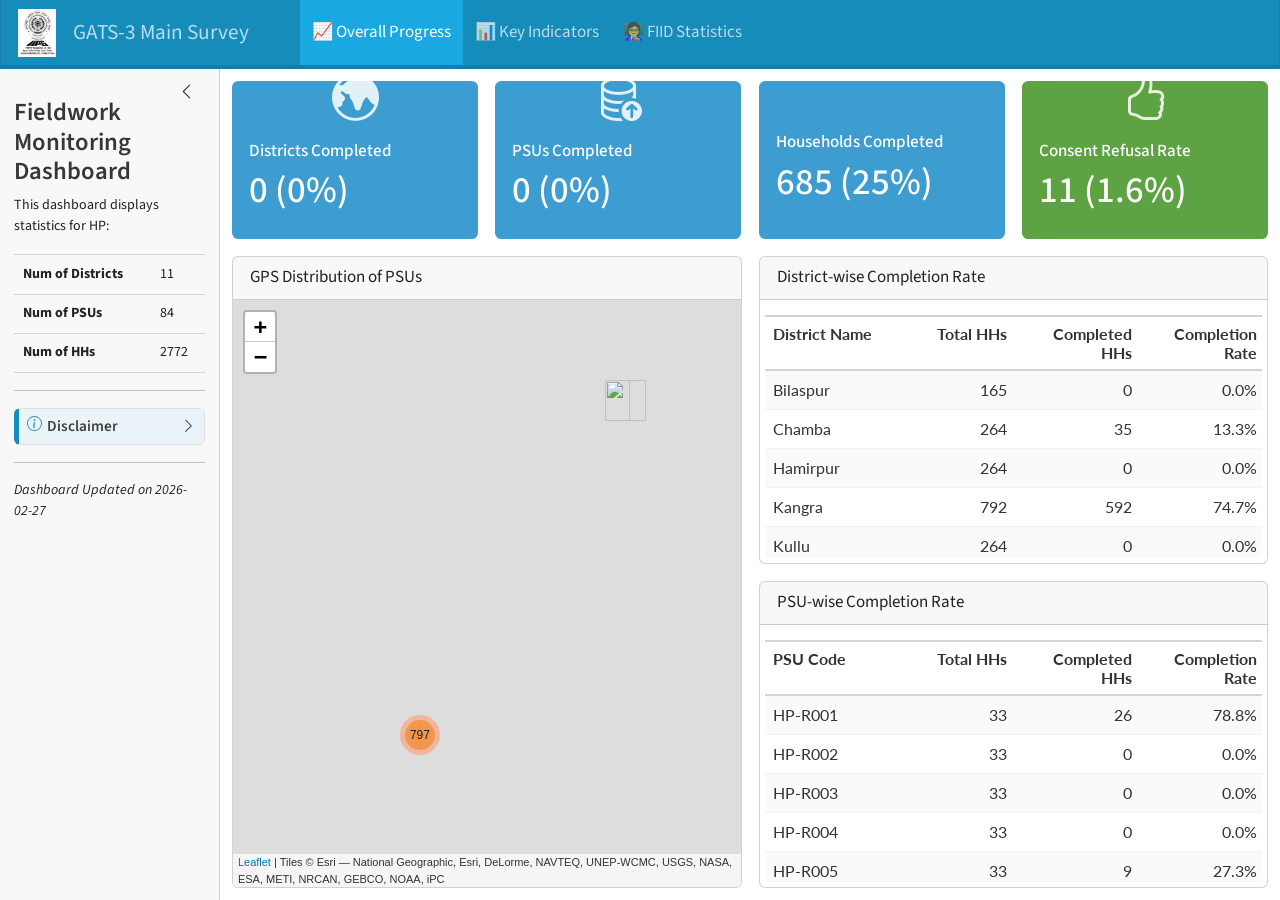
==== dash_statewise_static_v00.html @ e5162af0 "Built site for gh-pages" ====
<!DOCTYPE html>
<html xmlns="http://www.w3.org/1999/xhtml" lang="en" xml:lang="en"><head>

<meta charset="utf-8">
<meta name="generator" content="quarto-1.7.29">

<meta name="viewport" content="width=device-width, initial-scale=1.0, user-scalable=yes">


<title>GATS-3 Main Survey</title>
<style>
code{white-space: pre-wrap;}
span.smallcaps{font-variant: small-caps;}
div.columns{display: flex; gap: min(4vw, 1.5em);}
div.column{flex: auto; overflow-x: auto;}
div.hanging-indent{margin-left: 1.5em; text-indent: -1.5em;}
ul.task-list{list-style: none;}
ul.task-list li input[type="checkbox"] {
  width: 0.8em;
  margin: 0 0.8em 0.2em -1em; /* quarto-specific, see https://github.com/quarto-dev/quarto-cli/issues/4556 */ 
  vertical-align: middle;
}
</style>


<script src="dash_statewise_static_v00_files/libs/clipboard/clipboard.min.js"></script>
<script src="dash_statewise_static_v00_files/libs/quarto-html/quarto.js" type="module"></script>
<script src="dash_statewise_static_v00_files/libs/quarto-html/tabsets/tabsets.js" type="module"></script>
<script src="dash_statewise_static_v00_files/libs/quarto-html/popper.min.js"></script>
<script src="dash_statewise_static_v00_files/libs/quarto-html/tippy.umd.min.js"></script>
<script src="dash_statewise_static_v00_files/libs/quarto-html/anchor.min.js"></script>
<link href="dash_statewise_static_v00_files/libs/quarto-html/tippy.css" rel="stylesheet">
<link href="dash_statewise_static_v00_files/libs/quarto-html/quarto-syntax-highlighting-0815c480559380816a4d1ea211a47e91.css" rel="stylesheet" class="quarto-color-scheme" id="quarto-text-highlighting-styles">
<link href="dash_statewise_static_v00_files/libs/quarto-html/quarto-syntax-highlighting-dark-748b535e376f14d4692bf2b2e5fd6380.css" rel="stylesheet" class="quarto-color-scheme quarto-color-alternate" id="quarto-text-highlighting-styles">
<link href="dash_statewise_static_v00_files/libs/quarto-html/quarto-syntax-highlighting-0815c480559380816a4d1ea211a47e91.css" rel="stylesheet" class="quarto-color-scheme-extra" id="quarto-text-highlighting-styles">
<script src="dash_statewise_static_v00_files/libs/bootstrap/bootstrap.min.js"></script>
<link href="dash_statewise_static_v00_files/libs/bootstrap/bootstrap-icons.css" rel="stylesheet">
<link href="dash_statewise_static_v00_files/libs/bootstrap/bootstrap-4bc08622987d50c1d722f35b4de3e326.min.css" rel="stylesheet" append-hash="true" class="quarto-color-scheme" id="quarto-bootstrap" data-mode="light">
<link href="dash_statewise_static_v00_files/libs/bootstrap/bootstrap-dark-4bc08622987d50c1d722f35b4de3e326.min.css" rel="stylesheet" append-hash="true" class="quarto-color-scheme quarto-color-alternate" id="quarto-bootstrap" data-mode="light">
<link href="dash_statewise_static_v00_files/libs/bootstrap/bootstrap-4bc08622987d50c1d722f35b4de3e326.min.css" rel="stylesheet" append-hash="true" class="quarto-color-scheme-extra" id="quarto-bootstrap" data-mode="light">
<script src="dash_statewise_static_v00_files/libs/quarto-dashboard/quarto-dashboard.js"></script>
<script src="dash_statewise_static_v00_files/libs/quarto-dashboard/stickythead.js"></script>



<script src="dash_statewise_static_v00_files/libs/quarto-dashboard/web-components.js" type="module"></script>
<script src="dash_statewise_static_v00_files/libs/quarto-dashboard/components.js"></script>

<link href="dash_statewise_static_v00_files/libs/htmltools-fill-0.5.8.1/fill.css" rel="stylesheet">

<script src="dash_statewise_static_v00_files/libs/htmlwidgets-1.6.4/htmlwidgets.js"></script>

<script src="dash_statewise_static_v00_files/libs/jquery-3.6.0/jquery-3.6.0.min.js"></script>

<link href="dash_statewise_static_v00_files/libs/leaflet-1.3.1/leaflet.css" rel="stylesheet">

<script src="dash_statewise_static_v00_files/libs/leaflet-1.3.1/leaflet.js"></script>

<link href="dash_statewise_static_v00_files/libs/leafletfix-1.0.0/leafletfix.css" rel="stylesheet">

<script src="dash_statewise_static_v00_files/libs/proj4-2.6.2/proj4.min.js"></script>

<script src="dash_statewise_static_v00_files/libs/Proj4Leaflet-1.0.1/proj4leaflet.js"></script>

<link href="dash_statewise_static_v00_files/libs/rstudio_leaflet-1.3.1/rstudio_leaflet.css" rel="stylesheet">

<script src="dash_statewise_static_v00_files/libs/leaflet-binding-2.2.3/leaflet.js"></script>

<script src="dash_statewise_static_v00_files/libs/leaflet-providers-2.0.0/leaflet-providers_2.0.0.js"></script>

<script src="dash_statewise_static_v00_files/libs/leaflet-providers-plugin-2.2.3/leaflet-providers-plugin.js"></script>

<link href="dash_statewise_static_v00_files/libs/leaflet-markercluster-1.0.5/MarkerCluster.css" rel="stylesheet">

<link href="dash_statewise_static_v00_files/libs/leaflet-markercluster-1.0.5/MarkerCluster.Default.css" rel="stylesheet">

<script src="dash_statewise_static_v00_files/libs/leaflet-markercluster-1.0.5/leaflet.markercluster.js"></script>

<script src="dash_statewise_static_v00_files/libs/leaflet-markercluster-1.0.5/leaflet.markercluster.freezable.js"></script>

<script src="dash_statewise_static_v00_files/libs/leaflet-markercluster-1.0.5/leaflet.markercluster.layersupport.js"></script>

<script src="dash_statewise_static_v00_files/libs/core-js-2.5.3/shim.min.js"></script>

<script src="dash_statewise_static_v00_files/libs/react-18.2.0/react.min.js"></script>

<script src="dash_statewise_static_v00_files/libs/react-18.2.0/react-dom.min.js"></script>

<script src="dash_statewise_static_v00_files/libs/reactwidget-2.0.0/react-tools.js"></script>

<link href="dash_statewise_static_v00_files/libs/reactable-0.4.5/reactable.css" rel="stylesheet">

<script src="dash_statewise_static_v00_files/libs/reactable-binding-0.4.5/reactable.js"></script>



</head>

<body class="quarto-dashboard dashboard-fill dashboard-sidebar fullcontent quarto-light">

<header id="quarto-dashboard-header">
<nav class="navbar navbar-expand-md slim" data-bs-theme="dark">
  <div class="navbar-container container-fluid">
    <button class="navbar-toggler" type="button" data-bs-toggle="collapse" data-bs-target="#dashboard-collapse" aria-controls="dashboard-collapse" aria-expanded="false" aria-label="Toggle navigation">
      <span class="navbar-toggler-icon"></span>
    </button>    


    <div class="navbar-brand-container">       
    <a href="#"><img src="images/iips_logo_1.jpg" alt="IIPS Official Logo" class="navbar-logo d-inline-block"></a>
      <div class="navbar-title">
        <div class="navbar-title-text"><a href="#">GATS-3 Main Survey</a></div>
        
        
      </div>
    </div>
<div id="dashboard-collapse" class="navbar-collapse collapse"><ul class="navbar-nav navbar-nav-scroll me-auto" role="tablist"><li class="nav-item" role="presentation"><a id="tab-overall-progress" class="nav-link active" data-bs-toggle="tab" role="tab" data-bs-target="#overall-progress" data-scrolling="false" href="#overall-progress" aria-controls="overall-progress" aria-selected="true"><span class="nav-link-text">📈 Overall Progress</span></a></li><li class="nav-item" role="presentation"><a id="tab-key-indicators" class="nav-link" data-bs-toggle="tab" role="tab" data-bs-target="#key-indicators" data-scrolling="false" href="#key-indicators" aria-controls="key-indicators" aria-selected="false"><span class="nav-link-text">📊 Key Indicators</span></a></li><li class="nav-item" role="presentation"><a id="tab-fiid-statistics" class="nav-link" data-bs-toggle="tab" role="tab" data-bs-target="#fiid-statistics" data-scrolling="false" href="#fiid-statistics" aria-controls="fiid-statistics" aria-selected="false"><span class="nav-link-text">👩‍🏫 FIID Statistics</span></a></li></ul></div></div>
</nav>
</header>
<div class="page-layout-custom quarto-dashboard-content bslib-gap-spacing html-fill-container bslib-page-fill quarto-dashboard-pages dashboard-sidebar-container">  

<div class="bslib-sidebar-layout html-fill-item html-fill-container" data-bslib-sidebar-open="desktop" data-bslib-sidebar-init="true" style=" --bslib-sidebar-width: 220px" data-bslib-sidebar-border="false" data-bslib-sidebar-border-radius="false"><div class="main html-fill-container html-fill-item"><div class="sidebar-content html-fill-item html-fill-container">
<div class="tab-content bslib-grid html-fill-item html-fill-container" style="display: grid; grid-template-columns: minmax(3em, 1fr);
grid-auto-rows: minmax(0, 1fr);">
<div id="overall-progress" class="dashboard-page tab-pane show active html-fill-item html-fill-container" data-orientation="rows" aria-labelledby="tab-overall-progress">
<div class="html-fill-item html-fill-container bslib-grid" style="display: grid; grid-template-rows: minmax(3em, 20fr) minmax(3em, 80fr); grid-auto-columns: minmax(0, 1fr);">
<div class="html-fill-item html-fill-container bslib-grid" style="display: grid; grid-template-columns: minmax(3em, 1fr) minmax(3em, 1fr) minmax(3em, 1fr) minmax(3em, 1fr);
grid-auto-rows: minmax(0, 1fr);">
<div class="card valuebox cell html-fill-item html-fill-container bslib-card bslib-value-box bg-info showcase-left-center" data-bslib-card-init="" data-require-bs-caller="card()">
<div class="card-body html-fill-item html-fill-container">
<div data-icon="globe-central-south-asia" class="html-fill-item html-fill-container value-box-grid">
<div class="value-box-showcase html-fill-item html-fill-container">

<i class="bi bi-globe-central-south-asia"></i></div>
<div class="value-box-area">
<p class="value-box-title">
Districts Completed
</p>
<p class="value-box-value">
0 (0%)
</p>
</div>
</div>
</div>
<script data-bslib-card-init="">bslib.Card.initializeAllCards();</script></div><div class="card valuebox cell html-fill-item html-fill-container bslib-card bslib-value-box bg-info showcase-left-center" data-bslib-card-init="" data-require-bs-caller="card()">
<div class="card-body html-fill-item html-fill-container">
<div data-icon="database-up" class="html-fill-item html-fill-container value-box-grid">
<div class="value-box-showcase html-fill-item html-fill-container">

<i class="bi bi-database-up"></i></div>
<div class="value-box-area">
<p class="value-box-title">
PSUs Completed
</p>
<p class="value-box-value">
0 (0%)
</p>
</div>
</div>
</div>
<script data-bslib-card-init="">bslib.Card.initializeAllCards();</script></div><div class="card valuebox cell html-fill-item html-fill-container bslib-card bslib-value-box bg-info" data-bslib-card-init="" data-require-bs-caller="card()">
<div class="card-body html-fill-item html-fill-container">
<div class="html-fill-item html-fill-container value-box-grid">
<div class="value-box-area">
<p class="value-box-title">
Households Completed
</p>
<p class="value-box-value">
685 (25%)
</p>
</div>
</div>
</div>
<script data-bslib-card-init="">bslib.Card.initializeAllCards();</script></div><div class="card valuebox cell html-fill-item html-fill-container bslib-card bslib-value-box bg-success showcase-left-center" data-bslib-card-init="" data-require-bs-caller="card()">
<div class="card-body html-fill-item html-fill-container">
<div data-icon="hand-thumbs-up" class="html-fill-item html-fill-container value-box-grid">
<div class="value-box-showcase html-fill-item html-fill-container">

<i class="bi bi-hand-thumbs-up"></i></div>
<div class="value-box-area">
<p class="value-box-title">
Consent Refusal Rate
</p>
<p class="value-box-value">
11 (1.6%)
</p>
</div>
</div>
</div>
<script data-bslib-card-init="">bslib.Card.initializeAllCards();</script></div>
</div>
<div class="html-fill-item html-fill-container bslib-grid" style="display: grid; grid-template-columns: minmax(3em, 50fr) minmax(3em, 50fr);
grid-auto-rows: minmax(0, 1fr);">
<div class="html-fill-item html-fill-container bslib-grid" style="display: grid; grid-template-rows: minmax(3em, 1fr); grid-auto-columns: minmax(0, 1fr);">
<div class="card cell html-fill-item html-fill-container bslib-card" data-title="GPS Distribution of PSUs" data-bslib-card-init="" data-require-bs-caller="card()" data-full-screen="false">
<div class="card-header"><div class="card-title html-fill-item html-fill-container"><span style="display: inline">
GPS Distribution of PSUs
</span></div></div>
<div class="card-body html-fill-item html-fill-container" style="padding: 0px;">
<div class="cell-output-display html-fill-item html-fill-container">
<div class="leaflet html-widget html-fill-item html-fill-container" id="htmlwidget-b5070af48c4457aa5d9e" style="width:100%;height:195px;"></div>
<script type="application/json" data-for="htmlwidget-b5070af48c4457aa5d9e">{"x":{"options":{"crs":{"crsClass":"L.CRS.EPSG3857","code":null,"proj4def":null,"projectedBounds":null,"options":{}}},"calls":[{"method":"addProviderTiles","args":["Esri.NatGeoWorldMap",null,null,{"errorTileUrl":"","noWrap":false,"detectRetina":false}]},{"method":"addMarkers","args":[[32.52012666666667,32.520185,32.52000166666667,32.52015333333333,32.52040166666666,32.5314977,32.519815,32.52019499999999,32.52009833333333,32.52004166666666,32.51960999999999,31.98470666666666,32.52025166666667,32.52032833333333,32.52014833333333,32.520595,32.52015666666667,32.52018333333333,32.5323585,37.71828833333333,32.520915,32.52133,32.5212,32.52078666666667,32.52038,32.52023,32.52086833333333,32.52098666666667,32.52039,32.45172166666667,32.450995,32.45129333333333,32.45111333333333,32.450805,32.45024833333333,32.45117666666667,32.45147499999999,32.45136166666667,32.45151166666667,32.45197833333334,32.45236666666666,32.45370666666667,32.06479666666667,32.0647452,32.06422833333333,32.064415,32.06415333333334,32.06234,32.06221333333334,32.05884166666667,32.05967333333333,32.06033,32.05977166666666,32.060035,32.06030333333333,32.05964333333333,32.05874666666667,32.05944666666667,32.06360166666666,32.06192666666666,32.05962333333333,32.05967166666667,32.05939,32.057965,32.06176333333334,32.06256166666667,32.06461333333333,32.06471666666666,32.060015,32.06630833333334,32.06575,32.08077833333333,32.081485,32.08076666666667,32.08067666666667,32.08109833333333,32.08090166666667,32.08157166666667,32.08097,32.080905,32.08093833333333,32.080265,32.08176833333334,32.08103333333334,32.08077666666667,32.08084333333333,32.080845,32.08080166666667,32.08241,32.08079333333333,32.08074999999999,32.07849,32.07891166666666,32.081375,32.078385,32.07912166666667,32.080245,32.07877333333333,32.07882833333333,32.08140166666667,32.08150666666667,32.08126,32.20141666666667,32.199295,32.201555,32.199985,32.20072833333334,32.19716166666667,32.19698666666667,32.19682,32.19680333333334,32.19400666666667,32.19858666666666,32.1961,32.19449666666667,32.19395666666667,32.19387666666667,32.19578333333333,32.19688333333333,32.19741666666666,32.200315,32.20072833333334,32.19826666666667,32.20221333333333,32.20141833333333,32.201375,32.20209166666667,32.20191166666667,32.20119333333334,32.20125833333334,32.20125166666666,31.84201833333333,31.84157833333334,31.84133666666667,31.8452263,31.841405,31.7653,31.84041666666667,31.84059666666667,31.8406611,31.84066166666667,31.84058166666667,31.83982833333334,31.84045,31.84500166666667,31.84363,31.8438,31.84369333333333,31.84376166666667,31.8434988,31.84313333333334,31.84252833333333,31.84351833333334,31.84271666666667,31.843275,31.84143,31.8423079,31.83998166666667,31.8452289,31.84238,31.84080166666667,31.84102166666667,31.84357833333333,31.843145,31.84370666666667,31.83710833333334,31.84105666666667,31.842605,31.83705333333333,31.83693666666666,31.83722666666667,31.83698499999999,31.83665166666666,31.83712666666667,31.837325,31.83765666666666,31.83633166666667,31.83716833333334,31.836885,31.836495,31.83549166666667,31.83496833333334,31.83406166666667,31.83410833333333,31.8312335,31.836995,31.83701333333333,31.83172166666667,31.83766666666667,31.83845,31.837115,32.23861333333333,32.23811,32.23708833333333,32.238965,32.24200833333334,32.239295,32.24186333333333,32.23674166666667,32.23641333333333,32.24135,32.23946,32.24094333333333,32.23863333333334,32.24029833333334,32.24004,32.24116,32.24080833333333,32.23918,32.24113166666667,32.24105666666667,32.24094333333333,32.23864,32.23951,32.239505,32.238895,32.23857833333333,32.23957166666666,32.23957333333333,32.23907,32.240415,32.12830666666667,32.12942333333334,32.12969666666667,32.12919666666667,32.12922666666667,32.12898833333334,32.12924166666667,32.12861666666667,32.12829,32.128555,32.128885,32.130765,32.13112166666667,32.13103666666667,32.13048333333334,32.13132333333333,32.13135166666667,32.131235,32.13023333333333,32.12984666666667,32.13142000000001,32.13096333333333,32.129465,32.131545,32.131725,32.13114166666666,32.13316333333333,32.132155,32.13290833333333,32.13253166666667,32.13177833333334,31.94892666666666,31.94717166666667,31.94935666666667,31.950635,31.94950166666667,31.95204833333333,31.9520385,31.95205833333334,31.948335,31.95020833333333,31.948205,31.94787666666667,31.94792166666667,31.948215,31.94856333333333,31.94707833333333,31.94814666666667,31.94704,31.94720833333333,31.94721333333333,31.95012,31.94991,31.94959833333333,31.949715,31.94816666666667,31.94897833333334,31.94882166666666,31.94995166666667,31.94738166666667,32.11384833333333,32.11451833333333,32.11388166666666,32.10541333333333,32.11248833333333,32.11194166666667,32.11322,32.11203166666667,32.11075,32.11061333333334,32.11089666666667,32.11061166666666,32.10990333333334,32.10955666666667,32.10954,32.107605,32.10698833333333,32.107285,32.10672833333333,32.10749999999999,32.11085166666667,32.11152666666667,32.11327000000001,32.11245166666667,32.11401666666666,32.11392,32.11465166666667,32.11567333333333,32.11384666666667,32.2151769,32.21412833333333,32.21600166666666,32.21547666666667,32.21491,32.21409000000001,32.21438,32.21461833333333,32.214195,32.21483333333333,32.21496666666667,32.214875,32.21471,32.21504833333334,32.21487833333333,32.21512333333333,32.215195,32.2152597,32.215735,32.20975,32.20958666666667,32.20988166666667,32.20974333333334,32.21031833333333,32.2102306,32.20972833333334,32.20986833333333,32.2153067,32.2103824,32.21015166666667,31.81841333333334,31.81737,31.81820333333333,31.80909833333333,31.81691166666667,31.81704833333333,31.81695,31.808495,31.816905,31.81579333333333,31.813205,31.810955,31.812805,31.812525,31.81140166666667,31.80978,31.81309,31.80956166666666,31.81210833333334,31.81149666666667,31.80955166666667,31.809295,31.80853166666667,31.80943166666667,31.80865833333333,31.80816833333333,31.80914333333333,31.80956333333334,31.81846666666667,31.81743833333333,31.92381666666667,31.92413,31.923975,31.92463,31.924595,31.925055,31.924905,31.92489833333333,31.92462,31.92479666666667,31.9248945,31.92495166666667,31.92648833333334,31.92571333333334,31.92677333333334,31.927405,31.92707666666667,31.92511,31.92471,31.92523666666667,31.92549,31.92202666666667,31.919494,31.92122,31.92169166666667,31.92291166666666,31.92265166666667,31.92296833333333,31.92314166666667,31.92343666666666,31.92351666666667,32.28273166666667,32.352025,32.349155,32.34768999999999,32.34831833333333,32.346055,32.347985,32.34713666666666,32.34880333333333,32.3467938,32.34613666666667,32.3406156,32.34326333333333,32.343655,32.34338333333334,32.3432381,32.34310166666667,32.343634,32.34522333333334,32.34615833333333,32.3469703,32.3469746,32.3469422,32.34803166666666,32.12117666666666,32.1188311,32.11549166666667,32.114645,32.11555333333333,32.11500166666666,32.11615500000001,32.115265,32.11540666666667,32.11510166666667,32.11527333333333,32.11501,32.1157704,32.115835,32.11432333333333,32.11614333333333,32.11695166666667,32.11605666666667,32.11542333333333,32.11531666666666,32.11542666666666,32.11531166666667,32.11548333333334,32.11571666666667,32.11579166666667,32.11563166666667,32.11604666666666,32.11732666666667,32.11764666666667,32.11816,32.11916333333333,32.08558666666667,32.08561333333333,32.0854256,32.08544833333334,32.08426,32.08496166666666,32.0844784,32.084425,32.0840838,32.0838006,32.08308,32.0858816,32.084065,32.08355833333334,32.083355,32.0844703,32.083355,32.08216666666667,32.08238666666667,32.08164166666666,32.08171166666667,32.08227666666667,32.078565,32.08382,32.08076666666667,32.08095,32.08091,32.08243333333333,32.08265833333333,32.08475333333333,32.08450833333333,32.09387666666667,32.09222333333333,32.09038166666667,32.09,32.09182166666667,32.09085666666667,32.09087333333333,32.09101333333333,32.09108666666667,32.09184166666667,32.09467666666667,32.09494666666667,32.09523333333333,32.09683833333334,32.094478,32.096975,32.09699666666667,32.09704833333333,32.097625,32.09771666666666,32.09707166666667,32.09815666666667,32.099115,32.09858833333333,32.09851333333334,32.096065,32.09575,32.08505333333333,32.08492666666667,32.08477333333334,32.08300833333333,32.03472666666666,32.03493833333334,32.03403,32.03330666666667,32.033495,32.03330500000001,32.03250666666667,32.03169833333333,32.03222166666667,32.03324,32.035355,32.03454333333333,32.03464666666666,32.03517,32.03543,32.03566333333333,32.03559666666667,32.03598666666667,32.03618833333334,32.03645333333333,32.036765,32.03640666666667,32.03611,32.03594166666667,32.03688333333334,32.03571666666667,31.89779,31.89834166666667,31.89674,31.89841166666667,31.89737166666666,31.89820166666667,31.896565,31.89547666666666,31.89622,31.89602833333333,31.89576166666667,31.897365,31.89828666666666,31.89559833333334,31.89728333333333,31.89742166666667,31.89813833333334,31.89825833333333,31.89808166666667,31.89826,31.89833666666667,31.89453833333334,31.90035666666667,31.89843166666667,31.89831,31.89831833333334,31.902595,32.29469333333333,32.29306666666666,32.291415,32.29447833333334,32.291655,32.2952,32.29495,32.29401666666667,32.29368166666666,32.29440833333333,32.28311666666666,32.28853833333334,32.28782166666667,32.28837,32.28809666666667,32.28869833333333,32.28810333333333,32.28762166666667,32.289255,32.291165,32.29017166666667,32.28824333333333,32.28930166666667,32.28975166666667,32.28949333333333,32.28959166666667,32.28974,32.289895,32.28874166666667,32.28830833333333,32.04801166666667,32.04783166666667,32.04769833333333,32.04801833333333,32.04793833333333,32.04797166666666,32.04792999999999,32.04806166666666,32.04804,32.04756333333333,32.04802666666667,32.04805666666667,32.04840333333333,32.04793166666666,32.04796666666667,32.04791833333334,32.04798666666667,32.04865833333334,32.04919333333333,32.04793666666667,32.04824,32.04801,32.04789,32.04875333333334,32.04821833333333,32.04916666666666,32.04791666666667,32.04794666666667,32.04905666666667,32.04914333333333,32.04912833333334,32.216255,32.21580666666667,32.21580833333334,32.21548833333333,32.21520666666667,32.21509833333334,32.21461666666666,32.21433,32.2155438,32.21426166666667,32.21365833333333,32.21312666666667,32.21406833333333,32.20585833333334,32.216715,32.21654166666666,32.21673666666666,32.21668166666667,32.21636333333333,32.21668833333333,32.205955,32.21717666666667,32.21376666666666,32.2184481,32.218205,32.2176806,32.15103166666667,32.15120666666667,32.15126,32.15174333333334,32.15237666666667,32.15252166666667,32.15006333333334,32.15336666666667,32.15198833333333,32.15119333333334,32.151225,32.15133666666667,32.149265,32.14850166666667,32.14836666666667,32.148125,32.14931833333333,32.14896666666667,32.148665,32.14903166666667,32.14881333333334,32.149045,32.14930166666667,32.14937666666666,32.14920333333334,32.149085,32.26706333333333,32.26861,32.2691922,32.26988833333333,32.269645,32.269975,32.269975,32.25526166666667,32.2707393,32.27261333333333,32.27095666666666,32.27476166666667,32.27256,32.27171,32.27185166666666,32.27209333333334,32.27002,32.2735,32.27255,32.27269333333334,32.27280833333334,32.27168333333334,32.27195833333334,32.27085333333333,32.27035333333333,32.270935,32.27076166666667,32.269685,32.268955,32.26860833333333,32.26846166666667,32.268105,31.51008833333334,31.51124666666666,31.51046333333334,31.51043333333334,31.51088166666667,31.51114833333333,31.510675,31.51104333333334,31.51033333333333,31.51036,31.50957166666667,31.50952666666667,31.50908,31.5084919,31.50775,31.5085128,31.50675833333333,31.50666666666667,31.50765166666667,31.50658333333333,31.50719,31.50187,31.50898333333334,31.50643666666667,31.506385,31.50845833333334,31.5088064,31.51001333333334,31.50644,31.50948166666667,31.50942666666667,31.77881333333333,31.7794097,31.77989333333333,31.77547166666666,31.77716333333334,31.77748,31.77689333333334,31.77751833333333,31.77839666666666,31.77748,31.77779666666667,31.7796,31.78037,31.78099,31.779815,31.780125,31.77883333333333,31.77853666666666,31.77910166666667,31.77976,31.780805,31.78052666666667,31.78069,31.78115666666667,31.781228,31.78068166666667,31.78170166666666,31.78134666666666,31.78085166666666,31.78009666666667,32.20629,32.20729666666667,32.20629833333333,32.20708,32.20666666666667,32.20685,32.20698666666667,32.20692833333333,32.20735666666667,32.20552,32.20635166666667,32.20647,32.206605,32.20629833333333,32.2073381,32.20434666666667,32.20459666666667,32.2049959,32.20519,32.2064775,32.20732],[75.97257166666667,75.97228666666666,75.97114000000001,75.96882666666667,75.96938833333334,75.9758957,75.96918833333334,75.96929833333334,75.97020833333333,75.97012333333333,75.97049333333332,74.84843000000001,75.97006333333334,75.97043666666667,75.97002666666667,75.97458333333334,75.97068333333333,75.97029833333333,75.9640552,80.54742666666667,75.97049,75.97113833333333,75.97235000000001,75.97139999999999,75.97163333333333,75.970865,75.97234,75.97222666666667,75.97243333333333,76.49275333333334,76.49437333333334,76.49395,76.49338833333333,76.49279166666666,76.49259333333333,76.493195,76.49218500000001,76.49280666666667,76.49268499999999,76.49222166666667,76.49197166666666,76.49252333333334,76.46253666666667,76.4622734,76.46191833333334,76.46249666666667,76.46254999999999,76.46119666666667,76.46060166666666,76.46203,76.46206166666666,76.46251333333333,76.46280333333334,76.46266833333334,76.46197166666667,76.46131166666667,76.46235666666666,76.46120833333333,76.46088,76.46175333333333,76.46119,76.45835166666667,76.46066166666667,76.46045166666666,76.46053000000001,76.46065333333333,76.46128999999999,76.46312500000001,76.46213333333334,76.46171,76.46267833333333,75.91744333333332,75.917575,75.91767166666666,75.91759999999999,75.91745999999999,75.91742333333333,75.91701333333334,75.91759666666667,75.91769333333333,75.91761166666667,75.917455,75.91745333333333,75.91775666666668,75.91753833333334,75.91821,75.91762999999999,75.91765166666667,75.91746333333334,75.91759499999999,75.91774333333333,75.91709833333333,75.91712166666666,75.9173,75.91663166666667,75.91718833333333,75.91697500000001,75.91753666666666,75.91701500000001,75.917275,75.91702166666667,75.91715666666667,76.22625500000001,76.22384666666667,76.22444,76.22572833333334,76.22568833333334,76.22116166666666,76.22123166666667,76.22070000000001,76.220675,76.21816666666668,76.21694833333332,76.21897833333334,76.21984500000001,76.21925166666666,76.21931666666666,76.21932166666667,76.21991,76.22011166666667,76.22048333333333,76.21961666666667,76.21900166666666,76.21878833333334,76.21822833333334,76.21818499999999,76.21828333333333,76.21905666666666,76.22081,76.22126666666666,76.22108499999999,76.26784666666667,76.26749666666666,76.26704333333333,76.2568612,76.26675166666668,76.33725666666666,76.26613333333333,76.265845,76.2651352,76.26566333333334,76.26481666666668,76.264005,76.26473833333333,76.26358166666667,76.262995,76.26323833333332,76.26324,76.26318833333333,76.2629053,76.26273500000001,76.26249,76.26594166666668,76.26247499999999,76.26265666666667,76.26267,76.26155249999999,76.26297833333334,76.2568684,76.26159166666666,76.26179499999999,76.26514999999999,76.09004166666666,76.08933999999999,76.08853000000001,76.09086000000001,76.08894166666667,76.08813499999999,76.09111833333333,76.09108333333333,76.09133833333334,76.091095,76.08487666666666,76.08476833333334,76.09044166666666,76.08982833333333,76.0908,76.09095333333333,76.08466666666666,76.08441833333333,76.08336333333334,76.08348500000001,76.08233333333332,76.08222166666665,76.0803738,76.09096,76.08453666666666,76.08079500000001,76.08485833333334,76.08778166666666,76.09091333333335,76.27333833333334,76.27343999999999,76.27382666666668,76.27307833333333,76.27145999999999,76.27381,76.27129333333333,76.27375499999999,76.27463666666667,76.27102166666667,76.272355,76.27108166666667,76.27360333333333,76.27205833333333,76.27143,76.27137333333333,76.271265,76.27203,76.27116666666667,76.27093333333333,76.27088999999999,76.27162666666666,76.27230666666667,76.273315,76.271635,76.27259333333333,76.27194333333334,76.27356333333334,76.27326833333333,76.271395,76.5669,76.56520500000001,76.56556999999999,76.56539833333333,76.56538666666667,76.56679166666666,76.56695833333333,76.565995,76.56622666666667,76.56700000000001,76.56703,76.56532999999999,76.56513666666666,76.56525000000001,76.56580666666667,76.56467500000001,76.56427166666667,76.56417666666667,76.56406333333332,76.56292000000001,76.56139666666667,76.56215999999999,76.56251666666667,76.562445,76.5638,76.56180833333333,76.56738166666668,76.56225833333333,76.56386666666667,76.56389166666666,76.56394333333333,76.64254166666666,76.64359166666667,76.64175,76.64193,76.63151166666667,76.65012833333334,76.65014499999999,76.65053166666667,76.64640833333333,76.64621000000001,76.643405,76.64355166666665,76.64283999999999,76.642895,76.64273166666666,76.64297833333333,76.6429,76.64342333333335,76.64326,76.64273,76.63581166666667,76.63246000000001,76.63164,76.63098333333333,76.63145166666666,76.63101666666667,76.630825,76.64154166666667,76.64718666666666,76.42676333333334,76.42559,76.425465,76.268765,76.42157833333334,76.42396333333333,76.42703499999999,76.427345,76.42713999999999,76.42743833333334,76.42729166666666,76.42674166666667,76.42829499999999,76.42851666666667,76.42849,76.43080666666667,76.42968999999999,76.43175333333333,76.43327833333333,76.43183666666667,76.43202333333333,76.43454166666668,76.43554666666667,76.43456500000001,76.43222999999999,76.43029333333334,76.42993,76.42950833333333,76.435545,76.3023329,76.30427166666666,76.303185,76.30364,76.30359,76.30228000000001,76.30205500000001,76.30263333333333,76.30240166666667,76.30270999999999,76.30271833333333,76.30311166666667,76.30278166666668,76.302015,76.302105,76.30194499999999,76.30156833333334,76.30225590000001,76.29999500000001,76.29471166666667,76.294875,76.29468166666668,76.29165166666667,76.29133666666667,76.29230200000001,76.292455,76.293735,76.30088910000001,76.2909417,76.29419333333334,76.25969000000001,76.26003666666666,76.26242333333333,76.257575,76.26156666666667,76.26112833333333,76.26092,76.25663833333333,76.26152833333335,76.26050000000001,76.25925000000001,76.25749833333333,76.26098666666667,76.26183666666667,76.25728166666666,76.25757333333333,76.25918666666666,76.25719666666667,76.25769,76.25761666666668,76.256745,76.25688166666667,76.25633333333333,76.26003666666666,76.25899166666666,76.25846166666666,76.25717666666667,76.25668999999999,76.26437666666668,76.26029166666667,76.23516333333333,76.23516666666666,76.234685,76.23334833333334,76.23313499999999,76.23270166666666,76.23255999999999,76.23236,76.23197166666667,76.23209833333334,76.2315777,76.23228333333333,76.23321166666666,76.23351666666667,76.23432,76.23569333333333,76.23543500000001,76.23409666666666,76.23488833333334,76.23493666666667,76.23530666666667,76.23532833333334,76.230903,76.23489833333333,76.23485333333333,76.234185,76.23394499999999,76.23382666666666,76.23376166666667,76.23348833333333,76.232895,75.85198833333334,75.91539666666667,75.91427666666667,75.91600666666666,75.91563833333333,75.91024166666666,75.91411666666666,75.91280333333334,75.91195833333333,75.9104526,75.91116666666667,75.91188440000001,75.91150166666667,75.90980333333333,75.90962500000001,75.9096625,75.90894333333334,75.90962759999999,75.91028,75.90882166666667,75.9071805,75.90717410000001,75.9072056,75.91098000000001,76.26153333333333,76.2602412,76.25682333333333,76.25837833333334,76.25783,76.25600333333334,76.25794833333333,76.25816166666667,76.25686166666667,76.25765333333334,76.25664499999999,76.25680333333334,76.25646020000001,76.256315,76.25577166666667,76.25633500000001,76.25288333333333,76.25541166666667,76.25663,76.25635333333334,76.25636833333333,76.25650833333334,76.2576,76.25685833333334,76.25693333333334,76.25721666666666,76.25731,76.25863,76.256835,76.25930166666667,76.26139833333333,76.35090166666667,76.35029166666666,76.3515723,76.35125833333333,76.351055,76.350615,76.350297,76.35123166666668,76.3505688,76.3509389,76.35164166666667,76.3577591,76.35018333333333,76.350005,76.34959000000001,76.35023200000001,76.34921833333333,76.34847166666667,76.34907166666667,76.34900166666667,76.34941499999999,76.34850166666666,76.3463837,76.35015833333334,76.34659000000001,76.34682333333333,76.346025,76.34816500000001,76.34867333333334,76.34942666666667,76.34962333333333,76.59374,76.59439999999999,76.59191333333334,76.59058666666667,76.59364000000001,76.59471333333333,76.59473833333332,76.59386666666666,76.593855,76.59158666666667,76.59283499999999,76.59274833333333,76.59252833333333,76.59141500000001,76.5916247,76.59070166666667,76.59084,76.59137666666668,76.59063666666665,76.59084833333333,76.590795,76.59025333333334,76.590535,76.58975666666667,76.59084333333334,76.59212333333333,76.59284666666667,76.59788333333333,76.59891833333333,76.59883833333333,76.59973833333333,76.55322833333334,76.55309333333334,76.55207666666666,76.55313500000001,76.55242,76.5526,76.55032666666666,76.54996833333333,76.54999166666667,76.55049000000001,76.55197833333334,76.55199500000001,76.55203,76.55209499999999,76.55196166666666,76.55225,76.55201333333333,76.55173333333333,76.55148666666668,76.55135833333334,76.55134333333334,76.5518,76.55188,76.55196500000001,76.55198833333334,76.55321333333333,76.62093499999999,76.62121166666667,76.62912166666666,76.62904166666667,76.62833166666665,76.62134833333333,76.62868666666667,76.63548166666666,76.62999833333333,76.63012000000001,76.62956333333334,76.63518833333333,76.62136166666666,76.63269166666667,76.63777666666667,76.63679333333333,76.620885,76.62148499999999,76.62124833333334,76.62129499999999,76.62139999999999,76.63063833333334,76.62869833333333,76.62152666666665,76.62136000000001,76.62132666666666,76.629615,75.82694499999999,75.82513333333333,75.82543000000001,75.82711333333333,75.82507833333334,75.82186833333334,75.82082833333334,75.82254166666667,75.82338166666666,75.82222499999999,75.85380833333333,75.822935,75.82224833333333,75.82237166666667,75.82234833333334,75.82298,75.820015,75.81882,75.81943333333334,75.81839833333333,75.81808666666667,75.815185,75.81143166666668,75.807885,75.80736333333333,75.8079,75.81204166666666,75.81280166666667,75.81333833333333,75.81346499999999,76.07928833333334,76.07944833333333,76.07901,76.07958166666667,76.07943833333334,76.07937666666666,76.07937,76.07937166666667,76.07948,76.07912333333334,76.07945666666666,76.07943666666667,76.07985333333333,76.08022666666668,76.07934333333333,76.07942166666666,76.079385,76.07979999999999,76.08080666666666,76.07902,76.07933,76.07941000000001,76.0793,76.07998333333333,76.07944166666667,76.08067833333332,76.079345,76.07925,76.080585,76.08071833333334,76.08072666666666,75.66897999999999,75.66889166666667,75.66896666666666,75.66932,75.66966499999999,75.66892333333334,75.6692,75.669845,75.6690064,75.66938333333333,75.66934333333333,75.66798999999999,75.66904,75.66316166666667,75.66946,75.66844166666667,75.66859333333333,75.66865666666666,75.66886666666666,75.66896,75.66350666666668,75.66844333333333,75.66264333333334,75.6676829,75.66833833333334,75.6685889,75.72912666666666,75.72090166666666,75.728735,75.72844666666667,75.72916000000001,75.72882833333333,75.72913,75.72942500000001,75.72635333333332,75.725565,75.72410666666666,75.72404666666667,75.72869666666666,75.72795500000001,75.727965,75.72800666666667,75.72732333333333,75.72747833333332,75.72781833333333,75.72759333333333,75.72776500000001,75.72783833333332,75.72808499999999,75.72860833333334,75.72873833333333,75.72858333333333,75.87547666666666,75.87494833333334,75.87481409999999,75.87367999999999,75.87394500000001,75.87425833333333,75.87184000000001,75.89080666666668,75.8717781,75.87293666666666,75.87198333333335,75.87786333333334,75.87332333333333,75.87390666666667,75.87372166666667,75.87285,75.87351333333332,75.87348166666668,75.87334333333334,75.87398833333333,75.87334833333333,75.874635,75.87444166666667,75.87390166666667,75.874675,75.87561333333333,75.87537999999999,75.87584833333334,75.87570166666666,75.87573666666667,75.87673666666666,75.87661833333333,76.17708833333333,76.17861166666667,76.19116000000001,76.18305000000001,76.17866666666667,76.1801,76.17994166666668,76.179025,76.17905833333333,76.17894166666666,76.17897500000001,76.17848833333333,76.17641499999999,76.1779714,76.17826833333334,76.1779693,76.18154666666666,76.18479166666665,76.18639166666667,76.18577833333333,76.18758166666666,76.17822833333334,76.18250166666667,76.18292333333333,76.17870500000001,76.17751,76.1773415,76.17716166666668,76.17919000000001,76.17643166666667,76.17555666666667,76.015395,76.0143139,76.01285833333333,76.01176833333334,76.01213833333333,76.01145333333334,76.00963,76.00912166666667,76.00897666666667,76.01046166666667,76.01203000000001,76.01090333333333,76.01261,76.00412,76.01045666666667,76.01085333333334,76.00869166666666,76.00964333333333,76.00852666666667,76.00938166666667,76.00736333333333,76.00606166666667,76.00533833333334,76.00418500000001,76.0042905,76.00579833333333,76.00716666666668,76.00792666666666,76.00796333333332,76.00916333333333,76.32534000000001,76.32397333333333,76.32520833333334,76.32570333333334,76.32560166666667,76.32564000000001,76.32559333333333,76.32553833333333,76.32564166666666,76.32446166666666,76.32506833333333,76.32475666666666,76.32526833333333,76.325405,76.3239992,76.32563333333333,76.325985,76.3264525,76.32719999999999,76.3253595,76.32393833333334],null,null,null,{"interactive":true,"draggable":false,"keyboard":true,"title":"","alt":"","zIndexOffset":0,"opacity":1,"riseOnHover":false,"riseOffset":250},["<b>Latitude:<\/b> 32.52 <b>Longitude:<\/b> 75.97","<b>Latitude:<\/b> 32.52 <b>Longitude:<\/b> 75.97","<b>Latitude:<\/b> 32.52 <b>Longitude:<\/b> 75.97","<b>Latitude:<\/b> 32.52 <b>Longitude:<\/b> 75.97","<b>Latitude:<\/b> 32.52 <b>Longitude:<\/b> 75.97","<b>Latitude:<\/b> 32.53 <b>Longitude:<\/b> 75.98","<b>Latitude:<\/b> 32.52 <b>Longitude:<\/b> 75.97","<b>Latitude:<\/b> 32.52 <b>Longitude:<\/b> 75.97","<b>Latitude:<\/b> 32.52 <b>Longitude:<\/b> 75.97","<b>Latitude:<\/b> 32.52 <b>Longitude:<\/b> 75.97","<b>Latitude:<\/b> 32.52 <b>Longitude:<\/b> 75.97","<b>Latitude:<\/b> 31.98 <b>Longitude:<\/b> 74.85","<b>Latitude:<\/b> 32.52 <b>Longitude:<\/b> 75.97","<b>Latitude:<\/b> 32.52 <b>Longitude:<\/b> 75.97","<b>Latitude:<\/b> 32.52 <b>Longitude:<\/b> 75.97","<b>Latitude:<\/b> 32.52 <b>Longitude:<\/b> 75.97","<b>Latitude:<\/b> 32.52 <b>Longitude:<\/b> 75.97","<b>Latitude:<\/b> 32.52 <b>Longitude:<\/b> 75.97","<b>Latitude:<\/b> 32.53 <b>Longitude:<\/b> 75.96","<b>Latitude:<\/b> 37.72 <b>Longitude:<\/b> 80.55","<b>Latitude:<\/b> 32.52 <b>Longitude:<\/b> 75.97","<b>Latitude:<\/b> 32.52 <b>Longitude:<\/b> 75.97","<b>Latitude:<\/b> 32.52 <b>Longitude:<\/b> 75.97","<b>Latitude:<\/b> 32.52 <b>Longitude:<\/b> 75.97","<b>Latitude:<\/b> 32.52 <b>Longitude:<\/b> 75.97","<b>Latitude:<\/b> 32.52 <b>Longitude:<\/b> 75.97","<b>Latitude:<\/b> 32.52 <b>Longitude:<\/b> 75.97","<b>Latitude:<\/b> 32.52 <b>Longitude:<\/b> 75.97","<b>Latitude:<\/b> 32.52 <b>Longitude:<\/b> 75.97","<b>Latitude:<\/b> 32.45 <b>Longitude:<\/b> 76.49","<b>Latitude:<\/b> 32.45 <b>Longitude:<\/b> 76.49","<b>Latitude:<\/b> 32.45 <b>Longitude:<\/b> 76.49","<b>Latitude:<\/b> 32.45 <b>Longitude:<\/b> 76.49","<b>Latitude:<\/b> 32.45 <b>Longitude:<\/b> 76.49","<b>Latitude:<\/b> 32.45 <b>Longitude:<\/b> 76.49","<b>Latitude:<\/b> 32.45 <b>Longitude:<\/b> 76.49","<b>Latitude:<\/b> 32.45 <b>Longitude:<\/b> 76.49","<b>Latitude:<\/b> 32.45 <b>Longitude:<\/b> 76.49","<b>Latitude:<\/b> 32.45 <b>Longitude:<\/b> 76.49","<b>Latitude:<\/b> 32.45 <b>Longitude:<\/b> 76.49","<b>Latitude:<\/b> 32.45 <b>Longitude:<\/b> 76.49","<b>Latitude:<\/b> 32.45 <b>Longitude:<\/b> 76.49","<b>Latitude:<\/b> 32.06 <b>Longitude:<\/b> 76.46","<b>Latitude:<\/b> 32.06 <b>Longitude:<\/b> 76.46","<b>Latitude:<\/b> 32.06 <b>Longitude:<\/b> 76.46","<b>Latitude:<\/b> 32.06 <b>Longitude:<\/b> 76.46","<b>Latitude:<\/b> 32.06 <b>Longitude:<\/b> 76.46","<b>Latitude:<\/b> 32.06 <b>Longitude:<\/b> 76.46","<b>Latitude:<\/b> 32.06 <b>Longitude:<\/b> 76.46","<b>Latitude:<\/b> 32.06 <b>Longitude:<\/b> 76.46","<b>Latitude:<\/b> 32.06 <b>Longitude:<\/b> 76.46","<b>Latitude:<\/b> 32.06 <b>Longitude:<\/b> 76.46","<b>Latitude:<\/b> 32.06 <b>Longitude:<\/b> 76.46","<b>Latitude:<\/b> 32.06 <b>Longitude:<\/b> 76.46","<b>Latitude:<\/b> 32.06 <b>Longitude:<\/b> 76.46","<b>Latitude:<\/b> 32.06 <b>Longitude:<\/b> 76.46","<b>Latitude:<\/b> 32.06 <b>Longitude:<\/b> 76.46","<b>Latitude:<\/b> 32.06 <b>Longitude:<\/b> 76.46","<b>Latitude:<\/b> 32.06 <b>Longitude:<\/b> 76.46","<b>Latitude:<\/b> 32.06 <b>Longitude:<\/b> 76.46","<b>Latitude:<\/b> 32.06 <b>Longitude:<\/b> 76.46","<b>Latitude:<\/b> 32.06 <b>Longitude:<\/b> 76.46","<b>Latitude:<\/b> 32.06 <b>Longitude:<\/b> 76.46","<b>Latitude:<\/b> 32.06 <b>Longitude:<\/b> 76.46","<b>Latitude:<\/b> 32.06 <b>Longitude:<\/b> 76.46","<b>Latitude:<\/b> 32.06 <b>Longitude:<\/b> 76.46","<b>Latitude:<\/b> 32.06 <b>Longitude:<\/b> 76.46","<b>Latitude:<\/b> 32.06 <b>Longitude:<\/b> 76.46","<b>Latitude:<\/b> 32.06 <b>Longitude:<\/b> 76.46","<b>Latitude:<\/b> 32.07 <b>Longitude:<\/b> 76.46","<b>Latitude:<\/b> 32.07 <b>Longitude:<\/b> 76.46","<b>Latitude:<\/b> 32.08 <b>Longitude:<\/b> 75.92","<b>Latitude:<\/b> 32.08 <b>Longitude:<\/b> 75.92","<b>Latitude:<\/b> 32.08 <b>Longitude:<\/b> 75.92","<b>Latitude:<\/b> 32.08 <b>Longitude:<\/b> 75.92","<b>Latitude:<\/b> 32.08 <b>Longitude:<\/b> 75.92","<b>Latitude:<\/b> 32.08 <b>Longitude:<\/b> 75.92","<b>Latitude:<\/b> 32.08 <b>Longitude:<\/b> 75.92","<b>Latitude:<\/b> 32.08 <b>Longitude:<\/b> 75.92","<b>Latitude:<\/b> 32.08 <b>Longitude:<\/b> 75.92","<b>Latitude:<\/b> 32.08 <b>Longitude:<\/b> 75.92","<b>Latitude:<\/b> 32.08 <b>Longitude:<\/b> 75.92","<b>Latitude:<\/b> 32.08 <b>Longitude:<\/b> 75.92","<b>Latitude:<\/b> 32.08 <b>Longitude:<\/b> 75.92","<b>Latitude:<\/b> 32.08 <b>Longitude:<\/b> 75.92","<b>Latitude:<\/b> 32.08 <b>Longitude:<\/b> 75.92","<b>Latitude:<\/b> 32.08 <b>Longitude:<\/b> 75.92","<b>Latitude:<\/b> 32.08 <b>Longitude:<\/b> 75.92","<b>Latitude:<\/b> 32.08 <b>Longitude:<\/b> 75.92","<b>Latitude:<\/b> 32.08 <b>Longitude:<\/b> 75.92","<b>Latitude:<\/b> 32.08 <b>Longitude:<\/b> 75.92","<b>Latitude:<\/b> 32.08 <b>Longitude:<\/b> 75.92","<b>Latitude:<\/b> 32.08 <b>Longitude:<\/b> 75.92","<b>Latitude:<\/b> 32.08 <b>Longitude:<\/b> 75.92","<b>Latitude:<\/b> 32.08 <b>Longitude:<\/b> 75.92","<b>Latitude:<\/b> 32.08 <b>Longitude:<\/b> 75.92","<b>Latitude:<\/b> 32.08 <b>Longitude:<\/b> 75.92","<b>Latitude:<\/b> 32.08 <b>Longitude:<\/b> 75.92","<b>Latitude:<\/b> 32.08 <b>Longitude:<\/b> 75.92","<b>Latitude:<\/b> 32.08 <b>Longitude:<\/b> 75.92","<b>Latitude:<\/b> 32.08 <b>Longitude:<\/b> 75.92","<b>Latitude:<\/b> 32.08 <b>Longitude:<\/b> 75.92","<b>Latitude:<\/b> 32.2 <b>Longitude:<\/b> 76.23","<b>Latitude:<\/b> 32.2 <b>Longitude:<\/b> 76.22","<b>Latitude:<\/b> 32.2 <b>Longitude:<\/b> 76.22","<b>Latitude:<\/b> 32.2 <b>Longitude:<\/b> 76.23","<b>Latitude:<\/b> 32.2 <b>Longitude:<\/b> 76.23","<b>Latitude:<\/b> 32.2 <b>Longitude:<\/b> 76.22","<b>Latitude:<\/b> 32.2 <b>Longitude:<\/b> 76.22","<b>Latitude:<\/b> 32.2 <b>Longitude:<\/b> 76.22","<b>Latitude:<\/b> 32.2 <b>Longitude:<\/b> 76.22","<b>Latitude:<\/b> 32.19 <b>Longitude:<\/b> 76.22","<b>Latitude:<\/b> 32.2 <b>Longitude:<\/b> 76.22","<b>Latitude:<\/b> 32.2 <b>Longitude:<\/b> 76.22","<b>Latitude:<\/b> 32.19 <b>Longitude:<\/b> 76.22","<b>Latitude:<\/b> 32.19 <b>Longitude:<\/b> 76.22","<b>Latitude:<\/b> 32.19 <b>Longitude:<\/b> 76.22","<b>Latitude:<\/b> 32.2 <b>Longitude:<\/b> 76.22","<b>Latitude:<\/b> 32.2 <b>Longitude:<\/b> 76.22","<b>Latitude:<\/b> 32.2 <b>Longitude:<\/b> 76.22","<b>Latitude:<\/b> 32.2 <b>Longitude:<\/b> 76.22","<b>Latitude:<\/b> 32.2 <b>Longitude:<\/b> 76.22","<b>Latitude:<\/b> 32.2 <b>Longitude:<\/b> 76.22","<b>Latitude:<\/b> 32.2 <b>Longitude:<\/b> 76.22","<b>Latitude:<\/b> 32.2 <b>Longitude:<\/b> 76.22","<b>Latitude:<\/b> 32.2 <b>Longitude:<\/b> 76.22","<b>Latitude:<\/b> 32.2 <b>Longitude:<\/b> 76.22","<b>Latitude:<\/b> 32.2 <b>Longitude:<\/b> 76.22","<b>Latitude:<\/b> 32.2 <b>Longitude:<\/b> 76.22","<b>Latitude:<\/b> 32.2 <b>Longitude:<\/b> 76.22","<b>Latitude:<\/b> 32.2 <b>Longitude:<\/b> 76.22","<b>Latitude:<\/b> 31.84 <b>Longitude:<\/b> 76.27","<b>Latitude:<\/b> 31.84 <b>Longitude:<\/b> 76.27","<b>Latitude:<\/b> 31.84 <b>Longitude:<\/b> 76.27","<b>Latitude:<\/b> 31.85 <b>Longitude:<\/b> 76.26","<b>Latitude:<\/b> 31.84 <b>Longitude:<\/b> 76.27","<b>Latitude:<\/b> 31.77 <b>Longitude:<\/b> 76.34","<b>Latitude:<\/b> 31.84 <b>Longitude:<\/b> 76.27","<b>Latitude:<\/b> 31.84 <b>Longitude:<\/b> 76.27","<b>Latitude:<\/b> 31.84 <b>Longitude:<\/b> 76.27","<b>Latitude:<\/b> 31.84 <b>Longitude:<\/b> 76.27","<b>Latitude:<\/b> 31.84 <b>Longitude:<\/b> 76.26","<b>Latitude:<\/b> 31.84 <b>Longitude:<\/b> 76.26","<b>Latitude:<\/b> 31.84 <b>Longitude:<\/b> 76.26","<b>Latitude:<\/b> 31.85 <b>Longitude:<\/b> 76.26","<b>Latitude:<\/b> 31.84 <b>Longitude:<\/b> 76.26","<b>Latitude:<\/b> 31.84 <b>Longitude:<\/b> 76.26","<b>Latitude:<\/b> 31.84 <b>Longitude:<\/b> 76.26","<b>Latitude:<\/b> 31.84 <b>Longitude:<\/b> 76.26","<b>Latitude:<\/b> 31.84 <b>Longitude:<\/b> 76.26","<b>Latitude:<\/b> 31.84 <b>Longitude:<\/b> 76.26","<b>Latitude:<\/b> 31.84 <b>Longitude:<\/b> 76.26","<b>Latitude:<\/b> 31.84 <b>Longitude:<\/b> 76.27","<b>Latitude:<\/b> 31.84 <b>Longitude:<\/b> 76.26","<b>Latitude:<\/b> 31.84 <b>Longitude:<\/b> 76.26","<b>Latitude:<\/b> 31.84 <b>Longitude:<\/b> 76.26","<b>Latitude:<\/b> 31.84 <b>Longitude:<\/b> 76.26","<b>Latitude:<\/b> 31.84 <b>Longitude:<\/b> 76.26","<b>Latitude:<\/b> 31.85 <b>Longitude:<\/b> 76.26","<b>Latitude:<\/b> 31.84 <b>Longitude:<\/b> 76.26","<b>Latitude:<\/b> 31.84 <b>Longitude:<\/b> 76.26","<b>Latitude:<\/b> 31.84 <b>Longitude:<\/b> 76.27","<b>Latitude:<\/b> 31.84 <b>Longitude:<\/b> 76.09","<b>Latitude:<\/b> 31.84 <b>Longitude:<\/b> 76.09","<b>Latitude:<\/b> 31.84 <b>Longitude:<\/b> 76.09","<b>Latitude:<\/b> 31.84 <b>Longitude:<\/b> 76.09","<b>Latitude:<\/b> 31.84 <b>Longitude:<\/b> 76.09","<b>Latitude:<\/b> 31.84 <b>Longitude:<\/b> 76.09","<b>Latitude:<\/b> 31.84 <b>Longitude:<\/b> 76.09","<b>Latitude:<\/b> 31.84 <b>Longitude:<\/b> 76.09","<b>Latitude:<\/b> 31.84 <b>Longitude:<\/b> 76.09","<b>Latitude:<\/b> 31.84 <b>Longitude:<\/b> 76.09","<b>Latitude:<\/b> 31.84 <b>Longitude:<\/b> 76.08","<b>Latitude:<\/b> 31.84 <b>Longitude:<\/b> 76.08","<b>Latitude:<\/b> 31.84 <b>Longitude:<\/b> 76.09","<b>Latitude:<\/b> 31.84 <b>Longitude:<\/b> 76.09","<b>Latitude:<\/b> 31.84 <b>Longitude:<\/b> 76.09","<b>Latitude:<\/b> 31.84 <b>Longitude:<\/b> 76.09","<b>Latitude:<\/b> 31.84 <b>Longitude:<\/b> 76.08","<b>Latitude:<\/b> 31.84 <b>Longitude:<\/b> 76.08","<b>Latitude:<\/b> 31.84 <b>Longitude:<\/b> 76.08","<b>Latitude:<\/b> 31.83 <b>Longitude:<\/b> 76.08","<b>Latitude:<\/b> 31.83 <b>Longitude:<\/b> 76.08","<b>Latitude:<\/b> 31.83 <b>Longitude:<\/b> 76.08","<b>Latitude:<\/b> 31.83 <b>Longitude:<\/b> 76.08","<b>Latitude:<\/b> 31.84 <b>Longitude:<\/b> 76.09","<b>Latitude:<\/b> 31.84 <b>Longitude:<\/b> 76.08","<b>Latitude:<\/b> 31.83 <b>Longitude:<\/b> 76.08","<b>Latitude:<\/b> 31.84 <b>Longitude:<\/b> 76.08","<b>Latitude:<\/b> 31.84 <b>Longitude:<\/b> 76.09","<b>Latitude:<\/b> 31.84 <b>Longitude:<\/b> 76.09","<b>Latitude:<\/b> 32.24 <b>Longitude:<\/b> 76.27","<b>Latitude:<\/b> 32.24 <b>Longitude:<\/b> 76.27","<b>Latitude:<\/b> 32.24 <b>Longitude:<\/b> 76.27","<b>Latitude:<\/b> 32.24 <b>Longitude:<\/b> 76.27","<b>Latitude:<\/b> 32.24 <b>Longitude:<\/b> 76.27","<b>Latitude:<\/b> 32.24 <b>Longitude:<\/b> 76.27","<b>Latitude:<\/b> 32.24 <b>Longitude:<\/b> 76.27","<b>Latitude:<\/b> 32.24 <b>Longitude:<\/b> 76.27","<b>Latitude:<\/b> 32.24 <b>Longitude:<\/b> 76.27","<b>Latitude:<\/b> 32.24 <b>Longitude:<\/b> 76.27","<b>Latitude:<\/b> 32.24 <b>Longitude:<\/b> 76.27","<b>Latitude:<\/b> 32.24 <b>Longitude:<\/b> 76.27","<b>Latitude:<\/b> 32.24 <b>Longitude:<\/b> 76.27","<b>Latitude:<\/b> 32.24 <b>Longitude:<\/b> 76.27","<b>Latitude:<\/b> 32.24 <b>Longitude:<\/b> 76.27","<b>Latitude:<\/b> 32.24 <b>Longitude:<\/b> 76.27","<b>Latitude:<\/b> 32.24 <b>Longitude:<\/b> 76.27","<b>Latitude:<\/b> 32.24 <b>Longitude:<\/b> 76.27","<b>Latitude:<\/b> 32.24 <b>Longitude:<\/b> 76.27","<b>Latitude:<\/b> 32.24 <b>Longitude:<\/b> 76.27","<b>Latitude:<\/b> 32.24 <b>Longitude:<\/b> 76.27","<b>Latitude:<\/b> 32.24 <b>Longitude:<\/b> 76.27","<b>Latitude:<\/b> 32.24 <b>Longitude:<\/b> 76.27","<b>Latitude:<\/b> 32.24 <b>Longitude:<\/b> 76.27","<b>Latitude:<\/b> 32.24 <b>Longitude:<\/b> 76.27","<b>Latitude:<\/b> 32.24 <b>Longitude:<\/b> 76.27","<b>Latitude:<\/b> 32.24 <b>Longitude:<\/b> 76.27","<b>Latitude:<\/b> 32.24 <b>Longitude:<\/b> 76.27","<b>Latitude:<\/b> 32.24 <b>Longitude:<\/b> 76.27","<b>Latitude:<\/b> 32.24 <b>Longitude:<\/b> 76.27","<b>Latitude:<\/b> 32.13 <b>Longitude:<\/b> 76.57","<b>Latitude:<\/b> 32.13 <b>Longitude:<\/b> 76.57","<b>Latitude:<\/b> 32.13 <b>Longitude:<\/b> 76.57","<b>Latitude:<\/b> 32.13 <b>Longitude:<\/b> 76.57","<b>Latitude:<\/b> 32.13 <b>Longitude:<\/b> 76.57","<b>Latitude:<\/b> 32.13 <b>Longitude:<\/b> 76.57","<b>Latitude:<\/b> 32.13 <b>Longitude:<\/b> 76.57","<b>Latitude:<\/b> 32.13 <b>Longitude:<\/b> 76.57","<b>Latitude:<\/b> 32.13 <b>Longitude:<\/b> 76.57","<b>Latitude:<\/b> 32.13 <b>Longitude:<\/b> 76.57","<b>Latitude:<\/b> 32.13 <b>Longitude:<\/b> 76.57","<b>Latitude:<\/b> 32.13 <b>Longitude:<\/b> 76.57","<b>Latitude:<\/b> 32.13 <b>Longitude:<\/b> 76.57","<b>Latitude:<\/b> 32.13 <b>Longitude:<\/b> 76.57","<b>Latitude:<\/b> 32.13 <b>Longitude:<\/b> 76.57","<b>Latitude:<\/b> 32.13 <b>Longitude:<\/b> 76.56","<b>Latitude:<\/b> 32.13 <b>Longitude:<\/b> 76.56","<b>Latitude:<\/b> 32.13 <b>Longitude:<\/b> 76.56","<b>Latitude:<\/b> 32.13 <b>Longitude:<\/b> 76.56","<b>Latitude:<\/b> 32.13 <b>Longitude:<\/b> 76.56","<b>Latitude:<\/b> 32.13 <b>Longitude:<\/b> 76.56","<b>Latitude:<\/b> 32.13 <b>Longitude:<\/b> 76.56","<b>Latitude:<\/b> 32.13 <b>Longitude:<\/b> 76.56","<b>Latitude:<\/b> 32.13 <b>Longitude:<\/b> 76.56","<b>Latitude:<\/b> 32.13 <b>Longitude:<\/b> 76.56","<b>Latitude:<\/b> 32.13 <b>Longitude:<\/b> 76.56","<b>Latitude:<\/b> 32.13 <b>Longitude:<\/b> 76.57","<b>Latitude:<\/b> 32.13 <b>Longitude:<\/b> 76.56","<b>Latitude:<\/b> 32.13 <b>Longitude:<\/b> 76.56","<b>Latitude:<\/b> 32.13 <b>Longitude:<\/b> 76.56","<b>Latitude:<\/b> 32.13 <b>Longitude:<\/b> 76.56","<b>Latitude:<\/b> 31.95 <b>Longitude:<\/b> 76.64","<b>Latitude:<\/b> 31.95 <b>Longitude:<\/b> 76.64","<b>Latitude:<\/b> 31.95 <b>Longitude:<\/b> 76.64","<b>Latitude:<\/b> 31.95 <b>Longitude:<\/b> 76.64","<b>Latitude:<\/b> 31.95 <b>Longitude:<\/b> 76.63","<b>Latitude:<\/b> 31.95 <b>Longitude:<\/b> 76.65","<b>Latitude:<\/b> 31.95 <b>Longitude:<\/b> 76.65","<b>Latitude:<\/b> 31.95 <b>Longitude:<\/b> 76.65","<b>Latitude:<\/b> 31.95 <b>Longitude:<\/b> 76.65","<b>Latitude:<\/b> 31.95 <b>Longitude:<\/b> 76.65","<b>Latitude:<\/b> 31.95 <b>Longitude:<\/b> 76.64","<b>Latitude:<\/b> 31.95 <b>Longitude:<\/b> 76.64","<b>Latitude:<\/b> 31.95 <b>Longitude:<\/b> 76.64","<b>Latitude:<\/b> 31.95 <b>Longitude:<\/b> 76.64","<b>Latitude:<\/b> 31.95 <b>Longitude:<\/b> 76.64","<b>Latitude:<\/b> 31.95 <b>Longitude:<\/b> 76.64","<b>Latitude:<\/b> 31.95 <b>Longitude:<\/b> 76.64","<b>Latitude:<\/b> 31.95 <b>Longitude:<\/b> 76.64","<b>Latitude:<\/b> 31.95 <b>Longitude:<\/b> 76.64","<b>Latitude:<\/b> 31.95 <b>Longitude:<\/b> 76.64","<b>Latitude:<\/b> 31.95 <b>Longitude:<\/b> 76.64","<b>Latitude:<\/b> 31.95 <b>Longitude:<\/b> 76.63","<b>Latitude:<\/b> 31.95 <b>Longitude:<\/b> 76.63","<b>Latitude:<\/b> 31.95 <b>Longitude:<\/b> 76.63","<b>Latitude:<\/b> 31.95 <b>Longitude:<\/b> 76.63","<b>Latitude:<\/b> 31.95 <b>Longitude:<\/b> 76.63","<b>Latitude:<\/b> 31.95 <b>Longitude:<\/b> 76.63","<b>Latitude:<\/b> 31.95 <b>Longitude:<\/b> 76.64","<b>Latitude:<\/b> 31.95 <b>Longitude:<\/b> 76.65","<b>Latitude:<\/b> 32.11 <b>Longitude:<\/b> 76.43","<b>Latitude:<\/b> 32.11 <b>Longitude:<\/b> 76.43","<b>Latitude:<\/b> 32.11 <b>Longitude:<\/b> 76.43","<b>Latitude:<\/b> 32.11 <b>Longitude:<\/b> 76.27","<b>Latitude:<\/b> 32.11 <b>Longitude:<\/b> 76.42","<b>Latitude:<\/b> 32.11 <b>Longitude:<\/b> 76.42","<b>Latitude:<\/b> 32.11 <b>Longitude:<\/b> 76.43","<b>Latitude:<\/b> 32.11 <b>Longitude:<\/b> 76.43","<b>Latitude:<\/b> 32.11 <b>Longitude:<\/b> 76.43","<b>Latitude:<\/b> 32.11 <b>Longitude:<\/b> 76.43","<b>Latitude:<\/b> 32.11 <b>Longitude:<\/b> 76.43","<b>Latitude:<\/b> 32.11 <b>Longitude:<\/b> 76.43","<b>Latitude:<\/b> 32.11 <b>Longitude:<\/b> 76.43","<b>Latitude:<\/b> 32.11 <b>Longitude:<\/b> 76.43","<b>Latitude:<\/b> 32.11 <b>Longitude:<\/b> 76.43","<b>Latitude:<\/b> 32.11 <b>Longitude:<\/b> 76.43","<b>Latitude:<\/b> 32.11 <b>Longitude:<\/b> 76.43","<b>Latitude:<\/b> 32.11 <b>Longitude:<\/b> 76.43","<b>Latitude:<\/b> 32.11 <b>Longitude:<\/b> 76.43","<b>Latitude:<\/b> 32.11 <b>Longitude:<\/b> 76.43","<b>Latitude:<\/b> 32.11 <b>Longitude:<\/b> 76.43","<b>Latitude:<\/b> 32.11 <b>Longitude:<\/b> 76.43","<b>Latitude:<\/b> 32.11 <b>Longitude:<\/b> 76.44","<b>Latitude:<\/b> 32.11 <b>Longitude:<\/b> 76.43","<b>Latitude:<\/b> 32.11 <b>Longitude:<\/b> 76.43","<b>Latitude:<\/b> 32.11 <b>Longitude:<\/b> 76.43","<b>Latitude:<\/b> 32.11 <b>Longitude:<\/b> 76.43","<b>Latitude:<\/b> 32.12 <b>Longitude:<\/b> 76.43","<b>Latitude:<\/b> 32.11 <b>Longitude:<\/b> 76.44","<b>Latitude:<\/b> 32.22 <b>Longitude:<\/b> 76.3","<b>Latitude:<\/b> 32.21 <b>Longitude:<\/b> 76.3","<b>Latitude:<\/b> 32.22 <b>Longitude:<\/b> 76.3","<b>Latitude:<\/b> 32.22 <b>Longitude:<\/b> 76.3","<b>Latitude:<\/b> 32.21 <b>Longitude:<\/b> 76.3","<b>Latitude:<\/b> 32.21 <b>Longitude:<\/b> 76.3","<b>Latitude:<\/b> 32.21 <b>Longitude:<\/b> 76.3","<b>Latitude:<\/b> 32.21 <b>Longitude:<\/b> 76.3","<b>Latitude:<\/b> 32.21 <b>Longitude:<\/b> 76.3","<b>Latitude:<\/b> 32.21 <b>Longitude:<\/b> 76.3","<b>Latitude:<\/b> 32.21 <b>Longitude:<\/b> 76.3","<b>Latitude:<\/b> 32.21 <b>Longitude:<\/b> 76.3","<b>Latitude:<\/b> 32.21 <b>Longitude:<\/b> 76.3","<b>Latitude:<\/b> 32.22 <b>Longitude:<\/b> 76.3","<b>Latitude:<\/b> 32.21 <b>Longitude:<\/b> 76.3","<b>Latitude:<\/b> 32.22 <b>Longitude:<\/b> 76.3","<b>Latitude:<\/b> 32.22 <b>Longitude:<\/b> 76.3","<b>Latitude:<\/b> 32.22 <b>Longitude:<\/b> 76.3","<b>Latitude:<\/b> 32.22 <b>Longitude:<\/b> 76.3","<b>Latitude:<\/b> 32.21 <b>Longitude:<\/b> 76.29","<b>Latitude:<\/b> 32.21 <b>Longitude:<\/b> 76.29","<b>Latitude:<\/b> 32.21 <b>Longitude:<\/b> 76.29","<b>Latitude:<\/b> 32.21 <b>Longitude:<\/b> 76.29","<b>Latitude:<\/b> 32.21 <b>Longitude:<\/b> 76.29","<b>Latitude:<\/b> 32.21 <b>Longitude:<\/b> 76.29","<b>Latitude:<\/b> 32.21 <b>Longitude:<\/b> 76.29","<b>Latitude:<\/b> 32.21 <b>Longitude:<\/b> 76.29","<b>Latitude:<\/b> 32.22 <b>Longitude:<\/b> 76.3","<b>Latitude:<\/b> 32.21 <b>Longitude:<\/b> 76.29","<b>Latitude:<\/b> 32.21 <b>Longitude:<\/b> 76.29","<b>Latitude:<\/b> 31.82 <b>Longitude:<\/b> 76.26","<b>Latitude:<\/b> 31.82 <b>Longitude:<\/b> 76.26","<b>Latitude:<\/b> 31.82 <b>Longitude:<\/b> 76.26","<b>Latitude:<\/b> 31.81 <b>Longitude:<\/b> 76.26","<b>Latitude:<\/b> 31.82 <b>Longitude:<\/b> 76.26","<b>Latitude:<\/b> 31.82 <b>Longitude:<\/b> 76.26","<b>Latitude:<\/b> 31.82 <b>Longitude:<\/b> 76.26","<b>Latitude:<\/b> 31.81 <b>Longitude:<\/b> 76.26","<b>Latitude:<\/b> 31.82 <b>Longitude:<\/b> 76.26","<b>Latitude:<\/b> 31.82 <b>Longitude:<\/b> 76.26","<b>Latitude:<\/b> 31.81 <b>Longitude:<\/b> 76.26","<b>Latitude:<\/b> 31.81 <b>Longitude:<\/b> 76.26","<b>Latitude:<\/b> 31.81 <b>Longitude:<\/b> 76.26","<b>Latitude:<\/b> 31.81 <b>Longitude:<\/b> 76.26","<b>Latitude:<\/b> 31.81 <b>Longitude:<\/b> 76.26","<b>Latitude:<\/b> 31.81 <b>Longitude:<\/b> 76.26","<b>Latitude:<\/b> 31.81 <b>Longitude:<\/b> 76.26","<b>Latitude:<\/b> 31.81 <b>Longitude:<\/b> 76.26","<b>Latitude:<\/b> 31.81 <b>Longitude:<\/b> 76.26","<b>Latitude:<\/b> 31.81 <b>Longitude:<\/b> 76.26","<b>Latitude:<\/b> 31.81 <b>Longitude:<\/b> 76.26","<b>Latitude:<\/b> 31.81 <b>Longitude:<\/b> 76.26","<b>Latitude:<\/b> 31.81 <b>Longitude:<\/b> 76.26","<b>Latitude:<\/b> 31.81 <b>Longitude:<\/b> 76.26","<b>Latitude:<\/b> 31.81 <b>Longitude:<\/b> 76.26","<b>Latitude:<\/b> 31.81 <b>Longitude:<\/b> 76.26","<b>Latitude:<\/b> 31.81 <b>Longitude:<\/b> 76.26","<b>Latitude:<\/b> 31.81 <b>Longitude:<\/b> 76.26","<b>Latitude:<\/b> 31.82 <b>Longitude:<\/b> 76.26","<b>Latitude:<\/b> 31.82 <b>Longitude:<\/b> 76.26","<b>Latitude:<\/b> 31.92 <b>Longitude:<\/b> 76.24","<b>Latitude:<\/b> 31.92 <b>Longitude:<\/b> 76.24","<b>Latitude:<\/b> 31.92 <b>Longitude:<\/b> 76.23","<b>Latitude:<\/b> 31.92 <b>Longitude:<\/b> 76.23","<b>Latitude:<\/b> 31.92 <b>Longitude:<\/b> 76.23","<b>Latitude:<\/b> 31.93 <b>Longitude:<\/b> 76.23","<b>Latitude:<\/b> 31.92 <b>Longitude:<\/b> 76.23","<b>Latitude:<\/b> 31.92 <b>Longitude:<\/b> 76.23","<b>Latitude:<\/b> 31.92 <b>Longitude:<\/b> 76.23","<b>Latitude:<\/b> 31.92 <b>Longitude:<\/b> 76.23","<b>Latitude:<\/b> 31.92 <b>Longitude:<\/b> 76.23","<b>Latitude:<\/b> 31.92 <b>Longitude:<\/b> 76.23","<b>Latitude:<\/b> 31.93 <b>Longitude:<\/b> 76.23","<b>Latitude:<\/b> 31.93 <b>Longitude:<\/b> 76.23","<b>Latitude:<\/b> 31.93 <b>Longitude:<\/b> 76.23","<b>Latitude:<\/b> 31.93 <b>Longitude:<\/b> 76.24","<b>Latitude:<\/b> 31.93 <b>Longitude:<\/b> 76.24","<b>Latitude:<\/b> 31.93 <b>Longitude:<\/b> 76.23","<b>Latitude:<\/b> 31.92 <b>Longitude:<\/b> 76.23","<b>Latitude:<\/b> 31.93 <b>Longitude:<\/b> 76.23","<b>Latitude:<\/b> 31.93 <b>Longitude:<\/b> 76.24","<b>Latitude:<\/b> 31.92 <b>Longitude:<\/b> 76.24","<b>Latitude:<\/b> 31.92 <b>Longitude:<\/b> 76.23","<b>Latitude:<\/b> 31.92 <b>Longitude:<\/b> 76.23","<b>Latitude:<\/b> 31.92 <b>Longitude:<\/b> 76.23","<b>Latitude:<\/b> 31.92 <b>Longitude:<\/b> 76.23","<b>Latitude:<\/b> 31.92 <b>Longitude:<\/b> 76.23","<b>Latitude:<\/b> 31.92 <b>Longitude:<\/b> 76.23","<b>Latitude:<\/b> 31.92 <b>Longitude:<\/b> 76.23","<b>Latitude:<\/b> 31.92 <b>Longitude:<\/b> 76.23","<b>Latitude:<\/b> 31.92 <b>Longitude:<\/b> 76.23","<b>Latitude:<\/b> 32.28 <b>Longitude:<\/b> 75.85","<b>Latitude:<\/b> 32.35 <b>Longitude:<\/b> 75.92","<b>Latitude:<\/b> 32.35 <b>Longitude:<\/b> 75.91","<b>Latitude:<\/b> 32.35 <b>Longitude:<\/b> 75.92","<b>Latitude:<\/b> 32.35 <b>Longitude:<\/b> 75.92","<b>Latitude:<\/b> 32.35 <b>Longitude:<\/b> 75.91","<b>Latitude:<\/b> 32.35 <b>Longitude:<\/b> 75.91","<b>Latitude:<\/b> 32.35 <b>Longitude:<\/b> 75.91","<b>Latitude:<\/b> 32.35 <b>Longitude:<\/b> 75.91","<b>Latitude:<\/b> 32.35 <b>Longitude:<\/b> 75.91","<b>Latitude:<\/b> 32.35 <b>Longitude:<\/b> 75.91","<b>Latitude:<\/b> 32.34 <b>Longitude:<\/b> 75.91","<b>Latitude:<\/b> 32.34 <b>Longitude:<\/b> 75.91","<b>Latitude:<\/b> 32.34 <b>Longitude:<\/b> 75.91","<b>Latitude:<\/b> 32.34 <b>Longitude:<\/b> 75.91","<b>Latitude:<\/b> 32.34 <b>Longitude:<\/b> 75.91","<b>Latitude:<\/b> 32.34 <b>Longitude:<\/b> 75.91","<b>Latitude:<\/b> 32.34 <b>Longitude:<\/b> 75.91","<b>Latitude:<\/b> 32.35 <b>Longitude:<\/b> 75.91","<b>Latitude:<\/b> 32.35 <b>Longitude:<\/b> 75.91","<b>Latitude:<\/b> 32.35 <b>Longitude:<\/b> 75.91","<b>Latitude:<\/b> 32.35 <b>Longitude:<\/b> 75.91","<b>Latitude:<\/b> 32.35 <b>Longitude:<\/b> 75.91","<b>Latitude:<\/b> 32.35 <b>Longitude:<\/b> 75.91","<b>Latitude:<\/b> 32.12 <b>Longitude:<\/b> 76.26","<b>Latitude:<\/b> 32.12 <b>Longitude:<\/b> 76.26","<b>Latitude:<\/b> 32.12 <b>Longitude:<\/b> 76.26","<b>Latitude:<\/b> 32.11 <b>Longitude:<\/b> 76.26","<b>Latitude:<\/b> 32.12 <b>Longitude:<\/b> 76.26","<b>Latitude:<\/b> 32.12 <b>Longitude:<\/b> 76.26","<b>Latitude:<\/b> 32.12 <b>Longitude:<\/b> 76.26","<b>Latitude:<\/b> 32.12 <b>Longitude:<\/b> 76.26","<b>Latitude:<\/b> 32.12 <b>Longitude:<\/b> 76.26","<b>Latitude:<\/b> 32.12 <b>Longitude:<\/b> 76.26","<b>Latitude:<\/b> 32.12 <b>Longitude:<\/b> 76.26","<b>Latitude:<\/b> 32.12 <b>Longitude:<\/b> 76.26","<b>Latitude:<\/b> 32.12 <b>Longitude:<\/b> 76.26","<b>Latitude:<\/b> 32.12 <b>Longitude:<\/b> 76.26","<b>Latitude:<\/b> 32.11 <b>Longitude:<\/b> 76.26","<b>Latitude:<\/b> 32.12 <b>Longitude:<\/b> 76.26","<b>Latitude:<\/b> 32.12 <b>Longitude:<\/b> 76.25","<b>Latitude:<\/b> 32.12 <b>Longitude:<\/b> 76.26","<b>Latitude:<\/b> 32.12 <b>Longitude:<\/b> 76.26","<b>Latitude:<\/b> 32.12 <b>Longitude:<\/b> 76.26","<b>Latitude:<\/b> 32.12 <b>Longitude:<\/b> 76.26","<b>Latitude:<\/b> 32.12 <b>Longitude:<\/b> 76.26","<b>Latitude:<\/b> 32.12 <b>Longitude:<\/b> 76.26","<b>Latitude:<\/b> 32.12 <b>Longitude:<\/b> 76.26","<b>Latitude:<\/b> 32.12 <b>Longitude:<\/b> 76.26","<b>Latitude:<\/b> 32.12 <b>Longitude:<\/b> 76.26","<b>Latitude:<\/b> 32.12 <b>Longitude:<\/b> 76.26","<b>Latitude:<\/b> 32.12 <b>Longitude:<\/b> 76.26","<b>Latitude:<\/b> 32.12 <b>Longitude:<\/b> 76.26","<b>Latitude:<\/b> 32.12 <b>Longitude:<\/b> 76.26","<b>Latitude:<\/b> 32.12 <b>Longitude:<\/b> 76.26","<b>Latitude:<\/b> 32.09 <b>Longitude:<\/b> 76.35","<b>Latitude:<\/b> 32.09 <b>Longitude:<\/b> 76.35","<b>Latitude:<\/b> 32.09 <b>Longitude:<\/b> 76.35","<b>Latitude:<\/b> 32.09 <b>Longitude:<\/b> 76.35","<b>Latitude:<\/b> 32.08 <b>Longitude:<\/b> 76.35","<b>Latitude:<\/b> 32.08 <b>Longitude:<\/b> 76.35","<b>Latitude:<\/b> 32.08 <b>Longitude:<\/b> 76.35","<b>Latitude:<\/b> 32.08 <b>Longitude:<\/b> 76.35","<b>Latitude:<\/b> 32.08 <b>Longitude:<\/b> 76.35","<b>Latitude:<\/b> 32.08 <b>Longitude:<\/b> 76.35","<b>Latitude:<\/b> 32.08 <b>Longitude:<\/b> 76.35","<b>Latitude:<\/b> 32.09 <b>Longitude:<\/b> 76.36","<b>Latitude:<\/b> 32.08 <b>Longitude:<\/b> 76.35","<b>Latitude:<\/b> 32.08 <b>Longitude:<\/b> 76.35","<b>Latitude:<\/b> 32.08 <b>Longitude:<\/b> 76.35","<b>Latitude:<\/b> 32.08 <b>Longitude:<\/b> 76.35","<b>Latitude:<\/b> 32.08 <b>Longitude:<\/b> 76.35","<b>Latitude:<\/b> 32.08 <b>Longitude:<\/b> 76.35","<b>Latitude:<\/b> 32.08 <b>Longitude:<\/b> 76.35","<b>Latitude:<\/b> 32.08 <b>Longitude:<\/b> 76.35","<b>Latitude:<\/b> 32.08 <b>Longitude:<\/b> 76.35","<b>Latitude:<\/b> 32.08 <b>Longitude:<\/b> 76.35","<b>Latitude:<\/b> 32.08 <b>Longitude:<\/b> 76.35","<b>Latitude:<\/b> 32.08 <b>Longitude:<\/b> 76.35","<b>Latitude:<\/b> 32.08 <b>Longitude:<\/b> 76.35","<b>Latitude:<\/b> 32.08 <b>Longitude:<\/b> 76.35","<b>Latitude:<\/b> 32.08 <b>Longitude:<\/b> 76.35","<b>Latitude:<\/b> 32.08 <b>Longitude:<\/b> 76.35","<b>Latitude:<\/b> 32.08 <b>Longitude:<\/b> 76.35","<b>Latitude:<\/b> 32.08 <b>Longitude:<\/b> 76.35","<b>Latitude:<\/b> 32.08 <b>Longitude:<\/b> 76.35","<b>Latitude:<\/b> 32.09 <b>Longitude:<\/b> 76.59","<b>Latitude:<\/b> 32.09 <b>Longitude:<\/b> 76.59","<b>Latitude:<\/b> 32.09 <b>Longitude:<\/b> 76.59","<b>Latitude:<\/b> 32.09 <b>Longitude:<\/b> 76.59","<b>Latitude:<\/b> 32.09 <b>Longitude:<\/b> 76.59","<b>Latitude:<\/b> 32.09 <b>Longitude:<\/b> 76.59","<b>Latitude:<\/b> 32.09 <b>Longitude:<\/b> 76.59","<b>Latitude:<\/b> 32.09 <b>Longitude:<\/b> 76.59","<b>Latitude:<\/b> 32.09 <b>Longitude:<\/b> 76.59","<b>Latitude:<\/b> 32.09 <b>Longitude:<\/b> 76.59","<b>Latitude:<\/b> 32.09 <b>Longitude:<\/b> 76.59","<b>Latitude:<\/b> 32.09 <b>Longitude:<\/b> 76.59","<b>Latitude:<\/b> 32.1 <b>Longitude:<\/b> 76.59","<b>Latitude:<\/b> 32.1 <b>Longitude:<\/b> 76.59","<b>Latitude:<\/b> 32.09 <b>Longitude:<\/b> 76.59","<b>Latitude:<\/b> 32.1 <b>Longitude:<\/b> 76.59","<b>Latitude:<\/b> 32.1 <b>Longitude:<\/b> 76.59","<b>Latitude:<\/b> 32.1 <b>Longitude:<\/b> 76.59","<b>Latitude:<\/b> 32.1 <b>Longitude:<\/b> 76.59","<b>Latitude:<\/b> 32.1 <b>Longitude:<\/b> 76.59","<b>Latitude:<\/b> 32.1 <b>Longitude:<\/b> 76.59","<b>Latitude:<\/b> 32.1 <b>Longitude:<\/b> 76.59","<b>Latitude:<\/b> 32.1 <b>Longitude:<\/b> 76.59","<b>Latitude:<\/b> 32.1 <b>Longitude:<\/b> 76.59","<b>Latitude:<\/b> 32.1 <b>Longitude:<\/b> 76.59","<b>Latitude:<\/b> 32.1 <b>Longitude:<\/b> 76.59","<b>Latitude:<\/b> 32.1 <b>Longitude:<\/b> 76.59","<b>Latitude:<\/b> 32.09 <b>Longitude:<\/b> 76.6","<b>Latitude:<\/b> 32.08 <b>Longitude:<\/b> 76.6","<b>Latitude:<\/b> 32.08 <b>Longitude:<\/b> 76.6","<b>Latitude:<\/b> 32.08 <b>Longitude:<\/b> 76.6","<b>Latitude:<\/b> 32.03 <b>Longitude:<\/b> 76.55","<b>Latitude:<\/b> 32.03 <b>Longitude:<\/b> 76.55","<b>Latitude:<\/b> 32.03 <b>Longitude:<\/b> 76.55","<b>Latitude:<\/b> 32.03 <b>Longitude:<\/b> 76.55","<b>Latitude:<\/b> 32.03 <b>Longitude:<\/b> 76.55","<b>Latitude:<\/b> 32.03 <b>Longitude:<\/b> 76.55","<b>Latitude:<\/b> 32.03 <b>Longitude:<\/b> 76.55","<b>Latitude:<\/b> 32.03 <b>Longitude:<\/b> 76.55","<b>Latitude:<\/b> 32.03 <b>Longitude:<\/b> 76.55","<b>Latitude:<\/b> 32.03 <b>Longitude:<\/b> 76.55","<b>Latitude:<\/b> 32.04 <b>Longitude:<\/b> 76.55","<b>Latitude:<\/b> 32.03 <b>Longitude:<\/b> 76.55","<b>Latitude:<\/b> 32.03 <b>Longitude:<\/b> 76.55","<b>Latitude:<\/b> 32.04 <b>Longitude:<\/b> 76.55","<b>Latitude:<\/b> 32.04 <b>Longitude:<\/b> 76.55","<b>Latitude:<\/b> 32.04 <b>Longitude:<\/b> 76.55","<b>Latitude:<\/b> 32.04 <b>Longitude:<\/b> 76.55","<b>Latitude:<\/b> 32.04 <b>Longitude:<\/b> 76.55","<b>Latitude:<\/b> 32.04 <b>Longitude:<\/b> 76.55","<b>Latitude:<\/b> 32.04 <b>Longitude:<\/b> 76.55","<b>Latitude:<\/b> 32.04 <b>Longitude:<\/b> 76.55","<b>Latitude:<\/b> 32.04 <b>Longitude:<\/b> 76.55","<b>Latitude:<\/b> 32.04 <b>Longitude:<\/b> 76.55","<b>Latitude:<\/b> 32.04 <b>Longitude:<\/b> 76.55","<b>Latitude:<\/b> 32.04 <b>Longitude:<\/b> 76.55","<b>Latitude:<\/b> 32.04 <b>Longitude:<\/b> 76.55","<b>Latitude:<\/b> 31.9 <b>Longitude:<\/b> 76.62","<b>Latitude:<\/b> 31.9 <b>Longitude:<\/b> 76.62","<b>Latitude:<\/b> 31.9 <b>Longitude:<\/b> 76.63","<b>Latitude:<\/b> 31.9 <b>Longitude:<\/b> 76.63","<b>Latitude:<\/b> 31.9 <b>Longitude:<\/b> 76.63","<b>Latitude:<\/b> 31.9 <b>Longitude:<\/b> 76.62","<b>Latitude:<\/b> 31.9 <b>Longitude:<\/b> 76.63","<b>Latitude:<\/b> 31.9 <b>Longitude:<\/b> 76.64","<b>Latitude:<\/b> 31.9 <b>Longitude:<\/b> 76.63","<b>Latitude:<\/b> 31.9 <b>Longitude:<\/b> 76.63","<b>Latitude:<\/b> 31.9 <b>Longitude:<\/b> 76.63","<b>Latitude:<\/b> 31.9 <b>Longitude:<\/b> 76.64","<b>Latitude:<\/b> 31.9 <b>Longitude:<\/b> 76.62","<b>Latitude:<\/b> 31.9 <b>Longitude:<\/b> 76.63","<b>Latitude:<\/b> 31.9 <b>Longitude:<\/b> 76.64","<b>Latitude:<\/b> 31.9 <b>Longitude:<\/b> 76.64","<b>Latitude:<\/b> 31.9 <b>Longitude:<\/b> 76.62","<b>Latitude:<\/b> 31.9 <b>Longitude:<\/b> 76.62","<b>Latitude:<\/b> 31.9 <b>Longitude:<\/b> 76.62","<b>Latitude:<\/b> 31.9 <b>Longitude:<\/b> 76.62","<b>Latitude:<\/b> 31.9 <b>Longitude:<\/b> 76.62","<b>Latitude:<\/b> 31.89 <b>Longitude:<\/b> 76.63","<b>Latitude:<\/b> 31.9 <b>Longitude:<\/b> 76.63","<b>Latitude:<\/b> 31.9 <b>Longitude:<\/b> 76.62","<b>Latitude:<\/b> 31.9 <b>Longitude:<\/b> 76.62","<b>Latitude:<\/b> 31.9 <b>Longitude:<\/b> 76.62","<b>Latitude:<\/b> 31.9 <b>Longitude:<\/b> 76.63","<b>Latitude:<\/b> 32.29 <b>Longitude:<\/b> 75.83","<b>Latitude:<\/b> 32.29 <b>Longitude:<\/b> 75.83","<b>Latitude:<\/b> 32.29 <b>Longitude:<\/b> 75.83","<b>Latitude:<\/b> 32.29 <b>Longitude:<\/b> 75.83","<b>Latitude:<\/b> 32.29 <b>Longitude:<\/b> 75.83","<b>Latitude:<\/b> 32.3 <b>Longitude:<\/b> 75.82","<b>Latitude:<\/b> 32.29 <b>Longitude:<\/b> 75.82","<b>Latitude:<\/b> 32.29 <b>Longitude:<\/b> 75.82","<b>Latitude:<\/b> 32.29 <b>Longitude:<\/b> 75.82","<b>Latitude:<\/b> 32.29 <b>Longitude:<\/b> 75.82","<b>Latitude:<\/b> 32.28 <b>Longitude:<\/b> 75.85","<b>Latitude:<\/b> 32.29 <b>Longitude:<\/b> 75.82","<b>Latitude:<\/b> 32.29 <b>Longitude:<\/b> 75.82","<b>Latitude:<\/b> 32.29 <b>Longitude:<\/b> 75.82","<b>Latitude:<\/b> 32.29 <b>Longitude:<\/b> 75.82","<b>Latitude:<\/b> 32.29 <b>Longitude:<\/b> 75.82","<b>Latitude:<\/b> 32.29 <b>Longitude:<\/b> 75.82","<b>Latitude:<\/b> 32.29 <b>Longitude:<\/b> 75.82","<b>Latitude:<\/b> 32.29 <b>Longitude:<\/b> 75.82","<b>Latitude:<\/b> 32.29 <b>Longitude:<\/b> 75.82","<b>Latitude:<\/b> 32.29 <b>Longitude:<\/b> 75.82","<b>Latitude:<\/b> 32.29 <b>Longitude:<\/b> 75.82","<b>Latitude:<\/b> 32.29 <b>Longitude:<\/b> 75.81","<b>Latitude:<\/b> 32.29 <b>Longitude:<\/b> 75.81","<b>Latitude:<\/b> 32.29 <b>Longitude:<\/b> 75.81","<b>Latitude:<\/b> 32.29 <b>Longitude:<\/b> 75.81","<b>Latitude:<\/b> 32.29 <b>Longitude:<\/b> 75.81","<b>Latitude:<\/b> 32.29 <b>Longitude:<\/b> 75.81","<b>Latitude:<\/b> 32.29 <b>Longitude:<\/b> 75.81","<b>Latitude:<\/b> 32.29 <b>Longitude:<\/b> 75.81","<b>Latitude:<\/b> 32.05 <b>Longitude:<\/b> 76.08","<b>Latitude:<\/b> 32.05 <b>Longitude:<\/b> 76.08","<b>Latitude:<\/b> 32.05 <b>Longitude:<\/b> 76.08","<b>Latitude:<\/b> 32.05 <b>Longitude:<\/b> 76.08","<b>Latitude:<\/b> 32.05 <b>Longitude:<\/b> 76.08","<b>Latitude:<\/b> 32.05 <b>Longitude:<\/b> 76.08","<b>Latitude:<\/b> 32.05 <b>Longitude:<\/b> 76.08","<b>Latitude:<\/b> 32.05 <b>Longitude:<\/b> 76.08","<b>Latitude:<\/b> 32.05 <b>Longitude:<\/b> 76.08","<b>Latitude:<\/b> 32.05 <b>Longitude:<\/b> 76.08","<b>Latitude:<\/b> 32.05 <b>Longitude:<\/b> 76.08","<b>Latitude:<\/b> 32.05 <b>Longitude:<\/b> 76.08","<b>Latitude:<\/b> 32.05 <b>Longitude:<\/b> 76.08","<b>Latitude:<\/b> 32.05 <b>Longitude:<\/b> 76.08","<b>Latitude:<\/b> 32.05 <b>Longitude:<\/b> 76.08","<b>Latitude:<\/b> 32.05 <b>Longitude:<\/b> 76.08","<b>Latitude:<\/b> 32.05 <b>Longitude:<\/b> 76.08","<b>Latitude:<\/b> 32.05 <b>Longitude:<\/b> 76.08","<b>Latitude:<\/b> 32.05 <b>Longitude:<\/b> 76.08","<b>Latitude:<\/b> 32.05 <b>Longitude:<\/b> 76.08","<b>Latitude:<\/b> 32.05 <b>Longitude:<\/b> 76.08","<b>Latitude:<\/b> 32.05 <b>Longitude:<\/b> 76.08","<b>Latitude:<\/b> 32.05 <b>Longitude:<\/b> 76.08","<b>Latitude:<\/b> 32.05 <b>Longitude:<\/b> 76.08","<b>Latitude:<\/b> 32.05 <b>Longitude:<\/b> 76.08","<b>Latitude:<\/b> 32.05 <b>Longitude:<\/b> 76.08","<b>Latitude:<\/b> 32.05 <b>Longitude:<\/b> 76.08","<b>Latitude:<\/b> 32.05 <b>Longitude:<\/b> 76.08","<b>Latitude:<\/b> 32.05 <b>Longitude:<\/b> 76.08","<b>Latitude:<\/b> 32.05 <b>Longitude:<\/b> 76.08","<b>Latitude:<\/b> 32.05 <b>Longitude:<\/b> 76.08","<b>Latitude:<\/b> 32.22 <b>Longitude:<\/b> 75.67","<b>Latitude:<\/b> 32.22 <b>Longitude:<\/b> 75.67","<b>Latitude:<\/b> 32.22 <b>Longitude:<\/b> 75.67","<b>Latitude:<\/b> 32.22 <b>Longitude:<\/b> 75.67","<b>Latitude:<\/b> 32.22 <b>Longitude:<\/b> 75.67","<b>Latitude:<\/b> 32.22 <b>Longitude:<\/b> 75.67","<b>Latitude:<\/b> 32.21 <b>Longitude:<\/b> 75.67","<b>Latitude:<\/b> 32.21 <b>Longitude:<\/b> 75.67","<b>Latitude:<\/b> 32.22 <b>Longitude:<\/b> 75.67","<b>Latitude:<\/b> 32.21 <b>Longitude:<\/b> 75.67","<b>Latitude:<\/b> 32.21 <b>Longitude:<\/b> 75.67","<b>Latitude:<\/b> 32.21 <b>Longitude:<\/b> 75.67","<b>Latitude:<\/b> 32.21 <b>Longitude:<\/b> 75.67","<b>Latitude:<\/b> 32.21 <b>Longitude:<\/b> 75.66","<b>Latitude:<\/b> 32.22 <b>Longitude:<\/b> 75.67","<b>Latitude:<\/b> 32.22 <b>Longitude:<\/b> 75.67","<b>Latitude:<\/b> 32.22 <b>Longitude:<\/b> 75.67","<b>Latitude:<\/b> 32.22 <b>Longitude:<\/b> 75.67","<b>Latitude:<\/b> 32.22 <b>Longitude:<\/b> 75.67","<b>Latitude:<\/b> 32.22 <b>Longitude:<\/b> 75.67","<b>Latitude:<\/b> 32.21 <b>Longitude:<\/b> 75.66","<b>Latitude:<\/b> 32.22 <b>Longitude:<\/b> 75.67","<b>Latitude:<\/b> 32.21 <b>Longitude:<\/b> 75.66","<b>Latitude:<\/b> 32.22 <b>Longitude:<\/b> 75.67","<b>Latitude:<\/b> 32.22 <b>Longitude:<\/b> 75.67","<b>Latitude:<\/b> 32.22 <b>Longitude:<\/b> 75.67","<b>Latitude:<\/b> 32.15 <b>Longitude:<\/b> 75.73","<b>Latitude:<\/b> 32.15 <b>Longitude:<\/b> 75.72","<b>Latitude:<\/b> 32.15 <b>Longitude:<\/b> 75.73","<b>Latitude:<\/b> 32.15 <b>Longitude:<\/b> 75.73","<b>Latitude:<\/b> 32.15 <b>Longitude:<\/b> 75.73","<b>Latitude:<\/b> 32.15 <b>Longitude:<\/b> 75.73","<b>Latitude:<\/b> 32.15 <b>Longitude:<\/b> 75.73","<b>Latitude:<\/b> 32.15 <b>Longitude:<\/b> 75.73","<b>Latitude:<\/b> 32.15 <b>Longitude:<\/b> 75.73","<b>Latitude:<\/b> 32.15 <b>Longitude:<\/b> 75.73","<b>Latitude:<\/b> 32.15 <b>Longitude:<\/b> 75.72","<b>Latitude:<\/b> 32.15 <b>Longitude:<\/b> 75.72","<b>Latitude:<\/b> 32.15 <b>Longitude:<\/b> 75.73","<b>Latitude:<\/b> 32.15 <b>Longitude:<\/b> 75.73","<b>Latitude:<\/b> 32.15 <b>Longitude:<\/b> 75.73","<b>Latitude:<\/b> 32.15 <b>Longitude:<\/b> 75.73","<b>Latitude:<\/b> 32.15 <b>Longitude:<\/b> 75.73","<b>Latitude:<\/b> 32.15 <b>Longitude:<\/b> 75.73","<b>Latitude:<\/b> 32.15 <b>Longitude:<\/b> 75.73","<b>Latitude:<\/b> 32.15 <b>Longitude:<\/b> 75.73","<b>Latitude:<\/b> 32.15 <b>Longitude:<\/b> 75.73","<b>Latitude:<\/b> 32.15 <b>Longitude:<\/b> 75.73","<b>Latitude:<\/b> 32.15 <b>Longitude:<\/b> 75.73","<b>Latitude:<\/b> 32.15 <b>Longitude:<\/b> 75.73","<b>Latitude:<\/b> 32.15 <b>Longitude:<\/b> 75.73","<b>Latitude:<\/b> 32.15 <b>Longitude:<\/b> 75.73","<b>Latitude:<\/b> 32.27 <b>Longitude:<\/b> 75.88","<b>Latitude:<\/b> 32.27 <b>Longitude:<\/b> 75.87","<b>Latitude:<\/b> 32.27 <b>Longitude:<\/b> 75.87","<b>Latitude:<\/b> 32.27 <b>Longitude:<\/b> 75.87","<b>Latitude:<\/b> 32.27 <b>Longitude:<\/b> 75.87","<b>Latitude:<\/b> 32.27 <b>Longitude:<\/b> 75.87","<b>Latitude:<\/b> 32.27 <b>Longitude:<\/b> 75.87","<b>Latitude:<\/b> 32.26 <b>Longitude:<\/b> 75.89","<b>Latitude:<\/b> 32.27 <b>Longitude:<\/b> 75.87","<b>Latitude:<\/b> 32.27 <b>Longitude:<\/b> 75.87","<b>Latitude:<\/b> 32.27 <b>Longitude:<\/b> 75.87","<b>Latitude:<\/b> 32.27 <b>Longitude:<\/b> 75.88","<b>Latitude:<\/b> 32.27 <b>Longitude:<\/b> 75.87","<b>Latitude:<\/b> 32.27 <b>Longitude:<\/b> 75.87","<b>Latitude:<\/b> 32.27 <b>Longitude:<\/b> 75.87","<b>Latitude:<\/b> 32.27 <b>Longitude:<\/b> 75.87","<b>Latitude:<\/b> 32.27 <b>Longitude:<\/b> 75.87","<b>Latitude:<\/b> 32.27 <b>Longitude:<\/b> 75.87","<b>Latitude:<\/b> 32.27 <b>Longitude:<\/b> 75.87","<b>Latitude:<\/b> 32.27 <b>Longitude:<\/b> 75.87","<b>Latitude:<\/b> 32.27 <b>Longitude:<\/b> 75.87","<b>Latitude:<\/b> 32.27 <b>Longitude:<\/b> 75.87","<b>Latitude:<\/b> 32.27 <b>Longitude:<\/b> 75.87","<b>Latitude:<\/b> 32.27 <b>Longitude:<\/b> 75.87","<b>Latitude:<\/b> 32.27 <b>Longitude:<\/b> 75.87","<b>Latitude:<\/b> 32.27 <b>Longitude:<\/b> 75.88","<b>Latitude:<\/b> 32.27 <b>Longitude:<\/b> 75.88","<b>Latitude:<\/b> 32.27 <b>Longitude:<\/b> 75.88","<b>Latitude:<\/b> 32.27 <b>Longitude:<\/b> 75.88","<b>Latitude:<\/b> 32.27 <b>Longitude:<\/b> 75.88","<b>Latitude:<\/b> 32.27 <b>Longitude:<\/b> 75.88","<b>Latitude:<\/b> 32.27 <b>Longitude:<\/b> 75.88","<b>Latitude:<\/b> 31.51 <b>Longitude:<\/b> 76.18","<b>Latitude:<\/b> 31.51 <b>Longitude:<\/b> 76.18","<b>Latitude:<\/b> 31.51 <b>Longitude:<\/b> 76.19","<b>Latitude:<\/b> 31.51 <b>Longitude:<\/b> 76.18","<b>Latitude:<\/b> 31.51 <b>Longitude:<\/b> 76.18","<b>Latitude:<\/b> 31.51 <b>Longitude:<\/b> 76.18","<b>Latitude:<\/b> 31.51 <b>Longitude:<\/b> 76.18","<b>Latitude:<\/b> 31.51 <b>Longitude:<\/b> 76.18","<b>Latitude:<\/b> 31.51 <b>Longitude:<\/b> 76.18","<b>Latitude:<\/b> 31.51 <b>Longitude:<\/b> 76.18","<b>Latitude:<\/b> 31.51 <b>Longitude:<\/b> 76.18","<b>Latitude:<\/b> 31.51 <b>Longitude:<\/b> 76.18","<b>Latitude:<\/b> 31.51 <b>Longitude:<\/b> 76.18","<b>Latitude:<\/b> 31.51 <b>Longitude:<\/b> 76.18","<b>Latitude:<\/b> 31.51 <b>Longitude:<\/b> 76.18","<b>Latitude:<\/b> 31.51 <b>Longitude:<\/b> 76.18","<b>Latitude:<\/b> 31.51 <b>Longitude:<\/b> 76.18","<b>Latitude:<\/b> 31.51 <b>Longitude:<\/b> 76.18","<b>Latitude:<\/b> 31.51 <b>Longitude:<\/b> 76.19","<b>Latitude:<\/b> 31.51 <b>Longitude:<\/b> 76.19","<b>Latitude:<\/b> 31.51 <b>Longitude:<\/b> 76.19","<b>Latitude:<\/b> 31.5 <b>Longitude:<\/b> 76.18","<b>Latitude:<\/b> 31.51 <b>Longitude:<\/b> 76.18","<b>Latitude:<\/b> 31.51 <b>Longitude:<\/b> 76.18","<b>Latitude:<\/b> 31.51 <b>Longitude:<\/b> 76.18","<b>Latitude:<\/b> 31.51 <b>Longitude:<\/b> 76.18","<b>Latitude:<\/b> 31.51 <b>Longitude:<\/b> 76.18","<b>Latitude:<\/b> 31.51 <b>Longitude:<\/b> 76.18","<b>Latitude:<\/b> 31.51 <b>Longitude:<\/b> 76.18","<b>Latitude:<\/b> 31.51 <b>Longitude:<\/b> 76.18","<b>Latitude:<\/b> 31.51 <b>Longitude:<\/b> 76.18","<b>Latitude:<\/b> 31.78 <b>Longitude:<\/b> 76.02","<b>Latitude:<\/b> 31.78 <b>Longitude:<\/b> 76.01","<b>Latitude:<\/b> 31.78 <b>Longitude:<\/b> 76.01","<b>Latitude:<\/b> 31.78 <b>Longitude:<\/b> 76.01","<b>Latitude:<\/b> 31.78 <b>Longitude:<\/b> 76.01","<b>Latitude:<\/b> 31.78 <b>Longitude:<\/b> 76.01","<b>Latitude:<\/b> 31.78 <b>Longitude:<\/b> 76.01","<b>Latitude:<\/b> 31.78 <b>Longitude:<\/b> 76.01","<b>Latitude:<\/b> 31.78 <b>Longitude:<\/b> 76.01","<b>Latitude:<\/b> 31.78 <b>Longitude:<\/b> 76.01","<b>Latitude:<\/b> 31.78 <b>Longitude:<\/b> 76.01","<b>Latitude:<\/b> 31.78 <b>Longitude:<\/b> 76.01","<b>Latitude:<\/b> 31.78 <b>Longitude:<\/b> 76.01","<b>Latitude:<\/b> 31.78 <b>Longitude:<\/b> 76","<b>Latitude:<\/b> 31.78 <b>Longitude:<\/b> 76.01","<b>Latitude:<\/b> 31.78 <b>Longitude:<\/b> 76.01","<b>Latitude:<\/b> 31.78 <b>Longitude:<\/b> 76.01","<b>Latitude:<\/b> 31.78 <b>Longitude:<\/b> 76.01","<b>Latitude:<\/b> 31.78 <b>Longitude:<\/b> 76.01","<b>Latitude:<\/b> 31.78 <b>Longitude:<\/b> 76.01","<b>Latitude:<\/b> 31.78 <b>Longitude:<\/b> 76.01","<b>Latitude:<\/b> 31.78 <b>Longitude:<\/b> 76.01","<b>Latitude:<\/b> 31.78 <b>Longitude:<\/b> 76.01","<b>Latitude:<\/b> 31.78 <b>Longitude:<\/b> 76","<b>Latitude:<\/b> 31.78 <b>Longitude:<\/b> 76","<b>Latitude:<\/b> 31.78 <b>Longitude:<\/b> 76.01","<b>Latitude:<\/b> 31.78 <b>Longitude:<\/b> 76.01","<b>Latitude:<\/b> 31.78 <b>Longitude:<\/b> 76.01","<b>Latitude:<\/b> 31.78 <b>Longitude:<\/b> 76.01","<b>Latitude:<\/b> 31.78 <b>Longitude:<\/b> 76.01","<b>Latitude:<\/b> 32.21 <b>Longitude:<\/b> 76.33","<b>Latitude:<\/b> 32.21 <b>Longitude:<\/b> 76.32","<b>Latitude:<\/b> 32.21 <b>Longitude:<\/b> 76.33","<b>Latitude:<\/b> 32.21 <b>Longitude:<\/b> 76.33","<b>Latitude:<\/b> 32.21 <b>Longitude:<\/b> 76.33","<b>Latitude:<\/b> 32.21 <b>Longitude:<\/b> 76.33","<b>Latitude:<\/b> 32.21 <b>Longitude:<\/b> 76.33","<b>Latitude:<\/b> 32.21 <b>Longitude:<\/b> 76.33","<b>Latitude:<\/b> 32.21 <b>Longitude:<\/b> 76.33","<b>Latitude:<\/b> 32.21 <b>Longitude:<\/b> 76.32","<b>Latitude:<\/b> 32.21 <b>Longitude:<\/b> 76.33","<b>Latitude:<\/b> 32.21 <b>Longitude:<\/b> 76.32","<b>Latitude:<\/b> 32.21 <b>Longitude:<\/b> 76.33","<b>Latitude:<\/b> 32.21 <b>Longitude:<\/b> 76.33","<b>Latitude:<\/b> 32.21 <b>Longitude:<\/b> 76.32","<b>Latitude:<\/b> 32.2 <b>Longitude:<\/b> 76.33","<b>Latitude:<\/b> 32.2 <b>Longitude:<\/b> 76.33","<b>Latitude:<\/b> 32.2 <b>Longitude:<\/b> 76.33","<b>Latitude:<\/b> 32.21 <b>Longitude:<\/b> 76.33","<b>Latitude:<\/b> 32.21 <b>Longitude:<\/b> 76.33","<b>Latitude:<\/b> 32.21 <b>Longitude:<\/b> 76.32"],null,{"showCoverageOnHover":true,"zoomToBoundsOnClick":true,"spiderfyOnMaxZoom":true,"removeOutsideVisibleBounds":true,"spiderLegPolylineOptions":{"weight":1.5,"color":"#222","opacity":0.5},"freezeAtZoom":false},null,null,{"interactive":false,"permanent":false,"direction":"auto","opacity":1,"offset":[0,0],"textsize":"10px","textOnly":false,"className":"","sticky":true},null]}],"limits":{"lat":[31.50187,37.71828833333333],"lng":[74.84843000000001,80.54742666666667]}},"evals":[],"jsHooks":[]}</script>
</div>
</div>
<bslib-tooltip placement="auto" bsoptions="[]" data-require-bs-version="5" data-require-bs-caller="tooltip()">
    <template>Expand</template>
    <span class="bslib-full-screen-enter badge rounded-pill">
        <svg xmlns="http://www.w3.org/2000/svg" viewbox="0 0 24 24" style="height:1em;width:1em;" aria-hidden="true" role="img"><path d="M20 5C20 4.4 19.6 4 19 4H13C12.4 4 12 3.6 12 3C12 2.4 12.4 2 13 2H21C21.6 2 22 2.4 22 3V11C22 11.6 21.6 12 21 12C20.4 12 20 11.6 20 11V5ZM4 19C4 19.6 4.4 20 5 20H11C11.6 20 12 20.4 12 21C12 21.6 11.6 22 11 22H3C2.4 22 2 21.6 2 21V13C2 12.4 2.4 12 3 12C3.6 12 4 12.4 4 13V19Z"></path></svg>
    </span>
</bslib-tooltip><script data-bslib-card-init="">bslib.Card.initializeAllCards();</script></div>
</div><div class="html-fill-item html-fill-container bslib-grid" style="display: grid; grid-template-rows: minmax(3em, 1fr) minmax(3em, 1fr); grid-auto-columns: minmax(0, 1fr);">
<div class="card cell html-fill-item html-fill-container bslib-card" data-title="District-wise Completion Rate" data-bslib-card-init="" data-require-bs-caller="card()" data-full-screen="false">
<div class="card-header"><div class="card-title html-fill-item html-fill-container"><span style="display: inline">
District-wise Completion Rate
</span></div></div>
<div class="card-body html-fill-item html-fill-container" style="padding: 5px;">
<div class="cell-output-display html-fill-item html-fill-container">
<div id="vhkumexklt" class=".gt_table html-fill-item html-fill-container" style="padding-left:0px;padding-right:0px;padding-top:10px;padding-bottom:10px;overflow-x:auto;overflow-y:auto;width:auto;height:auto;">
<style>@import url("https://fonts.googleapis.com/css2?family=Lato:ital,wght@0,100;0,200;0,300;0,400;0,500;0,600;0,700;0,800;0,900;1,100;1,200;1,300;1,400;1,500;1,600;1,700;1,800;1,900&display=swap");
#vhkumexklt table {
  font-family: Lato, system-ui, 'Segoe UI', Roboto, Helvetica, Arial, sans-serif, 'Apple Color Emoji', 'Segoe UI Emoji', 'Segoe UI Symbol', 'Noto Color Emoji';
  -webkit-font-smoothing: antialiased;
  -moz-osx-font-smoothing: grayscale;
}

#vhkumexklt thead, #vhkumexklt tbody, #vhkumexklt tfoot, #vhkumexklt tr, #vhkumexklt td, #vhkumexklt th {
  border-style: none;
}

#vhkumexklt p {
  margin: 0;
  padding: 0;
}

#vhkumexklt .gt_table {
  display: table;
  border-collapse: collapse;
  line-height: normal;
  margin-left: auto;
  margin-right: auto;
  color: #333333;
  font-size: 16px;
  font-weight: normal;
  font-style: normal;
  background-color: #FFFFFF;
  width: auto;
  border-top-style: solid;
  border-top-width: 3px;
  border-top-color: #FFFFFF;
  border-right-style: none;
  border-right-width: 2px;
  border-right-color: #D3D3D3;
  border-bottom-style: solid;
  border-bottom-width: 2px;
  border-bottom-color: #A8A8A8;
  border-left-style: none;
  border-left-width: 2px;
  border-left-color: #D3D3D3;
}

#vhkumexklt .gt_caption {
  padding-top: 4px;
  padding-bottom: 4px;
}

#vhkumexklt .gt_title {
  color: #333333;
  font-size: 24px;
  font-weight: initial;
  padding-top: 4px;
  padding-bottom: 4px;
  padding-left: 5px;
  padding-right: 5px;
  border-bottom-color: #FFFFFF;
  border-bottom-width: 0;
}

#vhkumexklt .gt_subtitle {
  color: #333333;
  font-size: 85%;
  font-weight: initial;
  padding-top: 3px;
  padding-bottom: 5px;
  padding-left: 5px;
  padding-right: 5px;
  border-top-color: #FFFFFF;
  border-top-width: 0;
}

#vhkumexklt .gt_heading {
  background-color: #FFFFFF;
  text-align: left;
  border-bottom-color: #FFFFFF;
  border-left-style: none;
  border-left-width: 1px;
  border-left-color: #D3D3D3;
  border-right-style: none;
  border-right-width: 1px;
  border-right-color: #D3D3D3;
}

#vhkumexklt .gt_bottom_border {
  border-bottom-style: solid;
  border-bottom-width: 2px;
  border-bottom-color: #D3D3D3;
}

#vhkumexklt .gt_col_headings {
  border-top-style: solid;
  border-top-width: 2px;
  border-top-color: #D3D3D3;
  border-bottom-style: solid;
  border-bottom-width: 2px;
  border-bottom-color: #D3D3D3;
  border-left-style: none;
  border-left-width: 1px;
  border-left-color: #D3D3D3;
  border-right-style: none;
  border-right-width: 1px;
  border-right-color: #D3D3D3;
}

#vhkumexklt .gt_col_heading {
  color: #333333;
  background-color: #FFFFFF;
  font-size: 80%;
  font-weight: bolder;
  text-transform: uppercase;
  border-left-style: none;
  border-left-width: 1px;
  border-left-color: #D3D3D3;
  border-right-style: none;
  border-right-width: 1px;
  border-right-color: #D3D3D3;
  vertical-align: bottom;
  padding-top: 5px;
  padding-bottom: 6px;
  padding-left: 5px;
  padding-right: 5px;
  overflow-x: hidden;
}

#vhkumexklt .gt_column_spanner_outer {
  color: #333333;
  background-color: #FFFFFF;
  font-size: 80%;
  font-weight: bolder;
  text-transform: uppercase;
  padding-top: 0;
  padding-bottom: 0;
  padding-left: 4px;
  padding-right: 4px;
}

#vhkumexklt .gt_column_spanner_outer:first-child {
  padding-left: 0;
}

#vhkumexklt .gt_column_spanner_outer:last-child {
  padding-right: 0;
}

#vhkumexklt .gt_column_spanner {
  border-bottom-style: solid;
  border-bottom-width: 2px;
  border-bottom-color: #D3D3D3;
  vertical-align: bottom;
  padding-top: 5px;
  padding-bottom: 5px;
  overflow-x: hidden;
  display: inline-block;
  width: 100%;
}

#vhkumexklt .gt_spanner_row {
  border-bottom-style: hidden;
}

#vhkumexklt .gt_group_heading {
  padding-top: 8px;
  padding-bottom: 8px;
  padding-left: 5px;
  padding-right: 5px;
  color: #333333;
  background-color: #FFFFFF;
  font-size: 80%;
  font-weight: bolder;
  text-transform: uppercase;
  border-top-style: solid;
  border-top-width: 2px;
  border-top-color: #D3D3D3;
  border-bottom-style: solid;
  border-bottom-width: 2px;
  border-bottom-color: #D3D3D3;
  border-left-style: none;
  border-left-width: 1px;
  border-left-color: #D3D3D3;
  border-right-style: none;
  border-right-width: 1px;
  border-right-color: #D3D3D3;
  vertical-align: middle;
  text-align: left;
}

#vhkumexklt .gt_empty_group_heading {
  padding: 0.5px;
  color: #333333;
  background-color: #FFFFFF;
  font-size: 80%;
  font-weight: bolder;
  border-top-style: solid;
  border-top-width: 2px;
  border-top-color: #D3D3D3;
  border-bottom-style: solid;
  border-bottom-width: 2px;
  border-bottom-color: #D3D3D3;
  vertical-align: middle;
}

#vhkumexklt .gt_from_md > :first-child {
  margin-top: 0;
}

#vhkumexklt .gt_from_md > :last-child {
  margin-bottom: 0;
}

#vhkumexklt .gt_row {
  padding-top: 7px;
  padding-bottom: 7px;
  padding-left: 5px;
  padding-right: 5px;
  margin: 10px;
  border-top-style: solid;
  border-top-width: 1px;
  border-top-color: #F6F7F7;
  border-left-style: none;
  border-left-width: 1px;
  border-left-color: #D3D3D3;
  border-right-style: none;
  border-right-width: 1px;
  border-right-color: #D3D3D3;
  vertical-align: middle;
  overflow-x: hidden;
}

#vhkumexklt .gt_stub {
  color: #333333;
  background-color: #FFFFFF;
  font-size: 80%;
  font-weight: bolder;
  text-transform: uppercase;
  border-right-style: solid;
  border-right-width: 2px;
  border-right-color: #D3D3D3;
  padding-left: 5px;
  padding-right: 5px;
}

#vhkumexklt .gt_stub_row_group {
  color: #333333;
  background-color: #FFFFFF;
  font-size: 100%;
  font-weight: initial;
  text-transform: inherit;
  border-right-style: solid;
  border-right-width: 2px;
  border-right-color: #D3D3D3;
  padding-left: 5px;
  padding-right: 5px;
  vertical-align: top;
}

#vhkumexklt .gt_row_group_first td {
  border-top-width: 2px;
}

#vhkumexklt .gt_row_group_first th {
  border-top-width: 2px;
}

#vhkumexklt .gt_summary_row {
  color: #333333;
  background-color: #FFFFFF;
  text-transform: inherit;
  padding-top: 8px;
  padding-bottom: 8px;
  padding-left: 5px;
  padding-right: 5px;
}

#vhkumexklt .gt_first_summary_row {
  border-top-style: solid;
  border-top-color: #D3D3D3;
}

#vhkumexklt .gt_first_summary_row.thick {
  border-top-width: 2px;
}

#vhkumexklt .gt_last_summary_row {
  padding-top: 8px;
  padding-bottom: 8px;
  padding-left: 5px;
  padding-right: 5px;
  border-bottom-style: solid;
  border-bottom-width: 2px;
  border-bottom-color: #D3D3D3;
}

#vhkumexklt .gt_grand_summary_row {
  color: #333333;
  background-color: #FFFFFF;
  text-transform: inherit;
  padding-top: 8px;
  padding-bottom: 8px;
  padding-left: 5px;
  padding-right: 5px;
}

#vhkumexklt .gt_first_grand_summary_row {
  padding-top: 8px;
  padding-bottom: 8px;
  padding-left: 5px;
  padding-right: 5px;
  border-top-style: double;
  border-top-width: 6px;
  border-top-color: #D3D3D3;
}

#vhkumexklt .gt_last_grand_summary_row_top {
  padding-top: 8px;
  padding-bottom: 8px;
  padding-left: 5px;
  padding-right: 5px;
  border-bottom-style: double;
  border-bottom-width: 6px;
  border-bottom-color: #D3D3D3;
}

#vhkumexklt .gt_striped {
  background-color: #FAFAFA;
}

#vhkumexklt .gt_table_body {
  border-top-style: solid;
  border-top-width: 2px;
  border-top-color: #D3D3D3;
  border-bottom-style: solid;
  border-bottom-width: 2px;
  border-bottom-color: #D3D3D3;
}

#vhkumexklt .gt_footnotes {
  color: #333333;
  background-color: #FFFFFF;
  border-bottom-style: none;
  border-bottom-width: 2px;
  border-bottom-color: #D3D3D3;
  border-left-style: none;
  border-left-width: 2px;
  border-left-color: #D3D3D3;
  border-right-style: none;
  border-right-width: 2px;
  border-right-color: #D3D3D3;
}

#vhkumexklt .gt_footnote {
  margin: 0px;
  font-size: 90%;
  padding-top: 4px;
  padding-bottom: 4px;
  padding-left: 5px;
  padding-right: 5px;
}

#vhkumexklt .gt_sourcenotes {
  color: #333333;
  background-color: #FFFFFF;
  border-bottom-style: none;
  border-bottom-width: 2px;
  border-bottom-color: #D3D3D3;
  border-left-style: none;
  border-left-width: 2px;
  border-left-color: #D3D3D3;
  border-right-style: none;
  border-right-width: 2px;
  border-right-color: #D3D3D3;
}

#vhkumexklt .gt_sourcenote {
  font-size: 12px;
  padding-top: 4px;
  padding-bottom: 4px;
  padding-left: 5px;
  padding-right: 5px;
}

#vhkumexklt .gt_left {
  text-align: left;
}

#vhkumexklt .gt_center {
  text-align: center;
}

#vhkumexklt .gt_right {
  text-align: right;
  font-variant-numeric: tabular-nums;
}

#vhkumexklt .gt_font_normal {
  font-weight: normal;
}

#vhkumexklt .gt_font_bold {
  font-weight: bold;
}

#vhkumexklt .gt_font_italic {
  font-style: italic;
}

#vhkumexklt .gt_super {
  font-size: 65%;
}

#vhkumexklt .gt_footnote_marks {
  font-size: 75%;
  vertical-align: 0.4em;
  position: initial;
}

#vhkumexklt .gt_asterisk {
  font-size: 100%;
  vertical-align: 0;
}

#vhkumexklt .gt_indent_1 {
  text-indent: 5px;
}

#vhkumexklt .gt_indent_2 {
  text-indent: 10px;
}

#vhkumexklt .gt_indent_3 {
  text-indent: 15px;
}

#vhkumexklt .gt_indent_4 {
  text-indent: 20px;
}

#vhkumexklt .gt_indent_5 {
  text-indent: 25px;
}

#vhkumexklt .katex-display {
  display: inline-flex !important;
  margin-bottom: 0.75em !important;
}

#vhkumexklt div.Reactable > div.rt-table > div.rt-thead > div.rt-tr.rt-tr-group-header > div.rt-th-group:after {
  height: 0px !important;
}
</style>
<div id="vhkumexklt" class="reactable html-widget html-fill-item html-fill-container" style="width:auto;height:auto;"></div>
<script type="application/json" data-for="vhkumexklt">{"x":{"tag":{"name":"Reactable","attribs":{"data":{"DATA04":["Bilaspur","Chamba","Hamirpur","Kangra","Kullu","Lahul & Spiti","Mandi","Shimla","Sirmaur","Solan","Una"],"tot_hh_n":[165,264,264,792,264,33,297,66,66,297,264],"comp_hh_n":[0,35,0,592,0,0,0,0,0,0,58],"pct_hh":["0.0%","13.3%","0.0%","74.7%","0.0%","0.0%","0.0%","0.0%","0.0%","0.0%","22.0%"]},"columns":[{"id":"DATA04","name":"District Name","type":"character","na":"NA","minWidth":125,"style":"function(rowInfo, colInfo) {\nconst rowIndex = rowInfo.index + 1\n}","html":true,"align":"left"},{"id":"tot_hh_n","name":"Total HHs","type":"numeric","na":"NA","minWidth":125,"style":"function(rowInfo, colInfo) {\nconst rowIndex = rowInfo.index + 1\n}","html":true,"align":"right"},{"id":"comp_hh_n","name":"Completed HHs","type":"numeric","na":"NA","minWidth":125,"style":"function(rowInfo, colInfo) {\nconst rowIndex = rowInfo.index + 1\n}","html":true,"align":"right"},{"id":"pct_hh","name":"Completion Rate","type":"character","na":"NA","minWidth":125,"style":"function(rowInfo, colInfo) {\nconst rowIndex = rowInfo.index + 1\n}","html":true,"align":"right"}],"pagination":false,"defaultPageSize":10,"showPageSizeOptions":false,"pageSizeOptions":[10,25,50,100],"paginationType":"numbers","showPagination":false,"showPageInfo":true,"minRows":1,"striped":true,"height":"auto","theme":{"color":"#333333","backgroundColor":"#FFFFFF","stripedColor":"#fafafa","style":{"font-family":"Lato, system-ui, 'Segoe UI', Roboto, Helvetica, Arial, sans-serif","fontSize":"16px"},"tableStyle":{"borderTopStyle":"solid","borderTopWidth":"2px","borderTopColor":"#D3D3D3"},"headerStyle":{"fontWeight":"bolder","backgroundColor":"transparent","borderBottomStyle":"solid","borderBottomWidth":"2px","borderBottomColor":"#D3D3D3"},"groupHeaderStyle":{"fontWeight":"bolder","backgroundColor":"transparent","borderBottomStyle":"solid","borderBottomWidth":"2px","borderBottomColor":"#D3D3D3"},"cellStyle":{"fontWeight":"normal"}},"elementId":"vhkumexklt","dataKey":"3660de0c4225e630209dbc4c1ef647c2"},"children":[]},"class":"reactR_markup"},"evals":["tag.attribs.columns.0.style","tag.attribs.columns.1.style","tag.attribs.columns.2.style","tag.attribs.columns.3.style"],"jsHooks":[]}</script>
</div>
</div>
</div>
<bslib-tooltip placement="auto" bsoptions="[]" data-require-bs-version="5" data-require-bs-caller="tooltip()">
    <template>Expand</template>
    <span class="bslib-full-screen-enter badge rounded-pill">
        <svg xmlns="http://www.w3.org/2000/svg" viewbox="0 0 24 24" style="height:1em;width:1em;" aria-hidden="true" role="img"><path d="M20 5C20 4.4 19.6 4 19 4H13C12.4 4 12 3.6 12 3C12 2.4 12.4 2 13 2H21C21.6 2 22 2.4 22 3V11C22 11.6 21.6 12 21 12C20.4 12 20 11.6 20 11V5ZM4 19C4 19.6 4.4 20 5 20H11C11.6 20 12 20.4 12 21C12 21.6 11.6 22 11 22H3C2.4 22 2 21.6 2 21V13C2 12.4 2.4 12 3 12C3.6 12 4 12.4 4 13V19Z"></path></svg>
    </span>
</bslib-tooltip><script data-bslib-card-init="">bslib.Card.initializeAllCards();</script></div>
<div class="card cell html-fill-item html-fill-container bslib-card" data-title="PSU-wise Completion Rate" data-bslib-card-init="" data-require-bs-caller="card()" data-full-screen="false">
<div class="card-header"><div class="card-title html-fill-item html-fill-container"><span style="display: inline">
PSU-wise Completion Rate
</span></div></div>
<div class="card-body html-fill-item html-fill-container" style="padding: 5px;">
<div class="cell-output-display html-fill-item html-fill-container">
<div id="wlrmqesycl" class=".gt_table html-fill-item html-fill-container" style="padding-left:0px;padding-right:0px;padding-top:10px;padding-bottom:10px;overflow-x:auto;overflow-y:auto;width:auto;height:auto;">
<style>@import url("https://fonts.googleapis.com/css2?family=Lato:ital,wght@0,100;0,200;0,300;0,400;0,500;0,600;0,700;0,800;0,900;1,100;1,200;1,300;1,400;1,500;1,600;1,700;1,800;1,900&display=swap");
#wlrmqesycl table {
  font-family: Lato, system-ui, 'Segoe UI', Roboto, Helvetica, Arial, sans-serif, 'Apple Color Emoji', 'Segoe UI Emoji', 'Segoe UI Symbol', 'Noto Color Emoji';
  -webkit-font-smoothing: antialiased;
  -moz-osx-font-smoothing: grayscale;
}

#wlrmqesycl thead, #wlrmqesycl tbody, #wlrmqesycl tfoot, #wlrmqesycl tr, #wlrmqesycl td, #wlrmqesycl th {
  border-style: none;
}

#wlrmqesycl p {
  margin: 0;
  padding: 0;
}

#wlrmqesycl .gt_table {
  display: table;
  border-collapse: collapse;
  line-height: normal;
  margin-left: auto;
  margin-right: auto;
  color: #333333;
  font-size: 16px;
  font-weight: normal;
  font-style: normal;
  background-color: #FFFFFF;
  width: auto;
  border-top-style: solid;
  border-top-width: 3px;
  border-top-color: #FFFFFF;
  border-right-style: none;
  border-right-width: 2px;
  border-right-color: #D3D3D3;
  border-bottom-style: solid;
  border-bottom-width: 2px;
  border-bottom-color: #A8A8A8;
  border-left-style: none;
  border-left-width: 2px;
  border-left-color: #D3D3D3;
}

#wlrmqesycl .gt_caption {
  padding-top: 4px;
  padding-bottom: 4px;
}

#wlrmqesycl .gt_title {
  color: #333333;
  font-size: 24px;
  font-weight: initial;
  padding-top: 4px;
  padding-bottom: 4px;
  padding-left: 5px;
  padding-right: 5px;
  border-bottom-color: #FFFFFF;
  border-bottom-width: 0;
}

#wlrmqesycl .gt_subtitle {
  color: #333333;
  font-size: 85%;
  font-weight: initial;
  padding-top: 3px;
  padding-bottom: 5px;
  padding-left: 5px;
  padding-right: 5px;
  border-top-color: #FFFFFF;
  border-top-width: 0;
}

#wlrmqesycl .gt_heading {
  background-color: #FFFFFF;
  text-align: left;
  border-bottom-color: #FFFFFF;
  border-left-style: none;
  border-left-width: 1px;
  border-left-color: #D3D3D3;
  border-right-style: none;
  border-right-width: 1px;
  border-right-color: #D3D3D3;
}

#wlrmqesycl .gt_bottom_border {
  border-bottom-style: solid;
  border-bottom-width: 2px;
  border-bottom-color: #D3D3D3;
}

#wlrmqesycl .gt_col_headings {
  border-top-style: solid;
  border-top-width: 2px;
  border-top-color: #D3D3D3;
  border-bottom-style: solid;
  border-bottom-width: 2px;
  border-bottom-color: #D3D3D3;
  border-left-style: none;
  border-left-width: 1px;
  border-left-color: #D3D3D3;
  border-right-style: none;
  border-right-width: 1px;
  border-right-color: #D3D3D3;
}

#wlrmqesycl .gt_col_heading {
  color: #333333;
  background-color: #FFFFFF;
  font-size: 80%;
  font-weight: bolder;
  text-transform: uppercase;
  border-left-style: none;
  border-left-width: 1px;
  border-left-color: #D3D3D3;
  border-right-style: none;
  border-right-width: 1px;
  border-right-color: #D3D3D3;
  vertical-align: bottom;
  padding-top: 5px;
  padding-bottom: 6px;
  padding-left: 5px;
  padding-right: 5px;
  overflow-x: hidden;
}

#wlrmqesycl .gt_column_spanner_outer {
  color: #333333;
  background-color: #FFFFFF;
  font-size: 80%;
  font-weight: bolder;
  text-transform: uppercase;
  padding-top: 0;
  padding-bottom: 0;
  padding-left: 4px;
  padding-right: 4px;
}

#wlrmqesycl .gt_column_spanner_outer:first-child {
  padding-left: 0;
}

#wlrmqesycl .gt_column_spanner_outer:last-child {
  padding-right: 0;
}

#wlrmqesycl .gt_column_spanner {
  border-bottom-style: solid;
  border-bottom-width: 2px;
  border-bottom-color: #D3D3D3;
  vertical-align: bottom;
  padding-top: 5px;
  padding-bottom: 5px;
  overflow-x: hidden;
  display: inline-block;
  width: 100%;
}

#wlrmqesycl .gt_spanner_row {
  border-bottom-style: hidden;
}

#wlrmqesycl .gt_group_heading {
  padding-top: 8px;
  padding-bottom: 8px;
  padding-left: 5px;
  padding-right: 5px;
  color: #333333;
  background-color: #FFFFFF;
  font-size: 80%;
  font-weight: bolder;
  text-transform: uppercase;
  border-top-style: solid;
  border-top-width: 2px;
  border-top-color: #D3D3D3;
  border-bottom-style: solid;
  border-bottom-width: 2px;
  border-bottom-color: #D3D3D3;
  border-left-style: none;
  border-left-width: 1px;
  border-left-color: #D3D3D3;
  border-right-style: none;
  border-right-width: 1px;
  border-right-color: #D3D3D3;
  vertical-align: middle;
  text-align: left;
}

#wlrmqesycl .gt_empty_group_heading {
  padding: 0.5px;
  color: #333333;
  background-color: #FFFFFF;
  font-size: 80%;
  font-weight: bolder;
  border-top-style: solid;
  border-top-width: 2px;
  border-top-color: #D3D3D3;
  border-bottom-style: solid;
  border-bottom-width: 2px;
  border-bottom-color: #D3D3D3;
  vertical-align: middle;
}

#wlrmqesycl .gt_from_md > :first-child {
  margin-top: 0;
}

#wlrmqesycl .gt_from_md > :last-child {
  margin-bottom: 0;
}

#wlrmqesycl .gt_row {
  padding-top: 7px;
  padding-bottom: 7px;
  padding-left: 5px;
  padding-right: 5px;
  margin: 10px;
  border-top-style: solid;
  border-top-width: 1px;
  border-top-color: #F6F7F7;
  border-left-style: none;
  border-left-width: 1px;
  border-left-color: #D3D3D3;
  border-right-style: none;
  border-right-width: 1px;
  border-right-color: #D3D3D3;
  vertical-align: middle;
  overflow-x: hidden;
}

#wlrmqesycl .gt_stub {
  color: #333333;
  background-color: #FFFFFF;
  font-size: 80%;
  font-weight: bolder;
  text-transform: uppercase;
  border-right-style: solid;
  border-right-width: 2px;
  border-right-color: #D3D3D3;
  padding-left: 5px;
  padding-right: 5px;
}

#wlrmqesycl .gt_stub_row_group {
  color: #333333;
  background-color: #FFFFFF;
  font-size: 100%;
  font-weight: initial;
  text-transform: inherit;
  border-right-style: solid;
  border-right-width: 2px;
  border-right-color: #D3D3D3;
  padding-left: 5px;
  padding-right: 5px;
  vertical-align: top;
}

#wlrmqesycl .gt_row_group_first td {
  border-top-width: 2px;
}

#wlrmqesycl .gt_row_group_first th {
  border-top-width: 2px;
}

#wlrmqesycl .gt_summary_row {
  color: #333333;
  background-color: #FFFFFF;
  text-transform: inherit;
  padding-top: 8px;
  padding-bottom: 8px;
  padding-left: 5px;
  padding-right: 5px;
}

#wlrmqesycl .gt_first_summary_row {
  border-top-style: solid;
  border-top-color: #D3D3D3;
}

#wlrmqesycl .gt_first_summary_row.thick {
  border-top-width: 2px;
}

#wlrmqesycl .gt_last_summary_row {
  padding-top: 8px;
  padding-bottom: 8px;
  padding-left: 5px;
  padding-right: 5px;
  border-bottom-style: solid;
  border-bottom-width: 2px;
  border-bottom-color: #D3D3D3;
}

#wlrmqesycl .gt_grand_summary_row {
  color: #333333;
  background-color: #FFFFFF;
  text-transform: inherit;
  padding-top: 8px;
  padding-bottom: 8px;
  padding-left: 5px;
  padding-right: 5px;
}

#wlrmqesycl .gt_first_grand_summary_row {
  padding-top: 8px;
  padding-bottom: 8px;
  padding-left: 5px;
  padding-right: 5px;
  border-top-style: double;
  border-top-width: 6px;
  border-top-color: #D3D3D3;
}

#wlrmqesycl .gt_last_grand_summary_row_top {
  padding-top: 8px;
  padding-bottom: 8px;
  padding-left: 5px;
  padding-right: 5px;
  border-bottom-style: double;
  border-bottom-width: 6px;
  border-bottom-color: #D3D3D3;
}

#wlrmqesycl .gt_striped {
  background-color: #FAFAFA;
}

#wlrmqesycl .gt_table_body {
  border-top-style: solid;
  border-top-width: 2px;
  border-top-color: #D3D3D3;
  border-bottom-style: solid;
  border-bottom-width: 2px;
  border-bottom-color: #D3D3D3;
}

#wlrmqesycl .gt_footnotes {
  color: #333333;
  background-color: #FFFFFF;
  border-bottom-style: none;
  border-bottom-width: 2px;
  border-bottom-color: #D3D3D3;
  border-left-style: none;
  border-left-width: 2px;
  border-left-color: #D3D3D3;
  border-right-style: none;
  border-right-width: 2px;
  border-right-color: #D3D3D3;
}

#wlrmqesycl .gt_footnote {
  margin: 0px;
  font-size: 90%;
  padding-top: 4px;
  padding-bottom: 4px;
  padding-left: 5px;
  padding-right: 5px;
}

#wlrmqesycl .gt_sourcenotes {
  color: #333333;
  background-color: #FFFFFF;
  border-bottom-style: none;
  border-bottom-width: 2px;
  border-bottom-color: #D3D3D3;
  border-left-style: none;
  border-left-width: 2px;
  border-left-color: #D3D3D3;
  border-right-style: none;
  border-right-width: 2px;
  border-right-color: #D3D3D3;
}

#wlrmqesycl .gt_sourcenote {
  font-size: 12px;
  padding-top: 4px;
  padding-bottom: 4px;
  padding-left: 5px;
  padding-right: 5px;
}

#wlrmqesycl .gt_left {
  text-align: left;
}

#wlrmqesycl .gt_center {
  text-align: center;
}

#wlrmqesycl .gt_right {
  text-align: right;
  font-variant-numeric: tabular-nums;
}

#wlrmqesycl .gt_font_normal {
  font-weight: normal;
}

#wlrmqesycl .gt_font_bold {
  font-weight: bold;
}

#wlrmqesycl .gt_font_italic {
  font-style: italic;
}

#wlrmqesycl .gt_super {
  font-size: 65%;
}

#wlrmqesycl .gt_footnote_marks {
  font-size: 75%;
  vertical-align: 0.4em;
  position: initial;
}

#wlrmqesycl .gt_asterisk {
  font-size: 100%;
  vertical-align: 0;
}

#wlrmqesycl .gt_indent_1 {
  text-indent: 5px;
}

#wlrmqesycl .gt_indent_2 {
  text-indent: 10px;
}

#wlrmqesycl .gt_indent_3 {
  text-indent: 15px;
}

#wlrmqesycl .gt_indent_4 {
  text-indent: 20px;
}

#wlrmqesycl .gt_indent_5 {
  text-indent: 25px;
}

#wlrmqesycl .katex-display {
  display: inline-flex !important;
  margin-bottom: 0.75em !important;
}

#wlrmqesycl div.Reactable > div.rt-table > div.rt-thead > div.rt-tr.rt-tr-group-header > div.rt-th-group:after {
  height: 0px !important;
}
</style>
<div id="wlrmqesycl" class="reactable html-widget html-fill-item html-fill-container" style="width:auto;height:auto;"></div>
<script type="application/json" data-for="wlrmqesycl">{"x":{"tag":{"name":"Reactable","attribs":{"data":{"DATA02":["HP-R001","HP-R002","HP-R003","HP-R004","HP-R005","HP-R006","HP-R007","HP-R008","HP-R009","HP-R010","HP-R011","HP-R012","HP-R013","HP-R014","HP-R015","HP-R016","HP-R017","HP-R018","HP-R019","HP-R020","HP-R021","HP-R022","HP-R023","HP-R024","HP-R025","HP-R026","HP-R027","HP-R028","HP-R029","HP-R030","HP-R031","HP-R032","HP-R033","HP-R034","HP-R035","HP-R036","HP-R037","HP-R038","HP-R039","HP-R040","HP-R041","HP-R042","HP-R043","HP-R044","HP-R045","HP-R046","HP-R047","HP-R048","HP-R049","HP-R050","HP-R051","HP-R052","HP-R053","HP-R054","HP-R055","HP-R056","HP-R057","HP-R058","HP-R059","HP-R060","HP-R061","HP-R062","HP-R063","HP-R064","HP-R065","HP-R066","HP-R067","HP-R068","HP-R069","HP-R070","HP-R071","HP-R072","HP-R073","HP-R074","HP-R075","HP-R076","HP-U001","HP-U002","HP-U003","HP-U004","HP-U005","HP-U006","HP-U007","HP-U008"],"tot_hh_n":[33,33,33,33,33,33,33,33,33,33,33,33,33,33,33,33,33,33,33,33,33,33,33,33,33,33,33,33,33,33,33,33,33,33,33,33,33,33,33,33,33,33,33,33,33,33,33,33,33,33,33,33,33,33,33,33,33,33,33,33,33,33,33,33,33,33,33,33,33,33,33,33,33,33,33,33,33,33,33,33,33,33,33,33],"comp_hh_n":[26,0,0,0,9,0,0,28,23,28,25,26,27,29,29,18,19,22,20,24,27,22,25,26,19,29,29,23,28,29,0,0,0,0,0,0,0,0,0,0,0,0,0,0,0,0,0,0,0,0,0,0,0,0,0,0,0,30,0,28,0,0,0,0,0,0,0,0,0,0,0,0,0,0,0,0,0,0,17,0,0,0,0,0],"pct_hh":["78.8%","0.0%","0.0%","0.0%","27.3%","0.0%","0.0%","84.8%","69.7%","84.8%","75.8%","78.8%","81.8%","87.9%","87.9%","54.5%","57.6%","66.7%","60.6%","72.7%","81.8%","66.7%","75.8%","78.8%","57.6%","87.9%","87.9%","69.7%","84.8%","87.9%","0.0%","0.0%","0.0%","0.0%","0.0%","0.0%","0.0%","0.0%","0.0%","0.0%","0.0%","0.0%","0.0%","0.0%","0.0%","0.0%","0.0%","0.0%","0.0%","0.0%","0.0%","0.0%","0.0%","0.0%","0.0%","0.0%","0.0%","90.9%","0.0%","84.8%","0.0%","0.0%","0.0%","0.0%","0.0%","0.0%","0.0%","0.0%","0.0%","0.0%","0.0%","0.0%","0.0%","0.0%","0.0%","0.0%","0.0%","0.0%","51.5%","0.0%","0.0%","0.0%","0.0%","0.0%"]},"columns":[{"id":"DATA02","name":"PSU Code","type":"character","na":"NA","minWidth":125,"style":"function(rowInfo, colInfo) {\nconst rowIndex = rowInfo.index + 1\n}","html":true,"align":"left"},{"id":"tot_hh_n","name":"Total HHs","type":"numeric","na":"NA","minWidth":125,"style":"function(rowInfo, colInfo) {\nconst rowIndex = rowInfo.index + 1\n}","html":true,"align":"right"},{"id":"comp_hh_n","name":"Completed HHs","type":"numeric","na":"NA","minWidth":125,"style":"function(rowInfo, colInfo) {\nconst rowIndex = rowInfo.index + 1\n}","html":true,"align":"right"},{"id":"pct_hh","name":"Completion Rate","type":"character","na":"NA","minWidth":125,"style":"function(rowInfo, colInfo) {\nconst rowIndex = rowInfo.index + 1\n}","html":true,"align":"right"}],"pagination":false,"defaultPageSize":10,"showPageSizeOptions":false,"pageSizeOptions":[10,25,50,100],"paginationType":"numbers","showPagination":false,"showPageInfo":true,"minRows":1,"striped":true,"height":"auto","theme":{"color":"#333333","backgroundColor":"#FFFFFF","stripedColor":"#fafafa","style":{"font-family":"Lato, system-ui, 'Segoe UI', Roboto, Helvetica, Arial, sans-serif","fontSize":"16px"},"tableStyle":{"borderTopStyle":"solid","borderTopWidth":"2px","borderTopColor":"#D3D3D3"},"headerStyle":{"fontWeight":"bolder","backgroundColor":"transparent","borderBottomStyle":"solid","borderBottomWidth":"2px","borderBottomColor":"#D3D3D3"},"groupHeaderStyle":{"fontWeight":"bolder","backgroundColor":"transparent","borderBottomStyle":"solid","borderBottomWidth":"2px","borderBottomColor":"#D3D3D3"},"cellStyle":{"fontWeight":"normal"}},"elementId":"wlrmqesycl","dataKey":"1e00e9bd1f55e40c1c5cb676df45d9cb"},"children":[]},"class":"reactR_markup"},"evals":["tag.attribs.columns.0.style","tag.attribs.columns.1.style","tag.attribs.columns.2.style","tag.attribs.columns.3.style"],"jsHooks":[]}</script>
</div>
</div>
</div>
<bslib-tooltip placement="auto" bsoptions="[]" data-require-bs-version="5" data-require-bs-caller="tooltip()">
    <template>Expand</template>
    <span class="bslib-full-screen-enter badge rounded-pill">
        <svg xmlns="http://www.w3.org/2000/svg" viewbox="0 0 24 24" style="height:1em;width:1em;" aria-hidden="true" role="img"><path d="M20 5C20 4.4 19.6 4 19 4H13C12.4 4 12 3.6 12 3C12 2.4 12.4 2 13 2H21C21.6 2 22 2.4 22 3V11C22 11.6 21.6 12 21 12C20.4 12 20 11.6 20 11V5ZM4 19C4 19.6 4.4 20 5 20H11C11.6 20 12 20.4 12 21C12 21.6 11.6 22 11 22H3C2.4 22 2 21.6 2 21V13C2 12.4 2.4 12 3 12C3.6 12 4 12.4 4 13V19Z"></path></svg>
    </span>
</bslib-tooltip><script data-bslib-card-init="">bslib.Card.initializeAllCards();</script></div>
</div>
</div>
</div>
</div><div id="key-indicators" class="dashboard-page tab-pane grid-skip html-fill-item html-fill-container" data-orientation="rows" aria-labelledby="tab-key-indicators">
<div class="html-fill-item html-fill-container bslib-grid" style="display: grid; grid-template-rows: minmax(3em, 20fr) minmax(3em, 40fr) minmax(3em, 40fr); grid-auto-columns: minmax(0, 1fr);">
<div class="html-fill-item html-fill-container bslib-grid" style="display: grid; grid-template-columns: minmax(3em, 1fr) minmax(3em, 1fr) minmax(3em, 1fr);
grid-auto-rows: minmax(0, 1fr);">
<div class="card valuebox cell html-fill-item html-fill-container bslib-card bslib-value-box bg-info showcase-left-center" data-bslib-card-init="" data-require-bs-caller="card()">
<div class="card-body html-fill-item html-fill-container">
<div data-icon="graph-up-arrow" class="html-fill-item html-fill-container value-box-grid">
<div class="value-box-showcase html-fill-item html-fill-container">

<i class="bi bi-graph-up-arrow"></i></div>
<div class="value-box-area">
<p class="value-box-title">
Tobacco Prevalence
</p>
<p class="value-box-value">
16.8%
</p>
</div>
</div>
</div>
<script data-bslib-card-init="">bslib.Card.initializeAllCards();</script></div><div class="card valuebox cell html-fill-item html-fill-container bslib-card bslib-value-box bg-info showcase-left-center" data-bslib-card-init="" data-require-bs-caller="card()">
<div class="card-body html-fill-item html-fill-container">
<div data-icon="graph-up-arrow" class="html-fill-item html-fill-container value-box-grid">
<div class="value-box-showcase html-fill-item html-fill-container">

<i class="bi bi-graph-up-arrow"></i></div>
<div class="value-box-area">
<p class="value-box-title">
Smoking Prevalence
</p>
<p class="value-box-value">
1.6%
</p>
</div>
</div>
</div>
<script data-bslib-card-init="">bslib.Card.initializeAllCards();</script></div><div class="card valuebox cell html-fill-item html-fill-container bslib-card bslib-value-box bg-info showcase-left-center" data-bslib-card-init="" data-require-bs-caller="card()">
<div class="card-body html-fill-item html-fill-container">
<div data-icon="graph-up-arrow" class="html-fill-item html-fill-container value-box-grid">
<div class="value-box-showcase html-fill-item html-fill-container">

<i class="bi bi-graph-up-arrow"></i></div>
<div class="value-box-area">
<p class="value-box-title">
Smokeless Prevalence
</p>
<p class="value-box-value">
17.3%
</p>
</div>
</div>
</div>
<script data-bslib-card-init="">bslib.Card.initializeAllCards();</script></div>
</div>
<div class="html-fill-item html-fill-container bslib-grid" style="display: grid; grid-template-columns: minmax(3em, 70fr) minmax(3em, 30fr);
grid-auto-rows: minmax(0, 1fr);">
<div class="html-fill-item html-fill-container bslib-grid" style="display: grid; grid-template-rows: minmax(3em, 1fr); grid-auto-columns: minmax(0, 1fr);">
<div class="card cell html-fill-item html-fill-container bslib-card" data-title="Age Distribution of Respondents [A03]" data-bslib-card-init="" data-require-bs-caller="card()" data-full-screen="false">
<div class="card-header"><div class="card-title html-fill-item html-fill-container"><span style="display: inline">
Age Distribution of Respondents [A03]
</span></div></div>
<div class="card-body html-fill-item html-fill-container" style="padding: 5px;">
<div class="cell-output-display html-fill-item html-fill-container">
<img src="dash_statewise_static_v00_files/figure-html/gph-age-1.png" class="img-fluid quarto-dashboard-img-contain">
</div>
</div>
<bslib-tooltip placement="auto" bsoptions="[]" data-require-bs-version="5" data-require-bs-caller="tooltip()">
    <template>Expand</template>
    <span class="bslib-full-screen-enter badge rounded-pill">
        <svg xmlns="http://www.w3.org/2000/svg" viewbox="0 0 24 24" style="height:1em;width:1em;" aria-hidden="true" role="img"><path d="M20 5C20 4.4 19.6 4 19 4H13C12.4 4 12 3.6 12 3C12 2.4 12.4 2 13 2H21C21.6 2 22 2.4 22 3V11C22 11.6 21.6 12 21 12C20.4 12 20 11.6 20 11V5ZM4 19C4 19.6 4.4 20 5 20H11C11.6 20 12 20.4 12 21C12 21.6 11.6 22 11 22H3C2.4 22 2 21.6 2 21V13C2 12.4 2.4 12 3 12C3.6 12 4 12.4 4 13V19Z"></path></svg>
    </span>
</bslib-tooltip><script data-bslib-card-init="">bslib.Card.initializeAllCards();</script></div>
</div><div class="html-fill-item html-fill-container bslib-grid" style="display: grid; grid-template-rows: minmax(3em, 1fr); grid-auto-columns: minmax(0, 1fr);">
<div class="card cell html-fill-item html-fill-container bslib-card" data-title="Gender Distribution of Respondents [A01]" data-bslib-card-init="" data-require-bs-caller="card()" data-full-screen="false">
<div class="card-header"><div class="card-title html-fill-item html-fill-container"><span style="display: inline">
Gender Distribution of Respondents [A01]
</span></div></div>
<div class="card-body html-fill-item html-fill-container" style="padding: 5px;">
<div class="cell-output-display html-fill-item html-fill-container">
<img src="dash_statewise_static_v00_files/figure-html/gph-gender-1.png" class="img-fluid quarto-dashboard-img-contain">
</div>
</div>
<bslib-tooltip placement="auto" bsoptions="[]" data-require-bs-version="5" data-require-bs-caller="tooltip()">
    <template>Expand</template>
    <span class="bslib-full-screen-enter badge rounded-pill">
        <svg xmlns="http://www.w3.org/2000/svg" viewbox="0 0 24 24" style="height:1em;width:1em;" aria-hidden="true" role="img"><path d="M20 5C20 4.4 19.6 4 19 4H13C12.4 4 12 3.6 12 3C12 2.4 12.4 2 13 2H21C21.6 2 22 2.4 22 3V11C22 11.6 21.6 12 21 12C20.4 12 20 11.6 20 11V5ZM4 19C4 19.6 4.4 20 5 20H11C11.6 20 12 20.4 12 21C12 21.6 11.6 22 11 22H3C2.4 22 2 21.6 2 21V13C2 12.4 2.4 12 3 12C3.6 12 4 12.4 4 13V19Z"></path></svg>
    </span>
</bslib-tooltip><script data-bslib-card-init="">bslib.Card.initializeAllCards();</script></div>
</div>
</div>
<div class="html-fill-item html-fill-container bslib-grid" style="display: grid; grid-template-columns: minmax(3em, 1fr) minmax(3em, 1fr);
grid-auto-rows: minmax(0, 1fr);">
<div class="card tabset html-fill-item html-fill-container bslib-card" data-bslib-card-init="" data-require-bs-caller="card()" data-full-screen="false">
<div class="card-header dashboard-card-no-title bslib-navs-card-title">

<ul class="nav nav-tabs card-header-tabs" role="tablist" data-tabsetid="card-tabset-13"><li class="nav-item" role="presentation"><a href="#card-tabset-13-1" role="tab" data-toggle="tab" data-bs-toggle="tab" data-value="Currently Smoked Tobacco [B01]" aria-selected="true" class="nav-link active">Currently Smoked Tobacco [B01]</a></li><li class="nav-item" role="presentation"><a href="#card-tabset-13-2" role="tab" data-toggle="tab" data-bs-toggle="tab" data-value="Currently Use Smokeless Tobacco [C01]" aria-selected="false" class="nav-link">Currently Use Smokeless Tobacco [C01]</a></li></ul></div>


<div class="tab-content html-fill-item html-fill-container" data-tabset-id="card-tabset-13"><div class="tab-pane active show html-fill-item html-fill-container" role="tabpanel" id="card-tabset-13-1"><div class="card-body html-fill-item html-fill-container" data-title="Currently Smoked Tobacco [B01]">
<div class="cell-output-display html-fill-item html-fill-container">
<img src="dash_statewise_static_v00_files/figure-html/gph-curr-smoke-1.png" class="img-fluid quarto-dashboard-img-contain">
</div>
</div></div><div class="tab-pane html-fill-item html-fill-container" role="tabpanel" id="card-tabset-13-2"><div class="card-body html-fill-item html-fill-container" data-title="Currently Use Smokeless Tobacco [C01]">
<div class="cell-output-display html-fill-item html-fill-container">
<img src="dash_statewise_static_v00_files/figure-html/gph-curr-smokeless-1.png" class="img-fluid quarto-dashboard-img-contain">
</div>
</div></div></div><bslib-tooltip placement="auto" bsoptions="[]" data-require-bs-version="5" data-require-bs-caller="tooltip()">
    <template>Expand</template>
    <span class="bslib-full-screen-enter badge rounded-pill">
        <svg xmlns="http://www.w3.org/2000/svg" viewbox="0 0 24 24" style="height:1em;width:1em;" aria-hidden="true" role="img"><path d="M20 5C20 4.4 19.6 4 19 4H13C12.4 4 12 3.6 12 3C12 2.4 12.4 2 13 2H21C21.6 2 22 2.4 22 3V11C22 11.6 21.6 12 21 12C20.4 12 20 11.6 20 11V5ZM4 19C4 19.6 4.4 20 5 20H11C11.6 20 12 20.4 12 21C12 21.6 11.6 22 11 22H3C2.4 22 2 21.6 2 21V13C2 12.4 2.4 12 3 12C3.6 12 4 12.4 4 13V19Z"></path></svg>
    </span>
</bslib-tooltip><script data-bslib-card-init="">bslib.Card.initializeAllCards();</script></div><div class="card tabset html-fill-item html-fill-container bslib-card" data-bslib-card-init="" data-require-bs-caller="card()" data-full-screen="false">
<div class="card-header dashboard-card-no-title bslib-navs-card-title">

<ul class="nav nav-tabs card-header-tabs" role="tablist" data-tabsetid="card-tabset-14"><li class="nav-item" role="presentation"><a href="#card-tabset-14-1" role="tab" data-toggle="tab" data-bs-toggle="tab" data-value="Heard/Seen an E-cigarette [EC1]" aria-selected="true" class="nav-link active">Heard/Seen an E-cigarette [EC1]</a></li><li class="nav-item" role="presentation"><a href="#card-tabset-14-2" role="tab" data-toggle="tab" data-bs-toggle="tab" data-value="Currently Use E-cigarettes [EC2]" aria-selected="false" class="nav-link">Currently Use E-cigarettes [EC2]</a></li></ul></div>


<div class="tab-content html-fill-item html-fill-container" data-tabset-id="card-tabset-14"><div class="tab-pane active show html-fill-item html-fill-container" role="tabpanel" id="card-tabset-14-1"><div class="card-body html-fill-item html-fill-container" data-title="Heard/Seen an E-cigarette [EC1]">
<div class="cell-output-display html-fill-item html-fill-container">
<img src="dash_statewise_static_v00_files/figure-html/gph-seen-ecig-1.png" class="img-fluid quarto-dashboard-img-contain">
</div>
</div></div><div class="tab-pane html-fill-item html-fill-container" role="tabpanel" id="card-tabset-14-2"><div class="card-body html-fill-item html-fill-container" data-title="Currently Use E-cigarettes [EC2]">
<div class="cell-output-display html-fill-item html-fill-container">
<img src="dash_statewise_static_v00_files/figure-html/gph-curr-ecig-1.png" class="img-fluid quarto-dashboard-img-contain">
</div>
</div></div></div><bslib-tooltip placement="auto" bsoptions="[]" data-require-bs-version="5" data-require-bs-caller="tooltip()">
    <template>Expand</template>
    <span class="bslib-full-screen-enter badge rounded-pill">
        <svg xmlns="http://www.w3.org/2000/svg" viewbox="0 0 24 24" style="height:1em;width:1em;" aria-hidden="true" role="img"><path d="M20 5C20 4.4 19.6 4 19 4H13C12.4 4 12 3.6 12 3C12 2.4 12.4 2 13 2H21C21.6 2 22 2.4 22 3V11C22 11.6 21.6 12 21 12C20.4 12 20 11.6 20 11V5ZM4 19C4 19.6 4.4 20 5 20H11C11.6 20 12 20.4 12 21C12 21.6 11.6 22 11 22H3C2.4 22 2 21.6 2 21V13C2 12.4 2.4 12 3 12C3.6 12 4 12.4 4 13V19Z"></path></svg>
    </span>
</bslib-tooltip><script data-bslib-card-init="">bslib.Card.initializeAllCards();</script></div>
</div>
</div>
</div><div id="fiid-statistics" class="dashboard-page tab-pane grid-skip html-fill-item html-fill-container" data-orientation="rows" aria-labelledby="tab-fiid-statistics">
<div class="html-fill-item html-fill-container bslib-grid" style="display: grid; grid-template-rows: minmax(3em, 20fr) minmax(3em, 50fr) minmax(3em, 50fr); grid-auto-columns: minmax(0, 1fr);">
<div class="html-fill-item html-fill-container bslib-grid" style="display: grid; grid-template-columns: minmax(3em, 1fr) minmax(3em, 1fr) minmax(3em, 1fr);
grid-auto-rows: minmax(0, 1fr);">
<div class="card valuebox cell html-fill-item html-fill-container bslib-card bslib-value-box bg-info showcase-left-center" data-bslib-card-init="" data-require-bs-caller="card()">
<div class="card-body html-fill-item html-fill-container">
<div data-icon="graph-up-arrow" class="html-fill-item html-fill-container value-box-grid">
<div class="value-box-showcase html-fill-item html-fill-container">

<i class="bi bi-graph-up-arrow"></i></div>
<div class="value-box-area">
<p class="value-box-title">
Household Response Rate
</p>
<p class="value-box-value">
92.6%
</p>
</div>
</div>
</div>
<script data-bslib-card-init="">bslib.Card.initializeAllCards();</script></div><div class="card valuebox cell html-fill-item html-fill-container bslib-card bslib-value-box bg-info showcase-left-center" data-bslib-card-init="" data-require-bs-caller="card()">
<div class="card-body html-fill-item html-fill-container">
<div data-icon="graph-up-arrow" class="html-fill-item html-fill-container value-box-grid">
<div class="value-box-showcase html-fill-item html-fill-container">

<i class="bi bi-graph-up-arrow"></i></div>
<div class="value-box-area">
<p class="value-box-title">
Individual Response Rate
</p>
<p class="value-box-value">
90.9%
</p>
</div>
</div>
</div>
<script data-bslib-card-init="">bslib.Card.initializeAllCards();</script></div><div class="card valuebox cell html-fill-item html-fill-container bslib-card bslib-value-box bg-info showcase-left-center" data-bslib-card-init="" data-require-bs-caller="card()">
<div class="card-body html-fill-item html-fill-container">
<div data-icon="graph-up-arrow" class="html-fill-item html-fill-container value-box-grid">
<div class="value-box-showcase html-fill-item html-fill-container">

<i class="bi bi-graph-up-arrow"></i></div>
<div class="value-box-area">
<p class="value-box-title">
Total Response Rate
</p>
<p class="value-box-value">
84.3%
</p>
</div>
</div>
</div>
<script data-bslib-card-init="">bslib.Card.initializeAllCards();</script></div>
</div>
<div class="html-fill-item html-fill-container bslib-grid" style="display: grid; grid-template-columns: ;
grid-auto-rows: minmax(0, 1fr);">

</div>
<div class="html-fill-item html-fill-container bslib-grid" style="display: grid; grid-template-columns: minmax(3em, 50fr);
grid-auto-rows: minmax(0, 1fr);">
<div class="html-fill-item html-fill-container bslib-grid" style="display: grid; grid-template-rows: ; grid-auto-columns: minmax(0, 1fr);">
<div id="3ade8a4a-fb1d-4a6c-8409-ac45482d5fc9" class="hidden html-fill-item html-fill-container">

</div>
</div>
</div>
</div>
</div>
</div>
</div></div><aside id="bslib-sidebar-1" class="sidebar html-fill-container html-fill-item"><div class="html-fill-container html-fill-item">
<section id="fieldwork-monitoring-dashboard">
<div class="h3">
Fieldwork

Monitoring

Dashboard
</div>
<p>This dashboard displays statistics for HP:</p>
<table class="caption-top table">
<tbody>
<tr class="odd">
<td><strong>Num of Districts</strong></td>
<td>11</td>
</tr>
<tr class="even">
<td><strong>Num of PSUs</strong></td>
<td>84</td>
</tr>
<tr class="odd">
<td><strong>Num of HHs</strong></td>
<td>2772</td>
</tr>
</tbody>
</table>
<hr>
<div class="callout callout-style-default callout-note callout-titled">
<div class="callout-header d-flex align-content-center" data-bs-toggle="collapse" data-bs-target=".callout-1-contents" aria-controls="callout-1" aria-expanded="false" aria-label="Toggle callout">
<div class="callout-icon-container">
<i class="callout-icon"></i>
</div>
<div class="callout-title-container flex-fill">
Disclaimer
</div>
<div class="callout-btn-toggle d-inline-block border-0 py-1 ps-1 pe-0 float-end"><i class="callout-toggle"></i></div>
</div>
<div id="callout-1" class="callout-1-contents callout-collapse collapse">
<div class="callout-body-container callout-body">
<p>This Dashboard is based on Data Generated from the GSS App used for Data Collection in GATS-3 India. Dashboard is Updated based on Data Availability.</p>
</div>
</div>
</div>
<hr>
<p><em>Dashboard Updated on 2026-02-27</em></p>
</section>
</div></aside>
<button class="collapse-toggle" type="button" title="Toggle sidebar" aria-expanded="true" aria-controls="bslib-sidebar-1">
    <svg xmlns="http://www.w3.org/2000/svg" viewbox="0 0 16 16" class="bi bi-chevron-left collapse-icon" style="fill:currentColor;" aria-hidden="true" role="img">
      <path fill-rule="evenodd" d="M11.354 1.646a.5.5 0 0 1 0 .708L5.707 8l5.647 5.646a.5.5 0 0 1-.708.708l-6-6a.5.5 0 0 1 0-.708l6-6a.5.5 0 0 1 .708 0z"></path>
    </svg>
</button>
<script data-bslib-sidebar-init="">
bslib.Sidebar.initCollapsibleAll()
</script>
</div>


<script id="quarto-html-after-body" type="application/javascript">
  window.document.addEventListener("DOMContentLoaded", function (event) {
    const icon = "";
    const anchorJS = new window.AnchorJS();
    anchorJS.options = {
      placement: 'right',
      icon: icon
    };
    anchorJS.add('.anchored');
    const isCodeAnnotation = (el) => {
      for (const clz of el.classList) {
        if (clz.startsWith('code-annotation-')) {                     
          return true;
        }
      }
      return false;
    }
    const onCopySuccess = function(e) {
      // button target
      const button = e.trigger;
      // don't keep focus
      button.blur();
      // flash "checked"
      button.classList.add('code-copy-button-checked');
      var currentTitle = button.getAttribute("title");
      button.setAttribute("title", "Copied!");
      let tooltip;
      if (window.bootstrap) {
        button.setAttribute("data-bs-toggle", "tooltip");
        button.setAttribute("data-bs-placement", "left");
        button.setAttribute("data-bs-title", "Copied!");
        tooltip = new bootstrap.Tooltip(button, 
          { trigger: "manual", 
            customClass: "code-copy-button-tooltip",
            offset: [0, -8]});
        tooltip.show();    
      }
      setTimeout(function() {
        if (tooltip) {
          tooltip.hide();
          button.removeAttribute("data-bs-title");
          button.removeAttribute("data-bs-toggle");
          button.removeAttribute("data-bs-placement");
        }
        button.setAttribute("title", currentTitle);
        button.classList.remove('code-copy-button-checked');
      }, 1000);
      // clear code selection
      e.clearSelection();
    }
    const getTextToCopy = function(trigger) {
        const codeEl = trigger.previousElementSibling.cloneNode(true);
        for (const childEl of codeEl.children) {
          if (isCodeAnnotation(childEl)) {
            childEl.remove();
          }
        }
        return codeEl.innerText;
    }
    const clipboard = new window.ClipboardJS('.code-copy-button:not([data-in-quarto-modal])', {
      text: getTextToCopy
    });
    clipboard.on('success', onCopySuccess);
    if (window.document.getElementById('quarto-embedded-source-code-modal')) {
      const clipboardModal = new window.ClipboardJS('.code-copy-button[data-in-quarto-modal]', {
        text: getTextToCopy,
        container: window.document.getElementById('quarto-embedded-source-code-modal')
      });
      clipboardModal.on('success', onCopySuccess);
    }
      var localhostRegex = new RegExp(/^(?:http|https):\/\/localhost\:?[0-9]*\//);
      var mailtoRegex = new RegExp(/^mailto:/);
        var filterRegex = new RegExp('/' + window.location.host + '/');
      var isInternal = (href) => {
          return filterRegex.test(href) || localhostRegex.test(href) || mailtoRegex.test(href);
      }
      // Inspect non-navigation links and adorn them if external
     var links = window.document.querySelectorAll('a[href]:not(.nav-link):not(.navbar-brand):not(.toc-action):not(.sidebar-link):not(.sidebar-item-toggle):not(.pagination-link):not(.no-external):not([aria-hidden]):not(.dropdown-item):not(.quarto-navigation-tool):not(.about-link)');
      for (var i=0; i<links.length; i++) {
        const link = links[i];
        if (!isInternal(link.href)) {
          // undo the damage that might have been done by quarto-nav.js in the case of
          // links that we want to consider external
          if (link.dataset.originalHref !== undefined) {
            link.href = link.dataset.originalHref;
          }
        }
      }
    function tippyHover(el, contentFn, onTriggerFn, onUntriggerFn) {
      const config = {
        allowHTML: true,
        maxWidth: 500,
        delay: 100,
        arrow: false,
        appendTo: function(el) {
            return el.parentElement;
        },
        interactive: true,
        interactiveBorder: 10,
        theme: 'quarto',
        placement: 'bottom-start',
      };
      if (contentFn) {
        config.content = contentFn;
      }
      if (onTriggerFn) {
        config.onTrigger = onTriggerFn;
      }
      if (onUntriggerFn) {
        config.onUntrigger = onUntriggerFn;
      }
      window.tippy(el, config); 
    }
    const noterefs = window.document.querySelectorAll('a[role="doc-noteref"]');
    for (var i=0; i<noterefs.length; i++) {
      const ref = noterefs[i];
      tippyHover(ref, function() {
        // use id or data attribute instead here
        let href = ref.getAttribute('data-footnote-href') || ref.getAttribute('href');
        try { href = new URL(href).hash; } catch {}
        const id = href.replace(/^#\/?/, "");
        const note = window.document.getElementById(id);
        if (note) {
          return note.innerHTML;
        } else {
          return "";
        }
      });
    }
    const xrefs = window.document.querySelectorAll('a.quarto-xref');
    const processXRef = (id, note) => {
      // Strip column container classes
      const stripColumnClz = (el) => {
        el.classList.remove("page-full", "page-columns");
        if (el.children) {
          for (const child of el.children) {
            stripColumnClz(child);
          }
        }
      }
      stripColumnClz(note)
      if (id === null || id.startsWith('sec-')) {
        // Special case sections, only their first couple elements
        const container = document.createElement("div");
        if (note.children && note.children.length > 2) {
          container.appendChild(note.children[0].cloneNode(true));
          for (let i = 1; i < note.children.length; i++) {
            const child = note.children[i];
            if (child.tagName === "P" && child.innerText === "") {
              continue;
            } else {
              container.appendChild(child.cloneNode(true));
              break;
            }
          }
          if (window.Quarto?.typesetMath) {
            window.Quarto.typesetMath(container);
          }
          return container.innerHTML
        } else {
          if (window.Quarto?.typesetMath) {
            window.Quarto.typesetMath(note);
          }
          return note.innerHTML;
        }
      } else {
        // Remove any anchor links if they are present
        const anchorLink = note.querySelector('a.anchorjs-link');
        if (anchorLink) {
          anchorLink.remove();
        }
        if (window.Quarto?.typesetMath) {
          window.Quarto.typesetMath(note);
        }
        if (note.classList.contains("callout")) {
          return note.outerHTML;
        } else {
          return note.innerHTML;
        }
      }
    }
    for (var i=0; i<xrefs.length; i++) {
      const xref = xrefs[i];
      tippyHover(xref, undefined, function(instance) {
        instance.disable();
        let url = xref.getAttribute('href');
        let hash = undefined; 
        if (url.startsWith('#')) {
          hash = url;
        } else {
          try { hash = new URL(url).hash; } catch {}
        }
        if (hash) {
          const id = hash.replace(/^#\/?/, "");
          const note = window.document.getElementById(id);
          if (note !== null) {
            try {
              const html = processXRef(id, note.cloneNode(true));
              instance.setContent(html);
            } finally {
              instance.enable();
              instance.show();
            }
          } else {
            // See if we can fetch this
            fetch(url.split('#')[0])
            .then(res => res.text())
            .then(html => {
              const parser = new DOMParser();
              const htmlDoc = parser.parseFromString(html, "text/html");
              const note = htmlDoc.getElementById(id);
              if (note !== null) {
                const html = processXRef(id, note);
                instance.setContent(html);
              } 
            }).finally(() => {
              instance.enable();
              instance.show();
            });
          }
        } else {
          // See if we can fetch a full url (with no hash to target)
          // This is a special case and we should probably do some content thinning / targeting
          fetch(url)
          .then(res => res.text())
          .then(html => {
            const parser = new DOMParser();
            const htmlDoc = parser.parseFromString(html, "text/html");
            const note = htmlDoc.querySelector('main.content');
            if (note !== null) {
              // This should only happen for chapter cross references
              // (since there is no id in the URL)
              // remove the first header
              if (note.children.length > 0 && note.children[0].tagName === "HEADER") {
                note.children[0].remove();
              }
              const html = processXRef(null, note);
              instance.setContent(html);
            } 
          }).finally(() => {
            instance.enable();
            instance.show();
          });
        }
      }, function(instance) {
      });
    }
        let selectedAnnoteEl;
        const selectorForAnnotation = ( cell, annotation) => {
          let cellAttr = 'data-code-cell="' + cell + '"';
          let lineAttr = 'data-code-annotation="' +  annotation + '"';
          const selector = 'span[' + cellAttr + '][' + lineAttr + ']';
          return selector;
        }
        const selectCodeLines = (annoteEl) => {
          const doc = window.document;
          const targetCell = annoteEl.getAttribute("data-target-cell");
          const targetAnnotation = annoteEl.getAttribute("data-target-annotation");
          const annoteSpan = window.document.querySelector(selectorForAnnotation(targetCell, targetAnnotation));
          const lines = annoteSpan.getAttribute("data-code-lines").split(",");
          const lineIds = lines.map((line) => {
            return targetCell + "-" + line;
          })
          let top = null;
          let height = null;
          let parent = null;
          if (lineIds.length > 0) {
              //compute the position of the single el (top and bottom and make a div)
              const el = window.document.getElementById(lineIds[0]);
              top = el.offsetTop;
              height = el.offsetHeight;
              parent = el.parentElement.parentElement;
            if (lineIds.length > 1) {
              const lastEl = window.document.getElementById(lineIds[lineIds.length - 1]);
              const bottom = lastEl.offsetTop + lastEl.offsetHeight;
              height = bottom - top;
            }
            if (top !== null && height !== null && parent !== null) {
              // cook up a div (if necessary) and position it 
              let div = window.document.getElementById("code-annotation-line-highlight");
              if (div === null) {
                div = window.document.createElement("div");
                div.setAttribute("id", "code-annotation-line-highlight");
                div.style.position = 'absolute';
                parent.appendChild(div);
              }
              div.style.top = top - 2 + "px";
              div.style.height = height + 4 + "px";
              div.style.left = 0;
              let gutterDiv = window.document.getElementById("code-annotation-line-highlight-gutter");
              if (gutterDiv === null) {
                gutterDiv = window.document.createElement("div");
                gutterDiv.setAttribute("id", "code-annotation-line-highlight-gutter");
                gutterDiv.style.position = 'absolute';
                const codeCell = window.document.getElementById(targetCell);
                const gutter = codeCell.querySelector('.code-annotation-gutter');
                gutter.appendChild(gutterDiv);
              }
              gutterDiv.style.top = top - 2 + "px";
              gutterDiv.style.height = height + 4 + "px";
            }
            selectedAnnoteEl = annoteEl;
          }
        };
        const unselectCodeLines = () => {
          const elementsIds = ["code-annotation-line-highlight", "code-annotation-line-highlight-gutter"];
          elementsIds.forEach((elId) => {
            const div = window.document.getElementById(elId);
            if (div) {
              div.remove();
            }
          });
          selectedAnnoteEl = undefined;
        };
          // Handle positioning of the toggle
      window.addEventListener(
        "resize",
        throttle(() => {
          elRect = undefined;
          if (selectedAnnoteEl) {
            selectCodeLines(selectedAnnoteEl);
          }
        }, 10)
      );
      function throttle(fn, ms) {
      let throttle = false;
      let timer;
        return (...args) => {
          if(!throttle) { // first call gets through
              fn.apply(this, args);
              throttle = true;
          } else { // all the others get throttled
              if(timer) clearTimeout(timer); // cancel #2
              timer = setTimeout(() => {
                fn.apply(this, args);
                timer = throttle = false;
              }, ms);
          }
        };
      }
        // Attach click handler to the DT
        const annoteDls = window.document.querySelectorAll('dt[data-target-cell]');
        for (const annoteDlNode of annoteDls) {
          annoteDlNode.addEventListener('click', (event) => {
            const clickedEl = event.target;
            if (clickedEl !== selectedAnnoteEl) {
              unselectCodeLines();
              const activeEl = window.document.querySelector('dt[data-target-cell].code-annotation-active');
              if (activeEl) {
                activeEl.classList.remove('code-annotation-active');
              }
              selectCodeLines(clickedEl);
              clickedEl.classList.add('code-annotation-active');
            } else {
              // Unselect the line
              unselectCodeLines();
              clickedEl.classList.remove('code-annotation-active');
            }
          });
        }
    const findCites = (el) => {
      const parentEl = el.parentElement;
      if (parentEl) {
        const cites = parentEl.dataset.cites;
        if (cites) {
          return {
            el,
            cites: cites.split(' ')
          };
        } else {
          return findCites(el.parentElement)
        }
      } else {
        return undefined;
      }
    };
    var bibliorefs = window.document.querySelectorAll('a[role="doc-biblioref"]');
    for (var i=0; i<bibliorefs.length; i++) {
      const ref = bibliorefs[i];
      const citeInfo = findCites(ref);
      if (citeInfo) {
        tippyHover(citeInfo.el, function() {
          var popup = window.document.createElement('div');
          citeInfo.cites.forEach(function(cite) {
            var citeDiv = window.document.createElement('div');
            citeDiv.classList.add('hanging-indent');
            citeDiv.classList.add('csl-entry');
            var biblioDiv = window.document.getElementById('ref-' + cite);
            if (biblioDiv) {
              citeDiv.innerHTML = biblioDiv.innerHTML;
            }
            popup.appendChild(citeDiv);
          });
          return popup.innerHTML;
        });
      }
    }
  });
  </script>
</div> <!-- /container fluid -->

<script type="application/javascript">
window.document.addEventListener("DOMContentLoaded", function (_event) {
  if (window.bslib.Card) {
    window.bslib.Card.initializeAllCards();
  }
}); 
</script>
  



</body></html>
---- dash_statewise_static_v00_files/libs/quarto-html/tippy.css ----
.tippy-box[data-animation=fade][data-state=hidden]{opacity:0}[data-tippy-root]{max-width:calc(100vw - 10px)}.tippy-box{position:relative;background-color:#333;color:#fff;border-radius:4px;font-size:14px;line-height:1.4;white-space:normal;outline:0;transition-property:transform,visibility,opacity}.tippy-box[data-placement^=top]>.tippy-arrow{bottom:0}.tippy-box[data-placement^=top]>.tippy-arrow:before{bottom:-7px;left:0;border-width:8px 8px 0;border-top-color:initial;transform-origin:center top}.tippy-box[data-placement^=bottom]>.tippy-arrow{top:0}.tippy-box[data-placement^=bottom]>.tippy-arrow:before{top:-7px;left:0;border-width:0 8px 8px;border-bottom-color:initial;transform-origin:center bottom}.tippy-box[data-placement^=left]>.tippy-arrow{right:0}.tippy-box[data-placement^=left]>.tippy-arrow:before{border-width:8px 0 8px 8px;border-left-color:initial;right:-7px;transform-origin:center left}.tippy-box[data-placement^=right]>.tippy-arrow{left:0}.tippy-box[data-placement^=right]>.tippy-arrow:before{left:-7px;border-width:8px 8px 8px 0;border-right-color:initial;transform-origin:center right}.tippy-box[data-inertia][data-state=visible]{transition-timing-function:cubic-bezier(.54,1.5,.38,1.11)}.tippy-arrow{width:16px;height:16px;color:#333}.tippy-arrow:before{content:"";position:absolute;border-color:transparent;border-style:solid}.tippy-content{position:relative;padding:5px 9px;z-index:1}
---- dash_statewise_static_v00_files/libs/quarto-html/quarto-syntax-highlighting-0815c480559380816a4d1ea211a47e91.css ----
/* quarto syntax highlight colors */
:root {
  --quarto-hl-ot-color: #003B4F;
  --quarto-hl-at-color: #657422;
  --quarto-hl-ss-color: #20794D;
  --quarto-hl-an-color: #5E5E5E;
  --quarto-hl-fu-color: #4758AB;
  --quarto-hl-st-color: #20794D;
  --quarto-hl-cf-color: #003B4F;
  --quarto-hl-op-color: #5E5E5E;
  --quarto-hl-er-color: #AD0000;
  --quarto-hl-bn-color: #AD0000;
  --quarto-hl-al-color: #AD0000;
  --quarto-hl-va-color: #111111;
  --quarto-hl-bu-color: inherit;
  --quarto-hl-ex-color: inherit;
  --quarto-hl-pp-color: #AD0000;
  --quarto-hl-in-color: #5E5E5E;
  --quarto-hl-vs-color: #20794D;
  --quarto-hl-wa-color: #5E5E5E;
  --quarto-hl-do-color: #5E5E5E;
  --quarto-hl-im-color: #00769E;
  --quarto-hl-ch-color: #20794D;
  --quarto-hl-dt-color: #AD0000;
  --quarto-hl-fl-color: #AD0000;
  --quarto-hl-co-color: #5E5E5E;
  --quarto-hl-cv-color: #5E5E5E;
  --quarto-hl-cn-color: #8f5902;
  --quarto-hl-sc-color: #5E5E5E;
  --quarto-hl-dv-color: #AD0000;
  --quarto-hl-kw-color: #003B4F;
}

/* other quarto variables */
:root {
  --quarto-font-monospace: SFMono-Regular, Menlo, Monaco, Consolas, "Liberation Mono", "Courier New", monospace;
}

/* syntax highlight based on Pandoc's rules */
pre > code.sourceCode > span {
  color: #003B4F;
}

code.sourceCode > span {
  color: #003B4F;
}

div.sourceCode,
div.sourceCode pre.sourceCode {
  color: #003B4F;
}

/* Normal */
code span {
  color: #003B4F;
}

/* Alert */
code span.al {
  color: #AD0000;
  font-style: inherit;
}

/* Annotation */
code span.an {
  color: #5E5E5E;
  font-style: inherit;
}

/* Attribute */
code span.at {
  color: #657422;
  font-style: inherit;
}

/* BaseN */
code span.bn {
  color: #AD0000;
  font-style: inherit;
}

/* BuiltIn */
code span.bu {
  font-style: inherit;
}

/* ControlFlow */
code span.cf {
  color: #003B4F;
  font-weight: bold;
  font-style: inherit;
}

/* Char */
code span.ch {
  color: #20794D;
  font-style: inherit;
}

/* Constant */
code span.cn {
  color: #8f5902;
  font-style: inherit;
}

/* Comment */
code span.co {
  color: #5E5E5E;
  font-style: inherit;
}

/* CommentVar */
code span.cv {
  color: #5E5E5E;
  font-style: italic;
}

/* Documentation */
code span.do {
  color: #5E5E5E;
  font-style: italic;
}

/* DataType */
code span.dt {
  color: #AD0000;
  font-style: inherit;
}

/* DecVal */
code span.dv {
  color: #AD0000;
  font-style: inherit;
}

/* Error */
code span.er {
  color: #AD0000;
  font-style: inherit;
}

/* Extension */
code span.ex {
  font-style: inherit;
}

/* Float */
code span.fl {
  color: #AD0000;
  font-style: inherit;
}

/* Function */
code span.fu {
  color: #4758AB;
  font-style: inherit;
}

/* Import */
code span.im {
  color: #00769E;
  font-style: inherit;
}

/* Information */
code span.in {
  color: #5E5E5E;
  font-style: inherit;
}

/* Keyword */
code span.kw {
  color: #003B4F;
  font-weight: bold;
  font-style: inherit;
}

/* Operator */
code span.op {
  color: #5E5E5E;
  font-style: inherit;
}

/* Other */
code span.ot {
  color: #003B4F;
  font-style: inherit;
}

/* Preprocessor */
code span.pp {
  color: #AD0000;
  font-style: inherit;
}

/* SpecialChar */
code span.sc {
  color: #5E5E5E;
  font-style: inherit;
}

/* SpecialString */
code span.ss {
  color: #20794D;
  font-style: inherit;
}

/* String */
code span.st {
  color: #20794D;
  font-style: inherit;
}

/* Variable */
code span.va {
  color: #111111;
  font-style: inherit;
}

/* VerbatimString */
code span.vs {
  color: #20794D;
  font-style: inherit;
}

/* Warning */
code span.wa {
  color: #5E5E5E;
  font-style: italic;
}

.prevent-inlining {
  content: "</";
}

/*# sourceMappingURL=d398365ccb532ba00fe56d6aa1025863.css.map */
---- dash_statewise_static_v00_files/libs/quarto-html/quarto-syntax-highlighting-dark-748b535e376f14d4692bf2b2e5fd6380.css ----
/* quarto syntax highlight colors */
:root {
  --quarto-hl-al-color: #f07178;
  --quarto-hl-an-color: #d4d0ab;
  --quarto-hl-at-color: #00e0e0;
  --quarto-hl-bn-color: #d4d0ab;
  --quarto-hl-bu-color: #abe338;
  --quarto-hl-ch-color: #abe338;
  --quarto-hl-co-color: #f8f8f2;
  --quarto-hl-cv-color: #ffd700;
  --quarto-hl-cn-color: #ffd700;
  --quarto-hl-cf-color: #ffa07a;
  --quarto-hl-dt-color: #ffa07a;
  --quarto-hl-dv-color: #d4d0ab;
  --quarto-hl-do-color: #f8f8f2;
  --quarto-hl-er-color: #f07178;
  --quarto-hl-ex-color: #00e0e0;
  --quarto-hl-fl-color: #d4d0ab;
  --quarto-hl-fu-color: #ffa07a;
  --quarto-hl-im-color: #abe338;
  --quarto-hl-in-color: #d4d0ab;
  --quarto-hl-kw-color: #ffa07a;
  --quarto-hl-op-color: #ffa07a;
  --quarto-hl-ot-color: #00e0e0;
  --quarto-hl-pp-color: #dcc6e0;
  --quarto-hl-re-color: #00e0e0;
  --quarto-hl-sc-color: #abe338;
  --quarto-hl-ss-color: #abe338;
  --quarto-hl-st-color: #abe338;
  --quarto-hl-va-color: #00e0e0;
  --quarto-hl-vs-color: #abe338;
  --quarto-hl-wa-color: #dcc6e0;
}

/* other quarto variables */
:root {
  --quarto-font-monospace: SFMono-Regular, Menlo, Monaco, Consolas, "Liberation Mono", "Courier New", monospace;
}

/* syntax highlight based on Pandoc's rules */
pre > code.sourceCode > span {
  color: #f8f8f2;
}

code.sourceCode > span {
  color: #f8f8f2;
}

div.sourceCode,
div.sourceCode pre.sourceCode {
  color: #f8f8f2;
}

/* Normal */
code span {
  color: #f8f8f2;
}

/* Alert */
code span.al {
  color: #f07178;
}

/* Annotation */
code span.an {
  color: #d4d0ab;
}

/* Attribute */
code span.at {
  color: #00e0e0;
}

/* BaseN */
code span.bn {
  color: #d4d0ab;
}

/* BuiltIn */
code span.bu {
  color: #abe338;
}

/* ControlFlow */
code span.cf {
  font-weight: bold;
  color: #ffa07a;
}

/* Char */
code span.ch {
  color: #abe338;
}

/* Constant */
code span.cn {
  color: #ffd700;
}

/* Comment */
code span.co {
  font-style: italic;
  color: #f8f8f2;
}

/* CommentVar */
code span.cv {
  color: #ffd700;
}

/* Documentation */
code span.do {
  color: #f8f8f2;
}

/* DataType */
code span.dt {
  color: #ffa07a;
}

/* DecVal */
code span.dv {
  color: #d4d0ab;
}

/* Error */
code span.er {
  color: #f07178;
  text-decoration: underline;
}

/* Extension */
code span.ex {
  font-weight: bold;
  color: #00e0e0;
}

/* Float */
code span.fl {
  color: #d4d0ab;
}

/* Function */
code span.fu {
  color: #ffa07a;
}

/* Import */
code span.im {
  color: #abe338;
}

/* Information */
code span.in {
  color: #d4d0ab;
}

/* Keyword */
code span.kw {
  font-weight: bold;
  color: #ffa07a;
}

/* Operator */
code span.op {
  color: #ffa07a;
}

/* Other */
code span.ot {
  color: #00e0e0;
}

/* Preprocessor */
code span.pp {
  color: #dcc6e0;
}

/* RegionMarker */
code span.re {
  background-color: #f8f8f2;
  color: #00e0e0;
}

/* SpecialChar */
code span.sc {
  color: #abe338;
}

/* SpecialString */
code span.ss {
  color: #abe338;
}

/* String */
code span.st {
  color: #abe338;
}

/* Variable */
code span.va {
  color: #00e0e0;
}

/* VerbatimString */
code span.vs {
  color: #abe338;
}

/* Warning */
code span.wa {
  color: #dcc6e0;
}

.prevent-inlining {
  content: "</";
}

/*# sourceMappingURL=a169f92a7619bb7359e95dffce117b32.css.map */
---- dash_statewise_static_v00_files/libs/quarto-html/quarto-syntax-highlighting-0815c480559380816a4d1ea211a47e91.css ----
/* quarto syntax highlight colors */
:root {
  --quarto-hl-ot-color: #003B4F;
  --quarto-hl-at-color: #657422;
  --quarto-hl-ss-color: #20794D;
  --quarto-hl-an-color: #5E5E5E;
  --quarto-hl-fu-color: #4758AB;
  --quarto-hl-st-color: #20794D;
  --quarto-hl-cf-color: #003B4F;
  --quarto-hl-op-color: #5E5E5E;
  --quarto-hl-er-color: #AD0000;
  --quarto-hl-bn-color: #AD0000;
  --quarto-hl-al-color: #AD0000;
  --quarto-hl-va-color: #111111;
  --quarto-hl-bu-color: inherit;
  --quarto-hl-ex-color: inherit;
  --quarto-hl-pp-color: #AD0000;
  --quarto-hl-in-color: #5E5E5E;
  --quarto-hl-vs-color: #20794D;
  --quarto-hl-wa-color: #5E5E5E;
  --quarto-hl-do-color: #5E5E5E;
  --quarto-hl-im-color: #00769E;
  --quarto-hl-ch-color: #20794D;
  --quarto-hl-dt-color: #AD0000;
  --quarto-hl-fl-color: #AD0000;
  --quarto-hl-co-color: #5E5E5E;
  --quarto-hl-cv-color: #5E5E5E;
  --quarto-hl-cn-color: #8f5902;
  --quarto-hl-sc-color: #5E5E5E;
  --quarto-hl-dv-color: #AD0000;
  --quarto-hl-kw-color: #003B4F;
}

/* other quarto variables */
:root {
  --quarto-font-monospace: SFMono-Regular, Menlo, Monaco, Consolas, "Liberation Mono", "Courier New", monospace;
}

/* syntax highlight based on Pandoc's rules */
pre > code.sourceCode > span {
  color: #003B4F;
}

code.sourceCode > span {
  color: #003B4F;
}

div.sourceCode,
div.sourceCode pre.sourceCode {
  color: #003B4F;
}

/* Normal */
code span {
  color: #003B4F;
}

/* Alert */
code span.al {
  color: #AD0000;
  font-style: inherit;
}

/* Annotation */
code span.an {
  color: #5E5E5E;
  font-style: inherit;
}

/* Attribute */
code span.at {
  color: #657422;
  font-style: inherit;
}

/* BaseN */
code span.bn {
  color: #AD0000;
  font-style: inherit;
}

/* BuiltIn */
code span.bu {
  font-style: inherit;
}

/* ControlFlow */
code span.cf {
  color: #003B4F;
  font-weight: bold;
  font-style: inherit;
}

/* Char */
code span.ch {
  color: #20794D;
  font-style: inherit;
}

/* Constant */
code span.cn {
  color: #8f5902;
  font-style: inherit;
}

/* Comment */
code span.co {
  color: #5E5E5E;
  font-style: inherit;
}

/* CommentVar */
code span.cv {
  color: #5E5E5E;
  font-style: italic;
}

/* Documentation */
code span.do {
  color: #5E5E5E;
  font-style: italic;
}

/* DataType */
code span.dt {
  color: #AD0000;
  font-style: inherit;
}

/* DecVal */
code span.dv {
  color: #AD0000;
  font-style: inherit;
}

/* Error */
code span.er {
  color: #AD0000;
  font-style: inherit;
}

/* Extension */
code span.ex {
  font-style: inherit;
}

/* Float */
code span.fl {
  color: #AD0000;
  font-style: inherit;
}

/* Function */
code span.fu {
  color: #4758AB;
  font-style: inherit;
}

/* Import */
code span.im {
  color: #00769E;
  font-style: inherit;
}

/* Information */
code span.in {
  color: #5E5E5E;
  font-style: inherit;
}

/* Keyword */
code span.kw {
  color: #003B4F;
  font-weight: bold;
  font-style: inherit;
}

/* Operator */
code span.op {
  color: #5E5E5E;
  font-style: inherit;
}

/* Other */
code span.ot {
  color: #003B4F;
  font-style: inherit;
}

/* Preprocessor */
code span.pp {
  color: #AD0000;
  font-style: inherit;
}

/* SpecialChar */
code span.sc {
  color: #5E5E5E;
  font-style: inherit;
}

/* SpecialString */
code span.ss {
  color: #20794D;
  font-style: inherit;
}

/* String */
code span.st {
  color: #20794D;
  font-style: inherit;
}

/* Variable */
code span.va {
  color: #111111;
  font-style: inherit;
}

/* VerbatimString */
code span.vs {
  color: #20794D;
  font-style: inherit;
}

/* Warning */
code span.wa {
  color: #5E5E5E;
  font-style: italic;
}

.prevent-inlining {
  content: "</";
}

/*# sourceMappingURL=d398365ccb532ba00fe56d6aa1025863.css.map */
---- dash_statewise_static_v00_files/libs/htmltools-fill-0.5.8.1/fill.css ----
@layer htmltools {
  .html-fill-container {
    display: flex;
    flex-direction: column;
    /* Prevent the container from expanding vertically or horizontally beyond its
    parent's constraints. */
    min-height: 0;
    min-width: 0;
  }
  .html-fill-container > .html-fill-item {
    /* Fill items can grow and shrink freely within
    available vertical space in fillable container */
    flex: 1 1 auto;
    min-height: 0;
    min-width: 0;
  }
  .html-fill-container > :not(.html-fill-item) {
    /* Prevent shrinking or growing of non-fill items */
    flex: 0 0 auto;
  }
}
---- dash_statewise_static_v00_files/libs/leafletfix-1.0.0/leafletfix.css ----
/* Work around CSS properties introduced on img by bootstrap */
img.leaflet-tile {
  padding: 0;
  margin: 0;
  border-radius: 0;
  border: none;
}
.leaflet .info {
  padding: 6px 8px;
  font: 14px/16px Arial, Helvetica, sans-serif;
  background: white;
  background: rgba(255,255,255,0.8);
  box-shadow: 0 0 15px rgba(0,0,0,0.2);
  border-radius: 5px;
}
.leaflet .legend {
  line-height: 18px;
  color: #555;
}
.leaflet .legend svg text {
  fill: #555;
}
.leaflet .legend svg line {
  stroke: #555;
}
.leaflet .legend i {
  width: 18px;
  height: 18px;
  margin-right: 4px;
  opacity: 0.7;
  display: inline-block;
  vertical-align: top;
  /*For IE 7*/
  zoom: 1;
  *display: inline;
}
---- dash_statewise_static_v00_files/libs/leaflet-markercluster-1.0.5/MarkerCluster.css ----
.leaflet-cluster-anim .leaflet-marker-icon, .leaflet-cluster-anim .leaflet-marker-shadow {
	-webkit-transition: -webkit-transform 0.3s ease-out, opacity 0.3s ease-in;
	-moz-transition: -moz-transform 0.3s ease-out, opacity 0.3s ease-in;
	-o-transition: -o-transform 0.3s ease-out, opacity 0.3s ease-in;
	transition: transform 0.3s ease-out, opacity 0.3s ease-in;
}

.leaflet-cluster-spider-leg {
	/* stroke-dashoffset (duration and function) should match with leaflet-marker-icon transform in order to track it exactly */
	-webkit-transition: -webkit-stroke-dashoffset 0.3s ease-out, -webkit-stroke-opacity 0.3s ease-in;
	-moz-transition: -moz-stroke-dashoffset 0.3s ease-out, -moz-stroke-opacity 0.3s ease-in;
	-o-transition: -o-stroke-dashoffset 0.3s ease-out, -o-stroke-opacity 0.3s ease-in;
	transition: stroke-dashoffset 0.3s ease-out, stroke-opacity 0.3s ease-in;
}
---- dash_statewise_static_v00_files/libs/leaflet-markercluster-1.0.5/MarkerCluster.Default.css ----
.marker-cluster-small {
	background-color: rgba(181, 226, 140, 0.6);
	}
.marker-cluster-small div {
	background-color: rgba(110, 204, 57, 0.6);
	}

.marker-cluster-medium {
	background-color: rgba(241, 211, 87, 0.6);
	}
.marker-cluster-medium div {
	background-color: rgba(240, 194, 12, 0.6);
	}

.marker-cluster-large {
	background-color: rgba(253, 156, 115, 0.6);
	}
.marker-cluster-large div {
	background-color: rgba(241, 128, 23, 0.6);
	}

	/* IE 6-8 fallback colors */
.leaflet-oldie .marker-cluster-small {
	background-color: rgb(181, 226, 140);
	}
.leaflet-oldie .marker-cluster-small div {
	background-color: rgb(110, 204, 57);
	}

.leaflet-oldie .marker-cluster-medium {
	background-color: rgb(241, 211, 87);
	}
.leaflet-oldie .marker-cluster-medium div {
	background-color: rgb(240, 194, 12);
	}

.leaflet-oldie .marker-cluster-large {
	background-color: rgb(253, 156, 115);
	}
.leaflet-oldie .marker-cluster-large div {
	background-color: rgb(241, 128, 23);
}

.marker-cluster {
	background-clip: padding-box;
	border-radius: 20px;
	}
.marker-cluster div {
	width: 30px;
	height: 30px;
	margin-left: 5px;
	margin-top: 5px;

	text-align: center;
	border-radius: 15px;
	font: 12px "Helvetica Neue", Arial, Helvetica, sans-serif;
	}
.marker-cluster span {
	line-height: 30px;
	}
---- dash_statewise_static_v00_files/libs/reactable-0.4.5/reactable.css ----
.Reactable{-webkit-box-orient:vertical;-webkit-box-direction:normal;display:-webkit-box;display:-ms-flexbox;display:flex;-ms-flex-direction:column;flex-direction:column;position:relative}.Reactable *{-webkit-box-sizing:border-box;box-sizing:border-box}.Reactable .rt-table{-webkit-box-flex:1;-webkit-box-align:stretch;-ms-flex-align:stretch;align-items:stretch;border-collapse:collapse;-ms-flex:auto 1;flex:auto 1;overflow:auto;width:100%}.Reactable .rt-table,.Reactable .rt-thead{-webkit-box-orient:vertical;-webkit-box-direction:normal;display:-webkit-box;display:-ms-flexbox;display:flex;-ms-flex-direction:column;flex-direction:column}.Reactable .rt-thead .rt-td,.Reactable .rt-thead .rt-th{line-height:normal;position:relative}.Reactable .rt-th.rt-th-resizable{overflow:visible}.Reactable .rt-th.rt-th-resizable:last-child{overflow:hidden}.Reactable .rt-tbody{-webkit-box-orient:vertical;-webkit-box-direction:normal;display:-webkit-box;display:-ms-flexbox;display:flex;-ms-flex-direction:column;flex-direction:column;overflow:auto}.rt-td-expandable{cursor:pointer}.Reactable .rt-tr-group{-webkit-box-orient:vertical;-webkit-box-direction:normal;-webkit-box-align:stretch;-ms-flex-align:stretch;align-items:stretch;-ms-flex:1 0 auto;flex:1 0 auto;-ms-flex-direction:column;flex-direction:column}.Reactable .rt-tr,.Reactable .rt-tr-group{-webkit-box-flex:1;display:-webkit-box;display:-ms-flexbox;display:flex}.Reactable .rt-tr{-ms-flex:1 0 auto;flex:1 0 auto}.Reactable .rt-td,.Reactable .rt-th{-webkit-box-flex:1;-ms-flex:1 0 0px;flex:1 0 0;overflow:hidden}.Reactable .rt-resizer{bottom:0;cursor:col-resize;display:inline-block;position:absolute;right:-18px;top:0;width:36px;z-index:10}.Reactable .rt-tfoot{-webkit-box-orient:vertical;-webkit-box-direction:normal;display:-webkit-box;display:-ms-flexbox;display:flex;-ms-flex-direction:column;flex-direction:column}.Reactable .rt-resizing .rt-td,.Reactable .rt-resizing .rt-th{cursor:col-resize;-webkit-transition:none!important;transition:none!important;-webkit-user-select:none;-moz-user-select:none;-ms-user-select:none;user-select:none}
.Reactable{background-color:#fff;height:100%}.rt-inline{display:-webkit-inline-box;display:-ms-inline-flexbox;display:inline-flex}.rt-th{font-weight:600}.rt-td,.rt-th{word-wrap:break-word;display:-webkit-box;display:-ms-flexbox;display:flex;max-width:100%;overflow-wrap:break-word}.rt-td-inner,.rt-th-inner{overflow:hidden;padding:7px 8px;width:100%}.rt-compact .rt-td-inner,.rt-compact .rt-th-inner{padding:4px 6px}.rt-text-content{overflow:hidden}.rt-nowrap .rt-td-inner,.rt-nowrap .rt-text-content,.rt-nowrap .rt-th-inner{text-overflow:ellipsis;white-space:nowrap}.rt-select{-webkit-box-align:center;-ms-flex-align:center;-webkit-box-pack:center;-ms-flex-pack:center;align-items:center;display:-webkit-box;display:-ms-flexbox;display:flex;justify-content:center}input[type=checkbox].rt-select-input,input[type=radio].rt-select-input{display:block;margin:0}.rt-align-left{text-align:left}.rt-align-right{text-align:right}.rt-align-center{text-align:center}.rt-valign-center{-webkit-box-align:center;-ms-flex-align:center;align-items:center}.rt-valign-bottom{-webkit-box-align:end;-ms-flex-align:end;align-items:flex-end}.rt-sticky,.rt-tbody,.rt-tr,.rt-tr-group{background-color:inherit}.rt-sticky{z-index:1}.rt-table{border-color:#e6e6e6;border-width:1px}.rt-bordered .rt-table,.rt-outlined .rt-table{border-style:solid}.Reactable:not(.rt-keyboard-active) .rt-table:focus{outline-style:solid;outline-width:0}.rt-th{border-bottom:2px solid #e6e6e6;border-left-color:rgba(0,0,0,.05);border-left-width:1px}.rt-bordered .rt-th,.rt-outlined .rt-th{border-bottom-width:1px}.rt-td{border-left-color:rgba(0,0,0,.05);border-left-width:1px;border-top:1px solid #f2f2f2}.rt-borderless .rt-td,.rt-tr-group:first-child>.rt-tr:first-child .rt-td{border-top:none}.rt-bordered .rt-td,.rt-bordered .rt-th{border-left-style:solid}.rt-bordered .rt-td:first-child,.rt-bordered .rt-th:first-child{border-left:none}.rt-th-group,.rt-th-group-none{border-bottom-style:none}.rt-th-group:after{background-color:#e6e6e6;bottom:0;content:"";height:1px;left:8px;margin:auto;position:absolute;right:8px;width:100%}.rt-bordered .rt-th-group:after,.rt-outlined .rt-th-group:after{left:0;right:0}.rt-bordered .rt-th-group-none{border-bottom-style:solid}.rt-tr-striped{background-color:rgba(0,0,0,.03)}.rt-tr-striped-sticky{background-color:#f7f7f7}.rt-tr-highlight:hover{background-color:rgba(0,0,0,.05)}.rt-tr-highlight-sticky:hover{background-color:#f2f2f2}.rt-tr-pad{-webkit-user-select:none;-moz-user-select:none;-ms-user-select:none;user-select:none}.Reactable .rt-tbody,.Reactable .rt-tfoot,.Reactable .rt-thead{-ms-flex-negative:0;flex-shrink:0}@supports (position:sticky){.Reactable .rt-table{background:inherit}.Reactable .rt-tbody{overflow:visible}.Reactable .rt-thead{top:0}.Reactable .rt-tfoot,.Reactable .rt-thead{background:inherit;position:sticky;z-index:2}.Reactable .rt-tfoot{bottom:0}}@media screen and (-ms-high-contrast:active),screen and (-ms-high-contrast:none){.Reactable .rt-tbody{-ms-overflow-style:-ms-autohiding-scrollbar;overflow:auto}}.rt-td-filter{border-bottom:1px solid #f2f2f2;border-top:0}.rt-borderless .rt-td-filter{border-bottom:0}.rt-filter{background-color:#fff;border:1px solid rgba(0,0,0,.1);border-radius:3px;color:inherit;font-family:inherit;font-size:inherit;font-weight:400;margin:0;outline-style:solid;outline-width:0;padding:5px 7px;width:100%}.rt-filter:focus{border:1px solid rgba(0,0,0,.25)}.rt-sort-header{display:-webkit-box;display:-ms-flexbox;display:flex}.rt-align-center .rt-sort-header{-webkit-box-pack:center;-ms-flex-pack:center;justify-content:center}.rt-align-right .rt-sort-header{-webkit-box-pack:end;-ms-flex-pack:end;justify-content:flex-end}.rt-th{outline-style:solid;outline-width:0}.rt-th[aria-sort]{cursor:pointer}.rt-th[aria-sort] .rt-sort-left:after{line-height:0;padding-right:5px}.rt-th[aria-sort] .rt-sort-right:after{line-height:0;padding-left:5px}.rt-th[aria-sort=ascending] .rt-sort-left:after,.rt-th[aria-sort=ascending] .rt-sort-right:after{content:"\2191"}.rt-th[aria-sort=descending] .rt-sort-left:after,.rt-th[aria-sort=descending] .rt-sort-right:after{content:"\2193"}.rt-th[aria-sort=none] .rt-sort:after{content:"\2195";opacity:.4}.rt-keyboard-active .rt-th[data-sort-hint=ascending]:focus .rt-sort-left:after,.rt-keyboard-active .rt-th[data-sort-hint=ascending]:focus .rt-sort-right:after{content:"\2191";opacity:.4}.rt-keyboard-active .rt-th[data-sort-hint=descending]:focus .rt-sort-left:after,.rt-keyboard-active .rt-th[data-sort-hint=descending]:focus .rt-sort-right:after{content:"\2193";opacity:.4}.rt-expander-button{background:none;border:none;cursor:pointer;margin:0 2px;padding:0}.rt-expander{color:transparent;display:inline-block;outline-style:solid;outline-width:0;padding:0 8px;position:relative}.rt-expander:after{border-left:5.04px solid transparent;border-right:5.04px solid transparent;border-top:7px solid rgba(0,0,0,.8);content:"";cursor:pointer;height:0;left:50%;position:absolute;top:50%;-webkit-transform:translate(-50%,-50%) rotate(-90deg);transform:translate(-50%,-50%) rotate(-90deg);-webkit-transition:all .3s cubic-bezier(.175,.885,.32,1.275);transition:all .3s cubic-bezier(.175,.885,.32,1.275);width:0}.rt-expander.rt-expander-open:after{-webkit-transform:translate(-50%,-50%) rotate(0);transform:translate(-50%,-50%) rotate(0)}.rt-pagination{-webkit-box-pack:justify;-ms-flex-pack:justify;-webkit-box-align:baseline;-ms-flex-align:baseline;align-items:baseline;border-top:1px solid #f2f2f2;display:-webkit-box;display:-ms-flexbox;display:flex;-ms-flex-wrap:wrap;flex-wrap:wrap;justify-content:space-between;padding:6px 4px}.rt-bordered .rt-pagination,.rt-outlined .rt-pagination{border-top:none}.rt-pagination-info :not(:last-child){margin-right:16px}.rt-page-info{display:inline-block;margin:6px 8px;opacity:.9}.rt-page-size{display:inline-block;margin:0 8px}.rt-page-size-select{margin:0 2px}.rt-page-button,.rt-page-jump,.rt-page-size-select{color:inherit;font-family:inherit;font-size:inherit;line-height:inherit}.rt-page-jump,.rt-page-size-select{background-color:#fff;border:1px solid rgba(0,0,0,.05);border-radius:3px;padding:3px}@supports (-moz-appearance:none){.rt-page-size-select{-moz-appearance:none;background-image:url('data:image/svg+xml;charset=US-ASCII,<svg width="24" height="24" xmlns="http://www.w3.org/2000/svg"><path fill="%23333" d="M24 1.5l-12 21-12-21h24z"/></svg>');background-position:right 6px center;background-repeat:no-repeat;background-size:6px;padding-right:12px}}.rt-page-button{background-color:transparent;border:none;border-radius:3px;cursor:pointer;outline-style:solid;outline-width:0;padding:6px 12px}.rt-page-button::-moz-focus-inner{border-style:none;padding:0}.rt-page-button:disabled{cursor:default;opacity:.6}.rt-page-button:hover{background-color:rgba(0,0,0,.04)}.rt-page-button:active{background-color:rgba(0,0,0,.08)}.rt-keyboard-active .rt-page-button:focus{background-color:rgba(0,0,0,.04)}.rt-page-button:disabled:focus,.rt-page-button:disabled:hover{background-color:transparent}.rt-page-button-current{font-weight:700}.rt-page-ellipsis{margin:0 4px;pointer-events:none}.rt-page-numbers{display:inline-block;margin:0 8px;white-space:nowrap}.rt-page-jump{text-align:center;width:70px}.rt-tbody-no-data{position:relative}.rt-tbody-no-data .rt-td{border-color:transparent}.rt-no-data{display:block;left:50%;line-height:0;position:absolute;top:50%;-webkit-transform:translate(-50%,-50%);transform:translate(-50%,-50%);z-index:1}.rt-search{-ms-flex-item-align:end;align-self:flex-end;background-color:#fff;border:1px solid rgba(0,0,0,.1);border-radius:3px;color:inherit;display:block;font-family:inherit;font-size:inherit;margin:0 0 8px;outline-style:solid;outline-width:0;padding:5px 7px}.rt-search:active,.rt-search:focus{border:1px solid rgba(0,0,0,.25)}
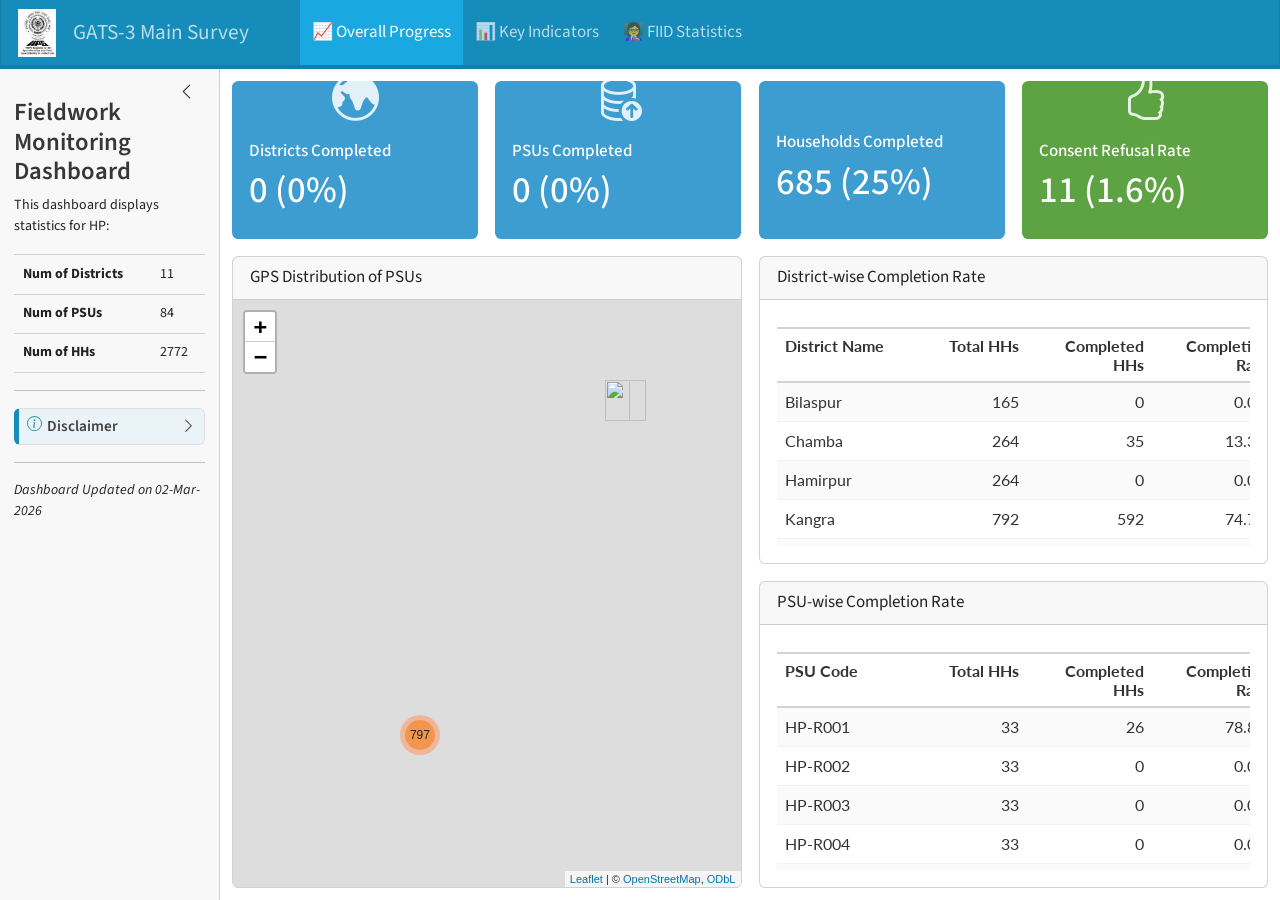
==== commit 6c32fe46: "majcom 260302 update dashboard" ====
--- a/dash_statewise_static_v00.html
+++ b/dash_statewise_static_v00.html
@@ -2,7 +2,7 @@
 <html xmlns="http://www.w3.org/1999/xhtml" lang="en" xml:lang="en"><head>
 
 <meta charset="utf-8">
-<meta name="generator" content="quarto-1.7.29">
+<meta name="generator" content="quarto-1.8.27">
 
 <meta name="viewport" content="width=device-width, initial-scale=1.0, user-scalable=yes">
 
@@ -26,18 +26,19 @@
 <script src="dash_statewise_static_v00_files/libs/clipboard/clipboard.min.js"></script>
 <script src="dash_statewise_static_v00_files/libs/quarto-html/quarto.js" type="module"></script>
 <script src="dash_statewise_static_v00_files/libs/quarto-html/tabsets/tabsets.js" type="module"></script>
+<script src="dash_statewise_static_v00_files/libs/quarto-html/axe/axe-check.js" type="module"></script>
 <script src="dash_statewise_static_v00_files/libs/quarto-html/popper.min.js"></script>
 <script src="dash_statewise_static_v00_files/libs/quarto-html/tippy.umd.min.js"></script>
 <script src="dash_statewise_static_v00_files/libs/quarto-html/anchor.min.js"></script>
 <link href="dash_statewise_static_v00_files/libs/quarto-html/tippy.css" rel="stylesheet">
-<link href="dash_statewise_static_v00_files/libs/quarto-html/quarto-syntax-highlighting-0815c480559380816a4d1ea211a47e91.css" rel="stylesheet" class="quarto-color-scheme" id="quarto-text-highlighting-styles">
-<link href="dash_statewise_static_v00_files/libs/quarto-html/quarto-syntax-highlighting-dark-748b535e376f14d4692bf2b2e5fd6380.css" rel="stylesheet" class="quarto-color-scheme quarto-color-alternate" id="quarto-text-highlighting-styles">
-<link href="dash_statewise_static_v00_files/libs/quarto-html/quarto-syntax-highlighting-0815c480559380816a4d1ea211a47e91.css" rel="stylesheet" class="quarto-color-scheme-extra" id="quarto-text-highlighting-styles">
+<link href="dash_statewise_static_v00_files/libs/quarto-html/quarto-syntax-highlighting-ed96de9b727972fe78a7b5d16c58bf87.css" rel="stylesheet" class="quarto-color-scheme" id="quarto-text-highlighting-styles">
+<link href="dash_statewise_static_v00_files/libs/quarto-html/quarto-syntax-highlighting-dark-4d9afe2b8d18ee9fa5d0d57b5ed4214d.css" rel="stylesheet" class="quarto-color-scheme quarto-color-alternate" id="quarto-text-highlighting-styles">
+<link href="dash_statewise_static_v00_files/libs/quarto-html/quarto-syntax-highlighting-ed96de9b727972fe78a7b5d16c58bf87.css" rel="stylesheet" class="quarto-color-scheme-extra" id="quarto-text-highlighting-styles">
 <script src="dash_statewise_static_v00_files/libs/bootstrap/bootstrap.min.js"></script>
 <link href="dash_statewise_static_v00_files/libs/bootstrap/bootstrap-icons.css" rel="stylesheet">
-<link href="dash_statewise_static_v00_files/libs/bootstrap/bootstrap-4bc08622987d50c1d722f35b4de3e326.min.css" rel="stylesheet" append-hash="true" class="quarto-color-scheme" id="quarto-bootstrap" data-mode="light">
-<link href="dash_statewise_static_v00_files/libs/bootstrap/bootstrap-dark-4bc08622987d50c1d722f35b4de3e326.min.css" rel="stylesheet" append-hash="true" class="quarto-color-scheme quarto-color-alternate" id="quarto-bootstrap" data-mode="light">
-<link href="dash_statewise_static_v00_files/libs/bootstrap/bootstrap-4bc08622987d50c1d722f35b4de3e326.min.css" rel="stylesheet" append-hash="true" class="quarto-color-scheme-extra" id="quarto-bootstrap" data-mode="light">
+<link href="dash_statewise_static_v00_files/libs/bootstrap/bootstrap-a3079740bd26574ad698026625cd03cc.min.css" rel="stylesheet" append-hash="true" class="quarto-color-scheme" id="quarto-bootstrap" data-mode="light">
+<link href="dash_statewise_static_v00_files/libs/bootstrap/bootstrap-dark-a3079740bd26574ad698026625cd03cc.min.css" rel="stylesheet" append-hash="true" class="quarto-color-scheme quarto-color-alternate" id="quarto-bootstrap" data-mode="light">
+<link href="dash_statewise_static_v00_files/libs/bootstrap/bootstrap-a3079740bd26574ad698026625cd03cc.min.css" rel="stylesheet" append-hash="true" class="quarto-color-scheme-extra" id="quarto-bootstrap" data-mode="light">
 <script src="dash_statewise_static_v00_files/libs/quarto-dashboard/quarto-dashboard.js"></script>
 <script src="dash_statewise_static_v00_files/libs/quarto-dashboard/stickythead.js"></script>
 
@@ -66,10 +67,6 @@
 
 <script src="dash_statewise_static_v00_files/libs/leaflet-binding-2.2.3/leaflet.js"></script>
 
-<script src="dash_statewise_static_v00_files/libs/leaflet-providers-2.0.0/leaflet-providers_2.0.0.js"></script>
-
-<script src="dash_statewise_static_v00_files/libs/leaflet-providers-plugin-2.2.3/leaflet-providers-plugin.js"></script>
-
 <link href="dash_statewise_static_v00_files/libs/leaflet-markercluster-1.0.5/MarkerCluster.css" rel="stylesheet">
 
 <link href="dash_statewise_static_v00_files/libs/leaflet-markercluster-1.0.5/MarkerCluster.Default.css" rel="stylesheet">
@@ -91,6 +88,10 @@
 <link href="dash_statewise_static_v00_files/libs/reactable-0.4.5/reactable.css" rel="stylesheet">
 
 <script src="dash_statewise_static_v00_files/libs/reactable-binding-0.4.5/reactable.js"></script>
+
+<link href="dash_statewise_static_v00_files/libs/tabwid-1.1.3/tabwid.css" rel="stylesheet">
+
+<script src="dash_statewise_static_v00_files/libs/tabwid-1.1.3/tabwid.js"></script>
 
 
 
@@ -106,8 +107,9 @@
     </button>    
 
 
-    <div class="navbar-brand-container">       
-    <a href="#"><img src="images/iips_logo_1.jpg" alt="IIPS Official Logo" class="navbar-logo d-inline-block"></a>
+    <div class="navbar-brand-container">
+    <a href="#"><img src="images/iips_logo_1.jpg" alt="IIPS Official Logo" class="navbar-logo light-content d-inline-block"></a>
+    <a href="#"><img src="images/iips_logo_1.jpg" alt="IIPS Official Logo" class="navbar-logo dark-content d-inline-block"></a>
       <div class="navbar-title">
         <div class="navbar-title-text"><a href="#">GATS-3 Main Survey</a></div>
         
@@ -198,8 +200,8 @@
 </span></div></div>
 <div class="card-body html-fill-item html-fill-container" style="padding: 0px;">
 <div class="cell-output-display html-fill-item html-fill-container">
-<div class="leaflet html-widget html-fill-item html-fill-container" id="htmlwidget-b5070af48c4457aa5d9e" style="width:100%;height:195px;"></div>
-<script type="application/json" data-for="htmlwidget-b5070af48c4457aa5d9e">{"x":{"options":{"crs":{"crsClass":"L.CRS.EPSG3857","code":null,"proj4def":null,"projectedBounds":null,"options":{}}},"calls":[{"method":"addProviderTiles","args":["Esri.NatGeoWorldMap",null,null,{"errorTileUrl":"","noWrap":false,"detectRetina":false}]},{"method":"addMarkers","args":[[32.52012666666667,32.520185,32.52000166666667,32.52015333333333,32.52040166666666,32.5314977,32.519815,32.52019499999999,32.52009833333333,32.52004166666666,32.51960999999999,31.98470666666666,32.52025166666667,32.52032833333333,32.52014833333333,32.520595,32.52015666666667,32.52018333333333,32.5323585,37.71828833333333,32.520915,32.52133,32.5212,32.52078666666667,32.52038,32.52023,32.52086833333333,32.52098666666667,32.52039,32.45172166666667,32.450995,32.45129333333333,32.45111333333333,32.450805,32.45024833333333,32.45117666666667,32.45147499999999,32.45136166666667,32.45151166666667,32.45197833333334,32.45236666666666,32.45370666666667,32.06479666666667,32.0647452,32.06422833333333,32.064415,32.06415333333334,32.06234,32.06221333333334,32.05884166666667,32.05967333333333,32.06033,32.05977166666666,32.060035,32.06030333333333,32.05964333333333,32.05874666666667,32.05944666666667,32.06360166666666,32.06192666666666,32.05962333333333,32.05967166666667,32.05939,32.057965,32.06176333333334,32.06256166666667,32.06461333333333,32.06471666666666,32.060015,32.06630833333334,32.06575,32.08077833333333,32.081485,32.08076666666667,32.08067666666667,32.08109833333333,32.08090166666667,32.08157166666667,32.08097,32.080905,32.08093833333333,32.080265,32.08176833333334,32.08103333333334,32.08077666666667,32.08084333333333,32.080845,32.08080166666667,32.08241,32.08079333333333,32.08074999999999,32.07849,32.07891166666666,32.081375,32.078385,32.07912166666667,32.080245,32.07877333333333,32.07882833333333,32.08140166666667,32.08150666666667,32.08126,32.20141666666667,32.199295,32.201555,32.199985,32.20072833333334,32.19716166666667,32.19698666666667,32.19682,32.19680333333334,32.19400666666667,32.19858666666666,32.1961,32.19449666666667,32.19395666666667,32.19387666666667,32.19578333333333,32.19688333333333,32.19741666666666,32.200315,32.20072833333334,32.19826666666667,32.20221333333333,32.20141833333333,32.201375,32.20209166666667,32.20191166666667,32.20119333333334,32.20125833333334,32.20125166666666,31.84201833333333,31.84157833333334,31.84133666666667,31.8452263,31.841405,31.7653,31.84041666666667,31.84059666666667,31.8406611,31.84066166666667,31.84058166666667,31.83982833333334,31.84045,31.84500166666667,31.84363,31.8438,31.84369333333333,31.84376166666667,31.8434988,31.84313333333334,31.84252833333333,31.84351833333334,31.84271666666667,31.843275,31.84143,31.8423079,31.83998166666667,31.8452289,31.84238,31.84080166666667,31.84102166666667,31.84357833333333,31.843145,31.84370666666667,31.83710833333334,31.84105666666667,31.842605,31.83705333333333,31.83693666666666,31.83722666666667,31.83698499999999,31.83665166666666,31.83712666666667,31.837325,31.83765666666666,31.83633166666667,31.83716833333334,31.836885,31.836495,31.83549166666667,31.83496833333334,31.83406166666667,31.83410833333333,31.8312335,31.836995,31.83701333333333,31.83172166666667,31.83766666666667,31.83845,31.837115,32.23861333333333,32.23811,32.23708833333333,32.238965,32.24200833333334,32.239295,32.24186333333333,32.23674166666667,32.23641333333333,32.24135,32.23946,32.24094333333333,32.23863333333334,32.24029833333334,32.24004,32.24116,32.24080833333333,32.23918,32.24113166666667,32.24105666666667,32.24094333333333,32.23864,32.23951,32.239505,32.238895,32.23857833333333,32.23957166666666,32.23957333333333,32.23907,32.240415,32.12830666666667,32.12942333333334,32.12969666666667,32.12919666666667,32.12922666666667,32.12898833333334,32.12924166666667,32.12861666666667,32.12829,32.128555,32.128885,32.130765,32.13112166666667,32.13103666666667,32.13048333333334,32.13132333333333,32.13135166666667,32.131235,32.13023333333333,32.12984666666667,32.13142000000001,32.13096333333333,32.129465,32.131545,32.131725,32.13114166666666,32.13316333333333,32.132155,32.13290833333333,32.13253166666667,32.13177833333334,31.94892666666666,31.94717166666667,31.94935666666667,31.950635,31.94950166666667,31.95204833333333,31.9520385,31.95205833333334,31.948335,31.95020833333333,31.948205,31.94787666666667,31.94792166666667,31.948215,31.94856333333333,31.94707833333333,31.94814666666667,31.94704,31.94720833333333,31.94721333333333,31.95012,31.94991,31.94959833333333,31.949715,31.94816666666667,31.94897833333334,31.94882166666666,31.94995166666667,31.94738166666667,32.11384833333333,32.11451833333333,32.11388166666666,32.10541333333333,32.11248833333333,32.11194166666667,32.11322,32.11203166666667,32.11075,32.11061333333334,32.11089666666667,32.11061166666666,32.10990333333334,32.10955666666667,32.10954,32.107605,32.10698833333333,32.107285,32.10672833333333,32.10749999999999,32.11085166666667,32.11152666666667,32.11327000000001,32.11245166666667,32.11401666666666,32.11392,32.11465166666667,32.11567333333333,32.11384666666667,32.2151769,32.21412833333333,32.21600166666666,32.21547666666667,32.21491,32.21409000000001,32.21438,32.21461833333333,32.214195,32.21483333333333,32.21496666666667,32.214875,32.21471,32.21504833333334,32.21487833333333,32.21512333333333,32.215195,32.2152597,32.215735,32.20975,32.20958666666667,32.20988166666667,32.20974333333334,32.21031833333333,32.2102306,32.20972833333334,32.20986833333333,32.2153067,32.2103824,32.21015166666667,31.81841333333334,31.81737,31.81820333333333,31.80909833333333,31.81691166666667,31.81704833333333,31.81695,31.808495,31.816905,31.81579333333333,31.813205,31.810955,31.812805,31.812525,31.81140166666667,31.80978,31.81309,31.80956166666666,31.81210833333334,31.81149666666667,31.80955166666667,31.809295,31.80853166666667,31.80943166666667,31.80865833333333,31.80816833333333,31.80914333333333,31.80956333333334,31.81846666666667,31.81743833333333,31.92381666666667,31.92413,31.923975,31.92463,31.924595,31.925055,31.924905,31.92489833333333,31.92462,31.92479666666667,31.9248945,31.92495166666667,31.92648833333334,31.92571333333334,31.92677333333334,31.927405,31.92707666666667,31.92511,31.92471,31.92523666666667,31.92549,31.92202666666667,31.919494,31.92122,31.92169166666667,31.92291166666666,31.92265166666667,31.92296833333333,31.92314166666667,31.92343666666666,31.92351666666667,32.28273166666667,32.352025,32.349155,32.34768999999999,32.34831833333333,32.346055,32.347985,32.34713666666666,32.34880333333333,32.3467938,32.34613666666667,32.3406156,32.34326333333333,32.343655,32.34338333333334,32.3432381,32.34310166666667,32.343634,32.34522333333334,32.34615833333333,32.3469703,32.3469746,32.3469422,32.34803166666666,32.12117666666666,32.1188311,32.11549166666667,32.114645,32.11555333333333,32.11500166666666,32.11615500000001,32.115265,32.11540666666667,32.11510166666667,32.11527333333333,32.11501,32.1157704,32.115835,32.11432333333333,32.11614333333333,32.11695166666667,32.11605666666667,32.11542333333333,32.11531666666666,32.11542666666666,32.11531166666667,32.11548333333334,32.11571666666667,32.11579166666667,32.11563166666667,32.11604666666666,32.11732666666667,32.11764666666667,32.11816,32.11916333333333,32.08558666666667,32.08561333333333,32.0854256,32.08544833333334,32.08426,32.08496166666666,32.0844784,32.084425,32.0840838,32.0838006,32.08308,32.0858816,32.084065,32.08355833333334,32.083355,32.0844703,32.083355,32.08216666666667,32.08238666666667,32.08164166666666,32.08171166666667,32.08227666666667,32.078565,32.08382,32.08076666666667,32.08095,32.08091,32.08243333333333,32.08265833333333,32.08475333333333,32.08450833333333,32.09387666666667,32.09222333333333,32.09038166666667,32.09,32.09182166666667,32.09085666666667,32.09087333333333,32.09101333333333,32.09108666666667,32.09184166666667,32.09467666666667,32.09494666666667,32.09523333333333,32.09683833333334,32.094478,32.096975,32.09699666666667,32.09704833333333,32.097625,32.09771666666666,32.09707166666667,32.09815666666667,32.099115,32.09858833333333,32.09851333333334,32.096065,32.09575,32.08505333333333,32.08492666666667,32.08477333333334,32.08300833333333,32.03472666666666,32.03493833333334,32.03403,32.03330666666667,32.033495,32.03330500000001,32.03250666666667,32.03169833333333,32.03222166666667,32.03324,32.035355,32.03454333333333,32.03464666666666,32.03517,32.03543,32.03566333333333,32.03559666666667,32.03598666666667,32.03618833333334,32.03645333333333,32.036765,32.03640666666667,32.03611,32.03594166666667,32.03688333333334,32.03571666666667,31.89779,31.89834166666667,31.89674,31.89841166666667,31.89737166666666,31.89820166666667,31.896565,31.89547666666666,31.89622,31.89602833333333,31.89576166666667,31.897365,31.89828666666666,31.89559833333334,31.89728333333333,31.89742166666667,31.89813833333334,31.89825833333333,31.89808166666667,31.89826,31.89833666666667,31.89453833333334,31.90035666666667,31.89843166666667,31.89831,31.89831833333334,31.902595,32.29469333333333,32.29306666666666,32.291415,32.29447833333334,32.291655,32.2952,32.29495,32.29401666666667,32.29368166666666,32.29440833333333,32.28311666666666,32.28853833333334,32.28782166666667,32.28837,32.28809666666667,32.28869833333333,32.28810333333333,32.28762166666667,32.289255,32.291165,32.29017166666667,32.28824333333333,32.28930166666667,32.28975166666667,32.28949333333333,32.28959166666667,32.28974,32.289895,32.28874166666667,32.28830833333333,32.04801166666667,32.04783166666667,32.04769833333333,32.04801833333333,32.04793833333333,32.04797166666666,32.04792999999999,32.04806166666666,32.04804,32.04756333333333,32.04802666666667,32.04805666666667,32.04840333333333,32.04793166666666,32.04796666666667,32.04791833333334,32.04798666666667,32.04865833333334,32.04919333333333,32.04793666666667,32.04824,32.04801,32.04789,32.04875333333334,32.04821833333333,32.04916666666666,32.04791666666667,32.04794666666667,32.04905666666667,32.04914333333333,32.04912833333334,32.216255,32.21580666666667,32.21580833333334,32.21548833333333,32.21520666666667,32.21509833333334,32.21461666666666,32.21433,32.2155438,32.21426166666667,32.21365833333333,32.21312666666667,32.21406833333333,32.20585833333334,32.216715,32.21654166666666,32.21673666666666,32.21668166666667,32.21636333333333,32.21668833333333,32.205955,32.21717666666667,32.21376666666666,32.2184481,32.218205,32.2176806,32.15103166666667,32.15120666666667,32.15126,32.15174333333334,32.15237666666667,32.15252166666667,32.15006333333334,32.15336666666667,32.15198833333333,32.15119333333334,32.151225,32.15133666666667,32.149265,32.14850166666667,32.14836666666667,32.148125,32.14931833333333,32.14896666666667,32.148665,32.14903166666667,32.14881333333334,32.149045,32.14930166666667,32.14937666666666,32.14920333333334,32.149085,32.26706333333333,32.26861,32.2691922,32.26988833333333,32.269645,32.269975,32.269975,32.25526166666667,32.2707393,32.27261333333333,32.27095666666666,32.27476166666667,32.27256,32.27171,32.27185166666666,32.27209333333334,32.27002,32.2735,32.27255,32.27269333333334,32.27280833333334,32.27168333333334,32.27195833333334,32.27085333333333,32.27035333333333,32.270935,32.27076166666667,32.269685,32.268955,32.26860833333333,32.26846166666667,32.268105,31.51008833333334,31.51124666666666,31.51046333333334,31.51043333333334,31.51088166666667,31.51114833333333,31.510675,31.51104333333334,31.51033333333333,31.51036,31.50957166666667,31.50952666666667,31.50908,31.5084919,31.50775,31.5085128,31.50675833333333,31.50666666666667,31.50765166666667,31.50658333333333,31.50719,31.50187,31.50898333333334,31.50643666666667,31.506385,31.50845833333334,31.5088064,31.51001333333334,31.50644,31.50948166666667,31.50942666666667,31.77881333333333,31.7794097,31.77989333333333,31.77547166666666,31.77716333333334,31.77748,31.77689333333334,31.77751833333333,31.77839666666666,31.77748,31.77779666666667,31.7796,31.78037,31.78099,31.779815,31.780125,31.77883333333333,31.77853666666666,31.77910166666667,31.77976,31.780805,31.78052666666667,31.78069,31.78115666666667,31.781228,31.78068166666667,31.78170166666666,31.78134666666666,31.78085166666666,31.78009666666667,32.20629,32.20729666666667,32.20629833333333,32.20708,32.20666666666667,32.20685,32.20698666666667,32.20692833333333,32.20735666666667,32.20552,32.20635166666667,32.20647,32.206605,32.20629833333333,32.2073381,32.20434666666667,32.20459666666667,32.2049959,32.20519,32.2064775,32.20732],[75.97257166666667,75.97228666666666,75.97114000000001,75.96882666666667,75.96938833333334,75.9758957,75.96918833333334,75.96929833333334,75.97020833333333,75.97012333333333,75.97049333333332,74.84843000000001,75.97006333333334,75.97043666666667,75.97002666666667,75.97458333333334,75.97068333333333,75.97029833333333,75.9640552,80.54742666666667,75.97049,75.97113833333333,75.97235000000001,75.97139999999999,75.97163333333333,75.970865,75.97234,75.97222666666667,75.97243333333333,76.49275333333334,76.49437333333334,76.49395,76.49338833333333,76.49279166666666,76.49259333333333,76.493195,76.49218500000001,76.49280666666667,76.49268499999999,76.49222166666667,76.49197166666666,76.49252333333334,76.46253666666667,76.4622734,76.46191833333334,76.46249666666667,76.46254999999999,76.46119666666667,76.46060166666666,76.46203,76.46206166666666,76.46251333333333,76.46280333333334,76.46266833333334,76.46197166666667,76.46131166666667,76.46235666666666,76.46120833333333,76.46088,76.46175333333333,76.46119,76.45835166666667,76.46066166666667,76.46045166666666,76.46053000000001,76.46065333333333,76.46128999999999,76.46312500000001,76.46213333333334,76.46171,76.46267833333333,75.91744333333332,75.917575,75.91767166666666,75.91759999999999,75.91745999999999,75.91742333333333,75.91701333333334,75.91759666666667,75.91769333333333,75.91761166666667,75.917455,75.91745333333333,75.91775666666668,75.91753833333334,75.91821,75.91762999999999,75.91765166666667,75.91746333333334,75.91759499999999,75.91774333333333,75.91709833333333,75.91712166666666,75.9173,75.91663166666667,75.91718833333333,75.91697500000001,75.91753666666666,75.91701500000001,75.917275,75.91702166666667,75.91715666666667,76.22625500000001,76.22384666666667,76.22444,76.22572833333334,76.22568833333334,76.22116166666666,76.22123166666667,76.22070000000001,76.220675,76.21816666666668,76.21694833333332,76.21897833333334,76.21984500000001,76.21925166666666,76.21931666666666,76.21932166666667,76.21991,76.22011166666667,76.22048333333333,76.21961666666667,76.21900166666666,76.21878833333334,76.21822833333334,76.21818499999999,76.21828333333333,76.21905666666666,76.22081,76.22126666666666,76.22108499999999,76.26784666666667,76.26749666666666,76.26704333333333,76.2568612,76.26675166666668,76.33725666666666,76.26613333333333,76.265845,76.2651352,76.26566333333334,76.26481666666668,76.264005,76.26473833333333,76.26358166666667,76.262995,76.26323833333332,76.26324,76.26318833333333,76.2629053,76.26273500000001,76.26249,76.26594166666668,76.26247499999999,76.26265666666667,76.26267,76.26155249999999,76.26297833333334,76.2568684,76.26159166666666,76.26179499999999,76.26514999999999,76.09004166666666,76.08933999999999,76.08853000000001,76.09086000000001,76.08894166666667,76.08813499999999,76.09111833333333,76.09108333333333,76.09133833333334,76.091095,76.08487666666666,76.08476833333334,76.09044166666666,76.08982833333333,76.0908,76.09095333333333,76.08466666666666,76.08441833333333,76.08336333333334,76.08348500000001,76.08233333333332,76.08222166666665,76.0803738,76.09096,76.08453666666666,76.08079500000001,76.08485833333334,76.08778166666666,76.09091333333335,76.27333833333334,76.27343999999999,76.27382666666668,76.27307833333333,76.27145999999999,76.27381,76.27129333333333,76.27375499999999,76.27463666666667,76.27102166666667,76.272355,76.27108166666667,76.27360333333333,76.27205833333333,76.27143,76.27137333333333,76.271265,76.27203,76.27116666666667,76.27093333333333,76.27088999999999,76.27162666666666,76.27230666666667,76.273315,76.271635,76.27259333333333,76.27194333333334,76.27356333333334,76.27326833333333,76.271395,76.5669,76.56520500000001,76.56556999999999,76.56539833333333,76.56538666666667,76.56679166666666,76.56695833333333,76.565995,76.56622666666667,76.56700000000001,76.56703,76.56532999999999,76.56513666666666,76.56525000000001,76.56580666666667,76.56467500000001,76.56427166666667,76.56417666666667,76.56406333333332,76.56292000000001,76.56139666666667,76.56215999999999,76.56251666666667,76.562445,76.5638,76.56180833333333,76.56738166666668,76.56225833333333,76.56386666666667,76.56389166666666,76.56394333333333,76.64254166666666,76.64359166666667,76.64175,76.64193,76.63151166666667,76.65012833333334,76.65014499999999,76.65053166666667,76.64640833333333,76.64621000000001,76.643405,76.64355166666665,76.64283999999999,76.642895,76.64273166666666,76.64297833333333,76.6429,76.64342333333335,76.64326,76.64273,76.63581166666667,76.63246000000001,76.63164,76.63098333333333,76.63145166666666,76.63101666666667,76.630825,76.64154166666667,76.64718666666666,76.42676333333334,76.42559,76.425465,76.268765,76.42157833333334,76.42396333333333,76.42703499999999,76.427345,76.42713999999999,76.42743833333334,76.42729166666666,76.42674166666667,76.42829499999999,76.42851666666667,76.42849,76.43080666666667,76.42968999999999,76.43175333333333,76.43327833333333,76.43183666666667,76.43202333333333,76.43454166666668,76.43554666666667,76.43456500000001,76.43222999999999,76.43029333333334,76.42993,76.42950833333333,76.435545,76.3023329,76.30427166666666,76.303185,76.30364,76.30359,76.30228000000001,76.30205500000001,76.30263333333333,76.30240166666667,76.30270999999999,76.30271833333333,76.30311166666667,76.30278166666668,76.302015,76.302105,76.30194499999999,76.30156833333334,76.30225590000001,76.29999500000001,76.29471166666667,76.294875,76.29468166666668,76.29165166666667,76.29133666666667,76.29230200000001,76.292455,76.293735,76.30088910000001,76.2909417,76.29419333333334,76.25969000000001,76.26003666666666,76.26242333333333,76.257575,76.26156666666667,76.26112833333333,76.26092,76.25663833333333,76.26152833333335,76.26050000000001,76.25925000000001,76.25749833333333,76.26098666666667,76.26183666666667,76.25728166666666,76.25757333333333,76.25918666666666,76.25719666666667,76.25769,76.25761666666668,76.256745,76.25688166666667,76.25633333333333,76.26003666666666,76.25899166666666,76.25846166666666,76.25717666666667,76.25668999999999,76.26437666666668,76.26029166666667,76.23516333333333,76.23516666666666,76.234685,76.23334833333334,76.23313499999999,76.23270166666666,76.23255999999999,76.23236,76.23197166666667,76.23209833333334,76.2315777,76.23228333333333,76.23321166666666,76.23351666666667,76.23432,76.23569333333333,76.23543500000001,76.23409666666666,76.23488833333334,76.23493666666667,76.23530666666667,76.23532833333334,76.230903,76.23489833333333,76.23485333333333,76.234185,76.23394499999999,76.23382666666666,76.23376166666667,76.23348833333333,76.232895,75.85198833333334,75.91539666666667,75.91427666666667,75.91600666666666,75.91563833333333,75.91024166666666,75.91411666666666,75.91280333333334,75.91195833333333,75.9104526,75.91116666666667,75.91188440000001,75.91150166666667,75.90980333333333,75.90962500000001,75.9096625,75.90894333333334,75.90962759999999,75.91028,75.90882166666667,75.9071805,75.90717410000001,75.9072056,75.91098000000001,76.26153333333333,76.2602412,76.25682333333333,76.25837833333334,76.25783,76.25600333333334,76.25794833333333,76.25816166666667,76.25686166666667,76.25765333333334,76.25664499999999,76.25680333333334,76.25646020000001,76.256315,76.25577166666667,76.25633500000001,76.25288333333333,76.25541166666667,76.25663,76.25635333333334,76.25636833333333,76.25650833333334,76.2576,76.25685833333334,76.25693333333334,76.25721666666666,76.25731,76.25863,76.256835,76.25930166666667,76.26139833333333,76.35090166666667,76.35029166666666,76.3515723,76.35125833333333,76.351055,76.350615,76.350297,76.35123166666668,76.3505688,76.3509389,76.35164166666667,76.3577591,76.35018333333333,76.350005,76.34959000000001,76.35023200000001,76.34921833333333,76.34847166666667,76.34907166666667,76.34900166666667,76.34941499999999,76.34850166666666,76.3463837,76.35015833333334,76.34659000000001,76.34682333333333,76.346025,76.34816500000001,76.34867333333334,76.34942666666667,76.34962333333333,76.59374,76.59439999999999,76.59191333333334,76.59058666666667,76.59364000000001,76.59471333333333,76.59473833333332,76.59386666666666,76.593855,76.59158666666667,76.59283499999999,76.59274833333333,76.59252833333333,76.59141500000001,76.5916247,76.59070166666667,76.59084,76.59137666666668,76.59063666666665,76.59084833333333,76.590795,76.59025333333334,76.590535,76.58975666666667,76.59084333333334,76.59212333333333,76.59284666666667,76.59788333333333,76.59891833333333,76.59883833333333,76.59973833333333,76.55322833333334,76.55309333333334,76.55207666666666,76.55313500000001,76.55242,76.5526,76.55032666666666,76.54996833333333,76.54999166666667,76.55049000000001,76.55197833333334,76.55199500000001,76.55203,76.55209499999999,76.55196166666666,76.55225,76.55201333333333,76.55173333333333,76.55148666666668,76.55135833333334,76.55134333333334,76.5518,76.55188,76.55196500000001,76.55198833333334,76.55321333333333,76.62093499999999,76.62121166666667,76.62912166666666,76.62904166666667,76.62833166666665,76.62134833333333,76.62868666666667,76.63548166666666,76.62999833333333,76.63012000000001,76.62956333333334,76.63518833333333,76.62136166666666,76.63269166666667,76.63777666666667,76.63679333333333,76.620885,76.62148499999999,76.62124833333334,76.62129499999999,76.62139999999999,76.63063833333334,76.62869833333333,76.62152666666665,76.62136000000001,76.62132666666666,76.629615,75.82694499999999,75.82513333333333,75.82543000000001,75.82711333333333,75.82507833333334,75.82186833333334,75.82082833333334,75.82254166666667,75.82338166666666,75.82222499999999,75.85380833333333,75.822935,75.82224833333333,75.82237166666667,75.82234833333334,75.82298,75.820015,75.81882,75.81943333333334,75.81839833333333,75.81808666666667,75.815185,75.81143166666668,75.807885,75.80736333333333,75.8079,75.81204166666666,75.81280166666667,75.81333833333333,75.81346499999999,76.07928833333334,76.07944833333333,76.07901,76.07958166666667,76.07943833333334,76.07937666666666,76.07937,76.07937166666667,76.07948,76.07912333333334,76.07945666666666,76.07943666666667,76.07985333333333,76.08022666666668,76.07934333333333,76.07942166666666,76.079385,76.07979999999999,76.08080666666666,76.07902,76.07933,76.07941000000001,76.0793,76.07998333333333,76.07944166666667,76.08067833333332,76.079345,76.07925,76.080585,76.08071833333334,76.08072666666666,75.66897999999999,75.66889166666667,75.66896666666666,75.66932,75.66966499999999,75.66892333333334,75.6692,75.669845,75.6690064,75.66938333333333,75.66934333333333,75.66798999999999,75.66904,75.66316166666667,75.66946,75.66844166666667,75.66859333333333,75.66865666666666,75.66886666666666,75.66896,75.66350666666668,75.66844333333333,75.66264333333334,75.6676829,75.66833833333334,75.6685889,75.72912666666666,75.72090166666666,75.728735,75.72844666666667,75.72916000000001,75.72882833333333,75.72913,75.72942500000001,75.72635333333332,75.725565,75.72410666666666,75.72404666666667,75.72869666666666,75.72795500000001,75.727965,75.72800666666667,75.72732333333333,75.72747833333332,75.72781833333333,75.72759333333333,75.72776500000001,75.72783833333332,75.72808499999999,75.72860833333334,75.72873833333333,75.72858333333333,75.87547666666666,75.87494833333334,75.87481409999999,75.87367999999999,75.87394500000001,75.87425833333333,75.87184000000001,75.89080666666668,75.8717781,75.87293666666666,75.87198333333335,75.87786333333334,75.87332333333333,75.87390666666667,75.87372166666667,75.87285,75.87351333333332,75.87348166666668,75.87334333333334,75.87398833333333,75.87334833333333,75.874635,75.87444166666667,75.87390166666667,75.874675,75.87561333333333,75.87537999999999,75.87584833333334,75.87570166666666,75.87573666666667,75.87673666666666,75.87661833333333,76.17708833333333,76.17861166666667,76.19116000000001,76.18305000000001,76.17866666666667,76.1801,76.17994166666668,76.179025,76.17905833333333,76.17894166666666,76.17897500000001,76.17848833333333,76.17641499999999,76.1779714,76.17826833333334,76.1779693,76.18154666666666,76.18479166666665,76.18639166666667,76.18577833333333,76.18758166666666,76.17822833333334,76.18250166666667,76.18292333333333,76.17870500000001,76.17751,76.1773415,76.17716166666668,76.17919000000001,76.17643166666667,76.17555666666667,76.015395,76.0143139,76.01285833333333,76.01176833333334,76.01213833333333,76.01145333333334,76.00963,76.00912166666667,76.00897666666667,76.01046166666667,76.01203000000001,76.01090333333333,76.01261,76.00412,76.01045666666667,76.01085333333334,76.00869166666666,76.00964333333333,76.00852666666667,76.00938166666667,76.00736333333333,76.00606166666667,76.00533833333334,76.00418500000001,76.0042905,76.00579833333333,76.00716666666668,76.00792666666666,76.00796333333332,76.00916333333333,76.32534000000001,76.32397333333333,76.32520833333334,76.32570333333334,76.32560166666667,76.32564000000001,76.32559333333333,76.32553833333333,76.32564166666666,76.32446166666666,76.32506833333333,76.32475666666666,76.32526833333333,76.325405,76.3239992,76.32563333333333,76.325985,76.3264525,76.32719999999999,76.3253595,76.32393833333334],null,null,null,{"interactive":true,"draggable":false,"keyboard":true,"title":"","alt":"","zIndexOffset":0,"opacity":1,"riseOnHover":false,"riseOffset":250},["<b>Latitude:<\/b> 32.52 <b>Longitude:<\/b> 75.97","<b>Latitude:<\/b> 32.52 <b>Longitude:<\/b> 75.97","<b>Latitude:<\/b> 32.52 <b>Longitude:<\/b> 75.97","<b>Latitude:<\/b> 32.52 <b>Longitude:<\/b> 75.97","<b>Latitude:<\/b> 32.52 <b>Longitude:<\/b> 75.97","<b>Latitude:<\/b> 32.53 <b>Longitude:<\/b> 75.98","<b>Latitude:<\/b> 32.52 <b>Longitude:<\/b> 75.97","<b>Latitude:<\/b> 32.52 <b>Longitude:<\/b> 75.97","<b>Latitude:<\/b> 32.52 <b>Longitude:<\/b> 75.97","<b>Latitude:<\/b> 32.52 <b>Longitude:<\/b> 75.97","<b>Latitude:<\/b> 32.52 <b>Longitude:<\/b> 75.97","<b>Latitude:<\/b> 31.98 <b>Longitude:<\/b> 74.85","<b>Latitude:<\/b> 32.52 <b>Longitude:<\/b> 75.97","<b>Latitude:<\/b> 32.52 <b>Longitude:<\/b> 75.97","<b>Latitude:<\/b> 32.52 <b>Longitude:<\/b> 75.97","<b>Latitude:<\/b> 32.52 <b>Longitude:<\/b> 75.97","<b>Latitude:<\/b> 32.52 <b>Longitude:<\/b> 75.97","<b>Latitude:<\/b> 32.52 <b>Longitude:<\/b> 75.97","<b>Latitude:<\/b> 32.53 <b>Longitude:<\/b> 75.96","<b>Latitude:<\/b> 37.72 <b>Longitude:<\/b> 80.55","<b>Latitude:<\/b> 32.52 <b>Longitude:<\/b> 75.97","<b>Latitude:<\/b> 32.52 <b>Longitude:<\/b> 75.97","<b>Latitude:<\/b> 32.52 <b>Longitude:<\/b> 75.97","<b>Latitude:<\/b> 32.52 <b>Longitude:<\/b> 75.97","<b>Latitude:<\/b> 32.52 <b>Longitude:<\/b> 75.97","<b>Latitude:<\/b> 32.52 <b>Longitude:<\/b> 75.97","<b>Latitude:<\/b> 32.52 <b>Longitude:<\/b> 75.97","<b>Latitude:<\/b> 32.52 <b>Longitude:<\/b> 75.97","<b>Latitude:<\/b> 32.52 <b>Longitude:<\/b> 75.97","<b>Latitude:<\/b> 32.45 <b>Longitude:<\/b> 76.49","<b>Latitude:<\/b> 32.45 <b>Longitude:<\/b> 76.49","<b>Latitude:<\/b> 32.45 <b>Longitude:<\/b> 76.49","<b>Latitude:<\/b> 32.45 <b>Longitude:<\/b> 76.49","<b>Latitude:<\/b> 32.45 <b>Longitude:<\/b> 76.49","<b>Latitude:<\/b> 32.45 <b>Longitude:<\/b> 76.49","<b>Latitude:<\/b> 32.45 <b>Longitude:<\/b> 76.49","<b>Latitude:<\/b> 32.45 <b>Longitude:<\/b> 76.49","<b>Latitude:<\/b> 32.45 <b>Longitude:<\/b> 76.49","<b>Latitude:<\/b> 32.45 <b>Longitude:<\/b> 76.49","<b>Latitude:<\/b> 32.45 <b>Longitude:<\/b> 76.49","<b>Latitude:<\/b> 32.45 <b>Longitude:<\/b> 76.49","<b>Latitude:<\/b> 32.45 <b>Longitude:<\/b> 76.49","<b>Latitude:<\/b> 32.06 <b>Longitude:<\/b> 76.46","<b>Latitude:<\/b> 32.06 <b>Longitude:<\/b> 76.46","<b>Latitude:<\/b> 32.06 <b>Longitude:<\/b> 76.46","<b>Latitude:<\/b> 32.06 <b>Longitude:<\/b> 76.46","<b>Latitude:<\/b> 32.06 <b>Longitude:<\/b> 76.46","<b>Latitude:<\/b> 32.06 <b>Longitude:<\/b> 76.46","<b>Latitude:<\/b> 32.06 <b>Longitude:<\/b> 76.46","<b>Latitude:<\/b> 32.06 <b>Longitude:<\/b> 76.46","<b>Latitude:<\/b> 32.06 <b>Longitude:<\/b> 76.46","<b>Latitude:<\/b> 32.06 <b>Longitude:<\/b> 76.46","<b>Latitude:<\/b> 32.06 <b>Longitude:<\/b> 76.46","<b>Latitude:<\/b> 32.06 <b>Longitude:<\/b> 76.46","<b>Latitude:<\/b> 32.06 <b>Longitude:<\/b> 76.46","<b>Latitude:<\/b> 32.06 <b>Longitude:<\/b> 76.46","<b>Latitude:<\/b> 32.06 <b>Longitude:<\/b> 76.46","<b>Latitude:<\/b> 32.06 <b>Longitude:<\/b> 76.46","<b>Latitude:<\/b> 32.06 <b>Longitude:<\/b> 76.46","<b>Latitude:<\/b> 32.06 <b>Longitude:<\/b> 76.46","<b>Latitude:<\/b> 32.06 <b>Longitude:<\/b> 76.46","<b>Latitude:<\/b> 32.06 <b>Longitude:<\/b> 76.46","<b>Latitude:<\/b> 32.06 <b>Longitude:<\/b> 76.46","<b>Latitude:<\/b> 32.06 <b>Longitude:<\/b> 76.46","<b>Latitude:<\/b> 32.06 <b>Longitude:<\/b> 76.46","<b>Latitude:<\/b> 32.06 <b>Longitude:<\/b> 76.46","<b>Latitude:<\/b> 32.06 <b>Longitude:<\/b> 76.46","<b>Latitude:<\/b> 32.06 <b>Longitude:<\/b> 76.46","<b>Latitude:<\/b> 32.06 <b>Longitude:<\/b> 76.46","<b>Latitude:<\/b> 32.07 <b>Longitude:<\/b> 76.46","<b>Latitude:<\/b> 32.07 <b>Longitude:<\/b> 76.46","<b>Latitude:<\/b> 32.08 <b>Longitude:<\/b> 75.92","<b>Latitude:<\/b> 32.08 <b>Longitude:<\/b> 75.92","<b>Latitude:<\/b> 32.08 <b>Longitude:<\/b> 75.92","<b>Latitude:<\/b> 32.08 <b>Longitude:<\/b> 75.92","<b>Latitude:<\/b> 32.08 <b>Longitude:<\/b> 75.92","<b>Latitude:<\/b> 32.08 <b>Longitude:<\/b> 75.92","<b>Latitude:<\/b> 32.08 <b>Longitude:<\/b> 75.92","<b>Latitude:<\/b> 32.08 <b>Longitude:<\/b> 75.92","<b>Latitude:<\/b> 32.08 <b>Longitude:<\/b> 75.92","<b>Latitude:<\/b> 32.08 <b>Longitude:<\/b> 75.92","<b>Latitude:<\/b> 32.08 <b>Longitude:<\/b> 75.92","<b>Latitude:<\/b> 32.08 <b>Longitude:<\/b> 75.92","<b>Latitude:<\/b> 32.08 <b>Longitude:<\/b> 75.92","<b>Latitude:<\/b> 32.08 <b>Longitude:<\/b> 75.92","<b>Latitude:<\/b> 32.08 <b>Longitude:<\/b> 75.92","<b>Latitude:<\/b> 32.08 <b>Longitude:<\/b> 75.92","<b>Latitude:<\/b> 32.08 <b>Longitude:<\/b> 75.92","<b>Latitude:<\/b> 32.08 <b>Longitude:<\/b> 75.92","<b>Latitude:<\/b> 32.08 <b>Longitude:<\/b> 75.92","<b>Latitude:<\/b> 32.08 <b>Longitude:<\/b> 75.92","<b>Latitude:<\/b> 32.08 <b>Longitude:<\/b> 75.92","<b>Latitude:<\/b> 32.08 <b>Longitude:<\/b> 75.92","<b>Latitude:<\/b> 32.08 <b>Longitude:<\/b> 75.92","<b>Latitude:<\/b> 32.08 <b>Longitude:<\/b> 75.92","<b>Latitude:<\/b> 32.08 <b>Longitude:<\/b> 75.92","<b>Latitude:<\/b> 32.08 <b>Longitude:<\/b> 75.92","<b>Latitude:<\/b> 32.08 <b>Longitude:<\/b> 75.92","<b>Latitude:<\/b> 32.08 <b>Longitude:<\/b> 75.92","<b>Latitude:<\/b> 32.08 <b>Longitude:<\/b> 75.92","<b>Latitude:<\/b> 32.08 <b>Longitude:<\/b> 75.92","<b>Latitude:<\/b> 32.08 <b>Longitude:<\/b> 75.92","<b>Latitude:<\/b> 32.2 <b>Longitude:<\/b> 76.23","<b>Latitude:<\/b> 32.2 <b>Longitude:<\/b> 76.22","<b>Latitude:<\/b> 32.2 <b>Longitude:<\/b> 76.22","<b>Latitude:<\/b> 32.2 <b>Longitude:<\/b> 76.23","<b>Latitude:<\/b> 32.2 <b>Longitude:<\/b> 76.23","<b>Latitude:<\/b> 32.2 <b>Longitude:<\/b> 76.22","<b>Latitude:<\/b> 32.2 <b>Longitude:<\/b> 76.22","<b>Latitude:<\/b> 32.2 <b>Longitude:<\/b> 76.22","<b>Latitude:<\/b> 32.2 <b>Longitude:<\/b> 76.22","<b>Latitude:<\/b> 32.19 <b>Longitude:<\/b> 76.22","<b>Latitude:<\/b> 32.2 <b>Longitude:<\/b> 76.22","<b>Latitude:<\/b> 32.2 <b>Longitude:<\/b> 76.22","<b>Latitude:<\/b> 32.19 <b>Longitude:<\/b> 76.22","<b>Latitude:<\/b> 32.19 <b>Longitude:<\/b> 76.22","<b>Latitude:<\/b> 32.19 <b>Longitude:<\/b> 76.22","<b>Latitude:<\/b> 32.2 <b>Longitude:<\/b> 76.22","<b>Latitude:<\/b> 32.2 <b>Longitude:<\/b> 76.22","<b>Latitude:<\/b> 32.2 <b>Longitude:<\/b> 76.22","<b>Latitude:<\/b> 32.2 <b>Longitude:<\/b> 76.22","<b>Latitude:<\/b> 32.2 <b>Longitude:<\/b> 76.22","<b>Latitude:<\/b> 32.2 <b>Longitude:<\/b> 76.22","<b>Latitude:<\/b> 32.2 <b>Longitude:<\/b> 76.22","<b>Latitude:<\/b> 32.2 <b>Longitude:<\/b> 76.22","<b>Latitude:<\/b> 32.2 <b>Longitude:<\/b> 76.22","<b>Latitude:<\/b> 32.2 <b>Longitude:<\/b> 76.22","<b>Latitude:<\/b> 32.2 <b>Longitude:<\/b> 76.22","<b>Latitude:<\/b> 32.2 <b>Longitude:<\/b> 76.22","<b>Latitude:<\/b> 32.2 <b>Longitude:<\/b> 76.22","<b>Latitude:<\/b> 32.2 <b>Longitude:<\/b> 76.22","<b>Latitude:<\/b> 31.84 <b>Longitude:<\/b> 76.27","<b>Latitude:<\/b> 31.84 <b>Longitude:<\/b> 76.27","<b>Latitude:<\/b> 31.84 <b>Longitude:<\/b> 76.27","<b>Latitude:<\/b> 31.85 <b>Longitude:<\/b> 76.26","<b>Latitude:<\/b> 31.84 <b>Longitude:<\/b> 76.27","<b>Latitude:<\/b> 31.77 <b>Longitude:<\/b> 76.34","<b>Latitude:<\/b> 31.84 <b>Longitude:<\/b> 76.27","<b>Latitude:<\/b> 31.84 <b>Longitude:<\/b> 76.27","<b>Latitude:<\/b> 31.84 <b>Longitude:<\/b> 76.27","<b>Latitude:<\/b> 31.84 <b>Longitude:<\/b> 76.27","<b>Latitude:<\/b> 31.84 <b>Longitude:<\/b> 76.26","<b>Latitude:<\/b> 31.84 <b>Longitude:<\/b> 76.26","<b>Latitude:<\/b> 31.84 <b>Longitude:<\/b> 76.26","<b>Latitude:<\/b> 31.85 <b>Longitude:<\/b> 76.26","<b>Latitude:<\/b> 31.84 <b>Longitude:<\/b> 76.26","<b>Latitude:<\/b> 31.84 <b>Longitude:<\/b> 76.26","<b>Latitude:<\/b> 31.84 <b>Longitude:<\/b> 76.26","<b>Latitude:<\/b> 31.84 <b>Longitude:<\/b> 76.26","<b>Latitude:<\/b> 31.84 <b>Longitude:<\/b> 76.26","<b>Latitude:<\/b> 31.84 <b>Longitude:<\/b> 76.26","<b>Latitude:<\/b> 31.84 <b>Longitude:<\/b> 76.26","<b>Latitude:<\/b> 31.84 <b>Longitude:<\/b> 76.27","<b>Latitude:<\/b> 31.84 <b>Longitude:<\/b> 76.26","<b>Latitude:<\/b> 31.84 <b>Longitude:<\/b> 76.26","<b>Latitude:<\/b> 31.84 <b>Longitude:<\/b> 76.26","<b>Latitude:<\/b> 31.84 <b>Longitude:<\/b> 76.26","<b>Latitude:<\/b> 31.84 <b>Longitude:<\/b> 76.26","<b>Latitude:<\/b> 31.85 <b>Longitude:<\/b> 76.26","<b>Latitude:<\/b> 31.84 <b>Longitude:<\/b> 76.26","<b>Latitude:<\/b> 31.84 <b>Longitude:<\/b> 76.26","<b>Latitude:<\/b> 31.84 <b>Longitude:<\/b> 76.27","<b>Latitude:<\/b> 31.84 <b>Longitude:<\/b> 76.09","<b>Latitude:<\/b> 31.84 <b>Longitude:<\/b> 76.09","<b>Latitude:<\/b> 31.84 <b>Longitude:<\/b> 76.09","<b>Latitude:<\/b> 31.84 <b>Longitude:<\/b> 76.09","<b>Latitude:<\/b> 31.84 <b>Longitude:<\/b> 76.09","<b>Latitude:<\/b> 31.84 <b>Longitude:<\/b> 76.09","<b>Latitude:<\/b> 31.84 <b>Longitude:<\/b> 76.09","<b>Latitude:<\/b> 31.84 <b>Longitude:<\/b> 76.09","<b>Latitude:<\/b> 31.84 <b>Longitude:<\/b> 76.09","<b>Latitude:<\/b> 31.84 <b>Longitude:<\/b> 76.09","<b>Latitude:<\/b> 31.84 <b>Longitude:<\/b> 76.08","<b>Latitude:<\/b> 31.84 <b>Longitude:<\/b> 76.08","<b>Latitude:<\/b> 31.84 <b>Longitude:<\/b> 76.09","<b>Latitude:<\/b> 31.84 <b>Longitude:<\/b> 76.09","<b>Latitude:<\/b> 31.84 <b>Longitude:<\/b> 76.09","<b>Latitude:<\/b> 31.84 <b>Longitude:<\/b> 76.09","<b>Latitude:<\/b> 31.84 <b>Longitude:<\/b> 76.08","<b>Latitude:<\/b> 31.84 <b>Longitude:<\/b> 76.08","<b>Latitude:<\/b> 31.84 <b>Longitude:<\/b> 76.08","<b>Latitude:<\/b> 31.83 <b>Longitude:<\/b> 76.08","<b>Latitude:<\/b> 31.83 <b>Longitude:<\/b> 76.08","<b>Latitude:<\/b> 31.83 <b>Longitude:<\/b> 76.08","<b>Latitude:<\/b> 31.83 <b>Longitude:<\/b> 76.08","<b>Latitude:<\/b> 31.84 <b>Longitude:<\/b> 76.09","<b>Latitude:<\/b> 31.84 <b>Longitude:<\/b> 76.08","<b>Latitude:<\/b> 31.83 <b>Longitude:<\/b> 76.08","<b>Latitude:<\/b> 31.84 <b>Longitude:<\/b> 76.08","<b>Latitude:<\/b> 31.84 <b>Longitude:<\/b> 76.09","<b>Latitude:<\/b> 31.84 <b>Longitude:<\/b> 76.09","<b>Latitude:<\/b> 32.24 <b>Longitude:<\/b> 76.27","<b>Latitude:<\/b> 32.24 <b>Longitude:<\/b> 76.27","<b>Latitude:<\/b> 32.24 <b>Longitude:<\/b> 76.27","<b>Latitude:<\/b> 32.24 <b>Longitude:<\/b> 76.27","<b>Latitude:<\/b> 32.24 <b>Longitude:<\/b> 76.27","<b>Latitude:<\/b> 32.24 <b>Longitude:<\/b> 76.27","<b>Latitude:<\/b> 32.24 <b>Longitude:<\/b> 76.27","<b>Latitude:<\/b> 32.24 <b>Longitude:<\/b> 76.27","<b>Latitude:<\/b> 32.24 <b>Longitude:<\/b> 76.27","<b>Latitude:<\/b> 32.24 <b>Longitude:<\/b> 76.27","<b>Latitude:<\/b> 32.24 <b>Longitude:<\/b> 76.27","<b>Latitude:<\/b> 32.24 <b>Longitude:<\/b> 76.27","<b>Latitude:<\/b> 32.24 <b>Longitude:<\/b> 76.27","<b>Latitude:<\/b> 32.24 <b>Longitude:<\/b> 76.27","<b>Latitude:<\/b> 32.24 <b>Longitude:<\/b> 76.27","<b>Latitude:<\/b> 32.24 <b>Longitude:<\/b> 76.27","<b>Latitude:<\/b> 32.24 <b>Longitude:<\/b> 76.27","<b>Latitude:<\/b> 32.24 <b>Longitude:<\/b> 76.27","<b>Latitude:<\/b> 32.24 <b>Longitude:<\/b> 76.27","<b>Latitude:<\/b> 32.24 <b>Longitude:<\/b> 76.27","<b>Latitude:<\/b> 32.24 <b>Longitude:<\/b> 76.27","<b>Latitude:<\/b> 32.24 <b>Longitude:<\/b> 76.27","<b>Latitude:<\/b> 32.24 <b>Longitude:<\/b> 76.27","<b>Latitude:<\/b> 32.24 <b>Longitude:<\/b> 76.27","<b>Latitude:<\/b> 32.24 <b>Longitude:<\/b> 76.27","<b>Latitude:<\/b> 32.24 <b>Longitude:<\/b> 76.27","<b>Latitude:<\/b> 32.24 <b>Longitude:<\/b> 76.27","<b>Latitude:<\/b> 32.24 <b>Longitude:<\/b> 76.27","<b>Latitude:<\/b> 32.24 <b>Longitude:<\/b> 76.27","<b>Latitude:<\/b> 32.24 <b>Longitude:<\/b> 76.27","<b>Latitude:<\/b> 32.13 <b>Longitude:<\/b> 76.57","<b>Latitude:<\/b> 32.13 <b>Longitude:<\/b> 76.57","<b>Latitude:<\/b> 32.13 <b>Longitude:<\/b> 76.57","<b>Latitude:<\/b> 32.13 <b>Longitude:<\/b> 76.57","<b>Latitude:<\/b> 32.13 <b>Longitude:<\/b> 76.57","<b>Latitude:<\/b> 32.13 <b>Longitude:<\/b> 76.57","<b>Latitude:<\/b> 32.13 <b>Longitude:<\/b> 76.57","<b>Latitude:<\/b> 32.13 <b>Longitude:<\/b> 76.57","<b>Latitude:<\/b> 32.13 <b>Longitude:<\/b> 76.57","<b>Latitude:<\/b> 32.13 <b>Longitude:<\/b> 76.57","<b>Latitude:<\/b> 32.13 <b>Longitude:<\/b> 76.57","<b>Latitude:<\/b> 32.13 <b>Longitude:<\/b> 76.57","<b>Latitude:<\/b> 32.13 <b>Longitude:<\/b> 76.57","<b>Latitude:<\/b> 32.13 <b>Longitude:<\/b> 76.57","<b>Latitude:<\/b> 32.13 <b>Longitude:<\/b> 76.57","<b>Latitude:<\/b> 32.13 <b>Longitude:<\/b> 76.56","<b>Latitude:<\/b> 32.13 <b>Longitude:<\/b> 76.56","<b>Latitude:<\/b> 32.13 <b>Longitude:<\/b> 76.56","<b>Latitude:<\/b> 32.13 <b>Longitude:<\/b> 76.56","<b>Latitude:<\/b> 32.13 <b>Longitude:<\/b> 76.56","<b>Latitude:<\/b> 32.13 <b>Longitude:<\/b> 76.56","<b>Latitude:<\/b> 32.13 <b>Longitude:<\/b> 76.56","<b>Latitude:<\/b> 32.13 <b>Longitude:<\/b> 76.56","<b>Latitude:<\/b> 32.13 <b>Longitude:<\/b> 76.56","<b>Latitude:<\/b> 32.13 <b>Longitude:<\/b> 76.56","<b>Latitude:<\/b> 32.13 <b>Longitude:<\/b> 76.56","<b>Latitude:<\/b> 32.13 <b>Longitude:<\/b> 76.57","<b>Latitude:<\/b> 32.13 <b>Longitude:<\/b> 76.56","<b>Latitude:<\/b> 32.13 <b>Longitude:<\/b> 76.56","<b>Latitude:<\/b> 32.13 <b>Longitude:<\/b> 76.56","<b>Latitude:<\/b> 32.13 <b>Longitude:<\/b> 76.56","<b>Latitude:<\/b> 31.95 <b>Longitude:<\/b> 76.64","<b>Latitude:<\/b> 31.95 <b>Longitude:<\/b> 76.64","<b>Latitude:<\/b> 31.95 <b>Longitude:<\/b> 76.64","<b>Latitude:<\/b> 31.95 <b>Longitude:<\/b> 76.64","<b>Latitude:<\/b> 31.95 <b>Longitude:<\/b> 76.63","<b>Latitude:<\/b> 31.95 <b>Longitude:<\/b> 76.65","<b>Latitude:<\/b> 31.95 <b>Longitude:<\/b> 76.65","<b>Latitude:<\/b> 31.95 <b>Longitude:<\/b> 76.65","<b>Latitude:<\/b> 31.95 <b>Longitude:<\/b> 76.65","<b>Latitude:<\/b> 31.95 <b>Longitude:<\/b> 76.65","<b>Latitude:<\/b> 31.95 <b>Longitude:<\/b> 76.64","<b>Latitude:<\/b> 31.95 <b>Longitude:<\/b> 76.64","<b>Latitude:<\/b> 31.95 <b>Longitude:<\/b> 76.64","<b>Latitude:<\/b> 31.95 <b>Longitude:<\/b> 76.64","<b>Latitude:<\/b> 31.95 <b>Longitude:<\/b> 76.64","<b>Latitude:<\/b> 31.95 <b>Longitude:<\/b> 76.64","<b>Latitude:<\/b> 31.95 <b>Longitude:<\/b> 76.64","<b>Latitude:<\/b> 31.95 <b>Longitude:<\/b> 76.64","<b>Latitude:<\/b> 31.95 <b>Longitude:<\/b> 76.64","<b>Latitude:<\/b> 31.95 <b>Longitude:<\/b> 76.64","<b>Latitude:<\/b> 31.95 <b>Longitude:<\/b> 76.64","<b>Latitude:<\/b> 31.95 <b>Longitude:<\/b> 76.63","<b>Latitude:<\/b> 31.95 <b>Longitude:<\/b> 76.63","<b>Latitude:<\/b> 31.95 <b>Longitude:<\/b> 76.63","<b>Latitude:<\/b> 31.95 <b>Longitude:<\/b> 76.63","<b>Latitude:<\/b> 31.95 <b>Longitude:<\/b> 76.63","<b>Latitude:<\/b> 31.95 <b>Longitude:<\/b> 76.63","<b>Latitude:<\/b> 31.95 <b>Longitude:<\/b> 76.64","<b>Latitude:<\/b> 31.95 <b>Longitude:<\/b> 76.65","<b>Latitude:<\/b> 32.11 <b>Longitude:<\/b> 76.43","<b>Latitude:<\/b> 32.11 <b>Longitude:<\/b> 76.43","<b>Latitude:<\/b> 32.11 <b>Longitude:<\/b> 76.43","<b>Latitude:<\/b> 32.11 <b>Longitude:<\/b> 76.27","<b>Latitude:<\/b> 32.11 <b>Longitude:<\/b> 76.42","<b>Latitude:<\/b> 32.11 <b>Longitude:<\/b> 76.42","<b>Latitude:<\/b> 32.11 <b>Longitude:<\/b> 76.43","<b>Latitude:<\/b> 32.11 <b>Longitude:<\/b> 76.43","<b>Latitude:<\/b> 32.11 <b>Longitude:<\/b> 76.43","<b>Latitude:<\/b> 32.11 <b>Longitude:<\/b> 76.43","<b>Latitude:<\/b> 32.11 <b>Longitude:<\/b> 76.43","<b>Latitude:<\/b> 32.11 <b>Longitude:<\/b> 76.43","<b>Latitude:<\/b> 32.11 <b>Longitude:<\/b> 76.43","<b>Latitude:<\/b> 32.11 <b>Longitude:<\/b> 76.43","<b>Latitude:<\/b> 32.11 <b>Longitude:<\/b> 76.43","<b>Latitude:<\/b> 32.11 <b>Longitude:<\/b> 76.43","<b>Latitude:<\/b> 32.11 <b>Longitude:<\/b> 76.43","<b>Latitude:<\/b> 32.11 <b>Longitude:<\/b> 76.43","<b>Latitude:<\/b> 32.11 <b>Longitude:<\/b> 76.43","<b>Latitude:<\/b> 32.11 <b>Longitude:<\/b> 76.43","<b>Latitude:<\/b> 32.11 <b>Longitude:<\/b> 76.43","<b>Latitude:<\/b> 32.11 <b>Longitude:<\/b> 76.43","<b>Latitude:<\/b> 32.11 <b>Longitude:<\/b> 76.44","<b>Latitude:<\/b> 32.11 <b>Longitude:<\/b> 76.43","<b>Latitude:<\/b> 32.11 <b>Longitude:<\/b> 76.43","<b>Latitude:<\/b> 32.11 <b>Longitude:<\/b> 76.43","<b>Latitude:<\/b> 32.11 <b>Longitude:<\/b> 76.43","<b>Latitude:<\/b> 32.12 <b>Longitude:<\/b> 76.43","<b>Latitude:<\/b> 32.11 <b>Longitude:<\/b> 76.44","<b>Latitude:<\/b> 32.22 <b>Longitude:<\/b> 76.3","<b>Latitude:<\/b> 32.21 <b>Longitude:<\/b> 76.3","<b>Latitude:<\/b> 32.22 <b>Longitude:<\/b> 76.3","<b>Latitude:<\/b> 32.22 <b>Longitude:<\/b> 76.3","<b>Latitude:<\/b> 32.21 <b>Longitude:<\/b> 76.3","<b>Latitude:<\/b> 32.21 <b>Longitude:<\/b> 76.3","<b>Latitude:<\/b> 32.21 <b>Longitude:<\/b> 76.3","<b>Latitude:<\/b> 32.21 <b>Longitude:<\/b> 76.3","<b>Latitude:<\/b> 32.21 <b>Longitude:<\/b> 76.3","<b>Latitude:<\/b> 32.21 <b>Longitude:<\/b> 76.3","<b>Latitude:<\/b> 32.21 <b>Longitude:<\/b> 76.3","<b>Latitude:<\/b> 32.21 <b>Longitude:<\/b> 76.3","<b>Latitude:<\/b> 32.21 <b>Longitude:<\/b> 76.3","<b>Latitude:<\/b> 32.22 <b>Longitude:<\/b> 76.3","<b>Latitude:<\/b> 32.21 <b>Longitude:<\/b> 76.3","<b>Latitude:<\/b> 32.22 <b>Longitude:<\/b> 76.3","<b>Latitude:<\/b> 32.22 <b>Longitude:<\/b> 76.3","<b>Latitude:<\/b> 32.22 <b>Longitude:<\/b> 76.3","<b>Latitude:<\/b> 32.22 <b>Longitude:<\/b> 76.3","<b>Latitude:<\/b> 32.21 <b>Longitude:<\/b> 76.29","<b>Latitude:<\/b> 32.21 <b>Longitude:<\/b> 76.29","<b>Latitude:<\/b> 32.21 <b>Longitude:<\/b> 76.29","<b>Latitude:<\/b> 32.21 <b>Longitude:<\/b> 76.29","<b>Latitude:<\/b> 32.21 <b>Longitude:<\/b> 76.29","<b>Latitude:<\/b> 32.21 <b>Longitude:<\/b> 76.29","<b>Latitude:<\/b> 32.21 <b>Longitude:<\/b> 76.29","<b>Latitude:<\/b> 32.21 <b>Longitude:<\/b> 76.29","<b>Latitude:<\/b> 32.22 <b>Longitude:<\/b> 76.3","<b>Latitude:<\/b> 32.21 <b>Longitude:<\/b> 76.29","<b>Latitude:<\/b> 32.21 <b>Longitude:<\/b> 76.29","<b>Latitude:<\/b> 31.82 <b>Longitude:<\/b> 76.26","<b>Latitude:<\/b> 31.82 <b>Longitude:<\/b> 76.26","<b>Latitude:<\/b> 31.82 <b>Longitude:<\/b> 76.26","<b>Latitude:<\/b> 31.81 <b>Longitude:<\/b> 76.26","<b>Latitude:<\/b> 31.82 <b>Longitude:<\/b> 76.26","<b>Latitude:<\/b> 31.82 <b>Longitude:<\/b> 76.26","<b>Latitude:<\/b> 31.82 <b>Longitude:<\/b> 76.26","<b>Latitude:<\/b> 31.81 <b>Longitude:<\/b> 76.26","<b>Latitude:<\/b> 31.82 <b>Longitude:<\/b> 76.26","<b>Latitude:<\/b> 31.82 <b>Longitude:<\/b> 76.26","<b>Latitude:<\/b> 31.81 <b>Longitude:<\/b> 76.26","<b>Latitude:<\/b> 31.81 <b>Longitude:<\/b> 76.26","<b>Latitude:<\/b> 31.81 <b>Longitude:<\/b> 76.26","<b>Latitude:<\/b> 31.81 <b>Longitude:<\/b> 76.26","<b>Latitude:<\/b> 31.81 <b>Longitude:<\/b> 76.26","<b>Latitude:<\/b> 31.81 <b>Longitude:<\/b> 76.26","<b>Latitude:<\/b> 31.81 <b>Longitude:<\/b> 76.26","<b>Latitude:<\/b> 31.81 <b>Longitude:<\/b> 76.26","<b>Latitude:<\/b> 31.81 <b>Longitude:<\/b> 76.26","<b>Latitude:<\/b> 31.81 <b>Longitude:<\/b> 76.26","<b>Latitude:<\/b> 31.81 <b>Longitude:<\/b> 76.26","<b>Latitude:<\/b> 31.81 <b>Longitude:<\/b> 76.26","<b>Latitude:<\/b> 31.81 <b>Longitude:<\/b> 76.26","<b>Latitude:<\/b> 31.81 <b>Longitude:<\/b> 76.26","<b>Latitude:<\/b> 31.81 <b>Longitude:<\/b> 76.26","<b>Latitude:<\/b> 31.81 <b>Longitude:<\/b> 76.26","<b>Latitude:<\/b> 31.81 <b>Longitude:<\/b> 76.26","<b>Latitude:<\/b> 31.81 <b>Longitude:<\/b> 76.26","<b>Latitude:<\/b> 31.82 <b>Longitude:<\/b> 76.26","<b>Latitude:<\/b> 31.82 <b>Longitude:<\/b> 76.26","<b>Latitude:<\/b> 31.92 <b>Longitude:<\/b> 76.24","<b>Latitude:<\/b> 31.92 <b>Longitude:<\/b> 76.24","<b>Latitude:<\/b> 31.92 <b>Longitude:<\/b> 76.23","<b>Latitude:<\/b> 31.92 <b>Longitude:<\/b> 76.23","<b>Latitude:<\/b> 31.92 <b>Longitude:<\/b> 76.23","<b>Latitude:<\/b> 31.93 <b>Longitude:<\/b> 76.23","<b>Latitude:<\/b> 31.92 <b>Longitude:<\/b> 76.23","<b>Latitude:<\/b> 31.92 <b>Longitude:<\/b> 76.23","<b>Latitude:<\/b> 31.92 <b>Longitude:<\/b> 76.23","<b>Latitude:<\/b> 31.92 <b>Longitude:<\/b> 76.23","<b>Latitude:<\/b> 31.92 <b>Longitude:<\/b> 76.23","<b>Latitude:<\/b> 31.92 <b>Longitude:<\/b> 76.23","<b>Latitude:<\/b> 31.93 <b>Longitude:<\/b> 76.23","<b>Latitude:<\/b> 31.93 <b>Longitude:<\/b> 76.23","<b>Latitude:<\/b> 31.93 <b>Longitude:<\/b> 76.23","<b>Latitude:<\/b> 31.93 <b>Longitude:<\/b> 76.24","<b>Latitude:<\/b> 31.93 <b>Longitude:<\/b> 76.24","<b>Latitude:<\/b> 31.93 <b>Longitude:<\/b> 76.23","<b>Latitude:<\/b> 31.92 <b>Longitude:<\/b> 76.23","<b>Latitude:<\/b> 31.93 <b>Longitude:<\/b> 76.23","<b>Latitude:<\/b> 31.93 <b>Longitude:<\/b> 76.24","<b>Latitude:<\/b> 31.92 <b>Longitude:<\/b> 76.24","<b>Latitude:<\/b> 31.92 <b>Longitude:<\/b> 76.23","<b>Latitude:<\/b> 31.92 <b>Longitude:<\/b> 76.23","<b>Latitude:<\/b> 31.92 <b>Longitude:<\/b> 76.23","<b>Latitude:<\/b> 31.92 <b>Longitude:<\/b> 76.23","<b>Latitude:<\/b> 31.92 <b>Longitude:<\/b> 76.23","<b>Latitude:<\/b> 31.92 <b>Longitude:<\/b> 76.23","<b>Latitude:<\/b> 31.92 <b>Longitude:<\/b> 76.23","<b>Latitude:<\/b> 31.92 <b>Longitude:<\/b> 76.23","<b>Latitude:<\/b> 31.92 <b>Longitude:<\/b> 76.23","<b>Latitude:<\/b> 32.28 <b>Longitude:<\/b> 75.85","<b>Latitude:<\/b> 32.35 <b>Longitude:<\/b> 75.92","<b>Latitude:<\/b> 32.35 <b>Longitude:<\/b> 75.91","<b>Latitude:<\/b> 32.35 <b>Longitude:<\/b> 75.92","<b>Latitude:<\/b> 32.35 <b>Longitude:<\/b> 75.92","<b>Latitude:<\/b> 32.35 <b>Longitude:<\/b> 75.91","<b>Latitude:<\/b> 32.35 <b>Longitude:<\/b> 75.91","<b>Latitude:<\/b> 32.35 <b>Longitude:<\/b> 75.91","<b>Latitude:<\/b> 32.35 <b>Longitude:<\/b> 75.91","<b>Latitude:<\/b> 32.35 <b>Longitude:<\/b> 75.91","<b>Latitude:<\/b> 32.35 <b>Longitude:<\/b> 75.91","<b>Latitude:<\/b> 32.34 <b>Longitude:<\/b> 75.91","<b>Latitude:<\/b> 32.34 <b>Longitude:<\/b> 75.91","<b>Latitude:<\/b> 32.34 <b>Longitude:<\/b> 75.91","<b>Latitude:<\/b> 32.34 <b>Longitude:<\/b> 75.91","<b>Latitude:<\/b> 32.34 <b>Longitude:<\/b> 75.91","<b>Latitude:<\/b> 32.34 <b>Longitude:<\/b> 75.91","<b>Latitude:<\/b> 32.34 <b>Longitude:<\/b> 75.91","<b>Latitude:<\/b> 32.35 <b>Longitude:<\/b> 75.91","<b>Latitude:<\/b> 32.35 <b>Longitude:<\/b> 75.91","<b>Latitude:<\/b> 32.35 <b>Longitude:<\/b> 75.91","<b>Latitude:<\/b> 32.35 <b>Longitude:<\/b> 75.91","<b>Latitude:<\/b> 32.35 <b>Longitude:<\/b> 75.91","<b>Latitude:<\/b> 32.35 <b>Longitude:<\/b> 75.91","<b>Latitude:<\/b> 32.12 <b>Longitude:<\/b> 76.26","<b>Latitude:<\/b> 32.12 <b>Longitude:<\/b> 76.26","<b>Latitude:<\/b> 32.12 <b>Longitude:<\/b> 76.26","<b>Latitude:<\/b> 32.11 <b>Longitude:<\/b> 76.26","<b>Latitude:<\/b> 32.12 <b>Longitude:<\/b> 76.26","<b>Latitude:<\/b> 32.12 <b>Longitude:<\/b> 76.26","<b>Latitude:<\/b> 32.12 <b>Longitude:<\/b> 76.26","<b>Latitude:<\/b> 32.12 <b>Longitude:<\/b> 76.26","<b>Latitude:<\/b> 32.12 <b>Longitude:<\/b> 76.26","<b>Latitude:<\/b> 32.12 <b>Longitude:<\/b> 76.26","<b>Latitude:<\/b> 32.12 <b>Longitude:<\/b> 76.26","<b>Latitude:<\/b> 32.12 <b>Longitude:<\/b> 76.26","<b>Latitude:<\/b> 32.12 <b>Longitude:<\/b> 76.26","<b>Latitude:<\/b> 32.12 <b>Longitude:<\/b> 76.26","<b>Latitude:<\/b> 32.11 <b>Longitude:<\/b> 76.26","<b>Latitude:<\/b> 32.12 <b>Longitude:<\/b> 76.26","<b>Latitude:<\/b> 32.12 <b>Longitude:<\/b> 76.25","<b>Latitude:<\/b> 32.12 <b>Longitude:<\/b> 76.26","<b>Latitude:<\/b> 32.12 <b>Longitude:<\/b> 76.26","<b>Latitude:<\/b> 32.12 <b>Longitude:<\/b> 76.26","<b>Latitude:<\/b> 32.12 <b>Longitude:<\/b> 76.26","<b>Latitude:<\/b> 32.12 <b>Longitude:<\/b> 76.26","<b>Latitude:<\/b> 32.12 <b>Longitude:<\/b> 76.26","<b>Latitude:<\/b> 32.12 <b>Longitude:<\/b> 76.26","<b>Latitude:<\/b> 32.12 <b>Longitude:<\/b> 76.26","<b>Latitude:<\/b> 32.12 <b>Longitude:<\/b> 76.26","<b>Latitude:<\/b> 32.12 <b>Longitude:<\/b> 76.26","<b>Latitude:<\/b> 32.12 <b>Longitude:<\/b> 76.26","<b>Latitude:<\/b> 32.12 <b>Longitude:<\/b> 76.26","<b>Latitude:<\/b> 32.12 <b>Longitude:<\/b> 76.26","<b>Latitude:<\/b> 32.12 <b>Longitude:<\/b> 76.26","<b>Latitude:<\/b> 32.09 <b>Longitude:<\/b> 76.35","<b>Latitude:<\/b> 32.09 <b>Longitude:<\/b> 76.35","<b>Latitude:<\/b> 32.09 <b>Longitude:<\/b> 76.35","<b>Latitude:<\/b> 32.09 <b>Longitude:<\/b> 76.35","<b>Latitude:<\/b> 32.08 <b>Longitude:<\/b> 76.35","<b>Latitude:<\/b> 32.08 <b>Longitude:<\/b> 76.35","<b>Latitude:<\/b> 32.08 <b>Longitude:<\/b> 76.35","<b>Latitude:<\/b> 32.08 <b>Longitude:<\/b> 76.35","<b>Latitude:<\/b> 32.08 <b>Longitude:<\/b> 76.35","<b>Latitude:<\/b> 32.08 <b>Longitude:<\/b> 76.35","<b>Latitude:<\/b> 32.08 <b>Longitude:<\/b> 76.35","<b>Latitude:<\/b> 32.09 <b>Longitude:<\/b> 76.36","<b>Latitude:<\/b> 32.08 <b>Longitude:<\/b> 76.35","<b>Latitude:<\/b> 32.08 <b>Longitude:<\/b> 76.35","<b>Latitude:<\/b> 32.08 <b>Longitude:<\/b> 76.35","<b>Latitude:<\/b> 32.08 <b>Longitude:<\/b> 76.35","<b>Latitude:<\/b> 32.08 <b>Longitude:<\/b> 76.35","<b>Latitude:<\/b> 32.08 <b>Longitude:<\/b> 76.35","<b>Latitude:<\/b> 32.08 <b>Longitude:<\/b> 76.35","<b>Latitude:<\/b> 32.08 <b>Longitude:<\/b> 76.35","<b>Latitude:<\/b> 32.08 <b>Longitude:<\/b> 76.35","<b>Latitude:<\/b> 32.08 <b>Longitude:<\/b> 76.35","<b>Latitude:<\/b> 32.08 <b>Longitude:<\/b> 76.35","<b>Latitude:<\/b> 32.08 <b>Longitude:<\/b> 76.35","<b>Latitude:<\/b> 32.08 <b>Longitude:<\/b> 76.35","<b>Latitude:<\/b> 32.08 <b>Longitude:<\/b> 76.35","<b>Latitude:<\/b> 32.08 <b>Longitude:<\/b> 76.35","<b>Latitude:<\/b> 32.08 <b>Longitude:<\/b> 76.35","<b>Latitude:<\/b> 32.08 <b>Longitude:<\/b> 76.35","<b>Latitude:<\/b> 32.08 <b>Longitude:<\/b> 76.35","<b>Latitude:<\/b> 32.08 <b>Longitude:<\/b> 76.35","<b>Latitude:<\/b> 32.09 <b>Longitude:<\/b> 76.59","<b>Latitude:<\/b> 32.09 <b>Longitude:<\/b> 76.59","<b>Latitude:<\/b> 32.09 <b>Longitude:<\/b> 76.59","<b>Latitude:<\/b> 32.09 <b>Longitude:<\/b> 76.59","<b>Latitude:<\/b> 32.09 <b>Longitude:<\/b> 76.59","<b>Latitude:<\/b> 32.09 <b>Longitude:<\/b> 76.59","<b>Latitude:<\/b> 32.09 <b>Longitude:<\/b> 76.59","<b>Latitude:<\/b> 32.09 <b>Longitude:<\/b> 76.59","<b>Latitude:<\/b> 32.09 <b>Longitude:<\/b> 76.59","<b>Latitude:<\/b> 32.09 <b>Longitude:<\/b> 76.59","<b>Latitude:<\/b> 32.09 <b>Longitude:<\/b> 76.59","<b>Latitude:<\/b> 32.09 <b>Longitude:<\/b> 76.59","<b>Latitude:<\/b> 32.1 <b>Longitude:<\/b> 76.59","<b>Latitude:<\/b> 32.1 <b>Longitude:<\/b> 76.59","<b>Latitude:<\/b> 32.09 <b>Longitude:<\/b> 76.59","<b>Latitude:<\/b> 32.1 <b>Longitude:<\/b> 76.59","<b>Latitude:<\/b> 32.1 <b>Longitude:<\/b> 76.59","<b>Latitude:<\/b> 32.1 <b>Longitude:<\/b> 76.59","<b>Latitude:<\/b> 32.1 <b>Longitude:<\/b> 76.59","<b>Latitude:<\/b> 32.1 <b>Longitude:<\/b> 76.59","<b>Latitude:<\/b> 32.1 <b>Longitude:<\/b> 76.59","<b>Latitude:<\/b> 32.1 <b>Longitude:<\/b> 76.59","<b>Latitude:<\/b> 32.1 <b>Longitude:<\/b> 76.59","<b>Latitude:<\/b> 32.1 <b>Longitude:<\/b> 76.59","<b>Latitude:<\/b> 32.1 <b>Longitude:<\/b> 76.59","<b>Latitude:<\/b> 32.1 <b>Longitude:<\/b> 76.59","<b>Latitude:<\/b> 32.1 <b>Longitude:<\/b> 76.59","<b>Latitude:<\/b> 32.09 <b>Longitude:<\/b> 76.6","<b>Latitude:<\/b> 32.08 <b>Longitude:<\/b> 76.6","<b>Latitude:<\/b> 32.08 <b>Longitude:<\/b> 76.6","<b>Latitude:<\/b> 32.08 <b>Longitude:<\/b> 76.6","<b>Latitude:<\/b> 32.03 <b>Longitude:<\/b> 76.55","<b>Latitude:<\/b> 32.03 <b>Longitude:<\/b> 76.55","<b>Latitude:<\/b> 32.03 <b>Longitude:<\/b> 76.55","<b>Latitude:<\/b> 32.03 <b>Longitude:<\/b> 76.55","<b>Latitude:<\/b> 32.03 <b>Longitude:<\/b> 76.55","<b>Latitude:<\/b> 32.03 <b>Longitude:<\/b> 76.55","<b>Latitude:<\/b> 32.03 <b>Longitude:<\/b> 76.55","<b>Latitude:<\/b> 32.03 <b>Longitude:<\/b> 76.55","<b>Latitude:<\/b> 32.03 <b>Longitude:<\/b> 76.55","<b>Latitude:<\/b> 32.03 <b>Longitude:<\/b> 76.55","<b>Latitude:<\/b> 32.04 <b>Longitude:<\/b> 76.55","<b>Latitude:<\/b> 32.03 <b>Longitude:<\/b> 76.55","<b>Latitude:<\/b> 32.03 <b>Longitude:<\/b> 76.55","<b>Latitude:<\/b> 32.04 <b>Longitude:<\/b> 76.55","<b>Latitude:<\/b> 32.04 <b>Longitude:<\/b> 76.55","<b>Latitude:<\/b> 32.04 <b>Longitude:<\/b> 76.55","<b>Latitude:<\/b> 32.04 <b>Longitude:<\/b> 76.55","<b>Latitude:<\/b> 32.04 <b>Longitude:<\/b> 76.55","<b>Latitude:<\/b> 32.04 <b>Longitude:<\/b> 76.55","<b>Latitude:<\/b> 32.04 <b>Longitude:<\/b> 76.55","<b>Latitude:<\/b> 32.04 <b>Longitude:<\/b> 76.55","<b>Latitude:<\/b> 32.04 <b>Longitude:<\/b> 76.55","<b>Latitude:<\/b> 32.04 <b>Longitude:<\/b> 76.55","<b>Latitude:<\/b> 32.04 <b>Longitude:<\/b> 76.55","<b>Latitude:<\/b> 32.04 <b>Longitude:<\/b> 76.55","<b>Latitude:<\/b> 32.04 <b>Longitude:<\/b> 76.55","<b>Latitude:<\/b> 31.9 <b>Longitude:<\/b> 76.62","<b>Latitude:<\/b> 31.9 <b>Longitude:<\/b> 76.62","<b>Latitude:<\/b> 31.9 <b>Longitude:<\/b> 76.63","<b>Latitude:<\/b> 31.9 <b>Longitude:<\/b> 76.63","<b>Latitude:<\/b> 31.9 <b>Longitude:<\/b> 76.63","<b>Latitude:<\/b> 31.9 <b>Longitude:<\/b> 76.62","<b>Latitude:<\/b> 31.9 <b>Longitude:<\/b> 76.63","<b>Latitude:<\/b> 31.9 <b>Longitude:<\/b> 76.64","<b>Latitude:<\/b> 31.9 <b>Longitude:<\/b> 76.63","<b>Latitude:<\/b> 31.9 <b>Longitude:<\/b> 76.63","<b>Latitude:<\/b> 31.9 <b>Longitude:<\/b> 76.63","<b>Latitude:<\/b> 31.9 <b>Longitude:<\/b> 76.64","<b>Latitude:<\/b> 31.9 <b>Longitude:<\/b> 76.62","<b>Latitude:<\/b> 31.9 <b>Longitude:<\/b> 76.63","<b>Latitude:<\/b> 31.9 <b>Longitude:<\/b> 76.64","<b>Latitude:<\/b> 31.9 <b>Longitude:<\/b> 76.64","<b>Latitude:<\/b> 31.9 <b>Longitude:<\/b> 76.62","<b>Latitude:<\/b> 31.9 <b>Longitude:<\/b> 76.62","<b>Latitude:<\/b> 31.9 <b>Longitude:<\/b> 76.62","<b>Latitude:<\/b> 31.9 <b>Longitude:<\/b> 76.62","<b>Latitude:<\/b> 31.9 <b>Longitude:<\/b> 76.62","<b>Latitude:<\/b> 31.89 <b>Longitude:<\/b> 76.63","<b>Latitude:<\/b> 31.9 <b>Longitude:<\/b> 76.63","<b>Latitude:<\/b> 31.9 <b>Longitude:<\/b> 76.62","<b>Latitude:<\/b> 31.9 <b>Longitude:<\/b> 76.62","<b>Latitude:<\/b> 31.9 <b>Longitude:<\/b> 76.62","<b>Latitude:<\/b> 31.9 <b>Longitude:<\/b> 76.63","<b>Latitude:<\/b> 32.29 <b>Longitude:<\/b> 75.83","<b>Latitude:<\/b> 32.29 <b>Longitude:<\/b> 75.83","<b>Latitude:<\/b> 32.29 <b>Longitude:<\/b> 75.83","<b>Latitude:<\/b> 32.29 <b>Longitude:<\/b> 75.83","<b>Latitude:<\/b> 32.29 <b>Longitude:<\/b> 75.83","<b>Latitude:<\/b> 32.3 <b>Longitude:<\/b> 75.82","<b>Latitude:<\/b> 32.29 <b>Longitude:<\/b> 75.82","<b>Latitude:<\/b> 32.29 <b>Longitude:<\/b> 75.82","<b>Latitude:<\/b> 32.29 <b>Longitude:<\/b> 75.82","<b>Latitude:<\/b> 32.29 <b>Longitude:<\/b> 75.82","<b>Latitude:<\/b> 32.28 <b>Longitude:<\/b> 75.85","<b>Latitude:<\/b> 32.29 <b>Longitude:<\/b> 75.82","<b>Latitude:<\/b> 32.29 <b>Longitude:<\/b> 75.82","<b>Latitude:<\/b> 32.29 <b>Longitude:<\/b> 75.82","<b>Latitude:<\/b> 32.29 <b>Longitude:<\/b> 75.82","<b>Latitude:<\/b> 32.29 <b>Longitude:<\/b> 75.82","<b>Latitude:<\/b> 32.29 <b>Longitude:<\/b> 75.82","<b>Latitude:<\/b> 32.29 <b>Longitude:<\/b> 75.82","<b>Latitude:<\/b> 32.29 <b>Longitude:<\/b> 75.82","<b>Latitude:<\/b> 32.29 <b>Longitude:<\/b> 75.82","<b>Latitude:<\/b> 32.29 <b>Longitude:<\/b> 75.82","<b>Latitude:<\/b> 32.29 <b>Longitude:<\/b> 75.82","<b>Latitude:<\/b> 32.29 <b>Longitude:<\/b> 75.81","<b>Latitude:<\/b> 32.29 <b>Longitude:<\/b> 75.81","<b>Latitude:<\/b> 32.29 <b>Longitude:<\/b> 75.81","<b>Latitude:<\/b> 32.29 <b>Longitude:<\/b> 75.81","<b>Latitude:<\/b> 32.29 <b>Longitude:<\/b> 75.81","<b>Latitude:<\/b> 32.29 <b>Longitude:<\/b> 75.81","<b>Latitude:<\/b> 32.29 <b>Longitude:<\/b> 75.81","<b>Latitude:<\/b> 32.29 <b>Longitude:<\/b> 75.81","<b>Latitude:<\/b> 32.05 <b>Longitude:<\/b> 76.08","<b>Latitude:<\/b> 32.05 <b>Longitude:<\/b> 76.08","<b>Latitude:<\/b> 32.05 <b>Longitude:<\/b> 76.08","<b>Latitude:<\/b> 32.05 <b>Longitude:<\/b> 76.08","<b>Latitude:<\/b> 32.05 <b>Longitude:<\/b> 76.08","<b>Latitude:<\/b> 32.05 <b>Longitude:<\/b> 76.08","<b>Latitude:<\/b> 32.05 <b>Longitude:<\/b> 76.08","<b>Latitude:<\/b> 32.05 <b>Longitude:<\/b> 76.08","<b>Latitude:<\/b> 32.05 <b>Longitude:<\/b> 76.08","<b>Latitude:<\/b> 32.05 <b>Longitude:<\/b> 76.08","<b>Latitude:<\/b> 32.05 <b>Longitude:<\/b> 76.08","<b>Latitude:<\/b> 32.05 <b>Longitude:<\/b> 76.08","<b>Latitude:<\/b> 32.05 <b>Longitude:<\/b> 76.08","<b>Latitude:<\/b> 32.05 <b>Longitude:<\/b> 76.08","<b>Latitude:<\/b> 32.05 <b>Longitude:<\/b> 76.08","<b>Latitude:<\/b> 32.05 <b>Longitude:<\/b> 76.08","<b>Latitude:<\/b> 32.05 <b>Longitude:<\/b> 76.08","<b>Latitude:<\/b> 32.05 <b>Longitude:<\/b> 76.08","<b>Latitude:<\/b> 32.05 <b>Longitude:<\/b> 76.08","<b>Latitude:<\/b> 32.05 <b>Longitude:<\/b> 76.08","<b>Latitude:<\/b> 32.05 <b>Longitude:<\/b> 76.08","<b>Latitude:<\/b> 32.05 <b>Longitude:<\/b> 76.08","<b>Latitude:<\/b> 32.05 <b>Longitude:<\/b> 76.08","<b>Latitude:<\/b> 32.05 <b>Longitude:<\/b> 76.08","<b>Latitude:<\/b> 32.05 <b>Longitude:<\/b> 76.08","<b>Latitude:<\/b> 32.05 <b>Longitude:<\/b> 76.08","<b>Latitude:<\/b> 32.05 <b>Longitude:<\/b> 76.08","<b>Latitude:<\/b> 32.05 <b>Longitude:<\/b> 76.08","<b>Latitude:<\/b> 32.05 <b>Longitude:<\/b> 76.08","<b>Latitude:<\/b> 32.05 <b>Longitude:<\/b> 76.08","<b>Latitude:<\/b> 32.05 <b>Longitude:<\/b> 76.08","<b>Latitude:<\/b> 32.22 <b>Longitude:<\/b> 75.67","<b>Latitude:<\/b> 32.22 <b>Longitude:<\/b> 75.67","<b>Latitude:<\/b> 32.22 <b>Longitude:<\/b> 75.67","<b>Latitude:<\/b> 32.22 <b>Longitude:<\/b> 75.67","<b>Latitude:<\/b> 32.22 <b>Longitude:<\/b> 75.67","<b>Latitude:<\/b> 32.22 <b>Longitude:<\/b> 75.67","<b>Latitude:<\/b> 32.21 <b>Longitude:<\/b> 75.67","<b>Latitude:<\/b> 32.21 <b>Longitude:<\/b> 75.67","<b>Latitude:<\/b> 32.22 <b>Longitude:<\/b> 75.67","<b>Latitude:<\/b> 32.21 <b>Longitude:<\/b> 75.67","<b>Latitude:<\/b> 32.21 <b>Longitude:<\/b> 75.67","<b>Latitude:<\/b> 32.21 <b>Longitude:<\/b> 75.67","<b>Latitude:<\/b> 32.21 <b>Longitude:<\/b> 75.67","<b>Latitude:<\/b> 32.21 <b>Longitude:<\/b> 75.66","<b>Latitude:<\/b> 32.22 <b>Longitude:<\/b> 75.67","<b>Latitude:<\/b> 32.22 <b>Longitude:<\/b> 75.67","<b>Latitude:<\/b> 32.22 <b>Longitude:<\/b> 75.67","<b>Latitude:<\/b> 32.22 <b>Longitude:<\/b> 75.67","<b>Latitude:<\/b> 32.22 <b>Longitude:<\/b> 75.67","<b>Latitude:<\/b> 32.22 <b>Longitude:<\/b> 75.67","<b>Latitude:<\/b> 32.21 <b>Longitude:<\/b> 75.66","<b>Latitude:<\/b> 32.22 <b>Longitude:<\/b> 75.67","<b>Latitude:<\/b> 32.21 <b>Longitude:<\/b> 75.66","<b>Latitude:<\/b> 32.22 <b>Longitude:<\/b> 75.67","<b>Latitude:<\/b> 32.22 <b>Longitude:<\/b> 75.67","<b>Latitude:<\/b> 32.22 <b>Longitude:<\/b> 75.67","<b>Latitude:<\/b> 32.15 <b>Longitude:<\/b> 75.73","<b>Latitude:<\/b> 32.15 <b>Longitude:<\/b> 75.72","<b>Latitude:<\/b> 32.15 <b>Longitude:<\/b> 75.73","<b>Latitude:<\/b> 32.15 <b>Longitude:<\/b> 75.73","<b>Latitude:<\/b> 32.15 <b>Longitude:<\/b> 75.73","<b>Latitude:<\/b> 32.15 <b>Longitude:<\/b> 75.73","<b>Latitude:<\/b> 32.15 <b>Longitude:<\/b> 75.73","<b>Latitude:<\/b> 32.15 <b>Longitude:<\/b> 75.73","<b>Latitude:<\/b> 32.15 <b>Longitude:<\/b> 75.73","<b>Latitude:<\/b> 32.15 <b>Longitude:<\/b> 75.73","<b>Latitude:<\/b> 32.15 <b>Longitude:<\/b> 75.72","<b>Latitude:<\/b> 32.15 <b>Longitude:<\/b> 75.72","<b>Latitude:<\/b> 32.15 <b>Longitude:<\/b> 75.73","<b>Latitude:<\/b> 32.15 <b>Longitude:<\/b> 75.73","<b>Latitude:<\/b> 32.15 <b>Longitude:<\/b> 75.73","<b>Latitude:<\/b> 32.15 <b>Longitude:<\/b> 75.73","<b>Latitude:<\/b> 32.15 <b>Longitude:<\/b> 75.73","<b>Latitude:<\/b> 32.15 <b>Longitude:<\/b> 75.73","<b>Latitude:<\/b> 32.15 <b>Longitude:<\/b> 75.73","<b>Latitude:<\/b> 32.15 <b>Longitude:<\/b> 75.73","<b>Latitude:<\/b> 32.15 <b>Longitude:<\/b> 75.73","<b>Latitude:<\/b> 32.15 <b>Longitude:<\/b> 75.73","<b>Latitude:<\/b> 32.15 <b>Longitude:<\/b> 75.73","<b>Latitude:<\/b> 32.15 <b>Longitude:<\/b> 75.73","<b>Latitude:<\/b> 32.15 <b>Longitude:<\/b> 75.73","<b>Latitude:<\/b> 32.15 <b>Longitude:<\/b> 75.73","<b>Latitude:<\/b> 32.27 <b>Longitude:<\/b> 75.88","<b>Latitude:<\/b> 32.27 <b>Longitude:<\/b> 75.87","<b>Latitude:<\/b> 32.27 <b>Longitude:<\/b> 75.87","<b>Latitude:<\/b> 32.27 <b>Longitude:<\/b> 75.87","<b>Latitude:<\/b> 32.27 <b>Longitude:<\/b> 75.87","<b>Latitude:<\/b> 32.27 <b>Longitude:<\/b> 75.87","<b>Latitude:<\/b> 32.27 <b>Longitude:<\/b> 75.87","<b>Latitude:<\/b> 32.26 <b>Longitude:<\/b> 75.89","<b>Latitude:<\/b> 32.27 <b>Longitude:<\/b> 75.87","<b>Latitude:<\/b> 32.27 <b>Longitude:<\/b> 75.87","<b>Latitude:<\/b> 32.27 <b>Longitude:<\/b> 75.87","<b>Latitude:<\/b> 32.27 <b>Longitude:<\/b> 75.88","<b>Latitude:<\/b> 32.27 <b>Longitude:<\/b> 75.87","<b>Latitude:<\/b> 32.27 <b>Longitude:<\/b> 75.87","<b>Latitude:<\/b> 32.27 <b>Longitude:<\/b> 75.87","<b>Latitude:<\/b> 32.27 <b>Longitude:<\/b> 75.87","<b>Latitude:<\/b> 32.27 <b>Longitude:<\/b> 75.87","<b>Latitude:<\/b> 32.27 <b>Longitude:<\/b> 75.87","<b>Latitude:<\/b> 32.27 <b>Longitude:<\/b> 75.87","<b>Latitude:<\/b> 32.27 <b>Longitude:<\/b> 75.87","<b>Latitude:<\/b> 32.27 <b>Longitude:<\/b> 75.87","<b>Latitude:<\/b> 32.27 <b>Longitude:<\/b> 75.87","<b>Latitude:<\/b> 32.27 <b>Longitude:<\/b> 75.87","<b>Latitude:<\/b> 32.27 <b>Longitude:<\/b> 75.87","<b>Latitude:<\/b> 32.27 <b>Longitude:<\/b> 75.87","<b>Latitude:<\/b> 32.27 <b>Longitude:<\/b> 75.88","<b>Latitude:<\/b> 32.27 <b>Longitude:<\/b> 75.88","<b>Latitude:<\/b> 32.27 <b>Longitude:<\/b> 75.88","<b>Latitude:<\/b> 32.27 <b>Longitude:<\/b> 75.88","<b>Latitude:<\/b> 32.27 <b>Longitude:<\/b> 75.88","<b>Latitude:<\/b> 32.27 <b>Longitude:<\/b> 75.88","<b>Latitude:<\/b> 32.27 <b>Longitude:<\/b> 75.88","<b>Latitude:<\/b> 31.51 <b>Longitude:<\/b> 76.18","<b>Latitude:<\/b> 31.51 <b>Longitude:<\/b> 76.18","<b>Latitude:<\/b> 31.51 <b>Longitude:<\/b> 76.19","<b>Latitude:<\/b> 31.51 <b>Longitude:<\/b> 76.18","<b>Latitude:<\/b> 31.51 <b>Longitude:<\/b> 76.18","<b>Latitude:<\/b> 31.51 <b>Longitude:<\/b> 76.18","<b>Latitude:<\/b> 31.51 <b>Longitude:<\/b> 76.18","<b>Latitude:<\/b> 31.51 <b>Longitude:<\/b> 76.18","<b>Latitude:<\/b> 31.51 <b>Longitude:<\/b> 76.18","<b>Latitude:<\/b> 31.51 <b>Longitude:<\/b> 76.18","<b>Latitude:<\/b> 31.51 <b>Longitude:<\/b> 76.18","<b>Latitude:<\/b> 31.51 <b>Longitude:<\/b> 76.18","<b>Latitude:<\/b> 31.51 <b>Longitude:<\/b> 76.18","<b>Latitude:<\/b> 31.51 <b>Longitude:<\/b> 76.18","<b>Latitude:<\/b> 31.51 <b>Longitude:<\/b> 76.18","<b>Latitude:<\/b> 31.51 <b>Longitude:<\/b> 76.18","<b>Latitude:<\/b> 31.51 <b>Longitude:<\/b> 76.18","<b>Latitude:<\/b> 31.51 <b>Longitude:<\/b> 76.18","<b>Latitude:<\/b> 31.51 <b>Longitude:<\/b> 76.19","<b>Latitude:<\/b> 31.51 <b>Longitude:<\/b> 76.19","<b>Latitude:<\/b> 31.51 <b>Longitude:<\/b> 76.19","<b>Latitude:<\/b> 31.5 <b>Longitude:<\/b> 76.18","<b>Latitude:<\/b> 31.51 <b>Longitude:<\/b> 76.18","<b>Latitude:<\/b> 31.51 <b>Longitude:<\/b> 76.18","<b>Latitude:<\/b> 31.51 <b>Longitude:<\/b> 76.18","<b>Latitude:<\/b> 31.51 <b>Longitude:<\/b> 76.18","<b>Latitude:<\/b> 31.51 <b>Longitude:<\/b> 76.18","<b>Latitude:<\/b> 31.51 <b>Longitude:<\/b> 76.18","<b>Latitude:<\/b> 31.51 <b>Longitude:<\/b> 76.18","<b>Latitude:<\/b> 31.51 <b>Longitude:<\/b> 76.18","<b>Latitude:<\/b> 31.51 <b>Longitude:<\/b> 76.18","<b>Latitude:<\/b> 31.78 <b>Longitude:<\/b> 76.02","<b>Latitude:<\/b> 31.78 <b>Longitude:<\/b> 76.01","<b>Latitude:<\/b> 31.78 <b>Longitude:<\/b> 76.01","<b>Latitude:<\/b> 31.78 <b>Longitude:<\/b> 76.01","<b>Latitude:<\/b> 31.78 <b>Longitude:<\/b> 76.01","<b>Latitude:<\/b> 31.78 <b>Longitude:<\/b> 76.01","<b>Latitude:<\/b> 31.78 <b>Longitude:<\/b> 76.01","<b>Latitude:<\/b> 31.78 <b>Longitude:<\/b> 76.01","<b>Latitude:<\/b> 31.78 <b>Longitude:<\/b> 76.01","<b>Latitude:<\/b> 31.78 <b>Longitude:<\/b> 76.01","<b>Latitude:<\/b> 31.78 <b>Longitude:<\/b> 76.01","<b>Latitude:<\/b> 31.78 <b>Longitude:<\/b> 76.01","<b>Latitude:<\/b> 31.78 <b>Longitude:<\/b> 76.01","<b>Latitude:<\/b> 31.78 <b>Longitude:<\/b> 76","<b>Latitude:<\/b> 31.78 <b>Longitude:<\/b> 76.01","<b>Latitude:<\/b> 31.78 <b>Longitude:<\/b> 76.01","<b>Latitude:<\/b> 31.78 <b>Longitude:<\/b> 76.01","<b>Latitude:<\/b> 31.78 <b>Longitude:<\/b> 76.01","<b>Latitude:<\/b> 31.78 <b>Longitude:<\/b> 76.01","<b>Latitude:<\/b> 31.78 <b>Longitude:<\/b> 76.01","<b>Latitude:<\/b> 31.78 <b>Longitude:<\/b> 76.01","<b>Latitude:<\/b> 31.78 <b>Longitude:<\/b> 76.01","<b>Latitude:<\/b> 31.78 <b>Longitude:<\/b> 76.01","<b>Latitude:<\/b> 31.78 <b>Longitude:<\/b> 76","<b>Latitude:<\/b> 31.78 <b>Longitude:<\/b> 76","<b>Latitude:<\/b> 31.78 <b>Longitude:<\/b> 76.01","<b>Latitude:<\/b> 31.78 <b>Longitude:<\/b> 76.01","<b>Latitude:<\/b> 31.78 <b>Longitude:<\/b> 76.01","<b>Latitude:<\/b> 31.78 <b>Longitude:<\/b> 76.01","<b>Latitude:<\/b> 31.78 <b>Longitude:<\/b> 76.01","<b>Latitude:<\/b> 32.21 <b>Longitude:<\/b> 76.33","<b>Latitude:<\/b> 32.21 <b>Longitude:<\/b> 76.32","<b>Latitude:<\/b> 32.21 <b>Longitude:<\/b> 76.33","<b>Latitude:<\/b> 32.21 <b>Longitude:<\/b> 76.33","<b>Latitude:<\/b> 32.21 <b>Longitude:<\/b> 76.33","<b>Latitude:<\/b> 32.21 <b>Longitude:<\/b> 76.33","<b>Latitude:<\/b> 32.21 <b>Longitude:<\/b> 76.33","<b>Latitude:<\/b> 32.21 <b>Longitude:<\/b> 76.33","<b>Latitude:<\/b> 32.21 <b>Longitude:<\/b> 76.33","<b>Latitude:<\/b> 32.21 <b>Longitude:<\/b> 76.32","<b>Latitude:<\/b> 32.21 <b>Longitude:<\/b> 76.33","<b>Latitude:<\/b> 32.21 <b>Longitude:<\/b> 76.32","<b>Latitude:<\/b> 32.21 <b>Longitude:<\/b> 76.33","<b>Latitude:<\/b> 32.21 <b>Longitude:<\/b> 76.33","<b>Latitude:<\/b> 32.21 <b>Longitude:<\/b> 76.32","<b>Latitude:<\/b> 32.2 <b>Longitude:<\/b> 76.33","<b>Latitude:<\/b> 32.2 <b>Longitude:<\/b> 76.33","<b>Latitude:<\/b> 32.2 <b>Longitude:<\/b> 76.33","<b>Latitude:<\/b> 32.21 <b>Longitude:<\/b> 76.33","<b>Latitude:<\/b> 32.21 <b>Longitude:<\/b> 76.33","<b>Latitude:<\/b> 32.21 <b>Longitude:<\/b> 76.32"],null,{"showCoverageOnHover":true,"zoomToBoundsOnClick":true,"spiderfyOnMaxZoom":true,"removeOutsideVisibleBounds":true,"spiderLegPolylineOptions":{"weight":1.5,"color":"#222","opacity":0.5},"freezeAtZoom":false},null,null,{"interactive":false,"permanent":false,"direction":"auto","opacity":1,"offset":[0,0],"textsize":"10px","textOnly":false,"className":"","sticky":true},null]}],"limits":{"lat":[31.50187,37.71828833333333],"lng":[74.84843000000001,80.54742666666667]}},"evals":[],"jsHooks":[]}</script>
+<div class="leaflet html-widget html-fill-item html-fill-container" id="htmlwidget-0b8c1b39b964a969262e" style="width:100%;height:195px;"></div>
+<script type="application/json" data-for="htmlwidget-0b8c1b39b964a969262e">{"x":{"options":{"crs":{"crsClass":"L.CRS.EPSG3857","code":null,"proj4def":null,"projectedBounds":null,"options":{}}},"calls":[{"method":"addTiles","args":["https://{s}.tile.openstreetmap.org/{z}/{x}/{y}.png",null,null,{"minZoom":0,"maxZoom":18,"tileSize":256,"subdomains":"abc","errorTileUrl":"","tms":false,"noWrap":false,"zoomOffset":0,"zoomReverse":false,"opacity":1,"zIndex":1,"detectRetina":false,"attribution":"&copy; <a href=\"https://openstreetmap.org/copyright/\">OpenStreetMap<\/a>,  <a href=\"https://opendatacommons.org/licenses/odbl/\">ODbL<\/a>"}]},{"method":"addMarkers","args":[[32.52012666666667,32.520185,32.52000166666667,32.52015333333333,32.52040166666666,32.5314977,32.519815,32.52019499999999,32.52009833333333,32.52004166666666,32.51960999999999,31.98470666666666,32.52025166666667,32.52032833333333,32.52014833333333,32.520595,32.52015666666667,32.52018333333333,32.5323585,37.71828833333333,32.520915,32.52133,32.5212,32.52078666666667,32.52038,32.52023,32.52086833333333,32.52098666666667,32.52039,32.45172166666667,32.450995,32.45129333333333,32.45111333333333,32.450805,32.45024833333333,32.45117666666667,32.45147499999999,32.45136166666667,32.45151166666667,32.45197833333334,32.45236666666666,32.45370666666667,32.06479666666667,32.0647452,32.06422833333333,32.064415,32.06415333333334,32.06234,32.06221333333334,32.05884166666667,32.05967333333333,32.06033,32.05977166666666,32.060035,32.06030333333333,32.05964333333333,32.05874666666667,32.05944666666667,32.06360166666666,32.06192666666666,32.05962333333333,32.05967166666667,32.05939,32.057965,32.06176333333334,32.06256166666667,32.06461333333333,32.06471666666666,32.060015,32.06630833333334,32.06575,32.08077833333333,32.081485,32.08076666666667,32.08067666666667,32.08109833333333,32.08090166666667,32.08157166666667,32.08097,32.080905,32.08093833333333,32.080265,32.08176833333334,32.08103333333334,32.08077666666667,32.08084333333333,32.080845,32.08080166666667,32.08241,32.08079333333333,32.08074999999999,32.07849,32.07891166666666,32.081375,32.078385,32.07912166666667,32.080245,32.07877333333333,32.07882833333333,32.08140166666667,32.08150666666667,32.08126,32.20141666666667,32.199295,32.201555,32.199985,32.20072833333334,32.19716166666667,32.19698666666667,32.19682,32.19680333333334,32.19400666666667,32.19858666666666,32.1961,32.19449666666667,32.19395666666667,32.19387666666667,32.19578333333333,32.19688333333333,32.19741666666666,32.200315,32.20072833333334,32.19826666666667,32.20221333333333,32.20141833333333,32.201375,32.20209166666667,32.20191166666667,32.20119333333334,32.20125833333334,32.20125166666666,31.84201833333333,31.84157833333334,31.84133666666667,31.8452263,31.841405,31.7653,31.84041666666667,31.84059666666667,31.8406611,31.84066166666667,31.84058166666667,31.83982833333334,31.84045,31.84500166666667,31.84363,31.8438,31.84369333333333,31.84376166666667,31.8434988,31.84313333333334,31.84252833333333,31.84351833333334,31.84271666666667,31.843275,31.84143,31.8423079,31.83998166666667,31.8452289,31.84238,31.84080166666667,31.84102166666667,31.84357833333333,31.843145,31.84370666666667,31.83710833333334,31.84105666666667,31.842605,31.83705333333333,31.83693666666666,31.83722666666667,31.83698499999999,31.83665166666666,31.83712666666667,31.837325,31.83765666666666,31.83633166666667,31.83716833333334,31.836885,31.836495,31.83549166666667,31.83496833333334,31.83406166666667,31.83410833333333,31.8312335,31.836995,31.83701333333333,31.83172166666667,31.83766666666667,31.83845,31.837115,32.23861333333333,32.23811,32.23708833333333,32.238965,32.24200833333334,32.239295,32.24186333333333,32.23674166666667,32.23641333333333,32.24135,32.23946,32.24094333333333,32.23863333333334,32.24029833333334,32.24004,32.24116,32.24080833333333,32.23918,32.24113166666667,32.24105666666667,32.24094333333333,32.23864,32.23951,32.239505,32.238895,32.23857833333333,32.23957166666666,32.23957333333333,32.23907,32.240415,32.12830666666667,32.12942333333334,32.12969666666667,32.12919666666667,32.12922666666667,32.12898833333334,32.12924166666667,32.12861666666667,32.12829,32.128555,32.128885,32.130765,32.13112166666667,32.13103666666667,32.13048333333334,32.13132333333333,32.13135166666667,32.131235,32.13023333333333,32.12984666666667,32.13142000000001,32.13096333333333,32.129465,32.131545,32.131725,32.13114166666666,32.13316333333333,32.132155,32.13290833333333,32.13253166666667,32.13177833333334,31.94892666666666,31.94717166666667,31.94935666666667,31.950635,31.94950166666667,31.95204833333333,31.9520385,31.95205833333334,31.948335,31.95020833333333,31.948205,31.94787666666667,31.94792166666667,31.948215,31.94856333333333,31.94707833333333,31.94814666666667,31.94704,31.94720833333333,31.94721333333333,31.95012,31.94991,31.94959833333333,31.949715,31.94816666666667,31.94897833333334,31.94882166666666,31.94995166666667,31.94738166666667,32.11384833333333,32.11451833333333,32.11388166666666,32.10541333333333,32.11248833333333,32.11194166666667,32.11322,32.11203166666667,32.11075,32.11061333333334,32.11089666666667,32.11061166666666,32.10990333333334,32.10955666666667,32.10954,32.107605,32.10698833333333,32.107285,32.10672833333333,32.10749999999999,32.11085166666667,32.11152666666667,32.11327000000001,32.11245166666667,32.11401666666666,32.11392,32.11465166666667,32.11567333333333,32.11384666666667,32.2151769,32.21412833333333,32.21600166666666,32.21547666666667,32.21491,32.21409000000001,32.21438,32.21461833333333,32.214195,32.21483333333333,32.21496666666667,32.214875,32.21471,32.21504833333334,32.21487833333333,32.21512333333333,32.215195,32.2152597,32.215735,32.20975,32.20958666666667,32.20988166666667,32.20974333333334,32.21031833333333,32.2102306,32.20972833333334,32.20986833333333,32.2153067,32.2103824,32.21015166666667,31.81841333333334,31.81737,31.81820333333333,31.80909833333333,31.81691166666667,31.81704833333333,31.81695,31.808495,31.816905,31.81579333333333,31.813205,31.810955,31.812805,31.812525,31.81140166666667,31.80978,31.81309,31.80956166666666,31.81210833333334,31.81149666666667,31.80955166666667,31.809295,31.80853166666667,31.80943166666667,31.80865833333333,31.80816833333333,31.80914333333333,31.80956333333334,31.81846666666667,31.81743833333333,31.92381666666667,31.92413,31.923975,31.92463,31.924595,31.925055,31.924905,31.92489833333333,31.92462,31.92479666666667,31.9248945,31.92495166666667,31.92648833333334,31.92571333333334,31.92677333333334,31.927405,31.92707666666667,31.92511,31.92471,31.92523666666667,31.92549,31.92202666666667,31.919494,31.92122,31.92169166666667,31.92291166666666,31.92265166666667,31.92296833333333,31.92314166666667,31.92343666666666,31.92351666666667,32.28273166666667,32.352025,32.349155,32.34768999999999,32.34831833333333,32.346055,32.347985,32.34713666666666,32.34880333333333,32.3467938,32.34613666666667,32.3406156,32.34326333333333,32.343655,32.34338333333334,32.3432381,32.34310166666667,32.343634,32.34522333333334,32.34615833333333,32.3469703,32.3469746,32.3469422,32.34803166666666,32.12117666666666,32.1188311,32.11549166666667,32.114645,32.11555333333333,32.11500166666666,32.11615500000001,32.115265,32.11540666666667,32.11510166666667,32.11527333333333,32.11501,32.1157704,32.115835,32.11432333333333,32.11614333333333,32.11695166666667,32.11605666666667,32.11542333333333,32.11531666666666,32.11542666666666,32.11531166666667,32.11548333333334,32.11571666666667,32.11579166666667,32.11563166666667,32.11604666666666,32.11732666666667,32.11764666666667,32.11816,32.11916333333333,32.08558666666667,32.08561333333333,32.0854256,32.08544833333334,32.08426,32.08496166666666,32.0844784,32.084425,32.0840838,32.0838006,32.08308,32.0858816,32.084065,32.08355833333334,32.083355,32.0844703,32.083355,32.08216666666667,32.08238666666667,32.08164166666666,32.08171166666667,32.08227666666667,32.078565,32.08382,32.08076666666667,32.08095,32.08091,32.08243333333333,32.08265833333333,32.08475333333333,32.08450833333333,32.09387666666667,32.09222333333333,32.09038166666667,32.09,32.09182166666667,32.09085666666667,32.09087333333333,32.09101333333333,32.09108666666667,32.09184166666667,32.09467666666667,32.09494666666667,32.09523333333333,32.09683833333334,32.094478,32.096975,32.09699666666667,32.09704833333333,32.097625,32.09771666666666,32.09707166666667,32.09815666666667,32.099115,32.09858833333333,32.09851333333334,32.096065,32.09575,32.08505333333333,32.08492666666667,32.08477333333334,32.08300833333333,32.03472666666666,32.03493833333334,32.03403,32.03330666666667,32.033495,32.03330500000001,32.03250666666667,32.03169833333333,32.03222166666667,32.03324,32.035355,32.03454333333333,32.03464666666666,32.03517,32.03543,32.03566333333333,32.03559666666667,32.03598666666667,32.03618833333334,32.03645333333333,32.036765,32.03640666666667,32.03611,32.03594166666667,32.03688333333334,32.03571666666667,31.89779,31.89834166666667,31.89674,31.89841166666667,31.89737166666666,31.89820166666667,31.896565,31.89547666666666,31.89622,31.89602833333333,31.89576166666667,31.897365,31.89828666666666,31.89559833333334,31.89728333333333,31.89742166666667,31.89813833333334,31.89825833333333,31.89808166666667,31.89826,31.89833666666667,31.89453833333334,31.90035666666667,31.89843166666667,31.89831,31.89831833333334,31.902595,32.29469333333333,32.29306666666666,32.291415,32.29447833333334,32.291655,32.2952,32.29495,32.29401666666667,32.29368166666666,32.29440833333333,32.28311666666666,32.28853833333334,32.28782166666667,32.28837,32.28809666666667,32.28869833333333,32.28810333333333,32.28762166666667,32.289255,32.291165,32.29017166666667,32.28824333333333,32.28930166666667,32.28975166666667,32.28949333333333,32.28959166666667,32.28974,32.289895,32.28874166666667,32.28830833333333,32.04801166666667,32.04783166666667,32.04769833333333,32.04801833333333,32.04793833333333,32.04797166666666,32.04792999999999,32.04806166666666,32.04804,32.04756333333333,32.04802666666667,32.04805666666667,32.04840333333333,32.04793166666666,32.04796666666667,32.04791833333334,32.04798666666667,32.04865833333334,32.04919333333333,32.04793666666667,32.04824,32.04801,32.04789,32.04875333333334,32.04821833333333,32.04916666666666,32.04791666666667,32.04794666666667,32.04905666666667,32.04914333333333,32.04912833333334,32.216255,32.21580666666667,32.21580833333334,32.21548833333333,32.21520666666667,32.21509833333334,32.21461666666666,32.21433,32.2155438,32.21426166666667,32.21365833333333,32.21312666666667,32.21406833333333,32.20585833333334,32.216715,32.21654166666666,32.21673666666666,32.21668166666667,32.21636333333333,32.21668833333333,32.205955,32.21717666666667,32.21376666666666,32.2184481,32.218205,32.2176806,32.15103166666667,32.15120666666667,32.15126,32.15174333333334,32.15237666666667,32.15252166666667,32.15006333333334,32.15336666666667,32.15198833333333,32.15119333333334,32.151225,32.15133666666667,32.149265,32.14850166666667,32.14836666666667,32.148125,32.14931833333333,32.14896666666667,32.148665,32.14903166666667,32.14881333333334,32.149045,32.14930166666667,32.14937666666666,32.14920333333334,32.149085,32.26706333333333,32.26861,32.2691922,32.26988833333333,32.269645,32.269975,32.269975,32.25526166666667,32.2707393,32.27261333333333,32.27095666666666,32.27476166666667,32.27256,32.27171,32.27185166666666,32.27209333333334,32.27002,32.2735,32.27255,32.27269333333334,32.27280833333334,32.27168333333334,32.27195833333334,32.27085333333333,32.27035333333333,32.270935,32.27076166666667,32.269685,32.268955,32.26860833333333,32.26846166666667,32.268105,31.51008833333334,31.51124666666666,31.51046333333334,31.51043333333334,31.51088166666667,31.51114833333333,31.510675,31.51104333333334,31.51033333333333,31.51036,31.50957166666667,31.50952666666667,31.50908,31.5084919,31.50775,31.5085128,31.50675833333333,31.50666666666667,31.50765166666667,31.50658333333333,31.50719,31.50187,31.50898333333334,31.50643666666667,31.506385,31.50845833333334,31.5088064,31.51001333333334,31.50644,31.50948166666667,31.50942666666667,31.77881333333333,31.7794097,31.77989333333333,31.77547166666666,31.77716333333334,31.77748,31.77689333333334,31.77751833333333,31.77839666666666,31.77748,31.77779666666667,31.7796,31.78037,31.78099,31.779815,31.780125,31.77883333333333,31.77853666666666,31.77910166666667,31.77976,31.780805,31.78052666666667,31.78069,31.78115666666667,31.781228,31.78068166666667,31.78170166666666,31.78134666666666,31.78085166666666,31.78009666666667,32.20629,32.20729666666667,32.20629833333333,32.20708,32.20666666666667,32.20685,32.20698666666667,32.20692833333333,32.20735666666667,32.20552,32.20635166666667,32.20647,32.206605,32.20629833333333,32.2073381,32.20434666666667,32.20459666666667,32.2049959,32.20519,32.2064775,32.20732],[75.97257166666667,75.97228666666666,75.97114000000001,75.96882666666667,75.96938833333334,75.9758957,75.96918833333334,75.96929833333334,75.97020833333333,75.97012333333333,75.97049333333332,74.84843000000001,75.97006333333334,75.97043666666667,75.97002666666667,75.97458333333334,75.97068333333333,75.97029833333333,75.9640552,80.54742666666667,75.97049,75.97113833333333,75.97235000000001,75.97139999999999,75.97163333333333,75.970865,75.97234,75.97222666666667,75.97243333333333,76.49275333333334,76.49437333333334,76.49395,76.49338833333333,76.49279166666666,76.49259333333333,76.493195,76.49218500000001,76.49280666666667,76.49268499999999,76.49222166666667,76.49197166666666,76.49252333333334,76.46253666666667,76.4622734,76.46191833333334,76.46249666666667,76.46254999999999,76.46119666666667,76.46060166666666,76.46203,76.46206166666666,76.46251333333333,76.46280333333334,76.46266833333334,76.46197166666667,76.46131166666667,76.46235666666666,76.46120833333333,76.46088,76.46175333333333,76.46119,76.45835166666667,76.46066166666667,76.46045166666666,76.46053000000001,76.46065333333333,76.46128999999999,76.46312500000001,76.46213333333334,76.46171,76.46267833333333,75.91744333333332,75.917575,75.91767166666666,75.91759999999999,75.91745999999999,75.91742333333333,75.91701333333334,75.91759666666667,75.91769333333333,75.91761166666667,75.917455,75.91745333333333,75.91775666666668,75.91753833333334,75.91821,75.91762999999999,75.91765166666667,75.91746333333334,75.91759499999999,75.91774333333333,75.91709833333333,75.91712166666666,75.9173,75.91663166666667,75.91718833333333,75.91697500000001,75.91753666666666,75.91701500000001,75.917275,75.91702166666667,75.91715666666667,76.22625500000001,76.22384666666667,76.22444,76.22572833333334,76.22568833333334,76.22116166666666,76.22123166666667,76.22070000000001,76.220675,76.21816666666668,76.21694833333332,76.21897833333334,76.21984500000001,76.21925166666666,76.21931666666666,76.21932166666667,76.21991,76.22011166666667,76.22048333333333,76.21961666666667,76.21900166666666,76.21878833333334,76.21822833333334,76.21818499999999,76.21828333333333,76.21905666666666,76.22081,76.22126666666666,76.22108499999999,76.26784666666667,76.26749666666666,76.26704333333333,76.2568612,76.26675166666668,76.33725666666666,76.26613333333333,76.265845,76.2651352,76.26566333333334,76.26481666666668,76.264005,76.26473833333333,76.26358166666667,76.262995,76.26323833333332,76.26324,76.26318833333333,76.2629053,76.26273500000001,76.26249,76.26594166666668,76.26247499999999,76.26265666666667,76.26267,76.26155249999999,76.26297833333334,76.2568684,76.26159166666666,76.26179499999999,76.26514999999999,76.09004166666666,76.08933999999999,76.08853000000001,76.09086000000001,76.08894166666667,76.08813499999999,76.09111833333333,76.09108333333333,76.09133833333334,76.091095,76.08487666666666,76.08476833333334,76.09044166666666,76.08982833333333,76.0908,76.09095333333333,76.08466666666666,76.08441833333333,76.08336333333334,76.08348500000001,76.08233333333332,76.08222166666665,76.0803738,76.09096,76.08453666666666,76.08079500000001,76.08485833333334,76.08778166666666,76.09091333333335,76.27333833333334,76.27343999999999,76.27382666666668,76.27307833333333,76.27145999999999,76.27381,76.27129333333333,76.27375499999999,76.27463666666667,76.27102166666667,76.272355,76.27108166666667,76.27360333333333,76.27205833333333,76.27143,76.27137333333333,76.271265,76.27203,76.27116666666667,76.27093333333333,76.27088999999999,76.27162666666666,76.27230666666667,76.273315,76.271635,76.27259333333333,76.27194333333334,76.27356333333334,76.27326833333333,76.271395,76.5669,76.56520500000001,76.56556999999999,76.56539833333333,76.56538666666667,76.56679166666666,76.56695833333333,76.565995,76.56622666666667,76.56700000000001,76.56703,76.56532999999999,76.56513666666666,76.56525000000001,76.56580666666667,76.56467500000001,76.56427166666667,76.56417666666667,76.56406333333332,76.56292000000001,76.56139666666667,76.56215999999999,76.56251666666667,76.562445,76.5638,76.56180833333333,76.56738166666668,76.56225833333333,76.56386666666667,76.56389166666666,76.56394333333333,76.64254166666666,76.64359166666667,76.64175,76.64193,76.63151166666667,76.65012833333334,76.65014499999999,76.65053166666667,76.64640833333333,76.64621000000001,76.643405,76.64355166666665,76.64283999999999,76.642895,76.64273166666666,76.64297833333333,76.6429,76.64342333333335,76.64326,76.64273,76.63581166666667,76.63246000000001,76.63164,76.63098333333333,76.63145166666666,76.63101666666667,76.630825,76.64154166666667,76.64718666666666,76.42676333333334,76.42559,76.425465,76.268765,76.42157833333334,76.42396333333333,76.42703499999999,76.427345,76.42713999999999,76.42743833333334,76.42729166666666,76.42674166666667,76.42829499999999,76.42851666666667,76.42849,76.43080666666667,76.42968999999999,76.43175333333333,76.43327833333333,76.43183666666667,76.43202333333333,76.43454166666668,76.43554666666667,76.43456500000001,76.43222999999999,76.43029333333334,76.42993,76.42950833333333,76.435545,76.3023329,76.30427166666666,76.303185,76.30364,76.30359,76.30228000000001,76.30205500000001,76.30263333333333,76.30240166666667,76.30270999999999,76.30271833333333,76.30311166666667,76.30278166666668,76.302015,76.302105,76.30194499999999,76.30156833333334,76.30225590000001,76.29999500000001,76.29471166666667,76.294875,76.29468166666668,76.29165166666667,76.29133666666667,76.29230200000001,76.292455,76.293735,76.30088910000001,76.2909417,76.29419333333334,76.25969000000001,76.26003666666666,76.26242333333333,76.257575,76.26156666666667,76.26112833333333,76.26092,76.25663833333333,76.26152833333335,76.26050000000001,76.25925000000001,76.25749833333333,76.26098666666667,76.26183666666667,76.25728166666666,76.25757333333333,76.25918666666666,76.25719666666667,76.25769,76.25761666666668,76.256745,76.25688166666667,76.25633333333333,76.26003666666666,76.25899166666666,76.25846166666666,76.25717666666667,76.25668999999999,76.26437666666668,76.26029166666667,76.23516333333333,76.23516666666666,76.234685,76.23334833333334,76.23313499999999,76.23270166666666,76.23255999999999,76.23236,76.23197166666667,76.23209833333334,76.2315777,76.23228333333333,76.23321166666666,76.23351666666667,76.23432,76.23569333333333,76.23543500000001,76.23409666666666,76.23488833333334,76.23493666666667,76.23530666666667,76.23532833333334,76.230903,76.23489833333333,76.23485333333333,76.234185,76.23394499999999,76.23382666666666,76.23376166666667,76.23348833333333,76.232895,75.85198833333334,75.91539666666667,75.91427666666667,75.91600666666666,75.91563833333333,75.91024166666666,75.91411666666666,75.91280333333334,75.91195833333333,75.9104526,75.91116666666667,75.91188440000001,75.91150166666667,75.90980333333333,75.90962500000001,75.9096625,75.90894333333334,75.90962759999999,75.91028,75.90882166666667,75.9071805,75.90717410000001,75.9072056,75.91098000000001,76.26153333333333,76.2602412,76.25682333333333,76.25837833333334,76.25783,76.25600333333334,76.25794833333333,76.25816166666667,76.25686166666667,76.25765333333334,76.25664499999999,76.25680333333334,76.25646020000001,76.256315,76.25577166666667,76.25633500000001,76.25288333333333,76.25541166666667,76.25663,76.25635333333334,76.25636833333333,76.25650833333334,76.2576,76.25685833333334,76.25693333333334,76.25721666666666,76.25731,76.25863,76.256835,76.25930166666667,76.26139833333333,76.35090166666667,76.35029166666666,76.3515723,76.35125833333333,76.351055,76.350615,76.350297,76.35123166666668,76.3505688,76.3509389,76.35164166666667,76.3577591,76.35018333333333,76.350005,76.34959000000001,76.35023200000001,76.34921833333333,76.34847166666667,76.34907166666667,76.34900166666667,76.34941499999999,76.34850166666666,76.3463837,76.35015833333334,76.34659000000001,76.34682333333333,76.346025,76.34816500000001,76.34867333333334,76.34942666666667,76.34962333333333,76.59374,76.59439999999999,76.59191333333334,76.59058666666667,76.59364000000001,76.59471333333333,76.59473833333332,76.59386666666666,76.593855,76.59158666666667,76.59283499999999,76.59274833333333,76.59252833333333,76.59141500000001,76.5916247,76.59070166666667,76.59084,76.59137666666668,76.59063666666665,76.59084833333333,76.590795,76.59025333333334,76.590535,76.58975666666667,76.59084333333334,76.59212333333333,76.59284666666667,76.59788333333333,76.59891833333333,76.59883833333333,76.59973833333333,76.55322833333334,76.55309333333334,76.55207666666666,76.55313500000001,76.55242,76.5526,76.55032666666666,76.54996833333333,76.54999166666667,76.55049000000001,76.55197833333334,76.55199500000001,76.55203,76.55209499999999,76.55196166666666,76.55225,76.55201333333333,76.55173333333333,76.55148666666668,76.55135833333334,76.55134333333334,76.5518,76.55188,76.55196500000001,76.55198833333334,76.55321333333333,76.62093499999999,76.62121166666667,76.62912166666666,76.62904166666667,76.62833166666665,76.62134833333333,76.62868666666667,76.63548166666666,76.62999833333333,76.63012000000001,76.62956333333334,76.63518833333333,76.62136166666666,76.63269166666667,76.63777666666667,76.63679333333333,76.620885,76.62148499999999,76.62124833333334,76.62129499999999,76.62139999999999,76.63063833333334,76.62869833333333,76.62152666666665,76.62136000000001,76.62132666666666,76.629615,75.82694499999999,75.82513333333333,75.82543000000001,75.82711333333333,75.82507833333334,75.82186833333334,75.82082833333334,75.82254166666667,75.82338166666666,75.82222499999999,75.85380833333333,75.822935,75.82224833333333,75.82237166666667,75.82234833333334,75.82298,75.820015,75.81882,75.81943333333334,75.81839833333333,75.81808666666667,75.815185,75.81143166666668,75.807885,75.80736333333333,75.8079,75.81204166666666,75.81280166666667,75.81333833333333,75.81346499999999,76.07928833333334,76.07944833333333,76.07901,76.07958166666667,76.07943833333334,76.07937666666666,76.07937,76.07937166666667,76.07948,76.07912333333334,76.07945666666666,76.07943666666667,76.07985333333333,76.08022666666668,76.07934333333333,76.07942166666666,76.079385,76.07979999999999,76.08080666666666,76.07902,76.07933,76.07941000000001,76.0793,76.07998333333333,76.07944166666667,76.08067833333332,76.079345,76.07925,76.080585,76.08071833333334,76.08072666666666,75.66897999999999,75.66889166666667,75.66896666666666,75.66932,75.66966499999999,75.66892333333334,75.6692,75.669845,75.6690064,75.66938333333333,75.66934333333333,75.66798999999999,75.66904,75.66316166666667,75.66946,75.66844166666667,75.66859333333333,75.66865666666666,75.66886666666666,75.66896,75.66350666666668,75.66844333333333,75.66264333333334,75.6676829,75.66833833333334,75.6685889,75.72912666666666,75.72090166666666,75.728735,75.72844666666667,75.72916000000001,75.72882833333333,75.72913,75.72942500000001,75.72635333333332,75.725565,75.72410666666666,75.72404666666667,75.72869666666666,75.72795500000001,75.727965,75.72800666666667,75.72732333333333,75.72747833333332,75.72781833333333,75.72759333333333,75.72776500000001,75.72783833333332,75.72808499999999,75.72860833333334,75.72873833333333,75.72858333333333,75.87547666666666,75.87494833333334,75.87481409999999,75.87367999999999,75.87394500000001,75.87425833333333,75.87184000000001,75.89080666666668,75.8717781,75.87293666666666,75.87198333333335,75.87786333333334,75.87332333333333,75.87390666666667,75.87372166666667,75.87285,75.87351333333332,75.87348166666668,75.87334333333334,75.87398833333333,75.87334833333333,75.874635,75.87444166666667,75.87390166666667,75.874675,75.87561333333333,75.87537999999999,75.87584833333334,75.87570166666666,75.87573666666667,75.87673666666666,75.87661833333333,76.17708833333333,76.17861166666667,76.19116000000001,76.18305000000001,76.17866666666667,76.1801,76.17994166666668,76.179025,76.17905833333333,76.17894166666666,76.17897500000001,76.17848833333333,76.17641499999999,76.1779714,76.17826833333334,76.1779693,76.18154666666666,76.18479166666665,76.18639166666667,76.18577833333333,76.18758166666666,76.17822833333334,76.18250166666667,76.18292333333333,76.17870500000001,76.17751,76.1773415,76.17716166666668,76.17919000000001,76.17643166666667,76.17555666666667,76.015395,76.0143139,76.01285833333333,76.01176833333334,76.01213833333333,76.01145333333334,76.00963,76.00912166666667,76.00897666666667,76.01046166666667,76.01203000000001,76.01090333333333,76.01261,76.00412,76.01045666666667,76.01085333333334,76.00869166666666,76.00964333333333,76.00852666666667,76.00938166666667,76.00736333333333,76.00606166666667,76.00533833333334,76.00418500000001,76.0042905,76.00579833333333,76.00716666666668,76.00792666666666,76.00796333333332,76.00916333333333,76.32534000000001,76.32397333333333,76.32520833333334,76.32570333333334,76.32560166666667,76.32564000000001,76.32559333333333,76.32553833333333,76.32564166666666,76.32446166666666,76.32506833333333,76.32475666666666,76.32526833333333,76.325405,76.3239992,76.32563333333333,76.325985,76.3264525,76.32719999999999,76.3253595,76.32393833333334],null,null,null,{"interactive":true,"draggable":false,"keyboard":true,"title":"","alt":"","zIndexOffset":0,"opacity":1,"riseOnHover":false,"riseOffset":250},["<b>District: <\/b>Chamba<br><b>PSU Code: <\/b>HP-R001<br><b>FIID: <\/b>120401<br><b>HH No: <\/b>GATS-3/004/001","<b>District: <\/b>Chamba<br><b>PSU Code: <\/b>HP-R001<br><b>FIID: <\/b>120404<br><b>HH No: <\/b>GATS-3/007/001","<b>District: <\/b>Chamba<br><b>PSU Code: <\/b>HP-R001<br><b>FIID: <\/b>120402<br><b>HH No: <\/b>GATS-3/013/002","<b>District: <\/b>Chamba<br><b>PSU Code: <\/b>HP-R001<br><b>FIID: <\/b>120403<br><b>HH No: <\/b>GATS-3/031/001","<b>District: <\/b>Chamba<br><b>PSU Code: <\/b>HP-R001<br><b>FIID: <\/b>120403<br><b>HH No: <\/b>GATS-3/035/001","<b>District: <\/b>Chamba<br><b>PSU Code: <\/b>HP-R001<br><b>FIID: <\/b>120404<br><b>HH No: <\/b>GATS-3/040/001","<b>District: <\/b>Chamba<br><b>PSU Code: <\/b>HP-R001<br><b>FIID: <\/b>120401<br><b>HH No: <\/b>GATS-3/041/002","<b>District: <\/b>Chamba<br><b>PSU Code: <\/b>HP-R001<br><b>FIID: <\/b>120403<br><b>HH No: <\/b>GATS-3/042/001","<b>District: <\/b>Chamba<br><b>PSU Code: <\/b>HP-R001<br><b>FIID: <\/b>120403<br><b>HH No: <\/b>GATS-3/046/001","<b>District: <\/b>Chamba<br><b>PSU Code: <\/b>HP-R001<br><b>FIID: <\/b>120401<br><b>HH No: <\/b>GATS-3/046/002","<b>District: <\/b>Chamba<br><b>PSU Code: <\/b>HP-R001<br><b>FIID: <\/b>120403<br><b>HH No: <\/b>GATS-3/051/001","<b>District: <\/b>Chamba<br><b>PSU Code: <\/b>HP-R001<br><b>FIID: <\/b>120401<br><b>HH No: <\/b>GATS-3/052/001","<b>District: <\/b>Chamba<br><b>PSU Code: <\/b>HP-R001<br><b>FIID: <\/b>120401<br><b>HH No: <\/b>GATS-3/053/001","<b>District: <\/b>Chamba<br><b>PSU Code: <\/b>HP-R001<br><b>FIID: <\/b>120401<br><b>HH No: <\/b>GATS-3/054/002","<b>District: <\/b>Chamba<br><b>PSU Code: <\/b>HP-R001<br><b>FIID: <\/b>120402<br><b>HH No: <\/b>GATS-3/054/003","<b>District: <\/b>Chamba<br><b>PSU Code: <\/b>HP-R001<br><b>FIID: <\/b>120403<br><b>HH No: <\/b>GATS-3/057/001","<b>District: <\/b>Chamba<br><b>PSU Code: <\/b>HP-R001<br><b>FIID: <\/b>120403<br><b>HH No: <\/b>GATS-3/058/001","<b>District: <\/b>Chamba<br><b>PSU Code: <\/b>HP-R001<br><b>FIID: <\/b>120402<br><b>HH No: <\/b>GATS-3/059/001","<b>District: <\/b>Chamba<br><b>PSU Code: <\/b>HP-R001<br><b>FIID: <\/b>120403<br><b>HH No: <\/b>GATS-3/060/001","<b>District: <\/b>Chamba<br><b>PSU Code: <\/b>HP-R001<br><b>FIID: <\/b>120403<br><b>HH No: <\/b>GATS-3/064/001","<b>District: <\/b>Chamba<br><b>PSU Code: <\/b>HP-R001<br><b>FIID: <\/b>120401<br><b>HH No: <\/b>GATS-3/067/001","<b>District: <\/b>Chamba<br><b>PSU Code: <\/b>HP-R001<br><b>FIID: <\/b>120403<br><b>HH No: <\/b>GATS-3/069/001","<b>District: <\/b>Chamba<br><b>PSU Code: <\/b>HP-R001<br><b>FIID: <\/b>120402<br><b>HH No: <\/b>GATS-3/071/002","<b>District: <\/b>Chamba<br><b>PSU Code: <\/b>HP-R001<br><b>FIID: <\/b>120401<br><b>HH No: <\/b>GATS-3/076/001","<b>District: <\/b>Chamba<br><b>PSU Code: <\/b>HP-R001<br><b>FIID: <\/b>120401<br><b>HH No: <\/b>GATS-3/079/001","<b>District: <\/b>Chamba<br><b>PSU Code: <\/b>HP-R001<br><b>FIID: <\/b>120404<br><b>HH No: <\/b>GATS-3/083/001","<b>District: <\/b>Chamba<br><b>PSU Code: <\/b>HP-R001<br><b>FIID: <\/b>120404<br><b>HH No: <\/b>GATS-3/086/001","<b>District: <\/b>Chamba<br><b>PSU Code: <\/b>HP-R001<br><b>FIID: <\/b>120401<br><b>HH No: <\/b>GATS-3/086/002","<b>District: <\/b>Chamba<br><b>PSU Code: <\/b>HP-R001<br><b>FIID: <\/b>120401<br><b>HH No: <\/b>GATS-3/088/002","<b>District: <\/b>Chamba<br><b>PSU Code: <\/b>HP-R005<br><b>FIID: <\/b>120104<br><b>HH No: <\/b>GATS-3/006/002","<b>District: <\/b>Chamba<br><b>PSU Code: <\/b>HP-R005<br><b>FIID: <\/b>120101<br><b>HH No: <\/b>GATS-3/011/001","<b>District: <\/b>Chamba<br><b>PSU Code: <\/b>HP-R005<br><b>FIID: <\/b>120104<br><b>HH No: <\/b>GATS-3/011/003","<b>District: <\/b>Chamba<br><b>PSU Code: <\/b>HP-R005<br><b>FIID: <\/b>120103<br><b>HH No: <\/b>GATS-3/027/001","<b>District: <\/b>Chamba<br><b>PSU Code: <\/b>HP-R005<br><b>FIID: <\/b>120102<br><b>HH No: <\/b>GATS-3/032/001","<b>District: <\/b>Chamba<br><b>PSU Code: <\/b>HP-R005<br><b>FIID: <\/b>120103<br><b>HH No: <\/b>GATS-3/034/001","<b>District: <\/b>Chamba<br><b>PSU Code: <\/b>HP-R005<br><b>FIID: <\/b>120101<br><b>HH No: <\/b>GATS-3/038/002","<b>District: <\/b>Chamba<br><b>PSU Code: <\/b>HP-R005<br><b>FIID: <\/b>120103<br><b>HH No: <\/b>GATS-3/045/001","<b>District: <\/b>Chamba<br><b>PSU Code: <\/b>HP-R005<br><b>FIID: <\/b>120103<br><b>HH No: <\/b>GATS-3/049/001","<b>District: <\/b>Chamba<br><b>PSU Code: <\/b>HP-R005<br><b>FIID: <\/b>120104<br><b>HH No: <\/b>GATS-3/064/001","<b>District: <\/b>Chamba<br><b>PSU Code: <\/b>HP-R005<br><b>FIID: <\/b>120103<br><b>HH No: <\/b>GATS-3/065/001","<b>District: <\/b>Chamba<br><b>PSU Code: <\/b>HP-R005<br><b>FIID: <\/b>120101<br><b>HH No: <\/b>GATS-3/067/001","<b>District: <\/b>Chamba<br><b>PSU Code: <\/b>HP-R005<br><b>FIID: <\/b>120102<br><b>HH No: <\/b>GATS-3/110/002","<b>District: <\/b>Kangra<br><b>PSU Code: <\/b>HP-R008<br><b>FIID: <\/b>120302<br><b>HH No: <\/b>GATS-3/003/001","<b>District: <\/b>Kangra<br><b>PSU Code: <\/b>HP-R008<br><b>FIID: <\/b>120304<br><b>HH No: <\/b>GATS-3/007/001","<b>District: <\/b>Kangra<br><b>PSU Code: <\/b>HP-R008<br><b>FIID: <\/b>120304<br><b>HH No: <\/b>GATS-3/013/001","<b>District: <\/b>Kangra<br><b>PSU Code: <\/b>HP-R008<br><b>FIID: <\/b>120302<br><b>HH No: <\/b>GATS-3/018/002","<b>District: <\/b>Kangra<br><b>PSU Code: <\/b>HP-R008<br><b>FIID: <\/b>120303<br><b>HH No: <\/b>GATS-3/022/001","<b>District: <\/b>Kangra<br><b>PSU Code: <\/b>HP-R008<br><b>FIID: <\/b>120301<br><b>HH No: <\/b>GATS-3/030/001","<b>District: <\/b>Kangra<br><b>PSU Code: <\/b>HP-R008<br><b>FIID: <\/b>120301<br><b>HH No: <\/b>GATS-3/033/001","<b>District: <\/b>Kangra<br><b>PSU Code: <\/b>HP-R008<br><b>FIID: <\/b>120301<br><b>HH No: <\/b>GATS-3/070/001","<b>District: <\/b>Kangra<br><b>PSU Code: <\/b>HP-R008<br><b>FIID: <\/b>120301<br><b>HH No: <\/b>GATS-3/075/001","<b>District: <\/b>Kangra<br><b>PSU Code: <\/b>HP-R008<br><b>FIID: <\/b>120301<br><b>HH No: <\/b>GATS-3/078/001","<b>District: <\/b>Kangra<br><b>PSU Code: <\/b>HP-R008<br><b>FIID: <\/b>120302<br><b>HH No: <\/b>GATS-3/081/001","<b>District: <\/b>Kangra<br><b>PSU Code: <\/b>HP-R008<br><b>FIID: <\/b>120302<br><b>HH No: <\/b>GATS-3/086/001","<b>District: <\/b>Kangra<br><b>PSU Code: <\/b>HP-R008<br><b>FIID: <\/b>120304<br><b>HH No: <\/b>GATS-3/091/001","<b>District: <\/b>Kangra<br><b>PSU Code: <\/b>HP-R008<br><b>FIID: <\/b>120303<br><b>HH No: <\/b>GATS-3/102/001","<b>District: <\/b>Kangra<br><b>PSU Code: <\/b>HP-R008<br><b>FIID: <\/b>120303<br><b>HH No: <\/b>GATS-3/106/001","<b>District: <\/b>Kangra<br><b>PSU Code: <\/b>HP-R008<br><b>FIID: <\/b>120301<br><b>HH No: <\/b>GATS-3/108/001","<b>District: <\/b>Kangra<br><b>PSU Code: <\/b>HP-R008<br><b>FIID: <\/b>120303<br><b>HH No: <\/b>GATS-3/115/001","<b>District: <\/b>Kangra<br><b>PSU Code: <\/b>HP-R008<br><b>FIID: <\/b>120304<br><b>HH No: <\/b>GATS-3/118/001","<b>District: <\/b>Kangra<br><b>PSU Code: <\/b>HP-R008<br><b>FIID: <\/b>120304<br><b>HH No: <\/b>GATS-3/124/001","<b>District: <\/b>Kangra<br><b>PSU Code: <\/b>HP-R008<br><b>FIID: <\/b>120301<br><b>HH No: <\/b>GATS-3/132/001","<b>District: <\/b>Kangra<br><b>PSU Code: <\/b>HP-R008<br><b>FIID: <\/b>120303<br><b>HH No: <\/b>GATS-3/136/001","<b>District: <\/b>Kangra<br><b>PSU Code: <\/b>HP-R008<br><b>FIID: <\/b>120301<br><b>HH No: <\/b>GATS-3/145/001","<b>District: <\/b>Kangra<br><b>PSU Code: <\/b>HP-R008<br><b>FIID: <\/b>120301<br><b>HH No: <\/b>GATS-3/158/001","<b>District: <\/b>Kangra<br><b>PSU Code: <\/b>HP-R008<br><b>FIID: <\/b>120303<br><b>HH No: <\/b>GATS-3/163/001","<b>District: <\/b>Kangra<br><b>PSU Code: <\/b>HP-R008<br><b>FIID: <\/b>120302<br><b>HH No: <\/b>GATS-3/169/001","<b>District: <\/b>Kangra<br><b>PSU Code: <\/b>HP-R008<br><b>FIID: <\/b>120303<br><b>HH No: <\/b>GATS-3/175/001","<b>District: <\/b>Kangra<br><b>PSU Code: <\/b>HP-R008<br><b>FIID: <\/b>120301<br><b>HH No: <\/b>GATS-3/179/001","<b>District: <\/b>Kangra<br><b>PSU Code: <\/b>HP-R008<br><b>FIID: <\/b>120301<br><b>HH No: <\/b>GATS-3/191/001","<b>District: <\/b>Kangra<br><b>PSU Code: <\/b>HP-R008<br><b>FIID: <\/b>120301<br><b>HH No: <\/b>GATS-3/195/001","<b>District: <\/b>Kangra<br><b>PSU Code: <\/b>HP-R009<br><b>FIID: <\/b>120101<br><b>HH No: <\/b>GATS-3/000/001","<b>District: <\/b>Kangra<br><b>PSU Code: <\/b>HP-R009<br><b>FIID: <\/b>120103<br><b>HH No: <\/b>GATS-3/004/001","<b>District: <\/b>Kangra<br><b>PSU Code: <\/b>HP-R009<br><b>FIID: <\/b>120103<br><b>HH No: <\/b>GATS-3/007/001","<b>District: <\/b>Kangra<br><b>PSU Code: <\/b>HP-R009<br><b>FIID: <\/b>120104<br><b>HH No: <\/b>GATS-3/012/001","<b>District: <\/b>Kangra<br><b>PSU Code: <\/b>HP-R009<br><b>FIID: <\/b>120101<br><b>HH No: <\/b>GATS-3/014/001","<b>District: <\/b>Kangra<br><b>PSU Code: <\/b>HP-R009<br><b>FIID: <\/b>120103<br><b>HH No: <\/b>GATS-3/015/001","<b>District: <\/b>Kangra<br><b>PSU Code: <\/b>HP-R009<br><b>FIID: <\/b>120102<br><b>HH No: <\/b>GATS-3/019/001","<b>District: <\/b>Kangra<br><b>PSU Code: <\/b>HP-R009<br><b>FIID: <\/b>120101<br><b>HH No: <\/b>GATS-3/021/001","<b>District: <\/b>Kangra<br><b>PSU Code: <\/b>HP-R009<br><b>FIID: <\/b>120101<br><b>HH No: <\/b>GATS-3/024/001","<b>District: <\/b>Kangra<br><b>PSU Code: <\/b>HP-R009<br><b>FIID: <\/b>120104<br><b>HH No: <\/b>GATS-3/030/001","<b>District: <\/b>Kangra<br><b>PSU Code: <\/b>HP-R009<br><b>FIID: <\/b>120102<br><b>HH No: <\/b>GATS-3/036/001","<b>District: <\/b>Kangra<br><b>PSU Code: <\/b>HP-R009<br><b>FIID: <\/b>120102<br><b>HH No: <\/b>GATS-3/045/001","<b>District: <\/b>Kangra<br><b>PSU Code: <\/b>HP-R009<br><b>FIID: <\/b>120104<br><b>HH No: <\/b>GATS-3/047/001","<b>District: <\/b>Kangra<br><b>PSU Code: <\/b>HP-R009<br><b>FIID: <\/b>120101<br><b>HH No: <\/b>GATS-3/050/001","<b>District: <\/b>Kangra<br><b>PSU Code: <\/b>HP-R009<br><b>FIID: <\/b>120103<br><b>HH No: <\/b>GATS-3/058/001","<b>District: <\/b>Kangra<br><b>PSU Code: <\/b>HP-R009<br><b>FIID: <\/b>120101<br><b>HH No: <\/b>GATS-3/063/001","<b>District: <\/b>Kangra<br><b>PSU Code: <\/b>HP-R009<br><b>FIID: <\/b>120101<br><b>HH No: <\/b>GATS-3/067/001","<b>District: <\/b>Kangra<br><b>PSU Code: <\/b>HP-R009<br><b>FIID: <\/b>120102<br><b>HH No: <\/b>GATS-3/072/001","<b>District: <\/b>Kangra<br><b>PSU Code: <\/b>HP-R009<br><b>FIID: <\/b>120104<br><b>HH No: <\/b>GATS-3/076/001","<b>District: <\/b>Kangra<br><b>PSU Code: <\/b>HP-R009<br><b>FIID: <\/b>120101<br><b>HH No: <\/b>GATS-3/083/001","<b>District: <\/b>Kangra<br><b>PSU Code: <\/b>HP-R009<br><b>FIID: <\/b>120101<br><b>HH No: <\/b>GATS-3/086/001","<b>District: <\/b>Kangra<br><b>PSU Code: <\/b>HP-R009<br><b>FIID: <\/b>120101<br><b>HH No: <\/b>GATS-3/090/001","<b>District: <\/b>Kangra<br><b>PSU Code: <\/b>HP-R009<br><b>FIID: <\/b>120104<br><b>HH No: <\/b>GATS-3/097/001","<b>District: <\/b>Kangra<br><b>PSU Code: <\/b>HP-R009<br><b>FIID: <\/b>120103<br><b>HH No: <\/b>GATS-3/104/001","<b>District: <\/b>Kangra<br><b>PSU Code: <\/b>HP-R009<br><b>FIID: <\/b>120103<br><b>HH No: <\/b>GATS-3/108/001","<b>District: <\/b>Kangra<br><b>PSU Code: <\/b>HP-R009<br><b>FIID: <\/b>120102<br><b>HH No: <\/b>GATS-3/110/001","<b>District: <\/b>Kangra<br><b>PSU Code: <\/b>HP-R009<br><b>FIID: <\/b>120103<br><b>HH No: <\/b>GATS-3/113/001","<b>District: <\/b>Kangra<br><b>PSU Code: <\/b>HP-R009<br><b>FIID: <\/b>120101<br><b>HH No: <\/b>GATS-3/120/001","<b>District: <\/b>Kangra<br><b>PSU Code: <\/b>HP-R009<br><b>FIID: <\/b>120101<br><b>HH No: <\/b>GATS-3/121/001","<b>District: <\/b>Kangra<br><b>PSU Code: <\/b>HP-R009<br><b>FIID: <\/b>120103<br><b>HH No: <\/b>GATS-3/125/001","<b>District: <\/b>Kangra<br><b>PSU Code: <\/b>HP-R009<br><b>FIID: <\/b>120103<br><b>HH No: <\/b>GATS-3/129/001","<b>District: <\/b>Kangra<br><b>PSU Code: <\/b>HP-R010<br><b>FIID: <\/b>120101<br><b>HH No: <\/b>GATS-3/002/001","<b>District: <\/b>Kangra<br><b>PSU Code: <\/b>HP-R010<br><b>FIID: <\/b>120101<br><b>HH No: <\/b>GATS-3/013/001","<b>District: <\/b>Kangra<br><b>PSU Code: <\/b>HP-R010<br><b>FIID: <\/b>120102<br><b>HH No: <\/b>GATS-3/021/001","<b>District: <\/b>Kangra<br><b>PSU Code: <\/b>HP-R010<br><b>FIID: <\/b>120103<br><b>HH No: <\/b>GATS-3/048/001","<b>District: <\/b>Kangra<br><b>PSU Code: <\/b>HP-R010<br><b>FIID: <\/b>120104<br><b>HH No: <\/b>GATS-3/050/003","<b>District: <\/b>Kangra<br><b>PSU Code: <\/b>HP-R010<br><b>FIID: <\/b>120102<br><b>HH No: <\/b>GATS-3/060/001","<b>District: <\/b>Kangra<br><b>PSU Code: <\/b>HP-R010<br><b>FIID: <\/b>120104<br><b>HH No: <\/b>GATS-3/071/001","<b>District: <\/b>Kangra<br><b>PSU Code: <\/b>HP-R010<br><b>FIID: <\/b>120101<br><b>HH No: <\/b>GATS-3/079/001","<b>District: <\/b>Kangra<br><b>PSU Code: <\/b>HP-R010<br><b>FIID: <\/b>120101<br><b>HH No: <\/b>GATS-3/093/001","<b>District: <\/b>Kangra<br><b>PSU Code: <\/b>HP-R010<br><b>FIID: <\/b>120101<br><b>HH No: <\/b>GATS-3/101/001","<b>District: <\/b>Kangra<br><b>PSU Code: <\/b>HP-R010<br><b>FIID: <\/b>120103<br><b>HH No: <\/b>GATS-3/110/001","<b>District: <\/b>Kangra<br><b>PSU Code: <\/b>HP-R010<br><b>FIID: <\/b>120103<br><b>HH No: <\/b>GATS-3/117/001","<b>District: <\/b>Kangra<br><b>PSU Code: <\/b>HP-R010<br><b>FIID: <\/b>120101<br><b>HH No: <\/b>GATS-3/124/001","<b>District: <\/b>Kangra<br><b>PSU Code: <\/b>HP-R010<br><b>FIID: <\/b>120103<br><b>HH No: <\/b>GATS-3/132/001","<b>District: <\/b>Kangra<br><b>PSU Code: <\/b>HP-R010<br><b>FIID: <\/b>120102<br><b>HH No: <\/b>GATS-3/139/001","<b>District: <\/b>Kangra<br><b>PSU Code: <\/b>HP-R010<br><b>FIID: <\/b>120101<br><b>HH No: <\/b>GATS-3/145/001","<b>District: <\/b>Kangra<br><b>PSU Code: <\/b>HP-R010<br><b>FIID: <\/b>120101<br><b>HH No: <\/b>GATS-3/152/001","<b>District: <\/b>Kangra<br><b>PSU Code: <\/b>HP-R010<br><b>FIID: <\/b>120102<br><b>HH No: <\/b>GATS-3/157/001","<b>District: <\/b>Kangra<br><b>PSU Code: <\/b>HP-R010<br><b>FIID: <\/b>120101<br><b>HH No: <\/b>GATS-3/170/001","<b>District: <\/b>Kangra<br><b>PSU Code: <\/b>HP-R010<br><b>FIID: <\/b>120102<br><b>HH No: <\/b>GATS-3/178/001","<b>District: <\/b>Kangra<br><b>PSU Code: <\/b>HP-R010<br><b>FIID: <\/b>120103<br><b>HH No: <\/b>GATS-3/187/001","<b>District: <\/b>Kangra<br><b>PSU Code: <\/b>HP-R010<br><b>FIID: <\/b>120103<br><b>HH No: <\/b>GATS-3/209/001","<b>District: <\/b>Kangra<br><b>PSU Code: <\/b>HP-R010<br><b>FIID: <\/b>120101<br><b>HH No: <\/b>GATS-3/214/001","<b>District: <\/b>Kangra<br><b>PSU Code: <\/b>HP-R010<br><b>FIID: <\/b>120104<br><b>HH No: <\/b>GATS-3/220/001","<b>District: <\/b>Kangra<br><b>PSU Code: <\/b>HP-R010<br><b>FIID: <\/b>120103<br><b>HH No: <\/b>GATS-3/224/002","<b>District: <\/b>Kangra<br><b>PSU Code: <\/b>HP-R010<br><b>FIID: <\/b>120103<br><b>HH No: <\/b>GATS-3/228/001","<b>District: <\/b>Kangra<br><b>PSU Code: <\/b>HP-R010<br><b>FIID: <\/b>120101<br><b>HH No: <\/b>GATS-3/236/001","<b>District: <\/b>Kangra<br><b>PSU Code: <\/b>HP-R010<br><b>FIID: <\/b>120101<br><b>HH No: <\/b>GATS-3/241/001","<b>District: <\/b>Kangra<br><b>PSU Code: <\/b>HP-R010<br><b>FIID: <\/b>120104<br><b>HH No: <\/b>GATS-3/246/001","<b>District: <\/b>Kangra<br><b>PSU Code: <\/b>HP-R011<br><b>FIID: <\/b>120403<br><b>HH No: <\/b>GATS-3/001/001","<b>District: <\/b>Kangra<br><b>PSU Code: <\/b>HP-R011<br><b>FIID: <\/b>120404<br><b>HH No: <\/b>GATS-3/010/001","<b>District: <\/b>Kangra<br><b>PSU Code: <\/b>HP-R011<br><b>FIID: <\/b>120402<br><b>HH No: <\/b>GATS-3/020/001","<b>District: <\/b>Kangra<br><b>PSU Code: <\/b>HP-R011<br><b>FIID: <\/b>120403<br><b>HH No: <\/b>GATS-3/025/001","<b>District: <\/b>Kangra<br><b>PSU Code: <\/b>HP-R011<br><b>FIID: <\/b>120402<br><b>HH No: <\/b>GATS-3/035/001","<b>District: <\/b>Kangra<br><b>PSU Code: <\/b>HP-R011<br><b>FIID: <\/b>120403<br><b>HH No: <\/b>GATS-3/039/001","<b>District: <\/b>Kangra<br><b>PSU Code: <\/b>HP-R011<br><b>FIID: <\/b>120401<br><b>HH No: <\/b>GATS-3/052/001","<b>District: <\/b>Kangra<br><b>PSU Code: <\/b>HP-R011<br><b>FIID: <\/b>120403<br><b>HH No: <\/b>GATS-3/055/001","<b>District: <\/b>Kangra<br><b>PSU Code: <\/b>HP-R011<br><b>FIID: <\/b>120403<br><b>HH No: <\/b>GATS-3/061/001","<b>District: <\/b>Kangra<br><b>PSU Code: <\/b>HP-R011<br><b>FIID: <\/b>120402<br><b>HH No: <\/b>GATS-3/064/001","<b>District: <\/b>Kangra<br><b>PSU Code: <\/b>HP-R011<br><b>FIID: <\/b>120403<br><b>HH No: <\/b>GATS-3/072/001","<b>District: <\/b>Kangra<br><b>PSU Code: <\/b>HP-R011<br><b>FIID: <\/b>120404<br><b>HH No: <\/b>GATS-3/077/001","<b>District: <\/b>Kangra<br><b>PSU Code: <\/b>HP-R011<br><b>FIID: <\/b>120403<br><b>HH No: <\/b>GATS-3/080/001","<b>District: <\/b>Kangra<br><b>PSU Code: <\/b>HP-R011<br><b>FIID: <\/b>120401<br><b>HH No: <\/b>GATS-3/106/001","<b>District: <\/b>Kangra<br><b>PSU Code: <\/b>HP-R011<br><b>FIID: <\/b>120401<br><b>HH No: <\/b>GATS-3/116/001","<b>District: <\/b>Kangra<br><b>PSU Code: <\/b>HP-R011<br><b>FIID: <\/b>120401<br><b>HH No: <\/b>GATS-3/122/001","<b>District: <\/b>Kangra<br><b>PSU Code: <\/b>HP-R011<br><b>FIID: <\/b>120401<br><b>HH No: <\/b>GATS-3/127/001","<b>District: <\/b>Kangra<br><b>PSU Code: <\/b>HP-R011<br><b>FIID: <\/b>120401<br><b>HH No: <\/b>GATS-3/130/001","<b>District: <\/b>Kangra<br><b>PSU Code: <\/b>HP-R011<br><b>FIID: <\/b>120402<br><b>HH No: <\/b>GATS-3/133/001","<b>District: <\/b>Kangra<br><b>PSU Code: <\/b>HP-R011<br><b>FIID: <\/b>120401<br><b>HH No: <\/b>GATS-3/138/001","<b>District: <\/b>Kangra<br><b>PSU Code: <\/b>HP-R011<br><b>FIID: <\/b>120403<br><b>HH No: <\/b>GATS-3/144/001","<b>District: <\/b>Kangra<br><b>PSU Code: <\/b>HP-R011<br><b>FIID: <\/b>120403<br><b>HH No: <\/b>GATS-3/147/002","<b>District: <\/b>Kangra<br><b>PSU Code: <\/b>HP-R011<br><b>FIID: <\/b>120401<br><b>HH No: <\/b>GATS-3/154/001","<b>District: <\/b>Kangra<br><b>PSU Code: <\/b>HP-R011<br><b>FIID: <\/b>120404<br><b>HH No: <\/b>GATS-3/156/001","<b>District: <\/b>Kangra<br><b>PSU Code: <\/b>HP-R011<br><b>FIID: <\/b>120401<br><b>HH No: <\/b>GATS-3/160/001","<b>District: <\/b>Kangra<br><b>PSU Code: <\/b>HP-R011<br><b>FIID: <\/b>120401<br><b>HH No: <\/b>GATS-3/164/001","<b>District: <\/b>Kangra<br><b>PSU Code: <\/b>HP-R011<br><b>FIID: <\/b>120404<br><b>HH No: <\/b>GATS-3/171/001","<b>District: <\/b>Kangra<br><b>PSU Code: <\/b>HP-R011<br><b>FIID: <\/b>120401<br><b>HH No: <\/b>GATS-3/174/001","<b>District: <\/b>Kangra<br><b>PSU Code: <\/b>HP-R011<br><b>FIID: <\/b>120404<br><b>HH No: <\/b>GATS-3/180/001","<b>District: <\/b>Kangra<br><b>PSU Code: <\/b>HP-R011<br><b>FIID: <\/b>120403<br><b>HH No: <\/b>GATS-3/185/001","<b>District: <\/b>Kangra<br><b>PSU Code: <\/b>HP-R011<br><b>FIID: <\/b>120403<br><b>HH No: <\/b>GATS-3/190/001","<b>District: <\/b>Kangra<br><b>PSU Code: <\/b>HP-R012<br><b>FIID: <\/b>120403<br><b>HH No: <\/b>GATS-3/004/001","<b>District: <\/b>Kangra<br><b>PSU Code: <\/b>HP-R012<br><b>FIID: <\/b>120403<br><b>HH No: <\/b>GATS-3/010/001","<b>District: <\/b>Kangra<br><b>PSU Code: <\/b>HP-R012<br><b>FIID: <\/b>120402<br><b>HH No: <\/b>GATS-3/012/001","<b>District: <\/b>Kangra<br><b>PSU Code: <\/b>HP-R012<br><b>FIID: <\/b>120401<br><b>HH No: <\/b>GATS-3/015/001","<b>District: <\/b>Kangra<br><b>PSU Code: <\/b>HP-R012<br><b>FIID: <\/b>120402<br><b>HH No: <\/b>GATS-3/016/001","<b>District: <\/b>Kangra<br><b>PSU Code: <\/b>HP-R012<br><b>FIID: <\/b>120403<br><b>HH No: <\/b>GATS-3/019/001","<b>District: <\/b>Kangra<br><b>PSU Code: <\/b>HP-R012<br><b>FIID: <\/b>120401<br><b>HH No: <\/b>GATS-3/021/001","<b>District: <\/b>Kangra<br><b>PSU Code: <\/b>HP-R012<br><b>FIID: <\/b>120404<br><b>HH No: <\/b>GATS-3/028/001","<b>District: <\/b>Kangra<br><b>PSU Code: <\/b>HP-R012<br><b>FIID: <\/b>120402<br><b>HH No: <\/b>GATS-3/033/001","<b>District: <\/b>Kangra<br><b>PSU Code: <\/b>HP-R012<br><b>FIID: <\/b>120401<br><b>HH No: <\/b>GATS-3/035/001","<b>District: <\/b>Kangra<br><b>PSU Code: <\/b>HP-R012<br><b>FIID: <\/b>120404<br><b>HH No: <\/b>GATS-3/039/001","<b>District: <\/b>Kangra<br><b>PSU Code: <\/b>HP-R012<br><b>FIID: <\/b>120401<br><b>HH No: <\/b>GATS-3/041/001","<b>District: <\/b>Kangra<br><b>PSU Code: <\/b>HP-R012<br><b>FIID: <\/b>120403<br><b>HH No: <\/b>GATS-3/042/001","<b>District: <\/b>Kangra<br><b>PSU Code: <\/b>HP-R012<br><b>FIID: <\/b>120402<br><b>HH No: <\/b>GATS-3/048/001","<b>District: <\/b>Kangra<br><b>PSU Code: <\/b>HP-R012<br><b>FIID: <\/b>120401<br><b>HH No: <\/b>GATS-3/049/001","<b>District: <\/b>Kangra<br><b>PSU Code: <\/b>HP-R012<br><b>FIID: <\/b>120403<br><b>HH No: <\/b>GATS-3/053/001","<b>District: <\/b>Kangra<br><b>PSU Code: <\/b>HP-R012<br><b>FIID: <\/b>120403<br><b>HH No: <\/b>GATS-3/055/001","<b>District: <\/b>Kangra<br><b>PSU Code: <\/b>HP-R012<br><b>FIID: <\/b>120404<br><b>HH No: <\/b>GATS-3/056/001","<b>District: <\/b>Kangra<br><b>PSU Code: <\/b>HP-R012<br><b>FIID: <\/b>120401<br><b>HH No: <\/b>GATS-3/058/001","<b>District: <\/b>Kangra<br><b>PSU Code: <\/b>HP-R012<br><b>FIID: <\/b>120404<br><b>HH No: <\/b>GATS-3/059/001","<b>District: <\/b>Kangra<br><b>PSU Code: <\/b>HP-R012<br><b>FIID: <\/b>120403<br><b>HH No: <\/b>GATS-3/065/001","<b>District: <\/b>Kangra<br><b>PSU Code: <\/b>HP-R012<br><b>FIID: <\/b>120403<br><b>HH No: <\/b>GATS-3/066/001","<b>District: <\/b>Kangra<br><b>PSU Code: <\/b>HP-R012<br><b>FIID: <\/b>120404<br><b>HH No: <\/b>GATS-3/069/001","<b>District: <\/b>Kangra<br><b>PSU Code: <\/b>HP-R012<br><b>FIID: <\/b>120401<br><b>HH No: <\/b>GATS-3/070/001","<b>District: <\/b>Kangra<br><b>PSU Code: <\/b>HP-R012<br><b>FIID: <\/b>120401<br><b>HH No: <\/b>GATS-3/074/001","<b>District: <\/b>Kangra<br><b>PSU Code: <\/b>HP-R012<br><b>FIID: <\/b>120401<br><b>HH No: <\/b>GATS-3/077/001","<b>District: <\/b>Kangra<br><b>PSU Code: <\/b>HP-R012<br><b>FIID: <\/b>120401<br><b>HH No: <\/b>GATS-3/080/001","<b>District: <\/b>Kangra<br><b>PSU Code: <\/b>HP-R012<br><b>FIID: <\/b>120402<br><b>HH No: <\/b>GATS-3/083/001","<b>District: <\/b>Kangra<br><b>PSU Code: <\/b>HP-R012<br><b>FIID: <\/b>120403<br><b>HH No: <\/b>GATS-3/084/001","<b>District: <\/b>Kangra<br><b>PSU Code: <\/b>HP-R013<br><b>FIID: <\/b>120103<br><b>HH No: <\/b>GATS-3/002/001","<b>District: <\/b>Kangra<br><b>PSU Code: <\/b>HP-R013<br><b>FIID: <\/b>120103<br><b>HH No: <\/b>GATS-3/006/002","<b>District: <\/b>Kangra<br><b>PSU Code: <\/b>HP-R013<br><b>FIID: <\/b>120103<br><b>HH No: <\/b>GATS-3/009/001","<b>District: <\/b>Kangra<br><b>PSU Code: <\/b>HP-R013<br><b>FIID: <\/b>120102<br><b>HH No: <\/b>GATS-3/016/001","<b>District: <\/b>Kangra<br><b>PSU Code: <\/b>HP-R013<br><b>FIID: <\/b>120101<br><b>HH No: <\/b>GATS-3/025/001","<b>District: <\/b>Kangra<br><b>PSU Code: <\/b>HP-R013<br><b>FIID: <\/b>120104<br><b>HH No: <\/b>GATS-3/028/002","<b>District: <\/b>Kangra<br><b>PSU Code: <\/b>HP-R013<br><b>FIID: <\/b>120101<br><b>HH No: <\/b>GATS-3/031/001","<b>District: <\/b>Kangra<br><b>PSU Code: <\/b>HP-R013<br><b>FIID: <\/b>120103<br><b>HH No: <\/b>GATS-3/033/001","<b>District: <\/b>Kangra<br><b>PSU Code: <\/b>HP-R013<br><b>FIID: <\/b>120103<br><b>HH No: <\/b>GATS-3/035/001","<b>District: <\/b>Kangra<br><b>PSU Code: <\/b>HP-R013<br><b>FIID: <\/b>120101<br><b>HH No: <\/b>GATS-3/038/001","<b>District: <\/b>Kangra<br><b>PSU Code: <\/b>HP-R013<br><b>FIID: <\/b>120104<br><b>HH No: <\/b>GATS-3/040/001","<b>District: <\/b>Kangra<br><b>PSU Code: <\/b>HP-R013<br><b>FIID: <\/b>120101<br><b>HH No: <\/b>GATS-3/042/001","<b>District: <\/b>Kangra<br><b>PSU Code: <\/b>HP-R013<br><b>FIID: <\/b>120102<br><b>HH No: <\/b>GATS-3/044/001","<b>District: <\/b>Kangra<br><b>PSU Code: <\/b>HP-R013<br><b>FIID: <\/b>120102<br><b>HH No: <\/b>GATS-3/047/001","<b>District: <\/b>Kangra<br><b>PSU Code: <\/b>HP-R013<br><b>FIID: <\/b>120103<br><b>HH No: <\/b>GATS-3/051/001","<b>District: <\/b>Kangra<br><b>PSU Code: <\/b>HP-R013<br><b>FIID: <\/b>120103<br><b>HH No: <\/b>GATS-3/052/001","<b>District: <\/b>Kangra<br><b>PSU Code: <\/b>HP-R013<br><b>FIID: <\/b>120103<br><b>HH No: <\/b>GATS-3/053/001","<b>District: <\/b>Kangra<br><b>PSU Code: <\/b>HP-R013<br><b>FIID: <\/b>120104<br><b>HH No: <\/b>GATS-3/055/001","<b>District: <\/b>Kangra<br><b>PSU Code: <\/b>HP-R013<br><b>FIID: <\/b>120101<br><b>HH No: <\/b>GATS-3/059/001","<b>District: <\/b>Kangra<br><b>PSU Code: <\/b>HP-R013<br><b>FIID: <\/b>120101<br><b>HH No: <\/b>GATS-3/061/001","<b>District: <\/b>Kangra<br><b>PSU Code: <\/b>HP-R013<br><b>FIID: <\/b>120101<br><b>HH No: <\/b>GATS-3/063/001","<b>District: <\/b>Kangra<br><b>PSU Code: <\/b>HP-R013<br><b>FIID: <\/b>120102<br><b>HH No: <\/b>GATS-3/065/001","<b>District: <\/b>Kangra<br><b>PSU Code: <\/b>HP-R013<br><b>FIID: <\/b>120101<br><b>HH No: <\/b>GATS-3/067/001","<b>District: <\/b>Kangra<br><b>PSU Code: <\/b>HP-R013<br><b>FIID: <\/b>120101<br><b>HH No: <\/b>GATS-3/070/001","<b>District: <\/b>Kangra<br><b>PSU Code: <\/b>HP-R013<br><b>FIID: <\/b>120103<br><b>HH No: <\/b>GATS-3/072/002","<b>District: <\/b>Kangra<br><b>PSU Code: <\/b>HP-R013<br><b>FIID: <\/b>120104<br><b>HH No: <\/b>GATS-3/082/001","<b>District: <\/b>Kangra<br><b>PSU Code: <\/b>HP-R013<br><b>FIID: <\/b>120104<br><b>HH No: <\/b>GATS-3/084/001","<b>District: <\/b>Kangra<br><b>PSU Code: <\/b>HP-R013<br><b>FIID: <\/b>120101<br><b>HH No: <\/b>GATS-3/089/001","<b>District: <\/b>Kangra<br><b>PSU Code: <\/b>HP-R013<br><b>FIID: <\/b>120101<br><b>HH No: <\/b>GATS-3/092/001","<b>District: <\/b>Kangra<br><b>PSU Code: <\/b>HP-R013<br><b>FIID: <\/b>120102<br><b>HH No: <\/b>GATS-3/098/001","<b>District: <\/b>Kangra<br><b>PSU Code: <\/b>HP-R014<br><b>FIID: <\/b>120301<br><b>HH No: <\/b>GATS-3/013/001","<b>District: <\/b>Kangra<br><b>PSU Code: <\/b>HP-R014<br><b>FIID: <\/b>120301<br><b>HH No: <\/b>GATS-3/025/001","<b>District: <\/b>Kangra<br><b>PSU Code: <\/b>HP-R014<br><b>FIID: <\/b>120303<br><b>HH No: <\/b>GATS-3/028/001","<b>District: <\/b>Kangra<br><b>PSU Code: <\/b>HP-R014<br><b>FIID: <\/b>120304<br><b>HH No: <\/b>GATS-3/035/001","<b>District: <\/b>Kangra<br><b>PSU Code: <\/b>HP-R014<br><b>FIID: <\/b>120303<br><b>HH No: <\/b>GATS-3/042/001","<b>District: <\/b>Kangra<br><b>PSU Code: <\/b>HP-R014<br><b>FIID: <\/b>120303<br><b>HH No: <\/b>GATS-3/050/001","<b>District: <\/b>Kangra<br><b>PSU Code: <\/b>HP-R014<br><b>FIID: <\/b>120303<br><b>HH No: <\/b>GATS-3/050/003","<b>District: <\/b>Kangra<br><b>PSU Code: <\/b>HP-R014<br><b>FIID: <\/b>120301<br><b>HH No: <\/b>GATS-3/060/001","<b>District: <\/b>Kangra<br><b>PSU Code: <\/b>HP-R014<br><b>FIID: <\/b>120301<br><b>HH No: <\/b>GATS-3/064/001","<b>District: <\/b>Kangra<br><b>PSU Code: <\/b>HP-R014<br><b>FIID: <\/b>120301<br><b>HH No: <\/b>GATS-3/070/001","<b>District: <\/b>Kangra<br><b>PSU Code: <\/b>HP-R014<br><b>FIID: <\/b>120303<br><b>HH No: <\/b>GATS-3/071/002","<b>District: <\/b>Kangra<br><b>PSU Code: <\/b>HP-R014<br><b>FIID: <\/b>120304<br><b>HH No: <\/b>GATS-3/078/001","<b>District: <\/b>Kangra<br><b>PSU Code: <\/b>HP-R014<br><b>FIID: <\/b>120302<br><b>HH No: <\/b>GATS-3/085/001","<b>District: <\/b>Kangra<br><b>PSU Code: <\/b>HP-R014<br><b>FIID: <\/b>120303<br><b>HH No: <\/b>GATS-3/085/003","<b>District: <\/b>Kangra<br><b>PSU Code: <\/b>HP-R014<br><b>FIID: <\/b>120303<br><b>HH No: <\/b>GATS-3/088/001","<b>District: <\/b>Kangra<br><b>PSU Code: <\/b>HP-R014<br><b>FIID: <\/b>120304<br><b>HH No: <\/b>GATS-3/100/003","<b>District: <\/b>Kangra<br><b>PSU Code: <\/b>HP-R014<br><b>FIID: <\/b>120303<br><b>HH No: <\/b>GATS-3/102/001","<b>District: <\/b>Kangra<br><b>PSU Code: <\/b>HP-R014<br><b>FIID: <\/b>120302<br><b>HH No: <\/b>GATS-3/107/001","<b>District: <\/b>Kangra<br><b>PSU Code: <\/b>HP-R014<br><b>FIID: <\/b>120303<br><b>HH No: <\/b>GATS-3/113/001","<b>District: <\/b>Kangra<br><b>PSU Code: <\/b>HP-R014<br><b>FIID: <\/b>120301<br><b>HH No: <\/b>GATS-3/117/001","<b>District: <\/b>Kangra<br><b>PSU Code: <\/b>HP-R014<br><b>FIID: <\/b>120301<br><b>HH No: <\/b>GATS-3/133/001","<b>District: <\/b>Kangra<br><b>PSU Code: <\/b>HP-R014<br><b>FIID: <\/b>120301<br><b>HH No: <\/b>GATS-3/138/001","<b>District: <\/b>Kangra<br><b>PSU Code: <\/b>HP-R014<br><b>FIID: <\/b>120301<br><b>HH No: <\/b>GATS-3/151/001","<b>District: <\/b>Kangra<br><b>PSU Code: <\/b>HP-R014<br><b>FIID: <\/b>120302<br><b>HH No: <\/b>GATS-3/156/001","<b>District: <\/b>Kangra<br><b>PSU Code: <\/b>HP-R014<br><b>FIID: <\/b>120303<br><b>HH No: <\/b>GATS-3/161/001","<b>District: <\/b>Kangra<br><b>PSU Code: <\/b>HP-R014<br><b>FIID: <\/b>120301<br><b>HH No: <\/b>GATS-3/171/001","<b>District: <\/b>Kangra<br><b>PSU Code: <\/b>HP-R014<br><b>FIID: <\/b>120301<br><b>HH No: <\/b>GATS-3/175/001","<b>District: <\/b>Kangra<br><b>PSU Code: <\/b>HP-R014<br><b>FIID: <\/b>120301<br><b>HH No: <\/b>GATS-3/178/001","<b>District: <\/b>Kangra<br><b>PSU Code: <\/b>HP-R014<br><b>FIID: <\/b>120302<br><b>HH No: <\/b>GATS-3/181/001","<b>District: <\/b>Kangra<br><b>PSU Code: <\/b>HP-R014<br><b>FIID: <\/b>120304<br><b>HH No: <\/b>GATS-3/184/002","<b>District: <\/b>Kangra<br><b>PSU Code: <\/b>HP-R014<br><b>FIID: <\/b>120304<br><b>HH No: <\/b>GATS-3/192/001","<b>District: <\/b>Kangra<br><b>PSU Code: <\/b>HP-R015<br><b>FIID: <\/b>120304<br><b>HH No: <\/b>GATS-3/008/001","<b>District: <\/b>Kangra<br><b>PSU Code: <\/b>HP-R015<br><b>FIID: <\/b>120304<br><b>HH No: <\/b>GATS-3/010/001","<b>District: <\/b>Kangra<br><b>PSU Code: <\/b>HP-R015<br><b>FIID: <\/b>120301<br><b>HH No: <\/b>GATS-3/013/001","<b>District: <\/b>Kangra<br><b>PSU Code: <\/b>HP-R015<br><b>FIID: <\/b>120303<br><b>HH No: <\/b>GATS-3/020/001","<b>District: <\/b>Kangra<br><b>PSU Code: <\/b>HP-R015<br><b>FIID: <\/b>120302<br><b>HH No: <\/b>GATS-3/028/001","<b>District: <\/b>Kangra<br><b>PSU Code: <\/b>HP-R015<br><b>FIID: <\/b>120301<br><b>HH No: <\/b>GATS-3/030/001","<b>District: <\/b>Kangra<br><b>PSU Code: <\/b>HP-R015<br><b>FIID: <\/b>120301<br><b>HH No: <\/b>GATS-3/036/001","<b>District: <\/b>Kangra<br><b>PSU Code: <\/b>HP-R015<br><b>FIID: <\/b>120304<br><b>HH No: <\/b>GATS-3/039/001","<b>District: <\/b>Kangra<br><b>PSU Code: <\/b>HP-R015<br><b>FIID: <\/b>120301<br><b>HH No: <\/b>GATS-3/045/001","<b>District: <\/b>Kangra<br><b>PSU Code: <\/b>HP-R015<br><b>FIID: <\/b>120301<br><b>HH No: <\/b>GATS-3/050/001","<b>District: <\/b>Kangra<br><b>PSU Code: <\/b>HP-R015<br><b>FIID: <\/b>120302<br><b>HH No: <\/b>GATS-3/053/001","<b>District: <\/b>Kangra<br><b>PSU Code: <\/b>HP-R015<br><b>FIID: <\/b>120303<br><b>HH No: <\/b>GATS-3/060/001","<b>District: <\/b>Kangra<br><b>PSU Code: <\/b>HP-R015<br><b>FIID: <\/b>120303<br><b>HH No: <\/b>GATS-3/067/003","<b>District: <\/b>Kangra<br><b>PSU Code: <\/b>HP-R015<br><b>FIID: <\/b>120301<br><b>HH No: <\/b>GATS-3/070/001","<b>District: <\/b>Kangra<br><b>PSU Code: <\/b>HP-R015<br><b>FIID: <\/b>120301<br><b>HH No: <\/b>GATS-3/074/001","<b>District: <\/b>Kangra<br><b>PSU Code: <\/b>HP-R015<br><b>FIID: <\/b>120302<br><b>HH No: <\/b>GATS-3/082/001","<b>District: <\/b>Kangra<br><b>PSU Code: <\/b>HP-R015<br><b>FIID: <\/b>120301<br><b>HH No: <\/b>GATS-3/086/001","<b>District: <\/b>Kangra<br><b>PSU Code: <\/b>HP-R015<br><b>FIID: <\/b>120301<br><b>HH No: <\/b>GATS-3/090/001","<b>District: <\/b>Kangra<br><b>PSU Code: <\/b>HP-R015<br><b>FIID: <\/b>120303<br><b>HH No: <\/b>GATS-3/092/001","<b>District: <\/b>Kangra<br><b>PSU Code: <\/b>HP-R015<br><b>FIID: <\/b>120303<br><b>HH No: <\/b>GATS-3/096/001","<b>District: <\/b>Kangra<br><b>PSU Code: <\/b>HP-R015<br><b>FIID: <\/b>120302<br><b>HH No: <\/b>GATS-3/107/001","<b>District: <\/b>Kangra<br><b>PSU Code: <\/b>HP-R015<br><b>FIID: <\/b>120301<br><b>HH No: <\/b>GATS-3/114/001","<b>District: <\/b>Kangra<br><b>PSU Code: <\/b>HP-R015<br><b>FIID: <\/b>120301<br><b>HH No: <\/b>GATS-3/119/001","<b>District: <\/b>Kangra<br><b>PSU Code: <\/b>HP-R015<br><b>FIID: <\/b>120304<br><b>HH No: <\/b>GATS-3/122/001","<b>District: <\/b>Kangra<br><b>PSU Code: <\/b>HP-R015<br><b>FIID: <\/b>120303<br><b>HH No: <\/b>GATS-3/126/001","<b>District: <\/b>Kangra<br><b>PSU Code: <\/b>HP-R015<br><b>FIID: <\/b>120303<br><b>HH No: <\/b>GATS-3/131/001","<b>District: <\/b>Kangra<br><b>PSU Code: <\/b>HP-R015<br><b>FIID: <\/b>120301<br><b>HH No: <\/b>GATS-3/133/001","<b>District: <\/b>Kangra<br><b>PSU Code: <\/b>HP-R015<br><b>FIID: <\/b>120303<br><b>HH No: <\/b>GATS-3/143/001","<b>District: <\/b>Kangra<br><b>PSU Code: <\/b>HP-R015<br><b>FIID: <\/b>120303<br><b>HH No: <\/b>GATS-3/146/001","<b>District: <\/b>Kangra<br><b>PSU Code: <\/b>HP-R016<br><b>FIID: <\/b>120402<br><b>HH No: <\/b>GATS-3/003/001","<b>District: <\/b>Kangra<br><b>PSU Code: <\/b>HP-R016<br><b>FIID: <\/b>120404<br><b>HH No: <\/b>GATS-3/010/001","<b>District: <\/b>Kangra<br><b>PSU Code: <\/b>HP-R016<br><b>FIID: <\/b>120402<br><b>HH No: <\/b>GATS-3/013/001","<b>District: <\/b>Kangra<br><b>PSU Code: <\/b>HP-R016<br><b>FIID: <\/b>120401<br><b>HH No: <\/b>GATS-3/019/001","<b>District: <\/b>Kangra<br><b>PSU Code: <\/b>HP-R016<br><b>FIID: <\/b>120403<br><b>HH No: <\/b>GATS-3/025/001","<b>District: <\/b>Kangra<br><b>PSU Code: <\/b>HP-R016<br><b>FIID: <\/b>120402<br><b>HH No: <\/b>GATS-3/031/001","<b>District: <\/b>Kangra<br><b>PSU Code: <\/b>HP-R016<br><b>FIID: <\/b>120402<br><b>HH No: <\/b>GATS-3/043/001","<b>District: <\/b>Kangra<br><b>PSU Code: <\/b>HP-R016<br><b>FIID: <\/b>120403<br><b>HH No: <\/b>GATS-3/048/002","<b>District: <\/b>Kangra<br><b>PSU Code: <\/b>HP-R016<br><b>FIID: <\/b>120401<br><b>HH No: <\/b>GATS-3/062/001","<b>District: <\/b>Kangra<br><b>PSU Code: <\/b>HP-R016<br><b>FIID: <\/b>120401<br><b>HH No: <\/b>GATS-3/065/001","<b>District: <\/b>Kangra<br><b>PSU Code: <\/b>HP-R016<br><b>FIID: <\/b>120401<br><b>HH No: <\/b>GATS-3/074/001","<b>District: <\/b>Kangra<br><b>PSU Code: <\/b>HP-R016<br><b>FIID: <\/b>120403<br><b>HH No: <\/b>GATS-3/077/001","<b>District: <\/b>Kangra<br><b>PSU Code: <\/b>HP-R016<br><b>FIID: <\/b>120401<br><b>HH No: <\/b>GATS-3/081/001","<b>District: <\/b>Kangra<br><b>PSU Code: <\/b>HP-R016<br><b>FIID: <\/b>120403<br><b>HH No: <\/b>GATS-3/086/001","<b>District: <\/b>Kangra<br><b>PSU Code: <\/b>HP-R016<br><b>FIID: <\/b>120404<br><b>HH No: <\/b>GATS-3/089/002","<b>District: <\/b>Kangra<br><b>PSU Code: <\/b>HP-R016<br><b>FIID: <\/b>120404<br><b>HH No: <\/b>GATS-3/093/001","<b>District: <\/b>Kangra<br><b>PSU Code: <\/b>HP-R016<br><b>FIID: <\/b>120401<br><b>HH No: <\/b>GATS-3/098/001","<b>District: <\/b>Kangra<br><b>PSU Code: <\/b>HP-R016<br><b>FIID: <\/b>120403<br><b>HH No: <\/b>GATS-3/106/001","<b>District: <\/b>Kangra<br><b>PSU Code: <\/b>HP-R016<br><b>FIID: <\/b>120402<br><b>HH No: <\/b>GATS-3/110/001","<b>District: <\/b>Kangra<br><b>PSU Code: <\/b>HP-R016<br><b>FIID: <\/b>120401<br><b>HH No: <\/b>GATS-3/114/001","<b>District: <\/b>Kangra<br><b>PSU Code: <\/b>HP-R016<br><b>FIID: <\/b>120401<br><b>HH No: <\/b>GATS-3/128/001","<b>District: <\/b>Kangra<br><b>PSU Code: <\/b>HP-R016<br><b>FIID: <\/b>120401<br><b>HH No: <\/b>GATS-3/137/001","<b>District: <\/b>Kangra<br><b>PSU Code: <\/b>HP-R016<br><b>FIID: <\/b>120401<br><b>HH No: <\/b>GATS-3/147/001","<b>District: <\/b>Kangra<br><b>PSU Code: <\/b>HP-R016<br><b>FIID: <\/b>120404<br><b>HH No: <\/b>GATS-3/152/001","<b>District: <\/b>Kangra<br><b>PSU Code: <\/b>HP-R016<br><b>FIID: <\/b>120401<br><b>HH No: <\/b>GATS-3/160/001","<b>District: <\/b>Kangra<br><b>PSU Code: <\/b>HP-R016<br><b>FIID: <\/b>120404<br><b>HH No: <\/b>GATS-3/174/001","<b>District: <\/b>Kangra<br><b>PSU Code: <\/b>HP-R016<br><b>FIID: <\/b>120403<br><b>HH No: <\/b>GATS-3/176/002","<b>District: <\/b>Kangra<br><b>PSU Code: <\/b>HP-R016<br><b>FIID: <\/b>120403<br><b>HH No: <\/b>GATS-3/184/001","<b>District: <\/b>Kangra<br><b>PSU Code: <\/b>HP-R016<br><b>FIID: <\/b>120401<br><b>HH No: <\/b>GATS-3/190/001","<b>District: <\/b>Kangra<br><b>PSU Code: <\/b>HP-R017<br><b>FIID: <\/b>120103<br><b>HH No: <\/b>GATS-3/006/002","<b>District: <\/b>Kangra<br><b>PSU Code: <\/b>HP-R017<br><b>FIID: <\/b>120104<br><b>HH No: <\/b>GATS-3/009/001","<b>District: <\/b>Kangra<br><b>PSU Code: <\/b>HP-R017<br><b>FIID: <\/b>120104<br><b>HH No: <\/b>GATS-3/016/001","<b>District: <\/b>Kangra<br><b>PSU Code: <\/b>HP-R017<br><b>FIID: <\/b>120102<br><b>HH No: <\/b>GATS-3/025/001","<b>District: <\/b>Kangra<br><b>PSU Code: <\/b>HP-R017<br><b>FIID: <\/b>120101<br><b>HH No: <\/b>GATS-3/028/002","<b>District: <\/b>Kangra<br><b>PSU Code: <\/b>HP-R017<br><b>FIID: <\/b>120103<br><b>HH No: <\/b>GATS-3/031/001","<b>District: <\/b>Kangra<br><b>PSU Code: <\/b>HP-R017<br><b>FIID: <\/b>120103<br><b>HH No: <\/b>GATS-3/033/001","<b>District: <\/b>Kangra<br><b>PSU Code: <\/b>HP-R017<br><b>FIID: <\/b>120103<br><b>HH No: <\/b>GATS-3/035/001","<b>District: <\/b>Kangra<br><b>PSU Code: <\/b>HP-R017<br><b>FIID: <\/b>120102<br><b>HH No: <\/b>GATS-3/040/001","<b>District: <\/b>Kangra<br><b>PSU Code: <\/b>HP-R017<br><b>FIID: <\/b>120102<br><b>HH No: <\/b>GATS-3/042/001","<b>District: <\/b>Kangra<br><b>PSU Code: <\/b>HP-R017<br><b>FIID: <\/b>120102<br><b>HH No: <\/b>GATS-3/044/001","<b>District: <\/b>Kangra<br><b>PSU Code: <\/b>HP-R017<br><b>FIID: <\/b>120101<br><b>HH No: <\/b>GATS-3/047/001","<b>District: <\/b>Kangra<br><b>PSU Code: <\/b>HP-R017<br><b>FIID: <\/b>120101<br><b>HH No: <\/b>GATS-3/048/001","<b>District: <\/b>Kangra<br><b>PSU Code: <\/b>HP-R017<br><b>FIID: <\/b>120101<br><b>HH No: <\/b>GATS-3/051/001","<b>District: <\/b>Kangra<br><b>PSU Code: <\/b>HP-R017<br><b>FIID: <\/b>120103<br><b>HH No: <\/b>GATS-3/052/001","<b>District: <\/b>Kangra<br><b>PSU Code: <\/b>HP-R017<br><b>FIID: <\/b>120101<br><b>HH No: <\/b>GATS-3/054/001","<b>District: <\/b>Kangra<br><b>PSU Code: <\/b>HP-R017<br><b>FIID: <\/b>120103<br><b>HH No: <\/b>GATS-3/056/001","<b>District: <\/b>Kangra<br><b>PSU Code: <\/b>HP-R017<br><b>FIID: <\/b>120101<br><b>HH No: <\/b>GATS-3/062/001","<b>District: <\/b>Kangra<br><b>PSU Code: <\/b>HP-R017<br><b>FIID: <\/b>120101<br><b>HH No: <\/b>GATS-3/064/001","<b>District: <\/b>Kangra<br><b>PSU Code: <\/b>HP-R017<br><b>FIID: <\/b>120101<br><b>HH No: <\/b>GATS-3/066/001","<b>District: <\/b>Kangra<br><b>PSU Code: <\/b>HP-R017<br><b>FIID: <\/b>120101<br><b>HH No: <\/b>GATS-3/070/001","<b>District: <\/b>Kangra<br><b>PSU Code: <\/b>HP-R017<br><b>FIID: <\/b>120102<br><b>HH No: <\/b>GATS-3/072/002","<b>District: <\/b>Kangra<br><b>PSU Code: <\/b>HP-R017<br><b>FIID: <\/b>120101<br><b>HH No: <\/b>GATS-3/081/001","<b>District: <\/b>Kangra<br><b>PSU Code: <\/b>HP-R017<br><b>FIID: <\/b>120103<br><b>HH No: <\/b>GATS-3/083/001","<b>District: <\/b>Kangra<br><b>PSU Code: <\/b>HP-R017<br><b>FIID: <\/b>120103<br><b>HH No: <\/b>GATS-3/086/001","<b>District: <\/b>Kangra<br><b>PSU Code: <\/b>HP-R017<br><b>FIID: <\/b>120104<br><b>HH No: <\/b>GATS-3/088/001","<b>District: <\/b>Kangra<br><b>PSU Code: <\/b>HP-R017<br><b>FIID: <\/b>120104<br><b>HH No: <\/b>GATS-3/091/001","<b>District: <\/b>Kangra<br><b>PSU Code: <\/b>HP-R017<br><b>FIID: <\/b>120103<br><b>HH No: <\/b>GATS-3/094/001","<b>District: <\/b>Kangra<br><b>PSU Code: <\/b>HP-R017<br><b>FIID: <\/b>120103<br><b>HH No: <\/b>GATS-3/097/001","<b>District: <\/b>Kangra<br><b>PSU Code: <\/b>HP-R017<br><b>FIID: <\/b>120101<br><b>HH No: <\/b>GATS-3/099/001","<b>District: <\/b>Kangra<br><b>PSU Code: <\/b>HP-R018<br><b>FIID: <\/b>120103<br><b>HH No: <\/b>GATS-3/003/001","<b>District: <\/b>Kangra<br><b>PSU Code: <\/b>HP-R018<br><b>FIID: <\/b>120102<br><b>HH No: <\/b>GATS-3/012/001","<b>District: <\/b>Kangra<br><b>PSU Code: <\/b>HP-R018<br><b>FIID: <\/b>120101<br><b>HH No: <\/b>GATS-3/032/002","<b>District: <\/b>Kangra<br><b>PSU Code: <\/b>HP-R018<br><b>FIID: <\/b>120103<br><b>HH No: <\/b>GATS-3/037/001","<b>District: <\/b>Kangra<br><b>PSU Code: <\/b>HP-R018<br><b>FIID: <\/b>120103<br><b>HH No: <\/b>GATS-3/052/001","<b>District: <\/b>Kangra<br><b>PSU Code: <\/b>HP-R018<br><b>FIID: <\/b>120103<br><b>HH No: <\/b>GATS-3/061/001","<b>District: <\/b>Kangra<br><b>PSU Code: <\/b>HP-R018<br><b>FIID: <\/b>120103<br><b>HH No: <\/b>GATS-3/070/001","<b>District: <\/b>Kangra<br><b>PSU Code: <\/b>HP-R018<br><b>FIID: <\/b>120104<br><b>HH No: <\/b>GATS-3/075/001","<b>District: <\/b>Kangra<br><b>PSU Code: <\/b>HP-R018<br><b>FIID: <\/b>120101<br><b>HH No: <\/b>GATS-3/084/001","<b>District: <\/b>Kangra<br><b>PSU Code: <\/b>HP-R018<br><b>FIID: <\/b>120104<br><b>HH No: <\/b>GATS-3/092/001","<b>District: <\/b>Kangra<br><b>PSU Code: <\/b>HP-R018<br><b>FIID: <\/b>120102<br><b>HH No: <\/b>GATS-3/099/001","<b>District: <\/b>Kangra<br><b>PSU Code: <\/b>HP-R018<br><b>FIID: <\/b>120104<br><b>HH No: <\/b>GATS-3/107/002","<b>District: <\/b>Kangra<br><b>PSU Code: <\/b>HP-R018<br><b>FIID: <\/b>120102<br><b>HH No: <\/b>GATS-3/114/002","<b>District: <\/b>Kangra<br><b>PSU Code: <\/b>HP-R018<br><b>FIID: <\/b>120104<br><b>HH No: <\/b>GATS-3/126/001","<b>District: <\/b>Kangra<br><b>PSU Code: <\/b>HP-R018<br><b>FIID: <\/b>120101<br><b>HH No: <\/b>GATS-3/136/001","<b>District: <\/b>Kangra<br><b>PSU Code: <\/b>HP-R018<br><b>FIID: <\/b>120103<br><b>HH No: <\/b>GATS-3/148/001","<b>District: <\/b>Kangra<br><b>PSU Code: <\/b>HP-R018<br><b>FIID: <\/b>120102<br><b>HH No: <\/b>GATS-3/157/001","<b>District: <\/b>Kangra<br><b>PSU Code: <\/b>HP-R018<br><b>FIID: <\/b>120103<br><b>HH No: <\/b>GATS-3/160/001","<b>District: <\/b>Kangra<br><b>PSU Code: <\/b>HP-R018<br><b>FIID: <\/b>120102<br><b>HH No: <\/b>GATS-3/171/001","<b>District: <\/b>Kangra<br><b>PSU Code: <\/b>HP-R018<br><b>FIID: <\/b>120101<br><b>HH No: <\/b>GATS-3/181/001","<b>District: <\/b>Kangra<br><b>PSU Code: <\/b>HP-R018<br><b>FIID: <\/b>120101<br><b>HH No: <\/b>GATS-3/189/001","<b>District: <\/b>Kangra<br><b>PSU Code: <\/b>HP-R018<br><b>FIID: <\/b>120101<br><b>HH No: <\/b>GATS-3/201/001","<b>District: <\/b>Kangra<br><b>PSU Code: <\/b>HP-R018<br><b>FIID: <\/b>120101<br><b>HH No: <\/b>GATS-3/210/001","<b>District: <\/b>Kangra<br><b>PSU Code: <\/b>HP-R018<br><b>FIID: <\/b>120103<br><b>HH No: <\/b>GATS-3/219/001","<b>District: <\/b>Kangra<br><b>PSU Code: <\/b>HP-R018<br><b>FIID: <\/b>120103<br><b>HH No: <\/b>GATS-3/230/001","<b>District: <\/b>Kangra<br><b>PSU Code: <\/b>HP-R018<br><b>FIID: <\/b>120103<br><b>HH No: <\/b>GATS-3/238/001","<b>District: <\/b>Kangra<br><b>PSU Code: <\/b>HP-R018<br><b>FIID: <\/b>120101<br><b>HH No: <\/b>GATS-3/251/001","<b>District: <\/b>Kangra<br><b>PSU Code: <\/b>HP-R018<br><b>FIID: <\/b>120101<br><b>HH No: <\/b>GATS-3/262/001","<b>District: <\/b>Kangra<br><b>PSU Code: <\/b>HP-R018<br><b>FIID: <\/b>120101<br><b>HH No: <\/b>GATS-3/275/001","<b>District: <\/b>Kangra<br><b>PSU Code: <\/b>HP-R018<br><b>FIID: <\/b>120101<br><b>HH No: <\/b>GATS-3/282/001","<b>District: <\/b>Kangra<br><b>PSU Code: <\/b>HP-R019<br><b>FIID: <\/b>120402<br><b>HH No: <\/b>GATS-3/007/001","<b>District: <\/b>Kangra<br><b>PSU Code: <\/b>HP-R019<br><b>FIID: <\/b>120401<br><b>HH No: <\/b>GATS-3/014/001","<b>District: <\/b>Kangra<br><b>PSU Code: <\/b>HP-R019<br><b>FIID: <\/b>120403<br><b>HH No: <\/b>GATS-3/024/001","<b>District: <\/b>Kangra<br><b>PSU Code: <\/b>HP-R019<br><b>FIID: <\/b>120403<br><b>HH No: <\/b>GATS-3/034/001","<b>District: <\/b>Kangra<br><b>PSU Code: <\/b>HP-R019<br><b>FIID: <\/b>120404<br><b>HH No: <\/b>GATS-3/049/001","<b>District: <\/b>Kangra<br><b>PSU Code: <\/b>HP-R019<br><b>FIID: <\/b>120401<br><b>HH No: <\/b>GATS-3/054/001","<b>District: <\/b>Kangra<br><b>PSU Code: <\/b>HP-R019<br><b>FIID: <\/b>120401<br><b>HH No: <\/b>GATS-3/061/001","<b>District: <\/b>Kangra<br><b>PSU Code: <\/b>HP-R019<br><b>FIID: <\/b>120401<br><b>HH No: <\/b>GATS-3/072/001","<b>District: <\/b>Kangra<br><b>PSU Code: <\/b>HP-R019<br><b>FIID: <\/b>120401<br><b>HH No: <\/b>GATS-3/092/001","<b>District: <\/b>Kangra<br><b>PSU Code: <\/b>HP-R019<br><b>FIID: <\/b>120401<br><b>HH No: <\/b>GATS-3/099/001","<b>District: <\/b>Kangra<br><b>PSU Code: <\/b>HP-R019<br><b>FIID: <\/b>120404<br><b>HH No: <\/b>GATS-3/111/001","<b>District: <\/b>Kangra<br><b>PSU Code: <\/b>HP-R019<br><b>FIID: <\/b>120403<br><b>HH No: <\/b>GATS-3/115/002","<b>District: <\/b>Kangra<br><b>PSU Code: <\/b>HP-R019<br><b>FIID: <\/b>120401<br><b>HH No: <\/b>GATS-3/128/001","<b>District: <\/b>Kangra<br><b>PSU Code: <\/b>HP-R019<br><b>FIID: <\/b>120401<br><b>HH No: <\/b>GATS-3/134/001","<b>District: <\/b>Kangra<br><b>PSU Code: <\/b>HP-R019<br><b>FIID: <\/b>120401<br><b>HH No: <\/b>GATS-3/145/001","<b>District: <\/b>Kangra<br><b>PSU Code: <\/b>HP-R019<br><b>FIID: <\/b>120403<br><b>HH No: <\/b>GATS-3/151/002","<b>District: <\/b>Kangra<br><b>PSU Code: <\/b>HP-R019<br><b>FIID: <\/b>120404<br><b>HH No: <\/b>GATS-3/158/001","<b>District: <\/b>Kangra<br><b>PSU Code: <\/b>HP-R019<br><b>FIID: <\/b>120402<br><b>HH No: <\/b>GATS-3/169/001","<b>District: <\/b>Kangra<br><b>PSU Code: <\/b>HP-R019<br><b>FIID: <\/b>120402<br><b>HH No: <\/b>GATS-3/179/001","<b>District: <\/b>Kangra<br><b>PSU Code: <\/b>HP-R019<br><b>FIID: <\/b>120403<br><b>HH No: <\/b>GATS-3/186/001","<b>District: <\/b>Kangra<br><b>PSU Code: <\/b>HP-R019<br><b>FIID: <\/b>120404<br><b>HH No: <\/b>GATS-3/191/002","<b>District: <\/b>Kangra<br><b>PSU Code: <\/b>HP-R019<br><b>FIID: <\/b>120402<br><b>HH No: <\/b>GATS-3/200/001","<b>District: <\/b>Kangra<br><b>PSU Code: <\/b>HP-R019<br><b>FIID: <\/b>120403<br><b>HH No: <\/b>GATS-3/214/001","<b>District: <\/b>Kangra<br><b>PSU Code: <\/b>HP-R019<br><b>FIID: <\/b>120401<br><b>HH No: <\/b>GATS-3/225/001","<b>District: <\/b>Kangra<br><b>PSU Code: <\/b>HP-R019<br><b>FIID: <\/b>120403<br><b>HH No: <\/b>GATS-3/229/001","<b>District: <\/b>Kangra<br><b>PSU Code: <\/b>HP-R019<br><b>FIID: <\/b>120403<br><b>HH No: <\/b>GATS-3/247/002","<b>District: <\/b>Kangra<br><b>PSU Code: <\/b>HP-R019<br><b>FIID: <\/b>120404<br><b>HH No: <\/b>GATS-3/264/001","<b>District: <\/b>Kangra<br><b>PSU Code: <\/b>HP-R019<br><b>FIID: <\/b>120403<br><b>HH No: <\/b>GATS-3/270/001","<b>District: <\/b>Kangra<br><b>PSU Code: <\/b>HP-R019<br><b>FIID: <\/b>120403<br><b>HH No: <\/b>GATS-3/274/001","<b>District: <\/b>Kangra<br><b>PSU Code: <\/b>HP-R019<br><b>FIID: <\/b>120403<br><b>HH No: <\/b>GATS-3/280/001","<b>District: <\/b>Kangra<br><b>PSU Code: <\/b>HP-R019<br><b>FIID: <\/b>120401<br><b>HH No: <\/b>GATS-3/291/001","<b>District: <\/b>Kangra<br><b>PSU Code: <\/b>HP-R020<br><b>FIID: <\/b>120201<br><b>HH No: <\/b>GATS-3/006/001","<b>District: <\/b>Kangra<br><b>PSU Code: <\/b>HP-R020<br><b>FIID: <\/b>120204<br><b>HH No: <\/b>GATS-3/016/001","<b>District: <\/b>Kangra<br><b>PSU Code: <\/b>HP-R020<br><b>FIID: <\/b>120202<br><b>HH No: <\/b>GATS-3/056/001","<b>District: <\/b>Kangra<br><b>PSU Code: <\/b>HP-R020<br><b>FIID: <\/b>120204<br><b>HH No: <\/b>GATS-3/076/001","<b>District: <\/b>Kangra<br><b>PSU Code: <\/b>HP-R020<br><b>FIID: <\/b>120201<br><b>HH No: <\/b>GATS-3/087/001","<b>District: <\/b>Kangra<br><b>PSU Code: <\/b>HP-R020<br><b>FIID: <\/b>120203<br><b>HH No: <\/b>GATS-3/105/001","<b>District: <\/b>Kangra<br><b>PSU Code: <\/b>HP-R020<br><b>FIID: <\/b>120201<br><b>HH No: <\/b>GATS-3/118/001","<b>District: <\/b>Kangra<br><b>PSU Code: <\/b>HP-R020<br><b>FIID: <\/b>120202<br><b>HH No: <\/b>GATS-3/153/001","<b>District: <\/b>Kangra<br><b>PSU Code: <\/b>HP-R020<br><b>FIID: <\/b>120201<br><b>HH No: <\/b>GATS-3/202/001","<b>District: <\/b>Kangra<br><b>PSU Code: <\/b>HP-R020<br><b>FIID: <\/b>120201<br><b>HH No: <\/b>GATS-3/224/001","<b>District: <\/b>Kangra<br><b>PSU Code: <\/b>HP-R020<br><b>FIID: <\/b>120201<br><b>HH No: <\/b>GATS-3/242/001","<b>District: <\/b>Kangra<br><b>PSU Code: <\/b>HP-R020<br><b>FIID: <\/b>120203<br><b>HH No: <\/b>GATS-3/278/001","<b>District: <\/b>Kangra<br><b>PSU Code: <\/b>HP-R020<br><b>FIID: <\/b>120203<br><b>HH No: <\/b>GATS-3/291/001","<b>District: <\/b>Kangra<br><b>PSU Code: <\/b>HP-R020<br><b>FIID: <\/b>120201<br><b>HH No: <\/b>GATS-3/299/001","<b>District: <\/b>Kangra<br><b>PSU Code: <\/b>HP-R020<br><b>FIID: <\/b>120202<br><b>HH No: <\/b>GATS-3/310/001","<b>District: <\/b>Kangra<br><b>PSU Code: <\/b>HP-R020<br><b>FIID: <\/b>120201<br><b>HH No: <\/b>GATS-3/319/001","<b>District: <\/b>Kangra<br><b>PSU Code: <\/b>HP-R020<br><b>FIID: <\/b>120204<br><b>HH No: <\/b>GATS-3/327/001","<b>District: <\/b>Kangra<br><b>PSU Code: <\/b>HP-R020<br><b>FIID: <\/b>120203<br><b>HH No: <\/b>GATS-3/337/001","<b>District: <\/b>Kangra<br><b>PSU Code: <\/b>HP-R020<br><b>FIID: <\/b>120204<br><b>HH No: <\/b>GATS-3/358/001","<b>District: <\/b>Kangra<br><b>PSU Code: <\/b>HP-R020<br><b>FIID: <\/b>120202<br><b>HH No: <\/b>GATS-3/369/001","<b>District: <\/b>Kangra<br><b>PSU Code: <\/b>HP-R020<br><b>FIID: <\/b>120201<br><b>HH No: <\/b>GATS-3/381/001","<b>District: <\/b>Kangra<br><b>PSU Code: <\/b>HP-R020<br><b>FIID: <\/b>120202<br><b>HH No: <\/b>GATS-3/394/001","<b>District: <\/b>Kangra<br><b>PSU Code: <\/b>HP-R020<br><b>FIID: <\/b>120203<br><b>HH No: <\/b>GATS-3/402/001","<b>District: <\/b>Kangra<br><b>PSU Code: <\/b>HP-R020<br><b>FIID: <\/b>120203<br><b>HH No: <\/b>GATS-3/457/002","<b>District: <\/b>Kangra<br><b>PSU Code: <\/b>HP-R021<br><b>FIID: <\/b>120401<br><b>HH No: <\/b>GATS-3/002/001","<b>District: <\/b>Kangra<br><b>PSU Code: <\/b>HP-R021<br><b>FIID: <\/b>120402<br><b>HH No: <\/b>GATS-3/018/001","<b>District: <\/b>Kangra<br><b>PSU Code: <\/b>HP-R021<br><b>FIID: <\/b>120403<br><b>HH No: <\/b>GATS-3/027/002","<b>District: <\/b>Kangra<br><b>PSU Code: <\/b>HP-R021<br><b>FIID: <\/b>120401<br><b>HH No: <\/b>GATS-3/038/001","<b>District: <\/b>Kangra<br><b>PSU Code: <\/b>HP-R021<br><b>FIID: <\/b>120402<br><b>HH No: <\/b>GATS-3/051/001","<b>District: <\/b>Kangra<br><b>PSU Code: <\/b>HP-R021<br><b>FIID: <\/b>120404<br><b>HH No: <\/b>GATS-3/056/001","<b>District: <\/b>Kangra<br><b>PSU Code: <\/b>HP-R021<br><b>FIID: <\/b>120404<br><b>HH No: <\/b>GATS-3/063/002","<b>District: <\/b>Kangra<br><b>PSU Code: <\/b>HP-R021<br><b>FIID: <\/b>120401<br><b>HH No: <\/b>GATS-3/068/001","<b>District: <\/b>Kangra<br><b>PSU Code: <\/b>HP-R021<br><b>FIID: <\/b>120403<br><b>HH No: <\/b>GATS-3/073/001","<b>District: <\/b>Kangra<br><b>PSU Code: <\/b>HP-R021<br><b>FIID: <\/b>120401<br><b>HH No: <\/b>GATS-3/077/002","<b>District: <\/b>Kangra<br><b>PSU Code: <\/b>HP-R021<br><b>FIID: <\/b>120403<br><b>HH No: <\/b>GATS-3/097/001","<b>District: <\/b>Kangra<br><b>PSU Code: <\/b>HP-R021<br><b>FIID: <\/b>120402<br><b>HH No: <\/b>GATS-3/108/001","<b>District: <\/b>Kangra<br><b>PSU Code: <\/b>HP-R021<br><b>FIID: <\/b>120401<br><b>HH No: <\/b>GATS-3/138/001","<b>District: <\/b>Kangra<br><b>PSU Code: <\/b>HP-R021<br><b>FIID: <\/b>120401<br><b>HH No: <\/b>GATS-3/139/003","<b>District: <\/b>Kangra<br><b>PSU Code: <\/b>HP-R021<br><b>FIID: <\/b>120402<br><b>HH No: <\/b>GATS-3/145/001","<b>District: <\/b>Kangra<br><b>PSU Code: <\/b>HP-R021<br><b>FIID: <\/b>120401<br><b>HH No: <\/b>GATS-3/152/002","<b>District: <\/b>Kangra<br><b>PSU Code: <\/b>HP-R021<br><b>FIID: <\/b>120403<br><b>HH No: <\/b>GATS-3/159/002","<b>District: <\/b>Kangra<br><b>PSU Code: <\/b>HP-R021<br><b>FIID: <\/b>120403<br><b>HH No: <\/b>GATS-3/164/002","<b>District: <\/b>Kangra<br><b>PSU Code: <\/b>HP-R021<br><b>FIID: <\/b>120404<br><b>HH No: <\/b>GATS-3/174/002","<b>District: <\/b>Kangra<br><b>PSU Code: <\/b>HP-R021<br><b>FIID: <\/b>120404<br><b>HH No: <\/b>GATS-3/183/001","<b>District: <\/b>Kangra<br><b>PSU Code: <\/b>HP-R021<br><b>FIID: <\/b>120401<br><b>HH No: <\/b>GATS-3/188/002","<b>District: <\/b>Kangra<br><b>PSU Code: <\/b>HP-R021<br><b>FIID: <\/b>120403<br><b>HH No: <\/b>GATS-3/197/001","<b>District: <\/b>Kangra<br><b>PSU Code: <\/b>HP-R021<br><b>FIID: <\/b>120403<br><b>HH No: <\/b>GATS-3/206/001","<b>District: <\/b>Kangra<br><b>PSU Code: <\/b>HP-R021<br><b>FIID: <\/b>120403<br><b>HH No: <\/b>GATS-3/211/001","<b>District: <\/b>Kangra<br><b>PSU Code: <\/b>HP-R021<br><b>FIID: <\/b>120403<br><b>HH No: <\/b>GATS-3/223/001","<b>District: <\/b>Kangra<br><b>PSU Code: <\/b>HP-R021<br><b>FIID: <\/b>120404<br><b>HH No: <\/b>GATS-3/234/001","<b>District: <\/b>Kangra<br><b>PSU Code: <\/b>HP-R021<br><b>FIID: <\/b>120401<br><b>HH No: <\/b>GATS-3/238/002","<b>District: <\/b>Kangra<br><b>PSU Code: <\/b>HP-R021<br><b>FIID: <\/b>120401<br><b>HH No: <\/b>GATS-3/254/001","<b>District: <\/b>Kangra<br><b>PSU Code: <\/b>HP-R021<br><b>FIID: <\/b>120402<br><b>HH No: <\/b>GATS-3/263/001","<b>District: <\/b>Kangra<br><b>PSU Code: <\/b>HP-R021<br><b>FIID: <\/b>120403<br><b>HH No: <\/b>GATS-3/268/001","<b>District: <\/b>Kangra<br><b>PSU Code: <\/b>HP-R021<br><b>FIID: <\/b>120401<br><b>HH No: <\/b>GATS-3/283/001","<b>District: <\/b>Kangra<br><b>PSU Code: <\/b>HP-R022<br><b>FIID: <\/b>120402<br><b>HH No: <\/b>GATS-3/008/001","<b>District: <\/b>Kangra<br><b>PSU Code: <\/b>HP-R022<br><b>FIID: <\/b>120403<br><b>HH No: <\/b>GATS-3/011/001","<b>District: <\/b>Kangra<br><b>PSU Code: <\/b>HP-R022<br><b>FIID: <\/b>120401<br><b>HH No: <\/b>GATS-3/017/001","<b>District: <\/b>Kangra<br><b>PSU Code: <\/b>HP-R022<br><b>FIID: <\/b>120403<br><b>HH No: <\/b>GATS-3/022/002","<b>District: <\/b>Kangra<br><b>PSU Code: <\/b>HP-R022<br><b>FIID: <\/b>120401<br><b>HH No: <\/b>GATS-3/032/001","<b>District: <\/b>Kangra<br><b>PSU Code: <\/b>HP-R022<br><b>FIID: <\/b>120404<br><b>HH No: <\/b>GATS-3/036/001","<b>District: <\/b>Kangra<br><b>PSU Code: <\/b>HP-R022<br><b>FIID: <\/b>120401<br><b>HH No: <\/b>GATS-3/046/001","<b>District: <\/b>Kangra<br><b>PSU Code: <\/b>HP-R022<br><b>FIID: <\/b>120401<br><b>HH No: <\/b>GATS-3/052/001","<b>District: <\/b>Kangra<br><b>PSU Code: <\/b>HP-R022<br><b>FIID: <\/b>120401<br><b>HH No: <\/b>GATS-3/055/001","<b>District: <\/b>Kangra<br><b>PSU Code: <\/b>HP-R022<br><b>FIID: <\/b>120402<br><b>HH No: <\/b>GATS-3/062/001","<b>District: <\/b>Kangra<br><b>PSU Code: <\/b>HP-R022<br><b>FIID: <\/b>120401<br><b>HH No: <\/b>GATS-3/070/001","<b>District: <\/b>Kangra<br><b>PSU Code: <\/b>HP-R022<br><b>FIID: <\/b>120403<br><b>HH No: <\/b>GATS-3/075/001","<b>District: <\/b>Kangra<br><b>PSU Code: <\/b>HP-R022<br><b>FIID: <\/b>120403<br><b>HH No: <\/b>GATS-3/085/001","<b>District: <\/b>Kangra<br><b>PSU Code: <\/b>HP-R022<br><b>FIID: <\/b>120401<br><b>HH No: <\/b>GATS-3/092/001","<b>District: <\/b>Kangra<br><b>PSU Code: <\/b>HP-R022<br><b>FIID: <\/b>120402<br><b>HH No: <\/b>GATS-3/100/001","<b>District: <\/b>Kangra<br><b>PSU Code: <\/b>HP-R022<br><b>FIID: <\/b>120401<br><b>HH No: <\/b>GATS-3/104/001","<b>District: <\/b>Kangra<br><b>PSU Code: <\/b>HP-R022<br><b>FIID: <\/b>120401<br><b>HH No: <\/b>GATS-3/123/001","<b>District: <\/b>Kangra<br><b>PSU Code: <\/b>HP-R022<br><b>FIID: <\/b>120403<br><b>HH No: <\/b>GATS-3/128/001","<b>District: <\/b>Kangra<br><b>PSU Code: <\/b>HP-R022<br><b>FIID: <\/b>120401<br><b>HH No: <\/b>GATS-3/135/002","<b>District: <\/b>Kangra<br><b>PSU Code: <\/b>HP-R022<br><b>FIID: <\/b>120403<br><b>HH No: <\/b>GATS-3/143/001","<b>District: <\/b>Kangra<br><b>PSU Code: <\/b>HP-R022<br><b>FIID: <\/b>120401<br><b>HH No: <\/b>GATS-3/148/001","<b>District: <\/b>Kangra<br><b>PSU Code: <\/b>HP-R022<br><b>FIID: <\/b>120404<br><b>HH No: <\/b>GATS-3/160/001","<b>District: <\/b>Kangra<br><b>PSU Code: <\/b>HP-R022<br><b>FIID: <\/b>120402<br><b>HH No: <\/b>GATS-3/169/001","<b>District: <\/b>Kangra<br><b>PSU Code: <\/b>HP-R022<br><b>FIID: <\/b>120402<br><b>HH No: <\/b>GATS-3/180/001","<b>District: <\/b>Kangra<br><b>PSU Code: <\/b>HP-R022<br><b>FIID: <\/b>120403<br><b>HH No: <\/b>GATS-3/185/001","<b>District: <\/b>Kangra<br><b>PSU Code: <\/b>HP-R022<br><b>FIID: <\/b>120404<br><b>HH No: <\/b>GATS-3/191/001","<b>District: <\/b>Kangra<br><b>PSU Code: <\/b>HP-R022<br><b>FIID: <\/b>120403<br><b>HH No: <\/b>GATS-3/204/001","<b>District: <\/b>Kangra<br><b>PSU Code: <\/b>HP-R022<br><b>FIID: <\/b>120404<br><b>HH No: <\/b>GATS-3/213/001","<b>District: <\/b>Kangra<br><b>PSU Code: <\/b>HP-R022<br><b>FIID: <\/b>120403<br><b>HH No: <\/b>GATS-3/221/001","<b>District: <\/b>Kangra<br><b>PSU Code: <\/b>HP-R022<br><b>FIID: <\/b>120403<br><b>HH No: <\/b>GATS-3/242/001","<b>District: <\/b>Kangra<br><b>PSU Code: <\/b>HP-R022<br><b>FIID: <\/b>120401<br><b>HH No: <\/b>GATS-3/261/001","<b>District: <\/b>Kangra<br><b>PSU Code: <\/b>HP-R023<br><b>FIID: <\/b>120301<br><b>HH No: <\/b>GATS-3/002/002","<b>District: <\/b>Kangra<br><b>PSU Code: <\/b>HP-R023<br><b>FIID: <\/b>120301<br><b>HH No: <\/b>GATS-3/011/001","<b>District: <\/b>Kangra<br><b>PSU Code: <\/b>HP-R023<br><b>FIID: <\/b>120303<br><b>HH No: <\/b>GATS-3/021/001","<b>District: <\/b>Kangra<br><b>PSU Code: <\/b>HP-R023<br><b>FIID: <\/b>120303<br><b>HH No: <\/b>GATS-3/029/001","<b>District: <\/b>Kangra<br><b>PSU Code: <\/b>HP-R023<br><b>FIID: <\/b>120301<br><b>HH No: <\/b>GATS-3/045/001","<b>District: <\/b>Kangra<br><b>PSU Code: <\/b>HP-R023<br><b>FIID: <\/b>120303<br><b>HH No: <\/b>GATS-3/054/002","<b>District: <\/b>Kangra<br><b>PSU Code: <\/b>HP-R023<br><b>FIID: <\/b>120302<br><b>HH No: <\/b>GATS-3/060/001","<b>District: <\/b>Kangra<br><b>PSU Code: <\/b>HP-R023<br><b>FIID: <\/b>120303<br><b>HH No: <\/b>GATS-3/072/001","<b>District: <\/b>Kangra<br><b>PSU Code: <\/b>HP-R023<br><b>FIID: <\/b>120302<br><b>HH No: <\/b>GATS-3/075/002","<b>District: <\/b>Kangra<br><b>PSU Code: <\/b>HP-R023<br><b>FIID: <\/b>120304<br><b>HH No: <\/b>GATS-3/092/001","<b>District: <\/b>Kangra<br><b>PSU Code: <\/b>HP-R023<br><b>FIID: <\/b>120303<br><b>HH No: <\/b>GATS-3/097/001","<b>District: <\/b>Kangra<br><b>PSU Code: <\/b>HP-R023<br><b>FIID: <\/b>120304<br><b>HH No: <\/b>GATS-3/104/002","<b>District: <\/b>Kangra<br><b>PSU Code: <\/b>HP-R023<br><b>FIID: <\/b>120301<br><b>HH No: <\/b>GATS-3/108/001","<b>District: <\/b>Kangra<br><b>PSU Code: <\/b>HP-R023<br><b>FIID: <\/b>120302<br><b>HH No: <\/b>GATS-3/120/001","<b>District: <\/b>Kangra<br><b>PSU Code: <\/b>HP-R023<br><b>FIID: <\/b>120303<br><b>HH No: <\/b>GATS-3/125/001","<b>District: <\/b>Kangra<br><b>PSU Code: <\/b>HP-R023<br><b>FIID: <\/b>120304<br><b>HH No: <\/b>GATS-3/128/002","<b>District: <\/b>Kangra<br><b>PSU Code: <\/b>HP-R023<br><b>FIID: <\/b>120301<br><b>HH No: <\/b>GATS-3/138/001","<b>District: <\/b>Kangra<br><b>PSU Code: <\/b>HP-R023<br><b>FIID: <\/b>120303<br><b>HH No: <\/b>GATS-3/146/001","<b>District: <\/b>Kangra<br><b>PSU Code: <\/b>HP-R023<br><b>FIID: <\/b>120303<br><b>HH No: <\/b>GATS-3/156/001","<b>District: <\/b>Kangra<br><b>PSU Code: <\/b>HP-R023<br><b>FIID: <\/b>120304<br><b>HH No: <\/b>GATS-3/167/001","<b>District: <\/b>Kangra<br><b>PSU Code: <\/b>HP-R023<br><b>FIID: <\/b>120301<br><b>HH No: <\/b>GATS-3/171/001","<b>District: <\/b>Kangra<br><b>PSU Code: <\/b>HP-R023<br><b>FIID: <\/b>120301<br><b>HH No: <\/b>GATS-3/177/001","<b>District: <\/b>Kangra<br><b>PSU Code: <\/b>HP-R023<br><b>FIID: <\/b>120302<br><b>HH No: <\/b>GATS-3/182/001","<b>District: <\/b>Kangra<br><b>PSU Code: <\/b>HP-R023<br><b>FIID: <\/b>120303<br><b>HH No: <\/b>GATS-3/188/001","<b>District: <\/b>Kangra<br><b>PSU Code: <\/b>HP-R023<br><b>FIID: <\/b>120301<br><b>HH No: <\/b>GATS-3/196/001","<b>District: <\/b>Kangra<br><b>PSU Code: <\/b>HP-R023<br><b>FIID: <\/b>120301<br><b>HH No: <\/b>GATS-3/207/001","<b>District: <\/b>Kangra<br><b>PSU Code: <\/b>HP-R023<br><b>FIID: <\/b>120301<br><b>HH No: <\/b>GATS-3/224/001","<b>District: <\/b>Kangra<br><b>PSU Code: <\/b>HP-R023<br><b>FIID: <\/b>120303<br><b>HH No: <\/b>GATS-3/241/001","<b>District: <\/b>Kangra<br><b>PSU Code: <\/b>HP-R023<br><b>FIID: <\/b>120303<br><b>HH No: <\/b>GATS-3/249/001","<b>District: <\/b>Kangra<br><b>PSU Code: <\/b>HP-R023<br><b>FIID: <\/b>120304<br><b>HH No: <\/b>GATS-3/258/002","<b>District: <\/b>Kangra<br><b>PSU Code: <\/b>HP-R023<br><b>FIID: <\/b>120301<br><b>HH No: <\/b>GATS-3/265/001","<b>District: <\/b>Kangra<br><b>PSU Code: <\/b>HP-R024<br><b>FIID: <\/b>120301<br><b>HH No: <\/b>GATS-3/005/001","<b>District: <\/b>Kangra<br><b>PSU Code: <\/b>HP-R024<br><b>FIID: <\/b>120303<br><b>HH No: <\/b>GATS-3/008/001","<b>District: <\/b>Kangra<br><b>PSU Code: <\/b>HP-R024<br><b>FIID: <\/b>120302<br><b>HH No: <\/b>GATS-3/015/001","<b>District: <\/b>Kangra<br><b>PSU Code: <\/b>HP-R024<br><b>FIID: <\/b>120304<br><b>HH No: <\/b>GATS-3/024/001","<b>District: <\/b>Kangra<br><b>PSU Code: <\/b>HP-R024<br><b>FIID: <\/b>120303<br><b>HH No: <\/b>GATS-3/029/001","<b>District: <\/b>Kangra<br><b>PSU Code: <\/b>HP-R024<br><b>FIID: <\/b>120301<br><b>HH No: <\/b>GATS-3/034/001","<b>District: <\/b>Kangra<br><b>PSU Code: <\/b>HP-R024<br><b>FIID: <\/b>120301<br><b>HH No: <\/b>GATS-3/048/001","<b>District: <\/b>Kangra<br><b>PSU Code: <\/b>HP-R024<br><b>FIID: <\/b>120302<br><b>HH No: <\/b>GATS-3/052/001","<b>District: <\/b>Kangra<br><b>PSU Code: <\/b>HP-R024<br><b>FIID: <\/b>120303<br><b>HH No: <\/b>GATS-3/069/001","<b>District: <\/b>Kangra<br><b>PSU Code: <\/b>HP-R024<br><b>FIID: <\/b>120301<br><b>HH No: <\/b>GATS-3/084/002","<b>District: <\/b>Kangra<br><b>PSU Code: <\/b>HP-R024<br><b>FIID: <\/b>120301<br><b>HH No: <\/b>GATS-3/091/001","<b>District: <\/b>Kangra<br><b>PSU Code: <\/b>HP-R024<br><b>FIID: <\/b>120301<br><b>HH No: <\/b>GATS-3/099/001","<b>District: <\/b>Kangra<br><b>PSU Code: <\/b>HP-R024<br><b>FIID: <\/b>120303<br><b>HH No: <\/b>GATS-3/106/001","<b>District: <\/b>Kangra<br><b>PSU Code: <\/b>HP-R024<br><b>FIID: <\/b>120303<br><b>HH No: <\/b>GATS-3/110/001","<b>District: <\/b>Kangra<br><b>PSU Code: <\/b>HP-R024<br><b>FIID: <\/b>120302<br><b>HH No: <\/b>GATS-3/128/001","<b>District: <\/b>Kangra<br><b>PSU Code: <\/b>HP-R024<br><b>FIID: <\/b>120301<br><b>HH No: <\/b>GATS-3/135/002","<b>District: <\/b>Kangra<br><b>PSU Code: <\/b>HP-R024<br><b>FIID: <\/b>120301<br><b>HH No: <\/b>GATS-3/135/005","<b>District: <\/b>Kangra<br><b>PSU Code: <\/b>HP-R024<br><b>FIID: <\/b>120303<br><b>HH No: <\/b>GATS-3/139/001","<b>District: <\/b>Kangra<br><b>PSU Code: <\/b>HP-R024<br><b>FIID: <\/b>120303<br><b>HH No: <\/b>GATS-3/144/001","<b>District: <\/b>Kangra<br><b>PSU Code: <\/b>HP-R024<br><b>FIID: <\/b>120301<br><b>HH No: <\/b>GATS-3/151/001","<b>District: <\/b>Kangra<br><b>PSU Code: <\/b>HP-R024<br><b>FIID: <\/b>120304<br><b>HH No: <\/b>GATS-3/159/002","<b>District: <\/b>Kangra<br><b>PSU Code: <\/b>HP-R024<br><b>FIID: <\/b>120301<br><b>HH No: <\/b>GATS-3/163/001","<b>District: <\/b>Kangra<br><b>PSU Code: <\/b>HP-R024<br><b>FIID: <\/b>120301<br><b>HH No: <\/b>GATS-3/165/001","<b>District: <\/b>Kangra<br><b>PSU Code: <\/b>HP-R024<br><b>FIID: <\/b>120303<br><b>HH No: <\/b>GATS-3/171/001","<b>District: <\/b>Kangra<br><b>PSU Code: <\/b>HP-R024<br><b>FIID: <\/b>120303<br><b>HH No: <\/b>GATS-3/184/002","<b>District: <\/b>Kangra<br><b>PSU Code: <\/b>HP-R024<br><b>FIID: <\/b>120303<br><b>HH No: <\/b>GATS-3/187/002","<b>District: <\/b>Kangra<br><b>PSU Code: <\/b>HP-R025<br><b>FIID: <\/b>120303<br><b>HH No: <\/b>GATS-3/027/001","<b>District: <\/b>Kangra<br><b>PSU Code: <\/b>HP-R025<br><b>FIID: <\/b>120301<br><b>HH No: <\/b>GATS-3/039/001","<b>District: <\/b>Kangra<br><b>PSU Code: <\/b>HP-R025<br><b>FIID: <\/b>120304<br><b>HH No: <\/b>GATS-3/049/001","<b>District: <\/b>Kangra<br><b>PSU Code: <\/b>HP-R025<br><b>FIID: <\/b>120304<br><b>HH No: <\/b>GATS-3/068/001","<b>District: <\/b>Kangra<br><b>PSU Code: <\/b>HP-R025<br><b>FIID: <\/b>120303<br><b>HH No: <\/b>GATS-3/078/002","<b>District: <\/b>Kangra<br><b>PSU Code: <\/b>HP-R025<br><b>FIID: <\/b>120301<br><b>HH No: <\/b>GATS-3/084/001","<b>District: <\/b>Kangra<br><b>PSU Code: <\/b>HP-R025<br><b>FIID: <\/b>120303<br><b>HH No: <\/b>GATS-3/098/001","<b>District: <\/b>Kangra<br><b>PSU Code: <\/b>HP-R025<br><b>FIID: <\/b>120301<br><b>HH No: <\/b>GATS-3/119/001","<b>District: <\/b>Kangra<br><b>PSU Code: <\/b>HP-R025<br><b>FIID: <\/b>120301<br><b>HH No: <\/b>GATS-3/128/001","<b>District: <\/b>Kangra<br><b>PSU Code: <\/b>HP-R025<br><b>FIID: <\/b>120304<br><b>HH No: <\/b>GATS-3/133/001","<b>District: <\/b>Kangra<br><b>PSU Code: <\/b>HP-R025<br><b>FIID: <\/b>120303<br><b>HH No: <\/b>GATS-3/137/002","<b>District: <\/b>Kangra<br><b>PSU Code: <\/b>HP-R025<br><b>FIID: <\/b>120303<br><b>HH No: <\/b>GATS-3/146/001","<b>District: <\/b>Kangra<br><b>PSU Code: <\/b>HP-R025<br><b>FIID: <\/b>120301<br><b>HH No: <\/b>GATS-3/157/001","<b>District: <\/b>Kangra<br><b>PSU Code: <\/b>HP-R025<br><b>FIID: <\/b>120303<br><b>HH No: <\/b>GATS-3/188/001","<b>District: <\/b>Kangra<br><b>PSU Code: <\/b>HP-R025<br><b>FIID: <\/b>120301<br><b>HH No: <\/b>GATS-3/214/001","<b>District: <\/b>Kangra<br><b>PSU Code: <\/b>HP-R025<br><b>FIID: <\/b>120301<br><b>HH No: <\/b>GATS-3/220/001","<b>District: <\/b>Kangra<br><b>PSU Code: <\/b>HP-R025<br><b>FIID: <\/b>120304<br><b>HH No: <\/b>GATS-3/228/001","<b>District: <\/b>Kangra<br><b>PSU Code: <\/b>HP-R025<br><b>FIID: <\/b>120302<br><b>HH No: <\/b>GATS-3/235/001","<b>District: <\/b>Kangra<br><b>PSU Code: <\/b>HP-R025<br><b>FIID: <\/b>120301<br><b>HH No: <\/b>GATS-3/246/001","<b>District: <\/b>Kangra<br><b>PSU Code: <\/b>HP-R025<br><b>FIID: <\/b>120301<br><b>HH No: <\/b>GATS-3/255/001","<b>District: <\/b>Kangra<br><b>PSU Code: <\/b>HP-R025<br><b>FIID: <\/b>120301<br><b>HH No: <\/b>GATS-3/262/001","<b>District: <\/b>Kangra<br><b>PSU Code: <\/b>HP-R025<br><b>FIID: <\/b>120303<br><b>HH No: <\/b>GATS-3/273/001","<b>District: <\/b>Kangra<br><b>PSU Code: <\/b>HP-R025<br><b>FIID: <\/b>120303<br><b>HH No: <\/b>GATS-3/279/001","<b>District: <\/b>Kangra<br><b>PSU Code: <\/b>HP-R025<br><b>FIID: <\/b>120304<br><b>HH No: <\/b>GATS-3/299/003","<b>District: <\/b>Kangra<br><b>PSU Code: <\/b>HP-R025<br><b>FIID: <\/b>120302<br><b>HH No: <\/b>GATS-3/306/001","<b>District: <\/b>Kangra<br><b>PSU Code: <\/b>HP-R025<br><b>FIID: <\/b>120301<br><b>HH No: <\/b>GATS-3/315/001","<b>District: <\/b>Kangra<br><b>PSU Code: <\/b>HP-R025<br><b>FIID: <\/b>120301<br><b>HH No: <\/b>GATS-3/323/001","<b>District: <\/b>Kangra<br><b>PSU Code: <\/b>HP-R026<br><b>FIID: <\/b>120203<br><b>HH No: <\/b>GATS-3/011/001","<b>District: <\/b>Kangra<br><b>PSU Code: <\/b>HP-R026<br><b>FIID: <\/b>120204<br><b>HH No: <\/b>GATS-3/025/001","<b>District: <\/b>Kangra<br><b>PSU Code: <\/b>HP-R026<br><b>FIID: <\/b>120201<br><b>HH No: <\/b>GATS-3/039/001","<b>District: <\/b>Kangra<br><b>PSU Code: <\/b>HP-R026<br><b>FIID: <\/b>120203<br><b>HH No: <\/b>GATS-3/058/001","<b>District: <\/b>Kangra<br><b>PSU Code: <\/b>HP-R026<br><b>FIID: <\/b>120204<br><b>HH No: <\/b>GATS-3/078/001","<b>District: <\/b>Kangra<br><b>PSU Code: <\/b>HP-R026<br><b>FIID: <\/b>120203<br><b>HH No: <\/b>GATS-3/106/001","<b>District: <\/b>Kangra<br><b>PSU Code: <\/b>HP-R026<br><b>FIID: <\/b>120201<br><b>HH No: <\/b>GATS-3/117/001","<b>District: <\/b>Kangra<br><b>PSU Code: <\/b>HP-R026<br><b>FIID: <\/b>120204<br><b>HH No: <\/b>GATS-3/130/002","<b>District: <\/b>Kangra<br><b>PSU Code: <\/b>HP-R026<br><b>FIID: <\/b>120201<br><b>HH No: <\/b>GATS-3/140/001","<b>District: <\/b>Kangra<br><b>PSU Code: <\/b>HP-R026<br><b>FIID: <\/b>120201<br><b>HH No: <\/b>GATS-3/160/001","<b>District: <\/b>Kangra<br><b>PSU Code: <\/b>HP-R026<br><b>FIID: <\/b>120203<br><b>HH No: <\/b>GATS-3/180/001","<b>District: <\/b>Kangra<br><b>PSU Code: <\/b>HP-R026<br><b>FIID: <\/b>120203<br><b>HH No: <\/b>GATS-3/193/001","<b>District: <\/b>Kangra<br><b>PSU Code: <\/b>HP-R026<br><b>FIID: <\/b>120204<br><b>HH No: <\/b>GATS-3/206/001","<b>District: <\/b>Kangra<br><b>PSU Code: <\/b>HP-R026<br><b>FIID: <\/b>120201<br><b>HH No: <\/b>GATS-3/215/001","<b>District: <\/b>Kangra<br><b>PSU Code: <\/b>HP-R026<br><b>FIID: <\/b>120203<br><b>HH No: <\/b>GATS-3/226/001","<b>District: <\/b>Kangra<br><b>PSU Code: <\/b>HP-R026<br><b>FIID: <\/b>120201<br><b>HH No: <\/b>GATS-3/240/001","<b>District: <\/b>Kangra<br><b>PSU Code: <\/b>HP-R026<br><b>FIID: <\/b>120202<br><b>HH No: <\/b>GATS-3/252/001","<b>District: <\/b>Kangra<br><b>PSU Code: <\/b>HP-R026<br><b>FIID: <\/b>120202<br><b>HH No: <\/b>GATS-3/264/001","<b>District: <\/b>Kangra<br><b>PSU Code: <\/b>HP-R026<br><b>FIID: <\/b>120201<br><b>HH No: <\/b>GATS-3/278/001","<b>District: <\/b>Kangra<br><b>PSU Code: <\/b>HP-R026<br><b>FIID: <\/b>120204<br><b>HH No: <\/b>GATS-3/291/001","<b>District: <\/b>Kangra<br><b>PSU Code: <\/b>HP-R026<br><b>FIID: <\/b>120202<br><b>HH No: <\/b>GATS-3/305/001","<b>District: <\/b>Kangra<br><b>PSU Code: <\/b>HP-R026<br><b>FIID: <\/b>120201<br><b>HH No: <\/b>GATS-3/328/001","<b>District: <\/b>Kangra<br><b>PSU Code: <\/b>HP-R026<br><b>FIID: <\/b>120201<br><b>HH No: <\/b>GATS-3/341/001","<b>District: <\/b>Kangra<br><b>PSU Code: <\/b>HP-R026<br><b>FIID: <\/b>120201<br><b>HH No: <\/b>GATS-3/350/001","<b>District: <\/b>Kangra<br><b>PSU Code: <\/b>HP-R026<br><b>FIID: <\/b>120203<br><b>HH No: <\/b>GATS-3/357/001","<b>District: <\/b>Kangra<br><b>PSU Code: <\/b>HP-R026<br><b>FIID: <\/b>120203<br><b>HH No: <\/b>GATS-3/364/001","<b>District: <\/b>Kangra<br><b>PSU Code: <\/b>HP-R026<br><b>FIID: <\/b>120203<br><b>HH No: <\/b>GATS-3/384/001","<b>District: <\/b>Kangra<br><b>PSU Code: <\/b>HP-R026<br><b>FIID: <\/b>120201<br><b>HH No: <\/b>GATS-3/399/001","<b>District: <\/b>Kangra<br><b>PSU Code: <\/b>HP-R026<br><b>FIID: <\/b>120201<br><b>HH No: <\/b>GATS-3/423/001","<b>District: <\/b>Kangra<br><b>PSU Code: <\/b>HP-R026<br><b>FIID: <\/b>120203<br><b>HH No: <\/b>GATS-3/430/001","<b>District: <\/b>Kangra<br><b>PSU Code: <\/b>HP-R027<br><b>FIID: <\/b>120201<br><b>HH No: <\/b>GATS-3/007/001","<b>District: <\/b>Kangra<br><b>PSU Code: <\/b>HP-R027<br><b>FIID: <\/b>120203<br><b>HH No: <\/b>GATS-3/017/001","<b>District: <\/b>Kangra<br><b>PSU Code: <\/b>HP-R027<br><b>FIID: <\/b>120203<br><b>HH No: <\/b>GATS-3/028/001","<b>District: <\/b>Kangra<br><b>PSU Code: <\/b>HP-R027<br><b>FIID: <\/b>120201<br><b>HH No: <\/b>GATS-3/038/001","<b>District: <\/b>Kangra<br><b>PSU Code: <\/b>HP-R027<br><b>FIID: <\/b>120203<br><b>HH No: <\/b>GATS-3/052/001","<b>District: <\/b>Kangra<br><b>PSU Code: <\/b>HP-R027<br><b>FIID: <\/b>120204<br><b>HH No: <\/b>GATS-3/066/001","<b>District: <\/b>Kangra<br><b>PSU Code: <\/b>HP-R027<br><b>FIID: <\/b>120203<br><b>HH No: <\/b>GATS-3/077/001","<b>District: <\/b>Kangra<br><b>PSU Code: <\/b>HP-R027<br><b>FIID: <\/b>120204<br><b>HH No: <\/b>GATS-3/086/001","<b>District: <\/b>Kangra<br><b>PSU Code: <\/b>HP-R027<br><b>FIID: <\/b>120203<br><b>HH No: <\/b>GATS-3/098/002","<b>District: <\/b>Kangra<br><b>PSU Code: <\/b>HP-R027<br><b>FIID: <\/b>120203<br><b>HH No: <\/b>GATS-3/107/001","<b>District: <\/b>Kangra<br><b>PSU Code: <\/b>HP-R027<br><b>FIID: <\/b>120202<br><b>HH No: <\/b>GATS-3/124/002","<b>District: <\/b>Kangra<br><b>PSU Code: <\/b>HP-R027<br><b>FIID: <\/b>120202<br><b>HH No: <\/b>GATS-3/132/001","<b>District: <\/b>Kangra<br><b>PSU Code: <\/b>HP-R027<br><b>FIID: <\/b>120201<br><b>HH No: <\/b>GATS-3/139/002","<b>District: <\/b>Kangra<br><b>PSU Code: <\/b>HP-R027<br><b>FIID: <\/b>120201<br><b>HH No: <\/b>GATS-3/144/001","<b>District: <\/b>Kangra<br><b>PSU Code: <\/b>HP-R027<br><b>FIID: <\/b>120202<br><b>HH No: <\/b>GATS-3/152/001","<b>District: <\/b>Kangra<br><b>PSU Code: <\/b>HP-R027<br><b>FIID: <\/b>120203<br><b>HH No: <\/b>GATS-3/160/001","<b>District: <\/b>Kangra<br><b>PSU Code: <\/b>HP-R027<br><b>FIID: <\/b>120204<br><b>HH No: <\/b>GATS-3/167/001","<b>District: <\/b>Kangra<br><b>PSU Code: <\/b>HP-R027<br><b>FIID: <\/b>120201<br><b>HH No: <\/b>GATS-3/177/001","<b>District: <\/b>Kangra<br><b>PSU Code: <\/b>HP-R027<br><b>FIID: <\/b>120204<br><b>HH No: <\/b>GATS-3/183/001","<b>District: <\/b>Kangra<br><b>PSU Code: <\/b>HP-R027<br><b>FIID: <\/b>120201<br><b>HH No: <\/b>GATS-3/191/001","<b>District: <\/b>Kangra<br><b>PSU Code: <\/b>HP-R027<br><b>FIID: <\/b>120202<br><b>HH No: <\/b>GATS-3/202/001","<b>District: <\/b>Kangra<br><b>PSU Code: <\/b>HP-R027<br><b>FIID: <\/b>120201<br><b>HH No: <\/b>GATS-3/211/001","<b>District: <\/b>Kangra<br><b>PSU Code: <\/b>HP-R027<br><b>FIID: <\/b>120203<br><b>HH No: <\/b>GATS-3/219/001","<b>District: <\/b>Kangra<br><b>PSU Code: <\/b>HP-R027<br><b>FIID: <\/b>120203<br><b>HH No: <\/b>GATS-3/230/001","<b>District: <\/b>Kangra<br><b>PSU Code: <\/b>HP-R027<br><b>FIID: <\/b>120201<br><b>HH No: <\/b>GATS-3/236/001","<b>District: <\/b>Kangra<br><b>PSU Code: <\/b>HP-R027<br><b>FIID: <\/b>120202<br><b>HH No: <\/b>GATS-3/245/001","<b>District: <\/b>Kangra<br><b>PSU Code: <\/b>HP-R027<br><b>FIID: <\/b>120203<br><b>HH No: <\/b>GATS-3/253/001","<b>District: <\/b>Kangra<br><b>PSU Code: <\/b>HP-R027<br><b>FIID: <\/b>120201<br><b>HH No: <\/b>GATS-3/264/001","<b>District: <\/b>Kangra<br><b>PSU Code: <\/b>HP-R027<br><b>FIID: <\/b>120201<br><b>HH No: <\/b>GATS-3/275/001","<b>District: <\/b>Kangra<br><b>PSU Code: <\/b>HP-R027<br><b>FIID: <\/b>120204<br><b>HH No: <\/b>GATS-3/284/001","<b>District: <\/b>Kangra<br><b>PSU Code: <\/b>HP-R027<br><b>FIID: <\/b>120201<br><b>HH No: <\/b>GATS-3/313/001","<b>District: <\/b>Kangra<br><b>PSU Code: <\/b>HP-R028<br><b>FIID: <\/b>120201<br><b>HH No: <\/b>GATS-3/005/001","<b>District: <\/b>Kangra<br><b>PSU Code: <\/b>HP-R028<br><b>FIID: <\/b>120204<br><b>HH No: <\/b>GATS-3/012/002","<b>District: <\/b>Kangra<br><b>PSU Code: <\/b>HP-R028<br><b>FIID: <\/b>120202<br><b>HH No: <\/b>GATS-3/019/002","<b>District: <\/b>Kangra<br><b>PSU Code: <\/b>HP-R028<br><b>FIID: <\/b>120201<br><b>HH No: <\/b>GATS-3/030/001","<b>District: <\/b>Kangra<br><b>PSU Code: <\/b>HP-R028<br><b>FIID: <\/b>120202<br><b>HH No: <\/b>GATS-3/039/001","<b>District: <\/b>Kangra<br><b>PSU Code: <\/b>HP-R028<br><b>FIID: <\/b>120201<br><b>HH No: <\/b>GATS-3/056/001","<b>District: <\/b>Kangra<br><b>PSU Code: <\/b>HP-R028<br><b>FIID: <\/b>120201<br><b>HH No: <\/b>GATS-3/064/001","<b>District: <\/b>Kangra<br><b>PSU Code: <\/b>HP-R028<br><b>FIID: <\/b>120203<br><b>HH No: <\/b>GATS-3/082/004","<b>District: <\/b>Kangra<br><b>PSU Code: <\/b>HP-R028<br><b>FIID: <\/b>120204<br><b>HH No: <\/b>GATS-3/092/001","<b>District: <\/b>Kangra<br><b>PSU Code: <\/b>HP-R028<br><b>FIID: <\/b>120201<br><b>HH No: <\/b>GATS-3/099/001","<b>District: <\/b>Kangra<br><b>PSU Code: <\/b>HP-R028<br><b>FIID: <\/b>120201<br><b>HH No: <\/b>GATS-3/108/001","<b>District: <\/b>Kangra<br><b>PSU Code: <\/b>HP-R028<br><b>FIID: <\/b>120204<br><b>HH No: <\/b>GATS-3/117/001","<b>District: <\/b>Kangra<br><b>PSU Code: <\/b>HP-R028<br><b>FIID: <\/b>120204<br><b>HH No: <\/b>GATS-3/119/004","<b>District: <\/b>Kangra<br><b>PSU Code: <\/b>HP-R028<br><b>FIID: <\/b>120202<br><b>HH No: <\/b>GATS-3/124/003","<b>District: <\/b>Kangra<br><b>PSU Code: <\/b>HP-R028<br><b>FIID: <\/b>120203<br><b>HH No: <\/b>GATS-3/147/002","<b>District: <\/b>Kangra<br><b>PSU Code: <\/b>HP-R028<br><b>FIID: <\/b>120203<br><b>HH No: <\/b>GATS-3/174/001","<b>District: <\/b>Kangra<br><b>PSU Code: <\/b>HP-R028<br><b>FIID: <\/b>120201<br><b>HH No: <\/b>GATS-3/180/003","<b>District: <\/b>Kangra<br><b>PSU Code: <\/b>HP-R028<br><b>FIID: <\/b>120203<br><b>HH No: <\/b>GATS-3/186/001","<b>District: <\/b>Kangra<br><b>PSU Code: <\/b>HP-R028<br><b>FIID: <\/b>120202<br><b>HH No: <\/b>GATS-3/192/001","<b>District: <\/b>Kangra<br><b>PSU Code: <\/b>HP-R028<br><b>FIID: <\/b>120201<br><b>HH No: <\/b>GATS-3/198/001","<b>District: <\/b>Kangra<br><b>PSU Code: <\/b>HP-R028<br><b>FIID: <\/b>120203<br><b>HH No: <\/b>GATS-3/204/001","<b>District: <\/b>Kangra<br><b>PSU Code: <\/b>HP-R028<br><b>FIID: <\/b>120203<br><b>HH No: <\/b>GATS-3/230/001","<b>District: <\/b>Kangra<br><b>PSU Code: <\/b>HP-R028<br><b>FIID: <\/b>120203<br><b>HH No: <\/b>GATS-3/243/002","<b>District: <\/b>Kangra<br><b>PSU Code: <\/b>HP-R028<br><b>FIID: <\/b>120203<br><b>HH No: <\/b>GATS-3/253/001","<b>District: <\/b>Kangra<br><b>PSU Code: <\/b>HP-R028<br><b>FIID: <\/b>120201<br><b>HH No: <\/b>GATS-3/263/001","<b>District: <\/b>Kangra<br><b>PSU Code: <\/b>HP-R028<br><b>FIID: <\/b>120201<br><b>HH No: <\/b>GATS-3/272/001","<b>District: <\/b>Kangra<br><b>PSU Code: <\/b>HP-R029<br><b>FIID: <\/b>120201<br><b>HH No: <\/b>GATS-3/008/001","<b>District: <\/b>Kangra<br><b>PSU Code: <\/b>HP-R029<br><b>FIID: <\/b>120201<br><b>HH No: <\/b>GATS-3/018/001","<b>District: <\/b>Kangra<br><b>PSU Code: <\/b>HP-R029<br><b>FIID: <\/b>120204<br><b>HH No: <\/b>GATS-3/029/001","<b>District: <\/b>Kangra<br><b>PSU Code: <\/b>HP-R029<br><b>FIID: <\/b>120203<br><b>HH No: <\/b>GATS-3/048/001","<b>District: <\/b>Kangra<br><b>PSU Code: <\/b>HP-R029<br><b>FIID: <\/b>120202<br><b>HH No: <\/b>GATS-3/057/002","<b>District: <\/b>Kangra<br><b>PSU Code: <\/b>HP-R029<br><b>FIID: <\/b>120201<br><b>HH No: <\/b>GATS-3/066/001","<b>District: <\/b>Kangra<br><b>PSU Code: <\/b>HP-R029<br><b>FIID: <\/b>120201<br><b>HH No: <\/b>GATS-3/079/001","<b>District: <\/b>Kangra<br><b>PSU Code: <\/b>HP-R029<br><b>FIID: <\/b>120202<br><b>HH No: <\/b>GATS-3/085/001","<b>District: <\/b>Kangra<br><b>PSU Code: <\/b>HP-R029<br><b>FIID: <\/b>120204<br><b>HH No: <\/b>GATS-3/104/001","<b>District: <\/b>Kangra<br><b>PSU Code: <\/b>HP-R029<br><b>FIID: <\/b>120201<br><b>HH No: <\/b>GATS-3/114/001","<b>District: <\/b>Kangra<br><b>PSU Code: <\/b>HP-R029<br><b>FIID: <\/b>120203<br><b>HH No: <\/b>GATS-3/134/001","<b>District: <\/b>Kangra<br><b>PSU Code: <\/b>HP-R029<br><b>FIID: <\/b>120204<br><b>HH No: <\/b>GATS-3/143/001","<b>District: <\/b>Kangra<br><b>PSU Code: <\/b>HP-R029<br><b>FIID: <\/b>120201<br><b>HH No: <\/b>GATS-3/168/001","<b>District: <\/b>Kangra<br><b>PSU Code: <\/b>HP-R029<br><b>FIID: <\/b>120201<br><b>HH No: <\/b>GATS-3/186/001","<b>District: <\/b>Kangra<br><b>PSU Code: <\/b>HP-R029<br><b>FIID: <\/b>120201<br><b>HH No: <\/b>GATS-3/191/001","<b>District: <\/b>Kangra<br><b>PSU Code: <\/b>HP-R029<br><b>FIID: <\/b>120203<br><b>HH No: <\/b>GATS-3/197/002","<b>District: <\/b>Kangra<br><b>PSU Code: <\/b>HP-R029<br><b>FIID: <\/b>120204<br><b>HH No: <\/b>GATS-3/202/001","<b>District: <\/b>Kangra<br><b>PSU Code: <\/b>HP-R029<br><b>FIID: <\/b>120203<br><b>HH No: <\/b>GATS-3/209/001","<b>District: <\/b>Kangra<br><b>PSU Code: <\/b>HP-R029<br><b>FIID: <\/b>120203<br><b>HH No: <\/b>GATS-3/217/001","<b>District: <\/b>Kangra<br><b>PSU Code: <\/b>HP-R029<br><b>FIID: <\/b>120203<br><b>HH No: <\/b>GATS-3/221/003","<b>District: <\/b>Kangra<br><b>PSU Code: <\/b>HP-R029<br><b>FIID: <\/b>120201<br><b>HH No: <\/b>GATS-3/226/001","<b>District: <\/b>Kangra<br><b>PSU Code: <\/b>HP-R029<br><b>FIID: <\/b>120204<br><b>HH No: <\/b>GATS-3/236/001","<b>District: <\/b>Kangra<br><b>PSU Code: <\/b>HP-R029<br><b>FIID: <\/b>120203<br><b>HH No: <\/b>GATS-3/241/001","<b>District: <\/b>Kangra<br><b>PSU Code: <\/b>HP-R029<br><b>FIID: <\/b>120201<br><b>HH No: <\/b>GATS-3/248/001","<b>District: <\/b>Kangra<br><b>PSU Code: <\/b>HP-R029<br><b>FIID: <\/b>120201<br><b>HH No: <\/b>GATS-3/254/001","<b>District: <\/b>Kangra<br><b>PSU Code: <\/b>HP-R029<br><b>FIID: <\/b>120202<br><b>HH No: <\/b>GATS-3/266/001","<b>District: <\/b>Kangra<br><b>PSU Code: <\/b>HP-R030<br><b>FIID: <\/b>120201<br><b>HH No: <\/b>GATS-3/009/001","<b>District: <\/b>Kangra<br><b>PSU Code: <\/b>HP-R030<br><b>FIID: <\/b>120203<br><b>HH No: <\/b>GATS-3/020/001","<b>District: <\/b>Kangra<br><b>PSU Code: <\/b>HP-R030<br><b>FIID: <\/b>120204<br><b>HH No: <\/b>GATS-3/030/001","<b>District: <\/b>Kangra<br><b>PSU Code: <\/b>HP-R030<br><b>FIID: <\/b>120203<br><b>HH No: <\/b>GATS-3/039/001","<b>District: <\/b>Kangra<br><b>PSU Code: <\/b>HP-R030<br><b>FIID: <\/b>120201<br><b>HH No: <\/b>GATS-3/044/001","<b>District: <\/b>Kangra<br><b>PSU Code: <\/b>HP-R030<br><b>FIID: <\/b>120203<br><b>HH No: <\/b>GATS-3/049/001","<b>District: <\/b>Kangra<br><b>PSU Code: <\/b>HP-R030<br><b>FIID: <\/b>120203<br><b>HH No: <\/b>GATS-3/056/001","<b>District: <\/b>Kangra<br><b>PSU Code: <\/b>HP-R030<br><b>FIID: <\/b>120203<br><b>HH No: <\/b>GATS-3/067/001","<b>District: <\/b>Kangra<br><b>PSU Code: <\/b>HP-R030<br><b>FIID: <\/b>120204<br><b>HH No: <\/b>GATS-3/075/001","<b>District: <\/b>Kangra<br><b>PSU Code: <\/b>HP-R030<br><b>FIID: <\/b>120201<br><b>HH No: <\/b>GATS-3/085/001","<b>District: <\/b>Kangra<br><b>PSU Code: <\/b>HP-R030<br><b>FIID: <\/b>120201<br><b>HH No: <\/b>GATS-3/092/001","<b>District: <\/b>Kangra<br><b>PSU Code: <\/b>HP-R030<br><b>FIID: <\/b>120202<br><b>HH No: <\/b>GATS-3/100/001","<b>District: <\/b>Kangra<br><b>PSU Code: <\/b>HP-R030<br><b>FIID: <\/b>120201<br><b>HH No: <\/b>GATS-3/109/001","<b>District: <\/b>Kangra<br><b>PSU Code: <\/b>HP-R030<br><b>FIID: <\/b>120202<br><b>HH No: <\/b>GATS-3/116/001","<b>District: <\/b>Kangra<br><b>PSU Code: <\/b>HP-R030<br><b>FIID: <\/b>120201<br><b>HH No: <\/b>GATS-3/124/001","<b>District: <\/b>Kangra<br><b>PSU Code: <\/b>HP-R030<br><b>FIID: <\/b>120203<br><b>HH No: <\/b>GATS-3/135/001","<b>District: <\/b>Kangra<br><b>PSU Code: <\/b>HP-R030<br><b>FIID: <\/b>120202<br><b>HH No: <\/b>GATS-3/141/001","<b>District: <\/b>Kangra<br><b>PSU Code: <\/b>HP-R030<br><b>FIID: <\/b>120203<br><b>HH No: <\/b>GATS-3/146/001","<b>District: <\/b>Kangra<br><b>PSU Code: <\/b>HP-R030<br><b>FIID: <\/b>120201<br><b>HH No: <\/b>GATS-3/154/001","<b>District: <\/b>Kangra<br><b>PSU Code: <\/b>HP-R030<br><b>FIID: <\/b>120201<br><b>HH No: <\/b>GATS-3/163/001","<b>District: <\/b>Kangra<br><b>PSU Code: <\/b>HP-R030<br><b>FIID: <\/b>120203<br><b>HH No: <\/b>GATS-3/170/001","<b>District: <\/b>Kangra<br><b>PSU Code: <\/b>HP-R030<br><b>FIID: <\/b>120204<br><b>HH No: <\/b>GATS-3/179/001","<b>District: <\/b>Kangra<br><b>PSU Code: <\/b>HP-R030<br><b>FIID: <\/b>120202<br><b>HH No: <\/b>GATS-3/187/001","<b>District: <\/b>Kangra<br><b>PSU Code: <\/b>HP-R030<br><b>FIID: <\/b>120204<br><b>HH No: <\/b>GATS-3/202/001","<b>District: <\/b>Kangra<br><b>PSU Code: <\/b>HP-R030<br><b>FIID: <\/b>120201<br><b>HH No: <\/b>GATS-3/214/001","<b>District: <\/b>Kangra<br><b>PSU Code: <\/b>HP-R030<br><b>FIID: <\/b>120201<br><b>HH No: <\/b>GATS-3/223/001","<b>District: <\/b>Kangra<br><b>PSU Code: <\/b>HP-R030<br><b>FIID: <\/b>120201<br><b>HH No: <\/b>GATS-3/229/001","<b>District: <\/b>Kangra<br><b>PSU Code: <\/b>HP-R030<br><b>FIID: <\/b>120202<br><b>HH No: <\/b>GATS-3/235/001","<b>District: <\/b>Kangra<br><b>PSU Code: <\/b>HP-R030<br><b>FIID: <\/b>120201<br><b>HH No: <\/b>GATS-3/244/001","<b>District: <\/b>Kangra<br><b>PSU Code: <\/b>HP-R030<br><b>FIID: <\/b>120204<br><b>HH No: <\/b>GATS-3/254/001","<b>District: <\/b>Kangra<br><b>PSU Code: <\/b>HP-R030<br><b>FIID: <\/b>120203<br><b>HH No: <\/b>GATS-3/262/001","<b>District: <\/b>Kangra<br><b>PSU Code: <\/b>HP-R030<br><b>FIID: <\/b>120203<br><b>HH No: <\/b>GATS-3/270/002","<b>District: <\/b>Una<br><b>PSU Code: <\/b>HP-R057<br><b>FIID: <\/b>120204<br><b>HH No: <\/b>GATS-3/207/001","<b>District: <\/b>Una<br><b>PSU Code: <\/b>HP-R058<br><b>FIID: <\/b>120203<br><b>HH No: <\/b>GATS-3/007/002","<b>District: <\/b>Una<br><b>PSU Code: <\/b>HP-R058<br><b>FIID: <\/b>120204<br><b>HH No: <\/b>GATS-3/023/001","<b>District: <\/b>Una<br><b>PSU Code: <\/b>HP-R058<br><b>FIID: <\/b>120203<br><b>HH No: <\/b>GATS-3/031/002","<b>District: <\/b>Una<br><b>PSU Code: <\/b>HP-R058<br><b>FIID: <\/b>120202<br><b>HH No: <\/b>GATS-3/048/002","<b>District: <\/b>Una<br><b>PSU Code: <\/b>HP-R058<br><b>FIID: <\/b>120201<br><b>HH No: <\/b>GATS-3/061/001","<b>District: <\/b>Una<br><b>PSU Code: <\/b>HP-R058<br><b>FIID: <\/b>120201<br><b>HH No: <\/b>GATS-3/075/001","<b>District: <\/b>Una<br><b>PSU Code: <\/b>HP-R058<br><b>FIID: <\/b>120203<br><b>HH No: <\/b>GATS-3/084/001","<b>District: <\/b>Una<br><b>PSU Code: <\/b>HP-R058<br><b>FIID: <\/b>120203<br><b>HH No: <\/b>GATS-3/095/001","<b>District: <\/b>Una<br><b>PSU Code: <\/b>HP-R058<br><b>FIID: <\/b>120202<br><b>HH No: <\/b>GATS-3/106/001","<b>District: <\/b>Una<br><b>PSU Code: <\/b>HP-R058<br><b>FIID: <\/b>120201<br><b>HH No: <\/b>GATS-3/136/001","<b>District: <\/b>Una<br><b>PSU Code: <\/b>HP-R058<br><b>FIID: <\/b>120201<br><b>HH No: <\/b>GATS-3/148/001","<b>District: <\/b>Una<br><b>PSU Code: <\/b>HP-R058<br><b>FIID: <\/b>120202<br><b>HH No: <\/b>GATS-3/158/001","<b>District: <\/b>Una<br><b>PSU Code: <\/b>HP-R058<br><b>FIID: <\/b>120201<br><b>HH No: <\/b>GATS-3/178/001","<b>District: <\/b>Una<br><b>PSU Code: <\/b>HP-R058<br><b>FIID: <\/b>120202<br><b>HH No: <\/b>GATS-3/186/001","<b>District: <\/b>Una<br><b>PSU Code: <\/b>HP-R058<br><b>FIID: <\/b>120201<br><b>HH No: <\/b>GATS-3/202/001","<b>District: <\/b>Una<br><b>PSU Code: <\/b>HP-R058<br><b>FIID: <\/b>120201<br><b>HH No: <\/b>GATS-3/216/001","<b>District: <\/b>Una<br><b>PSU Code: <\/b>HP-R058<br><b>FIID: <\/b>120201<br><b>HH No: <\/b>GATS-3/231/001","<b>District: <\/b>Una<br><b>PSU Code: <\/b>HP-R058<br><b>FIID: <\/b>120203<br><b>HH No: <\/b>GATS-3/241/001","<b>District: <\/b>Una<br><b>PSU Code: <\/b>HP-R058<br><b>FIID: <\/b>120201<br><b>HH No: <\/b>GATS-3/257/001","<b>District: <\/b>Una<br><b>PSU Code: <\/b>HP-R058<br><b>FIID: <\/b>120203<br><b>HH No: <\/b>GATS-3/267/001","<b>District: <\/b>Una<br><b>PSU Code: <\/b>HP-R058<br><b>FIID: <\/b>120202<br><b>HH No: <\/b>GATS-3/287/001","<b>District: <\/b>Una<br><b>PSU Code: <\/b>HP-R058<br><b>FIID: <\/b>120201<br><b>HH No: <\/b>GATS-3/295/001","<b>District: <\/b>Una<br><b>PSU Code: <\/b>HP-R058<br><b>FIID: <\/b>120203<br><b>HH No: <\/b>GATS-3/312/001","<b>District: <\/b>Una<br><b>PSU Code: <\/b>HP-R058<br><b>FIID: <\/b>120203<br><b>HH No: <\/b>GATS-3/328/001","<b>District: <\/b>Una<br><b>PSU Code: <\/b>HP-R058<br><b>FIID: <\/b>120203<br><b>HH No: <\/b>GATS-3/349/001","<b>District: <\/b>Una<br><b>PSU Code: <\/b>HP-R058<br><b>FIID: <\/b>120204<br><b>HH No: <\/b>GATS-3/362/001","<b>District: <\/b>Una<br><b>PSU Code: <\/b>HP-R058<br><b>FIID: <\/b>120204<br><b>HH No: <\/b>GATS-3/392/001","<b>District: <\/b>Una<br><b>PSU Code: <\/b>HP-R058<br><b>FIID: <\/b>120204<br><b>HH No: <\/b>GATS-3/412/001","<b>District: <\/b>Una<br><b>PSU Code: <\/b>HP-R058<br><b>FIID: <\/b>120203<br><b>HH No: <\/b>GATS-3/418/002","<b>District: <\/b>Una<br><b>PSU Code: <\/b>HP-R058<br><b>FIID: <\/b>120204<br><b>HH No: <\/b>GATS-3/436/001","<b>District: <\/b>Una<br><b>PSU Code: <\/b>HP-R060<br><b>FIID: <\/b>120302<br><b>HH No: <\/b>GATS-3/014/001","<b>District: <\/b>Una<br><b>PSU Code: <\/b>HP-R060<br><b>FIID: <\/b>120304<br><b>HH No: <\/b>GATS-3/022/001","<b>District: <\/b>Una<br><b>PSU Code: <\/b>HP-R060<br><b>FIID: <\/b>120301<br><b>HH No: <\/b>GATS-3/033/002","<b>District: <\/b>Una<br><b>PSU Code: <\/b>HP-R060<br><b>FIID: <\/b>120301<br><b>HH No: <\/b>GATS-3/050/001","<b>District: <\/b>Una<br><b>PSU Code: <\/b>HP-R060<br><b>FIID: <\/b>120304<br><b>HH No: <\/b>GATS-3/071/001","<b>District: <\/b>Una<br><b>PSU Code: <\/b>HP-R060<br><b>FIID: <\/b>120301<br><b>HH No: <\/b>GATS-3/081/001","<b>District: <\/b>Una<br><b>PSU Code: <\/b>HP-R060<br><b>FIID: <\/b>120303<br><b>HH No: <\/b>GATS-3/090/001","<b>District: <\/b>Una<br><b>PSU Code: <\/b>HP-R060<br><b>FIID: <\/b>120301<br><b>HH No: <\/b>GATS-3/100/001","<b>District: <\/b>Una<br><b>PSU Code: <\/b>HP-R060<br><b>FIID: <\/b>120303<br><b>HH No: <\/b>GATS-3/111/001","<b>District: <\/b>Una<br><b>PSU Code: <\/b>HP-R060<br><b>FIID: <\/b>120303<br><b>HH No: <\/b>GATS-3/130/001","<b>District: <\/b>Una<br><b>PSU Code: <\/b>HP-R060<br><b>FIID: <\/b>120303<br><b>HH No: <\/b>GATS-3/140/001","<b>District: <\/b>Una<br><b>PSU Code: <\/b>HP-R060<br><b>FIID: <\/b>120303<br><b>HH No: <\/b>GATS-3/149/001","<b>District: <\/b>Una<br><b>PSU Code: <\/b>HP-R060<br><b>FIID: <\/b>120303<br><b>HH No: <\/b>GATS-3/156/001","<b>District: <\/b>Una<br><b>PSU Code: <\/b>HP-R060<br><b>FIID: <\/b>120301<br><b>HH No: <\/b>GATS-3/165/001","<b>District: <\/b>Una<br><b>PSU Code: <\/b>HP-R060<br><b>FIID: <\/b>120304<br><b>HH No: <\/b>GATS-3/172/001","<b>District: <\/b>Una<br><b>PSU Code: <\/b>HP-R060<br><b>FIID: <\/b>120303<br><b>HH No: <\/b>GATS-3/181/001","<b>District: <\/b>Una<br><b>PSU Code: <\/b>HP-R060<br><b>FIID: <\/b>120302<br><b>HH No: <\/b>GATS-3/191/001","<b>District: <\/b>Una<br><b>PSU Code: <\/b>HP-R060<br><b>FIID: <\/b>120303<br><b>HH No: <\/b>GATS-3/202/001","<b>District: <\/b>Una<br><b>PSU Code: <\/b>HP-R060<br><b>FIID: <\/b>120302<br><b>HH No: <\/b>GATS-3/213/001","<b>District: <\/b>Una<br><b>PSU Code: <\/b>HP-R060<br><b>FIID: <\/b>120301<br><b>HH No: <\/b>GATS-3/221/001","<b>District: <\/b>Una<br><b>PSU Code: <\/b>HP-R060<br><b>FIID: <\/b>120303<br><b>HH No: <\/b>GATS-3/231/001","<b>District: <\/b>Una<br><b>PSU Code: <\/b>HP-R060<br><b>FIID: <\/b>120301<br><b>HH No: <\/b>GATS-3/243/001","<b>District: <\/b>Una<br><b>PSU Code: <\/b>HP-R060<br><b>FIID: <\/b>120303<br><b>HH No: <\/b>GATS-3/252/001","<b>District: <\/b>Una<br><b>PSU Code: <\/b>HP-R060<br><b>FIID: <\/b>120301<br><b>HH No: <\/b>GATS-3/276/001","<b>District: <\/b>Una<br><b>PSU Code: <\/b>HP-R060<br><b>FIID: <\/b>120301<br><b>HH No: <\/b>GATS-3/285/001","<b>District: <\/b>Una<br><b>PSU Code: <\/b>HP-R060<br><b>FIID: <\/b>120301<br><b>HH No: <\/b>GATS-3/293/001","<b>District: <\/b>Una<br><b>PSU Code: <\/b>HP-R060<br><b>FIID: <\/b>120301<br><b>HH No: <\/b>GATS-3/302/001","<b>District: <\/b>Una<br><b>PSU Code: <\/b>HP-R060<br><b>FIID: <\/b>120302<br><b>HH No: <\/b>GATS-3/312/001","<b>District: <\/b>Una<br><b>PSU Code: <\/b>HP-R060<br><b>FIID: <\/b>120301<br><b>HH No: <\/b>GATS-3/321/001","<b>District: <\/b>Una<br><b>PSU Code: <\/b>HP-R060<br><b>FIID: <\/b>120304<br><b>HH No: <\/b>GATS-3/335/001","<b>District: <\/b>Kangra<br><b>PSU Code: <\/b>HP-U003<br><b>FIID: <\/b>120101<br><b>HH No: <\/b>GATS-3/001/001","<b>District: <\/b>Kangra<br><b>PSU Code: <\/b>HP-U003<br><b>FIID: <\/b>120103<br><b>HH No: <\/b>GATS-3/008/002","<b>District: <\/b>Kangra<br><b>PSU Code: <\/b>HP-U003<br><b>FIID: <\/b>120101<br><b>HH No: <\/b>GATS-3/011/001","<b>District: <\/b>Kangra<br><b>PSU Code: <\/b>HP-U003<br><b>FIID: <\/b>120101<br><b>HH No: <\/b>GATS-3/037/001","<b>District: <\/b>Kangra<br><b>PSU Code: <\/b>HP-U003<br><b>FIID: <\/b>120102<br><b>HH No: <\/b>GATS-3/038/004","<b>District: <\/b>Kangra<br><b>PSU Code: <\/b>HP-U003<br><b>FIID: <\/b>120103<br><b>HH No: <\/b>GATS-3/042/001","<b>District: <\/b>Kangra<br><b>PSU Code: <\/b>HP-U003<br><b>FIID: <\/b>120103<br><b>HH No: <\/b>GATS-3/043/004","<b>District: <\/b>Kangra<br><b>PSU Code: <\/b>HP-U003<br><b>FIID: <\/b>120104<br><b>HH No: <\/b>GATS-3/045/002","<b>District: <\/b>Kangra<br><b>PSU Code: <\/b>HP-U003<br><b>FIID: <\/b>120104<br><b>HH No: <\/b>GATS-3/049/002","<b>District: <\/b>Kangra<br><b>PSU Code: <\/b>HP-U003<br><b>FIID: <\/b>120104<br><b>HH No: <\/b>GATS-3/063/006","<b>District: <\/b>Kangra<br><b>PSU Code: <\/b>HP-U003<br><b>FIID: <\/b>120101<br><b>HH No: <\/b>GATS-3/068/002","<b>District: <\/b>Kangra<br><b>PSU Code: <\/b>HP-U003<br><b>FIID: <\/b>120102<br><b>HH No: <\/b>GATS-3/071/005","<b>District: <\/b>Kangra<br><b>PSU Code: <\/b>HP-U003<br><b>FIID: <\/b>120101<br><b>HH No: <\/b>GATS-3/075/001","<b>District: <\/b>Kangra<br><b>PSU Code: <\/b>HP-U003<br><b>FIID: <\/b>120101<br><b>HH No: <\/b>GATS-3/082/001","<b>District: <\/b>Kangra<br><b>PSU Code: <\/b>HP-U003<br><b>FIID: <\/b>120101<br><b>HH No: <\/b>GATS-3/084/001","<b>District: <\/b>Kangra<br><b>PSU Code: <\/b>HP-U003<br><b>FIID: <\/b>120101<br><b>HH No: <\/b>GATS-3/089/002","<b>District: <\/b>Kangra<br><b>PSU Code: <\/b>HP-U003<br><b>FIID: <\/b>120102<br><b>HH No: <\/b>GATS-3/092/001","<b>District: <\/b>Kangra<br><b>PSU Code: <\/b>HP-U003<br><b>FIID: <\/b>120103<br><b>HH No: <\/b>GATS-3/095/002","<b>District: <\/b>Kangra<br><b>PSU Code: <\/b>HP-U003<br><b>FIID: <\/b>120103<br><b>HH No: <\/b>GATS-3/100/001","<b>District: <\/b>Kangra<br><b>PSU Code: <\/b>HP-U003<br><b>FIID: <\/b>120103<br><b>HH No: <\/b>GATS-3/107/004","<b>District: <\/b>Kangra<br><b>PSU Code: <\/b>HP-U003<br><b>FIID: <\/b>120101<br><b>HH No: <\/b>GATS-3/107/008"],null,{"showCoverageOnHover":true,"zoomToBoundsOnClick":true,"spiderfyOnMaxZoom":true,"removeOutsideVisibleBounds":true,"spiderLegPolylineOptions":{"weight":1.5,"color":"#222","opacity":0.5},"freezeAtZoom":false},null,null,{"interactive":false,"permanent":false,"direction":"auto","opacity":1,"offset":[0,0],"textsize":"10px","textOnly":false,"className":"","sticky":true},null]}],"limits":{"lat":[31.50187,37.71828833333333],"lng":[74.84843000000001,80.54742666666667]}},"evals":[],"jsHooks":[]}</script>
 </div>
 </div>
 <bslib-tooltip placement="auto" bsoptions="[]" data-require-bs-version="5" data-require-bs-caller="tooltip()">
@@ -213,26 +215,26 @@
 <div class="card-header"><div class="card-title html-fill-item html-fill-container"><span style="display: inline">
 District-wise Completion Rate
 </span></div></div>
-<div class="card-body html-fill-item html-fill-container" style="padding: 5px;">
+<div class="card-body html-fill-item html-fill-container">
 <div class="cell-output-display html-fill-item html-fill-container">
-<div id="vhkumexklt" class=".gt_table html-fill-item html-fill-container" style="padding-left:0px;padding-right:0px;padding-top:10px;padding-bottom:10px;overflow-x:auto;overflow-y:auto;width:auto;height:auto;">
+<div id="lmzzejjgob" class=".gt_table html-fill-item html-fill-container" style="padding-left:0px;padding-right:0px;padding-top:10px;padding-bottom:10px;overflow-x:auto;overflow-y:auto;width:auto;height:auto;">
 <style>@import url("https://fonts.googleapis.com/css2?family=Lato:ital,wght@0,100;0,200;0,300;0,400;0,500;0,600;0,700;0,800;0,900;1,100;1,200;1,300;1,400;1,500;1,600;1,700;1,800;1,900&display=swap");
-#vhkumexklt table {
+#lmzzejjgob table {
   font-family: Lato, system-ui, 'Segoe UI', Roboto, Helvetica, Arial, sans-serif, 'Apple Color Emoji', 'Segoe UI Emoji', 'Segoe UI Symbol', 'Noto Color Emoji';
   -webkit-font-smoothing: antialiased;
   -moz-osx-font-smoothing: grayscale;
 }
 
-#vhkumexklt thead, #vhkumexklt tbody, #vhkumexklt tfoot, #vhkumexklt tr, #vhkumexklt td, #vhkumexklt th {
+#lmzzejjgob thead, #lmzzejjgob tbody, #lmzzejjgob tfoot, #lmzzejjgob tr, #lmzzejjgob td, #lmzzejjgob th {
   border-style: none;
 }
 
-#vhkumexklt p {
+#lmzzejjgob p {
   margin: 0;
   padding: 0;
 }
 
-#vhkumexklt .gt_table {
+#lmzzejjgob .gt_table {
   display: table;
   border-collapse: collapse;
   line-height: normal;
@@ -258,12 +260,12 @@
   border-left-color: #D3D3D3;
 }
 
-#vhkumexklt .gt_caption {
+#lmzzejjgob .gt_caption {
   padding-top: 4px;
   padding-bottom: 4px;
 }
 
-#vhkumexklt .gt_title {
+#lmzzejjgob .gt_title {
   color: #333333;
   font-size: 24px;
   font-weight: initial;
@@ -275,7 +277,7 @@
   border-bottom-width: 0;
 }
 
-#vhkumexklt .gt_subtitle {
+#lmzzejjgob .gt_subtitle {
   color: #333333;
   font-size: 85%;
   font-weight: initial;
@@ -287,7 +289,7 @@
   border-top-width: 0;
 }
 
-#vhkumexklt .gt_heading {
+#lmzzejjgob .gt_heading {
   background-color: #FFFFFF;
   text-align: left;
   border-bottom-color: #FFFFFF;
@@ -299,13 +301,13 @@
   border-right-color: #D3D3D3;
 }
 
-#vhkumexklt .gt_bottom_border {
+#lmzzejjgob .gt_bottom_border {
   border-bottom-style: solid;
   border-bottom-width: 2px;
   border-bottom-color: #D3D3D3;
 }
 
-#vhkumexklt .gt_col_headings {
+#lmzzejjgob .gt_col_headings {
   border-top-style: solid;
   border-top-width: 2px;
   border-top-color: #D3D3D3;
@@ -320,7 +322,7 @@
   border-right-color: #D3D3D3;
 }
 
-#vhkumexklt .gt_col_heading {
+#lmzzejjgob .gt_col_heading {
   color: #333333;
   background-color: #FFFFFF;
   font-size: 80%;
@@ -340,7 +342,7 @@
   overflow-x: hidden;
 }
 
-#vhkumexklt .gt_column_spanner_outer {
+#lmzzejjgob .gt_column_spanner_outer {
   color: #333333;
   background-color: #FFFFFF;
   font-size: 80%;
@@ -352,15 +354,15 @@
   padding-right: 4px;
 }
 
-#vhkumexklt .gt_column_spanner_outer:first-child {
+#lmzzejjgob .gt_column_spanner_outer:first-child {
   padding-left: 0;
 }
 
-#vhkumexklt .gt_column_spanner_outer:last-child {
+#lmzzejjgob .gt_column_spanner_outer:last-child {
   padding-right: 0;
 }
 
-#vhkumexklt .gt_column_spanner {
+#lmzzejjgob .gt_column_spanner {
   border-bottom-style: solid;
   border-bottom-width: 2px;
   border-bottom-color: #D3D3D3;
@@ -372,11 +374,11 @@
   width: 100%;
 }
 
-#vhkumexklt .gt_spanner_row {
+#lmzzejjgob .gt_spanner_row {
   border-bottom-style: hidden;
 }
 
-#vhkumexklt .gt_group_heading {
+#lmzzejjgob .gt_group_heading {
   padding-top: 8px;
   padding-bottom: 8px;
   padding-left: 5px;
@@ -402,7 +404,7 @@
   text-align: left;
 }
 
-#vhkumexklt .gt_empty_group_heading {
+#lmzzejjgob .gt_empty_group_heading {
   padding: 0.5px;
   color: #333333;
   background-color: #FFFFFF;
@@ -417,15 +419,15 @@
   vertical-align: middle;
 }
 
-#vhkumexklt .gt_from_md > :first-child {
+#lmzzejjgob .gt_from_md > :first-child {
   margin-top: 0;
 }
 
-#vhkumexklt .gt_from_md > :last-child {
+#lmzzejjgob .gt_from_md > :last-child {
   margin-bottom: 0;
 }
 
-#vhkumexklt .gt_row {
+#lmzzejjgob .gt_row {
   padding-top: 7px;
   padding-bottom: 7px;
   padding-left: 5px;
@@ -444,7 +446,7 @@
   overflow-x: hidden;
 }
 
-#vhkumexklt .gt_stub {
+#lmzzejjgob .gt_stub {
   color: #333333;
   background-color: #FFFFFF;
   font-size: 80%;
@@ -457,7 +459,7 @@
   padding-right: 5px;
 }
 
-#vhkumexklt .gt_stub_row_group {
+#lmzzejjgob .gt_stub_row_group {
   color: #333333;
   background-color: #FFFFFF;
   font-size: 100%;
@@ -471,15 +473,15 @@
   vertical-align: top;
 }
 
-#vhkumexklt .gt_row_group_first td {
+#lmzzejjgob .gt_row_group_first td {
   border-top-width: 2px;
 }
 
-#vhkumexklt .gt_row_group_first th {
+#lmzzejjgob .gt_row_group_first th {
   border-top-width: 2px;
 }
 
-#vhkumexklt .gt_summary_row {
+#lmzzejjgob .gt_summary_row {
   color: #333333;
   background-color: #FFFFFF;
   text-transform: inherit;
@@ -489,16 +491,16 @@
   padding-right: 5px;
 }
 
-#vhkumexklt .gt_first_summary_row {
+#lmzzejjgob .gt_first_summary_row {
   border-top-style: solid;
   border-top-color: #D3D3D3;
 }
 
-#vhkumexklt .gt_first_summary_row.thick {
+#lmzzejjgob .gt_first_summary_row.thick {
   border-top-width: 2px;
 }
 
-#vhkumexklt .gt_last_summary_row {
+#lmzzejjgob .gt_last_summary_row {
   padding-top: 8px;
   padding-bottom: 8px;
   padding-left: 5px;
@@ -508,7 +510,7 @@
   border-bottom-color: #D3D3D3;
 }
 
-#vhkumexklt .gt_grand_summary_row {
+#lmzzejjgob .gt_grand_summary_row {
   color: #333333;
   background-color: #FFFFFF;
   text-transform: inherit;
@@ -518,7 +520,7 @@
   padding-right: 5px;
 }
 
-#vhkumexklt .gt_first_grand_summary_row {
+#lmzzejjgob .gt_first_grand_summary_row {
   padding-top: 8px;
   padding-bottom: 8px;
   padding-left: 5px;
@@ -528,7 +530,7 @@
   border-top-color: #D3D3D3;
 }
 
-#vhkumexklt .gt_last_grand_summary_row_top {
+#lmzzejjgob .gt_last_grand_summary_row_top {
   padding-top: 8px;
   padding-bottom: 8px;
   padding-left: 5px;
@@ -538,11 +540,11 @@
   border-bottom-color: #D3D3D3;
 }
 
-#vhkumexklt .gt_striped {
+#lmzzejjgob .gt_striped {
   background-color: #FAFAFA;
 }
 
-#vhkumexklt .gt_table_body {
+#lmzzejjgob .gt_table_body {
   border-top-style: solid;
   border-top-width: 2px;
   border-top-color: #D3D3D3;
@@ -551,7 +553,7 @@
   border-bottom-color: #D3D3D3;
 }
 
-#vhkumexklt .gt_footnotes {
+#lmzzejjgob .gt_footnotes {
   color: #333333;
   background-color: #FFFFFF;
   border-bottom-style: none;
@@ -565,7 +567,7 @@
   border-right-color: #D3D3D3;
 }
 
-#vhkumexklt .gt_footnote {
+#lmzzejjgob .gt_footnote {
   margin: 0px;
   font-size: 90%;
   padding-top: 4px;
@@ -574,7 +576,7 @@
   padding-right: 5px;
 }
 
-#vhkumexklt .gt_sourcenotes {
+#lmzzejjgob .gt_sourcenotes {
   color: #333333;
   background-color: #FFFFFF;
   border-bottom-style: none;
@@ -588,7 +590,7 @@
   border-right-color: #D3D3D3;
 }
 
-#vhkumexklt .gt_sourcenote {
+#lmzzejjgob .gt_sourcenote {
   font-size: 12px;
   padding-top: 4px;
   padding-bottom: 4px;
@@ -596,77 +598,77 @@
   padding-right: 5px;
 }
 
-#vhkumexklt .gt_left {
+#lmzzejjgob .gt_left {
   text-align: left;
 }
 
-#vhkumexklt .gt_center {
+#lmzzejjgob .gt_center {
   text-align: center;
 }
 
-#vhkumexklt .gt_right {
+#lmzzejjgob .gt_right {
   text-align: right;
   font-variant-numeric: tabular-nums;
 }
 
-#vhkumexklt .gt_font_normal {
+#lmzzejjgob .gt_font_normal {
   font-weight: normal;
 }
 
-#vhkumexklt .gt_font_bold {
+#lmzzejjgob .gt_font_bold {
   font-weight: bold;
 }
 
-#vhkumexklt .gt_font_italic {
+#lmzzejjgob .gt_font_italic {
   font-style: italic;
 }
 
-#vhkumexklt .gt_super {
+#lmzzejjgob .gt_super {
   font-size: 65%;
 }
 
-#vhkumexklt .gt_footnote_marks {
+#lmzzejjgob .gt_footnote_marks {
   font-size: 75%;
   vertical-align: 0.4em;
   position: initial;
 }
 
-#vhkumexklt .gt_asterisk {
+#lmzzejjgob .gt_asterisk {
   font-size: 100%;
   vertical-align: 0;
 }
 
-#vhkumexklt .gt_indent_1 {
+#lmzzejjgob .gt_indent_1 {
   text-indent: 5px;
 }
 
-#vhkumexklt .gt_indent_2 {
+#lmzzejjgob .gt_indent_2 {
   text-indent: 10px;
 }
 
-#vhkumexklt .gt_indent_3 {
+#lmzzejjgob .gt_indent_3 {
   text-indent: 15px;
 }
 
-#vhkumexklt .gt_indent_4 {
+#lmzzejjgob .gt_indent_4 {
   text-indent: 20px;
 }
 
-#vhkumexklt .gt_indent_5 {
+#lmzzejjgob .gt_indent_5 {
   text-indent: 25px;
 }
 
-#vhkumexklt .katex-display {
+#lmzzejjgob .katex-display {
   display: inline-flex !important;
   margin-bottom: 0.75em !important;
 }
 
-#vhkumexklt div.Reactable > div.rt-table > div.rt-thead > div.rt-tr.rt-tr-group-header > div.rt-th-group:after {
+#lmzzejjgob div.Reactable > div.rt-table > div.rt-thead > div.rt-tr.rt-tr-group-header > div.rt-th-group:after {
   height: 0px !important;
 }
 </style>
-<div id="vhkumexklt" class="reactable html-widget html-fill-item html-fill-container" style="width:auto;height:auto;"></div>
-<script type="application/json" data-for="vhkumexklt">{"x":{"tag":{"name":"Reactable","attribs":{"data":{"DATA04":["Bilaspur","Chamba","Hamirpur","Kangra","Kullu","Lahul & Spiti","Mandi","Shimla","Sirmaur","Solan","Una"],"tot_hh_n":[165,264,264,792,264,33,297,66,66,297,264],"comp_hh_n":[0,35,0,592,0,0,0,0,0,0,58],"pct_hh":["0.0%","13.3%","0.0%","74.7%","0.0%","0.0%","0.0%","0.0%","0.0%","0.0%","22.0%"]},"columns":[{"id":"DATA04","name":"District Name","type":"character","na":"NA","minWidth":125,"style":"function(rowInfo, colInfo) {\nconst rowIndex = rowInfo.index + 1\n}","html":true,"align":"left"},{"id":"tot_hh_n","name":"Total HHs","type":"numeric","na":"NA","minWidth":125,"style":"function(rowInfo, colInfo) {\nconst rowIndex = rowInfo.index + 1\n}","html":true,"align":"right"},{"id":"comp_hh_n","name":"Completed HHs","type":"numeric","na":"NA","minWidth":125,"style":"function(rowInfo, colInfo) {\nconst rowIndex = rowInfo.index + 1\n}","html":true,"align":"right"},{"id":"pct_hh","name":"Completion Rate","type":"character","na":"NA","minWidth":125,"style":"function(rowInfo, colInfo) {\nconst rowIndex = rowInfo.index + 1\n}","html":true,"align":"right"}],"pagination":false,"defaultPageSize":10,"showPageSizeOptions":false,"pageSizeOptions":[10,25,50,100],"paginationType":"numbers","showPagination":false,"showPageInfo":true,"minRows":1,"striped":true,"height":"auto","theme":{"color":"#333333","backgroundColor":"#FFFFFF","stripedColor":"#fafafa","style":{"font-family":"Lato, system-ui, 'Segoe UI', Roboto, Helvetica, Arial, sans-serif","fontSize":"16px"},"tableStyle":{"borderTopStyle":"solid","borderTopWidth":"2px","borderTopColor":"#D3D3D3"},"headerStyle":{"fontWeight":"bolder","backgroundColor":"transparent","borderBottomStyle":"solid","borderBottomWidth":"2px","borderBottomColor":"#D3D3D3"},"groupHeaderStyle":{"fontWeight":"bolder","backgroundColor":"transparent","borderBottomStyle":"solid","borderBottomWidth":"2px","borderBottomColor":"#D3D3D3"},"cellStyle":{"fontWeight":"normal"}},"elementId":"vhkumexklt","dataKey":"3660de0c4225e630209dbc4c1ef647c2"},"children":[]},"class":"reactR_markup"},"evals":["tag.attribs.columns.0.style","tag.attribs.columns.1.style","tag.attribs.columns.2.style","tag.attribs.columns.3.style"],"jsHooks":[]}</script>
+<div id="lmzzejjgob" class="reactable html-widget html-fill-item html-fill-container" style="width:auto;height:auto;"></div>
+<script type="application/json" data-for="lmzzejjgob">{"x":{"tag":{"name":"Reactable","attribs":{"data":{"DATA04":["Bilaspur","Chamba","Hamirpur","Kangra","Kullu","Lahul & Spiti","Mandi","Shimla","Sirmaur","Solan","Una"],"tot_hh_n":[165,264,264,792,264,33,297,66,66,297,264],"comp_hh_n":[0,35,0,592,0,0,0,0,0,0,58],"pct_hh":["0.0%","13.3%","0.0%","74.7%","0.0%","0.0%","0.0%","0.0%","0.0%","0.0%","22.0%"]},"columns":[{"id":"DATA04","name":"District Name","type":"character","na":"NA","minWidth":125,"style":"function(rowInfo, colInfo) {\nconst rowIndex = rowInfo.index + 1\n}","html":true,"align":"left"},{"id":"tot_hh_n","name":"Total HHs","type":"numeric","na":"NA","minWidth":125,"style":"function(rowInfo, colInfo) {\nconst rowIndex = rowInfo.index + 1\n}","html":true,"align":"right"},{"id":"comp_hh_n","name":"Completed HHs","type":"numeric","na":"NA","minWidth":125,"style":"function(rowInfo, colInfo) {\nconst rowIndex = rowInfo.index + 1\n}","html":true,"align":"right"},{"id":"pct_hh","name":"Completion Rate","type":"character","na":"NA","minWidth":125,"style":"function(rowInfo, colInfo) {\nconst rowIndex = rowInfo.index + 1\n}","html":true,"align":"right"}],"pagination":false,"defaultPageSize":10,"showPageSizeOptions":false,"pageSizeOptions":[10,25,50,100],"paginationType":"numbers","showPagination":false,"showPageInfo":true,"minRows":1,"striped":true,"height":"auto","theme":{"color":"#333333","backgroundColor":"#FFFFFF","stripedColor":"#fafafa","style":{"font-family":"Lato, system-ui, 'Segoe UI', Roboto, Helvetica, Arial, sans-serif","fontSize":"16px"},"tableStyle":{"borderTopStyle":"solid","borderTopWidth":"2px","borderTopColor":"#D3D3D3"},"headerStyle":{"fontWeight":"bolder","backgroundColor":"transparent","borderBottomStyle":"solid","borderBottomWidth":"2px","borderBottomColor":"#D3D3D3"},"groupHeaderStyle":{"fontWeight":"bolder","backgroundColor":"transparent","borderBottomStyle":"solid","borderBottomWidth":"2px","borderBottomColor":"#D3D3D3"},"cellStyle":{"fontWeight":"normal"}},"elementId":"lmzzejjgob","dataKey":"3660de0c4225e630209dbc4c1ef647c2"},"children":[]},"class":"reactR_markup"},"evals":["tag.attribs.columns.0.style","tag.attribs.columns.1.style","tag.attribs.columns.2.style","tag.attribs.columns.3.style"],"jsHooks":[]}</script>
 </div>
 </div>
 </div>
@@ -680,26 +682,26 @@
 <div class="card-header"><div class="card-title html-fill-item html-fill-container"><span style="display: inline">
 PSU-wise Completion Rate
 </span></div></div>
-<div class="card-body html-fill-item html-fill-container" style="padding: 5px;">
+<div class="card-body html-fill-item html-fill-container">
 <div class="cell-output-display html-fill-item html-fill-container">
-<div id="wlrmqesycl" class=".gt_table html-fill-item html-fill-container" style="padding-left:0px;padding-right:0px;padding-top:10px;padding-bottom:10px;overflow-x:auto;overflow-y:auto;width:auto;height:auto;">
+<div id="bumlwremug" class=".gt_table html-fill-item html-fill-container" style="padding-left:0px;padding-right:0px;padding-top:10px;padding-bottom:10px;overflow-x:auto;overflow-y:auto;width:auto;height:auto;">
 <style>@import url("https://fonts.googleapis.com/css2?family=Lato:ital,wght@0,100;0,200;0,300;0,400;0,500;0,600;0,700;0,800;0,900;1,100;1,200;1,300;1,400;1,500;1,600;1,700;1,800;1,900&display=swap");
-#wlrmqesycl table {
+#bumlwremug table {
   font-family: Lato, system-ui, 'Segoe UI', Roboto, Helvetica, Arial, sans-serif, 'Apple Color Emoji', 'Segoe UI Emoji', 'Segoe UI Symbol', 'Noto Color Emoji';
   -webkit-font-smoothing: antialiased;
   -moz-osx-font-smoothing: grayscale;
 }
 
-#wlrmqesycl thead, #wlrmqesycl tbody, #wlrmqesycl tfoot, #wlrmqesycl tr, #wlrmqesycl td, #wlrmqesycl th {
+#bumlwremug thead, #bumlwremug tbody, #bumlwremug tfoot, #bumlwremug tr, #bumlwremug td, #bumlwremug th {
   border-style: none;
 }
 
-#wlrmqesycl p {
+#bumlwremug p {
   margin: 0;
   padding: 0;
 }
 
-#wlrmqesycl .gt_table {
+#bumlwremug .gt_table {
   display: table;
   border-collapse: collapse;
   line-height: normal;
@@ -725,12 +727,12 @@
   border-left-color: #D3D3D3;
 }
 
-#wlrmqesycl .gt_caption {
+#bumlwremug .gt_caption {
   padding-top: 4px;
   padding-bottom: 4px;
 }
 
-#wlrmqesycl .gt_title {
+#bumlwremug .gt_title {
   color: #333333;
   font-size: 24px;
   font-weight: initial;
@@ -742,7 +744,7 @@
   border-bottom-width: 0;
 }
 
-#wlrmqesycl .gt_subtitle {
+#bumlwremug .gt_subtitle {
   color: #333333;
   font-size: 85%;
   font-weight: initial;
@@ -754,7 +756,7 @@
   border-top-width: 0;
 }
 
-#wlrmqesycl .gt_heading {
+#bumlwremug .gt_heading {
   background-color: #FFFFFF;
   text-align: left;
   border-bottom-color: #FFFFFF;
@@ -766,13 +768,13 @@
   border-right-color: #D3D3D3;
 }
 
-#wlrmqesycl .gt_bottom_border {
+#bumlwremug .gt_bottom_border {
   border-bottom-style: solid;
   border-bottom-width: 2px;
   border-bottom-color: #D3D3D3;
 }
 
-#wlrmqesycl .gt_col_headings {
+#bumlwremug .gt_col_headings {
   border-top-style: solid;
   border-top-width: 2px;
   border-top-color: #D3D3D3;
@@ -787,7 +789,7 @@
   border-right-color: #D3D3D3;
 }
 
-#wlrmqesycl .gt_col_heading {
+#bumlwremug .gt_col_heading {
   color: #333333;
   background-color: #FFFFFF;
   font-size: 80%;
@@ -807,7 +809,7 @@
   overflow-x: hidden;
 }
 
-#wlrmqesycl .gt_column_spanner_outer {
+#bumlwremug .gt_column_spanner_outer {
   color: #333333;
   background-color: #FFFFFF;
   font-size: 80%;
@@ -819,15 +821,15 @@
   padding-right: 4px;
 }
 
-#wlrmqesycl .gt_column_spanner_outer:first-child {
+#bumlwremug .gt_column_spanner_outer:first-child {
   padding-left: 0;
 }
 
-#wlrmqesycl .gt_column_spanner_outer:last-child {
+#bumlwremug .gt_column_spanner_outer:last-child {
   padding-right: 0;
 }
 
-#wlrmqesycl .gt_column_spanner {
+#bumlwremug .gt_column_spanner {
   border-bottom-style: solid;
   border-bottom-width: 2px;
   border-bottom-color: #D3D3D3;
@@ -839,11 +841,11 @@
   width: 100%;
 }
 
-#wlrmqesycl .gt_spanner_row {
+#bumlwremug .gt_spanner_row {
   border-bottom-style: hidden;
 }
 
-#wlrmqesycl .gt_group_heading {
+#bumlwremug .gt_group_heading {
   padding-top: 8px;
   padding-bottom: 8px;
   padding-left: 5px;
@@ -869,7 +871,7 @@
   text-align: left;
 }
 
-#wlrmqesycl .gt_empty_group_heading {
+#bumlwremug .gt_empty_group_heading {
   padding: 0.5px;
   color: #333333;
   background-color: #FFFFFF;
@@ -884,15 +886,15 @@
   vertical-align: middle;
 }
 
-#wlrmqesycl .gt_from_md > :first-child {
+#bumlwremug .gt_from_md > :first-child {
   margin-top: 0;
 }
 
-#wlrmqesycl .gt_from_md > :last-child {
+#bumlwremug .gt_from_md > :last-child {
   margin-bottom: 0;
 }
 
-#wlrmqesycl .gt_row {
+#bumlwremug .gt_row {
   padding-top: 7px;
   padding-bottom: 7px;
   padding-left: 5px;
@@ -911,7 +913,7 @@
   overflow-x: hidden;
 }
 
-#wlrmqesycl .gt_stub {
+#bumlwremug .gt_stub {
   color: #333333;
   background-color: #FFFFFF;
   font-size: 80%;
@@ -924,7 +926,7 @@
   padding-right: 5px;
 }
 
-#wlrmqesycl .gt_stub_row_group {
+#bumlwremug .gt_stub_row_group {
   color: #333333;
   background-color: #FFFFFF;
   font-size: 100%;
@@ -938,15 +940,15 @@
   vertical-align: top;
 }
 
-#wlrmqesycl .gt_row_group_first td {
+#bumlwremug .gt_row_group_first td {
   border-top-width: 2px;
 }
 
-#wlrmqesycl .gt_row_group_first th {
+#bumlwremug .gt_row_group_first th {
   border-top-width: 2px;
 }
 
-#wlrmqesycl .gt_summary_row {
+#bumlwremug .gt_summary_row {
   color: #333333;
   background-color: #FFFFFF;
   text-transform: inherit;
@@ -956,16 +958,16 @@
   padding-right: 5px;
 }
 
-#wlrmqesycl .gt_first_summary_row {
+#bumlwremug .gt_first_summary_row {
   border-top-style: solid;
   border-top-color: #D3D3D3;
 }
 
-#wlrmqesycl .gt_first_summary_row.thick {
+#bumlwremug .gt_first_summary_row.thick {
   border-top-width: 2px;
 }
 
-#wlrmqesycl .gt_last_summary_row {
+#bumlwremug .gt_last_summary_row {
   padding-top: 8px;
   padding-bottom: 8px;
   padding-left: 5px;
@@ -975,7 +977,7 @@
   border-bottom-color: #D3D3D3;
 }
 
-#wlrmqesycl .gt_grand_summary_row {
+#bumlwremug .gt_grand_summary_row {
   color: #333333;
   background-color: #FFFFFF;
   text-transform: inherit;
@@ -985,7 +987,7 @@
   padding-right: 5px;
 }
 
-#wlrmqesycl .gt_first_grand_summary_row {
+#bumlwremug .gt_first_grand_summary_row {
   padding-top: 8px;
   padding-bottom: 8px;
   padding-left: 5px;
@@ -995,7 +997,7 @@
   border-top-color: #D3D3D3;
 }
 
-#wlrmqesycl .gt_last_grand_summary_row_top {
+#bumlwremug .gt_last_grand_summary_row_top {
   padding-top: 8px;
   padding-bottom: 8px;
   padding-left: 5px;
@@ -1005,11 +1007,11 @@
   border-bottom-color: #D3D3D3;
 }
 
-#wlrmqesycl .gt_striped {
+#bumlwremug .gt_striped {
   background-color: #FAFAFA;
 }
 
-#wlrmqesycl .gt_table_body {
+#bumlwremug .gt_table_body {
   border-top-style: solid;
   border-top-width: 2px;
   border-top-color: #D3D3D3;
@@ -1018,7 +1020,7 @@
   border-bottom-color: #D3D3D3;
 }
 
-#wlrmqesycl .gt_footnotes {
+#bumlwremug .gt_footnotes {
   color: #333333;
   background-color: #FFFFFF;
   border-bottom-style: none;
@@ -1032,7 +1034,7 @@
   border-right-color: #D3D3D3;
 }
 
-#wlrmqesycl .gt_footnote {
+#bumlwremug .gt_footnote {
   margin: 0px;
   font-size: 90%;
   padding-top: 4px;
@@ -1041,7 +1043,7 @@
   padding-right: 5px;
 }
 
-#wlrmqesycl .gt_sourcenotes {
+#bumlwremug .gt_sourcenotes {
   color: #333333;
   background-color: #FFFFFF;
   border-bottom-style: none;
@@ -1055,7 +1057,7 @@
   border-right-color: #D3D3D3;
 }
 
-#wlrmqesycl .gt_sourcenote {
+#bumlwremug .gt_sourcenote {
   font-size: 12px;
   padding-top: 4px;
   padding-bottom: 4px;
@@ -1063,77 +1065,77 @@
   padding-right: 5px;
 }
 
-#wlrmqesycl .gt_left {
+#bumlwremug .gt_left {
   text-align: left;
 }
 
-#wlrmqesycl .gt_center {
+#bumlwremug .gt_center {
   text-align: center;
 }
 
-#wlrmqesycl .gt_right {
+#bumlwremug .gt_right {
   text-align: right;
   font-variant-numeric: tabular-nums;
 }
 
-#wlrmqesycl .gt_font_normal {
+#bumlwremug .gt_font_normal {
   font-weight: normal;
 }
 
-#wlrmqesycl .gt_font_bold {
+#bumlwremug .gt_font_bold {
   font-weight: bold;
 }
 
-#wlrmqesycl .gt_font_italic {
+#bumlwremug .gt_font_italic {
   font-style: italic;
 }
 
-#wlrmqesycl .gt_super {
+#bumlwremug .gt_super {
   font-size: 65%;
 }
 
-#wlrmqesycl .gt_footnote_marks {
+#bumlwremug .gt_footnote_marks {
   font-size: 75%;
   vertical-align: 0.4em;
   position: initial;
 }
 
-#wlrmqesycl .gt_asterisk {
+#bumlwremug .gt_asterisk {
   font-size: 100%;
   vertical-align: 0;
 }
 
-#wlrmqesycl .gt_indent_1 {
+#bumlwremug .gt_indent_1 {
   text-indent: 5px;
 }
 
-#wlrmqesycl .gt_indent_2 {
+#bumlwremug .gt_indent_2 {
   text-indent: 10px;
 }
 
-#wlrmqesycl .gt_indent_3 {
+#bumlwremug .gt_indent_3 {
   text-indent: 15px;
 }
 
-#wlrmqesycl .gt_indent_4 {
+#bumlwremug .gt_indent_4 {
   text-indent: 20px;
 }
 
-#wlrmqesycl .gt_indent_5 {
+#bumlwremug .gt_indent_5 {
   text-indent: 25px;
 }
 
-#wlrmqesycl .katex-display {
+#bumlwremug .katex-display {
   display: inline-flex !important;
   margin-bottom: 0.75em !important;
 }
 
-#wlrmqesycl div.Reactable > div.rt-table > div.rt-thead > div.rt-tr.rt-tr-group-header > div.rt-th-group:after {
+#bumlwremug div.Reactable > div.rt-table > div.rt-thead > div.rt-tr.rt-tr-group-header > div.rt-th-group:after {
   height: 0px !important;
 }
 </style>
-<div id="wlrmqesycl" class="reactable html-widget html-fill-item html-fill-container" style="width:auto;height:auto;"></div>
-<script type="application/json" data-for="wlrmqesycl">{"x":{"tag":{"name":"Reactable","attribs":{"data":{"DATA02":["HP-R001","HP-R002","HP-R003","HP-R004","HP-R005","HP-R006","HP-R007","HP-R008","HP-R009","HP-R010","HP-R011","HP-R012","HP-R013","HP-R014","HP-R015","HP-R016","HP-R017","HP-R018","HP-R019","HP-R020","HP-R021","HP-R022","HP-R023","HP-R024","HP-R025","HP-R026","HP-R027","HP-R028","HP-R029","HP-R030","HP-R031","HP-R032","HP-R033","HP-R034","HP-R035","HP-R036","HP-R037","HP-R038","HP-R039","HP-R040","HP-R041","HP-R042","HP-R043","HP-R044","HP-R045","HP-R046","HP-R047","HP-R048","HP-R049","HP-R050","HP-R051","HP-R052","HP-R053","HP-R054","HP-R055","HP-R056","HP-R057","HP-R058","HP-R059","HP-R060","HP-R061","HP-R062","HP-R063","HP-R064","HP-R065","HP-R066","HP-R067","HP-R068","HP-R069","HP-R070","HP-R071","HP-R072","HP-R073","HP-R074","HP-R075","HP-R076","HP-U001","HP-U002","HP-U003","HP-U004","HP-U005","HP-U006","HP-U007","HP-U008"],"tot_hh_n":[33,33,33,33,33,33,33,33,33,33,33,33,33,33,33,33,33,33,33,33,33,33,33,33,33,33,33,33,33,33,33,33,33,33,33,33,33,33,33,33,33,33,33,33,33,33,33,33,33,33,33,33,33,33,33,33,33,33,33,33,33,33,33,33,33,33,33,33,33,33,33,33,33,33,33,33,33,33,33,33,33,33,33,33],"comp_hh_n":[26,0,0,0,9,0,0,28,23,28,25,26,27,29,29,18,19,22,20,24,27,22,25,26,19,29,29,23,28,29,0,0,0,0,0,0,0,0,0,0,0,0,0,0,0,0,0,0,0,0,0,0,0,0,0,0,0,30,0,28,0,0,0,0,0,0,0,0,0,0,0,0,0,0,0,0,0,0,17,0,0,0,0,0],"pct_hh":["78.8%","0.0%","0.0%","0.0%","27.3%","0.0%","0.0%","84.8%","69.7%","84.8%","75.8%","78.8%","81.8%","87.9%","87.9%","54.5%","57.6%","66.7%","60.6%","72.7%","81.8%","66.7%","75.8%","78.8%","57.6%","87.9%","87.9%","69.7%","84.8%","87.9%","0.0%","0.0%","0.0%","0.0%","0.0%","0.0%","0.0%","0.0%","0.0%","0.0%","0.0%","0.0%","0.0%","0.0%","0.0%","0.0%","0.0%","0.0%","0.0%","0.0%","0.0%","0.0%","0.0%","0.0%","0.0%","0.0%","0.0%","90.9%","0.0%","84.8%","0.0%","0.0%","0.0%","0.0%","0.0%","0.0%","0.0%","0.0%","0.0%","0.0%","0.0%","0.0%","0.0%","0.0%","0.0%","0.0%","0.0%","0.0%","51.5%","0.0%","0.0%","0.0%","0.0%","0.0%"]},"columns":[{"id":"DATA02","name":"PSU Code","type":"character","na":"NA","minWidth":125,"style":"function(rowInfo, colInfo) {\nconst rowIndex = rowInfo.index + 1\n}","html":true,"align":"left"},{"id":"tot_hh_n","name":"Total HHs","type":"numeric","na":"NA","minWidth":125,"style":"function(rowInfo, colInfo) {\nconst rowIndex = rowInfo.index + 1\n}","html":true,"align":"right"},{"id":"comp_hh_n","name":"Completed HHs","type":"numeric","na":"NA","minWidth":125,"style":"function(rowInfo, colInfo) {\nconst rowIndex = rowInfo.index + 1\n}","html":true,"align":"right"},{"id":"pct_hh","name":"Completion Rate","type":"character","na":"NA","minWidth":125,"style":"function(rowInfo, colInfo) {\nconst rowIndex = rowInfo.index + 1\n}","html":true,"align":"right"}],"pagination":false,"defaultPageSize":10,"showPageSizeOptions":false,"pageSizeOptions":[10,25,50,100],"paginationType":"numbers","showPagination":false,"showPageInfo":true,"minRows":1,"striped":true,"height":"auto","theme":{"color":"#333333","backgroundColor":"#FFFFFF","stripedColor":"#fafafa","style":{"font-family":"Lato, system-ui, 'Segoe UI', Roboto, Helvetica, Arial, sans-serif","fontSize":"16px"},"tableStyle":{"borderTopStyle":"solid","borderTopWidth":"2px","borderTopColor":"#D3D3D3"},"headerStyle":{"fontWeight":"bolder","backgroundColor":"transparent","borderBottomStyle":"solid","borderBottomWidth":"2px","borderBottomColor":"#D3D3D3"},"groupHeaderStyle":{"fontWeight":"bolder","backgroundColor":"transparent","borderBottomStyle":"solid","borderBottomWidth":"2px","borderBottomColor":"#D3D3D3"},"cellStyle":{"fontWeight":"normal"}},"elementId":"wlrmqesycl","dataKey":"1e00e9bd1f55e40c1c5cb676df45d9cb"},"children":[]},"class":"reactR_markup"},"evals":["tag.attribs.columns.0.style","tag.attribs.columns.1.style","tag.attribs.columns.2.style","tag.attribs.columns.3.style"],"jsHooks":[]}</script>
+<div id="bumlwremug" class="reactable html-widget html-fill-item html-fill-container" style="width:auto;height:auto;"></div>
+<script type="application/json" data-for="bumlwremug">{"x":{"tag":{"name":"Reactable","attribs":{"data":{"DATA02":["HP-R001","HP-R002","HP-R003","HP-R004","HP-R005","HP-R006","HP-R007","HP-R008","HP-R009","HP-R010","HP-R011","HP-R012","HP-R013","HP-R014","HP-R015","HP-R016","HP-R017","HP-R018","HP-R019","HP-R020","HP-R021","HP-R022","HP-R023","HP-R024","HP-R025","HP-R026","HP-R027","HP-R028","HP-R029","HP-R030","HP-R031","HP-R032","HP-R033","HP-R034","HP-R035","HP-R036","HP-R037","HP-R038","HP-R039","HP-R040","HP-R041","HP-R042","HP-R043","HP-R044","HP-R045","HP-R046","HP-R047","HP-R048","HP-R049","HP-R050","HP-R051","HP-R052","HP-R053","HP-R054","HP-R055","HP-R056","HP-R057","HP-R058","HP-R059","HP-R060","HP-R061","HP-R062","HP-R063","HP-R064","HP-R065","HP-R066","HP-R067","HP-R068","HP-R069","HP-R070","HP-R071","HP-R072","HP-R073","HP-R074","HP-R075","HP-R076","HP-U001","HP-U002","HP-U003","HP-U004","HP-U005","HP-U006","HP-U007","HP-U008"],"tot_hh_n":[33,33,33,33,33,33,33,33,33,33,33,33,33,33,33,33,33,33,33,33,33,33,33,33,33,33,33,33,33,33,33,33,33,33,33,33,33,33,33,33,33,33,33,33,33,33,33,33,33,33,33,33,33,33,33,33,33,33,33,33,33,33,33,33,33,33,33,33,33,33,33,33,33,33,33,33,33,33,33,33,33,33,33,33],"comp_hh_n":[26,0,0,0,9,0,0,28,23,28,25,26,27,29,29,18,19,22,20,24,27,22,25,26,19,29,29,23,28,29,0,0,0,0,0,0,0,0,0,0,0,0,0,0,0,0,0,0,0,0,0,0,0,0,0,0,0,30,0,28,0,0,0,0,0,0,0,0,0,0,0,0,0,0,0,0,0,0,17,0,0,0,0,0],"pct_hh":["78.8%","0.0%","0.0%","0.0%","27.3%","0.0%","0.0%","84.8%","69.7%","84.8%","75.8%","78.8%","81.8%","87.9%","87.9%","54.5%","57.6%","66.7%","60.6%","72.7%","81.8%","66.7%","75.8%","78.8%","57.6%","87.9%","87.9%","69.7%","84.8%","87.9%","0.0%","0.0%","0.0%","0.0%","0.0%","0.0%","0.0%","0.0%","0.0%","0.0%","0.0%","0.0%","0.0%","0.0%","0.0%","0.0%","0.0%","0.0%","0.0%","0.0%","0.0%","0.0%","0.0%","0.0%","0.0%","0.0%","0.0%","90.9%","0.0%","84.8%","0.0%","0.0%","0.0%","0.0%","0.0%","0.0%","0.0%","0.0%","0.0%","0.0%","0.0%","0.0%","0.0%","0.0%","0.0%","0.0%","0.0%","0.0%","51.5%","0.0%","0.0%","0.0%","0.0%","0.0%"]},"columns":[{"id":"DATA02","name":"PSU Code","type":"character","na":"NA","minWidth":125,"style":"function(rowInfo, colInfo) {\nconst rowIndex = rowInfo.index + 1\n}","html":true,"align":"left"},{"id":"tot_hh_n","name":"Total HHs","type":"numeric","na":"NA","minWidth":125,"style":"function(rowInfo, colInfo) {\nconst rowIndex = rowInfo.index + 1\n}","html":true,"align":"right"},{"id":"comp_hh_n","name":"Completed HHs","type":"numeric","na":"NA","minWidth":125,"style":"function(rowInfo, colInfo) {\nconst rowIndex = rowInfo.index + 1\n}","html":true,"align":"right"},{"id":"pct_hh","name":"Completion Rate","type":"character","na":"NA","minWidth":125,"style":"function(rowInfo, colInfo) {\nconst rowIndex = rowInfo.index + 1\n}","html":true,"align":"right"}],"pagination":false,"defaultPageSize":10,"showPageSizeOptions":false,"pageSizeOptions":[10,25,50,100],"paginationType":"numbers","showPagination":false,"showPageInfo":true,"minRows":1,"striped":true,"height":"auto","theme":{"color":"#333333","backgroundColor":"#FFFFFF","stripedColor":"#fafafa","style":{"font-family":"Lato, system-ui, 'Segoe UI', Roboto, Helvetica, Arial, sans-serif","fontSize":"16px"},"tableStyle":{"borderTopStyle":"solid","borderTopWidth":"2px","borderTopColor":"#D3D3D3"},"headerStyle":{"fontWeight":"bolder","backgroundColor":"transparent","borderBottomStyle":"solid","borderBottomWidth":"2px","borderBottomColor":"#D3D3D3"},"groupHeaderStyle":{"fontWeight":"bolder","backgroundColor":"transparent","borderBottomStyle":"solid","borderBottomWidth":"2px","borderBottomColor":"#D3D3D3"},"cellStyle":{"fontWeight":"normal"}},"elementId":"bumlwremug","dataKey":"1e00e9bd1f55e40c1c5cb676df45d9cb"},"children":[]},"class":"reactR_markup"},"evals":["tag.attribs.columns.0.style","tag.attribs.columns.1.style","tag.attribs.columns.2.style","tag.attribs.columns.3.style"],"jsHooks":[]}</script>
 </div>
 </div>
 </div>
@@ -1280,66 +1282,586 @@
 </div>
 </div>
 </div><div id="fiid-statistics" class="dashboard-page tab-pane grid-skip html-fill-item html-fill-container" data-orientation="rows" aria-labelledby="tab-fiid-statistics">
-<div class="html-fill-item html-fill-container bslib-grid" style="display: grid; grid-template-rows: minmax(3em, 20fr) minmax(3em, 50fr) minmax(3em, 50fr); grid-auto-columns: minmax(0, 1fr);">
-<div class="html-fill-item html-fill-container bslib-grid" style="display: grid; grid-template-columns: minmax(3em, 1fr) minmax(3em, 1fr) minmax(3em, 1fr);
+<div class="html-fill-item html-fill-container bslib-grid" style="display: grid; grid-template-rows: minmax(3em, 20fr) minmax(3em, 80fr); grid-auto-columns: minmax(0, 1fr);">
+<div class="html-fill-item html-fill-container bslib-grid" style="display: grid; grid-template-columns: minmax(3em, 1fr) minmax(3em, 1fr) minmax(3em, 1fr) minmax(3em, 1fr);
 grid-auto-rows: minmax(0, 1fr);">
 <div class="card valuebox cell html-fill-item html-fill-container bslib-card bslib-value-box bg-info showcase-left-center" data-bslib-card-init="" data-require-bs-caller="card()">
 <div class="card-body html-fill-item html-fill-container">
-<div data-icon="graph-up-arrow" class="html-fill-item html-fill-container value-box-grid">
+<div data-icon="clipboard-data" class="html-fill-item html-fill-container value-box-grid">
 <div class="value-box-showcase html-fill-item html-fill-container">
 
-<i class="bi bi-graph-up-arrow"></i></div>
+<i class="bi bi-clipboard-data"></i></div>
 <div class="value-box-area">
 <p class="value-box-title">
-Household Response Rate
+Interview Attempt Rate
 </p>
 <p class="value-box-value">
-92.6%
+33%
 </p>
 </div>
 </div>
 </div>
 <script data-bslib-card-init="">bslib.Card.initializeAllCards();</script></div><div class="card valuebox cell html-fill-item html-fill-container bslib-card bslib-value-box bg-info showcase-left-center" data-bslib-card-init="" data-require-bs-caller="card()">
 <div class="card-body html-fill-item html-fill-container">
-<div data-icon="graph-up-arrow" class="html-fill-item html-fill-container value-box-grid">
+<div data-icon="clipboard-check" class="html-fill-item html-fill-container value-box-grid">
 <div class="value-box-showcase html-fill-item html-fill-container">
 
-<i class="bi bi-graph-up-arrow"></i></div>
-<div class="value-box-area">
-<p class="value-box-title">
-Individual Response Rate
-</p>
-<p class="value-box-value">
-90.9%
-</p>
-</div>
-</div>
-</div>
-<script data-bslib-card-init="">bslib.Card.initializeAllCards();</script></div><div class="card valuebox cell html-fill-item html-fill-container bslib-card bslib-value-box bg-info showcase-left-center" data-bslib-card-init="" data-require-bs-caller="card()">
-<div class="card-body html-fill-item html-fill-container">
-<div data-icon="graph-up-arrow" class="html-fill-item html-fill-container value-box-grid">
-<div class="value-box-showcase html-fill-item html-fill-container">
-
-<i class="bi bi-graph-up-arrow"></i></div>
+<i class="bi bi-clipboard-check"></i></div>
 <div class="value-box-area">
 <p class="value-box-title">
 Total Response Rate
 </p>
 <p class="value-box-value">
-84.3%
+75%
 </p>
 </div>
 </div>
 </div>
+<script data-bslib-card-init="">bslib.Card.initializeAllCards();</script></div><div class="card valuebox cell html-fill-item html-fill-container bslib-card bslib-value-box bg-info showcase-left-center" data-bslib-card-init="" data-require-bs-caller="card()">
+<div class="card-body html-fill-item html-fill-container">
+<div data-icon="house" class="html-fill-item html-fill-container value-box-grid">
+<div class="value-box-showcase html-fill-item html-fill-container">
+
+<i class="bi bi-house"></i></div>
+<div class="value-box-area">
+<p class="value-box-title">
+HH Response Rate
+</p>
+<p class="value-box-value">
+83%
+</p>
+</div>
+</div>
+</div>
+<script data-bslib-card-init="">bslib.Card.initializeAllCards();</script></div><div class="card valuebox cell html-fill-item html-fill-container bslib-card bslib-value-box bg-info showcase-left-center" data-bslib-card-init="" data-require-bs-caller="card()">
+<div class="card-body html-fill-item html-fill-container">
+<div data-icon="person-circle" class="html-fill-item html-fill-container value-box-grid">
+<div class="value-box-showcase html-fill-item html-fill-container">
+
+<i class="bi bi-person-circle"></i></div>
+<div class="value-box-area">
+<p class="value-box-title">
+IND Response Rate
+</p>
+<p class="value-box-value">
+76%
+</p>
+</div>
+</div>
+</div>
 <script data-bslib-card-init="">bslib.Card.initializeAllCards();</script></div>
 </div>
-<div class="html-fill-item html-fill-container bslib-grid" style="display: grid; grid-template-columns: ;
+<div class="html-fill-item html-fill-container bslib-grid" style="display: grid; grid-template-columns: minmax(3em, 50fr) minmax(3em, 50fr);
 grid-auto-rows: minmax(0, 1fr);">
-
-</div>
-<div class="html-fill-item html-fill-container bslib-grid" style="display: grid; grid-template-columns: minmax(3em, 50fr);
-grid-auto-rows: minmax(0, 1fr);">
-<div class="html-fill-item html-fill-container bslib-grid" style="display: grid; grid-template-rows: ; grid-auto-columns: minmax(0, 1fr);">
+<div class="html-fill-item html-fill-container bslib-grid" style="display: grid; grid-template-rows: minmax(3em, 1fr) minmax(3em, 1fr); grid-auto-columns: minmax(0, 1fr);">
+<div class="card cell html-fill-item html-fill-container bslib-card" data-title="Final HH Survey Status by FIID" data-bslib-card-init="" data-require-bs-caller="card()" data-full-screen="false">
+<div class="card-header"><div class="card-title html-fill-item html-fill-container"><span style="display: inline">
+Final HH Survey Status by FIID
+</span></div></div>
+<div class="card-body html-fill-item html-fill-container">
+<div class="cell-output-display html-fill-item html-fill-container">
+<div class="tabwid html-fill-item html-fill-container"><style>.cl-559a5990{table-layout:auto;}.cl-5590574c{font-family:'Arial';font-size:11pt;font-weight:bold;font-style:normal;text-decoration:none;color:rgba(0, 0, 0, 1.00);background-color:transparent;}.cl-5590576a{font-family:'Arial';font-size:10pt;font-weight:bold;font-style:normal;text-decoration:none;color:rgba(0, 0, 0, 1.00);background-color:transparent;}.cl-5590576b{font-family:'Arial';font-size:10pt;font-weight:normal;font-style:normal;text-decoration:none;color:rgba(0, 0, 0, 1.00);background-color:transparent;}.cl-55944ab4{margin:0;text-align:left;border-bottom: 0 solid rgba(0, 0, 0, 1.00);border-top: 0 solid rgba(0, 0, 0, 1.00);border-left: 0 solid rgba(0, 0, 0, 1.00);border-right: 0 solid rgba(0, 0, 0, 1.00);padding-bottom:2pt;padding-top:2pt;padding-left:5pt;padding-right:5pt;line-height: 1;background-color:transparent;}.cl-55944abe{margin:0;text-align:center;border-bottom: 0 solid rgba(0, 0, 0, 1.00);border-top: 0 solid rgba(0, 0, 0, 1.00);border-left: 0 solid rgba(0, 0, 0, 1.00);border-right: 0 solid rgba(0, 0, 0, 1.00);padding-bottom:2pt;padding-top:2pt;padding-left:5pt;padding-right:5pt;line-height: 1;background-color:transparent;}.cl-55944ac8{margin:0;text-align:left;border-bottom: 0 solid rgba(0, 0, 0, 1.00);border-top: 0 solid rgba(0, 0, 0, 1.00);border-left: 0 solid rgba(0, 0, 0, 1.00);border-right: 0 solid rgba(0, 0, 0, 1.00);padding-bottom:5pt;padding-top:5pt;padding-left:5pt;padding-right:5pt;line-height: 1;background-color:transparent;}.cl-55944ac9{margin:0;text-align:center;border-bottom: 0 solid rgba(0, 0, 0, 1.00);border-top: 0 solid rgba(0, 0, 0, 1.00);border-left: 0 solid rgba(0, 0, 0, 1.00);border-right: 0 solid rgba(0, 0, 0, 1.00);padding-bottom:5pt;padding-top:5pt;padding-left:5pt;padding-right:5pt;line-height: 1;background-color:transparent;}.cl-55944ad2{margin:0;text-align:left;border-bottom: 0 solid rgba(0, 0, 0, 1.00);border-top: 0 solid rgba(0, 0, 0, 1.00);border-left: 0 solid rgba(0, 0, 0, 1.00);border-right: 0 solid rgba(0, 0, 0, 1.00);padding-bottom:5pt;padding-top:5pt;padding-left:15pt;padding-right:5pt;line-height: 1;background-color:transparent;}.cl-559475d4{background-color:rgba(255, 255, 255, 1.00);vertical-align: middle;border-bottom: 1pt solid rgba(0, 0, 0, 1.00);border-top: 1pt solid rgba(0, 0, 0, 1.00);border-left: 0 solid rgba(0, 0, 0, 1.00);border-right: 0 solid rgba(0, 0, 0, 1.00);margin-bottom:0;margin-top:0;margin-left:0;margin-right:0;}.cl-559475de{background-color:rgba(255, 255, 255, 1.00);vertical-align: middle;border-bottom: 1pt solid rgba(0, 0, 0, 1.00);border-top: 1pt solid rgba(0, 0, 0, 1.00);border-left: 0 solid rgba(0, 0, 0, 1.00);border-right: 0 solid rgba(0, 0, 0, 1.00);margin-bottom:0;margin-top:0;margin-left:0;margin-right:0;}.cl-559475e8{background-color:rgba(255, 255, 255, 1.00);vertical-align: middle;border-bottom: 1pt solid rgba(0, 0, 0, 1.00);border-top: 1pt solid rgba(0, 0, 0, 1.00);border-left: 0 solid rgba(0, 0, 0, 1.00);border-right: 0 solid rgba(0, 0, 0, 1.00);margin-bottom:0;margin-top:0;margin-left:0;margin-right:0;}.cl-559475f2{background-color:rgba(255, 255, 255, 1.00);vertical-align: middle;border-bottom: 1pt solid rgba(0, 0, 0, 1.00);border-top: 1pt solid rgba(0, 0, 0, 1.00);border-left: 0 solid rgba(0, 0, 0, 1.00);border-right: 0 solid rgba(0, 0, 0, 1.00);margin-bottom:0;margin-top:0;margin-left:0;margin-right:0;}.cl-559475f3{background-color:rgba(255, 255, 255, 1.00);vertical-align: middle;border-bottom: 1pt solid rgba(0, 0, 0, 1.00);border-top: 1pt solid rgba(0, 0, 0, 1.00);border-left: 0 solid rgba(0, 0, 0, 1.00);border-right: 0 solid rgba(0, 0, 0, 1.00);margin-bottom:0;margin-top:0;margin-left:0;margin-right:0;}.cl-559475fc{background-color:rgba(255, 255, 255, 1.00);vertical-align: middle;border-bottom: 1pt solid rgba(0, 0, 0, 1.00);border-top: 1pt solid rgba(0, 0, 0, 1.00);border-left: 0 solid rgba(0, 0, 0, 1.00);border-right: 0 solid rgba(0, 0, 0, 1.00);margin-bottom:0;margin-top:0;margin-left:0;margin-right:0;}.cl-559475fd{background-color:rgba(255, 255, 255, 1.00);vertical-align: middle;border-bottom: 1pt solid rgba(0, 0, 0, 1.00);border-top: 1pt solid rgba(0, 0, 0, 1.00);border-left: 0 solid rgba(0, 0, 0, 1.00);border-right: 0 solid rgba(0, 0, 0, 1.00);margin-bottom:0;margin-top:0;margin-left:0;margin-right:0;}.cl-559475fe{background-color:rgba(255, 255, 255, 1.00);vertical-align: middle;border-bottom: 1pt solid rgba(0, 0, 0, 1.00);border-top: 1pt solid rgba(0, 0, 0, 1.00);border-left: 0 solid rgba(0, 0, 0, 1.00);border-right: 0 solid rgba(0, 0, 0, 1.00);margin-bottom:0;margin-top:0;margin-left:0;margin-right:0;}.cl-55947606{background-color:rgba(255, 255, 255, 1.00);vertical-align: top;border-bottom: 0.75pt solid rgba(102, 102, 102, 1.00);border-top: 0 solid rgba(0, 0, 0, 1.00);border-left: 0 solid rgba(0, 0, 0, 1.00);border-right: 0 solid rgba(0, 0, 0, 1.00);margin-bottom:0;margin-top:0;margin-left:0;margin-right:0;}.cl-55947607{background-color:rgba(255, 255, 255, 1.00);vertical-align: top;border-bottom: 0.75pt solid rgba(102, 102, 102, 1.00);border-top: 0 solid rgba(0, 0, 0, 1.00);border-left: 0 solid rgba(0, 0, 0, 1.00);border-right: 0 solid rgba(0, 0, 0, 1.00);margin-bottom:0;margin-top:0;margin-left:0;margin-right:0;}.cl-55947610{background-color:rgba(255, 255, 255, 1.00);vertical-align: top;border-bottom: 0.75pt solid rgba(102, 102, 102, 1.00);border-top: 0 solid rgba(0, 0, 0, 1.00);border-left: 0 solid rgba(0, 0, 0, 1.00);border-right: 0 solid rgba(0, 0, 0, 1.00);margin-bottom:0;margin-top:0;margin-left:0;margin-right:0;}.cl-55947611{background-color:rgba(255, 255, 255, 1.00);vertical-align: top;border-bottom: 0.75pt solid rgba(102, 102, 102, 1.00);border-top: 0 solid rgba(0, 0, 0, 1.00);border-left: 0 solid rgba(0, 0, 0, 1.00);border-right: 0 solid rgba(0, 0, 0, 1.00);margin-bottom:0;margin-top:0;margin-left:0;margin-right:0;}.cl-55947612{background-color:rgba(255, 255, 255, 1.00);vertical-align: top;border-bottom: 0.75pt solid rgba(102, 102, 102, 1.00);border-top: 0.75pt solid rgba(102, 102, 102, 1.00);border-left: 0 solid rgba(0, 0, 0, 1.00);border-right: 0 solid rgba(0, 0, 0, 1.00);margin-bottom:0;margin-top:0;margin-left:0;margin-right:0;}.cl-55947613{background-color:rgba(255, 255, 255, 1.00);vertical-align: top;border-bottom: 0.75pt solid rgba(102, 102, 102, 1.00);border-top: 0.75pt solid rgba(102, 102, 102, 1.00);border-left: 0 solid rgba(0, 0, 0, 1.00);border-right: 0 solid rgba(0, 0, 0, 1.00);margin-bottom:0;margin-top:0;margin-left:0;margin-right:0;}.cl-5594761a{background-color:rgba(255, 255, 255, 1.00);vertical-align: top;border-bottom: 0.75pt solid rgba(102, 102, 102, 1.00);border-top: 0.75pt solid rgba(102, 102, 102, 1.00);border-left: 0 solid rgba(0, 0, 0, 1.00);border-right: 0 solid rgba(0, 0, 0, 1.00);margin-bottom:0;margin-top:0;margin-left:0;margin-right:0;}.cl-5594761b{background-color:rgba(255, 255, 255, 1.00);vertical-align: top;border-bottom: 0.75pt solid rgba(102, 102, 102, 1.00);border-top: 0.75pt solid rgba(102, 102, 102, 1.00);border-left: 0 solid rgba(0, 0, 0, 1.00);border-right: 0 solid rgba(0, 0, 0, 1.00);margin-bottom:0;margin-top:0;margin-left:0;margin-right:0;}.cl-55947624{background-color:rgba(255, 255, 255, 1.00);vertical-align: top;border-bottom: 0.75pt solid rgba(102, 102, 102, 1.00);border-top: 0.75pt solid rgba(102, 102, 102, 1.00);border-left: 0 solid rgba(0, 0, 0, 1.00);border-right: 0 solid rgba(0, 0, 0, 1.00);margin-bottom:0;margin-top:0;margin-left:0;margin-right:0;}.cl-55947625{background-color:rgba(255, 255, 255, 1.00);vertical-align: top;border-bottom: 0.75pt solid rgba(102, 102, 102, 1.00);border-top: 0.75pt solid rgba(102, 102, 102, 1.00);border-left: 0 solid rgba(0, 0, 0, 1.00);border-right: 0 solid rgba(0, 0, 0, 1.00);margin-bottom:0;margin-top:0;margin-left:0;margin-right:0;}.cl-5594762e{background-color:rgba(255, 255, 255, 1.00);vertical-align: top;border-bottom: 0.75pt solid rgba(102, 102, 102, 1.00);border-top: 0.75pt solid rgba(102, 102, 102, 1.00);border-left: 0 solid rgba(0, 0, 0, 1.00);border-right: 0 solid rgba(0, 0, 0, 1.00);margin-bottom:0;margin-top:0;margin-left:0;margin-right:0;}.cl-5594762f{background-color:rgba(255, 255, 255, 1.00);vertical-align: top;border-bottom: 0.75pt solid rgba(102, 102, 102, 1.00);border-top: 0.75pt solid rgba(102, 102, 102, 1.00);border-left: 0 solid rgba(0, 0, 0, 1.00);border-right: 0 solid rgba(0, 0, 0, 1.00);margin-bottom:0;margin-top:0;margin-left:0;margin-right:0;}.cl-55947630{background-color:rgba(255, 255, 255, 1.00);vertical-align: top;border-bottom: 1pt solid rgba(0, 0, 0, 1.00);border-top: 0.75pt solid rgba(102, 102, 102, 1.00);border-left: 0 solid rgba(0, 0, 0, 1.00);border-right: 0 solid rgba(0, 0, 0, 1.00);margin-bottom:0;margin-top:0;margin-left:0;margin-right:0;}.cl-55947638{background-color:rgba(255, 255, 255, 1.00);vertical-align: top;border-bottom: 1pt solid rgba(0, 0, 0, 1.00);border-top: 0.75pt solid rgba(102, 102, 102, 1.00);border-left: 0 solid rgba(0, 0, 0, 1.00);border-right: 0 solid rgba(0, 0, 0, 1.00);margin-bottom:0;margin-top:0;margin-left:0;margin-right:0;}.cl-55947639{background-color:rgba(255, 255, 255, 1.00);vertical-align: top;border-bottom: 1pt solid rgba(0, 0, 0, 1.00);border-top: 0.75pt solid rgba(102, 102, 102, 1.00);border-left: 0 solid rgba(0, 0, 0, 1.00);border-right: 0 solid rgba(0, 0, 0, 1.00);margin-bottom:0;margin-top:0;margin-left:0;margin-right:0;}.cl-55947642{background-color:rgba(255, 255, 255, 1.00);vertical-align: top;border-bottom: 1pt solid rgba(0, 0, 0, 1.00);border-top: 0.75pt solid rgba(102, 102, 102, 1.00);border-left: 0 solid rgba(0, 0, 0, 1.00);border-right: 0 solid rgba(0, 0, 0, 1.00);margin-bottom:0;margin-top:0;margin-left:0;margin-right:0;}</style><table data-quarto-disable-processing="true" class="cl-559a5990"><thead><tr style="overflow-wrap:break-word;"><th class="cl-559475d4"><p class="cl-55944ab4"><span class="cl-5590574c"> </span></p></th><th colspan="11" class="cl-559475de"><p class="cl-55944abe"><span class="cl-5590574c">Household Survey (Final Code)</span></p></th><th class="cl-559475f2"><p class="cl-55944abe"><span class="cl-5590574c"> </span></p></th></tr><tr style="overflow-wrap:break-word;"><th class="cl-559475f3"><p class="cl-55944ab4"><span class="cl-5590574c"></span></p></th><th class="cl-559475fc"><p class="cl-55944abe"><span class="cl-5590574c">200</span></p></th><th class="cl-559475fc"><p class="cl-55944abe"><span class="cl-5590574c">201</span></p></th><th class="cl-559475fc"><p class="cl-55944abe"><span class="cl-5590574c">202</span></p></th><th class="cl-559475fc"><p class="cl-55944abe"><span class="cl-5590574c">203</span></p></th><th class="cl-559475fc"><p class="cl-55944abe"><span class="cl-5590574c">204</span></p></th><th class="cl-559475fc"><p class="cl-55944abe"><span class="cl-5590574c">205</span></p></th><th class="cl-559475fc"><p class="cl-55944abe"><span class="cl-5590574c">206</span></p></th><th class="cl-559475fc"><p class="cl-55944abe"><span class="cl-5590574c">208</span></p></th><th class="cl-559475fc"><p class="cl-55944abe"><span class="cl-5590574c">209</span></p></th><th class="cl-559475fc"><p class="cl-55944abe"><span class="cl-5590574c">999</span></p></th><th class="cl-559475fd"><p class="cl-55944abe"><span class="cl-5590574c">Pending</span></p></th><th class="cl-559475fe"><p class="cl-55944abe"><span class="cl-5590574c">Total</span></p></th></tr></thead><tbody><tr style="overflow-wrap:break-word;"><td class="cl-55947606"><p class="cl-55944ac8"><span class="cl-5590576a">FIID</span></p></td><td class="cl-55947607"><p class="cl-55944ac9"><span class="cl-5590576b"></span></p></td><td class="cl-55947607"><p class="cl-55944ac9"><span class="cl-5590576b"></span></p></td><td class="cl-55947607"><p class="cl-55944ac9"><span class="cl-5590576b"></span></p></td><td class="cl-55947607"><p class="cl-55944ac9"><span class="cl-5590576b"></span></p></td><td class="cl-55947607"><p class="cl-55944ac9"><span class="cl-5590576b"></span></p></td><td class="cl-55947607"><p class="cl-55944ac9"><span class="cl-5590576b"></span></p></td><td class="cl-55947607"><p class="cl-55944ac9"><span class="cl-5590576b"></span></p></td><td class="cl-55947607"><p class="cl-55944ac9"><span class="cl-5590576b"></span></p></td><td class="cl-55947607"><p class="cl-55944ac9"><span class="cl-5590576b"></span></p></td><td class="cl-55947607"><p class="cl-55944ac9"><span class="cl-5590576b"></span></p></td><td class="cl-55947610"><p class="cl-55944ac9"><span class="cl-5590576b"></span></p></td><td class="cl-55947611"><p class="cl-55944ac9"><span class="cl-5590576b"></span></p></td></tr><tr style="overflow-wrap:break-word;"><td class="cl-55947612"><p class="cl-55944ad2"><span class="cl-5590576b">120101</span></p></td><td class="cl-55947613"><p class="cl-55944ac9"><span class="cl-5590576b">57</span></p></td><td class="cl-55947613"><p class="cl-55944ac9"><span class="cl-5590576b">12</span></p></td><td class="cl-55947613"><p class="cl-55944ac9"><span class="cl-5590576b">0</span></p></td><td class="cl-55947613"><p class="cl-55944ac9"><span class="cl-5590576b">0</span></p></td><td class="cl-55947613"><p class="cl-55944ac9"><span class="cl-5590576b">0</span></p></td><td class="cl-55947613"><p class="cl-55944ac9"><span class="cl-5590576b">3</span></p></td><td class="cl-55947613"><p class="cl-55944ac9"><span class="cl-5590576b">0</span></p></td><td class="cl-55947613"><p class="cl-55944ac9"><span class="cl-5590576b">0</span></p></td><td class="cl-55947613"><p class="cl-55944ac9"><span class="cl-5590576b">5</span></p></td><td class="cl-55947613"><p class="cl-55944ac9"><span class="cl-5590576b">0</span></p></td><td class="cl-5594761a"><p class="cl-55944ac9"><span class="cl-5590576b">3</span></p></td><td class="cl-5594761b"><p class="cl-55944ac9"><span class="cl-5590576b">80</span></p></td></tr><tr style="overflow-wrap:break-word;"><td class="cl-55947612"><p class="cl-55944ad2"><span class="cl-5590576b">120102</span></p></td><td class="cl-55947613"><p class="cl-55944ac9"><span class="cl-5590576b">27</span></p></td><td class="cl-55947613"><p class="cl-55944ac9"><span class="cl-5590576b">3</span></p></td><td class="cl-55947613"><p class="cl-55944ac9"><span class="cl-5590576b">0</span></p></td><td class="cl-55947613"><p class="cl-55944ac9"><span class="cl-5590576b">0</span></p></td><td class="cl-55947613"><p class="cl-55944ac9"><span class="cl-5590576b">0</span></p></td><td class="cl-55947613"><p class="cl-55944ac9"><span class="cl-5590576b">1</span></p></td><td class="cl-55947613"><p class="cl-55944ac9"><span class="cl-5590576b">0</span></p></td><td class="cl-55947613"><p class="cl-55944ac9"><span class="cl-5590576b">0</span></p></td><td class="cl-55947613"><p class="cl-55944ac9"><span class="cl-5590576b">2</span></p></td><td class="cl-55947613"><p class="cl-55944ac9"><span class="cl-5590576b">0</span></p></td><td class="cl-5594761a"><p class="cl-55944ac9"><span class="cl-5590576b">0</span></p></td><td class="cl-5594761b"><p class="cl-55944ac9"><span class="cl-5590576b">33</span></p></td></tr><tr style="overflow-wrap:break-word;"><td class="cl-55947612"><p class="cl-55944ad2"><span class="cl-5590576b">120103</span></p></td><td class="cl-55947613"><p class="cl-55944ac9"><span class="cl-5590576b">54</span></p></td><td class="cl-55947613"><p class="cl-55944ac9"><span class="cl-5590576b">5</span></p></td><td class="cl-55947613"><p class="cl-55944ac9"><span class="cl-5590576b">0</span></p></td><td class="cl-55947613"><p class="cl-55944ac9"><span class="cl-5590576b">0</span></p></td><td class="cl-55947613"><p class="cl-55944ac9"><span class="cl-5590576b">0</span></p></td><td class="cl-55947613"><p class="cl-55944ac9"><span class="cl-5590576b">2</span></p></td><td class="cl-55947613"><p class="cl-55944ac9"><span class="cl-5590576b">0</span></p></td><td class="cl-55947613"><p class="cl-55944ac9"><span class="cl-5590576b">0</span></p></td><td class="cl-55947613"><p class="cl-55944ac9"><span class="cl-5590576b">0</span></p></td><td class="cl-55947613"><p class="cl-55944ac9"><span class="cl-5590576b">0</span></p></td><td class="cl-5594761a"><p class="cl-55944ac9"><span class="cl-5590576b">11</span></p></td><td class="cl-5594761b"><p class="cl-55944ac9"><span class="cl-5590576b">72</span></p></td></tr><tr style="overflow-wrap:break-word;"><td class="cl-55947612"><p class="cl-55944ad2"><span class="cl-5590576b">120104</span></p></td><td class="cl-55947613"><p class="cl-55944ac9"><span class="cl-5590576b">28</span></p></td><td class="cl-55947613"><p class="cl-55944ac9"><span class="cl-5590576b">2</span></p></td><td class="cl-55947613"><p class="cl-55944ac9"><span class="cl-5590576b">0</span></p></td><td class="cl-55947613"><p class="cl-55944ac9"><span class="cl-5590576b">0</span></p></td><td class="cl-55947613"><p class="cl-55944ac9"><span class="cl-5590576b">0</span></p></td><td class="cl-55947613"><p class="cl-55944ac9"><span class="cl-5590576b">1</span></p></td><td class="cl-55947613"><p class="cl-55944ac9"><span class="cl-5590576b">0</span></p></td><td class="cl-55947613"><p class="cl-55944ac9"><span class="cl-5590576b">0</span></p></td><td class="cl-55947613"><p class="cl-55944ac9"><span class="cl-5590576b">3</span></p></td><td class="cl-55947613"><p class="cl-55944ac9"><span class="cl-5590576b">0</span></p></td><td class="cl-5594761a"><p class="cl-55944ac9"><span class="cl-5590576b">0</span></p></td><td class="cl-5594761b"><p class="cl-55944ac9"><span class="cl-5590576b">34</span></p></td></tr><tr style="overflow-wrap:break-word;"><td class="cl-55947624"><p class="cl-55944ad2"><span class="cl-5590576b">120201</span></p></td><td class="cl-55947625"><p class="cl-55944ac9"><span class="cl-5590576b">71</span></p></td><td class="cl-55947625"><p class="cl-55944ac9"><span class="cl-5590576b">7</span></p></td><td class="cl-55947625"><p class="cl-55944ac9"><span class="cl-5590576b">0</span></p></td><td class="cl-55947625"><p class="cl-55944ac9"><span class="cl-5590576b">1</span></p></td><td class="cl-55947625"><p class="cl-55944ac9"><span class="cl-5590576b">1</span></p></td><td class="cl-55947625"><p class="cl-55944ac9"><span class="cl-5590576b">0</span></p></td><td class="cl-55947625"><p class="cl-55944ac9"><span class="cl-5590576b">0</span></p></td><td class="cl-55947625"><p class="cl-55944ac9"><span class="cl-5590576b">0</span></p></td><td class="cl-55947625"><p class="cl-55944ac9"><span class="cl-5590576b">4</span></p></td><td class="cl-55947625"><p class="cl-55944ac9"><span class="cl-5590576b">0</span></p></td><td class="cl-5594762e"><p class="cl-55944ac9"><span class="cl-5590576b">0</span></p></td><td class="cl-5594762f"><p class="cl-55944ac9"><span class="cl-5590576b">84</span></p></td></tr><tr style="overflow-wrap:break-word;"><td class="cl-55947612"><p class="cl-55944ad2"><span class="cl-5590576b">120202</span></p></td><td class="cl-55947613"><p class="cl-55944ac9"><span class="cl-5590576b">31</span></p></td><td class="cl-55947613"><p class="cl-55944ac9"><span class="cl-5590576b">2</span></p></td><td class="cl-55947613"><p class="cl-55944ac9"><span class="cl-5590576b">0</span></p></td><td class="cl-55947613"><p class="cl-55944ac9"><span class="cl-5590576b">0</span></p></td><td class="cl-55947613"><p class="cl-55944ac9"><span class="cl-5590576b">1</span></p></td><td class="cl-55947613"><p class="cl-55944ac9"><span class="cl-5590576b">0</span></p></td><td class="cl-55947613"><p class="cl-55944ac9"><span class="cl-5590576b">0</span></p></td><td class="cl-55947613"><p class="cl-55944ac9"><span class="cl-5590576b">0</span></p></td><td class="cl-55947613"><p class="cl-55944ac9"><span class="cl-5590576b">1</span></p></td><td class="cl-55947613"><p class="cl-55944ac9"><span class="cl-5590576b">0</span></p></td><td class="cl-5594761a"><p class="cl-55944ac9"><span class="cl-5590576b">0</span></p></td><td class="cl-5594761b"><p class="cl-55944ac9"><span class="cl-5590576b">35</span></p></td></tr><tr style="overflow-wrap:break-word;"><td class="cl-55947612"><p class="cl-55944ad2"><span class="cl-5590576b">120203</span></p></td><td class="cl-55947613"><p class="cl-55944ac9"><span class="cl-5590576b">61</span></p></td><td class="cl-55947613"><p class="cl-55944ac9"><span class="cl-5590576b">3</span></p></td><td class="cl-55947613"><p class="cl-55944ac9"><span class="cl-5590576b">0</span></p></td><td class="cl-55947613"><p class="cl-55944ac9"><span class="cl-5590576b">2</span></p></td><td class="cl-55947613"><p class="cl-55944ac9"><span class="cl-5590576b">0</span></p></td><td class="cl-55947613"><p class="cl-55944ac9"><span class="cl-5590576b">1</span></p></td><td class="cl-55947613"><p class="cl-55944ac9"><span class="cl-5590576b">2</span></p></td><td class="cl-55947613"><p class="cl-55944ac9"><span class="cl-5590576b">0</span></p></td><td class="cl-55947613"><p class="cl-55944ac9"><span class="cl-5590576b">6</span></p></td><td class="cl-55947613"><p class="cl-55944ac9"><span class="cl-5590576b">0</span></p></td><td class="cl-5594761a"><p class="cl-55944ac9"><span class="cl-5590576b">0</span></p></td><td class="cl-5594761b"><p class="cl-55944ac9"><span class="cl-5590576b">75</span></p></td></tr><tr style="overflow-wrap:break-word;"><td class="cl-55947612"><p class="cl-55944ad2"><span class="cl-5590576b">120204</span></p></td><td class="cl-55947613"><p class="cl-55944ac9"><span class="cl-5590576b">33</span></p></td><td class="cl-55947613"><p class="cl-55944ac9"><span class="cl-5590576b">2</span></p></td><td class="cl-55947613"><p class="cl-55944ac9"><span class="cl-5590576b">0</span></p></td><td class="cl-55947613"><p class="cl-55944ac9"><span class="cl-5590576b">0</span></p></td><td class="cl-55947613"><p class="cl-55944ac9"><span class="cl-5590576b">0</span></p></td><td class="cl-55947613"><p class="cl-55944ac9"><span class="cl-5590576b">0</span></p></td><td class="cl-55947613"><p class="cl-55944ac9"><span class="cl-5590576b">0</span></p></td><td class="cl-55947613"><p class="cl-55944ac9"><span class="cl-5590576b">0</span></p></td><td class="cl-55947613"><p class="cl-55944ac9"><span class="cl-5590576b">1</span></p></td><td class="cl-55947613"><p class="cl-55944ac9"><span class="cl-5590576b">0</span></p></td><td class="cl-5594761a"><p class="cl-55944ac9"><span class="cl-5590576b">0</span></p></td><td class="cl-5594761b"><p class="cl-55944ac9"><span class="cl-5590576b">36</span></p></td></tr><tr style="overflow-wrap:break-word;"><td class="cl-55947612"><p class="cl-55944ad2"><span class="cl-5590576b">120301</span></p></td><td class="cl-55947613"><p class="cl-55944ac9"><span class="cl-5590576b">68</span></p></td><td class="cl-55947613"><p class="cl-55944ac9"><span class="cl-5590576b">15</span></p></td><td class="cl-55947613"><p class="cl-55944ac9"><span class="cl-5590576b">0</span></p></td><td class="cl-55947613"><p class="cl-55944ac9"><span class="cl-5590576b">0</span></p></td><td class="cl-55947613"><p class="cl-55944ac9"><span class="cl-5590576b">0</span></p></td><td class="cl-55947613"><p class="cl-55944ac9"><span class="cl-5590576b">0</span></p></td><td class="cl-55947613"><p class="cl-55944ac9"><span class="cl-5590576b">0</span></p></td><td class="cl-55947613"><p class="cl-55944ac9"><span class="cl-5590576b">0</span></p></td><td class="cl-55947613"><p class="cl-55944ac9"><span class="cl-5590576b">0</span></p></td><td class="cl-55947613"><p class="cl-55944ac9"><span class="cl-5590576b">0</span></p></td><td class="cl-5594761a"><p class="cl-55944ac9"><span class="cl-5590576b">0</span></p></td><td class="cl-5594761b"><p class="cl-55944ac9"><span class="cl-5590576b">83</span></p></td></tr><tr style="overflow-wrap:break-word;"><td class="cl-55947612"><p class="cl-55944ad2"><span class="cl-5590576b">120302</span></p></td><td class="cl-55947613"><p class="cl-55944ac9"><span class="cl-5590576b">31</span></p></td><td class="cl-55947613"><p class="cl-55944ac9"><span class="cl-5590576b">0</span></p></td><td class="cl-55947613"><p class="cl-55944ac9"><span class="cl-5590576b">0</span></p></td><td class="cl-55947613"><p class="cl-55944ac9"><span class="cl-5590576b">0</span></p></td><td class="cl-55947613"><p class="cl-55944ac9"><span class="cl-5590576b">0</span></p></td><td class="cl-55947613"><p class="cl-55944ac9"><span class="cl-5590576b">1</span></p></td><td class="cl-55947613"><p class="cl-55944ac9"><span class="cl-5590576b">0</span></p></td><td class="cl-55947613"><p class="cl-55944ac9"><span class="cl-5590576b">0</span></p></td><td class="cl-55947613"><p class="cl-55944ac9"><span class="cl-5590576b">1</span></p></td><td class="cl-55947613"><p class="cl-55944ac9"><span class="cl-5590576b">0</span></p></td><td class="cl-5594761a"><p class="cl-55944ac9"><span class="cl-5590576b">2</span></p></td><td class="cl-5594761b"><p class="cl-55944ac9"><span class="cl-5590576b">35</span></p></td></tr><tr style="overflow-wrap:break-word;"><td class="cl-55947612"><p class="cl-55944ad2"><span class="cl-5590576b">120303</span></p></td><td class="cl-55947613"><p class="cl-55944ac9"><span class="cl-5590576b">60</span></p></td><td class="cl-55947613"><p class="cl-55944ac9"><span class="cl-5590576b">12</span></p></td><td class="cl-55947613"><p class="cl-55944ac9"><span class="cl-5590576b">0</span></p></td><td class="cl-55947613"><p class="cl-55944ac9"><span class="cl-5590576b">0</span></p></td><td class="cl-55947613"><p class="cl-55944ac9"><span class="cl-5590576b">0</span></p></td><td class="cl-55947613"><p class="cl-55944ac9"><span class="cl-5590576b">1</span></p></td><td class="cl-55947613"><p class="cl-55944ac9"><span class="cl-5590576b">0</span></p></td><td class="cl-55947613"><p class="cl-55944ac9"><span class="cl-5590576b">0</span></p></td><td class="cl-55947613"><p class="cl-55944ac9"><span class="cl-5590576b">2</span></p></td><td class="cl-55947613"><p class="cl-55944ac9"><span class="cl-5590576b">0</span></p></td><td class="cl-5594761a"><p class="cl-55944ac9"><span class="cl-5590576b">1</span></p></td><td class="cl-5594761b"><p class="cl-55944ac9"><span class="cl-5590576b">76</span></p></td></tr><tr style="overflow-wrap:break-word;"><td class="cl-55947612"><p class="cl-55944ad2"><span class="cl-5590576b">120304</span></p></td><td class="cl-55947613"><p class="cl-55944ac9"><span class="cl-5590576b">33</span></p></td><td class="cl-55947613"><p class="cl-55944ac9"><span class="cl-5590576b">0</span></p></td><td class="cl-55947613"><p class="cl-55944ac9"><span class="cl-5590576b">0</span></p></td><td class="cl-55947613"><p class="cl-55944ac9"><span class="cl-5590576b">0</span></p></td><td class="cl-55947613"><p class="cl-55944ac9"><span class="cl-5590576b">0</span></p></td><td class="cl-55947613"><p class="cl-55944ac9"><span class="cl-5590576b">0</span></p></td><td class="cl-55947613"><p class="cl-55944ac9"><span class="cl-5590576b">0</span></p></td><td class="cl-55947613"><p class="cl-55944ac9"><span class="cl-5590576b">0</span></p></td><td class="cl-55947613"><p class="cl-55944ac9"><span class="cl-5590576b">1</span></p></td><td class="cl-55947613"><p class="cl-55944ac9"><span class="cl-5590576b">0</span></p></td><td class="cl-5594761a"><p class="cl-55944ac9"><span class="cl-5590576b">1</span></p></td><td class="cl-5594761b"><p class="cl-55944ac9"><span class="cl-5590576b">35</span></p></td></tr><tr style="overflow-wrap:break-word;"><td class="cl-55947612"><p class="cl-55944ad2"><span class="cl-5590576b">120401</span></p></td><td class="cl-55947613"><p class="cl-55944ac9"><span class="cl-5590576b">69</span></p></td><td class="cl-55947613"><p class="cl-55944ac9"><span class="cl-5590576b">11</span></p></td><td class="cl-55947613"><p class="cl-55944ac9"><span class="cl-5590576b">0</span></p></td><td class="cl-55947613"><p class="cl-55944ac9"><span class="cl-5590576b">0</span></p></td><td class="cl-55947613"><p class="cl-55944ac9"><span class="cl-5590576b">0</span></p></td><td class="cl-55947613"><p class="cl-55944ac9"><span class="cl-5590576b">1</span></p></td><td class="cl-55947613"><p class="cl-55944ac9"><span class="cl-5590576b">0</span></p></td><td class="cl-55947613"><p class="cl-55944ac9"><span class="cl-5590576b">0</span></p></td><td class="cl-55947613"><p class="cl-55944ac9"><span class="cl-5590576b">3</span></p></td><td class="cl-55947613"><p class="cl-55944ac9"><span class="cl-5590576b">0</span></p></td><td class="cl-5594761a"><p class="cl-55944ac9"><span class="cl-5590576b">0</span></p></td><td class="cl-5594761b"><p class="cl-55944ac9"><span class="cl-5590576b">84</span></p></td></tr><tr style="overflow-wrap:break-word;"><td class="cl-55947612"><p class="cl-55944ad2"><span class="cl-5590576b">120402</span></p></td><td class="cl-55947613"><p class="cl-55944ac9"><span class="cl-5590576b">32</span></p></td><td class="cl-55947613"><p class="cl-55944ac9"><span class="cl-5590576b">1</span></p></td><td class="cl-55947613"><p class="cl-55944ac9"><span class="cl-5590576b">0</span></p></td><td class="cl-55947613"><p class="cl-55944ac9"><span class="cl-5590576b">0</span></p></td><td class="cl-55947613"><p class="cl-55944ac9"><span class="cl-5590576b">0</span></p></td><td class="cl-55947613"><p class="cl-55944ac9"><span class="cl-5590576b">0</span></p></td><td class="cl-55947613"><p class="cl-55944ac9"><span class="cl-5590576b">0</span></p></td><td class="cl-55947613"><p class="cl-55944ac9"><span class="cl-5590576b">0</span></p></td><td class="cl-55947613"><p class="cl-55944ac9"><span class="cl-5590576b">2</span></p></td><td class="cl-55947613"><p class="cl-55944ac9"><span class="cl-5590576b">0</span></p></td><td class="cl-5594761a"><p class="cl-55944ac9"><span class="cl-5590576b">0</span></p></td><td class="cl-5594761b"><p class="cl-55944ac9"><span class="cl-5590576b">35</span></p></td></tr><tr style="overflow-wrap:break-word;"><td class="cl-55947612"><p class="cl-55944ad2"><span class="cl-5590576b">120403</span></p></td><td class="cl-55947613"><p class="cl-55944ac9"><span class="cl-5590576b">62</span></p></td><td class="cl-55947613"><p class="cl-55944ac9"><span class="cl-5590576b">8</span></p></td><td class="cl-55947613"><p class="cl-55944ac9"><span class="cl-5590576b">0</span></p></td><td class="cl-55947613"><p class="cl-55944ac9"><span class="cl-5590576b">0</span></p></td><td class="cl-55947613"><p class="cl-55944ac9"><span class="cl-5590576b">0</span></p></td><td class="cl-55947613"><p class="cl-55944ac9"><span class="cl-5590576b">0</span></p></td><td class="cl-55947613"><p class="cl-55944ac9"><span class="cl-5590576b">0</span></p></td><td class="cl-55947613"><p class="cl-55944ac9"><span class="cl-5590576b">0</span></p></td><td class="cl-55947613"><p class="cl-55944ac9"><span class="cl-5590576b">7</span></p></td><td class="cl-55947613"><p class="cl-55944ac9"><span class="cl-5590576b">0</span></p></td><td class="cl-5594761a"><p class="cl-55944ac9"><span class="cl-5590576b">0</span></p></td><td class="cl-5594761b"><p class="cl-55944ac9"><span class="cl-5590576b">77</span></p></td></tr><tr style="overflow-wrap:break-word;"><td class="cl-55947612"><p class="cl-55944ad2"><span class="cl-5590576b">120404</span></p></td><td class="cl-55947613"><p class="cl-55944ac9"><span class="cl-5590576b">34</span></p></td><td class="cl-55947613"><p class="cl-55944ac9"><span class="cl-5590576b">0</span></p></td><td class="cl-55947613"><p class="cl-55944ac9"><span class="cl-5590576b">0</span></p></td><td class="cl-55947613"><p class="cl-55944ac9"><span class="cl-5590576b">0</span></p></td><td class="cl-55947613"><p class="cl-55944ac9"><span class="cl-5590576b">0</span></p></td><td class="cl-55947613"><p class="cl-55944ac9"><span class="cl-5590576b">0</span></p></td><td class="cl-55947613"><p class="cl-55944ac9"><span class="cl-5590576b">0</span></p></td><td class="cl-55947613"><p class="cl-55944ac9"><span class="cl-5590576b">0</span></p></td><td class="cl-55947613"><p class="cl-55944ac9"><span class="cl-5590576b">1</span></p></td><td class="cl-55947613"><p class="cl-55944ac9"><span class="cl-5590576b">0</span></p></td><td class="cl-5594761a"><p class="cl-55944ac9"><span class="cl-5590576b">0</span></p></td><td class="cl-5594761b"><p class="cl-55944ac9"><span class="cl-5590576b">35</span></p></td></tr><tr style="overflow-wrap:break-word;"><td class="cl-55947630"><p class="cl-55944ac8"><span class="cl-5590576a">Total</span></p></td><td class="cl-55947638"><p class="cl-55944ac9"><span class="cl-5590576b">751</span></p></td><td class="cl-55947638"><p class="cl-55944ac9"><span class="cl-5590576b">83</span></p></td><td class="cl-55947638"><p class="cl-55944ac9"><span class="cl-5590576b">0</span></p></td><td class="cl-55947638"><p class="cl-55944ac9"><span class="cl-5590576b">3</span></p></td><td class="cl-55947638"><p class="cl-55944ac9"><span class="cl-5590576b">2</span></p></td><td class="cl-55947638"><p class="cl-55944ac9"><span class="cl-5590576b">11</span></p></td><td class="cl-55947638"><p class="cl-55944ac9"><span class="cl-5590576b">2</span></p></td><td class="cl-55947638"><p class="cl-55944ac9"><span class="cl-5590576b">0</span></p></td><td class="cl-55947638"><p class="cl-55944ac9"><span class="cl-5590576b">39</span></p></td><td class="cl-55947638"><p class="cl-55944ac9"><span class="cl-5590576b">0</span></p></td><td class="cl-55947639"><p class="cl-55944ac9"><span class="cl-5590576b">18</span></p></td><td class="cl-55947642"><p class="cl-55944ac9"><span class="cl-5590576b">909</span></p></td></tr></tbody></table></div>
+</div>
+</div>
+<bslib-tooltip placement="auto" bsoptions="[]" data-require-bs-version="5" data-require-bs-caller="tooltip()">
+    <template>Expand</template>
+    <span class="bslib-full-screen-enter badge rounded-pill">
+        <svg xmlns="http://www.w3.org/2000/svg" viewbox="0 0 24 24" style="height:1em;width:1em;" aria-hidden="true" role="img"><path d="M20 5C20 4.4 19.6 4 19 4H13C12.4 4 12 3.6 12 3C12 2.4 12.4 2 13 2H21C21.6 2 22 2.4 22 3V11C22 11.6 21.6 12 21 12C20.4 12 20 11.6 20 11V5ZM4 19C4 19.6 4.4 20 5 20H11C11.6 20 12 20.4 12 21C12 21.6 11.6 22 11 22H3C2.4 22 2 21.6 2 21V13C2 12.4 2.4 12 3 12C3.6 12 4 12.4 4 13V19Z"></path></svg>
+    </span>
+</bslib-tooltip><script data-bslib-card-init="">bslib.Card.initializeAllCards();</script></div>
+<div class="card cell html-fill-item html-fill-container bslib-card" data-title="Final IND Survey Status by FIID" data-bslib-card-init="" data-require-bs-caller="card()" data-full-screen="false">
+<div class="card-header"><div class="card-title html-fill-item html-fill-container"><span style="display: inline">
+Final IND Survey Status by FIID
+</span></div></div>
+<div class="card-body html-fill-item html-fill-container">
+<div class="cell-output-display html-fill-item html-fill-container">
+<div class="tabwid html-fill-item html-fill-container"><style>.cl-570f0186{table-layout:auto;}.cl-5707a3e6{font-family:'Arial';font-size:11pt;font-weight:bold;font-style:normal;text-decoration:none;color:rgba(0, 0, 0, 1.00);background-color:transparent;}.cl-5707a3f0{font-family:'Arial';font-size:10pt;font-weight:bold;font-style:normal;text-decoration:none;color:rgba(0, 0, 0, 1.00);background-color:transparent;}.cl-5707a3fa{font-family:'Arial';font-size:10pt;font-weight:normal;font-style:normal;text-decoration:none;color:rgba(0, 0, 0, 1.00);background-color:transparent;}.cl-570a6446{margin:0;text-align:left;border-bottom: 0 solid rgba(0, 0, 0, 1.00);border-top: 0 solid rgba(0, 0, 0, 1.00);border-left: 0 solid rgba(0, 0, 0, 1.00);border-right: 0 solid rgba(0, 0, 0, 1.00);padding-bottom:2pt;padding-top:2pt;padding-left:5pt;padding-right:5pt;line-height: 1;background-color:transparent;}.cl-570a6450{margin:0;text-align:center;border-bottom: 0 solid rgba(0, 0, 0, 1.00);border-top: 0 solid rgba(0, 0, 0, 1.00);border-left: 0 solid rgba(0, 0, 0, 1.00);border-right: 0 solid rgba(0, 0, 0, 1.00);padding-bottom:2pt;padding-top:2pt;padding-left:5pt;padding-right:5pt;line-height: 1;background-color:transparent;}.cl-570a6451{margin:0;text-align:left;border-bottom: 0 solid rgba(0, 0, 0, 1.00);border-top: 0 solid rgba(0, 0, 0, 1.00);border-left: 0 solid rgba(0, 0, 0, 1.00);border-right: 0 solid rgba(0, 0, 0, 1.00);padding-bottom:5pt;padding-top:5pt;padding-left:5pt;padding-right:5pt;line-height: 1;background-color:transparent;}.cl-570a645a{margin:0;text-align:center;border-bottom: 0 solid rgba(0, 0, 0, 1.00);border-top: 0 solid rgba(0, 0, 0, 1.00);border-left: 0 solid rgba(0, 0, 0, 1.00);border-right: 0 solid rgba(0, 0, 0, 1.00);padding-bottom:5pt;padding-top:5pt;padding-left:5pt;padding-right:5pt;line-height: 1;background-color:transparent;}.cl-570a645b{margin:0;text-align:left;border-bottom: 0 solid rgba(0, 0, 0, 1.00);border-top: 0 solid rgba(0, 0, 0, 1.00);border-left: 0 solid rgba(0, 0, 0, 1.00);border-right: 0 solid rgba(0, 0, 0, 1.00);padding-bottom:5pt;padding-top:5pt;padding-left:15pt;padding-right:5pt;line-height: 1;background-color:transparent;}.cl-570a7d0a{background-color:rgba(255, 255, 255, 1.00);vertical-align: middle;border-bottom: 1pt solid rgba(0, 0, 0, 1.00);border-top: 1pt solid rgba(0, 0, 0, 1.00);border-left: 0 solid rgba(0, 0, 0, 1.00);border-right: 0 solid rgba(0, 0, 0, 1.00);margin-bottom:0;margin-top:0;margin-left:0;margin-right:0;}.cl-570a7d14{background-color:rgba(255, 255, 255, 1.00);vertical-align: middle;border-bottom: 1pt solid rgba(0, 0, 0, 1.00);border-top: 1pt solid rgba(0, 0, 0, 1.00);border-left: 0 solid rgba(0, 0, 0, 1.00);border-right: 0 solid rgba(0, 0, 0, 1.00);margin-bottom:0;margin-top:0;margin-left:0;margin-right:0;}.cl-570a7d1e{background-color:rgba(255, 255, 255, 1.00);vertical-align: middle;border-bottom: 1pt solid rgba(0, 0, 0, 1.00);border-top: 1pt solid rgba(0, 0, 0, 1.00);border-left: 0 solid rgba(0, 0, 0, 1.00);border-right: 0 solid rgba(0, 0, 0, 1.00);margin-bottom:0;margin-top:0;margin-left:0;margin-right:0;}.cl-570a7d1f{background-color:rgba(255, 255, 255, 1.00);vertical-align: middle;border-bottom: 1pt solid rgba(0, 0, 0, 1.00);border-top: 1pt solid rgba(0, 0, 0, 1.00);border-left: 0 solid rgba(0, 0, 0, 1.00);border-right: 0 solid rgba(0, 0, 0, 1.00);margin-bottom:0;margin-top:0;margin-left:0;margin-right:0;}.cl-570a7d28{background-color:rgba(255, 255, 255, 1.00);vertical-align: middle;border-bottom: 1pt solid rgba(0, 0, 0, 1.00);border-top: 1pt solid rgba(0, 0, 0, 1.00);border-left: 0 solid rgba(0, 0, 0, 1.00);border-right: 0 solid rgba(0, 0, 0, 1.00);margin-bottom:0;margin-top:0;margin-left:0;margin-right:0;}.cl-570a7d29{background-color:rgba(255, 255, 255, 1.00);vertical-align: middle;border-bottom: 1pt solid rgba(0, 0, 0, 1.00);border-top: 1pt solid rgba(0, 0, 0, 1.00);border-left: 0 solid rgba(0, 0, 0, 1.00);border-right: 0 solid rgba(0, 0, 0, 1.00);margin-bottom:0;margin-top:0;margin-left:0;margin-right:0;}.cl-570a7d2a{background-color:rgba(255, 255, 255, 1.00);vertical-align: middle;border-bottom: 1pt solid rgba(0, 0, 0, 1.00);border-top: 1pt solid rgba(0, 0, 0, 1.00);border-left: 0 solid rgba(0, 0, 0, 1.00);border-right: 0 solid rgba(0, 0, 0, 1.00);margin-bottom:0;margin-top:0;margin-left:0;margin-right:0;}.cl-570a7d2b{background-color:rgba(255, 255, 255, 1.00);vertical-align: middle;border-bottom: 1pt solid rgba(0, 0, 0, 1.00);border-top: 1pt solid rgba(0, 0, 0, 1.00);border-left: 0 solid rgba(0, 0, 0, 1.00);border-right: 0 solid rgba(0, 0, 0, 1.00);margin-bottom:0;margin-top:0;margin-left:0;margin-right:0;}.cl-570a7d32{background-color:rgba(255, 255, 255, 1.00);vertical-align: top;border-bottom: 0.75pt solid rgba(102, 102, 102, 1.00);border-top: 0 solid rgba(0, 0, 0, 1.00);border-left: 0 solid rgba(0, 0, 0, 1.00);border-right: 0 solid rgba(0, 0, 0, 1.00);margin-bottom:0;margin-top:0;margin-left:0;margin-right:0;}.cl-570a7d33{background-color:rgba(255, 255, 255, 1.00);vertical-align: top;border-bottom: 0.75pt solid rgba(102, 102, 102, 1.00);border-top: 0 solid rgba(0, 0, 0, 1.00);border-left: 0 solid rgba(0, 0, 0, 1.00);border-right: 0 solid rgba(0, 0, 0, 1.00);margin-bottom:0;margin-top:0;margin-left:0;margin-right:0;}.cl-570a7d34{background-color:rgba(255, 255, 255, 1.00);vertical-align: top;border-bottom: 0.75pt solid rgba(102, 102, 102, 1.00);border-top: 0 solid rgba(0, 0, 0, 1.00);border-left: 0 solid rgba(0, 0, 0, 1.00);border-right: 0 solid rgba(0, 0, 0, 1.00);margin-bottom:0;margin-top:0;margin-left:0;margin-right:0;}.cl-570a7d3c{background-color:rgba(255, 255, 255, 1.00);vertical-align: top;border-bottom: 0.75pt solid rgba(102, 102, 102, 1.00);border-top: 0 solid rgba(0, 0, 0, 1.00);border-left: 0 solid rgba(0, 0, 0, 1.00);border-right: 0 solid rgba(0, 0, 0, 1.00);margin-bottom:0;margin-top:0;margin-left:0;margin-right:0;}.cl-570a7d3d{background-color:rgba(255, 255, 255, 1.00);vertical-align: top;border-bottom: 0.75pt solid rgba(102, 102, 102, 1.00);border-top: 0.75pt solid rgba(102, 102, 102, 1.00);border-left: 0 solid rgba(0, 0, 0, 1.00);border-right: 0 solid rgba(0, 0, 0, 1.00);margin-bottom:0;margin-top:0;margin-left:0;margin-right:0;}.cl-570a7d3e{background-color:rgba(255, 255, 255, 1.00);vertical-align: top;border-bottom: 0.75pt solid rgba(102, 102, 102, 1.00);border-top: 0.75pt solid rgba(102, 102, 102, 1.00);border-left: 0 solid rgba(0, 0, 0, 1.00);border-right: 0 solid rgba(0, 0, 0, 1.00);margin-bottom:0;margin-top:0;margin-left:0;margin-right:0;}.cl-570a7d46{background-color:rgba(255, 255, 255, 1.00);vertical-align: top;border-bottom: 0.75pt solid rgba(102, 102, 102, 1.00);border-top: 0.75pt solid rgba(102, 102, 102, 1.00);border-left: 0 solid rgba(0, 0, 0, 1.00);border-right: 0 solid rgba(0, 0, 0, 1.00);margin-bottom:0;margin-top:0;margin-left:0;margin-right:0;}.cl-570a7d47{background-color:rgba(255, 255, 255, 1.00);vertical-align: top;border-bottom: 0.75pt solid rgba(102, 102, 102, 1.00);border-top: 0.75pt solid rgba(102, 102, 102, 1.00);border-left: 0 solid rgba(0, 0, 0, 1.00);border-right: 0 solid rgba(0, 0, 0, 1.00);margin-bottom:0;margin-top:0;margin-left:0;margin-right:0;}.cl-570a7d48{background-color:rgba(255, 255, 255, 1.00);vertical-align: top;border-bottom: 0.75pt solid rgba(102, 102, 102, 1.00);border-top: 0.75pt solid rgba(102, 102, 102, 1.00);border-left: 0 solid rgba(0, 0, 0, 1.00);border-right: 0 solid rgba(0, 0, 0, 1.00);margin-bottom:0;margin-top:0;margin-left:0;margin-right:0;}.cl-570a7d50{background-color:rgba(255, 255, 255, 1.00);vertical-align: top;border-bottom: 0.75pt solid rgba(102, 102, 102, 1.00);border-top: 0.75pt solid rgba(102, 102, 102, 1.00);border-left: 0 solid rgba(0, 0, 0, 1.00);border-right: 0 solid rgba(0, 0, 0, 1.00);margin-bottom:0;margin-top:0;margin-left:0;margin-right:0;}.cl-570a7d51{background-color:rgba(255, 255, 255, 1.00);vertical-align: top;border-bottom: 0.75pt solid rgba(102, 102, 102, 1.00);border-top: 0.75pt solid rgba(102, 102, 102, 1.00);border-left: 0 solid rgba(0, 0, 0, 1.00);border-right: 0 solid rgba(0, 0, 0, 1.00);margin-bottom:0;margin-top:0;margin-left:0;margin-right:0;}.cl-570a7d52{background-color:rgba(255, 255, 255, 1.00);vertical-align: top;border-bottom: 0.75pt solid rgba(102, 102, 102, 1.00);border-top: 0.75pt solid rgba(102, 102, 102, 1.00);border-left: 0 solid rgba(0, 0, 0, 1.00);border-right: 0 solid rgba(0, 0, 0, 1.00);margin-bottom:0;margin-top:0;margin-left:0;margin-right:0;}.cl-570a7d5a{background-color:rgba(255, 255, 255, 1.00);vertical-align: top;border-bottom: 1pt solid rgba(0, 0, 0, 1.00);border-top: 0.75pt solid rgba(102, 102, 102, 1.00);border-left: 0 solid rgba(0, 0, 0, 1.00);border-right: 0 solid rgba(0, 0, 0, 1.00);margin-bottom:0;margin-top:0;margin-left:0;margin-right:0;}.cl-570a7d5b{background-color:rgba(255, 255, 255, 1.00);vertical-align: top;border-bottom: 1pt solid rgba(0, 0, 0, 1.00);border-top: 0.75pt solid rgba(102, 102, 102, 1.00);border-left: 0 solid rgba(0, 0, 0, 1.00);border-right: 0 solid rgba(0, 0, 0, 1.00);margin-bottom:0;margin-top:0;margin-left:0;margin-right:0;}.cl-570a7d5c{background-color:rgba(255, 255, 255, 1.00);vertical-align: top;border-bottom: 1pt solid rgba(0, 0, 0, 1.00);border-top: 0.75pt solid rgba(102, 102, 102, 1.00);border-left: 0 solid rgba(0, 0, 0, 1.00);border-right: 0 solid rgba(0, 0, 0, 1.00);margin-bottom:0;margin-top:0;margin-left:0;margin-right:0;}.cl-570a7d5d{background-color:rgba(255, 255, 255, 1.00);vertical-align: top;border-bottom: 1pt solid rgba(0, 0, 0, 1.00);border-top: 0.75pt solid rgba(102, 102, 102, 1.00);border-left: 0 solid rgba(0, 0, 0, 1.00);border-right: 0 solid rgba(0, 0, 0, 1.00);margin-bottom:0;margin-top:0;margin-left:0;margin-right:0;}</style><table data-quarto-disable-processing="true" class="cl-570f0186"><thead><tr style="overflow-wrap:break-word;"><th class="cl-570a7d0a"><p class="cl-570a6446"><span class="cl-5707a3e6"> </span></p></th><th colspan="8" class="cl-570a7d14"><p class="cl-570a6450"><span class="cl-5707a3e6">Individual Survey (Final Code)</span></p></th><th class="cl-570a7d1f"><p class="cl-570a6450"><span class="cl-5707a3e6"> </span></p></th></tr><tr style="overflow-wrap:break-word;"><th class="cl-570a7d28"><p class="cl-570a6446"><span class="cl-5707a3e6"></span></p></th><th class="cl-570a7d29"><p class="cl-570a6450"><span class="cl-5707a3e6">400</span></p></th><th class="cl-570a7d29"><p class="cl-570a6450"><span class="cl-5707a3e6">402</span></p></th><th class="cl-570a7d29"><p class="cl-570a6450"><span class="cl-5707a3e6">403</span></p></th><th class="cl-570a7d29"><p class="cl-570a6450"><span class="cl-5707a3e6">404</span></p></th><th class="cl-570a7d29"><p class="cl-570a6450"><span class="cl-5707a3e6">407</span></p></th><th class="cl-570a7d29"><p class="cl-570a6450"><span class="cl-5707a3e6">408</span></p></th><th class="cl-570a7d29"><p class="cl-570a6450"><span class="cl-5707a3e6">409</span></p></th><th class="cl-570a7d2a"><p class="cl-570a6450"><span class="cl-5707a3e6">Pending</span></p></th><th class="cl-570a7d2b"><p class="cl-570a6450"><span class="cl-5707a3e6">Total</span></p></th></tr></thead><tbody><tr style="overflow-wrap:break-word;"><td class="cl-570a7d32"><p class="cl-570a6451"><span class="cl-5707a3f0">FIID</span></p></td><td class="cl-570a7d33"><p class="cl-570a645a"><span class="cl-5707a3fa"></span></p></td><td class="cl-570a7d33"><p class="cl-570a645a"><span class="cl-5707a3fa"></span></p></td><td class="cl-570a7d33"><p class="cl-570a645a"><span class="cl-5707a3fa"></span></p></td><td class="cl-570a7d33"><p class="cl-570a645a"><span class="cl-5707a3fa"></span></p></td><td class="cl-570a7d33"><p class="cl-570a645a"><span class="cl-5707a3fa"></span></p></td><td class="cl-570a7d33"><p class="cl-570a645a"><span class="cl-5707a3fa"></span></p></td><td class="cl-570a7d33"><p class="cl-570a645a"><span class="cl-5707a3fa"></span></p></td><td class="cl-570a7d34"><p class="cl-570a645a"><span class="cl-5707a3fa"></span></p></td><td class="cl-570a7d3c"><p class="cl-570a645a"><span class="cl-5707a3fa"></span></p></td></tr><tr style="overflow-wrap:break-word;"><td class="cl-570a7d3d"><p class="cl-570a645b"><span class="cl-5707a3fa">120101</span></p></td><td class="cl-570a7d3e"><p class="cl-570a645a"><span class="cl-5707a3fa">53</span></p></td><td class="cl-570a7d3e"><p class="cl-570a645a"><span class="cl-5707a3fa">0</span></p></td><td class="cl-570a7d3e"><p class="cl-570a645a"><span class="cl-5707a3fa">0</span></p></td><td class="cl-570a7d3e"><p class="cl-570a645a"><span class="cl-5707a3fa">0</span></p></td><td class="cl-570a7d3e"><p class="cl-570a645a"><span class="cl-5707a3fa">0</span></p></td><td class="cl-570a7d3e"><p class="cl-570a645a"><span class="cl-5707a3fa">0</span></p></td><td class="cl-570a7d3e"><p class="cl-570a645a"><span class="cl-5707a3fa">0</span></p></td><td class="cl-570a7d46"><p class="cl-570a645a"><span class="cl-5707a3fa">4</span></p></td><td class="cl-570a7d47"><p class="cl-570a645a"><span class="cl-5707a3fa">57</span></p></td></tr><tr style="overflow-wrap:break-word;"><td class="cl-570a7d48"><p class="cl-570a645b"><span class="cl-5707a3fa">120102</span></p></td><td class="cl-570a7d50"><p class="cl-570a645a"><span class="cl-5707a3fa">27</span></p></td><td class="cl-570a7d50"><p class="cl-570a645a"><span class="cl-5707a3fa">0</span></p></td><td class="cl-570a7d50"><p class="cl-570a645a"><span class="cl-5707a3fa">0</span></p></td><td class="cl-570a7d50"><p class="cl-570a645a"><span class="cl-5707a3fa">0</span></p></td><td class="cl-570a7d50"><p class="cl-570a645a"><span class="cl-5707a3fa">0</span></p></td><td class="cl-570a7d50"><p class="cl-570a645a"><span class="cl-5707a3fa">0</span></p></td><td class="cl-570a7d50"><p class="cl-570a645a"><span class="cl-5707a3fa">0</span></p></td><td class="cl-570a7d51"><p class="cl-570a645a"><span class="cl-5707a3fa">0</span></p></td><td class="cl-570a7d52"><p class="cl-570a645a"><span class="cl-5707a3fa">27</span></p></td></tr><tr style="overflow-wrap:break-word;"><td class="cl-570a7d3d"><p class="cl-570a645b"><span class="cl-5707a3fa">120103</span></p></td><td class="cl-570a7d3e"><p class="cl-570a645a"><span class="cl-5707a3fa">37</span></p></td><td class="cl-570a7d3e"><p class="cl-570a645a"><span class="cl-5707a3fa">0</span></p></td><td class="cl-570a7d3e"><p class="cl-570a645a"><span class="cl-5707a3fa">0</span></p></td><td class="cl-570a7d3e"><p class="cl-570a645a"><span class="cl-5707a3fa">0</span></p></td><td class="cl-570a7d3e"><p class="cl-570a645a"><span class="cl-5707a3fa">0</span></p></td><td class="cl-570a7d3e"><p class="cl-570a645a"><span class="cl-5707a3fa">0</span></p></td><td class="cl-570a7d3e"><p class="cl-570a645a"><span class="cl-5707a3fa">1</span></p></td><td class="cl-570a7d46"><p class="cl-570a645a"><span class="cl-5707a3fa">16</span></p></td><td class="cl-570a7d47"><p class="cl-570a645a"><span class="cl-5707a3fa">54</span></p></td></tr><tr style="overflow-wrap:break-word;"><td class="cl-570a7d48"><p class="cl-570a645b"><span class="cl-5707a3fa">120104</span></p></td><td class="cl-570a7d50"><p class="cl-570a645a"><span class="cl-5707a3fa">28</span></p></td><td class="cl-570a7d50"><p class="cl-570a645a"><span class="cl-5707a3fa">0</span></p></td><td class="cl-570a7d50"><p class="cl-570a645a"><span class="cl-5707a3fa">0</span></p></td><td class="cl-570a7d50"><p class="cl-570a645a"><span class="cl-5707a3fa">0</span></p></td><td class="cl-570a7d50"><p class="cl-570a645a"><span class="cl-5707a3fa">0</span></p></td><td class="cl-570a7d50"><p class="cl-570a645a"><span class="cl-5707a3fa">0</span></p></td><td class="cl-570a7d50"><p class="cl-570a645a"><span class="cl-5707a3fa">0</span></p></td><td class="cl-570a7d51"><p class="cl-570a645a"><span class="cl-5707a3fa">0</span></p></td><td class="cl-570a7d52"><p class="cl-570a645a"><span class="cl-5707a3fa">28</span></p></td></tr><tr style="overflow-wrap:break-word;"><td class="cl-570a7d48"><p class="cl-570a645b"><span class="cl-5707a3fa">120201</span></p></td><td class="cl-570a7d50"><p class="cl-570a645a"><span class="cl-5707a3fa">71</span></p></td><td class="cl-570a7d50"><p class="cl-570a645a"><span class="cl-5707a3fa">0</span></p></td><td class="cl-570a7d50"><p class="cl-570a645a"><span class="cl-5707a3fa">0</span></p></td><td class="cl-570a7d50"><p class="cl-570a645a"><span class="cl-5707a3fa">0</span></p></td><td class="cl-570a7d50"><p class="cl-570a645a"><span class="cl-5707a3fa">0</span></p></td><td class="cl-570a7d50"><p class="cl-570a645a"><span class="cl-5707a3fa">0</span></p></td><td class="cl-570a7d50"><p class="cl-570a645a"><span class="cl-5707a3fa">0</span></p></td><td class="cl-570a7d51"><p class="cl-570a645a"><span class="cl-5707a3fa">0</span></p></td><td class="cl-570a7d52"><p class="cl-570a645a"><span class="cl-5707a3fa">71</span></p></td></tr><tr style="overflow-wrap:break-word;"><td class="cl-570a7d3d"><p class="cl-570a645b"><span class="cl-5707a3fa">120202</span></p></td><td class="cl-570a7d3e"><p class="cl-570a645a"><span class="cl-5707a3fa">30</span></p></td><td class="cl-570a7d3e"><p class="cl-570a645a"><span class="cl-5707a3fa">0</span></p></td><td class="cl-570a7d3e"><p class="cl-570a645a"><span class="cl-5707a3fa">0</span></p></td><td class="cl-570a7d3e"><p class="cl-570a645a"><span class="cl-5707a3fa">0</span></p></td><td class="cl-570a7d3e"><p class="cl-570a645a"><span class="cl-5707a3fa">0</span></p></td><td class="cl-570a7d3e"><p class="cl-570a645a"><span class="cl-5707a3fa">0</span></p></td><td class="cl-570a7d3e"><p class="cl-570a645a"><span class="cl-5707a3fa">1</span></p></td><td class="cl-570a7d46"><p class="cl-570a645a"><span class="cl-5707a3fa">0</span></p></td><td class="cl-570a7d47"><p class="cl-570a645a"><span class="cl-5707a3fa">31</span></p></td></tr><tr style="overflow-wrap:break-word;"><td class="cl-570a7d3d"><p class="cl-570a645b"><span class="cl-5707a3fa">120203</span></p></td><td class="cl-570a7d3e"><p class="cl-570a645a"><span class="cl-5707a3fa">60</span></p></td><td class="cl-570a7d3e"><p class="cl-570a645a"><span class="cl-5707a3fa">0</span></p></td><td class="cl-570a7d3e"><p class="cl-570a645a"><span class="cl-5707a3fa">0</span></p></td><td class="cl-570a7d3e"><p class="cl-570a645a"><span class="cl-5707a3fa">0</span></p></td><td class="cl-570a7d3e"><p class="cl-570a645a"><span class="cl-5707a3fa">0</span></p></td><td class="cl-570a7d3e"><p class="cl-570a645a"><span class="cl-5707a3fa">0</span></p></td><td class="cl-570a7d3e"><p class="cl-570a645a"><span class="cl-5707a3fa">1</span></p></td><td class="cl-570a7d46"><p class="cl-570a645a"><span class="cl-5707a3fa">0</span></p></td><td class="cl-570a7d47"><p class="cl-570a645a"><span class="cl-5707a3fa">61</span></p></td></tr><tr style="overflow-wrap:break-word;"><td class="cl-570a7d3d"><p class="cl-570a645b"><span class="cl-5707a3fa">120204</span></p></td><td class="cl-570a7d3e"><p class="cl-570a645a"><span class="cl-5707a3fa">31</span></p></td><td class="cl-570a7d3e"><p class="cl-570a645a"><span class="cl-5707a3fa">0</span></p></td><td class="cl-570a7d3e"><p class="cl-570a645a"><span class="cl-5707a3fa">0</span></p></td><td class="cl-570a7d3e"><p class="cl-570a645a"><span class="cl-5707a3fa">0</span></p></td><td class="cl-570a7d3e"><p class="cl-570a645a"><span class="cl-5707a3fa">0</span></p></td><td class="cl-570a7d3e"><p class="cl-570a645a"><span class="cl-5707a3fa">0</span></p></td><td class="cl-570a7d3e"><p class="cl-570a645a"><span class="cl-5707a3fa">1</span></p></td><td class="cl-570a7d46"><p class="cl-570a645a"><span class="cl-5707a3fa">0</span></p></td><td class="cl-570a7d47"><p class="cl-570a645a"><span class="cl-5707a3fa">32</span></p></td></tr><tr style="overflow-wrap:break-word;"><td class="cl-570a7d3d"><p class="cl-570a645b"><span class="cl-5707a3fa">120301</span></p></td><td class="cl-570a7d3e"><p class="cl-570a645a"><span class="cl-5707a3fa">64</span></p></td><td class="cl-570a7d3e"><p class="cl-570a645a"><span class="cl-5707a3fa">0</span></p></td><td class="cl-570a7d3e"><p class="cl-570a645a"><span class="cl-5707a3fa">0</span></p></td><td class="cl-570a7d3e"><p class="cl-570a645a"><span class="cl-5707a3fa">0</span></p></td><td class="cl-570a7d3e"><p class="cl-570a645a"><span class="cl-5707a3fa">0</span></p></td><td class="cl-570a7d3e"><p class="cl-570a645a"><span class="cl-5707a3fa">0</span></p></td><td class="cl-570a7d3e"><p class="cl-570a645a"><span class="cl-5707a3fa">4</span></p></td><td class="cl-570a7d46"><p class="cl-570a645a"><span class="cl-5707a3fa">0</span></p></td><td class="cl-570a7d47"><p class="cl-570a645a"><span class="cl-5707a3fa">68</span></p></td></tr><tr style="overflow-wrap:break-word;"><td class="cl-570a7d3d"><p class="cl-570a645b"><span class="cl-5707a3fa">120302</span></p></td><td class="cl-570a7d3e"><p class="cl-570a645a"><span class="cl-5707a3fa">33</span></p></td><td class="cl-570a7d3e"><p class="cl-570a645a"><span class="cl-5707a3fa">0</span></p></td><td class="cl-570a7d3e"><p class="cl-570a645a"><span class="cl-5707a3fa">0</span></p></td><td class="cl-570a7d3e"><p class="cl-570a645a"><span class="cl-5707a3fa">0</span></p></td><td class="cl-570a7d3e"><p class="cl-570a645a"><span class="cl-5707a3fa">0</span></p></td><td class="cl-570a7d3e"><p class="cl-570a645a"><span class="cl-5707a3fa">0</span></p></td><td class="cl-570a7d3e"><p class="cl-570a645a"><span class="cl-5707a3fa">0</span></p></td><td class="cl-570a7d46"><p class="cl-570a645a"><span class="cl-5707a3fa">0</span></p></td><td class="cl-570a7d47"><p class="cl-570a645a"><span class="cl-5707a3fa">33</span></p></td></tr><tr style="overflow-wrap:break-word;"><td class="cl-570a7d3d"><p class="cl-570a645b"><span class="cl-5707a3fa">120303</span></p></td><td class="cl-570a7d3e"><p class="cl-570a645a"><span class="cl-5707a3fa">57</span></p></td><td class="cl-570a7d3e"><p class="cl-570a645a"><span class="cl-5707a3fa">0</span></p></td><td class="cl-570a7d3e"><p class="cl-570a645a"><span class="cl-5707a3fa">0</span></p></td><td class="cl-570a7d3e"><p class="cl-570a645a"><span class="cl-5707a3fa">1</span></p></td><td class="cl-570a7d3e"><p class="cl-570a645a"><span class="cl-5707a3fa">0</span></p></td><td class="cl-570a7d3e"><p class="cl-570a645a"><span class="cl-5707a3fa">0</span></p></td><td class="cl-570a7d3e"><p class="cl-570a645a"><span class="cl-5707a3fa">1</span></p></td><td class="cl-570a7d46"><p class="cl-570a645a"><span class="cl-5707a3fa">2</span></p></td><td class="cl-570a7d47"><p class="cl-570a645a"><span class="cl-5707a3fa">61</span></p></td></tr><tr style="overflow-wrap:break-word;"><td class="cl-570a7d3d"><p class="cl-570a645b"><span class="cl-5707a3fa">120304</span></p></td><td class="cl-570a7d3e"><p class="cl-570a645a"><span class="cl-5707a3fa">34</span></p></td><td class="cl-570a7d3e"><p class="cl-570a645a"><span class="cl-5707a3fa">0</span></p></td><td class="cl-570a7d3e"><p class="cl-570a645a"><span class="cl-5707a3fa">0</span></p></td><td class="cl-570a7d3e"><p class="cl-570a645a"><span class="cl-5707a3fa">0</span></p></td><td class="cl-570a7d3e"><p class="cl-570a645a"><span class="cl-5707a3fa">0</span></p></td><td class="cl-570a7d3e"><p class="cl-570a645a"><span class="cl-5707a3fa">0</span></p></td><td class="cl-570a7d3e"><p class="cl-570a645a"><span class="cl-5707a3fa">0</span></p></td><td class="cl-570a7d46"><p class="cl-570a645a"><span class="cl-5707a3fa">0</span></p></td><td class="cl-570a7d47"><p class="cl-570a645a"><span class="cl-5707a3fa">34</span></p></td></tr><tr style="overflow-wrap:break-word;"><td class="cl-570a7d48"><p class="cl-570a645b"><span class="cl-5707a3fa">120401</span></p></td><td class="cl-570a7d50"><p class="cl-570a645a"><span class="cl-5707a3fa">54</span></p></td><td class="cl-570a7d50"><p class="cl-570a645a"><span class="cl-5707a3fa">0</span></p></td><td class="cl-570a7d50"><p class="cl-570a645a"><span class="cl-5707a3fa">0</span></p></td><td class="cl-570a7d50"><p class="cl-570a645a"><span class="cl-5707a3fa">0</span></p></td><td class="cl-570a7d50"><p class="cl-570a645a"><span class="cl-5707a3fa">1</span></p></td><td class="cl-570a7d50"><p class="cl-570a645a"><span class="cl-5707a3fa">0</span></p></td><td class="cl-570a7d50"><p class="cl-570a645a"><span class="cl-5707a3fa">14</span></p></td><td class="cl-570a7d51"><p class="cl-570a645a"><span class="cl-5707a3fa">0</span></p></td><td class="cl-570a7d52"><p class="cl-570a645a"><span class="cl-5707a3fa">69</span></p></td></tr><tr style="overflow-wrap:break-word;"><td class="cl-570a7d3d"><p class="cl-570a645b"><span class="cl-5707a3fa">120402</span></p></td><td class="cl-570a7d3e"><p class="cl-570a645a"><span class="cl-5707a3fa">31</span></p></td><td class="cl-570a7d3e"><p class="cl-570a645a"><span class="cl-5707a3fa">0</span></p></td><td class="cl-570a7d3e"><p class="cl-570a645a"><span class="cl-5707a3fa">0</span></p></td><td class="cl-570a7d3e"><p class="cl-570a645a"><span class="cl-5707a3fa">0</span></p></td><td class="cl-570a7d3e"><p class="cl-570a645a"><span class="cl-5707a3fa">0</span></p></td><td class="cl-570a7d3e"><p class="cl-570a645a"><span class="cl-5707a3fa">0</span></p></td><td class="cl-570a7d3e"><p class="cl-570a645a"><span class="cl-5707a3fa">1</span></p></td><td class="cl-570a7d46"><p class="cl-570a645a"><span class="cl-5707a3fa">0</span></p></td><td class="cl-570a7d47"><p class="cl-570a645a"><span class="cl-5707a3fa">32</span></p></td></tr><tr style="overflow-wrap:break-word;"><td class="cl-570a7d3d"><p class="cl-570a645b"><span class="cl-5707a3fa">120403</span></p></td><td class="cl-570a7d3e"><p class="cl-570a645a"><span class="cl-5707a3fa">50</span></p></td><td class="cl-570a7d3e"><p class="cl-570a645a"><span class="cl-5707a3fa">2</span></p></td><td class="cl-570a7d3e"><p class="cl-570a645a"><span class="cl-5707a3fa">0</span></p></td><td class="cl-570a7d3e"><p class="cl-570a645a"><span class="cl-5707a3fa">0</span></p></td><td class="cl-570a7d3e"><p class="cl-570a645a"><span class="cl-5707a3fa">0</span></p></td><td class="cl-570a7d3e"><p class="cl-570a645a"><span class="cl-5707a3fa">0</span></p></td><td class="cl-570a7d3e"><p class="cl-570a645a"><span class="cl-5707a3fa">10</span></p></td><td class="cl-570a7d46"><p class="cl-570a645a"><span class="cl-5707a3fa">1</span></p></td><td class="cl-570a7d47"><p class="cl-570a645a"><span class="cl-5707a3fa">63</span></p></td></tr><tr style="overflow-wrap:break-word;"><td class="cl-570a7d3d"><p class="cl-570a645b"><span class="cl-5707a3fa">120404</span></p></td><td class="cl-570a7d3e"><p class="cl-570a645a"><span class="cl-5707a3fa">29</span></p></td><td class="cl-570a7d3e"><p class="cl-570a645a"><span class="cl-5707a3fa">0</span></p></td><td class="cl-570a7d3e"><p class="cl-570a645a"><span class="cl-5707a3fa">0</span></p></td><td class="cl-570a7d3e"><p class="cl-570a645a"><span class="cl-5707a3fa">0</span></p></td><td class="cl-570a7d3e"><p class="cl-570a645a"><span class="cl-5707a3fa">1</span></p></td><td class="cl-570a7d3e"><p class="cl-570a645a"><span class="cl-5707a3fa">0</span></p></td><td class="cl-570a7d3e"><p class="cl-570a645a"><span class="cl-5707a3fa">4</span></p></td><td class="cl-570a7d46"><p class="cl-570a645a"><span class="cl-5707a3fa">0</span></p></td><td class="cl-570a7d47"><p class="cl-570a645a"><span class="cl-5707a3fa">34</span></p></td></tr><tr style="overflow-wrap:break-word;"><td class="cl-570a7d5a"><p class="cl-570a6451"><span class="cl-5707a3f0">Total</span></p></td><td class="cl-570a7d5b"><p class="cl-570a645a"><span class="cl-5707a3fa">689</span></p></td><td class="cl-570a7d5b"><p class="cl-570a645a"><span class="cl-5707a3fa">2</span></p></td><td class="cl-570a7d5b"><p class="cl-570a645a"><span class="cl-5707a3fa">0</span></p></td><td class="cl-570a7d5b"><p class="cl-570a645a"><span class="cl-5707a3fa">1</span></p></td><td class="cl-570a7d5b"><p class="cl-570a645a"><span class="cl-5707a3fa">2</span></p></td><td class="cl-570a7d5b"><p class="cl-570a645a"><span class="cl-5707a3fa">0</span></p></td><td class="cl-570a7d5b"><p class="cl-570a645a"><span class="cl-5707a3fa">38</span></p></td><td class="cl-570a7d5c"><p class="cl-570a645a"><span class="cl-5707a3fa">23</span></p></td><td class="cl-570a7d5d"><p class="cl-570a645a"><span class="cl-5707a3fa">755</span></p></td></tr></tbody></table></div>
+</div>
+</div>
+<bslib-tooltip placement="auto" bsoptions="[]" data-require-bs-version="5" data-require-bs-caller="tooltip()">
+    <template>Expand</template>
+    <span class="bslib-full-screen-enter badge rounded-pill">
+        <svg xmlns="http://www.w3.org/2000/svg" viewbox="0 0 24 24" style="height:1em;width:1em;" aria-hidden="true" role="img"><path d="M20 5C20 4.4 19.6 4 19 4H13C12.4 4 12 3.6 12 3C12 2.4 12.4 2 13 2H21C21.6 2 22 2.4 22 3V11C22 11.6 21.6 12 21 12C20.4 12 20 11.6 20 11V5ZM4 19C4 19.6 4.4 20 5 20H11C11.6 20 12 20.4 12 21C12 21.6 11.6 22 11 22H3C2.4 22 2 21.6 2 21V13C2 12.4 2.4 12 3 12C3.6 12 4 12.4 4 13V19Z"></path></svg>
+    </span>
+</bslib-tooltip><script data-bslib-card-init="">bslib.Card.initializeAllCards();</script></div>
+</div><div class="html-fill-item html-fill-container bslib-grid" style="display: grid; grid-template-rows: minmax(3em, 1fr); grid-auto-columns: minmax(0, 1fr);">
+<div class="card cell html-fill-item html-fill-container bslib-card" data-title="Field Investigator Response Rates" data-bslib-card-init="" data-require-bs-caller="card()" data-full-screen="false">
+<div class="card-header"><div class="card-title html-fill-item html-fill-container"><span style="display: inline">
+Field Investigator Response Rates
+</span></div></div>
+<div class="card-body html-fill-item html-fill-container">
+<div class="cell-output-display html-fill-item html-fill-container">
+<div id="hfxaltlpoo" class=".gt_table html-fill-item html-fill-container" style="padding-left:0px;padding-right:0px;padding-top:10px;padding-bottom:10px;overflow-x:auto;overflow-y:auto;width:auto;height:auto;">
+<style>@import url("https://fonts.googleapis.com/css2?family=Lato:ital,wght@0,100;0,200;0,300;0,400;0,500;0,600;0,700;0,800;0,900;1,100;1,200;1,300;1,400;1,500;1,600;1,700;1,800;1,900&display=swap");
+#hfxaltlpoo table {
+  font-family: Lato, system-ui, 'Segoe UI', Roboto, Helvetica, Arial, sans-serif, 'Apple Color Emoji', 'Segoe UI Emoji', 'Segoe UI Symbol', 'Noto Color Emoji';
+  -webkit-font-smoothing: antialiased;
+  -moz-osx-font-smoothing: grayscale;
+}
+
+#hfxaltlpoo thead, #hfxaltlpoo tbody, #hfxaltlpoo tfoot, #hfxaltlpoo tr, #hfxaltlpoo td, #hfxaltlpoo th {
+  border-style: none;
+}
+
+#hfxaltlpoo p {
+  margin: 0;
+  padding: 0;
+}
+
+#hfxaltlpoo .gt_table {
+  display: table;
+  border-collapse: collapse;
+  line-height: normal;
+  margin-left: auto;
+  margin-right: auto;
+  color: #333333;
+  font-size: 16px;
+  font-weight: normal;
+  font-style: normal;
+  background-color: #FFFFFF;
+  width: auto;
+  border-top-style: solid;
+  border-top-width: 3px;
+  border-top-color: #FFFFFF;
+  border-right-style: none;
+  border-right-width: 2px;
+  border-right-color: #D3D3D3;
+  border-bottom-style: solid;
+  border-bottom-width: 2px;
+  border-bottom-color: #A8A8A8;
+  border-left-style: none;
+  border-left-width: 2px;
+  border-left-color: #D3D3D3;
+}
+
+#hfxaltlpoo .gt_caption {
+  padding-top: 4px;
+  padding-bottom: 4px;
+}
+
+#hfxaltlpoo .gt_title {
+  color: #333333;
+  font-size: 24px;
+  font-weight: initial;
+  padding-top: 4px;
+  padding-bottom: 4px;
+  padding-left: 5px;
+  padding-right: 5px;
+  border-bottom-color: #FFFFFF;
+  border-bottom-width: 0;
+}
+
+#hfxaltlpoo .gt_subtitle {
+  color: #333333;
+  font-size: 85%;
+  font-weight: initial;
+  padding-top: 3px;
+  padding-bottom: 5px;
+  padding-left: 5px;
+  padding-right: 5px;
+  border-top-color: #FFFFFF;
+  border-top-width: 0;
+}
+
+#hfxaltlpoo .gt_heading {
+  background-color: #FFFFFF;
+  text-align: left;
+  border-bottom-color: #FFFFFF;
+  border-left-style: none;
+  border-left-width: 1px;
+  border-left-color: #D3D3D3;
+  border-right-style: none;
+  border-right-width: 1px;
+  border-right-color: #D3D3D3;
+}
+
+#hfxaltlpoo .gt_bottom_border {
+  border-bottom-style: solid;
+  border-bottom-width: 2px;
+  border-bottom-color: #D3D3D3;
+}
+
+#hfxaltlpoo .gt_col_headings {
+  border-top-style: solid;
+  border-top-width: 2px;
+  border-top-color: #D3D3D3;
+  border-bottom-style: solid;
+  border-bottom-width: 2px;
+  border-bottom-color: #D3D3D3;
+  border-left-style: none;
+  border-left-width: 1px;
+  border-left-color: #D3D3D3;
+  border-right-style: none;
+  border-right-width: 1px;
+  border-right-color: #D3D3D3;
+}
+
+#hfxaltlpoo .gt_col_heading {
+  color: #333333;
+  background-color: #FFFFFF;
+  font-size: 80%;
+  font-weight: bolder;
+  text-transform: uppercase;
+  border-left-style: none;
+  border-left-width: 1px;
+  border-left-color: #D3D3D3;
+  border-right-style: none;
+  border-right-width: 1px;
+  border-right-color: #D3D3D3;
+  vertical-align: bottom;
+  padding-top: 5px;
+  padding-bottom: 6px;
+  padding-left: 5px;
+  padding-right: 5px;
+  overflow-x: hidden;
+}
+
+#hfxaltlpoo .gt_column_spanner_outer {
+  color: #333333;
+  background-color: #FFFFFF;
+  font-size: 80%;
+  font-weight: bolder;
+  text-transform: uppercase;
+  padding-top: 0;
+  padding-bottom: 0;
+  padding-left: 4px;
+  padding-right: 4px;
+}
+
+#hfxaltlpoo .gt_column_spanner_outer:first-child {
+  padding-left: 0;
+}
+
+#hfxaltlpoo .gt_column_spanner_outer:last-child {
+  padding-right: 0;
+}
+
+#hfxaltlpoo .gt_column_spanner {
+  border-bottom-style: solid;
+  border-bottom-width: 2px;
+  border-bottom-color: #D3D3D3;
+  vertical-align: bottom;
+  padding-top: 5px;
+  padding-bottom: 5px;
+  overflow-x: hidden;
+  display: inline-block;
+  width: 100%;
+}
+
+#hfxaltlpoo .gt_spanner_row {
+  border-bottom-style: hidden;
+}
+
+#hfxaltlpoo .gt_group_heading {
+  padding-top: 8px;
+  padding-bottom: 8px;
+  padding-left: 5px;
+  padding-right: 5px;
+  color: #333333;
+  background-color: #FFFFFF;
+  font-size: 80%;
+  font-weight: bolder;
+  text-transform: uppercase;
+  border-top-style: solid;
+  border-top-width: 2px;
+  border-top-color: #D3D3D3;
+  border-bottom-style: solid;
+  border-bottom-width: 2px;
+  border-bottom-color: #D3D3D3;
+  border-left-style: none;
+  border-left-width: 1px;
+  border-left-color: #D3D3D3;
+  border-right-style: none;
+  border-right-width: 1px;
+  border-right-color: #D3D3D3;
+  vertical-align: middle;
+  text-align: left;
+}
+
+#hfxaltlpoo .gt_empty_group_heading {
+  padding: 0.5px;
+  color: #333333;
+  background-color: #FFFFFF;
+  font-size: 80%;
+  font-weight: bolder;
+  border-top-style: solid;
+  border-top-width: 2px;
+  border-top-color: #D3D3D3;
+  border-bottom-style: solid;
+  border-bottom-width: 2px;
+  border-bottom-color: #D3D3D3;
+  vertical-align: middle;
+}
+
+#hfxaltlpoo .gt_from_md > :first-child {
+  margin-top: 0;
+}
+
+#hfxaltlpoo .gt_from_md > :last-child {
+  margin-bottom: 0;
+}
+
+#hfxaltlpoo .gt_row {
+  padding-top: 7px;
+  padding-bottom: 7px;
+  padding-left: 5px;
+  padding-right: 5px;
+  margin: 10px;
+  border-top-style: solid;
+  border-top-width: 1px;
+  border-top-color: #F6F7F7;
+  border-left-style: none;
+  border-left-width: 1px;
+  border-left-color: #D3D3D3;
+  border-right-style: none;
+  border-right-width: 1px;
+  border-right-color: #D3D3D3;
+  vertical-align: middle;
+  overflow-x: hidden;
+}
+
+#hfxaltlpoo .gt_stub {
+  color: #333333;
+  background-color: #FFFFFF;
+  font-size: 80%;
+  font-weight: bolder;
+  text-transform: uppercase;
+  border-right-style: solid;
+  border-right-width: 2px;
+  border-right-color: #D3D3D3;
+  padding-left: 5px;
+  padding-right: 5px;
+}
+
+#hfxaltlpoo .gt_stub_row_group {
+  color: #333333;
+  background-color: #FFFFFF;
+  font-size: 100%;
+  font-weight: initial;
+  text-transform: inherit;
+  border-right-style: solid;
+  border-right-width: 2px;
+  border-right-color: #D3D3D3;
+  padding-left: 5px;
+  padding-right: 5px;
+  vertical-align: top;
+}
+
+#hfxaltlpoo .gt_row_group_first td {
+  border-top-width: 2px;
+}
+
+#hfxaltlpoo .gt_row_group_first th {
+  border-top-width: 2px;
+}
+
+#hfxaltlpoo .gt_summary_row {
+  color: #333333;
+  background-color: #FFFFFF;
+  text-transform: inherit;
+  padding-top: 8px;
+  padding-bottom: 8px;
+  padding-left: 5px;
+  padding-right: 5px;
+}
+
+#hfxaltlpoo .gt_first_summary_row {
+  border-top-style: solid;
+  border-top-color: #D3D3D3;
+}
+
+#hfxaltlpoo .gt_first_summary_row.thick {
+  border-top-width: 2px;
+}
+
+#hfxaltlpoo .gt_last_summary_row {
+  padding-top: 8px;
+  padding-bottom: 8px;
+  padding-left: 5px;
+  padding-right: 5px;
+  border-bottom-style: solid;
+  border-bottom-width: 2px;
+  border-bottom-color: #D3D3D3;
+}
+
+#hfxaltlpoo .gt_grand_summary_row {
+  color: #333333;
+  background-color: #FFFFFF;
+  text-transform: inherit;
+  padding-top: 8px;
+  padding-bottom: 8px;
+  padding-left: 5px;
+  padding-right: 5px;
+}
+
+#hfxaltlpoo .gt_first_grand_summary_row {
+  padding-top: 8px;
+  padding-bottom: 8px;
+  padding-left: 5px;
+  padding-right: 5px;
+  border-top-style: double;
+  border-top-width: 6px;
+  border-top-color: #D3D3D3;
+}
+
+#hfxaltlpoo .gt_last_grand_summary_row_top {
+  padding-top: 8px;
+  padding-bottom: 8px;
+  padding-left: 5px;
+  padding-right: 5px;
+  border-bottom-style: double;
+  border-bottom-width: 6px;
+  border-bottom-color: #D3D3D3;
+}
+
+#hfxaltlpoo .gt_striped {
+  background-color: #FAFAFA;
+}
+
+#hfxaltlpoo .gt_table_body {
+  border-top-style: solid;
+  border-top-width: 2px;
+  border-top-color: #D3D3D3;
+  border-bottom-style: solid;
+  border-bottom-width: 2px;
+  border-bottom-color: #D3D3D3;
+}
+
+#hfxaltlpoo .gt_footnotes {
+  color: #333333;
+  background-color: #FFFFFF;
+  border-bottom-style: none;
+  border-bottom-width: 2px;
+  border-bottom-color: #D3D3D3;
+  border-left-style: none;
+  border-left-width: 2px;
+  border-left-color: #D3D3D3;
+  border-right-style: none;
+  border-right-width: 2px;
+  border-right-color: #D3D3D3;
+}
+
+#hfxaltlpoo .gt_footnote {
+  margin: 0px;
+  font-size: 90%;
+  padding-top: 4px;
+  padding-bottom: 4px;
+  padding-left: 5px;
+  padding-right: 5px;
+}
+
+#hfxaltlpoo .gt_sourcenotes {
+  color: #333333;
+  background-color: #FFFFFF;
+  border-bottom-style: none;
+  border-bottom-width: 2px;
+  border-bottom-color: #D3D3D3;
+  border-left-style: none;
+  border-left-width: 2px;
+  border-left-color: #D3D3D3;
+  border-right-style: none;
+  border-right-width: 2px;
+  border-right-color: #D3D3D3;
+}
+
+#hfxaltlpoo .gt_sourcenote {
+  font-size: 12px;
+  padding-top: 4px;
+  padding-bottom: 4px;
+  padding-left: 5px;
+  padding-right: 5px;
+}
+
+#hfxaltlpoo .gt_left {
+  text-align: left;
+}
+
+#hfxaltlpoo .gt_center {
+  text-align: center;
+}
+
+#hfxaltlpoo .gt_right {
+  text-align: right;
+  font-variant-numeric: tabular-nums;
+}
+
+#hfxaltlpoo .gt_font_normal {
+  font-weight: normal;
+}
+
+#hf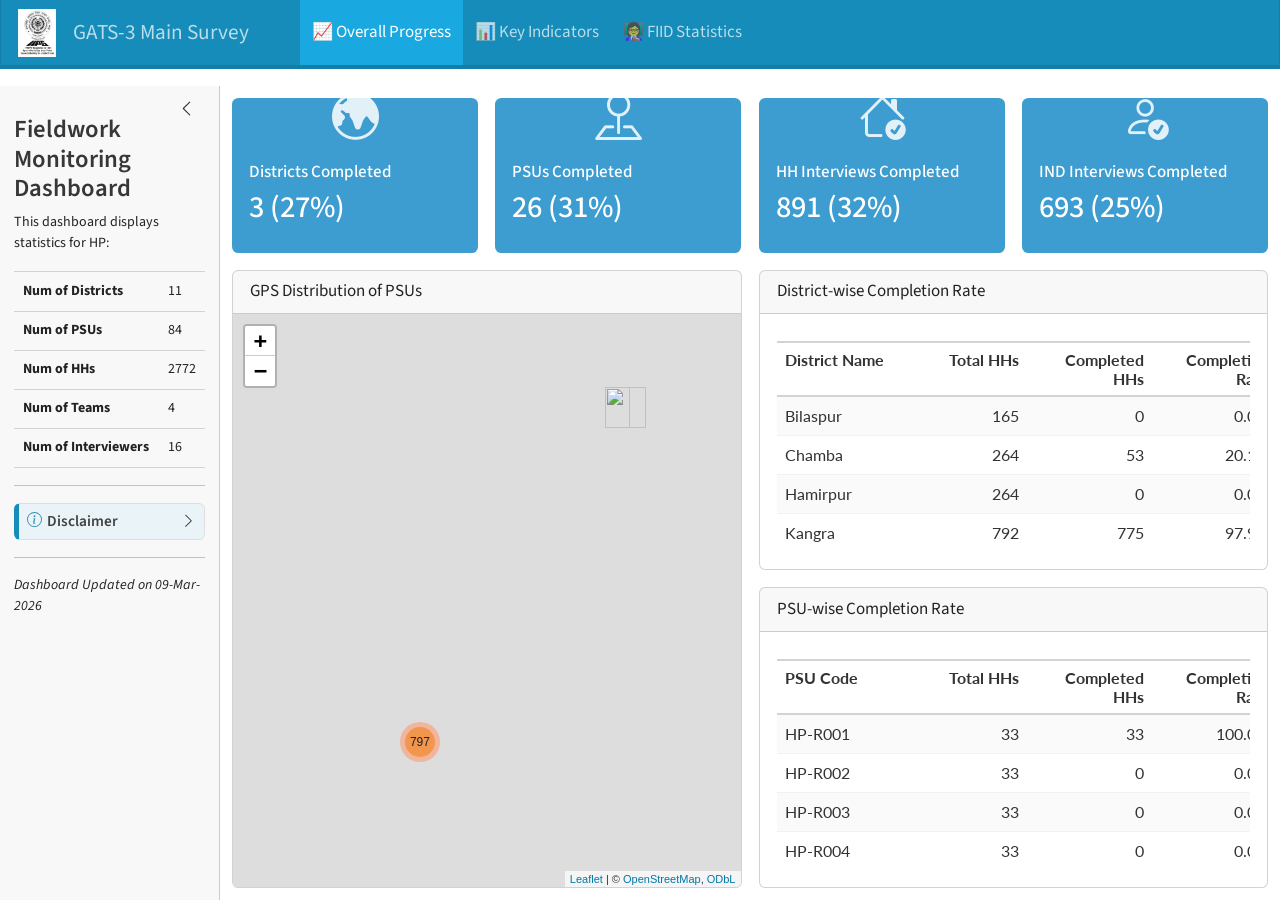
==== commit 738fb5a0: "Built site for gh-pages" ====
--- a/dash_statewise_static_v00.html
+++ b/dash_statewise_static_v00.html
@@ -121,6 +121,16 @@
 </header>
 <div class="page-layout-custom quarto-dashboard-content bslib-gap-spacing html-fill-container bslib-page-fill quarto-dashboard-pages dashboard-sidebar-container">  
 
+<div class="cell bslib-grid-item html-fill-item">
+<style type="text/css">
+
+/* Shrinks the value text inside all bslib value boxes */
+.bslib-value-box .value-box-value {
+font-size: 1.8rem !important; 
+}
+
+</style>
+</div>
 <div class="bslib-sidebar-layout html-fill-item html-fill-container" data-bslib-sidebar-open="desktop" data-bslib-sidebar-init="true" style=" --bslib-sidebar-width: 220px" data-bslib-sidebar-border="false" data-bslib-sidebar-border-radius="false"><div class="main html-fill-container html-fill-item"><div class="sidebar-content html-fill-item html-fill-container">
 <div class="tab-content bslib-grid html-fill-item html-fill-container" style="display: grid; grid-template-columns: minmax(3em, 1fr);
 grid-auto-rows: minmax(0, 1fr);">
@@ -139,52 +149,55 @@
 Districts Completed
 </p>
 <p class="value-box-value">
-0 (0%)
+3 (27%)
 </p>
 </div>
 </div>
 </div>
 <script data-bslib-card-init="">bslib.Card.initializeAllCards();</script></div><div class="card valuebox cell html-fill-item html-fill-container bslib-card bslib-value-box bg-info showcase-left-center" data-bslib-card-init="" data-require-bs-caller="card()">
 <div class="card-body html-fill-item html-fill-container">
-<div data-icon="database-up" class="html-fill-item html-fill-container value-box-grid">
+<div data-icon="pin-map" class="html-fill-item html-fill-container value-box-grid">
 <div class="value-box-showcase html-fill-item html-fill-container">
 
-<i class="bi bi-database-up"></i></div>
+<i class="bi bi-pin-map"></i></div>
 <div class="value-box-area">
 <p class="value-box-title">
 PSUs Completed
 </p>
 <p class="value-box-value">
-0 (0%)
+26 (31%)
 </p>
 </div>
 </div>
 </div>
-<script data-bslib-card-init="">bslib.Card.initializeAllCards();</script></div><div class="card valuebox cell html-fill-item html-fill-container bslib-card bslib-value-box bg-info" data-bslib-card-init="" data-require-bs-caller="card()">
+<script data-bslib-card-init="">bslib.Card.initializeAllCards();</script></div><div class="card valuebox cell html-fill-item html-fill-container bslib-card bslib-value-box bg-info showcase-left-center" data-bslib-card-init="" data-require-bs-caller="card()">
 <div class="card-body html-fill-item html-fill-container">
-<div class="html-fill-item html-fill-container value-box-grid">
+<div data-icon="house-check" class="html-fill-item html-fill-container value-box-grid">
+<div class="value-box-showcase html-fill-item html-fill-container">
+
+<i class="bi bi-house-check"></i></div>
 <div class="value-box-area">
 <p class="value-box-title">
-Households Completed
+HH Interviews Completed
 </p>
 <p class="value-box-value">
-685 (25%)
+891 (32%)
 </p>
 </div>
 </div>
 </div>
-<script data-bslib-card-init="">bslib.Card.initializeAllCards();</script></div><div class="card valuebox cell html-fill-item html-fill-container bslib-card bslib-value-box bg-success showcase-left-center" data-bslib-card-init="" data-require-bs-caller="card()">
+<script data-bslib-card-init="">bslib.Card.initializeAllCards();</script></div><div class="card valuebox cell html-fill-item html-fill-container bslib-card bslib-value-box bg-info showcase-left-center" data-bslib-card-init="" data-require-bs-caller="card()">
 <div class="card-body html-fill-item html-fill-container">
-<div data-icon="hand-thumbs-up" class="html-fill-item html-fill-container value-box-grid">
+<div data-icon="person-check" class="html-fill-item html-fill-container value-box-grid">
 <div class="value-box-showcase html-fill-item html-fill-container">
 
-<i class="bi bi-hand-thumbs-up"></i></div>
+<i class="bi bi-person-check"></i></div>
 <div class="value-box-area">
 <p class="value-box-title">
-Consent Refusal Rate
+IND Interviews Completed
 </p>
 <p class="value-box-value">
-11 (1.6%)
+693 (25%)
 </p>
 </div>
 </div>
@@ -200,8 +213,8 @@
 </span></div></div>
 <div class="card-body html-fill-item html-fill-container" style="padding: 0px;">
 <div class="cell-output-display html-fill-item html-fill-container">
-<div class="leaflet html-widget html-fill-item html-fill-container" id="htmlwidget-0b8c1b39b964a969262e" style="width:100%;height:195px;"></div>
-<script type="application/json" data-for="htmlwidget-0b8c1b39b964a969262e">{"x":{"options":{"crs":{"crsClass":"L.CRS.EPSG3857","code":null,"proj4def":null,"projectedBounds":null,"options":{}}},"calls":[{"method":"addTiles","args":["https://{s}.tile.openstreetmap.org/{z}/{x}/{y}.png",null,null,{"minZoom":0,"maxZoom":18,"tileSize":256,"subdomains":"abc","errorTileUrl":"","tms":false,"noWrap":false,"zoomOffset":0,"zoomReverse":false,"opacity":1,"zIndex":1,"detectRetina":false,"attribution":"&copy; <a href=\"https://openstreetmap.org/copyright/\">OpenStreetMap<\/a>,  <a href=\"https://opendatacommons.org/licenses/odbl/\">ODbL<\/a>"}]},{"method":"addMarkers","args":[[32.52012666666667,32.520185,32.52000166666667,32.52015333333333,32.52040166666666,32.5314977,32.519815,32.52019499999999,32.52009833333333,32.52004166666666,32.51960999999999,31.98470666666666,32.52025166666667,32.52032833333333,32.52014833333333,32.520595,32.52015666666667,32.52018333333333,32.5323585,37.71828833333333,32.520915,32.52133,32.5212,32.52078666666667,32.52038,32.52023,32.52086833333333,32.52098666666667,32.52039,32.45172166666667,32.450995,32.45129333333333,32.45111333333333,32.450805,32.45024833333333,32.45117666666667,32.45147499999999,32.45136166666667,32.45151166666667,32.45197833333334,32.45236666666666,32.45370666666667,32.06479666666667,32.0647452,32.06422833333333,32.064415,32.06415333333334,32.06234,32.06221333333334,32.05884166666667,32.05967333333333,32.06033,32.05977166666666,32.060035,32.06030333333333,32.05964333333333,32.05874666666667,32.05944666666667,32.06360166666666,32.06192666666666,32.05962333333333,32.05967166666667,32.05939,32.057965,32.06176333333334,32.06256166666667,32.06461333333333,32.06471666666666,32.060015,32.06630833333334,32.06575,32.08077833333333,32.081485,32.08076666666667,32.08067666666667,32.08109833333333,32.08090166666667,32.08157166666667,32.08097,32.080905,32.08093833333333,32.080265,32.08176833333334,32.08103333333334,32.08077666666667,32.08084333333333,32.080845,32.08080166666667,32.08241,32.08079333333333,32.08074999999999,32.07849,32.07891166666666,32.081375,32.078385,32.07912166666667,32.080245,32.07877333333333,32.07882833333333,32.08140166666667,32.08150666666667,32.08126,32.20141666666667,32.199295,32.201555,32.199985,32.20072833333334,32.19716166666667,32.19698666666667,32.19682,32.19680333333334,32.19400666666667,32.19858666666666,32.1961,32.19449666666667,32.19395666666667,32.19387666666667,32.19578333333333,32.19688333333333,32.19741666666666,32.200315,32.20072833333334,32.19826666666667,32.20221333333333,32.20141833333333,32.201375,32.20209166666667,32.20191166666667,32.20119333333334,32.20125833333334,32.20125166666666,31.84201833333333,31.84157833333334,31.84133666666667,31.8452263,31.841405,31.7653,31.84041666666667,31.84059666666667,31.8406611,31.84066166666667,31.84058166666667,31.83982833333334,31.84045,31.84500166666667,31.84363,31.8438,31.84369333333333,31.84376166666667,31.8434988,31.84313333333334,31.84252833333333,31.84351833333334,31.84271666666667,31.843275,31.84143,31.8423079,31.83998166666667,31.8452289,31.84238,31.84080166666667,31.84102166666667,31.84357833333333,31.843145,31.84370666666667,31.83710833333334,31.84105666666667,31.842605,31.83705333333333,31.83693666666666,31.83722666666667,31.83698499999999,31.83665166666666,31.83712666666667,31.837325,31.83765666666666,31.83633166666667,31.83716833333334,31.836885,31.836495,31.83549166666667,31.83496833333334,31.83406166666667,31.83410833333333,31.8312335,31.836995,31.83701333333333,31.83172166666667,31.83766666666667,31.83845,31.837115,32.23861333333333,32.23811,32.23708833333333,32.238965,32.24200833333334,32.239295,32.24186333333333,32.23674166666667,32.23641333333333,32.24135,32.23946,32.24094333333333,32.23863333333334,32.24029833333334,32.24004,32.24116,32.24080833333333,32.23918,32.24113166666667,32.24105666666667,32.24094333333333,32.23864,32.23951,32.239505,32.238895,32.23857833333333,32.23957166666666,32.23957333333333,32.23907,32.240415,32.12830666666667,32.12942333333334,32.12969666666667,32.12919666666667,32.12922666666667,32.12898833333334,32.12924166666667,32.12861666666667,32.12829,32.128555,32.128885,32.130765,32.13112166666667,32.13103666666667,32.13048333333334,32.13132333333333,32.13135166666667,32.131235,32.13023333333333,32.12984666666667,32.13142000000001,32.13096333333333,32.129465,32.131545,32.131725,32.13114166666666,32.13316333333333,32.132155,32.13290833333333,32.13253166666667,32.13177833333334,31.94892666666666,31.94717166666667,31.94935666666667,31.950635,31.94950166666667,31.95204833333333,31.9520385,31.95205833333334,31.948335,31.95020833333333,31.948205,31.94787666666667,31.94792166666667,31.948215,31.94856333333333,31.94707833333333,31.94814666666667,31.94704,31.94720833333333,31.94721333333333,31.95012,31.94991,31.94959833333333,31.949715,31.94816666666667,31.94897833333334,31.94882166666666,31.94995166666667,31.94738166666667,32.11384833333333,32.11451833333333,32.11388166666666,32.10541333333333,32.11248833333333,32.11194166666667,32.11322,32.11203166666667,32.11075,32.11061333333334,32.11089666666667,32.11061166666666,32.10990333333334,32.10955666666667,32.10954,32.107605,32.10698833333333,32.107285,32.10672833333333,32.10749999999999,32.11085166666667,32.11152666666667,32.11327000000001,32.11245166666667,32.11401666666666,32.11392,32.11465166666667,32.11567333333333,32.11384666666667,32.2151769,32.21412833333333,32.21600166666666,32.21547666666667,32.21491,32.21409000000001,32.21438,32.21461833333333,32.214195,32.21483333333333,32.21496666666667,32.214875,32.21471,32.21504833333334,32.21487833333333,32.21512333333333,32.215195,32.2152597,32.215735,32.20975,32.20958666666667,32.20988166666667,32.20974333333334,32.21031833333333,32.2102306,32.20972833333334,32.20986833333333,32.2153067,32.2103824,32.21015166666667,31.81841333333334,31.81737,31.81820333333333,31.80909833333333,31.81691166666667,31.81704833333333,31.81695,31.808495,31.816905,31.81579333333333,31.813205,31.810955,31.812805,31.812525,31.81140166666667,31.80978,31.81309,31.80956166666666,31.81210833333334,31.81149666666667,31.80955166666667,31.809295,31.80853166666667,31.80943166666667,31.80865833333333,31.80816833333333,31.80914333333333,31.80956333333334,31.81846666666667,31.81743833333333,31.92381666666667,31.92413,31.923975,31.92463,31.924595,31.925055,31.924905,31.92489833333333,31.92462,31.92479666666667,31.9248945,31.92495166666667,31.92648833333334,31.92571333333334,31.92677333333334,31.927405,31.92707666666667,31.92511,31.92471,31.92523666666667,31.92549,31.92202666666667,31.919494,31.92122,31.92169166666667,31.92291166666666,31.92265166666667,31.92296833333333,31.92314166666667,31.92343666666666,31.92351666666667,32.28273166666667,32.352025,32.349155,32.34768999999999,32.34831833333333,32.346055,32.347985,32.34713666666666,32.34880333333333,32.3467938,32.34613666666667,32.3406156,32.34326333333333,32.343655,32.34338333333334,32.3432381,32.34310166666667,32.343634,32.34522333333334,32.34615833333333,32.3469703,32.3469746,32.3469422,32.34803166666666,32.12117666666666,32.1188311,32.11549166666667,32.114645,32.11555333333333,32.11500166666666,32.11615500000001,32.115265,32.11540666666667,32.11510166666667,32.11527333333333,32.11501,32.1157704,32.115835,32.11432333333333,32.11614333333333,32.11695166666667,32.11605666666667,32.11542333333333,32.11531666666666,32.11542666666666,32.11531166666667,32.11548333333334,32.11571666666667,32.11579166666667,32.11563166666667,32.11604666666666,32.11732666666667,32.11764666666667,32.11816,32.11916333333333,32.08558666666667,32.08561333333333,32.0854256,32.08544833333334,32.08426,32.08496166666666,32.0844784,32.084425,32.0840838,32.0838006,32.08308,32.0858816,32.084065,32.08355833333334,32.083355,32.0844703,32.083355,32.08216666666667,32.08238666666667,32.08164166666666,32.08171166666667,32.08227666666667,32.078565,32.08382,32.08076666666667,32.08095,32.08091,32.08243333333333,32.08265833333333,32.08475333333333,32.08450833333333,32.09387666666667,32.09222333333333,32.09038166666667,32.09,32.09182166666667,32.09085666666667,32.09087333333333,32.09101333333333,32.09108666666667,32.09184166666667,32.09467666666667,32.09494666666667,32.09523333333333,32.09683833333334,32.094478,32.096975,32.09699666666667,32.09704833333333,32.097625,32.09771666666666,32.09707166666667,32.09815666666667,32.099115,32.09858833333333,32.09851333333334,32.096065,32.09575,32.08505333333333,32.08492666666667,32.08477333333334,32.08300833333333,32.03472666666666,32.03493833333334,32.03403,32.03330666666667,32.033495,32.03330500000001,32.03250666666667,32.03169833333333,32.03222166666667,32.03324,32.035355,32.03454333333333,32.03464666666666,32.03517,32.03543,32.03566333333333,32.03559666666667,32.03598666666667,32.03618833333334,32.03645333333333,32.036765,32.03640666666667,32.03611,32.03594166666667,32.03688333333334,32.03571666666667,31.89779,31.89834166666667,31.89674,31.89841166666667,31.89737166666666,31.89820166666667,31.896565,31.89547666666666,31.89622,31.89602833333333,31.89576166666667,31.897365,31.89828666666666,31.89559833333334,31.89728333333333,31.89742166666667,31.89813833333334,31.89825833333333,31.89808166666667,31.89826,31.89833666666667,31.89453833333334,31.90035666666667,31.89843166666667,31.89831,31.89831833333334,31.902595,32.29469333333333,32.29306666666666,32.291415,32.29447833333334,32.291655,32.2952,32.29495,32.29401666666667,32.29368166666666,32.29440833333333,32.28311666666666,32.28853833333334,32.28782166666667,32.28837,32.28809666666667,32.28869833333333,32.28810333333333,32.28762166666667,32.289255,32.291165,32.29017166666667,32.28824333333333,32.28930166666667,32.28975166666667,32.28949333333333,32.28959166666667,32.28974,32.289895,32.28874166666667,32.28830833333333,32.04801166666667,32.04783166666667,32.04769833333333,32.04801833333333,32.04793833333333,32.04797166666666,32.04792999999999,32.04806166666666,32.04804,32.04756333333333,32.04802666666667,32.04805666666667,32.04840333333333,32.04793166666666,32.04796666666667,32.04791833333334,32.04798666666667,32.04865833333334,32.04919333333333,32.04793666666667,32.04824,32.04801,32.04789,32.04875333333334,32.04821833333333,32.04916666666666,32.04791666666667,32.04794666666667,32.04905666666667,32.04914333333333,32.04912833333334,32.216255,32.21580666666667,32.21580833333334,32.21548833333333,32.21520666666667,32.21509833333334,32.21461666666666,32.21433,32.2155438,32.21426166666667,32.21365833333333,32.21312666666667,32.21406833333333,32.20585833333334,32.216715,32.21654166666666,32.21673666666666,32.21668166666667,32.21636333333333,32.21668833333333,32.205955,32.21717666666667,32.21376666666666,32.2184481,32.218205,32.2176806,32.15103166666667,32.15120666666667,32.15126,32.15174333333334,32.15237666666667,32.15252166666667,32.15006333333334,32.15336666666667,32.15198833333333,32.15119333333334,32.151225,32.15133666666667,32.149265,32.14850166666667,32.14836666666667,32.148125,32.14931833333333,32.14896666666667,32.148665,32.14903166666667,32.14881333333334,32.149045,32.14930166666667,32.14937666666666,32.14920333333334,32.149085,32.26706333333333,32.26861,32.2691922,32.26988833333333,32.269645,32.269975,32.269975,32.25526166666667,32.2707393,32.27261333333333,32.27095666666666,32.27476166666667,32.27256,32.27171,32.27185166666666,32.27209333333334,32.27002,32.2735,32.27255,32.27269333333334,32.27280833333334,32.27168333333334,32.27195833333334,32.27085333333333,32.27035333333333,32.270935,32.27076166666667,32.269685,32.268955,32.26860833333333,32.26846166666667,32.268105,31.51008833333334,31.51124666666666,31.51046333333334,31.51043333333334,31.51088166666667,31.51114833333333,31.510675,31.51104333333334,31.51033333333333,31.51036,31.50957166666667,31.50952666666667,31.50908,31.5084919,31.50775,31.5085128,31.50675833333333,31.50666666666667,31.50765166666667,31.50658333333333,31.50719,31.50187,31.50898333333334,31.50643666666667,31.506385,31.50845833333334,31.5088064,31.51001333333334,31.50644,31.50948166666667,31.50942666666667,31.77881333333333,31.7794097,31.77989333333333,31.77547166666666,31.77716333333334,31.77748,31.77689333333334,31.77751833333333,31.77839666666666,31.77748,31.77779666666667,31.7796,31.78037,31.78099,31.779815,31.780125,31.77883333333333,31.77853666666666,31.77910166666667,31.77976,31.780805,31.78052666666667,31.78069,31.78115666666667,31.781228,31.78068166666667,31.78170166666666,31.78134666666666,31.78085166666666,31.78009666666667,32.20629,32.20729666666667,32.20629833333333,32.20708,32.20666666666667,32.20685,32.20698666666667,32.20692833333333,32.20735666666667,32.20552,32.20635166666667,32.20647,32.206605,32.20629833333333,32.2073381,32.20434666666667,32.20459666666667,32.2049959,32.20519,32.2064775,32.20732],[75.97257166666667,75.97228666666666,75.97114000000001,75.96882666666667,75.96938833333334,75.9758957,75.96918833333334,75.96929833333334,75.97020833333333,75.97012333333333,75.97049333333332,74.84843000000001,75.97006333333334,75.97043666666667,75.97002666666667,75.97458333333334,75.97068333333333,75.97029833333333,75.9640552,80.54742666666667,75.97049,75.97113833333333,75.97235000000001,75.97139999999999,75.97163333333333,75.970865,75.97234,75.97222666666667,75.97243333333333,76.49275333333334,76.49437333333334,76.49395,76.49338833333333,76.49279166666666,76.49259333333333,76.493195,76.49218500000001,76.49280666666667,76.49268499999999,76.49222166666667,76.49197166666666,76.49252333333334,76.46253666666667,76.4622734,76.46191833333334,76.46249666666667,76.46254999999999,76.46119666666667,76.46060166666666,76.46203,76.46206166666666,76.46251333333333,76.46280333333334,76.46266833333334,76.46197166666667,76.46131166666667,76.46235666666666,76.46120833333333,76.46088,76.46175333333333,76.46119,76.45835166666667,76.46066166666667,76.46045166666666,76.46053000000001,76.46065333333333,76.46128999999999,76.46312500000001,76.46213333333334,76.46171,76.46267833333333,75.91744333333332,75.917575,75.91767166666666,75.91759999999999,75.91745999999999,75.91742333333333,75.91701333333334,75.91759666666667,75.91769333333333,75.91761166666667,75.917455,75.91745333333333,75.91775666666668,75.91753833333334,75.91821,75.91762999999999,75.91765166666667,75.91746333333334,75.91759499999999,75.91774333333333,75.91709833333333,75.91712166666666,75.9173,75.91663166666667,75.91718833333333,75.91697500000001,75.91753666666666,75.91701500000001,75.917275,75.91702166666667,75.91715666666667,76.22625500000001,76.22384666666667,76.22444,76.22572833333334,76.22568833333334,76.22116166666666,76.22123166666667,76.22070000000001,76.220675,76.21816666666668,76.21694833333332,76.21897833333334,76.21984500000001,76.21925166666666,76.21931666666666,76.21932166666667,76.21991,76.22011166666667,76.22048333333333,76.21961666666667,76.21900166666666,76.21878833333334,76.21822833333334,76.21818499999999,76.21828333333333,76.21905666666666,76.22081,76.22126666666666,76.22108499999999,76.26784666666667,76.26749666666666,76.26704333333333,76.2568612,76.26675166666668,76.33725666666666,76.26613333333333,76.265845,76.2651352,76.26566333333334,76.26481666666668,76.264005,76.26473833333333,76.26358166666667,76.262995,76.26323833333332,76.26324,76.26318833333333,76.2629053,76.26273500000001,76.26249,76.26594166666668,76.26247499999999,76.26265666666667,76.26267,76.26155249999999,76.26297833333334,76.2568684,76.26159166666666,76.26179499999999,76.26514999999999,76.09004166666666,76.08933999999999,76.08853000000001,76.09086000000001,76.08894166666667,76.08813499999999,76.09111833333333,76.09108333333333,76.09133833333334,76.091095,76.08487666666666,76.08476833333334,76.09044166666666,76.08982833333333,76.0908,76.09095333333333,76.08466666666666,76.08441833333333,76.08336333333334,76.08348500000001,76.08233333333332,76.08222166666665,76.0803738,76.09096,76.08453666666666,76.08079500000001,76.08485833333334,76.08778166666666,76.09091333333335,76.27333833333334,76.27343999999999,76.27382666666668,76.27307833333333,76.27145999999999,76.27381,76.27129333333333,76.27375499999999,76.27463666666667,76.27102166666667,76.272355,76.27108166666667,76.27360333333333,76.27205833333333,76.27143,76.27137333333333,76.271265,76.27203,76.27116666666667,76.27093333333333,76.27088999999999,76.27162666666666,76.27230666666667,76.273315,76.271635,76.27259333333333,76.27194333333334,76.27356333333334,76.27326833333333,76.271395,76.5669,76.56520500000001,76.56556999999999,76.56539833333333,76.56538666666667,76.56679166666666,76.56695833333333,76.565995,76.56622666666667,76.56700000000001,76.56703,76.56532999999999,76.56513666666666,76.56525000000001,76.56580666666667,76.56467500000001,76.56427166666667,76.56417666666667,76.56406333333332,76.56292000000001,76.56139666666667,76.56215999999999,76.56251666666667,76.562445,76.5638,76.56180833333333,76.56738166666668,76.56225833333333,76.56386666666667,76.56389166666666,76.56394333333333,76.64254166666666,76.64359166666667,76.64175,76.64193,76.63151166666667,76.65012833333334,76.65014499999999,76.65053166666667,76.64640833333333,76.64621000000001,76.643405,76.64355166666665,76.64283999999999,76.642895,76.64273166666666,76.64297833333333,76.6429,76.64342333333335,76.64326,76.64273,76.63581166666667,76.63246000000001,76.63164,76.63098333333333,76.63145166666666,76.63101666666667,76.630825,76.64154166666667,76.64718666666666,76.42676333333334,76.42559,76.425465,76.268765,76.42157833333334,76.42396333333333,76.42703499999999,76.427345,76.42713999999999,76.42743833333334,76.42729166666666,76.42674166666667,76.42829499999999,76.42851666666667,76.42849,76.43080666666667,76.42968999999999,76.43175333333333,76.43327833333333,76.43183666666667,76.43202333333333,76.43454166666668,76.43554666666667,76.43456500000001,76.43222999999999,76.43029333333334,76.42993,76.42950833333333,76.435545,76.3023329,76.30427166666666,76.303185,76.30364,76.30359,76.30228000000001,76.30205500000001,76.30263333333333,76.30240166666667,76.30270999999999,76.30271833333333,76.30311166666667,76.30278166666668,76.302015,76.302105,76.30194499999999,76.30156833333334,76.30225590000001,76.29999500000001,76.29471166666667,76.294875,76.29468166666668,76.29165166666667,76.29133666666667,76.29230200000001,76.292455,76.293735,76.30088910000001,76.2909417,76.29419333333334,76.25969000000001,76.26003666666666,76.26242333333333,76.257575,76.26156666666667,76.26112833333333,76.26092,76.25663833333333,76.26152833333335,76.26050000000001,76.25925000000001,76.25749833333333,76.26098666666667,76.26183666666667,76.25728166666666,76.25757333333333,76.25918666666666,76.25719666666667,76.25769,76.25761666666668,76.256745,76.25688166666667,76.25633333333333,76.26003666666666,76.25899166666666,76.25846166666666,76.25717666666667,76.25668999999999,76.26437666666668,76.26029166666667,76.23516333333333,76.23516666666666,76.234685,76.23334833333334,76.23313499999999,76.23270166666666,76.23255999999999,76.23236,76.23197166666667,76.23209833333334,76.2315777,76.23228333333333,76.23321166666666,76.23351666666667,76.23432,76.23569333333333,76.23543500000001,76.23409666666666,76.23488833333334,76.23493666666667,76.23530666666667,76.23532833333334,76.230903,76.23489833333333,76.23485333333333,76.234185,76.23394499999999,76.23382666666666,76.23376166666667,76.23348833333333,76.232895,75.85198833333334,75.91539666666667,75.91427666666667,75.91600666666666,75.91563833333333,75.91024166666666,75.91411666666666,75.91280333333334,75.91195833333333,75.9104526,75.91116666666667,75.91188440000001,75.91150166666667,75.90980333333333,75.90962500000001,75.9096625,75.90894333333334,75.90962759999999,75.91028,75.90882166666667,75.9071805,75.90717410000001,75.9072056,75.91098000000001,76.26153333333333,76.2602412,76.25682333333333,76.25837833333334,76.25783,76.25600333333334,76.25794833333333,76.25816166666667,76.25686166666667,76.25765333333334,76.25664499999999,76.25680333333334,76.25646020000001,76.256315,76.25577166666667,76.25633500000001,76.25288333333333,76.25541166666667,76.25663,76.25635333333334,76.25636833333333,76.25650833333334,76.2576,76.25685833333334,76.25693333333334,76.25721666666666,76.25731,76.25863,76.256835,76.25930166666667,76.26139833333333,76.35090166666667,76.35029166666666,76.3515723,76.35125833333333,76.351055,76.350615,76.350297,76.35123166666668,76.3505688,76.3509389,76.35164166666667,76.3577591,76.35018333333333,76.350005,76.34959000000001,76.35023200000001,76.34921833333333,76.34847166666667,76.34907166666667,76.34900166666667,76.34941499999999,76.34850166666666,76.3463837,76.35015833333334,76.34659000000001,76.34682333333333,76.346025,76.34816500000001,76.34867333333334,76.34942666666667,76.34962333333333,76.59374,76.59439999999999,76.59191333333334,76.59058666666667,76.59364000000001,76.59471333333333,76.59473833333332,76.59386666666666,76.593855,76.59158666666667,76.59283499999999,76.59274833333333,76.59252833333333,76.59141500000001,76.5916247,76.59070166666667,76.59084,76.59137666666668,76.59063666666665,76.59084833333333,76.590795,76.59025333333334,76.590535,76.58975666666667,76.59084333333334,76.59212333333333,76.59284666666667,76.59788333333333,76.59891833333333,76.59883833333333,76.59973833333333,76.55322833333334,76.55309333333334,76.55207666666666,76.55313500000001,76.55242,76.5526,76.55032666666666,76.54996833333333,76.54999166666667,76.55049000000001,76.55197833333334,76.55199500000001,76.55203,76.55209499999999,76.55196166666666,76.55225,76.55201333333333,76.55173333333333,76.55148666666668,76.55135833333334,76.55134333333334,76.5518,76.55188,76.55196500000001,76.55198833333334,76.55321333333333,76.62093499999999,76.62121166666667,76.62912166666666,76.62904166666667,76.62833166666665,76.62134833333333,76.62868666666667,76.63548166666666,76.62999833333333,76.63012000000001,76.62956333333334,76.63518833333333,76.62136166666666,76.63269166666667,76.63777666666667,76.63679333333333,76.620885,76.62148499999999,76.62124833333334,76.62129499999999,76.62139999999999,76.63063833333334,76.62869833333333,76.62152666666665,76.62136000000001,76.62132666666666,76.629615,75.82694499999999,75.82513333333333,75.82543000000001,75.82711333333333,75.82507833333334,75.82186833333334,75.82082833333334,75.82254166666667,75.82338166666666,75.82222499999999,75.85380833333333,75.822935,75.82224833333333,75.82237166666667,75.82234833333334,75.82298,75.820015,75.81882,75.81943333333334,75.81839833333333,75.81808666666667,75.815185,75.81143166666668,75.807885,75.80736333333333,75.8079,75.81204166666666,75.81280166666667,75.81333833333333,75.81346499999999,76.07928833333334,76.07944833333333,76.07901,76.07958166666667,76.07943833333334,76.07937666666666,76.07937,76.07937166666667,76.07948,76.07912333333334,76.07945666666666,76.07943666666667,76.07985333333333,76.08022666666668,76.07934333333333,76.07942166666666,76.079385,76.07979999999999,76.08080666666666,76.07902,76.07933,76.07941000000001,76.0793,76.07998333333333,76.07944166666667,76.08067833333332,76.079345,76.07925,76.080585,76.08071833333334,76.08072666666666,75.66897999999999,75.66889166666667,75.66896666666666,75.66932,75.66966499999999,75.66892333333334,75.6692,75.669845,75.6690064,75.66938333333333,75.66934333333333,75.66798999999999,75.66904,75.66316166666667,75.66946,75.66844166666667,75.66859333333333,75.66865666666666,75.66886666666666,75.66896,75.66350666666668,75.66844333333333,75.66264333333334,75.6676829,75.66833833333334,75.6685889,75.72912666666666,75.72090166666666,75.728735,75.72844666666667,75.72916000000001,75.72882833333333,75.72913,75.72942500000001,75.72635333333332,75.725565,75.72410666666666,75.72404666666667,75.72869666666666,75.72795500000001,75.727965,75.72800666666667,75.72732333333333,75.72747833333332,75.72781833333333,75.72759333333333,75.72776500000001,75.72783833333332,75.72808499999999,75.72860833333334,75.72873833333333,75.72858333333333,75.87547666666666,75.87494833333334,75.87481409999999,75.87367999999999,75.87394500000001,75.87425833333333,75.87184000000001,75.89080666666668,75.8717781,75.87293666666666,75.87198333333335,75.87786333333334,75.87332333333333,75.87390666666667,75.87372166666667,75.87285,75.87351333333332,75.87348166666668,75.87334333333334,75.87398833333333,75.87334833333333,75.874635,75.87444166666667,75.87390166666667,75.874675,75.87561333333333,75.87537999999999,75.87584833333334,75.87570166666666,75.87573666666667,75.87673666666666,75.87661833333333,76.17708833333333,76.17861166666667,76.19116000000001,76.18305000000001,76.17866666666667,76.1801,76.17994166666668,76.179025,76.17905833333333,76.17894166666666,76.17897500000001,76.17848833333333,76.17641499999999,76.1779714,76.17826833333334,76.1779693,76.18154666666666,76.18479166666665,76.18639166666667,76.18577833333333,76.18758166666666,76.17822833333334,76.18250166666667,76.18292333333333,76.17870500000001,76.17751,76.1773415,76.17716166666668,76.17919000000001,76.17643166666667,76.17555666666667,76.015395,76.0143139,76.01285833333333,76.01176833333334,76.01213833333333,76.01145333333334,76.00963,76.00912166666667,76.00897666666667,76.01046166666667,76.01203000000001,76.01090333333333,76.01261,76.00412,76.01045666666667,76.01085333333334,76.00869166666666,76.00964333333333,76.00852666666667,76.00938166666667,76.00736333333333,76.00606166666667,76.00533833333334,76.00418500000001,76.0042905,76.00579833333333,76.00716666666668,76.00792666666666,76.00796333333332,76.00916333333333,76.32534000000001,76.32397333333333,76.32520833333334,76.32570333333334,76.32560166666667,76.32564000000001,76.32559333333333,76.32553833333333,76.32564166666666,76.32446166666666,76.32506833333333,76.32475666666666,76.32526833333333,76.325405,76.3239992,76.32563333333333,76.325985,76.3264525,76.32719999999999,76.3253595,76.32393833333334],null,null,null,{"interactive":true,"draggable":false,"keyboard":true,"title":"","alt":"","zIndexOffset":0,"opacity":1,"riseOnHover":false,"riseOffset":250},["<b>District: <\/b>Chamba<br><b>PSU Code: <\/b>HP-R001<br><b>FIID: <\/b>120401<br><b>HH No: <\/b>GATS-3/004/001","<b>District: <\/b>Chamba<br><b>PSU Code: <\/b>HP-R001<br><b>FIID: <\/b>120404<br><b>HH No: <\/b>GATS-3/007/001","<b>District: <\/b>Chamba<br><b>PSU Code: <\/b>HP-R001<br><b>FIID: <\/b>120402<br><b>HH No: <\/b>GATS-3/013/002","<b>District: <\/b>Chamba<br><b>PSU Code: <\/b>HP-R001<br><b>FIID: <\/b>120403<br><b>HH No: <\/b>GATS-3/031/001","<b>District: <\/b>Chamba<br><b>PSU Code: <\/b>HP-R001<br><b>FIID: <\/b>120403<br><b>HH No: <\/b>GATS-3/035/001","<b>District: <\/b>Chamba<br><b>PSU Code: <\/b>HP-R001<br><b>FIID: <\/b>120404<br><b>HH No: <\/b>GATS-3/040/001","<b>District: <\/b>Chamba<br><b>PSU Code: <\/b>HP-R001<br><b>FIID: <\/b>120401<br><b>HH No: <\/b>GATS-3/041/002","<b>District: <\/b>Chamba<br><b>PSU Code: <\/b>HP-R001<br><b>FIID: <\/b>120403<br><b>HH No: <\/b>GATS-3/042/001","<b>District: <\/b>Chamba<br><b>PSU Code: <\/b>HP-R001<br><b>FIID: <\/b>120403<br><b>HH No: <\/b>GATS-3/046/001","<b>District: <\/b>Chamba<br><b>PSU Code: <\/b>HP-R001<br><b>FIID: <\/b>120401<br><b>HH No: <\/b>GATS-3/046/002","<b>District: <\/b>Chamba<br><b>PSU Code: <\/b>HP-R001<br><b>FIID: <\/b>120403<br><b>HH No: <\/b>GATS-3/051/001","<b>District: <\/b>Chamba<br><b>PSU Code: <\/b>HP-R001<br><b>FIID: <\/b>120401<br><b>HH No: <\/b>GATS-3/052/001","<b>District: <\/b>Chamba<br><b>PSU Code: <\/b>HP-R001<br><b>FIID: <\/b>120401<br><b>HH No: <\/b>GATS-3/053/001","<b>District: <\/b>Chamba<br><b>PSU Code: <\/b>HP-R001<br><b>FIID: <\/b>120401<br><b>HH No: <\/b>GATS-3/054/002","<b>District: <\/b>Chamba<br><b>PSU Code: <\/b>HP-R001<br><b>FIID: <\/b>120402<br><b>HH No: <\/b>GATS-3/054/003","<b>District: <\/b>Chamba<br><b>PSU Code: <\/b>HP-R001<br><b>FIID: <\/b>120403<br><b>HH No: <\/b>GATS-3/057/001","<b>District: <\/b>Chamba<br><b>PSU Code: <\/b>HP-R001<br><b>FIID: <\/b>120403<br><b>HH No: <\/b>GATS-3/058/001","<b>District: <\/b>Chamba<br><b>PSU Code: <\/b>HP-R001<br><b>FIID: <\/b>120402<br><b>HH No: <\/b>GATS-3/059/001","<b>District: <\/b>Chamba<br><b>PSU Code: <\/b>HP-R001<br><b>FIID: <\/b>120403<br><b>HH No: <\/b>GATS-3/060/001","<b>District: <\/b>Chamba<br><b>PSU Code: <\/b>HP-R001<br><b>FIID: <\/b>120403<br><b>HH No: <\/b>GATS-3/064/001","<b>District: <\/b>Chamba<br><b>PSU Code: <\/b>HP-R001<br><b>FIID: <\/b>120401<br><b>HH No: <\/b>GATS-3/067/001","<b>District: <\/b>Chamba<br><b>PSU Code: <\/b>HP-R001<br><b>FIID: <\/b>120403<br><b>HH No: <\/b>GATS-3/069/001","<b>District: <\/b>Chamba<br><b>PSU Code: <\/b>HP-R001<br><b>FIID: <\/b>120402<br><b>HH No: <\/b>GATS-3/071/002","<b>District: <\/b>Chamba<br><b>PSU Code: <\/b>HP-R001<br><b>FIID: <\/b>120401<br><b>HH No: <\/b>GATS-3/076/001","<b>District: <\/b>Chamba<br><b>PSU Code: <\/b>HP-R001<br><b>FIID: <\/b>120401<br><b>HH No: <\/b>GATS-3/079/001","<b>District: <\/b>Chamba<br><b>PSU Code: <\/b>HP-R001<br><b>FIID: <\/b>120404<br><b>HH No: <\/b>GATS-3/083/001","<b>District: <\/b>Chamba<br><b>PSU Code: <\/b>HP-R001<br><b>FIID: <\/b>120404<br><b>HH No: <\/b>GATS-3/086/001","<b>District: <\/b>Chamba<br><b>PSU Code: <\/b>HP-R001<br><b>FIID: <\/b>120401<br><b>HH No: <\/b>GATS-3/086/002","<b>District: <\/b>Chamba<br><b>PSU Code: <\/b>HP-R001<br><b>FIID: <\/b>120401<br><b>HH No: <\/b>GATS-3/088/002","<b>District: <\/b>Chamba<br><b>PSU Code: <\/b>HP-R005<br><b>FIID: <\/b>120104<br><b>HH No: <\/b>GATS-3/006/002","<b>District: <\/b>Chamba<br><b>PSU Code: <\/b>HP-R005<br><b>FIID: <\/b>120101<br><b>HH No: <\/b>GATS-3/011/001","<b>District: <\/b>Chamba<br><b>PSU Code: <\/b>HP-R005<br><b>FIID: <\/b>120104<br><b>HH No: <\/b>GATS-3/011/003","<b>District: <\/b>Chamba<br><b>PSU Code: <\/b>HP-R005<br><b>FIID: <\/b>120103<br><b>HH No: <\/b>GATS-3/027/001","<b>District: <\/b>Chamba<br><b>PSU Code: <\/b>HP-R005<br><b>FIID: <\/b>120102<br><b>HH No: <\/b>GATS-3/032/001","<b>District: <\/b>Chamba<br><b>PSU Code: <\/b>HP-R005<br><b>FIID: <\/b>120103<br><b>HH No: <\/b>GATS-3/034/001","<b>District: <\/b>Chamba<br><b>PSU Code: <\/b>HP-R005<br><b>FIID: <\/b>120101<br><b>HH No: <\/b>GATS-3/038/002","<b>District: <\/b>Chamba<br><b>PSU Code: <\/b>HP-R005<br><b>FIID: <\/b>120103<br><b>HH No: <\/b>GATS-3/045/001","<b>District: <\/b>Chamba<br><b>PSU Code: <\/b>HP-R005<br><b>FIID: <\/b>120103<br><b>HH No: <\/b>GATS-3/049/001","<b>District: <\/b>Chamba<br><b>PSU Code: <\/b>HP-R005<br><b>FIID: <\/b>120104<br><b>HH No: <\/b>GATS-3/064/001","<b>District: <\/b>Chamba<br><b>PSU Code: <\/b>HP-R005<br><b>FIID: <\/b>120103<br><b>HH No: <\/b>GATS-3/065/001","<b>District: <\/b>Chamba<br><b>PSU Code: <\/b>HP-R005<br><b>FIID: <\/b>120101<br><b>HH No: <\/b>GATS-3/067/001","<b>District: <\/b>Chamba<br><b>PSU Code: <\/b>HP-R005<br><b>FIID: <\/b>120102<br><b>HH No: <\/b>GATS-3/110/002","<b>District: <\/b>Kangra<br><b>PSU Code: <\/b>HP-R008<br><b>FIID: <\/b>120302<br><b>HH No: <\/b>GATS-3/003/001","<b>District: <\/b>Kangra<br><b>PSU Code: <\/b>HP-R008<br><b>FIID: <\/b>120304<br><b>HH No: <\/b>GATS-3/007/001","<b>District: <\/b>Kangra<br><b>PSU Code: <\/b>HP-R008<br><b>FIID: <\/b>120304<br><b>HH No: <\/b>GATS-3/013/001","<b>District: <\/b>Kangra<br><b>PSU Code: <\/b>HP-R008<br><b>FIID: <\/b>120302<br><b>HH No: <\/b>GATS-3/018/002","<b>District: <\/b>Kangra<br><b>PSU Code: <\/b>HP-R008<br><b>FIID: <\/b>120303<br><b>HH No: <\/b>GATS-3/022/001","<b>District: <\/b>Kangra<br><b>PSU Code: <\/b>HP-R008<br><b>FIID: <\/b>120301<br><b>HH No: <\/b>GATS-3/030/001","<b>District: <\/b>Kangra<br><b>PSU Code: <\/b>HP-R008<br><b>FIID: <\/b>120301<br><b>HH No: <\/b>GATS-3/033/001","<b>District: <\/b>Kangra<br><b>PSU Code: <\/b>HP-R008<br><b>FIID: <\/b>120301<br><b>HH No: <\/b>GATS-3/070/001","<b>District: <\/b>Kangra<br><b>PSU Code: <\/b>HP-R008<br><b>FIID: <\/b>120301<br><b>HH No: <\/b>GATS-3/075/001","<b>District: <\/b>Kangra<br><b>PSU Code: <\/b>HP-R008<br><b>FIID: <\/b>120301<br><b>HH No: <\/b>GATS-3/078/001","<b>District: <\/b>Kangra<br><b>PSU Code: <\/b>HP-R008<br><b>FIID: <\/b>120302<br><b>HH No: <\/b>GATS-3/081/001","<b>District: <\/b>Kangra<br><b>PSU Code: <\/b>HP-R008<br><b>FIID: <\/b>120302<br><b>HH No: <\/b>GATS-3/086/001","<b>District: <\/b>Kangra<br><b>PSU Code: <\/b>HP-R008<br><b>FIID: <\/b>120304<br><b>HH No: <\/b>GATS-3/091/001","<b>District: <\/b>Kangra<br><b>PSU Code: <\/b>HP-R008<br><b>FIID: <\/b>120303<br><b>HH No: <\/b>GATS-3/102/001","<b>District: <\/b>Kangra<br><b>PSU Code: <\/b>HP-R008<br><b>FIID: <\/b>120303<br><b>HH No: <\/b>GATS-3/106/001","<b>District: <\/b>Kangra<br><b>PSU Code: <\/b>HP-R008<br><b>FIID: <\/b>120301<br><b>HH No: <\/b>GATS-3/108/001","<b>District: <\/b>Kangra<br><b>PSU Code: <\/b>HP-R008<br><b>FIID: <\/b>120303<br><b>HH No: <\/b>GATS-3/115/001","<b>District: <\/b>Kangra<br><b>PSU Code: <\/b>HP-R008<br><b>FIID: <\/b>120304<br><b>HH No: <\/b>GATS-3/118/001","<b>District: <\/b>Kangra<br><b>PSU Code: <\/b>HP-R008<br><b>FIID: <\/b>120304<br><b>HH No: <\/b>GATS-3/124/001","<b>District: <\/b>Kangra<br><b>PSU Code: <\/b>HP-R008<br><b>FIID: <\/b>120301<br><b>HH No: <\/b>GATS-3/132/001","<b>District: <\/b>Kangra<br><b>PSU Code: <\/b>HP-R008<br><b>FIID: <\/b>120303<br><b>HH No: <\/b>GATS-3/136/001","<b>District: <\/b>Kangra<br><b>PSU Code: <\/b>HP-R008<br><b>FIID: <\/b>120301<br><b>HH No: <\/b>GATS-3/145/001","<b>District: <\/b>Kangra<br><b>PSU Code: <\/b>HP-R008<br><b>FIID: <\/b>120301<br><b>HH No: <\/b>GATS-3/158/001","<b>District: <\/b>Kangra<br><b>PSU Code: <\/b>HP-R008<br><b>FIID: <\/b>120303<br><b>HH No: <\/b>GATS-3/163/001","<b>District: <\/b>Kangra<br><b>PSU Code: <\/b>HP-R008<br><b>FIID: <\/b>120302<br><b>HH No: <\/b>GATS-3/169/001","<b>District: <\/b>Kangra<br><b>PSU Code: <\/b>HP-R008<br><b>FIID: <\/b>120303<br><b>HH No: <\/b>GATS-3/175/001","<b>District: <\/b>Kangra<br><b>PSU Code: <\/b>HP-R008<br><b>FIID: <\/b>120301<br><b>HH No: <\/b>GATS-3/179/001","<b>District: <\/b>Kangra<br><b>PSU Code: <\/b>HP-R008<br><b>FIID: <\/b>120301<br><b>HH No: <\/b>GATS-3/191/001","<b>District: <\/b>Kangra<br><b>PSU Code: <\/b>HP-R008<br><b>FIID: <\/b>120301<br><b>HH No: <\/b>GATS-3/195/001","<b>District: <\/b>Kangra<br><b>PSU Code: <\/b>HP-R009<br><b>FIID: <\/b>120101<br><b>HH No: <\/b>GATS-3/000/001","<b>District: <\/b>Kangra<br><b>PSU Code: <\/b>HP-R009<br><b>FIID: <\/b>120103<br><b>HH No: <\/b>GATS-3/004/001","<b>District: <\/b>Kangra<br><b>PSU Code: <\/b>HP-R009<br><b>FIID: <\/b>120103<br><b>HH No: <\/b>GATS-3/007/001","<b>District: <\/b>Kangra<br><b>PSU Code: <\/b>HP-R009<br><b>FIID: <\/b>120104<br><b>HH No: <\/b>GATS-3/012/001","<b>District: <\/b>Kangra<br><b>PSU Code: <\/b>HP-R009<br><b>FIID: <\/b>120101<br><b>HH No: <\/b>GATS-3/014/001","<b>District: <\/b>Kangra<br><b>PSU Code: <\/b>HP-R009<br><b>FIID: <\/b>120103<br><b>HH No: <\/b>GATS-3/015/001","<b>District: <\/b>Kangra<br><b>PSU Code: <\/b>HP-R009<br><b>FIID: <\/b>120102<br><b>HH No: <\/b>GATS-3/019/001","<b>District: <\/b>Kangra<br><b>PSU Code: <\/b>HP-R009<br><b>FIID: <\/b>120101<br><b>HH No: <\/b>GATS-3/021/001","<b>District: <\/b>Kangra<br><b>PSU Code: <\/b>HP-R009<br><b>FIID: <\/b>120101<br><b>HH No: <\/b>GATS-3/024/001","<b>District: <\/b>Kangra<br><b>PSU Code: <\/b>HP-R009<br><b>FIID: <\/b>120104<br><b>HH No: <\/b>GATS-3/030/001","<b>District: <\/b>Kangra<br><b>PSU Code: <\/b>HP-R009<br><b>FIID: <\/b>120102<br><b>HH No: <\/b>GATS-3/036/001","<b>District: <\/b>Kangra<br><b>PSU Code: <\/b>HP-R009<br><b>FIID: <\/b>120102<br><b>HH No: <\/b>GATS-3/045/001","<b>District: <\/b>Kangra<br><b>PSU Code: <\/b>HP-R009<br><b>FIID: <\/b>120104<br><b>HH No: <\/b>GATS-3/047/001","<b>District: <\/b>Kangra<br><b>PSU Code: <\/b>HP-R009<br><b>FIID: <\/b>120101<br><b>HH No: <\/b>GATS-3/050/001","<b>District: <\/b>Kangra<br><b>PSU Code: <\/b>HP-R009<br><b>FIID: <\/b>120103<br><b>HH No: <\/b>GATS-3/058/001","<b>District: <\/b>Kangra<br><b>PSU Code: <\/b>HP-R009<br><b>FIID: <\/b>120101<br><b>HH No: <\/b>GATS-3/063/001","<b>District: <\/b>Kangra<br><b>PSU Code: <\/b>HP-R009<br><b>FIID: <\/b>120101<br><b>HH No: <\/b>GATS-3/067/001","<b>District: <\/b>Kangra<br><b>PSU Code: <\/b>HP-R009<br><b>FIID: <\/b>120102<br><b>HH No: <\/b>GATS-3/072/001","<b>District: <\/b>Kangra<br><b>PSU Code: <\/b>HP-R009<br><b>FIID: <\/b>120104<br><b>HH No: <\/b>GATS-3/076/001","<b>District: <\/b>Kangra<br><b>PSU Code: <\/b>HP-R009<br><b>FIID: <\/b>120101<br><b>HH No: <\/b>GATS-3/083/001","<b>District: <\/b>Kangra<br><b>PSU Code: <\/b>HP-R009<br><b>FIID: <\/b>120101<br><b>HH No: <\/b>GATS-3/086/001","<b>District: <\/b>Kangra<br><b>PSU Code: <\/b>HP-R009<br><b>FIID: <\/b>120101<br><b>HH No: <\/b>GATS-3/090/001","<b>District: <\/b>Kangra<br><b>PSU Code: <\/b>HP-R009<br><b>FIID: <\/b>120104<br><b>HH No: <\/b>GATS-3/097/001","<b>District: <\/b>Kangra<br><b>PSU Code: <\/b>HP-R009<br><b>FIID: <\/b>120103<br><b>HH No: <\/b>GATS-3/104/001","<b>District: <\/b>Kangra<br><b>PSU Code: <\/b>HP-R009<br><b>FIID: <\/b>120103<br><b>HH No: <\/b>GATS-3/108/001","<b>District: <\/b>Kangra<br><b>PSU Code: <\/b>HP-R009<br><b>FIID: <\/b>120102<br><b>HH No: <\/b>GATS-3/110/001","<b>District: <\/b>Kangra<br><b>PSU Code: <\/b>HP-R009<br><b>FIID: <\/b>120103<br><b>HH No: <\/b>GATS-3/113/001","<b>District: <\/b>Kangra<br><b>PSU Code: <\/b>HP-R009<br><b>FIID: <\/b>120101<br><b>HH No: <\/b>GATS-3/120/001","<b>District: <\/b>Kangra<br><b>PSU Code: <\/b>HP-R009<br><b>FIID: <\/b>120101<br><b>HH No: <\/b>GATS-3/121/001","<b>District: <\/b>Kangra<br><b>PSU Code: <\/b>HP-R009<br><b>FIID: <\/b>120103<br><b>HH No: <\/b>GATS-3/125/001","<b>District: <\/b>Kangra<br><b>PSU Code: <\/b>HP-R009<br><b>FIID: <\/b>120103<br><b>HH No: <\/b>GATS-3/129/001","<b>District: <\/b>Kangra<br><b>PSU Code: <\/b>HP-R010<br><b>FIID: <\/b>120101<br><b>HH No: <\/b>GATS-3/002/001","<b>District: <\/b>Kangra<br><b>PSU Code: <\/b>HP-R010<br><b>FIID: <\/b>120101<br><b>HH No: <\/b>GATS-3/013/001","<b>District: <\/b>Kangra<br><b>PSU Code: <\/b>HP-R010<br><b>FIID: <\/b>120102<br><b>HH No: <\/b>GATS-3/021/001","<b>District: <\/b>Kangra<br><b>PSU Code: <\/b>HP-R010<br><b>FIID: <\/b>120103<br><b>HH No: <\/b>GATS-3/048/001","<b>District: <\/b>Kangra<br><b>PSU Code: <\/b>HP-R010<br><b>FIID: <\/b>120104<br><b>HH No: <\/b>GATS-3/050/003","<b>District: <\/b>Kangra<br><b>PSU Code: <\/b>HP-R010<br><b>FIID: <\/b>120102<br><b>HH No: <\/b>GATS-3/060/001","<b>District: <\/b>Kangra<br><b>PSU Code: <\/b>HP-R010<br><b>FIID: <\/b>120104<br><b>HH No: <\/b>GATS-3/071/001","<b>District: <\/b>Kangra<br><b>PSU Code: <\/b>HP-R010<br><b>FIID: <\/b>120101<br><b>HH No: <\/b>GATS-3/079/001","<b>District: <\/b>Kangra<br><b>PSU Code: <\/b>HP-R010<br><b>FIID: <\/b>120101<br><b>HH No: <\/b>GATS-3/093/001","<b>District: <\/b>Kangra<br><b>PSU Code: <\/b>HP-R010<br><b>FIID: <\/b>120101<br><b>HH No: <\/b>GATS-3/101/001","<b>District: <\/b>Kangra<br><b>PSU Code: <\/b>HP-R010<br><b>FIID: <\/b>120103<br><b>HH No: <\/b>GATS-3/110/001","<b>District: <\/b>Kangra<br><b>PSU Code: <\/b>HP-R010<br><b>FIID: <\/b>120103<br><b>HH No: <\/b>GATS-3/117/001","<b>District: <\/b>Kangra<br><b>PSU Code: <\/b>HP-R010<br><b>FIID: <\/b>120101<br><b>HH No: <\/b>GATS-3/124/001","<b>District: <\/b>Kangra<br><b>PSU Code: <\/b>HP-R010<br><b>FIID: <\/b>120103<br><b>HH No: <\/b>GATS-3/132/001","<b>District: <\/b>Kangra<br><b>PSU Code: <\/b>HP-R010<br><b>FIID: <\/b>120102<br><b>HH No: <\/b>GATS-3/139/001","<b>District: <\/b>Kangra<br><b>PSU Code: <\/b>HP-R010<br><b>FIID: <\/b>120101<br><b>HH No: <\/b>GATS-3/145/001","<b>District: <\/b>Kangra<br><b>PSU Code: <\/b>HP-R010<br><b>FIID: <\/b>120101<br><b>HH No: <\/b>GATS-3/152/001","<b>District: <\/b>Kangra<br><b>PSU Code: <\/b>HP-R010<br><b>FIID: <\/b>120102<br><b>HH No: <\/b>GATS-3/157/001","<b>District: <\/b>Kangra<br><b>PSU Code: <\/b>HP-R010<br><b>FIID: <\/b>120101<br><b>HH No: <\/b>GATS-3/170/001","<b>District: <\/b>Kangra<br><b>PSU Code: <\/b>HP-R010<br><b>FIID: <\/b>120102<br><b>HH No: <\/b>GATS-3/178/001","<b>District: <\/b>Kangra<br><b>PSU Code: <\/b>HP-R010<br><b>FIID: <\/b>120103<br><b>HH No: <\/b>GATS-3/187/001","<b>District: <\/b>Kangra<br><b>PSU Code: <\/b>HP-R010<br><b>FIID: <\/b>120103<br><b>HH No: <\/b>GATS-3/209/001","<b>District: <\/b>Kangra<br><b>PSU Code: <\/b>HP-R010<br><b>FIID: <\/b>120101<br><b>HH No: <\/b>GATS-3/214/001","<b>District: <\/b>Kangra<br><b>PSU Code: <\/b>HP-R010<br><b>FIID: <\/b>120104<br><b>HH No: <\/b>GATS-3/220/001","<b>District: <\/b>Kangra<br><b>PSU Code: <\/b>HP-R010<br><b>FIID: <\/b>120103<br><b>HH No: <\/b>GATS-3/224/002","<b>District: <\/b>Kangra<br><b>PSU Code: <\/b>HP-R010<br><b>FIID: <\/b>120103<br><b>HH No: <\/b>GATS-3/228/001","<b>District: <\/b>Kangra<br><b>PSU Code: <\/b>HP-R010<br><b>FIID: <\/b>120101<br><b>HH No: <\/b>GATS-3/236/001","<b>District: <\/b>Kangra<br><b>PSU Code: <\/b>HP-R010<br><b>FIID: <\/b>120101<br><b>HH No: <\/b>GATS-3/241/001","<b>District: <\/b>Kangra<br><b>PSU Code: <\/b>HP-R010<br><b>FIID: <\/b>120104<br><b>HH No: <\/b>GATS-3/246/001","<b>District: <\/b>Kangra<br><b>PSU Code: <\/b>HP-R011<br><b>FIID: <\/b>120403<br><b>HH No: <\/b>GATS-3/001/001","<b>District: <\/b>Kangra<br><b>PSU Code: <\/b>HP-R011<br><b>FIID: <\/b>120404<br><b>HH No: <\/b>GATS-3/010/001","<b>District: <\/b>Kangra<br><b>PSU Code: <\/b>HP-R011<br><b>FIID: <\/b>120402<br><b>HH No: <\/b>GATS-3/020/001","<b>District: <\/b>Kangra<br><b>PSU Code: <\/b>HP-R011<br><b>FIID: <\/b>120403<br><b>HH No: <\/b>GATS-3/025/001","<b>District: <\/b>Kangra<br><b>PSU Code: <\/b>HP-R011<br><b>FIID: <\/b>120402<br><b>HH No: <\/b>GATS-3/035/001","<b>District: <\/b>Kangra<br><b>PSU Code: <\/b>HP-R011<br><b>FIID: <\/b>120403<br><b>HH No: <\/b>GATS-3/039/001","<b>District: <\/b>Kangra<br><b>PSU Code: <\/b>HP-R011<br><b>FIID: <\/b>120401<br><b>HH No: <\/b>GATS-3/052/001","<b>District: <\/b>Kangra<br><b>PSU Code: <\/b>HP-R011<br><b>FIID: <\/b>120403<br><b>HH No: <\/b>GATS-3/055/001","<b>District: <\/b>Kangra<br><b>PSU Code: <\/b>HP-R011<br><b>FIID: <\/b>120403<br><b>HH No: <\/b>GATS-3/061/001","<b>District: <\/b>Kangra<br><b>PSU Code: <\/b>HP-R011<br><b>FIID: <\/b>120402<br><b>HH No: <\/b>GATS-3/064/001","<b>District: <\/b>Kangra<br><b>PSU Code: <\/b>HP-R011<br><b>FIID: <\/b>120403<br><b>HH No: <\/b>GATS-3/072/001","<b>District: <\/b>Kangra<br><b>PSU Code: <\/b>HP-R011<br><b>FIID: <\/b>120404<br><b>HH No: <\/b>GATS-3/077/001","<b>District: <\/b>Kangra<br><b>PSU Code: <\/b>HP-R011<br><b>FIID: <\/b>120403<br><b>HH No: <\/b>GATS-3/080/001","<b>District: <\/b>Kangra<br><b>PSU Code: <\/b>HP-R011<br><b>FIID: <\/b>120401<br><b>HH No: <\/b>GATS-3/106/001","<b>District: <\/b>Kangra<br><b>PSU Code: <\/b>HP-R011<br><b>FIID: <\/b>120401<br><b>HH No: <\/b>GATS-3/116/001","<b>District: <\/b>Kangra<br><b>PSU Code: <\/b>HP-R011<br><b>FIID: <\/b>120401<br><b>HH No: <\/b>GATS-3/122/001","<b>District: <\/b>Kangra<br><b>PSU Code: <\/b>HP-R011<br><b>FIID: <\/b>120401<br><b>HH No: <\/b>GATS-3/127/001","<b>District: <\/b>Kangra<br><b>PSU Code: <\/b>HP-R011<br><b>FIID: <\/b>120401<br><b>HH No: <\/b>GATS-3/130/001","<b>District: <\/b>Kangra<br><b>PSU Code: <\/b>HP-R011<br><b>FIID: <\/b>120402<br><b>HH No: <\/b>GATS-3/133/001","<b>District: <\/b>Kangra<br><b>PSU Code: <\/b>HP-R011<br><b>FIID: <\/b>120401<br><b>HH No: <\/b>GATS-3/138/001","<b>District: <\/b>Kangra<br><b>PSU Code: <\/b>HP-R011<br><b>FIID: <\/b>120403<br><b>HH No: <\/b>GATS-3/144/001","<b>District: <\/b>Kangra<br><b>PSU Code: <\/b>HP-R011<br><b>FIID: <\/b>120403<br><b>HH No: <\/b>GATS-3/147/002","<b>District: <\/b>Kangra<br><b>PSU Code: <\/b>HP-R011<br><b>FIID: <\/b>120401<br><b>HH No: <\/b>GATS-3/154/001","<b>District: <\/b>Kangra<br><b>PSU Code: <\/b>HP-R011<br><b>FIID: <\/b>120404<br><b>HH No: <\/b>GATS-3/156/001","<b>District: <\/b>Kangra<br><b>PSU Code: <\/b>HP-R011<br><b>FIID: <\/b>120401<br><b>HH No: <\/b>GATS-3/160/001","<b>District: <\/b>Kangra<br><b>PSU Code: <\/b>HP-R011<br><b>FIID: <\/b>120401<br><b>HH No: <\/b>GATS-3/164/001","<b>District: <\/b>Kangra<br><b>PSU Code: <\/b>HP-R011<br><b>FIID: <\/b>120404<br><b>HH No: <\/b>GATS-3/171/001","<b>District: <\/b>Kangra<br><b>PSU Code: <\/b>HP-R011<br><b>FIID: <\/b>120401<br><b>HH No: <\/b>GATS-3/174/001","<b>District: <\/b>Kangra<br><b>PSU Code: <\/b>HP-R011<br><b>FIID: <\/b>120404<br><b>HH No: <\/b>GATS-3/180/001","<b>District: <\/b>Kangra<br><b>PSU Code: <\/b>HP-R011<br><b>FIID: <\/b>120403<br><b>HH No: <\/b>GATS-3/185/001","<b>District: <\/b>Kangra<br><b>PSU Code: <\/b>HP-R011<br><b>FIID: <\/b>120403<br><b>HH No: <\/b>GATS-3/190/001","<b>District: <\/b>Kangra<br><b>PSU Code: <\/b>HP-R012<br><b>FIID: <\/b>120403<br><b>HH No: <\/b>GATS-3/004/001","<b>District: <\/b>Kangra<br><b>PSU Code: <\/b>HP-R012<br><b>FIID: <\/b>120403<br><b>HH No: <\/b>GATS-3/010/001","<b>District: <\/b>Kangra<br><b>PSU Code: <\/b>HP-R012<br><b>FIID: <\/b>120402<br><b>HH No: <\/b>GATS-3/012/001","<b>District: <\/b>Kangra<br><b>PSU Code: <\/b>HP-R012<br><b>FIID: <\/b>120401<br><b>HH No: <\/b>GATS-3/015/001","<b>District: <\/b>Kangra<br><b>PSU Code: <\/b>HP-R012<br><b>FIID: <\/b>120402<br><b>HH No: <\/b>GATS-3/016/001","<b>District: <\/b>Kangra<br><b>PSU Code: <\/b>HP-R012<br><b>FIID: <\/b>120403<br><b>HH No: <\/b>GATS-3/019/001","<b>District: <\/b>Kangra<br><b>PSU Code: <\/b>HP-R012<br><b>FIID: <\/b>120401<br><b>HH No: <\/b>GATS-3/021/001","<b>District: <\/b>Kangra<br><b>PSU Code: <\/b>HP-R012<br><b>FIID: <\/b>120404<br><b>HH No: <\/b>GATS-3/028/001","<b>District: <\/b>Kangra<br><b>PSU Code: <\/b>HP-R012<br><b>FIID: <\/b>120402<br><b>HH No: <\/b>GATS-3/033/001","<b>District: <\/b>Kangra<br><b>PSU Code: <\/b>HP-R012<br><b>FIID: <\/b>120401<br><b>HH No: <\/b>GATS-3/035/001","<b>District: <\/b>Kangra<br><b>PSU Code: <\/b>HP-R012<br><b>FIID: <\/b>120404<br><b>HH No: <\/b>GATS-3/039/001","<b>District: <\/b>Kangra<br><b>PSU Code: <\/b>HP-R012<br><b>FIID: <\/b>120401<br><b>HH No: <\/b>GATS-3/041/001","<b>District: <\/b>Kangra<br><b>PSU Code: <\/b>HP-R012<br><b>FIID: <\/b>120403<br><b>HH No: <\/b>GATS-3/042/001","<b>District: <\/b>Kangra<br><b>PSU Code: <\/b>HP-R012<br><b>FIID: <\/b>120402<br><b>HH No: <\/b>GATS-3/048/001","<b>District: <\/b>Kangra<br><b>PSU Code: <\/b>HP-R012<br><b>FIID: <\/b>120401<br><b>HH No: <\/b>GATS-3/049/001","<b>District: <\/b>Kangra<br><b>PSU Code: <\/b>HP-R012<br><b>FIID: <\/b>120403<br><b>HH No: <\/b>GATS-3/053/001","<b>District: <\/b>Kangra<br><b>PSU Code: <\/b>HP-R012<br><b>FIID: <\/b>120403<br><b>HH No: <\/b>GATS-3/055/001","<b>District: <\/b>Kangra<br><b>PSU Code: <\/b>HP-R012<br><b>FIID: <\/b>120404<br><b>HH No: <\/b>GATS-3/056/001","<b>District: <\/b>Kangra<br><b>PSU Code: <\/b>HP-R012<br><b>FIID: <\/b>120401<br><b>HH No: <\/b>GATS-3/058/001","<b>District: <\/b>Kangra<br><b>PSU Code: <\/b>HP-R012<br><b>FIID: <\/b>120404<br><b>HH No: <\/b>GATS-3/059/001","<b>District: <\/b>Kangra<br><b>PSU Code: <\/b>HP-R012<br><b>FIID: <\/b>120403<br><b>HH No: <\/b>GATS-3/065/001","<b>District: <\/b>Kangra<br><b>PSU Code: <\/b>HP-R012<br><b>FIID: <\/b>120403<br><b>HH No: <\/b>GATS-3/066/001","<b>District: <\/b>Kangra<br><b>PSU Code: <\/b>HP-R012<br><b>FIID: <\/b>120404<br><b>HH No: <\/b>GATS-3/069/001","<b>District: <\/b>Kangra<br><b>PSU Code: <\/b>HP-R012<br><b>FIID: <\/b>120401<br><b>HH No: <\/b>GATS-3/070/001","<b>District: <\/b>Kangra<br><b>PSU Code: <\/b>HP-R012<br><b>FIID: <\/b>120401<br><b>HH No: <\/b>GATS-3/074/001","<b>District: <\/b>Kangra<br><b>PSU Code: <\/b>HP-R012<br><b>FIID: <\/b>120401<br><b>HH No: <\/b>GATS-3/077/001","<b>District: <\/b>Kangra<br><b>PSU Code: <\/b>HP-R012<br><b>FIID: <\/b>120401<br><b>HH No: <\/b>GATS-3/080/001","<b>District: <\/b>Kangra<br><b>PSU Code: <\/b>HP-R012<br><b>FIID: <\/b>120402<br><b>HH No: <\/b>GATS-3/083/001","<b>District: <\/b>Kangra<br><b>PSU Code: <\/b>HP-R012<br><b>FIID: <\/b>120403<br><b>HH No: <\/b>GATS-3/084/001","<b>District: <\/b>Kangra<br><b>PSU Code: <\/b>HP-R013<br><b>FIID: <\/b>120103<br><b>HH No: <\/b>GATS-3/002/001","<b>District: <\/b>Kangra<br><b>PSU Code: <\/b>HP-R013<br><b>FIID: <\/b>120103<br><b>HH No: <\/b>GATS-3/006/002","<b>District: <\/b>Kangra<br><b>PSU Code: <\/b>HP-R013<br><b>FIID: <\/b>120103<br><b>HH No: <\/b>GATS-3/009/001","<b>District: <\/b>Kangra<br><b>PSU Code: <\/b>HP-R013<br><b>FIID: <\/b>120102<br><b>HH No: <\/b>GATS-3/016/001","<b>District: <\/b>Kangra<br><b>PSU Code: <\/b>HP-R013<br><b>FIID: <\/b>120101<br><b>HH No: <\/b>GATS-3/025/001","<b>District: <\/b>Kangra<br><b>PSU Code: <\/b>HP-R013<br><b>FIID: <\/b>120104<br><b>HH No: <\/b>GATS-3/028/002","<b>District: <\/b>Kangra<br><b>PSU Code: <\/b>HP-R013<br><b>FIID: <\/b>120101<br><b>HH No: <\/b>GATS-3/031/001","<b>District: <\/b>Kangra<br><b>PSU Code: <\/b>HP-R013<br><b>FIID: <\/b>120103<br><b>HH No: <\/b>GATS-3/033/001","<b>District: <\/b>Kangra<br><b>PSU Code: <\/b>HP-R013<br><b>FIID: <\/b>120103<br><b>HH No: <\/b>GATS-3/035/001","<b>District: <\/b>Kangra<br><b>PSU Code: <\/b>HP-R013<br><b>FIID: <\/b>120101<br><b>HH No: <\/b>GATS-3/038/001","<b>District: <\/b>Kangra<br><b>PSU Code: <\/b>HP-R013<br><b>FIID: <\/b>120104<br><b>HH No: <\/b>GATS-3/040/001","<b>District: <\/b>Kangra<br><b>PSU Code: <\/b>HP-R013<br><b>FIID: <\/b>120101<br><b>HH No: <\/b>GATS-3/042/001","<b>District: <\/b>Kangra<br><b>PSU Code: <\/b>HP-R013<br><b>FIID: <\/b>120102<br><b>HH No: <\/b>GATS-3/044/001","<b>District: <\/b>Kangra<br><b>PSU Code: <\/b>HP-R013<br><b>FIID: <\/b>120102<br><b>HH No: <\/b>GATS-3/047/001","<b>District: <\/b>Kangra<br><b>PSU Code: <\/b>HP-R013<br><b>FIID: <\/b>120103<br><b>HH No: <\/b>GATS-3/051/001","<b>District: <\/b>Kangra<br><b>PSU Code: <\/b>HP-R013<br><b>FIID: <\/b>120103<br><b>HH No: <\/b>GATS-3/052/001","<b>District: <\/b>Kangra<br><b>PSU Code: <\/b>HP-R013<br><b>FIID: <\/b>120103<br><b>HH No: <\/b>GATS-3/053/001","<b>District: <\/b>Kangra<br><b>PSU Code: <\/b>HP-R013<br><b>FIID: <\/b>120104<br><b>HH No: <\/b>GATS-3/055/001","<b>District: <\/b>Kangra<br><b>PSU Code: <\/b>HP-R013<br><b>FIID: <\/b>120101<br><b>HH No: <\/b>GATS-3/059/001","<b>District: <\/b>Kangra<br><b>PSU Code: <\/b>HP-R013<br><b>FIID: <\/b>120101<br><b>HH No: <\/b>GATS-3/061/001","<b>District: <\/b>Kangra<br><b>PSU Code: <\/b>HP-R013<br><b>FIID: <\/b>120101<br><b>HH No: <\/b>GATS-3/063/001","<b>District: <\/b>Kangra<br><b>PSU Code: <\/b>HP-R013<br><b>FIID: <\/b>120102<br><b>HH No: <\/b>GATS-3/065/001","<b>District: <\/b>Kangra<br><b>PSU Code: <\/b>HP-R013<br><b>FIID: <\/b>120101<br><b>HH No: <\/b>GATS-3/067/001","<b>District: <\/b>Kangra<br><b>PSU Code: <\/b>HP-R013<br><b>FIID: <\/b>120101<br><b>HH No: <\/b>GATS-3/070/001","<b>District: <\/b>Kangra<br><b>PSU Code: <\/b>HP-R013<br><b>FIID: <\/b>120103<br><b>HH No: <\/b>GATS-3/072/002","<b>District: <\/b>Kangra<br><b>PSU Code: <\/b>HP-R013<br><b>FIID: <\/b>120104<br><b>HH No: <\/b>GATS-3/082/001","<b>District: <\/b>Kangra<br><b>PSU Code: <\/b>HP-R013<br><b>FIID: <\/b>120104<br><b>HH No: <\/b>GATS-3/084/001","<b>District: <\/b>Kangra<br><b>PSU Code: <\/b>HP-R013<br><b>FIID: <\/b>120101<br><b>HH No: <\/b>GATS-3/089/001","<b>District: <\/b>Kangra<br><b>PSU Code: <\/b>HP-R013<br><b>FIID: <\/b>120101<br><b>HH No: <\/b>GATS-3/092/001","<b>District: <\/b>Kangra<br><b>PSU Code: <\/b>HP-R013<br><b>FIID: <\/b>120102<br><b>HH No: <\/b>GATS-3/098/001","<b>District: <\/b>Kangra<br><b>PSU Code: <\/b>HP-R014<br><b>FIID: <\/b>120301<br><b>HH No: <\/b>GATS-3/013/001","<b>District: <\/b>Kangra<br><b>PSU Code: <\/b>HP-R014<br><b>FIID: <\/b>120301<br><b>HH No: <\/b>GATS-3/025/001","<b>District: <\/b>Kangra<br><b>PSU Code: <\/b>HP-R014<br><b>FIID: <\/b>120303<br><b>HH No: <\/b>GATS-3/028/001","<b>District: <\/b>Kangra<br><b>PSU Code: <\/b>HP-R014<br><b>FIID: <\/b>120304<br><b>HH No: <\/b>GATS-3/035/001","<b>District: <\/b>Kangra<br><b>PSU Code: <\/b>HP-R014<br><b>FIID: <\/b>120303<br><b>HH No: <\/b>GATS-3/042/001","<b>District: <\/b>Kangra<br><b>PSU Code: <\/b>HP-R014<br><b>FIID: <\/b>120303<br><b>HH No: <\/b>GATS-3/050/001","<b>District: <\/b>Kangra<br><b>PSU Code: <\/b>HP-R014<br><b>FIID: <\/b>120303<br><b>HH No: <\/b>GATS-3/050/003","<b>District: <\/b>Kangra<br><b>PSU Code: <\/b>HP-R014<br><b>FIID: <\/b>120301<br><b>HH No: <\/b>GATS-3/060/001","<b>District: <\/b>Kangra<br><b>PSU Code: <\/b>HP-R014<br><b>FIID: <\/b>120301<br><b>HH No: <\/b>GATS-3/064/001","<b>District: <\/b>Kangra<br><b>PSU Code: <\/b>HP-R014<br><b>FIID: <\/b>120301<br><b>HH No: <\/b>GATS-3/070/001","<b>District: <\/b>Kangra<br><b>PSU Code: <\/b>HP-R014<br><b>FIID: <\/b>120303<br><b>HH No: <\/b>GATS-3/071/002","<b>District: <\/b>Kangra<br><b>PSU Code: <\/b>HP-R014<br><b>FIID: <\/b>120304<br><b>HH No: <\/b>GATS-3/078/001","<b>District: <\/b>Kangra<br><b>PSU Code: <\/b>HP-R014<br><b>FIID: <\/b>120302<br><b>HH No: <\/b>GATS-3/085/001","<b>District: <\/b>Kangra<br><b>PSU Code: <\/b>HP-R014<br><b>FIID: <\/b>120303<br><b>HH No: <\/b>GATS-3/085/003","<b>District: <\/b>Kangra<br><b>PSU Code: <\/b>HP-R014<br><b>FIID: <\/b>120303<br><b>HH No: <\/b>GATS-3/088/001","<b>District: <\/b>Kangra<br><b>PSU Code: <\/b>HP-R014<br><b>FIID: <\/b>120304<br><b>HH No: <\/b>GATS-3/100/003","<b>District: <\/b>Kangra<br><b>PSU Code: <\/b>HP-R014<br><b>FIID: <\/b>120303<br><b>HH No: <\/b>GATS-3/102/001","<b>District: <\/b>Kangra<br><b>PSU Code: <\/b>HP-R014<br><b>FIID: <\/b>120302<br><b>HH No: <\/b>GATS-3/107/001","<b>District: <\/b>Kangra<br><b>PSU Code: <\/b>HP-R014<br><b>FIID: <\/b>120303<br><b>HH No: <\/b>GATS-3/113/001","<b>District: <\/b>Kangra<br><b>PSU Code: <\/b>HP-R014<br><b>FIID: <\/b>120301<br><b>HH No: <\/b>GATS-3/117/001","<b>District: <\/b>Kangra<br><b>PSU Code: <\/b>HP-R014<br><b>FIID: <\/b>120301<br><b>HH No: <\/b>GATS-3/133/001","<b>District: <\/b>Kangra<br><b>PSU Code: <\/b>HP-R014<br><b>FIID: <\/b>120301<br><b>HH No: <\/b>GATS-3/138/001","<b>District: <\/b>Kangra<br><b>PSU Code: <\/b>HP-R014<br><b>FIID: <\/b>120301<br><b>HH No: <\/b>GATS-3/151/001","<b>District: <\/b>Kangra<br><b>PSU Code: <\/b>HP-R014<br><b>FIID: <\/b>120302<br><b>HH No: <\/b>GATS-3/156/001","<b>District: <\/b>Kangra<br><b>PSU Code: <\/b>HP-R014<br><b>FIID: <\/b>120303<br><b>HH No: <\/b>GATS-3/161/001","<b>District: <\/b>Kangra<br><b>PSU Code: <\/b>HP-R014<br><b>FIID: <\/b>120301<br><b>HH No: <\/b>GATS-3/171/001","<b>District: <\/b>Kangra<br><b>PSU Code: <\/b>HP-R014<br><b>FIID: <\/b>120301<br><b>HH No: <\/b>GATS-3/175/001","<b>District: <\/b>Kangra<br><b>PSU Code: <\/b>HP-R014<br><b>FIID: <\/b>120301<br><b>HH No: <\/b>GATS-3/178/001","<b>District: <\/b>Kangra<br><b>PSU Code: <\/b>HP-R014<br><b>FIID: <\/b>120302<br><b>HH No: <\/b>GATS-3/181/001","<b>District: <\/b>Kangra<br><b>PSU Code: <\/b>HP-R014<br><b>FIID: <\/b>120304<br><b>HH No: <\/b>GATS-3/184/002","<b>District: <\/b>Kangra<br><b>PSU Code: <\/b>HP-R014<br><b>FIID: <\/b>120304<br><b>HH No: <\/b>GATS-3/192/001","<b>District: <\/b>Kangra<br><b>PSU Code: <\/b>HP-R015<br><b>FIID: <\/b>120304<br><b>HH No: <\/b>GATS-3/008/001","<b>District: <\/b>Kangra<br><b>PSU Code: <\/b>HP-R015<br><b>FIID: <\/b>120304<br><b>HH No: <\/b>GATS-3/010/001","<b>District: <\/b>Kangra<br><b>PSU Code: <\/b>HP-R015<br><b>FIID: <\/b>120301<br><b>HH No: <\/b>GATS-3/013/001","<b>District: <\/b>Kangra<br><b>PSU Code: <\/b>HP-R015<br><b>FIID: <\/b>120303<br><b>HH No: <\/b>GATS-3/020/001","<b>District: <\/b>Kangra<br><b>PSU Code: <\/b>HP-R015<br><b>FIID: <\/b>120302<br><b>HH No: <\/b>GATS-3/028/001","<b>District: <\/b>Kangra<br><b>PSU Code: <\/b>HP-R015<br><b>FIID: <\/b>120301<br><b>HH No: <\/b>GATS-3/030/001","<b>District: <\/b>Kangra<br><b>PSU Code: <\/b>HP-R015<br><b>FIID: <\/b>120301<br><b>HH No: <\/b>GATS-3/036/001","<b>District: <\/b>Kangra<br><b>PSU Code: <\/b>HP-R015<br><b>FIID: <\/b>120304<br><b>HH No: <\/b>GATS-3/039/001","<b>District: <\/b>Kangra<br><b>PSU Code: <\/b>HP-R015<br><b>FIID: <\/b>120301<br><b>HH No: <\/b>GATS-3/045/001","<b>District: <\/b>Kangra<br><b>PSU Code: <\/b>HP-R015<br><b>FIID: <\/b>120301<br><b>HH No: <\/b>GATS-3/050/001","<b>District: <\/b>Kangra<br><b>PSU Code: <\/b>HP-R015<br><b>FIID: <\/b>120302<br><b>HH No: <\/b>GATS-3/053/001","<b>District: <\/b>Kangra<br><b>PSU Code: <\/b>HP-R015<br><b>FIID: <\/b>120303<br><b>HH No: <\/b>GATS-3/060/001","<b>District: <\/b>Kangra<br><b>PSU Code: <\/b>HP-R015<br><b>FIID: <\/b>120303<br><b>HH No: <\/b>GATS-3/067/003","<b>District: <\/b>Kangra<br><b>PSU Code: <\/b>HP-R015<br><b>FIID: <\/b>120301<br><b>HH No: <\/b>GATS-3/070/001","<b>District: <\/b>Kangra<br><b>PSU Code: <\/b>HP-R015<br><b>FIID: <\/b>120301<br><b>HH No: <\/b>GATS-3/074/001","<b>District: <\/b>Kangra<br><b>PSU Code: <\/b>HP-R015<br><b>FIID: <\/b>120302<br><b>HH No: <\/b>GATS-3/082/001","<b>District: <\/b>Kangra<br><b>PSU Code: <\/b>HP-R015<br><b>FIID: <\/b>120301<br><b>HH No: <\/b>GATS-3/086/001","<b>District: <\/b>Kangra<br><b>PSU Code: <\/b>HP-R015<br><b>FIID: <\/b>120301<br><b>HH No: <\/b>GATS-3/090/001","<b>District: <\/b>Kangra<br><b>PSU Code: <\/b>HP-R015<br><b>FIID: <\/b>120303<br><b>HH No: <\/b>GATS-3/092/001","<b>District: <\/b>Kangra<br><b>PSU Code: <\/b>HP-R015<br><b>FIID: <\/b>120303<br><b>HH No: <\/b>GATS-3/096/001","<b>District: <\/b>Kangra<br><b>PSU Code: <\/b>HP-R015<br><b>FIID: <\/b>120302<br><b>HH No: <\/b>GATS-3/107/001","<b>District: <\/b>Kangra<br><b>PSU Code: <\/b>HP-R015<br><b>FIID: <\/b>120301<br><b>HH No: <\/b>GATS-3/114/001","<b>District: <\/b>Kangra<br><b>PSU Code: <\/b>HP-R015<br><b>FIID: <\/b>120301<br><b>HH No: <\/b>GATS-3/119/001","<b>District: <\/b>Kangra<br><b>PSU Code: <\/b>HP-R015<br><b>FIID: <\/b>120304<br><b>HH No: <\/b>GATS-3/122/001","<b>District: <\/b>Kangra<br><b>PSU Code: <\/b>HP-R015<br><b>FIID: <\/b>120303<br><b>HH No: <\/b>GATS-3/126/001","<b>District: <\/b>Kangra<br><b>PSU Code: <\/b>HP-R015<br><b>FIID: <\/b>120303<br><b>HH No: <\/b>GATS-3/131/001","<b>District: <\/b>Kangra<br><b>PSU Code: <\/b>HP-R015<br><b>FIID: <\/b>120301<br><b>HH No: <\/b>GATS-3/133/001","<b>District: <\/b>Kangra<br><b>PSU Code: <\/b>HP-R015<br><b>FIID: <\/b>120303<br><b>HH No: <\/b>GATS-3/143/001","<b>District: <\/b>Kangra<br><b>PSU Code: <\/b>HP-R015<br><b>FIID: <\/b>120303<br><b>HH No: <\/b>GATS-3/146/001","<b>District: <\/b>Kangra<br><b>PSU Code: <\/b>HP-R016<br><b>FIID: <\/b>120402<br><b>HH No: <\/b>GATS-3/003/001","<b>District: <\/b>Kangra<br><b>PSU Code: <\/b>HP-R016<br><b>FIID: <\/b>120404<br><b>HH No: <\/b>GATS-3/010/001","<b>District: <\/b>Kangra<br><b>PSU Code: <\/b>HP-R016<br><b>FIID: <\/b>120402<br><b>HH No: <\/b>GATS-3/013/001","<b>District: <\/b>Kangra<br><b>PSU Code: <\/b>HP-R016<br><b>FIID: <\/b>120401<br><b>HH No: <\/b>GATS-3/019/001","<b>District: <\/b>Kangra<br><b>PSU Code: <\/b>HP-R016<br><b>FIID: <\/b>120403<br><b>HH No: <\/b>GATS-3/025/001","<b>District: <\/b>Kangra<br><b>PSU Code: <\/b>HP-R016<br><b>FIID: <\/b>120402<br><b>HH No: <\/b>GATS-3/031/001","<b>District: <\/b>Kangra<br><b>PSU Code: <\/b>HP-R016<br><b>FIID: <\/b>120402<br><b>HH No: <\/b>GATS-3/043/001","<b>District: <\/b>Kangra<br><b>PSU Code: <\/b>HP-R016<br><b>FIID: <\/b>120403<br><b>HH No: <\/b>GATS-3/048/002","<b>District: <\/b>Kangra<br><b>PSU Code: <\/b>HP-R016<br><b>FIID: <\/b>120401<br><b>HH No: <\/b>GATS-3/062/001","<b>District: <\/b>Kangra<br><b>PSU Code: <\/b>HP-R016<br><b>FIID: <\/b>120401<br><b>HH No: <\/b>GATS-3/065/001","<b>District: <\/b>Kangra<br><b>PSU Code: <\/b>HP-R016<br><b>FIID: <\/b>120401<br><b>HH No: <\/b>GATS-3/074/001","<b>District: <\/b>Kangra<br><b>PSU Code: <\/b>HP-R016<br><b>FIID: <\/b>120403<br><b>HH No: <\/b>GATS-3/077/001","<b>District: <\/b>Kangra<br><b>PSU Code: <\/b>HP-R016<br><b>FIID: <\/b>120401<br><b>HH No: <\/b>GATS-3/081/001","<b>District: <\/b>Kangra<br><b>PSU Code: <\/b>HP-R016<br><b>FIID: <\/b>120403<br><b>HH No: <\/b>GATS-3/086/001","<b>District: <\/b>Kangra<br><b>PSU Code: <\/b>HP-R016<br><b>FIID: <\/b>120404<br><b>HH No: <\/b>GATS-3/089/002","<b>District: <\/b>Kangra<br><b>PSU Code: <\/b>HP-R016<br><b>FIID: <\/b>120404<br><b>HH No: <\/b>GATS-3/093/001","<b>District: <\/b>Kangra<br><b>PSU Code: <\/b>HP-R016<br><b>FIID: <\/b>120401<br><b>HH No: <\/b>GATS-3/098/001","<b>District: <\/b>Kangra<br><b>PSU Code: <\/b>HP-R016<br><b>FIID: <\/b>120403<br><b>HH No: <\/b>GATS-3/106/001","<b>District: <\/b>Kangra<br><b>PSU Code: <\/b>HP-R016<br><b>FIID: <\/b>120402<br><b>HH No: <\/b>GATS-3/110/001","<b>District: <\/b>Kangra<br><b>PSU Code: <\/b>HP-R016<br><b>FIID: <\/b>120401<br><b>HH No: <\/b>GATS-3/114/001","<b>District: <\/b>Kangra<br><b>PSU Code: <\/b>HP-R016<br><b>FIID: <\/b>120401<br><b>HH No: <\/b>GATS-3/128/001","<b>District: <\/b>Kangra<br><b>PSU Code: <\/b>HP-R016<br><b>FIID: <\/b>120401<br><b>HH No: <\/b>GATS-3/137/001","<b>District: <\/b>Kangra<br><b>PSU Code: <\/b>HP-R016<br><b>FIID: <\/b>120401<br><b>HH No: <\/b>GATS-3/147/001","<b>District: <\/b>Kangra<br><b>PSU Code: <\/b>HP-R016<br><b>FIID: <\/b>120404<br><b>HH No: <\/b>GATS-3/152/001","<b>District: <\/b>Kangra<br><b>PSU Code: <\/b>HP-R016<br><b>FIID: <\/b>120401<br><b>HH No: <\/b>GATS-3/160/001","<b>District: <\/b>Kangra<br><b>PSU Code: <\/b>HP-R016<br><b>FIID: <\/b>120404<br><b>HH No: <\/b>GATS-3/174/001","<b>District: <\/b>Kangra<br><b>PSU Code: <\/b>HP-R016<br><b>FIID: <\/b>120403<br><b>HH No: <\/b>GATS-3/176/002","<b>District: <\/b>Kangra<br><b>PSU Code: <\/b>HP-R016<br><b>FIID: <\/b>120403<br><b>HH No: <\/b>GATS-3/184/001","<b>District: <\/b>Kangra<br><b>PSU Code: <\/b>HP-R016<br><b>FIID: <\/b>120401<br><b>HH No: <\/b>GATS-3/190/001","<b>District: <\/b>Kangra<br><b>PSU Code: <\/b>HP-R017<br><b>FIID: <\/b>120103<br><b>HH No: <\/b>GATS-3/006/002","<b>District: <\/b>Kangra<br><b>PSU Code: <\/b>HP-R017<br><b>FIID: <\/b>120104<br><b>HH No: <\/b>GATS-3/009/001","<b>District: <\/b>Kangra<br><b>PSU Code: <\/b>HP-R017<br><b>FIID: <\/b>120104<br><b>HH No: <\/b>GATS-3/016/001","<b>District: <\/b>Kangra<br><b>PSU Code: <\/b>HP-R017<br><b>FIID: <\/b>120102<br><b>HH No: <\/b>GATS-3/025/001","<b>District: <\/b>Kangra<br><b>PSU Code: <\/b>HP-R017<br><b>FIID: <\/b>120101<br><b>HH No: <\/b>GATS-3/028/002","<b>District: <\/b>Kangra<br><b>PSU Code: <\/b>HP-R017<br><b>FIID: <\/b>120103<br><b>HH No: <\/b>GATS-3/031/001","<b>District: <\/b>Kangra<br><b>PSU Code: <\/b>HP-R017<br><b>FIID: <\/b>120103<br><b>HH No: <\/b>GATS-3/033/001","<b>District: <\/b>Kangra<br><b>PSU Code: <\/b>HP-R017<br><b>FIID: <\/b>120103<br><b>HH No: <\/b>GATS-3/035/001","<b>District: <\/b>Kangra<br><b>PSU Code: <\/b>HP-R017<br><b>FIID: <\/b>120102<br><b>HH No: <\/b>GATS-3/040/001","<b>District: <\/b>Kangra<br><b>PSU Code: <\/b>HP-R017<br><b>FIID: <\/b>120102<br><b>HH No: <\/b>GATS-3/042/001","<b>District: <\/b>Kangra<br><b>PSU Code: <\/b>HP-R017<br><b>FIID: <\/b>120102<br><b>HH No: <\/b>GATS-3/044/001","<b>District: <\/b>Kangra<br><b>PSU Code: <\/b>HP-R017<br><b>FIID: <\/b>120101<br><b>HH No: <\/b>GATS-3/047/001","<b>District: <\/b>Kangra<br><b>PSU Code: <\/b>HP-R017<br><b>FIID: <\/b>120101<br><b>HH No: <\/b>GATS-3/048/001","<b>District: <\/b>Kangra<br><b>PSU Code: <\/b>HP-R017<br><b>FIID: <\/b>120101<br><b>HH No: <\/b>GATS-3/051/001","<b>District: <\/b>Kangra<br><b>PSU Code: <\/b>HP-R017<br><b>FIID: <\/b>120103<br><b>HH No: <\/b>GATS-3/052/001","<b>District: <\/b>Kangra<br><b>PSU Code: <\/b>HP-R017<br><b>FIID: <\/b>120101<br><b>HH No: <\/b>GATS-3/054/001","<b>District: <\/b>Kangra<br><b>PSU Code: <\/b>HP-R017<br><b>FIID: <\/b>120103<br><b>HH No: <\/b>GATS-3/056/001","<b>District: <\/b>Kangra<br><b>PSU Code: <\/b>HP-R017<br><b>FIID: <\/b>120101<br><b>HH No: <\/b>GATS-3/062/001","<b>District: <\/b>Kangra<br><b>PSU Code: <\/b>HP-R017<br><b>FIID: <\/b>120101<br><b>HH No: <\/b>GATS-3/064/001","<b>District: <\/b>Kangra<br><b>PSU Code: <\/b>HP-R017<br><b>FIID: <\/b>120101<br><b>HH No: <\/b>GATS-3/066/001","<b>District: <\/b>Kangra<br><b>PSU Code: <\/b>HP-R017<br><b>FIID: <\/b>120101<br><b>HH No: <\/b>GATS-3/070/001","<b>District: <\/b>Kangra<br><b>PSU Code: <\/b>HP-R017<br><b>FIID: <\/b>120102<br><b>HH No: <\/b>GATS-3/072/002","<b>District: <\/b>Kangra<br><b>PSU Code: <\/b>HP-R017<br><b>FIID: <\/b>120101<br><b>HH No: <\/b>GATS-3/081/001","<b>District: <\/b>Kangra<br><b>PSU Code: <\/b>HP-R017<br><b>FIID: <\/b>120103<br><b>HH No: <\/b>GATS-3/083/001","<b>District: <\/b>Kangra<br><b>PSU Code: <\/b>HP-R017<br><b>FIID: <\/b>120103<br><b>HH No: <\/b>GATS-3/086/001","<b>District: <\/b>Kangra<br><b>PSU Code: <\/b>HP-R017<br><b>FIID: <\/b>120104<br><b>HH No: <\/b>GATS-3/088/001","<b>District: <\/b>Kangra<br><b>PSU Code: <\/b>HP-R017<br><b>FIID: <\/b>120104<br><b>HH No: <\/b>GATS-3/091/001","<b>District: <\/b>Kangra<br><b>PSU Code: <\/b>HP-R017<br><b>FIID: <\/b>120103<br><b>HH No: <\/b>GATS-3/094/001","<b>District: <\/b>Kangra<br><b>PSU Code: <\/b>HP-R017<br><b>FIID: <\/b>120103<br><b>HH No: <\/b>GATS-3/097/001","<b>District: <\/b>Kangra<br><b>PSU Code: <\/b>HP-R017<br><b>FIID: <\/b>120101<br><b>HH No: <\/b>GATS-3/099/001","<b>District: <\/b>Kangra<br><b>PSU Code: <\/b>HP-R018<br><b>FIID: <\/b>120103<br><b>HH No: <\/b>GATS-3/003/001","<b>District: <\/b>Kangra<br><b>PSU Code: <\/b>HP-R018<br><b>FIID: <\/b>120102<br><b>HH No: <\/b>GATS-3/012/001","<b>District: <\/b>Kangra<br><b>PSU Code: <\/b>HP-R018<br><b>FIID: <\/b>120101<br><b>HH No: <\/b>GATS-3/032/002","<b>District: <\/b>Kangra<br><b>PSU Code: <\/b>HP-R018<br><b>FIID: <\/b>120103<br><b>HH No: <\/b>GATS-3/037/001","<b>District: <\/b>Kangra<br><b>PSU Code: <\/b>HP-R018<br><b>FIID: <\/b>120103<br><b>HH No: <\/b>GATS-3/052/001","<b>District: <\/b>Kangra<br><b>PSU Code: <\/b>HP-R018<br><b>FIID: <\/b>120103<br><b>HH No: <\/b>GATS-3/061/001","<b>District: <\/b>Kangra<br><b>PSU Code: <\/b>HP-R018<br><b>FIID: <\/b>120103<br><b>HH No: <\/b>GATS-3/070/001","<b>District: <\/b>Kangra<br><b>PSU Code: <\/b>HP-R018<br><b>FIID: <\/b>120104<br><b>HH No: <\/b>GATS-3/075/001","<b>District: <\/b>Kangra<br><b>PSU Code: <\/b>HP-R018<br><b>FIID: <\/b>120101<br><b>HH No: <\/b>GATS-3/084/001","<b>District: <\/b>Kangra<br><b>PSU Code: <\/b>HP-R018<br><b>FIID: <\/b>120104<br><b>HH No: <\/b>GATS-3/092/001","<b>District: <\/b>Kangra<br><b>PSU Code: <\/b>HP-R018<br><b>FIID: <\/b>120102<br><b>HH No: <\/b>GATS-3/099/001","<b>District: <\/b>Kangra<br><b>PSU Code: <\/b>HP-R018<br><b>FIID: <\/b>120104<br><b>HH No: <\/b>GATS-3/107/002","<b>District: <\/b>Kangra<br><b>PSU Code: <\/b>HP-R018<br><b>FIID: <\/b>120102<br><b>HH No: <\/b>GATS-3/114/002","<b>District: <\/b>Kangra<br><b>PSU Code: <\/b>HP-R018<br><b>FIID: <\/b>120104<br><b>HH No: <\/b>GATS-3/126/001","<b>District: <\/b>Kangra<br><b>PSU Code: <\/b>HP-R018<br><b>FIID: <\/b>120101<br><b>HH No: <\/b>GATS-3/136/001","<b>District: <\/b>Kangra<br><b>PSU Code: <\/b>HP-R018<br><b>FIID: <\/b>120103<br><b>HH No: <\/b>GATS-3/148/001","<b>District: <\/b>Kangra<br><b>PSU Code: <\/b>HP-R018<br><b>FIID: <\/b>120102<br><b>HH No: <\/b>GATS-3/157/001","<b>District: <\/b>Kangra<br><b>PSU Code: <\/b>HP-R018<br><b>FIID: <\/b>120103<br><b>HH No: <\/b>GATS-3/160/001","<b>District: <\/b>Kangra<br><b>PSU Code: <\/b>HP-R018<br><b>FIID: <\/b>120102<br><b>HH No: <\/b>GATS-3/171/001","<b>District: <\/b>Kangra<br><b>PSU Code: <\/b>HP-R018<br><b>FIID: <\/b>120101<br><b>HH No: <\/b>GATS-3/181/001","<b>District: <\/b>Kangra<br><b>PSU Code: <\/b>HP-R018<br><b>FIID: <\/b>120101<br><b>HH No: <\/b>GATS-3/189/001","<b>District: <\/b>Kangra<br><b>PSU Code: <\/b>HP-R018<br><b>FIID: <\/b>120101<br><b>HH No: <\/b>GATS-3/201/001","<b>District: <\/b>Kangra<br><b>PSU Code: <\/b>HP-R018<br><b>FIID: <\/b>120101<br><b>HH No: <\/b>GATS-3/210/001","<b>District: <\/b>Kangra<br><b>PSU Code: <\/b>HP-R018<br><b>FIID: <\/b>120103<br><b>HH No: <\/b>GATS-3/219/001","<b>District: <\/b>Kangra<br><b>PSU Code: <\/b>HP-R018<br><b>FIID: <\/b>120103<br><b>HH No: <\/b>GATS-3/230/001","<b>District: <\/b>Kangra<br><b>PSU Code: <\/b>HP-R018<br><b>FIID: <\/b>120103<br><b>HH No: <\/b>GATS-3/238/001","<b>District: <\/b>Kangra<br><b>PSU Code: <\/b>HP-R018<br><b>FIID: <\/b>120101<br><b>HH No: <\/b>GATS-3/251/001","<b>District: <\/b>Kangra<br><b>PSU Code: <\/b>HP-R018<br><b>FIID: <\/b>120101<br><b>HH No: <\/b>GATS-3/262/001","<b>District: <\/b>Kangra<br><b>PSU Code: <\/b>HP-R018<br><b>FIID: <\/b>120101<br><b>HH No: <\/b>GATS-3/275/001","<b>District: <\/b>Kangra<br><b>PSU Code: <\/b>HP-R018<br><b>FIID: <\/b>120101<br><b>HH No: <\/b>GATS-3/282/001","<b>District: <\/b>Kangra<br><b>PSU Code: <\/b>HP-R019<br><b>FIID: <\/b>120402<br><b>HH No: <\/b>GATS-3/007/001","<b>District: <\/b>Kangra<br><b>PSU Code: <\/b>HP-R019<br><b>FIID: <\/b>120401<br><b>HH No: <\/b>GATS-3/014/001","<b>District: <\/b>Kangra<br><b>PSU Code: <\/b>HP-R019<br><b>FIID: <\/b>120403<br><b>HH No: <\/b>GATS-3/024/001","<b>District: <\/b>Kangra<br><b>PSU Code: <\/b>HP-R019<br><b>FIID: <\/b>120403<br><b>HH No: <\/b>GATS-3/034/001","<b>District: <\/b>Kangra<br><b>PSU Code: <\/b>HP-R019<br><b>FIID: <\/b>120404<br><b>HH No: <\/b>GATS-3/049/001","<b>District: <\/b>Kangra<br><b>PSU Code: <\/b>HP-R019<br><b>FIID: <\/b>120401<br><b>HH No: <\/b>GATS-3/054/001","<b>District: <\/b>Kangra<br><b>PSU Code: <\/b>HP-R019<br><b>FIID: <\/b>120401<br><b>HH No: <\/b>GATS-3/061/001","<b>District: <\/b>Kangra<br><b>PSU Code: <\/b>HP-R019<br><b>FIID: <\/b>120401<br><b>HH No: <\/b>GATS-3/072/001","<b>District: <\/b>Kangra<br><b>PSU Code: <\/b>HP-R019<br><b>FIID: <\/b>120401<br><b>HH No: <\/b>GATS-3/092/001","<b>District: <\/b>Kangra<br><b>PSU Code: <\/b>HP-R019<br><b>FIID: <\/b>120401<br><b>HH No: <\/b>GATS-3/099/001","<b>District: <\/b>Kangra<br><b>PSU Code: <\/b>HP-R019<br><b>FIID: <\/b>120404<br><b>HH No: <\/b>GATS-3/111/001","<b>District: <\/b>Kangra<br><b>PSU Code: <\/b>HP-R019<br><b>FIID: <\/b>120403<br><b>HH No: <\/b>GATS-3/115/002","<b>District: <\/b>Kangra<br><b>PSU Code: <\/b>HP-R019<br><b>FIID: <\/b>120401<br><b>HH No: <\/b>GATS-3/128/001","<b>District: <\/b>Kangra<br><b>PSU Code: <\/b>HP-R019<br><b>FIID: <\/b>120401<br><b>HH No: <\/b>GATS-3/134/001","<b>District: <\/b>Kangra<br><b>PSU Code: <\/b>HP-R019<br><b>FIID: <\/b>120401<br><b>HH No: <\/b>GATS-3/145/001","<b>District: <\/b>Kangra<br><b>PSU Code: <\/b>HP-R019<br><b>FIID: <\/b>120403<br><b>HH No: <\/b>GATS-3/151/002","<b>District: <\/b>Kangra<br><b>PSU Code: <\/b>HP-R019<br><b>FIID: <\/b>120404<br><b>HH No: <\/b>GATS-3/158/001","<b>District: <\/b>Kangra<br><b>PSU Code: <\/b>HP-R019<br><b>FIID: <\/b>120402<br><b>HH No: <\/b>GATS-3/169/001","<b>District: <\/b>Kangra<br><b>PSU Code: <\/b>HP-R019<br><b>FIID: <\/b>120402<br><b>HH No: <\/b>GATS-3/179/001","<b>District: <\/b>Kangra<br><b>PSU Code: <\/b>HP-R019<br><b>FIID: <\/b>120403<br><b>HH No: <\/b>GATS-3/186/001","<b>District: <\/b>Kangra<br><b>PSU Code: <\/b>HP-R019<br><b>FIID: <\/b>120404<br><b>HH No: <\/b>GATS-3/191/002","<b>District: <\/b>Kangra<br><b>PSU Code: <\/b>HP-R019<br><b>FIID: <\/b>120402<br><b>HH No: <\/b>GATS-3/200/001","<b>District: <\/b>Kangra<br><b>PSU Code: <\/b>HP-R019<br><b>FIID: <\/b>120403<br><b>HH No: <\/b>GATS-3/214/001","<b>District: <\/b>Kangra<br><b>PSU Code: <\/b>HP-R019<br><b>FIID: <\/b>120401<br><b>HH No: <\/b>GATS-3/225/001","<b>District: <\/b>Kangra<br><b>PSU Code: <\/b>HP-R019<br><b>FIID: <\/b>120403<br><b>HH No: <\/b>GATS-3/229/001","<b>District: <\/b>Kangra<br><b>PSU Code: <\/b>HP-R019<br><b>FIID: <\/b>120403<br><b>HH No: <\/b>GATS-3/247/002","<b>District: <\/b>Kangra<br><b>PSU Code: <\/b>HP-R019<br><b>FIID: <\/b>120404<br><b>HH No: <\/b>GATS-3/264/001","<b>District: <\/b>Kangra<br><b>PSU Code: <\/b>HP-R019<br><b>FIID: <\/b>120403<br><b>HH No: <\/b>GATS-3/270/001","<b>District: <\/b>Kangra<br><b>PSU Code: <\/b>HP-R019<br><b>FIID: <\/b>120403<br><b>HH No: <\/b>GATS-3/274/001","<b>District: <\/b>Kangra<br><b>PSU Code: <\/b>HP-R019<br><b>FIID: <\/b>120403<br><b>HH No: <\/b>GATS-3/280/001","<b>District: <\/b>Kangra<br><b>PSU Code: <\/b>HP-R019<br><b>FIID: <\/b>120401<br><b>HH No: <\/b>GATS-3/291/001","<b>District: <\/b>Kangra<br><b>PSU Code: <\/b>HP-R020<br><b>FIID: <\/b>120201<br><b>HH No: <\/b>GATS-3/006/001","<b>District: <\/b>Kangra<br><b>PSU Code: <\/b>HP-R020<br><b>FIID: <\/b>120204<br><b>HH No: <\/b>GATS-3/016/001","<b>District: <\/b>Kangra<br><b>PSU Code: <\/b>HP-R020<br><b>FIID: <\/b>120202<br><b>HH No: <\/b>GATS-3/056/001","<b>District: <\/b>Kangra<br><b>PSU Code: <\/b>HP-R020<br><b>FIID: <\/b>120204<br><b>HH No: <\/b>GATS-3/076/001","<b>District: <\/b>Kangra<br><b>PSU Code: <\/b>HP-R020<br><b>FIID: <\/b>120201<br><b>HH No: <\/b>GATS-3/087/001","<b>District: <\/b>Kangra<br><b>PSU Code: <\/b>HP-R020<br><b>FIID: <\/b>120203<br><b>HH No: <\/b>GATS-3/105/001","<b>District: <\/b>Kangra<br><b>PSU Code: <\/b>HP-R020<br><b>FIID: <\/b>120201<br><b>HH No: <\/b>GATS-3/118/001","<b>District: <\/b>Kangra<br><b>PSU Code: <\/b>HP-R020<br><b>FIID: <\/b>120202<br><b>HH No: <\/b>GATS-3/153/001","<b>District: <\/b>Kangra<br><b>PSU Code: <\/b>HP-R020<br><b>FIID: <\/b>120201<br><b>HH No: <\/b>GATS-3/202/001","<b>District: <\/b>Kangra<br><b>PSU Code: <\/b>HP-R020<br><b>FIID: <\/b>120201<br><b>HH No: <\/b>GATS-3/224/001","<b>District: <\/b>Kangra<br><b>PSU Code: <\/b>HP-R020<br><b>FIID: <\/b>120201<br><b>HH No: <\/b>GATS-3/242/001","<b>District: <\/b>Kangra<br><b>PSU Code: <\/b>HP-R020<br><b>FIID: <\/b>120203<br><b>HH No: <\/b>GATS-3/278/001","<b>District: <\/b>Kangra<br><b>PSU Code: <\/b>HP-R020<br><b>FIID: <\/b>120203<br><b>HH No: <\/b>GATS-3/291/001","<b>District: <\/b>Kangra<br><b>PSU Code: <\/b>HP-R020<br><b>FIID: <\/b>120201<br><b>HH No: <\/b>GATS-3/299/001","<b>District: <\/b>Kangra<br><b>PSU Code: <\/b>HP-R020<br><b>FIID: <\/b>120202<br><b>HH No: <\/b>GATS-3/310/001","<b>District: <\/b>Kangra<br><b>PSU Code: <\/b>HP-R020<br><b>FIID: <\/b>120201<br><b>HH No: <\/b>GATS-3/319/001","<b>District: <\/b>Kangra<br><b>PSU Code: <\/b>HP-R020<br><b>FIID: <\/b>120204<br><b>HH No: <\/b>GATS-3/327/001","<b>District: <\/b>Kangra<br><b>PSU Code: <\/b>HP-R020<br><b>FIID: <\/b>120203<br><b>HH No: <\/b>GATS-3/337/001","<b>District: <\/b>Kangra<br><b>PSU Code: <\/b>HP-R020<br><b>FIID: <\/b>120204<br><b>HH No: <\/b>GATS-3/358/001","<b>District: <\/b>Kangra<br><b>PSU Code: <\/b>HP-R020<br><b>FIID: <\/b>120202<br><b>HH No: <\/b>GATS-3/369/001","<b>District: <\/b>Kangra<br><b>PSU Code: <\/b>HP-R020<br><b>FIID: <\/b>120201<br><b>HH No: <\/b>GATS-3/381/001","<b>District: <\/b>Kangra<br><b>PSU Code: <\/b>HP-R020<br><b>FIID: <\/b>120202<br><b>HH No: <\/b>GATS-3/394/001","<b>District: <\/b>Kangra<br><b>PSU Code: <\/b>HP-R020<br><b>FIID: <\/b>120203<br><b>HH No: <\/b>GATS-3/402/001","<b>District: <\/b>Kangra<br><b>PSU Code: <\/b>HP-R020<br><b>FIID: <\/b>120203<br><b>HH No: <\/b>GATS-3/457/002","<b>District: <\/b>Kangra<br><b>PSU Code: <\/b>HP-R021<br><b>FIID: <\/b>120401<br><b>HH No: <\/b>GATS-3/002/001","<b>District: <\/b>Kangra<br><b>PSU Code: <\/b>HP-R021<br><b>FIID: <\/b>120402<br><b>HH No: <\/b>GATS-3/018/001","<b>District: <\/b>Kangra<br><b>PSU Code: <\/b>HP-R021<br><b>FIID: <\/b>120403<br><b>HH No: <\/b>GATS-3/027/002","<b>District: <\/b>Kangra<br><b>PSU Code: <\/b>HP-R021<br><b>FIID: <\/b>120401<br><b>HH No: <\/b>GATS-3/038/001","<b>District: <\/b>Kangra<br><b>PSU Code: <\/b>HP-R021<br><b>FIID: <\/b>120402<br><b>HH No: <\/b>GATS-3/051/001","<b>District: <\/b>Kangra<br><b>PSU Code: <\/b>HP-R021<br><b>FIID: <\/b>120404<br><b>HH No: <\/b>GATS-3/056/001","<b>District: <\/b>Kangra<br><b>PSU Code: <\/b>HP-R021<br><b>FIID: <\/b>120404<br><b>HH No: <\/b>GATS-3/063/002","<b>District: <\/b>Kangra<br><b>PSU Code: <\/b>HP-R021<br><b>FIID: <\/b>120401<br><b>HH No: <\/b>GATS-3/068/001","<b>District: <\/b>Kangra<br><b>PSU Code: <\/b>HP-R021<br><b>FIID: <\/b>120403<br><b>HH No: <\/b>GATS-3/073/001","<b>District: <\/b>Kangra<br><b>PSU Code: <\/b>HP-R021<br><b>FIID: <\/b>120401<br><b>HH No: <\/b>GATS-3/077/002","<b>District: <\/b>Kangra<br><b>PSU Code: <\/b>HP-R021<br><b>FIID: <\/b>120403<br><b>HH No: <\/b>GATS-3/097/001","<b>District: <\/b>Kangra<br><b>PSU Code: <\/b>HP-R021<br><b>FIID: <\/b>120402<br><b>HH No: <\/b>GATS-3/108/001","<b>District: <\/b>Kangra<br><b>PSU Code: <\/b>HP-R021<br><b>FIID: <\/b>120401<br><b>HH No: <\/b>GATS-3/138/001","<b>District: <\/b>Kangra<br><b>PSU Code: <\/b>HP-R021<br><b>FIID: <\/b>120401<br><b>HH No: <\/b>GATS-3/139/003","<b>District: <\/b>Kangra<br><b>PSU Code: <\/b>HP-R021<br><b>FIID: <\/b>120402<br><b>HH No: <\/b>GATS-3/145/001","<b>District: <\/b>Kangra<br><b>PSU Code: <\/b>HP-R021<br><b>FIID: <\/b>120401<br><b>HH No: <\/b>GATS-3/152/002","<b>District: <\/b>Kangra<br><b>PSU Code: <\/b>HP-R021<br><b>FIID: <\/b>120403<br><b>HH No: <\/b>GATS-3/159/002","<b>District: <\/b>Kangra<br><b>PSU Code: <\/b>HP-R021<br><b>FIID: <\/b>120403<br><b>HH No: <\/b>GATS-3/164/002","<b>District: <\/b>Kangra<br><b>PSU Code: <\/b>HP-R021<br><b>FIID: <\/b>120404<br><b>HH No: <\/b>GATS-3/174/002","<b>District: <\/b>Kangra<br><b>PSU Code: <\/b>HP-R021<br><b>FIID: <\/b>120404<br><b>HH No: <\/b>GATS-3/183/001","<b>District: <\/b>Kangra<br><b>PSU Code: <\/b>HP-R021<br><b>FIID: <\/b>120401<br><b>HH No: <\/b>GATS-3/188/002","<b>District: <\/b>Kangra<br><b>PSU Code: <\/b>HP-R021<br><b>FIID: <\/b>120403<br><b>HH No: <\/b>GATS-3/197/001","<b>District: <\/b>Kangra<br><b>PSU Code: <\/b>HP-R021<br><b>FIID: <\/b>120403<br><b>HH No: <\/b>GATS-3/206/001","<b>District: <\/b>Kangra<br><b>PSU Code: <\/b>HP-R021<br><b>FIID: <\/b>120403<br><b>HH No: <\/b>GATS-3/211/001","<b>District: <\/b>Kangra<br><b>PSU Code: <\/b>HP-R021<br><b>FIID: <\/b>120403<br><b>HH No: <\/b>GATS-3/223/001","<b>District: <\/b>Kangra<br><b>PSU Code: <\/b>HP-R021<br><b>FIID: <\/b>120404<br><b>HH No: <\/b>GATS-3/234/001","<b>District: <\/b>Kangra<br><b>PSU Code: <\/b>HP-R021<br><b>FIID: <\/b>120401<br><b>HH No: <\/b>GATS-3/238/002","<b>District: <\/b>Kangra<br><b>PSU Code: <\/b>HP-R021<br><b>FIID: <\/b>120401<br><b>HH No: <\/b>GATS-3/254/001","<b>District: <\/b>Kangra<br><b>PSU Code: <\/b>HP-R021<br><b>FIID: <\/b>120402<br><b>HH No: <\/b>GATS-3/263/001","<b>District: <\/b>Kangra<br><b>PSU Code: <\/b>HP-R021<br><b>FIID: <\/b>120403<br><b>HH No: <\/b>GATS-3/268/001","<b>District: <\/b>Kangra<br><b>PSU Code: <\/b>HP-R021<br><b>FIID: <\/b>120401<br><b>HH No: <\/b>GATS-3/283/001","<b>District: <\/b>Kangra<br><b>PSU Code: <\/b>HP-R022<br><b>FIID: <\/b>120402<br><b>HH No: <\/b>GATS-3/008/001","<b>District: <\/b>Kangra<br><b>PSU Code: <\/b>HP-R022<br><b>FIID: <\/b>120403<br><b>HH No: <\/b>GATS-3/011/001","<b>District: <\/b>Kangra<br><b>PSU Code: <\/b>HP-R022<br><b>FIID: <\/b>120401<br><b>HH No: <\/b>GATS-3/017/001","<b>District: <\/b>Kangra<br><b>PSU Code: <\/b>HP-R022<br><b>FIID: <\/b>120403<br><b>HH No: <\/b>GATS-3/022/002","<b>District: <\/b>Kangra<br><b>PSU Code: <\/b>HP-R022<br><b>FIID: <\/b>120401<br><b>HH No: <\/b>GATS-3/032/001","<b>District: <\/b>Kangra<br><b>PSU Code: <\/b>HP-R022<br><b>FIID: <\/b>120404<br><b>HH No: <\/b>GATS-3/036/001","<b>District: <\/b>Kangra<br><b>PSU Code: <\/b>HP-R022<br><b>FIID: <\/b>120401<br><b>HH No: <\/b>GATS-3/046/001","<b>District: <\/b>Kangra<br><b>PSU Code: <\/b>HP-R022<br><b>FIID: <\/b>120401<br><b>HH No: <\/b>GATS-3/052/001","<b>District: <\/b>Kangra<br><b>PSU Code: <\/b>HP-R022<br><b>FIID: <\/b>120401<br><b>HH No: <\/b>GATS-3/055/001","<b>District: <\/b>Kangra<br><b>PSU Code: <\/b>HP-R022<br><b>FIID: <\/b>120402<br><b>HH No: <\/b>GATS-3/062/001","<b>District: <\/b>Kangra<br><b>PSU Code: <\/b>HP-R022<br><b>FIID: <\/b>120401<br><b>HH No: <\/b>GATS-3/070/001","<b>District: <\/b>Kangra<br><b>PSU Code: <\/b>HP-R022<br><b>FIID: <\/b>120403<br><b>HH No: <\/b>GATS-3/075/001","<b>District: <\/b>Kangra<br><b>PSU Code: <\/b>HP-R022<br><b>FIID: <\/b>120403<br><b>HH No: <\/b>GATS-3/085/001","<b>District: <\/b>Kangra<br><b>PSU Code: <\/b>HP-R022<br><b>FIID: <\/b>120401<br><b>HH No: <\/b>GATS-3/092/001","<b>District: <\/b>Kangra<br><b>PSU Code: <\/b>HP-R022<br><b>FIID: <\/b>120402<br><b>HH No: <\/b>GATS-3/100/001","<b>District: <\/b>Kangra<br><b>PSU Code: <\/b>HP-R022<br><b>FIID: <\/b>120401<br><b>HH No: <\/b>GATS-3/104/001","<b>District: <\/b>Kangra<br><b>PSU Code: <\/b>HP-R022<br><b>FIID: <\/b>120401<br><b>HH No: <\/b>GATS-3/123/001","<b>District: <\/b>Kangra<br><b>PSU Code: <\/b>HP-R022<br><b>FIID: <\/b>120403<br><b>HH No: <\/b>GATS-3/128/001","<b>District: <\/b>Kangra<br><b>PSU Code: <\/b>HP-R022<br><b>FIID: <\/b>120401<br><b>HH No: <\/b>GATS-3/135/002","<b>District: <\/b>Kangra<br><b>PSU Code: <\/b>HP-R022<br><b>FIID: <\/b>120403<br><b>HH No: <\/b>GATS-3/143/001","<b>District: <\/b>Kangra<br><b>PSU Code: <\/b>HP-R022<br><b>FIID: <\/b>120401<br><b>HH No: <\/b>GATS-3/148/001","<b>District: <\/b>Kangra<br><b>PSU Code: <\/b>HP-R022<br><b>FIID: <\/b>120404<br><b>HH No: <\/b>GATS-3/160/001","<b>District: <\/b>Kangra<br><b>PSU Code: <\/b>HP-R022<br><b>FIID: <\/b>120402<br><b>HH No: <\/b>GATS-3/169/001","<b>District: <\/b>Kangra<br><b>PSU Code: <\/b>HP-R022<br><b>FIID: <\/b>120402<br><b>HH No: <\/b>GATS-3/180/001","<b>District: <\/b>Kangra<br><b>PSU Code: <\/b>HP-R022<br><b>FIID: <\/b>120403<br><b>HH No: <\/b>GATS-3/185/001","<b>District: <\/b>Kangra<br><b>PSU Code: <\/b>HP-R022<br><b>FIID: <\/b>120404<br><b>HH No: <\/b>GATS-3/191/001","<b>District: <\/b>Kangra<br><b>PSU Code: <\/b>HP-R022<br><b>FIID: <\/b>120403<br><b>HH No: <\/b>GATS-3/204/001","<b>District: <\/b>Kangra<br><b>PSU Code: <\/b>HP-R022<br><b>FIID: <\/b>120404<br><b>HH No: <\/b>GATS-3/213/001","<b>District: <\/b>Kangra<br><b>PSU Code: <\/b>HP-R022<br><b>FIID: <\/b>120403<br><b>HH No: <\/b>GATS-3/221/001","<b>District: <\/b>Kangra<br><b>PSU Code: <\/b>HP-R022<br><b>FIID: <\/b>120403<br><b>HH No: <\/b>GATS-3/242/001","<b>District: <\/b>Kangra<br><b>PSU Code: <\/b>HP-R022<br><b>FIID: <\/b>120401<br><b>HH No: <\/b>GATS-3/261/001","<b>District: <\/b>Kangra<br><b>PSU Code: <\/b>HP-R023<br><b>FIID: <\/b>120301<br><b>HH No: <\/b>GATS-3/002/002","<b>District: <\/b>Kangra<br><b>PSU Code: <\/b>HP-R023<br><b>FIID: <\/b>120301<br><b>HH No: <\/b>GATS-3/011/001","<b>District: <\/b>Kangra<br><b>PSU Code: <\/b>HP-R023<br><b>FIID: <\/b>120303<br><b>HH No: <\/b>GATS-3/021/001","<b>District: <\/b>Kangra<br><b>PSU Code: <\/b>HP-R023<br><b>FIID: <\/b>120303<br><b>HH No: <\/b>GATS-3/029/001","<b>District: <\/b>Kangra<br><b>PSU Code: <\/b>HP-R023<br><b>FIID: <\/b>120301<br><b>HH No: <\/b>GATS-3/045/001","<b>District: <\/b>Kangra<br><b>PSU Code: <\/b>HP-R023<br><b>FIID: <\/b>120303<br><b>HH No: <\/b>GATS-3/054/002","<b>District: <\/b>Kangra<br><b>PSU Code: <\/b>HP-R023<br><b>FIID: <\/b>120302<br><b>HH No: <\/b>GATS-3/060/001","<b>District: <\/b>Kangra<br><b>PSU Code: <\/b>HP-R023<br><b>FIID: <\/b>120303<br><b>HH No: <\/b>GATS-3/072/001","<b>District: <\/b>Kangra<br><b>PSU Code: <\/b>HP-R023<br><b>FIID: <\/b>120302<br><b>HH No: <\/b>GATS-3/075/002","<b>District: <\/b>Kangra<br><b>PSU Code: <\/b>HP-R023<br><b>FIID: <\/b>120304<br><b>HH No: <\/b>GATS-3/092/001","<b>District: <\/b>Kangra<br><b>PSU Code: <\/b>HP-R023<br><b>FIID: <\/b>120303<br><b>HH No: <\/b>GATS-3/097/001","<b>District: <\/b>Kangra<br><b>PSU Code: <\/b>HP-R023<br><b>FIID: <\/b>120304<br><b>HH No: <\/b>GATS-3/104/002","<b>District: <\/b>Kangra<br><b>PSU Code: <\/b>HP-R023<br><b>FIID: <\/b>120301<br><b>HH No: <\/b>GATS-3/108/001","<b>District: <\/b>Kangra<br><b>PSU Code: <\/b>HP-R023<br><b>FIID: <\/b>120302<br><b>HH No: <\/b>GATS-3/120/001","<b>District: <\/b>Kangra<br><b>PSU Code: <\/b>HP-R023<br><b>FIID: <\/b>120303<br><b>HH No: <\/b>GATS-3/125/001","<b>District: <\/b>Kangra<br><b>PSU Code: <\/b>HP-R023<br><b>FIID: <\/b>120304<br><b>HH No: <\/b>GATS-3/128/002","<b>District: <\/b>Kangra<br><b>PSU Code: <\/b>HP-R023<br><b>FIID: <\/b>120301<br><b>HH No: <\/b>GATS-3/138/001","<b>District: <\/b>Kangra<br><b>PSU Code: <\/b>HP-R023<br><b>FIID: <\/b>120303<br><b>HH No: <\/b>GATS-3/146/001","<b>District: <\/b>Kangra<br><b>PSU Code: <\/b>HP-R023<br><b>FIID: <\/b>120303<br><b>HH No: <\/b>GATS-3/156/001","<b>District: <\/b>Kangra<br><b>PSU Code: <\/b>HP-R023<br><b>FIID: <\/b>120304<br><b>HH No: <\/b>GATS-3/167/001","<b>District: <\/b>Kangra<br><b>PSU Code: <\/b>HP-R023<br><b>FIID: <\/b>120301<br><b>HH No: <\/b>GATS-3/171/001","<b>District: <\/b>Kangra<br><b>PSU Code: <\/b>HP-R023<br><b>FIID: <\/b>120301<br><b>HH No: <\/b>GATS-3/177/001","<b>District: <\/b>Kangra<br><b>PSU Code: <\/b>HP-R023<br><b>FIID: <\/b>120302<br><b>HH No: <\/b>GATS-3/182/001","<b>District: <\/b>Kangra<br><b>PSU Code: <\/b>HP-R023<br><b>FIID: <\/b>120303<br><b>HH No: <\/b>GATS-3/188/001","<b>District: <\/b>Kangra<br><b>PSU Code: <\/b>HP-R023<br><b>FIID: <\/b>120301<br><b>HH No: <\/b>GATS-3/196/001","<b>District: <\/b>Kangra<br><b>PSU Code: <\/b>HP-R023<br><b>FIID: <\/b>120301<br><b>HH No: <\/b>GATS-3/207/001","<b>District: <\/b>Kangra<br><b>PSU Code: <\/b>HP-R023<br><b>FIID: <\/b>120301<br><b>HH No: <\/b>GATS-3/224/001","<b>District: <\/b>Kangra<br><b>PSU Code: <\/b>HP-R023<br><b>FIID: <\/b>120303<br><b>HH No: <\/b>GATS-3/241/001","<b>District: <\/b>Kangra<br><b>PSU Code: <\/b>HP-R023<br><b>FIID: <\/b>120303<br><b>HH No: <\/b>GATS-3/249/001","<b>District: <\/b>Kangra<br><b>PSU Code: <\/b>HP-R023<br><b>FIID: <\/b>120304<br><b>HH No: <\/b>GATS-3/258/002","<b>District: <\/b>Kangra<br><b>PSU Code: <\/b>HP-R023<br><b>FIID: <\/b>120301<br><b>HH No: <\/b>GATS-3/265/001","<b>District: <\/b>Kangra<br><b>PSU Code: <\/b>HP-R024<br><b>FIID: <\/b>120301<br><b>HH No: <\/b>GATS-3/005/001","<b>District: <\/b>Kangra<br><b>PSU Code: <\/b>HP-R024<br><b>FIID: <\/b>120303<br><b>HH No: <\/b>GATS-3/008/001","<b>District: <\/b>Kangra<br><b>PSU Code: <\/b>HP-R024<br><b>FIID: <\/b>120302<br><b>HH No: <\/b>GATS-3/015/001","<b>District: <\/b>Kangra<br><b>PSU Code: <\/b>HP-R024<br><b>FIID: <\/b>120304<br><b>HH No: <\/b>GATS-3/024/001","<b>District: <\/b>Kangra<br><b>PSU Code: <\/b>HP-R024<br><b>FIID: <\/b>120303<br><b>HH No: <\/b>GATS-3/029/001","<b>District: <\/b>Kangra<br><b>PSU Code: <\/b>HP-R024<br><b>FIID: <\/b>120301<br><b>HH No: <\/b>GATS-3/034/001","<b>District: <\/b>Kangra<br><b>PSU Code: <\/b>HP-R024<br><b>FIID: <\/b>120301<br><b>HH No: <\/b>GATS-3/048/001","<b>District: <\/b>Kangra<br><b>PSU Code: <\/b>HP-R024<br><b>FIID: <\/b>120302<br><b>HH No: <\/b>GATS-3/052/001","<b>District: <\/b>Kangra<br><b>PSU Code: <\/b>HP-R024<br><b>FIID: <\/b>120303<br><b>HH No: <\/b>GATS-3/069/001","<b>District: <\/b>Kangra<br><b>PSU Code: <\/b>HP-R024<br><b>FIID: <\/b>120301<br><b>HH No: <\/b>GATS-3/084/002","<b>District: <\/b>Kangra<br><b>PSU Code: <\/b>HP-R024<br><b>FIID: <\/b>120301<br><b>HH No: <\/b>GATS-3/091/001","<b>District: <\/b>Kangra<br><b>PSU Code: <\/b>HP-R024<br><b>FIID: <\/b>120301<br><b>HH No: <\/b>GATS-3/099/001","<b>District: <\/b>Kangra<br><b>PSU Code: <\/b>HP-R024<br><b>FIID: <\/b>120303<br><b>HH No: <\/b>GATS-3/106/001","<b>District: <\/b>Kangra<br><b>PSU Code: <\/b>HP-R024<br><b>FIID: <\/b>120303<br><b>HH No: <\/b>GATS-3/110/001","<b>District: <\/b>Kangra<br><b>PSU Code: <\/b>HP-R024<br><b>FIID: <\/b>120302<br><b>HH No: <\/b>GATS-3/128/001","<b>District: <\/b>Kangra<br><b>PSU Code: <\/b>HP-R024<br><b>FIID: <\/b>120301<br><b>HH No: <\/b>GATS-3/135/002","<b>District: <\/b>Kangra<br><b>PSU Code: <\/b>HP-R024<br><b>FIID: <\/b>120301<br><b>HH No: <\/b>GATS-3/135/005","<b>District: <\/b>Kangra<br><b>PSU Code: <\/b>HP-R024<br><b>FIID: <\/b>120303<br><b>HH No: <\/b>GATS-3/139/001","<b>District: <\/b>Kangra<br><b>PSU Code: <\/b>HP-R024<br><b>FIID: <\/b>120303<br><b>HH No: <\/b>GATS-3/144/001","<b>District: <\/b>Kangra<br><b>PSU Code: <\/b>HP-R024<br><b>FIID: <\/b>120301<br><b>HH No: <\/b>GATS-3/151/001","<b>District: <\/b>Kangra<br><b>PSU Code: <\/b>HP-R024<br><b>FIID: <\/b>120304<br><b>HH No: <\/b>GATS-3/159/002","<b>District: <\/b>Kangra<br><b>PSU Code: <\/b>HP-R024<br><b>FIID: <\/b>120301<br><b>HH No: <\/b>GATS-3/163/001","<b>District: <\/b>Kangra<br><b>PSU Code: <\/b>HP-R024<br><b>FIID: <\/b>120301<br><b>HH No: <\/b>GATS-3/165/001","<b>District: <\/b>Kangra<br><b>PSU Code: <\/b>HP-R024<br><b>FIID: <\/b>120303<br><b>HH No: <\/b>GATS-3/171/001","<b>District: <\/b>Kangra<br><b>PSU Code: <\/b>HP-R024<br><b>FIID: <\/b>120303<br><b>HH No: <\/b>GATS-3/184/002","<b>District: <\/b>Kangra<br><b>PSU Code: <\/b>HP-R024<br><b>FIID: <\/b>120303<br><b>HH No: <\/b>GATS-3/187/002","<b>District: <\/b>Kangra<br><b>PSU Code: <\/b>HP-R025<br><b>FIID: <\/b>120303<br><b>HH No: <\/b>GATS-3/027/001","<b>District: <\/b>Kangra<br><b>PSU Code: <\/b>HP-R025<br><b>FIID: <\/b>120301<br><b>HH No: <\/b>GATS-3/039/001","<b>District: <\/b>Kangra<br><b>PSU Code: <\/b>HP-R025<br><b>FIID: <\/b>120304<br><b>HH No: <\/b>GATS-3/049/001","<b>District: <\/b>Kangra<br><b>PSU Code: <\/b>HP-R025<br><b>FIID: <\/b>120304<br><b>HH No: <\/b>GATS-3/068/001","<b>District: <\/b>Kangra<br><b>PSU Code: <\/b>HP-R025<br><b>FIID: <\/b>120303<br><b>HH No: <\/b>GATS-3/078/002","<b>District: <\/b>Kangra<br><b>PSU Code: <\/b>HP-R025<br><b>FIID: <\/b>120301<br><b>HH No: <\/b>GATS-3/084/001","<b>District: <\/b>Kangra<br><b>PSU Code: <\/b>HP-R025<br><b>FIID: <\/b>120303<br><b>HH No: <\/b>GATS-3/098/001","<b>District: <\/b>Kangra<br><b>PSU Code: <\/b>HP-R025<br><b>FIID: <\/b>120301<br><b>HH No: <\/b>GATS-3/119/001","<b>District: <\/b>Kangra<br><b>PSU Code: <\/b>HP-R025<br><b>FIID: <\/b>120301<br><b>HH No: <\/b>GATS-3/128/001","<b>District: <\/b>Kangra<br><b>PSU Code: <\/b>HP-R025<br><b>FIID: <\/b>120304<br><b>HH No: <\/b>GATS-3/133/001","<b>District: <\/b>Kangra<br><b>PSU Code: <\/b>HP-R025<br><b>FIID: <\/b>120303<br><b>HH No: <\/b>GATS-3/137/002","<b>District: <\/b>Kangra<br><b>PSU Code: <\/b>HP-R025<br><b>FIID: <\/b>120303<br><b>HH No: <\/b>GATS-3/146/001","<b>District: <\/b>Kangra<br><b>PSU Code: <\/b>HP-R025<br><b>FIID: <\/b>120301<br><b>HH No: <\/b>GATS-3/157/001","<b>District: <\/b>Kangra<br><b>PSU Code: <\/b>HP-R025<br><b>FIID: <\/b>120303<br><b>HH No: <\/b>GATS-3/188/001","<b>District: <\/b>Kangra<br><b>PSU Code: <\/b>HP-R025<br><b>FIID: <\/b>120301<br><b>HH No: <\/b>GATS-3/214/001","<b>District: <\/b>Kangra<br><b>PSU Code: <\/b>HP-R025<br><b>FIID: <\/b>120301<br><b>HH No: <\/b>GATS-3/220/001","<b>District: <\/b>Kangra<br><b>PSU Code: <\/b>HP-R025<br><b>FIID: <\/b>120304<br><b>HH No: <\/b>GATS-3/228/001","<b>District: <\/b>Kangra<br><b>PSU Code: <\/b>HP-R025<br><b>FIID: <\/b>120302<br><b>HH No: <\/b>GATS-3/235/001","<b>District: <\/b>Kangra<br><b>PSU Code: <\/b>HP-R025<br><b>FIID: <\/b>120301<br><b>HH No: <\/b>GATS-3/246/001","<b>District: <\/b>Kangra<br><b>PSU Code: <\/b>HP-R025<br><b>FIID: <\/b>120301<br><b>HH No: <\/b>GATS-3/255/001","<b>District: <\/b>Kangra<br><b>PSU Code: <\/b>HP-R025<br><b>FIID: <\/b>120301<br><b>HH No: <\/b>GATS-3/262/001","<b>District: <\/b>Kangra<br><b>PSU Code: <\/b>HP-R025<br><b>FIID: <\/b>120303<br><b>HH No: <\/b>GATS-3/273/001","<b>District: <\/b>Kangra<br><b>PSU Code: <\/b>HP-R025<br><b>FIID: <\/b>120303<br><b>HH No: <\/b>GATS-3/279/001","<b>District: <\/b>Kangra<br><b>PSU Code: <\/b>HP-R025<br><b>FIID: <\/b>120304<br><b>HH No: <\/b>GATS-3/299/003","<b>District: <\/b>Kangra<br><b>PSU Code: <\/b>HP-R025<br><b>FIID: <\/b>120302<br><b>HH No: <\/b>GATS-3/306/001","<b>District: <\/b>Kangra<br><b>PSU Code: <\/b>HP-R025<br><b>FIID: <\/b>120301<br><b>HH No: <\/b>GATS-3/315/001","<b>District: <\/b>Kangra<br><b>PSU Code: <\/b>HP-R025<br><b>FIID: <\/b>120301<br><b>HH No: <\/b>GATS-3/323/001","<b>District: <\/b>Kangra<br><b>PSU Code: <\/b>HP-R026<br><b>FIID: <\/b>120203<br><b>HH No: <\/b>GATS-3/011/001","<b>District: <\/b>Kangra<br><b>PSU Code: <\/b>HP-R026<br><b>FIID: <\/b>120204<br><b>HH No: <\/b>GATS-3/025/001","<b>District: <\/b>Kangra<br><b>PSU Code: <\/b>HP-R026<br><b>FIID: <\/b>120201<br><b>HH No: <\/b>GATS-3/039/001","<b>District: <\/b>Kangra<br><b>PSU Code: <\/b>HP-R026<br><b>FIID: <\/b>120203<br><b>HH No: <\/b>GATS-3/058/001","<b>District: <\/b>Kangra<br><b>PSU Code: <\/b>HP-R026<br><b>FIID: <\/b>120204<br><b>HH No: <\/b>GATS-3/078/001","<b>District: <\/b>Kangra<br><b>PSU Code: <\/b>HP-R026<br><b>FIID: <\/b>120203<br><b>HH No: <\/b>GATS-3/106/001","<b>District: <\/b>Kangra<br><b>PSU Code: <\/b>HP-R026<br><b>FIID: <\/b>120201<br><b>HH No: <\/b>GATS-3/117/001","<b>District: <\/b>Kangra<br><b>PSU Code: <\/b>HP-R026<br><b>FIID: <\/b>120204<br><b>HH No: <\/b>GATS-3/130/002","<b>District: <\/b>Kangra<br><b>PSU Code: <\/b>HP-R026<br><b>FIID: <\/b>120201<br><b>HH No: <\/b>GATS-3/140/001","<b>District: <\/b>Kangra<br><b>PSU Code: <\/b>HP-R026<br><b>FIID: <\/b>120201<br><b>HH No: <\/b>GATS-3/160/001","<b>District: <\/b>Kangra<br><b>PSU Code: <\/b>HP-R026<br><b>FIID: <\/b>120203<br><b>HH No: <\/b>GATS-3/180/001","<b>District: <\/b>Kangra<br><b>PSU Code: <\/b>HP-R026<br><b>FIID: <\/b>120203<br><b>HH No: <\/b>GATS-3/193/001","<b>District: <\/b>Kangra<br><b>PSU Code: <\/b>HP-R026<br><b>FIID: <\/b>120204<br><b>HH No: <\/b>GATS-3/206/001","<b>District: <\/b>Kangra<br><b>PSU Code: <\/b>HP-R026<br><b>FIID: <\/b>120201<br><b>HH No: <\/b>GATS-3/215/001","<b>District: <\/b>Kangra<br><b>PSU Code: <\/b>HP-R026<br><b>FIID: <\/b>120203<br><b>HH No: <\/b>GATS-3/226/001","<b>District: <\/b>Kangra<br><b>PSU Code: <\/b>HP-R026<br><b>FIID: <\/b>120201<br><b>HH No: <\/b>GATS-3/240/001","<b>District: <\/b>Kangra<br><b>PSU Code: <\/b>HP-R026<br><b>FIID: <\/b>120202<br><b>HH No: <\/b>GATS-3/252/001","<b>District: <\/b>Kangra<br><b>PSU Code: <\/b>HP-R026<br><b>FIID: <\/b>120202<br><b>HH No: <\/b>GATS-3/264/001","<b>District: <\/b>Kangra<br><b>PSU Code: <\/b>HP-R026<br><b>FIID: <\/b>120201<br><b>HH No: <\/b>GATS-3/278/001","<b>District: <\/b>Kangra<br><b>PSU Code: <\/b>HP-R026<br><b>FIID: <\/b>120204<br><b>HH No: <\/b>GATS-3/291/001","<b>District: <\/b>Kangra<br><b>PSU Code: <\/b>HP-R026<br><b>FIID: <\/b>120202<br><b>HH No: <\/b>GATS-3/305/001","<b>District: <\/b>Kangra<br><b>PSU Code: <\/b>HP-R026<br><b>FIID: <\/b>120201<br><b>HH No: <\/b>GATS-3/328/001","<b>District: <\/b>Kangra<br><b>PSU Code: <\/b>HP-R026<br><b>FIID: <\/b>120201<br><b>HH No: <\/b>GATS-3/341/001","<b>District: <\/b>Kangra<br><b>PSU Code: <\/b>HP-R026<br><b>FIID: <\/b>120201<br><b>HH No: <\/b>GATS-3/350/001","<b>District: <\/b>Kangra<br><b>PSU Code: <\/b>HP-R026<br><b>FIID: <\/b>120203<br><b>HH No: <\/b>GATS-3/357/001","<b>District: <\/b>Kangra<br><b>PSU Code: <\/b>HP-R026<br><b>FIID: <\/b>120203<br><b>HH No: <\/b>GATS-3/364/001","<b>District: <\/b>Kangra<br><b>PSU Code: <\/b>HP-R026<br><b>FIID: <\/b>120203<br><b>HH No: <\/b>GATS-3/384/001","<b>District: <\/b>Kangra<br><b>PSU Code: <\/b>HP-R026<br><b>FIID: <\/b>120201<br><b>HH No: <\/b>GATS-3/399/001","<b>District: <\/b>Kangra<br><b>PSU Code: <\/b>HP-R026<br><b>FIID: <\/b>120201<br><b>HH No: <\/b>GATS-3/423/001","<b>District: <\/b>Kangra<br><b>PSU Code: <\/b>HP-R026<br><b>FIID: <\/b>120203<br><b>HH No: <\/b>GATS-3/430/001","<b>District: <\/b>Kangra<br><b>PSU Code: <\/b>HP-R027<br><b>FIID: <\/b>120201<br><b>HH No: <\/b>GATS-3/007/001","<b>District: <\/b>Kangra<br><b>PSU Code: <\/b>HP-R027<br><b>FIID: <\/b>120203<br><b>HH No: <\/b>GATS-3/017/001","<b>District: <\/b>Kangra<br><b>PSU Code: <\/b>HP-R027<br><b>FIID: <\/b>120203<br><b>HH No: <\/b>GATS-3/028/001","<b>District: <\/b>Kangra<br><b>PSU Code: <\/b>HP-R027<br><b>FIID: <\/b>120201<br><b>HH No: <\/b>GATS-3/038/001","<b>District: <\/b>Kangra<br><b>PSU Code: <\/b>HP-R027<br><b>FIID: <\/b>120203<br><b>HH No: <\/b>GATS-3/052/001","<b>District: <\/b>Kangra<br><b>PSU Code: <\/b>HP-R027<br><b>FIID: <\/b>120204<br><b>HH No: <\/b>GATS-3/066/001","<b>District: <\/b>Kangra<br><b>PSU Code: <\/b>HP-R027<br><b>FIID: <\/b>120203<br><b>HH No: <\/b>GATS-3/077/001","<b>District: <\/b>Kangra<br><b>PSU Code: <\/b>HP-R027<br><b>FIID: <\/b>120204<br><b>HH No: <\/b>GATS-3/086/001","<b>District: <\/b>Kangra<br><b>PSU Code: <\/b>HP-R027<br><b>FIID: <\/b>120203<br><b>HH No: <\/b>GATS-3/098/002","<b>District: <\/b>Kangra<br><b>PSU Code: <\/b>HP-R027<br><b>FIID: <\/b>120203<br><b>HH No: <\/b>GATS-3/107/001","<b>District: <\/b>Kangra<br><b>PSU Code: <\/b>HP-R027<br><b>FIID: <\/b>120202<br><b>HH No: <\/b>GATS-3/124/002","<b>District: <\/b>Kangra<br><b>PSU Code: <\/b>HP-R027<br><b>FIID: <\/b>120202<br><b>HH No: <\/b>GATS-3/132/001","<b>District: <\/b>Kangra<br><b>PSU Code: <\/b>HP-R027<br><b>FIID: <\/b>120201<br><b>HH No: <\/b>GATS-3/139/002","<b>District: <\/b>Kangra<br><b>PSU Code: <\/b>HP-R027<br><b>FIID: <\/b>120201<br><b>HH No: <\/b>GATS-3/144/001","<b>District: <\/b>Kangra<br><b>PSU Code: <\/b>HP-R027<br><b>FIID: <\/b>120202<br><b>HH No: <\/b>GATS-3/152/001","<b>District: <\/b>Kangra<br><b>PSU Code: <\/b>HP-R027<br><b>FIID: <\/b>120203<br><b>HH No: <\/b>GATS-3/160/001","<b>District: <\/b>Kangra<br><b>PSU Code: <\/b>HP-R027<br><b>FIID: <\/b>120204<br><b>HH No: <\/b>GATS-3/167/001","<b>District: <\/b>Kangra<br><b>PSU Code: <\/b>HP-R027<br><b>FIID: <\/b>120201<br><b>HH No: <\/b>GATS-3/177/001","<b>District: <\/b>Kangra<br><b>PSU Code: <\/b>HP-R027<br><b>FIID: <\/b>120204<br><b>HH No: <\/b>GATS-3/183/001","<b>District: <\/b>Kangra<br><b>PSU Code: <\/b>HP-R027<br><b>FIID: <\/b>120201<br><b>HH No: <\/b>GATS-3/191/001","<b>District: <\/b>Kangra<br><b>PSU Code: <\/b>HP-R027<br><b>FIID: <\/b>120202<br><b>HH No: <\/b>GATS-3/202/001","<b>District: <\/b>Kangra<br><b>PSU Code: <\/b>HP-R027<br><b>FIID: <\/b>120201<br><b>HH No: <\/b>GATS-3/211/001","<b>District: <\/b>Kangra<br><b>PSU Code: <\/b>HP-R027<br><b>FIID: <\/b>120203<br><b>HH No: <\/b>GATS-3/219/001","<b>District: <\/b>Kangra<br><b>PSU Code: <\/b>HP-R027<br><b>FIID: <\/b>120203<br><b>HH No: <\/b>GATS-3/230/001","<b>District: <\/b>Kangra<br><b>PSU Code: <\/b>HP-R027<br><b>FIID: <\/b>120201<br><b>HH No: <\/b>GATS-3/236/001","<b>District: <\/b>Kangra<br><b>PSU Code: <\/b>HP-R027<br><b>FIID: <\/b>120202<br><b>HH No: <\/b>GATS-3/245/001","<b>District: <\/b>Kangra<br><b>PSU Code: <\/b>HP-R027<br><b>FIID: <\/b>120203<br><b>HH No: <\/b>GATS-3/253/001","<b>District: <\/b>Kangra<br><b>PSU Code: <\/b>HP-R027<br><b>FIID: <\/b>120201<br><b>HH No: <\/b>GATS-3/264/001","<b>District: <\/b>Kangra<br><b>PSU Code: <\/b>HP-R027<br><b>FIID: <\/b>120201<br><b>HH No: <\/b>GATS-3/275/001","<b>District: <\/b>Kangra<br><b>PSU Code: <\/b>HP-R027<br><b>FIID: <\/b>120204<br><b>HH No: <\/b>GATS-3/284/001","<b>District: <\/b>Kangra<br><b>PSU Code: <\/b>HP-R027<br><b>FIID: <\/b>120201<br><b>HH No: <\/b>GATS-3/313/001","<b>District: <\/b>Kangra<br><b>PSU Code: <\/b>HP-R028<br><b>FIID: <\/b>120201<br><b>HH No: <\/b>GATS-3/005/001","<b>District: <\/b>Kangra<br><b>PSU Code: <\/b>HP-R028<br><b>FIID: <\/b>120204<br><b>HH No: <\/b>GATS-3/012/002","<b>District: <\/b>Kangra<br><b>PSU Code: <\/b>HP-R028<br><b>FIID: <\/b>120202<br><b>HH No: <\/b>GATS-3/019/002","<b>District: <\/b>Kangra<br><b>PSU Code: <\/b>HP-R028<br><b>FIID: <\/b>120201<br><b>HH No: <\/b>GATS-3/030/001","<b>District: <\/b>Kangra<br><b>PSU Code: <\/b>HP-R028<br><b>FIID: <\/b>120202<br><b>HH No: <\/b>GATS-3/039/001","<b>District: <\/b>Kangra<br><b>PSU Code: <\/b>HP-R028<br><b>FIID: <\/b>120201<br><b>HH No: <\/b>GATS-3/056/001","<b>District: <\/b>Kangra<br><b>PSU Code: <\/b>HP-R028<br><b>FIID: <\/b>120201<br><b>HH No: <\/b>GATS-3/064/001","<b>District: <\/b>Kangra<br><b>PSU Code: <\/b>HP-R028<br><b>FIID: <\/b>120203<br><b>HH No: <\/b>GATS-3/082/004","<b>District: <\/b>Kangra<br><b>PSU Code: <\/b>HP-R028<br><b>FIID: <\/b>120204<br><b>HH No: <\/b>GATS-3/092/001","<b>District: <\/b>Kangra<br><b>PSU Code: <\/b>HP-R028<br><b>FIID: <\/b>120201<br><b>HH No: <\/b>GATS-3/099/001","<b>District: <\/b>Kangra<br><b>PSU Code: <\/b>HP-R028<br><b>FIID: <\/b>120201<br><b>HH No: <\/b>GATS-3/108/001","<b>District: <\/b>Kangra<br><b>PSU Code: <\/b>HP-R028<br><b>FIID: <\/b>120204<br><b>HH No: <\/b>GATS-3/117/001","<b>District: <\/b>Kangra<br><b>PSU Code: <\/b>HP-R028<br><b>FIID: <\/b>120204<br><b>HH No: <\/b>GATS-3/119/004","<b>District: <\/b>Kangra<br><b>PSU Code: <\/b>HP-R028<br><b>FIID: <\/b>120202<br><b>HH No: <\/b>GATS-3/124/003","<b>District: <\/b>Kangra<br><b>PSU Code: <\/b>HP-R028<br><b>FIID: <\/b>120203<br><b>HH No: <\/b>GATS-3/147/002","<b>District: <\/b>Kangra<br><b>PSU Code: <\/b>HP-R028<br><b>FIID: <\/b>120203<br><b>HH No: <\/b>GATS-3/174/001","<b>District: <\/b>Kangra<br><b>PSU Code: <\/b>HP-R028<br><b>FIID: <\/b>120201<br><b>HH No: <\/b>GATS-3/180/003","<b>District: <\/b>Kangra<br><b>PSU Code: <\/b>HP-R028<br><b>FIID: <\/b>120203<br><b>HH No: <\/b>GATS-3/186/001","<b>District: <\/b>Kangra<br><b>PSU Code: <\/b>HP-R028<br><b>FIID: <\/b>120202<br><b>HH No: <\/b>GATS-3/192/001","<b>District: <\/b>Kangra<br><b>PSU Code: <\/b>HP-R028<br><b>FIID: <\/b>120201<br><b>HH No: <\/b>GATS-3/198/001","<b>District: <\/b>Kangra<br><b>PSU Code: <\/b>HP-R028<br><b>FIID: <\/b>120203<br><b>HH No: <\/b>GATS-3/204/001","<b>District: <\/b>Kangra<br><b>PSU Code: <\/b>HP-R028<br><b>FIID: <\/b>120203<br><b>HH No: <\/b>GATS-3/230/001","<b>District: <\/b>Kangra<br><b>PSU Code: <\/b>HP-R028<br><b>FIID: <\/b>120203<br><b>HH No: <\/b>GATS-3/243/002","<b>District: <\/b>Kangra<br><b>PSU Code: <\/b>HP-R028<br><b>FIID: <\/b>120203<br><b>HH No: <\/b>GATS-3/253/001","<b>District: <\/b>Kangra<br><b>PSU Code: <\/b>HP-R028<br><b>FIID: <\/b>120201<br><b>HH No: <\/b>GATS-3/263/001","<b>District: <\/b>Kangra<br><b>PSU Code: <\/b>HP-R028<br><b>FIID: <\/b>120201<br><b>HH No: <\/b>GATS-3/272/001","<b>District: <\/b>Kangra<br><b>PSU Code: <\/b>HP-R029<br><b>FIID: <\/b>120201<br><b>HH No: <\/b>GATS-3/008/001","<b>District: <\/b>Kangra<br><b>PSU Code: <\/b>HP-R029<br><b>FIID: <\/b>120201<br><b>HH No: <\/b>GATS-3/018/001","<b>District: <\/b>Kangra<br><b>PSU Code: <\/b>HP-R029<br><b>FIID: <\/b>120204<br><b>HH No: <\/b>GATS-3/029/001","<b>District: <\/b>Kangra<br><b>PSU Code: <\/b>HP-R029<br><b>FIID: <\/b>120203<br><b>HH No: <\/b>GATS-3/048/001","<b>District: <\/b>Kangra<br><b>PSU Code: <\/b>HP-R029<br><b>FIID: <\/b>120202<br><b>HH No: <\/b>GATS-3/057/002","<b>District: <\/b>Kangra<br><b>PSU Code: <\/b>HP-R029<br><b>FIID: <\/b>120201<br><b>HH No: <\/b>GATS-3/066/001","<b>District: <\/b>Kangra<br><b>PSU Code: <\/b>HP-R029<br><b>FIID: <\/b>120201<br><b>HH No: <\/b>GATS-3/079/001","<b>District: <\/b>Kangra<br><b>PSU Code: <\/b>HP-R029<br><b>FIID: <\/b>120202<br><b>HH No: <\/b>GATS-3/085/001","<b>District: <\/b>Kangra<br><b>PSU Code: <\/b>HP-R029<br><b>FIID: <\/b>120204<br><b>HH No: <\/b>GATS-3/104/001","<b>District: <\/b>Kangra<br><b>PSU Code: <\/b>HP-R029<br><b>FIID: <\/b>120201<br><b>HH No: <\/b>GATS-3/114/001","<b>District: <\/b>Kangra<br><b>PSU Code: <\/b>HP-R029<br><b>FIID: <\/b>120203<br><b>HH No: <\/b>GATS-3/134/001","<b>District: <\/b>Kangra<br><b>PSU Code: <\/b>HP-R029<br><b>FIID: <\/b>120204<br><b>HH No: <\/b>GATS-3/143/001","<b>District: <\/b>Kangra<br><b>PSU Code: <\/b>HP-R029<br><b>FIID: <\/b>120201<br><b>HH No: <\/b>GATS-3/168/001","<b>District: <\/b>Kangra<br><b>PSU Code: <\/b>HP-R029<br><b>FIID: <\/b>120201<br><b>HH No: <\/b>GATS-3/186/001","<b>District: <\/b>Kangra<br><b>PSU Code: <\/b>HP-R029<br><b>FIID: <\/b>120201<br><b>HH No: <\/b>GATS-3/191/001","<b>District: <\/b>Kangra<br><b>PSU Code: <\/b>HP-R029<br><b>FIID: <\/b>120203<br><b>HH No: <\/b>GATS-3/197/002","<b>District: <\/b>Kangra<br><b>PSU Code: <\/b>HP-R029<br><b>FIID: <\/b>120204<br><b>HH No: <\/b>GATS-3/202/001","<b>District: <\/b>Kangra<br><b>PSU Code: <\/b>HP-R029<br><b>FIID: <\/b>120203<br><b>HH No: <\/b>GATS-3/209/001","<b>District: <\/b>Kangra<br><b>PSU Code: <\/b>HP-R029<br><b>FIID: <\/b>120203<br><b>HH No: <\/b>GATS-3/217/001","<b>District: <\/b>Kangra<br><b>PSU Code: <\/b>HP-R029<br><b>FIID: <\/b>120203<br><b>HH No: <\/b>GATS-3/221/003","<b>District: <\/b>Kangra<br><b>PSU Code: <\/b>HP-R029<br><b>FIID: <\/b>120201<br><b>HH No: <\/b>GATS-3/226/001","<b>District: <\/b>Kangra<br><b>PSU Code: <\/b>HP-R029<br><b>FIID: <\/b>120204<br><b>HH No: <\/b>GATS-3/236/001","<b>District: <\/b>Kangra<br><b>PSU Code: <\/b>HP-R029<br><b>FIID: <\/b>120203<br><b>HH No: <\/b>GATS-3/241/001","<b>District: <\/b>Kangra<br><b>PSU Code: <\/b>HP-R029<br><b>FIID: <\/b>120201<br><b>HH No: <\/b>GATS-3/248/001","<b>District: <\/b>Kangra<br><b>PSU Code: <\/b>HP-R029<br><b>FIID: <\/b>120201<br><b>HH No: <\/b>GATS-3/254/001","<b>District: <\/b>Kangra<br><b>PSU Code: <\/b>HP-R029<br><b>FIID: <\/b>120202<br><b>HH No: <\/b>GATS-3/266/001","<b>District: <\/b>Kangra<br><b>PSU Code: <\/b>HP-R030<br><b>FIID: <\/b>120201<br><b>HH No: <\/b>GATS-3/009/001","<b>District: <\/b>Kangra<br><b>PSU Code: <\/b>HP-R030<br><b>FIID: <\/b>120203<br><b>HH No: <\/b>GATS-3/020/001","<b>District: <\/b>Kangra<br><b>PSU Code: <\/b>HP-R030<br><b>FIID: <\/b>120204<br><b>HH No: <\/b>GATS-3/030/001","<b>District: <\/b>Kangra<br><b>PSU Code: <\/b>HP-R030<br><b>FIID: <\/b>120203<br><b>HH No: <\/b>GATS-3/039/001","<b>District: <\/b>Kangra<br><b>PSU Code: <\/b>HP-R030<br><b>FIID: <\/b>120201<br><b>HH No: <\/b>GATS-3/044/001","<b>District: <\/b>Kangra<br><b>PSU Code: <\/b>HP-R030<br><b>FIID: <\/b>120203<br><b>HH No: <\/b>GATS-3/049/001","<b>District: <\/b>Kangra<br><b>PSU Code: <\/b>HP-R030<br><b>FIID: <\/b>120203<br><b>HH No: <\/b>GATS-3/056/001","<b>District: <\/b>Kangra<br><b>PSU Code: <\/b>HP-R030<br><b>FIID: <\/b>120203<br><b>HH No: <\/b>GATS-3/067/001","<b>District: <\/b>Kangra<br><b>PSU Code: <\/b>HP-R030<br><b>FIID: <\/b>120204<br><b>HH No: <\/b>GATS-3/075/001","<b>District: <\/b>Kangra<br><b>PSU Code: <\/b>HP-R030<br><b>FIID: <\/b>120201<br><b>HH No: <\/b>GATS-3/085/001","<b>District: <\/b>Kangra<br><b>PSU Code: <\/b>HP-R030<br><b>FIID: <\/b>120201<br><b>HH No: <\/b>GATS-3/092/001","<b>District: <\/b>Kangra<br><b>PSU Code: <\/b>HP-R030<br><b>FIID: <\/b>120202<br><b>HH No: <\/b>GATS-3/100/001","<b>District: <\/b>Kangra<br><b>PSU Code: <\/b>HP-R030<br><b>FIID: <\/b>120201<br><b>HH No: <\/b>GATS-3/109/001","<b>District: <\/b>Kangra<br><b>PSU Code: <\/b>HP-R030<br><b>FIID: <\/b>120202<br><b>HH No: <\/b>GATS-3/116/001","<b>District: <\/b>Kangra<br><b>PSU Code: <\/b>HP-R030<br><b>FIID: <\/b>120201<br><b>HH No: <\/b>GATS-3/124/001","<b>District: <\/b>Kangra<br><b>PSU Code: <\/b>HP-R030<br><b>FIID: <\/b>120203<br><b>HH No: <\/b>GATS-3/135/001","<b>District: <\/b>Kangra<br><b>PSU Code: <\/b>HP-R030<br><b>FIID: <\/b>120202<br><b>HH No: <\/b>GATS-3/141/001","<b>District: <\/b>Kangra<br><b>PSU Code: <\/b>HP-R030<br><b>FIID: <\/b>120203<br><b>HH No: <\/b>GATS-3/146/001","<b>District: <\/b>Kangra<br><b>PSU Code: <\/b>HP-R030<br><b>FIID: <\/b>120201<br><b>HH No: <\/b>GATS-3/154/001","<b>District: <\/b>Kangra<br><b>PSU Code: <\/b>HP-R030<br><b>FIID: <\/b>120201<br><b>HH No: <\/b>GATS-3/163/001","<b>District: <\/b>Kangra<br><b>PSU Code: <\/b>HP-R030<br><b>FIID: <\/b>120203<br><b>HH No: <\/b>GATS-3/170/001","<b>District: <\/b>Kangra<br><b>PSU Code: <\/b>HP-R030<br><b>FIID: <\/b>120204<br><b>HH No: <\/b>GATS-3/179/001","<b>District: <\/b>Kangra<br><b>PSU Code: <\/b>HP-R030<br><b>FIID: <\/b>120202<br><b>HH No: <\/b>GATS-3/187/001","<b>District: <\/b>Kangra<br><b>PSU Code: <\/b>HP-R030<br><b>FIID: <\/b>120204<br><b>HH No: <\/b>GATS-3/202/001","<b>District: <\/b>Kangra<br><b>PSU Code: <\/b>HP-R030<br><b>FIID: <\/b>120201<br><b>HH No: <\/b>GATS-3/214/001","<b>District: <\/b>Kangra<br><b>PSU Code: <\/b>HP-R030<br><b>FIID: <\/b>120201<br><b>HH No: <\/b>GATS-3/223/001","<b>District: <\/b>Kangra<br><b>PSU Code: <\/b>HP-R030<br><b>FIID: <\/b>120201<br><b>HH No: <\/b>GATS-3/229/001","<b>District: <\/b>Kangra<br><b>PSU Code: <\/b>HP-R030<br><b>FIID: <\/b>120202<br><b>HH No: <\/b>GATS-3/235/001","<b>District: <\/b>Kangra<br><b>PSU Code: <\/b>HP-R030<br><b>FIID: <\/b>120201<br><b>HH No: <\/b>GATS-3/244/001","<b>District: <\/b>Kangra<br><b>PSU Code: <\/b>HP-R030<br><b>FIID: <\/b>120204<br><b>HH No: <\/b>GATS-3/254/001","<b>District: <\/b>Kangra<br><b>PSU Code: <\/b>HP-R030<br><b>FIID: <\/b>120203<br><b>HH No: <\/b>GATS-3/262/001","<b>District: <\/b>Kangra<br><b>PSU Code: <\/b>HP-R030<br><b>FIID: <\/b>120203<br><b>HH No: <\/b>GATS-3/270/002","<b>District: <\/b>Una<br><b>PSU Code: <\/b>HP-R057<br><b>FIID: <\/b>120204<br><b>HH No: <\/b>GATS-3/207/001","<b>District: <\/b>Una<br><b>PSU Code: <\/b>HP-R058<br><b>FIID: <\/b>120203<br><b>HH No: <\/b>GATS-3/007/002","<b>District: <\/b>Una<br><b>PSU Code: <\/b>HP-R058<br><b>FIID: <\/b>120204<br><b>HH No: <\/b>GATS-3/023/001","<b>District: <\/b>Una<br><b>PSU Code: <\/b>HP-R058<br><b>FIID: <\/b>120203<br><b>HH No: <\/b>GATS-3/031/002","<b>District: <\/b>Una<br><b>PSU Code: <\/b>HP-R058<br><b>FIID: <\/b>120202<br><b>HH No: <\/b>GATS-3/048/002","<b>District: <\/b>Una<br><b>PSU Code: <\/b>HP-R058<br><b>FIID: <\/b>120201<br><b>HH No: <\/b>GATS-3/061/001","<b>District: <\/b>Una<br><b>PSU Code: <\/b>HP-R058<br><b>FIID: <\/b>120201<br><b>HH No: <\/b>GATS-3/075/001","<b>District: <\/b>Una<br><b>PSU Code: <\/b>HP-R058<br><b>FIID: <\/b>120203<br><b>HH No: <\/b>GATS-3/084/001","<b>District: <\/b>Una<br><b>PSU Code: <\/b>HP-R058<br><b>FIID: <\/b>120203<br><b>HH No: <\/b>GATS-3/095/001","<b>District: <\/b>Una<br><b>PSU Code: <\/b>HP-R058<br><b>FIID: <\/b>120202<br><b>HH No: <\/b>GATS-3/106/001","<b>District: <\/b>Una<br><b>PSU Code: <\/b>HP-R058<br><b>FIID: <\/b>120201<br><b>HH No: <\/b>GATS-3/136/001","<b>District: <\/b>Una<br><b>PSU Code: <\/b>HP-R058<br><b>FIID: <\/b>120201<br><b>HH No: <\/b>GATS-3/148/001","<b>District: <\/b>Una<br><b>PSU Code: <\/b>HP-R058<br><b>FIID: <\/b>120202<br><b>HH No: <\/b>GATS-3/158/001","<b>District: <\/b>Una<br><b>PSU Code: <\/b>HP-R058<br><b>FIID: <\/b>120201<br><b>HH No: <\/b>GATS-3/178/001","<b>District: <\/b>Una<br><b>PSU Code: <\/b>HP-R058<br><b>FIID: <\/b>120202<br><b>HH No: <\/b>GATS-3/186/001","<b>District: <\/b>Una<br><b>PSU Code: <\/b>HP-R058<br><b>FIID: <\/b>120201<br><b>HH No: <\/b>GATS-3/202/001","<b>District: <\/b>Una<br><b>PSU Code: <\/b>HP-R058<br><b>FIID: <\/b>120201<br><b>HH No: <\/b>GATS-3/216/001","<b>District: <\/b>Una<br><b>PSU Code: <\/b>HP-R058<br><b>FIID: <\/b>120201<br><b>HH No: <\/b>GATS-3/231/001","<b>District: <\/b>Una<br><b>PSU Code: <\/b>HP-R058<br><b>FIID: <\/b>120203<br><b>HH No: <\/b>GATS-3/241/001","<b>District: <\/b>Una<br><b>PSU Code: <\/b>HP-R058<br><b>FIID: <\/b>120201<br><b>HH No: <\/b>GATS-3/257/001","<b>District: <\/b>Una<br><b>PSU Code: <\/b>HP-R058<br><b>FIID: <\/b>120203<br><b>HH No: <\/b>GATS-3/267/001","<b>District: <\/b>Una<br><b>PSU Code: <\/b>HP-R058<br><b>FIID: <\/b>120202<br><b>HH No: <\/b>GATS-3/287/001","<b>District: <\/b>Una<br><b>PSU Code: <\/b>HP-R058<br><b>FIID: <\/b>120201<br><b>HH No: <\/b>GATS-3/295/001","<b>District: <\/b>Una<br><b>PSU Code: <\/b>HP-R058<br><b>FIID: <\/b>120203<br><b>HH No: <\/b>GATS-3/312/001","<b>District: <\/b>Una<br><b>PSU Code: <\/b>HP-R058<br><b>FIID: <\/b>120203<br><b>HH No: <\/b>GATS-3/328/001","<b>District: <\/b>Una<br><b>PSU Code: <\/b>HP-R058<br><b>FIID: <\/b>120203<br><b>HH No: <\/b>GATS-3/349/001","<b>District: <\/b>Una<br><b>PSU Code: <\/b>HP-R058<br><b>FIID: <\/b>120204<br><b>HH No: <\/b>GATS-3/362/001","<b>District: <\/b>Una<br><b>PSU Code: <\/b>HP-R058<br><b>FIID: <\/b>120204<br><b>HH No: <\/b>GATS-3/392/001","<b>District: <\/b>Una<br><b>PSU Code: <\/b>HP-R058<br><b>FIID: <\/b>120204<br><b>HH No: <\/b>GATS-3/412/001","<b>District: <\/b>Una<br><b>PSU Code: <\/b>HP-R058<br><b>FIID: <\/b>120203<br><b>HH No: <\/b>GATS-3/418/002","<b>District: <\/b>Una<br><b>PSU Code: <\/b>HP-R058<br><b>FIID: <\/b>120204<br><b>HH No: <\/b>GATS-3/436/001","<b>District: <\/b>Una<br><b>PSU Code: <\/b>HP-R060<br><b>FIID: <\/b>120302<br><b>HH No: <\/b>GATS-3/014/001","<b>District: <\/b>Una<br><b>PSU Code: <\/b>HP-R060<br><b>FIID: <\/b>120304<br><b>HH No: <\/b>GATS-3/022/001","<b>District: <\/b>Una<br><b>PSU Code: <\/b>HP-R060<br><b>FIID: <\/b>120301<br><b>HH No: <\/b>GATS-3/033/002","<b>District: <\/b>Una<br><b>PSU Code: <\/b>HP-R060<br><b>FIID: <\/b>120301<br><b>HH No: <\/b>GATS-3/050/001","<b>District: <\/b>Una<br><b>PSU Code: <\/b>HP-R060<br><b>FIID: <\/b>120304<br><b>HH No: <\/b>GATS-3/071/001","<b>District: <\/b>Una<br><b>PSU Code: <\/b>HP-R060<br><b>FIID: <\/b>120301<br><b>HH No: <\/b>GATS-3/081/001","<b>District: <\/b>Una<br><b>PSU Code: <\/b>HP-R060<br><b>FIID: <\/b>120303<br><b>HH No: <\/b>GATS-3/090/001","<b>District: <\/b>Una<br><b>PSU Code: <\/b>HP-R060<br><b>FIID: <\/b>120301<br><b>HH No: <\/b>GATS-3/100/001","<b>District: <\/b>Una<br><b>PSU Code: <\/b>HP-R060<br><b>FIID: <\/b>120303<br><b>HH No: <\/b>GATS-3/111/001","<b>District: <\/b>Una<br><b>PSU Code: <\/b>HP-R060<br><b>FIID: <\/b>120303<br><b>HH No: <\/b>GATS-3/130/001","<b>District: <\/b>Una<br><b>PSU Code: <\/b>HP-R060<br><b>FIID: <\/b>120303<br><b>HH No: <\/b>GATS-3/140/001","<b>District: <\/b>Una<br><b>PSU Code: <\/b>HP-R060<br><b>FIID: <\/b>120303<br><b>HH No: <\/b>GATS-3/149/001","<b>District: <\/b>Una<br><b>PSU Code: <\/b>HP-R060<br><b>FIID: <\/b>120303<br><b>HH No: <\/b>GATS-3/156/001","<b>District: <\/b>Una<br><b>PSU Code: <\/b>HP-R060<br><b>FIID: <\/b>120301<br><b>HH No: <\/b>GATS-3/165/001","<b>District: <\/b>Una<br><b>PSU Code: <\/b>HP-R060<br><b>FIID: <\/b>120304<br><b>HH No: <\/b>GATS-3/172/001","<b>District: <\/b>Una<br><b>PSU Code: <\/b>HP-R060<br><b>FIID: <\/b>120303<br><b>HH No: <\/b>GATS-3/181/001","<b>District: <\/b>Una<br><b>PSU Code: <\/b>HP-R060<br><b>FIID: <\/b>120302<br><b>HH No: <\/b>GATS-3/191/001","<b>District: <\/b>Una<br><b>PSU Code: <\/b>HP-R060<br><b>FIID: <\/b>120303<br><b>HH No: <\/b>GATS-3/202/001","<b>District: <\/b>Una<br><b>PSU Code: <\/b>HP-R060<br><b>FIID: <\/b>120302<br><b>HH No: <\/b>GATS-3/213/001","<b>District: <\/b>Una<br><b>PSU Code: <\/b>HP-R060<br><b>FIID: <\/b>120301<br><b>HH No: <\/b>GATS-3/221/001","<b>District: <\/b>Una<br><b>PSU Code: <\/b>HP-R060<br><b>FIID: <\/b>120303<br><b>HH No: <\/b>GATS-3/231/001","<b>District: <\/b>Una<br><b>PSU Code: <\/b>HP-R060<br><b>FIID: <\/b>120301<br><b>HH No: <\/b>GATS-3/243/001","<b>District: <\/b>Una<br><b>PSU Code: <\/b>HP-R060<br><b>FIID: <\/b>120303<br><b>HH No: <\/b>GATS-3/252/001","<b>District: <\/b>Una<br><b>PSU Code: <\/b>HP-R060<br><b>FIID: <\/b>120301<br><b>HH No: <\/b>GATS-3/276/001","<b>District: <\/b>Una<br><b>PSU Code: <\/b>HP-R060<br><b>FIID: <\/b>120301<br><b>HH No: <\/b>GATS-3/285/001","<b>District: <\/b>Una<br><b>PSU Code: <\/b>HP-R060<br><b>FIID: <\/b>120301<br><b>HH No: <\/b>GATS-3/293/001","<b>District: <\/b>Una<br><b>PSU Code: <\/b>HP-R060<br><b>FIID: <\/b>120301<br><b>HH No: <\/b>GATS-3/302/001","<b>District: <\/b>Una<br><b>PSU Code: <\/b>HP-R060<br><b>FIID: <\/b>120302<br><b>HH No: <\/b>GATS-3/312/001","<b>District: <\/b>Una<br><b>PSU Code: <\/b>HP-R060<br><b>FIID: <\/b>120301<br><b>HH No: <\/b>GATS-3/321/001","<b>District: <\/b>Una<br><b>PSU Code: <\/b>HP-R060<br><b>FIID: <\/b>120304<br><b>HH No: <\/b>GATS-3/335/001","<b>District: <\/b>Kangra<br><b>PSU Code: <\/b>HP-U003<br><b>FIID: <\/b>120101<br><b>HH No: <\/b>GATS-3/001/001","<b>District: <\/b>Kangra<br><b>PSU Code: <\/b>HP-U003<br><b>FIID: <\/b>120103<br><b>HH No: <\/b>GATS-3/008/002","<b>District: <\/b>Kangra<br><b>PSU Code: <\/b>HP-U003<br><b>FIID: <\/b>120101<br><b>HH No: <\/b>GATS-3/011/001","<b>District: <\/b>Kangra<br><b>PSU Code: <\/b>HP-U003<br><b>FIID: <\/b>120101<br><b>HH No: <\/b>GATS-3/037/001","<b>District: <\/b>Kangra<br><b>PSU Code: <\/b>HP-U003<br><b>FIID: <\/b>120102<br><b>HH No: <\/b>GATS-3/038/004","<b>District: <\/b>Kangra<br><b>PSU Code: <\/b>HP-U003<br><b>FIID: <\/b>120103<br><b>HH No: <\/b>GATS-3/042/001","<b>District: <\/b>Kangra<br><b>PSU Code: <\/b>HP-U003<br><b>FIID: <\/b>120103<br><b>HH No: <\/b>GATS-3/043/004","<b>District: <\/b>Kangra<br><b>PSU Code: <\/b>HP-U003<br><b>FIID: <\/b>120104<br><b>HH No: <\/b>GATS-3/045/002","<b>District: <\/b>Kangra<br><b>PSU Code: <\/b>HP-U003<br><b>FIID: <\/b>120104<br><b>HH No: <\/b>GATS-3/049/002","<b>District: <\/b>Kangra<br><b>PSU Code: <\/b>HP-U003<br><b>FIID: <\/b>120104<br><b>HH No: <\/b>GATS-3/063/006","<b>District: <\/b>Kangra<br><b>PSU Code: <\/b>HP-U003<br><b>FIID: <\/b>120101<br><b>HH No: <\/b>GATS-3/068/002","<b>District: <\/b>Kangra<br><b>PSU Code: <\/b>HP-U003<br><b>FIID: <\/b>120102<br><b>HH No: <\/b>GATS-3/071/005","<b>District: <\/b>Kangra<br><b>PSU Code: <\/b>HP-U003<br><b>FIID: <\/b>120101<br><b>HH No: <\/b>GATS-3/075/001","<b>District: <\/b>Kangra<br><b>PSU Code: <\/b>HP-U003<br><b>FIID: <\/b>120101<br><b>HH No: <\/b>GATS-3/082/001","<b>District: <\/b>Kangra<br><b>PSU Code: <\/b>HP-U003<br><b>FIID: <\/b>120101<br><b>HH No: <\/b>GATS-3/084/001","<b>District: <\/b>Kangra<br><b>PSU Code: <\/b>HP-U003<br><b>FIID: <\/b>120101<br><b>HH No: <\/b>GATS-3/089/002","<b>District: <\/b>Kangra<br><b>PSU Code: <\/b>HP-U003<br><b>FIID: <\/b>120102<br><b>HH No: <\/b>GATS-3/092/001","<b>District: <\/b>Kangra<br><b>PSU Code: <\/b>HP-U003<br><b>FIID: <\/b>120103<br><b>HH No: <\/b>GATS-3/095/002","<b>District: <\/b>Kangra<br><b>PSU Code: <\/b>HP-U003<br><b>FIID: <\/b>120103<br><b>HH No: <\/b>GATS-3/100/001","<b>District: <\/b>Kangra<br><b>PSU Code: <\/b>HP-U003<br><b>FIID: <\/b>120103<br><b>HH No: <\/b>GATS-3/107/004","<b>District: <\/b>Kangra<br><b>PSU Code: <\/b>HP-U003<br><b>FIID: <\/b>120101<br><b>HH No: <\/b>GATS-3/107/008"],null,{"showCoverageOnHover":true,"zoomToBoundsOnClick":true,"spiderfyOnMaxZoom":true,"removeOutsideVisibleBounds":true,"spiderLegPolylineOptions":{"weight":1.5,"color":"#222","opacity":0.5},"freezeAtZoom":false},null,null,{"interactive":false,"permanent":false,"direction":"auto","opacity":1,"offset":[0,0],"textsize":"10px","textOnly":false,"className":"","sticky":true},null]}],"limits":{"lat":[31.50187,37.71828833333333],"lng":[74.84843000000001,80.54742666666667]}},"evals":[],"jsHooks":[]}</script>
+<div class="leaflet html-widget html-fill-item html-fill-container" id="htmlwidget-3fb3722a3e6e61c10d7b" style="width:100%;height:195px;"></div>
+<script type="application/json" data-for="htmlwidget-3fb3722a3e6e61c10d7b">{"x":{"options":{"crs":{"crsClass":"L.CRS.EPSG3857","code":null,"proj4def":null,"projectedBounds":null,"options":{}}},"calls":[{"method":"addTiles","args":["https://{s}.tile.openstreetmap.org/{z}/{x}/{y}.png",null,null,{"minZoom":0,"maxZoom":18,"tileSize":256,"subdomains":"abc","errorTileUrl":"","tms":false,"noWrap":false,"zoomOffset":0,"zoomReverse":false,"opacity":1,"zIndex":1,"detectRetina":false,"attribution":"&copy; <a href=\"https://openstreetmap.org/copyright/\">OpenStreetMap<\/a>,  <a href=\"https://opendatacommons.org/licenses/odbl/\">ODbL<\/a>"}]},{"method":"addMarkers","args":[[32.52012666666667,32.520185,32.52000166666667,32.52015333333333,32.52040166666666,32.5314977,32.519815,32.52019499999999,32.52009833333333,32.52004166666666,32.51960999999999,31.98470666666666,32.52025166666667,32.52032833333333,32.52014833333333,32.520595,32.52015666666667,32.52018333333333,32.5323585,37.71828833333333,32.520915,32.52133,32.5212,32.52078666666667,32.52038,32.52023,32.52086833333333,32.52098666666667,32.52039,32.45172166666667,32.450995,32.45129333333333,32.45111333333333,32.450805,32.45024833333333,32.45117666666667,32.45147499999999,32.45136166666667,32.45151166666667,32.45197833333334,32.45236666666666,32.45370666666667,32.06479666666667,32.0647452,32.06422833333333,32.064415,32.06415333333334,32.06234,32.06221333333334,32.05884166666667,32.05967333333333,32.06033,32.05977166666666,32.060035,32.06030333333333,32.05964333333333,32.05874666666667,32.05944666666667,32.06360166666666,32.06192666666666,32.05962333333333,32.05967166666667,32.05939,32.057965,32.06176333333334,32.06256166666667,32.06461333333333,32.06471666666666,32.060015,32.06630833333334,32.06575,32.08077833333333,32.081485,32.08076666666667,32.08067666666667,32.08109833333333,32.08090166666667,32.08157166666667,32.08097,32.080905,32.08093833333333,32.080265,32.08176833333334,32.08103333333334,32.08077666666667,32.08084333333333,32.080845,32.08080166666667,32.08241,32.08079333333333,32.08074999999999,32.07849,32.07891166666666,32.081375,32.078385,32.07912166666667,32.080245,32.07877333333333,32.07882833333333,32.08140166666667,32.08150666666667,32.08126,32.20141666666667,32.199295,32.201555,32.199985,32.20072833333334,32.19716166666667,32.19698666666667,32.19682,32.19680333333334,32.19400666666667,32.19858666666666,32.1961,32.19449666666667,32.19395666666667,32.19387666666667,32.19578333333333,32.19688333333333,32.19741666666666,32.200315,32.20072833333334,32.19826666666667,32.20221333333333,32.20141833333333,32.201375,32.20209166666667,32.20191166666667,32.20119333333334,32.20125833333334,32.20125166666666,31.84201833333333,31.84157833333334,31.84133666666667,31.8452263,31.841405,31.7653,31.84041666666667,31.84059666666667,31.8406611,31.84066166666667,31.84058166666667,31.83982833333334,31.84045,31.84500166666667,31.84363,31.8438,31.84369333333333,31.84376166666667,31.8434988,31.84313333333334,31.84252833333333,31.84351833333334,31.84271666666667,31.843275,31.84143,31.8423079,31.83998166666667,31.8452289,31.84238,31.84080166666667,31.84102166666667,31.84357833333333,31.843145,31.84370666666667,31.83710833333334,31.84105666666667,31.842605,31.83705333333333,31.83693666666666,31.83722666666667,31.83698499999999,31.83665166666666,31.83712666666667,31.837325,31.83765666666666,31.83633166666667,31.83716833333334,31.836885,31.836495,31.83549166666667,31.83496833333334,31.83406166666667,31.83410833333333,31.8312335,31.836995,31.83701333333333,31.83172166666667,31.83766666666667,31.83845,31.837115,32.23861333333333,32.23811,32.23708833333333,32.238965,32.24200833333334,32.239295,32.24186333333333,32.23674166666667,32.23641333333333,32.24135,32.23946,32.24094333333333,32.23863333333334,32.24029833333334,32.24004,32.24116,32.24080833333333,32.23918,32.24113166666667,32.24105666666667,32.24094333333333,32.23864,32.23951,32.239505,32.238895,32.23857833333333,32.23957166666666,32.23957333333333,32.23907,32.240415,32.12830666666667,32.12942333333334,32.12969666666667,32.12919666666667,32.12922666666667,32.12898833333334,32.12924166666667,32.12861666666667,32.12829,32.128555,32.128885,32.130765,32.13112166666667,32.13103666666667,32.13048333333334,32.13132333333333,32.13135166666667,32.131235,32.13023333333333,32.12984666666667,32.13142000000001,32.13096333333333,32.129465,32.131545,32.131725,32.13114166666666,32.13316333333333,32.132155,32.13290833333333,32.13253166666667,32.13177833333334,31.94892666666666,31.94717166666667,31.94935666666667,31.950635,31.94950166666667,31.95204833333333,31.9520385,31.95205833333334,31.948335,31.95020833333333,31.948205,31.94787666666667,31.94792166666667,31.948215,31.94856333333333,31.94707833333333,31.94814666666667,31.94704,31.94720833333333,31.94721333333333,31.95012,31.94991,31.94959833333333,31.949715,31.94816666666667,31.94897833333334,31.94882166666666,31.94995166666667,31.94738166666667,32.11384833333333,32.11451833333333,32.11388166666666,32.10541333333333,32.11248833333333,32.11194166666667,32.11322,32.11203166666667,32.11075,32.11061333333334,32.11089666666667,32.11061166666666,32.10990333333334,32.10955666666667,32.10954,32.107605,32.10698833333333,32.107285,32.10672833333333,32.10749999999999,32.11085166666667,32.11152666666667,32.11327000000001,32.11245166666667,32.11401666666666,32.11392,32.11465166666667,32.11567333333333,32.11384666666667,32.2151769,32.21412833333333,32.21600166666666,32.21547666666667,32.21491,32.21409000000001,32.21438,32.21461833333333,32.214195,32.21483333333333,32.21496666666667,32.214875,32.21471,32.21504833333334,32.21487833333333,32.21512333333333,32.215195,32.2152597,32.215735,32.20975,32.20958666666667,32.20988166666667,32.20974333333334,32.21031833333333,32.2102306,32.20972833333334,32.20986833333333,32.2153067,32.2103824,32.21015166666667,31.81841333333334,31.81737,31.81820333333333,31.80909833333333,31.81691166666667,31.81704833333333,31.81695,31.808495,31.816905,31.81579333333333,31.813205,31.810955,31.812805,31.812525,31.81140166666667,31.80978,31.81309,31.80956166666666,31.81210833333334,31.81149666666667,31.80955166666667,31.809295,31.80853166666667,31.80943166666667,31.80865833333333,31.80816833333333,31.80914333333333,31.80956333333334,31.81846666666667,31.81743833333333,31.92381666666667,31.92413,31.923975,31.92463,31.924595,31.925055,31.924905,31.92489833333333,31.92462,31.92479666666667,31.9248945,31.92495166666667,31.92648833333334,31.92571333333334,31.92677333333334,31.927405,31.92707666666667,31.92511,31.92471,31.92523666666667,31.92549,31.92202666666667,31.919494,31.92122,31.92169166666667,31.92291166666666,31.92265166666667,31.92296833333333,31.92314166666667,31.92343666666666,31.92351666666667,32.28273166666667,32.352025,32.349155,32.34768999999999,32.34831833333333,32.346055,32.347985,32.34713666666666,32.34880333333333,32.3467938,32.34613666666667,32.3406156,32.34326333333333,32.343655,32.34338333333334,32.3432381,32.34310166666667,32.343634,32.34522333333334,32.34615833333333,32.3469703,32.3469746,32.3469422,32.34803166666666,32.12117666666666,32.1188311,32.11549166666667,32.114645,32.11555333333333,32.11500166666666,32.11615500000001,32.115265,32.11540666666667,32.11510166666667,32.11527333333333,32.11501,32.1157704,32.115835,32.11432333333333,32.11614333333333,32.11695166666667,32.11605666666667,32.11542333333333,32.11531666666666,32.11542666666666,32.11531166666667,32.11548333333334,32.11571666666667,32.11579166666667,32.11563166666667,32.11604666666666,32.11732666666667,32.11764666666667,32.11816,32.11916333333333,32.08558666666667,32.08561333333333,32.0854256,32.08544833333334,32.08426,32.08496166666666,32.0844784,32.084425,32.0840838,32.0838006,32.08308,32.0858816,32.084065,32.08355833333334,32.083355,32.0844703,32.083355,32.08216666666667,32.08238666666667,32.08164166666666,32.08171166666667,32.08227666666667,32.078565,32.08382,32.08076666666667,32.08095,32.08091,32.08243333333333,32.08265833333333,32.08475333333333,32.08450833333333,32.09387666666667,32.09222333333333,32.09038166666667,32.09,32.09182166666667,32.09085666666667,32.09087333333333,32.09101333333333,32.09108666666667,32.09184166666667,32.09467666666667,32.09494666666667,32.09523333333333,32.09683833333334,32.094478,32.096975,32.09699666666667,32.09704833333333,32.097625,32.09771666666666,32.09707166666667,32.09815666666667,32.099115,32.09858833333333,32.09851333333334,32.096065,32.09575,32.08505333333333,32.08492666666667,32.08477333333334,32.08300833333333,32.03472666666666,32.03493833333334,32.03403,32.03330666666667,32.033495,32.03330500000001,32.03250666666667,32.03169833333333,32.03222166666667,32.03324,32.035355,32.03454333333333,32.03464666666666,32.03517,32.03543,32.03566333333333,32.03559666666667,32.03598666666667,32.03618833333334,32.03645333333333,32.036765,32.03640666666667,32.03611,32.03594166666667,32.03688333333334,32.03571666666667,31.89779,31.89834166666667,31.89674,31.89841166666667,31.89737166666666,31.89820166666667,31.896565,31.89547666666666,31.89622,31.89602833333333,31.89576166666667,31.897365,31.89828666666666,31.89559833333334,31.89728333333333,31.89742166666667,31.89813833333334,31.89825833333333,31.89808166666667,31.89826,31.89833666666667,31.89453833333334,31.90035666666667,31.89843166666667,31.89831,31.89831833333334,31.902595,32.29469333333333,32.29306666666666,32.291415,32.29447833333334,32.291655,32.2952,32.29495,32.29401666666667,32.29368166666666,32.29440833333333,32.28311666666666,32.28853833333334,32.28782166666667,32.28837,32.28809666666667,32.28869833333333,32.28810333333333,32.28762166666667,32.289255,32.291165,32.29017166666667,32.28824333333333,32.28930166666667,32.28975166666667,32.28949333333333,32.28959166666667,32.28974,32.289895,32.28874166666667,32.28830833333333,32.04801166666667,32.04783166666667,32.04769833333333,32.04801833333333,32.04793833333333,32.04797166666666,32.04792999999999,32.04806166666666,32.04804,32.04756333333333,32.04802666666667,32.04805666666667,32.04840333333333,32.04793166666666,32.04796666666667,32.04791833333334,32.04798666666667,32.04865833333334,32.04919333333333,32.04793666666667,32.04824,32.04801,32.04789,32.04875333333334,32.04821833333333,32.04916666666666,32.04791666666667,32.04794666666667,32.04905666666667,32.04914333333333,32.04912833333334,32.216255,32.21580666666667,32.21580833333334,32.21548833333333,32.21520666666667,32.21509833333334,32.21461666666666,32.21433,32.2155438,32.21426166666667,32.21365833333333,32.21312666666667,32.21406833333333,32.20585833333334,32.216715,32.21654166666666,32.21673666666666,32.21668166666667,32.21636333333333,32.21668833333333,32.205955,32.21717666666667,32.21376666666666,32.2184481,32.218205,32.2176806,32.15103166666667,32.15120666666667,32.15126,32.15174333333334,32.15237666666667,32.15252166666667,32.15006333333334,32.15336666666667,32.15198833333333,32.15119333333334,32.151225,32.15133666666667,32.149265,32.14850166666667,32.14836666666667,32.148125,32.14931833333333,32.14896666666667,32.148665,32.14903166666667,32.14881333333334,32.149045,32.14930166666667,32.14937666666666,32.14920333333334,32.149085,32.26706333333333,32.26861,32.2691922,32.26988833333333,32.269645,32.269975,32.269975,32.25526166666667,32.2707393,32.27261333333333,32.27095666666666,32.27476166666667,32.27256,32.27171,32.27185166666666,32.27209333333334,32.27002,32.2735,32.27255,32.27269333333334,32.27280833333334,32.27168333333334,32.27195833333334,32.27085333333333,32.27035333333333,32.270935,32.27076166666667,32.269685,32.268955,32.26860833333333,32.26846166666667,32.268105,31.51008833333334,31.51124666666666,31.51046333333334,31.51043333333334,31.51088166666667,31.51114833333333,31.510675,31.51104333333334,31.51033333333333,31.51036,31.50957166666667,31.50952666666667,31.50908,31.5084919,31.50775,31.5085128,31.50675833333333,31.50666666666667,31.50765166666667,31.50658333333333,31.50719,31.50187,31.50898333333334,31.50643666666667,31.506385,31.50845833333334,31.5088064,31.51001333333334,31.50644,31.50948166666667,31.50942666666667,31.77881333333333,31.7794097,31.77989333333333,31.77547166666666,31.77716333333334,31.77748,31.77689333333334,31.77751833333333,31.77839666666666,31.77748,31.77779666666667,31.7796,31.78037,31.78099,31.779815,31.780125,31.77883333333333,31.77853666666666,31.77910166666667,31.77976,31.780805,31.78052666666667,31.78069,31.78115666666667,31.781228,31.78068166666667,31.78170166666666,31.78134666666666,31.78085166666666,31.78009666666667,32.20629,32.20729666666667,32.20629833333333,32.20708,32.20666666666667,32.20685,32.20698666666667,32.20692833333333,32.20735666666667,32.20552,32.20635166666667,32.20647,32.206605,32.20629833333333,32.2073381,32.20434666666667,32.20459666666667,32.2049959,32.20519,32.2064775,32.20732],[75.97257166666667,75.97228666666666,75.97114000000001,75.96882666666667,75.96938833333334,75.9758957,75.96918833333334,75.96929833333334,75.97020833333333,75.97012333333333,75.97049333333332,74.84843000000001,75.97006333333334,75.97043666666667,75.97002666666667,75.97458333333334,75.97068333333333,75.97029833333333,75.9640552,80.54742666666667,75.97049,75.97113833333333,75.97235000000001,75.97139999999999,75.97163333333333,75.970865,75.97234,75.97222666666667,75.97243333333333,76.49275333333334,76.49437333333334,76.49395,76.49338833333333,76.49279166666666,76.49259333333333,76.493195,76.49218500000001,76.49280666666667,76.49268499999999,76.49222166666667,76.49197166666666,76.49252333333334,76.46253666666667,76.4622734,76.46191833333334,76.46249666666667,76.46254999999999,76.46119666666667,76.46060166666666,76.46203,76.46206166666666,76.46251333333333,76.46280333333334,76.46266833333334,76.46197166666667,76.46131166666667,76.46235666666666,76.46120833333333,76.46088,76.46175333333333,76.46119,76.45835166666667,76.46066166666667,76.46045166666666,76.46053000000001,76.46065333333333,76.46128999999999,76.46312500000001,76.46213333333334,76.46171,76.46267833333333,75.91744333333332,75.917575,75.91767166666666,75.91759999999999,75.91745999999999,75.91742333333333,75.91701333333334,75.91759666666667,75.91769333333333,75.91761166666667,75.917455,75.91745333333333,75.91775666666668,75.91753833333334,75.91821,75.91762999999999,75.91765166666667,75.91746333333334,75.91759499999999,75.91774333333333,75.91709833333333,75.91712166666666,75.9173,75.91663166666667,75.91718833333333,75.91697500000001,75.91753666666666,75.91701500000001,75.917275,75.91702166666667,75.91715666666667,76.22625500000001,76.22384666666667,76.22444,76.22572833333334,76.22568833333334,76.22116166666666,76.22123166666667,76.22070000000001,76.220675,76.21816666666668,76.21694833333332,76.21897833333334,76.21984500000001,76.21925166666666,76.21931666666666,76.21932166666667,76.21991,76.22011166666667,76.22048333333333,76.21961666666667,76.21900166666666,76.21878833333334,76.21822833333334,76.21818499999999,76.21828333333333,76.21905666666666,76.22081,76.22126666666666,76.22108499999999,76.26784666666667,76.26749666666666,76.26704333333333,76.2568612,76.26675166666668,76.33725666666666,76.26613333333333,76.265845,76.2651352,76.26566333333334,76.26481666666668,76.264005,76.26473833333333,76.26358166666667,76.262995,76.26323833333332,76.26324,76.26318833333333,76.2629053,76.26273500000001,76.26249,76.26594166666668,76.26247499999999,76.26265666666667,76.26267,76.26155249999999,76.26297833333334,76.2568684,76.26159166666666,76.26179499999999,76.26514999999999,76.09004166666666,76.08933999999999,76.08853000000001,76.09086000000001,76.08894166666667,76.08813499999999,76.09111833333333,76.09108333333333,76.09133833333334,76.091095,76.08487666666666,76.08476833333334,76.09044166666666,76.08982833333333,76.0908,76.09095333333333,76.08466666666666,76.08441833333333,76.08336333333334,76.08348500000001,76.08233333333332,76.08222166666665,76.0803738,76.09096,76.08453666666666,76.08079500000001,76.08485833333334,76.08778166666666,76.09091333333335,76.27333833333334,76.27343999999999,76.27382666666668,76.27307833333333,76.27145999999999,76.27381,76.27129333333333,76.27375499999999,76.27463666666667,76.27102166666667,76.272355,76.27108166666667,76.27360333333333,76.27205833333333,76.27143,76.27137333333333,76.271265,76.27203,76.27116666666667,76.27093333333333,76.27088999999999,76.27162666666666,76.27230666666667,76.273315,76.271635,76.27259333333333,76.27194333333334,76.27356333333334,76.27326833333333,76.271395,76.5669,76.56520500000001,76.56556999999999,76.56539833333333,76.56538666666667,76.56679166666666,76.56695833333333,76.565995,76.56622666666667,76.56700000000001,76.56703,76.56532999999999,76.56513666666666,76.56525000000001,76.56580666666667,76.56467500000001,76.56427166666667,76.56417666666667,76.56406333333332,76.56292000000001,76.56139666666667,76.56215999999999,76.56251666666667,76.562445,76.5638,76.56180833333333,76.56738166666668,76.56225833333333,76.56386666666667,76.56389166666666,76.56394333333333,76.64254166666666,76.64359166666667,76.64175,76.64193,76.63151166666667,76.65012833333334,76.65014499999999,76.65053166666667,76.64640833333333,76.64621000000001,76.643405,76.64355166666665,76.64283999999999,76.642895,76.64273166666666,76.64297833333333,76.6429,76.64342333333335,76.64326,76.64273,76.63581166666667,76.63246000000001,76.63164,76.63098333333333,76.63145166666666,76.63101666666667,76.630825,76.64154166666667,76.64718666666666,76.42676333333334,76.42559,76.425465,76.268765,76.42157833333334,76.42396333333333,76.42703499999999,76.427345,76.42713999999999,76.42743833333334,76.42729166666666,76.42674166666667,76.42829499999999,76.42851666666667,76.42849,76.43080666666667,76.42968999999999,76.43175333333333,76.43327833333333,76.43183666666667,76.43202333333333,76.43454166666668,76.43554666666667,76.43456500000001,76.43222999999999,76.43029333333334,76.42993,76.42950833333333,76.435545,76.3023329,76.30427166666666,76.303185,76.30364,76.30359,76.30228000000001,76.30205500000001,76.30263333333333,76.30240166666667,76.30270999999999,76.30271833333333,76.30311166666667,76.30278166666668,76.302015,76.302105,76.30194499999999,76.30156833333334,76.30225590000001,76.29999500000001,76.29471166666667,76.294875,76.29468166666668,76.29165166666667,76.29133666666667,76.29230200000001,76.292455,76.293735,76.30088910000001,76.2909417,76.29419333333334,76.25969000000001,76.26003666666666,76.26242333333333,76.257575,76.26156666666667,76.26112833333333,76.26092,76.25663833333333,76.26152833333335,76.26050000000001,76.25925000000001,76.25749833333333,76.26098666666667,76.26183666666667,76.25728166666666,76.25757333333333,76.25918666666666,76.25719666666667,76.25769,76.25761666666668,76.256745,76.25688166666667,76.25633333333333,76.26003666666666,76.25899166666666,76.25846166666666,76.25717666666667,76.25668999999999,76.26437666666668,76.26029166666667,76.23516333333333,76.23516666666666,76.234685,76.23334833333334,76.23313499999999,76.23270166666666,76.23255999999999,76.23236,76.23197166666667,76.23209833333334,76.2315777,76.23228333333333,76.23321166666666,76.23351666666667,76.23432,76.23569333333333,76.23543500000001,76.23409666666666,76.23488833333334,76.23493666666667,76.23530666666667,76.23532833333334,76.230903,76.23489833333333,76.23485333333333,76.234185,76.23394499999999,76.23382666666666,76.23376166666667,76.23348833333333,76.232895,75.85198833333334,75.91539666666667,75.91427666666667,75.91600666666666,75.91563833333333,75.91024166666666,75.91411666666666,75.91280333333334,75.91195833333333,75.9104526,75.91116666666667,75.91188440000001,75.91150166666667,75.90980333333333,75.90962500000001,75.9096625,75.90894333333334,75.90962759999999,75.91028,75.90882166666667,75.9071805,75.90717410000001,75.9072056,75.91098000000001,76.26153333333333,76.2602412,76.25682333333333,76.25837833333334,76.25783,76.25600333333334,76.25794833333333,76.25816166666667,76.25686166666667,76.25765333333334,76.25664499999999,76.25680333333334,76.25646020000001,76.256315,76.25577166666667,76.25633500000001,76.25288333333333,76.25541166666667,76.25663,76.25635333333334,76.25636833333333,76.25650833333334,76.2576,76.25685833333334,76.25693333333334,76.25721666666666,76.25731,76.25863,76.256835,76.25930166666667,76.26139833333333,76.35090166666667,76.35029166666666,76.3515723,76.35125833333333,76.351055,76.350615,76.350297,76.35123166666668,76.3505688,76.3509389,76.35164166666667,76.3577591,76.35018333333333,76.350005,76.34959000000001,76.35023200000001,76.34921833333333,76.34847166666667,76.34907166666667,76.34900166666667,76.34941499999999,76.34850166666666,76.3463837,76.35015833333334,76.34659000000001,76.34682333333333,76.346025,76.34816500000001,76.34867333333334,76.34942666666667,76.34962333333333,76.59374,76.59439999999999,76.59191333333334,76.59058666666667,76.59364000000001,76.59471333333333,76.59473833333332,76.59386666666666,76.593855,76.59158666666667,76.59283499999999,76.59274833333333,76.59252833333333,76.59141500000001,76.5916247,76.59070166666667,76.59084,76.59137666666668,76.59063666666665,76.59084833333333,76.590795,76.59025333333334,76.590535,76.58975666666667,76.59084333333334,76.59212333333333,76.59284666666667,76.59788333333333,76.59891833333333,76.59883833333333,76.59973833333333,76.55322833333334,76.55309333333334,76.55207666666666,76.55313500000001,76.55242,76.5526,76.55032666666666,76.54996833333333,76.54999166666667,76.55049000000001,76.55197833333334,76.55199500000001,76.55203,76.55209499999999,76.55196166666666,76.55225,76.55201333333333,76.55173333333333,76.55148666666668,76.55135833333334,76.55134333333334,76.5518,76.55188,76.55196500000001,76.55198833333334,76.55321333333333,76.62093499999999,76.62121166666667,76.62912166666666,76.62904166666667,76.62833166666665,76.62134833333333,76.62868666666667,76.63548166666666,76.62999833333333,76.63012000000001,76.62956333333334,76.63518833333333,76.62136166666666,76.63269166666667,76.63777666666667,76.63679333333333,76.620885,76.62148499999999,76.62124833333334,76.62129499999999,76.62139999999999,76.63063833333334,76.62869833333333,76.62152666666665,76.62136000000001,76.62132666666666,76.629615,75.82694499999999,75.82513333333333,75.82543000000001,75.82711333333333,75.82507833333334,75.82186833333334,75.82082833333334,75.82254166666667,75.82338166666666,75.82222499999999,75.85380833333333,75.822935,75.82224833333333,75.82237166666667,75.82234833333334,75.82298,75.820015,75.81882,75.81943333333334,75.81839833333333,75.81808666666667,75.815185,75.81143166666668,75.807885,75.80736333333333,75.8079,75.81204166666666,75.81280166666667,75.81333833333333,75.81346499999999,76.07928833333334,76.07944833333333,76.07901,76.07958166666667,76.07943833333334,76.07937666666666,76.07937,76.07937166666667,76.07948,76.07912333333334,76.07945666666666,76.07943666666667,76.07985333333333,76.08022666666668,76.07934333333333,76.07942166666666,76.079385,76.07979999999999,76.08080666666666,76.07902,76.07933,76.07941000000001,76.0793,76.07998333333333,76.07944166666667,76.08067833333332,76.079345,76.07925,76.080585,76.08071833333334,76.08072666666666,75.66897999999999,75.66889166666667,75.66896666666666,75.66932,75.66966499999999,75.66892333333334,75.6692,75.669845,75.6690064,75.66938333333333,75.66934333333333,75.66798999999999,75.66904,75.66316166666667,75.66946,75.66844166666667,75.66859333333333,75.66865666666666,75.66886666666666,75.66896,75.66350666666668,75.66844333333333,75.66264333333334,75.6676829,75.66833833333334,75.6685889,75.72912666666666,75.72090166666666,75.728735,75.72844666666667,75.72916000000001,75.72882833333333,75.72913,75.72942500000001,75.72635333333332,75.725565,75.72410666666666,75.72404666666667,75.72869666666666,75.72795500000001,75.727965,75.72800666666667,75.72732333333333,75.72747833333332,75.72781833333333,75.72759333333333,75.72776500000001,75.72783833333332,75.72808499999999,75.72860833333334,75.72873833333333,75.72858333333333,75.87547666666666,75.87494833333334,75.87481409999999,75.87367999999999,75.87394500000001,75.87425833333333,75.87184000000001,75.89080666666668,75.8717781,75.87293666666666,75.87198333333335,75.87786333333334,75.87332333333333,75.87390666666667,75.87372166666667,75.87285,75.87351333333332,75.87348166666668,75.87334333333334,75.87398833333333,75.87334833333333,75.874635,75.87444166666667,75.87390166666667,75.874675,75.87561333333333,75.87537999999999,75.87584833333334,75.87570166666666,75.87573666666667,75.87673666666666,75.87661833333333,76.17708833333333,76.17861166666667,76.19116000000001,76.18305000000001,76.17866666666667,76.1801,76.17994166666668,76.179025,76.17905833333333,76.17894166666666,76.17897500000001,76.17848833333333,76.17641499999999,76.1779714,76.17826833333334,76.1779693,76.18154666666666,76.18479166666665,76.18639166666667,76.18577833333333,76.18758166666666,76.17822833333334,76.18250166666667,76.18292333333333,76.17870500000001,76.17751,76.1773415,76.17716166666668,76.17919000000001,76.17643166666667,76.17555666666667,76.015395,76.0143139,76.01285833333333,76.01176833333334,76.01213833333333,76.01145333333334,76.00963,76.00912166666667,76.00897666666667,76.01046166666667,76.01203000000001,76.01090333333333,76.01261,76.00412,76.01045666666667,76.01085333333334,76.00869166666666,76.00964333333333,76.00852666666667,76.00938166666667,76.00736333333333,76.00606166666667,76.00533833333334,76.00418500000001,76.0042905,76.00579833333333,76.00716666666668,76.00792666666666,76.00796333333332,76.00916333333333,76.32534000000001,76.32397333333333,76.32520833333334,76.32570333333334,76.32560166666667,76.32564000000001,76.32559333333333,76.32553833333333,76.32564166666666,76.32446166666666,76.32506833333333,76.32475666666666,76.32526833333333,76.325405,76.3239992,76.32563333333333,76.325985,76.3264525,76.32719999999999,76.3253595,76.32393833333334],null,null,null,{"interactive":true,"draggable":false,"keyboard":true,"title":"","alt":"","zIndexOffset":0,"opacity":1,"riseOnHover":false,"riseOffset":250},["<b>District: <\/b>Chamba<br><b>PSU Code: <\/b>HP-R001<br><b>FIID: <\/b>120401<br><b>HH No: <\/b>GATS-3/004/001","<b>District: <\/b>Chamba<br><b>PSU Code: <\/b>HP-R001<br><b>FIID: <\/b>120404<br><b>HH No: <\/b>GATS-3/007/001","<b>District: <\/b>Chamba<br><b>PSU Code: <\/b>HP-R001<br><b>FIID: <\/b>120402<br><b>HH No: <\/b>GATS-3/013/002","<b>District: <\/b>Chamba<br><b>PSU Code: <\/b>HP-R001<br><b>FIID: <\/b>120403<br><b>HH No: <\/b>GATS-3/031/001","<b>District: <\/b>Chamba<br><b>PSU Code: <\/b>HP-R001<br><b>FIID: <\/b>120403<br><b>HH No: <\/b>GATS-3/035/001","<b>District: <\/b>Chamba<br><b>PSU Code: <\/b>HP-R001<br><b>FIID: <\/b>120404<br><b>HH No: <\/b>GATS-3/040/001","<b>District: <\/b>Chamba<br><b>PSU Code: <\/b>HP-R001<br><b>FIID: <\/b>120401<br><b>HH No: <\/b>GATS-3/041/002","<b>District: <\/b>Chamba<br><b>PSU Code: <\/b>HP-R001<br><b>FIID: <\/b>120403<br><b>HH No: <\/b>GATS-3/042/001","<b>District: <\/b>Chamba<br><b>PSU Code: <\/b>HP-R001<br><b>FIID: <\/b>120403<br><b>HH No: <\/b>GATS-3/046/001","<b>District: <\/b>Chamba<br><b>PSU Code: <\/b>HP-R001<br><b>FIID: <\/b>120401<br><b>HH No: <\/b>GATS-3/046/002","<b>District: <\/b>Chamba<br><b>PSU Code: <\/b>HP-R001<br><b>FIID: <\/b>120403<br><b>HH No: <\/b>GATS-3/051/001","<b>District: <\/b>Chamba<br><b>PSU Code: <\/b>HP-R001<br><b>FIID: <\/b>120401<br><b>HH No: <\/b>GATS-3/052/001","<b>District: <\/b>Chamba<br><b>PSU Code: <\/b>HP-R001<br><b>FIID: <\/b>120401<br><b>HH No: <\/b>GATS-3/053/001","<b>District: <\/b>Chamba<br><b>PSU Code: <\/b>HP-R001<br><b>FIID: <\/b>120401<br><b>HH No: <\/b>GATS-3/054/002","<b>District: <\/b>Chamba<br><b>PSU Code: <\/b>HP-R001<br><b>FIID: <\/b>120402<br><b>HH No: <\/b>GATS-3/054/003","<b>District: <\/b>Chamba<br><b>PSU Code: <\/b>HP-R001<br><b>FIID: <\/b>120403<br><b>HH No: <\/b>GATS-3/057/001","<b>District: <\/b>Chamba<br><b>PSU Code: <\/b>HP-R001<br><b>FIID: <\/b>120403<br><b>HH No: <\/b>GATS-3/058/001","<b>District: <\/b>Chamba<br><b>PSU Code: <\/b>HP-R001<br><b>FIID: <\/b>120402<br><b>HH No: <\/b>GATS-3/059/001","<b>District: <\/b>Chamba<br><b>PSU Code: <\/b>HP-R001<br><b>FIID: <\/b>120403<br><b>HH No: <\/b>GATS-3/060/001","<b>District: <\/b>Chamba<br><b>PSU Code: <\/b>HP-R001<br><b>FIID: <\/b>120403<br><b>HH No: <\/b>GATS-3/064/001","<b>District: <\/b>Chamba<br><b>PSU Code: <\/b>HP-R001<br><b>FIID: <\/b>120401<br><b>HH No: <\/b>GATS-3/067/001","<b>District: <\/b>Chamba<br><b>PSU Code: <\/b>HP-R001<br><b>FIID: <\/b>120403<br><b>HH No: <\/b>GATS-3/069/001","<b>District: <\/b>Chamba<br><b>PSU Code: <\/b>HP-R001<br><b>FIID: <\/b>120402<br><b>HH No: <\/b>GATS-3/071/002","<b>District: <\/b>Chamba<br><b>PSU Code: <\/b>HP-R001<br><b>FIID: <\/b>120401<br><b>HH No: <\/b>GATS-3/076/001","<b>District: <\/b>Chamba<br><b>PSU Code: <\/b>HP-R001<br><b>FIID: <\/b>120401<br><b>HH No: <\/b>GATS-3/079/001","<b>District: <\/b>Chamba<br><b>PSU Code: <\/b>HP-R001<br><b>FIID: <\/b>120404<br><b>HH No: <\/b>GATS-3/083/001","<b>District: <\/b>Chamba<br><b>PSU Code: <\/b>HP-R001<br><b>FIID: <\/b>120404<br><b>HH No: <\/b>GATS-3/086/001","<b>District: <\/b>Chamba<br><b>PSU Code: <\/b>HP-R001<br><b>FIID: <\/b>120401<br><b>HH No: <\/b>GATS-3/086/002","<b>District: <\/b>Chamba<br><b>PSU Code: <\/b>HP-R001<br><b>FIID: <\/b>120401<br><b>HH No: <\/b>GATS-3/088/002","<b>District: <\/b>Chamba<br><b>PSU Code: <\/b>HP-R005<br><b>FIID: <\/b>120104<br><b>HH No: <\/b>GATS-3/006/002","<b>District: <\/b>Chamba<br><b>PSU Code: <\/b>HP-R005<br><b>FIID: <\/b>120101<br><b>HH No: <\/b>GATS-3/011/001","<b>District: <\/b>Chamba<br><b>PSU Code: <\/b>HP-R005<br><b>FIID: <\/b>120104<br><b>HH No: <\/b>GATS-3/011/003","<b>District: <\/b>Chamba<br><b>PSU Code: <\/b>HP-R005<br><b>FIID: <\/b>120103<br><b>HH No: <\/b>GATS-3/027/001","<b>District: <\/b>Chamba<br><b>PSU Code: <\/b>HP-R005<br><b>FIID: <\/b>120102<br><b>HH No: <\/b>GATS-3/032/001","<b>District: <\/b>Chamba<br><b>PSU Code: <\/b>HP-R005<br><b>FIID: <\/b>120103<br><b>HH No: <\/b>GATS-3/034/001","<b>District: <\/b>Chamba<br><b>PSU Code: <\/b>HP-R005<br><b>FIID: <\/b>120101<br><b>HH No: <\/b>GATS-3/038/002","<b>District: <\/b>Chamba<br><b>PSU Code: <\/b>HP-R005<br><b>FIID: <\/b>120103<br><b>HH No: <\/b>GATS-3/045/001","<b>District: <\/b>Chamba<br><b>PSU Code: <\/b>HP-R005<br><b>FIID: <\/b>120103<br><b>HH No: <\/b>GATS-3/049/001","<b>District: <\/b>Chamba<br><b>PSU Code: <\/b>HP-R005<br><b>FIID: <\/b>120104<br><b>HH No: <\/b>GATS-3/064/001","<b>District: <\/b>Chamba<br><b>PSU Code: <\/b>HP-R005<br><b>FIID: <\/b>120103<br><b>HH No: <\/b>GATS-3/065/001","<b>District: <\/b>Chamba<br><b>PSU Code: <\/b>HP-R005<br><b>FIID: <\/b>120101<br><b>HH No: <\/b>GATS-3/067/001","<b>District: <\/b>Chamba<br><b>PSU Code: <\/b>HP-R005<br><b>FIID: <\/b>120102<br><b>HH No: <\/b>GATS-3/110/002","<b>District: <\/b>Kangra<br><b>PSU Code: <\/b>HP-R008<br><b>FIID: <\/b>120302<br><b>HH No: <\/b>GATS-3/003/001","<b>District: <\/b>Kangra<br><b>PSU Code: <\/b>HP-R008<br><b>FIID: <\/b>120304<br><b>HH No: <\/b>GATS-3/007/001","<b>District: <\/b>Kangra<br><b>PSU Code: <\/b>HP-R008<br><b>FIID: <\/b>120304<br><b>HH No: <\/b>GATS-3/013/001","<b>District: <\/b>Kangra<br><b>PSU Code: <\/b>HP-R008<br><b>FIID: <\/b>120302<br><b>HH No: <\/b>GATS-3/018/002","<b>District: <\/b>Kangra<br><b>PSU Code: <\/b>HP-R008<br><b>FIID: <\/b>120303<br><b>HH No: <\/b>GATS-3/022/001","<b>District: <\/b>Kangra<br><b>PSU Code: <\/b>HP-R008<br><b>FIID: <\/b>120301<br><b>HH No: <\/b>GATS-3/030/001","<b>District: <\/b>Kangra<br><b>PSU Code: <\/b>HP-R008<br><b>FIID: <\/b>120301<br><b>HH No: <\/b>GATS-3/033/001","<b>District: <\/b>Kangra<br><b>PSU Code: <\/b>HP-R008<br><b>FIID: <\/b>120301<br><b>HH No: <\/b>GATS-3/070/001","<b>District: <\/b>Kangra<br><b>PSU Code: <\/b>HP-R008<br><b>FIID: <\/b>120301<br><b>HH No: <\/b>GATS-3/075/001","<b>District: <\/b>Kangra<br><b>PSU Code: <\/b>HP-R008<br><b>FIID: <\/b>120301<br><b>HH No: <\/b>GATS-3/078/001","<b>District: <\/b>Kangra<br><b>PSU Code: <\/b>HP-R008<br><b>FIID: <\/b>120302<br><b>HH No: <\/b>GATS-3/081/001","<b>District: <\/b>Kangra<br><b>PSU Code: <\/b>HP-R008<br><b>FIID: <\/b>120302<br><b>HH No: <\/b>GATS-3/086/001","<b>District: <\/b>Kangra<br><b>PSU Code: <\/b>HP-R008<br><b>FIID: <\/b>120304<br><b>HH No: <\/b>GATS-3/091/001","<b>District: <\/b>Kangra<br><b>PSU Code: <\/b>HP-R008<br><b>FIID: <\/b>120303<br><b>HH No: <\/b>GATS-3/102/001","<b>District: <\/b>Kangra<br><b>PSU Code: <\/b>HP-R008<br><b>FIID: <\/b>120303<br><b>HH No: <\/b>GATS-3/106/001","<b>District: <\/b>Kangra<br><b>PSU Code: <\/b>HP-R008<br><b>FIID: <\/b>120301<br><b>HH No: <\/b>GATS-3/108/001","<b>District: <\/b>Kangra<br><b>PSU Code: <\/b>HP-R008<br><b>FIID: <\/b>120303<br><b>HH No: <\/b>GATS-3/115/001","<b>District: <\/b>Kangra<br><b>PSU Code: <\/b>HP-R008<br><b>FIID: <\/b>120304<br><b>HH No: <\/b>GATS-3/118/001","<b>District: <\/b>Kangra<br><b>PSU Code: <\/b>HP-R008<br><b>FIID: <\/b>120304<br><b>HH No: <\/b>GATS-3/124/001","<b>District: <\/b>Kangra<br><b>PSU Code: <\/b>HP-R008<br><b>FIID: <\/b>120301<br><b>HH No: <\/b>GATS-3/132/001","<b>District: <\/b>Kangra<br><b>PSU Code: <\/b>HP-R008<br><b>FIID: <\/b>120303<br><b>HH No: <\/b>GATS-3/136/001","<b>District: <\/b>Kangra<br><b>PSU Code: <\/b>HP-R008<br><b>FIID: <\/b>120301<br><b>HH No: <\/b>GATS-3/145/001","<b>District: <\/b>Kangra<br><b>PSU Code: <\/b>HP-R008<br><b>FIID: <\/b>120301<br><b>HH No: <\/b>GATS-3/158/001","<b>District: <\/b>Kangra<br><b>PSU Code: <\/b>HP-R008<br><b>FIID: <\/b>120303<br><b>HH No: <\/b>GATS-3/163/001","<b>District: <\/b>Kangra<br><b>PSU Code: <\/b>HP-R008<br><b>FIID: <\/b>120302<br><b>HH No: <\/b>GATS-3/169/001","<b>District: <\/b>Kangra<br><b>PSU Code: <\/b>HP-R008<br><b>FIID: <\/b>120303<br><b>HH No: <\/b>GATS-3/175/001","<b>District: <\/b>Kangra<br><b>PSU Code: <\/b>HP-R008<br><b>FIID: <\/b>120301<br><b>HH No: <\/b>GATS-3/179/001","<b>District: <\/b>Kangra<br><b>PSU Code: <\/b>HP-R008<br><b>FIID: <\/b>120301<br><b>HH No: <\/b>GATS-3/191/001","<b>District: <\/b>Kangra<br><b>PSU Code: <\/b>HP-R008<br><b>FIID: <\/b>120301<br><b>HH No: <\/b>GATS-3/195/001","<b>District: <\/b>Kangra<br><b>PSU Code: <\/b>HP-R009<br><b>FIID: <\/b>120101<br><b>HH No: <\/b>GATS-3/000/001","<b>District: <\/b>Kangra<br><b>PSU Code: <\/b>HP-R009<br><b>FIID: <\/b>120103<br><b>HH No: <\/b>GATS-3/004/001","<b>District: <\/b>Kangra<br><b>PSU Code: <\/b>HP-R009<br><b>FIID: <\/b>120103<br><b>HH No: <\/b>GATS-3/007/001","<b>District: <\/b>Kangra<br><b>PSU Code: <\/b>HP-R009<br><b>FIID: <\/b>120104<br><b>HH No: <\/b>GATS-3/012/001","<b>District: <\/b>Kangra<br><b>PSU Code: <\/b>HP-R009<br><b>FIID: <\/b>120101<br><b>HH No: <\/b>GATS-3/014/001","<b>District: <\/b>Kangra<br><b>PSU Code: <\/b>HP-R009<br><b>FIID: <\/b>120103<br><b>HH No: <\/b>GATS-3/015/001","<b>District: <\/b>Kangra<br><b>PSU Code: <\/b>HP-R009<br><b>FIID: <\/b>120102<br><b>HH No: <\/b>GATS-3/019/001","<b>District: <\/b>Kangra<br><b>PSU Code: <\/b>HP-R009<br><b>FIID: <\/b>120101<br><b>HH No: <\/b>GATS-3/021/001","<b>District: <\/b>Kangra<br><b>PSU Code: <\/b>HP-R009<br><b>FIID: <\/b>120101<br><b>HH No: <\/b>GATS-3/024/001","<b>District: <\/b>Kangra<br><b>PSU Code: <\/b>HP-R009<br><b>FIID: <\/b>120104<br><b>HH No: <\/b>GATS-3/030/001","<b>District: <\/b>Kangra<br><b>PSU Code: <\/b>HP-R009<br><b>FIID: <\/b>120102<br><b>HH No: <\/b>GATS-3/036/001","<b>District: <\/b>Kangra<br><b>PSU Code: <\/b>HP-R009<br><b>FIID: <\/b>120102<br><b>HH No: <\/b>GATS-3/045/001","<b>District: <\/b>Kangra<br><b>PSU Code: <\/b>HP-R009<br><b>FIID: <\/b>120104<br><b>HH No: <\/b>GATS-3/047/001","<b>District: <\/b>Kangra<br><b>PSU Code: <\/b>HP-R009<br><b>FIID: <\/b>120101<br><b>HH No: <\/b>GATS-3/050/001","<b>District: <\/b>Kangra<br><b>PSU Code: <\/b>HP-R009<br><b>FIID: <\/b>120103<br><b>HH No: <\/b>GATS-3/058/001","<b>District: <\/b>Kangra<br><b>PSU Code: <\/b>HP-R009<br><b>FIID: <\/b>120101<br><b>HH No: <\/b>GATS-3/063/001","<b>District: <\/b>Kangra<br><b>PSU Code: <\/b>HP-R009<br><b>FIID: <\/b>120101<br><b>HH No: <\/b>GATS-3/067/001","<b>District: <\/b>Kangra<br><b>PSU Code: <\/b>HP-R009<br><b>FIID: <\/b>120102<br><b>HH No: <\/b>GATS-3/072/001","<b>District: <\/b>Kangra<br><b>PSU Code: <\/b>HP-R009<br><b>FIID: <\/b>120104<br><b>HH No: <\/b>GATS-3/076/001","<b>District: <\/b>Kangra<br><b>PSU Code: <\/b>HP-R009<br><b>FIID: <\/b>120101<br><b>HH No: <\/b>GATS-3/083/001","<b>District: <\/b>Kangra<br><b>PSU Code: <\/b>HP-R009<br><b>FIID: <\/b>120101<br><b>HH No: <\/b>GATS-3/086/001","<b>District: <\/b>Kangra<br><b>PSU Code: <\/b>HP-R009<br><b>FIID: <\/b>120101<br><b>HH No: <\/b>GATS-3/090/001","<b>District: <\/b>Kangra<br><b>PSU Code: <\/b>HP-R009<br><b>FIID: <\/b>120104<br><b>HH No: <\/b>GATS-3/097/001","<b>District: <\/b>Kangra<br><b>PSU Code: <\/b>HP-R009<br><b>FIID: <\/b>120103<br><b>HH No: <\/b>GATS-3/104/001","<b>District: <\/b>Kangra<br><b>PSU Code: <\/b>HP-R009<br><b>FIID: <\/b>120103<br><b>HH No: <\/b>GATS-3/108/001","<b>District: <\/b>Kangra<br><b>PSU Code: <\/b>HP-R009<br><b>FIID: <\/b>120102<br><b>HH No: <\/b>GATS-3/110/001","<b>District: <\/b>Kangra<br><b>PSU Code: <\/b>HP-R009<br><b>FIID: <\/b>120103<br><b>HH No: <\/b>GATS-3/113/001","<b>District: <\/b>Kangra<br><b>PSU Code: <\/b>HP-R009<br><b>FIID: <\/b>120101<br><b>HH No: <\/b>GATS-3/120/001","<b>District: <\/b>Kangra<br><b>PSU Code: <\/b>HP-R009<br><b>FIID: <\/b>120101<br><b>HH No: <\/b>GATS-3/121/001","<b>District: <\/b>Kangra<br><b>PSU Code: <\/b>HP-R009<br><b>FIID: <\/b>120103<br><b>HH No: <\/b>GATS-3/125/001","<b>District: <\/b>Kangra<br><b>PSU Code: <\/b>HP-R009<br><b>FIID: <\/b>120103<br><b>HH No: <\/b>GATS-3/129/001","<b>District: <\/b>Kangra<br><b>PSU Code: <\/b>HP-R010<br><b>FIID: <\/b>120101<br><b>HH No: <\/b>GATS-3/002/001","<b>District: <\/b>Kangra<br><b>PSU Code: <\/b>HP-R010<br><b>FIID: <\/b>120101<br><b>HH No: <\/b>GATS-3/013/001","<b>District: <\/b>Kangra<br><b>PSU Code: <\/b>HP-R010<br><b>FIID: <\/b>120102<br><b>HH No: <\/b>GATS-3/021/001","<b>District: <\/b>Kangra<br><b>PSU Code: <\/b>HP-R010<br><b>FIID: <\/b>120103<br><b>HH No: <\/b>GATS-3/048/001","<b>District: <\/b>Kangra<br><b>PSU Code: <\/b>HP-R010<br><b>FIID: <\/b>120104<br><b>HH No: <\/b>GATS-3/050/003","<b>District: <\/b>Kangra<br><b>PSU Code: <\/b>HP-R010<br><b>FIID: <\/b>120102<br><b>HH No: <\/b>GATS-3/060/001","<b>District: <\/b>Kangra<br><b>PSU Code: <\/b>HP-R010<br><b>FIID: <\/b>120104<br><b>HH No: <\/b>GATS-3/071/001","<b>District: <\/b>Kangra<br><b>PSU Code: <\/b>HP-R010<br><b>FIID: <\/b>120101<br><b>HH No: <\/b>GATS-3/079/001","<b>District: <\/b>Kangra<br><b>PSU Code: <\/b>HP-R010<br><b>FIID: <\/b>120101<br><b>HH No: <\/b>GATS-3/093/001","<b>District: <\/b>Kangra<br><b>PSU Code: <\/b>HP-R010<br><b>FIID: <\/b>120101<br><b>HH No: <\/b>GATS-3/101/001","<b>District: <\/b>Kangra<br><b>PSU Code: <\/b>HP-R010<br><b>FIID: <\/b>120103<br><b>HH No: <\/b>GATS-3/110/001","<b>District: <\/b>Kangra<br><b>PSU Code: <\/b>HP-R010<br><b>FIID: <\/b>120103<br><b>HH No: <\/b>GATS-3/117/001","<b>District: <\/b>Kangra<br><b>PSU Code: <\/b>HP-R010<br><b>FIID: <\/b>120101<br><b>HH No: <\/b>GATS-3/124/001","<b>District: <\/b>Kangra<br><b>PSU Code: <\/b>HP-R010<br><b>FIID: <\/b>120103<br><b>HH No: <\/b>GATS-3/132/001","<b>District: <\/b>Kangra<br><b>PSU Code: <\/b>HP-R010<br><b>FIID: <\/b>120102<br><b>HH No: <\/b>GATS-3/139/001","<b>District: <\/b>Kangra<br><b>PSU Code: <\/b>HP-R010<br><b>FIID: <\/b>120101<br><b>HH No: <\/b>GATS-3/145/001","<b>District: <\/b>Kangra<br><b>PSU Code: <\/b>HP-R010<br><b>FIID: <\/b>120101<br><b>HH No: <\/b>GATS-3/152/001","<b>District: <\/b>Kangra<br><b>PSU Code: <\/b>HP-R010<br><b>FIID: <\/b>120102<br><b>HH No: <\/b>GATS-3/157/001","<b>District: <\/b>Kangra<br><b>PSU Code: <\/b>HP-R010<br><b>FIID: <\/b>120101<br><b>HH No: <\/b>GATS-3/170/001","<b>District: <\/b>Kangra<br><b>PSU Code: <\/b>HP-R010<br><b>FIID: <\/b>120102<br><b>HH No: <\/b>GATS-3/178/001","<b>District: <\/b>Kangra<br><b>PSU Code: <\/b>HP-R010<br><b>FIID: <\/b>120103<br><b>HH No: <\/b>GATS-3/187/001","<b>District: <\/b>Kangra<br><b>PSU Code: <\/b>HP-R010<br><b>FIID: <\/b>120103<br><b>HH No: <\/b>GATS-3/209/001","<b>District: <\/b>Kangra<br><b>PSU Code: <\/b>HP-R010<br><b>FIID: <\/b>120101<br><b>HH No: <\/b>GATS-3/214/001","<b>District: <\/b>Kangra<br><b>PSU Code: <\/b>HP-R010<br><b>FIID: <\/b>120104<br><b>HH No: <\/b>GATS-3/220/001","<b>District: <\/b>Kangra<br><b>PSU Code: <\/b>HP-R010<br><b>FIID: <\/b>120103<br><b>HH No: <\/b>GATS-3/224/002","<b>District: <\/b>Kangra<br><b>PSU Code: <\/b>HP-R010<br><b>FIID: <\/b>120103<br><b>HH No: <\/b>GATS-3/228/001","<b>District: <\/b>Kangra<br><b>PSU Code: <\/b>HP-R010<br><b>FIID: <\/b>120101<br><b>HH No: <\/b>GATS-3/236/001","<b>District: <\/b>Kangra<br><b>PSU Code: <\/b>HP-R010<br><b>FIID: <\/b>120101<br><b>HH No: <\/b>GATS-3/241/001","<b>District: <\/b>Kangra<br><b>PSU Code: <\/b>HP-R010<br><b>FIID: <\/b>120104<br><b>HH No: <\/b>GATS-3/246/001","<b>District: <\/b>Kangra<br><b>PSU Code: <\/b>HP-R011<br><b>FIID: <\/b>120403<br><b>HH No: <\/b>GATS-3/001/001","<b>District: <\/b>Kangra<br><b>PSU Code: <\/b>HP-R011<br><b>FIID: <\/b>120404<br><b>HH No: <\/b>GATS-3/010/001","<b>District: <\/b>Kangra<br><b>PSU Code: <\/b>HP-R011<br><b>FIID: <\/b>120402<br><b>HH No: <\/b>GATS-3/020/001","<b>District: <\/b>Kangra<br><b>PSU Code: <\/b>HP-R011<br><b>FIID: <\/b>120403<br><b>HH No: <\/b>GATS-3/025/001","<b>District: <\/b>Kangra<br><b>PSU Code: <\/b>HP-R011<br><b>FIID: <\/b>120402<br><b>HH No: <\/b>GATS-3/035/001","<b>District: <\/b>Kangra<br><b>PSU Code: <\/b>HP-R011<br><b>FIID: <\/b>120403<br><b>HH No: <\/b>GATS-3/039/001","<b>District: <\/b>Kangra<br><b>PSU Code: <\/b>HP-R011<br><b>FIID: <\/b>120401<br><b>HH No: <\/b>GATS-3/052/001","<b>District: <\/b>Kangra<br><b>PSU Code: <\/b>HP-R011<br><b>FIID: <\/b>120403<br><b>HH No: <\/b>GATS-3/055/001","<b>District: <\/b>Kangra<br><b>PSU Code: <\/b>HP-R011<br><b>FIID: <\/b>120403<br><b>HH No: <\/b>GATS-3/061/001","<b>District: <\/b>Kangra<br><b>PSU Code: <\/b>HP-R011<br><b>FIID: <\/b>120402<br><b>HH No: <\/b>GATS-3/064/001","<b>District: <\/b>Kangra<br><b>PSU Code: <\/b>HP-R011<br><b>FIID: <\/b>120403<br><b>HH No: <\/b>GATS-3/072/001","<b>District: <\/b>Kangra<br><b>PSU Code: <\/b>HP-R011<br><b>FIID: <\/b>120404<br><b>HH No: <\/b>GATS-3/077/001","<b>District: <\/b>Kangra<br><b>PSU Code: <\/b>HP-R011<br><b>FIID: <\/b>120403<br><b>HH No: <\/b>GATS-3/080/001","<b>District: <\/b>Kangra<br><b>PSU Code: <\/b>HP-R011<br><b>FIID: <\/b>120401<br><b>HH No: <\/b>GATS-3/106/001","<b>District: <\/b>Kangra<br><b>PSU Code: <\/b>HP-R011<br><b>FIID: <\/b>120401<br><b>HH No: <\/b>GATS-3/116/001","<b>District: <\/b>Kangra<br><b>PSU Code: <\/b>HP-R011<br><b>FIID: <\/b>120401<br><b>HH No: <\/b>GATS-3/122/001","<b>District: <\/b>Kangra<br><b>PSU Code: <\/b>HP-R011<br><b>FIID: <\/b>120401<br><b>HH No: <\/b>GATS-3/127/001","<b>District: <\/b>Kangra<br><b>PSU Code: <\/b>HP-R011<br><b>FIID: <\/b>120401<br><b>HH No: <\/b>GATS-3/130/001","<b>District: <\/b>Kangra<br><b>PSU Code: <\/b>HP-R011<br><b>FIID: <\/b>120402<br><b>HH No: <\/b>GATS-3/133/001","<b>District: <\/b>Kangra<br><b>PSU Code: <\/b>HP-R011<br><b>FIID: <\/b>120401<br><b>HH No: <\/b>GATS-3/138/001","<b>District: <\/b>Kangra<br><b>PSU Code: <\/b>HP-R011<br><b>FIID: <\/b>120403<br><b>HH No: <\/b>GATS-3/144/001","<b>District: <\/b>Kangra<br><b>PSU Code: <\/b>HP-R011<br><b>FIID: <\/b>120403<br><b>HH No: <\/b>GATS-3/147/002","<b>District: <\/b>Kangra<br><b>PSU Code: <\/b>HP-R011<br><b>FIID: <\/b>120401<br><b>HH No: <\/b>GATS-3/154/001","<b>District: <\/b>Kangra<br><b>PSU Code: <\/b>HP-R011<br><b>FIID: <\/b>120404<br><b>HH No: <\/b>GATS-3/156/001","<b>District: <\/b>Kangra<br><b>PSU Code: <\/b>HP-R011<br><b>FIID: <\/b>120401<br><b>HH No: <\/b>GATS-3/160/001","<b>District: <\/b>Kangra<br><b>PSU Code: <\/b>HP-R011<br><b>FIID: <\/b>120401<br><b>HH No: <\/b>GATS-3/164/001","<b>District: <\/b>Kangra<br><b>PSU Code: <\/b>HP-R011<br><b>FIID: <\/b>120404<br><b>HH No: <\/b>GATS-3/171/001","<b>District: <\/b>Kangra<br><b>PSU Code: <\/b>HP-R011<br><b>FIID: <\/b>120401<br><b>HH No: <\/b>GATS-3/174/001","<b>District: <\/b>Kangra<br><b>PSU Code: <\/b>HP-R011<br><b>FIID: <\/b>120404<br><b>HH No: <\/b>GATS-3/180/001","<b>District: <\/b>Kangra<br><b>PSU Code: <\/b>HP-R011<br><b>FIID: <\/b>120403<br><b>HH No: <\/b>GATS-3/185/001","<b>District: <\/b>Kangra<br><b>PSU Code: <\/b>HP-R011<br><b>FIID: <\/b>120403<br><b>HH No: <\/b>GATS-3/190/001","<b>District: <\/b>Kangra<br><b>PSU Code: <\/b>HP-R012<br><b>FIID: <\/b>120403<br><b>HH No: <\/b>GATS-3/004/001","<b>District: <\/b>Kangra<br><b>PSU Code: <\/b>HP-R012<br><b>FIID: <\/b>120403<br><b>HH No: <\/b>GATS-3/010/001","<b>District: <\/b>Kangra<br><b>PSU Code: <\/b>HP-R012<br><b>FIID: <\/b>120402<br><b>HH No: <\/b>GATS-3/012/001","<b>District: <\/b>Kangra<br><b>PSU Code: <\/b>HP-R012<br><b>FIID: <\/b>120401<br><b>HH No: <\/b>GATS-3/015/001","<b>District: <\/b>Kangra<br><b>PSU Code: <\/b>HP-R012<br><b>FIID: <\/b>120402<br><b>HH No: <\/b>GATS-3/016/001","<b>District: <\/b>Kangra<br><b>PSU Code: <\/b>HP-R012<br><b>FIID: <\/b>120403<br><b>HH No: <\/b>GATS-3/019/001","<b>District: <\/b>Kangra<br><b>PSU Code: <\/b>HP-R012<br><b>FIID: <\/b>120401<br><b>HH No: <\/b>GATS-3/021/001","<b>District: <\/b>Kangra<br><b>PSU Code: <\/b>HP-R012<br><b>FIID: <\/b>120404<br><b>HH No: <\/b>GATS-3/028/001","<b>District: <\/b>Kangra<br><b>PSU Code: <\/b>HP-R012<br><b>FIID: <\/b>120402<br><b>HH No: <\/b>GATS-3/033/001","<b>District: <\/b>Kangra<br><b>PSU Code: <\/b>HP-R012<br><b>FIID: <\/b>120401<br><b>HH No: <\/b>GATS-3/035/001","<b>District: <\/b>Kangra<br><b>PSU Code: <\/b>HP-R012<br><b>FIID: <\/b>120404<br><b>HH No: <\/b>GATS-3/039/001","<b>District: <\/b>Kangra<br><b>PSU Code: <\/b>HP-R012<br><b>FIID: <\/b>120401<br><b>HH No: <\/b>GATS-3/041/001","<b>District: <\/b>Kangra<br><b>PSU Code: <\/b>HP-R012<br><b>FIID: <\/b>120403<br><b>HH No: <\/b>GATS-3/042/001","<b>District: <\/b>Kangra<br><b>PSU Code: <\/b>HP-R012<br><b>FIID: <\/b>120402<br><b>HH No: <\/b>GATS-3/048/001","<b>District: <\/b>Kangra<br><b>PSU Code: <\/b>HP-R012<br><b>FIID: <\/b>120401<br><b>HH No: <\/b>GATS-3/049/001","<b>District: <\/b>Kangra<br><b>PSU Code: <\/b>HP-R012<br><b>FIID: <\/b>120403<br><b>HH No: <\/b>GATS-3/053/001","<b>District: <\/b>Kangra<br><b>PSU Code: <\/b>HP-R012<br><b>FIID: <\/b>120403<br><b>HH No: <\/b>GATS-3/055/001","<b>District: <\/b>Kangra<br><b>PSU Code: <\/b>HP-R012<br><b>FIID: <\/b>120404<br><b>HH No: <\/b>GATS-3/056/001","<b>District: <\/b>Kangra<br><b>PSU Code: <\/b>HP-R012<br><b>FIID: <\/b>120401<br><b>HH No: <\/b>GATS-3/058/001","<b>District: <\/b>Kangra<br><b>PSU Code: <\/b>HP-R012<br><b>FIID: <\/b>120404<br><b>HH No: <\/b>GATS-3/059/001","<b>District: <\/b>Kangra<br><b>PSU Code: <\/b>HP-R012<br><b>FIID: <\/b>120403<br><b>HH No: <\/b>GATS-3/065/001","<b>District: <\/b>Kangra<br><b>PSU Code: <\/b>HP-R012<br><b>FIID: <\/b>120403<br><b>HH No: <\/b>GATS-3/066/001","<b>District: <\/b>Kangra<br><b>PSU Code: <\/b>HP-R012<br><b>FIID: <\/b>120404<br><b>HH No: <\/b>GATS-3/069/001","<b>District: <\/b>Kangra<br><b>PSU Code: <\/b>HP-R012<br><b>FIID: <\/b>120401<br><b>HH No: <\/b>GATS-3/070/001","<b>District: <\/b>Kangra<br><b>PSU Code: <\/b>HP-R012<br><b>FIID: <\/b>120401<br><b>HH No: <\/b>GATS-3/074/001","<b>District: <\/b>Kangra<br><b>PSU Code: <\/b>HP-R012<br><b>FIID: <\/b>120401<br><b>HH No: <\/b>GATS-3/077/001","<b>District: <\/b>Kangra<br><b>PSU Code: <\/b>HP-R012<br><b>FIID: <\/b>120401<br><b>HH No: <\/b>GATS-3/080/001","<b>District: <\/b>Kangra<br><b>PSU Code: <\/b>HP-R012<br><b>FIID: <\/b>120402<br><b>HH No: <\/b>GATS-3/083/001","<b>District: <\/b>Kangra<br><b>PSU Code: <\/b>HP-R012<br><b>FIID: <\/b>120403<br><b>HH No: <\/b>GATS-3/084/001","<b>District: <\/b>Kangra<br><b>PSU Code: <\/b>HP-R013<br><b>FIID: <\/b>120103<br><b>HH No: <\/b>GATS-3/002/001","<b>District: <\/b>Kangra<br><b>PSU Code: <\/b>HP-R013<br><b>FIID: <\/b>120103<br><b>HH No: <\/b>GATS-3/006/002","<b>District: <\/b>Kangra<br><b>PSU Code: <\/b>HP-R013<br><b>FIID: <\/b>120103<br><b>HH No: <\/b>GATS-3/009/001","<b>District: <\/b>Kangra<br><b>PSU Code: <\/b>HP-R013<br><b>FIID: <\/b>120102<br><b>HH No: <\/b>GATS-3/016/001","<b>District: <\/b>Kangra<br><b>PSU Code: <\/b>HP-R013<br><b>FIID: <\/b>120101<br><b>HH No: <\/b>GATS-3/025/001","<b>District: <\/b>Kangra<br><b>PSU Code: <\/b>HP-R013<br><b>FIID: <\/b>120104<br><b>HH No: <\/b>GATS-3/028/002","<b>District: <\/b>Kangra<br><b>PSU Code: <\/b>HP-R013<br><b>FIID: <\/b>120101<br><b>HH No: <\/b>GATS-3/031/001","<b>District: <\/b>Kangra<br><b>PSU Code: <\/b>HP-R013<br><b>FIID: <\/b>120103<br><b>HH No: <\/b>GATS-3/033/001","<b>District: <\/b>Kangra<br><b>PSU Code: <\/b>HP-R013<br><b>FIID: <\/b>120103<br><b>HH No: <\/b>GATS-3/035/001","<b>District: <\/b>Kangra<br><b>PSU Code: <\/b>HP-R013<br><b>FIID: <\/b>120101<br><b>HH No: <\/b>GATS-3/038/001","<b>District: <\/b>Kangra<br><b>PSU Code: <\/b>HP-R013<br><b>FIID: <\/b>120104<br><b>HH No: <\/b>GATS-3/040/001","<b>District: <\/b>Kangra<br><b>PSU Code: <\/b>HP-R013<br><b>FIID: <\/b>120101<br><b>HH No: <\/b>GATS-3/042/001","<b>District: <\/b>Kangra<br><b>PSU Code: <\/b>HP-R013<br><b>FIID: <\/b>120102<br><b>HH No: <\/b>GATS-3/044/001","<b>District: <\/b>Kangra<br><b>PSU Code: <\/b>HP-R013<br><b>FIID: <\/b>120102<br><b>HH No: <\/b>GATS-3/047/001","<b>District: <\/b>Kangra<br><b>PSU Code: <\/b>HP-R013<br><b>FIID: <\/b>120103<br><b>HH No: <\/b>GATS-3/051/001","<b>District: <\/b>Kangra<br><b>PSU Code: <\/b>HP-R013<br><b>FIID: <\/b>120103<br><b>HH No: <\/b>GATS-3/052/001","<b>District: <\/b>Kangra<br><b>PSU Code: <\/b>HP-R013<br><b>FIID: <\/b>120103<br><b>HH No: <\/b>GATS-3/053/001","<b>District: <\/b>Kangra<br><b>PSU Code: <\/b>HP-R013<br><b>FIID: <\/b>120104<br><b>HH No: <\/b>GATS-3/055/001","<b>District: <\/b>Kangra<br><b>PSU Code: <\/b>HP-R013<br><b>FIID: <\/b>120101<br><b>HH No: <\/b>GATS-3/059/001","<b>District: <\/b>Kangra<br><b>PSU Code: <\/b>HP-R013<br><b>FIID: <\/b>120101<br><b>HH No: <\/b>GATS-3/061/001","<b>District: <\/b>Kangra<br><b>PSU Code: <\/b>HP-R013<br><b>FIID: <\/b>120101<br><b>HH No: <\/b>GATS-3/063/001","<b>District: <\/b>Kangra<br><b>PSU Code: <\/b>HP-R013<br><b>FIID: <\/b>120102<br><b>HH No: <\/b>GATS-3/065/001","<b>District: <\/b>Kangra<br><b>PSU Code: <\/b>HP-R013<br><b>FIID: <\/b>120101<br><b>HH No: <\/b>GATS-3/067/001","<b>District: <\/b>Kangra<br><b>PSU Code: <\/b>HP-R013<br><b>FIID: <\/b>120101<br><b>HH No: <\/b>GATS-3/070/001","<b>District: <\/b>Kangra<br><b>PSU Code: <\/b>HP-R013<br><b>FIID: <\/b>120103<br><b>HH No: <\/b>GATS-3/072/002","<b>District: <\/b>Kangra<br><b>PSU Code: <\/b>HP-R013<br><b>FIID: <\/b>120104<br><b>HH No: <\/b>GATS-3/082/001","<b>District: <\/b>Kangra<br><b>PSU Code: <\/b>HP-R013<br><b>FIID: <\/b>120104<br><b>HH No: <\/b>GATS-3/084/001","<b>District: <\/b>Kangra<br><b>PSU Code: <\/b>HP-R013<br><b>FIID: <\/b>120101<br><b>HH No: <\/b>GATS-3/089/001","<b>District: <\/b>Kangra<br><b>PSU Code: <\/b>HP-R013<br><b>FIID: <\/b>120101<br><b>HH No: <\/b>GATS-3/092/001","<b>District: <\/b>Kangra<br><b>PSU Code: <\/b>HP-R013<br><b>FIID: <\/b>120102<br><b>HH No: <\/b>GATS-3/098/001","<b>District: <\/b>Kangra<br><b>PSU Code: <\/b>HP-R014<br><b>FIID: <\/b>120301<br><b>HH No: <\/b>GATS-3/013/001","<b>District: <\/b>Kangra<br><b>PSU Code: <\/b>HP-R014<br><b>FIID: <\/b>120301<br><b>HH No: <\/b>GATS-3/025/001","<b>District: <\/b>Kangra<br><b>PSU Code: <\/b>HP-R014<br><b>FIID: <\/b>120303<br><b>HH No: <\/b>GATS-3/028/001","<b>District: <\/b>Kangra<br><b>PSU Code: <\/b>HP-R014<br><b>FIID: <\/b>120304<br><b>HH No: <\/b>GATS-3/035/001","<b>District: <\/b>Kangra<br><b>PSU Code: <\/b>HP-R014<br><b>FIID: <\/b>120303<br><b>HH No: <\/b>GATS-3/042/001","<b>District: <\/b>Kangra<br><b>PSU Code: <\/b>HP-R014<br><b>FIID: <\/b>120303<br><b>HH No: <\/b>GATS-3/050/001","<b>District: <\/b>Kangra<br><b>PSU Code: <\/b>HP-R014<br><b>FIID: <\/b>120303<br><b>HH No: <\/b>GATS-3/050/003","<b>District: <\/b>Kangra<br><b>PSU Code: <\/b>HP-R014<br><b>FIID: <\/b>120301<br><b>HH No: <\/b>GATS-3/060/001","<b>District: <\/b>Kangra<br><b>PSU Code: <\/b>HP-R014<br><b>FIID: <\/b>120301<br><b>HH No: <\/b>GATS-3/064/001","<b>District: <\/b>Kangra<br><b>PSU Code: <\/b>HP-R014<br><b>FIID: <\/b>120301<br><b>HH No: <\/b>GATS-3/070/001","<b>District: <\/b>Kangra<br><b>PSU Code: <\/b>HP-R014<br><b>FIID: <\/b>120303<br><b>HH No: <\/b>GATS-3/071/002","<b>District: <\/b>Kangra<br><b>PSU Code: <\/b>HP-R014<br><b>FIID: <\/b>120304<br><b>HH No: <\/b>GATS-3/078/001","<b>District: <\/b>Kangra<br><b>PSU Code: <\/b>HP-R014<br><b>FIID: <\/b>120302<br><b>HH No: <\/b>GATS-3/085/001","<b>District: <\/b>Kangra<br><b>PSU Code: <\/b>HP-R014<br><b>FIID: <\/b>120303<br><b>HH No: <\/b>GATS-3/085/003","<b>District: <\/b>Kangra<br><b>PSU Code: <\/b>HP-R014<br><b>FIID: <\/b>120303<br><b>HH No: <\/b>GATS-3/088/001","<b>District: <\/b>Kangra<br><b>PSU Code: <\/b>HP-R014<br><b>FIID: <\/b>120304<br><b>HH No: <\/b>GATS-3/100/003","<b>District: <\/b>Kangra<br><b>PSU Code: <\/b>HP-R014<br><b>FIID: <\/b>120303<br><b>HH No: <\/b>GATS-3/102/001","<b>District: <\/b>Kangra<br><b>PSU Code: <\/b>HP-R014<br><b>FIID: <\/b>120302<br><b>HH No: <\/b>GATS-3/107/001","<b>District: <\/b>Kangra<br><b>PSU Code: <\/b>HP-R014<br><b>FIID: <\/b>120303<br><b>HH No: <\/b>GATS-3/113/001","<b>District: <\/b>Kangra<br><b>PSU Code: <\/b>HP-R014<br><b>FIID: <\/b>120301<br><b>HH No: <\/b>GATS-3/117/001","<b>District: <\/b>Kangra<br><b>PSU Code: <\/b>HP-R014<br><b>FIID: <\/b>120301<br><b>HH No: <\/b>GATS-3/133/001","<b>District: <\/b>Kangra<br><b>PSU Code: <\/b>HP-R014<br><b>FIID: <\/b>120301<br><b>HH No: <\/b>GATS-3/138/001","<b>District: <\/b>Kangra<br><b>PSU Code: <\/b>HP-R014<br><b>FIID: <\/b>120301<br><b>HH No: <\/b>GATS-3/151/001","<b>District: <\/b>Kangra<br><b>PSU Code: <\/b>HP-R014<br><b>FIID: <\/b>120302<br><b>HH No: <\/b>GATS-3/156/001","<b>District: <\/b>Kangra<br><b>PSU Code: <\/b>HP-R014<br><b>FIID: <\/b>120303<br><b>HH No: <\/b>GATS-3/161/001","<b>District: <\/b>Kangra<br><b>PSU Code: <\/b>HP-R014<br><b>FIID: <\/b>120301<br><b>HH No: <\/b>GATS-3/171/001","<b>District: <\/b>Kangra<br><b>PSU Code: <\/b>HP-R014<br><b>FIID: <\/b>120301<br><b>HH No: <\/b>GATS-3/175/001","<b>District: <\/b>Kangra<br><b>PSU Code: <\/b>HP-R014<br><b>FIID: <\/b>120301<br><b>HH No: <\/b>GATS-3/178/001","<b>District: <\/b>Kangra<br><b>PSU Code: <\/b>HP-R014<br><b>FIID: <\/b>120302<br><b>HH No: <\/b>GATS-3/181/001","<b>District: <\/b>Kangra<br><b>PSU Code: <\/b>HP-R014<br><b>FIID: <\/b>120304<br><b>HH No: <\/b>GATS-3/184/002","<b>District: <\/b>Kangra<br><b>PSU Code: <\/b>HP-R014<br><b>FIID: <\/b>120304<br><b>HH No: <\/b>GATS-3/192/001","<b>District: <\/b>Kangra<br><b>PSU Code: <\/b>HP-R015<br><b>FIID: <\/b>120304<br><b>HH No: <\/b>GATS-3/008/001","<b>District: <\/b>Kangra<br><b>PSU Code: <\/b>HP-R015<br><b>FIID: <\/b>120304<br><b>HH No: <\/b>GATS-3/010/001","<b>District: <\/b>Kangra<br><b>PSU Code: <\/b>HP-R015<br><b>FIID: <\/b>120301<br><b>HH No: <\/b>GATS-3/013/001","<b>District: <\/b>Kangra<br><b>PSU Code: <\/b>HP-R015<br><b>FIID: <\/b>120303<br><b>HH No: <\/b>GATS-3/020/001","<b>District: <\/b>Kangra<br><b>PSU Code: <\/b>HP-R015<br><b>FIID: <\/b>120302<br><b>HH No: <\/b>GATS-3/028/001","<b>District: <\/b>Kangra<br><b>PSU Code: <\/b>HP-R015<br><b>FIID: <\/b>120301<br><b>HH No: <\/b>GATS-3/030/001","<b>District: <\/b>Kangra<br><b>PSU Code: <\/b>HP-R015<br><b>FIID: <\/b>120301<br><b>HH No: <\/b>GATS-3/036/001","<b>District: <\/b>Kangra<br><b>PSU Code: <\/b>HP-R015<br><b>FIID: <\/b>120304<br><b>HH No: <\/b>GATS-3/039/001","<b>District: <\/b>Kangra<br><b>PSU Code: <\/b>HP-R015<br><b>FIID: <\/b>120301<br><b>HH No: <\/b>GATS-3/045/001","<b>District: <\/b>Kangra<br><b>PSU Code: <\/b>HP-R015<br><b>FIID: <\/b>120301<br><b>HH No: <\/b>GATS-3/050/001","<b>District: <\/b>Kangra<br><b>PSU Code: <\/b>HP-R015<br><b>FIID: <\/b>120302<br><b>HH No: <\/b>GATS-3/053/001","<b>District: <\/b>Kangra<br><b>PSU Code: <\/b>HP-R015<br><b>FIID: <\/b>120303<br><b>HH No: <\/b>GATS-3/060/001","<b>District: <\/b>Kangra<br><b>PSU Code: <\/b>HP-R015<br><b>FIID: <\/b>120303<br><b>HH No: <\/b>GATS-3/067/003","<b>District: <\/b>Kangra<br><b>PSU Code: <\/b>HP-R015<br><b>FIID: <\/b>120301<br><b>HH No: <\/b>GATS-3/070/001","<b>District: <\/b>Kangra<br><b>PSU Code: <\/b>HP-R015<br><b>FIID: <\/b>120301<br><b>HH No: <\/b>GATS-3/074/001","<b>District: <\/b>Kangra<br><b>PSU Code: <\/b>HP-R015<br><b>FIID: <\/b>120302<br><b>HH No: <\/b>GATS-3/082/001","<b>District: <\/b>Kangra<br><b>PSU Code: <\/b>HP-R015<br><b>FIID: <\/b>120301<br><b>HH No: <\/b>GATS-3/086/001","<b>District: <\/b>Kangra<br><b>PSU Code: <\/b>HP-R015<br><b>FIID: <\/b>120301<br><b>HH No: <\/b>GATS-3/090/001","<b>District: <\/b>Kangra<br><b>PSU Code: <\/b>HP-R015<br><b>FIID: <\/b>120303<br><b>HH No: <\/b>GATS-3/092/001","<b>District: <\/b>Kangra<br><b>PSU Code: <\/b>HP-R015<br><b>FIID: <\/b>120303<br><b>HH No: <\/b>GATS-3/096/001","<b>District: <\/b>Kangra<br><b>PSU Code: <\/b>HP-R015<br><b>FIID: <\/b>120302<br><b>HH No: <\/b>GATS-3/107/001","<b>District: <\/b>Kangra<br><b>PSU Code: <\/b>HP-R015<br><b>FIID: <\/b>120301<br><b>HH No: <\/b>GATS-3/114/001","<b>District: <\/b>Kangra<br><b>PSU Code: <\/b>HP-R015<br><b>FIID: <\/b>120301<br><b>HH No: <\/b>GATS-3/119/001","<b>District: <\/b>Kangra<br><b>PSU Code: <\/b>HP-R015<br><b>FIID: <\/b>120304<br><b>HH No: <\/b>GATS-3/122/001","<b>District: <\/b>Kangra<br><b>PSU Code: <\/b>HP-R015<br><b>FIID: <\/b>120303<br><b>HH No: <\/b>GATS-3/126/001","<b>District: <\/b>Kangra<br><b>PSU Code: <\/b>HP-R015<br><b>FIID: <\/b>120303<br><b>HH No: <\/b>GATS-3/131/001","<b>District: <\/b>Kangra<br><b>PSU Code: <\/b>HP-R015<br><b>FIID: <\/b>120301<br><b>HH No: <\/b>GATS-3/133/001","<b>District: <\/b>Kangra<br><b>PSU Code: <\/b>HP-R015<br><b>FIID: <\/b>120303<br><b>HH No: <\/b>GATS-3/143/001","<b>District: <\/b>Kangra<br><b>PSU Code: <\/b>HP-R015<br><b>FIID: <\/b>120303<br><b>HH No: <\/b>GATS-3/146/001","<b>District: <\/b>Kangra<br><b>PSU Code: <\/b>HP-R016<br><b>FIID: <\/b>120402<br><b>HH No: <\/b>GATS-3/003/001","<b>District: <\/b>Kangra<br><b>PSU Code: <\/b>HP-R016<br><b>FIID: <\/b>120404<br><b>HH No: <\/b>GATS-3/010/001","<b>District: <\/b>Kangra<br><b>PSU Code: <\/b>HP-R016<br><b>FIID: <\/b>120402<br><b>HH No: <\/b>GATS-3/013/001","<b>District: <\/b>Kangra<br><b>PSU Code: <\/b>HP-R016<br><b>FIID: <\/b>120401<br><b>HH No: <\/b>GATS-3/019/001","<b>District: <\/b>Kangra<br><b>PSU Code: <\/b>HP-R016<br><b>FIID: <\/b>120403<br><b>HH No: <\/b>GATS-3/025/001","<b>District: <\/b>Kangra<br><b>PSU Code: <\/b>HP-R016<br><b>FIID: <\/b>120402<br><b>HH No: <\/b>GATS-3/031/001","<b>District: <\/b>Kangra<br><b>PSU Code: <\/b>HP-R016<br><b>FIID: <\/b>120402<br><b>HH No: <\/b>GATS-3/043/001","<b>District: <\/b>Kangra<br><b>PSU Code: <\/b>HP-R016<br><b>FIID: <\/b>120403<br><b>HH No: <\/b>GATS-3/048/002","<b>District: <\/b>Kangra<br><b>PSU Code: <\/b>HP-R016<br><b>FIID: <\/b>120401<br><b>HH No: <\/b>GATS-3/062/001","<b>District: <\/b>Kangra<br><b>PSU Code: <\/b>HP-R016<br><b>FIID: <\/b>120401<br><b>HH No: <\/b>GATS-3/065/001","<b>District: <\/b>Kangra<br><b>PSU Code: <\/b>HP-R016<br><b>FIID: <\/b>120401<br><b>HH No: <\/b>GATS-3/074/001","<b>District: <\/b>Kangra<br><b>PSU Code: <\/b>HP-R016<br><b>FIID: <\/b>120403<br><b>HH No: <\/b>GATS-3/077/001","<b>District: <\/b>Kangra<br><b>PSU Code: <\/b>HP-R016<br><b>FIID: <\/b>120401<br><b>HH No: <\/b>GATS-3/081/001","<b>District: <\/b>Kangra<br><b>PSU Code: <\/b>HP-R016<br><b>FIID: <\/b>120403<br><b>HH No: <\/b>GATS-3/086/001","<b>District: <\/b>Kangra<br><b>PSU Code: <\/b>HP-R016<br><b>FIID: <\/b>120404<br><b>HH No: <\/b>GATS-3/089/002","<b>District: <\/b>Kangra<br><b>PSU Code: <\/b>HP-R016<br><b>FIID: <\/b>120404<br><b>HH No: <\/b>GATS-3/093/001","<b>District: <\/b>Kangra<br><b>PSU Code: <\/b>HP-R016<br><b>FIID: <\/b>120401<br><b>HH No: <\/b>GATS-3/098/001","<b>District: <\/b>Kangra<br><b>PSU Code: <\/b>HP-R016<br><b>FIID: <\/b>120403<br><b>HH No: <\/b>GATS-3/106/001","<b>District: <\/b>Kangra<br><b>PSU Code: <\/b>HP-R016<br><b>FIID: <\/b>120402<br><b>HH No: <\/b>GATS-3/110/001","<b>District: <\/b>Kangra<br><b>PSU Code: <\/b>HP-R016<br><b>FIID: <\/b>120401<br><b>HH No: <\/b>GATS-3/114/001","<b>District: <\/b>Kangra<br><b>PSU Code: <\/b>HP-R016<br><b>FIID: <\/b>120401<br><b>HH No: <\/b>GATS-3/128/001","<b>District: <\/b>Kangra<br><b>PSU Code: <\/b>HP-R016<br><b>FIID: <\/b>120401<br><b>HH No: <\/b>GATS-3/137/001","<b>District: <\/b>Kangra<br><b>PSU Code: <\/b>HP-R016<br><b>FIID: <\/b>120401<br><b>HH No: <\/b>GATS-3/147/001","<b>District: <\/b>Kangra<br><b>PSU Code: <\/b>HP-R016<br><b>FIID: <\/b>120404<br><b>HH No: <\/b>GATS-3/152/001","<b>District: <\/b>Kangra<br><b>PSU Code: <\/b>HP-R016<br><b>FIID: <\/b>120401<br><b>HH No: <\/b>GATS-3/160/001","<b>District: <\/b>Kangra<br><b>PSU Code: <\/b>HP-R016<br><b>FIID: <\/b>120404<br><b>HH No: <\/b>GATS-3/174/001","<b>District: <\/b>Kangra<br><b>PSU Code: <\/b>HP-R016<br><b>FIID: <\/b>120403<br><b>HH No: <\/b>GATS-3/176/002","<b>District: <\/b>Kangra<br><b>PSU Code: <\/b>HP-R016<br><b>FIID: <\/b>120403<br><b>HH No: <\/b>GATS-3/184/001","<b>District: <\/b>Kangra<br><b>PSU Code: <\/b>HP-R016<br><b>FIID: <\/b>120401<br><b>HH No: <\/b>GATS-3/190/001","<b>District: <\/b>Kangra<br><b>PSU Code: <\/b>HP-R017<br><b>FIID: <\/b>120103<br><b>HH No: <\/b>GATS-3/006/002","<b>District: <\/b>Kangra<br><b>PSU Code: <\/b>HP-R017<br><b>FIID: <\/b>120104<br><b>HH No: <\/b>GATS-3/009/001","<b>District: <\/b>Kangra<br><b>PSU Code: <\/b>HP-R017<br><b>FIID: <\/b>120104<br><b>HH No: <\/b>GATS-3/016/001","<b>District: <\/b>Kangra<br><b>PSU Code: <\/b>HP-R017<br><b>FIID: <\/b>120102<br><b>HH No: <\/b>GATS-3/025/001","<b>District: <\/b>Kangra<br><b>PSU Code: <\/b>HP-R017<br><b>FIID: <\/b>120101<br><b>HH No: <\/b>GATS-3/028/002","<b>District: <\/b>Kangra<br><b>PSU Code: <\/b>HP-R017<br><b>FIID: <\/b>120103<br><b>HH No: <\/b>GATS-3/031/001","<b>District: <\/b>Kangra<br><b>PSU Code: <\/b>HP-R017<br><b>FIID: <\/b>120103<br><b>HH No: <\/b>GATS-3/033/001","<b>District: <\/b>Kangra<br><b>PSU Code: <\/b>HP-R017<br><b>FIID: <\/b>120103<br><b>HH No: <\/b>GATS-3/035/001","<b>District: <\/b>Kangra<br><b>PSU Code: <\/b>HP-R017<br><b>FIID: <\/b>120102<br><b>HH No: <\/b>GATS-3/040/001","<b>District: <\/b>Kangra<br><b>PSU Code: <\/b>HP-R017<br><b>FIID: <\/b>120102<br><b>HH No: <\/b>GATS-3/042/001","<b>District: <\/b>Kangra<br><b>PSU Code: <\/b>HP-R017<br><b>FIID: <\/b>120102<br><b>HH No: <\/b>GATS-3/044/001","<b>District: <\/b>Kangra<br><b>PSU Code: <\/b>HP-R017<br><b>FIID: <\/b>120101<br><b>HH No: <\/b>GATS-3/047/001","<b>District: <\/b>Kangra<br><b>PSU Code: <\/b>HP-R017<br><b>FIID: <\/b>120101<br><b>HH No: <\/b>GATS-3/048/001","<b>District: <\/b>Kangra<br><b>PSU Code: <\/b>HP-R017<br><b>FIID: <\/b>120101<br><b>HH No: <\/b>GATS-3/051/001","<b>District: <\/b>Kangra<br><b>PSU Code: <\/b>HP-R017<br><b>FIID: <\/b>120103<br><b>HH No: <\/b>GATS-3/052/001","<b>District: <\/b>Kangra<br><b>PSU Code: <\/b>HP-R017<br><b>FIID: <\/b>120101<br><b>HH No: <\/b>GATS-3/054/001","<b>District: <\/b>Kangra<br><b>PSU Code: <\/b>HP-R017<br><b>FIID: <\/b>120103<br><b>HH No: <\/b>GATS-3/056/001","<b>District: <\/b>Kangra<br><b>PSU Code: <\/b>HP-R017<br><b>FIID: <\/b>120101<br><b>HH No: <\/b>GATS-3/062/001","<b>District: <\/b>Kangra<br><b>PSU Code: <\/b>HP-R017<br><b>FIID: <\/b>120101<br><b>HH No: <\/b>GATS-3/064/001","<b>District: <\/b>Kangra<br><b>PSU Code: <\/b>HP-R017<br><b>FIID: <\/b>120101<br><b>HH No: <\/b>GATS-3/066/001","<b>District: <\/b>Kangra<br><b>PSU Code: <\/b>HP-R017<br><b>FIID: <\/b>120101<br><b>HH No: <\/b>GATS-3/070/001","<b>District: <\/b>Kangra<br><b>PSU Code: <\/b>HP-R017<br><b>FIID: <\/b>120102<br><b>HH No: <\/b>GATS-3/072/002","<b>District: <\/b>Kangra<br><b>PSU Code: <\/b>HP-R017<br><b>FIID: <\/b>120101<br><b>HH No: <\/b>GATS-3/081/001","<b>District: <\/b>Kangra<br><b>PSU Code: <\/b>HP-R017<br><b>FIID: <\/b>120103<br><b>HH No: <\/b>GATS-3/083/001","<b>District: <\/b>Kangra<br><b>PSU Code: <\/b>HP-R017<br><b>FIID: <\/b>120103<br><b>HH No: <\/b>GATS-3/086/001","<b>District: <\/b>Kangra<br><b>PSU Code: <\/b>HP-R017<br><b>FIID: <\/b>120104<br><b>HH No: <\/b>GATS-3/088/001","<b>District: <\/b>Kangra<br><b>PSU Code: <\/b>HP-R017<br><b>FIID: <\/b>120104<br><b>HH No: <\/b>GATS-3/091/001","<b>District: <\/b>Kangra<br><b>PSU Code: <\/b>HP-R017<br><b>FIID: <\/b>120103<br><b>HH No: <\/b>GATS-3/094/001","<b>District: <\/b>Kangra<br><b>PSU Code: <\/b>HP-R017<br><b>FIID: <\/b>120103<br><b>HH No: <\/b>GATS-3/097/001","<b>District: <\/b>Kangra<br><b>PSU Code: <\/b>HP-R017<br><b>FIID: <\/b>120101<br><b>HH No: <\/b>GATS-3/099/001","<b>District: <\/b>Kangra<br><b>PSU Code: <\/b>HP-R018<br><b>FIID: <\/b>120103<br><b>HH No: <\/b>GATS-3/003/001","<b>District: <\/b>Kangra<br><b>PSU Code: <\/b>HP-R018<br><b>FIID: <\/b>120102<br><b>HH No: <\/b>GATS-3/012/001","<b>District: <\/b>Kangra<br><b>PSU Code: <\/b>HP-R018<br><b>FIID: <\/b>120101<br><b>HH No: <\/b>GATS-3/032/002","<b>District: <\/b>Kangra<br><b>PSU Code: <\/b>HP-R018<br><b>FIID: <\/b>120103<br><b>HH No: <\/b>GATS-3/037/001","<b>District: <\/b>Kangra<br><b>PSU Code: <\/b>HP-R018<br><b>FIID: <\/b>120103<br><b>HH No: <\/b>GATS-3/052/001","<b>District: <\/b>Kangra<br><b>PSU Code: <\/b>HP-R018<br><b>FIID: <\/b>120103<br><b>HH No: <\/b>GATS-3/061/001","<b>District: <\/b>Kangra<br><b>PSU Code: <\/b>HP-R018<br><b>FIID: <\/b>120103<br><b>HH No: <\/b>GATS-3/070/001","<b>District: <\/b>Kangra<br><b>PSU Code: <\/b>HP-R018<br><b>FIID: <\/b>120104<br><b>HH No: <\/b>GATS-3/075/001","<b>District: <\/b>Kangra<br><b>PSU Code: <\/b>HP-R018<br><b>FIID: <\/b>120101<br><b>HH No: <\/b>GATS-3/084/001","<b>District: <\/b>Kangra<br><b>PSU Code: <\/b>HP-R018<br><b>FIID: <\/b>120104<br><b>HH No: <\/b>GATS-3/092/001","<b>District: <\/b>Kangra<br><b>PSU Code: <\/b>HP-R018<br><b>FIID: <\/b>120102<br><b>HH No: <\/b>GATS-3/099/001","<b>District: <\/b>Kangra<br><b>PSU Code: <\/b>HP-R018<br><b>FIID: <\/b>120104<br><b>HH No: <\/b>GATS-3/107/002","<b>District: <\/b>Kangra<br><b>PSU Code: <\/b>HP-R018<br><b>FIID: <\/b>120102<br><b>HH No: <\/b>GATS-3/114/002","<b>District: <\/b>Kangra<br><b>PSU Code: <\/b>HP-R018<br><b>FIID: <\/b>120104<br><b>HH No: <\/b>GATS-3/126/001","<b>District: <\/b>Kangra<br><b>PSU Code: <\/b>HP-R018<br><b>FIID: <\/b>120101<br><b>HH No: <\/b>GATS-3/136/001","<b>District: <\/b>Kangra<br><b>PSU Code: <\/b>HP-R018<br><b>FIID: <\/b>120103<br><b>HH No: <\/b>GATS-3/148/001","<b>District: <\/b>Kangra<br><b>PSU Code: <\/b>HP-R018<br><b>FIID: <\/b>120102<br><b>HH No: <\/b>GATS-3/157/001","<b>District: <\/b>Kangra<br><b>PSU Code: <\/b>HP-R018<br><b>FIID: <\/b>120103<br><b>HH No: <\/b>GATS-3/160/001","<b>District: <\/b>Kangra<br><b>PSU Code: <\/b>HP-R018<br><b>FIID: <\/b>120102<br><b>HH No: <\/b>GATS-3/171/001","<b>District: <\/b>Kangra<br><b>PSU Code: <\/b>HP-R018<br><b>FIID: <\/b>120101<br><b>HH No: <\/b>GATS-3/181/001","<b>District: <\/b>Kangra<br><b>PSU Code: <\/b>HP-R018<br><b>FIID: <\/b>120101<br><b>HH No: <\/b>GATS-3/189/001","<b>District: <\/b>Kangra<br><b>PSU Code: <\/b>HP-R018<br><b>FIID: <\/b>120101<br><b>HH No: <\/b>GATS-3/201/001","<b>District: <\/b>Kangra<br><b>PSU Code: <\/b>HP-R018<br><b>FIID: <\/b>120101<br><b>HH No: <\/b>GATS-3/210/001","<b>District: <\/b>Kangra<br><b>PSU Code: <\/b>HP-R018<br><b>FIID: <\/b>120103<br><b>HH No: <\/b>GATS-3/219/001","<b>District: <\/b>Kangra<br><b>PSU Code: <\/b>HP-R018<br><b>FIID: <\/b>120103<br><b>HH No: <\/b>GATS-3/230/001","<b>District: <\/b>Kangra<br><b>PSU Code: <\/b>HP-R018<br><b>FIID: <\/b>120103<br><b>HH No: <\/b>GATS-3/238/001","<b>District: <\/b>Kangra<br><b>PSU Code: <\/b>HP-R018<br><b>FIID: <\/b>120101<br><b>HH No: <\/b>GATS-3/251/001","<b>District: <\/b>Kangra<br><b>PSU Code: <\/b>HP-R018<br><b>FIID: <\/b>120101<br><b>HH No: <\/b>GATS-3/262/001","<b>District: <\/b>Kangra<br><b>PSU Code: <\/b>HP-R018<br><b>FIID: <\/b>120101<br><b>HH No: <\/b>GATS-3/275/001","<b>District: <\/b>Kangra<br><b>PSU Code: <\/b>HP-R018<br><b>FIID: <\/b>120101<br><b>HH No: <\/b>GATS-3/282/001","<b>District: <\/b>Kangra<br><b>PSU Code: <\/b>HP-R019<br><b>FIID: <\/b>120402<br><b>HH No: <\/b>GATS-3/007/001","<b>District: <\/b>Kangra<br><b>PSU Code: <\/b>HP-R019<br><b>FIID: <\/b>120401<br><b>HH No: <\/b>GATS-3/014/001","<b>District: <\/b>Kangra<br><b>PSU Code: <\/b>HP-R019<br><b>FIID: <\/b>120403<br><b>HH No: <\/b>GATS-3/024/001","<b>District: <\/b>Kangra<br><b>PSU Code: <\/b>HP-R019<br><b>FIID: <\/b>120403<br><b>HH No: <\/b>GATS-3/034/001","<b>District: <\/b>Kangra<br><b>PSU Code: <\/b>HP-R019<br><b>FIID: <\/b>120404<br><b>HH No: <\/b>GATS-3/049/001","<b>District: <\/b>Kangra<br><b>PSU Code: <\/b>HP-R019<br><b>FIID: <\/b>120401<br><b>HH No: <\/b>GATS-3/054/001","<b>District: <\/b>Kangra<br><b>PSU Code: <\/b>HP-R019<br><b>FIID: <\/b>120401<br><b>HH No: <\/b>GATS-3/061/001","<b>District: <\/b>Kangra<br><b>PSU Code: <\/b>HP-R019<br><b>FIID: <\/b>120401<br><b>HH No: <\/b>GATS-3/072/001","<b>District: <\/b>Kangra<br><b>PSU Code: <\/b>HP-R019<br><b>FIID: <\/b>120401<br><b>HH No: <\/b>GATS-3/092/001","<b>District: <\/b>Kangra<br><b>PSU Code: <\/b>HP-R019<br><b>FIID: <\/b>120401<br><b>HH No: <\/b>GATS-3/099/001","<b>District: <\/b>Kangra<br><b>PSU Code: <\/b>HP-R019<br><b>FIID: <\/b>120404<br><b>HH No: <\/b>GATS-3/111/001","<b>District: <\/b>Kangra<br><b>PSU Code: <\/b>HP-R019<br><b>FIID: <\/b>120403<br><b>HH No: <\/b>GATS-3/115/002","<b>District: <\/b>Kangra<br><b>PSU Code: <\/b>HP-R019<br><b>FIID: <\/b>120401<br><b>HH No: <\/b>GATS-3/128/001","<b>District: <\/b>Kangra<br><b>PSU Code: <\/b>HP-R019<br><b>FIID: <\/b>120401<br><b>HH No: <\/b>GATS-3/134/001","<b>District: <\/b>Kangra<br><b>PSU Code: <\/b>HP-R019<br><b>FIID: <\/b>120401<br><b>HH No: <\/b>GATS-3/145/001","<b>District: <\/b>Kangra<br><b>PSU Code: <\/b>HP-R019<br><b>FIID: <\/b>120403<br><b>HH No: <\/b>GATS-3/151/002","<b>District: <\/b>Kangra<br><b>PSU Code: <\/b>HP-R019<br><b>FIID: <\/b>120404<br><b>HH No: <\/b>GATS-3/158/001","<b>District: <\/b>Kangra<br><b>PSU Code: <\/b>HP-R019<br><b>FIID: <\/b>120402<br><b>HH No: <\/b>GATS-3/169/001","<b>District: <\/b>Kangra<br><b>PSU Code: <\/b>HP-R019<br><b>FIID: <\/b>120402<br><b>HH No: <\/b>GATS-3/179/001","<b>District: <\/b>Kangra<br><b>PSU Code: <\/b>HP-R019<br><b>FIID: <\/b>120403<br><b>HH No: <\/b>GATS-3/186/001","<b>District: <\/b>Kangra<br><b>PSU Code: <\/b>HP-R019<br><b>FIID: <\/b>120404<br><b>HH No: <\/b>GATS-3/191/002","<b>District: <\/b>Kangra<br><b>PSU Code: <\/b>HP-R019<br><b>FIID: <\/b>120402<br><b>HH No: <\/b>GATS-3/200/001","<b>District: <\/b>Kangra<br><b>PSU Code: <\/b>HP-R019<br><b>FIID: <\/b>120403<br><b>HH No: <\/b>GATS-3/214/001","<b>District: <\/b>Kangra<br><b>PSU Code: <\/b>HP-R019<br><b>FIID: <\/b>120401<br><b>HH No: <\/b>GATS-3/225/001","<b>District: <\/b>Kangra<br><b>PSU Code: <\/b>HP-R019<br><b>FIID: <\/b>120403<br><b>HH No: <\/b>GATS-3/229/001","<b>District: <\/b>Kangra<br><b>PSU Code: <\/b>HP-R019<br><b>FIID: <\/b>120403<br><b>HH No: <\/b>GATS-3/247/002","<b>District: <\/b>Kangra<br><b>PSU Code: <\/b>HP-R019<br><b>FIID: <\/b>120404<br><b>HH No: <\/b>GATS-3/264/001","<b>District: <\/b>Kangra<br><b>PSU Code: <\/b>HP-R019<br><b>FIID: <\/b>120403<br><b>HH No: <\/b>GATS-3/270/001","<b>District: <\/b>Kangra<br><b>PSU Code: <\/b>HP-R019<br><b>FIID: <\/b>120403<br><b>HH No: <\/b>GATS-3/274/001","<b>District: <\/b>Kangra<br><b>PSU Code: <\/b>HP-R019<br><b>FIID: <\/b>120403<br><b>HH No: <\/b>GATS-3/280/001","<b>District: <\/b>Kangra<br><b>PSU Code: <\/b>HP-R019<br><b>FIID: <\/b>120401<br><b>HH No: <\/b>GATS-3/291/001","<b>District: <\/b>Kangra<br><b>PSU Code: <\/b>HP-R020<br><b>FIID: <\/b>120201<br><b>HH No: <\/b>GATS-3/006/001","<b>District: <\/b>Kangra<br><b>PSU Code: <\/b>HP-R020<br><b>FIID: <\/b>120204<br><b>HH No: <\/b>GATS-3/016/001","<b>District: <\/b>Kangra<br><b>PSU Code: <\/b>HP-R020<br><b>FIID: <\/b>120202<br><b>HH No: <\/b>GATS-3/056/001","<b>District: <\/b>Kangra<br><b>PSU Code: <\/b>HP-R020<br><b>FIID: <\/b>120204<br><b>HH No: <\/b>GATS-3/076/001","<b>District: <\/b>Kangra<br><b>PSU Code: <\/b>HP-R020<br><b>FIID: <\/b>120201<br><b>HH No: <\/b>GATS-3/087/001","<b>District: <\/b>Kangra<br><b>PSU Code: <\/b>HP-R020<br><b>FIID: <\/b>120203<br><b>HH No: <\/b>GATS-3/105/001","<b>District: <\/b>Kangra<br><b>PSU Code: <\/b>HP-R020<br><b>FIID: <\/b>120201<br><b>HH No: <\/b>GATS-3/118/001","<b>District: <\/b>Kangra<br><b>PSU Code: <\/b>HP-R020<br><b>FIID: <\/b>120202<br><b>HH No: <\/b>GATS-3/153/001","<b>District: <\/b>Kangra<br><b>PSU Code: <\/b>HP-R020<br><b>FIID: <\/b>120201<br><b>HH No: <\/b>GATS-3/202/001","<b>District: <\/b>Kangra<br><b>PSU Code: <\/b>HP-R020<br><b>FIID: <\/b>120201<br><b>HH No: <\/b>GATS-3/224/001","<b>District: <\/b>Kangra<br><b>PSU Code: <\/b>HP-R020<br><b>FIID: <\/b>120201<br><b>HH No: <\/b>GATS-3/242/001","<b>District: <\/b>Kangra<br><b>PSU Code: <\/b>HP-R020<br><b>FIID: <\/b>120203<br><b>HH No: <\/b>GATS-3/278/001","<b>District: <\/b>Kangra<br><b>PSU Code: <\/b>HP-R020<br><b>FIID: <\/b>120203<br><b>HH No: <\/b>GATS-3/291/001","<b>District: <\/b>Kangra<br><b>PSU Code: <\/b>HP-R020<br><b>FIID: <\/b>120201<br><b>HH No: <\/b>GATS-3/299/001","<b>District: <\/b>Kangra<br><b>PSU Code: <\/b>HP-R020<br><b>FIID: <\/b>120202<br><b>HH No: <\/b>GATS-3/310/001","<b>District: <\/b>Kangra<br><b>PSU Code: <\/b>HP-R020<br><b>FIID: <\/b>120201<br><b>HH No: <\/b>GATS-3/319/001","<b>District: <\/b>Kangra<br><b>PSU Code: <\/b>HP-R020<br><b>FIID: <\/b>120204<br><b>HH No: <\/b>GATS-3/327/001","<b>District: <\/b>Kangra<br><b>PSU Code: <\/b>HP-R020<br><b>FIID: <\/b>120203<br><b>HH No: <\/b>GATS-3/337/001","<b>District: <\/b>Kangra<br><b>PSU Code: <\/b>HP-R020<br><b>FIID: <\/b>120204<br><b>HH No: <\/b>GATS-3/358/001","<b>District: <\/b>Kangra<br><b>PSU Code: <\/b>HP-R020<br><b>FIID: <\/b>120202<br><b>HH No: <\/b>GATS-3/369/001","<b>District: <\/b>Kangra<br><b>PSU Code: <\/b>HP-R020<br><b>FIID: <\/b>120201<br><b>HH No: <\/b>GATS-3/381/001","<b>District: <\/b>Kangra<br><b>PSU Code: <\/b>HP-R020<br><b>FIID: <\/b>120202<br><b>HH No: <\/b>GATS-3/394/001","<b>District: <\/b>Kangra<br><b>PSU Code: <\/b>HP-R020<br><b>FIID: <\/b>120203<br><b>HH No: <\/b>GATS-3/402/001","<b>District: <\/b>Kangra<br><b>PSU Code: <\/b>HP-R020<br><b>FIID: <\/b>120203<br><b>HH No: <\/b>GATS-3/457/002","<b>District: <\/b>Kangra<br><b>PSU Code: <\/b>HP-R021<br><b>FIID: <\/b>120401<br><b>HH No: <\/b>GATS-3/002/001","<b>District: <\/b>Kangra<br><b>PSU Code: <\/b>HP-R021<br><b>FIID: <\/b>120402<br><b>HH No: <\/b>GATS-3/018/001","<b>District: <\/b>Kangra<br><b>PSU Code: <\/b>HP-R021<br><b>FIID: <\/b>120403<br><b>HH No: <\/b>GATS-3/027/002","<b>District: <\/b>Kangra<br><b>PSU Code: <\/b>HP-R021<br><b>FIID: <\/b>120401<br><b>HH No: <\/b>GATS-3/038/001","<b>District: <\/b>Kangra<br><b>PSU Code: <\/b>HP-R021<br><b>FIID: <\/b>120402<br><b>HH No: <\/b>GATS-3/051/001","<b>District: <\/b>Kangra<br><b>PSU Code: <\/b>HP-R021<br><b>FIID: <\/b>120404<br><b>HH No: <\/b>GATS-3/056/001","<b>District: <\/b>Kangra<br><b>PSU Code: <\/b>HP-R021<br><b>FIID: <\/b>120404<br><b>HH No: <\/b>GATS-3/063/002","<b>District: <\/b>Kangra<br><b>PSU Code: <\/b>HP-R021<br><b>FIID: <\/b>120401<br><b>HH No: <\/b>GATS-3/068/001","<b>District: <\/b>Kangra<br><b>PSU Code: <\/b>HP-R021<br><b>FIID: <\/b>120403<br><b>HH No: <\/b>GATS-3/073/001","<b>District: <\/b>Kangra<br><b>PSU Code: <\/b>HP-R021<br><b>FIID: <\/b>120401<br><b>HH No: <\/b>GATS-3/077/002","<b>District: <\/b>Kangra<br><b>PSU Code: <\/b>HP-R021<br><b>FIID: <\/b>120403<br><b>HH No: <\/b>GATS-3/097/001","<b>District: <\/b>Kangra<br><b>PSU Code: <\/b>HP-R021<br><b>FIID: <\/b>120402<br><b>HH No: <\/b>GATS-3/108/001","<b>District: <\/b>Kangra<br><b>PSU Code: <\/b>HP-R021<br><b>FIID: <\/b>120401<br><b>HH No: <\/b>GATS-3/138/001","<b>District: <\/b>Kangra<br><b>PSU Code: <\/b>HP-R021<br><b>FIID: <\/b>120401<br><b>HH No: <\/b>GATS-3/139/003","<b>District: <\/b>Kangra<br><b>PSU Code: <\/b>HP-R021<br><b>FIID: <\/b>120402<br><b>HH No: <\/b>GATS-3/145/001","<b>District: <\/b>Kangra<br><b>PSU Code: <\/b>HP-R021<br><b>FIID: <\/b>120401<br><b>HH No: <\/b>GATS-3/152/002","<b>District: <\/b>Kangra<br><b>PSU Code: <\/b>HP-R021<br><b>FIID: <\/b>120403<br><b>HH No: <\/b>GATS-3/159/002","<b>District: <\/b>Kangra<br><b>PSU Code: <\/b>HP-R021<br><b>FIID: <\/b>120403<br><b>HH No: <\/b>GATS-3/164/002","<b>District: <\/b>Kangra<br><b>PSU Code: <\/b>HP-R021<br><b>FIID: <\/b>120404<br><b>HH No: <\/b>GATS-3/174/002","<b>District: <\/b>Kangra<br><b>PSU Code: <\/b>HP-R021<br><b>FIID: <\/b>120404<br><b>HH No: <\/b>GATS-3/183/001","<b>District: <\/b>Kangra<br><b>PSU Code: <\/b>HP-R021<br><b>FIID: <\/b>120401<br><b>HH No: <\/b>GATS-3/188/002","<b>District: <\/b>Kangra<br><b>PSU Code: <\/b>HP-R021<br><b>FIID: <\/b>120403<br><b>HH No: <\/b>GATS-3/197/001","<b>District: <\/b>Kangra<br><b>PSU Code: <\/b>HP-R021<br><b>FIID: <\/b>120403<br><b>HH No: <\/b>GATS-3/206/001","<b>District: <\/b>Kangra<br><b>PSU Code: <\/b>HP-R021<br><b>FIID: <\/b>120403<br><b>HH No: <\/b>GATS-3/211/001","<b>District: <\/b>Kangra<br><b>PSU Code: <\/b>HP-R021<br><b>FIID: <\/b>120403<br><b>HH No: <\/b>GATS-3/223/001","<b>District: <\/b>Kangra<br><b>PSU Code: <\/b>HP-R021<br><b>FIID: <\/b>120404<br><b>HH No: <\/b>GATS-3/234/001","<b>District: <\/b>Kangra<br><b>PSU Code: <\/b>HP-R021<br><b>FIID: <\/b>120401<br><b>HH No: <\/b>GATS-3/238/002","<b>District: <\/b>Kangra<br><b>PSU Code: <\/b>HP-R021<br><b>FIID: <\/b>120401<br><b>HH No: <\/b>GATS-3/254/001","<b>District: <\/b>Kangra<br><b>PSU Code: <\/b>HP-R021<br><b>FIID: <\/b>120402<br><b>HH No: <\/b>GATS-3/263/001","<b>District: <\/b>Kangra<br><b>PSU Code: <\/b>HP-R021<br><b>FIID: <\/b>120403<br><b>HH No: <\/b>GATS-3/268/001","<b>District: <\/b>Kangra<br><b>PSU Code: <\/b>HP-R021<br><b>FIID: <\/b>120401<br><b>HH No: <\/b>GATS-3/283/001","<b>District: <\/b>Kangra<br><b>PSU Code: <\/b>HP-R022<br><b>FIID: <\/b>120402<br><b>HH No: <\/b>GATS-3/008/001","<b>District: <\/b>Kangra<br><b>PSU Code: <\/b>HP-R022<br><b>FIID: <\/b>120403<br><b>HH No: <\/b>GATS-3/011/001","<b>District: <\/b>Kangra<br><b>PSU Code: <\/b>HP-R022<br><b>FIID: <\/b>120401<br><b>HH No: <\/b>GATS-3/017/001","<b>District: <\/b>Kangra<br><b>PSU Code: <\/b>HP-R022<br><b>FIID: <\/b>120403<br><b>HH No: <\/b>GATS-3/022/002","<b>District: <\/b>Kangra<br><b>PSU Code: <\/b>HP-R022<br><b>FIID: <\/b>120401<br><b>HH No: <\/b>GATS-3/032/001","<b>District: <\/b>Kangra<br><b>PSU Code: <\/b>HP-R022<br><b>FIID: <\/b>120404<br><b>HH No: <\/b>GATS-3/036/001","<b>District: <\/b>Kangra<br><b>PSU Code: <\/b>HP-R022<br><b>FIID: <\/b>120401<br><b>HH No: <\/b>GATS-3/046/001","<b>District: <\/b>Kangra<br><b>PSU Code: <\/b>HP-R022<br><b>FIID: <\/b>120401<br><b>HH No: <\/b>GATS-3/052/001","<b>District: <\/b>Kangra<br><b>PSU Code: <\/b>HP-R022<br><b>FIID: <\/b>120401<br><b>HH No: <\/b>GATS-3/055/001","<b>District: <\/b>Kangra<br><b>PSU Code: <\/b>HP-R022<br><b>FIID: <\/b>120402<br><b>HH No: <\/b>GATS-3/062/001","<b>District: <\/b>Kangra<br><b>PSU Code: <\/b>HP-R022<br><b>FIID: <\/b>120401<br><b>HH No: <\/b>GATS-3/070/001","<b>District: <\/b>Kangra<br><b>PSU Code: <\/b>HP-R022<br><b>FIID: <\/b>120403<br><b>HH No: <\/b>GATS-3/075/001","<b>District: <\/b>Kangra<br><b>PSU Code: <\/b>HP-R022<br><b>FIID: <\/b>120403<br><b>HH No: <\/b>GATS-3/085/001","<b>District: <\/b>Kangra<br><b>PSU Code: <\/b>HP-R022<br><b>FIID: <\/b>120401<br><b>HH No: <\/b>GATS-3/092/001","<b>District: <\/b>Kangra<br><b>PSU Code: <\/b>HP-R022<br><b>FIID: <\/b>120402<br><b>HH No: <\/b>GATS-3/100/001","<b>District: <\/b>Kangra<br><b>PSU Code: <\/b>HP-R022<br><b>FIID: <\/b>120401<br><b>HH No: <\/b>GATS-3/104/001","<b>District: <\/b>Kangra<br><b>PSU Code: <\/b>HP-R022<br><b>FIID: <\/b>120401<br><b>HH No: <\/b>GATS-3/123/001","<b>District: <\/b>Kangra<br><b>PSU Code: <\/b>HP-R022<br><b>FIID: <\/b>120403<br><b>HH No: <\/b>GATS-3/128/001","<b>District: <\/b>Kangra<br><b>PSU Code: <\/b>HP-R022<br><b>FIID: <\/b>120401<br><b>HH No: <\/b>GATS-3/135/002","<b>District: <\/b>Kangra<br><b>PSU Code: <\/b>HP-R022<br><b>FIID: <\/b>120403<br><b>HH No: <\/b>GATS-3/143/001","<b>District: <\/b>Kangra<br><b>PSU Code: <\/b>HP-R022<br><b>FIID: <\/b>120401<br><b>HH No: <\/b>GATS-3/148/001","<b>District: <\/b>Kangra<br><b>PSU Code: <\/b>HP-R022<br><b>FIID: <\/b>120404<br><b>HH No: <\/b>GATS-3/160/001","<b>District: <\/b>Kangra<br><b>PSU Code: <\/b>HP-R022<br><b>FIID: <\/b>120402<br><b>HH No: <\/b>GATS-3/169/001","<b>District: <\/b>Kangra<br><b>PSU Code: <\/b>HP-R022<br><b>FIID: <\/b>120402<br><b>HH No: <\/b>GATS-3/180/001","<b>District: <\/b>Kangra<br><b>PSU Code: <\/b>HP-R022<br><b>FIID: <\/b>120403<br><b>HH No: <\/b>GATS-3/185/001","<b>District: <\/b>Kangra<br><b>PSU Code: <\/b>HP-R022<br><b>FIID: <\/b>120404<br><b>HH No: <\/b>GATS-3/191/001","<b>District: <\/b>Kangra<br><b>PSU Code: <\/b>HP-R022<br><b>FIID: <\/b>120403<br><b>HH No: <\/b>GATS-3/204/001","<b>District: <\/b>Kangra<br><b>PSU Code: <\/b>HP-R022<br><b>FIID: <\/b>120404<br><b>HH No: <\/b>GATS-3/213/001","<b>District: <\/b>Kangra<br><b>PSU Code: <\/b>HP-R022<br><b>FIID: <\/b>120403<br><b>HH No: <\/b>GATS-3/221/001","<b>District: <\/b>Kangra<br><b>PSU Code: <\/b>HP-R022<br><b>FIID: <\/b>120403<br><b>HH No: <\/b>GATS-3/242/001","<b>District: <\/b>Kangra<br><b>PSU Code: <\/b>HP-R022<br><b>FIID: <\/b>120401<br><b>HH No: <\/b>GATS-3/261/001","<b>District: <\/b>Kangra<br><b>PSU Code: <\/b>HP-R023<br><b>FIID: <\/b>120301<br><b>HH No: <\/b>GATS-3/002/002","<b>District: <\/b>Kangra<br><b>PSU Code: <\/b>HP-R023<br><b>FIID: <\/b>120301<br><b>HH No: <\/b>GATS-3/011/001","<b>District: <\/b>Kangra<br><b>PSU Code: <\/b>HP-R023<br><b>FIID: <\/b>120303<br><b>HH No: <\/b>GATS-3/021/001","<b>District: <\/b>Kangra<br><b>PSU Code: <\/b>HP-R023<br><b>FIID: <\/b>120303<br><b>HH No: <\/b>GATS-3/029/001","<b>District: <\/b>Kangra<br><b>PSU Code: <\/b>HP-R023<br><b>FIID: <\/b>120301<br><b>HH No: <\/b>GATS-3/045/001","<b>District: <\/b>Kangra<br><b>PSU Code: <\/b>HP-R023<br><b>FIID: <\/b>120303<br><b>HH No: <\/b>GATS-3/054/002","<b>District: <\/b>Kangra<br><b>PSU Code: <\/b>HP-R023<br><b>FIID: <\/b>120302<br><b>HH No: <\/b>GATS-3/060/001","<b>District: <\/b>Kangra<br><b>PSU Code: <\/b>HP-R023<br><b>FIID: <\/b>120303<br><b>HH No: <\/b>GATS-3/072/001","<b>District: <\/b>Kangra<br><b>PSU Code: <\/b>HP-R023<br><b>FIID: <\/b>120302<br><b>HH No: <\/b>GATS-3/075/002","<b>District: <\/b>Kangra<br><b>PSU Code: <\/b>HP-R023<br><b>FIID: <\/b>120304<br><b>HH No: <\/b>GATS-3/092/001","<b>District: <\/b>Kangra<br><b>PSU Code: <\/b>HP-R023<br><b>FIID: <\/b>120303<br><b>HH No: <\/b>GATS-3/097/001","<b>District: <\/b>Kangra<br><b>PSU Code: <\/b>HP-R023<br><b>FIID: <\/b>120304<br><b>HH No: <\/b>GATS-3/104/002","<b>District: <\/b>Kangra<br><b>PSU Code: <\/b>HP-R023<br><b>FIID: <\/b>120301<br><b>HH No: <\/b>GATS-3/108/001","<b>District: <\/b>Kangra<br><b>PSU Code: <\/b>HP-R023<br><b>FIID: <\/b>120302<br><b>HH No: <\/b>GATS-3/120/001","<b>District: <\/b>Kangra<br><b>PSU Code: <\/b>HP-R023<br><b>FIID: <\/b>120303<br><b>HH No: <\/b>GATS-3/125/001","<b>District: <\/b>Kangra<br><b>PSU Code: <\/b>HP-R023<br><b>FIID: <\/b>120304<br><b>HH No: <\/b>GATS-3/128/002","<b>District: <\/b>Kangra<br><b>PSU Code: <\/b>HP-R023<br><b>FIID: <\/b>120301<br><b>HH No: <\/b>GATS-3/138/001","<b>District: <\/b>Kangra<br><b>PSU Code: <\/b>HP-R023<br><b>FIID: <\/b>120303<br><b>HH No: <\/b>GATS-3/146/001","<b>District: <\/b>Kangra<br><b>PSU Code: <\/b>HP-R023<br><b>FIID: <\/b>120303<br><b>HH No: <\/b>GATS-3/156/001","<b>District: <\/b>Kangra<br><b>PSU Code: <\/b>HP-R023<br><b>FIID: <\/b>120304<br><b>HH No: <\/b>GATS-3/167/001","<b>District: <\/b>Kangra<br><b>PSU Code: <\/b>HP-R023<br><b>FIID: <\/b>120301<br><b>HH No: <\/b>GATS-3/171/001","<b>District: <\/b>Kangra<br><b>PSU Code: <\/b>HP-R023<br><b>FIID: <\/b>120301<br><b>HH No: <\/b>GATS-3/177/001","<b>District: <\/b>Kangra<br><b>PSU Code: <\/b>HP-R023<br><b>FIID: <\/b>120302<br><b>HH No: <\/b>GATS-3/182/001","<b>District: <\/b>Kangra<br><b>PSU Code: <\/b>HP-R023<br><b>FIID: <\/b>120303<br><b>HH No: <\/b>GATS-3/188/001","<b>District: <\/b>Kangra<br><b>PSU Code: <\/b>HP-R023<br><b>FIID: <\/b>120301<br><b>HH No: <\/b>GATS-3/196/001","<b>District: <\/b>Kangra<br><b>PSU Code: <\/b>HP-R023<br><b>FIID: <\/b>120301<br><b>HH No: <\/b>GATS-3/207/001","<b>District: <\/b>Kangra<br><b>PSU Code: <\/b>HP-R023<br><b>FIID: <\/b>120301<br><b>HH No: <\/b>GATS-3/224/001","<b>District: <\/b>Kangra<br><b>PSU Code: <\/b>HP-R023<br><b>FIID: <\/b>120303<br><b>HH No: <\/b>GATS-3/241/001","<b>District: <\/b>Kangra<br><b>PSU Code: <\/b>HP-R023<br><b>FIID: <\/b>120303<br><b>HH No: <\/b>GATS-3/249/001","<b>District: <\/b>Kangra<br><b>PSU Code: <\/b>HP-R023<br><b>FIID: <\/b>120304<br><b>HH No: <\/b>GATS-3/258/002","<b>District: <\/b>Kangra<br><b>PSU Code: <\/b>HP-R023<br><b>FIID: <\/b>120301<br><b>HH No: <\/b>GATS-3/265/001","<b>District: <\/b>Kangra<br><b>PSU Code: <\/b>HP-R024<br><b>FIID: <\/b>120301<br><b>HH No: <\/b>GATS-3/005/001","<b>District: <\/b>Kangra<br><b>PSU Code: <\/b>HP-R024<br><b>FIID: <\/b>120303<br><b>HH No: <\/b>GATS-3/008/001","<b>District: <\/b>Kangra<br><b>PSU Code: <\/b>HP-R024<br><b>FIID: <\/b>120302<br><b>HH No: <\/b>GATS-3/015/001","<b>District: <\/b>Kangra<br><b>PSU Code: <\/b>HP-R024<br><b>FIID: <\/b>120304<br><b>HH No: <\/b>GATS-3/024/001","<b>District: <\/b>Kangra<br><b>PSU Code: <\/b>HP-R024<br><b>FIID: <\/b>120303<br><b>HH No: <\/b>GATS-3/029/001","<b>District: <\/b>Kangra<br><b>PSU Code: <\/b>HP-R024<br><b>FIID: <\/b>120301<br><b>HH No: <\/b>GATS-3/034/001","<b>District: <\/b>Kangra<br><b>PSU Code: <\/b>HP-R024<br><b>FIID: <\/b>120301<br><b>HH No: <\/b>GATS-3/048/001","<b>District: <\/b>Kangra<br><b>PSU Code: <\/b>HP-R024<br><b>FIID: <\/b>120302<br><b>HH No: <\/b>GATS-3/052/001","<b>District: <\/b>Kangra<br><b>PSU Code: <\/b>HP-R024<br><b>FIID: <\/b>120303<br><b>HH No: <\/b>GATS-3/069/001","<b>District: <\/b>Kangra<br><b>PSU Code: <\/b>HP-R024<br><b>FIID: <\/b>120301<br><b>HH No: <\/b>GATS-3/084/002","<b>District: <\/b>Kangra<br><b>PSU Code: <\/b>HP-R024<br><b>FIID: <\/b>120301<br><b>HH No: <\/b>GATS-3/091/001","<b>District: <\/b>Kangra<br><b>PSU Code: <\/b>HP-R024<br><b>FIID: <\/b>120301<br><b>HH No: <\/b>GATS-3/099/001","<b>District: <\/b>Kangra<br><b>PSU Code: <\/b>HP-R024<br><b>FIID: <\/b>120303<br><b>HH No: <\/b>GATS-3/106/001","<b>District: <\/b>Kangra<br><b>PSU Code: <\/b>HP-R024<br><b>FIID: <\/b>120303<br><b>HH No: <\/b>GATS-3/110/001","<b>District: <\/b>Kangra<br><b>PSU Code: <\/b>HP-R024<br><b>FIID: <\/b>120302<br><b>HH No: <\/b>GATS-3/128/001","<b>District: <\/b>Kangra<br><b>PSU Code: <\/b>HP-R024<br><b>FIID: <\/b>120301<br><b>HH No: <\/b>GATS-3/135/002","<b>District: <\/b>Kangra<br><b>PSU Code: <\/b>HP-R024<br><b>FIID: <\/b>120301<br><b>HH No: <\/b>GATS-3/135/005","<b>District: <\/b>Kangra<br><b>PSU Code: <\/b>HP-R024<br><b>FIID: <\/b>120303<br><b>HH No: <\/b>GATS-3/139/001","<b>District: <\/b>Kangra<br><b>PSU Code: <\/b>HP-R024<br><b>FIID: <\/b>120303<br><b>HH No: <\/b>GATS-3/144/001","<b>District: <\/b>Kangra<br><b>PSU Code: <\/b>HP-R024<br><b>FIID: <\/b>120301<br><b>HH No: <\/b>GATS-3/151/001","<b>District: <\/b>Kangra<br><b>PSU Code: <\/b>HP-R024<br><b>FIID: <\/b>120304<br><b>HH No: <\/b>GATS-3/159/002","<b>District: <\/b>Kangra<br><b>PSU Code: <\/b>HP-R024<br><b>FIID: <\/b>120301<br><b>HH No: <\/b>GATS-3/163/001","<b>District: <\/b>Kangra<br><b>PSU Code: <\/b>HP-R024<br><b>FIID: <\/b>120301<br><b>HH No: <\/b>GATS-3/165/001","<b>District: <\/b>Kangra<br><b>PSU Code: <\/b>HP-R024<br><b>FIID: <\/b>120303<br><b>HH No: <\/b>GATS-3/171/001","<b>District: <\/b>Kangra<br><b>PSU Code: <\/b>HP-R024<br><b>FIID: <\/b>120303<br><b>HH No: <\/b>GATS-3/184/002","<b>District: <\/b>Kangra<br><b>PSU Code: <\/b>HP-R024<br><b>FIID: <\/b>120303<br><b>HH No: <\/b>GATS-3/187/002","<b>District: <\/b>Kangra<br><b>PSU Code: <\/b>HP-R025<br><b>FIID: <\/b>120303<br><b>HH No: <\/b>GATS-3/027/001","<b>District: <\/b>Kangra<br><b>PSU Code: <\/b>HP-R025<br><b>FIID: <\/b>120301<br><b>HH No: <\/b>GATS-3/039/001","<b>District: <\/b>Kangra<br><b>PSU Code: <\/b>HP-R025<br><b>FIID: <\/b>120304<br><b>HH No: <\/b>GATS-3/049/001","<b>District: <\/b>Kangra<br><b>PSU Code: <\/b>HP-R025<br><b>FIID: <\/b>120304<br><b>HH No: <\/b>GATS-3/068/001","<b>District: <\/b>Kangra<br><b>PSU Code: <\/b>HP-R025<br><b>FIID: <\/b>120303<br><b>HH No: <\/b>GATS-3/078/002","<b>District: <\/b>Kangra<br><b>PSU Code: <\/b>HP-R025<br><b>FIID: <\/b>120301<br><b>HH No: <\/b>GATS-3/084/001","<b>District: <\/b>Kangra<br><b>PSU Code: <\/b>HP-R025<br><b>FIID: <\/b>120303<br><b>HH No: <\/b>GATS-3/098/001","<b>District: <\/b>Kangra<br><b>PSU Code: <\/b>HP-R025<br><b>FIID: <\/b>120301<br><b>HH No: <\/b>GATS-3/119/001","<b>District: <\/b>Kangra<br><b>PSU Code: <\/b>HP-R025<br><b>FIID: <\/b>120301<br><b>HH No: <\/b>GATS-3/128/001","<b>District: <\/b>Kangra<br><b>PSU Code: <\/b>HP-R025<br><b>FIID: <\/b>120304<br><b>HH No: <\/b>GATS-3/133/001","<b>District: <\/b>Kangra<br><b>PSU Code: <\/b>HP-R025<br><b>FIID: <\/b>120303<br><b>HH No: <\/b>GATS-3/137/002","<b>District: <\/b>Kangra<br><b>PSU Code: <\/b>HP-R025<br><b>FIID: <\/b>120303<br><b>HH No: <\/b>GATS-3/146/001","<b>District: <\/b>Kangra<br><b>PSU Code: <\/b>HP-R025<br><b>FIID: <\/b>120301<br><b>HH No: <\/b>GATS-3/157/001","<b>District: <\/b>Kangra<br><b>PSU Code: <\/b>HP-R025<br><b>FIID: <\/b>120303<br><b>HH No: <\/b>GATS-3/188/001","<b>District: <\/b>Kangra<br><b>PSU Code: <\/b>HP-R025<br><b>FIID: <\/b>120301<br><b>HH No: <\/b>GATS-3/214/001","<b>District: <\/b>Kangra<br><b>PSU Code: <\/b>HP-R025<br><b>FIID: <\/b>120301<br><b>HH No: <\/b>GATS-3/220/001","<b>District: <\/b>Kangra<br><b>PSU Code: <\/b>HP-R025<br><b>FIID: <\/b>120304<br><b>HH No: <\/b>GATS-3/228/001","<b>District: <\/b>Kangra<br><b>PSU Code: <\/b>HP-R025<br><b>FIID: <\/b>120302<br><b>HH No: <\/b>GATS-3/235/001","<b>District: <\/b>Kangra<br><b>PSU Code: <\/b>HP-R025<br><b>FIID: <\/b>120301<br><b>HH No: <\/b>GATS-3/246/001","<b>District: <\/b>Kangra<br><b>PSU Code: <\/b>HP-R025<br><b>FIID: <\/b>120301<br><b>HH No: <\/b>GATS-3/255/001","<b>District: <\/b>Kangra<br><b>PSU Code: <\/b>HP-R025<br><b>FIID: <\/b>120301<br><b>HH No: <\/b>GATS-3/262/001","<b>District: <\/b>Kangra<br><b>PSU Code: <\/b>HP-R025<br><b>FIID: <\/b>120303<br><b>HH No: <\/b>GATS-3/273/001","<b>District: <\/b>Kangra<br><b>PSU Code: <\/b>HP-R025<br><b>FIID: <\/b>120303<br><b>HH No: <\/b>GATS-3/279/001","<b>District: <\/b>Kangra<br><b>PSU Code: <\/b>HP-R025<br><b>FIID: <\/b>120304<br><b>HH No: <\/b>GATS-3/299/003","<b>District: <\/b>Kangra<br><b>PSU Code: <\/b>HP-R025<br><b>FIID: <\/b>120302<br><b>HH No: <\/b>GATS-3/306/001","<b>District: <\/b>Kangra<br><b>PSU Code: <\/b>HP-R025<br><b>FIID: <\/b>120301<br><b>HH No: <\/b>GATS-3/315/001","<b>District: <\/b>Kangra<br><b>PSU Code: <\/b>HP-R025<br><b>FIID: <\/b>120301<br><b>HH No: <\/b>GATS-3/323/001","<b>District: <\/b>Kangra<br><b>PSU Code: <\/b>HP-R026<br><b>FIID: <\/b>120203<br><b>HH No: <\/b>GATS-3/011/001","<b>District: <\/b>Kangra<br><b>PSU Code: <\/b>HP-R026<br><b>FIID: <\/b>120204<br><b>HH No: <\/b>GATS-3/025/001","<b>District: <\/b>Kangra<br><b>PSU Code: <\/b>HP-R026<br><b>FIID: <\/b>120201<br><b>HH No: <\/b>GATS-3/039/001","<b>District: <\/b>Kangra<br><b>PSU Code: <\/b>HP-R026<br><b>FIID: <\/b>120203<br><b>HH No: <\/b>GATS-3/058/001","<b>District: <\/b>Kangra<br><b>PSU Code: <\/b>HP-R026<br><b>FIID: <\/b>120204<br><b>HH No: <\/b>GATS-3/078/001","<b>District: <\/b>Kangra<br><b>PSU Code: <\/b>HP-R026<br><b>FIID: <\/b>120203<br><b>HH No: <\/b>GATS-3/106/001","<b>District: <\/b>Kangra<br><b>PSU Code: <\/b>HP-R026<br><b>FIID: <\/b>120201<br><b>HH No: <\/b>GATS-3/117/001","<b>District: <\/b>Kangra<br><b>PSU Code: <\/b>HP-R026<br><b>FIID: <\/b>120204<br><b>HH No: <\/b>GATS-3/130/002","<b>District: <\/b>Kangra<br><b>PSU Code: <\/b>HP-R026<br><b>FIID: <\/b>120201<br><b>HH No: <\/b>GATS-3/140/001","<b>District: <\/b>Kangra<br><b>PSU Code: <\/b>HP-R026<br><b>FIID: <\/b>120201<br><b>HH No: <\/b>GATS-3/160/001","<b>District: <\/b>Kangra<br><b>PSU Code: <\/b>HP-R026<br><b>FIID: <\/b>120203<br><b>HH No: <\/b>GATS-3/180/001","<b>District: <\/b>Kangra<br><b>PSU Code: <\/b>HP-R026<br><b>FIID: <\/b>120203<br><b>HH No: <\/b>GATS-3/193/001","<b>District: <\/b>Kangra<br><b>PSU Code: <\/b>HP-R026<br><b>FIID: <\/b>120204<br><b>HH No: <\/b>GATS-3/206/001","<b>District: <\/b>Kangra<br><b>PSU Code: <\/b>HP-R026<br><b>FIID: <\/b>120201<br><b>HH No: <\/b>GATS-3/215/001","<b>District: <\/b>Kangra<br><b>PSU Code: <\/b>HP-R026<br><b>FIID: <\/b>120203<br><b>HH No: <\/b>GATS-3/226/001","<b>District: <\/b>Kangra<br><b>PSU Code: <\/b>HP-R026<br><b>FIID: <\/b>120201<br><b>HH No: <\/b>GATS-3/240/001","<b>District: <\/b>Kangra<br><b>PSU Code: <\/b>HP-R026<br><b>FIID: <\/b>120202<br><b>HH No: <\/b>GATS-3/252/001","<b>District: <\/b>Kangra<br><b>PSU Code: <\/b>HP-R026<br><b>FIID: <\/b>120202<br><b>HH No: <\/b>GATS-3/264/001","<b>District: <\/b>Kangra<br><b>PSU Code: <\/b>HP-R026<br><b>FIID: <\/b>120201<br><b>HH No: <\/b>GATS-3/278/001","<b>District: <\/b>Kangra<br><b>PSU Code: <\/b>HP-R026<br><b>FIID: <\/b>120204<br><b>HH No: <\/b>GATS-3/291/001","<b>District: <\/b>Kangra<br><b>PSU Code: <\/b>HP-R026<br><b>FIID: <\/b>120202<br><b>HH No: <\/b>GATS-3/305/001","<b>District: <\/b>Kangra<br><b>PSU Code: <\/b>HP-R026<br><b>FIID: <\/b>120201<br><b>HH No: <\/b>GATS-3/328/001","<b>District: <\/b>Kangra<br><b>PSU Code: <\/b>HP-R026<br><b>FIID: <\/b>120201<br><b>HH No: <\/b>GATS-3/341/001","<b>District: <\/b>Kangra<br><b>PSU Code: <\/b>HP-R026<br><b>FIID: <\/b>120201<br><b>HH No: <\/b>GATS-3/350/001","<b>District: <\/b>Kangra<br><b>PSU Code: <\/b>HP-R026<br><b>FIID: <\/b>120203<br><b>HH No: <\/b>GATS-3/357/001","<b>District: <\/b>Kangra<br><b>PSU Code: <\/b>HP-R026<br><b>FIID: <\/b>120203<br><b>HH No: <\/b>GATS-3/364/001","<b>District: <\/b>Kangra<br><b>PSU Code: <\/b>HP-R026<br><b>FIID: <\/b>120203<br><b>HH No: <\/b>GATS-3/384/001","<b>District: <\/b>Kangra<br><b>PSU Code: <\/b>HP-R026<br><b>FIID: <\/b>120201<br><b>HH No: <\/b>GATS-3/399/001","<b>District: <\/b>Kangra<br><b>PSU Code: <\/b>HP-R026<br><b>FIID: <\/b>120201<br><b>HH No: <\/b>GATS-3/423/001","<b>District: <\/b>Kangra<br><b>PSU Code: <\/b>HP-R026<br><b>FIID: <\/b>120203<br><b>HH No: <\/b>GATS-3/430/001","<b>District: <\/b>Kangra<br><b>PSU Code: <\/b>HP-R027<br><b>FIID: <\/b>120201<br><b>HH No: <\/b>GATS-3/007/001","<b>District: <\/b>Kangra<br><b>PSU Code: <\/b>HP-R027<br><b>FIID: <\/b>120203<br><b>HH No: <\/b>GATS-3/017/001","<b>District: <\/b>Kangra<br><b>PSU Code: <\/b>HP-R027<br><b>FIID: <\/b>120203<br><b>HH No: <\/b>GATS-3/028/001","<b>District: <\/b>Kangra<br><b>PSU Code: <\/b>HP-R027<br><b>FIID: <\/b>120201<br><b>HH No: <\/b>GATS-3/038/001","<b>District: <\/b>Kangra<br><b>PSU Code: <\/b>HP-R027<br><b>FIID: <\/b>120203<br><b>HH No: <\/b>GATS-3/052/001","<b>District: <\/b>Kangra<br><b>PSU Code: <\/b>HP-R027<br><b>FIID: <\/b>120204<br><b>HH No: <\/b>GATS-3/066/001","<b>District: <\/b>Kangra<br><b>PSU Code: <\/b>HP-R027<br><b>FIID: <\/b>120203<br><b>HH No: <\/b>GATS-3/077/001","<b>District: <\/b>Kangra<br><b>PSU Code: <\/b>HP-R027<br><b>FIID: <\/b>120204<br><b>HH No: <\/b>GATS-3/086/001","<b>District: <\/b>Kangra<br><b>PSU Code: <\/b>HP-R027<br><b>FIID: <\/b>120203<br><b>HH No: <\/b>GATS-3/098/002","<b>District: <\/b>Kangra<br><b>PSU Code: <\/b>HP-R027<br><b>FIID: <\/b>120203<br><b>HH No: <\/b>GATS-3/107/001","<b>District: <\/b>Kangra<br><b>PSU Code: <\/b>HP-R027<br><b>FIID: <\/b>120202<br><b>HH No: <\/b>GATS-3/124/002","<b>District: <\/b>Kangra<br><b>PSU Code: <\/b>HP-R027<br><b>FIID: <\/b>120202<br><b>HH No: <\/b>GATS-3/132/001","<b>District: <\/b>Kangra<br><b>PSU Code: <\/b>HP-R027<br><b>FIID: <\/b>120201<br><b>HH No: <\/b>GATS-3/139/002","<b>District: <\/b>Kangra<br><b>PSU Code: <\/b>HP-R027<br><b>FIID: <\/b>120201<br><b>HH No: <\/b>GATS-3/144/001","<b>District: <\/b>Kangra<br><b>PSU Code: <\/b>HP-R027<br><b>FIID: <\/b>120202<br><b>HH No: <\/b>GATS-3/152/001","<b>District: <\/b>Kangra<br><b>PSU Code: <\/b>HP-R027<br><b>FIID: <\/b>120203<br><b>HH No: <\/b>GATS-3/160/001","<b>District: <\/b>Kangra<br><b>PSU Code: <\/b>HP-R027<br><b>FIID: <\/b>120204<br><b>HH No: <\/b>GATS-3/167/001","<b>District: <\/b>Kangra<br><b>PSU Code: <\/b>HP-R027<br><b>FIID: <\/b>120201<br><b>HH No: <\/b>GATS-3/177/001","<b>District: <\/b>Kangra<br><b>PSU Code: <\/b>HP-R027<br><b>FIID: <\/b>120204<br><b>HH No: <\/b>GATS-3/183/001","<b>District: <\/b>Kangra<br><b>PSU Code: <\/b>HP-R027<br><b>FIID: <\/b>120201<br><b>HH No: <\/b>GATS-3/191/001","<b>District: <\/b>Kangra<br><b>PSU Code: <\/b>HP-R027<br><b>FIID: <\/b>120202<br><b>HH No: <\/b>GATS-3/202/001","<b>District: <\/b>Kangra<br><b>PSU Code: <\/b>HP-R027<br><b>FIID: <\/b>120201<br><b>HH No: <\/b>GATS-3/211/001","<b>District: <\/b>Kangra<br><b>PSU Code: <\/b>HP-R027<br><b>FIID: <\/b>120203<br><b>HH No: <\/b>GATS-3/219/001","<b>District: <\/b>Kangra<br><b>PSU Code: <\/b>HP-R027<br><b>FIID: <\/b>120203<br><b>HH No: <\/b>GATS-3/230/001","<b>District: <\/b>Kangra<br><b>PSU Code: <\/b>HP-R027<br><b>FIID: <\/b>120201<br><b>HH No: <\/b>GATS-3/236/001","<b>District: <\/b>Kangra<br><b>PSU Code: <\/b>HP-R027<br><b>FIID: <\/b>120202<br><b>HH No: <\/b>GATS-3/245/001","<b>District: <\/b>Kangra<br><b>PSU Code: <\/b>HP-R027<br><b>FIID: <\/b>120203<br><b>HH No: <\/b>GATS-3/253/001","<b>District: <\/b>Kangra<br><b>PSU Code: <\/b>HP-R027<br><b>FIID: <\/b>120201<br><b>HH No: <\/b>GATS-3/264/001","<b>District: <\/b>Kangra<br><b>PSU Code: <\/b>HP-R027<br><b>FIID: <\/b>120201<br><b>HH No: <\/b>GATS-3/275/001","<b>District: <\/b>Kangra<br><b>PSU Code: <\/b>HP-R027<br><b>FIID: <\/b>120204<br><b>HH No: <\/b>GATS-3/284/001","<b>District: <\/b>Kangra<br><b>PSU Code: <\/b>HP-R027<br><b>FIID: <\/b>120201<br><b>HH No: <\/b>GATS-3/313/001","<b>District: <\/b>Kangra<br><b>PSU Code: <\/b>HP-R028<br><b>FIID: <\/b>120201<br><b>HH No: <\/b>GATS-3/005/001","<b>District: <\/b>Kangra<br><b>PSU Code: <\/b>HP-R028<br><b>FIID: <\/b>120204<br><b>HH No: <\/b>GATS-3/012/002","<b>District: <\/b>Kangra<br><b>PSU Code: <\/b>HP-R028<br><b>FIID: <\/b>120202<br><b>HH No: <\/b>GATS-3/019/002","<b>District: <\/b>Kangra<br><b>PSU Code: <\/b>HP-R028<br><b>FIID: <\/b>120201<br><b>HH No: <\/b>GATS-3/030/001","<b>District: <\/b>Kangra<br><b>PSU Code: <\/b>HP-R028<br><b>FIID: <\/b>120202<br><b>HH No: <\/b>GATS-3/039/001","<b>District: <\/b>Kangra<br><b>PSU Code: <\/b>HP-R028<br><b>FIID: <\/b>120201<br><b>HH No: <\/b>GATS-3/056/001","<b>District: <\/b>Kangra<br><b>PSU Code: <\/b>HP-R028<br><b>FIID: <\/b>120201<br><b>HH No: <\/b>GATS-3/064/001","<b>District: <\/b>Kangra<br><b>PSU Code: <\/b>HP-R028<br><b>FIID: <\/b>120203<br><b>HH No: <\/b>GATS-3/082/004","<b>District: <\/b>Kangra<br><b>PSU Code: <\/b>HP-R028<br><b>FIID: <\/b>120204<br><b>HH No: <\/b>GATS-3/092/001","<b>District: <\/b>Kangra<br><b>PSU Code: <\/b>HP-R028<br><b>FIID: <\/b>120201<br><b>HH No: <\/b>GATS-3/099/001","<b>District: <\/b>Kangra<br><b>PSU Code: <\/b>HP-R028<br><b>FIID: <\/b>120201<br><b>HH No: <\/b>GATS-3/108/001","<b>District: <\/b>Kangra<br><b>PSU Code: <\/b>HP-R028<br><b>FIID: <\/b>120204<br><b>HH No: <\/b>GATS-3/117/001","<b>District: <\/b>Kangra<br><b>PSU Code: <\/b>HP-R028<br><b>FIID: <\/b>120204<br><b>HH No: <\/b>GATS-3/119/004","<b>District: <\/b>Kangra<br><b>PSU Code: <\/b>HP-R028<br><b>FIID: <\/b>120202<br><b>HH No: <\/b>GATS-3/124/003","<b>District: <\/b>Kangra<br><b>PSU Code: <\/b>HP-R028<br><b>FIID: <\/b>120203<br><b>HH No: <\/b>GATS-3/147/002","<b>District: <\/b>Kangra<br><b>PSU Code: <\/b>HP-R028<br><b>FIID: <\/b>120203<br><b>HH No: <\/b>GATS-3/174/001","<b>District: <\/b>Kangra<br><b>PSU Code: <\/b>HP-R028<br><b>FIID: <\/b>120201<br><b>HH No: <\/b>GATS-3/180/003","<b>District: <\/b>Kangra<br><b>PSU Code: <\/b>HP-R028<br><b>FIID: <\/b>120203<br><b>HH No: <\/b>GATS-3/186/001","<b>District: <\/b>Kangra<br><b>PSU Code: <\/b>HP-R028<br><b>FIID: <\/b>120202<br><b>HH No: <\/b>GATS-3/192/001","<b>District: <\/b>Kangra<br><b>PSU Code: <\/b>HP-R028<br><b>FIID: <\/b>120201<br><b>HH No: <\/b>GATS-3/198/001","<b>District: <\/b>Kangra<br><b>PSU Code: <\/b>HP-R028<br><b>FIID: <\/b>120203<br><b>HH No: <\/b>GATS-3/204/001","<b>District: <\/b>Kangra<br><b>PSU Code: <\/b>HP-R028<br><b>FIID: <\/b>120203<br><b>HH No: <\/b>GATS-3/230/001","<b>District: <\/b>Kangra<br><b>PSU Code: <\/b>HP-R028<br><b>FIID: <\/b>120203<br><b>HH No: <\/b>GATS-3/243/002","<b>District: <\/b>Kangra<br><b>PSU Code: <\/b>HP-R028<br><b>FIID: <\/b>120203<br><b>HH No: <\/b>GATS-3/253/001","<b>District: <\/b>Kangra<br><b>PSU Code: <\/b>HP-R028<br><b>FIID: <\/b>120201<br><b>HH No: <\/b>GATS-3/263/001","<b>District: <\/b>Kangra<br><b>PSU Code: <\/b>HP-R028<br><b>FIID: <\/b>120201<br><b>HH No: <\/b>GATS-3/272/001","<b>District: <\/b>Kangra<br><b>PSU Code: <\/b>HP-R029<br><b>FIID: <\/b>120201<br><b>HH No: <\/b>GATS-3/008/001","<b>District: <\/b>Kangra<br><b>PSU Code: <\/b>HP-R029<br><b>FIID: <\/b>120201<br><b>HH No: <\/b>GATS-3/018/001","<b>District: <\/b>Kangra<br><b>PSU Code: <\/b>HP-R029<br><b>FIID: <\/b>120204<br><b>HH No: <\/b>GATS-3/029/001","<b>District: <\/b>Kangra<br><b>PSU Code: <\/b>HP-R029<br><b>FIID: <\/b>120203<br><b>HH No: <\/b>GATS-3/048/001","<b>District: <\/b>Kangra<br><b>PSU Code: <\/b>HP-R029<br><b>FIID: <\/b>120202<br><b>HH No: <\/b>GATS-3/057/002","<b>District: <\/b>Kangra<br><b>PSU Code: <\/b>HP-R029<br><b>FIID: <\/b>120201<br><b>HH No: <\/b>GATS-3/066/001","<b>District: <\/b>Kangra<br><b>PSU Code: <\/b>HP-R029<br><b>FIID: <\/b>120201<br><b>HH No: <\/b>GATS-3/079/001","<b>District: <\/b>Kangra<br><b>PSU Code: <\/b>HP-R029<br><b>FIID: <\/b>120202<br><b>HH No: <\/b>GATS-3/085/001","<b>District: <\/b>Kangra<br><b>PSU Code: <\/b>HP-R029<br><b>FIID: <\/b>120204<br><b>HH No: <\/b>GATS-3/104/001","<b>District: <\/b>Kangra<br><b>PSU Code: <\/b>HP-R029<br><b>FIID: <\/b>120201<br><b>HH No: <\/b>GATS-3/114/001","<b>District: <\/b>Kangra<br><b>PSU Code: <\/b>HP-R029<br><b>FIID: <\/b>120203<br><b>HH No: <\/b>GATS-3/134/001","<b>District: <\/b>Kangra<br><b>PSU Code: <\/b>HP-R029<br><b>FIID: <\/b>120204<br><b>HH No: <\/b>GATS-3/143/001","<b>District: <\/b>Kangra<br><b>PSU Code: <\/b>HP-R029<br><b>FIID: <\/b>120201<br><b>HH No: <\/b>GATS-3/168/001","<b>District: <\/b>Kangra<br><b>PSU Code: <\/b>HP-R029<br><b>FIID: <\/b>120201<br><b>HH No: <\/b>GATS-3/186/001","<b>District: <\/b>Kangra<br><b>PSU Code: <\/b>HP-R029<br><b>FIID: <\/b>120201<br><b>HH No: <\/b>GATS-3/191/001","<b>District: <\/b>Kangra<br><b>PSU Code: <\/b>HP-R029<br><b>FIID: <\/b>120203<br><b>HH No: <\/b>GATS-3/197/002","<b>District: <\/b>Kangra<br><b>PSU Code: <\/b>HP-R029<br><b>FIID: <\/b>120204<br><b>HH No: <\/b>GATS-3/202/001","<b>District: <\/b>Kangra<br><b>PSU Code: <\/b>HP-R029<br><b>FIID: <\/b>120203<br><b>HH No: <\/b>GATS-3/209/001","<b>District: <\/b>Kangra<br><b>PSU Code: <\/b>HP-R029<br><b>FIID: <\/b>120203<br><b>HH No: <\/b>GATS-3/217/001","<b>District: <\/b>Kangra<br><b>PSU Code: <\/b>HP-R029<br><b>FIID: <\/b>120203<br><b>HH No: <\/b>GATS-3/221/003","<b>District: <\/b>Kangra<br><b>PSU Code: <\/b>HP-R029<br><b>FIID: <\/b>120201<br><b>HH No: <\/b>GATS-3/226/001","<b>District: <\/b>Kangra<br><b>PSU Code: <\/b>HP-R029<br><b>FIID: <\/b>120204<br><b>HH No: <\/b>GATS-3/236/001","<b>District: <\/b>Kangra<br><b>PSU Code: <\/b>HP-R029<br><b>FIID: <\/b>120203<br><b>HH No: <\/b>GATS-3/241/001","<b>District: <\/b>Kangra<br><b>PSU Code: <\/b>HP-R029<br><b>FIID: <\/b>120201<br><b>HH No: <\/b>GATS-3/248/001","<b>District: <\/b>Kangra<br><b>PSU Code: <\/b>HP-R029<br><b>FIID: <\/b>120201<br><b>HH No: <\/b>GATS-3/254/001","<b>District: <\/b>Kangra<br><b>PSU Code: <\/b>HP-R029<br><b>FIID: <\/b>120202<br><b>HH No: <\/b>GATS-3/266/001","<b>District: <\/b>Kangra<br><b>PSU Code: <\/b>HP-R030<br><b>FIID: <\/b>120201<br><b>HH No: <\/b>GATS-3/009/001","<b>District: <\/b>Kangra<br><b>PSU Code: <\/b>HP-R030<br><b>FIID: <\/b>120203<br><b>HH No: <\/b>GATS-3/020/001","<b>District: <\/b>Kangra<br><b>PSU Code: <\/b>HP-R030<br><b>FIID: <\/b>120204<br><b>HH No: <\/b>GATS-3/030/001","<b>District: <\/b>Kangra<br><b>PSU Code: <\/b>HP-R030<br><b>FIID: <\/b>120203<br><b>HH No: <\/b>GATS-3/039/001","<b>District: <\/b>Kangra<br><b>PSU Code: <\/b>HP-R030<br><b>FIID: <\/b>120201<br><b>HH No: <\/b>GATS-3/044/001","<b>District: <\/b>Kangra<br><b>PSU Code: <\/b>HP-R030<br><b>FIID: <\/b>120203<br><b>HH No: <\/b>GATS-3/049/001","<b>District: <\/b>Kangra<br><b>PSU Code: <\/b>HP-R030<br><b>FIID: <\/b>120203<br><b>HH No: <\/b>GATS-3/056/001","<b>District: <\/b>Kangra<br><b>PSU Code: <\/b>HP-R030<br><b>FIID: <\/b>120203<br><b>HH No: <\/b>GATS-3/067/001","<b>District: <\/b>Kangra<br><b>PSU Code: <\/b>HP-R030<br><b>FIID: <\/b>120204<br><b>HH No: <\/b>GATS-3/075/001","<b>District: <\/b>Kangra<br><b>PSU Code: <\/b>HP-R030<br><b>FIID: <\/b>120201<br><b>HH No: <\/b>GATS-3/085/001","<b>District: <\/b>Kangra<br><b>PSU Code: <\/b>HP-R030<br><b>FIID: <\/b>120201<br><b>HH No: <\/b>GATS-3/092/001","<b>District: <\/b>Kangra<br><b>PSU Code: <\/b>HP-R030<br><b>FIID: <\/b>120202<br><b>HH No: <\/b>GATS-3/100/001","<b>District: <\/b>Kangra<br><b>PSU Code: <\/b>HP-R030<br><b>FIID: <\/b>120201<br><b>HH No: <\/b>GATS-3/109/001","<b>District: <\/b>Kangra<br><b>PSU Code: <\/b>HP-R030<br><b>FIID: <\/b>120202<br><b>HH No: <\/b>GATS-3/116/001","<b>District: <\/b>Kangra<br><b>PSU Code: <\/b>HP-R030<br><b>FIID: <\/b>120201<br><b>HH No: <\/b>GATS-3/124/001","<b>District: <\/b>Kangra<br><b>PSU Code: <\/b>HP-R030<br><b>FIID: <\/b>120203<br><b>HH No: <\/b>GATS-3/135/001","<b>District: <\/b>Kangra<br><b>PSU Code: <\/b>HP-R030<br><b>FIID: <\/b>120202<br><b>HH No: <\/b>GATS-3/141/001","<b>District: <\/b>Kangra<br><b>PSU Code: <\/b>HP-R030<br><b>FIID: <\/b>120203<br><b>HH No: <\/b>GATS-3/146/001","<b>District: <\/b>Kangra<br><b>PSU Code: <\/b>HP-R030<br><b>FIID: <\/b>120201<br><b>HH No: <\/b>GATS-3/154/001","<b>District: <\/b>Kangra<br><b>PSU Code: <\/b>HP-R030<br><b>FIID: <\/b>120201<br><b>HH No: <\/b>GATS-3/163/001","<b>District: <\/b>Kangra<br><b>PSU Code: <\/b>HP-R030<br><b>FIID: <\/b>120203<br><b>HH No: <\/b>GATS-3/170/001","<b>District: <\/b>Kangra<br><b>PSU Code: <\/b>HP-R030<br><b>FIID: <\/b>120204<br><b>HH No: <\/b>GATS-3/179/001","<b>District: <\/b>Kangra<br><b>PSU Code: <\/b>HP-R030<br><b>FIID: <\/b>120202<br><b>HH No: <\/b>GATS-3/187/001","<b>District: <\/b>Kangra<br><b>PSU Code: <\/b>HP-R030<br><b>FIID: <\/b>120204<br><b>HH No: <\/b>GATS-3/202/001","<b>District: <\/b>Kangra<br><b>PSU Code: <\/b>HP-R030<br><b>FIID: <\/b>120201<br><b>HH No: <\/b>GATS-3/214/001","<b>District: <\/b>Kangra<br><b>PSU Code: <\/b>HP-R030<br><b>FIID: <\/b>120201<br><b>HH No: <\/b>GATS-3/223/001","<b>District: <\/b>Kangra<br><b>PSU Code: <\/b>HP-R030<br><b>FIID: <\/b>120201<br><b>HH No: <\/b>GATS-3/229/001","<b>District: <\/b>Kangra<br><b>PSU Code: <\/b>HP-R030<br><b>FIID: <\/b>120202<br><b>HH No: <\/b>GATS-3/235/001","<b>District: <\/b>Kangra<br><b>PSU Code: <\/b>HP-R030<br><b>FIID: <\/b>120201<br><b>HH No: <\/b>GATS-3/244/001","<b>District: <\/b>Kangra<br><b>PSU Code: <\/b>HP-R030<br><b>FIID: <\/b>120204<br><b>HH No: <\/b>GATS-3/254/001","<b>District: <\/b>Kangra<br><b>PSU Code: <\/b>HP-R030<br><b>FIID: <\/b>120203<br><b>HH No: <\/b>GATS-3/262/001","<b>District: <\/b>Kangra<br><b>PSU Code: <\/b>HP-R030<br><b>FIID: <\/b>120203<br><b>HH No: <\/b>GATS-3/270/002","<b>District: <\/b>Una<br><b>PSU Code: <\/b>HP-R057<br><b>FIID: <\/b>120204<br><b>HH No: <\/b>GATS-3/207/001","<b>District: <\/b>Una<br><b>PSU Code: <\/b>HP-R058<br><b>FIID: <\/b>120203<br><b>HH No: <\/b>GATS-3/007/002","<b>District: <\/b>Una<br><b>PSU Code: <\/b>HP-R058<br><b>FIID: <\/b>120204<br><b>HH No: <\/b>GATS-3/023/001","<b>District: <\/b>Una<br><b>PSU Code: <\/b>HP-R058<br><b>FIID: <\/b>120203<br><b>HH No: <\/b>GATS-3/031/002","<b>District: <\/b>Una<br><b>PSU Code: <\/b>HP-R058<br><b>FIID: <\/b>120202<br><b>HH No: <\/b>GATS-3/048/002","<b>District: <\/b>Una<br><b>PSU Code: <\/b>HP-R058<br><b>FIID: <\/b>120201<br><b>HH No: <\/b>GATS-3/061/001","<b>District: <\/b>Una<br><b>PSU Code: <\/b>HP-R058<br><b>FIID: <\/b>120201<br><b>HH No: <\/b>GATS-3/075/001","<b>District: <\/b>Una<br><b>PSU Code: <\/b>HP-R058<br><b>FIID: <\/b>120203<br><b>HH No: <\/b>GATS-3/084/001","<b>District: <\/b>Una<br><b>PSU Code: <\/b>HP-R058<br><b>FIID: <\/b>120203<br><b>HH No: <\/b>GATS-3/095/001","<b>District: <\/b>Una<br><b>PSU Code: <\/b>HP-R058<br><b>FIID: <\/b>120202<br><b>HH No: <\/b>GATS-3/106/001","<b>District: <\/b>Una<br><b>PSU Code: <\/b>HP-R058<br><b>FIID: <\/b>120201<br><b>HH No: <\/b>GATS-3/136/001","<b>District: <\/b>Una<br><b>PSU Code: <\/b>HP-R058<br><b>FIID: <\/b>120201<br><b>HH No: <\/b>GATS-3/148/001","<b>District: <\/b>Una<br><b>PSU Code: <\/b>HP-R058<br><b>FIID: <\/b>120202<br><b>HH No: <\/b>GATS-3/158/001","<b>District: <\/b>Una<br><b>PSU Code: <\/b>HP-R058<br><b>FIID: <\/b>120201<br><b>HH No: <\/b>GATS-3/178/001","<b>District: <\/b>Una<br><b>PSU Code: <\/b>HP-R058<br><b>FIID: <\/b>120202<br><b>HH No: <\/b>GATS-3/186/001","<b>District: <\/b>Una<br><b>PSU Code: <\/b>HP-R058<br><b>FIID: <\/b>120201<br><b>HH No: <\/b>GATS-3/202/001","<b>District: <\/b>Una<br><b>PSU Code: <\/b>HP-R058<br><b>FIID: <\/b>120201<br><b>HH No: <\/b>GATS-3/216/001","<b>District: <\/b>Una<br><b>PSU Code: <\/b>HP-R058<br><b>FIID: <\/b>120201<br><b>HH No: <\/b>GATS-3/231/001","<b>District: <\/b>Una<br><b>PSU Code: <\/b>HP-R058<br><b>FIID: <\/b>120203<br><b>HH No: <\/b>GATS-3/241/001","<b>District: <\/b>Una<br><b>PSU Code: <\/b>HP-R058<br><b>FIID: <\/b>120201<br><b>HH No: <\/b>GATS-3/257/001","<b>District: <\/b>Una<br><b>PSU Code: <\/b>HP-R058<br><b>FIID: <\/b>120203<br><b>HH No: <\/b>GATS-3/267/001","<b>District: <\/b>Una<br><b>PSU Code: <\/b>HP-R058<br><b>FIID: <\/b>120202<br><b>HH No: <\/b>GATS-3/287/001","<b>District: <\/b>Una<br><b>PSU Code: <\/b>HP-R058<br><b>FIID: <\/b>120201<br><b>HH No: <\/b>GATS-3/295/001","<b>District: <\/b>Una<br><b>PSU Code: <\/b>HP-R058<br><b>FIID: <\/b>120203<br><b>HH No: <\/b>GATS-3/312/001","<b>District: <\/b>Una<br><b>PSU Code: <\/b>HP-R058<br><b>FIID: <\/b>120203<br><b>HH No: <\/b>GATS-3/328/001","<b>District: <\/b>Una<br><b>PSU Code: <\/b>HP-R058<br><b>FIID: <\/b>120203<br><b>HH No: <\/b>GATS-3/349/001","<b>District: <\/b>Una<br><b>PSU Code: <\/b>HP-R058<br><b>FIID: <\/b>120204<br><b>HH No: <\/b>GATS-3/362/001","<b>District: <\/b>Una<br><b>PSU Code: <\/b>HP-R058<br><b>FIID: <\/b>120204<br><b>HH No: <\/b>GATS-3/392/001","<b>District: <\/b>Una<br><b>PSU Code: <\/b>HP-R058<br><b>FIID: <\/b>120204<br><b>HH No: <\/b>GATS-3/412/001","<b>District: <\/b>Una<br><b>PSU Code: <\/b>HP-R058<br><b>FIID: <\/b>120203<br><b>HH No: <\/b>GATS-3/418/002","<b>District: <\/b>Una<br><b>PSU Code: <\/b>HP-R058<br><b>FIID: <\/b>120204<br><b>HH No: <\/b>GATS-3/436/001","<b>District: <\/b>Una<br><b>PSU Code: <\/b>HP-R060<br><b>FIID: <\/b>120302<br><b>HH No: <\/b>GATS-3/014/001","<b>District: <\/b>Una<br><b>PSU Code: <\/b>HP-R060<br><b>FIID: <\/b>120304<br><b>HH No: <\/b>GATS-3/022/001","<b>District: <\/b>Una<br><b>PSU Code: <\/b>HP-R060<br><b>FIID: <\/b>120301<br><b>HH No: <\/b>GATS-3/033/002","<b>District: <\/b>Una<br><b>PSU Code: <\/b>HP-R060<br><b>FIID: <\/b>120301<br><b>HH No: <\/b>GATS-3/050/001","<b>District: <\/b>Una<br><b>PSU Code: <\/b>HP-R060<br><b>FIID: <\/b>120304<br><b>HH No: <\/b>GATS-3/071/001","<b>District: <\/b>Una<br><b>PSU Code: <\/b>HP-R060<br><b>FIID: <\/b>120301<br><b>HH No: <\/b>GATS-3/081/001","<b>District: <\/b>Una<br><b>PSU Code: <\/b>HP-R060<br><b>FIID: <\/b>120303<br><b>HH No: <\/b>GATS-3/090/001","<b>District: <\/b>Una<br><b>PSU Code: <\/b>HP-R060<br><b>FIID: <\/b>120301<br><b>HH No: <\/b>GATS-3/100/001","<b>District: <\/b>Una<br><b>PSU Code: <\/b>HP-R060<br><b>FIID: <\/b>120303<br><b>HH No: <\/b>GATS-3/111/001","<b>District: <\/b>Una<br><b>PSU Code: <\/b>HP-R060<br><b>FIID: <\/b>120303<br><b>HH No: <\/b>GATS-3/130/001","<b>District: <\/b>Una<br><b>PSU Code: <\/b>HP-R060<br><b>FIID: <\/b>120303<br><b>HH No: <\/b>GATS-3/140/001","<b>District: <\/b>Una<br><b>PSU Code: <\/b>HP-R060<br><b>FIID: <\/b>120303<br><b>HH No: <\/b>GATS-3/149/001","<b>District: <\/b>Una<br><b>PSU Code: <\/b>HP-R060<br><b>FIID: <\/b>120303<br><b>HH No: <\/b>GATS-3/156/001","<b>District: <\/b>Una<br><b>PSU Code: <\/b>HP-R060<br><b>FIID: <\/b>120301<br><b>HH No: <\/b>GATS-3/165/001","<b>District: <\/b>Una<br><b>PSU Code: <\/b>HP-R060<br><b>FIID: <\/b>120304<br><b>HH No: <\/b>GATS-3/172/001","<b>District: <\/b>Una<br><b>PSU Code: <\/b>HP-R060<br><b>FIID: <\/b>120303<br><b>HH No: <\/b>GATS-3/181/001","<b>District: <\/b>Una<br><b>PSU Code: <\/b>HP-R060<br><b>FIID: <\/b>120302<br><b>HH No: <\/b>GATS-3/191/001","<b>District: <\/b>Una<br><b>PSU Code: <\/b>HP-R060<br><b>FIID: <\/b>120303<br><b>HH No: <\/b>GATS-3/202/001","<b>District: <\/b>Una<br><b>PSU Code: <\/b>HP-R060<br><b>FIID: <\/b>120302<br><b>HH No: <\/b>GATS-3/213/001","<b>District: <\/b>Una<br><b>PSU Code: <\/b>HP-R060<br><b>FIID: <\/b>120301<br><b>HH No: <\/b>GATS-3/221/001","<b>District: <\/b>Una<br><b>PSU Code: <\/b>HP-R060<br><b>FIID: <\/b>120303<br><b>HH No: <\/b>GATS-3/231/001","<b>District: <\/b>Una<br><b>PSU Code: <\/b>HP-R060<br><b>FIID: <\/b>120301<br><b>HH No: <\/b>GATS-3/243/001","<b>District: <\/b>Una<br><b>PSU Code: <\/b>HP-R060<br><b>FIID: <\/b>120303<br><b>HH No: <\/b>GATS-3/252/001","<b>District: <\/b>Una<br><b>PSU Code: <\/b>HP-R060<br><b>FIID: <\/b>120301<br><b>HH No: <\/b>GATS-3/276/001","<b>District: <\/b>Una<br><b>PSU Code: <\/b>HP-R060<br><b>FIID: <\/b>120301<br><b>HH No: <\/b>GATS-3/285/001","<b>District: <\/b>Una<br><b>PSU Code: <\/b>HP-R060<br><b>FIID: <\/b>120301<br><b>HH No: <\/b>GATS-3/293/001","<b>District: <\/b>Una<br><b>PSU Code: <\/b>HP-R060<br><b>FIID: <\/b>120301<br><b>HH No: <\/b>GATS-3/302/001","<b>District: <\/b>Una<br><b>PSU Code: <\/b>HP-R060<br><b>FIID: <\/b>120302<br><b>HH No: <\/b>GATS-3/312/001","<b>District: <\/b>Una<br><b>PSU Code: <\/b>HP-R060<br><b>FIID: <\/b>120301<br><b>HH No: <\/b>GATS-3/321/001","<b>District: <\/b>Una<br><b>PSU Code: <\/b>HP-R060<br><b>FIID: <\/b>120304<br><b>HH No: <\/b>GATS-3/335/001","<b>District: <\/b>Kangra<br><b>PSU Code: <\/b>HP-U003<br><b>FIID: <\/b>120101<br><b>HH No: <\/b>GATS-3/001/001","<b>District: <\/b>Kangra<br><b>PSU Code: <\/b>HP-U003<br><b>FIID: <\/b>120103<br><b>HH No: <\/b>GATS-3/008/002","<b>District: <\/b>Kangra<br><b>PSU Code: <\/b>HP-U003<br><b>FIID: <\/b>120101<br><b>HH No: <\/b>GATS-3/011/001","<b>District: <\/b>Kangra<br><b>PSU Code: <\/b>HP-U003<br><b>FIID: <\/b>120101<br><b>HH No: <\/b>GATS-3/037/001","<b>District: <\/b>Kangra<br><b>PSU Code: <\/b>HP-U003<br><b>FIID: <\/b>120102<br><b>HH No: <\/b>GATS-3/038/004","<b>District: <\/b>Kangra<br><b>PSU Code: <\/b>HP-U003<br><b>FIID: <\/b>120103<br><b>HH No: <\/b>GATS-3/042/001","<b>District: <\/b>Kangra<br><b>PSU Code: <\/b>HP-U003<br><b>FIID: <\/b>120103<br><b>HH No: <\/b>GATS-3/043/004","<b>District: <\/b>Kangra<br><b>PSU Code: <\/b>HP-U003<br><b>FIID: <\/b>120104<br><b>HH No: <\/b>GATS-3/045/002","<b>District: <\/b>Kangra<br><b>PSU Code: <\/b>HP-U003<br><b>FIID: <\/b>120104<br><b>HH No: <\/b>GATS-3/049/002","<b>District: <\/b>Kangra<br><b>PSU Code: <\/b>HP-U003<br><b>FIID: <\/b>120104<br><b>HH No: <\/b>GATS-3/063/006","<b>District: <\/b>Kangra<br><b>PSU Code: <\/b>HP-U003<br><b>FIID: <\/b>120101<br><b>HH No: <\/b>GATS-3/068/002","<b>District: <\/b>Kangra<br><b>PSU Code: <\/b>HP-U003<br><b>FIID: <\/b>120102<br><b>HH No: <\/b>GATS-3/071/005","<b>District: <\/b>Kangra<br><b>PSU Code: <\/b>HP-U003<br><b>FIID: <\/b>120101<br><b>HH No: <\/b>GATS-3/075/001","<b>District: <\/b>Kangra<br><b>PSU Code: <\/b>HP-U003<br><b>FIID: <\/b>120101<br><b>HH No: <\/b>GATS-3/082/001","<b>District: <\/b>Kangra<br><b>PSU Code: <\/b>HP-U003<br><b>FIID: <\/b>120101<br><b>HH No: <\/b>GATS-3/084/001","<b>District: <\/b>Kangra<br><b>PSU Code: <\/b>HP-U003<br><b>FIID: <\/b>120101<br><b>HH No: <\/b>GATS-3/089/002","<b>District: <\/b>Kangra<br><b>PSU Code: <\/b>HP-U003<br><b>FIID: <\/b>120102<br><b>HH No: <\/b>GATS-3/092/001","<b>District: <\/b>Kangra<br><b>PSU Code: <\/b>HP-U003<br><b>FIID: <\/b>120103<br><b>HH No: <\/b>GATS-3/095/002","<b>District: <\/b>Kangra<br><b>PSU Code: <\/b>HP-U003<br><b>FIID: <\/b>120103<br><b>HH No: <\/b>GATS-3/100/001","<b>District: <\/b>Kangra<br><b>PSU Code: <\/b>HP-U003<br><b>FIID: <\/b>120103<br><b>HH No: <\/b>GATS-3/107/004","<b>District: <\/b>Kangra<br><b>PSU Code: <\/b>HP-U003<br><b>FIID: <\/b>120101<br><b>HH No: <\/b>GATS-3/107/008"],null,{"showCoverageOnHover":true,"zoomToBoundsOnClick":true,"spiderfyOnMaxZoom":true,"removeOutsideVisibleBounds":true,"spiderLegPolylineOptions":{"weight":1.5,"color":"#222","opacity":0.5},"freezeAtZoom":false},null,null,{"interactive":false,"permanent":false,"direction":"auto","opacity":1,"offset":[0,0],"textsize":"10px","textOnly":false,"className":"","sticky":true},null]}],"limits":{"lat":[31.50187,37.71828833333333],"lng":[74.84843000000001,80.54742666666667]}},"evals":[],"jsHooks":[]}</script>
 </div>
 </div>
 <bslib-tooltip placement="auto" bsoptions="[]" data-require-bs-version="5" data-require-bs-caller="tooltip()">
@@ -217,24 +230,24 @@
 </span></div></div>
 <div class="card-body html-fill-item html-fill-container">
 <div class="cell-output-display html-fill-item html-fill-container">
-<div id="lmzzejjgob" class=".gt_table html-fill-item html-fill-container" style="padding-left:0px;padding-right:0px;padding-top:10px;padding-bottom:10px;overflow-x:auto;overflow-y:auto;width:auto;height:auto;">
+<div id="tskobbnykc" class=".gt_table html-fill-item html-fill-container" style="padding-left:0px;padding-right:0px;padding-top:10px;padding-bottom:10px;overflow-x:auto;overflow-y:auto;width:auto;height:auto;">
 <style>@import url("https://fonts.googleapis.com/css2?family=Lato:ital,wght@0,100;0,200;0,300;0,400;0,500;0,600;0,700;0,800;0,900;1,100;1,200;1,300;1,400;1,500;1,600;1,700;1,800;1,900&display=swap");
-#lmzzejjgob table {
+#tskobbnykc table {
   font-family: Lato, system-ui, 'Segoe UI', Roboto, Helvetica, Arial, sans-serif, 'Apple Color Emoji', 'Segoe UI Emoji', 'Segoe UI Symbol', 'Noto Color Emoji';
   -webkit-font-smoothing: antialiased;
   -moz-osx-font-smoothing: grayscale;
 }
 
-#lmzzejjgob thead, #lmzzejjgob tbody, #lmzzejjgob tfoot, #lmzzejjgob tr, #lmzzejjgob td, #lmzzejjgob th {
+#tskobbnykc thead, #tskobbnykc tbody, #tskobbnykc tfoot, #tskobbnykc tr, #tskobbnykc td, #tskobbnykc th {
   border-style: none;
 }
 
-#lmzzejjgob p {
+#tskobbnykc p {
   margin: 0;
   padding: 0;
 }
 
-#lmzzejjgob .gt_table {
+#tskobbnykc .gt_table {
   display: table;
   border-collapse: collapse;
   line-height: normal;
@@ -260,12 +273,12 @@
   border-left-color: #D3D3D3;
 }
 
-#lmzzejjgob .gt_caption {
+#tskobbnykc .gt_caption {
   padding-top: 4px;
   padding-bottom: 4px;
 }
 
-#lmzzejjgob .gt_title {
+#tskobbnykc .gt_title {
   color: #333333;
   font-size: 24px;
   font-weight: initial;
@@ -277,7 +290,7 @@
   border-bottom-width: 0;
 }
 
-#lmzzejjgob .gt_subtitle {
+#tskobbnykc .gt_subtitle {
   color: #333333;
   font-size: 85%;
   font-weight: initial;
@@ -289,7 +302,7 @@
   border-top-width: 0;
 }
 
-#lmzzejjgob .gt_heading {
+#tskobbnykc .gt_heading {
   background-color: #FFFFFF;
   text-align: left;
   border-bottom-color: #FFFFFF;
@@ -301,13 +314,13 @@
   border-right-color: #D3D3D3;
 }
 
-#lmzzejjgob .gt_bottom_border {
+#tskobbnykc .gt_bottom_border {
   border-bottom-style: solid;
   border-bottom-width: 2px;
   border-bottom-color: #D3D3D3;
 }
 
-#lmzzejjgob .gt_col_headings {
+#tskobbnykc .gt_col_headings {
   border-top-style: solid;
   border-top-width: 2px;
   border-top-color: #D3D3D3;
@@ -322,7 +335,7 @@
   border-right-color: #D3D3D3;
 }
 
-#lmzzejjgob .gt_col_heading {
+#tskobbnykc .gt_col_heading {
   color: #333333;
   background-color: #FFFFFF;
   font-size: 80%;
@@ -342,7 +355,7 @@
   overflow-x: hidden;
 }
 
-#lmzzejjgob .gt_column_spanner_outer {
+#tskobbnykc .gt_column_spanner_outer {
   color: #333333;
   background-color: #FFFFFF;
   font-size: 80%;
@@ -354,15 +367,15 @@
   padding-right: 4px;
 }
 
-#lmzzejjgob .gt_column_spanner_outer:first-child {
+#tskobbnykc .gt_column_spanner_outer:first-child {
   padding-left: 0;
 }
 
-#lmzzejjgob .gt_column_spanner_outer:last-child {
+#tskobbnykc .gt_column_spanner_outer:last-child {
   padding-right: 0;
 }
 
-#lmzzejjgob .gt_column_spanner {
+#tskobbnykc .gt_column_spanner {
   border-bottom-style: solid;
   border-bottom-width: 2px;
   border-bottom-color: #D3D3D3;
@@ -374,11 +387,11 @@
   width: 100%;
 }
 
-#lmzzejjgob .gt_spanner_row {
+#tskobbnykc .gt_spanner_row {
   border-bottom-style: hidden;
 }
 
-#lmzzejjgob .gt_group_heading {
+#tskobbnykc .gt_group_heading {
   padding-top: 8px;
   padding-bottom: 8px;
   padding-left: 5px;
@@ -404,7 +417,7 @@
   text-align: left;
 }
 
-#lmzzejjgob .gt_empty_group_heading {
+#tskobbnykc .gt_empty_group_heading {
   padding: 0.5px;
   color: #333333;
   background-color: #FFFFFF;
@@ -419,15 +432,15 @@
   vertical-align: middle;
 }
 
-#lmzzejjgob .gt_from_md > :first-child {
+#tskobbnykc .gt_from_md > :first-child {
   margin-top: 0;
 }
 
-#lmzzejjgob .gt_from_md > :last-child {
+#tskobbnykc .gt_from_md > :last-child {
   margin-bottom: 0;
 }
 
-#lmzzejjgob .gt_row {
+#tskobbnykc .gt_row {
   padding-top: 7px;
   padding-bottom: 7px;
   padding-left: 5px;
@@ -446,7 +459,7 @@
   overflow-x: hidden;
 }
 
-#lmzzejjgob .gt_stub {
+#tskobbnykc .gt_stub {
   color: #333333;
   background-color: #FFFFFF;
   font-size: 80%;
@@ -459,7 +472,7 @@
   padding-right: 5px;
 }
 
-#lmzzejjgob .gt_stub_row_group {
+#tskobbnykc .gt_stub_row_group {
   color: #333333;
   background-color: #FFFFFF;
   font-size: 100%;
@@ -473,15 +486,15 @@
   vertical-align: top;
 }
 
-#lmzzejjgob .gt_row_group_first td {
+#tskobbnykc .gt_row_group_first td {
   border-top-width: 2px;
 }
 
-#lmzzejjgob .gt_row_group_first th {
+#tskobbnykc .gt_row_group_first th {
   border-top-width: 2px;
 }
 
-#lmzzejjgob .gt_summary_row {
+#tskobbnykc .gt_summary_row {
   color: #333333;
   background-color: #FFFFFF;
   text-transform: inherit;
@@ -491,16 +504,16 @@
   padding-right: 5px;
 }
 
-#lmzzejjgob .gt_first_summary_row {
+#tskobbnykc .gt_first_summary_row {
   border-top-style: solid;
   border-top-color: #D3D3D3;
 }
 
-#lmzzejjgob .gt_first_summary_row.thick {
+#tskobbnykc .gt_first_summary_row.thick {
   border-top-width: 2px;
 }
 
-#lmzzejjgob .gt_last_summary_row {
+#tskobbnykc .gt_last_summary_row {
   padding-top: 8px;
   padding-bottom: 8px;
   padding-left: 5px;
@@ -510,7 +523,7 @@
   border-bottom-color: #D3D3D3;
 }
 
-#lmzzejjgob .gt_grand_summary_row {
+#tskobbnykc .gt_grand_summary_row {
   color: #333333;
   background-color: #FFFFFF;
   text-transform: inherit;
@@ -520,7 +533,7 @@
   padding-right: 5px;
 }
 
-#lmzzejjgob .gt_first_grand_summary_row {
+#tskobbnykc .gt_first_grand_summary_row {
   padding-top: 8px;
   padding-bottom: 8px;
   padding-left: 5px;
@@ -530,7 +543,7 @@
   border-top-color: #D3D3D3;
 }
 
-#lmzzejjgob .gt_last_grand_summary_row_top {
+#tskobbnykc .gt_last_grand_summary_row_top {
   padding-top: 8px;
   padding-bottom: 8px;
   padding-left: 5px;
@@ -540,11 +553,11 @@
   border-bottom-color: #D3D3D3;
 }
 
-#lmzzejjgob .gt_striped {
+#tskobbnykc .gt_striped {
   background-color: #FAFAFA;
 }
 
-#lmzzejjgob .gt_table_body {
+#tskobbnykc .gt_table_body {
   border-top-style: solid;
   border-top-width: 2px;
   border-top-color: #D3D3D3;
@@ -553,7 +566,7 @@
   border-bottom-color: #D3D3D3;
 }
 
-#lmzzejjgob .gt_footnotes {
+#tskobbnykc .gt_footnotes {
   color: #333333;
   background-color: #FFFFFF;
   border-bottom-style: none;
@@ -567,7 +580,7 @@
   border-right-color: #D3D3D3;
 }
 
-#lmzzejjgob .gt_footnote {
+#tskobbnykc .gt_footnote {
   margin: 0px;
   font-size: 90%;
   padding-top: 4px;
@@ -576,7 +589,7 @@
   padding-right: 5px;
 }
 
-#lmzzejjgob .gt_sourcenotes {
+#tskobbnykc .gt_sourcenotes {
   color: #333333;
   background-color: #FFFFFF;
   border-bottom-style: none;
@@ -590,7 +603,7 @@
   border-right-color: #D3D3D3;
 }
 
-#lmzzejjgob .gt_sourcenote {
+#tskobbnykc .gt_sourcenote {
   font-size: 12px;
   padding-top: 4px;
   padding-bottom: 4px;
@@ -598,77 +611,77 @@
   padding-right: 5px;
 }
 
-#lmzzejjgob .gt_left {
+#tskobbnykc .gt_left {
   text-align: left;
 }
 
-#lmzzejjgob .gt_center {
+#tskobbnykc .gt_center {
   text-align: center;
 }
 
-#lmzzejjgob .gt_right {
+#tskobbnykc .gt_right {
   text-align: right;
   font-variant-numeric: tabular-nums;
 }
 
-#lmzzejjgob .gt_font_normal {
+#tskobbnykc .gt_font_normal {
   font-weight: normal;
 }
 
-#lmzzejjgob .gt_font_bold {
+#tskobbnykc .gt_font_bold {
   font-weight: bold;
 }
 
-#lmzzejjgob .gt_font_italic {
+#tskobbnykc .gt_font_italic {
   font-style: italic;
 }
 
-#lmzzejjgob .gt_super {
+#tskobbnykc .gt_super {
   font-size: 65%;
 }
 
-#lmzzejjgob .gt_footnote_marks {
+#tskobbnykc .gt_footnote_marks {
   font-size: 75%;
   vertical-align: 0.4em;
   position: initial;
 }
 
-#lmzzejjgob .gt_asterisk {
+#tskobbnykc .gt_asterisk {
   font-size: 100%;
   vertical-align: 0;
 }
 
-#lmzzejjgob .gt_indent_1 {
+#tskobbnykc .gt_indent_1 {
   text-indent: 5px;
 }
 
-#lmzzejjgob .gt_indent_2 {
+#tskobbnykc .gt_indent_2 {
   text-indent: 10px;
 }
 
-#lmzzejjgob .gt_indent_3 {
+#tskobbnykc .gt_indent_3 {
   text-indent: 15px;
 }
 
-#lmzzejjgob .gt_indent_4 {
+#tskobbnykc .gt_indent_4 {
   text-indent: 20px;
 }
 
-#lmzzejjgob .gt_indent_5 {
+#tskobbnykc .gt_indent_5 {
   text-indent: 25px;
 }
 
-#lmzzejjgob .katex-display {
+#tskobbnykc .katex-display {
   display: inline-flex !important;
   margin-bottom: 0.75em !important;
 }
 
-#lmzzejjgob div.Reactable > div.rt-table > div.rt-thead > div.rt-tr.rt-tr-group-header > div.rt-th-group:after {
+#tskobbnykc div.Reactable > div.rt-table > div.rt-thead > div.rt-tr.rt-tr-group-header > div.rt-th-group:after {
   height: 0px !important;
 }
 </style>
-<div id="lmzzejjgob" class="reactable html-widget html-fill-item html-fill-container" style="width:auto;height:auto;"></div>
-<script type="application/json" data-for="lmzzejjgob">{"x":{"tag":{"name":"Reactable","attribs":{"data":{"DATA04":["Bilaspur","Chamba","Hamirpur","Kangra","Kullu","Lahul & Spiti","Mandi","Shimla","Sirmaur","Solan","Una"],"tot_hh_n":[165,264,264,792,264,33,297,66,66,297,264],"comp_hh_n":[0,35,0,592,0,0,0,0,0,0,58],"pct_hh":["0.0%","13.3%","0.0%","74.7%","0.0%","0.0%","0.0%","0.0%","0.0%","0.0%","22.0%"]},"columns":[{"id":"DATA04","name":"District Name","type":"character","na":"NA","minWidth":125,"style":"function(rowInfo, colInfo) {\nconst rowIndex = rowInfo.index + 1\n}","html":true,"align":"left"},{"id":"tot_hh_n","name":"Total HHs","type":"numeric","na":"NA","minWidth":125,"style":"function(rowInfo, colInfo) {\nconst rowIndex = rowInfo.index + 1\n}","html":true,"align":"right"},{"id":"comp_hh_n","name":"Completed HHs","type":"numeric","na":"NA","minWidth":125,"style":"function(rowInfo, colInfo) {\nconst rowIndex = rowInfo.index + 1\n}","html":true,"align":"right"},{"id":"pct_hh","name":"Completion Rate","type":"character","na":"NA","minWidth":125,"style":"function(rowInfo, colInfo) {\nconst rowIndex = rowInfo.index + 1\n}","html":true,"align":"right"}],"pagination":false,"defaultPageSize":10,"showPageSizeOptions":false,"pageSizeOptions":[10,25,50,100],"paginationType":"numbers","showPagination":false,"showPageInfo":true,"minRows":1,"striped":true,"height":"auto","theme":{"color":"#333333","backgroundColor":"#FFFFFF","stripedColor":"#fafafa","style":{"font-family":"Lato, system-ui, 'Segoe UI', Roboto, Helvetica, Arial, sans-serif","fontSize":"16px"},"tableStyle":{"borderTopStyle":"solid","borderTopWidth":"2px","borderTopColor":"#D3D3D3"},"headerStyle":{"fontWeight":"bolder","backgroundColor":"transparent","borderBottomStyle":"solid","borderBottomWidth":"2px","borderBottomColor":"#D3D3D3"},"groupHeaderStyle":{"fontWeight":"bolder","backgroundColor":"transparent","borderBottomStyle":"solid","borderBottomWidth":"2px","borderBottomColor":"#D3D3D3"},"cellStyle":{"fontWeight":"normal"}},"elementId":"lmzzejjgob","dataKey":"3660de0c4225e630209dbc4c1ef647c2"},"children":[]},"class":"reactR_markup"},"evals":["tag.attribs.columns.0.style","tag.attribs.columns.1.style","tag.attribs.columns.2.style","tag.attribs.columns.3.style"],"jsHooks":[]}</script>
+<div id="tskobbnykc" class="reactable html-widget html-fill-item html-fill-container" style="width:auto;height:auto;"></div>
+<script type="application/json" data-for="tskobbnykc">{"x":{"tag":{"name":"Reactable","attribs":{"data":{"DATA04":["Bilaspur","Chamba","Hamirpur","Kangra","Kullu","Lahul & Spiti","Mandi","Shimla","Sirmaur","Solan","Una"],"tot_hh_n":[165,264,264,792,264,33,297,66,66,297,264],"comp_hh_n":[0,53,0,775,0,0,0,0,0,0,67],"pct_hh":["0.0%","20.1%","0.0%","97.9%","0.0%","0.0%","0.0%","0.0%","0.0%","0.0%","25.4%"]},"columns":[{"id":"DATA04","name":"District Name","type":"character","na":"NA","minWidth":125,"style":"function(rowInfo, colInfo) {\nconst rowIndex = rowInfo.index + 1\n}","html":true,"align":"left"},{"id":"tot_hh_n","name":"Total HHs","type":"numeric","na":"NA","minWidth":125,"style":"function(rowInfo, colInfo) {\nconst rowIndex = rowInfo.index + 1\n}","html":true,"align":"right"},{"id":"comp_hh_n","name":"Completed HHs","type":"numeric","na":"NA","minWidth":125,"style":"function(rowInfo, colInfo) {\nconst rowIndex = rowInfo.index + 1\n}","html":true,"align":"right"},{"id":"pct_hh","name":"Completion Rate","type":"character","na":"NA","minWidth":125,"style":"function(rowInfo, colInfo) {\nconst rowIndex = rowInfo.index + 1\n}","html":true,"align":"right"}],"pagination":false,"defaultPageSize":10,"showPageSizeOptions":false,"pageSizeOptions":[10,25,50,100],"paginationType":"numbers","showPagination":false,"showPageInfo":true,"minRows":1,"striped":true,"height":"auto","theme":{"color":"#333333","backgroundColor":"#FFFFFF","stripedColor":"#fafafa","style":{"font-family":"Lato, system-ui, 'Segoe UI', Roboto, Helvetica, Arial, sans-serif","fontSize":"16px"},"tableStyle":{"borderTopStyle":"solid","borderTopWidth":"2px","borderTopColor":"#D3D3D3"},"headerStyle":{"fontWeight":"bolder","backgroundColor":"transparent","borderBottomStyle":"solid","borderBottomWidth":"2px","borderBottomColor":"#D3D3D3"},"groupHeaderStyle":{"fontWeight":"bolder","backgroundColor":"transparent","borderBottomStyle":"solid","borderBottomWidth":"2px","borderBottomColor":"#D3D3D3"},"cellStyle":{"fontWeight":"normal"}},"elementId":"tskobbnykc","dataKey":"5b29d5ecd8696279702fc2c84fb23a03"},"children":[]},"class":"reactR_markup"},"evals":["tag.attribs.columns.0.style","tag.attribs.columns.1.style","tag.attribs.columns.2.style","tag.attribs.columns.3.style"],"jsHooks":[]}</script>
 </div>
 </div>
 </div>
@@ -684,24 +697,24 @@
 </span></div></div>
 <div class="card-body html-fill-item html-fill-container">
 <div class="cell-output-display html-fill-item html-fill-container">
-<div id="bumlwremug" class=".gt_table html-fill-item html-fill-container" style="padding-left:0px;padding-right:0px;padding-top:10px;padding-bottom:10px;overflow-x:auto;overflow-y:auto;width:auto;height:auto;">
+<div id="pmmtjczzjo" class=".gt_table html-fill-item html-fill-container" style="padding-left:0px;padding-right:0px;padding-top:10px;padding-bottom:10px;overflow-x:auto;overflow-y:auto;width:auto;height:auto;">
 <style>@import url("https://fonts.googleapis.com/css2?family=Lato:ital,wght@0,100;0,200;0,300;0,400;0,500;0,600;0,700;0,800;0,900;1,100;1,200;1,300;1,400;1,500;1,600;1,700;1,800;1,900&display=swap");
-#bumlwremug table {
+#pmmtjczzjo table {
   font-family: Lato, system-ui, 'Segoe UI', Roboto, Helvetica, Arial, sans-serif, 'Apple Color Emoji', 'Segoe UI Emoji', 'Segoe UI Symbol', 'Noto Color Emoji';
   -webkit-font-smoothing: antialiased;
   -moz-osx-font-smoothing: grayscale;
 }
 
-#bumlwremug thead, #bumlwremug tbody, #bumlwremug tfoot, #bumlwremug tr, #bumlwremug td, #bumlwremug th {
+#pmmtjczzjo thead, #pmmtjczzjo tbody, #pmmtjczzjo tfoot, #pmmtjczzjo tr, #pmmtjczzjo td, #pmmtjczzjo th {
   border-style: none;
 }
 
-#bumlwremug p {
+#pmmtjczzjo p {
   margin: 0;
   padding: 0;
 }
 
-#bumlwremug .gt_table {
+#pmmtjczzjo .gt_table {
   display: table;
   border-collapse: collapse;
   line-height: normal;
@@ -727,12 +740,12 @@
   border-left-color: #D3D3D3;
 }
 
-#bumlwremug .gt_caption {
+#pmmtjczzjo .gt_caption {
   padding-top: 4px;
   padding-bottom: 4px;
 }
 
-#bumlwremug .gt_title {
+#pmmtjczzjo .gt_title {
   color: #333333;
   font-size: 24px;
   font-weight: initial;
@@ -744,7 +757,7 @@
   border-bottom-width: 0;
 }
 
-#bumlwremug .gt_subtitle {
+#pmmtjczzjo .gt_subtitle {
   color: #333333;
   font-size: 85%;
   font-weight: initial;
@@ -756,7 +769,7 @@
   border-top-width: 0;
 }
 
-#bumlwremug .gt_heading {
+#pmmtjczzjo .gt_heading {
   background-color: #FFFFFF;
   text-align: left;
   border-bottom-color: #FFFFFF;
@@ -768,13 +781,13 @@
   border-right-color: #D3D3D3;
 }
 
-#bumlwremug .gt_bottom_border {
+#pmmtjczzjo .gt_bottom_border {
   border-bottom-style: solid;
   border-bottom-width: 2px;
   border-bottom-color: #D3D3D3;
 }
 
-#bumlwremug .gt_col_headings {
+#pmmtjczzjo .gt_col_headings {
   border-top-style: solid;
   border-top-width: 2px;
   border-top-color: #D3D3D3;
@@ -789,7 +802,7 @@
   border-right-color: #D3D3D3;
 }
 
-#bumlwremug .gt_col_heading {
+#pmmtjczzjo .gt_col_heading {
   color: #333333;
   background-color: #FFFFFF;
   font-size: 80%;
@@ -809,7 +822,7 @@
   overflow-x: hidden;
 }
 
-#bumlwremug .gt_column_spanner_outer {
+#pmmtjczzjo .gt_column_spanner_outer {
   color: #333333;
   background-color: #FFFFFF;
   font-size: 80%;
@@ -821,15 +834,15 @@
   padding-right: 4px;
 }
 
-#bumlwremug .gt_column_spanner_outer:first-child {
+#pmmtjczzjo .gt_column_spanner_outer:first-child {
   padding-left: 0;
 }
 
-#bumlwremug .gt_column_spanner_outer:last-child {
+#pmmtjczzjo .gt_column_spanner_outer:last-child {
   padding-right: 0;
 }
 
-#bumlwremug .gt_column_spanner {
+#pmmtjczzjo .gt_column_spanner {
   border-bottom-style: solid;
   border-bottom-width: 2px;
   border-bottom-color: #D3D3D3;
@@ -841,11 +854,11 @@
   width: 100%;
 }
 
-#bumlwremug .gt_spanner_row {
+#pmmtjczzjo .gt_spanner_row {
   border-bottom-style: hidden;
 }
 
-#bumlwremug .gt_group_heading {
+#pmmtjczzjo .gt_group_heading {
   padding-top: 8px;
   padding-bottom: 8px;
   padding-left: 5px;
@@ -871,7 +884,7 @@
   text-align: left;
 }
 
-#bumlwremug .gt_empty_group_heading {
+#pmmtjczzjo .gt_empty_group_heading {
   padding: 0.5px;
   color: #333333;
   background-color: #FFFFFF;
@@ -886,15 +899,15 @@
   vertical-align: middle;
 }
 
-#bumlwremug .gt_from_md > :first-child {
+#pmmtjczzjo .gt_from_md > :first-child {
   margin-top: 0;
 }
 
-#bumlwremug .gt_from_md > :last-child {
+#pmmtjczzjo .gt_from_md > :last-child {
   margin-bottom: 0;
 }
 
-#bumlwremug .gt_row {
+#pmmtjczzjo .gt_row {
   padding-top: 7px;
   padding-bottom: 7px;
   padding-left: 5px;
@@ -913,7 +926,7 @@
   overflow-x: hidden;
 }
 
-#bumlwremug .gt_stub {
+#pmmtjczzjo .gt_stub {
   color: #333333;
   background-color: #FFFFFF;
   font-size: 80%;
@@ -926,7 +939,7 @@
   padding-right: 5px;
 }
 
-#bumlwremug .gt_stub_row_group {
+#pmmtjczzjo .gt_stub_row_group {
   color: #333333;
   background-color: #FFFFFF;
   font-size: 100%;
@@ -940,15 +953,15 @@
   vertical-align: top;
 }
 
-#bumlwremug .gt_row_group_first td {
+#pmmtjczzjo .gt_row_group_first td {
   border-top-width: 2px;
 }
 
-#bumlwremug .gt_row_group_first th {
+#pmmtjczzjo .gt_row_group_first th {
   border-top-width: 2px;
 }
 
-#bumlwremug .gt_summary_row {
+#pmmtjczzjo .gt_summary_row {
   color: #333333;
   background-color: #FFFFFF;
   text-transform: inherit;
@@ -958,16 +971,16 @@
   padding-right: 5px;
 }
 
-#bumlwremug .gt_first_summary_row {
+#pmmtjczzjo .gt_first_summary_row {
   border-top-style: solid;
   border-top-color: #D3D3D3;
 }
 
-#bumlwremug .gt_first_summary_row.thick {
+#pmmtjczzjo .gt_first_summary_row.thick {
   border-top-width: 2px;
 }
 
-#bumlwremug .gt_last_summary_row {
+#pmmtjczzjo .gt_last_summary_row {
   padding-top: 8px;
   padding-bottom: 8px;
   padding-left: 5px;
@@ -977,7 +990,7 @@
   border-bottom-color: #D3D3D3;
 }
 
-#bumlwremug .gt_grand_summary_row {
+#pmmtjczzjo .gt_grand_summary_row {
   color: #333333;
   background-color: #FFFFFF;
   text-transform: inherit;
@@ -987,7 +1000,7 @@
   padding-right: 5px;
 }
 
-#bumlwremug .gt_first_grand_summary_row {
+#pmmtjczzjo .gt_first_grand_summary_row {
   padding-top: 8px;
   padding-bottom: 8px;
   padding-left: 5px;
@@ -997,7 +1010,7 @@
   border-top-color: #D3D3D3;
 }
 
-#bumlwremug .gt_last_grand_summary_row_top {
+#pmmtjczzjo .gt_last_grand_summary_row_top {
   padding-top: 8px;
   padding-bottom: 8px;
   padding-left: 5px;
@@ -1007,11 +1020,11 @@
   border-bottom-color: #D3D3D3;
 }
 
-#bumlwremug .gt_striped {
+#pmmtjczzjo .gt_striped {
   background-color: #FAFAFA;
 }
 
-#bumlwremug .gt_table_body {
+#pmmtjczzjo .gt_table_body {
   border-top-style: solid;
   border-top-width: 2px;
   border-top-color: #D3D3D3;
@@ -1020,7 +1033,7 @@
   border-bottom-color: #D3D3D3;
 }
 
-#bumlwremug .gt_footnotes {
+#pmmtjczzjo .gt_footnotes {
   color: #333333;
   background-color: #FFFFFF;
   border-bottom-style: none;
@@ -1034,7 +1047,7 @@
   border-right-color: #D3D3D3;
 }
 
-#bumlwremug .gt_footnote {
+#pmmtjczzjo .gt_footnote {
   margin: 0px;
   font-size: 90%;
   padding-top: 4px;
@@ -1043,7 +1056,7 @@
   padding-right: 5px;
 }
 
-#bumlwremug .gt_sourcenotes {
+#pmmtjczzjo .gt_sourcenotes {
   color: #333333;
   background-color: #FFFFFF;
   border-bottom-style: none;
@@ -1057,7 +1070,7 @@
   border-right-color: #D3D3D3;
 }
 
-#bumlwremug .gt_sourcenote {
+#pmmtjczzjo .gt_sourcenote {
   font-size: 12px;
   padding-top: 4px;
   padding-bottom: 4px;
@@ -1065,77 +1078,77 @@
   padding-right: 5px;
 }
 
-#bumlwremug .gt_left {
+#pmmtjczzjo .gt_left {
   text-align: left;
 }
 
-#bumlwremug .gt_center {
+#pmmtjczzjo .gt_center {
   text-align: center;
 }
 
-#bumlwremug .gt_right {
+#pmmtjczzjo .gt_right {
   text-align: right;
   font-variant-numeric: tabular-nums;
 }
 
-#bumlwremug .gt_font_normal {
+#pmmtjczzjo .gt_font_normal {
   font-weight: normal;
 }
 
-#bumlwremug .gt_font_bold {
+#pmmtjczzjo .gt_font_bold {
   font-weight: bold;
 }
 
-#bumlwremug .gt_font_italic {
+#pmmtjczzjo .gt_font_italic {
   font-style: italic;
 }
 
-#bumlwremug .gt_super {
+#pmmtjczzjo .gt_super {
   font-size: 65%;
 }
 
-#bumlwremug .gt_footnote_marks {
+#pmmtjczzjo .gt_footnote_marks {
   font-size: 75%;
   vertical-align: 0.4em;
   position: initial;
 }
 
-#bumlwremug .gt_asterisk {
+#pmmtjczzjo .gt_asterisk {
   font-size: 100%;
   vertical-align: 0;
 }
 
-#bumlwremug .gt_indent_1 {
+#pmmtjczzjo .gt_indent_1 {
   text-indent: 5px;
 }
 
-#bumlwremug .gt_indent_2 {
+#pmmtjczzjo .gt_indent_2 {
   text-indent: 10px;
 }
 
-#bumlwremug .gt_indent_3 {
+#pmmtjczzjo .gt_indent_3 {
   text-indent: 15px;
 }
 
-#bumlwremug .gt_indent_4 {
+#pmmtjczzjo .gt_indent_4 {
   text-indent: 20px;
 }
 
-#bumlwremug .gt_indent_5 {
+#pmmtjczzjo .gt_indent_5 {
   text-indent: 25px;
 }
 
-#bumlwremug .katex-display {
+#pmmtjczzjo .katex-display {
   display: inline-flex !important;
   margin-bottom: 0.75em !important;
 }
 
-#bumlwremug div.Reactable > div.rt-table > div.rt-thead > div.rt-tr.rt-tr-group-header > div.rt-th-group:after {
+#pmmtjczzjo div.Reactable > div.rt-table > div.rt-thead > div.rt-tr.rt-tr-group-header > div.rt-th-group:after {
   height: 0px !important;
 }
 </style>
-<div id="bumlwremug" class="reactable html-widget html-fill-item html-fill-container" style="width:auto;height:auto;"></div>
-<script type="application/json" data-for="bumlwremug">{"x":{"tag":{"name":"Reactable","attribs":{"data":{"DATA02":["HP-R001","HP-R002","HP-R003","HP-R004","HP-R005","HP-R006","HP-R007","HP-R008","HP-R009","HP-R010","HP-R011","HP-R012","HP-R013","HP-R014","HP-R015","HP-R016","HP-R017","HP-R018","HP-R019","HP-R020","HP-R021","HP-R022","HP-R023","HP-R024","HP-R025","HP-R026","HP-R027","HP-R028","HP-R029","HP-R030","HP-R031","HP-R032","HP-R033","HP-R034","HP-R035","HP-R036","HP-R037","HP-R038","HP-R039","HP-R040","HP-R041","HP-R042","HP-R043","HP-R044","HP-R045","HP-R046","HP-R047","HP-R048","HP-R049","HP-R050","HP-R051","HP-R052","HP-R053","HP-R054","HP-R055","HP-R056","HP-R057","HP-R058","HP-R059","HP-R060","HP-R061","HP-R062","HP-R063","HP-R064","HP-R065","HP-R066","HP-R067","HP-R068","HP-R069","HP-R070","HP-R071","HP-R072","HP-R073","HP-R074","HP-R075","HP-R076","HP-U001","HP-U002","HP-U003","HP-U004","HP-U005","HP-U006","HP-U007","HP-U008"],"tot_hh_n":[33,33,33,33,33,33,33,33,33,33,33,33,33,33,33,33,33,33,33,33,33,33,33,33,33,33,33,33,33,33,33,33,33,33,33,33,33,33,33,33,33,33,33,33,33,33,33,33,33,33,33,33,33,33,33,33,33,33,33,33,33,33,33,33,33,33,33,33,33,33,33,33,33,33,33,33,33,33,33,33,33,33,33,33],"comp_hh_n":[26,0,0,0,9,0,0,28,23,28,25,26,27,29,29,18,19,22,20,24,27,22,25,26,19,29,29,23,28,29,0,0,0,0,0,0,0,0,0,0,0,0,0,0,0,0,0,0,0,0,0,0,0,0,0,0,0,30,0,28,0,0,0,0,0,0,0,0,0,0,0,0,0,0,0,0,0,0,17,0,0,0,0,0],"pct_hh":["78.8%","0.0%","0.0%","0.0%","27.3%","0.0%","0.0%","84.8%","69.7%","84.8%","75.8%","78.8%","81.8%","87.9%","87.9%","54.5%","57.6%","66.7%","60.6%","72.7%","81.8%","66.7%","75.8%","78.8%","57.6%","87.9%","87.9%","69.7%","84.8%","87.9%","0.0%","0.0%","0.0%","0.0%","0.0%","0.0%","0.0%","0.0%","0.0%","0.0%","0.0%","0.0%","0.0%","0.0%","0.0%","0.0%","0.0%","0.0%","0.0%","0.0%","0.0%","0.0%","0.0%","0.0%","0.0%","0.0%","0.0%","90.9%","0.0%","84.8%","0.0%","0.0%","0.0%","0.0%","0.0%","0.0%","0.0%","0.0%","0.0%","0.0%","0.0%","0.0%","0.0%","0.0%","0.0%","0.0%","0.0%","0.0%","51.5%","0.0%","0.0%","0.0%","0.0%","0.0%"]},"columns":[{"id":"DATA02","name":"PSU Code","type":"character","na":"NA","minWidth":125,"style":"function(rowInfo, colInfo) {\nconst rowIndex = rowInfo.index + 1\n}","html":true,"align":"left"},{"id":"tot_hh_n","name":"Total HHs","type":"numeric","na":"NA","minWidth":125,"style":"function(rowInfo, colInfo) {\nconst rowIndex = rowInfo.index + 1\n}","html":true,"align":"right"},{"id":"comp_hh_n","name":"Completed HHs","type":"numeric","na":"NA","minWidth":125,"style":"function(rowInfo, colInfo) {\nconst rowIndex = rowInfo.index + 1\n}","html":true,"align":"right"},{"id":"pct_hh","name":"Completion Rate","type":"character","na":"NA","minWidth":125,"style":"function(rowInfo, colInfo) {\nconst rowIndex = rowInfo.index + 1\n}","html":true,"align":"right"}],"pagination":false,"defaultPageSize":10,"showPageSizeOptions":false,"pageSizeOptions":[10,25,50,100],"paginationType":"numbers","showPagination":false,"showPageInfo":true,"minRows":1,"striped":true,"height":"auto","theme":{"color":"#333333","backgroundColor":"#FFFFFF","stripedColor":"#fafafa","style":{"font-family":"Lato, system-ui, 'Segoe UI', Roboto, Helvetica, Arial, sans-serif","fontSize":"16px"},"tableStyle":{"borderTopStyle":"solid","borderTopWidth":"2px","borderTopColor":"#D3D3D3"},"headerStyle":{"fontWeight":"bolder","backgroundColor":"transparent","borderBottomStyle":"solid","borderBottomWidth":"2px","borderBottomColor":"#D3D3D3"},"groupHeaderStyle":{"fontWeight":"bolder","backgroundColor":"transparent","borderBottomStyle":"solid","borderBottomWidth":"2px","borderBottomColor":"#D3D3D3"},"cellStyle":{"fontWeight":"normal"}},"elementId":"bumlwremug","dataKey":"1e00e9bd1f55e40c1c5cb676df45d9cb"},"children":[]},"class":"reactR_markup"},"evals":["tag.attribs.columns.0.style","tag.attribs.columns.1.style","tag.attribs.columns.2.style","tag.attribs.columns.3.style"],"jsHooks":[]}</script>
+<div id="pmmtjczzjo" class="reactable html-widget html-fill-item html-fill-container" style="width:auto;height:auto;"></div>
+<script type="application/json" data-for="pmmtjczzjo">{"x":{"tag":{"name":"Reactable","attribs":{"data":{"DATA02":["HP-R001","HP-R002","HP-R003","HP-R004","HP-R005","HP-R006","HP-R007","HP-R008","HP-R009","HP-R010","HP-R011","HP-R012","HP-R013","HP-R014","HP-R015","HP-R016","HP-R017","HP-R018","HP-R019","HP-R020","HP-R021","HP-R022","HP-R023","HP-R024","HP-R025","HP-R026","HP-R027","HP-R028","HP-R029","HP-R030","HP-R031","HP-R032","HP-R033","HP-R034","HP-R035","HP-R036","HP-R037","HP-R038","HP-R039","HP-R040","HP-R041","HP-R042","HP-R043","HP-R044","HP-R045","HP-R046","HP-R047","HP-R048","HP-R049","HP-R050","HP-R051","HP-R052","HP-R053","HP-R054","HP-R055","HP-R056","HP-R057","HP-R058","HP-R059","HP-R060","HP-R061","HP-R062","HP-R063","HP-R064","HP-R065","HP-R066","HP-R067","HP-R068","HP-R069","HP-R070","HP-R071","HP-R072","HP-R073","HP-R074","HP-R075","HP-R076","HP-U001","HP-U002","HP-U003","HP-U004","HP-U005","HP-U006","HP-U007","HP-U008"],"tot_hh_n":[33,33,33,33,33,33,33,33,33,33,33,33,33,33,33,33,33,33,33,33,33,33,33,33,33,33,33,33,33,33,33,33,33,33,33,33,33,33,33,33,33,33,33,33,33,33,33,33,33,33,33,33,33,33,33,33,33,33,33,33,33,33,33,33,33,33,33,33,33,33,33,33,33,33,33,33,33,33,33,33,33,33,33,33],"comp_hh_n":[33,0,0,0,20,0,0,33,31,31,33,33,31,33,33,33,32,33,33,32,33,33,32,33,32,33,33,33,32,33,0,0,0,0,0,0,0,0,0,0,0,0,0,0,0,0,0,0,0,0,0,0,0,0,0,0,1,33,0,33,0,0,0,0,0,0,0,0,0,0,0,0,0,0,0,0,0,0,27,0,0,0,0,0],"pct_hh":["100.0%","0.0%","0.0%","0.0%","60.6%","0.0%","0.0%","100.0%","93.9%","93.9%","100.0%","100.0%","93.9%","100.0%","100.0%","100.0%","97.0%","100.0%","100.0%","97.0%","100.0%","100.0%","97.0%","100.0%","97.0%","100.0%","100.0%","100.0%","97.0%","100.0%","0.0%","0.0%","0.0%","0.0%","0.0%","0.0%","0.0%","0.0%","0.0%","0.0%","0.0%","0.0%","0.0%","0.0%","0.0%","0.0%","0.0%","0.0%","0.0%","0.0%","0.0%","0.0%","0.0%","0.0%","0.0%","0.0%","3.0%","100.0%","0.0%","100.0%","0.0%","0.0%","0.0%","0.0%","0.0%","0.0%","0.0%","0.0%","0.0%","0.0%","0.0%","0.0%","0.0%","0.0%","0.0%","0.0%","0.0%","0.0%","81.8%","0.0%","0.0%","0.0%","0.0%","0.0%"]},"columns":[{"id":"DATA02","name":"PSU Code","type":"character","na":"NA","minWidth":125,"style":"function(rowInfo, colInfo) {\nconst rowIndex = rowInfo.index + 1\n}","html":true,"align":"left"},{"id":"tot_hh_n","name":"Total HHs","type":"numeric","na":"NA","minWidth":125,"style":"function(rowInfo, colInfo) {\nconst rowIndex = rowInfo.index + 1\n}","html":true,"align":"right"},{"id":"comp_hh_n","name":"Completed HHs","type":"numeric","na":"NA","minWidth":125,"style":"function(rowInfo, colInfo) {\nconst rowIndex = rowInfo.index + 1\n}","html":true,"align":"right"},{"id":"pct_hh","name":"Completion Rate","type":"character","na":"NA","minWidth":125,"style":"function(rowInfo, colInfo) {\nconst rowIndex = rowInfo.index + 1\n}","html":true,"align":"right"}],"pagination":false,"defaultPageSize":10,"showPageSizeOptions":false,"pageSizeOptions":[10,25,50,100],"paginationType":"numbers","showPagination":false,"showPageInfo":true,"minRows":1,"striped":true,"height":"auto","theme":{"color":"#333333","backgroundColor":"#FFFFFF","stripedColor":"#fafafa","style":{"font-family":"Lato, system-ui, 'Segoe UI', Roboto, Helvetica, Arial, sans-serif","fontSize":"16px"},"tableStyle":{"borderTopStyle":"solid","borderTopWidth":"2px","borderTopColor":"#D3D3D3"},"headerStyle":{"fontWeight":"bolder","backgroundColor":"transparent","borderBottomStyle":"solid","borderBottomWidth":"2px","borderBottomColor":"#D3D3D3"},"groupHeaderStyle":{"fontWeight":"bolder","backgroundColor":"transparent","borderBottomStyle":"solid","borderBottomWidth":"2px","borderBottomColor":"#D3D3D3"},"cellStyle":{"fontWeight":"normal"}},"elementId":"pmmtjczzjo","dataKey":"9cdcfc9f17dd798a1efc567a74ae2305"},"children":[]},"class":"reactR_markup"},"evals":["tag.attribs.columns.0.style","tag.attribs.columns.1.style","tag.attribs.columns.2.style","tag.attribs.columns.3.style"],"jsHooks":[]}</script>
 </div>
 </div>
 </div>
@@ -1152,7 +1165,7 @@
 <div class="html-fill-item html-fill-container bslib-grid" style="display: grid; grid-template-rows: minmax(3em, 20fr) minmax(3em, 40fr) minmax(3em, 40fr); grid-auto-columns: minmax(0, 1fr);">
 <div class="html-fill-item html-fill-container bslib-grid" style="display: grid; grid-template-columns: minmax(3em, 1fr) minmax(3em, 1fr) minmax(3em, 1fr);
 grid-auto-rows: minmax(0, 1fr);">
-<div class="card valuebox cell html-fill-item html-fill-container bslib-card bslib-value-box bg-info showcase-left-center" data-bslib-card-init="" data-require-bs-caller="card()">
+<div class="card valuebox cell html-fill-item html-fill-container bslib-card bslib-value-box bg-danger showcase-left-center" data-bslib-card-init="" data-require-bs-caller="card()">
 <div class="card-body html-fill-item html-fill-container">
 <div data-icon="graph-up-arrow" class="html-fill-item html-fill-container value-box-grid">
 <div class="value-box-showcase html-fill-item html-fill-container">
@@ -1168,7 +1181,7 @@
 </div>
 </div>
 </div>
-<script data-bslib-card-init="">bslib.Card.initializeAllCards();</script></div><div class="card valuebox cell html-fill-item html-fill-container bslib-card bslib-value-box bg-info showcase-left-center" data-bslib-card-init="" data-require-bs-caller="card()">
+<script data-bslib-card-init="">bslib.Card.initializeAllCards();</script></div><div class="card valuebox cell html-fill-item html-fill-container bslib-card bslib-value-box bg-danger showcase-left-center" data-bslib-card-init="" data-require-bs-caller="card()">
 <div class="card-body html-fill-item html-fill-container">
 <div data-icon="graph-up-arrow" class="html-fill-item html-fill-container value-box-grid">
 <div class="value-box-showcase html-fill-item html-fill-container">
@@ -1184,7 +1197,7 @@
 </div>
 </div>
 </div>
-<script data-bslib-card-init="">bslib.Card.initializeAllCards();</script></div><div class="card valuebox cell html-fill-item html-fill-container bslib-card bslib-value-box bg-info showcase-left-center" data-bslib-card-init="" data-require-bs-caller="card()">
+<script data-bslib-card-init="">bslib.Card.initializeAllCards();</script></div><div class="card valuebox cell html-fill-item html-fill-container bslib-card bslib-value-box bg-danger showcase-left-center" data-bslib-card-init="" data-require-bs-caller="card()">
 <div class="card-body html-fill-item html-fill-container">
 <div data-icon="graph-up-arrow" class="html-fill-item html-fill-container value-box-grid">
 <div class="value-box-showcase html-fill-item html-fill-container">
@@ -1285,23 +1298,39 @@
 <div class="html-fill-item html-fill-container bslib-grid" style="display: grid; grid-template-rows: minmax(3em, 20fr) minmax(3em, 80fr); grid-auto-columns: minmax(0, 1fr);">
 <div class="html-fill-item html-fill-container bslib-grid" style="display: grid; grid-template-columns: minmax(3em, 1fr) minmax(3em, 1fr) minmax(3em, 1fr) minmax(3em, 1fr);
 grid-auto-rows: minmax(0, 1fr);">
-<div class="card valuebox cell html-fill-item html-fill-container bslib-card bslib-value-box bg-info showcase-left-center" data-bslib-card-init="" data-require-bs-caller="card()">
+<div class="card valuebox cell html-fill-item html-fill-container bslib-card bslib-value-box bg-warning showcase-left-center" data-bslib-card-init="" data-require-bs-caller="card()">
 <div class="card-body html-fill-item html-fill-container">
-<div data-icon="clipboard-data" class="html-fill-item html-fill-container value-box-grid">
+<div data-icon="house" class="html-fill-item html-fill-container value-box-grid">
 <div class="value-box-showcase html-fill-item html-fill-container">
 
-<i class="bi bi-clipboard-data"></i></div>
+<i class="bi bi-house"></i></div>
 <div class="value-box-area">
 <p class="value-box-title">
-Interview Attempt Rate
+HH Response Rate
 </p>
 <p class="value-box-value">
-33%
+82.6%
 </p>
 </div>
 </div>
 </div>
-<script data-bslib-card-init="">bslib.Card.initializeAllCards();</script></div><div class="card valuebox cell html-fill-item html-fill-container bslib-card bslib-value-box bg-info showcase-left-center" data-bslib-card-init="" data-require-bs-caller="card()">
+<script data-bslib-card-init="">bslib.Card.initializeAllCards();</script></div><div class="card valuebox cell html-fill-item html-fill-container bslib-card bslib-value-box bg-warning showcase-left-center" data-bslib-card-init="" data-require-bs-caller="card()">
+<div class="card-body html-fill-item html-fill-container">
+<div data-icon="person-check" class="html-fill-item html-fill-container value-box-grid">
+<div class="value-box-showcase html-fill-item html-fill-container">
+
+<i class="bi bi-person-check"></i></div>
+<div class="value-box-area">
+<p class="value-box-title">
+IND Response Rate
+</p>
+<p class="value-box-value">
+91.3%
+</p>
+</div>
+</div>
+</div>
+<script data-bslib-card-init="">bslib.Card.initializeAllCards();</script></div><div class="card valuebox cell html-fill-item html-fill-container bslib-card bslib-value-box bg-warning showcase-left-center" data-bslib-card-init="" data-require-bs-caller="card()">
 <div class="card-body html-fill-item html-fill-container">
 <div data-icon="clipboard-check" class="html-fill-item html-fill-container value-box-grid">
 <div class="value-box-showcase html-fill-item html-fill-container">
@@ -1312,39 +1341,23 @@
 Total Response Rate
 </p>
 <p class="value-box-value">
-75%
+75.4%
 </p>
 </div>
 </div>
 </div>
-<script data-bslib-card-init="">bslib.Card.initializeAllCards();</script></div><div class="card valuebox cell html-fill-item html-fill-container bslib-card bslib-value-box bg-info showcase-left-center" data-bslib-card-init="" data-require-bs-caller="card()">
+<script data-bslib-card-init="">bslib.Card.initializeAllCards();</script></div><div class="card valuebox cell html-fill-item html-fill-container bslib-card bslib-value-box bg-warning showcase-left-center" data-bslib-card-init="" data-require-bs-caller="card()">
 <div class="card-body html-fill-item html-fill-container">
-<div data-icon="house" class="html-fill-item html-fill-container value-box-grid">
+<div data-icon="person-slash" class="html-fill-item html-fill-container value-box-grid">
 <div class="value-box-showcase html-fill-item html-fill-container">
 
-<i class="bi bi-house"></i></div>
+<i class="bi bi-person-slash"></i></div>
 <div class="value-box-area">
 <p class="value-box-title">
-HH Response Rate
+Person-level Refusal Rate
 </p>
 <p class="value-box-value">
-83%
-</p>
-</div>
-</div>
-</div>
-<script data-bslib-card-init="">bslib.Card.initializeAllCards();</script></div><div class="card valuebox cell html-fill-item html-fill-container bslib-card bslib-value-box bg-info showcase-left-center" data-bslib-card-init="" data-require-bs-caller="card()">
-<div class="card-body html-fill-item html-fill-container">
-<div data-icon="person-circle" class="html-fill-item html-fill-container value-box-grid">
-<div class="value-box-showcase html-fill-item html-fill-container">
-
-<i class="bi bi-person-circle"></i></div>
-<div class="value-box-area">
-<p class="value-box-title">
-IND Response Rate
-</p>
-<p class="value-box-value">
-76%
+0.1%
 </p>
 </div>
 </div>
@@ -1360,7 +1373,7 @@
 </span></div></div>
 <div class="card-body html-fill-item html-fill-container">
 <div class="cell-output-display html-fill-item html-fill-container">
-<div class="tabwid html-fill-item html-fill-container"><style>.cl-559a5990{table-layout:auto;}.cl-5590574c{font-family:'Arial';font-size:11pt;font-weight:bold;font-style:normal;text-decoration:none;color:rgba(0, 0, 0, 1.00);background-color:transparent;}.cl-5590576a{font-family:'Arial';font-size:10pt;font-weight:bold;font-style:normal;text-decoration:none;color:rgba(0, 0, 0, 1.00);background-color:transparent;}.cl-5590576b{font-family:'Arial';font-size:10pt;font-weight:normal;font-style:normal;text-decoration:none;color:rgba(0, 0, 0, 1.00);background-color:transparent;}.cl-55944ab4{margin:0;text-align:left;border-bottom: 0 solid rgba(0, 0, 0, 1.00);border-top: 0 solid rgba(0, 0, 0, 1.00);border-left: 0 solid rgba(0, 0, 0, 1.00);border-right: 0 solid rgba(0, 0, 0, 1.00);padding-bottom:2pt;padding-top:2pt;padding-left:5pt;padding-right:5pt;line-height: 1;background-color:transparent;}.cl-55944abe{margin:0;text-align:center;border-bottom: 0 solid rgba(0, 0, 0, 1.00);border-top: 0 solid rgba(0, 0, 0, 1.00);border-left: 0 solid rgba(0, 0, 0, 1.00);border-right: 0 solid rgba(0, 0, 0, 1.00);padding-bottom:2pt;padding-top:2pt;padding-left:5pt;padding-right:5pt;line-height: 1;background-color:transparent;}.cl-55944ac8{margin:0;text-align:left;border-bottom: 0 solid rgba(0, 0, 0, 1.00);border-top: 0 solid rgba(0, 0, 0, 1.00);border-left: 0 solid rgba(0, 0, 0, 1.00);border-right: 0 solid rgba(0, 0, 0, 1.00);padding-bottom:5pt;padding-top:5pt;padding-left:5pt;padding-right:5pt;line-height: 1;background-color:transparent;}.cl-55944ac9{margin:0;text-align:center;border-bottom: 0 solid rgba(0, 0, 0, 1.00);border-top: 0 solid rgba(0, 0, 0, 1.00);border-left: 0 solid rgba(0, 0, 0, 1.00);border-right: 0 solid rgba(0, 0, 0, 1.00);padding-bottom:5pt;padding-top:5pt;padding-left:5pt;padding-right:5pt;line-height: 1;background-color:transparent;}.cl-55944ad2{margin:0;text-align:left;border-bottom: 0 solid rgba(0, 0, 0, 1.00);border-top: 0 solid rgba(0, 0, 0, 1.00);border-left: 0 solid rgba(0, 0, 0, 1.00);border-right: 0 solid rgba(0, 0, 0, 1.00);padding-bottom:5pt;padding-top:5pt;padding-left:15pt;padding-right:5pt;line-height: 1;background-color:transparent;}.cl-559475d4{background-color:rgba(255, 255, 255, 1.00);vertical-align: middle;border-bottom: 1pt solid rgba(0, 0, 0, 1.00);border-top: 1pt solid rgba(0, 0, 0, 1.00);border-left: 0 solid rgba(0, 0, 0, 1.00);border-right: 0 solid rgba(0, 0, 0, 1.00);margin-bottom:0;margin-top:0;margin-left:0;margin-right:0;}.cl-559475de{background-color:rgba(255, 255, 255, 1.00);vertical-align: middle;border-bottom: 1pt solid rgba(0, 0, 0, 1.00);border-top: 1pt solid rgba(0, 0, 0, 1.00);border-left: 0 solid rgba(0, 0, 0, 1.00);border-right: 0 solid rgba(0, 0, 0, 1.00);margin-bottom:0;margin-top:0;margin-left:0;margin-right:0;}.cl-559475e8{background-color:rgba(255, 255, 255, 1.00);vertical-align: middle;border-bottom: 1pt solid rgba(0, 0, 0, 1.00);border-top: 1pt solid rgba(0, 0, 0, 1.00);border-left: 0 solid rgba(0, 0, 0, 1.00);border-right: 0 solid rgba(0, 0, 0, 1.00);margin-bottom:0;margin-top:0;margin-left:0;margin-right:0;}.cl-559475f2{background-color:rgba(255, 255, 255, 1.00);vertical-align: middle;border-bottom: 1pt solid rgba(0, 0, 0, 1.00);border-top: 1pt solid rgba(0, 0, 0, 1.00);border-left: 0 solid rgba(0, 0, 0, 1.00);border-right: 0 solid rgba(0, 0, 0, 1.00);margin-bottom:0;margin-top:0;margin-left:0;margin-right:0;}.cl-559475f3{background-color:rgba(255, 255, 255, 1.00);vertical-align: middle;border-bottom: 1pt solid rgba(0, 0, 0, 1.00);border-top: 1pt solid rgba(0, 0, 0, 1.00);border-left: 0 solid rgba(0, 0, 0, 1.00);border-right: 0 solid rgba(0, 0, 0, 1.00);margin-bottom:0;margin-top:0;margin-left:0;margin-right:0;}.cl-559475fc{background-color:rgba(255, 255, 255, 1.00);vertical-align: middle;border-bottom: 1pt solid rgba(0, 0, 0, 1.00);border-top: 1pt solid rgba(0, 0, 0, 1.00);border-left: 0 solid rgba(0, 0, 0, 1.00);border-right: 0 solid rgba(0, 0, 0, 1.00);margin-bottom:0;margin-top:0;margin-left:0;margin-right:0;}.cl-559475fd{background-color:rgba(255, 255, 255, 1.00);vertical-align: middle;border-bottom: 1pt solid rgba(0, 0, 0, 1.00);border-top: 1pt solid rgba(0, 0, 0, 1.00);border-left: 0 solid rgba(0, 0, 0, 1.00);border-right: 0 solid rgba(0, 0, 0, 1.00);margin-bottom:0;margin-top:0;margin-left:0;margin-right:0;}.cl-559475fe{background-color:rgba(255, 255, 255, 1.00);vertical-align: middle;border-bottom: 1pt solid rgba(0, 0, 0, 1.00);border-top: 1pt solid rgba(0, 0, 0, 1.00);border-left: 0 solid rgba(0, 0, 0, 1.00);border-right: 0 solid rgba(0, 0, 0, 1.00);margin-bottom:0;margin-top:0;margin-left:0;margin-right:0;}.cl-55947606{background-color:rgba(255, 255, 255, 1.00);vertical-align: top;border-bottom: 0.75pt solid rgba(102, 102, 102, 1.00);border-top: 0 solid rgba(0, 0, 0, 1.00);border-left: 0 solid rgba(0, 0, 0, 1.00);border-right: 0 solid rgba(0, 0, 0, 1.00);margin-bottom:0;margin-top:0;margin-left:0;margin-right:0;}.cl-55947607{background-color:rgba(255, 255, 255, 1.00);vertical-align: top;border-bottom: 0.75pt solid rgba(102, 102, 102, 1.00);border-top: 0 solid rgba(0, 0, 0, 1.00);border-left: 0 solid rgba(0, 0, 0, 1.00);border-right: 0 solid rgba(0, 0, 0, 1.00);margin-bottom:0;margin-top:0;margin-left:0;margin-right:0;}.cl-55947610{background-color:rgba(255, 255, 255, 1.00);vertical-align: top;border-bottom: 0.75pt solid rgba(102, 102, 102, 1.00);border-top: 0 solid rgba(0, 0, 0, 1.00);border-left: 0 solid rgba(0, 0, 0, 1.00);border-right: 0 solid rgba(0, 0, 0, 1.00);margin-bottom:0;margin-top:0;margin-left:0;margin-right:0;}.cl-55947611{background-color:rgba(255, 255, 255, 1.00);vertical-align: top;border-bottom: 0.75pt solid rgba(102, 102, 102, 1.00);border-top: 0 solid rgba(0, 0, 0, 1.00);border-left: 0 solid rgba(0, 0, 0, 1.00);border-right: 0 solid rgba(0, 0, 0, 1.00);margin-bottom:0;margin-top:0;margin-left:0;margin-right:0;}.cl-55947612{background-color:rgba(255, 255, 255, 1.00);vertical-align: top;border-bottom: 0.75pt solid rgba(102, 102, 102, 1.00);border-top: 0.75pt solid rgba(102, 102, 102, 1.00);border-left: 0 solid rgba(0, 0, 0, 1.00);border-right: 0 solid rgba(0, 0, 0, 1.00);margin-bottom:0;margin-top:0;margin-left:0;margin-right:0;}.cl-55947613{background-color:rgba(255, 255, 255, 1.00);vertical-align: top;border-bottom: 0.75pt solid rgba(102, 102, 102, 1.00);border-top: 0.75pt solid rgba(102, 102, 102, 1.00);border-left: 0 solid rgba(0, 0, 0, 1.00);border-right: 0 solid rgba(0, 0, 0, 1.00);margin-bottom:0;margin-top:0;margin-left:0;margin-right:0;}.cl-5594761a{background-color:rgba(255, 255, 255, 1.00);vertical-align: top;border-bottom: 0.75pt solid rgba(102, 102, 102, 1.00);border-top: 0.75pt solid rgba(102, 102, 102, 1.00);border-left: 0 solid rgba(0, 0, 0, 1.00);border-right: 0 solid rgba(0, 0, 0, 1.00);margin-bottom:0;margin-top:0;margin-left:0;margin-right:0;}.cl-5594761b{background-color:rgba(255, 255, 255, 1.00);vertical-align: top;border-bottom: 0.75pt solid rgba(102, 102, 102, 1.00);border-top: 0.75pt solid rgba(102, 102, 102, 1.00);border-left: 0 solid rgba(0, 0, 0, 1.00);border-right: 0 solid rgba(0, 0, 0, 1.00);margin-bottom:0;margin-top:0;margin-left:0;margin-right:0;}.cl-55947624{background-color:rgba(255, 255, 255, 1.00);vertical-align: top;border-bottom: 0.75pt solid rgba(102, 102, 102, 1.00);border-top: 0.75pt solid rgba(102, 102, 102, 1.00);border-left: 0 solid rgba(0, 0, 0, 1.00);border-right: 0 solid rgba(0, 0, 0, 1.00);margin-bottom:0;margin-top:0;margin-left:0;margin-right:0;}.cl-55947625{background-color:rgba(255, 255, 255, 1.00);vertical-align: top;border-bottom: 0.75pt solid rgba(102, 102, 102, 1.00);border-top: 0.75pt solid rgba(102, 102, 102, 1.00);border-left: 0 solid rgba(0, 0, 0, 1.00);border-right: 0 solid rgba(0, 0, 0, 1.00);margin-bottom:0;margin-top:0;margin-left:0;margin-right:0;}.cl-5594762e{background-color:rgba(255, 255, 255, 1.00);vertical-align: top;border-bottom: 0.75pt solid rgba(102, 102, 102, 1.00);border-top: 0.75pt solid rgba(102, 102, 102, 1.00);border-left: 0 solid rgba(0, 0, 0, 1.00);border-right: 0 solid rgba(0, 0, 0, 1.00);margin-bottom:0;margin-top:0;margin-left:0;margin-right:0;}.cl-5594762f{background-color:rgba(255, 255, 255, 1.00);vertical-align: top;border-bottom: 0.75pt solid rgba(102, 102, 102, 1.00);border-top: 0.75pt solid rgba(102, 102, 102, 1.00);border-left: 0 solid rgba(0, 0, 0, 1.00);border-right: 0 solid rgba(0, 0, 0, 1.00);margin-bottom:0;margin-top:0;margin-left:0;margin-right:0;}.cl-55947630{background-color:rgba(255, 255, 255, 1.00);vertical-align: top;border-bottom: 1pt solid rgba(0, 0, 0, 1.00);border-top: 0.75pt solid rgba(102, 102, 102, 1.00);border-left: 0 solid rgba(0, 0, 0, 1.00);border-right: 0 solid rgba(0, 0, 0, 1.00);margin-bottom:0;margin-top:0;margin-left:0;margin-right:0;}.cl-55947638{background-color:rgba(255, 255, 255, 1.00);vertical-align: top;border-bottom: 1pt solid rgba(0, 0, 0, 1.00);border-top: 0.75pt solid rgba(102, 102, 102, 1.00);border-left: 0 solid rgba(0, 0, 0, 1.00);border-right: 0 solid rgba(0, 0, 0, 1.00);margin-bottom:0;margin-top:0;margin-left:0;margin-right:0;}.cl-55947639{background-color:rgba(255, 255, 255, 1.00);vertical-align: top;border-bottom: 1pt solid rgba(0, 0, 0, 1.00);border-top: 0.75pt solid rgba(102, 102, 102, 1.00);border-left: 0 solid rgba(0, 0, 0, 1.00);border-right: 0 solid rgba(0, 0, 0, 1.00);margin-bottom:0;margin-top:0;margin-left:0;margin-right:0;}.cl-55947642{background-color:rgba(255, 255, 255, 1.00);vertical-align: top;border-bottom: 1pt solid rgba(0, 0, 0, 1.00);border-top: 0.75pt solid rgba(102, 102, 102, 1.00);border-left: 0 solid rgba(0, 0, 0, 1.00);border-right: 0 solid rgba(0, 0, 0, 1.00);margin-bottom:0;margin-top:0;margin-left:0;margin-right:0;}</style><table data-quarto-disable-processing="true" class="cl-559a5990"><thead><tr style="overflow-wrap:break-word;"><th class="cl-559475d4"><p class="cl-55944ab4"><span class="cl-5590574c"> </span></p></th><th colspan="11" class="cl-559475de"><p class="cl-55944abe"><span class="cl-5590574c">Household Survey (Final Code)</span></p></th><th class="cl-559475f2"><p class="cl-55944abe"><span class="cl-5590574c"> </span></p></th></tr><tr style="overflow-wrap:break-word;"><th class="cl-559475f3"><p class="cl-55944ab4"><span class="cl-5590574c"></span></p></th><th class="cl-559475fc"><p class="cl-55944abe"><span class="cl-5590574c">200</span></p></th><th class="cl-559475fc"><p class="cl-55944abe"><span class="cl-5590574c">201</span></p></th><th class="cl-559475fc"><p class="cl-55944abe"><span class="cl-5590574c">202</span></p></th><th class="cl-559475fc"><p class="cl-55944abe"><span class="cl-5590574c">203</span></p></th><th class="cl-559475fc"><p class="cl-55944abe"><span class="cl-5590574c">204</span></p></th><th class="cl-559475fc"><p class="cl-55944abe"><span class="cl-5590574c">205</span></p></th><th class="cl-559475fc"><p class="cl-55944abe"><span class="cl-5590574c">206</span></p></th><th class="cl-559475fc"><p class="cl-55944abe"><span class="cl-5590574c">208</span></p></th><th class="cl-559475fc"><p class="cl-55944abe"><span class="cl-5590574c">209</span></p></th><th class="cl-559475fc"><p class="cl-55944abe"><span class="cl-5590574c">999</span></p></th><th class="cl-559475fd"><p class="cl-55944abe"><span class="cl-5590574c">Pending</span></p></th><th class="cl-559475fe"><p class="cl-55944abe"><span class="cl-5590574c">Total</span></p></th></tr></thead><tbody><tr style="overflow-wrap:break-word;"><td class="cl-55947606"><p class="cl-55944ac8"><span class="cl-5590576a">FIID</span></p></td><td class="cl-55947607"><p class="cl-55944ac9"><span class="cl-5590576b"></span></p></td><td class="cl-55947607"><p class="cl-55944ac9"><span class="cl-5590576b"></span></p></td><td class="cl-55947607"><p class="cl-55944ac9"><span class="cl-5590576b"></span></p></td><td class="cl-55947607"><p class="cl-55944ac9"><span class="cl-5590576b"></span></p></td><td class="cl-55947607"><p class="cl-55944ac9"><span class="cl-5590576b"></span></p></td><td class="cl-55947607"><p class="cl-55944ac9"><span class="cl-5590576b"></span></p></td><td class="cl-55947607"><p class="cl-55944ac9"><span class="cl-5590576b"></span></p></td><td class="cl-55947607"><p class="cl-55944ac9"><span class="cl-5590576b"></span></p></td><td class="cl-55947607"><p class="cl-55944ac9"><span class="cl-5590576b"></span></p></td><td class="cl-55947607"><p class="cl-55944ac9"><span class="cl-5590576b"></span></p></td><td class="cl-55947610"><p class="cl-55944ac9"><span class="cl-5590576b"></span></p></td><td class="cl-55947611"><p class="cl-55944ac9"><span class="cl-5590576b"></span></p></td></tr><tr style="overflow-wrap:break-word;"><td class="cl-55947612"><p class="cl-55944ad2"><span class="cl-5590576b">120101</span></p></td><td class="cl-55947613"><p class="cl-55944ac9"><span class="cl-5590576b">57</span></p></td><td class="cl-55947613"><p class="cl-55944ac9"><span class="cl-5590576b">12</span></p></td><td class="cl-55947613"><p class="cl-55944ac9"><span class="cl-5590576b">0</span></p></td><td class="cl-55947613"><p class="cl-55944ac9"><span class="cl-5590576b">0</span></p></td><td class="cl-55947613"><p class="cl-55944ac9"><span class="cl-5590576b">0</span></p></td><td class="cl-55947613"><p class="cl-55944ac9"><span class="cl-5590576b">3</span></p></td><td class="cl-55947613"><p class="cl-55944ac9"><span class="cl-5590576b">0</span></p></td><td class="cl-55947613"><p class="cl-55944ac9"><span class="cl-5590576b">0</span></p></td><td class="cl-55947613"><p class="cl-55944ac9"><span class="cl-5590576b">5</span></p></td><td class="cl-55947613"><p class="cl-55944ac9"><span class="cl-5590576b">0</span></p></td><td class="cl-5594761a"><p class="cl-55944ac9"><span class="cl-5590576b">3</span></p></td><td class="cl-5594761b"><p class="cl-55944ac9"><span class="cl-5590576b">80</span></p></td></tr><tr style="overflow-wrap:break-word;"><td class="cl-55947612"><p class="cl-55944ad2"><span class="cl-5590576b">120102</span></p></td><td class="cl-55947613"><p class="cl-55944ac9"><span class="cl-5590576b">27</span></p></td><td class="cl-55947613"><p class="cl-55944ac9"><span class="cl-5590576b">3</span></p></td><td class="cl-55947613"><p class="cl-55944ac9"><span class="cl-5590576b">0</span></p></td><td class="cl-55947613"><p class="cl-55944ac9"><span class="cl-5590576b">0</span></p></td><td class="cl-55947613"><p class="cl-55944ac9"><span class="cl-5590576b">0</span></p></td><td class="cl-55947613"><p class="cl-55944ac9"><span class="cl-5590576b">1</span></p></td><td class="cl-55947613"><p class="cl-55944ac9"><span class="cl-5590576b">0</span></p></td><td class="cl-55947613"><p class="cl-55944ac9"><span class="cl-5590576b">0</span></p></td><td class="cl-55947613"><p class="cl-55944ac9"><span class="cl-5590576b">2</span></p></td><td class="cl-55947613"><p class="cl-55944ac9"><span class="cl-5590576b">0</span></p></td><td class="cl-5594761a"><p class="cl-55944ac9"><span class="cl-5590576b">0</span></p></td><td class="cl-5594761b"><p class="cl-55944ac9"><span class="cl-5590576b">33</span></p></td></tr><tr style="overflow-wrap:break-word;"><td class="cl-55947612"><p class="cl-55944ad2"><span class="cl-5590576b">120103</span></p></td><td class="cl-55947613"><p class="cl-55944ac9"><span class="cl-5590576b">54</span></p></td><td class="cl-55947613"><p class="cl-55944ac9"><span class="cl-5590576b">5</span></p></td><td class="cl-55947613"><p class="cl-55944ac9"><span class="cl-5590576b">0</span></p></td><td class="cl-55947613"><p class="cl-55944ac9"><span class="cl-5590576b">0</span></p></td><td class="cl-55947613"><p class="cl-55944ac9"><span class="cl-5590576b">0</span></p></td><td class="cl-55947613"><p class="cl-55944ac9"><span class="cl-5590576b">2</span></p></td><td class="cl-55947613"><p class="cl-55944ac9"><span class="cl-5590576b">0</span></p></td><td class="cl-55947613"><p class="cl-55944ac9"><span class="cl-5590576b">0</span></p></td><td class="cl-55947613"><p class="cl-55944ac9"><span class="cl-5590576b">0</span></p></td><td class="cl-55947613"><p class="cl-55944ac9"><span class="cl-5590576b">0</span></p></td><td class="cl-5594761a"><p class="cl-55944ac9"><span class="cl-5590576b">11</span></p></td><td class="cl-5594761b"><p class="cl-55944ac9"><span class="cl-5590576b">72</span></p></td></tr><tr style="overflow-wrap:break-word;"><td class="cl-55947612"><p class="cl-55944ad2"><span class="cl-5590576b">120104</span></p></td><td class="cl-55947613"><p class="cl-55944ac9"><span class="cl-5590576b">28</span></p></td><td class="cl-55947613"><p class="cl-55944ac9"><span class="cl-5590576b">2</span></p></td><td class="cl-55947613"><p class="cl-55944ac9"><span class="cl-5590576b">0</span></p></td><td class="cl-55947613"><p class="cl-55944ac9"><span class="cl-5590576b">0</span></p></td><td class="cl-55947613"><p class="cl-55944ac9"><span class="cl-5590576b">0</span></p></td><td class="cl-55947613"><p class="cl-55944ac9"><span class="cl-5590576b">1</span></p></td><td class="cl-55947613"><p class="cl-55944ac9"><span class="cl-5590576b">0</span></p></td><td class="cl-55947613"><p class="cl-55944ac9"><span class="cl-5590576b">0</span></p></td><td class="cl-55947613"><p class="cl-55944ac9"><span class="cl-5590576b">3</span></p></td><td class="cl-55947613"><p class="cl-55944ac9"><span class="cl-5590576b">0</span></p></td><td class="cl-5594761a"><p class="cl-55944ac9"><span class="cl-5590576b">0</span></p></td><td class="cl-5594761b"><p class="cl-55944ac9"><span class="cl-5590576b">34</span></p></td></tr><tr style="overflow-wrap:break-word;"><td class="cl-55947624"><p class="cl-55944ad2"><span class="cl-5590576b">120201</span></p></td><td class="cl-55947625"><p class="cl-55944ac9"><span class="cl-5590576b">71</span></p></td><td class="cl-55947625"><p class="cl-55944ac9"><span class="cl-5590576b">7</span></p></td><td class="cl-55947625"><p class="cl-55944ac9"><span class="cl-5590576b">0</span></p></td><td class="cl-55947625"><p class="cl-55944ac9"><span class="cl-5590576b">1</span></p></td><td class="cl-55947625"><p class="cl-55944ac9"><span class="cl-5590576b">1</span></p></td><td class="cl-55947625"><p class="cl-55944ac9"><span class="cl-5590576b">0</span></p></td><td class="cl-55947625"><p class="cl-55944ac9"><span class="cl-5590576b">0</span></p></td><td class="cl-55947625"><p class="cl-55944ac9"><span class="cl-5590576b">0</span></p></td><td class="cl-55947625"><p class="cl-55944ac9"><span class="cl-5590576b">4</span></p></td><td class="cl-55947625"><p class="cl-55944ac9"><span class="cl-5590576b">0</span></p></td><td class="cl-5594762e"><p class="cl-55944ac9"><span class="cl-5590576b">0</span></p></td><td class="cl-5594762f"><p class="cl-55944ac9"><span class="cl-5590576b">84</span></p></td></tr><tr style="overflow-wrap:break-word;"><td class="cl-55947612"><p class="cl-55944ad2"><span class="cl-5590576b">120202</span></p></td><td class="cl-55947613"><p class="cl-55944ac9"><span class="cl-5590576b">31</span></p></td><td class="cl-55947613"><p class="cl-55944ac9"><span class="cl-5590576b">2</span></p></td><td class="cl-55947613"><p class="cl-55944ac9"><span class="cl-5590576b">0</span></p></td><td class="cl-55947613"><p class="cl-55944ac9"><span class="cl-5590576b">0</span></p></td><td class="cl-55947613"><p class="cl-55944ac9"><span class="cl-5590576b">1</span></p></td><td class="cl-55947613"><p class="cl-55944ac9"><span class="cl-5590576b">0</span></p></td><td class="cl-55947613"><p class="cl-55944ac9"><span class="cl-5590576b">0</span></p></td><td class="cl-55947613"><p class="cl-55944ac9"><span class="cl-5590576b">0</span></p></td><td class="cl-55947613"><p class="cl-55944ac9"><span class="cl-5590576b">1</span></p></td><td class="cl-55947613"><p class="cl-55944ac9"><span class="cl-5590576b">0</span></p></td><td class="cl-5594761a"><p class="cl-55944ac9"><span class="cl-5590576b">0</span></p></td><td class="cl-5594761b"><p class="cl-55944ac9"><span class="cl-5590576b">35</span></p></td></tr><tr style="overflow-wrap:break-word;"><td class="cl-55947612"><p class="cl-55944ad2"><span class="cl-5590576b">120203</span></p></td><td class="cl-55947613"><p class="cl-55944ac9"><span class="cl-5590576b">61</span></p></td><td class="cl-55947613"><p class="cl-55944ac9"><span class="cl-5590576b">3</span></p></td><td class="cl-55947613"><p class="cl-55944ac9"><span class="cl-5590576b">0</span></p></td><td class="cl-55947613"><p class="cl-55944ac9"><span class="cl-5590576b">2</span></p></td><td class="cl-55947613"><p class="cl-55944ac9"><span class="cl-5590576b">0</span></p></td><td class="cl-55947613"><p class="cl-55944ac9"><span class="cl-5590576b">1</span></p></td><td class="cl-55947613"><p class="cl-55944ac9"><span class="cl-5590576b">2</span></p></td><td class="cl-55947613"><p class="cl-55944ac9"><span class="cl-5590576b">0</span></p></td><td class="cl-55947613"><p class="cl-55944ac9"><span class="cl-5590576b">6</span></p></td><td class="cl-55947613"><p class="cl-55944ac9"><span class="cl-5590576b">0</span></p></td><td class="cl-5594761a"><p class="cl-55944ac9"><span class="cl-5590576b">0</span></p></td><td class="cl-5594761b"><p class="cl-55944ac9"><span class="cl-5590576b">75</span></p></td></tr><tr style="overflow-wrap:break-word;"><td class="cl-55947612"><p class="cl-55944ad2"><span class="cl-5590576b">120204</span></p></td><td class="cl-55947613"><p class="cl-55944ac9"><span class="cl-5590576b">33</span></p></td><td class="cl-55947613"><p class="cl-55944ac9"><span class="cl-5590576b">2</span></p></td><td class="cl-55947613"><p class="cl-55944ac9"><span class="cl-5590576b">0</span></p></td><td class="cl-55947613"><p class="cl-55944ac9"><span class="cl-5590576b">0</span></p></td><td class="cl-55947613"><p class="cl-55944ac9"><span class="cl-5590576b">0</span></p></td><td class="cl-55947613"><p class="cl-55944ac9"><span class="cl-5590576b">0</span></p></td><td class="cl-55947613"><p class="cl-55944ac9"><span class="cl-5590576b">0</span></p></td><td class="cl-55947613"><p class="cl-55944ac9"><span class="cl-5590576b">0</span></p></td><td class="cl-55947613"><p class="cl-55944ac9"><span class="cl-5590576b">1</span></p></td><td class="cl-55947613"><p class="cl-55944ac9"><span class="cl-5590576b">0</span></p></td><td class="cl-5594761a"><p class="cl-55944ac9"><span class="cl-5590576b">0</span></p></td><td class="cl-5594761b"><p class="cl-55944ac9"><span class="cl-5590576b">36</span></p></td></tr><tr style="overflow-wrap:break-word;"><td class="cl-55947612"><p class="cl-55944ad2"><span class="cl-5590576b">120301</span></p></td><td class="cl-55947613"><p class="cl-55944ac9"><span class="cl-5590576b">68</span></p></td><td class="cl-55947613"><p class="cl-55944ac9"><span class="cl-5590576b">15</span></p></td><td class="cl-55947613"><p class="cl-55944ac9"><span class="cl-5590576b">0</span></p></td><td class="cl-55947613"><p class="cl-55944ac9"><span class="cl-5590576b">0</span></p></td><td class="cl-55947613"><p class="cl-55944ac9"><span class="cl-5590576b">0</span></p></td><td class="cl-55947613"><p class="cl-55944ac9"><span class="cl-5590576b">0</span></p></td><td class="cl-55947613"><p class="cl-55944ac9"><span class="cl-5590576b">0</span></p></td><td class="cl-55947613"><p class="cl-55944ac9"><span class="cl-5590576b">0</span></p></td><td class="cl-55947613"><p class="cl-55944ac9"><span class="cl-5590576b">0</span></p></td><td class="cl-55947613"><p class="cl-55944ac9"><span class="cl-5590576b">0</span></p></td><td class="cl-5594761a"><p class="cl-55944ac9"><span class="cl-5590576b">0</span></p></td><td class="cl-5594761b"><p class="cl-55944ac9"><span class="cl-5590576b">83</span></p></td></tr><tr style="overflow-wrap:break-word;"><td class="cl-55947612"><p class="cl-55944ad2"><span class="cl-5590576b">120302</span></p></td><td class="cl-55947613"><p class="cl-55944ac9"><span class="cl-5590576b">31</span></p></td><td class="cl-55947613"><p class="cl-55944ac9"><span class="cl-5590576b">0</span></p></td><td class="cl-55947613"><p class="cl-55944ac9"><span class="cl-5590576b">0</span></p></td><td class="cl-55947613"><p class="cl-55944ac9"><span class="cl-5590576b">0</span></p></td><td class="cl-55947613"><p class="cl-55944ac9"><span class="cl-5590576b">0</span></p></td><td class="cl-55947613"><p class="cl-55944ac9"><span class="cl-5590576b">1</span></p></td><td class="cl-55947613"><p class="cl-55944ac9"><span class="cl-5590576b">0</span></p></td><td class="cl-55947613"><p class="cl-55944ac9"><span class="cl-5590576b">0</span></p></td><td class="cl-55947613"><p class="cl-55944ac9"><span class="cl-5590576b">1</span></p></td><td class="cl-55947613"><p class="cl-55944ac9"><span class=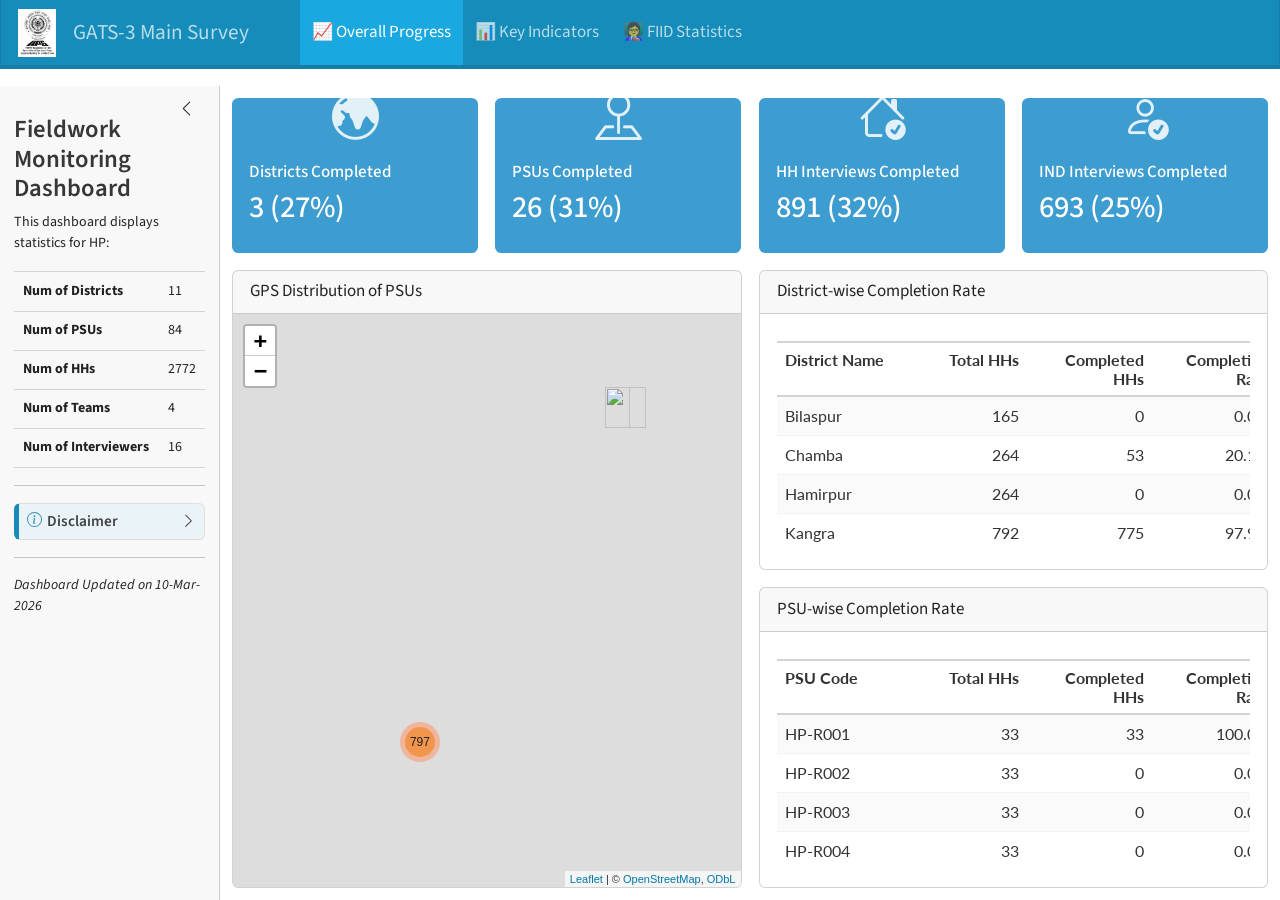
==== commit 807aaee1: "Built site for gh-pages" ====
--- a/dash_statewise_static_v00.html
+++ b/dash_statewise_static_v00.html
@@ -213,8 +213,8 @@
 </span></div></div>
 <div class="card-body html-fill-item html-fill-container" style="padding: 0px;">
 <div class="cell-output-display html-fill-item html-fill-container">
-<div class="leaflet html-widget html-fill-item html-fill-container" id="htmlwidget-3fb3722a3e6e61c10d7b" style="width:100%;height:195px;"></div>
-<script type="application/json" data-for="htmlwidget-3fb3722a3e6e61c10d7b">{"x":{"options":{"crs":{"crsClass":"L.CRS.EPSG3857","code":null,"proj4def":null,"projectedBounds":null,"options":{}}},"calls":[{"method":"addTiles","args":["https://{s}.tile.openstreetmap.org/{z}/{x}/{y}.png",null,null,{"minZoom":0,"maxZoom":18,"tileSize":256,"subdomains":"abc","errorTileUrl":"","tms":false,"noWrap":false,"zoomOffset":0,"zoomReverse":false,"opacity":1,"zIndex":1,"detectRetina":false,"attribution":"&copy; <a href=\"https://openstreetmap.org/copyright/\">OpenStreetMap<\/a>,  <a href=\"https://opendatacommons.org/licenses/odbl/\">ODbL<\/a>"}]},{"method":"addMarkers","args":[[32.52012666666667,32.520185,32.52000166666667,32.52015333333333,32.52040166666666,32.5314977,32.519815,32.52019499999999,32.52009833333333,32.52004166666666,32.51960999999999,31.98470666666666,32.52025166666667,32.52032833333333,32.52014833333333,32.520595,32.52015666666667,32.52018333333333,32.5323585,37.71828833333333,32.520915,32.52133,32.5212,32.52078666666667,32.52038,32.52023,32.52086833333333,32.52098666666667,32.52039,32.45172166666667,32.450995,32.45129333333333,32.45111333333333,32.450805,32.45024833333333,32.45117666666667,32.45147499999999,32.45136166666667,32.45151166666667,32.45197833333334,32.45236666666666,32.45370666666667,32.06479666666667,32.0647452,32.06422833333333,32.064415,32.06415333333334,32.06234,32.06221333333334,32.05884166666667,32.05967333333333,32.06033,32.05977166666666,32.060035,32.06030333333333,32.05964333333333,32.05874666666667,32.05944666666667,32.06360166666666,32.06192666666666,32.05962333333333,32.05967166666667,32.05939,32.057965,32.06176333333334,32.06256166666667,32.06461333333333,32.06471666666666,32.060015,32.06630833333334,32.06575,32.08077833333333,32.081485,32.08076666666667,32.08067666666667,32.08109833333333,32.08090166666667,32.08157166666667,32.08097,32.080905,32.08093833333333,32.080265,32.08176833333334,32.08103333333334,32.08077666666667,32.08084333333333,32.080845,32.08080166666667,32.08241,32.08079333333333,32.08074999999999,32.07849,32.07891166666666,32.081375,32.078385,32.07912166666667,32.080245,32.07877333333333,32.07882833333333,32.08140166666667,32.08150666666667,32.08126,32.20141666666667,32.199295,32.201555,32.199985,32.20072833333334,32.19716166666667,32.19698666666667,32.19682,32.19680333333334,32.19400666666667,32.19858666666666,32.1961,32.19449666666667,32.19395666666667,32.19387666666667,32.19578333333333,32.19688333333333,32.19741666666666,32.200315,32.20072833333334,32.19826666666667,32.20221333333333,32.20141833333333,32.201375,32.20209166666667,32.20191166666667,32.20119333333334,32.20125833333334,32.20125166666666,31.84201833333333,31.84157833333334,31.84133666666667,31.8452263,31.841405,31.7653,31.84041666666667,31.84059666666667,31.8406611,31.84066166666667,31.84058166666667,31.83982833333334,31.84045,31.84500166666667,31.84363,31.8438,31.84369333333333,31.84376166666667,31.8434988,31.84313333333334,31.84252833333333,31.84351833333334,31.84271666666667,31.843275,31.84143,31.8423079,31.83998166666667,31.8452289,31.84238,31.84080166666667,31.84102166666667,31.84357833333333,31.843145,31.84370666666667,31.83710833333334,31.84105666666667,31.842605,31.83705333333333,31.83693666666666,31.83722666666667,31.83698499999999,31.83665166666666,31.83712666666667,31.837325,31.83765666666666,31.83633166666667,31.83716833333334,31.836885,31.836495,31.83549166666667,31.83496833333334,31.83406166666667,31.83410833333333,31.8312335,31.836995,31.83701333333333,31.83172166666667,31.83766666666667,31.83845,31.837115,32.23861333333333,32.23811,32.23708833333333,32.238965,32.24200833333334,32.239295,32.24186333333333,32.23674166666667,32.23641333333333,32.24135,32.23946,32.24094333333333,32.23863333333334,32.24029833333334,32.24004,32.24116,32.24080833333333,32.23918,32.24113166666667,32.24105666666667,32.24094333333333,32.23864,32.23951,32.239505,32.238895,32.23857833333333,32.23957166666666,32.23957333333333,32.23907,32.240415,32.12830666666667,32.12942333333334,32.12969666666667,32.12919666666667,32.12922666666667,32.12898833333334,32.12924166666667,32.12861666666667,32.12829,32.128555,32.128885,32.130765,32.13112166666667,32.13103666666667,32.13048333333334,32.13132333333333,32.13135166666667,32.131235,32.13023333333333,32.12984666666667,32.13142000000001,32.13096333333333,32.129465,32.131545,32.131725,32.13114166666666,32.13316333333333,32.132155,32.13290833333333,32.13253166666667,32.13177833333334,31.94892666666666,31.94717166666667,31.94935666666667,31.950635,31.94950166666667,31.95204833333333,31.9520385,31.95205833333334,31.948335,31.95020833333333,31.948205,31.94787666666667,31.94792166666667,31.948215,31.94856333333333,31.94707833333333,31.94814666666667,31.94704,31.94720833333333,31.94721333333333,31.95012,31.94991,31.94959833333333,31.949715,31.94816666666667,31.94897833333334,31.94882166666666,31.94995166666667,31.94738166666667,32.11384833333333,32.11451833333333,32.11388166666666,32.10541333333333,32.11248833333333,32.11194166666667,32.11322,32.11203166666667,32.11075,32.11061333333334,32.11089666666667,32.11061166666666,32.10990333333334,32.10955666666667,32.10954,32.107605,32.10698833333333,32.107285,32.10672833333333,32.10749999999999,32.11085166666667,32.11152666666667,32.11327000000001,32.11245166666667,32.11401666666666,32.11392,32.11465166666667,32.11567333333333,32.11384666666667,32.2151769,32.21412833333333,32.21600166666666,32.21547666666667,32.21491,32.21409000000001,32.21438,32.21461833333333,32.214195,32.21483333333333,32.21496666666667,32.214875,32.21471,32.21504833333334,32.21487833333333,32.21512333333333,32.215195,32.2152597,32.215735,32.20975,32.20958666666667,32.20988166666667,32.20974333333334,32.21031833333333,32.2102306,32.20972833333334,32.20986833333333,32.2153067,32.2103824,32.21015166666667,31.81841333333334,31.81737,31.81820333333333,31.80909833333333,31.81691166666667,31.81704833333333,31.81695,31.808495,31.816905,31.81579333333333,31.813205,31.810955,31.812805,31.812525,31.81140166666667,31.80978,31.81309,31.80956166666666,31.81210833333334,31.81149666666667,31.80955166666667,31.809295,31.80853166666667,31.80943166666667,31.80865833333333,31.80816833333333,31.80914333333333,31.80956333333334,31.81846666666667,31.81743833333333,31.92381666666667,31.92413,31.923975,31.92463,31.924595,31.925055,31.924905,31.92489833333333,31.92462,31.92479666666667,31.9248945,31.92495166666667,31.92648833333334,31.92571333333334,31.92677333333334,31.927405,31.92707666666667,31.92511,31.92471,31.92523666666667,31.92549,31.92202666666667,31.919494,31.92122,31.92169166666667,31.92291166666666,31.92265166666667,31.92296833333333,31.92314166666667,31.92343666666666,31.92351666666667,32.28273166666667,32.352025,32.349155,32.34768999999999,32.34831833333333,32.346055,32.347985,32.34713666666666,32.34880333333333,32.3467938,32.34613666666667,32.3406156,32.34326333333333,32.343655,32.34338333333334,32.3432381,32.34310166666667,32.343634,32.34522333333334,32.34615833333333,32.3469703,32.3469746,32.3469422,32.34803166666666,32.12117666666666,32.1188311,32.11549166666667,32.114645,32.11555333333333,32.11500166666666,32.11615500000001,32.115265,32.11540666666667,32.11510166666667,32.11527333333333,32.11501,32.1157704,32.115835,32.11432333333333,32.11614333333333,32.11695166666667,32.11605666666667,32.11542333333333,32.11531666666666,32.11542666666666,32.11531166666667,32.11548333333334,32.11571666666667,32.11579166666667,32.11563166666667,32.11604666666666,32.11732666666667,32.11764666666667,32.11816,32.11916333333333,32.08558666666667,32.08561333333333,32.0854256,32.08544833333334,32.08426,32.08496166666666,32.0844784,32.084425,32.0840838,32.0838006,32.08308,32.0858816,32.084065,32.08355833333334,32.083355,32.0844703,32.083355,32.08216666666667,32.08238666666667,32.08164166666666,32.08171166666667,32.08227666666667,32.078565,32.08382,32.08076666666667,32.08095,32.08091,32.08243333333333,32.08265833333333,32.08475333333333,32.08450833333333,32.09387666666667,32.09222333333333,32.09038166666667,32.09,32.09182166666667,32.09085666666667,32.09087333333333,32.09101333333333,32.09108666666667,32.09184166666667,32.09467666666667,32.09494666666667,32.09523333333333,32.09683833333334,32.094478,32.096975,32.09699666666667,32.09704833333333,32.097625,32.09771666666666,32.09707166666667,32.09815666666667,32.099115,32.09858833333333,32.09851333333334,32.096065,32.09575,32.08505333333333,32.08492666666667,32.08477333333334,32.08300833333333,32.03472666666666,32.03493833333334,32.03403,32.03330666666667,32.033495,32.03330500000001,32.03250666666667,32.03169833333333,32.03222166666667,32.03324,32.035355,32.03454333333333,32.03464666666666,32.03517,32.03543,32.03566333333333,32.03559666666667,32.03598666666667,32.03618833333334,32.03645333333333,32.036765,32.03640666666667,32.03611,32.03594166666667,32.03688333333334,32.03571666666667,31.89779,31.89834166666667,31.89674,31.89841166666667,31.89737166666666,31.89820166666667,31.896565,31.89547666666666,31.89622,31.89602833333333,31.89576166666667,31.897365,31.89828666666666,31.89559833333334,31.89728333333333,31.89742166666667,31.89813833333334,31.89825833333333,31.89808166666667,31.89826,31.89833666666667,31.89453833333334,31.90035666666667,31.89843166666667,31.89831,31.89831833333334,31.902595,32.29469333333333,32.29306666666666,32.291415,32.29447833333334,32.291655,32.2952,32.29495,32.29401666666667,32.29368166666666,32.29440833333333,32.28311666666666,32.28853833333334,32.28782166666667,32.28837,32.28809666666667,32.28869833333333,32.28810333333333,32.28762166666667,32.289255,32.291165,32.29017166666667,32.28824333333333,32.28930166666667,32.28975166666667,32.28949333333333,32.28959166666667,32.28974,32.289895,32.28874166666667,32.28830833333333,32.04801166666667,32.04783166666667,32.04769833333333,32.04801833333333,32.04793833333333,32.04797166666666,32.04792999999999,32.04806166666666,32.04804,32.04756333333333,32.04802666666667,32.04805666666667,32.04840333333333,32.04793166666666,32.04796666666667,32.04791833333334,32.04798666666667,32.04865833333334,32.04919333333333,32.04793666666667,32.04824,32.04801,32.04789,32.04875333333334,32.04821833333333,32.04916666666666,32.04791666666667,32.04794666666667,32.04905666666667,32.04914333333333,32.04912833333334,32.216255,32.21580666666667,32.21580833333334,32.21548833333333,32.21520666666667,32.21509833333334,32.21461666666666,32.21433,32.2155438,32.21426166666667,32.21365833333333,32.21312666666667,32.21406833333333,32.20585833333334,32.216715,32.21654166666666,32.21673666666666,32.21668166666667,32.21636333333333,32.21668833333333,32.205955,32.21717666666667,32.21376666666666,32.2184481,32.218205,32.2176806,32.15103166666667,32.15120666666667,32.15126,32.15174333333334,32.15237666666667,32.15252166666667,32.15006333333334,32.15336666666667,32.15198833333333,32.15119333333334,32.151225,32.15133666666667,32.149265,32.14850166666667,32.14836666666667,32.148125,32.14931833333333,32.14896666666667,32.148665,32.14903166666667,32.14881333333334,32.149045,32.14930166666667,32.14937666666666,32.14920333333334,32.149085,32.26706333333333,32.26861,32.2691922,32.26988833333333,32.269645,32.269975,32.269975,32.25526166666667,32.2707393,32.27261333333333,32.27095666666666,32.27476166666667,32.27256,32.27171,32.27185166666666,32.27209333333334,32.27002,32.2735,32.27255,32.27269333333334,32.27280833333334,32.27168333333334,32.27195833333334,32.27085333333333,32.27035333333333,32.270935,32.27076166666667,32.269685,32.268955,32.26860833333333,32.26846166666667,32.268105,31.51008833333334,31.51124666666666,31.51046333333334,31.51043333333334,31.51088166666667,31.51114833333333,31.510675,31.51104333333334,31.51033333333333,31.51036,31.50957166666667,31.50952666666667,31.50908,31.5084919,31.50775,31.5085128,31.50675833333333,31.50666666666667,31.50765166666667,31.50658333333333,31.50719,31.50187,31.50898333333334,31.50643666666667,31.506385,31.50845833333334,31.5088064,31.51001333333334,31.50644,31.50948166666667,31.50942666666667,31.77881333333333,31.7794097,31.77989333333333,31.77547166666666,31.77716333333334,31.77748,31.77689333333334,31.77751833333333,31.77839666666666,31.77748,31.77779666666667,31.7796,31.78037,31.78099,31.779815,31.780125,31.77883333333333,31.77853666666666,31.77910166666667,31.77976,31.780805,31.78052666666667,31.78069,31.78115666666667,31.781228,31.78068166666667,31.78170166666666,31.78134666666666,31.78085166666666,31.78009666666667,32.20629,32.20729666666667,32.20629833333333,32.20708,32.20666666666667,32.20685,32.20698666666667,32.20692833333333,32.20735666666667,32.20552,32.20635166666667,32.20647,32.206605,32.20629833333333,32.2073381,32.20434666666667,32.20459666666667,32.2049959,32.20519,32.2064775,32.20732],[75.97257166666667,75.97228666666666,75.97114000000001,75.96882666666667,75.96938833333334,75.9758957,75.96918833333334,75.96929833333334,75.97020833333333,75.97012333333333,75.97049333333332,74.84843000000001,75.97006333333334,75.97043666666667,75.97002666666667,75.97458333333334,75.97068333333333,75.97029833333333,75.9640552,80.54742666666667,75.97049,75.97113833333333,75.97235000000001,75.97139999999999,75.97163333333333,75.970865,75.97234,75.97222666666667,75.97243333333333,76.49275333333334,76.49437333333334,76.49395,76.49338833333333,76.49279166666666,76.49259333333333,76.493195,76.49218500000001,76.49280666666667,76.49268499999999,76.49222166666667,76.49197166666666,76.49252333333334,76.46253666666667,76.4622734,76.46191833333334,76.46249666666667,76.46254999999999,76.46119666666667,76.46060166666666,76.46203,76.46206166666666,76.46251333333333,76.46280333333334,76.46266833333334,76.46197166666667,76.46131166666667,76.46235666666666,76.46120833333333,76.46088,76.46175333333333,76.46119,76.45835166666667,76.46066166666667,76.46045166666666,76.46053000000001,76.46065333333333,76.46128999999999,76.46312500000001,76.46213333333334,76.46171,76.46267833333333,75.91744333333332,75.917575,75.91767166666666,75.91759999999999,75.91745999999999,75.91742333333333,75.91701333333334,75.91759666666667,75.91769333333333,75.91761166666667,75.917455,75.91745333333333,75.91775666666668,75.91753833333334,75.91821,75.91762999999999,75.91765166666667,75.91746333333334,75.91759499999999,75.91774333333333,75.91709833333333,75.91712166666666,75.9173,75.91663166666667,75.91718833333333,75.91697500000001,75.91753666666666,75.91701500000001,75.917275,75.91702166666667,75.91715666666667,76.22625500000001,76.22384666666667,76.22444,76.22572833333334,76.22568833333334,76.22116166666666,76.22123166666667,76.22070000000001,76.220675,76.21816666666668,76.21694833333332,76.21897833333334,76.21984500000001,76.21925166666666,76.21931666666666,76.21932166666667,76.21991,76.22011166666667,76.22048333333333,76.21961666666667,76.21900166666666,76.21878833333334,76.21822833333334,76.21818499999999,76.21828333333333,76.21905666666666,76.22081,76.22126666666666,76.22108499999999,76.26784666666667,76.26749666666666,76.26704333333333,76.2568612,76.26675166666668,76.33725666666666,76.26613333333333,76.265845,76.2651352,76.26566333333334,76.26481666666668,76.264005,76.26473833333333,76.26358166666667,76.262995,76.26323833333332,76.26324,76.26318833333333,76.2629053,76.26273500000001,76.26249,76.26594166666668,76.26247499999999,76.26265666666667,76.26267,76.26155249999999,76.26297833333334,76.2568684,76.26159166666666,76.26179499999999,76.26514999999999,76.09004166666666,76.08933999999999,76.08853000000001,76.09086000000001,76.08894166666667,76.08813499999999,76.09111833333333,76.09108333333333,76.09133833333334,76.091095,76.08487666666666,76.08476833333334,76.09044166666666,76.08982833333333,76.0908,76.09095333333333,76.08466666666666,76.08441833333333,76.08336333333334,76.08348500000001,76.08233333333332,76.08222166666665,76.0803738,76.09096,76.08453666666666,76.08079500000001,76.08485833333334,76.08778166666666,76.09091333333335,76.27333833333334,76.27343999999999,76.27382666666668,76.27307833333333,76.27145999999999,76.27381,76.27129333333333,76.27375499999999,76.27463666666667,76.27102166666667,76.272355,76.27108166666667,76.27360333333333,76.27205833333333,76.27143,76.27137333333333,76.271265,76.27203,76.27116666666667,76.27093333333333,76.27088999999999,76.27162666666666,76.27230666666667,76.273315,76.271635,76.27259333333333,76.27194333333334,76.27356333333334,76.27326833333333,76.271395,76.5669,76.56520500000001,76.56556999999999,76.56539833333333,76.56538666666667,76.56679166666666,76.56695833333333,76.565995,76.56622666666667,76.56700000000001,76.56703,76.56532999999999,76.56513666666666,76.56525000000001,76.56580666666667,76.56467500000001,76.56427166666667,76.56417666666667,76.56406333333332,76.56292000000001,76.56139666666667,76.56215999999999,76.56251666666667,76.562445,76.5638,76.56180833333333,76.56738166666668,76.56225833333333,76.56386666666667,76.56389166666666,76.56394333333333,76.64254166666666,76.64359166666667,76.64175,76.64193,76.63151166666667,76.65012833333334,76.65014499999999,76.65053166666667,76.64640833333333,76.64621000000001,76.643405,76.64355166666665,76.64283999999999,76.642895,76.64273166666666,76.64297833333333,76.6429,76.64342333333335,76.64326,76.64273,76.63581166666667,76.63246000000001,76.63164,76.63098333333333,76.63145166666666,76.63101666666667,76.630825,76.64154166666667,76.64718666666666,76.42676333333334,76.42559,76.425465,76.268765,76.42157833333334,76.42396333333333,76.42703499999999,76.427345,76.42713999999999,76.42743833333334,76.42729166666666,76.42674166666667,76.42829499999999,76.42851666666667,76.42849,76.43080666666667,76.42968999999999,76.43175333333333,76.43327833333333,76.43183666666667,76.43202333333333,76.43454166666668,76.43554666666667,76.43456500000001,76.43222999999999,76.43029333333334,76.42993,76.42950833333333,76.435545,76.3023329,76.30427166666666,76.303185,76.30364,76.30359,76.30228000000001,76.30205500000001,76.30263333333333,76.30240166666667,76.30270999999999,76.30271833333333,76.30311166666667,76.30278166666668,76.302015,76.302105,76.30194499999999,76.30156833333334,76.30225590000001,76.29999500000001,76.29471166666667,76.294875,76.29468166666668,76.29165166666667,76.29133666666667,76.29230200000001,76.292455,76.293735,76.30088910000001,76.2909417,76.29419333333334,76.25969000000001,76.26003666666666,76.26242333333333,76.257575,76.26156666666667,76.26112833333333,76.26092,76.25663833333333,76.26152833333335,76.26050000000001,76.25925000000001,76.25749833333333,76.26098666666667,76.26183666666667,76.25728166666666,76.25757333333333,76.25918666666666,76.25719666666667,76.25769,76.25761666666668,76.256745,76.25688166666667,76.25633333333333,76.26003666666666,76.25899166666666,76.25846166666666,76.25717666666667,76.25668999999999,76.26437666666668,76.26029166666667,76.23516333333333,76.23516666666666,76.234685,76.23334833333334,76.23313499999999,76.23270166666666,76.23255999999999,76.23236,76.23197166666667,76.23209833333334,76.2315777,76.23228333333333,76.23321166666666,76.23351666666667,76.23432,76.23569333333333,76.23543500000001,76.23409666666666,76.23488833333334,76.23493666666667,76.23530666666667,76.23532833333334,76.230903,76.23489833333333,76.23485333333333,76.234185,76.23394499999999,76.23382666666666,76.23376166666667,76.23348833333333,76.232895,75.85198833333334,75.91539666666667,75.91427666666667,75.91600666666666,75.91563833333333,75.91024166666666,75.91411666666666,75.91280333333334,75.91195833333333,75.9104526,75.91116666666667,75.91188440000001,75.91150166666667,75.90980333333333,75.90962500000001,75.9096625,75.90894333333334,75.90962759999999,75.91028,75.90882166666667,75.9071805,75.90717410000001,75.9072056,75.91098000000001,76.26153333333333,76.2602412,76.25682333333333,76.25837833333334,76.25783,76.25600333333334,76.25794833333333,76.25816166666667,76.25686166666667,76.25765333333334,76.25664499999999,76.25680333333334,76.25646020000001,76.256315,76.25577166666667,76.25633500000001,76.25288333333333,76.25541166666667,76.25663,76.25635333333334,76.25636833333333,76.25650833333334,76.2576,76.25685833333334,76.25693333333334,76.25721666666666,76.25731,76.25863,76.256835,76.25930166666667,76.26139833333333,76.35090166666667,76.35029166666666,76.3515723,76.35125833333333,76.351055,76.350615,76.350297,76.35123166666668,76.3505688,76.3509389,76.35164166666667,76.3577591,76.35018333333333,76.350005,76.34959000000001,76.35023200000001,76.34921833333333,76.34847166666667,76.34907166666667,76.34900166666667,76.34941499999999,76.34850166666666,76.3463837,76.35015833333334,76.34659000000001,76.34682333333333,76.346025,76.34816500000001,76.34867333333334,76.34942666666667,76.34962333333333,76.59374,76.59439999999999,76.59191333333334,76.59058666666667,76.59364000000001,76.59471333333333,76.59473833333332,76.59386666666666,76.593855,76.59158666666667,76.59283499999999,76.59274833333333,76.59252833333333,76.59141500000001,76.5916247,76.59070166666667,76.59084,76.59137666666668,76.59063666666665,76.59084833333333,76.590795,76.59025333333334,76.590535,76.58975666666667,76.59084333333334,76.59212333333333,76.59284666666667,76.59788333333333,76.59891833333333,76.59883833333333,76.59973833333333,76.55322833333334,76.55309333333334,76.55207666666666,76.55313500000001,76.55242,76.5526,76.55032666666666,76.54996833333333,76.54999166666667,76.55049000000001,76.55197833333334,76.55199500000001,76.55203,76.55209499999999,76.55196166666666,76.55225,76.55201333333333,76.55173333333333,76.55148666666668,76.55135833333334,76.55134333333334,76.5518,76.55188,76.55196500000001,76.55198833333334,76.55321333333333,76.62093499999999,76.62121166666667,76.62912166666666,76.62904166666667,76.62833166666665,76.62134833333333,76.62868666666667,76.63548166666666,76.62999833333333,76.63012000000001,76.62956333333334,76.63518833333333,76.62136166666666,76.63269166666667,76.63777666666667,76.63679333333333,76.620885,76.62148499999999,76.62124833333334,76.62129499999999,76.62139999999999,76.63063833333334,76.62869833333333,76.62152666666665,76.62136000000001,76.62132666666666,76.629615,75.82694499999999,75.82513333333333,75.82543000000001,75.82711333333333,75.82507833333334,75.82186833333334,75.82082833333334,75.82254166666667,75.82338166666666,75.82222499999999,75.85380833333333,75.822935,75.82224833333333,75.82237166666667,75.82234833333334,75.82298,75.820015,75.81882,75.81943333333334,75.81839833333333,75.81808666666667,75.815185,75.81143166666668,75.807885,75.80736333333333,75.8079,75.81204166666666,75.81280166666667,75.81333833333333,75.81346499999999,76.07928833333334,76.07944833333333,76.07901,76.07958166666667,76.07943833333334,76.07937666666666,76.07937,76.07937166666667,76.07948,76.07912333333334,76.07945666666666,76.07943666666667,76.07985333333333,76.08022666666668,76.07934333333333,76.07942166666666,76.079385,76.07979999999999,76.08080666666666,76.07902,76.07933,76.07941000000001,76.0793,76.07998333333333,76.07944166666667,76.08067833333332,76.079345,76.07925,76.080585,76.08071833333334,76.08072666666666,75.66897999999999,75.66889166666667,75.66896666666666,75.66932,75.66966499999999,75.66892333333334,75.6692,75.669845,75.6690064,75.66938333333333,75.66934333333333,75.66798999999999,75.66904,75.66316166666667,75.66946,75.66844166666667,75.66859333333333,75.66865666666666,75.66886666666666,75.66896,75.66350666666668,75.66844333333333,75.66264333333334,75.6676829,75.66833833333334,75.6685889,75.72912666666666,75.72090166666666,75.728735,75.72844666666667,75.72916000000001,75.72882833333333,75.72913,75.72942500000001,75.72635333333332,75.725565,75.72410666666666,75.72404666666667,75.72869666666666,75.72795500000001,75.727965,75.72800666666667,75.72732333333333,75.72747833333332,75.72781833333333,75.72759333333333,75.72776500000001,75.72783833333332,75.72808499999999,75.72860833333334,75.72873833333333,75.72858333333333,75.87547666666666,75.87494833333334,75.87481409999999,75.87367999999999,75.87394500000001,75.87425833333333,75.87184000000001,75.89080666666668,75.8717781,75.87293666666666,75.87198333333335,75.87786333333334,75.87332333333333,75.87390666666667,75.87372166666667,75.87285,75.87351333333332,75.87348166666668,75.87334333333334,75.87398833333333,75.87334833333333,75.874635,75.87444166666667,75.87390166666667,75.874675,75.87561333333333,75.87537999999999,75.87584833333334,75.87570166666666,75.87573666666667,75.87673666666666,75.87661833333333,76.17708833333333,76.17861166666667,76.19116000000001,76.18305000000001,76.17866666666667,76.1801,76.17994166666668,76.179025,76.17905833333333,76.17894166666666,76.17897500000001,76.17848833333333,76.17641499999999,76.1779714,76.17826833333334,76.1779693,76.18154666666666,76.18479166666665,76.18639166666667,76.18577833333333,76.18758166666666,76.17822833333334,76.18250166666667,76.18292333333333,76.17870500000001,76.17751,76.1773415,76.17716166666668,76.17919000000001,76.17643166666667,76.17555666666667,76.015395,76.0143139,76.01285833333333,76.01176833333334,76.01213833333333,76.01145333333334,76.00963,76.00912166666667,76.00897666666667,76.01046166666667,76.01203000000001,76.01090333333333,76.01261,76.00412,76.01045666666667,76.01085333333334,76.00869166666666,76.00964333333333,76.00852666666667,76.00938166666667,76.00736333333333,76.00606166666667,76.00533833333334,76.00418500000001,76.0042905,76.00579833333333,76.00716666666668,76.00792666666666,76.00796333333332,76.00916333333333,76.32534000000001,76.32397333333333,76.32520833333334,76.32570333333334,76.32560166666667,76.32564000000001,76.32559333333333,76.32553833333333,76.32564166666666,76.32446166666666,76.32506833333333,76.32475666666666,76.32526833333333,76.325405,76.3239992,76.32563333333333,76.325985,76.3264525,76.32719999999999,76.3253595,76.32393833333334],null,null,null,{"interactive":true,"draggable":false,"keyboard":true,"title":"","alt":"","zIndexOffset":0,"opacity":1,"riseOnHover":false,"riseOffset":250},["<b>District: <\/b>Chamba<br><b>PSU Code: <\/b>HP-R001<br><b>FIID: <\/b>120401<br><b>HH No: <\/b>GATS-3/004/001","<b>District: <\/b>Chamba<br><b>PSU Code: <\/b>HP-R001<br><b>FIID: <\/b>120404<br><b>HH No: <\/b>GATS-3/007/001","<b>District: <\/b>Chamba<br><b>PSU Code: <\/b>HP-R001<br><b>FIID: <\/b>120402<br><b>HH No: <\/b>GATS-3/013/002","<b>District: <\/b>Chamba<br><b>PSU Code: <\/b>HP-R001<br><b>FIID: <\/b>120403<br><b>HH No: <\/b>GATS-3/031/001","<b>District: <\/b>Chamba<br><b>PSU Code: <\/b>HP-R001<br><b>FIID: <\/b>120403<br><b>HH No: <\/b>GATS-3/035/001","<b>District: <\/b>Chamba<br><b>PSU Code: <\/b>HP-R001<br><b>FIID: <\/b>120404<br><b>HH No: <\/b>GATS-3/040/001","<b>District: <\/b>Chamba<br><b>PSU Code: <\/b>HP-R001<br><b>FIID: <\/b>120401<br><b>HH No: <\/b>GATS-3/041/002","<b>District: <\/b>Chamba<br><b>PSU Code: <\/b>HP-R001<br><b>FIID: <\/b>120403<br><b>HH No: <\/b>GATS-3/042/001","<b>District: <\/b>Chamba<br><b>PSU Code: <\/b>HP-R001<br><b>FIID: <\/b>120403<br><b>HH No: <\/b>GATS-3/046/001","<b>District: <\/b>Chamba<br><b>PSU Code: <\/b>HP-R001<br><b>FIID: <\/b>120401<br><b>HH No: <\/b>GATS-3/046/002","<b>District: <\/b>Chamba<br><b>PSU Code: <\/b>HP-R001<br><b>FIID: <\/b>120403<br><b>HH No: <\/b>GATS-3/051/001","<b>District: <\/b>Chamba<br><b>PSU Code: <\/b>HP-R001<br><b>FIID: <\/b>120401<br><b>HH No: <\/b>GATS-3/052/001","<b>District: <\/b>Chamba<br><b>PSU Code: <\/b>HP-R001<br><b>FIID: <\/b>120401<br><b>HH No: <\/b>GATS-3/053/001","<b>District: <\/b>Chamba<br><b>PSU Code: <\/b>HP-R001<br><b>FIID: <\/b>120401<br><b>HH No: <\/b>GATS-3/054/002","<b>District: <\/b>Chamba<br><b>PSU Code: <\/b>HP-R001<br><b>FIID: <\/b>120402<br><b>HH No: <\/b>GATS-3/054/003","<b>District: <\/b>Chamba<br><b>PSU Code: <\/b>HP-R001<br><b>FIID: <\/b>120403<br><b>HH No: <\/b>GATS-3/057/001","<b>District: <\/b>Chamba<br><b>PSU Code: <\/b>HP-R001<br><b>FIID: <\/b>120403<br><b>HH No: <\/b>GATS-3/058/001","<b>District: <\/b>Chamba<br><b>PSU Code: <\/b>HP-R001<br><b>FIID: <\/b>120402<br><b>HH No: <\/b>GATS-3/059/001","<b>District: <\/b>Chamba<br><b>PSU Code: <\/b>HP-R001<br><b>FIID: <\/b>120403<br><b>HH No: <\/b>GATS-3/060/001","<b>District: <\/b>Chamba<br><b>PSU Code: <\/b>HP-R001<br><b>FIID: <\/b>120403<br><b>HH No: <\/b>GATS-3/064/001","<b>District: <\/b>Chamba<br><b>PSU Code: <\/b>HP-R001<br><b>FIID: <\/b>120401<br><b>HH No: <\/b>GATS-3/067/001","<b>District: <\/b>Chamba<br><b>PSU Code: <\/b>HP-R001<br><b>FIID: <\/b>120403<br><b>HH No: <\/b>GATS-3/069/001","<b>District: <\/b>Chamba<br><b>PSU Code: <\/b>HP-R001<br><b>FIID: <\/b>120402<br><b>HH No: <\/b>GATS-3/071/002","<b>District: <\/b>Chamba<br><b>PSU Code: <\/b>HP-R001<br><b>FIID: <\/b>120401<br><b>HH No: <\/b>GATS-3/076/001","<b>District: <\/b>Chamba<br><b>PSU Code: <\/b>HP-R001<br><b>FIID: <\/b>120401<br><b>HH No: <\/b>GATS-3/079/001","<b>District: <\/b>Chamba<br><b>PSU Code: <\/b>HP-R001<br><b>FIID: <\/b>120404<br><b>HH No: <\/b>GATS-3/083/001","<b>District: <\/b>Chamba<br><b>PSU Code: <\/b>HP-R001<br><b>FIID: <\/b>120404<br><b>HH No: <\/b>GATS-3/086/001","<b>District: <\/b>Chamba<br><b>PSU Code: <\/b>HP-R001<br><b>FIID: <\/b>120401<br><b>HH No: <\/b>GATS-3/086/002","<b>District: <\/b>Chamba<br><b>PSU Code: <\/b>HP-R001<br><b>FIID: <\/b>120401<br><b>HH No: <\/b>GATS-3/088/002","<b>District: <\/b>Chamba<br><b>PSU Code: <\/b>HP-R005<br><b>FIID: <\/b>120104<br><b>HH No: <\/b>GATS-3/006/002","<b>District: <\/b>Chamba<br><b>PSU Code: <\/b>HP-R005<br><b>FIID: <\/b>120101<br><b>HH No: <\/b>GATS-3/011/001","<b>District: <\/b>Chamba<br><b>PSU Code: <\/b>HP-R005<br><b>FIID: <\/b>120104<br><b>HH No: <\/b>GATS-3/011/003","<b>District: <\/b>Chamba<br><b>PSU Code: <\/b>HP-R005<br><b>FIID: <\/b>120103<br><b>HH No: <\/b>GATS-3/027/001","<b>District: <\/b>Chamba<br><b>PSU Code: <\/b>HP-R005<br><b>FIID: <\/b>120102<br><b>HH No: <\/b>GATS-3/032/001","<b>District: <\/b>Chamba<br><b>PSU Code: <\/b>HP-R005<br><b>FIID: <\/b>120103<br><b>HH No: <\/b>GATS-3/034/001","<b>District: <\/b>Chamba<br><b>PSU Code: <\/b>HP-R005<br><b>FIID: <\/b>120101<br><b>HH No: <\/b>GATS-3/038/002","<b>District: <\/b>Chamba<br><b>PSU Code: <\/b>HP-R005<br><b>FIID: <\/b>120103<br><b>HH No: <\/b>GATS-3/045/001","<b>District: <\/b>Chamba<br><b>PSU Code: <\/b>HP-R005<br><b>FIID: <\/b>120103<br><b>HH No: <\/b>GATS-3/049/001","<b>District: <\/b>Chamba<br><b>PSU Code: <\/b>HP-R005<br><b>FIID: <\/b>120104<br><b>HH No: <\/b>GATS-3/064/001","<b>District: <\/b>Chamba<br><b>PSU Code: <\/b>HP-R005<br><b>FIID: <\/b>120103<br><b>HH No: <\/b>GATS-3/065/001","<b>District: <\/b>Chamba<br><b>PSU Code: <\/b>HP-R005<br><b>FIID: <\/b>120101<br><b>HH No: <\/b>GATS-3/067/001","<b>District: <\/b>Chamba<br><b>PSU Code: <\/b>HP-R005<br><b>FIID: <\/b>120102<br><b>HH No: <\/b>GATS-3/110/002","<b>District: <\/b>Kangra<br><b>PSU Code: <\/b>HP-R008<br><b>FIID: <\/b>120302<br><b>HH No: <\/b>GATS-3/003/001","<b>District: <\/b>Kangra<br><b>PSU Code: <\/b>HP-R008<br><b>FIID: <\/b>120304<br><b>HH No: <\/b>GATS-3/007/001","<b>District: <\/b>Kangra<br><b>PSU Code: <\/b>HP-R008<br><b>FIID: <\/b>120304<br><b>HH No: <\/b>GATS-3/013/001","<b>District: <\/b>Kangra<br><b>PSU Code: <\/b>HP-R008<br><b>FIID: <\/b>120302<br><b>HH No: <\/b>GATS-3/018/002","<b>District: <\/b>Kangra<br><b>PSU Code: <\/b>HP-R008<br><b>FIID: <\/b>120303<br><b>HH No: <\/b>GATS-3/022/001","<b>District: <\/b>Kangra<br><b>PSU Code: <\/b>HP-R008<br><b>FIID: <\/b>120301<br><b>HH No: <\/b>GATS-3/030/001","<b>District: <\/b>Kangra<br><b>PSU Code: <\/b>HP-R008<br><b>FIID: <\/b>120301<br><b>HH No: <\/b>GATS-3/033/001","<b>District: <\/b>Kangra<br><b>PSU Code: <\/b>HP-R008<br><b>FIID: <\/b>120301<br><b>HH No: <\/b>GATS-3/070/001","<b>District: <\/b>Kangra<br><b>PSU Code: <\/b>HP-R008<br><b>FIID: <\/b>120301<br><b>HH No: <\/b>GATS-3/075/001","<b>District: <\/b>Kangra<br><b>PSU Code: <\/b>HP-R008<br><b>FIID: <\/b>120301<br><b>HH No: <\/b>GATS-3/078/001","<b>District: <\/b>Kangra<br><b>PSU Code: <\/b>HP-R008<br><b>FIID: <\/b>120302<br><b>HH No: <\/b>GATS-3/081/001","<b>District: <\/b>Kangra<br><b>PSU Code: <\/b>HP-R008<br><b>FIID: <\/b>120302<br><b>HH No: <\/b>GATS-3/086/001","<b>District: <\/b>Kangra<br><b>PSU Code: <\/b>HP-R008<br><b>FIID: <\/b>120304<br><b>HH No: <\/b>GATS-3/091/001","<b>District: <\/b>Kangra<br><b>PSU Code: <\/b>HP-R008<br><b>FIID: <\/b>120303<br><b>HH No: <\/b>GATS-3/102/001","<b>District: <\/b>Kangra<br><b>PSU Code: <\/b>HP-R008<br><b>FIID: <\/b>120303<br><b>HH No: <\/b>GATS-3/106/001","<b>District: <\/b>Kangra<br><b>PSU Code: <\/b>HP-R008<br><b>FIID: <\/b>120301<br><b>HH No: <\/b>GATS-3/108/001","<b>District: <\/b>Kangra<br><b>PSU Code: <\/b>HP-R008<br><b>FIID: <\/b>120303<br><b>HH No: <\/b>GATS-3/115/001","<b>District: <\/b>Kangra<br><b>PSU Code: <\/b>HP-R008<br><b>FIID: <\/b>120304<br><b>HH No: <\/b>GATS-3/118/001","<b>District: <\/b>Kangra<br><b>PSU Code: <\/b>HP-R008<br><b>FIID: <\/b>120304<br><b>HH No: <\/b>GATS-3/124/001","<b>District: <\/b>Kangra<br><b>PSU Code: <\/b>HP-R008<br><b>FIID: <\/b>120301<br><b>HH No: <\/b>GATS-3/132/001","<b>District: <\/b>Kangra<br><b>PSU Code: <\/b>HP-R008<br><b>FIID: <\/b>120303<br><b>HH No: <\/b>GATS-3/136/001","<b>District: <\/b>Kangra<br><b>PSU Code: <\/b>HP-R008<br><b>FIID: <\/b>120301<br><b>HH No: <\/b>GATS-3/145/001","<b>District: <\/b>Kangra<br><b>PSU Code: <\/b>HP-R008<br><b>FIID: <\/b>120301<br><b>HH No: <\/b>GATS-3/158/001","<b>District: <\/b>Kangra<br><b>PSU Code: <\/b>HP-R008<br><b>FIID: <\/b>120303<br><b>HH No: <\/b>GATS-3/163/001","<b>District: <\/b>Kangra<br><b>PSU Code: <\/b>HP-R008<br><b>FIID: <\/b>120302<br><b>HH No: <\/b>GATS-3/169/001","<b>District: <\/b>Kangra<br><b>PSU Code: <\/b>HP-R008<br><b>FIID: <\/b>120303<br><b>HH No: <\/b>GATS-3/175/001","<b>District: <\/b>Kangra<br><b>PSU Code: <\/b>HP-R008<br><b>FIID: <\/b>120301<br><b>HH No: <\/b>GATS-3/179/001","<b>District: <\/b>Kangra<br><b>PSU Code: <\/b>HP-R008<br><b>FIID: <\/b>120301<br><b>HH No: <\/b>GATS-3/191/001","<b>District: <\/b>Kangra<br><b>PSU Code: <\/b>HP-R008<br><b>FIID: <\/b>120301<br><b>HH No: <\/b>GATS-3/195/001","<b>District: <\/b>Kangra<br><b>PSU Code: <\/b>HP-R009<br><b>FIID: <\/b>120101<br><b>HH No: <\/b>GATS-3/000/001","<b>District: <\/b>Kangra<br><b>PSU Code: <\/b>HP-R009<br><b>FIID: <\/b>120103<br><b>HH No: <\/b>GATS-3/004/001","<b>District: <\/b>Kangra<br><b>PSU Code: <\/b>HP-R009<br><b>FIID: <\/b>120103<br><b>HH No: <\/b>GATS-3/007/001","<b>District: <\/b>Kangra<br><b>PSU Code: <\/b>HP-R009<br><b>FIID: <\/b>120104<br><b>HH No: <\/b>GATS-3/012/001","<b>District: <\/b>Kangra<br><b>PSU Code: <\/b>HP-R009<br><b>FIID: <\/b>120101<br><b>HH No: <\/b>GATS-3/014/001","<b>District: <\/b>Kangra<br><b>PSU Code: <\/b>HP-R009<br><b>FIID: <\/b>120103<br><b>HH No: <\/b>GATS-3/015/001","<b>District: <\/b>Kangra<br><b>PSU Code: <\/b>HP-R009<br><b>FIID: <\/b>120102<br><b>HH No: <\/b>GATS-3/019/001","<b>District: <\/b>Kangra<br><b>PSU Code: <\/b>HP-R009<br><b>FIID: <\/b>120101<br><b>HH No: <\/b>GATS-3/021/001","<b>District: <\/b>Kangra<br><b>PSU Code: <\/b>HP-R009<br><b>FIID: <\/b>120101<br><b>HH No: <\/b>GATS-3/024/001","<b>District: <\/b>Kangra<br><b>PSU Code: <\/b>HP-R009<br><b>FIID: <\/b>120104<br><b>HH No: <\/b>GATS-3/030/001","<b>District: <\/b>Kangra<br><b>PSU Code: <\/b>HP-R009<br><b>FIID: <\/b>120102<br><b>HH No: <\/b>GATS-3/036/001","<b>District: <\/b>Kangra<br><b>PSU Code: <\/b>HP-R009<br><b>FIID: <\/b>120102<br><b>HH No: <\/b>GATS-3/045/001","<b>District: <\/b>Kangra<br><b>PSU Code: <\/b>HP-R009<br><b>FIID: <\/b>120104<br><b>HH No: <\/b>GATS-3/047/001","<b>District: <\/b>Kangra<br><b>PSU Code: <\/b>HP-R009<br><b>FIID: <\/b>120101<br><b>HH No: <\/b>GATS-3/050/001","<b>District: <\/b>Kangra<br><b>PSU Code: <\/b>HP-R009<br><b>FIID: <\/b>120103<br><b>HH No: <\/b>GATS-3/058/001","<b>District: <\/b>Kangra<br><b>PSU Code: <\/b>HP-R009<br><b>FIID: <\/b>120101<br><b>HH No: <\/b>GATS-3/063/001","<b>District: <\/b>Kangra<br><b>PSU Code: <\/b>HP-R009<br><b>FIID: <\/b>120101<br><b>HH No: <\/b>GATS-3/067/001","<b>District: <\/b>Kangra<br><b>PSU Code: <\/b>HP-R009<br><b>FIID: <\/b>120102<br><b>HH No: <\/b>GATS-3/072/001","<b>District: <\/b>Kangra<br><b>PSU Code: <\/b>HP-R009<br><b>FIID: <\/b>120104<br><b>HH No: <\/b>GATS-3/076/001","<b>District: <\/b>Kangra<br><b>PSU Code: <\/b>HP-R009<br><b>FIID: <\/b>120101<br><b>HH No: <\/b>GATS-3/083/001","<b>District: <\/b>Kangra<br><b>PSU Code: <\/b>HP-R009<br><b>FIID: <\/b>120101<br><b>HH No: <\/b>GATS-3/086/001","<b>District: <\/b>Kangra<br><b>PSU Code: <\/b>HP-R009<br><b>FIID: <\/b>120101<br><b>HH No: <\/b>GATS-3/090/001","<b>District: <\/b>Kangra<br><b>PSU Code: <\/b>HP-R009<br><b>FIID: <\/b>120104<br><b>HH No: <\/b>GATS-3/097/001","<b>District: <\/b>Kangra<br><b>PSU Code: <\/b>HP-R009<br><b>FIID: <\/b>120103<br><b>HH No: <\/b>GATS-3/104/001","<b>District: <\/b>Kangra<br><b>PSU Code: <\/b>HP-R009<br><b>FIID: <\/b>120103<br><b>HH No: <\/b>GATS-3/108/001","<b>District: <\/b>Kangra<br><b>PSU Code: <\/b>HP-R009<br><b>FIID: <\/b>120102<br><b>HH No: <\/b>GATS-3/110/001","<b>District: <\/b>Kangra<br><b>PSU Code: <\/b>HP-R009<br><b>FIID: <\/b>120103<br><b>HH No: <\/b>GATS-3/113/001","<b>District: <\/b>Kangra<br><b>PSU Code: <\/b>HP-R009<br><b>FIID: <\/b>120101<br><b>HH No: <\/b>GATS-3/120/001","<b>District: <\/b>Kangra<br><b>PSU Code: <\/b>HP-R009<br><b>FIID: <\/b>120101<br><b>HH No: <\/b>GATS-3/121/001","<b>District: <\/b>Kangra<br><b>PSU Code: <\/b>HP-R009<br><b>FIID: <\/b>120103<br><b>HH No: <\/b>GATS-3/125/001","<b>District: <\/b>Kangra<br><b>PSU Code: <\/b>HP-R009<br><b>FIID: <\/b>120103<br><b>HH No: <\/b>GATS-3/129/001","<b>District: <\/b>Kangra<br><b>PSU Code: <\/b>HP-R010<br><b>FIID: <\/b>120101<br><b>HH No: <\/b>GATS-3/002/001","<b>District: <\/b>Kangra<br><b>PSU Code: <\/b>HP-R010<br><b>FIID: <\/b>120101<br><b>HH No: <\/b>GATS-3/013/001","<b>District: <\/b>Kangra<br><b>PSU Code: <\/b>HP-R010<br><b>FIID: <\/b>120102<br><b>HH No: <\/b>GATS-3/021/001","<b>District: <\/b>Kangra<br><b>PSU Code: <\/b>HP-R010<br><b>FIID: <\/b>120103<br><b>HH No: <\/b>GATS-3/048/001","<b>District: <\/b>Kangra<br><b>PSU Code: <\/b>HP-R010<br><b>FIID: <\/b>120104<br><b>HH No: <\/b>GATS-3/050/003","<b>District: <\/b>Kangra<br><b>PSU Code: <\/b>HP-R010<br><b>FIID: <\/b>120102<br><b>HH No: <\/b>GATS-3/060/001","<b>District: <\/b>Kangra<br><b>PSU Code: <\/b>HP-R010<br><b>FIID: <\/b>120104<br><b>HH No: <\/b>GATS-3/071/001","<b>District: <\/b>Kangra<br><b>PSU Code: <\/b>HP-R010<br><b>FIID: <\/b>120101<br><b>HH No: <\/b>GATS-3/079/001","<b>District: <\/b>Kangra<br><b>PSU Code: <\/b>HP-R010<br><b>FIID: <\/b>120101<br><b>HH No: <\/b>GATS-3/093/001","<b>District: <\/b>Kangra<br><b>PSU Code: <\/b>HP-R010<br><b>FIID: <\/b>120101<br><b>HH No: <\/b>GATS-3/101/001","<b>District: <\/b>Kangra<br><b>PSU Code: <\/b>HP-R010<br><b>FIID: <\/b>120103<br><b>HH No: <\/b>GATS-3/110/001","<b>District: <\/b>Kangra<br><b>PSU Code: <\/b>HP-R010<br><b>FIID: <\/b>120103<br><b>HH No: <\/b>GATS-3/117/001","<b>District: <\/b>Kangra<br><b>PSU Code: <\/b>HP-R010<br><b>FIID: <\/b>120101<br><b>HH No: <\/b>GATS-3/124/001","<b>District: <\/b>Kangra<br><b>PSU Code: <\/b>HP-R010<br><b>FIID: <\/b>120103<br><b>HH No: <\/b>GATS-3/132/001","<b>District: <\/b>Kangra<br><b>PSU Code: <\/b>HP-R010<br><b>FIID: <\/b>120102<br><b>HH No: <\/b>GATS-3/139/001","<b>District: <\/b>Kangra<br><b>PSU Code: <\/b>HP-R010<br><b>FIID: <\/b>120101<br><b>HH No: <\/b>GATS-3/145/001","<b>District: <\/b>Kangra<br><b>PSU Code: <\/b>HP-R010<br><b>FIID: <\/b>120101<br><b>HH No: <\/b>GATS-3/152/001","<b>District: <\/b>Kangra<br><b>PSU Code: <\/b>HP-R010<br><b>FIID: <\/b>120102<br><b>HH No: <\/b>GATS-3/157/001","<b>District: <\/b>Kangra<br><b>PSU Code: <\/b>HP-R010<br><b>FIID: <\/b>120101<br><b>HH No: <\/b>GATS-3/170/001","<b>District: <\/b>Kangra<br><b>PSU Code: <\/b>HP-R010<br><b>FIID: <\/b>120102<br><b>HH No: <\/b>GATS-3/178/001","<b>District: <\/b>Kangra<br><b>PSU Code: <\/b>HP-R010<br><b>FIID: <\/b>120103<br><b>HH No: <\/b>GATS-3/187/001","<b>District: <\/b>Kangra<br><b>PSU Code: <\/b>HP-R010<br><b>FIID: <\/b>120103<br><b>HH No: <\/b>GATS-3/209/001","<b>District: <\/b>Kangra<br><b>PSU Code: <\/b>HP-R010<br><b>FIID: <\/b>120101<br><b>HH No: <\/b>GATS-3/214/001","<b>District: <\/b>Kangra<br><b>PSU Code: <\/b>HP-R010<br><b>FIID: <\/b>120104<br><b>HH No: <\/b>GATS-3/220/001","<b>District: <\/b>Kangra<br><b>PSU Code: <\/b>HP-R010<br><b>FIID: <\/b>120103<br><b>HH No: <\/b>GATS-3/224/002","<b>District: <\/b>Kangra<br><b>PSU Code: <\/b>HP-R010<br><b>FIID: <\/b>120103<br><b>HH No: <\/b>GATS-3/228/001","<b>District: <\/b>Kangra<br><b>PSU Code: <\/b>HP-R010<br><b>FIID: <\/b>120101<br><b>HH No: <\/b>GATS-3/236/001","<b>District: <\/b>Kangra<br><b>PSU Code: <\/b>HP-R010<br><b>FIID: <\/b>120101<br><b>HH No: <\/b>GATS-3/241/001","<b>District: <\/b>Kangra<br><b>PSU Code: <\/b>HP-R010<br><b>FIID: <\/b>120104<br><b>HH No: <\/b>GATS-3/246/001","<b>District: <\/b>Kangra<br><b>PSU Code: <\/b>HP-R011<br><b>FIID: <\/b>120403<br><b>HH No: <\/b>GATS-3/001/001","<b>District: <\/b>Kangra<br><b>PSU Code: <\/b>HP-R011<br><b>FIID: <\/b>120404<br><b>HH No: <\/b>GATS-3/010/001","<b>District: <\/b>Kangra<br><b>PSU Code: <\/b>HP-R011<br><b>FIID: <\/b>120402<br><b>HH No: <\/b>GATS-3/020/001","<b>District: <\/b>Kangra<br><b>PSU Code: <\/b>HP-R011<br><b>FIID: <\/b>120403<br><b>HH No: <\/b>GATS-3/025/001","<b>District: <\/b>Kangra<br><b>PSU Code: <\/b>HP-R011<br><b>FIID: <\/b>120402<br><b>HH No: <\/b>GATS-3/035/001","<b>District: <\/b>Kangra<br><b>PSU Code: <\/b>HP-R011<br><b>FIID: <\/b>120403<br><b>HH No: <\/b>GATS-3/039/001","<b>District: <\/b>Kangra<br><b>PSU Code: <\/b>HP-R011<br><b>FIID: <\/b>120401<br><b>HH No: <\/b>GATS-3/052/001","<b>District: <\/b>Kangra<br><b>PSU Code: <\/b>HP-R011<br><b>FIID: <\/b>120403<br><b>HH No: <\/b>GATS-3/055/001","<b>District: <\/b>Kangra<br><b>PSU Code: <\/b>HP-R011<br><b>FIID: <\/b>120403<br><b>HH No: <\/b>GATS-3/061/001","<b>District: <\/b>Kangra<br><b>PSU Code: <\/b>HP-R011<br><b>FIID: <\/b>120402<br><b>HH No: <\/b>GATS-3/064/001","<b>District: <\/b>Kangra<br><b>PSU Code: <\/b>HP-R011<br><b>FIID: <\/b>120403<br><b>HH No: <\/b>GATS-3/072/001","<b>District: <\/b>Kangra<br><b>PSU Code: <\/b>HP-R011<br><b>FIID: <\/b>120404<br><b>HH No: <\/b>GATS-3/077/001","<b>District: <\/b>Kangra<br><b>PSU Code: <\/b>HP-R011<br><b>FIID: <\/b>120403<br><b>HH No: <\/b>GATS-3/080/001","<b>District: <\/b>Kangra<br><b>PSU Code: <\/b>HP-R011<br><b>FIID: <\/b>120401<br><b>HH No: <\/b>GATS-3/106/001","<b>District: <\/b>Kangra<br><b>PSU Code: <\/b>HP-R011<br><b>FIID: <\/b>120401<br><b>HH No: <\/b>GATS-3/116/001","<b>District: <\/b>Kangra<br><b>PSU Code: <\/b>HP-R011<br><b>FIID: <\/b>120401<br><b>HH No: <\/b>GATS-3/122/001","<b>District: <\/b>Kangra<br><b>PSU Code: <\/b>HP-R011<br><b>FIID: <\/b>120401<br><b>HH No: <\/b>GATS-3/127/001","<b>District: <\/b>Kangra<br><b>PSU Code: <\/b>HP-R011<br><b>FIID: <\/b>120401<br><b>HH No: <\/b>GATS-3/130/001","<b>District: <\/b>Kangra<br><b>PSU Code: <\/b>HP-R011<br><b>FIID: <\/b>120402<br><b>HH No: <\/b>GATS-3/133/001","<b>District: <\/b>Kangra<br><b>PSU Code: <\/b>HP-R011<br><b>FIID: <\/b>120401<br><b>HH No: <\/b>GATS-3/138/001","<b>District: <\/b>Kangra<br><b>PSU Code: <\/b>HP-R011<br><b>FIID: <\/b>120403<br><b>HH No: <\/b>GATS-3/144/001","<b>District: <\/b>Kangra<br><b>PSU Code: <\/b>HP-R011<br><b>FIID: <\/b>120403<br><b>HH No: <\/b>GATS-3/147/002","<b>District: <\/b>Kangra<br><b>PSU Code: <\/b>HP-R011<br><b>FIID: <\/b>120401<br><b>HH No: <\/b>GATS-3/154/001","<b>District: <\/b>Kangra<br><b>PSU Code: <\/b>HP-R011<br><b>FIID: <\/b>120404<br><b>HH No: <\/b>GATS-3/156/001","<b>District: <\/b>Kangra<br><b>PSU Code: <\/b>HP-R011<br><b>FIID: <\/b>120401<br><b>HH No: <\/b>GATS-3/160/001","<b>District: <\/b>Kangra<br><b>PSU Code: <\/b>HP-R011<br><b>FIID: <\/b>120401<br><b>HH No: <\/b>GATS-3/164/001","<b>District: <\/b>Kangra<br><b>PSU Code: <\/b>HP-R011<br><b>FIID: <\/b>120404<br><b>HH No: <\/b>GATS-3/171/001","<b>District: <\/b>Kangra<br><b>PSU Code: <\/b>HP-R011<br><b>FIID: <\/b>120401<br><b>HH No: <\/b>GATS-3/174/001","<b>District: <\/b>Kangra<br><b>PSU Code: <\/b>HP-R011<br><b>FIID: <\/b>120404<br><b>HH No: <\/b>GATS-3/180/001","<b>District: <\/b>Kangra<br><b>PSU Code: <\/b>HP-R011<br><b>FIID: <\/b>120403<br><b>HH No: <\/b>GATS-3/185/001","<b>District: <\/b>Kangra<br><b>PSU Code: <\/b>HP-R011<br><b>FIID: <\/b>120403<br><b>HH No: <\/b>GATS-3/190/001","<b>District: <\/b>Kangra<br><b>PSU Code: <\/b>HP-R012<br><b>FIID: <\/b>120403<br><b>HH No: <\/b>GATS-3/004/001","<b>District: <\/b>Kangra<br><b>PSU Code: <\/b>HP-R012<br><b>FIID: <\/b>120403<br><b>HH No: <\/b>GATS-3/010/001","<b>District: <\/b>Kangra<br><b>PSU Code: <\/b>HP-R012<br><b>FIID: <\/b>120402<br><b>HH No: <\/b>GATS-3/012/001","<b>District: <\/b>Kangra<br><b>PSU Code: <\/b>HP-R012<br><b>FIID: <\/b>120401<br><b>HH No: <\/b>GATS-3/015/001","<b>District: <\/b>Kangra<br><b>PSU Code: <\/b>HP-R012<br><b>FIID: <\/b>120402<br><b>HH No: <\/b>GATS-3/016/001","<b>District: <\/b>Kangra<br><b>PSU Code: <\/b>HP-R012<br><b>FIID: <\/b>120403<br><b>HH No: <\/b>GATS-3/019/001","<b>District: <\/b>Kangra<br><b>PSU Code: <\/b>HP-R012<br><b>FIID: <\/b>120401<br><b>HH No: <\/b>GATS-3/021/001","<b>District: <\/b>Kangra<br><b>PSU Code: <\/b>HP-R012<br><b>FIID: <\/b>120404<br><b>HH No: <\/b>GATS-3/028/001","<b>District: <\/b>Kangra<br><b>PSU Code: <\/b>HP-R012<br><b>FIID: <\/b>120402<br><b>HH No: <\/b>GATS-3/033/001","<b>District: <\/b>Kangra<br><b>PSU Code: <\/b>HP-R012<br><b>FIID: <\/b>120401<br><b>HH No: <\/b>GATS-3/035/001","<b>District: <\/b>Kangra<br><b>PSU Code: <\/b>HP-R012<br><b>FIID: <\/b>120404<br><b>HH No: <\/b>GATS-3/039/001","<b>District: <\/b>Kangra<br><b>PSU Code: <\/b>HP-R012<br><b>FIID: <\/b>120401<br><b>HH No: <\/b>GATS-3/041/001","<b>District: <\/b>Kangra<br><b>PSU Code: <\/b>HP-R012<br><b>FIID: <\/b>120403<br><b>HH No: <\/b>GATS-3/042/001","<b>District: <\/b>Kangra<br><b>PSU Code: <\/b>HP-R012<br><b>FIID: <\/b>120402<br><b>HH No: <\/b>GATS-3/048/001","<b>District: <\/b>Kangra<br><b>PSU Code: <\/b>HP-R012<br><b>FIID: <\/b>120401<br><b>HH No: <\/b>GATS-3/049/001","<b>District: <\/b>Kangra<br><b>PSU Code: <\/b>HP-R012<br><b>FIID: <\/b>120403<br><b>HH No: <\/b>GATS-3/053/001","<b>District: <\/b>Kangra<br><b>PSU Code: <\/b>HP-R012<br><b>FIID: <\/b>120403<br><b>HH No: <\/b>GATS-3/055/001","<b>District: <\/b>Kangra<br><b>PSU Code: <\/b>HP-R012<br><b>FIID: <\/b>120404<br><b>HH No: <\/b>GATS-3/056/001","<b>District: <\/b>Kangra<br><b>PSU Code: <\/b>HP-R012<br><b>FIID: <\/b>120401<br><b>HH No: <\/b>GATS-3/058/001","<b>District: <\/b>Kangra<br><b>PSU Code: <\/b>HP-R012<br><b>FIID: <\/b>120404<br><b>HH No: <\/b>GATS-3/059/001","<b>District: <\/b>Kangra<br><b>PSU Code: <\/b>HP-R012<br><b>FIID: <\/b>120403<br><b>HH No: <\/b>GATS-3/065/001","<b>District: <\/b>Kangra<br><b>PSU Code: <\/b>HP-R012<br><b>FIID: <\/b>120403<br><b>HH No: <\/b>GATS-3/066/001","<b>District: <\/b>Kangra<br><b>PSU Code: <\/b>HP-R012<br><b>FIID: <\/b>120404<br><b>HH No: <\/b>GATS-3/069/001","<b>District: <\/b>Kangra<br><b>PSU Code: <\/b>HP-R012<br><b>FIID: <\/b>120401<br><b>HH No: <\/b>GATS-3/070/001","<b>District: <\/b>Kangra<br><b>PSU Code: <\/b>HP-R012<br><b>FIID: <\/b>120401<br><b>HH No: <\/b>GATS-3/074/001","<b>District: <\/b>Kangra<br><b>PSU Code: <\/b>HP-R012<br><b>FIID: <\/b>120401<br><b>HH No: <\/b>GATS-3/077/001","<b>District: <\/b>Kangra<br><b>PSU Code: <\/b>HP-R012<br><b>FIID: <\/b>120401<br><b>HH No: <\/b>GATS-3/080/001","<b>District: <\/b>Kangra<br><b>PSU Code: <\/b>HP-R012<br><b>FIID: <\/b>120402<br><b>HH No: <\/b>GATS-3/083/001","<b>District: <\/b>Kangra<br><b>PSU Code: <\/b>HP-R012<br><b>FIID: <\/b>120403<br><b>HH No: <\/b>GATS-3/084/001","<b>District: <\/b>Kangra<br><b>PSU Code: <\/b>HP-R013<br><b>FIID: <\/b>120103<br><b>HH No: <\/b>GATS-3/002/001","<b>District: <\/b>Kangra<br><b>PSU Code: <\/b>HP-R013<br><b>FIID: <\/b>120103<br><b>HH No: <\/b>GATS-3/006/002","<b>District: <\/b>Kangra<br><b>PSU Code: <\/b>HP-R013<br><b>FIID: <\/b>120103<br><b>HH No: <\/b>GATS-3/009/001","<b>District: <\/b>Kangra<br><b>PSU Code: <\/b>HP-R013<br><b>FIID: <\/b>120102<br><b>HH No: <\/b>GATS-3/016/001","<b>District: <\/b>Kangra<br><b>PSU Code: <\/b>HP-R013<br><b>FIID: <\/b>120101<br><b>HH No: <\/b>GATS-3/025/001","<b>District: <\/b>Kangra<br><b>PSU Code: <\/b>HP-R013<br><b>FIID: <\/b>120104<br><b>HH No: <\/b>GATS-3/028/002","<b>District: <\/b>Kangra<br><b>PSU Code: <\/b>HP-R013<br><b>FIID: <\/b>120101<br><b>HH No: <\/b>GATS-3/031/001","<b>District: <\/b>Kangra<br><b>PSU Code: <\/b>HP-R013<br><b>FIID: <\/b>120103<br><b>HH No: <\/b>GATS-3/033/001","<b>District: <\/b>Kangra<br><b>PSU Code: <\/b>HP-R013<br><b>FIID: <\/b>120103<br><b>HH No: <\/b>GATS-3/035/001","<b>District: <\/b>Kangra<br><b>PSU Code: <\/b>HP-R013<br><b>FIID: <\/b>120101<br><b>HH No: <\/b>GATS-3/038/001","<b>District: <\/b>Kangra<br><b>PSU Code: <\/b>HP-R013<br><b>FIID: <\/b>120104<br><b>HH No: <\/b>GATS-3/040/001","<b>District: <\/b>Kangra<br><b>PSU Code: <\/b>HP-R013<br><b>FIID: <\/b>120101<br><b>HH No: <\/b>GATS-3/042/001","<b>District: <\/b>Kangra<br><b>PSU Code: <\/b>HP-R013<br><b>FIID: <\/b>120102<br><b>HH No: <\/b>GATS-3/044/001","<b>District: <\/b>Kangra<br><b>PSU Code: <\/b>HP-R013<br><b>FIID: <\/b>120102<br><b>HH No: <\/b>GATS-3/047/001","<b>District: <\/b>Kangra<br><b>PSU Code: <\/b>HP-R013<br><b>FIID: <\/b>120103<br><b>HH No: <\/b>GATS-3/051/001","<b>District: <\/b>Kangra<br><b>PSU Code: <\/b>HP-R013<br><b>FIID: <\/b>120103<br><b>HH No: <\/b>GATS-3/052/001","<b>District: <\/b>Kangra<br><b>PSU Code: <\/b>HP-R013<br><b>FIID: <\/b>120103<br><b>HH No: <\/b>GATS-3/053/001","<b>District: <\/b>Kangra<br><b>PSU Code: <\/b>HP-R013<br><b>FIID: <\/b>120104<br><b>HH No: <\/b>GATS-3/055/001","<b>District: <\/b>Kangra<br><b>PSU Code: <\/b>HP-R013<br><b>FIID: <\/b>120101<br><b>HH No: <\/b>GATS-3/059/001","<b>District: <\/b>Kangra<br><b>PSU Code: <\/b>HP-R013<br><b>FIID: <\/b>120101<br><b>HH No: <\/b>GATS-3/061/001","<b>District: <\/b>Kangra<br><b>PSU Code: <\/b>HP-R013<br><b>FIID: <\/b>120101<br><b>HH No: <\/b>GATS-3/063/001","<b>District: <\/b>Kangra<br><b>PSU Code: <\/b>HP-R013<br><b>FIID: <\/b>120102<br><b>HH No: <\/b>GATS-3/065/001","<b>District: <\/b>Kangra<br><b>PSU Code: <\/b>HP-R013<br><b>FIID: <\/b>120101<br><b>HH No: <\/b>GATS-3/067/001","<b>District: <\/b>Kangra<br><b>PSU Code: <\/b>HP-R013<br><b>FIID: <\/b>120101<br><b>HH No: <\/b>GATS-3/070/001","<b>District: <\/b>Kangra<br><b>PSU Code: <\/b>HP-R013<br><b>FIID: <\/b>120103<br><b>HH No: <\/b>GATS-3/072/002","<b>District: <\/b>Kangra<br><b>PSU Code: <\/b>HP-R013<br><b>FIID: <\/b>120104<br><b>HH No: <\/b>GATS-3/082/001","<b>District: <\/b>Kangra<br><b>PSU Code: <\/b>HP-R013<br><b>FIID: <\/b>120104<br><b>HH No: <\/b>GATS-3/084/001","<b>District: <\/b>Kangra<br><b>PSU Code: <\/b>HP-R013<br><b>FIID: <\/b>120101<br><b>HH No: <\/b>GATS-3/089/001","<b>District: <\/b>Kangra<br><b>PSU Code: <\/b>HP-R013<br><b>FIID: <\/b>120101<br><b>HH No: <\/b>GATS-3/092/001","<b>District: <\/b>Kangra<br><b>PSU Code: <\/b>HP-R013<br><b>FIID: <\/b>120102<br><b>HH No: <\/b>GATS-3/098/001","<b>District: <\/b>Kangra<br><b>PSU Code: <\/b>HP-R014<br><b>FIID: <\/b>120301<br><b>HH No: <\/b>GATS-3/013/001","<b>District: <\/b>Kangra<br><b>PSU Code: <\/b>HP-R014<br><b>FIID: <\/b>120301<br><b>HH No: <\/b>GATS-3/025/001","<b>District: <\/b>Kangra<br><b>PSU Code: <\/b>HP-R014<br><b>FIID: <\/b>120303<br><b>HH No: <\/b>GATS-3/028/001","<b>District: <\/b>Kangra<br><b>PSU Code: <\/b>HP-R014<br><b>FIID: <\/b>120304<br><b>HH No: <\/b>GATS-3/035/001","<b>District: <\/b>Kangra<br><b>PSU Code: <\/b>HP-R014<br><b>FIID: <\/b>120303<br><b>HH No: <\/b>GATS-3/042/001","<b>District: <\/b>Kangra<br><b>PSU Code: <\/b>HP-R014<br><b>FIID: <\/b>120303<br><b>HH No: <\/b>GATS-3/050/001","<b>District: <\/b>Kangra<br><b>PSU Code: <\/b>HP-R014<br><b>FIID: <\/b>120303<br><b>HH No: <\/b>GATS-3/050/003","<b>District: <\/b>Kangra<br><b>PSU Code: <\/b>HP-R014<br><b>FIID: <\/b>120301<br><b>HH No: <\/b>GATS-3/060/001","<b>District: <\/b>Kangra<br><b>PSU Code: <\/b>HP-R014<br><b>FIID: <\/b>120301<br><b>HH No: <\/b>GATS-3/064/001","<b>District: <\/b>Kangra<br><b>PSU Code: <\/b>HP-R014<br><b>FIID: <\/b>120301<br><b>HH No: <\/b>GATS-3/070/001","<b>District: <\/b>Kangra<br><b>PSU Code: <\/b>HP-R014<br><b>FIID: <\/b>120303<br><b>HH No: <\/b>GATS-3/071/002","<b>District: <\/b>Kangra<br><b>PSU Code: <\/b>HP-R014<br><b>FIID: <\/b>120304<br><b>HH No: <\/b>GATS-3/078/001","<b>District: <\/b>Kangra<br><b>PSU Code: <\/b>HP-R014<br><b>FIID: <\/b>120302<br><b>HH No: <\/b>GATS-3/085/001","<b>District: <\/b>Kangra<br><b>PSU Code: <\/b>HP-R014<br><b>FIID: <\/b>120303<br><b>HH No: <\/b>GATS-3/085/003","<b>District: <\/b>Kangra<br><b>PSU Code: <\/b>HP-R014<br><b>FIID: <\/b>120303<br><b>HH No: <\/b>GATS-3/088/001","<b>District: <\/b>Kangra<br><b>PSU Code: <\/b>HP-R014<br><b>FIID: <\/b>120304<br><b>HH No: <\/b>GATS-3/100/003","<b>District: <\/b>Kangra<br><b>PSU Code: <\/b>HP-R014<br><b>FIID: <\/b>120303<br><b>HH No: <\/b>GATS-3/102/001","<b>District: <\/b>Kangra<br><b>PSU Code: <\/b>HP-R014<br><b>FIID: <\/b>120302<br><b>HH No: <\/b>GATS-3/107/001","<b>District: <\/b>Kangra<br><b>PSU Code: <\/b>HP-R014<br><b>FIID: <\/b>120303<br><b>HH No: <\/b>GATS-3/113/001","<b>District: <\/b>Kangra<br><b>PSU Code: <\/b>HP-R014<br><b>FIID: <\/b>120301<br><b>HH No: <\/b>GATS-3/117/001","<b>District: <\/b>Kangra<br><b>PSU Code: <\/b>HP-R014<br><b>FIID: <\/b>120301<br><b>HH No: <\/b>GATS-3/133/001","<b>District: <\/b>Kangra<br><b>PSU Code: <\/b>HP-R014<br><b>FIID: <\/b>120301<br><b>HH No: <\/b>GATS-3/138/001","<b>District: <\/b>Kangra<br><b>PSU Code: <\/b>HP-R014<br><b>FIID: <\/b>120301<br><b>HH No: <\/b>GATS-3/151/001","<b>District: <\/b>Kangra<br><b>PSU Code: <\/b>HP-R014<br><b>FIID: <\/b>120302<br><b>HH No: <\/b>GATS-3/156/001","<b>District: <\/b>Kangra<br><b>PSU Code: <\/b>HP-R014<br><b>FIID: <\/b>120303<br><b>HH No: <\/b>GATS-3/161/001","<b>District: <\/b>Kangra<br><b>PSU Code: <\/b>HP-R014<br><b>FIID: <\/b>120301<br><b>HH No: <\/b>GATS-3/171/001","<b>District: <\/b>Kangra<br><b>PSU Code: <\/b>HP-R014<br><b>FIID: <\/b>120301<br><b>HH No: <\/b>GATS-3/175/001","<b>District: <\/b>Kangra<br><b>PSU Code: <\/b>HP-R014<br><b>FIID: <\/b>120301<br><b>HH No: <\/b>GATS-3/178/001","<b>District: <\/b>Kangra<br><b>PSU Code: <\/b>HP-R014<br><b>FIID: <\/b>120302<br><b>HH No: <\/b>GATS-3/181/001","<b>District: <\/b>Kangra<br><b>PSU Code: <\/b>HP-R014<br><b>FIID: <\/b>120304<br><b>HH No: <\/b>GATS-3/184/002","<b>District: <\/b>Kangra<br><b>PSU Code: <\/b>HP-R014<br><b>FIID: <\/b>120304<br><b>HH No: <\/b>GATS-3/192/001","<b>District: <\/b>Kangra<br><b>PSU Code: <\/b>HP-R015<br><b>FIID: <\/b>120304<br><b>HH No: <\/b>GATS-3/008/001","<b>District: <\/b>Kangra<br><b>PSU Code: <\/b>HP-R015<br><b>FIID: <\/b>120304<br><b>HH No: <\/b>GATS-3/010/001","<b>District: <\/b>Kangra<br><b>PSU Code: <\/b>HP-R015<br><b>FIID: <\/b>120301<br><b>HH No: <\/b>GATS-3/013/001","<b>District: <\/b>Kangra<br><b>PSU Code: <\/b>HP-R015<br><b>FIID: <\/b>120303<br><b>HH No: <\/b>GATS-3/020/001","<b>District: <\/b>Kangra<br><b>PSU Code: <\/b>HP-R015<br><b>FIID: <\/b>120302<br><b>HH No: <\/b>GATS-3/028/001","<b>District: <\/b>Kangra<br><b>PSU Code: <\/b>HP-R015<br><b>FIID: <\/b>120301<br><b>HH No: <\/b>GATS-3/030/001","<b>District: <\/b>Kangra<br><b>PSU Code: <\/b>HP-R015<br><b>FIID: <\/b>120301<br><b>HH No: <\/b>GATS-3/036/001","<b>District: <\/b>Kangra<br><b>PSU Code: <\/b>HP-R015<br><b>FIID: <\/b>120304<br><b>HH No: <\/b>GATS-3/039/001","<b>District: <\/b>Kangra<br><b>PSU Code: <\/b>HP-R015<br><b>FIID: <\/b>120301<br><b>HH No: <\/b>GATS-3/045/001","<b>District: <\/b>Kangra<br><b>PSU Code: <\/b>HP-R015<br><b>FIID: <\/b>120301<br><b>HH No: <\/b>GATS-3/050/001","<b>District: <\/b>Kangra<br><b>PSU Code: <\/b>HP-R015<br><b>FIID: <\/b>120302<br><b>HH No: <\/b>GATS-3/053/001","<b>District: <\/b>Kangra<br><b>PSU Code: <\/b>HP-R015<br><b>FIID: <\/b>120303<br><b>HH No: <\/b>GATS-3/060/001","<b>District: <\/b>Kangra<br><b>PSU Code: <\/b>HP-R015<br><b>FIID: <\/b>120303<br><b>HH No: <\/b>GATS-3/067/003","<b>District: <\/b>Kangra<br><b>PSU Code: <\/b>HP-R015<br><b>FIID: <\/b>120301<br><b>HH No: <\/b>GATS-3/070/001","<b>District: <\/b>Kangra<br><b>PSU Code: <\/b>HP-R015<br><b>FIID: <\/b>120301<br><b>HH No: <\/b>GATS-3/074/001","<b>District: <\/b>Kangra<br><b>PSU Code: <\/b>HP-R015<br><b>FIID: <\/b>120302<br><b>HH No: <\/b>GATS-3/082/001","<b>District: <\/b>Kangra<br><b>PSU Code: <\/b>HP-R015<br><b>FIID: <\/b>120301<br><b>HH No: <\/b>GATS-3/086/001","<b>District: <\/b>Kangra<br><b>PSU Code: <\/b>HP-R015<br><b>FIID: <\/b>120301<br><b>HH No: <\/b>GATS-3/090/001","<b>District: <\/b>Kangra<br><b>PSU Code: <\/b>HP-R015<br><b>FIID: <\/b>120303<br><b>HH No: <\/b>GATS-3/092/001","<b>District: <\/b>Kangra<br><b>PSU Code: <\/b>HP-R015<br><b>FIID: <\/b>120303<br><b>HH No: <\/b>GATS-3/096/001","<b>District: <\/b>Kangra<br><b>PSU Code: <\/b>HP-R015<br><b>FIID: <\/b>120302<br><b>HH No: <\/b>GATS-3/107/001","<b>District: <\/b>Kangra<br><b>PSU Code: <\/b>HP-R015<br><b>FIID: <\/b>120301<br><b>HH No: <\/b>GATS-3/114/001","<b>District: <\/b>Kangra<br><b>PSU Code: <\/b>HP-R015<br><b>FIID: <\/b>120301<br><b>HH No: <\/b>GATS-3/119/001","<b>District: <\/b>Kangra<br><b>PSU Code: <\/b>HP-R015<br><b>FIID: <\/b>120304<br><b>HH No: <\/b>GATS-3/122/001","<b>District: <\/b>Kangra<br><b>PSU Code: <\/b>HP-R015<br><b>FIID: <\/b>120303<br><b>HH No: <\/b>GATS-3/126/001","<b>District: <\/b>Kangra<br><b>PSU Code: <\/b>HP-R015<br><b>FIID: <\/b>120303<br><b>HH No: <\/b>GATS-3/131/001","<b>District: <\/b>Kangra<br><b>PSU Code: <\/b>HP-R015<br><b>FIID: <\/b>120301<br><b>HH No: <\/b>GATS-3/133/001","<b>District: <\/b>Kangra<br><b>PSU Code: <\/b>HP-R015<br><b>FIID: <\/b>120303<br><b>HH No: <\/b>GATS-3/143/001","<b>District: <\/b>Kangra<br><b>PSU Code: <\/b>HP-R015<br><b>FIID: <\/b>120303<br><b>HH No: <\/b>GATS-3/146/001","<b>District: <\/b>Kangra<br><b>PSU Code: <\/b>HP-R016<br><b>FIID: <\/b>120402<br><b>HH No: <\/b>GATS-3/003/001","<b>District: <\/b>Kangra<br><b>PSU Code: <\/b>HP-R016<br><b>FIID: <\/b>120404<br><b>HH No: <\/b>GATS-3/010/001","<b>District: <\/b>Kangra<br><b>PSU Code: <\/b>HP-R016<br><b>FIID: <\/b>120402<br><b>HH No: <\/b>GATS-3/013/001","<b>District: <\/b>Kangra<br><b>PSU Code: <\/b>HP-R016<br><b>FIID: <\/b>120401<br><b>HH No: <\/b>GATS-3/019/001","<b>District: <\/b>Kangra<br><b>PSU Code: <\/b>HP-R016<br><b>FIID: <\/b>120403<br><b>HH No: <\/b>GATS-3/025/001","<b>District: <\/b>Kangra<br><b>PSU Code: <\/b>HP-R016<br><b>FIID: <\/b>120402<br><b>HH No: <\/b>GATS-3/031/001","<b>District: <\/b>Kangra<br><b>PSU Code: <\/b>HP-R016<br><b>FIID: <\/b>120402<br><b>HH No: <\/b>GATS-3/043/001","<b>District: <\/b>Kangra<br><b>PSU Code: <\/b>HP-R016<br><b>FIID: <\/b>120403<br><b>HH No: <\/b>GATS-3/048/002","<b>District: <\/b>Kangra<br><b>PSU Code: <\/b>HP-R016<br><b>FIID: <\/b>120401<br><b>HH No: <\/b>GATS-3/062/001","<b>District: <\/b>Kangra<br><b>PSU Code: <\/b>HP-R016<br><b>FIID: <\/b>120401<br><b>HH No: <\/b>GATS-3/065/001","<b>District: <\/b>Kangra<br><b>PSU Code: <\/b>HP-R016<br><b>FIID: <\/b>120401<br><b>HH No: <\/b>GATS-3/074/001","<b>District: <\/b>Kangra<br><b>PSU Code: <\/b>HP-R016<br><b>FIID: <\/b>120403<br><b>HH No: <\/b>GATS-3/077/001","<b>District: <\/b>Kangra<br><b>PSU Code: <\/b>HP-R016<br><b>FIID: <\/b>120401<br><b>HH No: <\/b>GATS-3/081/001","<b>District: <\/b>Kangra<br><b>PSU Code: <\/b>HP-R016<br><b>FIID: <\/b>120403<br><b>HH No: <\/b>GATS-3/086/001","<b>District: <\/b>Kangra<br><b>PSU Code: <\/b>HP-R016<br><b>FIID: <\/b>120404<br><b>HH No: <\/b>GATS-3/089/002","<b>District: <\/b>Kangra<br><b>PSU Code: <\/b>HP-R016<br><b>FIID: <\/b>120404<br><b>HH No: <\/b>GATS-3/093/001","<b>District: <\/b>Kangra<br><b>PSU Code: <\/b>HP-R016<br><b>FIID: <\/b>120401<br><b>HH No: <\/b>GATS-3/098/001","<b>District: <\/b>Kangra<br><b>PSU Code: <\/b>HP-R016<br><b>FIID: <\/b>120403<br><b>HH No: <\/b>GATS-3/106/001","<b>District: <\/b>Kangra<br><b>PSU Code: <\/b>HP-R016<br><b>FIID: <\/b>120402<br><b>HH No: <\/b>GATS-3/110/001","<b>District: <\/b>Kangra<br><b>PSU Code: <\/b>HP-R016<br><b>FIID: <\/b>120401<br><b>HH No: <\/b>GATS-3/114/001","<b>District: <\/b>Kangra<br><b>PSU Code: <\/b>HP-R016<br><b>FIID: <\/b>120401<br><b>HH No: <\/b>GATS-3/128/001","<b>District: <\/b>Kangra<br><b>PSU Code: <\/b>HP-R016<br><b>FIID: <\/b>120401<br><b>HH No: <\/b>GATS-3/137/001","<b>District: <\/b>Kangra<br><b>PSU Code: <\/b>HP-R016<br><b>FIID: <\/b>120401<br><b>HH No: <\/b>GATS-3/147/001","<b>District: <\/b>Kangra<br><b>PSU Code: <\/b>HP-R016<br><b>FIID: <\/b>120404<br><b>HH No: <\/b>GATS-3/152/001","<b>District: <\/b>Kangra<br><b>PSU Code: <\/b>HP-R016<br><b>FIID: <\/b>120401<br><b>HH No: <\/b>GATS-3/160/001","<b>District: <\/b>Kangra<br><b>PSU Code: <\/b>HP-R016<br><b>FIID: <\/b>120404<br><b>HH No: <\/b>GATS-3/174/001","<b>District: <\/b>Kangra<br><b>PSU Code: <\/b>HP-R016<br><b>FIID: <\/b>120403<br><b>HH No: <\/b>GATS-3/176/002","<b>District: <\/b>Kangra<br><b>PSU Code: <\/b>HP-R016<br><b>FIID: <\/b>120403<br><b>HH No: <\/b>GATS-3/184/001","<b>District: <\/b>Kangra<br><b>PSU Code: <\/b>HP-R016<br><b>FIID: <\/b>120401<br><b>HH No: <\/b>GATS-3/190/001","<b>District: <\/b>Kangra<br><b>PSU Code: <\/b>HP-R017<br><b>FIID: <\/b>120103<br><b>HH No: <\/b>GATS-3/006/002","<b>District: <\/b>Kangra<br><b>PSU Code: <\/b>HP-R017<br><b>FIID: <\/b>120104<br><b>HH No: <\/b>GATS-3/009/001","<b>District: <\/b>Kangra<br><b>PSU Code: <\/b>HP-R017<br><b>FIID: <\/b>120104<br><b>HH No: <\/b>GATS-3/016/001","<b>District: <\/b>Kangra<br><b>PSU Code: <\/b>HP-R017<br><b>FIID: <\/b>120102<br><b>HH No: <\/b>GATS-3/025/001","<b>District: <\/b>Kangra<br><b>PSU Code: <\/b>HP-R017<br><b>FIID: <\/b>120101<br><b>HH No: <\/b>GATS-3/028/002","<b>District: <\/b>Kangra<br><b>PSU Code: <\/b>HP-R017<br><b>FIID: <\/b>120103<br><b>HH No: <\/b>GATS-3/031/001","<b>District: <\/b>Kangra<br><b>PSU Code: <\/b>HP-R017<br><b>FIID: <\/b>120103<br><b>HH No: <\/b>GATS-3/033/001","<b>District: <\/b>Kangra<br><b>PSU Code: <\/b>HP-R017<br><b>FIID: <\/b>120103<br><b>HH No: <\/b>GATS-3/035/001","<b>District: <\/b>Kangra<br><b>PSU Code: <\/b>HP-R017<br><b>FIID: <\/b>120102<br><b>HH No: <\/b>GATS-3/040/001","<b>District: <\/b>Kangra<br><b>PSU Code: <\/b>HP-R017<br><b>FIID: <\/b>120102<br><b>HH No: <\/b>GATS-3/042/001","<b>District: <\/b>Kangra<br><b>PSU Code: <\/b>HP-R017<br><b>FIID: <\/b>120102<br><b>HH No: <\/b>GATS-3/044/001","<b>District: <\/b>Kangra<br><b>PSU Code: <\/b>HP-R017<br><b>FIID: <\/b>120101<br><b>HH No: <\/b>GATS-3/047/001","<b>District: <\/b>Kangra<br><b>PSU Code: <\/b>HP-R017<br><b>FIID: <\/b>120101<br><b>HH No: <\/b>GATS-3/048/001","<b>District: <\/b>Kangra<br><b>PSU Code: <\/b>HP-R017<br><b>FIID: <\/b>120101<br><b>HH No: <\/b>GATS-3/051/001","<b>District: <\/b>Kangra<br><b>PSU Code: <\/b>HP-R017<br><b>FIID: <\/b>120103<br><b>HH No: <\/b>GATS-3/052/001","<b>District: <\/b>Kangra<br><b>PSU Code: <\/b>HP-R017<br><b>FIID: <\/b>120101<br><b>HH No: <\/b>GATS-3/054/001","<b>District: <\/b>Kangra<br><b>PSU Code: <\/b>HP-R017<br><b>FIID: <\/b>120103<br><b>HH No: <\/b>GATS-3/056/001","<b>District: <\/b>Kangra<br><b>PSU Code: <\/b>HP-R017<br><b>FIID: <\/b>120101<br><b>HH No: <\/b>GATS-3/062/001","<b>District: <\/b>Kangra<br><b>PSU Code: <\/b>HP-R017<br><b>FIID: <\/b>120101<br><b>HH No: <\/b>GATS-3/064/001","<b>District: <\/b>Kangra<br><b>PSU Code: <\/b>HP-R017<br><b>FIID: <\/b>120101<br><b>HH No: <\/b>GATS-3/066/001","<b>District: <\/b>Kangra<br><b>PSU Code: <\/b>HP-R017<br><b>FIID: <\/b>120101<br><b>HH No: <\/b>GATS-3/070/001","<b>District: <\/b>Kangra<br><b>PSU Code: <\/b>HP-R017<br><b>FIID: <\/b>120102<br><b>HH No: <\/b>GATS-3/072/002","<b>District: <\/b>Kangra<br><b>PSU Code: <\/b>HP-R017<br><b>FIID: <\/b>120101<br><b>HH No: <\/b>GATS-3/081/001","<b>District: <\/b>Kangra<br><b>PSU Code: <\/b>HP-R017<br><b>FIID: <\/b>120103<br><b>HH No: <\/b>GATS-3/083/001","<b>District: <\/b>Kangra<br><b>PSU Code: <\/b>HP-R017<br><b>FIID: <\/b>120103<br><b>HH No: <\/b>GATS-3/086/001","<b>District: <\/b>Kangra<br><b>PSU Code: <\/b>HP-R017<br><b>FIID: <\/b>120104<br><b>HH No: <\/b>GATS-3/088/001","<b>District: <\/b>Kangra<br><b>PSU Code: <\/b>HP-R017<br><b>FIID: <\/b>120104<br><b>HH No: <\/b>GATS-3/091/001","<b>District: <\/b>Kangra<br><b>PSU Code: <\/b>HP-R017<br><b>FIID: <\/b>120103<br><b>HH No: <\/b>GATS-3/094/001","<b>District: <\/b>Kangra<br><b>PSU Code: <\/b>HP-R017<br><b>FIID: <\/b>120103<br><b>HH No: <\/b>GATS-3/097/001","<b>District: <\/b>Kangra<br><b>PSU Code: <\/b>HP-R017<br><b>FIID: <\/b>120101<br><b>HH No: <\/b>GATS-3/099/001","<b>District: <\/b>Kangra<br><b>PSU Code: <\/b>HP-R018<br><b>FIID: <\/b>120103<br><b>HH No: <\/b>GATS-3/003/001","<b>District: <\/b>Kangra<br><b>PSU Code: <\/b>HP-R018<br><b>FIID: <\/b>120102<br><b>HH No: <\/b>GATS-3/012/001","<b>District: <\/b>Kangra<br><b>PSU Code: <\/b>HP-R018<br><b>FIID: <\/b>120101<br><b>HH No: <\/b>GATS-3/032/002","<b>District: <\/b>Kangra<br><b>PSU Code: <\/b>HP-R018<br><b>FIID: <\/b>120103<br><b>HH No: <\/b>GATS-3/037/001","<b>District: <\/b>Kangra<br><b>PSU Code: <\/b>HP-R018<br><b>FIID: <\/b>120103<br><b>HH No: <\/b>GATS-3/052/001","<b>District: <\/b>Kangra<br><b>PSU Code: <\/b>HP-R018<br><b>FIID: <\/b>120103<br><b>HH No: <\/b>GATS-3/061/001","<b>District: <\/b>Kangra<br><b>PSU Code: <\/b>HP-R018<br><b>FIID: <\/b>120103<br><b>HH No: <\/b>GATS-3/070/001","<b>District: <\/b>Kangra<br><b>PSU Code: <\/b>HP-R018<br><b>FIID: <\/b>120104<br><b>HH No: <\/b>GATS-3/075/001","<b>District: <\/b>Kangra<br><b>PSU Code: <\/b>HP-R018<br><b>FIID: <\/b>120101<br><b>HH No: <\/b>GATS-3/084/001","<b>District: <\/b>Kangra<br><b>PSU Code: <\/b>HP-R018<br><b>FIID: <\/b>120104<br><b>HH No: <\/b>GATS-3/092/001","<b>District: <\/b>Kangra<br><b>PSU Code: <\/b>HP-R018<br><b>FIID: <\/b>120102<br><b>HH No: <\/b>GATS-3/099/001","<b>District: <\/b>Kangra<br><b>PSU Code: <\/b>HP-R018<br><b>FIID: <\/b>120104<br><b>HH No: <\/b>GATS-3/107/002","<b>District: <\/b>Kangra<br><b>PSU Code: <\/b>HP-R018<br><b>FIID: <\/b>120102<br><b>HH No: <\/b>GATS-3/114/002","<b>District: <\/b>Kangra<br><b>PSU Code: <\/b>HP-R018<br><b>FIID: <\/b>120104<br><b>HH No: <\/b>GATS-3/126/001","<b>District: <\/b>Kangra<br><b>PSU Code: <\/b>HP-R018<br><b>FIID: <\/b>120101<br><b>HH No: <\/b>GATS-3/136/001","<b>District: <\/b>Kangra<br><b>PSU Code: <\/b>HP-R018<br><b>FIID: <\/b>120103<br><b>HH No: <\/b>GATS-3/148/001","<b>District: <\/b>Kangra<br><b>PSU Code: <\/b>HP-R018<br><b>FIID: <\/b>120102<br><b>HH No: <\/b>GATS-3/157/001","<b>District: <\/b>Kangra<br><b>PSU Code: <\/b>HP-R018<br><b>FIID: <\/b>120103<br><b>HH No: <\/b>GATS-3/160/001","<b>District: <\/b>Kangra<br><b>PSU Code: <\/b>HP-R018<br><b>FIID: <\/b>120102<br><b>HH No: <\/b>GATS-3/171/001","<b>District: <\/b>Kangra<br><b>PSU Code: <\/b>HP-R018<br><b>FIID: <\/b>120101<br><b>HH No: <\/b>GATS-3/181/001","<b>District: <\/b>Kangra<br><b>PSU Code: <\/b>HP-R018<br><b>FIID: <\/b>120101<br><b>HH No: <\/b>GATS-3/189/001","<b>District: <\/b>Kangra<br><b>PSU Code: <\/b>HP-R018<br><b>FIID: <\/b>120101<br><b>HH No: <\/b>GATS-3/201/001","<b>District: <\/b>Kangra<br><b>PSU Code: <\/b>HP-R018<br><b>FIID: <\/b>120101<br><b>HH No: <\/b>GATS-3/210/001","<b>District: <\/b>Kangra<br><b>PSU Code: <\/b>HP-R018<br><b>FIID: <\/b>120103<br><b>HH No: <\/b>GATS-3/219/001","<b>District: <\/b>Kangra<br><b>PSU Code: <\/b>HP-R018<br><b>FIID: <\/b>120103<br><b>HH No: <\/b>GATS-3/230/001","<b>District: <\/b>Kangra<br><b>PSU Code: <\/b>HP-R018<br><b>FIID: <\/b>120103<br><b>HH No: <\/b>GATS-3/238/001","<b>District: <\/b>Kangra<br><b>PSU Code: <\/b>HP-R018<br><b>FIID: <\/b>120101<br><b>HH No: <\/b>GATS-3/251/001","<b>District: <\/b>Kangra<br><b>PSU Code: <\/b>HP-R018<br><b>FIID: <\/b>120101<br><b>HH No: <\/b>GATS-3/262/001","<b>District: <\/b>Kangra<br><b>PSU Code: <\/b>HP-R018<br><b>FIID: <\/b>120101<br><b>HH No: <\/b>GATS-3/275/001","<b>District: <\/b>Kangra<br><b>PSU Code: <\/b>HP-R018<br><b>FIID: <\/b>120101<br><b>HH No: <\/b>GATS-3/282/001","<b>District: <\/b>Kangra<br><b>PSU Code: <\/b>HP-R019<br><b>FIID: <\/b>120402<br><b>HH No: <\/b>GATS-3/007/001","<b>District: <\/b>Kangra<br><b>PSU Code: <\/b>HP-R019<br><b>FIID: <\/b>120401<br><b>HH No: <\/b>GATS-3/014/001","<b>District: <\/b>Kangra<br><b>PSU Code: <\/b>HP-R019<br><b>FIID: <\/b>120403<br><b>HH No: <\/b>GATS-3/024/001","<b>District: <\/b>Kangra<br><b>PSU Code: <\/b>HP-R019<br><b>FIID: <\/b>120403<br><b>HH No: <\/b>GATS-3/034/001","<b>District: <\/b>Kangra<br><b>PSU Code: <\/b>HP-R019<br><b>FIID: <\/b>120404<br><b>HH No: <\/b>GATS-3/049/001","<b>District: <\/b>Kangra<br><b>PSU Code: <\/b>HP-R019<br><b>FIID: <\/b>120401<br><b>HH No: <\/b>GATS-3/054/001","<b>District: <\/b>Kangra<br><b>PSU Code: <\/b>HP-R019<br><b>FIID: <\/b>120401<br><b>HH No: <\/b>GATS-3/061/001","<b>District: <\/b>Kangra<br><b>PSU Code: <\/b>HP-R019<br><b>FIID: <\/b>120401<br><b>HH No: <\/b>GATS-3/072/001","<b>District: <\/b>Kangra<br><b>PSU Code: <\/b>HP-R019<br><b>FIID: <\/b>120401<br><b>HH No: <\/b>GATS-3/092/001","<b>District: <\/b>Kangra<br><b>PSU Code: <\/b>HP-R019<br><b>FIID: <\/b>120401<br><b>HH No: <\/b>GATS-3/099/001","<b>District: <\/b>Kangra<br><b>PSU Code: <\/b>HP-R019<br><b>FIID: <\/b>120404<br><b>HH No: <\/b>GATS-3/111/001","<b>District: <\/b>Kangra<br><b>PSU Code: <\/b>HP-R019<br><b>FIID: <\/b>120403<br><b>HH No: <\/b>GATS-3/115/002","<b>District: <\/b>Kangra<br><b>PSU Code: <\/b>HP-R019<br><b>FIID: <\/b>120401<br><b>HH No: <\/b>GATS-3/128/001","<b>District: <\/b>Kangra<br><b>PSU Code: <\/b>HP-R019<br><b>FIID: <\/b>120401<br><b>HH No: <\/b>GATS-3/134/001","<b>District: <\/b>Kangra<br><b>PSU Code: <\/b>HP-R019<br><b>FIID: <\/b>120401<br><b>HH No: <\/b>GATS-3/145/001","<b>District: <\/b>Kangra<br><b>PSU Code: <\/b>HP-R019<br><b>FIID: <\/b>120403<br><b>HH No: <\/b>GATS-3/151/002","<b>District: <\/b>Kangra<br><b>PSU Code: <\/b>HP-R019<br><b>FIID: <\/b>120404<br><b>HH No: <\/b>GATS-3/158/001","<b>District: <\/b>Kangra<br><b>PSU Code: <\/b>HP-R019<br><b>FIID: <\/b>120402<br><b>HH No: <\/b>GATS-3/169/001","<b>District: <\/b>Kangra<br><b>PSU Code: <\/b>HP-R019<br><b>FIID: <\/b>120402<br><b>HH No: <\/b>GATS-3/179/001","<b>District: <\/b>Kangra<br><b>PSU Code: <\/b>HP-R019<br><b>FIID: <\/b>120403<br><b>HH No: <\/b>GATS-3/186/001","<b>District: <\/b>Kangra<br><b>PSU Code: <\/b>HP-R019<br><b>FIID: <\/b>120404<br><b>HH No: <\/b>GATS-3/191/002","<b>District: <\/b>Kangra<br><b>PSU Code: <\/b>HP-R019<br><b>FIID: <\/b>120402<br><b>HH No: <\/b>GATS-3/200/001","<b>District: <\/b>Kangra<br><b>PSU Code: <\/b>HP-R019<br><b>FIID: <\/b>120403<br><b>HH No: <\/b>GATS-3/214/001","<b>District: <\/b>Kangra<br><b>PSU Code: <\/b>HP-R019<br><b>FIID: <\/b>120401<br><b>HH No: <\/b>GATS-3/225/001","<b>District: <\/b>Kangra<br><b>PSU Code: <\/b>HP-R019<br><b>FIID: <\/b>120403<br><b>HH No: <\/b>GATS-3/229/001","<b>District: <\/b>Kangra<br><b>PSU Code: <\/b>HP-R019<br><b>FIID: <\/b>120403<br><b>HH No: <\/b>GATS-3/247/002","<b>District: <\/b>Kangra<br><b>PSU Code: <\/b>HP-R019<br><b>FIID: <\/b>120404<br><b>HH No: <\/b>GATS-3/264/001","<b>District: <\/b>Kangra<br><b>PSU Code: <\/b>HP-R019<br><b>FIID: <\/b>120403<br><b>HH No: <\/b>GATS-3/270/001","<b>District: <\/b>Kangra<br><b>PSU Code: <\/b>HP-R019<br><b>FIID: <\/b>120403<br><b>HH No: <\/b>GATS-3/274/001","<b>District: <\/b>Kangra<br><b>PSU Code: <\/b>HP-R019<br><b>FIID: <\/b>120403<br><b>HH No: <\/b>GATS-3/280/001","<b>District: <\/b>Kangra<br><b>PSU Code: <\/b>HP-R019<br><b>FIID: <\/b>120401<br><b>HH No: <\/b>GATS-3/291/001","<b>District: <\/b>Kangra<br><b>PSU Code: <\/b>HP-R020<br><b>FIID: <\/b>120201<br><b>HH No: <\/b>GATS-3/006/001","<b>District: <\/b>Kangra<br><b>PSU Code: <\/b>HP-R020<br><b>FIID: <\/b>120204<br><b>HH No: <\/b>GATS-3/016/001","<b>District: <\/b>Kangra<br><b>PSU Code: <\/b>HP-R020<br><b>FIID: <\/b>120202<br><b>HH No: <\/b>GATS-3/056/001","<b>District: <\/b>Kangra<br><b>PSU Code: <\/b>HP-R020<br><b>FIID: <\/b>120204<br><b>HH No: <\/b>GATS-3/076/001","<b>District: <\/b>Kangra<br><b>PSU Code: <\/b>HP-R020<br><b>FIID: <\/b>120201<br><b>HH No: <\/b>GATS-3/087/001","<b>District: <\/b>Kangra<br><b>PSU Code: <\/b>HP-R020<br><b>FIID: <\/b>120203<br><b>HH No: <\/b>GATS-3/105/001","<b>District: <\/b>Kangra<br><b>PSU Code: <\/b>HP-R020<br><b>FIID: <\/b>120201<br><b>HH No: <\/b>GATS-3/118/001","<b>District: <\/b>Kangra<br><b>PSU Code: <\/b>HP-R020<br><b>FIID: <\/b>120202<br><b>HH No: <\/b>GATS-3/153/001","<b>District: <\/b>Kangra<br><b>PSU Code: <\/b>HP-R020<br><b>FIID: <\/b>120201<br><b>HH No: <\/b>GATS-3/202/001","<b>District: <\/b>Kangra<br><b>PSU Code: <\/b>HP-R020<br><b>FIID: <\/b>120201<br><b>HH No: <\/b>GATS-3/224/001","<b>District: <\/b>Kangra<br><b>PSU Code: <\/b>HP-R020<br><b>FIID: <\/b>120201<br><b>HH No: <\/b>GATS-3/242/001","<b>District: <\/b>Kangra<br><b>PSU Code: <\/b>HP-R020<br><b>FIID: <\/b>120203<br><b>HH No: <\/b>GATS-3/278/001","<b>District: <\/b>Kangra<br><b>PSU Code: <\/b>HP-R020<br><b>FIID: <\/b>120203<br><b>HH No: <\/b>GATS-3/291/001","<b>District: <\/b>Kangra<br><b>PSU Code: <\/b>HP-R020<br><b>FIID: <\/b>120201<br><b>HH No: <\/b>GATS-3/299/001","<b>District: <\/b>Kangra<br><b>PSU Code: <\/b>HP-R020<br><b>FIID: <\/b>120202<br><b>HH No: <\/b>GATS-3/310/001","<b>District: <\/b>Kangra<br><b>PSU Code: <\/b>HP-R020<br><b>FIID: <\/b>120201<br><b>HH No: <\/b>GATS-3/319/001","<b>District: <\/b>Kangra<br><b>PSU Code: <\/b>HP-R020<br><b>FIID: <\/b>120204<br><b>HH No: <\/b>GATS-3/327/001","<b>District: <\/b>Kangra<br><b>PSU Code: <\/b>HP-R020<br><b>FIID: <\/b>120203<br><b>HH No: <\/b>GATS-3/337/001","<b>District: <\/b>Kangra<br><b>PSU Code: <\/b>HP-R020<br><b>FIID: <\/b>120204<br><b>HH No: <\/b>GATS-3/358/001","<b>District: <\/b>Kangra<br><b>PSU Code: <\/b>HP-R020<br><b>FIID: <\/b>120202<br><b>HH No: <\/b>GATS-3/369/001","<b>District: <\/b>Kangra<br><b>PSU Code: <\/b>HP-R020<br><b>FIID: <\/b>120201<br><b>HH No: <\/b>GATS-3/381/001","<b>District: <\/b>Kangra<br><b>PSU Code: <\/b>HP-R020<br><b>FIID: <\/b>120202<br><b>HH No: <\/b>GATS-3/394/001","<b>District: <\/b>Kangra<br><b>PSU Code: <\/b>HP-R020<br><b>FIID: <\/b>120203<br><b>HH No: <\/b>GATS-3/402/001","<b>District: <\/b>Kangra<br><b>PSU Code: <\/b>HP-R020<br><b>FIID: <\/b>120203<br><b>HH No: <\/b>GATS-3/457/002","<b>District: <\/b>Kangra<br><b>PSU Code: <\/b>HP-R021<br><b>FIID: <\/b>120401<br><b>HH No: <\/b>GATS-3/002/001","<b>District: <\/b>Kangra<br><b>PSU Code: <\/b>HP-R021<br><b>FIID: <\/b>120402<br><b>HH No: <\/b>GATS-3/018/001","<b>District: <\/b>Kangra<br><b>PSU Code: <\/b>HP-R021<br><b>FIID: <\/b>120403<br><b>HH No: <\/b>GATS-3/027/002","<b>District: <\/b>Kangra<br><b>PSU Code: <\/b>HP-R021<br><b>FIID: <\/b>120401<br><b>HH No: <\/b>GATS-3/038/001","<b>District: <\/b>Kangra<br><b>PSU Code: <\/b>HP-R021<br><b>FIID: <\/b>120402<br><b>HH No: <\/b>GATS-3/051/001","<b>District: <\/b>Kangra<br><b>PSU Code: <\/b>HP-R021<br><b>FIID: <\/b>120404<br><b>HH No: <\/b>GATS-3/056/001","<b>District: <\/b>Kangra<br><b>PSU Code: <\/b>HP-R021<br><b>FIID: <\/b>120404<br><b>HH No: <\/b>GATS-3/063/002","<b>District: <\/b>Kangra<br><b>PSU Code: <\/b>HP-R021<br><b>FIID: <\/b>120401<br><b>HH No: <\/b>GATS-3/068/001","<b>District: <\/b>Kangra<br><b>PSU Code: <\/b>HP-R021<br><b>FIID: <\/b>120403<br><b>HH No: <\/b>GATS-3/073/001","<b>District: <\/b>Kangra<br><b>PSU Code: <\/b>HP-R021<br><b>FIID: <\/b>120401<br><b>HH No: <\/b>GATS-3/077/002","<b>District: <\/b>Kangra<br><b>PSU Code: <\/b>HP-R021<br><b>FIID: <\/b>120403<br><b>HH No: <\/b>GATS-3/097/001","<b>District: <\/b>Kangra<br><b>PSU Code: <\/b>HP-R021<br><b>FIID: <\/b>120402<br><b>HH No: <\/b>GATS-3/108/001","<b>District: <\/b>Kangra<br><b>PSU Code: <\/b>HP-R021<br><b>FIID: <\/b>120401<br><b>HH No: <\/b>GATS-3/138/001","<b>District: <\/b>Kangra<br><b>PSU Code: <\/b>HP-R021<br><b>FIID: <\/b>120401<br><b>HH No: <\/b>GATS-3/139/003","<b>District: <\/b>Kangra<br><b>PSU Code: <\/b>HP-R021<br><b>FIID: <\/b>120402<br><b>HH No: <\/b>GATS-3/145/001","<b>District: <\/b>Kangra<br><b>PSU Code: <\/b>HP-R021<br><b>FIID: <\/b>120401<br><b>HH No: <\/b>GATS-3/152/002","<b>District: <\/b>Kangra<br><b>PSU Code: <\/b>HP-R021<br><b>FIID: <\/b>120403<br><b>HH No: <\/b>GATS-3/159/002","<b>District: <\/b>Kangra<br><b>PSU Code: <\/b>HP-R021<br><b>FIID: <\/b>120403<br><b>HH No: <\/b>GATS-3/164/002","<b>District: <\/b>Kangra<br><b>PSU Code: <\/b>HP-R021<br><b>FIID: <\/b>120404<br><b>HH No: <\/b>GATS-3/174/002","<b>District: <\/b>Kangra<br><b>PSU Code: <\/b>HP-R021<br><b>FIID: <\/b>120404<br><b>HH No: <\/b>GATS-3/183/001","<b>District: <\/b>Kangra<br><b>PSU Code: <\/b>HP-R021<br><b>FIID: <\/b>120401<br><b>HH No: <\/b>GATS-3/188/002","<b>District: <\/b>Kangra<br><b>PSU Code: <\/b>HP-R021<br><b>FIID: <\/b>120403<br><b>HH No: <\/b>GATS-3/197/001","<b>District: <\/b>Kangra<br><b>PSU Code: <\/b>HP-R021<br><b>FIID: <\/b>120403<br><b>HH No: <\/b>GATS-3/206/001","<b>District: <\/b>Kangra<br><b>PSU Code: <\/b>HP-R021<br><b>FIID: <\/b>120403<br><b>HH No: <\/b>GATS-3/211/001","<b>District: <\/b>Kangra<br><b>PSU Code: <\/b>HP-R021<br><b>FIID: <\/b>120403<br><b>HH No: <\/b>GATS-3/223/001","<b>District: <\/b>Kangra<br><b>PSU Code: <\/b>HP-R021<br><b>FIID: <\/b>120404<br><b>HH No: <\/b>GATS-3/234/001","<b>District: <\/b>Kangra<br><b>PSU Code: <\/b>HP-R021<br><b>FIID: <\/b>120401<br><b>HH No: <\/b>GATS-3/238/002","<b>District: <\/b>Kangra<br><b>PSU Code: <\/b>HP-R021<br><b>FIID: <\/b>120401<br><b>HH No: <\/b>GATS-3/254/001","<b>District: <\/b>Kangra<br><b>PSU Code: <\/b>HP-R021<br><b>FIID: <\/b>120402<br><b>HH No: <\/b>GATS-3/263/001","<b>District: <\/b>Kangra<br><b>PSU Code: <\/b>HP-R021<br><b>FIID: <\/b>120403<br><b>HH No: <\/b>GATS-3/268/001","<b>District: <\/b>Kangra<br><b>PSU Code: <\/b>HP-R021<br><b>FIID: <\/b>120401<br><b>HH No: <\/b>GATS-3/283/001","<b>District: <\/b>Kangra<br><b>PSU Code: <\/b>HP-R022<br><b>FIID: <\/b>120402<br><b>HH No: <\/b>GATS-3/008/001","<b>District: <\/b>Kangra<br><b>PSU Code: <\/b>HP-R022<br><b>FIID: <\/b>120403<br><b>HH No: <\/b>GATS-3/011/001","<b>District: <\/b>Kangra<br><b>PSU Code: <\/b>HP-R022<br><b>FIID: <\/b>120401<br><b>HH No: <\/b>GATS-3/017/001","<b>District: <\/b>Kangra<br><b>PSU Code: <\/b>HP-R022<br><b>FIID: <\/b>120403<br><b>HH No: <\/b>GATS-3/022/002","<b>District: <\/b>Kangra<br><b>PSU Code: <\/b>HP-R022<br><b>FIID: <\/b>120401<br><b>HH No: <\/b>GATS-3/032/001","<b>District: <\/b>Kangra<br><b>PSU Code: <\/b>HP-R022<br><b>FIID: <\/b>120404<br><b>HH No: <\/b>GATS-3/036/001","<b>District: <\/b>Kangra<br><b>PSU Code: <\/b>HP-R022<br><b>FIID: <\/b>120401<br><b>HH No: <\/b>GATS-3/046/001","<b>District: <\/b>Kangra<br><b>PSU Code: <\/b>HP-R022<br><b>FIID: <\/b>120401<br><b>HH No: <\/b>GATS-3/052/001","<b>District: <\/b>Kangra<br><b>PSU Code: <\/b>HP-R022<br><b>FIID: <\/b>120401<br><b>HH No: <\/b>GATS-3/055/001","<b>District: <\/b>Kangra<br><b>PSU Code: <\/b>HP-R022<br><b>FIID: <\/b>120402<br><b>HH No: <\/b>GATS-3/062/001","<b>District: <\/b>Kangra<br><b>PSU Code: <\/b>HP-R022<br><b>FIID: <\/b>120401<br><b>HH No: <\/b>GATS-3/070/001","<b>District: <\/b>Kangra<br><b>PSU Code: <\/b>HP-R022<br><b>FIID: <\/b>120403<br><b>HH No: <\/b>GATS-3/075/001","<b>District: <\/b>Kangra<br><b>PSU Code: <\/b>HP-R022<br><b>FIID: <\/b>120403<br><b>HH No: <\/b>GATS-3/085/001","<b>District: <\/b>Kangra<br><b>PSU Code: <\/b>HP-R022<br><b>FIID: <\/b>120401<br><b>HH No: <\/b>GATS-3/092/001","<b>District: <\/b>Kangra<br><b>PSU Code: <\/b>HP-R022<br><b>FIID: <\/b>120402<br><b>HH No: <\/b>GATS-3/100/001","<b>District: <\/b>Kangra<br><b>PSU Code: <\/b>HP-R022<br><b>FIID: <\/b>120401<br><b>HH No: <\/b>GATS-3/104/001","<b>District: <\/b>Kangra<br><b>PSU Code: <\/b>HP-R022<br><b>FIID: <\/b>120401<br><b>HH No: <\/b>GATS-3/123/001","<b>District: <\/b>Kangra<br><b>PSU Code: <\/b>HP-R022<br><b>FIID: <\/b>120403<br><b>HH No: <\/b>GATS-3/128/001","<b>District: <\/b>Kangra<br><b>PSU Code: <\/b>HP-R022<br><b>FIID: <\/b>120401<br><b>HH No: <\/b>GATS-3/135/002","<b>District: <\/b>Kangra<br><b>PSU Code: <\/b>HP-R022<br><b>FIID: <\/b>120403<br><b>HH No: <\/b>GATS-3/143/001","<b>District: <\/b>Kangra<br><b>PSU Code: <\/b>HP-R022<br><b>FIID: <\/b>120401<br><b>HH No: <\/b>GATS-3/148/001","<b>District: <\/b>Kangra<br><b>PSU Code: <\/b>HP-R022<br><b>FIID: <\/b>120404<br><b>HH No: <\/b>GATS-3/160/001","<b>District: <\/b>Kangra<br><b>PSU Code: <\/b>HP-R022<br><b>FIID: <\/b>120402<br><b>HH No: <\/b>GATS-3/169/001","<b>District: <\/b>Kangra<br><b>PSU Code: <\/b>HP-R022<br><b>FIID: <\/b>120402<br><b>HH No: <\/b>GATS-3/180/001","<b>District: <\/b>Kangra<br><b>PSU Code: <\/b>HP-R022<br><b>FIID: <\/b>120403<br><b>HH No: <\/b>GATS-3/185/001","<b>District: <\/b>Kangra<br><b>PSU Code: <\/b>HP-R022<br><b>FIID: <\/b>120404<br><b>HH No: <\/b>GATS-3/191/001","<b>District: <\/b>Kangra<br><b>PSU Code: <\/b>HP-R022<br><b>FIID: <\/b>120403<br><b>HH No: <\/b>GATS-3/204/001","<b>District: <\/b>Kangra<br><b>PSU Code: <\/b>HP-R022<br><b>FIID: <\/b>120404<br><b>HH No: <\/b>GATS-3/213/001","<b>District: <\/b>Kangra<br><b>PSU Code: <\/b>HP-R022<br><b>FIID: <\/b>120403<br><b>HH No: <\/b>GATS-3/221/001","<b>District: <\/b>Kangra<br><b>PSU Code: <\/b>HP-R022<br><b>FIID: <\/b>120403<br><b>HH No: <\/b>GATS-3/242/001","<b>District: <\/b>Kangra<br><b>PSU Code: <\/b>HP-R022<br><b>FIID: <\/b>120401<br><b>HH No: <\/b>GATS-3/261/001","<b>District: <\/b>Kangra<br><b>PSU Code: <\/b>HP-R023<br><b>FIID: <\/b>120301<br><b>HH No: <\/b>GATS-3/002/002","<b>District: <\/b>Kangra<br><b>PSU Code: <\/b>HP-R023<br><b>FIID: <\/b>120301<br><b>HH No: <\/b>GATS-3/011/001","<b>District: <\/b>Kangra<br><b>PSU Code: <\/b>HP-R023<br><b>FIID: <\/b>120303<br><b>HH No: <\/b>GATS-3/021/001","<b>District: <\/b>Kangra<br><b>PSU Code: <\/b>HP-R023<br><b>FIID: <\/b>120303<br><b>HH No: <\/b>GATS-3/029/001","<b>District: <\/b>Kangra<br><b>PSU Code: <\/b>HP-R023<br><b>FIID: <\/b>120301<br><b>HH No: <\/b>GATS-3/045/001","<b>District: <\/b>Kangra<br><b>PSU Code: <\/b>HP-R023<br><b>FIID: <\/b>120303<br><b>HH No: <\/b>GATS-3/054/002","<b>District: <\/b>Kangra<br><b>PSU Code: <\/b>HP-R023<br><b>FIID: <\/b>120302<br><b>HH No: <\/b>GATS-3/060/001","<b>District: <\/b>Kangra<br><b>PSU Code: <\/b>HP-R023<br><b>FIID: <\/b>120303<br><b>HH No: <\/b>GATS-3/072/001","<b>District: <\/b>Kangra<br><b>PSU Code: <\/b>HP-R023<br><b>FIID: <\/b>120302<br><b>HH No: <\/b>GATS-3/075/002","<b>District: <\/b>Kangra<br><b>PSU Code: <\/b>HP-R023<br><b>FIID: <\/b>120304<br><b>HH No: <\/b>GATS-3/092/001","<b>District: <\/b>Kangra<br><b>PSU Code: <\/b>HP-R023<br><b>FIID: <\/b>120303<br><b>HH No: <\/b>GATS-3/097/001","<b>District: <\/b>Kangra<br><b>PSU Code: <\/b>HP-R023<br><b>FIID: <\/b>120304<br><b>HH No: <\/b>GATS-3/104/002","<b>District: <\/b>Kangra<br><b>PSU Code: <\/b>HP-R023<br><b>FIID: <\/b>120301<br><b>HH No: <\/b>GATS-3/108/001","<b>District: <\/b>Kangra<br><b>PSU Code: <\/b>HP-R023<br><b>FIID: <\/b>120302<br><b>HH No: <\/b>GATS-3/120/001","<b>District: <\/b>Kangra<br><b>PSU Code: <\/b>HP-R023<br><b>FIID: <\/b>120303<br><b>HH No: <\/b>GATS-3/125/001","<b>District: <\/b>Kangra<br><b>PSU Code: <\/b>HP-R023<br><b>FIID: <\/b>120304<br><b>HH No: <\/b>GATS-3/128/002","<b>District: <\/b>Kangra<br><b>PSU Code: <\/b>HP-R023<br><b>FIID: <\/b>120301<br><b>HH No: <\/b>GATS-3/138/001","<b>District: <\/b>Kangra<br><b>PSU Code: <\/b>HP-R023<br><b>FIID: <\/b>120303<br><b>HH No: <\/b>GATS-3/146/001","<b>District: <\/b>Kangra<br><b>PSU Code: <\/b>HP-R023<br><b>FIID: <\/b>120303<br><b>HH No: <\/b>GATS-3/156/001","<b>District: <\/b>Kangra<br><b>PSU Code: <\/b>HP-R023<br><b>FIID: <\/b>120304<br><b>HH No: <\/b>GATS-3/167/001","<b>District: <\/b>Kangra<br><b>PSU Code: <\/b>HP-R023<br><b>FIID: <\/b>120301<br><b>HH No: <\/b>GATS-3/171/001","<b>District: <\/b>Kangra<br><b>PSU Code: <\/b>HP-R023<br><b>FIID: <\/b>120301<br><b>HH No: <\/b>GATS-3/177/001","<b>District: <\/b>Kangra<br><b>PSU Code: <\/b>HP-R023<br><b>FIID: <\/b>120302<br><b>HH No: <\/b>GATS-3/182/001","<b>District: <\/b>Kangra<br><b>PSU Code: <\/b>HP-R023<br><b>FIID: <\/b>120303<br><b>HH No: <\/b>GATS-3/188/001","<b>District: <\/b>Kangra<br><b>PSU Code: <\/b>HP-R023<br><b>FIID: <\/b>120301<br><b>HH No: <\/b>GATS-3/196/001","<b>District: <\/b>Kangra<br><b>PSU Code: <\/b>HP-R023<br><b>FIID: <\/b>120301<br><b>HH No: <\/b>GATS-3/207/001","<b>District: <\/b>Kangra<br><b>PSU Code: <\/b>HP-R023<br><b>FIID: <\/b>120301<br><b>HH No: <\/b>GATS-3/224/001","<b>District: <\/b>Kangra<br><b>PSU Code: <\/b>HP-R023<br><b>FIID: <\/b>120303<br><b>HH No: <\/b>GATS-3/241/001","<b>District: <\/b>Kangra<br><b>PSU Code: <\/b>HP-R023<br><b>FIID: <\/b>120303<br><b>HH No: <\/b>GATS-3/249/001","<b>District: <\/b>Kangra<br><b>PSU Code: <\/b>HP-R023<br><b>FIID: <\/b>120304<br><b>HH No: <\/b>GATS-3/258/002","<b>District: <\/b>Kangra<br><b>PSU Code: <\/b>HP-R023<br><b>FIID: <\/b>120301<br><b>HH No: <\/b>GATS-3/265/001","<b>District: <\/b>Kangra<br><b>PSU Code: <\/b>HP-R024<br><b>FIID: <\/b>120301<br><b>HH No: <\/b>GATS-3/005/001","<b>District: <\/b>Kangra<br><b>PSU Code: <\/b>HP-R024<br><b>FIID: <\/b>120303<br><b>HH No: <\/b>GATS-3/008/001","<b>District: <\/b>Kangra<br><b>PSU Code: <\/b>HP-R024<br><b>FIID: <\/b>120302<br><b>HH No: <\/b>GATS-3/015/001","<b>District: <\/b>Kangra<br><b>PSU Code: <\/b>HP-R024<br><b>FIID: <\/b>120304<br><b>HH No: <\/b>GATS-3/024/001","<b>District: <\/b>Kangra<br><b>PSU Code: <\/b>HP-R024<br><b>FIID: <\/b>120303<br><b>HH No: <\/b>GATS-3/029/001","<b>District: <\/b>Kangra<br><b>PSU Code: <\/b>HP-R024<br><b>FIID: <\/b>120301<br><b>HH No: <\/b>GATS-3/034/001","<b>District: <\/b>Kangra<br><b>PSU Code: <\/b>HP-R024<br><b>FIID: <\/b>120301<br><b>HH No: <\/b>GATS-3/048/001","<b>District: <\/b>Kangra<br><b>PSU Code: <\/b>HP-R024<br><b>FIID: <\/b>120302<br><b>HH No: <\/b>GATS-3/052/001","<b>District: <\/b>Kangra<br><b>PSU Code: <\/b>HP-R024<br><b>FIID: <\/b>120303<br><b>HH No: <\/b>GATS-3/069/001","<b>District: <\/b>Kangra<br><b>PSU Code: <\/b>HP-R024<br><b>FIID: <\/b>120301<br><b>HH No: <\/b>GATS-3/084/002","<b>District: <\/b>Kangra<br><b>PSU Code: <\/b>HP-R024<br><b>FIID: <\/b>120301<br><b>HH No: <\/b>GATS-3/091/001","<b>District: <\/b>Kangra<br><b>PSU Code: <\/b>HP-R024<br><b>FIID: <\/b>120301<br><b>HH No: <\/b>GATS-3/099/001","<b>District: <\/b>Kangra<br><b>PSU Code: <\/b>HP-R024<br><b>FIID: <\/b>120303<br><b>HH No: <\/b>GATS-3/106/001","<b>District: <\/b>Kangra<br><b>PSU Code: <\/b>HP-R024<br><b>FIID: <\/b>120303<br><b>HH No: <\/b>GATS-3/110/001","<b>District: <\/b>Kangra<br><b>PSU Code: <\/b>HP-R024<br><b>FIID: <\/b>120302<br><b>HH No: <\/b>GATS-3/128/001","<b>District: <\/b>Kangra<br><b>PSU Code: <\/b>HP-R024<br><b>FIID: <\/b>120301<br><b>HH No: <\/b>GATS-3/135/002","<b>District: <\/b>Kangra<br><b>PSU Code: <\/b>HP-R024<br><b>FIID: <\/b>120301<br><b>HH No: <\/b>GATS-3/135/005","<b>District: <\/b>Kangra<br><b>PSU Code: <\/b>HP-R024<br><b>FIID: <\/b>120303<br><b>HH No: <\/b>GATS-3/139/001","<b>District: <\/b>Kangra<br><b>PSU Code: <\/b>HP-R024<br><b>FIID: <\/b>120303<br><b>HH No: <\/b>GATS-3/144/001","<b>District: <\/b>Kangra<br><b>PSU Code: <\/b>HP-R024<br><b>FIID: <\/b>120301<br><b>HH No: <\/b>GATS-3/151/001","<b>District: <\/b>Kangra<br><b>PSU Code: <\/b>HP-R024<br><b>FIID: <\/b>120304<br><b>HH No: <\/b>GATS-3/159/002","<b>District: <\/b>Kangra<br><b>PSU Code: <\/b>HP-R024<br><b>FIID: <\/b>120301<br><b>HH No: <\/b>GATS-3/163/001","<b>District: <\/b>Kangra<br><b>PSU Code: <\/b>HP-R024<br><b>FIID: <\/b>120301<br><b>HH No: <\/b>GATS-3/165/001","<b>District: <\/b>Kangra<br><b>PSU Code: <\/b>HP-R024<br><b>FIID: <\/b>120303<br><b>HH No: <\/b>GATS-3/171/001","<b>District: <\/b>Kangra<br><b>PSU Code: <\/b>HP-R024<br><b>FIID: <\/b>120303<br><b>HH No: <\/b>GATS-3/184/002","<b>District: <\/b>Kangra<br><b>PSU Code: <\/b>HP-R024<br><b>FIID: <\/b>120303<br><b>HH No: <\/b>GATS-3/187/002","<b>District: <\/b>Kangra<br><b>PSU Code: <\/b>HP-R025<br><b>FIID: <\/b>120303<br><b>HH No: <\/b>GATS-3/027/001","<b>District: <\/b>Kangra<br><b>PSU Code: <\/b>HP-R025<br><b>FIID: <\/b>120301<br><b>HH No: <\/b>GATS-3/039/001","<b>District: <\/b>Kangra<br><b>PSU Code: <\/b>HP-R025<br><b>FIID: <\/b>120304<br><b>HH No: <\/b>GATS-3/049/001","<b>District: <\/b>Kangra<br><b>PSU Code: <\/b>HP-R025<br><b>FIID: <\/b>120304<br><b>HH No: <\/b>GATS-3/068/001","<b>District: <\/b>Kangra<br><b>PSU Code: <\/b>HP-R025<br><b>FIID: <\/b>120303<br><b>HH No: <\/b>GATS-3/078/002","<b>District: <\/b>Kangra<br><b>PSU Code: <\/b>HP-R025<br><b>FIID: <\/b>120301<br><b>HH No: <\/b>GATS-3/084/001","<b>District: <\/b>Kangra<br><b>PSU Code: <\/b>HP-R025<br><b>FIID: <\/b>120303<br><b>HH No: <\/b>GATS-3/098/001","<b>District: <\/b>Kangra<br><b>PSU Code: <\/b>HP-R025<br><b>FIID: <\/b>120301<br><b>HH No: <\/b>GATS-3/119/001","<b>District: <\/b>Kangra<br><b>PSU Code: <\/b>HP-R025<br><b>FIID: <\/b>120301<br><b>HH No: <\/b>GATS-3/128/001","<b>District: <\/b>Kangra<br><b>PSU Code: <\/b>HP-R025<br><b>FIID: <\/b>120304<br><b>HH No: <\/b>GATS-3/133/001","<b>District: <\/b>Kangra<br><b>PSU Code: <\/b>HP-R025<br><b>FIID: <\/b>120303<br><b>HH No: <\/b>GATS-3/137/002","<b>District: <\/b>Kangra<br><b>PSU Code: <\/b>HP-R025<br><b>FIID: <\/b>120303<br><b>HH No: <\/b>GATS-3/146/001","<b>District: <\/b>Kangra<br><b>PSU Code: <\/b>HP-R025<br><b>FIID: <\/b>120301<br><b>HH No: <\/b>GATS-3/157/001","<b>District: <\/b>Kangra<br><b>PSU Code: <\/b>HP-R025<br><b>FIID: <\/b>120303<br><b>HH No: <\/b>GATS-3/188/001","<b>District: <\/b>Kangra<br><b>PSU Code: <\/b>HP-R025<br><b>FIID: <\/b>120301<br><b>HH No: <\/b>GATS-3/214/001","<b>District: <\/b>Kangra<br><b>PSU Code: <\/b>HP-R025<br><b>FIID: <\/b>120301<br><b>HH No: <\/b>GATS-3/220/001","<b>District: <\/b>Kangra<br><b>PSU Code: <\/b>HP-R025<br><b>FIID: <\/b>120304<br><b>HH No: <\/b>GATS-3/228/001","<b>District: <\/b>Kangra<br><b>PSU Code: <\/b>HP-R025<br><b>FIID: <\/b>120302<br><b>HH No: <\/b>GATS-3/235/001","<b>District: <\/b>Kangra<br><b>PSU Code: <\/b>HP-R025<br><b>FIID: <\/b>120301<br><b>HH No: <\/b>GATS-3/246/001","<b>District: <\/b>Kangra<br><b>PSU Code: <\/b>HP-R025<br><b>FIID: <\/b>120301<br><b>HH No: <\/b>GATS-3/255/001","<b>District: <\/b>Kangra<br><b>PSU Code: <\/b>HP-R025<br><b>FIID: <\/b>120301<br><b>HH No: <\/b>GATS-3/262/001","<b>District: <\/b>Kangra<br><b>PSU Code: <\/b>HP-R025<br><b>FIID: <\/b>120303<br><b>HH No: <\/b>GATS-3/273/001","<b>District: <\/b>Kangra<br><b>PSU Code: <\/b>HP-R025<br><b>FIID: <\/b>120303<br><b>HH No: <\/b>GATS-3/279/001","<b>District: <\/b>Kangra<br><b>PSU Code: <\/b>HP-R025<br><b>FIID: <\/b>120304<br><b>HH No: <\/b>GATS-3/299/003","<b>District: <\/b>Kangra<br><b>PSU Code: <\/b>HP-R025<br><b>FIID: <\/b>120302<br><b>HH No: <\/b>GATS-3/306/001","<b>District: <\/b>Kangra<br><b>PSU Code: <\/b>HP-R025<br><b>FIID: <\/b>120301<br><b>HH No: <\/b>GATS-3/315/001","<b>District: <\/b>Kangra<br><b>PSU Code: <\/b>HP-R025<br><b>FIID: <\/b>120301<br><b>HH No: <\/b>GATS-3/323/001","<b>District: <\/b>Kangra<br><b>PSU Code: <\/b>HP-R026<br><b>FIID: <\/b>120203<br><b>HH No: <\/b>GATS-3/011/001","<b>District: <\/b>Kangra<br><b>PSU Code: <\/b>HP-R026<br><b>FIID: <\/b>120204<br><b>HH No: <\/b>GATS-3/025/001","<b>District: <\/b>Kangra<br><b>PSU Code: <\/b>HP-R026<br><b>FIID: <\/b>120201<br><b>HH No: <\/b>GATS-3/039/001","<b>District: <\/b>Kangra<br><b>PSU Code: <\/b>HP-R026<br><b>FIID: <\/b>120203<br><b>HH No: <\/b>GATS-3/058/001","<b>District: <\/b>Kangra<br><b>PSU Code: <\/b>HP-R026<br><b>FIID: <\/b>120204<br><b>HH No: <\/b>GATS-3/078/001","<b>District: <\/b>Kangra<br><b>PSU Code: <\/b>HP-R026<br><b>FIID: <\/b>120203<br><b>HH No: <\/b>GATS-3/106/001","<b>District: <\/b>Kangra<br><b>PSU Code: <\/b>HP-R026<br><b>FIID: <\/b>120201<br><b>HH No: <\/b>GATS-3/117/001","<b>District: <\/b>Kangra<br><b>PSU Code: <\/b>HP-R026<br><b>FIID: <\/b>120204<br><b>HH No: <\/b>GATS-3/130/002","<b>District: <\/b>Kangra<br><b>PSU Code: <\/b>HP-R026<br><b>FIID: <\/b>120201<br><b>HH No: <\/b>GATS-3/140/001","<b>District: <\/b>Kangra<br><b>PSU Code: <\/b>HP-R026<br><b>FIID: <\/b>120201<br><b>HH No: <\/b>GATS-3/160/001","<b>District: <\/b>Kangra<br><b>PSU Code: <\/b>HP-R026<br><b>FIID: <\/b>120203<br><b>HH No: <\/b>GATS-3/180/001","<b>District: <\/b>Kangra<br><b>PSU Code: <\/b>HP-R026<br><b>FIID: <\/b>120203<br><b>HH No: <\/b>GATS-3/193/001","<b>District: <\/b>Kangra<br><b>PSU Code: <\/b>HP-R026<br><b>FIID: <\/b>120204<br><b>HH No: <\/b>GATS-3/206/001","<b>District: <\/b>Kangra<br><b>PSU Code: <\/b>HP-R026<br><b>FIID: <\/b>120201<br><b>HH No: <\/b>GATS-3/215/001","<b>District: <\/b>Kangra<br><b>PSU Code: <\/b>HP-R026<br><b>FIID: <\/b>120203<br><b>HH No: <\/b>GATS-3/226/001","<b>District: <\/b>Kangra<br><b>PSU Code: <\/b>HP-R026<br><b>FIID: <\/b>120201<br><b>HH No: <\/b>GATS-3/240/001","<b>District: <\/b>Kangra<br><b>PSU Code: <\/b>HP-R026<br><b>FIID: <\/b>120202<br><b>HH No: <\/b>GATS-3/252/001","<b>District: <\/b>Kangra<br><b>PSU Code: <\/b>HP-R026<br><b>FIID: <\/b>120202<br><b>HH No: <\/b>GATS-3/264/001","<b>District: <\/b>Kangra<br><b>PSU Code: <\/b>HP-R026<br><b>FIID: <\/b>120201<br><b>HH No: <\/b>GATS-3/278/001","<b>District: <\/b>Kangra<br><b>PSU Code: <\/b>HP-R026<br><b>FIID: <\/b>120204<br><b>HH No: <\/b>GATS-3/291/001","<b>District: <\/b>Kangra<br><b>PSU Code: <\/b>HP-R026<br><b>FIID: <\/b>120202<br><b>HH No: <\/b>GATS-3/305/001","<b>District: <\/b>Kangra<br><b>PSU Code: <\/b>HP-R026<br><b>FIID: <\/b>120201<br><b>HH No: <\/b>GATS-3/328/001","<b>District: <\/b>Kangra<br><b>PSU Code: <\/b>HP-R026<br><b>FIID: <\/b>120201<br><b>HH No: <\/b>GATS-3/341/001","<b>District: <\/b>Kangra<br><b>PSU Code: <\/b>HP-R026<br><b>FIID: <\/b>120201<br><b>HH No: <\/b>GATS-3/350/001","<b>District: <\/b>Kangra<br><b>PSU Code: <\/b>HP-R026<br><b>FIID: <\/b>120203<br><b>HH No: <\/b>GATS-3/357/001","<b>District: <\/b>Kangra<br><b>PSU Code: <\/b>HP-R026<br><b>FIID: <\/b>120203<br><b>HH No: <\/b>GATS-3/364/001","<b>District: <\/b>Kangra<br><b>PSU Code: <\/b>HP-R026<br><b>FIID: <\/b>120203<br><b>HH No: <\/b>GATS-3/384/001","<b>District: <\/b>Kangra<br><b>PSU Code: <\/b>HP-R026<br><b>FIID: <\/b>120201<br><b>HH No: <\/b>GATS-3/399/001","<b>District: <\/b>Kangra<br><b>PSU Code: <\/b>HP-R026<br><b>FIID: <\/b>120201<br><b>HH No: <\/b>GATS-3/423/001","<b>District: <\/b>Kangra<br><b>PSU Code: <\/b>HP-R026<br><b>FIID: <\/b>120203<br><b>HH No: <\/b>GATS-3/430/001","<b>District: <\/b>Kangra<br><b>PSU Code: <\/b>HP-R027<br><b>FIID: <\/b>120201<br><b>HH No: <\/b>GATS-3/007/001","<b>District: <\/b>Kangra<br><b>PSU Code: <\/b>HP-R027<br><b>FIID: <\/b>120203<br><b>HH No: <\/b>GATS-3/017/001","<b>District: <\/b>Kangra<br><b>PSU Code: <\/b>HP-R027<br><b>FIID: <\/b>120203<br><b>HH No: <\/b>GATS-3/028/001","<b>District: <\/b>Kangra<br><b>PSU Code: <\/b>HP-R027<br><b>FIID: <\/b>120201<br><b>HH No: <\/b>GATS-3/038/001","<b>District: <\/b>Kangra<br><b>PSU Code: <\/b>HP-R027<br><b>FIID: <\/b>120203<br><b>HH No: <\/b>GATS-3/052/001","<b>District: <\/b>Kangra<br><b>PSU Code: <\/b>HP-R027<br><b>FIID: <\/b>120204<br><b>HH No: <\/b>GATS-3/066/001","<b>District: <\/b>Kangra<br><b>PSU Code: <\/b>HP-R027<br><b>FIID: <\/b>120203<br><b>HH No: <\/b>GATS-3/077/001","<b>District: <\/b>Kangra<br><b>PSU Code: <\/b>HP-R027<br><b>FIID: <\/b>120204<br><b>HH No: <\/b>GATS-3/086/001","<b>District: <\/b>Kangra<br><b>PSU Code: <\/b>HP-R027<br><b>FIID: <\/b>120203<br><b>HH No: <\/b>GATS-3/098/002","<b>District: <\/b>Kangra<br><b>PSU Code: <\/b>HP-R027<br><b>FIID: <\/b>120203<br><b>HH No: <\/b>GATS-3/107/001","<b>District: <\/b>Kangra<br><b>PSU Code: <\/b>HP-R027<br><b>FIID: <\/b>120202<br><b>HH No: <\/b>GATS-3/124/002","<b>District: <\/b>Kangra<br><b>PSU Code: <\/b>HP-R027<br><b>FIID: <\/b>120202<br><b>HH No: <\/b>GATS-3/132/001","<b>District: <\/b>Kangra<br><b>PSU Code: <\/b>HP-R027<br><b>FIID: <\/b>120201<br><b>HH No: <\/b>GATS-3/139/002","<b>District: <\/b>Kangra<br><b>PSU Code: <\/b>HP-R027<br><b>FIID: <\/b>120201<br><b>HH No: <\/b>GATS-3/144/001","<b>District: <\/b>Kangra<br><b>PSU Code: <\/b>HP-R027<br><b>FIID: <\/b>120202<br><b>HH No: <\/b>GATS-3/152/001","<b>District: <\/b>Kangra<br><b>PSU Code: <\/b>HP-R027<br><b>FIID: <\/b>120203<br><b>HH No: <\/b>GATS-3/160/001","<b>District: <\/b>Kangra<br><b>PSU Code: <\/b>HP-R027<br><b>FIID: <\/b>120204<br><b>HH No: <\/b>GATS-3/167/001","<b>District: <\/b>Kangra<br><b>PSU Code: <\/b>HP-R027<br><b>FIID: <\/b>120201<br><b>HH No: <\/b>GATS-3/177/001","<b>District: <\/b>Kangra<br><b>PSU Code: <\/b>HP-R027<br><b>FIID: <\/b>120204<br><b>HH No: <\/b>GATS-3/183/001","<b>District: <\/b>Kangra<br><b>PSU Code: <\/b>HP-R027<br><b>FIID: <\/b>120201<br><b>HH No: <\/b>GATS-3/191/001","<b>District: <\/b>Kangra<br><b>PSU Code: <\/b>HP-R027<br><b>FIID: <\/b>120202<br><b>HH No: <\/b>GATS-3/202/001","<b>District: <\/b>Kangra<br><b>PSU Code: <\/b>HP-R027<br><b>FIID: <\/b>120201<br><b>HH No: <\/b>GATS-3/211/001","<b>District: <\/b>Kangra<br><b>PSU Code: <\/b>HP-R027<br><b>FIID: <\/b>120203<br><b>HH No: <\/b>GATS-3/219/001","<b>District: <\/b>Kangra<br><b>PSU Code: <\/b>HP-R027<br><b>FIID: <\/b>120203<br><b>HH No: <\/b>GATS-3/230/001","<b>District: <\/b>Kangra<br><b>PSU Code: <\/b>HP-R027<br><b>FIID: <\/b>120201<br><b>HH No: <\/b>GATS-3/236/001","<b>District: <\/b>Kangra<br><b>PSU Code: <\/b>HP-R027<br><b>FIID: <\/b>120202<br><b>HH No: <\/b>GATS-3/245/001","<b>District: <\/b>Kangra<br><b>PSU Code: <\/b>HP-R027<br><b>FIID: <\/b>120203<br><b>HH No: <\/b>GATS-3/253/001","<b>District: <\/b>Kangra<br><b>PSU Code: <\/b>HP-R027<br><b>FIID: <\/b>120201<br><b>HH No: <\/b>GATS-3/264/001","<b>District: <\/b>Kangra<br><b>PSU Code: <\/b>HP-R027<br><b>FIID: <\/b>120201<br><b>HH No: <\/b>GATS-3/275/001","<b>District: <\/b>Kangra<br><b>PSU Code: <\/b>HP-R027<br><b>FIID: <\/b>120204<br><b>HH No: <\/b>GATS-3/284/001","<b>District: <\/b>Kangra<br><b>PSU Code: <\/b>HP-R027<br><b>FIID: <\/b>120201<br><b>HH No: <\/b>GATS-3/313/001","<b>District: <\/b>Kangra<br><b>PSU Code: <\/b>HP-R028<br><b>FIID: <\/b>120201<br><b>HH No: <\/b>GATS-3/005/001","<b>District: <\/b>Kangra<br><b>PSU Code: <\/b>HP-R028<br><b>FIID: <\/b>120204<br><b>HH No: <\/b>GATS-3/012/002","<b>District: <\/b>Kangra<br><b>PSU Code: <\/b>HP-R028<br><b>FIID: <\/b>120202<br><b>HH No: <\/b>GATS-3/019/002","<b>District: <\/b>Kangra<br><b>PSU Code: <\/b>HP-R028<br><b>FIID: <\/b>120201<br><b>HH No: <\/b>GATS-3/030/001","<b>District: <\/b>Kangra<br><b>PSU Code: <\/b>HP-R028<br><b>FIID: <\/b>120202<br><b>HH No: <\/b>GATS-3/039/001","<b>District: <\/b>Kangra<br><b>PSU Code: <\/b>HP-R028<br><b>FIID: <\/b>120201<br><b>HH No: <\/b>GATS-3/056/001","<b>District: <\/b>Kangra<br><b>PSU Code: <\/b>HP-R028<br><b>FIID: <\/b>120201<br><b>HH No: <\/b>GATS-3/064/001","<b>District: <\/b>Kangra<br><b>PSU Code: <\/b>HP-R028<br><b>FIID: <\/b>120203<br><b>HH No: <\/b>GATS-3/082/004","<b>District: <\/b>Kangra<br><b>PSU Code: <\/b>HP-R028<br><b>FIID: <\/b>120204<br><b>HH No: <\/b>GATS-3/092/001","<b>District: <\/b>Kangra<br><b>PSU Code: <\/b>HP-R028<br><b>FIID: <\/b>120201<br><b>HH No: <\/b>GATS-3/099/001","<b>District: <\/b>Kangra<br><b>PSU Code: <\/b>HP-R028<br><b>FIID: <\/b>120201<br><b>HH No: <\/b>GATS-3/108/001","<b>District: <\/b>Kangra<br><b>PSU Code: <\/b>HP-R028<br><b>FIID: <\/b>120204<br><b>HH No: <\/b>GATS-3/117/001","<b>District: <\/b>Kangra<br><b>PSU Code: <\/b>HP-R028<br><b>FIID: <\/b>120204<br><b>HH No: <\/b>GATS-3/119/004","<b>District: <\/b>Kangra<br><b>PSU Code: <\/b>HP-R028<br><b>FIID: <\/b>120202<br><b>HH No: <\/b>GATS-3/124/003","<b>District: <\/b>Kangra<br><b>PSU Code: <\/b>HP-R028<br><b>FIID: <\/b>120203<br><b>HH No: <\/b>GATS-3/147/002","<b>District: <\/b>Kangra<br><b>PSU Code: <\/b>HP-R028<br><b>FIID: <\/b>120203<br><b>HH No: <\/b>GATS-3/174/001","<b>District: <\/b>Kangra<br><b>PSU Code: <\/b>HP-R028<br><b>FIID: <\/b>120201<br><b>HH No: <\/b>GATS-3/180/003","<b>District: <\/b>Kangra<br><b>PSU Code: <\/b>HP-R028<br><b>FIID: <\/b>120203<br><b>HH No: <\/b>GATS-3/186/001","<b>District: <\/b>Kangra<br><b>PSU Code: <\/b>HP-R028<br><b>FIID: <\/b>120202<br><b>HH No: <\/b>GATS-3/192/001","<b>District: <\/b>Kangra<br><b>PSU Code: <\/b>HP-R028<br><b>FIID: <\/b>120201<br><b>HH No: <\/b>GATS-3/198/001","<b>District: <\/b>Kangra<br><b>PSU Code: <\/b>HP-R028<br><b>FIID: <\/b>120203<br><b>HH No: <\/b>GATS-3/204/001","<b>District: <\/b>Kangra<br><b>PSU Code: <\/b>HP-R028<br><b>FIID: <\/b>120203<br><b>HH No: <\/b>GATS-3/230/001","<b>District: <\/b>Kangra<br><b>PSU Code: <\/b>HP-R028<br><b>FIID: <\/b>120203<br><b>HH No: <\/b>GATS-3/243/002","<b>District: <\/b>Kangra<br><b>PSU Code: <\/b>HP-R028<br><b>FIID: <\/b>120203<br><b>HH No: <\/b>GATS-3/253/001","<b>District: <\/b>Kangra<br><b>PSU Code: <\/b>HP-R028<br><b>FIID: <\/b>120201<br><b>HH No: <\/b>GATS-3/263/001","<b>District: <\/b>Kangra<br><b>PSU Code: <\/b>HP-R028<br><b>FIID: <\/b>120201<br><b>HH No: <\/b>GATS-3/272/001","<b>District: <\/b>Kangra<br><b>PSU Code: <\/b>HP-R029<br><b>FIID: <\/b>120201<br><b>HH No: <\/b>GATS-3/008/001","<b>District: <\/b>Kangra<br><b>PSU Code: <\/b>HP-R029<br><b>FIID: <\/b>120201<br><b>HH No: <\/b>GATS-3/018/001","<b>District: <\/b>Kangra<br><b>PSU Code: <\/b>HP-R029<br><b>FIID: <\/b>120204<br><b>HH No: <\/b>GATS-3/029/001","<b>District: <\/b>Kangra<br><b>PSU Code: <\/b>HP-R029<br><b>FIID: <\/b>120203<br><b>HH No: <\/b>GATS-3/048/001","<b>District: <\/b>Kangra<br><b>PSU Code: <\/b>HP-R029<br><b>FIID: <\/b>120202<br><b>HH No: <\/b>GATS-3/057/002","<b>District: <\/b>Kangra<br><b>PSU Code: <\/b>HP-R029<br><b>FIID: <\/b>120201<br><b>HH No: <\/b>GATS-3/066/001","<b>District: <\/b>Kangra<br><b>PSU Code: <\/b>HP-R029<br><b>FIID: <\/b>120201<br><b>HH No: <\/b>GATS-3/079/001","<b>District: <\/b>Kangra<br><b>PSU Code: <\/b>HP-R029<br><b>FIID: <\/b>120202<br><b>HH No: <\/b>GATS-3/085/001","<b>District: <\/b>Kangra<br><b>PSU Code: <\/b>HP-R029<br><b>FIID: <\/b>120204<br><b>HH No: <\/b>GATS-3/104/001","<b>District: <\/b>Kangra<br><b>PSU Code: <\/b>HP-R029<br><b>FIID: <\/b>120201<br><b>HH No: <\/b>GATS-3/114/001","<b>District: <\/b>Kangra<br><b>PSU Code: <\/b>HP-R029<br><b>FIID: <\/b>120203<br><b>HH No: <\/b>GATS-3/134/001","<b>District: <\/b>Kangra<br><b>PSU Code: <\/b>HP-R029<br><b>FIID: <\/b>120204<br><b>HH No: <\/b>GATS-3/143/001","<b>District: <\/b>Kangra<br><b>PSU Code: <\/b>HP-R029<br><b>FIID: <\/b>120201<br><b>HH No: <\/b>GATS-3/168/001","<b>District: <\/b>Kangra<br><b>PSU Code: <\/b>HP-R029<br><b>FIID: <\/b>120201<br><b>HH No: <\/b>GATS-3/186/001","<b>District: <\/b>Kangra<br><b>PSU Code: <\/b>HP-R029<br><b>FIID: <\/b>120201<br><b>HH No: <\/b>GATS-3/191/001","<b>District: <\/b>Kangra<br><b>PSU Code: <\/b>HP-R029<br><b>FIID: <\/b>120203<br><b>HH No: <\/b>GATS-3/197/002","<b>District: <\/b>Kangra<br><b>PSU Code: <\/b>HP-R029<br><b>FIID: <\/b>120204<br><b>HH No: <\/b>GATS-3/202/001","<b>District: <\/b>Kangra<br><b>PSU Code: <\/b>HP-R029<br><b>FIID: <\/b>120203<br><b>HH No: <\/b>GATS-3/209/001","<b>District: <\/b>Kangra<br><b>PSU Code: <\/b>HP-R029<br><b>FIID: <\/b>120203<br><b>HH No: <\/b>GATS-3/217/001","<b>District: <\/b>Kangra<br><b>PSU Code: <\/b>HP-R029<br><b>FIID: <\/b>120203<br><b>HH No: <\/b>GATS-3/221/003","<b>District: <\/b>Kangra<br><b>PSU Code: <\/b>HP-R029<br><b>FIID: <\/b>120201<br><b>HH No: <\/b>GATS-3/226/001","<b>District: <\/b>Kangra<br><b>PSU Code: <\/b>HP-R029<br><b>FIID: <\/b>120204<br><b>HH No: <\/b>GATS-3/236/001","<b>District: <\/b>Kangra<br><b>PSU Code: <\/b>HP-R029<br><b>FIID: <\/b>120203<br><b>HH No: <\/b>GATS-3/241/001","<b>District: <\/b>Kangra<br><b>PSU Code: <\/b>HP-R029<br><b>FIID: <\/b>120201<br><b>HH No: <\/b>GATS-3/248/001","<b>District: <\/b>Kangra<br><b>PSU Code: <\/b>HP-R029<br><b>FIID: <\/b>120201<br><b>HH No: <\/b>GATS-3/254/001","<b>District: <\/b>Kangra<br><b>PSU Code: <\/b>HP-R029<br><b>FIID: <\/b>120202<br><b>HH No: <\/b>GATS-3/266/001","<b>District: <\/b>Kangra<br><b>PSU Code: <\/b>HP-R030<br><b>FIID: <\/b>120201<br><b>HH No: <\/b>GATS-3/009/001","<b>District: <\/b>Kangra<br><b>PSU Code: <\/b>HP-R030<br><b>FIID: <\/b>120203<br><b>HH No: <\/b>GATS-3/020/001","<b>District: <\/b>Kangra<br><b>PSU Code: <\/b>HP-R030<br><b>FIID: <\/b>120204<br><b>HH No: <\/b>GATS-3/030/001","<b>District: <\/b>Kangra<br><b>PSU Code: <\/b>HP-R030<br><b>FIID: <\/b>120203<br><b>HH No: <\/b>GATS-3/039/001","<b>District: <\/b>Kangra<br><b>PSU Code: <\/b>HP-R030<br><b>FIID: <\/b>120201<br><b>HH No: <\/b>GATS-3/044/001","<b>District: <\/b>Kangra<br><b>PSU Code: <\/b>HP-R030<br><b>FIID: <\/b>120203<br><b>HH No: <\/b>GATS-3/049/001","<b>District: <\/b>Kangra<br><b>PSU Code: <\/b>HP-R030<br><b>FIID: <\/b>120203<br><b>HH No: <\/b>GATS-3/056/001","<b>District: <\/b>Kangra<br><b>PSU Code: <\/b>HP-R030<br><b>FIID: <\/b>120203<br><b>HH No: <\/b>GATS-3/067/001","<b>District: <\/b>Kangra<br><b>PSU Code: <\/b>HP-R030<br><b>FIID: <\/b>120204<br><b>HH No: <\/b>GATS-3/075/001","<b>District: <\/b>Kangra<br><b>PSU Code: <\/b>HP-R030<br><b>FIID: <\/b>120201<br><b>HH No: <\/b>GATS-3/085/001","<b>District: <\/b>Kangra<br><b>PSU Code: <\/b>HP-R030<br><b>FIID: <\/b>120201<br><b>HH No: <\/b>GATS-3/092/001","<b>District: <\/b>Kangra<br><b>PSU Code: <\/b>HP-R030<br><b>FIID: <\/b>120202<br><b>HH No: <\/b>GATS-3/100/001","<b>District: <\/b>Kangra<br><b>PSU Code: <\/b>HP-R030<br><b>FIID: <\/b>120201<br><b>HH No: <\/b>GATS-3/109/001","<b>District: <\/b>Kangra<br><b>PSU Code: <\/b>HP-R030<br><b>FIID: <\/b>120202<br><b>HH No: <\/b>GATS-3/116/001","<b>District: <\/b>Kangra<br><b>PSU Code: <\/b>HP-R030<br><b>FIID: <\/b>120201<br><b>HH No: <\/b>GATS-3/124/001","<b>District: <\/b>Kangra<br><b>PSU Code: <\/b>HP-R030<br><b>FIID: <\/b>120203<br><b>HH No: <\/b>GATS-3/135/001","<b>District: <\/b>Kangra<br><b>PSU Code: <\/b>HP-R030<br><b>FIID: <\/b>120202<br><b>HH No: <\/b>GATS-3/141/001","<b>District: <\/b>Kangra<br><b>PSU Code: <\/b>HP-R030<br><b>FIID: <\/b>120203<br><b>HH No: <\/b>GATS-3/146/001","<b>District: <\/b>Kangra<br><b>PSU Code: <\/b>HP-R030<br><b>FIID: <\/b>120201<br><b>HH No: <\/b>GATS-3/154/001","<b>District: <\/b>Kangra<br><b>PSU Code: <\/b>HP-R030<br><b>FIID: <\/b>120201<br><b>HH No: <\/b>GATS-3/163/001","<b>District: <\/b>Kangra<br><b>PSU Code: <\/b>HP-R030<br><b>FIID: <\/b>120203<br><b>HH No: <\/b>GATS-3/170/001","<b>District: <\/b>Kangra<br><b>PSU Code: <\/b>HP-R030<br><b>FIID: <\/b>120204<br><b>HH No: <\/b>GATS-3/179/001","<b>District: <\/b>Kangra<br><b>PSU Code: <\/b>HP-R030<br><b>FIID: <\/b>120202<br><b>HH No: <\/b>GATS-3/187/001","<b>District: <\/b>Kangra<br><b>PSU Code: <\/b>HP-R030<br><b>FIID: <\/b>120204<br><b>HH No: <\/b>GATS-3/202/001","<b>District: <\/b>Kangra<br><b>PSU Code: <\/b>HP-R030<br><b>FIID: <\/b>120201<br><b>HH No: <\/b>GATS-3/214/001","<b>District: <\/b>Kangra<br><b>PSU Code: <\/b>HP-R030<br><b>FIID: <\/b>120201<br><b>HH No: <\/b>GATS-3/223/001","<b>District: <\/b>Kangra<br><b>PSU Code: <\/b>HP-R030<br><b>FIID: <\/b>120201<br><b>HH No: <\/b>GATS-3/229/001","<b>District: <\/b>Kangra<br><b>PSU Code: <\/b>HP-R030<br><b>FIID: <\/b>120202<br><b>HH No: <\/b>GATS-3/235/001","<b>District: <\/b>Kangra<br><b>PSU Code: <\/b>HP-R030<br><b>FIID: <\/b>120201<br><b>HH No: <\/b>GATS-3/244/001","<b>District: <\/b>Kangra<br><b>PSU Code: <\/b>HP-R030<br><b>FIID: <\/b>120204<br><b>HH No: <\/b>GATS-3/254/001","<b>District: <\/b>Kangra<br><b>PSU Code: <\/b>HP-R030<br><b>FIID: <\/b>120203<br><b>HH No: <\/b>GATS-3/262/001","<b>District: <\/b>Kangra<br><b>PSU Code: <\/b>HP-R030<br><b>FIID: <\/b>120203<br><b>HH No: <\/b>GATS-3/270/002","<b>District: <\/b>Una<br><b>PSU Code: <\/b>HP-R057<br><b>FIID: <\/b>120204<br><b>HH No: <\/b>GATS-3/207/001","<b>District: <\/b>Una<br><b>PSU Code: <\/b>HP-R058<br><b>FIID: <\/b>120203<br><b>HH No: <\/b>GATS-3/007/002","<b>District: <\/b>Una<br><b>PSU Code: <\/b>HP-R058<br><b>FIID: <\/b>120204<br><b>HH No: <\/b>GATS-3/023/001","<b>District: <\/b>Una<br><b>PSU Code: <\/b>HP-R058<br><b>FIID: <\/b>120203<br><b>HH No: <\/b>GATS-3/031/002","<b>District: <\/b>Una<br><b>PSU Code: <\/b>HP-R058<br><b>FIID: <\/b>120202<br><b>HH No: <\/b>GATS-3/048/002","<b>District: <\/b>Una<br><b>PSU Code: <\/b>HP-R058<br><b>FIID: <\/b>120201<br><b>HH No: <\/b>GATS-3/061/001","<b>District: <\/b>Una<br><b>PSU Code: <\/b>HP-R058<br><b>FIID: <\/b>120201<br><b>HH No: <\/b>GATS-3/075/001","<b>District: <\/b>Una<br><b>PSU Code: <\/b>HP-R058<br><b>FIID: <\/b>120203<br><b>HH No: <\/b>GATS-3/084/001","<b>District: <\/b>Una<br><b>PSU Code: <\/b>HP-R058<br><b>FIID: <\/b>120203<br><b>HH No: <\/b>GATS-3/095/001","<b>District: <\/b>Una<br><b>PSU Code: <\/b>HP-R058<br><b>FIID: <\/b>120202<br><b>HH No: <\/b>GATS-3/106/001","<b>District: <\/b>Una<br><b>PSU Code: <\/b>HP-R058<br><b>FIID: <\/b>120201<br><b>HH No: <\/b>GATS-3/136/001","<b>District: <\/b>Una<br><b>PSU Code: <\/b>HP-R058<br><b>FIID: <\/b>120201<br><b>HH No: <\/b>GATS-3/148/001","<b>District: <\/b>Una<br><b>PSU Code: <\/b>HP-R058<br><b>FIID: <\/b>120202<br><b>HH No: <\/b>GATS-3/158/001","<b>District: <\/b>Una<br><b>PSU Code: <\/b>HP-R058<br><b>FIID: <\/b>120201<br><b>HH No: <\/b>GATS-3/178/001","<b>District: <\/b>Una<br><b>PSU Code: <\/b>HP-R058<br><b>FIID: <\/b>120202<br><b>HH No: <\/b>GATS-3/186/001","<b>District: <\/b>Una<br><b>PSU Code: <\/b>HP-R058<br><b>FIID: <\/b>120201<br><b>HH No: <\/b>GATS-3/202/001","<b>District: <\/b>Una<br><b>PSU Code: <\/b>HP-R058<br><b>FIID: <\/b>120201<br><b>HH No: <\/b>GATS-3/216/001","<b>District: <\/b>Una<br><b>PSU Code: <\/b>HP-R058<br><b>FIID: <\/b>120201<br><b>HH No: <\/b>GATS-3/231/001","<b>District: <\/b>Una<br><b>PSU Code: <\/b>HP-R058<br><b>FIID: <\/b>120203<br><b>HH No: <\/b>GATS-3/241/001","<b>District: <\/b>Una<br><b>PSU Code: <\/b>HP-R058<br><b>FIID: <\/b>120201<br><b>HH No: <\/b>GATS-3/257/001","<b>District: <\/b>Una<br><b>PSU Code: <\/b>HP-R058<br><b>FIID: <\/b>120203<br><b>HH No: <\/b>GATS-3/267/001","<b>District: <\/b>Una<br><b>PSU Code: <\/b>HP-R058<br><b>FIID: <\/b>120202<br><b>HH No: <\/b>GATS-3/287/001","<b>District: <\/b>Una<br><b>PSU Code: <\/b>HP-R058<br><b>FIID: <\/b>120201<br><b>HH No: <\/b>GATS-3/295/001","<b>District: <\/b>Una<br><b>PSU Code: <\/b>HP-R058<br><b>FIID: <\/b>120203<br><b>HH No: <\/b>GATS-3/312/001","<b>District: <\/b>Una<br><b>PSU Code: <\/b>HP-R058<br><b>FIID: <\/b>120203<br><b>HH No: <\/b>GATS-3/328/001","<b>District: <\/b>Una<br><b>PSU Code: <\/b>HP-R058<br><b>FIID: <\/b>120203<br><b>HH No: <\/b>GATS-3/349/001","<b>District: <\/b>Una<br><b>PSU Code: <\/b>HP-R058<br><b>FIID: <\/b>120204<br><b>HH No: <\/b>GATS-3/362/001","<b>District: <\/b>Una<br><b>PSU Code: <\/b>HP-R058<br><b>FIID: <\/b>120204<br><b>HH No: <\/b>GATS-3/392/001","<b>District: <\/b>Una<br><b>PSU Code: <\/b>HP-R058<br><b>FIID: <\/b>120204<br><b>HH No: <\/b>GATS-3/412/001","<b>District: <\/b>Una<br><b>PSU Code: <\/b>HP-R058<br><b>FIID: <\/b>120203<br><b>HH No: <\/b>GATS-3/418/002","<b>District: <\/b>Una<br><b>PSU Code: <\/b>HP-R058<br><b>FIID: <\/b>120204<br><b>HH No: <\/b>GATS-3/436/001","<b>District: <\/b>Una<br><b>PSU Code: <\/b>HP-R060<br><b>FIID: <\/b>120302<br><b>HH No: <\/b>GATS-3/014/001","<b>District: <\/b>Una<br><b>PSU Code: <\/b>HP-R060<br><b>FIID: <\/b>120304<br><b>HH No: <\/b>GATS-3/022/001","<b>District: <\/b>Una<br><b>PSU Code: <\/b>HP-R060<br><b>FIID: <\/b>120301<br><b>HH No: <\/b>GATS-3/033/002","<b>District: <\/b>Una<br><b>PSU Code: <\/b>HP-R060<br><b>FIID: <\/b>120301<br><b>HH No: <\/b>GATS-3/050/001","<b>District: <\/b>Una<br><b>PSU Code: <\/b>HP-R060<br><b>FIID: <\/b>120304<br><b>HH No: <\/b>GATS-3/071/001","<b>District: <\/b>Una<br><b>PSU Code: <\/b>HP-R060<br><b>FIID: <\/b>120301<br><b>HH No: <\/b>GATS-3/081/001","<b>District: <\/b>Una<br><b>PSU Code: <\/b>HP-R060<br><b>FIID: <\/b>120303<br><b>HH No: <\/b>GATS-3/090/001","<b>District: <\/b>Una<br><b>PSU Code: <\/b>HP-R060<br><b>FIID: <\/b>120301<br><b>HH No: <\/b>GATS-3/100/001","<b>District: <\/b>Una<br><b>PSU Code: <\/b>HP-R060<br><b>FIID: <\/b>120303<br><b>HH No: <\/b>GATS-3/111/001","<b>District: <\/b>Una<br><b>PSU Code: <\/b>HP-R060<br><b>FIID: <\/b>120303<br><b>HH No: <\/b>GATS-3/130/001","<b>District: <\/b>Una<br><b>PSU Code: <\/b>HP-R060<br><b>FIID: <\/b>120303<br><b>HH No: <\/b>GATS-3/140/001","<b>District: <\/b>Una<br><b>PSU Code: <\/b>HP-R060<br><b>FIID: <\/b>120303<br><b>HH No: <\/b>GATS-3/149/001","<b>District: <\/b>Una<br><b>PSU Code: <\/b>HP-R060<br><b>FIID: <\/b>120303<br><b>HH No: <\/b>GATS-3/156/001","<b>District: <\/b>Una<br><b>PSU Code: <\/b>HP-R060<br><b>FIID: <\/b>120301<br><b>HH No: <\/b>GATS-3/165/001","<b>District: <\/b>Una<br><b>PSU Code: <\/b>HP-R060<br><b>FIID: <\/b>120304<br><b>HH No: <\/b>GATS-3/172/001","<b>District: <\/b>Una<br><b>PSU Code: <\/b>HP-R060<br><b>FIID: <\/b>120303<br><b>HH No: <\/b>GATS-3/181/001","<b>District: <\/b>Una<br><b>PSU Code: <\/b>HP-R060<br><b>FIID: <\/b>120302<br><b>HH No: <\/b>GATS-3/191/001","<b>District: <\/b>Una<br><b>PSU Code: <\/b>HP-R060<br><b>FIID: <\/b>120303<br><b>HH No: <\/b>GATS-3/202/001","<b>District: <\/b>Una<br><b>PSU Code: <\/b>HP-R060<br><b>FIID: <\/b>120302<br><b>HH No: <\/b>GATS-3/213/001","<b>District: <\/b>Una<br><b>PSU Code: <\/b>HP-R060<br><b>FIID: <\/b>120301<br><b>HH No: <\/b>GATS-3/221/001","<b>District: <\/b>Una<br><b>PSU Code: <\/b>HP-R060<br><b>FIID: <\/b>120303<br><b>HH No: <\/b>GATS-3/231/001","<b>District: <\/b>Una<br><b>PSU Code: <\/b>HP-R060<br><b>FIID: <\/b>120301<br><b>HH No: <\/b>GATS-3/243/001","<b>District: <\/b>Una<br><b>PSU Code: <\/b>HP-R060<br><b>FIID: <\/b>120303<br><b>HH No: <\/b>GATS-3/252/001","<b>District: <\/b>Una<br><b>PSU Code: <\/b>HP-R060<br><b>FIID: <\/b>120301<br><b>HH No: <\/b>GATS-3/276/001","<b>District: <\/b>Una<br><b>PSU Code: <\/b>HP-R060<br><b>FIID: <\/b>120301<br><b>HH No: <\/b>GATS-3/285/001","<b>District: <\/b>Una<br><b>PSU Code: <\/b>HP-R060<br><b>FIID: <\/b>120301<br><b>HH No: <\/b>GATS-3/293/001","<b>District: <\/b>Una<br><b>PSU Code: <\/b>HP-R060<br><b>FIID: <\/b>120301<br><b>HH No: <\/b>GATS-3/302/001","<b>District: <\/b>Una<br><b>PSU Code: <\/b>HP-R060<br><b>FIID: <\/b>120302<br><b>HH No: <\/b>GATS-3/312/001","<b>District: <\/b>Una<br><b>PSU Code: <\/b>HP-R060<br><b>FIID: <\/b>120301<br><b>HH No: <\/b>GATS-3/321/001","<b>District: <\/b>Una<br><b>PSU Code: <\/b>HP-R060<br><b>FIID: <\/b>120304<br><b>HH No: <\/b>GATS-3/335/001","<b>District: <\/b>Kangra<br><b>PSU Code: <\/b>HP-U003<br><b>FIID: <\/b>120101<br><b>HH No: <\/b>GATS-3/001/001","<b>District: <\/b>Kangra<br><b>PSU Code: <\/b>HP-U003<br><b>FIID: <\/b>120103<br><b>HH No: <\/b>GATS-3/008/002","<b>District: <\/b>Kangra<br><b>PSU Code: <\/b>HP-U003<br><b>FIID: <\/b>120101<br><b>HH No: <\/b>GATS-3/011/001","<b>District: <\/b>Kangra<br><b>PSU Code: <\/b>HP-U003<br><b>FIID: <\/b>120101<br><b>HH No: <\/b>GATS-3/037/001","<b>District: <\/b>Kangra<br><b>PSU Code: <\/b>HP-U003<br><b>FIID: <\/b>120102<br><b>HH No: <\/b>GATS-3/038/004","<b>District: <\/b>Kangra<br><b>PSU Code: <\/b>HP-U003<br><b>FIID: <\/b>120103<br><b>HH No: <\/b>GATS-3/042/001","<b>District: <\/b>Kangra<br><b>PSU Code: <\/b>HP-U003<br><b>FIID: <\/b>120103<br><b>HH No: <\/b>GATS-3/043/004","<b>District: <\/b>Kangra<br><b>PSU Code: <\/b>HP-U003<br><b>FIID: <\/b>120104<br><b>HH No: <\/b>GATS-3/045/002","<b>District: <\/b>Kangra<br><b>PSU Code: <\/b>HP-U003<br><b>FIID: <\/b>120104<br><b>HH No: <\/b>GATS-3/049/002","<b>District: <\/b>Kangra<br><b>PSU Code: <\/b>HP-U003<br><b>FIID: <\/b>120104<br><b>HH No: <\/b>GATS-3/063/006","<b>District: <\/b>Kangra<br><b>PSU Code: <\/b>HP-U003<br><b>FIID: <\/b>120101<br><b>HH No: <\/b>GATS-3/068/002","<b>District: <\/b>Kangra<br><b>PSU Code: <\/b>HP-U003<br><b>FIID: <\/b>120102<br><b>HH No: <\/b>GATS-3/071/005","<b>District: <\/b>Kangra<br><b>PSU Code: <\/b>HP-U003<br><b>FIID: <\/b>120101<br><b>HH No: <\/b>GATS-3/075/001","<b>District: <\/b>Kangra<br><b>PSU Code: <\/b>HP-U003<br><b>FIID: <\/b>120101<br><b>HH No: <\/b>GATS-3/082/001","<b>District: <\/b>Kangra<br><b>PSU Code: <\/b>HP-U003<br><b>FIID: <\/b>120101<br><b>HH No: <\/b>GATS-3/084/001","<b>District: <\/b>Kangra<br><b>PSU Code: <\/b>HP-U003<br><b>FIID: <\/b>120101<br><b>HH No: <\/b>GATS-3/089/002","<b>District: <\/b>Kangra<br><b>PSU Code: <\/b>HP-U003<br><b>FIID: <\/b>120102<br><b>HH No: <\/b>GATS-3/092/001","<b>District: <\/b>Kangra<br><b>PSU Code: <\/b>HP-U003<br><b>FIID: <\/b>120103<br><b>HH No: <\/b>GATS-3/095/002","<b>District: <\/b>Kangra<br><b>PSU Code: <\/b>HP-U003<br><b>FIID: <\/b>120103<br><b>HH No: <\/b>GATS-3/100/001","<b>District: <\/b>Kangra<br><b>PSU Code: <\/b>HP-U003<br><b>FIID: <\/b>120103<br><b>HH No: <\/b>GATS-3/107/004","<b>District: <\/b>Kangra<br><b>PSU Code: <\/b>HP-U003<br><b>FIID: <\/b>120101<br><b>HH No: <\/b>GATS-3/107/008"],null,{"showCoverageOnHover":true,"zoomToBoundsOnClick":true,"spiderfyOnMaxZoom":true,"removeOutsideVisibleBounds":true,"spiderLegPolylineOptions":{"weight":1.5,"color":"#222","opacity":0.5},"freezeAtZoom":false},null,null,{"interactive":false,"permanent":false,"direction":"auto","opacity":1,"offset":[0,0],"textsize":"10px","textOnly":false,"className":"","sticky":true},null]}],"limits":{"lat":[31.50187,37.71828833333333],"lng":[74.84843000000001,80.54742666666667]}},"evals":[],"jsHooks":[]}</script>
+<div class="leaflet html-widget html-fill-item html-fill-container" id="htmlwidget-be7fa2d7daeecc602d9e" style="width:100%;height:195px;"></div>
+<script type="application/json" data-for="htmlwidget-be7fa2d7daeecc602d9e">{"x":{"options":{"crs":{"crsClass":"L.CRS.EPSG3857","code":null,"proj4def":null,"projectedBounds":null,"options":{}}},"calls":[{"method":"addTiles","args":["https://{s}.tile.openstreetmap.org/{z}/{x}/{y}.png",null,null,{"minZoom":0,"maxZoom":18,"tileSize":256,"subdomains":"abc","errorTileUrl":"","tms":false,"noWrap":false,"zoomOffset":0,"zoomReverse":false,"opacity":1,"zIndex":1,"detectRetina":false,"attribution":"&copy; <a href=\"https://openstreetmap.org/copyright/\">OpenStreetMap<\/a>,  <a href=\"https://opendatacommons.org/licenses/odbl/\">ODbL<\/a>"}]},{"method":"addMarkers","args":[[32.52012666666667,32.520185,32.52000166666667,32.52015333333333,32.52040166666666,32.5314977,32.519815,32.52019499999999,32.52009833333333,32.52004166666666,32.51960999999999,31.98470666666666,32.52025166666667,32.52032833333333,32.52014833333333,32.520595,32.52015666666667,32.52018333333333,32.5323585,37.71828833333333,32.520915,32.52133,32.5212,32.52078666666667,32.52038,32.52023,32.52086833333333,32.52098666666667,32.52039,32.45172166666667,32.450995,32.45129333333333,32.45111333333333,32.450805,32.45024833333333,32.45117666666667,32.45147499999999,32.45136166666667,32.45151166666667,32.45197833333334,32.45236666666666,32.45370666666667,32.06479666666667,32.0647452,32.06422833333333,32.064415,32.06415333333334,32.06234,32.06221333333334,32.05884166666667,32.05967333333333,32.06033,32.05977166666666,32.060035,32.06030333333333,32.05964333333333,32.05874666666667,32.05944666666667,32.06360166666666,32.06192666666666,32.05962333333333,32.05967166666667,32.05939,32.057965,32.06176333333334,32.06256166666667,32.06461333333333,32.06471666666666,32.060015,32.06630833333334,32.06575,32.08077833333333,32.081485,32.08076666666667,32.08067666666667,32.08109833333333,32.08090166666667,32.08157166666667,32.08097,32.080905,32.08093833333333,32.080265,32.08176833333334,32.08103333333334,32.08077666666667,32.08084333333333,32.080845,32.08080166666667,32.08241,32.08079333333333,32.08074999999999,32.07849,32.07891166666666,32.081375,32.078385,32.07912166666667,32.080245,32.07877333333333,32.07882833333333,32.08140166666667,32.08150666666667,32.08126,32.20141666666667,32.199295,32.201555,32.199985,32.20072833333334,32.19716166666667,32.19698666666667,32.19682,32.19680333333334,32.19400666666667,32.19858666666666,32.1961,32.19449666666667,32.19395666666667,32.19387666666667,32.19578333333333,32.19688333333333,32.19741666666666,32.200315,32.20072833333334,32.19826666666667,32.20221333333333,32.20141833333333,32.201375,32.20209166666667,32.20191166666667,32.20119333333334,32.20125833333334,32.20125166666666,31.84201833333333,31.84157833333334,31.84133666666667,31.8452263,31.841405,31.7653,31.84041666666667,31.84059666666667,31.8406611,31.84066166666667,31.84058166666667,31.83982833333334,31.84045,31.84500166666667,31.84363,31.8438,31.84369333333333,31.84376166666667,31.8434988,31.84313333333334,31.84252833333333,31.84351833333334,31.84271666666667,31.843275,31.84143,31.8423079,31.83998166666667,31.8452289,31.84238,31.84080166666667,31.84102166666667,31.84357833333333,31.843145,31.84370666666667,31.83710833333334,31.84105666666667,31.842605,31.83705333333333,31.83693666666666,31.83722666666667,31.83698499999999,31.83665166666666,31.83712666666667,31.837325,31.83765666666666,31.83633166666667,31.83716833333334,31.836885,31.836495,31.83549166666667,31.83496833333334,31.83406166666667,31.83410833333333,31.8312335,31.836995,31.83701333333333,31.83172166666667,31.83766666666667,31.83845,31.837115,32.23861333333333,32.23811,32.23708833333333,32.238965,32.24200833333334,32.239295,32.24186333333333,32.23674166666667,32.23641333333333,32.24135,32.23946,32.24094333333333,32.23863333333334,32.24029833333334,32.24004,32.24116,32.24080833333333,32.23918,32.24113166666667,32.24105666666667,32.24094333333333,32.23864,32.23951,32.239505,32.238895,32.23857833333333,32.23957166666666,32.23957333333333,32.23907,32.240415,32.12830666666667,32.12942333333334,32.12969666666667,32.12919666666667,32.12922666666667,32.12898833333334,32.12924166666667,32.12861666666667,32.12829,32.128555,32.128885,32.130765,32.13112166666667,32.13103666666667,32.13048333333334,32.13132333333333,32.13135166666667,32.131235,32.13023333333333,32.12984666666667,32.13142000000001,32.13096333333333,32.129465,32.131545,32.131725,32.13114166666666,32.13316333333333,32.132155,32.13290833333333,32.13253166666667,32.13177833333334,31.94892666666666,31.94717166666667,31.94935666666667,31.950635,31.94950166666667,31.95204833333333,31.9520385,31.95205833333334,31.948335,31.95020833333333,31.948205,31.94787666666667,31.94792166666667,31.948215,31.94856333333333,31.94707833333333,31.94814666666667,31.94704,31.94720833333333,31.94721333333333,31.95012,31.94991,31.94959833333333,31.949715,31.94816666666667,31.94897833333334,31.94882166666666,31.94995166666667,31.94738166666667,32.11384833333333,32.11451833333333,32.11388166666666,32.10541333333333,32.11248833333333,32.11194166666667,32.11322,32.11203166666667,32.11075,32.11061333333334,32.11089666666667,32.11061166666666,32.10990333333334,32.10955666666667,32.10954,32.107605,32.10698833333333,32.107285,32.10672833333333,32.10749999999999,32.11085166666667,32.11152666666667,32.11327000000001,32.11245166666667,32.11401666666666,32.11392,32.11465166666667,32.11567333333333,32.11384666666667,32.2151769,32.21412833333333,32.21600166666666,32.21547666666667,32.21491,32.21409000000001,32.21438,32.21461833333333,32.214195,32.21483333333333,32.21496666666667,32.214875,32.21471,32.21504833333334,32.21487833333333,32.21512333333333,32.215195,32.2152597,32.215735,32.20975,32.20958666666667,32.20988166666667,32.20974333333334,32.21031833333333,32.2102306,32.20972833333334,32.20986833333333,32.2153067,32.2103824,32.21015166666667,31.81841333333334,31.81737,31.81820333333333,31.80909833333333,31.81691166666667,31.81704833333333,31.81695,31.808495,31.816905,31.81579333333333,31.813205,31.810955,31.812805,31.812525,31.81140166666667,31.80978,31.81309,31.80956166666666,31.81210833333334,31.81149666666667,31.80955166666667,31.809295,31.80853166666667,31.80943166666667,31.80865833333333,31.80816833333333,31.80914333333333,31.80956333333334,31.81846666666667,31.81743833333333,31.92381666666667,31.92413,31.923975,31.92463,31.924595,31.925055,31.924905,31.92489833333333,31.92462,31.92479666666667,31.9248945,31.92495166666667,31.92648833333334,31.92571333333334,31.92677333333334,31.927405,31.92707666666667,31.92511,31.92471,31.92523666666667,31.92549,31.92202666666667,31.919494,31.92122,31.92169166666667,31.92291166666666,31.92265166666667,31.92296833333333,31.92314166666667,31.92343666666666,31.92351666666667,32.28273166666667,32.352025,32.349155,32.34768999999999,32.34831833333333,32.346055,32.347985,32.34713666666666,32.34880333333333,32.3467938,32.34613666666667,32.3406156,32.34326333333333,32.343655,32.34338333333334,32.3432381,32.34310166666667,32.343634,32.34522333333334,32.34615833333333,32.3469703,32.3469746,32.3469422,32.34803166666666,32.12117666666666,32.1188311,32.11549166666667,32.114645,32.11555333333333,32.11500166666666,32.11615500000001,32.115265,32.11540666666667,32.11510166666667,32.11527333333333,32.11501,32.1157704,32.115835,32.11432333333333,32.11614333333333,32.11695166666667,32.11605666666667,32.11542333333333,32.11531666666666,32.11542666666666,32.11531166666667,32.11548333333334,32.11571666666667,32.11579166666667,32.11563166666667,32.11604666666666,32.11732666666667,32.11764666666667,32.11816,32.11916333333333,32.08558666666667,32.08561333333333,32.0854256,32.08544833333334,32.08426,32.08496166666666,32.0844784,32.084425,32.0840838,32.0838006,32.08308,32.0858816,32.084065,32.08355833333334,32.083355,32.0844703,32.083355,32.08216666666667,32.08238666666667,32.08164166666666,32.08171166666667,32.08227666666667,32.078565,32.08382,32.08076666666667,32.08095,32.08091,32.08243333333333,32.08265833333333,32.08475333333333,32.08450833333333,32.09387666666667,32.09222333333333,32.09038166666667,32.09,32.09182166666667,32.09085666666667,32.09087333333333,32.09101333333333,32.09108666666667,32.09184166666667,32.09467666666667,32.09494666666667,32.09523333333333,32.09683833333334,32.094478,32.096975,32.09699666666667,32.09704833333333,32.097625,32.09771666666666,32.09707166666667,32.09815666666667,32.099115,32.09858833333333,32.09851333333334,32.096065,32.09575,32.08505333333333,32.08492666666667,32.08477333333334,32.08300833333333,32.03472666666666,32.03493833333334,32.03403,32.03330666666667,32.033495,32.03330500000001,32.03250666666667,32.03169833333333,32.03222166666667,32.03324,32.035355,32.03454333333333,32.03464666666666,32.03517,32.03543,32.03566333333333,32.03559666666667,32.03598666666667,32.03618833333334,32.03645333333333,32.036765,32.03640666666667,32.03611,32.03594166666667,32.03688333333334,32.03571666666667,31.89779,31.89834166666667,31.89674,31.89841166666667,31.89737166666666,31.89820166666667,31.896565,31.89547666666666,31.89622,31.89602833333333,31.89576166666667,31.897365,31.89828666666666,31.89559833333334,31.89728333333333,31.89742166666667,31.89813833333334,31.89825833333333,31.89808166666667,31.89826,31.89833666666667,31.89453833333334,31.90035666666667,31.89843166666667,31.89831,31.89831833333334,31.902595,32.29469333333333,32.29306666666666,32.291415,32.29447833333334,32.291655,32.2952,32.29495,32.29401666666667,32.29368166666666,32.29440833333333,32.28311666666666,32.28853833333334,32.28782166666667,32.28837,32.28809666666667,32.28869833333333,32.28810333333333,32.28762166666667,32.289255,32.291165,32.29017166666667,32.28824333333333,32.28930166666667,32.28975166666667,32.28949333333333,32.28959166666667,32.28974,32.289895,32.28874166666667,32.28830833333333,32.04801166666667,32.04783166666667,32.04769833333333,32.04801833333333,32.04793833333333,32.04797166666666,32.04792999999999,32.04806166666666,32.04804,32.04756333333333,32.04802666666667,32.04805666666667,32.04840333333333,32.04793166666666,32.04796666666667,32.04791833333334,32.04798666666667,32.04865833333334,32.04919333333333,32.04793666666667,32.04824,32.04801,32.04789,32.04875333333334,32.04821833333333,32.04916666666666,32.04791666666667,32.04794666666667,32.04905666666667,32.04914333333333,32.04912833333334,32.216255,32.21580666666667,32.21580833333334,32.21548833333333,32.21520666666667,32.21509833333334,32.21461666666666,32.21433,32.2155438,32.21426166666667,32.21365833333333,32.21312666666667,32.21406833333333,32.20585833333334,32.216715,32.21654166666666,32.21673666666666,32.21668166666667,32.21636333333333,32.21668833333333,32.205955,32.21717666666667,32.21376666666666,32.2184481,32.218205,32.2176806,32.15103166666667,32.15120666666667,32.15126,32.15174333333334,32.15237666666667,32.15252166666667,32.15006333333334,32.15336666666667,32.15198833333333,32.15119333333334,32.151225,32.15133666666667,32.149265,32.14850166666667,32.14836666666667,32.148125,32.14931833333333,32.14896666666667,32.148665,32.14903166666667,32.14881333333334,32.149045,32.14930166666667,32.14937666666666,32.14920333333334,32.149085,32.26706333333333,32.26861,32.2691922,32.26988833333333,32.269645,32.269975,32.269975,32.25526166666667,32.2707393,32.27261333333333,32.27095666666666,32.27476166666667,32.27256,32.27171,32.27185166666666,32.27209333333334,32.27002,32.2735,32.27255,32.27269333333334,32.27280833333334,32.27168333333334,32.27195833333334,32.27085333333333,32.27035333333333,32.270935,32.27076166666667,32.269685,32.268955,32.26860833333333,32.26846166666667,32.268105,31.51008833333334,31.51124666666666,31.51046333333334,31.51043333333334,31.51088166666667,31.51114833333333,31.510675,31.51104333333334,31.51033333333333,31.51036,31.50957166666667,31.50952666666667,31.50908,31.5084919,31.50775,31.5085128,31.50675833333333,31.50666666666667,31.50765166666667,31.50658333333333,31.50719,31.50187,31.50898333333334,31.50643666666667,31.506385,31.50845833333334,31.5088064,31.51001333333334,31.50644,31.50948166666667,31.50942666666667,31.77881333333333,31.7794097,31.77989333333333,31.77547166666666,31.77716333333334,31.77748,31.77689333333334,31.77751833333333,31.77839666666666,31.77748,31.77779666666667,31.7796,31.78037,31.78099,31.779815,31.780125,31.77883333333333,31.77853666666666,31.77910166666667,31.77976,31.780805,31.78052666666667,31.78069,31.78115666666667,31.781228,31.78068166666667,31.78170166666666,31.78134666666666,31.78085166666666,31.78009666666667,32.20629,32.20729666666667,32.20629833333333,32.20708,32.20666666666667,32.20685,32.20698666666667,32.20692833333333,32.20735666666667,32.20552,32.20635166666667,32.20647,32.206605,32.20629833333333,32.2073381,32.20434666666667,32.20459666666667,32.2049959,32.20519,32.2064775,32.20732],[75.97257166666667,75.97228666666666,75.97114000000001,75.96882666666667,75.96938833333334,75.9758957,75.96918833333334,75.96929833333334,75.97020833333333,75.97012333333333,75.97049333333332,74.84843000000001,75.97006333333334,75.97043666666667,75.97002666666667,75.97458333333334,75.97068333333333,75.97029833333333,75.9640552,80.54742666666667,75.97049,75.97113833333333,75.97235000000001,75.97139999999999,75.97163333333333,75.970865,75.97234,75.97222666666667,75.97243333333333,76.49275333333334,76.49437333333334,76.49395,76.49338833333333,76.49279166666666,76.49259333333333,76.493195,76.49218500000001,76.49280666666667,76.49268499999999,76.49222166666667,76.49197166666666,76.49252333333334,76.46253666666667,76.4622734,76.46191833333334,76.46249666666667,76.46254999999999,76.46119666666667,76.46060166666666,76.46203,76.46206166666666,76.46251333333333,76.46280333333334,76.46266833333334,76.46197166666667,76.46131166666667,76.46235666666666,76.46120833333333,76.46088,76.46175333333333,76.46119,76.45835166666667,76.46066166666667,76.46045166666666,76.46053000000001,76.46065333333333,76.46128999999999,76.46312500000001,76.46213333333334,76.46171,76.46267833333333,75.91744333333332,75.917575,75.91767166666666,75.91759999999999,75.91745999999999,75.91742333333333,75.91701333333334,75.91759666666667,75.91769333333333,75.91761166666667,75.917455,75.91745333333333,75.91775666666668,75.91753833333334,75.91821,75.91762999999999,75.91765166666667,75.91746333333334,75.91759499999999,75.91774333333333,75.91709833333333,75.91712166666666,75.9173,75.91663166666667,75.91718833333333,75.91697500000001,75.91753666666666,75.91701500000001,75.917275,75.91702166666667,75.91715666666667,76.22625500000001,76.22384666666667,76.22444,76.22572833333334,76.22568833333334,76.22116166666666,76.22123166666667,76.22070000000001,76.220675,76.21816666666668,76.21694833333332,76.21897833333334,76.21984500000001,76.21925166666666,76.21931666666666,76.21932166666667,76.21991,76.22011166666667,76.22048333333333,76.21961666666667,76.21900166666666,76.21878833333334,76.21822833333334,76.21818499999999,76.21828333333333,76.21905666666666,76.22081,76.22126666666666,76.22108499999999,76.26784666666667,76.26749666666666,76.26704333333333,76.2568612,76.26675166666668,76.33725666666666,76.26613333333333,76.265845,76.2651352,76.26566333333334,76.26481666666668,76.264005,76.26473833333333,76.26358166666667,76.262995,76.26323833333332,76.26324,76.26318833333333,76.2629053,76.26273500000001,76.26249,76.26594166666668,76.26247499999999,76.26265666666667,76.26267,76.26155249999999,76.26297833333334,76.2568684,76.26159166666666,76.26179499999999,76.26514999999999,76.09004166666666,76.08933999999999,76.08853000000001,76.09086000000001,76.08894166666667,76.08813499999999,76.09111833333333,76.09108333333333,76.09133833333334,76.091095,76.08487666666666,76.08476833333334,76.09044166666666,76.08982833333333,76.0908,76.09095333333333,76.08466666666666,76.08441833333333,76.08336333333334,76.08348500000001,76.08233333333332,76.08222166666665,76.0803738,76.09096,76.08453666666666,76.08079500000001,76.08485833333334,76.08778166666666,76.09091333333335,76.27333833333334,76.27343999999999,76.27382666666668,76.27307833333333,76.27145999999999,76.27381,76.27129333333333,76.27375499999999,76.27463666666667,76.27102166666667,76.272355,76.27108166666667,76.27360333333333,76.27205833333333,76.27143,76.27137333333333,76.271265,76.27203,76.27116666666667,76.27093333333333,76.27088999999999,76.27162666666666,76.27230666666667,76.273315,76.271635,76.27259333333333,76.27194333333334,76.27356333333334,76.27326833333333,76.271395,76.5669,76.56520500000001,76.56556999999999,76.56539833333333,76.56538666666667,76.56679166666666,76.56695833333333,76.565995,76.56622666666667,76.56700000000001,76.56703,76.56532999999999,76.56513666666666,76.56525000000001,76.56580666666667,76.56467500000001,76.56427166666667,76.56417666666667,76.56406333333332,76.56292000000001,76.56139666666667,76.56215999999999,76.56251666666667,76.562445,76.5638,76.56180833333333,76.56738166666668,76.56225833333333,76.56386666666667,76.56389166666666,76.56394333333333,76.64254166666666,76.64359166666667,76.64175,76.64193,76.63151166666667,76.65012833333334,76.65014499999999,76.65053166666667,76.64640833333333,76.64621000000001,76.643405,76.64355166666665,76.64283999999999,76.642895,76.64273166666666,76.64297833333333,76.6429,76.64342333333335,76.64326,76.64273,76.63581166666667,76.63246000000001,76.63164,76.63098333333333,76.63145166666666,76.63101666666667,76.630825,76.64154166666667,76.64718666666666,76.42676333333334,76.42559,76.425465,76.268765,76.42157833333334,76.42396333333333,76.42703499999999,76.427345,76.42713999999999,76.42743833333334,76.42729166666666,76.42674166666667,76.42829499999999,76.42851666666667,76.42849,76.43080666666667,76.42968999999999,76.43175333333333,76.43327833333333,76.43183666666667,76.43202333333333,76.43454166666668,76.43554666666667,76.43456500000001,76.43222999999999,76.43029333333334,76.42993,76.42950833333333,76.435545,76.3023329,76.30427166666666,76.303185,76.30364,76.30359,76.30228000000001,76.30205500000001,76.30263333333333,76.30240166666667,76.30270999999999,76.30271833333333,76.30311166666667,76.30278166666668,76.302015,76.302105,76.30194499999999,76.30156833333334,76.30225590000001,76.29999500000001,76.29471166666667,76.294875,76.29468166666668,76.29165166666667,76.29133666666667,76.29230200000001,76.292455,76.293735,76.30088910000001,76.2909417,76.29419333333334,76.25969000000001,76.26003666666666,76.26242333333333,76.257575,76.26156666666667,76.26112833333333,76.26092,76.25663833333333,76.26152833333335,76.26050000000001,76.25925000000001,76.25749833333333,76.26098666666667,76.26183666666667,76.25728166666666,76.25757333333333,76.25918666666666,76.25719666666667,76.25769,76.25761666666668,76.256745,76.25688166666667,76.25633333333333,76.26003666666666,76.25899166666666,76.25846166666666,76.25717666666667,76.25668999999999,76.26437666666668,76.26029166666667,76.23516333333333,76.23516666666666,76.234685,76.23334833333334,76.23313499999999,76.23270166666666,76.23255999999999,76.23236,76.23197166666667,76.23209833333334,76.2315777,76.23228333333333,76.23321166666666,76.23351666666667,76.23432,76.23569333333333,76.23543500000001,76.23409666666666,76.23488833333334,76.23493666666667,76.23530666666667,76.23532833333334,76.230903,76.23489833333333,76.23485333333333,76.234185,76.23394499999999,76.23382666666666,76.23376166666667,76.23348833333333,76.232895,75.85198833333334,75.91539666666667,75.91427666666667,75.91600666666666,75.91563833333333,75.91024166666666,75.91411666666666,75.91280333333334,75.91195833333333,75.9104526,75.91116666666667,75.91188440000001,75.91150166666667,75.90980333333333,75.90962500000001,75.9096625,75.90894333333334,75.90962759999999,75.91028,75.90882166666667,75.9071805,75.90717410000001,75.9072056,75.91098000000001,76.26153333333333,76.2602412,76.25682333333333,76.25837833333334,76.25783,76.25600333333334,76.25794833333333,76.25816166666667,76.25686166666667,76.25765333333334,76.25664499999999,76.25680333333334,76.25646020000001,76.256315,76.25577166666667,76.25633500000001,76.25288333333333,76.25541166666667,76.25663,76.25635333333334,76.25636833333333,76.25650833333334,76.2576,76.25685833333334,76.25693333333334,76.25721666666666,76.25731,76.25863,76.256835,76.25930166666667,76.26139833333333,76.35090166666667,76.35029166666666,76.3515723,76.35125833333333,76.351055,76.350615,76.350297,76.35123166666668,76.3505688,76.3509389,76.35164166666667,76.3577591,76.35018333333333,76.350005,76.34959000000001,76.35023200000001,76.34921833333333,76.34847166666667,76.34907166666667,76.34900166666667,76.34941499999999,76.34850166666666,76.3463837,76.35015833333334,76.34659000000001,76.34682333333333,76.346025,76.34816500000001,76.34867333333334,76.34942666666667,76.34962333333333,76.59374,76.59439999999999,76.59191333333334,76.59058666666667,76.59364000000001,76.59471333333333,76.59473833333332,76.59386666666666,76.593855,76.59158666666667,76.59283499999999,76.59274833333333,76.59252833333333,76.59141500000001,76.5916247,76.59070166666667,76.59084,76.59137666666668,76.59063666666665,76.59084833333333,76.590795,76.59025333333334,76.590535,76.58975666666667,76.59084333333334,76.59212333333333,76.59284666666667,76.59788333333333,76.59891833333333,76.59883833333333,76.59973833333333,76.55322833333334,76.55309333333334,76.55207666666666,76.55313500000001,76.55242,76.5526,76.55032666666666,76.54996833333333,76.54999166666667,76.55049000000001,76.55197833333334,76.55199500000001,76.55203,76.55209499999999,76.55196166666666,76.55225,76.55201333333333,76.55173333333333,76.55148666666668,76.55135833333334,76.55134333333334,76.5518,76.55188,76.55196500000001,76.55198833333334,76.55321333333333,76.62093499999999,76.62121166666667,76.62912166666666,76.62904166666667,76.62833166666665,76.62134833333333,76.62868666666667,76.63548166666666,76.62999833333333,76.63012000000001,76.62956333333334,76.63518833333333,76.62136166666666,76.63269166666667,76.63777666666667,76.63679333333333,76.620885,76.62148499999999,76.62124833333334,76.62129499999999,76.62139999999999,76.63063833333334,76.62869833333333,76.62152666666665,76.62136000000001,76.62132666666666,76.629615,75.82694499999999,75.82513333333333,75.82543000000001,75.82711333333333,75.82507833333334,75.82186833333334,75.82082833333334,75.82254166666667,75.82338166666666,75.82222499999999,75.85380833333333,75.822935,75.82224833333333,75.82237166666667,75.82234833333334,75.82298,75.820015,75.81882,75.81943333333334,75.81839833333333,75.81808666666667,75.815185,75.81143166666668,75.807885,75.80736333333333,75.8079,75.81204166666666,75.81280166666667,75.81333833333333,75.81346499999999,76.07928833333334,76.07944833333333,76.07901,76.07958166666667,76.07943833333334,76.07937666666666,76.07937,76.07937166666667,76.07948,76.07912333333334,76.07945666666666,76.07943666666667,76.07985333333333,76.08022666666668,76.07934333333333,76.07942166666666,76.079385,76.07979999999999,76.08080666666666,76.07902,76.07933,76.07941000000001,76.0793,76.07998333333333,76.07944166666667,76.08067833333332,76.079345,76.07925,76.080585,76.08071833333334,76.08072666666666,75.66897999999999,75.66889166666667,75.66896666666666,75.66932,75.66966499999999,75.66892333333334,75.6692,75.669845,75.6690064,75.66938333333333,75.66934333333333,75.66798999999999,75.66904,75.66316166666667,75.66946,75.66844166666667,75.66859333333333,75.66865666666666,75.66886666666666,75.66896,75.66350666666668,75.66844333333333,75.66264333333334,75.6676829,75.66833833333334,75.6685889,75.72912666666666,75.72090166666666,75.728735,75.72844666666667,75.72916000000001,75.72882833333333,75.72913,75.72942500000001,75.72635333333332,75.725565,75.72410666666666,75.72404666666667,75.72869666666666,75.72795500000001,75.727965,75.72800666666667,75.72732333333333,75.72747833333332,75.72781833333333,75.72759333333333,75.72776500000001,75.72783833333332,75.72808499999999,75.72860833333334,75.72873833333333,75.72858333333333,75.87547666666666,75.87494833333334,75.87481409999999,75.87367999999999,75.87394500000001,75.87425833333333,75.87184000000001,75.89080666666668,75.8717781,75.87293666666666,75.87198333333335,75.87786333333334,75.87332333333333,75.87390666666667,75.87372166666667,75.87285,75.87351333333332,75.87348166666668,75.87334333333334,75.87398833333333,75.87334833333333,75.874635,75.87444166666667,75.87390166666667,75.874675,75.87561333333333,75.87537999999999,75.87584833333334,75.87570166666666,75.87573666666667,75.87673666666666,75.87661833333333,76.17708833333333,76.17861166666667,76.19116000000001,76.18305000000001,76.17866666666667,76.1801,76.17994166666668,76.179025,76.17905833333333,76.17894166666666,76.17897500000001,76.17848833333333,76.17641499999999,76.1779714,76.17826833333334,76.1779693,76.18154666666666,76.18479166666665,76.18639166666667,76.18577833333333,76.18758166666666,76.17822833333334,76.18250166666667,76.18292333333333,76.17870500000001,76.17751,76.1773415,76.17716166666668,76.17919000000001,76.17643166666667,76.17555666666667,76.015395,76.0143139,76.01285833333333,76.01176833333334,76.01213833333333,76.01145333333334,76.00963,76.00912166666667,76.00897666666667,76.01046166666667,76.01203000000001,76.01090333333333,76.01261,76.00412,76.01045666666667,76.01085333333334,76.00869166666666,76.00964333333333,76.00852666666667,76.00938166666667,76.00736333333333,76.00606166666667,76.00533833333334,76.00418500000001,76.0042905,76.00579833333333,76.00716666666668,76.00792666666666,76.00796333333332,76.00916333333333,76.32534000000001,76.32397333333333,76.32520833333334,76.32570333333334,76.32560166666667,76.32564000000001,76.32559333333333,76.32553833333333,76.32564166666666,76.32446166666666,76.32506833333333,76.32475666666666,76.32526833333333,76.325405,76.3239992,76.32563333333333,76.325985,76.3264525,76.32719999999999,76.3253595,76.32393833333334],null,null,null,{"interactive":true,"draggable":false,"keyboard":true,"title":"","alt":"","zIndexOffset":0,"opacity":1,"riseOnHover":false,"riseOffset":250},["<b>District: <\/b>Chamba<br><b>PSU Code: <\/b>HP-R001<br><b>FIID: <\/b>120401<br><b>HH No: <\/b>GATS-3/004/001","<b>District: <\/b>Chamba<br><b>PSU Code: <\/b>HP-R001<br><b>FIID: <\/b>120404<br><b>HH No: <\/b>GATS-3/007/001","<b>District: <\/b>Chamba<br><b>PSU Code: <\/b>HP-R001<br><b>FIID: <\/b>120402<br><b>HH No: <\/b>GATS-3/013/002","<b>District: <\/b>Chamba<br><b>PSU Code: <\/b>HP-R001<br><b>FIID: <\/b>120403<br><b>HH No: <\/b>GATS-3/031/001","<b>District: <\/b>Chamba<br><b>PSU Code: <\/b>HP-R001<br><b>FIID: <\/b>120403<br><b>HH No: <\/b>GATS-3/035/001","<b>District: <\/b>Chamba<br><b>PSU Code: <\/b>HP-R001<br><b>FIID: <\/b>120404<br><b>HH No: <\/b>GATS-3/040/001","<b>District: <\/b>Chamba<br><b>PSU Code: <\/b>HP-R001<br><b>FIID: <\/b>120401<br><b>HH No: <\/b>GATS-3/041/002","<b>District: <\/b>Chamba<br><b>PSU Code: <\/b>HP-R001<br><b>FIID: <\/b>120403<br><b>HH No: <\/b>GATS-3/042/001","<b>District: <\/b>Chamba<br><b>PSU Code: <\/b>HP-R001<br><b>FIID: <\/b>120403<br><b>HH No: <\/b>GATS-3/046/001","<b>District: <\/b>Chamba<br><b>PSU Code: <\/b>HP-R001<br><b>FIID: <\/b>120401<br><b>HH No: <\/b>GATS-3/046/002","<b>District: <\/b>Chamba<br><b>PSU Code: <\/b>HP-R001<br><b>FIID: <\/b>120403<br><b>HH No: <\/b>GATS-3/051/001","<b>District: <\/b>Chamba<br><b>PSU Code: <\/b>HP-R001<br><b>FIID: <\/b>120401<br><b>HH No: <\/b>GATS-3/052/001","<b>District: <\/b>Chamba<br><b>PSU Code: <\/b>HP-R001<br><b>FIID: <\/b>120401<br><b>HH No: <\/b>GATS-3/053/001","<b>District: <\/b>Chamba<br><b>PSU Code: <\/b>HP-R001<br><b>FIID: <\/b>120401<br><b>HH No: <\/b>GATS-3/054/002","<b>District: <\/b>Chamba<br><b>PSU Code: <\/b>HP-R001<br><b>FIID: <\/b>120402<br><b>HH No: <\/b>GATS-3/054/003","<b>District: <\/b>Chamba<br><b>PSU Code: <\/b>HP-R001<br><b>FIID: <\/b>120403<br><b>HH No: <\/b>GATS-3/057/001","<b>District: <\/b>Chamba<br><b>PSU Code: <\/b>HP-R001<br><b>FIID: <\/b>120403<br><b>HH No: <\/b>GATS-3/058/001","<b>District: <\/b>Chamba<br><b>PSU Code: <\/b>HP-R001<br><b>FIID: <\/b>120402<br><b>HH No: <\/b>GATS-3/059/001","<b>District: <\/b>Chamba<br><b>PSU Code: <\/b>HP-R001<br><b>FIID: <\/b>120403<br><b>HH No: <\/b>GATS-3/060/001","<b>District: <\/b>Chamba<br><b>PSU Code: <\/b>HP-R001<br><b>FIID: <\/b>120403<br><b>HH No: <\/b>GATS-3/064/001","<b>District: <\/b>Chamba<br><b>PSU Code: <\/b>HP-R001<br><b>FIID: <\/b>120401<br><b>HH No: <\/b>GATS-3/067/001","<b>District: <\/b>Chamba<br><b>PSU Code: <\/b>HP-R001<br><b>FIID: <\/b>120403<br><b>HH No: <\/b>GATS-3/069/001","<b>District: <\/b>Chamba<br><b>PSU Code: <\/b>HP-R001<br><b>FIID: <\/b>120402<br><b>HH No: <\/b>GATS-3/071/002","<b>District: <\/b>Chamba<br><b>PSU Code: <\/b>HP-R001<br><b>FIID: <\/b>120401<br><b>HH No: <\/b>GATS-3/076/001","<b>District: <\/b>Chamba<br><b>PSU Code: <\/b>HP-R001<br><b>FIID: <\/b>120401<br><b>HH No: <\/b>GATS-3/079/001","<b>District: <\/b>Chamba<br><b>PSU Code: <\/b>HP-R001<br><b>FIID: <\/b>120404<br><b>HH No: <\/b>GATS-3/083/001","<b>District: <\/b>Chamba<br><b>PSU Code: <\/b>HP-R001<br><b>FIID: <\/b>120404<br><b>HH No: <\/b>GATS-3/086/001","<b>District: <\/b>Chamba<br><b>PSU Code: <\/b>HP-R001<br><b>FIID: <\/b>120401<br><b>HH No: <\/b>GATS-3/086/002","<b>District: <\/b>Chamba<br><b>PSU Code: <\/b>HP-R001<br><b>FIID: <\/b>120401<br><b>HH No: <\/b>GATS-3/088/002","<b>District: <\/b>Chamba<br><b>PSU Code: <\/b>HP-R005<br><b>FIID: <\/b>120104<br><b>HH No: <\/b>GATS-3/006/002","<b>District: <\/b>Chamba<br><b>PSU Code: <\/b>HP-R005<br><b>FIID: <\/b>120101<br><b>HH No: <\/b>GATS-3/011/001","<b>District: <\/b>Chamba<br><b>PSU Code: <\/b>HP-R005<br><b>FIID: <\/b>120104<br><b>HH No: <\/b>GATS-3/011/003","<b>District: <\/b>Chamba<br><b>PSU Code: <\/b>HP-R005<br><b>FIID: <\/b>120103<br><b>HH No: <\/b>GATS-3/027/001","<b>District: <\/b>Chamba<br><b>PSU Code: <\/b>HP-R005<br><b>FIID: <\/b>120102<br><b>HH No: <\/b>GATS-3/032/001","<b>District: <\/b>Chamba<br><b>PSU Code: <\/b>HP-R005<br><b>FIID: <\/b>120103<br><b>HH No: <\/b>GATS-3/034/001","<b>District: <\/b>Chamba<br><b>PSU Code: <\/b>HP-R005<br><b>FIID: <\/b>120101<br><b>HH No: <\/b>GATS-3/038/002","<b>District: <\/b>Chamba<br><b>PSU Code: <\/b>HP-R005<br><b>FIID: <\/b>120103<br><b>HH No: <\/b>GATS-3/045/001","<b>District: <\/b>Chamba<br><b>PSU Code: <\/b>HP-R005<br><b>FIID: <\/b>120103<br><b>HH No: <\/b>GATS-3/049/001","<b>District: <\/b>Chamba<br><b>PSU Code: <\/b>HP-R005<br><b>FIID: <\/b>120104<br><b>HH No: <\/b>GATS-3/064/001","<b>District: <\/b>Chamba<br><b>PSU Code: <\/b>HP-R005<br><b>FIID: <\/b>120103<br><b>HH No: <\/b>GATS-3/065/001","<b>District: <\/b>Chamba<br><b>PSU Code: <\/b>HP-R005<br><b>FIID: <\/b>120101<br><b>HH No: <\/b>GATS-3/067/001","<b>District: <\/b>Chamba<br><b>PSU Code: <\/b>HP-R005<br><b>FIID: <\/b>120102<br><b>HH No: <\/b>GATS-3/110/002","<b>District: <\/b>Kangra<br><b>PSU Code: <\/b>HP-R008<br><b>FIID: <\/b>120302<br><b>HH No: <\/b>GATS-3/003/001","<b>District: <\/b>Kangra<br><b>PSU Code: <\/b>HP-R008<br><b>FIID: <\/b>120304<br><b>HH No: <\/b>GATS-3/007/001","<b>District: <\/b>Kangra<br><b>PSU Code: <\/b>HP-R008<br><b>FIID: <\/b>120304<br><b>HH No: <\/b>GATS-3/013/001","<b>District: <\/b>Kangra<br><b>PSU Code: <\/b>HP-R008<br><b>FIID: <\/b>120302<br><b>HH No: <\/b>GATS-3/018/002","<b>District: <\/b>Kangra<br><b>PSU Code: <\/b>HP-R008<br><b>FIID: <\/b>120303<br><b>HH No: <\/b>GATS-3/022/001","<b>District: <\/b>Kangra<br><b>PSU Code: <\/b>HP-R008<br><b>FIID: <\/b>120301<br><b>HH No: <\/b>GATS-3/030/001","<b>District: <\/b>Kangra<br><b>PSU Code: <\/b>HP-R008<br><b>FIID: <\/b>120301<br><b>HH No: <\/b>GATS-3/033/001","<b>District: <\/b>Kangra<br><b>PSU Code: <\/b>HP-R008<br><b>FIID: <\/b>120301<br><b>HH No: <\/b>GATS-3/070/001","<b>District: <\/b>Kangra<br><b>PSU Code: <\/b>HP-R008<br><b>FIID: <\/b>120301<br><b>HH No: <\/b>GATS-3/075/001","<b>District: <\/b>Kangra<br><b>PSU Code: <\/b>HP-R008<br><b>FIID: <\/b>120301<br><b>HH No: <\/b>GATS-3/078/001","<b>District: <\/b>Kangra<br><b>PSU Code: <\/b>HP-R008<br><b>FIID: <\/b>120302<br><b>HH No: <\/b>GATS-3/081/001","<b>District: <\/b>Kangra<br><b>PSU Code: <\/b>HP-R008<br><b>FIID: <\/b>120302<br><b>HH No: <\/b>GATS-3/086/001","<b>District: <\/b>Kangra<br><b>PSU Code: <\/b>HP-R008<br><b>FIID: <\/b>120304<br><b>HH No: <\/b>GATS-3/091/001","<b>District: <\/b>Kangra<br><b>PSU Code: <\/b>HP-R008<br><b>FIID: <\/b>120303<br><b>HH No: <\/b>GATS-3/102/001","<b>District: <\/b>Kangra<br><b>PSU Code: <\/b>HP-R008<br><b>FIID: <\/b>120303<br><b>HH No: <\/b>GATS-3/106/001","<b>District: <\/b>Kangra<br><b>PSU Code: <\/b>HP-R008<br><b>FIID: <\/b>120301<br><b>HH No: <\/b>GATS-3/108/001","<b>District: <\/b>Kangra<br><b>PSU Code: <\/b>HP-R008<br><b>FIID: <\/b>120303<br><b>HH No: <\/b>GATS-3/115/001","<b>District: <\/b>Kangra<br><b>PSU Code: <\/b>HP-R008<br><b>FIID: <\/b>120304<br><b>HH No: <\/b>GATS-3/118/001","<b>District: <\/b>Kangra<br><b>PSU Code: <\/b>HP-R008<br><b>FIID: <\/b>120304<br><b>HH No: <\/b>GATS-3/124/001","<b>District: <\/b>Kangra<br><b>PSU Code: <\/b>HP-R008<br><b>FIID: <\/b>120301<br><b>HH No: <\/b>GATS-3/132/001","<b>District: <\/b>Kangra<br><b>PSU Code: <\/b>HP-R008<br><b>FIID: <\/b>120303<br><b>HH No: <\/b>GATS-3/136/001","<b>District: <\/b>Kangra<br><b>PSU Code: <\/b>HP-R008<br><b>FIID: <\/b>120301<br><b>HH No: <\/b>GATS-3/145/001","<b>District: <\/b>Kangra<br><b>PSU Code: <\/b>HP-R008<br><b>FIID: <\/b>120301<br><b>HH No: <\/b>GATS-3/158/001","<b>District: <\/b>Kangra<br><b>PSU Code: <\/b>HP-R008<br><b>FIID: <\/b>120303<br><b>HH No: <\/b>GATS-3/163/001","<b>District: <\/b>Kangra<br><b>PSU Code: <\/b>HP-R008<br><b>FIID: <\/b>120302<br><b>HH No: <\/b>GATS-3/169/001","<b>District: <\/b>Kangra<br><b>PSU Code: <\/b>HP-R008<br><b>FIID: <\/b>120303<br><b>HH No: <\/b>GATS-3/175/001","<b>District: <\/b>Kangra<br><b>PSU Code: <\/b>HP-R008<br><b>FIID: <\/b>120301<br><b>HH No: <\/b>GATS-3/179/001","<b>District: <\/b>Kangra<br><b>PSU Code: <\/b>HP-R008<br><b>FIID: <\/b>120301<br><b>HH No: <\/b>GATS-3/191/001","<b>District: <\/b>Kangra<br><b>PSU Code: <\/b>HP-R008<br><b>FIID: <\/b>120301<br><b>HH No: <\/b>GATS-3/195/001","<b>District: <\/b>Kangra<br><b>PSU Code: <\/b>HP-R009<br><b>FIID: <\/b>120101<br><b>HH No: <\/b>GATS-3/000/001","<b>District: <\/b>Kangra<br><b>PSU Code: <\/b>HP-R009<br><b>FIID: <\/b>120103<br><b>HH No: <\/b>GATS-3/004/001","<b>District: <\/b>Kangra<br><b>PSU Code: <\/b>HP-R009<br><b>FIID: <\/b>120103<br><b>HH No: <\/b>GATS-3/007/001","<b>District: <\/b>Kangra<br><b>PSU Code: <\/b>HP-R009<br><b>FIID: <\/b>120104<br><b>HH No: <\/b>GATS-3/012/001","<b>District: <\/b>Kangra<br><b>PSU Code: <\/b>HP-R009<br><b>FIID: <\/b>120101<br><b>HH No: <\/b>GATS-3/014/001","<b>District: <\/b>Kangra<br><b>PSU Code: <\/b>HP-R009<br><b>FIID: <\/b>120103<br><b>HH No: <\/b>GATS-3/015/001","<b>District: <\/b>Kangra<br><b>PSU Code: <\/b>HP-R009<br><b>FIID: <\/b>120102<br><b>HH No: <\/b>GATS-3/019/001","<b>District: <\/b>Kangra<br><b>PSU Code: <\/b>HP-R009<br><b>FIID: <\/b>120101<br><b>HH No: <\/b>GATS-3/021/001","<b>District: <\/b>Kangra<br><b>PSU Code: <\/b>HP-R009<br><b>FIID: <\/b>120101<br><b>HH No: <\/b>GATS-3/024/001","<b>District: <\/b>Kangra<br><b>PSU Code: <\/b>HP-R009<br><b>FIID: <\/b>120104<br><b>HH No: <\/b>GATS-3/030/001","<b>District: <\/b>Kangra<br><b>PSU Code: <\/b>HP-R009<br><b>FIID: <\/b>120102<br><b>HH No: <\/b>GATS-3/036/001","<b>District: <\/b>Kangra<br><b>PSU Code: <\/b>HP-R009<br><b>FIID: <\/b>120102<br><b>HH No: <\/b>GATS-3/045/001","<b>District: <\/b>Kangra<br><b>PSU Code: <\/b>HP-R009<br><b>FIID: <\/b>120104<br><b>HH No: <\/b>GATS-3/047/001","<b>District: <\/b>Kangra<br><b>PSU Code: <\/b>HP-R009<br><b>FIID: <\/b>120101<br><b>HH No: <\/b>GATS-3/050/001","<b>District: <\/b>Kangra<br><b>PSU Code: <\/b>HP-R009<br><b>FIID: <\/b>120103<br><b>HH No: <\/b>GATS-3/058/001","<b>District: <\/b>Kangra<br><b>PSU Code: <\/b>HP-R009<br><b>FIID: <\/b>120101<br><b>HH No: <\/b>GATS-3/063/001","<b>District: <\/b>Kangra<br><b>PSU Code: <\/b>HP-R009<br><b>FIID: <\/b>120101<br><b>HH No: <\/b>GATS-3/067/001","<b>District: <\/b>Kangra<br><b>PSU Code: <\/b>HP-R009<br><b>FIID: <\/b>120102<br><b>HH No: <\/b>GATS-3/072/001","<b>District: <\/b>Kangra<br><b>PSU Code: <\/b>HP-R009<br><b>FIID: <\/b>120104<br><b>HH No: <\/b>GATS-3/076/001","<b>District: <\/b>Kangra<br><b>PSU Code: <\/b>HP-R009<br><b>FIID: <\/b>120101<br><b>HH No: <\/b>GATS-3/083/001","<b>District: <\/b>Kangra<br><b>PSU Code: <\/b>HP-R009<br><b>FIID: <\/b>120101<br><b>HH No: <\/b>GATS-3/086/001","<b>District: <\/b>Kangra<br><b>PSU Code: <\/b>HP-R009<br><b>FIID: <\/b>120101<br><b>HH No: <\/b>GATS-3/090/001","<b>District: <\/b>Kangra<br><b>PSU Code: <\/b>HP-R009<br><b>FIID: <\/b>120104<br><b>HH No: <\/b>GATS-3/097/001","<b>District: <\/b>Kangra<br><b>PSU Code: <\/b>HP-R009<br><b>FIID: <\/b>120103<br><b>HH No: <\/b>GATS-3/104/001","<b>District: <\/b>Kangra<br><b>PSU Code: <\/b>HP-R009<br><b>FIID: <\/b>120103<br><b>HH No: <\/b>GATS-3/108/001","<b>District: <\/b>Kangra<br><b>PSU Code: <\/b>HP-R009<br><b>FIID: <\/b>120102<br><b>HH No: <\/b>GATS-3/110/001","<b>District: <\/b>Kangra<br><b>PSU Code: <\/b>HP-R009<br><b>FIID: <\/b>120103<br><b>HH No: <\/b>GATS-3/113/001","<b>District: <\/b>Kangra<br><b>PSU Code: <\/b>HP-R009<br><b>FIID: <\/b>120101<br><b>HH No: <\/b>GATS-3/120/001","<b>District: <\/b>Kangra<br><b>PSU Code: <\/b>HP-R009<br><b>FIID: <\/b>120101<br><b>HH No: <\/b>GATS-3/121/001","<b>District: <\/b>Kangra<br><b>PSU Code: <\/b>HP-R009<br><b>FIID: <\/b>120103<br><b>HH No: <\/b>GATS-3/125/001","<b>District: <\/b>Kangra<br><b>PSU Code: <\/b>HP-R009<br><b>FIID: <\/b>120103<br><b>HH No: <\/b>GATS-3/129/001","<b>District: <\/b>Kangra<br><b>PSU Code: <\/b>HP-R010<br><b>FIID: <\/b>120101<br><b>HH No: <\/b>GATS-3/002/001","<b>District: <\/b>Kangra<br><b>PSU Code: <\/b>HP-R010<br><b>FIID: <\/b>120101<br><b>HH No: <\/b>GATS-3/013/001","<b>District: <\/b>Kangra<br><b>PSU Code: <\/b>HP-R010<br><b>FIID: <\/b>120102<br><b>HH No: <\/b>GATS-3/021/001","<b>District: <\/b>Kangra<br><b>PSU Code: <\/b>HP-R010<br><b>FIID: <\/b>120103<br><b>HH No: <\/b>GATS-3/048/001","<b>District: <\/b>Kangra<br><b>PSU Code: <\/b>HP-R010<br><b>FIID: <\/b>120104<br><b>HH No: <\/b>GATS-3/050/003","<b>District: <\/b>Kangra<br><b>PSU Code: <\/b>HP-R010<br><b>FIID: <\/b>120102<br><b>HH No: <\/b>GATS-3/060/001","<b>District: <\/b>Kangra<br><b>PSU Code: <\/b>HP-R010<br><b>FIID: <\/b>120104<br><b>HH No: <\/b>GATS-3/071/001","<b>District: <\/b>Kangra<br><b>PSU Code: <\/b>HP-R010<br><b>FIID: <\/b>120101<br><b>HH No: <\/b>GATS-3/079/001","<b>District: <\/b>Kangra<br><b>PSU Code: <\/b>HP-R010<br><b>FIID: <\/b>120101<br><b>HH No: <\/b>GATS-3/093/001","<b>District: <\/b>Kangra<br><b>PSU Code: <\/b>HP-R010<br><b>FIID: <\/b>120101<br><b>HH No: <\/b>GATS-3/101/001","<b>District: <\/b>Kangra<br><b>PSU Code: <\/b>HP-R010<br><b>FIID: <\/b>120103<br><b>HH No: <\/b>GATS-3/110/001","<b>District: <\/b>Kangra<br><b>PSU Code: <\/b>HP-R010<br><b>FIID: <\/b>120103<br><b>HH No: <\/b>GATS-3/117/001","<b>District: <\/b>Kangra<br><b>PSU Code: <\/b>HP-R010<br><b>FIID: <\/b>120101<br><b>HH No: <\/b>GATS-3/124/001","<b>District: <\/b>Kangra<br><b>PSU Code: <\/b>HP-R010<br><b>FIID: <\/b>120103<br><b>HH No: <\/b>GATS-3/132/001","<b>District: <\/b>Kangra<br><b>PSU Code: <\/b>HP-R010<br><b>FIID: <\/b>120102<br><b>HH No: <\/b>GATS-3/139/001","<b>District: <\/b>Kangra<br><b>PSU Code: <\/b>HP-R010<br><b>FIID: <\/b>120101<br><b>HH No: <\/b>GATS-3/145/001","<b>District: <\/b>Kangra<br><b>PSU Code: <\/b>HP-R010<br><b>FIID: <\/b>120101<br><b>HH No: <\/b>GATS-3/152/001","<b>District: <\/b>Kangra<br><b>PSU Code: <\/b>HP-R010<br><b>FIID: <\/b>120102<br><b>HH No: <\/b>GATS-3/157/001","<b>District: <\/b>Kangra<br><b>PSU Code: <\/b>HP-R010<br><b>FIID: <\/b>120101<br><b>HH No: <\/b>GATS-3/170/001","<b>District: <\/b>Kangra<br><b>PSU Code: <\/b>HP-R010<br><b>FIID: <\/b>120102<br><b>HH No: <\/b>GATS-3/178/001","<b>District: <\/b>Kangra<br><b>PSU Code: <\/b>HP-R010<br><b>FIID: <\/b>120103<br><b>HH No: <\/b>GATS-3/187/001","<b>District: <\/b>Kangra<br><b>PSU Code: <\/b>HP-R010<br><b>FIID: <\/b>120103<br><b>HH No: <\/b>GATS-3/209/001","<b>District: <\/b>Kangra<br><b>PSU Code: <\/b>HP-R010<br><b>FIID: <\/b>120101<br><b>HH No: <\/b>GATS-3/214/001","<b>District: <\/b>Kangra<br><b>PSU Code: <\/b>HP-R010<br><b>FIID: <\/b>120104<br><b>HH No: <\/b>GATS-3/220/001","<b>District: <\/b>Kangra<br><b>PSU Code: <\/b>HP-R010<br><b>FIID: <\/b>120103<br><b>HH No: <\/b>GATS-3/224/002","<b>District: <\/b>Kangra<br><b>PSU Code: <\/b>HP-R010<br><b>FIID: <\/b>120103<br><b>HH No: <\/b>GATS-3/228/001","<b>District: <\/b>Kangra<br><b>PSU Code: <\/b>HP-R010<br><b>FIID: <\/b>120101<br><b>HH No: <\/b>GATS-3/236/001","<b>District: <\/b>Kangra<br><b>PSU Code: <\/b>HP-R010<br><b>FIID: <\/b>120101<br><b>HH No: <\/b>GATS-3/241/001","<b>District: <\/b>Kangra<br><b>PSU Code: <\/b>HP-R010<br><b>FIID: <\/b>120104<br><b>HH No: <\/b>GATS-3/246/001","<b>District: <\/b>Kangra<br><b>PSU Code: <\/b>HP-R011<br><b>FIID: <\/b>120403<br><b>HH No: <\/b>GATS-3/001/001","<b>District: <\/b>Kangra<br><b>PSU Code: <\/b>HP-R011<br><b>FIID: <\/b>120404<br><b>HH No: <\/b>GATS-3/010/001","<b>District: <\/b>Kangra<br><b>PSU Code: <\/b>HP-R011<br><b>FIID: <\/b>120402<br><b>HH No: <\/b>GATS-3/020/001","<b>District: <\/b>Kangra<br><b>PSU Code: <\/b>HP-R011<br><b>FIID: <\/b>120403<br><b>HH No: <\/b>GATS-3/025/001","<b>District: <\/b>Kangra<br><b>PSU Code: <\/b>HP-R011<br><b>FIID: <\/b>120402<br><b>HH No: <\/b>GATS-3/035/001","<b>District: <\/b>Kangra<br><b>PSU Code: <\/b>HP-R011<br><b>FIID: <\/b>120403<br><b>HH No: <\/b>GATS-3/039/001","<b>District: <\/b>Kangra<br><b>PSU Code: <\/b>HP-R011<br><b>FIID: <\/b>120401<br><b>HH No: <\/b>GATS-3/052/001","<b>District: <\/b>Kangra<br><b>PSU Code: <\/b>HP-R011<br><b>FIID: <\/b>120403<br><b>HH No: <\/b>GATS-3/055/001","<b>District: <\/b>Kangra<br><b>PSU Code: <\/b>HP-R011<br><b>FIID: <\/b>120403<br><b>HH No: <\/b>GATS-3/061/001","<b>District: <\/b>Kangra<br><b>PSU Code: <\/b>HP-R011<br><b>FIID: <\/b>120402<br><b>HH No: <\/b>GATS-3/064/001","<b>District: <\/b>Kangra<br><b>PSU Code: <\/b>HP-R011<br><b>FIID: <\/b>120403<br><b>HH No: <\/b>GATS-3/072/001","<b>District: <\/b>Kangra<br><b>PSU Code: <\/b>HP-R011<br><b>FIID: <\/b>120404<br><b>HH No: <\/b>GATS-3/077/001","<b>District: <\/b>Kangra<br><b>PSU Code: <\/b>HP-R011<br><b>FIID: <\/b>120403<br><b>HH No: <\/b>GATS-3/080/001","<b>District: <\/b>Kangra<br><b>PSU Code: <\/b>HP-R011<br><b>FIID: <\/b>120401<br><b>HH No: <\/b>GATS-3/106/001","<b>District: <\/b>Kangra<br><b>PSU Code: <\/b>HP-R011<br><b>FIID: <\/b>120401<br><b>HH No: <\/b>GATS-3/116/001","<b>District: <\/b>Kangra<br><b>PSU Code: <\/b>HP-R011<br><b>FIID: <\/b>120401<br><b>HH No: <\/b>GATS-3/122/001","<b>District: <\/b>Kangra<br><b>PSU Code: <\/b>HP-R011<br><b>FIID: <\/b>120401<br><b>HH No: <\/b>GATS-3/127/001","<b>District: <\/b>Kangra<br><b>PSU Code: <\/b>HP-R011<br><b>FIID: <\/b>120401<br><b>HH No: <\/b>GATS-3/130/001","<b>District: <\/b>Kangra<br><b>PSU Code: <\/b>HP-R011<br><b>FIID: <\/b>120402<br><b>HH No: <\/b>GATS-3/133/001","<b>District: <\/b>Kangra<br><b>PSU Code: <\/b>HP-R011<br><b>FIID: <\/b>120401<br><b>HH No: <\/b>GATS-3/138/001","<b>District: <\/b>Kangra<br><b>PSU Code: <\/b>HP-R011<br><b>FIID: <\/b>120403<br><b>HH No: <\/b>GATS-3/144/001","<b>District: <\/b>Kangra<br><b>PSU Code: <\/b>HP-R011<br><b>FIID: <\/b>120403<br><b>HH No: <\/b>GATS-3/147/002","<b>District: <\/b>Kangra<br><b>PSU Code: <\/b>HP-R011<br><b>FIID: <\/b>120401<br><b>HH No: <\/b>GATS-3/154/001","<b>District: <\/b>Kangra<br><b>PSU Code: <\/b>HP-R011<br><b>FIID: <\/b>120404<br><b>HH No: <\/b>GATS-3/156/001","<b>District: <\/b>Kangra<br><b>PSU Code: <\/b>HP-R011<br><b>FIID: <\/b>120401<br><b>HH No: <\/b>GATS-3/160/001","<b>District: <\/b>Kangra<br><b>PSU Code: <\/b>HP-R011<br><b>FIID: <\/b>120401<br><b>HH No: <\/b>GATS-3/164/001","<b>District: <\/b>Kangra<br><b>PSU Code: <\/b>HP-R011<br><b>FIID: <\/b>120404<br><b>HH No: <\/b>GATS-3/171/001","<b>District: <\/b>Kangra<br><b>PSU Code: <\/b>HP-R011<br><b>FIID: <\/b>120401<br><b>HH No: <\/b>GATS-3/174/001","<b>District: <\/b>Kangra<br><b>PSU Code: <\/b>HP-R011<br><b>FIID: <\/b>120404<br><b>HH No: <\/b>GATS-3/180/001","<b>District: <\/b>Kangra<br><b>PSU Code: <\/b>HP-R011<br><b>FIID: <\/b>120403<br><b>HH No: <\/b>GATS-3/185/001","<b>District: <\/b>Kangra<br><b>PSU Code: <\/b>HP-R011<br><b>FIID: <\/b>120403<br><b>HH No: <\/b>GATS-3/190/001","<b>District: <\/b>Kangra<br><b>PSU Code: <\/b>HP-R012<br><b>FIID: <\/b>120403<br><b>HH No: <\/b>GATS-3/004/001","<b>District: <\/b>Kangra<br><b>PSU Code: <\/b>HP-R012<br><b>FIID: <\/b>120403<br><b>HH No: <\/b>GATS-3/010/001","<b>District: <\/b>Kangra<br><b>PSU Code: <\/b>HP-R012<br><b>FIID: <\/b>120402<br><b>HH No: <\/b>GATS-3/012/001","<b>District: <\/b>Kangra<br><b>PSU Code: <\/b>HP-R012<br><b>FIID: <\/b>120401<br><b>HH No: <\/b>GATS-3/015/001","<b>District: <\/b>Kangra<br><b>PSU Code: <\/b>HP-R012<br><b>FIID: <\/b>120402<br><b>HH No: <\/b>GATS-3/016/001","<b>District: <\/b>Kangra<br><b>PSU Code: <\/b>HP-R012<br><b>FIID: <\/b>120403<br><b>HH No: <\/b>GATS-3/019/001","<b>District: <\/b>Kangra<br><b>PSU Code: <\/b>HP-R012<br><b>FIID: <\/b>120401<br><b>HH No: <\/b>GATS-3/021/001","<b>District: <\/b>Kangra<br><b>PSU Code: <\/b>HP-R012<br><b>FIID: <\/b>120404<br><b>HH No: <\/b>GATS-3/028/001","<b>District: <\/b>Kangra<br><b>PSU Code: <\/b>HP-R012<br><b>FIID: <\/b>120402<br><b>HH No: <\/b>GATS-3/033/001","<b>District: <\/b>Kangra<br><b>PSU Code: <\/b>HP-R012<br><b>FIID: <\/b>120401<br><b>HH No: <\/b>GATS-3/035/001","<b>District: <\/b>Kangra<br><b>PSU Code: <\/b>HP-R012<br><b>FIID: <\/b>120404<br><b>HH No: <\/b>GATS-3/039/001","<b>District: <\/b>Kangra<br><b>PSU Code: <\/b>HP-R012<br><b>FIID: <\/b>120401<br><b>HH No: <\/b>GATS-3/041/001","<b>District: <\/b>Kangra<br><b>PSU Code: <\/b>HP-R012<br><b>FIID: <\/b>120403<br><b>HH No: <\/b>GATS-3/042/001","<b>District: <\/b>Kangra<br><b>PSU Code: <\/b>HP-R012<br><b>FIID: <\/b>120402<br><b>HH No: <\/b>GATS-3/048/001","<b>District: <\/b>Kangra<br><b>PSU Code: <\/b>HP-R012<br><b>FIID: <\/b>120401<br><b>HH No: <\/b>GATS-3/049/001","<b>District: <\/b>Kangra<br><b>PSU Code: <\/b>HP-R012<br><b>FIID: <\/b>120403<br><b>HH No: <\/b>GATS-3/053/001","<b>District: <\/b>Kangra<br><b>PSU Code: <\/b>HP-R012<br><b>FIID: <\/b>120403<br><b>HH No: <\/b>GATS-3/055/001","<b>District: <\/b>Kangra<br><b>PSU Code: <\/b>HP-R012<br><b>FIID: <\/b>120404<br><b>HH No: <\/b>GATS-3/056/001","<b>District: <\/b>Kangra<br><b>PSU Code: <\/b>HP-R012<br><b>FIID: <\/b>120401<br><b>HH No: <\/b>GATS-3/058/001","<b>District: <\/b>Kangra<br><b>PSU Code: <\/b>HP-R012<br><b>FIID: <\/b>120404<br><b>HH No: <\/b>GATS-3/059/001","<b>District: <\/b>Kangra<br><b>PSU Code: <\/b>HP-R012<br><b>FIID: <\/b>120403<br><b>HH No: <\/b>GATS-3/065/001","<b>District: <\/b>Kangra<br><b>PSU Code: <\/b>HP-R012<br><b>FIID: <\/b>120403<br><b>HH No: <\/b>GATS-3/066/001","<b>District: <\/b>Kangra<br><b>PSU Code: <\/b>HP-R012<br><b>FIID: <\/b>120404<br><b>HH No: <\/b>GATS-3/069/001","<b>District: <\/b>Kangra<br><b>PSU Code: <\/b>HP-R012<br><b>FIID: <\/b>120401<br><b>HH No: <\/b>GATS-3/070/001","<b>District: <\/b>Kangra<br><b>PSU Code: <\/b>HP-R012<br><b>FIID: <\/b>120401<br><b>HH No: <\/b>GATS-3/074/001","<b>District: <\/b>Kangra<br><b>PSU Code: <\/b>HP-R012<br><b>FIID: <\/b>120401<br><b>HH No: <\/b>GATS-3/077/001","<b>District: <\/b>Kangra<br><b>PSU Code: <\/b>HP-R012<br><b>FIID: <\/b>120401<br><b>HH No: <\/b>GATS-3/080/001","<b>District: <\/b>Kangra<br><b>PSU Code: <\/b>HP-R012<br><b>FIID: <\/b>120402<br><b>HH No: <\/b>GATS-3/083/001","<b>District: <\/b>Kangra<br><b>PSU Code: <\/b>HP-R012<br><b>FIID: <\/b>120403<br><b>HH No: <\/b>GATS-3/084/001","<b>District: <\/b>Kangra<br><b>PSU Code: <\/b>HP-R013<br><b>FIID: <\/b>120103<br><b>HH No: <\/b>GATS-3/002/001","<b>District: <\/b>Kangra<br><b>PSU Code: <\/b>HP-R013<br><b>FIID: <\/b>120103<br><b>HH No: <\/b>GATS-3/006/002","<b>District: <\/b>Kangra<br><b>PSU Code: <\/b>HP-R013<br><b>FIID: <\/b>120103<br><b>HH No: <\/b>GATS-3/009/001","<b>District: <\/b>Kangra<br><b>PSU Code: <\/b>HP-R013<br><b>FIID: <\/b>120102<br><b>HH No: <\/b>GATS-3/016/001","<b>District: <\/b>Kangra<br><b>PSU Code: <\/b>HP-R013<br><b>FIID: <\/b>120101<br><b>HH No: <\/b>GATS-3/025/001","<b>District: <\/b>Kangra<br><b>PSU Code: <\/b>HP-R013<br><b>FIID: <\/b>120104<br><b>HH No: <\/b>GATS-3/028/002","<b>District: <\/b>Kangra<br><b>PSU Code: <\/b>HP-R013<br><b>FIID: <\/b>120101<br><b>HH No: <\/b>GATS-3/031/001","<b>District: <\/b>Kangra<br><b>PSU Code: <\/b>HP-R013<br><b>FIID: <\/b>120103<br><b>HH No: <\/b>GATS-3/033/001","<b>District: <\/b>Kangra<br><b>PSU Code: <\/b>HP-R013<br><b>FIID: <\/b>120103<br><b>HH No: <\/b>GATS-3/035/001","<b>District: <\/b>Kangra<br><b>PSU Code: <\/b>HP-R013<br><b>FIID: <\/b>120101<br><b>HH No: <\/b>GATS-3/038/001","<b>District: <\/b>Kangra<br><b>PSU Code: <\/b>HP-R013<br><b>FIID: <\/b>120104<br><b>HH No: <\/b>GATS-3/040/001","<b>District: <\/b>Kangra<br><b>PSU Code: <\/b>HP-R013<br><b>FIID: <\/b>120101<br><b>HH No: <\/b>GATS-3/042/001","<b>District: <\/b>Kangra<br><b>PSU Code: <\/b>HP-R013<br><b>FIID: <\/b>120102<br><b>HH No: <\/b>GATS-3/044/001","<b>District: <\/b>Kangra<br><b>PSU Code: <\/b>HP-R013<br><b>FIID: <\/b>120102<br><b>HH No: <\/b>GATS-3/047/001","<b>District: <\/b>Kangra<br><b>PSU Code: <\/b>HP-R013<br><b>FIID: <\/b>120103<br><b>HH No: <\/b>GATS-3/051/001","<b>District: <\/b>Kangra<br><b>PSU Code: <\/b>HP-R013<br><b>FIID: <\/b>120103<br><b>HH No: <\/b>GATS-3/052/001","<b>District: <\/b>Kangra<br><b>PSU Code: <\/b>HP-R013<br><b>FIID: <\/b>120103<br><b>HH No: <\/b>GATS-3/053/001","<b>District: <\/b>Kangra<br><b>PSU Code: <\/b>HP-R013<br><b>FIID: <\/b>120104<br><b>HH No: <\/b>GATS-3/055/001","<b>District: <\/b>Kangra<br><b>PSU Code: <\/b>HP-R013<br><b>FIID: <\/b>120101<br><b>HH No: <\/b>GATS-3/059/001","<b>District: <\/b>Kangra<br><b>PSU Code: <\/b>HP-R013<br><b>FIID: <\/b>120101<br><b>HH No: <\/b>GATS-3/061/001","<b>District: <\/b>Kangra<br><b>PSU Code: <\/b>HP-R013<br><b>FIID: <\/b>120101<br><b>HH No: <\/b>GATS-3/063/001","<b>District: <\/b>Kangra<br><b>PSU Code: <\/b>HP-R013<br><b>FIID: <\/b>120102<br><b>HH No: <\/b>GATS-3/065/001","<b>District: <\/b>Kangra<br><b>PSU Code: <\/b>HP-R013<br><b>FIID: <\/b>120101<br><b>HH No: <\/b>GATS-3/067/001","<b>District: <\/b>Kangra<br><b>PSU Code: <\/b>HP-R013<br><b>FIID: <\/b>120101<br><b>HH No: <\/b>GATS-3/070/001","<b>District: <\/b>Kangra<br><b>PSU Code: <\/b>HP-R013<br><b>FIID: <\/b>120103<br><b>HH No: <\/b>GATS-3/072/002","<b>District: <\/b>Kangra<br><b>PSU Code: <\/b>HP-R013<br><b>FIID: <\/b>120104<br><b>HH No: <\/b>GATS-3/082/001","<b>District: <\/b>Kangra<br><b>PSU Code: <\/b>HP-R013<br><b>FIID: <\/b>120104<br><b>HH No: <\/b>GATS-3/084/001","<b>District: <\/b>Kangra<br><b>PSU Code: <\/b>HP-R013<br><b>FIID: <\/b>120101<br><b>HH No: <\/b>GATS-3/089/001","<b>District: <\/b>Kangra<br><b>PSU Code: <\/b>HP-R013<br><b>FIID: <\/b>120101<br><b>HH No: <\/b>GATS-3/092/001","<b>District: <\/b>Kangra<br><b>PSU Code: <\/b>HP-R013<br><b>FIID: <\/b>120102<br><b>HH No: <\/b>GATS-3/098/001","<b>District: <\/b>Kangra<br><b>PSU Code: <\/b>HP-R014<br><b>FIID: <\/b>120301<br><b>HH No: <\/b>GATS-3/013/001","<b>District: <\/b>Kangra<br><b>PSU Code: <\/b>HP-R014<br><b>FIID: <\/b>120301<br><b>HH No: <\/b>GATS-3/025/001","<b>District: <\/b>Kangra<br><b>PSU Code: <\/b>HP-R014<br><b>FIID: <\/b>120303<br><b>HH No: <\/b>GATS-3/028/001","<b>District: <\/b>Kangra<br><b>PSU Code: <\/b>HP-R014<br><b>FIID: <\/b>120304<br><b>HH No: <\/b>GATS-3/035/001","<b>District: <\/b>Kangra<br><b>PSU Code: <\/b>HP-R014<br><b>FIID: <\/b>120303<br><b>HH No: <\/b>GATS-3/042/001","<b>District: <\/b>Kangra<br><b>PSU Code: <\/b>HP-R014<br><b>FIID: <\/b>120303<br><b>HH No: <\/b>GATS-3/050/001","<b>District: <\/b>Kangra<br><b>PSU Code: <\/b>HP-R014<br><b>FIID: <\/b>120303<br><b>HH No: <\/b>GATS-3/050/003","<b>District: <\/b>Kangra<br><b>PSU Code: <\/b>HP-R014<br><b>FIID: <\/b>120301<br><b>HH No: <\/b>GATS-3/060/001","<b>District: <\/b>Kangra<br><b>PSU Code: <\/b>HP-R014<br><b>FIID: <\/b>120301<br><b>HH No: <\/b>GATS-3/064/001","<b>District: <\/b>Kangra<br><b>PSU Code: <\/b>HP-R014<br><b>FIID: <\/b>120301<br><b>HH No: <\/b>GATS-3/070/001","<b>District: <\/b>Kangra<br><b>PSU Code: <\/b>HP-R014<br><b>FIID: <\/b>120303<br><b>HH No: <\/b>GATS-3/071/002","<b>District: <\/b>Kangra<br><b>PSU Code: <\/b>HP-R014<br><b>FIID: <\/b>120304<br><b>HH No: <\/b>GATS-3/078/001","<b>District: <\/b>Kangra<br><b>PSU Code: <\/b>HP-R014<br><b>FIID: <\/b>120302<br><b>HH No: <\/b>GATS-3/085/001","<b>District: <\/b>Kangra<br><b>PSU Code: <\/b>HP-R014<br><b>FIID: <\/b>120303<br><b>HH No: <\/b>GATS-3/085/003","<b>District: <\/b>Kangra<br><b>PSU Code: <\/b>HP-R014<br><b>FIID: <\/b>120303<br><b>HH No: <\/b>GATS-3/088/001","<b>District: <\/b>Kangra<br><b>PSU Code: <\/b>HP-R014<br><b>FIID: <\/b>120304<br><b>HH No: <\/b>GATS-3/100/003","<b>District: <\/b>Kangra<br><b>PSU Code: <\/b>HP-R014<br><b>FIID: <\/b>120303<br><b>HH No: <\/b>GATS-3/102/001","<b>District: <\/b>Kangra<br><b>PSU Code: <\/b>HP-R014<br><b>FIID: <\/b>120302<br><b>HH No: <\/b>GATS-3/107/001","<b>District: <\/b>Kangra<br><b>PSU Code: <\/b>HP-R014<br><b>FIID: <\/b>120303<br><b>HH No: <\/b>GATS-3/113/001","<b>District: <\/b>Kangra<br><b>PSU Code: <\/b>HP-R014<br><b>FIID: <\/b>120301<br><b>HH No: <\/b>GATS-3/117/001","<b>District: <\/b>Kangra<br><b>PSU Code: <\/b>HP-R014<br><b>FIID: <\/b>120301<br><b>HH No: <\/b>GATS-3/133/001","<b>District: <\/b>Kangra<br><b>PSU Code: <\/b>HP-R014<br><b>FIID: <\/b>120301<br><b>HH No: <\/b>GATS-3/138/001","<b>District: <\/b>Kangra<br><b>PSU Code: <\/b>HP-R014<br><b>FIID: <\/b>120301<br><b>HH No: <\/b>GATS-3/151/001","<b>District: <\/b>Kangra<br><b>PSU Code: <\/b>HP-R014<br><b>FIID: <\/b>120302<br><b>HH No: <\/b>GATS-3/156/001","<b>District: <\/b>Kangra<br><b>PSU Code: <\/b>HP-R014<br><b>FIID: <\/b>120303<br><b>HH No: <\/b>GATS-3/161/001","<b>District: <\/b>Kangra<br><b>PSU Code: <\/b>HP-R014<br><b>FIID: <\/b>120301<br><b>HH No: <\/b>GATS-3/171/001","<b>District: <\/b>Kangra<br><b>PSU Code: <\/b>HP-R014<br><b>FIID: <\/b>120301<br><b>HH No: <\/b>GATS-3/175/001","<b>District: <\/b>Kangra<br><b>PSU Code: <\/b>HP-R014<br><b>FIID: <\/b>120301<br><b>HH No: <\/b>GATS-3/178/001","<b>District: <\/b>Kangra<br><b>PSU Code: <\/b>HP-R014<br><b>FIID: <\/b>120302<br><b>HH No: <\/b>GATS-3/181/001","<b>District: <\/b>Kangra<br><b>PSU Code: <\/b>HP-R014<br><b>FIID: <\/b>120304<br><b>HH No: <\/b>GATS-3/184/002","<b>District: <\/b>Kangra<br><b>PSU Code: <\/b>HP-R014<br><b>FIID: <\/b>120304<br><b>HH No: <\/b>GATS-3/192/001","<b>District: <\/b>Kangra<br><b>PSU Code: <\/b>HP-R015<br><b>FIID: <\/b>120304<br><b>HH No: <\/b>GATS-3/008/001","<b>District: <\/b>Kangra<br><b>PSU Code: <\/b>HP-R015<br><b>FIID: <\/b>120304<br><b>HH No: <\/b>GATS-3/010/001","<b>District: <\/b>Kangra<br><b>PSU Code: <\/b>HP-R015<br><b>FIID: <\/b>120301<br><b>HH No: <\/b>GATS-3/013/001","<b>District: <\/b>Kangra<br><b>PSU Code: <\/b>HP-R015<br><b>FIID: <\/b>120303<br><b>HH No: <\/b>GATS-3/020/001","<b>District: <\/b>Kangra<br><b>PSU Code: <\/b>HP-R015<br><b>FIID: <\/b>120302<br><b>HH No: <\/b>GATS-3/028/001","<b>District: <\/b>Kangra<br><b>PSU Code: <\/b>HP-R015<br><b>FIID: <\/b>120301<br><b>HH No: <\/b>GATS-3/030/001","<b>District: <\/b>Kangra<br><b>PSU Code: <\/b>HP-R015<br><b>FIID: <\/b>120301<br><b>HH No: <\/b>GATS-3/036/001","<b>District: <\/b>Kangra<br><b>PSU Code: <\/b>HP-R015<br><b>FIID: <\/b>120304<br><b>HH No: <\/b>GATS-3/039/001","<b>District: <\/b>Kangra<br><b>PSU Code: <\/b>HP-R015<br><b>FIID: <\/b>120301<br><b>HH No: <\/b>GATS-3/045/001","<b>District: <\/b>Kangra<br><b>PSU Code: <\/b>HP-R015<br><b>FIID: <\/b>120301<br><b>HH No: <\/b>GATS-3/050/001","<b>District: <\/b>Kangra<br><b>PSU Code: <\/b>HP-R015<br><b>FIID: <\/b>120302<br><b>HH No: <\/b>GATS-3/053/001","<b>District: <\/b>Kangra<br><b>PSU Code: <\/b>HP-R015<br><b>FIID: <\/b>120303<br><b>HH No: <\/b>GATS-3/060/001","<b>District: <\/b>Kangra<br><b>PSU Code: <\/b>HP-R015<br><b>FIID: <\/b>120303<br><b>HH No: <\/b>GATS-3/067/003","<b>District: <\/b>Kangra<br><b>PSU Code: <\/b>HP-R015<br><b>FIID: <\/b>120301<br><b>HH No: <\/b>GATS-3/070/001","<b>District: <\/b>Kangra<br><b>PSU Code: <\/b>HP-R015<br><b>FIID: <\/b>120301<br><b>HH No: <\/b>GATS-3/074/001","<b>District: <\/b>Kangra<br><b>PSU Code: <\/b>HP-R015<br><b>FIID: <\/b>120302<br><b>HH No: <\/b>GATS-3/082/001","<b>District: <\/b>Kangra<br><b>PSU Code: <\/b>HP-R015<br><b>FIID: <\/b>120301<br><b>HH No: <\/b>GATS-3/086/001","<b>District: <\/b>Kangra<br><b>PSU Code: <\/b>HP-R015<br><b>FIID: <\/b>120301<br><b>HH No: <\/b>GATS-3/090/001","<b>District: <\/b>Kangra<br><b>PSU Code: <\/b>HP-R015<br><b>FIID: <\/b>120303<br><b>HH No: <\/b>GATS-3/092/001","<b>District: <\/b>Kangra<br><b>PSU Code: <\/b>HP-R015<br><b>FIID: <\/b>120303<br><b>HH No: <\/b>GATS-3/096/001","<b>District: <\/b>Kangra<br><b>PSU Code: <\/b>HP-R015<br><b>FIID: <\/b>120302<br><b>HH No: <\/b>GATS-3/107/001","<b>District: <\/b>Kangra<br><b>PSU Code: <\/b>HP-R015<br><b>FIID: <\/b>120301<br><b>HH No: <\/b>GATS-3/114/001","<b>District: <\/b>Kangra<br><b>PSU Code: <\/b>HP-R015<br><b>FIID: <\/b>120301<br><b>HH No: <\/b>GATS-3/119/001","<b>District: <\/b>Kangra<br><b>PSU Code: <\/b>HP-R015<br><b>FIID: <\/b>120304<br><b>HH No: <\/b>GATS-3/122/001","<b>District: <\/b>Kangra<br><b>PSU Code: <\/b>HP-R015<br><b>FIID: <\/b>120303<br><b>HH No: <\/b>GATS-3/126/001","<b>District: <\/b>Kangra<br><b>PSU Code: <\/b>HP-R015<br><b>FIID: <\/b>120303<br><b>HH No: <\/b>GATS-3/131/001","<b>District: <\/b>Kangra<br><b>PSU Code: <\/b>HP-R015<br><b>FIID: <\/b>120301<br><b>HH No: <\/b>GATS-3/133/001","<b>District: <\/b>Kangra<br><b>PSU Code: <\/b>HP-R015<br><b>FIID: <\/b>120303<br><b>HH No: <\/b>GATS-3/143/001","<b>District: <\/b>Kangra<br><b>PSU Code: <\/b>HP-R015<br><b>FIID: <\/b>120303<br><b>HH No: <\/b>GATS-3/146/001","<b>District: <\/b>Kangra<br><b>PSU Code: <\/b>HP-R016<br><b>FIID: <\/b>120402<br><b>HH No: <\/b>GATS-3/003/001","<b>District: <\/b>Kangra<br><b>PSU Code: <\/b>HP-R016<br><b>FIID: <\/b>120404<br><b>HH No: <\/b>GATS-3/010/001","<b>District: <\/b>Kangra<br><b>PSU Code: <\/b>HP-R016<br><b>FIID: <\/b>120402<br><b>HH No: <\/b>GATS-3/013/001","<b>District: <\/b>Kangra<br><b>PSU Code: <\/b>HP-R016<br><b>FIID: <\/b>120401<br><b>HH No: <\/b>GATS-3/019/001","<b>District: <\/b>Kangra<br><b>PSU Code: <\/b>HP-R016<br><b>FIID: <\/b>120403<br><b>HH No: <\/b>GATS-3/025/001","<b>District: <\/b>Kangra<br><b>PSU Code: <\/b>HP-R016<br><b>FIID: <\/b>120402<br><b>HH No: <\/b>GATS-3/031/001","<b>District: <\/b>Kangra<br><b>PSU Code: <\/b>HP-R016<br><b>FIID: <\/b>120402<br><b>HH No: <\/b>GATS-3/043/001","<b>District: <\/b>Kangra<br><b>PSU Code: <\/b>HP-R016<br><b>FIID: <\/b>120403<br><b>HH No: <\/b>GATS-3/048/002","<b>District: <\/b>Kangra<br><b>PSU Code: <\/b>HP-R016<br><b>FIID: <\/b>120401<br><b>HH No: <\/b>GATS-3/062/001","<b>District: <\/b>Kangra<br><b>PSU Code: <\/b>HP-R016<br><b>FIID: <\/b>120401<br><b>HH No: <\/b>GATS-3/065/001","<b>District: <\/b>Kangra<br><b>PSU Code: <\/b>HP-R016<br><b>FIID: <\/b>120401<br><b>HH No: <\/b>GATS-3/074/001","<b>District: <\/b>Kangra<br><b>PSU Code: <\/b>HP-R016<br><b>FIID: <\/b>120403<br><b>HH No: <\/b>GATS-3/077/001","<b>District: <\/b>Kangra<br><b>PSU Code: <\/b>HP-R016<br><b>FIID: <\/b>120401<br><b>HH No: <\/b>GATS-3/081/001","<b>District: <\/b>Kangra<br><b>PSU Code: <\/b>HP-R016<br><b>FIID: <\/b>120403<br><b>HH No: <\/b>GATS-3/086/001","<b>District: <\/b>Kangra<br><b>PSU Code: <\/b>HP-R016<br><b>FIID: <\/b>120404<br><b>HH No: <\/b>GATS-3/089/002","<b>District: <\/b>Kangra<br><b>PSU Code: <\/b>HP-R016<br><b>FIID: <\/b>120404<br><b>HH No: <\/b>GATS-3/093/001","<b>District: <\/b>Kangra<br><b>PSU Code: <\/b>HP-R016<br><b>FIID: <\/b>120401<br><b>HH No: <\/b>GATS-3/098/001","<b>District: <\/b>Kangra<br><b>PSU Code: <\/b>HP-R016<br><b>FIID: <\/b>120403<br><b>HH No: <\/b>GATS-3/106/001","<b>District: <\/b>Kangra<br><b>PSU Code: <\/b>HP-R016<br><b>FIID: <\/b>120402<br><b>HH No: <\/b>GATS-3/110/001","<b>District: <\/b>Kangra<br><b>PSU Code: <\/b>HP-R016<br><b>FIID: <\/b>120401<br><b>HH No: <\/b>GATS-3/114/001","<b>District: <\/b>Kangra<br><b>PSU Code: <\/b>HP-R016<br><b>FIID: <\/b>120401<br><b>HH No: <\/b>GATS-3/128/001","<b>District: <\/b>Kangra<br><b>PSU Code: <\/b>HP-R016<br><b>FIID: <\/b>120401<br><b>HH No: <\/b>GATS-3/137/001","<b>District: <\/b>Kangra<br><b>PSU Code: <\/b>HP-R016<br><b>FIID: <\/b>120401<br><b>HH No: <\/b>GATS-3/147/001","<b>District: <\/b>Kangra<br><b>PSU Code: <\/b>HP-R016<br><b>FIID: <\/b>120404<br><b>HH No: <\/b>GATS-3/152/001","<b>District: <\/b>Kangra<br><b>PSU Code: <\/b>HP-R016<br><b>FIID: <\/b>120401<br><b>HH No: <\/b>GATS-3/160/001","<b>District: <\/b>Kangra<br><b>PSU Code: <\/b>HP-R016<br><b>FIID: <\/b>120404<br><b>HH No: <\/b>GATS-3/174/001","<b>District: <\/b>Kangra<br><b>PSU Code: <\/b>HP-R016<br><b>FIID: <\/b>120403<br><b>HH No: <\/b>GATS-3/176/002","<b>District: <\/b>Kangra<br><b>PSU Code: <\/b>HP-R016<br><b>FIID: <\/b>120403<br><b>HH No: <\/b>GATS-3/184/001","<b>District: <\/b>Kangra<br><b>PSU Code: <\/b>HP-R016<br><b>FIID: <\/b>120401<br><b>HH No: <\/b>GATS-3/190/001","<b>District: <\/b>Kangra<br><b>PSU Code: <\/b>HP-R017<br><b>FIID: <\/b>120103<br><b>HH No: <\/b>GATS-3/006/002","<b>District: <\/b>Kangra<br><b>PSU Code: <\/b>HP-R017<br><b>FIID: <\/b>120104<br><b>HH No: <\/b>GATS-3/009/001","<b>District: <\/b>Kangra<br><b>PSU Code: <\/b>HP-R017<br><b>FIID: <\/b>120104<br><b>HH No: <\/b>GATS-3/016/001","<b>District: <\/b>Kangra<br><b>PSU Code: <\/b>HP-R017<br><b>FIID: <\/b>120102<br><b>HH No: <\/b>GATS-3/025/001","<b>District: <\/b>Kangra<br><b>PSU Code: <\/b>HP-R017<br><b>FIID: <\/b>120101<br><b>HH No: <\/b>GATS-3/028/002","<b>District: <\/b>Kangra<br><b>PSU Code: <\/b>HP-R017<br><b>FIID: <\/b>120103<br><b>HH No: <\/b>GATS-3/031/001","<b>District: <\/b>Kangra<br><b>PSU Code: <\/b>HP-R017<br><b>FIID: <\/b>120103<br><b>HH No: <\/b>GATS-3/033/001","<b>District: <\/b>Kangra<br><b>PSU Code: <\/b>HP-R017<br><b>FIID: <\/b>120103<br><b>HH No: <\/b>GATS-3/035/001","<b>District: <\/b>Kangra<br><b>PSU Code: <\/b>HP-R017<br><b>FIID: <\/b>120102<br><b>HH No: <\/b>GATS-3/040/001","<b>District: <\/b>Kangra<br><b>PSU Code: <\/b>HP-R017<br><b>FIID: <\/b>120102<br><b>HH No: <\/b>GATS-3/042/001","<b>District: <\/b>Kangra<br><b>PSU Code: <\/b>HP-R017<br><b>FIID: <\/b>120102<br><b>HH No: <\/b>GATS-3/044/001","<b>District: <\/b>Kangra<br><b>PSU Code: <\/b>HP-R017<br><b>FIID: <\/b>120101<br><b>HH No: <\/b>GATS-3/047/001","<b>District: <\/b>Kangra<br><b>PSU Code: <\/b>HP-R017<br><b>FIID: <\/b>120101<br><b>HH No: <\/b>GATS-3/048/001","<b>District: <\/b>Kangra<br><b>PSU Code: <\/b>HP-R017<br><b>FIID: <\/b>120101<br><b>HH No: <\/b>GATS-3/051/001","<b>District: <\/b>Kangra<br><b>PSU Code: <\/b>HP-R017<br><b>FIID: <\/b>120103<br><b>HH No: <\/b>GATS-3/052/001","<b>District: <\/b>Kangra<br><b>PSU Code: <\/b>HP-R017<br><b>FIID: <\/b>120101<br><b>HH No: <\/b>GATS-3/054/001","<b>District: <\/b>Kangra<br><b>PSU Code: <\/b>HP-R017<br><b>FIID: <\/b>120103<br><b>HH No: <\/b>GATS-3/056/001","<b>District: <\/b>Kangra<br><b>PSU Code: <\/b>HP-R017<br><b>FIID: <\/b>120101<br><b>HH No: <\/b>GATS-3/062/001","<b>District: <\/b>Kangra<br><b>PSU Code: <\/b>HP-R017<br><b>FIID: <\/b>120101<br><b>HH No: <\/b>GATS-3/064/001","<b>District: <\/b>Kangra<br><b>PSU Code: <\/b>HP-R017<br><b>FIID: <\/b>120101<br><b>HH No: <\/b>GATS-3/066/001","<b>District: <\/b>Kangra<br><b>PSU Code: <\/b>HP-R017<br><b>FIID: <\/b>120101<br><b>HH No: <\/b>GATS-3/070/001","<b>District: <\/b>Kangra<br><b>PSU Code: <\/b>HP-R017<br><b>FIID: <\/b>120102<br><b>HH No: <\/b>GATS-3/072/002","<b>District: <\/b>Kangra<br><b>PSU Code: <\/b>HP-R017<br><b>FIID: <\/b>120101<br><b>HH No: <\/b>GATS-3/081/001","<b>District: <\/b>Kangra<br><b>PSU Code: <\/b>HP-R017<br><b>FIID: <\/b>120103<br><b>HH No: <\/b>GATS-3/083/001","<b>District: <\/b>Kangra<br><b>PSU Code: <\/b>HP-R017<br><b>FIID: <\/b>120103<br><b>HH No: <\/b>GATS-3/086/001","<b>District: <\/b>Kangra<br><b>PSU Code: <\/b>HP-R017<br><b>FIID: <\/b>120104<br><b>HH No: <\/b>GATS-3/088/001","<b>District: <\/b>Kangra<br><b>PSU Code: <\/b>HP-R017<br><b>FIID: <\/b>120104<br><b>HH No: <\/b>GATS-3/091/001","<b>District: <\/b>Kangra<br><b>PSU Code: <\/b>HP-R017<br><b>FIID: <\/b>120103<br><b>HH No: <\/b>GATS-3/094/001","<b>District: <\/b>Kangra<br><b>PSU Code: <\/b>HP-R017<br><b>FIID: <\/b>120103<br><b>HH No: <\/b>GATS-3/097/001","<b>District: <\/b>Kangra<br><b>PSU Code: <\/b>HP-R017<br><b>FIID: <\/b>120101<br><b>HH No: <\/b>GATS-3/099/001","<b>District: <\/b>Kangra<br><b>PSU Code: <\/b>HP-R018<br><b>FIID: <\/b>120103<br><b>HH No: <\/b>GATS-3/003/001","<b>District: <\/b>Kangra<br><b>PSU Code: <\/b>HP-R018<br><b>FIID: <\/b>120102<br><b>HH No: <\/b>GATS-3/012/001","<b>District: <\/b>Kangra<br><b>PSU Code: <\/b>HP-R018<br><b>FIID: <\/b>120101<br><b>HH No: <\/b>GATS-3/032/002","<b>District: <\/b>Kangra<br><b>PSU Code: <\/b>HP-R018<br><b>FIID: <\/b>120103<br><b>HH No: <\/b>GATS-3/037/001","<b>District: <\/b>Kangra<br><b>PSU Code: <\/b>HP-R018<br><b>FIID: <\/b>120103<br><b>HH No: <\/b>GATS-3/052/001","<b>District: <\/b>Kangra<br><b>PSU Code: <\/b>HP-R018<br><b>FIID: <\/b>120103<br><b>HH No: <\/b>GATS-3/061/001","<b>District: <\/b>Kangra<br><b>PSU Code: <\/b>HP-R018<br><b>FIID: <\/b>120103<br><b>HH No: <\/b>GATS-3/070/001","<b>District: <\/b>Kangra<br><b>PSU Code: <\/b>HP-R018<br><b>FIID: <\/b>120104<br><b>HH No: <\/b>GATS-3/075/001","<b>District: <\/b>Kangra<br><b>PSU Code: <\/b>HP-R018<br><b>FIID: <\/b>120101<br><b>HH No: <\/b>GATS-3/084/001","<b>District: <\/b>Kangra<br><b>PSU Code: <\/b>HP-R018<br><b>FIID: <\/b>120104<br><b>HH No: <\/b>GATS-3/092/001","<b>District: <\/b>Kangra<br><b>PSU Code: <\/b>HP-R018<br><b>FIID: <\/b>120102<br><b>HH No: <\/b>GATS-3/099/001","<b>District: <\/b>Kangra<br><b>PSU Code: <\/b>HP-R018<br><b>FIID: <\/b>120104<br><b>HH No: <\/b>GATS-3/107/002","<b>District: <\/b>Kangra<br><b>PSU Code: <\/b>HP-R018<br><b>FIID: <\/b>120102<br><b>HH No: <\/b>GATS-3/114/002","<b>District: <\/b>Kangra<br><b>PSU Code: <\/b>HP-R018<br><b>FIID: <\/b>120104<br><b>HH No: <\/b>GATS-3/126/001","<b>District: <\/b>Kangra<br><b>PSU Code: <\/b>HP-R018<br><b>FIID: <\/b>120101<br><b>HH No: <\/b>GATS-3/136/001","<b>District: <\/b>Kangra<br><b>PSU Code: <\/b>HP-R018<br><b>FIID: <\/b>120103<br><b>HH No: <\/b>GATS-3/148/001","<b>District: <\/b>Kangra<br><b>PSU Code: <\/b>HP-R018<br><b>FIID: <\/b>120102<br><b>HH No: <\/b>GATS-3/157/001","<b>District: <\/b>Kangra<br><b>PSU Code: <\/b>HP-R018<br><b>FIID: <\/b>120103<br><b>HH No: <\/b>GATS-3/160/001","<b>District: <\/b>Kangra<br><b>PSU Code: <\/b>HP-R018<br><b>FIID: <\/b>120102<br><b>HH No: <\/b>GATS-3/171/001","<b>District: <\/b>Kangra<br><b>PSU Code: <\/b>HP-R018<br><b>FIID: <\/b>120101<br><b>HH No: <\/b>GATS-3/181/001","<b>District: <\/b>Kangra<br><b>PSU Code: <\/b>HP-R018<br><b>FIID: <\/b>120101<br><b>HH No: <\/b>GATS-3/189/001","<b>District: <\/b>Kangra<br><b>PSU Code: <\/b>HP-R018<br><b>FIID: <\/b>120101<br><b>HH No: <\/b>GATS-3/201/001","<b>District: <\/b>Kangra<br><b>PSU Code: <\/b>HP-R018<br><b>FIID: <\/b>120101<br><b>HH No: <\/b>GATS-3/210/001","<b>District: <\/b>Kangra<br><b>PSU Code: <\/b>HP-R018<br><b>FIID: <\/b>120103<br><b>HH No: <\/b>GATS-3/219/001","<b>District: <\/b>Kangra<br><b>PSU Code: <\/b>HP-R018<br><b>FIID: <\/b>120103<br><b>HH No: <\/b>GATS-3/230/001","<b>District: <\/b>Kangra<br><b>PSU Code: <\/b>HP-R018<br><b>FIID: <\/b>120103<br><b>HH No: <\/b>GATS-3/238/001","<b>District: <\/b>Kangra<br><b>PSU Code: <\/b>HP-R018<br><b>FIID: <\/b>120101<br><b>HH No: <\/b>GATS-3/251/001","<b>District: <\/b>Kangra<br><b>PSU Code: <\/b>HP-R018<br><b>FIID: <\/b>120101<br><b>HH No: <\/b>GATS-3/262/001","<b>District: <\/b>Kangra<br><b>PSU Code: <\/b>HP-R018<br><b>FIID: <\/b>120101<br><b>HH No: <\/b>GATS-3/275/001","<b>District: <\/b>Kangra<br><b>PSU Code: <\/b>HP-R018<br><b>FIID: <\/b>120101<br><b>HH No: <\/b>GATS-3/282/001","<b>District: <\/b>Kangra<br><b>PSU Code: <\/b>HP-R019<br><b>FIID: <\/b>120402<br><b>HH No: <\/b>GATS-3/007/001","<b>District: <\/b>Kangra<br><b>PSU Code: <\/b>HP-R019<br><b>FIID: <\/b>120401<br><b>HH No: <\/b>GATS-3/014/001","<b>District: <\/b>Kangra<br><b>PSU Code: <\/b>HP-R019<br><b>FIID: <\/b>120403<br><b>HH No: <\/b>GATS-3/024/001","<b>District: <\/b>Kangra<br><b>PSU Code: <\/b>HP-R019<br><b>FIID: <\/b>120403<br><b>HH No: <\/b>GATS-3/034/001","<b>District: <\/b>Kangra<br><b>PSU Code: <\/b>HP-R019<br><b>FIID: <\/b>120404<br><b>HH No: <\/b>GATS-3/049/001","<b>District: <\/b>Kangra<br><b>PSU Code: <\/b>HP-R019<br><b>FIID: <\/b>120401<br><b>HH No: <\/b>GATS-3/054/001","<b>District: <\/b>Kangra<br><b>PSU Code: <\/b>HP-R019<br><b>FIID: <\/b>120401<br><b>HH No: <\/b>GATS-3/061/001","<b>District: <\/b>Kangra<br><b>PSU Code: <\/b>HP-R019<br><b>FIID: <\/b>120401<br><b>HH No: <\/b>GATS-3/072/001","<b>District: <\/b>Kangra<br><b>PSU Code: <\/b>HP-R019<br><b>FIID: <\/b>120401<br><b>HH No: <\/b>GATS-3/092/001","<b>District: <\/b>Kangra<br><b>PSU Code: <\/b>HP-R019<br><b>FIID: <\/b>120401<br><b>HH No: <\/b>GATS-3/099/001","<b>District: <\/b>Kangra<br><b>PSU Code: <\/b>HP-R019<br><b>FIID: <\/b>120404<br><b>HH No: <\/b>GATS-3/111/001","<b>District: <\/b>Kangra<br><b>PSU Code: <\/b>HP-R019<br><b>FIID: <\/b>120403<br><b>HH No: <\/b>GATS-3/115/002","<b>District: <\/b>Kangra<br><b>PSU Code: <\/b>HP-R019<br><b>FIID: <\/b>120401<br><b>HH No: <\/b>GATS-3/128/001","<b>District: <\/b>Kangra<br><b>PSU Code: <\/b>HP-R019<br><b>FIID: <\/b>120401<br><b>HH No: <\/b>GATS-3/134/001","<b>District: <\/b>Kangra<br><b>PSU Code: <\/b>HP-R019<br><b>FIID: <\/b>120401<br><b>HH No: <\/b>GATS-3/145/001","<b>District: <\/b>Kangra<br><b>PSU Code: <\/b>HP-R019<br><b>FIID: <\/b>120403<br><b>HH No: <\/b>GATS-3/151/002","<b>District: <\/b>Kangra<br><b>PSU Code: <\/b>HP-R019<br><b>FIID: <\/b>120404<br><b>HH No: <\/b>GATS-3/158/001","<b>District: <\/b>Kangra<br><b>PSU Code: <\/b>HP-R019<br><b>FIID: <\/b>120402<br><b>HH No: <\/b>GATS-3/169/001","<b>District: <\/b>Kangra<br><b>PSU Code: <\/b>HP-R019<br><b>FIID: <\/b>120402<br><b>HH No: <\/b>GATS-3/179/001","<b>District: <\/b>Kangra<br><b>PSU Code: <\/b>HP-R019<br><b>FIID: <\/b>120403<br><b>HH No: <\/b>GATS-3/186/001","<b>District: <\/b>Kangra<br><b>PSU Code: <\/b>HP-R019<br><b>FIID: <\/b>120404<br><b>HH No: <\/b>GATS-3/191/002","<b>District: <\/b>Kangra<br><b>PSU Code: <\/b>HP-R019<br><b>FIID: <\/b>120402<br><b>HH No: <\/b>GATS-3/200/001","<b>District: <\/b>Kangra<br><b>PSU Code: <\/b>HP-R019<br><b>FIID: <\/b>120403<br><b>HH No: <\/b>GATS-3/214/001","<b>District: <\/b>Kangra<br><b>PSU Code: <\/b>HP-R019<br><b>FIID: <\/b>120401<br><b>HH No: <\/b>GATS-3/225/001","<b>District: <\/b>Kangra<br><b>PSU Code: <\/b>HP-R019<br><b>FIID: <\/b>120403<br><b>HH No: <\/b>GATS-3/229/001","<b>District: <\/b>Kangra<br><b>PSU Code: <\/b>HP-R019<br><b>FIID: <\/b>120403<br><b>HH No: <\/b>GATS-3/247/002","<b>District: <\/b>Kangra<br><b>PSU Code: <\/b>HP-R019<br><b>FIID: <\/b>120404<br><b>HH No: <\/b>GATS-3/264/001","<b>District: <\/b>Kangra<br><b>PSU Code: <\/b>HP-R019<br><b>FIID: <\/b>120403<br><b>HH No: <\/b>GATS-3/270/001","<b>District: <\/b>Kangra<br><b>PSU Code: <\/b>HP-R019<br><b>FIID: <\/b>120403<br><b>HH No: <\/b>GATS-3/274/001","<b>District: <\/b>Kangra<br><b>PSU Code: <\/b>HP-R019<br><b>FIID: <\/b>120403<br><b>HH No: <\/b>GATS-3/280/001","<b>District: <\/b>Kangra<br><b>PSU Code: <\/b>HP-R019<br><b>FIID: <\/b>120401<br><b>HH No: <\/b>GATS-3/291/001","<b>District: <\/b>Kangra<br><b>PSU Code: <\/b>HP-R020<br><b>FIID: <\/b>120201<br><b>HH No: <\/b>GATS-3/006/001","<b>District: <\/b>Kangra<br><b>PSU Code: <\/b>HP-R020<br><b>FIID: <\/b>120204<br><b>HH No: <\/b>GATS-3/016/001","<b>District: <\/b>Kangra<br><b>PSU Code: <\/b>HP-R020<br><b>FIID: <\/b>120202<br><b>HH No: <\/b>GATS-3/056/001","<b>District: <\/b>Kangra<br><b>PSU Code: <\/b>HP-R020<br><b>FIID: <\/b>120204<br><b>HH No: <\/b>GATS-3/076/001","<b>District: <\/b>Kangra<br><b>PSU Code: <\/b>HP-R020<br><b>FIID: <\/b>120201<br><b>HH No: <\/b>GATS-3/087/001","<b>District: <\/b>Kangra<br><b>PSU Code: <\/b>HP-R020<br><b>FIID: <\/b>120203<br><b>HH No: <\/b>GATS-3/105/001","<b>District: <\/b>Kangra<br><b>PSU Code: <\/b>HP-R020<br><b>FIID: <\/b>120201<br><b>HH No: <\/b>GATS-3/118/001","<b>District: <\/b>Kangra<br><b>PSU Code: <\/b>HP-R020<br><b>FIID: <\/b>120202<br><b>HH No: <\/b>GATS-3/153/001","<b>District: <\/b>Kangra<br><b>PSU Code: <\/b>HP-R020<br><b>FIID: <\/b>120201<br><b>HH No: <\/b>GATS-3/202/001","<b>District: <\/b>Kangra<br><b>PSU Code: <\/b>HP-R020<br><b>FIID: <\/b>120201<br><b>HH No: <\/b>GATS-3/224/001","<b>District: <\/b>Kangra<br><b>PSU Code: <\/b>HP-R020<br><b>FIID: <\/b>120201<br><b>HH No: <\/b>GATS-3/242/001","<b>District: <\/b>Kangra<br><b>PSU Code: <\/b>HP-R020<br><b>FIID: <\/b>120203<br><b>HH No: <\/b>GATS-3/278/001","<b>District: <\/b>Kangra<br><b>PSU Code: <\/b>HP-R020<br><b>FIID: <\/b>120203<br><b>HH No: <\/b>GATS-3/291/001","<b>District: <\/b>Kangra<br><b>PSU Code: <\/b>HP-R020<br><b>FIID: <\/b>120201<br><b>HH No: <\/b>GATS-3/299/001","<b>District: <\/b>Kangra<br><b>PSU Code: <\/b>HP-R020<br><b>FIID: <\/b>120202<br><b>HH No: <\/b>GATS-3/310/001","<b>District: <\/b>Kangra<br><b>PSU Code: <\/b>HP-R020<br><b>FIID: <\/b>120201<br><b>HH No: <\/b>GATS-3/319/001","<b>District: <\/b>Kangra<br><b>PSU Code: <\/b>HP-R020<br><b>FIID: <\/b>120204<br><b>HH No: <\/b>GATS-3/327/001","<b>District: <\/b>Kangra<br><b>PSU Code: <\/b>HP-R020<br><b>FIID: <\/b>120203<br><b>HH No: <\/b>GATS-3/337/001","<b>District: <\/b>Kangra<br><b>PSU Code: <\/b>HP-R020<br><b>FIID: <\/b>120204<br><b>HH No: <\/b>GATS-3/358/001","<b>District: <\/b>Kangra<br><b>PSU Code: <\/b>HP-R020<br><b>FIID: <\/b>120202<br><b>HH No: <\/b>GATS-3/369/001","<b>District: <\/b>Kangra<br><b>PSU Code: <\/b>HP-R020<br><b>FIID: <\/b>120201<br><b>HH No: <\/b>GATS-3/381/001","<b>District: <\/b>Kangra<br><b>PSU Code: <\/b>HP-R020<br><b>FIID: <\/b>120202<br><b>HH No: <\/b>GATS-3/394/001","<b>District: <\/b>Kangra<br><b>PSU Code: <\/b>HP-R020<br><b>FIID: <\/b>120203<br><b>HH No: <\/b>GATS-3/402/001","<b>District: <\/b>Kangra<br><b>PSU Code: <\/b>HP-R020<br><b>FIID: <\/b>120203<br><b>HH No: <\/b>GATS-3/457/002","<b>District: <\/b>Kangra<br><b>PSU Code: <\/b>HP-R021<br><b>FIID: <\/b>120401<br><b>HH No: <\/b>GATS-3/002/001","<b>District: <\/b>Kangra<br><b>PSU Code: <\/b>HP-R021<br><b>FIID: <\/b>120402<br><b>HH No: <\/b>GATS-3/018/001","<b>District: <\/b>Kangra<br><b>PSU Code: <\/b>HP-R021<br><b>FIID: <\/b>120403<br><b>HH No: <\/b>GATS-3/027/002","<b>District: <\/b>Kangra<br><b>PSU Code: <\/b>HP-R021<br><b>FIID: <\/b>120401<br><b>HH No: <\/b>GATS-3/038/001","<b>District: <\/b>Kangra<br><b>PSU Code: <\/b>HP-R021<br><b>FIID: <\/b>120402<br><b>HH No: <\/b>GATS-3/051/001","<b>District: <\/b>Kangra<br><b>PSU Code: <\/b>HP-R021<br><b>FIID: <\/b>120404<br><b>HH No: <\/b>GATS-3/056/001","<b>District: <\/b>Kangra<br><b>PSU Code: <\/b>HP-R021<br><b>FIID: <\/b>120404<br><b>HH No: <\/b>GATS-3/063/002","<b>District: <\/b>Kangra<br><b>PSU Code: <\/b>HP-R021<br><b>FIID: <\/b>120401<br><b>HH No: <\/b>GATS-3/068/001","<b>District: <\/b>Kangra<br><b>PSU Code: <\/b>HP-R021<br><b>FIID: <\/b>120403<br><b>HH No: <\/b>GATS-3/073/001","<b>District: <\/b>Kangra<br><b>PSU Code: <\/b>HP-R021<br><b>FIID: <\/b>120401<br><b>HH No: <\/b>GATS-3/077/002","<b>District: <\/b>Kangra<br><b>PSU Code: <\/b>HP-R021<br><b>FIID: <\/b>120403<br><b>HH No: <\/b>GATS-3/097/001","<b>District: <\/b>Kangra<br><b>PSU Code: <\/b>HP-R021<br><b>FIID: <\/b>120402<br><b>HH No: <\/b>GATS-3/108/001","<b>District: <\/b>Kangra<br><b>PSU Code: <\/b>HP-R021<br><b>FIID: <\/b>120401<br><b>HH No: <\/b>GATS-3/138/001","<b>District: <\/b>Kangra<br><b>PSU Code: <\/b>HP-R021<br><b>FIID: <\/b>120401<br><b>HH No: <\/b>GATS-3/139/003","<b>District: <\/b>Kangra<br><b>PSU Code: <\/b>HP-R021<br><b>FIID: <\/b>120402<br><b>HH No: <\/b>GATS-3/145/001","<b>District: <\/b>Kangra<br><b>PSU Code: <\/b>HP-R021<br><b>FIID: <\/b>120401<br><b>HH No: <\/b>GATS-3/152/002","<b>District: <\/b>Kangra<br><b>PSU Code: <\/b>HP-R021<br><b>FIID: <\/b>120403<br><b>HH No: <\/b>GATS-3/159/002","<b>District: <\/b>Kangra<br><b>PSU Code: <\/b>HP-R021<br><b>FIID: <\/b>120403<br><b>HH No: <\/b>GATS-3/164/002","<b>District: <\/b>Kangra<br><b>PSU Code: <\/b>HP-R021<br><b>FIID: <\/b>120404<br><b>HH No: <\/b>GATS-3/174/002","<b>District: <\/b>Kangra<br><b>PSU Code: <\/b>HP-R021<br><b>FIID: <\/b>120404<br><b>HH No: <\/b>GATS-3/183/001","<b>District: <\/b>Kangra<br><b>PSU Code: <\/b>HP-R021<br><b>FIID: <\/b>120401<br><b>HH No: <\/b>GATS-3/188/002","<b>District: <\/b>Kangra<br><b>PSU Code: <\/b>HP-R021<br><b>FIID: <\/b>120403<br><b>HH No: <\/b>GATS-3/197/001","<b>District: <\/b>Kangra<br><b>PSU Code: <\/b>HP-R021<br><b>FIID: <\/b>120403<br><b>HH No: <\/b>GATS-3/206/001","<b>District: <\/b>Kangra<br><b>PSU Code: <\/b>HP-R021<br><b>FIID: <\/b>120403<br><b>HH No: <\/b>GATS-3/211/001","<b>District: <\/b>Kangra<br><b>PSU Code: <\/b>HP-R021<br><b>FIID: <\/b>120403<br><b>HH No: <\/b>GATS-3/223/001","<b>District: <\/b>Kangra<br><b>PSU Code: <\/b>HP-R021<br><b>FIID: <\/b>120404<br><b>HH No: <\/b>GATS-3/234/001","<b>District: <\/b>Kangra<br><b>PSU Code: <\/b>HP-R021<br><b>FIID: <\/b>120401<br><b>HH No: <\/b>GATS-3/238/002","<b>District: <\/b>Kangra<br><b>PSU Code: <\/b>HP-R021<br><b>FIID: <\/b>120401<br><b>HH No: <\/b>GATS-3/254/001","<b>District: <\/b>Kangra<br><b>PSU Code: <\/b>HP-R021<br><b>FIID: <\/b>120402<br><b>HH No: <\/b>GATS-3/263/001","<b>District: <\/b>Kangra<br><b>PSU Code: <\/b>HP-R021<br><b>FIID: <\/b>120403<br><b>HH No: <\/b>GATS-3/268/001","<b>District: <\/b>Kangra<br><b>PSU Code: <\/b>HP-R021<br><b>FIID: <\/b>120401<br><b>HH No: <\/b>GATS-3/283/001","<b>District: <\/b>Kangra<br><b>PSU Code: <\/b>HP-R022<br><b>FIID: <\/b>120402<br><b>HH No: <\/b>GATS-3/008/001","<b>District: <\/b>Kangra<br><b>PSU Code: <\/b>HP-R022<br><b>FIID: <\/b>120403<br><b>HH No: <\/b>GATS-3/011/001","<b>District: <\/b>Kangra<br><b>PSU Code: <\/b>HP-R022<br><b>FIID: <\/b>120401<br><b>HH No: <\/b>GATS-3/017/001","<b>District: <\/b>Kangra<br><b>PSU Code: <\/b>HP-R022<br><b>FIID: <\/b>120403<br><b>HH No: <\/b>GATS-3/022/002","<b>District: <\/b>Kangra<br><b>PSU Code: <\/b>HP-R022<br><b>FIID: <\/b>120401<br><b>HH No: <\/b>GATS-3/032/001","<b>District: <\/b>Kangra<br><b>PSU Code: <\/b>HP-R022<br><b>FIID: <\/b>120404<br><b>HH No: <\/b>GATS-3/036/001","<b>District: <\/b>Kangra<br><b>PSU Code: <\/b>HP-R022<br><b>FIID: <\/b>120401<br><b>HH No: <\/b>GATS-3/046/001","<b>District: <\/b>Kangra<br><b>PSU Code: <\/b>HP-R022<br><b>FIID: <\/b>120401<br><b>HH No: <\/b>GATS-3/052/001","<b>District: <\/b>Kangra<br><b>PSU Code: <\/b>HP-R022<br><b>FIID: <\/b>120401<br><b>HH No: <\/b>GATS-3/055/001","<b>District: <\/b>Kangra<br><b>PSU Code: <\/b>HP-R022<br><b>FIID: <\/b>120402<br><b>HH No: <\/b>GATS-3/062/001","<b>District: <\/b>Kangra<br><b>PSU Code: <\/b>HP-R022<br><b>FIID: <\/b>120401<br><b>HH No: <\/b>GATS-3/070/001","<b>District: <\/b>Kangra<br><b>PSU Code: <\/b>HP-R022<br><b>FIID: <\/b>120403<br><b>HH No: <\/b>GATS-3/075/001","<b>District: <\/b>Kangra<br><b>PSU Code: <\/b>HP-R022<br><b>FIID: <\/b>120403<br><b>HH No: <\/b>GATS-3/085/001","<b>District: <\/b>Kangra<br><b>PSU Code: <\/b>HP-R022<br><b>FIID: <\/b>120401<br><b>HH No: <\/b>GATS-3/092/001","<b>District: <\/b>Kangra<br><b>PSU Code: <\/b>HP-R022<br><b>FIID: <\/b>120402<br><b>HH No: <\/b>GATS-3/100/001","<b>District: <\/b>Kangra<br><b>PSU Code: <\/b>HP-R022<br><b>FIID: <\/b>120401<br><b>HH No: <\/b>GATS-3/104/001","<b>District: <\/b>Kangra<br><b>PSU Code: <\/b>HP-R022<br><b>FIID: <\/b>120401<br><b>HH No: <\/b>GATS-3/123/001","<b>District: <\/b>Kangra<br><b>PSU Code: <\/b>HP-R022<br><b>FIID: <\/b>120403<br><b>HH No: <\/b>GATS-3/128/001","<b>District: <\/b>Kangra<br><b>PSU Code: <\/b>HP-R022<br><b>FIID: <\/b>120401<br><b>HH No: <\/b>GATS-3/135/002","<b>District: <\/b>Kangra<br><b>PSU Code: <\/b>HP-R022<br><b>FIID: <\/b>120403<br><b>HH No: <\/b>GATS-3/143/001","<b>District: <\/b>Kangra<br><b>PSU Code: <\/b>HP-R022<br><b>FIID: <\/b>120401<br><b>HH No: <\/b>GATS-3/148/001","<b>District: <\/b>Kangra<br><b>PSU Code: <\/b>HP-R022<br><b>FIID: <\/b>120404<br><b>HH No: <\/b>GATS-3/160/001","<b>District: <\/b>Kangra<br><b>PSU Code: <\/b>HP-R022<br><b>FIID: <\/b>120402<br><b>HH No: <\/b>GATS-3/169/001","<b>District: <\/b>Kangra<br><b>PSU Code: <\/b>HP-R022<br><b>FIID: <\/b>120402<br><b>HH No: <\/b>GATS-3/180/001","<b>District: <\/b>Kangra<br><b>PSU Code: <\/b>HP-R022<br><b>FIID: <\/b>120403<br><b>HH No: <\/b>GATS-3/185/001","<b>District: <\/b>Kangra<br><b>PSU Code: <\/b>HP-R022<br><b>FIID: <\/b>120404<br><b>HH No: <\/b>GATS-3/191/001","<b>District: <\/b>Kangra<br><b>PSU Code: <\/b>HP-R022<br><b>FIID: <\/b>120403<br><b>HH No: <\/b>GATS-3/204/001","<b>District: <\/b>Kangra<br><b>PSU Code: <\/b>HP-R022<br><b>FIID: <\/b>120404<br><b>HH No: <\/b>GATS-3/213/001","<b>District: <\/b>Kangra<br><b>PSU Code: <\/b>HP-R022<br><b>FIID: <\/b>120403<br><b>HH No: <\/b>GATS-3/221/001","<b>District: <\/b>Kangra<br><b>PSU Code: <\/b>HP-R022<br><b>FIID: <\/b>120403<br><b>HH No: <\/b>GATS-3/242/001","<b>District: <\/b>Kangra<br><b>PSU Code: <\/b>HP-R022<br><b>FIID: <\/b>120401<br><b>HH No: <\/b>GATS-3/261/001","<b>District: <\/b>Kangra<br><b>PSU Code: <\/b>HP-R023<br><b>FIID: <\/b>120301<br><b>HH No: <\/b>GATS-3/002/002","<b>District: <\/b>Kangra<br><b>PSU Code: <\/b>HP-R023<br><b>FIID: <\/b>120301<br><b>HH No: <\/b>GATS-3/011/001","<b>District: <\/b>Kangra<br><b>PSU Code: <\/b>HP-R023<br><b>FIID: <\/b>120303<br><b>HH No: <\/b>GATS-3/021/001","<b>District: <\/b>Kangra<br><b>PSU Code: <\/b>HP-R023<br><b>FIID: <\/b>120303<br><b>HH No: <\/b>GATS-3/029/001","<b>District: <\/b>Kangra<br><b>PSU Code: <\/b>HP-R023<br><b>FIID: <\/b>120301<br><b>HH No: <\/b>GATS-3/045/001","<b>District: <\/b>Kangra<br><b>PSU Code: <\/b>HP-R023<br><b>FIID: <\/b>120303<br><b>HH No: <\/b>GATS-3/054/002","<b>District: <\/b>Kangra<br><b>PSU Code: <\/b>HP-R023<br><b>FIID: <\/b>120302<br><b>HH No: <\/b>GATS-3/060/001","<b>District: <\/b>Kangra<br><b>PSU Code: <\/b>HP-R023<br><b>FIID: <\/b>120303<br><b>HH No: <\/b>GATS-3/072/001","<b>District: <\/b>Kangra<br><b>PSU Code: <\/b>HP-R023<br><b>FIID: <\/b>120302<br><b>HH No: <\/b>GATS-3/075/002","<b>District: <\/b>Kangra<br><b>PSU Code: <\/b>HP-R023<br><b>FIID: <\/b>120304<br><b>HH No: <\/b>GATS-3/092/001","<b>District: <\/b>Kangra<br><b>PSU Code: <\/b>HP-R023<br><b>FIID: <\/b>120303<br><b>HH No: <\/b>GATS-3/097/001","<b>District: <\/b>Kangra<br><b>PSU Code: <\/b>HP-R023<br><b>FIID: <\/b>120304<br><b>HH No: <\/b>GATS-3/104/002","<b>District: <\/b>Kangra<br><b>PSU Code: <\/b>HP-R023<br><b>FIID: <\/b>120301<br><b>HH No: <\/b>GATS-3/108/001","<b>District: <\/b>Kangra<br><b>PSU Code: <\/b>HP-R023<br><b>FIID: <\/b>120302<br><b>HH No: <\/b>GATS-3/120/001","<b>District: <\/b>Kangra<br><b>PSU Code: <\/b>HP-R023<br><b>FIID: <\/b>120303<br><b>HH No: <\/b>GATS-3/125/001","<b>District: <\/b>Kangra<br><b>PSU Code: <\/b>HP-R023<br><b>FIID: <\/b>120304<br><b>HH No: <\/b>GATS-3/128/002","<b>District: <\/b>Kangra<br><b>PSU Code: <\/b>HP-R023<br><b>FIID: <\/b>120301<br><b>HH No: <\/b>GATS-3/138/001","<b>District: <\/b>Kangra<br><b>PSU Code: <\/b>HP-R023<br><b>FIID: <\/b>120303<br><b>HH No: <\/b>GATS-3/146/001","<b>District: <\/b>Kangra<br><b>PSU Code: <\/b>HP-R023<br><b>FIID: <\/b>120303<br><b>HH No: <\/b>GATS-3/156/001","<b>District: <\/b>Kangra<br><b>PSU Code: <\/b>HP-R023<br><b>FIID: <\/b>120304<br><b>HH No: <\/b>GATS-3/167/001","<b>District: <\/b>Kangra<br><b>PSU Code: <\/b>HP-R023<br><b>FIID: <\/b>120301<br><b>HH No: <\/b>GATS-3/171/001","<b>District: <\/b>Kangra<br><b>PSU Code: <\/b>HP-R023<br><b>FIID: <\/b>120301<br><b>HH No: <\/b>GATS-3/177/001","<b>District: <\/b>Kangra<br><b>PSU Code: <\/b>HP-R023<br><b>FIID: <\/b>120302<br><b>HH No: <\/b>GATS-3/182/001","<b>District: <\/b>Kangra<br><b>PSU Code: <\/b>HP-R023<br><b>FIID: <\/b>120303<br><b>HH No: <\/b>GATS-3/188/001","<b>District: <\/b>Kangra<br><b>PSU Code: <\/b>HP-R023<br><b>FIID: <\/b>120301<br><b>HH No: <\/b>GATS-3/196/001","<b>District: <\/b>Kangra<br><b>PSU Code: <\/b>HP-R023<br><b>FIID: <\/b>120301<br><b>HH No: <\/b>GATS-3/207/001","<b>District: <\/b>Kangra<br><b>PSU Code: <\/b>HP-R023<br><b>FIID: <\/b>120301<br><b>HH No: <\/b>GATS-3/224/001","<b>District: <\/b>Kangra<br><b>PSU Code: <\/b>HP-R023<br><b>FIID: <\/b>120303<br><b>HH No: <\/b>GATS-3/241/001","<b>District: <\/b>Kangra<br><b>PSU Code: <\/b>HP-R023<br><b>FIID: <\/b>120303<br><b>HH No: <\/b>GATS-3/249/001","<b>District: <\/b>Kangra<br><b>PSU Code: <\/b>HP-R023<br><b>FIID: <\/b>120304<br><b>HH No: <\/b>GATS-3/258/002","<b>District: <\/b>Kangra<br><b>PSU Code: <\/b>HP-R023<br><b>FIID: <\/b>120301<br><b>HH No: <\/b>GATS-3/265/001","<b>District: <\/b>Kangra<br><b>PSU Code: <\/b>HP-R024<br><b>FIID: <\/b>120301<br><b>HH No: <\/b>GATS-3/005/001","<b>District: <\/b>Kangra<br><b>PSU Code: <\/b>HP-R024<br><b>FIID: <\/b>120303<br><b>HH No: <\/b>GATS-3/008/001","<b>District: <\/b>Kangra<br><b>PSU Code: <\/b>HP-R024<br><b>FIID: <\/b>120302<br><b>HH No: <\/b>GATS-3/015/001","<b>District: <\/b>Kangra<br><b>PSU Code: <\/b>HP-R024<br><b>FIID: <\/b>120304<br><b>HH No: <\/b>GATS-3/024/001","<b>District: <\/b>Kangra<br><b>PSU Code: <\/b>HP-R024<br><b>FIID: <\/b>120303<br><b>HH No: <\/b>GATS-3/029/001","<b>District: <\/b>Kangra<br><b>PSU Code: <\/b>HP-R024<br><b>FIID: <\/b>120301<br><b>HH No: <\/b>GATS-3/034/001","<b>District: <\/b>Kangra<br><b>PSU Code: <\/b>HP-R024<br><b>FIID: <\/b>120301<br><b>HH No: <\/b>GATS-3/048/001","<b>District: <\/b>Kangra<br><b>PSU Code: <\/b>HP-R024<br><b>FIID: <\/b>120302<br><b>HH No: <\/b>GATS-3/052/001","<b>District: <\/b>Kangra<br><b>PSU Code: <\/b>HP-R024<br><b>FIID: <\/b>120303<br><b>HH No: <\/b>GATS-3/069/001","<b>District: <\/b>Kangra<br><b>PSU Code: <\/b>HP-R024<br><b>FIID: <\/b>120301<br><b>HH No: <\/b>GATS-3/084/002","<b>District: <\/b>Kangra<br><b>PSU Code: <\/b>HP-R024<br><b>FIID: <\/b>120301<br><b>HH No: <\/b>GATS-3/091/001","<b>District: <\/b>Kangra<br><b>PSU Code: <\/b>HP-R024<br><b>FIID: <\/b>120301<br><b>HH No: <\/b>GATS-3/099/001","<b>District: <\/b>Kangra<br><b>PSU Code: <\/b>HP-R024<br><b>FIID: <\/b>120303<br><b>HH No: <\/b>GATS-3/106/001","<b>District: <\/b>Kangra<br><b>PSU Code: <\/b>HP-R024<br><b>FIID: <\/b>120303<br><b>HH No: <\/b>GATS-3/110/001","<b>District: <\/b>Kangra<br><b>PSU Code: <\/b>HP-R024<br><b>FIID: <\/b>120302<br><b>HH No: <\/b>GATS-3/128/001","<b>District: <\/b>Kangra<br><b>PSU Code: <\/b>HP-R024<br><b>FIID: <\/b>120301<br><b>HH No: <\/b>GATS-3/135/002","<b>District: <\/b>Kangra<br><b>PSU Code: <\/b>HP-R024<br><b>FIID: <\/b>120301<br><b>HH No: <\/b>GATS-3/135/005","<b>District: <\/b>Kangra<br><b>PSU Code: <\/b>HP-R024<br><b>FIID: <\/b>120303<br><b>HH No: <\/b>GATS-3/139/001","<b>District: <\/b>Kangra<br><b>PSU Code: <\/b>HP-R024<br><b>FIID: <\/b>120303<br><b>HH No: <\/b>GATS-3/144/001","<b>District: <\/b>Kangra<br><b>PSU Code: <\/b>HP-R024<br><b>FIID: <\/b>120301<br><b>HH No: <\/b>GATS-3/151/001","<b>District: <\/b>Kangra<br><b>PSU Code: <\/b>HP-R024<br><b>FIID: <\/b>120304<br><b>HH No: <\/b>GATS-3/159/002","<b>District: <\/b>Kangra<br><b>PSU Code: <\/b>HP-R024<br><b>FIID: <\/b>120301<br><b>HH No: <\/b>GATS-3/163/001","<b>District: <\/b>Kangra<br><b>PSU Code: <\/b>HP-R024<br><b>FIID: <\/b>120301<br><b>HH No: <\/b>GATS-3/165/001","<b>District: <\/b>Kangra<br><b>PSU Code: <\/b>HP-R024<br><b>FIID: <\/b>120303<br><b>HH No: <\/b>GATS-3/171/001","<b>District: <\/b>Kangra<br><b>PSU Code: <\/b>HP-R024<br><b>FIID: <\/b>120303<br><b>HH No: <\/b>GATS-3/184/002","<b>District: <\/b>Kangra<br><b>PSU Code: <\/b>HP-R024<br><b>FIID: <\/b>120303<br><b>HH No: <\/b>GATS-3/187/002","<b>District: <\/b>Kangra<br><b>PSU Code: <\/b>HP-R025<br><b>FIID: <\/b>120303<br><b>HH No: <\/b>GATS-3/027/001","<b>District: <\/b>Kangra<br><b>PSU Code: <\/b>HP-R025<br><b>FIID: <\/b>120301<br><b>HH No: <\/b>GATS-3/039/001","<b>District: <\/b>Kangra<br><b>PSU Code: <\/b>HP-R025<br><b>FIID: <\/b>120304<br><b>HH No: <\/b>GATS-3/049/001","<b>District: <\/b>Kangra<br><b>PSU Code: <\/b>HP-R025<br><b>FIID: <\/b>120304<br><b>HH No: <\/b>GATS-3/068/001","<b>District: <\/b>Kangra<br><b>PSU Code: <\/b>HP-R025<br><b>FIID: <\/b>120303<br><b>HH No: <\/b>GATS-3/078/002","<b>District: <\/b>Kangra<br><b>PSU Code: <\/b>HP-R025<br><b>FIID: <\/b>120301<br><b>HH No: <\/b>GATS-3/084/001","<b>District: <\/b>Kangra<br><b>PSU Code: <\/b>HP-R025<br><b>FIID: <\/b>120303<br><b>HH No: <\/b>GATS-3/098/001","<b>District: <\/b>Kangra<br><b>PSU Code: <\/b>HP-R025<br><b>FIID: <\/b>120301<br><b>HH No: <\/b>GATS-3/119/001","<b>District: <\/b>Kangra<br><b>PSU Code: <\/b>HP-R025<br><b>FIID: <\/b>120301<br><b>HH No: <\/b>GATS-3/128/001","<b>District: <\/b>Kangra<br><b>PSU Code: <\/b>HP-R025<br><b>FIID: <\/b>120304<br><b>HH No: <\/b>GATS-3/133/001","<b>District: <\/b>Kangra<br><b>PSU Code: <\/b>HP-R025<br><b>FIID: <\/b>120303<br><b>HH No: <\/b>GATS-3/137/002","<b>District: <\/b>Kangra<br><b>PSU Code: <\/b>HP-R025<br><b>FIID: <\/b>120303<br><b>HH No: <\/b>GATS-3/146/001","<b>District: <\/b>Kangra<br><b>PSU Code: <\/b>HP-R025<br><b>FIID: <\/b>120301<br><b>HH No: <\/b>GATS-3/157/001","<b>District: <\/b>Kangra<br><b>PSU Code: <\/b>HP-R025<br><b>FIID: <\/b>120303<br><b>HH No: <\/b>GATS-3/188/001","<b>District: <\/b>Kangra<br><b>PSU Code: <\/b>HP-R025<br><b>FIID: <\/b>120301<br><b>HH No: <\/b>GATS-3/214/001","<b>District: <\/b>Kangra<br><b>PSU Code: <\/b>HP-R025<br><b>FIID: <\/b>120301<br><b>HH No: <\/b>GATS-3/220/001","<b>District: <\/b>Kangra<br><b>PSU Code: <\/b>HP-R025<br><b>FIID: <\/b>120304<br><b>HH No: <\/b>GATS-3/228/001","<b>District: <\/b>Kangra<br><b>PSU Code: <\/b>HP-R025<br><b>FIID: <\/b>120302<br><b>HH No: <\/b>GATS-3/235/001","<b>District: <\/b>Kangra<br><b>PSU Code: <\/b>HP-R025<br><b>FIID: <\/b>120301<br><b>HH No: <\/b>GATS-3/246/001","<b>District: <\/b>Kangra<br><b>PSU Code: <\/b>HP-R025<br><b>FIID: <\/b>120301<br><b>HH No: <\/b>GATS-3/255/001","<b>District: <\/b>Kangra<br><b>PSU Code: <\/b>HP-R025<br><b>FIID: <\/b>120301<br><b>HH No: <\/b>GATS-3/262/001","<b>District: <\/b>Kangra<br><b>PSU Code: <\/b>HP-R025<br><b>FIID: <\/b>120303<br><b>HH No: <\/b>GATS-3/273/001","<b>District: <\/b>Kangra<br><b>PSU Code: <\/b>HP-R025<br><b>FIID: <\/b>120303<br><b>HH No: <\/b>GATS-3/279/001","<b>District: <\/b>Kangra<br><b>PSU Code: <\/b>HP-R025<br><b>FIID: <\/b>120304<br><b>HH No: <\/b>GATS-3/299/003","<b>District: <\/b>Kangra<br><b>PSU Code: <\/b>HP-R025<br><b>FIID: <\/b>120302<br><b>HH No: <\/b>GATS-3/306/001","<b>District: <\/b>Kangra<br><b>PSU Code: <\/b>HP-R025<br><b>FIID: <\/b>120301<br><b>HH No: <\/b>GATS-3/315/001","<b>District: <\/b>Kangra<br><b>PSU Code: <\/b>HP-R025<br><b>FIID: <\/b>120301<br><b>HH No: <\/b>GATS-3/323/001","<b>District: <\/b>Kangra<br><b>PSU Code: <\/b>HP-R026<br><b>FIID: <\/b>120203<br><b>HH No: <\/b>GATS-3/011/001","<b>District: <\/b>Kangra<br><b>PSU Code: <\/b>HP-R026<br><b>FIID: <\/b>120204<br><b>HH No: <\/b>GATS-3/025/001","<b>District: <\/b>Kangra<br><b>PSU Code: <\/b>HP-R026<br><b>FIID: <\/b>120201<br><b>HH No: <\/b>GATS-3/039/001","<b>District: <\/b>Kangra<br><b>PSU Code: <\/b>HP-R026<br><b>FIID: <\/b>120203<br><b>HH No: <\/b>GATS-3/058/001","<b>District: <\/b>Kangra<br><b>PSU Code: <\/b>HP-R026<br><b>FIID: <\/b>120204<br><b>HH No: <\/b>GATS-3/078/001","<b>District: <\/b>Kangra<br><b>PSU Code: <\/b>HP-R026<br><b>FIID: <\/b>120203<br><b>HH No: <\/b>GATS-3/106/001","<b>District: <\/b>Kangra<br><b>PSU Code: <\/b>HP-R026<br><b>FIID: <\/b>120201<br><b>HH No: <\/b>GATS-3/117/001","<b>District: <\/b>Kangra<br><b>PSU Code: <\/b>HP-R026<br><b>FIID: <\/b>120204<br><b>HH No: <\/b>GATS-3/130/002","<b>District: <\/b>Kangra<br><b>PSU Code: <\/b>HP-R026<br><b>FIID: <\/b>120201<br><b>HH No: <\/b>GATS-3/140/001","<b>District: <\/b>Kangra<br><b>PSU Code: <\/b>HP-R026<br><b>FIID: <\/b>120201<br><b>HH No: <\/b>GATS-3/160/001","<b>District: <\/b>Kangra<br><b>PSU Code: <\/b>HP-R026<br><b>FIID: <\/b>120203<br><b>HH No: <\/b>GATS-3/180/001","<b>District: <\/b>Kangra<br><b>PSU Code: <\/b>HP-R026<br><b>FIID: <\/b>120203<br><b>HH No: <\/b>GATS-3/193/001","<b>District: <\/b>Kangra<br><b>PSU Code: <\/b>HP-R026<br><b>FIID: <\/b>120204<br><b>HH No: <\/b>GATS-3/206/001","<b>District: <\/b>Kangra<br><b>PSU Code: <\/b>HP-R026<br><b>FIID: <\/b>120201<br><b>HH No: <\/b>GATS-3/215/001","<b>District: <\/b>Kangra<br><b>PSU Code: <\/b>HP-R026<br><b>FIID: <\/b>120203<br><b>HH No: <\/b>GATS-3/226/001","<b>District: <\/b>Kangra<br><b>PSU Code: <\/b>HP-R026<br><b>FIID: <\/b>120201<br><b>HH No: <\/b>GATS-3/240/001","<b>District: <\/b>Kangra<br><b>PSU Code: <\/b>HP-R026<br><b>FIID: <\/b>120202<br><b>HH No: <\/b>GATS-3/252/001","<b>District: <\/b>Kangra<br><b>PSU Code: <\/b>HP-R026<br><b>FIID: <\/b>120202<br><b>HH No: <\/b>GATS-3/264/001","<b>District: <\/b>Kangra<br><b>PSU Code: <\/b>HP-R026<br><b>FIID: <\/b>120201<br><b>HH No: <\/b>GATS-3/278/001","<b>District: <\/b>Kangra<br><b>PSU Code: <\/b>HP-R026<br><b>FIID: <\/b>120204<br><b>HH No: <\/b>GATS-3/291/001","<b>District: <\/b>Kangra<br><b>PSU Code: <\/b>HP-R026<br><b>FIID: <\/b>120202<br><b>HH No: <\/b>GATS-3/305/001","<b>District: <\/b>Kangra<br><b>PSU Code: <\/b>HP-R026<br><b>FIID: <\/b>120201<br><b>HH No: <\/b>GATS-3/328/001","<b>District: <\/b>Kangra<br><b>PSU Code: <\/b>HP-R026<br><b>FIID: <\/b>120201<br><b>HH No: <\/b>GATS-3/341/001","<b>District: <\/b>Kangra<br><b>PSU Code: <\/b>HP-R026<br><b>FIID: <\/b>120201<br><b>HH No: <\/b>GATS-3/350/001","<b>District: <\/b>Kangra<br><b>PSU Code: <\/b>HP-R026<br><b>FIID: <\/b>120203<br><b>HH No: <\/b>GATS-3/357/001","<b>District: <\/b>Kangra<br><b>PSU Code: <\/b>HP-R026<br><b>FIID: <\/b>120203<br><b>HH No: <\/b>GATS-3/364/001","<b>District: <\/b>Kangra<br><b>PSU Code: <\/b>HP-R026<br><b>FIID: <\/b>120203<br><b>HH No: <\/b>GATS-3/384/001","<b>District: <\/b>Kangra<br><b>PSU Code: <\/b>HP-R026<br><b>FIID: <\/b>120201<br><b>HH No: <\/b>GATS-3/399/001","<b>District: <\/b>Kangra<br><b>PSU Code: <\/b>HP-R026<br><b>FIID: <\/b>120201<br><b>HH No: <\/b>GATS-3/423/001","<b>District: <\/b>Kangra<br><b>PSU Code: <\/b>HP-R026<br><b>FIID: <\/b>120203<br><b>HH No: <\/b>GATS-3/430/001","<b>District: <\/b>Kangra<br><b>PSU Code: <\/b>HP-R027<br><b>FIID: <\/b>120201<br><b>HH No: <\/b>GATS-3/007/001","<b>District: <\/b>Kangra<br><b>PSU Code: <\/b>HP-R027<br><b>FIID: <\/b>120203<br><b>HH No: <\/b>GATS-3/017/001","<b>District: <\/b>Kangra<br><b>PSU Code: <\/b>HP-R027<br><b>FIID: <\/b>120203<br><b>HH No: <\/b>GATS-3/028/001","<b>District: <\/b>Kangra<br><b>PSU Code: <\/b>HP-R027<br><b>FIID: <\/b>120201<br><b>HH No: <\/b>GATS-3/038/001","<b>District: <\/b>Kangra<br><b>PSU Code: <\/b>HP-R027<br><b>FIID: <\/b>120203<br><b>HH No: <\/b>GATS-3/052/001","<b>District: <\/b>Kangra<br><b>PSU Code: <\/b>HP-R027<br><b>FIID: <\/b>120204<br><b>HH No: <\/b>GATS-3/066/001","<b>District: <\/b>Kangra<br><b>PSU Code: <\/b>HP-R027<br><b>FIID: <\/b>120203<br><b>HH No: <\/b>GATS-3/077/001","<b>District: <\/b>Kangra<br><b>PSU Code: <\/b>HP-R027<br><b>FIID: <\/b>120204<br><b>HH No: <\/b>GATS-3/086/001","<b>District: <\/b>Kangra<br><b>PSU Code: <\/b>HP-R027<br><b>FIID: <\/b>120203<br><b>HH No: <\/b>GATS-3/098/002","<b>District: <\/b>Kangra<br><b>PSU Code: <\/b>HP-R027<br><b>FIID: <\/b>120203<br><b>HH No: <\/b>GATS-3/107/001","<b>District: <\/b>Kangra<br><b>PSU Code: <\/b>HP-R027<br><b>FIID: <\/b>120202<br><b>HH No: <\/b>GATS-3/124/002","<b>District: <\/b>Kangra<br><b>PSU Code: <\/b>HP-R027<br><b>FIID: <\/b>120202<br><b>HH No: <\/b>GATS-3/132/001","<b>District: <\/b>Kangra<br><b>PSU Code: <\/b>HP-R027<br><b>FIID: <\/b>120201<br><b>HH No: <\/b>GATS-3/139/002","<b>District: <\/b>Kangra<br><b>PSU Code: <\/b>HP-R027<br><b>FIID: <\/b>120201<br><b>HH No: <\/b>GATS-3/144/001","<b>District: <\/b>Kangra<br><b>PSU Code: <\/b>HP-R027<br><b>FIID: <\/b>120202<br><b>HH No: <\/b>GATS-3/152/001","<b>District: <\/b>Kangra<br><b>PSU Code: <\/b>HP-R027<br><b>FIID: <\/b>120203<br><b>HH No: <\/b>GATS-3/160/001","<b>District: <\/b>Kangra<br><b>PSU Code: <\/b>HP-R027<br><b>FIID: <\/b>120204<br><b>HH No: <\/b>GATS-3/167/001","<b>District: <\/b>Kangra<br><b>PSU Code: <\/b>HP-R027<br><b>FIID: <\/b>120201<br><b>HH No: <\/b>GATS-3/177/001","<b>District: <\/b>Kangra<br><b>PSU Code: <\/b>HP-R027<br><b>FIID: <\/b>120204<br><b>HH No: <\/b>GATS-3/183/001","<b>District: <\/b>Kangra<br><b>PSU Code: <\/b>HP-R027<br><b>FIID: <\/b>120201<br><b>HH No: <\/b>GATS-3/191/001","<b>District: <\/b>Kangra<br><b>PSU Code: <\/b>HP-R027<br><b>FIID: <\/b>120202<br><b>HH No: <\/b>GATS-3/202/001","<b>District: <\/b>Kangra<br><b>PSU Code: <\/b>HP-R027<br><b>FIID: <\/b>120201<br><b>HH No: <\/b>GATS-3/211/001","<b>District: <\/b>Kangra<br><b>PSU Code: <\/b>HP-R027<br><b>FIID: <\/b>120203<br><b>HH No: <\/b>GATS-3/219/001","<b>District: <\/b>Kangra<br><b>PSU Code: <\/b>HP-R027<br><b>FIID: <\/b>120203<br><b>HH No: <\/b>GATS-3/230/001","<b>District: <\/b>Kangra<br><b>PSU Code: <\/b>HP-R027<br><b>FIID: <\/b>120201<br><b>HH No: <\/b>GATS-3/236/001","<b>District: <\/b>Kangra<br><b>PSU Code: <\/b>HP-R027<br><b>FIID: <\/b>120202<br><b>HH No: <\/b>GATS-3/245/001","<b>District: <\/b>Kangra<br><b>PSU Code: <\/b>HP-R027<br><b>FIID: <\/b>120203<br><b>HH No: <\/b>GATS-3/253/001","<b>District: <\/b>Kangra<br><b>PSU Code: <\/b>HP-R027<br><b>FIID: <\/b>120201<br><b>HH No: <\/b>GATS-3/264/001","<b>District: <\/b>Kangra<br><b>PSU Code: <\/b>HP-R027<br><b>FIID: <\/b>120201<br><b>HH No: <\/b>GATS-3/275/001","<b>District: <\/b>Kangra<br><b>PSU Code: <\/b>HP-R027<br><b>FIID: <\/b>120204<br><b>HH No: <\/b>GATS-3/284/001","<b>District: <\/b>Kangra<br><b>PSU Code: <\/b>HP-R027<br><b>FIID: <\/b>120201<br><b>HH No: <\/b>GATS-3/313/001","<b>District: <\/b>Kangra<br><b>PSU Code: <\/b>HP-R028<br><b>FIID: <\/b>120201<br><b>HH No: <\/b>GATS-3/005/001","<b>District: <\/b>Kangra<br><b>PSU Code: <\/b>HP-R028<br><b>FIID: <\/b>120204<br><b>HH No: <\/b>GATS-3/012/002","<b>District: <\/b>Kangra<br><b>PSU Code: <\/b>HP-R028<br><b>FIID: <\/b>120202<br><b>HH No: <\/b>GATS-3/019/002","<b>District: <\/b>Kangra<br><b>PSU Code: <\/b>HP-R028<br><b>FIID: <\/b>120201<br><b>HH No: <\/b>GATS-3/030/001","<b>District: <\/b>Kangra<br><b>PSU Code: <\/b>HP-R028<br><b>FIID: <\/b>120202<br><b>HH No: <\/b>GATS-3/039/001","<b>District: <\/b>Kangra<br><b>PSU Code: <\/b>HP-R028<br><b>FIID: <\/b>120201<br><b>HH No: <\/b>GATS-3/056/001","<b>District: <\/b>Kangra<br><b>PSU Code: <\/b>HP-R028<br><b>FIID: <\/b>120201<br><b>HH No: <\/b>GATS-3/064/001","<b>District: <\/b>Kangra<br><b>PSU Code: <\/b>HP-R028<br><b>FIID: <\/b>120203<br><b>HH No: <\/b>GATS-3/082/004","<b>District: <\/b>Kangra<br><b>PSU Code: <\/b>HP-R028<br><b>FIID: <\/b>120204<br><b>HH No: <\/b>GATS-3/092/001","<b>District: <\/b>Kangra<br><b>PSU Code: <\/b>HP-R028<br><b>FIID: <\/b>120201<br><b>HH No: <\/b>GATS-3/099/001","<b>District: <\/b>Kangra<br><b>PSU Code: <\/b>HP-R028<br><b>FIID: <\/b>120201<br><b>HH No: <\/b>GATS-3/108/001","<b>District: <\/b>Kangra<br><b>PSU Code: <\/b>HP-R028<br><b>FIID: <\/b>120204<br><b>HH No: <\/b>GATS-3/117/001","<b>District: <\/b>Kangra<br><b>PSU Code: <\/b>HP-R028<br><b>FIID: <\/b>120204<br><b>HH No: <\/b>GATS-3/119/004","<b>District: <\/b>Kangra<br><b>PSU Code: <\/b>HP-R028<br><b>FIID: <\/b>120202<br><b>HH No: <\/b>GATS-3/124/003","<b>District: <\/b>Kangra<br><b>PSU Code: <\/b>HP-R028<br><b>FIID: <\/b>120203<br><b>HH No: <\/b>GATS-3/147/002","<b>District: <\/b>Kangra<br><b>PSU Code: <\/b>HP-R028<br><b>FIID: <\/b>120203<br><b>HH No: <\/b>GATS-3/174/001","<b>District: <\/b>Kangra<br><b>PSU Code: <\/b>HP-R028<br><b>FIID: <\/b>120201<br><b>HH No: <\/b>GATS-3/180/003","<b>District: <\/b>Kangra<br><b>PSU Code: <\/b>HP-R028<br><b>FIID: <\/b>120203<br><b>HH No: <\/b>GATS-3/186/001","<b>District: <\/b>Kangra<br><b>PSU Code: <\/b>HP-R028<br><b>FIID: <\/b>120202<br><b>HH No: <\/b>GATS-3/192/001","<b>District: <\/b>Kangra<br><b>PSU Code: <\/b>HP-R028<br><b>FIID: <\/b>120201<br><b>HH No: <\/b>GATS-3/198/001","<b>District: <\/b>Kangra<br><b>PSU Code: <\/b>HP-R028<br><b>FIID: <\/b>120203<br><b>HH No: <\/b>GATS-3/204/001","<b>District: <\/b>Kangra<br><b>PSU Code: <\/b>HP-R028<br><b>FIID: <\/b>120203<br><b>HH No: <\/b>GATS-3/230/001","<b>District: <\/b>Kangra<br><b>PSU Code: <\/b>HP-R028<br><b>FIID: <\/b>120203<br><b>HH No: <\/b>GATS-3/243/002","<b>District: <\/b>Kangra<br><b>PSU Code: <\/b>HP-R028<br><b>FIID: <\/b>120203<br><b>HH No: <\/b>GATS-3/253/001","<b>District: <\/b>Kangra<br><b>PSU Code: <\/b>HP-R028<br><b>FIID: <\/b>120201<br><b>HH No: <\/b>GATS-3/263/001","<b>District: <\/b>Kangra<br><b>PSU Code: <\/b>HP-R028<br><b>FIID: <\/b>120201<br><b>HH No: <\/b>GATS-3/272/001","<b>District: <\/b>Kangra<br><b>PSU Code: <\/b>HP-R029<br><b>FIID: <\/b>120201<br><b>HH No: <\/b>GATS-3/008/001","<b>District: <\/b>Kangra<br><b>PSU Code: <\/b>HP-R029<br><b>FIID: <\/b>120201<br><b>HH No: <\/b>GATS-3/018/001","<b>District: <\/b>Kangra<br><b>PSU Code: <\/b>HP-R029<br><b>FIID: <\/b>120204<br><b>HH No: <\/b>GATS-3/029/001","<b>District: <\/b>Kangra<br><b>PSU Code: <\/b>HP-R029<br><b>FIID: <\/b>120203<br><b>HH No: <\/b>GATS-3/048/001","<b>District: <\/b>Kangra<br><b>PSU Code: <\/b>HP-R029<br><b>FIID: <\/b>120202<br><b>HH No: <\/b>GATS-3/057/002","<b>District: <\/b>Kangra<br><b>PSU Code: <\/b>HP-R029<br><b>FIID: <\/b>120201<br><b>HH No: <\/b>GATS-3/066/001","<b>District: <\/b>Kangra<br><b>PSU Code: <\/b>HP-R029<br><b>FIID: <\/b>120201<br><b>HH No: <\/b>GATS-3/079/001","<b>District: <\/b>Kangra<br><b>PSU Code: <\/b>HP-R029<br><b>FIID: <\/b>120202<br><b>HH No: <\/b>GATS-3/085/001","<b>District: <\/b>Kangra<br><b>PSU Code: <\/b>HP-R029<br><b>FIID: <\/b>120204<br><b>HH No: <\/b>GATS-3/104/001","<b>District: <\/b>Kangra<br><b>PSU Code: <\/b>HP-R029<br><b>FIID: <\/b>120201<br><b>HH No: <\/b>GATS-3/114/001","<b>District: <\/b>Kangra<br><b>PSU Code: <\/b>HP-R029<br><b>FIID: <\/b>120203<br><b>HH No: <\/b>GATS-3/134/001","<b>District: <\/b>Kangra<br><b>PSU Code: <\/b>HP-R029<br><b>FIID: <\/b>120204<br><b>HH No: <\/b>GATS-3/143/001","<b>District: <\/b>Kangra<br><b>PSU Code: <\/b>HP-R029<br><b>FIID: <\/b>120201<br><b>HH No: <\/b>GATS-3/168/001","<b>District: <\/b>Kangra<br><b>PSU Code: <\/b>HP-R029<br><b>FIID: <\/b>120201<br><b>HH No: <\/b>GATS-3/186/001","<b>District: <\/b>Kangra<br><b>PSU Code: <\/b>HP-R029<br><b>FIID: <\/b>120201<br><b>HH No: <\/b>GATS-3/191/001","<b>District: <\/b>Kangra<br><b>PSU Code: <\/b>HP-R029<br><b>FIID: <\/b>120203<br><b>HH No: <\/b>GATS-3/197/002","<b>District: <\/b>Kangra<br><b>PSU Code: <\/b>HP-R029<br><b>FIID: <\/b>120204<br><b>HH No: <\/b>GATS-3/202/001","<b>District: <\/b>Kangra<br><b>PSU Code: <\/b>HP-R029<br><b>FIID: <\/b>120203<br><b>HH No: <\/b>GATS-3/209/001","<b>District: <\/b>Kangra<br><b>PSU Code: <\/b>HP-R029<br><b>FIID: <\/b>120203<br><b>HH No: <\/b>GATS-3/217/001","<b>District: <\/b>Kangra<br><b>PSU Code: <\/b>HP-R029<br><b>FIID: <\/b>120203<br><b>HH No: <\/b>GATS-3/221/003","<b>District: <\/b>Kangra<br><b>PSU Code: <\/b>HP-R029<br><b>FIID: <\/b>120201<br><b>HH No: <\/b>GATS-3/226/001","<b>District: <\/b>Kangra<br><b>PSU Code: <\/b>HP-R029<br><b>FIID: <\/b>120204<br><b>HH No: <\/b>GATS-3/236/001","<b>District: <\/b>Kangra<br><b>PSU Code: <\/b>HP-R029<br><b>FIID: <\/b>120203<br><b>HH No: <\/b>GATS-3/241/001","<b>District: <\/b>Kangra<br><b>PSU Code: <\/b>HP-R029<br><b>FIID: <\/b>120201<br><b>HH No: <\/b>GATS-3/248/001","<b>District: <\/b>Kangra<br><b>PSU Code: <\/b>HP-R029<br><b>FIID: <\/b>120201<br><b>HH No: <\/b>GATS-3/254/001","<b>District: <\/b>Kangra<br><b>PSU Code: <\/b>HP-R029<br><b>FIID: <\/b>120202<br><b>HH No: <\/b>GATS-3/266/001","<b>District: <\/b>Kangra<br><b>PSU Code: <\/b>HP-R030<br><b>FIID: <\/b>120201<br><b>HH No: <\/b>GATS-3/009/001","<b>District: <\/b>Kangra<br><b>PSU Code: <\/b>HP-R030<br><b>FIID: <\/b>120203<br><b>HH No: <\/b>GATS-3/020/001","<b>District: <\/b>Kangra<br><b>PSU Code: <\/b>HP-R030<br><b>FIID: <\/b>120204<br><b>HH No: <\/b>GATS-3/030/001","<b>District: <\/b>Kangra<br><b>PSU Code: <\/b>HP-R030<br><b>FIID: <\/b>120203<br><b>HH No: <\/b>GATS-3/039/001","<b>District: <\/b>Kangra<br><b>PSU Code: <\/b>HP-R030<br><b>FIID: <\/b>120201<br><b>HH No: <\/b>GATS-3/044/001","<b>District: <\/b>Kangra<br><b>PSU Code: <\/b>HP-R030<br><b>FIID: <\/b>120203<br><b>HH No: <\/b>GATS-3/049/001","<b>District: <\/b>Kangra<br><b>PSU Code: <\/b>HP-R030<br><b>FIID: <\/b>120203<br><b>HH No: <\/b>GATS-3/056/001","<b>District: <\/b>Kangra<br><b>PSU Code: <\/b>HP-R030<br><b>FIID: <\/b>120203<br><b>HH No: <\/b>GATS-3/067/001","<b>District: <\/b>Kangra<br><b>PSU Code: <\/b>HP-R030<br><b>FIID: <\/b>120204<br><b>HH No: <\/b>GATS-3/075/001","<b>District: <\/b>Kangra<br><b>PSU Code: <\/b>HP-R030<br><b>FIID: <\/b>120201<br><b>HH No: <\/b>GATS-3/085/001","<b>District: <\/b>Kangra<br><b>PSU Code: <\/b>HP-R030<br><b>FIID: <\/b>120201<br><b>HH No: <\/b>GATS-3/092/001","<b>District: <\/b>Kangra<br><b>PSU Code: <\/b>HP-R030<br><b>FIID: <\/b>120202<br><b>HH No: <\/b>GATS-3/100/001","<b>District: <\/b>Kangra<br><b>PSU Code: <\/b>HP-R030<br><b>FIID: <\/b>120201<br><b>HH No: <\/b>GATS-3/109/001","<b>District: <\/b>Kangra<br><b>PSU Code: <\/b>HP-R030<br><b>FIID: <\/b>120202<br><b>HH No: <\/b>GATS-3/116/001","<b>District: <\/b>Kangra<br><b>PSU Code: <\/b>HP-R030<br><b>FIID: <\/b>120201<br><b>HH No: <\/b>GATS-3/124/001","<b>District: <\/b>Kangra<br><b>PSU Code: <\/b>HP-R030<br><b>FIID: <\/b>120203<br><b>HH No: <\/b>GATS-3/135/001","<b>District: <\/b>Kangra<br><b>PSU Code: <\/b>HP-R030<br><b>FIID: <\/b>120202<br><b>HH No: <\/b>GATS-3/141/001","<b>District: <\/b>Kangra<br><b>PSU Code: <\/b>HP-R030<br><b>FIID: <\/b>120203<br><b>HH No: <\/b>GATS-3/146/001","<b>District: <\/b>Kangra<br><b>PSU Code: <\/b>HP-R030<br><b>FIID: <\/b>120201<br><b>HH No: <\/b>GATS-3/154/001","<b>District: <\/b>Kangra<br><b>PSU Code: <\/b>HP-R030<br><b>FIID: <\/b>120201<br><b>HH No: <\/b>GATS-3/163/001","<b>District: <\/b>Kangra<br><b>PSU Code: <\/b>HP-R030<br><b>FIID: <\/b>120203<br><b>HH No: <\/b>GATS-3/170/001","<b>District: <\/b>Kangra<br><b>PSU Code: <\/b>HP-R030<br><b>FIID: <\/b>120204<br><b>HH No: <\/b>GATS-3/179/001","<b>District: <\/b>Kangra<br><b>PSU Code: <\/b>HP-R030<br><b>FIID: <\/b>120202<br><b>HH No: <\/b>GATS-3/187/001","<b>District: <\/b>Kangra<br><b>PSU Code: <\/b>HP-R030<br><b>FIID: <\/b>120204<br><b>HH No: <\/b>GATS-3/202/001","<b>District: <\/b>Kangra<br><b>PSU Code: <\/b>HP-R030<br><b>FIID: <\/b>120201<br><b>HH No: <\/b>GATS-3/214/001","<b>District: <\/b>Kangra<br><b>PSU Code: <\/b>HP-R030<br><b>FIID: <\/b>120201<br><b>HH No: <\/b>GATS-3/223/001","<b>District: <\/b>Kangra<br><b>PSU Code: <\/b>HP-R030<br><b>FIID: <\/b>120201<br><b>HH No: <\/b>GATS-3/229/001","<b>District: <\/b>Kangra<br><b>PSU Code: <\/b>HP-R030<br><b>FIID: <\/b>120202<br><b>HH No: <\/b>GATS-3/235/001","<b>District: <\/b>Kangra<br><b>PSU Code: <\/b>HP-R030<br><b>FIID: <\/b>120201<br><b>HH No: <\/b>GATS-3/244/001","<b>District: <\/b>Kangra<br><b>PSU Code: <\/b>HP-R030<br><b>FIID: <\/b>120204<br><b>HH No: <\/b>GATS-3/254/001","<b>District: <\/b>Kangra<br><b>PSU Code: <\/b>HP-R030<br><b>FIID: <\/b>120203<br><b>HH No: <\/b>GATS-3/262/001","<b>District: <\/b>Kangra<br><b>PSU Code: <\/b>HP-R030<br><b>FIID: <\/b>120203<br><b>HH No: <\/b>GATS-3/270/002","<b>District: <\/b>Una<br><b>PSU Code: <\/b>HP-R057<br><b>FIID: <\/b>120204<br><b>HH No: <\/b>GATS-3/207/001","<b>District: <\/b>Una<br><b>PSU Code: <\/b>HP-R058<br><b>FIID: <\/b>120203<br><b>HH No: <\/b>GATS-3/007/002","<b>District: <\/b>Una<br><b>PSU Code: <\/b>HP-R058<br><b>FIID: <\/b>120204<br><b>HH No: <\/b>GATS-3/023/001","<b>District: <\/b>Una<br><b>PSU Code: <\/b>HP-R058<br><b>FIID: <\/b>120203<br><b>HH No: <\/b>GATS-3/031/002","<b>District: <\/b>Una<br><b>PSU Code: <\/b>HP-R058<br><b>FIID: <\/b>120202<br><b>HH No: <\/b>GATS-3/048/002","<b>District: <\/b>Una<br><b>PSU Code: <\/b>HP-R058<br><b>FIID: <\/b>120201<br><b>HH No: <\/b>GATS-3/061/001","<b>District: <\/b>Una<br><b>PSU Code: <\/b>HP-R058<br><b>FIID: <\/b>120201<br><b>HH No: <\/b>GATS-3/075/001","<b>District: <\/b>Una<br><b>PSU Code: <\/b>HP-R058<br><b>FIID: <\/b>120203<br><b>HH No: <\/b>GATS-3/084/001","<b>District: <\/b>Una<br><b>PSU Code: <\/b>HP-R058<br><b>FIID: <\/b>120203<br><b>HH No: <\/b>GATS-3/095/001","<b>District: <\/b>Una<br><b>PSU Code: <\/b>HP-R058<br><b>FIID: <\/b>120202<br><b>HH No: <\/b>GATS-3/106/001","<b>District: <\/b>Una<br><b>PSU Code: <\/b>HP-R058<br><b>FIID: <\/b>120201<br><b>HH No: <\/b>GATS-3/136/001","<b>District: <\/b>Una<br><b>PSU Code: <\/b>HP-R058<br><b>FIID: <\/b>120201<br><b>HH No: <\/b>GATS-3/148/001","<b>District: <\/b>Una<br><b>PSU Code: <\/b>HP-R058<br><b>FIID: <\/b>120202<br><b>HH No: <\/b>GATS-3/158/001","<b>District: <\/b>Una<br><b>PSU Code: <\/b>HP-R058<br><b>FIID: <\/b>120201<br><b>HH No: <\/b>GATS-3/178/001","<b>District: <\/b>Una<br><b>PSU Code: <\/b>HP-R058<br><b>FIID: <\/b>120202<br><b>HH No: <\/b>GATS-3/186/001","<b>District: <\/b>Una<br><b>PSU Code: <\/b>HP-R058<br><b>FIID: <\/b>120201<br><b>HH No: <\/b>GATS-3/202/001","<b>District: <\/b>Una<br><b>PSU Code: <\/b>HP-R058<br><b>FIID: <\/b>120201<br><b>HH No: <\/b>GATS-3/216/001","<b>District: <\/b>Una<br><b>PSU Code: <\/b>HP-R058<br><b>FIID: <\/b>120201<br><b>HH No: <\/b>GATS-3/231/001","<b>District: <\/b>Una<br><b>PSU Code: <\/b>HP-R058<br><b>FIID: <\/b>120203<br><b>HH No: <\/b>GATS-3/241/001","<b>District: <\/b>Una<br><b>PSU Code: <\/b>HP-R058<br><b>FIID: <\/b>120201<br><b>HH No: <\/b>GATS-3/257/001","<b>District: <\/b>Una<br><b>PSU Code: <\/b>HP-R058<br><b>FIID: <\/b>120203<br><b>HH No: <\/b>GATS-3/267/001","<b>District: <\/b>Una<br><b>PSU Code: <\/b>HP-R058<br><b>FIID: <\/b>120202<br><b>HH No: <\/b>GATS-3/287/001","<b>District: <\/b>Una<br><b>PSU Code: <\/b>HP-R058<br><b>FIID: <\/b>120201<br><b>HH No: <\/b>GATS-3/295/001","<b>District: <\/b>Una<br><b>PSU Code: <\/b>HP-R058<br><b>FIID: <\/b>120203<br><b>HH No: <\/b>GATS-3/312/001","<b>District: <\/b>Una<br><b>PSU Code: <\/b>HP-R058<br><b>FIID: <\/b>120203<br><b>HH No: <\/b>GATS-3/328/001","<b>District: <\/b>Una<br><b>PSU Code: <\/b>HP-R058<br><b>FIID: <\/b>120203<br><b>HH No: <\/b>GATS-3/349/001","<b>District: <\/b>Una<br><b>PSU Code: <\/b>HP-R058<br><b>FIID: <\/b>120204<br><b>HH No: <\/b>GATS-3/362/001","<b>District: <\/b>Una<br><b>PSU Code: <\/b>HP-R058<br><b>FIID: <\/b>120204<br><b>HH No: <\/b>GATS-3/392/001","<b>District: <\/b>Una<br><b>PSU Code: <\/b>HP-R058<br><b>FIID: <\/b>120204<br><b>HH No: <\/b>GATS-3/412/001","<b>District: <\/b>Una<br><b>PSU Code: <\/b>HP-R058<br><b>FIID: <\/b>120203<br><b>HH No: <\/b>GATS-3/418/002","<b>District: <\/b>Una<br><b>PSU Code: <\/b>HP-R058<br><b>FIID: <\/b>120204<br><b>HH No: <\/b>GATS-3/436/001","<b>District: <\/b>Una<br><b>PSU Code: <\/b>HP-R060<br><b>FIID: <\/b>120302<br><b>HH No: <\/b>GATS-3/014/001","<b>District: <\/b>Una<br><b>PSU Code: <\/b>HP-R060<br><b>FIID: <\/b>120304<br><b>HH No: <\/b>GATS-3/022/001","<b>District: <\/b>Una<br><b>PSU Code: <\/b>HP-R060<br><b>FIID: <\/b>120301<br><b>HH No: <\/b>GATS-3/033/002","<b>District: <\/b>Una<br><b>PSU Code: <\/b>HP-R060<br><b>FIID: <\/b>120301<br><b>HH No: <\/b>GATS-3/050/001","<b>District: <\/b>Una<br><b>PSU Code: <\/b>HP-R060<br><b>FIID: <\/b>120304<br><b>HH No: <\/b>GATS-3/071/001","<b>District: <\/b>Una<br><b>PSU Code: <\/b>HP-R060<br><b>FIID: <\/b>120301<br><b>HH No: <\/b>GATS-3/081/001","<b>District: <\/b>Una<br><b>PSU Code: <\/b>HP-R060<br><b>FIID: <\/b>120303<br><b>HH No: <\/b>GATS-3/090/001","<b>District: <\/b>Una<br><b>PSU Code: <\/b>HP-R060<br><b>FIID: <\/b>120301<br><b>HH No: <\/b>GATS-3/100/001","<b>District: <\/b>Una<br><b>PSU Code: <\/b>HP-R060<br><b>FIID: <\/b>120303<br><b>HH No: <\/b>GATS-3/111/001","<b>District: <\/b>Una<br><b>PSU Code: <\/b>HP-R060<br><b>FIID: <\/b>120303<br><b>HH No: <\/b>GATS-3/130/001","<b>District: <\/b>Una<br><b>PSU Code: <\/b>HP-R060<br><b>FIID: <\/b>120303<br><b>HH No: <\/b>GATS-3/140/001","<b>District: <\/b>Una<br><b>PSU Code: <\/b>HP-R060<br><b>FIID: <\/b>120303<br><b>HH No: <\/b>GATS-3/149/001","<b>District: <\/b>Una<br><b>PSU Code: <\/b>HP-R060<br><b>FIID: <\/b>120303<br><b>HH No: <\/b>GATS-3/156/001","<b>District: <\/b>Una<br><b>PSU Code: <\/b>HP-R060<br><b>FIID: <\/b>120301<br><b>HH No: <\/b>GATS-3/165/001","<b>District: <\/b>Una<br><b>PSU Code: <\/b>HP-R060<br><b>FIID: <\/b>120304<br><b>HH No: <\/b>GATS-3/172/001","<b>District: <\/b>Una<br><b>PSU Code: <\/b>HP-R060<br><b>FIID: <\/b>120303<br><b>HH No: <\/b>GATS-3/181/001","<b>District: <\/b>Una<br><b>PSU Code: <\/b>HP-R060<br><b>FIID: <\/b>120302<br><b>HH No: <\/b>GATS-3/191/001","<b>District: <\/b>Una<br><b>PSU Code: <\/b>HP-R060<br><b>FIID: <\/b>120303<br><b>HH No: <\/b>GATS-3/202/001","<b>District: <\/b>Una<br><b>PSU Code: <\/b>HP-R060<br><b>FIID: <\/b>120302<br><b>HH No: <\/b>GATS-3/213/001","<b>District: <\/b>Una<br><b>PSU Code: <\/b>HP-R060<br><b>FIID: <\/b>120301<br><b>HH No: <\/b>GATS-3/221/001","<b>District: <\/b>Una<br><b>PSU Code: <\/b>HP-R060<br><b>FIID: <\/b>120303<br><b>HH No: <\/b>GATS-3/231/001","<b>District: <\/b>Una<br><b>PSU Code: <\/b>HP-R060<br><b>FIID: <\/b>120301<br><b>HH No: <\/b>GATS-3/243/001","<b>District: <\/b>Una<br><b>PSU Code: <\/b>HP-R060<br><b>FIID: <\/b>120303<br><b>HH No: <\/b>GATS-3/252/001","<b>District: <\/b>Una<br><b>PSU Code: <\/b>HP-R060<br><b>FIID: <\/b>120301<br><b>HH No: <\/b>GATS-3/276/001","<b>District: <\/b>Una<br><b>PSU Code: <\/b>HP-R060<br><b>FIID: <\/b>120301<br><b>HH No: <\/b>GATS-3/285/001","<b>District: <\/b>Una<br><b>PSU Code: <\/b>HP-R060<br><b>FIID: <\/b>120301<br><b>HH No: <\/b>GATS-3/293/001","<b>District: <\/b>Una<br><b>PSU Code: <\/b>HP-R060<br><b>FIID: <\/b>120301<br><b>HH No: <\/b>GATS-3/302/001","<b>District: <\/b>Una<br><b>PSU Code: <\/b>HP-R060<br><b>FIID: <\/b>120302<br><b>HH No: <\/b>GATS-3/312/001","<b>District: <\/b>Una<br><b>PSU Code: <\/b>HP-R060<br><b>FIID: <\/b>120301<br><b>HH No: <\/b>GATS-3/321/001","<b>District: <\/b>Una<br><b>PSU Code: <\/b>HP-R060<br><b>FIID: <\/b>120304<br><b>HH No: <\/b>GATS-3/335/001","<b>District: <\/b>Kangra<br><b>PSU Code: <\/b>HP-U003<br><b>FIID: <\/b>120101<br><b>HH No: <\/b>GATS-3/001/001","<b>District: <\/b>Kangra<br><b>PSU Code: <\/b>HP-U003<br><b>FIID: <\/b>120103<br><b>HH No: <\/b>GATS-3/008/002","<b>District: <\/b>Kangra<br><b>PSU Code: <\/b>HP-U003<br><b>FIID: <\/b>120101<br><b>HH No: <\/b>GATS-3/011/001","<b>District: <\/b>Kangra<br><b>PSU Code: <\/b>HP-U003<br><b>FIID: <\/b>120101<br><b>HH No: <\/b>GATS-3/037/001","<b>District: <\/b>Kangra<br><b>PSU Code: <\/b>HP-U003<br><b>FIID: <\/b>120102<br><b>HH No: <\/b>GATS-3/038/004","<b>District: <\/b>Kangra<br><b>PSU Code: <\/b>HP-U003<br><b>FIID: <\/b>120103<br><b>HH No: <\/b>GATS-3/042/001","<b>District: <\/b>Kangra<br><b>PSU Code: <\/b>HP-U003<br><b>FIID: <\/b>120103<br><b>HH No: <\/b>GATS-3/043/004","<b>District: <\/b>Kangra<br><b>PSU Code: <\/b>HP-U003<br><b>FIID: <\/b>120104<br><b>HH No: <\/b>GATS-3/045/002","<b>District: <\/b>Kangra<br><b>PSU Code: <\/b>HP-U003<br><b>FIID: <\/b>120104<br><b>HH No: <\/b>GATS-3/049/002","<b>District: <\/b>Kangra<br><b>PSU Code: <\/b>HP-U003<br><b>FIID: <\/b>120104<br><b>HH No: <\/b>GATS-3/063/006","<b>District: <\/b>Kangra<br><b>PSU Code: <\/b>HP-U003<br><b>FIID: <\/b>120101<br><b>HH No: <\/b>GATS-3/068/002","<b>District: <\/b>Kangra<br><b>PSU Code: <\/b>HP-U003<br><b>FIID: <\/b>120102<br><b>HH No: <\/b>GATS-3/071/005","<b>District: <\/b>Kangra<br><b>PSU Code: <\/b>HP-U003<br><b>FIID: <\/b>120101<br><b>HH No: <\/b>GATS-3/075/001","<b>District: <\/b>Kangra<br><b>PSU Code: <\/b>HP-U003<br><b>FIID: <\/b>120101<br><b>HH No: <\/b>GATS-3/082/001","<b>District: <\/b>Kangra<br><b>PSU Code: <\/b>HP-U003<br><b>FIID: <\/b>120101<br><b>HH No: <\/b>GATS-3/084/001","<b>District: <\/b>Kangra<br><b>PSU Code: <\/b>HP-U003<br><b>FIID: <\/b>120101<br><b>HH No: <\/b>GATS-3/089/002","<b>District: <\/b>Kangra<br><b>PSU Code: <\/b>HP-U003<br><b>FIID: <\/b>120102<br><b>HH No: <\/b>GATS-3/092/001","<b>District: <\/b>Kangra<br><b>PSU Code: <\/b>HP-U003<br><b>FIID: <\/b>120103<br><b>HH No: <\/b>GATS-3/095/002","<b>District: <\/b>Kangra<br><b>PSU Code: <\/b>HP-U003<br><b>FIID: <\/b>120103<br><b>HH No: <\/b>GATS-3/100/001","<b>District: <\/b>Kangra<br><b>PSU Code: <\/b>HP-U003<br><b>FIID: <\/b>120103<br><b>HH No: <\/b>GATS-3/107/004","<b>District: <\/b>Kangra<br><b>PSU Code: <\/b>HP-U003<br><b>FIID: <\/b>120101<br><b>HH No: <\/b>GATS-3/107/008"],null,{"showCoverageOnHover":true,"zoomToBoundsOnClick":true,"spiderfyOnMaxZoom":true,"removeOutsideVisibleBounds":true,"spiderLegPolylineOptions":{"weight":1.5,"color":"#222","opacity":0.5},"freezeAtZoom":false},null,null,{"interactive":false,"permanent":false,"direction":"auto","opacity":1,"offset":[0,0],"textsize":"10px","textOnly":false,"className":"","sticky":true},null]}],"limits":{"lat":[31.50187,37.71828833333333],"lng":[74.84843000000001,80.54742666666667]}},"evals":[],"jsHooks":[]}</script>
 </div>
 </div>
 <bslib-tooltip placement="auto" bsoptions="[]" data-require-bs-version="5" data-require-bs-caller="tooltip()">
@@ -230,24 +230,24 @@
 </span></div></div>
 <div class="card-body html-fill-item html-fill-container">
 <div class="cell-output-display html-fill-item html-fill-container">
-<div id="tskobbnykc" class=".gt_table html-fill-item html-fill-container" style="padding-left:0px;padding-right:0px;padding-top:10px;padding-bottom:10px;overflow-x:auto;overflow-y:auto;width:auto;height:auto;">
+<div id="cxomanfbaa" class=".gt_table html-fill-item html-fill-container" style="padding-left:0px;padding-right:0px;padding-top:10px;padding-bottom:10px;overflow-x:auto;overflow-y:auto;width:auto;height:auto;">
 <style>@import url("https://fonts.googleapis.com/css2?family=Lato:ital,wght@0,100;0,200;0,300;0,400;0,500;0,600;0,700;0,800;0,900;1,100;1,200;1,300;1,400;1,500;1,600;1,700;1,800;1,900&display=swap");
-#tskobbnykc table {
+#cxomanfbaa table {
   font-family: Lato, system-ui, 'Segoe UI', Roboto, Helvetica, Arial, sans-serif, 'Apple Color Emoji', 'Segoe UI Emoji', 'Segoe UI Symbol', 'Noto Color Emoji';
   -webkit-font-smoothing: antialiased;
   -moz-osx-font-smoothing: grayscale;
 }
 
-#tskobbnykc thead, #tskobbnykc tbody, #tskobbnykc tfoot, #tskobbnykc tr, #tskobbnykc td, #tskobbnykc th {
+#cxomanfbaa thead, #cxomanfbaa tbody, #cxomanfbaa tfoot, #cxomanfbaa tr, #cxomanfbaa td, #cxomanfbaa th {
   border-style: none;
 }
 
-#tskobbnykc p {
+#cxomanfbaa p {
   margin: 0;
   padding: 0;
 }
 
-#tskobbnykc .gt_table {
+#cxomanfbaa .gt_table {
   display: table;
   border-collapse: collapse;
   line-height: normal;
@@ -273,12 +273,12 @@
   border-left-color: #D3D3D3;
 }
 
-#tskobbnykc .gt_caption {
+#cxomanfbaa .gt_caption {
   padding-top: 4px;
   padding-bottom: 4px;
 }
 
-#tskobbnykc .gt_title {
+#cxomanfbaa .gt_title {
   color: #333333;
   font-size: 24px;
   font-weight: initial;
@@ -290,7 +290,7 @@
   border-bottom-width: 0;
 }
 
-#tskobbnykc .gt_subtitle {
+#cxomanfbaa .gt_subtitle {
   color: #333333;
   font-size: 85%;
   font-weight: initial;
@@ -302,7 +302,7 @@
   border-top-width: 0;
 }
 
-#tskobbnykc .gt_heading {
+#cxomanfbaa .gt_heading {
   background-color: #FFFFFF;
   text-align: left;
   border-bottom-color: #FFFFFF;
@@ -314,13 +314,13 @@
   border-right-color: #D3D3D3;
 }
 
-#tskobbnykc .gt_bottom_border {
+#cxomanfbaa .gt_bottom_border {
   border-bottom-style: solid;
   border-bottom-width: 2px;
   border-bottom-color: #D3D3D3;
 }
 
-#tskobbnykc .gt_col_headings {
+#cxomanfbaa .gt_col_headings {
   border-top-style: solid;
   border-top-width: 2px;
   border-top-color: #D3D3D3;
@@ -335,7 +335,7 @@
   border-right-color: #D3D3D3;
 }
 
-#tskobbnykc .gt_col_heading {
+#cxomanfbaa .gt_col_heading {
   color: #333333;
   background-color: #FFFFFF;
   font-size: 80%;
@@ -355,7 +355,7 @@
   overflow-x: hidden;
 }
 
-#tskobbnykc .gt_column_spanner_outer {
+#cxomanfbaa .gt_column_spanner_outer {
   color: #333333;
   background-color: #FFFFFF;
   font-size: 80%;
@@ -367,15 +367,15 @@
   padding-right: 4px;
 }
 
-#tskobbnykc .gt_column_spanner_outer:first-child {
+#cxomanfbaa .gt_column_spanner_outer:first-child {
   padding-left: 0;
 }
 
-#tskobbnykc .gt_column_spanner_outer:last-child {
+#cxomanfbaa .gt_column_spanner_outer:last-child {
   padding-right: 0;
 }
 
-#tskobbnykc .gt_column_spanner {
+#cxomanfbaa .gt_column_spanner {
   border-bottom-style: solid;
   border-bottom-width: 2px;
   border-bottom-color: #D3D3D3;
@@ -387,11 +387,11 @@
   width: 100%;
 }
 
-#tskobbnykc .gt_spanner_row {
+#cxomanfbaa .gt_spanner_row {
   border-bottom-style: hidden;
 }
 
-#tskobbnykc .gt_group_heading {
+#cxomanfbaa .gt_group_heading {
   padding-top: 8px;
   padding-bottom: 8px;
   padding-left: 5px;
@@ -417,7 +417,7 @@
   text-align: left;
 }
 
-#tskobbnykc .gt_empty_group_heading {
+#cxomanfbaa .gt_empty_group_heading {
   padding: 0.5px;
   color: #333333;
   background-color: #FFFFFF;
@@ -432,15 +432,15 @@
   vertical-align: middle;
 }
 
-#tskobbnykc .gt_from_md > :first-child {
+#cxomanfbaa .gt_from_md > :first-child {
   margin-top: 0;
 }
 
-#tskobbnykc .gt_from_md > :last-child {
+#cxomanfbaa .gt_from_md > :last-child {
   margin-bottom: 0;
 }
 
-#tskobbnykc .gt_row {
+#cxomanfbaa .gt_row {
   padding-top: 7px;
   padding-bottom: 7px;
   padding-left: 5px;
@@ -459,7 +459,7 @@
   overflow-x: hidden;
 }
 
-#tskobbnykc .gt_stub {
+#cxomanfbaa .gt_stub {
   color: #333333;
   background-color: #FFFFFF;
   font-size: 80%;
@@ -472,7 +472,7 @@
   padding-right: 5px;
 }
 
-#tskobbnykc .gt_stub_row_group {
+#cxomanfbaa .gt_stub_row_group {
   color: #333333;
   background-color: #FFFFFF;
   font-size: 100%;
@@ -486,15 +486,15 @@
   vertical-align: top;
 }
 
-#tskobbnykc .gt_row_group_first td {
+#cxomanfbaa .gt_row_group_first td {
   border-top-width: 2px;
 }
 
-#tskobbnykc .gt_row_group_first th {
+#cxomanfbaa .gt_row_group_first th {
   border-top-width: 2px;
 }
 
-#tskobbnykc .gt_summary_row {
+#cxomanfbaa .gt_summary_row {
   color: #333333;
   background-color: #FFFFFF;
   text-transform: inherit;
@@ -504,16 +504,16 @@
   padding-right: 5px;
 }
 
-#tskobbnykc .gt_first_summary_row {
+#cxomanfbaa .gt_first_summary_row {
   border-top-style: solid;
   border-top-color: #D3D3D3;
 }
 
-#tskobbnykc .gt_first_summary_row.thick {
+#cxomanfbaa .gt_first_summary_row.thick {
   border-top-width: 2px;
 }
 
-#tskobbnykc .gt_last_summary_row {
+#cxomanfbaa .gt_last_summary_row {
   padding-top: 8px;
   padding-bottom: 8px;
   padding-left: 5px;
@@ -523,7 +523,7 @@
   border-bottom-color: #D3D3D3;
 }
 
-#tskobbnykc .gt_grand_summary_row {
+#cxomanfbaa .gt_grand_summary_row {
   color: #333333;
   background-color: #FFFFFF;
   text-transform: inherit;
@@ -533,7 +533,7 @@
   padding-right: 5px;
 }
 
-#tskobbnykc .gt_first_grand_summary_row {
+#cxomanfbaa .gt_first_grand_summary_row {
   padding-top: 8px;
   padding-bottom: 8px;
   padding-left: 5px;
@@ -543,7 +543,7 @@
   border-top-color: #D3D3D3;
 }
 
-#tskobbnykc .gt_last_grand_summary_row_top {
+#cxomanfbaa .gt_last_grand_summary_row_top {
   padding-top: 8px;
   padding-bottom: 8px;
   padding-left: 5px;
@@ -553,11 +553,11 @@
   border-bottom-color: #D3D3D3;
 }
 
-#tskobbnykc .gt_striped {
+#cxomanfbaa .gt_striped {
   background-color: #FAFAFA;
 }
 
-#tskobbnykc .gt_table_body {
+#cxomanfbaa .gt_table_body {
   border-top-style: solid;
   border-top-width: 2px;
   border-top-color: #D3D3D3;
@@ -566,7 +566,7 @@
   border-bottom-color: #D3D3D3;
 }
 
-#tskobbnykc .gt_footnotes {
+#cxomanfbaa .gt_footnotes {
   color: #333333;
   background-color: #FFFFFF;
   border-bottom-style: none;
@@ -580,7 +580,7 @@
   border-right-color: #D3D3D3;
 }
 
-#tskobbnykc .gt_footnote {
+#cxomanfbaa .gt_footnote {
   margin: 0px;
   font-size: 90%;
   padding-top: 4px;
@@ -589,7 +589,7 @@
   padding-right: 5px;
 }
 
-#tskobbnykc .gt_sourcenotes {
+#cxomanfbaa .gt_sourcenotes {
   color: #333333;
   background-color: #FFFFFF;
   border-bottom-style: none;
@@ -603,7 +603,7 @@
   border-right-color: #D3D3D3;
 }
 
-#tskobbnykc .gt_sourcenote {
+#cxomanfbaa .gt_sourcenote {
   font-size: 12px;
   padding-top: 4px;
   padding-bottom: 4px;
@@ -611,77 +611,77 @@
   padding-right: 5px;
 }
 
-#tskobbnykc .gt_left {
+#cxomanfbaa .gt_left {
   text-align: left;
 }
 
-#tskobbnykc .gt_center {
+#cxomanfbaa .gt_center {
   text-align: center;
 }
 
-#tskobbnykc .gt_right {
+#cxomanfbaa .gt_right {
   text-align: right;
   font-variant-numeric: tabular-nums;
 }
 
-#tskobbnykc .gt_font_normal {
+#cxomanfbaa .gt_font_normal {
   font-weight: normal;
 }
 
-#tskobbnykc .gt_font_bold {
+#cxomanfbaa .gt_font_bold {
   font-weight: bold;
 }
 
-#tskobbnykc .gt_font_italic {
+#cxomanfbaa .gt_font_italic {
   font-style: italic;
 }
 
-#tskobbnykc .gt_super {
+#cxomanfbaa .gt_super {
   font-size: 65%;
 }
 
-#tskobbnykc .gt_footnote_marks {
+#cxomanfbaa .gt_footnote_marks {
   font-size: 75%;
   vertical-align: 0.4em;
   position: initial;
 }
 
-#tskobbnykc .gt_asterisk {
+#cxomanfbaa .gt_asterisk {
   font-size: 100%;
   vertical-align: 0;
 }
 
-#tskobbnykc .gt_indent_1 {
+#cxomanfbaa .gt_indent_1 {
   text-indent: 5px;
 }
 
-#tskobbnykc .gt_indent_2 {
+#cxomanfbaa .gt_indent_2 {
   text-indent: 10px;
 }
 
-#tskobbnykc .gt_indent_3 {
+#cxomanfbaa .gt_indent_3 {
   text-indent: 15px;
 }
 
-#tskobbnykc .gt_indent_4 {
+#cxomanfbaa .gt_indent_4 {
   text-indent: 20px;
 }
 
-#tskobbnykc .gt_indent_5 {
+#cxomanfbaa .gt_indent_5 {
   text-indent: 25px;
 }
 
-#tskobbnykc .katex-display {
+#cxomanfbaa .katex-display {
   display: inline-flex !important;
   margin-bottom: 0.75em !important;
 }
 
-#tskobbnykc div.Reactable > div.rt-table > div.rt-thead > div.rt-tr.rt-tr-group-header > div.rt-th-group:after {
+#cxomanfbaa div.Reactable > div.rt-table > div.rt-thead > div.rt-tr.rt-tr-group-header > div.rt-th-group:after {
   height: 0px !important;
 }
 </style>
-<div id="tskobbnykc" class="reactable html-widget html-fill-item html-fill-container" style="width:auto;height:auto;"></div>
-<script type="application/json" data-for="tskobbnykc">{"x":{"tag":{"name":"Reactable","attribs":{"data":{"DATA04":["Bilaspur","Chamba","Hamirpur","Kangra","Kullu","Lahul & Spiti","Mandi","Shimla","Sirmaur","Solan","Una"],"tot_hh_n":[165,264,264,792,264,33,297,66,66,297,264],"comp_hh_n":[0,53,0,775,0,0,0,0,0,0,67],"pct_hh":["0.0%","20.1%","0.0%","97.9%","0.0%","0.0%","0.0%","0.0%","0.0%","0.0%","25.4%"]},"columns":[{"id":"DATA04","name":"District Name","type":"character","na":"NA","minWidth":125,"style":"function(rowInfo, colInfo) {\nconst rowIndex = rowInfo.index + 1\n}","html":true,"align":"left"},{"id":"tot_hh_n","name":"Total HHs","type":"numeric","na":"NA","minWidth":125,"style":"function(rowInfo, colInfo) {\nconst rowIndex = rowInfo.index + 1\n}","html":true,"align":"right"},{"id":"comp_hh_n","name":"Completed HHs","type":"numeric","na":"NA","minWidth":125,"style":"function(rowInfo, colInfo) {\nconst rowIndex = rowInfo.index + 1\n}","html":true,"align":"right"},{"id":"pct_hh","name":"Completion Rate","type":"character","na":"NA","minWidth":125,"style":"function(rowInfo, colInfo) {\nconst rowIndex = rowInfo.index + 1\n}","html":true,"align":"right"}],"pagination":false,"defaultPageSize":10,"showPageSizeOptions":false,"pageSizeOptions":[10,25,50,100],"paginationType":"numbers","showPagination":false,"showPageInfo":true,"minRows":1,"striped":true,"height":"auto","theme":{"color":"#333333","backgroundColor":"#FFFFFF","stripedColor":"#fafafa","style":{"font-family":"Lato, system-ui, 'Segoe UI', Roboto, Helvetica, Arial, sans-serif","fontSize":"16px"},"tableStyle":{"borderTopStyle":"solid","borderTopWidth":"2px","borderTopColor":"#D3D3D3"},"headerStyle":{"fontWeight":"bolder","backgroundColor":"transparent","borderBottomStyle":"solid","borderBottomWidth":"2px","borderBottomColor":"#D3D3D3"},"groupHeaderStyle":{"fontWeight":"bolder","backgroundColor":"transparent","borderBottomStyle":"solid","borderBottomWidth":"2px","borderBottomColor":"#D3D3D3"},"cellStyle":{"fontWeight":"normal"}},"elementId":"tskobbnykc","dataKey":"5b29d5ecd8696279702fc2c84fb23a03"},"children":[]},"class":"reactR_markup"},"evals":["tag.attribs.columns.0.style","tag.attribs.columns.1.style","tag.attribs.columns.2.style","tag.attribs.columns.3.style"],"jsHooks":[]}</script>
+<div id="cxomanfbaa" class="reactable html-widget html-fill-item html-fill-container" style="width:auto;height:auto;"></div>
+<script type="application/json" data-for="cxomanfbaa">{"x":{"tag":{"name":"Reactable","attribs":{"data":{"DATA04":["Bilaspur","Chamba","Hamirpur","Kangra","Kullu","Lahul & Spiti","Mandi","Shimla","Sirmaur","Solan","Una"],"tot_hh_n":[165,264,264,792,264,33,297,66,66,297,264],"comp_hh_n":[0,53,0,775,0,0,0,0,0,0,67],"pct_hh":["0.0%","20.1%","0.0%","97.9%","0.0%","0.0%","0.0%","0.0%","0.0%","0.0%","25.4%"]},"columns":[{"id":"DATA04","name":"District Name","type":"character","na":"NA","minWidth":125,"style":"function(rowInfo, colInfo) {\nconst rowIndex = rowInfo.index + 1\n}","html":true,"align":"left"},{"id":"tot_hh_n","name":"Total HHs","type":"numeric","na":"NA","minWidth":125,"style":"function(rowInfo, colInfo) {\nconst rowIndex = rowInfo.index + 1\n}","html":true,"align":"right"},{"id":"comp_hh_n","name":"Completed HHs","type":"numeric","na":"NA","minWidth":125,"style":"function(rowInfo, colInfo) {\nconst rowIndex = rowInfo.index + 1\n}","html":true,"align":"right"},{"id":"pct_hh","name":"Completion Rate","type":"character","na":"NA","minWidth":125,"style":"function(rowInfo, colInfo) {\nconst rowIndex = rowInfo.index + 1\n}","html":true,"align":"right"}],"pagination":false,"defaultPageSize":10,"showPageSizeOptions":false,"pageSizeOptions":[10,25,50,100],"paginationType":"numbers","showPagination":false,"showPageInfo":true,"minRows":1,"striped":true,"height":"auto","theme":{"color":"#333333","backgroundColor":"#FFFFFF","stripedColor":"#fafafa","style":{"font-family":"Lato, system-ui, 'Segoe UI', Roboto, Helvetica, Arial, sans-serif","fontSize":"16px"},"tableStyle":{"borderTopStyle":"solid","borderTopWidth":"2px","borderTopColor":"#D3D3D3"},"headerStyle":{"fontWeight":"bolder","backgroundColor":"transparent","borderBottomStyle":"solid","borderBottomWidth":"2px","borderBottomColor":"#D3D3D3"},"groupHeaderStyle":{"fontWeight":"bolder","backgroundColor":"transparent","borderBottomStyle":"solid","borderBottomWidth":"2px","borderBottomColor":"#D3D3D3"},"cellStyle":{"fontWeight":"normal"}},"elementId":"cxomanfbaa","dataKey":"5b29d5ecd8696279702fc2c84fb23a03"},"children":[]},"class":"reactR_markup"},"evals":["tag.attribs.columns.0.style","tag.attribs.columns.1.style","tag.attribs.columns.2.style","tag.attribs.columns.3.style"],"jsHooks":[]}</script>
 </div>
 </div>
 </div>
@@ -697,24 +697,24 @@
 </span></div></div>
 <div class="card-body html-fill-item html-fill-container">
 <div class="cell-output-display html-fill-item html-fill-container">
-<div id="pmmtjczzjo" class=".gt_table html-fill-item html-fill-container" style="padding-left:0px;padding-right:0px;padding-top:10px;padding-bottom:10px;overflow-x:auto;overflow-y:auto;width:auto;height:auto;">
+<div id="ptgkpsqbrn" class=".gt_table html-fill-item html-fill-container" style="padding-left:0px;padding-right:0px;padding-top:10px;padding-bottom:10px;overflow-x:auto;overflow-y:auto;width:auto;height:auto;">
 <style>@import url("https://fonts.googleapis.com/css2?family=Lato:ital,wght@0,100;0,200;0,300;0,400;0,500;0,600;0,700;0,800;0,900;1,100;1,200;1,300;1,400;1,500;1,600;1,700;1,800;1,900&display=swap");
-#pmmtjczzjo table {
+#ptgkpsqbrn table {
   font-family: Lato, system-ui, 'Segoe UI', Roboto, Helvetica, Arial, sans-serif, 'Apple Color Emoji', 'Segoe UI Emoji', 'Segoe UI Symbol', 'Noto Color Emoji';
   -webkit-font-smoothing: antialiased;
   -moz-osx-font-smoothing: grayscale;
 }
 
-#pmmtjczzjo thead, #pmmtjczzjo tbody, #pmmtjczzjo tfoot, #pmmtjczzjo tr, #pmmtjczzjo td, #pmmtjczzjo th {
+#ptgkpsqbrn thead, #ptgkpsqbrn tbody, #ptgkpsqbrn tfoot, #ptgkpsqbrn tr, #ptgkpsqbrn td, #ptgkpsqbrn th {
   border-style: none;
 }
 
-#pmmtjczzjo p {
+#ptgkpsqbrn p {
   margin: 0;
   padding: 0;
 }
 
-#pmmtjczzjo .gt_table {
+#ptgkpsqbrn .gt_table {
   display: table;
   border-collapse: collapse;
   line-height: normal;
@@ -740,12 +740,12 @@
   border-left-color: #D3D3D3;
 }
 
-#pmmtjczzjo .gt_caption {
+#ptgkpsqbrn .gt_caption {
   padding-top: 4px;
   padding-bottom: 4px;
 }
 
-#pmmtjczzjo .gt_title {
+#ptgkpsqbrn .gt_title {
   color: #333333;
   font-size: 24px;
   font-weight: initial;
@@ -757,7 +757,7 @@
   border-bottom-width: 0;
 }
 
-#pmmtjczzjo .gt_subtitle {
+#ptgkpsqbrn .gt_subtitle {
   color: #333333;
   font-size: 85%;
   font-weight: initial;
@@ -769,7 +769,7 @@
   border-top-width: 0;
 }
 
-#pmmtjczzjo .gt_heading {
+#ptgkpsqbrn .gt_heading {
   background-color: #FFFFFF;
   text-align: left;
   border-bottom-color: #FFFFFF;
@@ -781,13 +781,13 @@
   border-right-color: #D3D3D3;
 }
 
-#pmmtjczzjo .gt_bottom_border {
+#ptgkpsqbrn .gt_bottom_border {
   border-bottom-style: solid;
   border-bottom-width: 2px;
   border-bottom-color: #D3D3D3;
 }
 
-#pmmtjczzjo .gt_col_headings {
+#ptgkpsqbrn .gt_col_headings {
   border-top-style: solid;
   border-top-width: 2px;
   border-top-color: #D3D3D3;
@@ -802,7 +802,7 @@
   border-right-color: #D3D3D3;
 }
 
-#pmmtjczzjo .gt_col_heading {
+#ptgkpsqbrn .gt_col_heading {
   color: #333333;
   background-color: #FFFFFF;
   font-size: 80%;
@@ -822,7 +822,7 @@
   overflow-x: hidden;
 }
 
-#pmmtjczzjo .gt_column_spanner_outer {
+#ptgkpsqbrn .gt_column_spanner_outer {
   color: #333333;
   background-color: #FFFFFF;
   font-size: 80%;
@@ -834,15 +834,15 @@
   padding-right: 4px;
 }
 
-#pmmtjczzjo .gt_column_spanner_outer:first-child {
+#ptgkpsqbrn .gt_column_spanner_outer:first-child {
   padding-left: 0;
 }
 
-#pmmtjczzjo .gt_column_spanner_outer:last-child {
+#ptgkpsqbrn .gt_column_spanner_outer:last-child {
   padding-right: 0;
 }
 
-#pmmtjczzjo .gt_column_spanner {
+#ptgkpsqbrn .gt_column_spanner {
   border-bottom-style: solid;
   border-bottom-width: 2px;
   border-bottom-color: #D3D3D3;
@@ -854,11 +854,11 @@
   width: 100%;
 }
 
-#pmmtjczzjo .gt_spanner_row {
+#ptgkpsqbrn .gt_spanner_row {
   border-bottom-style: hidden;
 }
 
-#pmmtjczzjo .gt_group_heading {
+#ptgkpsqbrn .gt_group_heading {
   padding-top: 8px;
   padding-bottom: 8px;
   padding-left: 5px;
@@ -884,7 +884,7 @@
   text-align: left;
 }
 
-#pmmtjczzjo .gt_empty_group_heading {
+#ptgkpsqbrn .gt_empty_group_heading {
   padding: 0.5px;
   color: #333333;
   background-color: #FFFFFF;
@@ -899,15 +899,15 @@
   vertical-align: middle;
 }
 
-#pmmtjczzjo .gt_from_md > :first-child {
+#ptgkpsqbrn .gt_from_md > :first-child {
   margin-top: 0;
 }
 
-#pmmtjczzjo .gt_from_md > :last-child {
+#ptgkpsqbrn .gt_from_md > :last-child {
   margin-bottom: 0;
 }
 
-#pmmtjczzjo .gt_row {
+#ptgkpsqbrn .gt_row {
   padding-top: 7px;
   padding-bottom: 7px;
   padding-left: 5px;
@@ -926,7 +926,7 @@
   overflow-x: hidden;
 }
 
-#pmmtjczzjo .gt_stub {
+#ptgkpsqbrn .gt_stub {
   color: #333333;
   background-color: #FFFFFF;
   font-size: 80%;
@@ -939,7 +939,7 @@
   padding-right: 5px;
 }
 
-#pmmtjczzjo .gt_stub_row_group {
+#ptgkpsqbrn .gt_stub_row_group {
   color: #333333;
   background-color: #FFFFFF;
   font-size: 100%;
@@ -953,15 +953,15 @@
   vertical-align: top;
 }
 
-#pmmtjczzjo .gt_row_group_first td {
+#ptgkpsqbrn .gt_row_group_first td {
   border-top-width: 2px;
 }
 
-#pmmtjczzjo .gt_row_group_first th {
+#ptgkpsqbrn .gt_row_group_first th {
   border-top-width: 2px;
 }
 
-#pmmtjczzjo .gt_summary_row {
+#ptgkpsqbrn .gt_summary_row {
   color: #333333;
   background-color: #FFFFFF;
   text-transform: inherit;
@@ -971,16 +971,16 @@
   padding-right: 5px;
 }
 
-#pmmtjczzjo .gt_first_summary_row {
+#ptgkpsqbrn .gt_first_summary_row {
   border-top-style: solid;
   border-top-color: #D3D3D3;
 }
 
-#pmmtjczzjo .gt_first_summary_row.thick {
+#ptgkpsqbrn .gt_first_summary_row.thick {
   border-top-width: 2px;
 }
 
-#pmmtjczzjo .gt_last_summary_row {
+#ptgkpsqbrn .gt_last_summary_row {
   padding-top: 8px;
   padding-bottom: 8px;
   padding-left: 5px;
@@ -990,7 +990,7 @@
   border-bottom-color: #D3D3D3;
 }
 
-#pmmtjczzjo .gt_grand_summary_row {
+#ptgkpsqbrn .gt_grand_summary_row {
   color: #333333;
   background-color: #FFFFFF;
   text-transform: inherit;
@@ -1000,7 +1000,7 @@
   padding-right: 5px;
 }
 
-#pmmtjczzjo .gt_first_grand_summary_row {
+#ptgkpsqbrn .gt_first_grand_summary_row {
   padding-top: 8px;
   padding-bottom: 8px;
   padding-left: 5px;
@@ -1010,7 +1010,7 @@
   border-top-color: #D3D3D3;
 }
 
-#pmmtjczzjo .gt_last_grand_summary_row_top {
+#ptgkpsqbrn .gt_last_grand_summary_row_top {
   padding-top: 8px;
   padding-bottom: 8px;
   padding-left: 5px;
@@ -1020,11 +1020,11 @@
   border-bottom-color: #D3D3D3;
 }
 
-#pmmtjczzjo .gt_striped {
+#ptgkpsqbrn .gt_striped {
   background-color: #FAFAFA;
 }
 
-#pmmtjczzjo .gt_table_body {
+#ptgkpsqbrn .gt_table_body {
   border-top-style: solid;
   border-top-width: 2px;
   border-top-color: #D3D3D3;
@@ -1033,7 +1033,7 @@
   border-bottom-color: #D3D3D3;
 }
 
-#pmmtjczzjo .gt_footnotes {
+#ptgkpsqbrn .gt_footnotes {
   color: #333333;
   background-color: #FFFFFF;
   border-bottom-style: none;
@@ -1047,7 +1047,7 @@
   border-right-color: #D3D3D3;
 }
 
-#pmmtjczzjo .gt_footnote {
+#ptgkpsqbrn .gt_footnote {
   margin: 0px;
   font-size: 90%;
   padding-top: 4px;
@@ -1056,7 +1056,7 @@
   padding-right: 5px;
 }
 
-#pmmtjczzjo .gt_sourcenotes {
+#ptgkpsqbrn .gt_sourcenotes {
   color: #333333;
   background-color: #FFFFFF;
   border-bottom-style: none;
@@ -1070,7 +1070,7 @@
   border-right-color: #D3D3D3;
 }
 
-#pmmtjczzjo .gt_sourcenote {
+#ptgkpsqbrn .gt_sourcenote {
   font-size: 12px;
   padding-top: 4px;
   padding-bottom: 4px;
@@ -1078,77 +1078,77 @@
   padding-right: 5px;
 }
 
-#pmmtjczzjo .gt_left {
+#ptgkpsqbrn .gt_left {
   text-align: left;
 }
 
-#pmmtjczzjo .gt_center {
+#ptgkpsqbrn .gt_center {
   text-align: center;
 }
 
-#pmmtjczzjo .gt_right {
+#ptgkpsqbrn .gt_right {
   text-align: right;
   font-variant-numeric: tabular-nums;
 }
 
-#pmmtjczzjo .gt_font_normal {
+#ptgkpsqbrn .gt_font_normal {
   font-weight: normal;
 }
 
-#pmmtjczzjo .gt_font_bold {
+#ptgkpsqbrn .gt_font_bold {
   font-weight: bold;
 }
 
-#pmmtjczzjo .gt_font_italic {
+#ptgkpsqbrn .gt_font_italic {
   font-style: italic;
 }
 
-#pmmtjczzjo .gt_super {
+#ptgkpsqbrn .gt_super {
   font-size: 65%;
 }
 
-#pmmtjczzjo .gt_footnote_marks {
+#ptgkpsqbrn .gt_footnote_marks {
   font-size: 75%;
   vertical-align: 0.4em;
   position: initial;
 }
 
-#pmmtjczzjo .gt_asterisk {
+#ptgkpsqbrn .gt_asterisk {
   font-size: 100%;
   vertical-align: 0;
 }
 
-#pmmtjczzjo .gt_indent_1 {
+#ptgkpsqbrn .gt_indent_1 {
   text-indent: 5px;
 }
 
-#pmmtjczzjo .gt_indent_2 {
+#ptgkpsqbrn .gt_indent_2 {
   text-indent: 10px;
 }
 
-#pmmtjczzjo .gt_indent_3 {
+#ptgkpsqbrn .gt_indent_3 {
   text-indent: 15px;
 }
 
-#pmmtjczzjo .gt_indent_4 {
+#ptgkpsqbrn .gt_indent_4 {
   text-indent: 20px;
 }
 
-#pmmtjczzjo .gt_indent_5 {
+#ptgkpsqbrn .gt_indent_5 {
   text-indent: 25px;
 }
 
-#pmmtjczzjo .katex-display {
+#ptgkpsqbrn .katex-display {
   display: inline-flex !important;
   margin-bottom: 0.75em !important;
 }
 
-#pmmtjczzjo div.Reactable > div.rt-table > div.rt-thead > div.rt-tr.rt-tr-group-header > div.rt-th-group:after {
+#ptgkpsqbrn div.Reactable > div.rt-table > div.rt-thead > div.rt-tr.rt-tr-group-header > div.rt-th-group:after {
   height: 0px !important;
 }
 </style>
-<div id="pmmtjczzjo" class="reactable html-widget html-fill-item html-fill-container" style="width:auto;height:auto;"></div>
-<script type="application/json" data-for="pmmtjczzjo">{"x":{"tag":{"name":"Reactable","attribs":{"data":{"DATA02":["HP-R001","HP-R002","HP-R003","HP-R004","HP-R005","HP-R006","HP-R007","HP-R008","HP-R009","HP-R010","HP-R011","HP-R012","HP-R013","HP-R014","HP-R015","HP-R016","HP-R017","HP-R018","HP-R019","HP-R020","HP-R021","HP-R022","HP-R023","HP-R024","HP-R025","HP-R026","HP-R027","HP-R028","HP-R029","HP-R030","HP-R031","HP-R032","HP-R033","HP-R034","HP-R035","HP-R036","HP-R037","HP-R038","HP-R039","HP-R040","HP-R041","HP-R042","HP-R043","HP-R044","HP-R045","HP-R046","HP-R047","HP-R048","HP-R049","HP-R050","HP-R051","HP-R052","HP-R053","HP-R054","HP-R055","HP-R056","HP-R057","HP-R058","HP-R059","HP-R060","HP-R061","HP-R062","HP-R063","HP-R064","HP-R065","HP-R066","HP-R067","HP-R068","HP-R069","HP-R070","HP-R071","HP-R072","HP-R073","HP-R074","HP-R075","HP-R076","HP-U001","HP-U002","HP-U003","HP-U004","HP-U005","HP-U006","HP-U007","HP-U008"],"tot_hh_n":[33,33,33,33,33,33,33,33,33,33,33,33,33,33,33,33,33,33,33,33,33,33,33,33,33,33,33,33,33,33,33,33,33,33,33,33,33,33,33,33,33,33,33,33,33,33,33,33,33,33,33,33,33,33,33,33,33,33,33,33,33,33,33,33,33,33,33,33,33,33,33,33,33,33,33,33,33,33,33,33,33,33,33,33],"comp_hh_n":[33,0,0,0,20,0,0,33,31,31,33,33,31,33,33,33,32,33,33,32,33,33,32,33,32,33,33,33,32,33,0,0,0,0,0,0,0,0,0,0,0,0,0,0,0,0,0,0,0,0,0,0,0,0,0,0,1,33,0,33,0,0,0,0,0,0,0,0,0,0,0,0,0,0,0,0,0,0,27,0,0,0,0,0],"pct_hh":["100.0%","0.0%","0.0%","0.0%","60.6%","0.0%","0.0%","100.0%","93.9%","93.9%","100.0%","100.0%","93.9%","100.0%","100.0%","100.0%","97.0%","100.0%","100.0%","97.0%","100.0%","100.0%","97.0%","100.0%","97.0%","100.0%","100.0%","100.0%","97.0%","100.0%","0.0%","0.0%","0.0%","0.0%","0.0%","0.0%","0.0%","0.0%","0.0%","0.0%","0.0%","0.0%","0.0%","0.0%","0.0%","0.0%","0.0%","0.0%","0.0%","0.0%","0.0%","0.0%","0.0%","0.0%","0.0%","0.0%","3.0%","100.0%","0.0%","100.0%","0.0%","0.0%","0.0%","0.0%","0.0%","0.0%","0.0%","0.0%","0.0%","0.0%","0.0%","0.0%","0.0%","0.0%","0.0%","0.0%","0.0%","0.0%","81.8%","0.0%","0.0%","0.0%","0.0%","0.0%"]},"columns":[{"id":"DATA02","name":"PSU Code","type":"character","na":"NA","minWidth":125,"style":"function(rowInfo, colInfo) {\nconst rowIndex = rowInfo.index + 1\n}","html":true,"align":"left"},{"id":"tot_hh_n","name":"Total HHs","type":"numeric","na":"NA","minWidth":125,"style":"function(rowInfo, colInfo) {\nconst rowIndex = rowInfo.index + 1\n}","html":true,"align":"right"},{"id":"comp_hh_n","name":"Completed HHs","type":"numeric","na":"NA","minWidth":125,"style":"function(rowInfo, colInfo) {\nconst rowIndex = rowInfo.index + 1\n}","html":true,"align":"right"},{"id":"pct_hh","name":"Completion Rate","type":"character","na":"NA","minWidth":125,"style":"function(rowInfo, colInfo) {\nconst rowIndex = rowInfo.index + 1\n}","html":true,"align":"right"}],"pagination":false,"defaultPageSize":10,"showPageSizeOptions":false,"pageSizeOptions":[10,25,50,100],"paginationType":"numbers","showPagination":false,"showPageInfo":true,"minRows":1,"striped":true,"height":"auto","theme":{"color":"#333333","backgroundColor":"#FFFFFF","stripedColor":"#fafafa","style":{"font-family":"Lato, system-ui, 'Segoe UI', Roboto, Helvetica, Arial, sans-serif","fontSize":"16px"},"tableStyle":{"borderTopStyle":"solid","borderTopWidth":"2px","borderTopColor":"#D3D3D3"},"headerStyle":{"fontWeight":"bolder","backgroundColor":"transparent","borderBottomStyle":"solid","borderBottomWidth":"2px","borderBottomColor":"#D3D3D3"},"groupHeaderStyle":{"fontWeight":"bolder","backgroundColor":"transparent","borderBottomStyle":"solid","borderBottomWidth":"2px","borderBottomColor":"#D3D3D3"},"cellStyle":{"fontWeight":"normal"}},"elementId":"pmmtjczzjo","dataKey":"9cdcfc9f17dd798a1efc567a74ae2305"},"children":[]},"class":"reactR_markup"},"evals":["tag.attribs.columns.0.style","tag.attribs.columns.1.style","tag.attribs.columns.2.style","tag.attribs.columns.3.style"],"jsHooks":[]}</script>
+<div id="ptgkpsqbrn" class="reactable html-widget html-fill-item html-fill-container" style="width:auto;height:auto;"></div>
+<script type="application/json" data-for="ptgkpsqbrn">{"x":{"tag":{"name":"Reactable","attribs":{"data":{"DATA02":["HP-R001","HP-R002","HP-R003","HP-R004","HP-R005","HP-R006","HP-R007","HP-R008","HP-R009","HP-R010","HP-R011","HP-R012","HP-R013","HP-R014","HP-R015","HP-R016","HP-R017","HP-R018","HP-R019","HP-R020","HP-R021","HP-R022","HP-R023","HP-R024","HP-R025","HP-R026","HP-R027","HP-R028","HP-R029","HP-R030","HP-R031","HP-R032","HP-R033","HP-R034","HP-R035","HP-R036","HP-R037","HP-R038","HP-R039","HP-R040","HP-R041","HP-R042","HP-R043","HP-R044","HP-R045","HP-R046","HP-R047","HP-R048","HP-R049","HP-R050","HP-R051","HP-R052","HP-R053","HP-R054","HP-R055","HP-R056","HP-R057","HP-R058","HP-R059","HP-R060","HP-R061","HP-R062","HP-R063","HP-R064","HP-R065","HP-R066","HP-R067","HP-R068","HP-R069","HP-R070","HP-R071","HP-R072","HP-R073","HP-R074","HP-R075","HP-R076","HP-U001","HP-U002","HP-U003","HP-U004","HP-U005","HP-U006","HP-U007","HP-U008"],"tot_hh_n":[33,33,33,33,33,33,33,33,33,33,33,33,33,33,33,33,33,33,33,33,33,33,33,33,33,33,33,33,33,33,33,33,33,33,33,33,33,33,33,33,33,33,33,33,33,33,33,33,33,33,33,33,33,33,33,33,33,33,33,33,33,33,33,33,33,33,33,33,33,33,33,33,33,33,33,33,33,33,33,33,33,33,33,33],"comp_hh_n":[33,0,0,0,20,0,0,33,31,31,33,33,31,33,33,33,32,33,33,32,33,33,32,33,32,33,33,33,32,33,0,0,0,0,0,0,0,0,0,0,0,0,0,0,0,0,0,0,0,0,0,0,0,0,0,0,1,33,0,33,0,0,0,0,0,0,0,0,0,0,0,0,0,0,0,0,0,0,27,0,0,0,0,0],"pct_hh":["100.0%","0.0%","0.0%","0.0%","60.6%","0.0%","0.0%","100.0%","93.9%","93.9%","100.0%","100.0%","93.9%","100.0%","100.0%","100.0%","97.0%","100.0%","100.0%","97.0%","100.0%","100.0%","97.0%","100.0%","97.0%","100.0%","100.0%","100.0%","97.0%","100.0%","0.0%","0.0%","0.0%","0.0%","0.0%","0.0%","0.0%","0.0%","0.0%","0.0%","0.0%","0.0%","0.0%","0.0%","0.0%","0.0%","0.0%","0.0%","0.0%","0.0%","0.0%","0.0%","0.0%","0.0%","0.0%","0.0%","3.0%","100.0%","0.0%","100.0%","0.0%","0.0%","0.0%","0.0%","0.0%","0.0%","0.0%","0.0%","0.0%","0.0%","0.0%","0.0%","0.0%","0.0%","0.0%","0.0%","0.0%","0.0%","81.8%","0.0%","0.0%","0.0%","0.0%","0.0%"]},"columns":[{"id":"DATA02","name":"PSU Code","type":"character","na":"NA","minWidth":125,"style":"function(rowInfo, colInfo) {\nconst rowIndex = rowInfo.index + 1\n}","html":true,"align":"left"},{"id":"tot_hh_n","name":"Total HHs","type":"numeric","na":"NA","minWidth":125,"style":"function(rowInfo, colInfo) {\nconst rowIndex = rowInfo.index + 1\n}","html":true,"align":"right"},{"id":"comp_hh_n","name":"Completed HHs","type":"numeric","na":"NA","minWidth":125,"style":"function(rowInfo, colInfo) {\nconst rowIndex = rowInfo.index + 1\n}","html":true,"align":"right"},{"id":"pct_hh","name":"Completion Rate","type":"character","na":"NA","minWidth":125,"style":"function(rowInfo, colInfo) {\nconst rowIndex = rowInfo.index + 1\n}","html":true,"align":"right"}],"pagination":false,"defaultPageSize":10,"showPageSizeOptions":false,"pageSizeOptions":[10,25,50,100],"paginationType":"numbers","showPagination":false,"showPageInfo":true,"minRows":1,"striped":true,"height":"auto","theme":{"color":"#333333","backgroundColor":"#FFFFFF","stripedColor":"#fafafa","style":{"font-family":"Lato, system-ui, 'Segoe UI', Roboto, Helvetica, Arial, sans-serif","fontSize":"16px"},"tableStyle":{"borderTopStyle":"solid","borderTopWidth":"2px","borderTopColor":"#D3D3D3"},"headerStyle":{"fontWeight":"bolder","backgroundColor":"transparent","borderBottomStyle":"solid","borderBottomWidth":"2px","borderBottomColor":"#D3D3D3"},"groupHeaderStyle":{"fontWeight":"bolder","backgroundColor":"transparent","borderBottomStyle":"solid","borderBottomWidth":"2px","borderBottomColor":"#D3D3D3"},"cellStyle":{"fontWeight":"normal"}},"elementId":"ptgkpsqbrn","dataKey":"9cdcfc9f17dd798a1efc567a74ae2305"},"children":[]},"class":"reactR_markup"},"evals":["tag.attribs.columns.0.style","tag.attribs.columns.1.style","tag.attribs.columns.2.style","tag.attribs.columns.3.style"],"jsHooks":[]}</script>
 </div>
 </div>
 </div>
@@ -1373,7 +1373,7 @@
 </span></div></div>
 <div class="card-body html-fill-item html-fill-container">
 <div class="cell-output-display html-fill-item html-fill-container">
-<div class="tabwid html-fill-item html-fill-container"><style>.cl-97493b2e{table-layout:auto;}.cl-9742d3c4{font-family:'Arial';font-size:11pt;font-weight:bold;font-style:normal;text-decoration:none;color:rgba(0, 0, 0, 1.00);background-color:transparent;}.cl-9742d3d8{font-family:'Arial';font-size:10pt;font-weight:bold;font-style:normal;text-decoration:none;color:rgba(0, 0, 0, 1.00);background-color:transparent;}.cl-9742d3d9{font-family:'Arial';font-size:10pt;font-weight:normal;font-style:normal;text-decoration:none;color:rgba(0, 0, 0, 1.00);background-color:transparent;}.cl-9745401e{margin:0;text-align:left;border-bottom: 0 solid rgba(0, 0, 0, 1.00);border-top: 0 solid rgba(0, 0, 0, 1.00);border-left: 0 solid rgba(0, 0, 0, 1.00);border-right: 0 solid rgba(0, 0, 0, 1.00);padding-bottom:2pt;padding-top:2pt;padding-left:5pt;padding-right:5pt;line-height: 1;background-color:transparent;}.cl-97454028{margin:0;text-align:center;border-bottom: 0 solid rgba(0, 0, 0, 1.00);border-top: 0 solid rgba(0, 0, 0, 1.00);border-left: 0 solid rgba(0, 0, 0, 1.00);border-right: 0 solid rgba(0, 0, 0, 1.00);padding-bottom:2pt;padding-top:2pt;padding-left:5pt;padding-right:5pt;line-height: 1;background-color:transparent;}.cl-97454032{margin:0;text-align:left;border-bottom: 0 solid rgba(0, 0, 0, 1.00);border-top: 0 solid rgba(0, 0, 0, 1.00);border-left: 0 solid rgba(0, 0, 0, 1.00);border-right: 0 solid rgba(0, 0, 0, 1.00);padding-bottom:5pt;padding-top:5pt;padding-left:5pt;padding-right:5pt;line-height: 1;background-color:transparent;}.cl-97454033{margin:0;text-align:center;border-bottom: 0 solid rgba(0, 0, 0, 1.00);border-top: 0 solid rgba(0, 0, 0, 1.00);border-left: 0 solid rgba(0, 0, 0, 1.00);border-right: 0 solid rgba(0, 0, 0, 1.00);padding-bottom:5pt;padding-top:5pt;padding-left:5pt;padding-right:5pt;line-height: 1;background-color:transparent;}.cl-9745403c{margin:0;text-align:left;border-bottom: 0 solid rgba(0, 0, 0, 1.00);border-top: 0 solid rgba(0, 0, 0, 1.00);border-left: 0 solid rgba(0, 0, 0, 1.00);border-right: 0 solid rgba(0, 0, 0, 1.00);padding-bottom:5pt;padding-top:5pt;padding-left:15pt;padding-right:5pt;line-height: 1;background-color:transparent;}.cl-974559aa{background-color:rgba(255, 255, 255, 1.00);vertical-align: middle;border-bottom: 1pt solid rgba(0, 0, 0, 1.00);border-top: 1pt solid rgba(0, 0, 0, 1.00);border-left: 0 solid rgba(0, 0, 0, 1.00);border-right: 0 solid rgba(0, 0, 0, 1.00);margin-bottom:0;margin-top:0;margin-left:0;margin-right:0;}.cl-974559b4{background-color:rgba(255, 255, 255, 1.00);vertical-align: middle;border-bottom: 1pt solid rgba(0, 0, 0, 1.00);border-top: 1pt solid rgba(0, 0, 0, 1.00);border-left: 0 solid rgba(0, 0, 0, 1.00);border-right: 0 solid rgba(0, 0, 0, 1.00);margin-bottom:0;margin-top:0;margin-left:0;margin-right:0;}.cl-974559be{background-color:rgba(255, 255, 255, 1.00);vertical-align: middle;border-bottom: 1pt solid rgba(0, 0, 0, 1.00);border-top: 1pt solid rgba(0, 0, 0, 1.00);border-left: 0 solid rgba(0, 0, 0, 1.00);border-right: 0 solid rgba(0, 0, 0, 1.00);margin-bottom:0;margin-top:0;margin-left:0;margin-right:0;}.cl-974559bf{background-color:rgba(255, 255, 255, 1.00);vertical-align: middle;border-bottom: 1pt solid rgba(0, 0, 0, 1.00);border-top: 1pt solid rgba(0, 0, 0, 1.00);border-left: 0 solid rgba(0, 0, 0, 1.00);border-right: 0 solid rgba(0, 0, 0, 1.00);margin-bottom:0;margin-top:0;margin-left:0;margin-right:0;}.cl-974559c8{background-color:rgba(255, 255, 255, 1.00);vertical-align: middle;border-bottom: 1pt solid rgba(0, 0, 0, 1.00);border-top: 1pt solid rgba(0, 0, 0, 1.00);border-left: 0 solid rgba(0, 0, 0, 1.00);border-right: 0 solid rgba(0, 0, 0, 1.00);margin-bottom:0;margin-top:0;margin-left:0;margin-right:0;}.cl-974559c9{background-color:rgba(255, 255, 255, 1.00);vertical-align: middle;border-bottom: 1pt solid rgba(0, 0, 0, 1.00);border-top: 1pt solid rgba(0, 0, 0, 1.00);border-left: 0 solid rgba(0, 0, 0, 1.00);border-right: 0 solid rgba(0, 0, 0, 1.00);margin-bottom:0;margin-top:0;margin-left:0;margin-right:0;}.cl-974559ca{background-color:rgba(255, 255, 255, 1.00);vertical-align: middle;border-bottom: 1pt solid rgba(0, 0, 0, 1.00);border-top: 1pt solid rgba(0, 0, 0, 1.00);border-left: 0 solid rgba(0, 0, 0, 1.00);border-right: 0 solid rgba(0, 0, 0, 1.00);margin-bottom:0;margin-top:0;margin-left:0;margin-right:0;}.cl-974559d2{background-color:rgba(255, 255, 255, 1.00);vertical-align: middle;border-bottom: 1pt solid rgba(0, 0, 0, 1.00);border-top: 1pt solid rgba(0, 0, 0, 1.00);border-left: 0 solid rgba(0, 0, 0, 1.00);border-right: 0 solid rgba(0, 0, 0, 1.00);margin-bottom:0;margin-top:0;margin-left:0;margin-right:0;}.cl-974559d3{background-color:rgba(255, 255, 255, 1.00);vertical-align: top;border-bottom: 0.75pt solid rgba(102, 102, 102, 1.00);border-top: 0 solid rgba(0, 0, 0, 1.00);border-left: 0 solid rgba(0, 0, 0, 1.00);border-right: 0 solid rgba(0, 0, 0, 1.00);margin-bottom:0;margin-top:0;margin-left:0;margin-right:0;}.cl-974559d4{background-color:rgba(255, 255, 255, 1.00);vertical-align: top;border-bottom: 0.75pt solid rgba(102, 102, 102, 1.00);border-top: 0 solid rgba(0, 0, 0, 1.00);border-left: 0 solid rgba(0, 0, 0, 1.00);border-right: 0 solid rgba(0, 0, 0, 1.00);margin-bottom:0;margin-top:0;margin-left:0;margin-right:0;}.cl-974559d5{background-color:rgba(255, 255, 255, 1.00);vertical-align: top;border-bottom: 0.75pt solid rgba(102, 102, 102, 1.00);border-top: 0 solid rgba(0, 0, 0, 1.00);border-left: 0 solid rgba(0, 0, 0, 1.00);border-right: 0 solid rgba(0, 0, 0, 1.00);margin-bottom:0;margin-top:0;margin-left:0;margin-right:0;}.cl-974559d6{background-color:rgba(255, 255, 255, 1.00);vertical-align: top;border-bottom: 0.75pt solid rgba(102, 102, 102, 1.00);border-top: 0 solid rgba(0, 0, 0, 1.00);border-left: 0 solid rgba(0, 0, 0, 1.00);border-right: 0 solid rgba(0, 0, 0, 1.00);margin-bottom:0;margin-top:0;margin-left:0;margin-right:0;}.cl-974559dc{background-color:rgba(255, 255, 255, 1.00);vertical-align: top;border-bottom: 0.75pt solid rgba(102, 102, 102, 1.00);border-top: 0.75pt solid rgba(102, 102, 102, 1.00);border-left: 0 solid rgba(0, 0, 0, 1.00);border-right: 0 solid rgba(0, 0, 0, 1.00);margin-bottom:0;margin-top:0;margin-left:0;margin-right:0;}.cl-974559dd{background-color:rgba(255, 255, 255, 1.00);vertical-align: top;border-bottom: 0.75pt solid rgba(102, 102, 102, 1.00);border-top: 0.75pt solid rgba(102, 102, 102, 1.00);border-left: 0 solid rgba(0, 0, 0, 1.00);border-right: 0 solid rgba(0, 0, 0, 1.00);margin-bottom:0;margin-top:0;margin-left:0;margin-right:0;}.cl-974559de{background-color:rgba(255, 255, 255, 1.00);vertical-align: top;border-bottom: 0.75pt solid rgba(102, 102, 102, 1.00);border-top: 0.75pt solid rgba(102, 102, 102, 1.00);border-left: 0 solid rgba(0, 0, 0, 1.00);border-right: 0 solid rgba(0, 0, 0, 1.00);margin-bottom:0;margin-top:0;margin-left:0;margin-right:0;}.cl-974559df{background-color:rgba(255, 255, 255, 1.00);vertical-align: top;border-bottom: 0.75pt solid rgba(102, 102, 102, 1.00);border-top: 0.75pt solid rgba(102, 102, 102, 1.00);border-left: 0 solid rgba(0, 0, 0, 1.00);border-right: 0 solid rgba(0, 0, 0, 1.00);margin-bottom:0;margin-top:0;margin-left:0;margin-right:0;}.cl-974559e6{background-color:rgba(255, 255, 255, 1.00);vertical-align: top;border-bottom: 0.75pt solid rgba(102, 102, 102, 1.00);border-top: 0.75pt solid rgba(102, 102, 102, 1.00);border-left: 0 solid rgba(0, 0, 0, 1.00);border-right: 0 solid rgba(0, 0, 0, 1.00);margin-bottom:0;margin-top:0;margin-left:0;margin-right:0;}.cl-974559e7{background-color:rgba(255, 255, 255, 1.00);vertical-align: top;border-bottom: 0.75pt solid rgba(102, 102, 102, 1.00);border-top: 0.75pt solid rgba(102, 102, 102, 1.00);border-left: 0 solid rgba(0, 0, 0, 1.00);border-right: 0 solid rgba(0, 0, 0, 1.00);margin-bottom:0;margin-top:0;margin-left:0;margin-right:0;}.cl-974559f0{background-color:rgba(255, 255, 255, 1.00);vertical-align: top;border-bottom: 0.75pt solid rgba(102, 102, 102, 1.00);border-top: 0.75pt solid rgba(102, 102, 102, 1.00);border-left: 0 solid rgba(0, 0, 0, 1.00);border-right: 0 solid rgba(0, 0, 0, 1.00);margin-bottom:0;margin-top:0;margin-left:0;margin-right:0;}.cl-974559f1{background-color:rgba(255, 255, 255, 1.00);vertical-align: top;border-bottom: 0.75pt solid rgba(102, 102, 102, 1.00);border-top: 0.75pt solid rgba(102, 102, 102, 1.00);border-left: 0 solid rgba(0, 0, 0, 1.00);border-right: 0 solid rgba(0, 0, 0, 1.00);margin-bottom:0;margin-top:0;margin-left:0;margin-right:0;}.cl-974559f2{background-color:rgba(255, 255, 255, 1.00);vertical-align: top;border-bottom: 1pt solid rgba(0, 0, 0, 1.00);border-top: 0.75pt solid rgba(102, 102, 102, 1.00);border-left: 0 solid rgba(0, 0, 0, 1.00);border-right: 0 solid rgba(0, 0, 0, 1.00);margin-bottom:0;margin-top:0;margin-left:0;margin-right:0;}.cl-974559f3{background-color:rgba(255, 255, 255, 1.00);vertical-align: top;border-bottom: 1pt solid rgba(0, 0, 0, 1.00);border-top: 0.75pt solid rgba(102, 102, 102, 1.00);border-left: 0 solid rgba(0, 0, 0, 1.00);border-right: 0 solid rgba(0, 0, 0, 1.00);margin-bottom:0;margin-top:0;margin-left:0;margin-right:0;}.cl-974559fa{background-color:rgba(255, 255, 255, 1.00);vertical-align: top;border-bottom: 1pt solid rgba(0, 0, 0, 1.00);border-top: 0.75pt solid rgba(102, 102, 102, 1.00);border-left: 0 solid rgba(0, 0, 0, 1.00);border-right: 0 solid rgba(0, 0, 0, 1.00);margin-bottom:0;margin-top:0;margin-left:0;margin-right:0;}.cl-97455a04{background-color:rgba(255, 255, 255, 1.00);vertical-align: top;border-bottom: 1pt solid rgba(0, 0, 0, 1.00);border-top: 0.75pt solid rgba(102, 102, 102, 1.00);border-left: 0 solid rgba(0, 0, 0, 1.00);border-right: 0 solid rgba(0, 0, 0, 1.00);margin-bottom:0;margin-top:0;margin-left:0;margin-right:0;}</style><table data-quarto-disable-processing="true" class="cl-97493b2e"><thead><tr style="overflow-wrap:break-word;"><th class="cl-974559aa"><p class="cl-9745401e"><span class="cl-9742d3c4"> </span></p></th><th colspan="11" class="cl-974559b4"><p class="cl-97454028"><span class="cl-9742d3c4">Household Survey (Final Code)</span></p></th><th class="cl-974559bf"><p class="cl-97454028"><span class="cl-9742d3c4"> </span></p></th></tr><tr style="overflow-wrap:break-word;"><th class="cl-974559c8"><p class="cl-9745401e"><span class="cl-9742d3c4"></span></p></th><th class="cl-974559c9"><p class="cl-97454028"><span class="cl-9742d3c4">200</span></p></th><th class="cl-974559c9"><p class="cl-97454028"><span class="cl-9742d3c4">201</span></p></th><th class="cl-974559c9"><p class="cl-97454028"><span class="cl-9742d3c4">202</span></p></th><th class="cl-974559c9"><p class="cl-97454028"><span class="cl-9742d3c4">203</span></p></th><th class="cl-974559c9"><p class="cl-97454028"><span class="cl-9742d3c4">204</span></p></th><th class="cl-974559c9"><p class="cl-97454028"><span class="cl-9742d3c4">205</span></p></th><th class="cl-974559c9"><p class="cl-97454028"><span class="cl-9742d3c4">206</span></p></th><th class="cl-974559c9"><p class="cl-97454028"><span class="cl-9742d3c4">208</span></p></th><th class="cl-974559c9"><p class="cl-97454028"><span class="cl-9742d3c4">209</span></p></th><th class="cl-974559c9"><p class="cl-97454028"><span class="cl-9742d3c4">999</span></p></th><th class="cl-974559ca"><p class="cl-97454028"><span class="cl-9742d3c4">Pending</span></p></th><th class="cl-974559d2"><p class="cl-97454028"><span class="cl-9742d3c4">Total</span></p></th></tr></thead><tbody><tr style="overflow-wrap:break-word;"><td class="cl-974559d3"><p class="cl-97454032"><span class="cl-9742d3d8">FIID</span></p></td><td class="cl-974559d4"><p class="cl-97454033"><span class="cl-9742d3d9"></span></p></td><td class="cl-974559d4"><p class="cl-97454033"><span class="cl-9742d3d9"></span></p></td><td class="cl-974559d4"><p class="cl-97454033"><span class="cl-9742d3d9"></span></p></td><td class="cl-974559d4"><p class="cl-97454033"><span class="cl-9742d3d9"></span></p></td><td class="cl-974559d4"><p class="cl-97454033"><span class="cl-9742d3d9"></span></p></td><td class="cl-974559d4"><p class="cl-97454033"><span class="cl-9742d3d9"></span></p></td><td class="cl-974559d4"><p class="cl-97454033"><span class="cl-9742d3d9"></span></p></td><td class="cl-974559d4"><p class="cl-97454033"><span class="cl-9742d3d9"></span></p></td><td class="cl-974559d4"><p class="cl-97454033"><span class="cl-9742d3d9"></span></p></td><td class="cl-974559d4"><p class="cl-97454033"><span class="cl-9742d3d9"></span></p></td><td class="cl-974559d5"><p class="cl-97454033"><span class="cl-9742d3d9"></span></p></td><td class="cl-974559d6"><p class="cl-97454033"><span class="cl-9742d3d9"></span></p></td></tr><tr style="overflow-wrap:break-word;"><td class="cl-974559dc"><p class="cl-9745403c"><span class="cl-9742d3d9">120101</span></p></td><td class="cl-974559dd"><p class="cl-97454033"><span class="cl-9742d3d9">57</span></p></td><td class="cl-974559dd"><p class="cl-97454033"><span class="cl-9742d3d9">12</span></p></td><td class="cl-974559dd"><p class="cl-97454033"><span class="cl-9742d3d9">0</span></p></td><td class="cl-974559dd"><p class="cl-97454033"><span class="cl-9742d3d9">0</span></p></td><td class="cl-974559dd"><p class="cl-97454033"><span class="cl-9742d3d9">0</span></p></td><td class="cl-974559dd"><p class="cl-97454033"><span class="cl-9742d3d9">3</span></p></td><td class="cl-974559dd"><p class="cl-97454033"><span class="cl-9742d3d9">0</span></p></td><td class="cl-974559dd"><p class="cl-97454033"><span class="cl-9742d3d9">0</span></p></td><td class="cl-974559dd"><p class="cl-97454033"><span class="cl-9742d3d9">5</span></p></td><td class="cl-974559dd"><p class="cl-97454033"><span class="cl-9742d3d9">0</span></p></td><td class="cl-974559de"><p class="cl-97454033"><span class="cl-9742d3d9">3</span></p></td><td class="cl-974559df"><p class="cl-97454033"><span class="cl-9742d3d9">80</span></p></td></tr><tr style="overflow-wrap:break-word;"><td class="cl-974559dc"><p class="cl-9745403c"><span class="cl-9742d3d9">120102</span></p></td><td class="cl-974559dd"><p class="cl-97454033"><span class="cl-9742d3d9">27</span></p></td><td class="cl-974559dd"><p class="cl-97454033"><span class="cl-9742d3d9">3</span></p></td><td class="cl-974559dd"><p class="cl-97454033"><span class="cl-9742d3d9">0</span></p></td><td class="cl-974559dd"><p class="cl-97454033"><span class="cl-9742d3d9">0</span></p></td><td class="cl-974559dd"><p class="cl-97454033"><span class="cl-9742d3d9">0</span></p></td><td class="cl-974559dd"><p class="cl-97454033"><span class="cl-9742d3d9">1</span></p></td><td class="cl-974559dd"><p class="cl-97454033"><span class="cl-9742d3d9">0</span></p></td><td class="cl-974559dd"><p class="cl-97454033"><span class="cl-9742d3d9">0</span></p></td><td class="cl-974559dd"><p class="cl-97454033"><span class="cl-9742d3d9">2</span></p></td><td class="cl-974559dd"><p class="cl-97454033"><span class="cl-9742d3d9">0</span></p></td><td class="cl-974559de"><p class="cl-97454033"><span class="cl-9742d3d9">0</span></p></td><td class="cl-974559df"><p class="cl-97454033"><span class="cl-9742d3d9">33</span></p></td></tr><tr style="overflow-wrap:break-word;"><td class="cl-974559dc"><p class="cl-9745403c"><span class="cl-9742d3d9">120103</span></p></td><td class="cl-974559dd"><p class="cl-97454033"><span class="cl-9742d3d9">54</span></p></td><td class="cl-974559dd"><p class="cl-97454033"><span class="cl-9742d3d9">5</span></p></td><td class="cl-974559dd"><p class="cl-97454033"><span class="cl-9742d3d9">0</span></p></td><td class="cl-974559dd"><p class="cl-97454033"><span class="cl-9742d3d9">0</span></p></td><td class="cl-974559dd"><p class="cl-97454033"><span class="cl-9742d3d9">0</span></p></td><td class="cl-974559dd"><p class="cl-97454033"><span class="cl-9742d3d9">2</span></p></td><td class="cl-974559dd"><p class="cl-97454033"><span class="cl-9742d3d9">0</span></p></td><td class="cl-974559dd"><p class="cl-97454033"><span class="cl-9742d3d9">0</span></p></td><td class="cl-974559dd"><p class="cl-97454033"><span class="cl-9742d3d9">0</span></p></td><td class="cl-974559dd"><p class="cl-97454033"><span class="cl-9742d3d9">0</span></p></td><td class="cl-974559de"><p class="cl-97454033"><span class="cl-9742d3d9">11</span></p></td><td class="cl-974559df"><p class="cl-97454033"><span class="cl-9742d3d9">72</span></p></td></tr><tr style="overflow-wrap:break-word;"><td class="cl-974559dc"><p class="cl-9745403c"><span class="cl-9742d3d9">120104</span></p></td><td class="cl-974559dd"><p class="cl-97454033"><span class="cl-9742d3d9">28</span></p></td><td class="cl-974559dd"><p class="cl-97454033"><span class="cl-9742d3d9">2</span></p></td><td class="cl-974559dd"><p class="cl-97454033"><span class="cl-9742d3d9">0</span></p></td><td class="cl-974559dd"><p class="cl-97454033"><span class="cl-9742d3d9">0</span></p></td><td class="cl-974559dd"><p class="cl-97454033"><span class="cl-9742d3d9">0</span></p></td><td class="cl-974559dd"><p class="cl-97454033"><span class="cl-9742d3d9">1</span></p></td><td class="cl-974559dd"><p class="cl-97454033"><span class="cl-9742d3d9">0</span></p></td><td class="cl-974559dd"><p class="cl-97454033"><span class="cl-9742d3d9">0</span></p></td><td class="cl-974559dd"><p class="cl-97454033"><span class="cl-9742d3d9">3</span></p></td><td class="cl-974559dd"><p class="cl-97454033"><span class="cl-9742d3d9">0</span></p></td><td class="cl-974559de"><p class="cl-97454033"><span class="cl-9742d3d9">0</span></p></td><td class="cl-974559df"><p class="cl-97454033"><span class="cl-9742d3d9">34</span></p></td></tr><tr style="overflow-wrap:break-word;"><td class="cl-974559e6"><p class="cl-9745403c"><span class="cl-9742d3d9">120201</span></p></td><td class="cl-974559e7"><p class="cl-97454033"><span class="cl-9742d3d9">71</span></p></td><td class="cl-974559e7"><p class="cl-97454033"><span class="cl-9742d3d9">7</span></p></td><td class="cl-974559e7"><p class="cl-97454033"><span class="cl-9742d3d9">0</span></p></td><td class="cl-974559e7"><p class="cl-97454033"><span class="cl-9742d3d9">1</span></p></td><td class="cl-974559e7"><p class="cl-97454033"><span class="cl-9742d3d9">1</span></p></td><td class="cl-974559e7"><p class="cl-97454033"><span class="cl-9742d3d9">0</span></p></td><td class="cl-974559e7"><p class="cl-97454033"><span class="cl-9742d3d9">0</span></p></td><td class="cl-974559e7"><p class="cl-97454033"><span class="cl-9742d3d9">0</span></p></td><td class="cl-974559e7"><p class="cl-97454033"><span class="cl-9742d3d9">4</span></p></td><td class="cl-974559e7"><p class="cl-97454033"><span class="cl-9742d3d9">0</span></p></td><td class="cl-974559f0"><p class="cl-97454033"><span class="cl-9742d3d9">0</span></p></td><td class="cl-974559f1"><p class="cl-97454033"><span class="cl-9742d3d9">84</span></p></td></tr><tr style="overflow-wrap:break-word;"><td class="cl-974559dc"><p class="cl-9745403c"><span class="cl-9742d3d9">120202</span></p></td><td class="cl-974559dd"><p class="cl-97454033"><span class="cl-9742d3d9">31</span></p></td><td class="cl-974559dd"><p class="cl-97454033"><span class="cl-9742d3d9">2</span></p></td><td class="cl-974559dd"><p class="cl-97454033"><span class="cl-9742d3d9">0</span></p></td><td class="cl-974559dd"><p class="cl-97454033"><span class="cl-9742d3d9">0</span></p></td><td class="cl-974559dd"><p class="cl-97454033"><span class="cl-9742d3d9">1</span></p></td><td class="cl-974559dd"><p class="cl-97454033"><span class="cl-9742d3d9">0</span></p></td><td class="cl-974559dd"><p class="cl-97454033"><span class="cl-9742d3d9">0</span></p></td><td class="cl-974559dd"><p class="cl-97454033"><span class="cl-9742d3d9">0</span></p></td><td class="cl-974559dd"><p class="cl-97454033"><span class="cl-9742d3d9">1</span></p></td><td class="cl-974559dd"><p class="cl-97454033"><span class="cl-9742d3d9">0</span></p></td><td class="cl-974559de"><p class="cl-97454033"><span class="cl-9742d3d9">0</span></p></td><td class="cl-974559df"><p class="cl-97454033"><span class="cl-9742d3d9">35</span></p></td></tr><tr style="overflow-wrap:break-word;"><td class="cl-974559dc"><p class="cl-9745403c"><span class="cl-9742d3d9">120203</span></p></td><td class="cl-974559dd"><p class="cl-97454033"><span class="cl-9742d3d9">61</span></p></td><td class="cl-974559dd"><p class="cl-97454033"><span class="cl-9742d3d9">3</span></p></td><td class="cl-974559dd"><p class="cl-97454033"><span class="cl-9742d3d9">0</span></p></td><td class="cl-974559dd"><p class="cl-97454033"><span class="cl-9742d3d9">2</span></p></td><td class="cl-974559dd"><p class="cl-97454033"><span class="cl-9742d3d9">0</span></p></td><td class="cl-974559dd"><p class="cl-97454033"><span class="cl-9742d3d9">1</span></p></td><td class="cl-974559dd"><p class="cl-97454033"><span class="cl-9742d3d9">2</span></p></td><td class="cl-974559dd"><p class="cl-97454033"><span class="cl-9742d3d9">0</span></p></td><td class="cl-974559dd"><p class="cl-97454033"><span class="cl-9742d3d9">6</span></p></td><td class="cl-974559dd"><p class="cl-97454033"><span class="cl-9742d3d9">0</span></p></td><td class="cl-974559de"><p class="cl-97454033"><span class="cl-9742d3d9">0</span></p></td><td class="cl-974559df"><p class="cl-97454033"><span class="cl-9742d3d9">75</span></p></td></tr><tr style="overflow-wrap:break-word;"><td class="cl-974559dc"><p class="cl-9745403c"><span class="cl-9742d3d9">120204</span></p></td><td class="cl-974559dd"><p class="cl-97454033"><span class="cl-9742d3d9">33</span></p></td><td class="cl-974559dd"><p class="cl-97454033"><span class="cl-9742d3d9">2</span></p></td><td class="cl-974559dd"><p class="cl-97454033"><span class="cl-9742d3d9">0</span></p></td><td class="cl-974559dd"><p class="cl-97454033"><span class="cl-9742d3d9">0</span></p></td><td class="cl-974559dd"><p class="cl-97454033"><span class="cl-9742d3d9">0</span></p></td><td class="cl-974559dd"><p class="cl-97454033"><span class="cl-9742d3d9">0</span></p></td><td class="cl-974559dd"><p class="cl-97454033"><span class="cl-9742d3d9">0</span></p></td><td class="cl-974559dd"><p class="cl-97454033"><span class="cl-9742d3d9">0</span></p></td><td class="cl-974559dd"><p class="cl-97454033"><span class="cl-9742d3d9">1</span></p></td><td class="cl-974559dd"><p class="cl-97454033"><span class="cl-9742d3d9">0</span></p></td><td class="cl-974559de"><p class="cl-97454033"><span class="cl-9742d3d9">0</span></p></td><td class="cl-974559df"><p class="cl-97454033"><span class="cl-9742d3d9">36</span></p></td></tr><tr style="overflow-wrap:break-word;"><td class="cl-974559dc"><p class="cl-9745403c"><span class="cl-9742d3d9">120301</span></p></td><td class="cl-974559dd"><p class="cl-97454033"><span class="cl-9742d3d9">68</span></p></td><td class="cl-974559dd"><p class="cl-97454033"><span class="cl-9742d3d9">15</span></p></td><td class="cl-974559dd"><p class="cl-97454033"><span class="cl-9742d3d9">0</span></p></td><td class="cl-974559dd"><p class="cl-97454033"><span class="cl-9742d3d9">0</span></p></td><td class="cl-974559dd"><p class="cl-97454033"><span class="cl-9742d3d9">0</span></p></td><td class="cl-974559dd"><p class="cl-97454033"><span class="cl-9742d3d9">0</span></p></td><td class="cl-974559dd"><p class="cl-97454033"><span class="cl-9742d3d9">0</span></p></td><td class="cl-974559dd"><p class="cl-97454033"><span class="cl-9742d3d9">0</span></p></td><td class="cl-974559dd"><p class="cl-97454033"><span class="cl-9742d3d9">0</span></p></td><td class="cl-974559dd"><p class="cl-97454033"><span class="cl-9742d3d9">0</span></p></td><td class="cl-974559de"><p class="cl-97454033"><span class="cl-9742d3d9">0</span></p></td><td class="cl-974559df"><p class="cl-97454033"><span class="cl-9742d3d9">83</span></p></td></tr><tr style="overflow-wrap:break-word;"><td class="cl-974559dc"><p class="cl-9745403c"><span class="cl-9742d3d9">120302</span></p></td><td class="cl-974559dd"><p class="cl-97454033"><span class="cl-9742d3d9">31</span></p></td><td class="cl-974559dd"><p class="cl-97454033"><span class="cl-9742d3d9">0</span></p></td><td class="cl-974559dd"><p class="cl-97454033"><span class="cl-9742d3d9">0</span></p></td><td class="cl-974559dd"><p class="cl-97454033"><span class="cl-9742d3d9">0</span></p></td><td class="cl-974559dd"><p class="cl-97454033"><span class="cl-9742d3d9">0</span></p></td><td class="cl-974559dd"><p class="cl-97454033"><span class="cl-9742d3d9">1</span></p></td><td class="cl-974559dd"><p class="cl-97454033"><span class="cl-9742d3d9">0</span></p></td><td class="cl-974559dd"><p class="cl-97454033"><span class="cl-9742d3d9">0</span></p></td><td class="cl-974559dd"><p class="cl-97454033"><span class="cl-9742d3d9">1</span></p></td><td class="cl-974559dd"><p class="cl-97454033"><span class="cl-9742d3d9">0</span></p></td><td class="cl-974559de"><p class="cl-97454033"><span class="cl-9742d3d9">2</span></p></td><td class="cl-974559df"><p class="cl-97454033"><span class="cl-9742d3d9">35</span></p></td></tr><tr style="overflow-wrap:break-word;"><td class="cl-974559dc"><p class="cl-9745403c"><span class="cl-9742d3d9">120303</span></p></td><td class="cl-974559dd"><p class="cl-97454033"><span class="cl-9742d3d9">60</span></p></td><td class="cl-974559dd"><p class="cl-97454033"><span class="cl-9742d3d9">12</span></p></td><td class="cl-974559dd"><p class="cl-97454033"><span class="cl-9742d3d9">0</span></p></td><td class="cl-974559dd"><p class="cl-97454033"><span class="cl-9742d3d9">0</span></p></td><td class="cl-974559dd"><p class="cl-97454033"><span class="cl-9742d3d9">0</span></p></td><td class="cl-974559dd"><p class="cl-97454033"><span class="cl-9742d3d9">1</span></p></td><td class="cl-974559dd"><p class="cl-97454033"><span class="cl-9742d3d9">0</span></p></td><td class="cl-974559dd"><p class="cl-97454033"><span class="cl-9742d3d9">0</span></p></td><td class="cl-974559dd"><p class="cl-97454033"><span class="cl-9742d3d9">2</span></p></td><td class="cl-974559dd"><p class="cl-97454033"><span class="cl-9742d3d9">0</span></p></td><td class="cl-974559de"><p class="cl-97454033"><span class="cl-9742d3d9">1</span></p></td><td class="cl-974559df"><p class="cl-97454033"><span class="cl-9742d3d9">76</span></p></td></tr><tr style="overflow-wrap:break-word;"><td class="cl-974559dc"><p class="cl-9745403c"><span class="cl-9742d3d9">120304</span></p></td><td class="cl-974559dd"><p class="cl-97454033"><span class="cl-9742d3d9">33</span></p></td><td class="cl-974559dd"><p class="cl-97454033"><span class="cl-9742d3d9">0</span></p></td><td class="cl-974559dd"><p class="cl-97454033"><span class="cl-9742d3d9">0</span></p></td><td class="cl-974559dd"><p class="cl-97454033"><span class="cl-9742d3d9">0</span></p></td><td class="cl-974559dd"><p class="cl-97454033"><span class="cl-9742d3d9">0</span></p></td><td class="cl-974559dd"><p class="cl-97454033"><span class="cl-9742d3d9">0</span></p></td><td class="cl-974559dd"><p class="cl-97454033"><span class="cl-9742d3d9">0</span></p></td><td class="cl-974559dd"><p class="cl-97454033"><span class="cl-9742d3d9">0</span></p></td><td class="cl-974559dd"><p class="cl-97454033"><span class="cl-9742d3d9">1</span></p></td><td class="cl-974559dd"><p class="cl-97454033"><span class="cl-9742d3d9">0</span></p></td><td class="cl-974559de"><p class="cl-97454033"><span class="cl-9742d3d9">1</span></p></td><td class="cl-974559df"><p class="cl-97454033"><span class="cl-9742d3d9">35</span></p></td></tr><tr style="overflow-wrap:break-word;"><td class="cl-974559dc"><p class="cl-9745403c"><span class="cl-9742d3d9">120401</span></p></td><td class="cl-974559dd"><p class="cl-97454033"><span class="cl-9742d3d9">69</span></p></td><td class="cl-974559dd"><p class="cl-97454033"><span class="cl-9742d3d9">11</span></p></td><td class="cl-974559dd"><p class="cl-97454033"><span class="cl-9742d3d9">0</span></p></td><td class="cl-974559dd"><p class="cl-97454033"><span class="cl-9742d3d9">0</span></p></td><td class="cl-974559dd"><p class="cl-97454033"><span class="cl-9742d3d9">0</span></p></td><td class="cl-974559dd"><p class="cl-97454033"><span class="cl-9742d3d9">1</span></p></td><td class="cl-974559dd"><p class="cl-97454033"><span class="cl-9742d3d9">0</span></p></td><td class="cl-974559dd"><p class="cl-97454033"><span class="cl-9742d3d9">0</span></p></td><td class="cl-974559dd"><p class="cl-97454033"><span class="cl-9742d3d9">3</span></p></td><td class="cl-974559dd"><p class="cl-97454033"><span class="cl-9742d3d9">0</span></p></td><td class="cl-974559de"><p class="cl-97454033"><span class="cl-9742d3d9">0</span></p></td><td class="cl-974559df"><p class="cl-97454033"><span class="cl-9742d3d9">84</span></p></td></tr><tr style="overflow-wrap:break-word;"><td class="cl-974559dc"><p class="cl-9745403c"><span class="cl-9742d3d9">120402</span></p></td><td class="cl-974559dd"><p class="cl-97454033"><span class="cl-9742d3d9">32</span></p></td><td class="cl-974559dd"><p class="cl-97454033"><span class="cl-9742d3d9">1</span></p></td><td class="cl-974559dd"><p class="cl-97454033"><span class="cl-9742d3d9">0</span></p></td><td class="cl-974559dd"><p class="cl-97454033"><span class="cl-9742d3d9">0</span></p></td><td class="cl-974559dd"><p class="cl-97454033"><span class="cl-9742d3d9">0</span></p></td><td class="cl-974559dd"><p class="cl-97454033"><span class="cl-9742d3d9">0</span></p></td><td class="cl-974559dd"><p class="cl-97454033"><span class="cl-9742d3d9">0</span></p></td><td class="cl-974559dd"><p class="cl-97454033"><span class="cl-9742d3d9">0</span></p></td><td class="cl-974559dd"><p class="cl-97454033"><span class="cl-9742d3d9">2</span></p></td><td class="cl-974559dd"><p class="cl-97454033"><span class="cl-9742d3d9">0</span></p></td><td class="cl-974559de"><p class="cl-97454033"><span class="cl-9742d3d9">0</span></p></td><td class="cl-974559df"><p class="cl-97454033"><span class="cl-9742d3d9">35</span></p></td></tr><tr style="overflow-wrap:break-word;"><td class="cl-974559dc"><p class="cl-9745403c"><span class="cl-9742d3d9">120403</span></p></td><td class="cl-974559dd"><p class="cl-97454033"><span class="cl-9742d3d9">62</span></p></td><td class="cl-974559dd"><p class="cl-97454033"><span class="cl-9742d3d9">8</span></p></td><td class="cl-974559dd"><p class="cl-97454033"><span class="cl-9742d3d9">0</span></p></td><td class="cl-974559dd"><p class="cl-97454033"><span class="cl-9742d3d9">0</span></p></td><td class="cl-974559dd"><p class="cl-97454033"><span class="cl-9742d3d9">0</span></p></td><td class="cl-974559dd"><p class="cl-97454033"><span class="cl-9742d3d9">0</span></p></td><td class="cl-974559dd"><p class="cl-97454033"><span class="cl-9742d3d9">0</span></p></td><td class="cl-974559dd"><p class="cl-97454033"><span class="cl-9742d3d9">0</span></p></td><td class="cl-974559dd"><p class="cl-97454033"><span class="cl-9742d3d9">7</span></p></td><td class="cl-974559dd"><p class="cl-97454033"><span class="cl-9742d3d9">0</span></p></td><td class="cl-974559de"><p class="cl-97454033"><span class="cl-9742d3d9">0</span></p></td><td class="cl-974559df"><p class="cl-97454033"><span class="cl-9742d3d9">77</span></p></td></tr><tr style="overflow-wrap:break-word;"><td class="cl-974559dc"><p class="cl-9745403c"><span class="cl-9742d3d9">120404</span></p></td><td class="cl-974559dd"><p class="cl-97454033"><span class="cl-9742d3d9">34</span></p></td><td class="cl-974559dd"><p class="cl-97454033"><span class="cl-9742d3d9">0</span></p></td><td class="cl-974559dd"><p class="cl-97454033"><span class="cl-9742d3d9">0</span></p></td><td class="cl-974559dd"><p class="cl-97454033"><span class="cl-9742d3d9">0</span></p></td><td class="cl-974559dd"><p class="cl-97454033"><span class="cl-9742d3d9">0</span></p></td><td class="cl-974559dd"><p class="cl-97454033"><span class="cl-9742d3d9">0</span></p></td><td class="cl-974559dd"><p class="cl-97454033"><span class="cl-9742d3d9">0</span></p></td><td class="cl-974559dd"><p class="cl-97454033"><span class="cl-9742d3d9">0</span></p></td><td class="cl-974559dd"><p class="cl-97454033"><span class="cl-9742d3d9">1</span></p></td><td class="cl-974559dd"><p class="cl-97454033"><span class="cl-9742d3d9">0</span></p></td><td class="cl-974559de"><p class="cl-97454033"><span class="cl-9742d3d9">0</span></p></td><td class="cl-974559df"><p class="cl-97454033"><span class="cl-9742d3d9">35</span></p></td></tr><tr style="overflow-wrap:break-word;"><td class="cl-974559f2"><p class="cl-97454032"><span class="cl-9742d3d8">Total</span></p></td><td class="cl-974559f3"><p class="cl-97454033"><span class="cl-9742d3d9">751</span></p></td><td class="cl-974559f3"><p class="cl-97454033"><span class="cl-9742d3d9">83</span></p></td><td class="cl-974559f3"><p class="cl-97454033"><span class="cl-9742d3d9">0</span></p></td><td class="cl-974559f3"><p class="cl-97454033"><span class="cl-9742d3d9">3</span></p></td><td class="cl-974559f3"><p class="cl-97454033"><span class="cl-9742d3d9">2</span></p></td><td class="cl-974559f3"><p class="cl-97454033"><span class="cl-9742d3d9">11</span></p></td><td class="cl-974559f3"><p class="cl-97454033"><span class="cl-9742d3d9">2</span></p></td><td class="cl-974559f3"><p class="cl-97454033"><span class="cl-9742d3d9">0</span></p></td><td class="cl-974559f3"><p class="cl-97454033"><span class="cl-9742d3d9">39</span></p></td><td class="cl-974559f3"><p class="cl-97454033"><span class="cl-9742d3d9">0</span></p></td><td class="cl-974559fa"><p class="cl-97454033"><span class="cl-9742d3d9">18</span></p></td><td class="cl-97455a04"><p class="cl-97454033"><span class="cl-9742d3d9">909</span></p></td></tr></tbody></table></div>
+<div class="tabwid html-fill-item html-fill-container"><style>.cl-0dd4be20{table-layout:auto;}.cl-0dcd4e10{font-family:'Arial';font-size:11pt;font-weight:bold;font-style:normal;text-decoration:none;color:rgba(0, 0, 0, 1.00);background-color:transparent;}.cl-0dcd4e24{font-family:'Arial';font-size:10pt;font-weight:bold;font-style:normal;text-decoration:none;color:rgba(0, 0, 0, 1.00);background-color:transparent;}.cl-0dcd4e25{font-family:'Arial';font-size:10pt;font-weight:normal;font-style:normal;text-decoration:none;color:rgba(0, 0, 0, 1.00);background-color:transparent;}.cl-0dcfe4cc{margin:0;text-align:left;border-bottom: 0 solid rgba(0, 0, 0, 1.00);border-top: 0 solid rgba(0, 0, 0, 1.00);border-left: 0 solid rgba(0, 0, 0, 1.00);border-right: 0 solid rgba(0, 0, 0, 1.00);padding-bottom:2pt;padding-top:2pt;padding-left:5pt;padding-right:5pt;line-height: 1;background-color:transparent;}.cl-0dcfe4d6{margin:0;text-align:center;border-bottom: 0 solid rgba(0, 0, 0, 1.00);border-top: 0 solid rgba(0, 0, 0, 1.00);border-left: 0 solid rgba(0, 0, 0, 1.00);border-right: 0 solid rgba(0, 0, 0, 1.00);padding-bottom:2pt;padding-top:2pt;padding-left:5pt;padding-right:5pt;line-height: 1;background-color:transparent;}.cl-0dcfe4d7{margin:0;text-align:left;border-bottom: 0 solid rgba(0, 0, 0, 1.00);border-top: 0 solid rgba(0, 0, 0, 1.00);border-left: 0 solid rgba(0, 0, 0, 1.00);border-right: 0 solid rgba(0, 0, 0, 1.00);padding-bottom:5pt;padding-top:5pt;padding-left:5pt;padding-right:5pt;line-height: 1;background-color:transparent;}.cl-0dcfe4e0{margin:0;text-align:center;border-bottom: 0 solid rgba(0, 0, 0, 1.00);border-top: 0 solid rgba(0, 0, 0, 1.00);border-left: 0 solid rgba(0, 0, 0, 1.00);border-right: 0 solid rgba(0, 0, 0, 1.00);padding-bottom:5pt;padding-top:5pt;padding-left:5pt;padding-right:5pt;line-height: 1;background-color:transparent;}.cl-0dcfe4e1{margin:0;text-align:left;border-bottom: 0 solid rgba(0, 0, 0, 1.00);border-top: 0 solid rgba(0, 0, 0, 1.00);border-left: 0 solid rgba(0, 0, 0, 1.00);border-right: 0 solid rgba(0, 0, 0, 1.00);padding-bottom:5pt;padding-top:5pt;padding-left:15pt;padding-right:5pt;line-height: 1;background-color:transparent;}.cl-0dcffd36{background-color:rgba(255, 255, 255, 1.00);vertical-align: middle;border-bottom: 1pt solid rgba(0, 0, 0, 1.00);border-top: 1pt solid rgba(0, 0, 0, 1.00);border-left: 0 solid rgba(0, 0, 0, 1.00);border-right: 0 solid rgb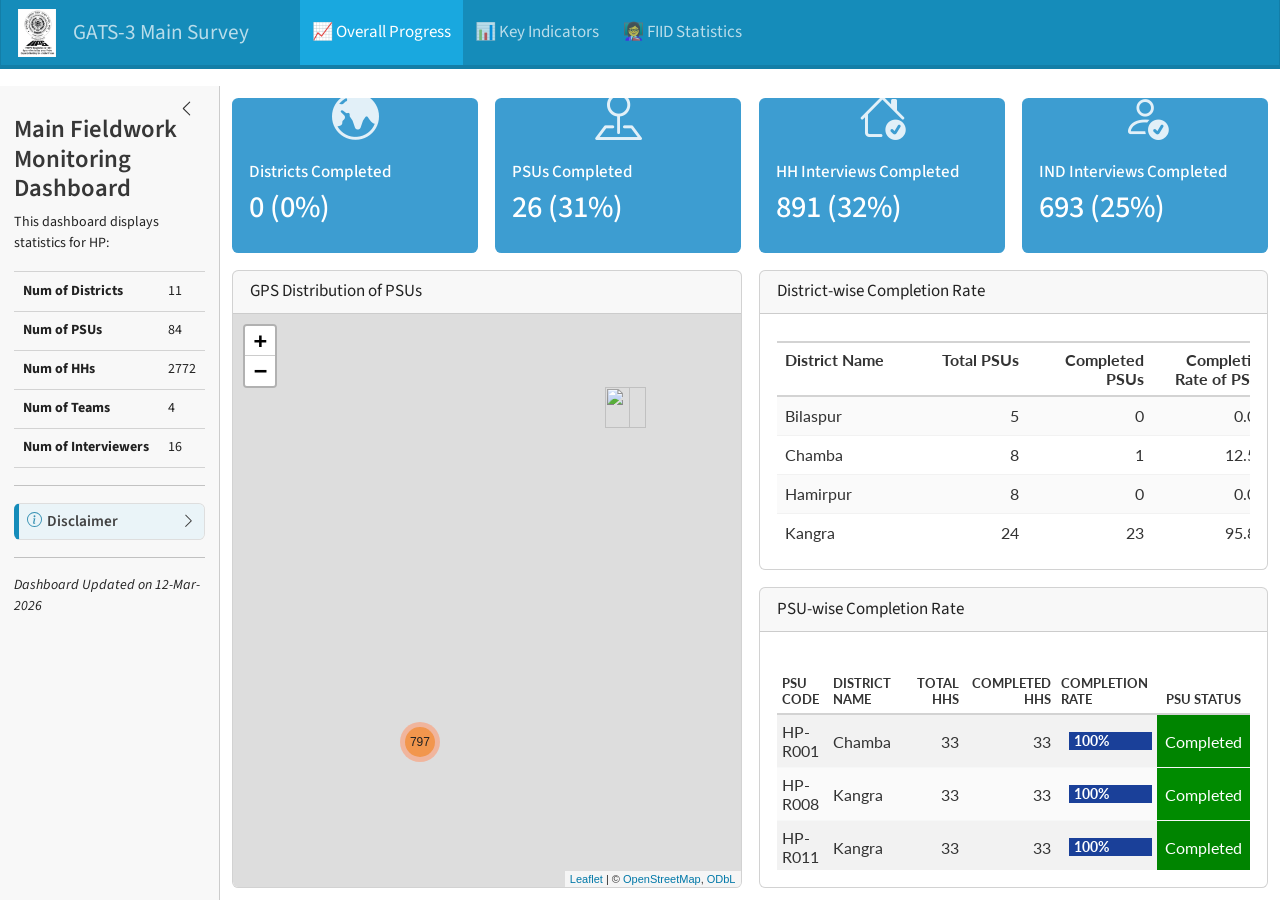
==== commit b4291a76: "mincom d260312 routine" ====
--- a/dash_statewise_static_v00.html
+++ b/dash_statewise_static_v00.html
@@ -149,7 +149,7 @@
 Districts Completed
 </p>
 <p class="value-box-value">
-3 (27%)
+0 (0%)
 </p>
 </div>
 </div>
@@ -213,8 +213,8 @@
 </span></div></div>
 <div class="card-body html-fill-item html-fill-container" style="padding: 0px;">
 <div class="cell-output-display html-fill-item html-fill-container">
-<div class="leaflet html-widget html-fill-item html-fill-container" id="htmlwidget-be7fa2d7daeecc602d9e" style="width:100%;height:195px;"></div>
-<script type="application/json" data-for="htmlwidget-be7fa2d7daeecc602d9e">{"x":{"options":{"crs":{"crsClass":"L.CRS.EPSG3857","code":null,"proj4def":null,"projectedBounds":null,"options":{}}},"calls":[{"method":"addTiles","args":["https://{s}.tile.openstreetmap.org/{z}/{x}/{y}.png",null,null,{"minZoom":0,"maxZoom":18,"tileSize":256,"subdomains":"abc","errorTileUrl":"","tms":false,"noWrap":false,"zoomOffset":0,"zoomReverse":false,"opacity":1,"zIndex":1,"detectRetina":false,"attribution":"&copy; <a href=\"https://openstreetmap.org/copyright/\">OpenStreetMap<\/a>,  <a href=\"https://opendatacommons.org/licenses/odbl/\">ODbL<\/a>"}]},{"method":"addMarkers","args":[[32.52012666666667,32.520185,32.52000166666667,32.52015333333333,32.52040166666666,32.5314977,32.519815,32.52019499999999,32.52009833333333,32.52004166666666,32.51960999999999,31.98470666666666,32.52025166666667,32.52032833333333,32.52014833333333,32.520595,32.52015666666667,32.52018333333333,32.5323585,37.71828833333333,32.520915,32.52133,32.5212,32.52078666666667,32.52038,32.52023,32.52086833333333,32.52098666666667,32.52039,32.45172166666667,32.450995,32.45129333333333,32.45111333333333,32.450805,32.45024833333333,32.45117666666667,32.45147499999999,32.45136166666667,32.45151166666667,32.45197833333334,32.45236666666666,32.45370666666667,32.06479666666667,32.0647452,32.06422833333333,32.064415,32.06415333333334,32.06234,32.06221333333334,32.05884166666667,32.05967333333333,32.06033,32.05977166666666,32.060035,32.06030333333333,32.05964333333333,32.05874666666667,32.05944666666667,32.06360166666666,32.06192666666666,32.05962333333333,32.05967166666667,32.05939,32.057965,32.06176333333334,32.06256166666667,32.06461333333333,32.06471666666666,32.060015,32.06630833333334,32.06575,32.08077833333333,32.081485,32.08076666666667,32.08067666666667,32.08109833333333,32.08090166666667,32.08157166666667,32.08097,32.080905,32.08093833333333,32.080265,32.08176833333334,32.08103333333334,32.08077666666667,32.08084333333333,32.080845,32.08080166666667,32.08241,32.08079333333333,32.08074999999999,32.07849,32.07891166666666,32.081375,32.078385,32.07912166666667,32.080245,32.07877333333333,32.07882833333333,32.08140166666667,32.08150666666667,32.08126,32.20141666666667,32.199295,32.201555,32.199985,32.20072833333334,32.19716166666667,32.19698666666667,32.19682,32.19680333333334,32.19400666666667,32.19858666666666,32.1961,32.19449666666667,32.19395666666667,32.19387666666667,32.19578333333333,32.19688333333333,32.19741666666666,32.200315,32.20072833333334,32.19826666666667,32.20221333333333,32.20141833333333,32.201375,32.20209166666667,32.20191166666667,32.20119333333334,32.20125833333334,32.20125166666666,31.84201833333333,31.84157833333334,31.84133666666667,31.8452263,31.841405,31.7653,31.84041666666667,31.84059666666667,31.8406611,31.84066166666667,31.84058166666667,31.83982833333334,31.84045,31.84500166666667,31.84363,31.8438,31.84369333333333,31.84376166666667,31.8434988,31.84313333333334,31.84252833333333,31.84351833333334,31.84271666666667,31.843275,31.84143,31.8423079,31.83998166666667,31.8452289,31.84238,31.84080166666667,31.84102166666667,31.84357833333333,31.843145,31.84370666666667,31.83710833333334,31.84105666666667,31.842605,31.83705333333333,31.83693666666666,31.83722666666667,31.83698499999999,31.83665166666666,31.83712666666667,31.837325,31.83765666666666,31.83633166666667,31.83716833333334,31.836885,31.836495,31.83549166666667,31.83496833333334,31.83406166666667,31.83410833333333,31.8312335,31.836995,31.83701333333333,31.83172166666667,31.83766666666667,31.83845,31.837115,32.23861333333333,32.23811,32.23708833333333,32.238965,32.24200833333334,32.239295,32.24186333333333,32.23674166666667,32.23641333333333,32.24135,32.23946,32.24094333333333,32.23863333333334,32.24029833333334,32.24004,32.24116,32.24080833333333,32.23918,32.24113166666667,32.24105666666667,32.24094333333333,32.23864,32.23951,32.239505,32.238895,32.23857833333333,32.23957166666666,32.23957333333333,32.23907,32.240415,32.12830666666667,32.12942333333334,32.12969666666667,32.12919666666667,32.12922666666667,32.12898833333334,32.12924166666667,32.12861666666667,32.12829,32.128555,32.128885,32.130765,32.13112166666667,32.13103666666667,32.13048333333334,32.13132333333333,32.13135166666667,32.131235,32.13023333333333,32.12984666666667,32.13142000000001,32.13096333333333,32.129465,32.131545,32.131725,32.13114166666666,32.13316333333333,32.132155,32.13290833333333,32.13253166666667,32.13177833333334,31.94892666666666,31.94717166666667,31.94935666666667,31.950635,31.94950166666667,31.95204833333333,31.9520385,31.95205833333334,31.948335,31.95020833333333,31.948205,31.94787666666667,31.94792166666667,31.948215,31.94856333333333,31.94707833333333,31.94814666666667,31.94704,31.94720833333333,31.94721333333333,31.95012,31.94991,31.94959833333333,31.949715,31.94816666666667,31.94897833333334,31.94882166666666,31.94995166666667,31.94738166666667,32.11384833333333,32.11451833333333,32.11388166666666,32.10541333333333,32.11248833333333,32.11194166666667,32.11322,32.11203166666667,32.11075,32.11061333333334,32.11089666666667,32.11061166666666,32.10990333333334,32.10955666666667,32.10954,32.107605,32.10698833333333,32.107285,32.10672833333333,32.10749999999999,32.11085166666667,32.11152666666667,32.11327000000001,32.11245166666667,32.11401666666666,32.11392,32.11465166666667,32.11567333333333,32.11384666666667,32.2151769,32.21412833333333,32.21600166666666,32.21547666666667,32.21491,32.21409000000001,32.21438,32.21461833333333,32.214195,32.21483333333333,32.21496666666667,32.214875,32.21471,32.21504833333334,32.21487833333333,32.21512333333333,32.215195,32.2152597,32.215735,32.20975,32.20958666666667,32.20988166666667,32.20974333333334,32.21031833333333,32.2102306,32.20972833333334,32.20986833333333,32.2153067,32.2103824,32.21015166666667,31.81841333333334,31.81737,31.81820333333333,31.80909833333333,31.81691166666667,31.81704833333333,31.81695,31.808495,31.816905,31.81579333333333,31.813205,31.810955,31.812805,31.812525,31.81140166666667,31.80978,31.81309,31.80956166666666,31.81210833333334,31.81149666666667,31.80955166666667,31.809295,31.80853166666667,31.80943166666667,31.80865833333333,31.80816833333333,31.80914333333333,31.80956333333334,31.81846666666667,31.81743833333333,31.92381666666667,31.92413,31.923975,31.92463,31.924595,31.925055,31.924905,31.92489833333333,31.92462,31.92479666666667,31.9248945,31.92495166666667,31.92648833333334,31.92571333333334,31.92677333333334,31.927405,31.92707666666667,31.92511,31.92471,31.92523666666667,31.92549,31.92202666666667,31.919494,31.92122,31.92169166666667,31.92291166666666,31.92265166666667,31.92296833333333,31.92314166666667,31.92343666666666,31.92351666666667,32.28273166666667,32.352025,32.349155,32.34768999999999,32.34831833333333,32.346055,32.347985,32.34713666666666,32.34880333333333,32.3467938,32.34613666666667,32.3406156,32.34326333333333,32.343655,32.34338333333334,32.3432381,32.34310166666667,32.343634,32.34522333333334,32.34615833333333,32.3469703,32.3469746,32.3469422,32.34803166666666,32.12117666666666,32.1188311,32.11549166666667,32.114645,32.11555333333333,32.11500166666666,32.11615500000001,32.115265,32.11540666666667,32.11510166666667,32.11527333333333,32.11501,32.1157704,32.115835,32.11432333333333,32.11614333333333,32.11695166666667,32.11605666666667,32.11542333333333,32.11531666666666,32.11542666666666,32.11531166666667,32.11548333333334,32.11571666666667,32.11579166666667,32.11563166666667,32.11604666666666,32.11732666666667,32.11764666666667,32.11816,32.11916333333333,32.08558666666667,32.08561333333333,32.0854256,32.08544833333334,32.08426,32.08496166666666,32.0844784,32.084425,32.0840838,32.0838006,32.08308,32.0858816,32.084065,32.08355833333334,32.083355,32.0844703,32.083355,32.08216666666667,32.08238666666667,32.08164166666666,32.08171166666667,32.08227666666667,32.078565,32.08382,32.08076666666667,32.08095,32.08091,32.08243333333333,32.08265833333333,32.08475333333333,32.08450833333333,32.09387666666667,32.09222333333333,32.09038166666667,32.09,32.09182166666667,32.09085666666667,32.09087333333333,32.09101333333333,32.09108666666667,32.09184166666667,32.09467666666667,32.09494666666667,32.09523333333333,32.09683833333334,32.094478,32.096975,32.09699666666667,32.09704833333333,32.097625,32.09771666666666,32.09707166666667,32.09815666666667,32.099115,32.09858833333333,32.09851333333334,32.096065,32.09575,32.08505333333333,32.08492666666667,32.08477333333334,32.08300833333333,32.03472666666666,32.03493833333334,32.03403,32.03330666666667,32.033495,32.03330500000001,32.03250666666667,32.03169833333333,32.03222166666667,32.03324,32.035355,32.03454333333333,32.03464666666666,32.03517,32.03543,32.03566333333333,32.03559666666667,32.03598666666667,32.03618833333334,32.03645333333333,32.036765,32.03640666666667,32.03611,32.03594166666667,32.03688333333334,32.03571666666667,31.89779,31.89834166666667,31.89674,31.89841166666667,31.89737166666666,31.89820166666667,31.896565,31.89547666666666,31.89622,31.89602833333333,31.89576166666667,31.897365,31.89828666666666,31.89559833333334,31.89728333333333,31.89742166666667,31.89813833333334,31.89825833333333,31.89808166666667,31.89826,31.89833666666667,31.89453833333334,31.90035666666667,31.89843166666667,31.89831,31.89831833333334,31.902595,32.29469333333333,32.29306666666666,32.291415,32.29447833333334,32.291655,32.2952,32.29495,32.29401666666667,32.29368166666666,32.29440833333333,32.28311666666666,32.28853833333334,32.28782166666667,32.28837,32.28809666666667,32.28869833333333,32.28810333333333,32.28762166666667,32.289255,32.291165,32.29017166666667,32.28824333333333,32.28930166666667,32.28975166666667,32.28949333333333,32.28959166666667,32.28974,32.289895,32.28874166666667,32.28830833333333,32.04801166666667,32.04783166666667,32.04769833333333,32.04801833333333,32.04793833333333,32.04797166666666,32.04792999999999,32.04806166666666,32.04804,32.04756333333333,32.04802666666667,32.04805666666667,32.04840333333333,32.04793166666666,32.04796666666667,32.04791833333334,32.04798666666667,32.04865833333334,32.04919333333333,32.04793666666667,32.04824,32.04801,32.04789,32.04875333333334,32.04821833333333,32.04916666666666,32.04791666666667,32.04794666666667,32.04905666666667,32.04914333333333,32.04912833333334,32.216255,32.21580666666667,32.21580833333334,32.21548833333333,32.21520666666667,32.21509833333334,32.21461666666666,32.21433,32.2155438,32.21426166666667,32.21365833333333,32.21312666666667,32.21406833333333,32.20585833333334,32.216715,32.21654166666666,32.21673666666666,32.21668166666667,32.21636333333333,32.21668833333333,32.205955,32.21717666666667,32.21376666666666,32.2184481,32.218205,32.2176806,32.15103166666667,32.15120666666667,32.15126,32.15174333333334,32.15237666666667,32.15252166666667,32.15006333333334,32.15336666666667,32.15198833333333,32.15119333333334,32.151225,32.15133666666667,32.149265,32.14850166666667,32.14836666666667,32.148125,32.14931833333333,32.14896666666667,32.148665,32.14903166666667,32.14881333333334,32.149045,32.14930166666667,32.14937666666666,32.14920333333334,32.149085,32.26706333333333,32.26861,32.2691922,32.26988833333333,32.269645,32.269975,32.269975,32.25526166666667,32.2707393,32.27261333333333,32.27095666666666,32.27476166666667,32.27256,32.27171,32.27185166666666,32.27209333333334,32.27002,32.2735,32.27255,32.27269333333334,32.27280833333334,32.27168333333334,32.27195833333334,32.27085333333333,32.27035333333333,32.270935,32.27076166666667,32.269685,32.268955,32.26860833333333,32.26846166666667,32.268105,31.51008833333334,31.51124666666666,31.51046333333334,31.51043333333334,31.51088166666667,31.51114833333333,31.510675,31.51104333333334,31.51033333333333,31.51036,31.50957166666667,31.50952666666667,31.50908,31.5084919,31.50775,31.5085128,31.50675833333333,31.50666666666667,31.50765166666667,31.50658333333333,31.50719,31.50187,31.50898333333334,31.50643666666667,31.506385,31.50845833333334,31.5088064,31.51001333333334,31.50644,31.50948166666667,31.50942666666667,31.77881333333333,31.7794097,31.77989333333333,31.77547166666666,31.77716333333334,31.77748,31.77689333333334,31.77751833333333,31.77839666666666,31.77748,31.77779666666667,31.7796,31.78037,31.78099,31.779815,31.780125,31.77883333333333,31.77853666666666,31.77910166666667,31.77976,31.780805,31.78052666666667,31.78069,31.78115666666667,31.781228,31.78068166666667,31.78170166666666,31.78134666666666,31.78085166666666,31.78009666666667,32.20629,32.20729666666667,32.20629833333333,32.20708,32.20666666666667,32.20685,32.20698666666667,32.20692833333333,32.20735666666667,32.20552,32.20635166666667,32.20647,32.206605,32.20629833333333,32.2073381,32.20434666666667,32.20459666666667,32.2049959,32.20519,32.2064775,32.20732],[75.97257166666667,75.97228666666666,75.97114000000001,75.96882666666667,75.96938833333334,75.9758957,75.96918833333334,75.96929833333334,75.97020833333333,75.97012333333333,75.97049333333332,74.84843000000001,75.97006333333334,75.97043666666667,75.97002666666667,75.97458333333334,75.97068333333333,75.97029833333333,75.9640552,80.54742666666667,75.97049,75.97113833333333,75.97235000000001,75.97139999999999,75.97163333333333,75.970865,75.97234,75.97222666666667,75.97243333333333,76.49275333333334,76.49437333333334,76.49395,76.49338833333333,76.49279166666666,76.49259333333333,76.493195,76.49218500000001,76.49280666666667,76.49268499999999,76.49222166666667,76.49197166666666,76.49252333333334,76.46253666666667,76.4622734,76.46191833333334,76.46249666666667,76.46254999999999,76.46119666666667,76.46060166666666,76.46203,76.46206166666666,76.46251333333333,76.46280333333334,76.46266833333334,76.46197166666667,76.46131166666667,76.46235666666666,76.46120833333333,76.46088,76.46175333333333,76.46119,76.45835166666667,76.46066166666667,76.46045166666666,76.46053000000001,76.46065333333333,76.46128999999999,76.46312500000001,76.46213333333334,76.46171,76.46267833333333,75.91744333333332,75.917575,75.91767166666666,75.91759999999999,75.91745999999999,75.91742333333333,75.91701333333334,75.91759666666667,75.91769333333333,75.91761166666667,75.917455,75.91745333333333,75.91775666666668,75.91753833333334,75.91821,75.91762999999999,75.91765166666667,75.91746333333334,75.91759499999999,75.91774333333333,75.91709833333333,75.91712166666666,75.9173,75.91663166666667,75.91718833333333,75.91697500000001,75.91753666666666,75.91701500000001,75.917275,75.91702166666667,75.91715666666667,76.22625500000001,76.22384666666667,76.22444,76.22572833333334,76.22568833333334,76.22116166666666,76.22123166666667,76.22070000000001,76.220675,76.21816666666668,76.21694833333332,76.21897833333334,76.21984500000001,76.21925166666666,76.21931666666666,76.21932166666667,76.21991,76.22011166666667,76.22048333333333,76.21961666666667,76.21900166666666,76.21878833333334,76.21822833333334,76.21818499999999,76.21828333333333,76.21905666666666,76.22081,76.22126666666666,76.22108499999999,76.26784666666667,76.26749666666666,76.26704333333333,76.2568612,76.26675166666668,76.33725666666666,76.26613333333333,76.265845,76.2651352,76.26566333333334,76.26481666666668,76.264005,76.26473833333333,76.26358166666667,76.262995,76.26323833333332,76.26324,76.26318833333333,76.2629053,76.26273500000001,76.26249,76.26594166666668,76.26247499999999,76.26265666666667,76.26267,76.26155249999999,76.26297833333334,76.2568684,76.26159166666666,76.26179499999999,76.26514999999999,76.09004166666666,76.08933999999999,76.08853000000001,76.09086000000001,76.08894166666667,76.08813499999999,76.09111833333333,76.09108333333333,76.09133833333334,76.091095,76.08487666666666,76.08476833333334,76.09044166666666,76.08982833333333,76.0908,76.09095333333333,76.08466666666666,76.08441833333333,76.08336333333334,76.08348500000001,76.08233333333332,76.08222166666665,76.0803738,76.09096,76.08453666666666,76.08079500000001,76.08485833333334,76.08778166666666,76.09091333333335,76.27333833333334,76.27343999999999,76.27382666666668,76.27307833333333,76.27145999999999,76.27381,76.27129333333333,76.27375499999999,76.27463666666667,76.27102166666667,76.272355,76.27108166666667,76.27360333333333,76.27205833333333,76.27143,76.27137333333333,76.271265,76.27203,76.27116666666667,76.27093333333333,76.27088999999999,76.27162666666666,76.27230666666667,76.273315,76.271635,76.27259333333333,76.27194333333334,76.27356333333334,76.27326833333333,76.271395,76.5669,76.56520500000001,76.56556999999999,76.56539833333333,76.56538666666667,76.56679166666666,76.56695833333333,76.565995,76.56622666666667,76.56700000000001,76.56703,76.56532999999999,76.56513666666666,76.56525000000001,76.56580666666667,76.56467500000001,76.56427166666667,76.56417666666667,76.56406333333332,76.56292000000001,76.56139666666667,76.56215999999999,76.56251666666667,76.562445,76.5638,76.56180833333333,76.56738166666668,76.56225833333333,76.56386666666667,76.56389166666666,76.56394333333333,76.64254166666666,76.64359166666667,76.64175,76.64193,76.63151166666667,76.65012833333334,76.65014499999999,76.65053166666667,76.64640833333333,76.64621000000001,76.643405,76.64355166666665,76.64283999999999,76.642895,76.64273166666666,76.64297833333333,76.6429,76.64342333333335,76.64326,76.64273,76.63581166666667,76.63246000000001,76.63164,76.63098333333333,76.63145166666666,76.63101666666667,76.630825,76.64154166666667,76.64718666666666,76.42676333333334,76.42559,76.425465,76.268765,76.42157833333334,76.42396333333333,76.42703499999999,76.427345,76.42713999999999,76.42743833333334,76.42729166666666,76.42674166666667,76.42829499999999,76.42851666666667,76.42849,76.43080666666667,76.42968999999999,76.43175333333333,76.43327833333333,76.43183666666667,76.43202333333333,76.43454166666668,76.43554666666667,76.43456500000001,76.43222999999999,76.43029333333334,76.42993,76.42950833333333,76.435545,76.3023329,76.30427166666666,76.303185,76.30364,76.30359,76.30228000000001,76.30205500000001,76.30263333333333,76.30240166666667,76.30270999999999,76.30271833333333,76.30311166666667,76.30278166666668,76.302015,76.302105,76.30194499999999,76.30156833333334,76.30225590000001,76.29999500000001,76.29471166666667,76.294875,76.29468166666668,76.29165166666667,76.29133666666667,76.29230200000001,76.292455,76.293735,76.30088910000001,76.2909417,76.29419333333334,76.25969000000001,76.26003666666666,76.26242333333333,76.257575,76.26156666666667,76.26112833333333,76.26092,76.25663833333333,76.26152833333335,76.26050000000001,76.25925000000001,76.25749833333333,76.26098666666667,76.26183666666667,76.25728166666666,76.25757333333333,76.25918666666666,76.25719666666667,76.25769,76.25761666666668,76.256745,76.25688166666667,76.25633333333333,76.26003666666666,76.25899166666666,76.25846166666666,76.25717666666667,76.25668999999999,76.26437666666668,76.26029166666667,76.23516333333333,76.23516666666666,76.234685,76.23334833333334,76.23313499999999,76.23270166666666,76.23255999999999,76.23236,76.23197166666667,76.23209833333334,76.2315777,76.23228333333333,76.23321166666666,76.23351666666667,76.23432,76.23569333333333,76.23543500000001,76.23409666666666,76.23488833333334,76.23493666666667,76.23530666666667,76.23532833333334,76.230903,76.23489833333333,76.23485333333333,76.234185,76.23394499999999,76.23382666666666,76.23376166666667,76.23348833333333,76.232895,75.85198833333334,75.91539666666667,75.91427666666667,75.91600666666666,75.91563833333333,75.91024166666666,75.91411666666666,75.91280333333334,75.91195833333333,75.9104526,75.91116666666667,75.91188440000001,75.91150166666667,75.90980333333333,75.90962500000001,75.9096625,75.90894333333334,75.90962759999999,75.91028,75.90882166666667,75.9071805,75.90717410000001,75.9072056,75.91098000000001,76.26153333333333,76.2602412,76.25682333333333,76.25837833333334,76.25783,76.25600333333334,76.25794833333333,76.25816166666667,76.25686166666667,76.25765333333334,76.25664499999999,76.25680333333334,76.25646020000001,76.256315,76.25577166666667,76.25633500000001,76.25288333333333,76.25541166666667,76.25663,76.25635333333334,76.25636833333333,76.25650833333334,76.2576,76.25685833333334,76.25693333333334,76.25721666666666,76.25731,76.25863,76.256835,76.25930166666667,76.26139833333333,76.35090166666667,76.35029166666666,76.3515723,76.35125833333333,76.351055,76.350615,76.350297,76.35123166666668,76.3505688,76.3509389,76.35164166666667,76.3577591,76.35018333333333,76.350005,76.34959000000001,76.35023200000001,76.34921833333333,76.34847166666667,76.34907166666667,76.34900166666667,76.34941499999999,76.34850166666666,76.3463837,76.35015833333334,76.34659000000001,76.34682333333333,76.346025,76.34816500000001,76.34867333333334,76.34942666666667,76.34962333333333,76.59374,76.59439999999999,76.59191333333334,76.59058666666667,76.59364000000001,76.59471333333333,76.59473833333332,76.59386666666666,76.593855,76.59158666666667,76.59283499999999,76.59274833333333,76.59252833333333,76.59141500000001,76.5916247,76.59070166666667,76.59084,76.59137666666668,76.59063666666665,76.59084833333333,76.590795,76.59025333333334,76.590535,76.58975666666667,76.59084333333334,76.59212333333333,76.59284666666667,76.59788333333333,76.59891833333333,76.59883833333333,76.59973833333333,76.55322833333334,76.55309333333334,76.55207666666666,76.55313500000001,76.55242,76.5526,76.55032666666666,76.54996833333333,76.54999166666667,76.55049000000001,76.55197833333334,76.55199500000001,76.55203,76.55209499999999,76.55196166666666,76.55225,76.55201333333333,76.55173333333333,76.55148666666668,76.55135833333334,76.55134333333334,76.5518,76.55188,76.55196500000001,76.55198833333334,76.55321333333333,76.62093499999999,76.62121166666667,76.62912166666666,76.62904166666667,76.62833166666665,76.62134833333333,76.62868666666667,76.63548166666666,76.62999833333333,76.63012000000001,76.62956333333334,76.63518833333333,76.62136166666666,76.63269166666667,76.63777666666667,76.63679333333333,76.620885,76.62148499999999,76.62124833333334,76.62129499999999,76.62139999999999,76.63063833333334,76.62869833333333,76.62152666666665,76.62136000000001,76.62132666666666,76.629615,75.82694499999999,75.82513333333333,75.82543000000001,75.82711333333333,75.82507833333334,75.82186833333334,75.82082833333334,75.82254166666667,75.82338166666666,75.82222499999999,75.85380833333333,75.822935,75.82224833333333,75.82237166666667,75.82234833333334,75.82298,75.820015,75.81882,75.81943333333334,75.81839833333333,75.81808666666667,75.815185,75.81143166666668,75.807885,75.80736333333333,75.8079,75.81204166666666,75.81280166666667,75.81333833333333,75.81346499999999,76.07928833333334,76.07944833333333,76.07901,76.07958166666667,76.07943833333334,76.07937666666666,76.07937,76.07937166666667,76.07948,76.07912333333334,76.07945666666666,76.07943666666667,76.07985333333333,76.08022666666668,76.07934333333333,76.07942166666666,76.079385,76.07979999999999,76.08080666666666,76.07902,76.07933,76.07941000000001,76.0793,76.07998333333333,76.07944166666667,76.08067833333332,76.079345,76.07925,76.080585,76.08071833333334,76.08072666666666,75.66897999999999,75.66889166666667,75.66896666666666,75.66932,75.66966499999999,75.66892333333334,75.6692,75.669845,75.6690064,75.66938333333333,75.66934333333333,75.66798999999999,75.66904,75.66316166666667,75.66946,75.66844166666667,75.66859333333333,75.66865666666666,75.66886666666666,75.66896,75.66350666666668,75.66844333333333,75.66264333333334,75.6676829,75.66833833333334,75.6685889,75.72912666666666,75.72090166666666,75.728735,75.72844666666667,75.72916000000001,75.72882833333333,75.72913,75.72942500000001,75.72635333333332,75.725565,75.72410666666666,75.72404666666667,75.72869666666666,75.72795500000001,75.727965,75.72800666666667,75.72732333333333,75.72747833333332,75.72781833333333,75.72759333333333,75.72776500000001,75.72783833333332,75.72808499999999,75.72860833333334,75.72873833333333,75.72858333333333,75.87547666666666,75.87494833333334,75.87481409999999,75.87367999999999,75.87394500000001,75.87425833333333,75.87184000000001,75.89080666666668,75.8717781,75.87293666666666,75.87198333333335,75.87786333333334,75.87332333333333,75.87390666666667,75.87372166666667,75.87285,75.87351333333332,75.87348166666668,75.87334333333334,75.87398833333333,75.87334833333333,75.874635,75.87444166666667,75.87390166666667,75.874675,75.87561333333333,75.87537999999999,75.87584833333334,75.87570166666666,75.87573666666667,75.87673666666666,75.87661833333333,76.17708833333333,76.17861166666667,76.19116000000001,76.18305000000001,76.17866666666667,76.1801,76.17994166666668,76.179025,76.17905833333333,76.17894166666666,76.17897500000001,76.17848833333333,76.17641499999999,76.1779714,76.17826833333334,76.1779693,76.18154666666666,76.18479166666665,76.18639166666667,76.18577833333333,76.18758166666666,76.17822833333334,76.18250166666667,76.18292333333333,76.17870500000001,76.17751,76.1773415,76.17716166666668,76.17919000000001,76.17643166666667,76.17555666666667,76.015395,76.0143139,76.01285833333333,76.01176833333334,76.01213833333333,76.01145333333334,76.00963,76.00912166666667,76.00897666666667,76.01046166666667,76.01203000000001,76.01090333333333,76.01261,76.00412,76.01045666666667,76.01085333333334,76.00869166666666,76.00964333333333,76.00852666666667,76.00938166666667,76.00736333333333,76.00606166666667,76.00533833333334,76.00418500000001,76.0042905,76.00579833333333,76.00716666666668,76.00792666666666,76.00796333333332,76.00916333333333,76.32534000000001,76.32397333333333,76.32520833333334,76.32570333333334,76.32560166666667,76.32564000000001,76.32559333333333,76.32553833333333,76.32564166666666,76.32446166666666,76.32506833333333,76.32475666666666,76.32526833333333,76.325405,76.3239992,76.32563333333333,76.325985,76.3264525,76.32719999999999,76.3253595,76.32393833333334],null,null,null,{"interactive":true,"draggable":false,"keyboard":true,"title":"","alt":"","zIndexOffset":0,"opacity":1,"riseOnHover":false,"riseOffset":250},["<b>District: <\/b>Chamba<br><b>PSU Code: <\/b>HP-R001<br><b>FIID: <\/b>120401<br><b>HH No: <\/b>GATS-3/004/001","<b>District: <\/b>Chamba<br><b>PSU Code: <\/b>HP-R001<br><b>FIID: <\/b>120404<br><b>HH No: <\/b>GATS-3/007/001","<b>District: <\/b>Chamba<br><b>PSU Code: <\/b>HP-R001<br><b>FIID: <\/b>120402<br><b>HH No: <\/b>GATS-3/013/002","<b>District: <\/b>Chamba<br><b>PSU Code: <\/b>HP-R001<br><b>FIID: <\/b>120403<br><b>HH No: <\/b>GATS-3/031/001","<b>District: <\/b>Chamba<br><b>PSU Code: <\/b>HP-R001<br><b>FIID: <\/b>120403<br><b>HH No: <\/b>GATS-3/035/001","<b>District: <\/b>Chamba<br><b>PSU Code: <\/b>HP-R001<br><b>FIID: <\/b>120404<br><b>HH No: <\/b>GATS-3/040/001","<b>District: <\/b>Chamba<br><b>PSU Code: <\/b>HP-R001<br><b>FIID: <\/b>120401<br><b>HH No: <\/b>GATS-3/041/002","<b>District: <\/b>Chamba<br><b>PSU Code: <\/b>HP-R001<br><b>FIID: <\/b>120403<br><b>HH No: <\/b>GATS-3/042/001","<b>District: <\/b>Chamba<br><b>PSU Code: <\/b>HP-R001<br><b>FIID: <\/b>120403<br><b>HH No: <\/b>GATS-3/046/001","<b>District: <\/b>Chamba<br><b>PSU Code: <\/b>HP-R001<br><b>FIID: <\/b>120401<br><b>HH No: <\/b>GATS-3/046/002","<b>District: <\/b>Chamba<br><b>PSU Code: <\/b>HP-R001<br><b>FIID: <\/b>120403<br><b>HH No: <\/b>GATS-3/051/001","<b>District: <\/b>Chamba<br><b>PSU Code: <\/b>HP-R001<br><b>FIID: <\/b>120401<br><b>HH No: <\/b>GATS-3/052/001","<b>District: <\/b>Chamba<br><b>PSU Code: <\/b>HP-R001<br><b>FIID: <\/b>120401<br><b>HH No: <\/b>GATS-3/053/001","<b>District: <\/b>Chamba<br><b>PSU Code: <\/b>HP-R001<br><b>FIID: <\/b>120401<br><b>HH No: <\/b>GATS-3/054/002","<b>District: <\/b>Chamba<br><b>PSU Code: <\/b>HP-R001<br><b>FIID: <\/b>120402<br><b>HH No: <\/b>GATS-3/054/003","<b>District: <\/b>Chamba<br><b>PSU Code: <\/b>HP-R001<br><b>FIID: <\/b>120403<br><b>HH No: <\/b>GATS-3/057/001","<b>District: <\/b>Chamba<br><b>PSU Code: <\/b>HP-R001<br><b>FIID: <\/b>120403<br><b>HH No: <\/b>GATS-3/058/001","<b>District: <\/b>Chamba<br><b>PSU Code: <\/b>HP-R001<br><b>FIID: <\/b>120402<br><b>HH No: <\/b>GATS-3/059/001","<b>District: <\/b>Chamba<br><b>PSU Code: <\/b>HP-R001<br><b>FIID: <\/b>120403<br><b>HH No: <\/b>GATS-3/060/001","<b>District: <\/b>Chamba<br><b>PSU Code: <\/b>HP-R001<br><b>FIID: <\/b>120403<br><b>HH No: <\/b>GATS-3/064/001","<b>District: <\/b>Chamba<br><b>PSU Code: <\/b>HP-R001<br><b>FIID: <\/b>120401<br><b>HH No: <\/b>GATS-3/067/001","<b>District: <\/b>Chamba<br><b>PSU Code: <\/b>HP-R001<br><b>FIID: <\/b>120403<br><b>HH No: <\/b>GATS-3/069/001","<b>District: <\/b>Chamba<br><b>PSU Code: <\/b>HP-R001<br><b>FIID: <\/b>120402<br><b>HH No: <\/b>GATS-3/071/002","<b>District: <\/b>Chamba<br><b>PSU Code: <\/b>HP-R001<br><b>FIID: <\/b>120401<br><b>HH No: <\/b>GATS-3/076/001","<b>District: <\/b>Chamba<br><b>PSU Code: <\/b>HP-R001<br><b>FIID: <\/b>120401<br><b>HH No: <\/b>GATS-3/079/001","<b>District: <\/b>Chamba<br><b>PSU Code: <\/b>HP-R001<br><b>FIID: <\/b>120404<br><b>HH No: <\/b>GATS-3/083/001","<b>District: <\/b>Chamba<br><b>PSU Code: <\/b>HP-R001<br><b>FIID: <\/b>120404<br><b>HH No: <\/b>GATS-3/086/001","<b>District: <\/b>Chamba<br><b>PSU Code: <\/b>HP-R001<br><b>FIID: <\/b>120401<br><b>HH No: <\/b>GATS-3/086/002","<b>District: <\/b>Chamba<br><b>PSU Code: <\/b>HP-R001<br><b>FIID: <\/b>120401<br><b>HH No: <\/b>GATS-3/088/002","<b>District: <\/b>Chamba<br><b>PSU Code: <\/b>HP-R005<br><b>FIID: <\/b>120104<br><b>HH No: <\/b>GATS-3/006/002","<b>District: <\/b>Chamba<br><b>PSU Code: <\/b>HP-R005<br><b>FIID: <\/b>120101<br><b>HH No: <\/b>GATS-3/011/001","<b>District: <\/b>Chamba<br><b>PSU Code: <\/b>HP-R005<br><b>FIID: <\/b>120104<br><b>HH No: <\/b>GATS-3/011/003","<b>District: <\/b>Chamba<br><b>PSU Code: <\/b>HP-R005<br><b>FIID: <\/b>120103<br><b>HH No: <\/b>GATS-3/027/001","<b>District: <\/b>Chamba<br><b>PSU Code: <\/b>HP-R005<br><b>FIID: <\/b>120102<br><b>HH No: <\/b>GATS-3/032/001","<b>District: <\/b>Chamba<br><b>PSU Code: <\/b>HP-R005<br><b>FIID: <\/b>120103<br><b>HH No: <\/b>GATS-3/034/001","<b>District: <\/b>Chamba<br><b>PSU Code: <\/b>HP-R005<br><b>FIID: <\/b>120101<br><b>HH No: <\/b>GATS-3/038/002","<b>District: <\/b>Chamba<br><b>PSU Code: <\/b>HP-R005<br><b>FIID: <\/b>120103<br><b>HH No: <\/b>GATS-3/045/001","<b>District: <\/b>Chamba<br><b>PSU Code: <\/b>HP-R005<br><b>FIID: <\/b>120103<br><b>HH No: <\/b>GATS-3/049/001","<b>District: <\/b>Chamba<br><b>PSU Code: <\/b>HP-R005<br><b>FIID: <\/b>120104<br><b>HH No: <\/b>GATS-3/064/001","<b>District: <\/b>Chamba<br><b>PSU Code: <\/b>HP-R005<br><b>FIID: <\/b>120103<br><b>HH No: <\/b>GATS-3/065/001","<b>District: <\/b>Chamba<br><b>PSU Code: <\/b>HP-R005<br><b>FIID: <\/b>120101<br><b>HH No: <\/b>GATS-3/067/001","<b>District: <\/b>Chamba<br><b>PSU Code: <\/b>HP-R005<br><b>FIID: <\/b>120102<br><b>HH No: <\/b>GATS-3/110/002","<b>District: <\/b>Kangra<br><b>PSU Code: <\/b>HP-R008<br><b>FIID: <\/b>120302<br><b>HH No: <\/b>GATS-3/003/001","<b>District: <\/b>Kangra<br><b>PSU Code: <\/b>HP-R008<br><b>FIID: <\/b>120304<br><b>HH No: <\/b>GATS-3/007/001","<b>District: <\/b>Kangra<br><b>PSU Code: <\/b>HP-R008<br><b>FIID: <\/b>120304<br><b>HH No: <\/b>GATS-3/013/001","<b>District: <\/b>Kangra<br><b>PSU Code: <\/b>HP-R008<br><b>FIID: <\/b>120302<br><b>HH No: <\/b>GATS-3/018/002","<b>District: <\/b>Kangra<br><b>PSU Code: <\/b>HP-R008<br><b>FIID: <\/b>120303<br><b>HH No: <\/b>GATS-3/022/001","<b>District: <\/b>Kangra<br><b>PSU Code: <\/b>HP-R008<br><b>FIID: <\/b>120301<br><b>HH No: <\/b>GATS-3/030/001","<b>District: <\/b>Kangra<br><b>PSU Code: <\/b>HP-R008<br><b>FIID: <\/b>120301<br><b>HH No: <\/b>GATS-3/033/001","<b>District: <\/b>Kangra<br><b>PSU Code: <\/b>HP-R008<br><b>FIID: <\/b>120301<br><b>HH No: <\/b>GATS-3/070/001","<b>District: <\/b>Kangra<br><b>PSU Code: <\/b>HP-R008<br><b>FIID: <\/b>120301<br><b>HH No: <\/b>GATS-3/075/001","<b>District: <\/b>Kangra<br><b>PSU Code: <\/b>HP-R008<br><b>FIID: <\/b>120301<br><b>HH No: <\/b>GATS-3/078/001","<b>District: <\/b>Kangra<br><b>PSU Code: <\/b>HP-R008<br><b>FIID: <\/b>120302<br><b>HH No: <\/b>GATS-3/081/001","<b>District: <\/b>Kangra<br><b>PSU Code: <\/b>HP-R008<br><b>FIID: <\/b>120302<br><b>HH No: <\/b>GATS-3/086/001","<b>District: <\/b>Kangra<br><b>PSU Code: <\/b>HP-R008<br><b>FIID: <\/b>120304<br><b>HH No: <\/b>GATS-3/091/001","<b>District: <\/b>Kangra<br><b>PSU Code: <\/b>HP-R008<br><b>FIID: <\/b>120303<br><b>HH No: <\/b>GATS-3/102/001","<b>District: <\/b>Kangra<br><b>PSU Code: <\/b>HP-R008<br><b>FIID: <\/b>120303<br><b>HH No: <\/b>GATS-3/106/001","<b>District: <\/b>Kangra<br><b>PSU Code: <\/b>HP-R008<br><b>FIID: <\/b>120301<br><b>HH No: <\/b>GATS-3/108/001","<b>District: <\/b>Kangra<br><b>PSU Code: <\/b>HP-R008<br><b>FIID: <\/b>120303<br><b>HH No: <\/b>GATS-3/115/001","<b>District: <\/b>Kangra<br><b>PSU Code: <\/b>HP-R008<br><b>FIID: <\/b>120304<br><b>HH No: <\/b>GATS-3/118/001","<b>District: <\/b>Kangra<br><b>PSU Code: <\/b>HP-R008<br><b>FIID: <\/b>120304<br><b>HH No: <\/b>GATS-3/124/001","<b>District: <\/b>Kangra<br><b>PSU Code: <\/b>HP-R008<br><b>FIID: <\/b>120301<br><b>HH No: <\/b>GATS-3/132/001","<b>District: <\/b>Kangra<br><b>PSU Code: <\/b>HP-R008<br><b>FIID: <\/b>120303<br><b>HH No: <\/b>GATS-3/136/001","<b>District: <\/b>Kangra<br><b>PSU Code: <\/b>HP-R008<br><b>FIID: <\/b>120301<br><b>HH No: <\/b>GATS-3/145/001","<b>District: <\/b>Kangra<br><b>PSU Code: <\/b>HP-R008<br><b>FIID: <\/b>120301<br><b>HH No: <\/b>GATS-3/158/001","<b>District: <\/b>Kangra<br><b>PSU Code: <\/b>HP-R008<br><b>FIID: <\/b>120303<br><b>HH No: <\/b>GATS-3/163/001","<b>District: <\/b>Kangra<br><b>PSU Code: <\/b>HP-R008<br><b>FIID: <\/b>120302<br><b>HH No: <\/b>GATS-3/169/001","<b>District: <\/b>Kangra<br><b>PSU Code: <\/b>HP-R008<br><b>FIID: <\/b>120303<br><b>HH No: <\/b>GATS-3/175/001","<b>District: <\/b>Kangra<br><b>PSU Code: <\/b>HP-R008<br><b>FIID: <\/b>120301<br><b>HH No: <\/b>GATS-3/179/001","<b>District: <\/b>Kangra<br><b>PSU Code: <\/b>HP-R008<br><b>FIID: <\/b>120301<br><b>HH No: <\/b>GATS-3/191/001","<b>District: <\/b>Kangra<br><b>PSU Code: <\/b>HP-R008<br><b>FIID: <\/b>120301<br><b>HH No: <\/b>GATS-3/195/001","<b>District: <\/b>Kangra<br><b>PSU Code: <\/b>HP-R009<br><b>FIID: <\/b>120101<br><b>HH No: <\/b>GATS-3/000/001","<b>District: <\/b>Kangra<br><b>PSU Code: <\/b>HP-R009<br><b>FIID: <\/b>120103<br><b>HH No: <\/b>GATS-3/004/001","<b>District: <\/b>Kangra<br><b>PSU Code: <\/b>HP-R009<br><b>FIID: <\/b>120103<br><b>HH No: <\/b>GATS-3/007/001","<b>District: <\/b>Kangra<br><b>PSU Code: <\/b>HP-R009<br><b>FIID: <\/b>120104<br><b>HH No: <\/b>GATS-3/012/001","<b>District: <\/b>Kangra<br><b>PSU Code: <\/b>HP-R009<br><b>FIID: <\/b>120101<br><b>HH No: <\/b>GATS-3/014/001","<b>District: <\/b>Kangra<br><b>PSU Code: <\/b>HP-R009<br><b>FIID: <\/b>120103<br><b>HH No: <\/b>GATS-3/015/001","<b>District: <\/b>Kangra<br><b>PSU Code: <\/b>HP-R009<br><b>FIID: <\/b>120102<br><b>HH No: <\/b>GATS-3/019/001","<b>District: <\/b>Kangra<br><b>PSU Code: <\/b>HP-R009<br><b>FIID: <\/b>120101<br><b>HH No: <\/b>GATS-3/021/001","<b>District: <\/b>Kangra<br><b>PSU Code: <\/b>HP-R009<br><b>FIID: <\/b>120101<br><b>HH No: <\/b>GATS-3/024/001","<b>District: <\/b>Kangra<br><b>PSU Code: <\/b>HP-R009<br><b>FIID: <\/b>120104<br><b>HH No: <\/b>GATS-3/030/001","<b>District: <\/b>Kangra<br><b>PSU Code: <\/b>HP-R009<br><b>FIID: <\/b>120102<br><b>HH No: <\/b>GATS-3/036/001","<b>District: <\/b>Kangra<br><b>PSU Code: <\/b>HP-R009<br><b>FIID: <\/b>120102<br><b>HH No: <\/b>GATS-3/045/001","<b>District: <\/b>Kangra<br><b>PSU Code: <\/b>HP-R009<br><b>FIID: <\/b>120104<br><b>HH No: <\/b>GATS-3/047/001","<b>District: <\/b>Kangra<br><b>PSU Code: <\/b>HP-R009<br><b>FIID: <\/b>120101<br><b>HH No: <\/b>GATS-3/050/001","<b>District: <\/b>Kangra<br><b>PSU Code: <\/b>HP-R009<br><b>FIID: <\/b>120103<br><b>HH No: <\/b>GATS-3/058/001","<b>District: <\/b>Kangra<br><b>PSU Code: <\/b>HP-R009<br><b>FIID: <\/b>120101<br><b>HH No: <\/b>GATS-3/063/001","<b>District: <\/b>Kangra<br><b>PSU Code: <\/b>HP-R009<br><b>FIID: <\/b>120101<br><b>HH No: <\/b>GATS-3/067/001","<b>District: <\/b>Kangra<br><b>PSU Code: <\/b>HP-R009<br><b>FIID: <\/b>120102<br><b>HH No: <\/b>GATS-3/072/001","<b>District: <\/b>Kangra<br><b>PSU Code: <\/b>HP-R009<br><b>FIID: <\/b>120104<br><b>HH No: <\/b>GATS-3/076/001","<b>District: <\/b>Kangra<br><b>PSU Code: <\/b>HP-R009<br><b>FIID: <\/b>120101<br><b>HH No: <\/b>GATS-3/083/001","<b>District: <\/b>Kangra<br><b>PSU Code: <\/b>HP-R009<br><b>FIID: <\/b>120101<br><b>HH No: <\/b>GATS-3/086/001","<b>District: <\/b>Kangra<br><b>PSU Code: <\/b>HP-R009<br><b>FIID: <\/b>120101<br><b>HH No: <\/b>GATS-3/090/001","<b>District: <\/b>Kangra<br><b>PSU Code: <\/b>HP-R009<br><b>FIID: <\/b>120104<br><b>HH No: <\/b>GATS-3/097/001","<b>District: <\/b>Kangra<br><b>PSU Code: <\/b>HP-R009<br><b>FIID: <\/b>120103<br><b>HH No: <\/b>GATS-3/104/001","<b>District: <\/b>Kangra<br><b>PSU Code: <\/b>HP-R009<br><b>FIID: <\/b>120103<br><b>HH No: <\/b>GATS-3/108/001","<b>District: <\/b>Kangra<br><b>PSU Code: <\/b>HP-R009<br><b>FIID: <\/b>120102<br><b>HH No: <\/b>GATS-3/110/001","<b>District: <\/b>Kangra<br><b>PSU Code: <\/b>HP-R009<br><b>FIID: <\/b>120103<br><b>HH No: <\/b>GATS-3/113/001","<b>District: <\/b>Kangra<br><b>PSU Code: <\/b>HP-R009<br><b>FIID: <\/b>120101<br><b>HH No: <\/b>GATS-3/120/001","<b>District: <\/b>Kangra<br><b>PSU Code: <\/b>HP-R009<br><b>FIID: <\/b>120101<br><b>HH No: <\/b>GATS-3/121/001","<b>District: <\/b>Kangra<br><b>PSU Code: <\/b>HP-R009<br><b>FIID: <\/b>120103<br><b>HH No: <\/b>GATS-3/125/001","<b>District: <\/b>Kangra<br><b>PSU Code: <\/b>HP-R009<br><b>FIID: <\/b>120103<br><b>HH No: <\/b>GATS-3/129/001","<b>District: <\/b>Kangra<br><b>PSU Code: <\/b>HP-R010<br><b>FIID: <\/b>120101<br><b>HH No: <\/b>GATS-3/002/001","<b>District: <\/b>Kangra<br><b>PSU Code: <\/b>HP-R010<br><b>FIID: <\/b>120101<br><b>HH No: <\/b>GATS-3/013/001","<b>District: <\/b>Kangra<br><b>PSU Code: <\/b>HP-R010<br><b>FIID: <\/b>120102<br><b>HH No: <\/b>GATS-3/021/001","<b>District: <\/b>Kangra<br><b>PSU Code: <\/b>HP-R010<br><b>FIID: <\/b>120103<br><b>HH No: <\/b>GATS-3/048/001","<b>District: <\/b>Kangra<br><b>PSU Code: <\/b>HP-R010<br><b>FIID: <\/b>120104<br><b>HH No: <\/b>GATS-3/050/003","<b>District: <\/b>Kangra<br><b>PSU Code: <\/b>HP-R010<br><b>FIID: <\/b>120102<br><b>HH No: <\/b>GATS-3/060/001","<b>District: <\/b>Kangra<br><b>PSU Code: <\/b>HP-R010<br><b>FIID: <\/b>120104<br><b>HH No: <\/b>GATS-3/071/001","<b>District: <\/b>Kangra<br><b>PSU Code: <\/b>HP-R010<br><b>FIID: <\/b>120101<br><b>HH No: <\/b>GATS-3/079/001","<b>District: <\/b>Kangra<br><b>PSU Code: <\/b>HP-R010<br><b>FIID: <\/b>120101<br><b>HH No: <\/b>GATS-3/093/001","<b>District: <\/b>Kangra<br><b>PSU Code: <\/b>HP-R010<br><b>FIID: <\/b>120101<br><b>HH No: <\/b>GATS-3/101/001","<b>District: <\/b>Kangra<br><b>PSU Code: <\/b>HP-R010<br><b>FIID: <\/b>120103<br><b>HH No: <\/b>GATS-3/110/001","<b>District: <\/b>Kangra<br><b>PSU Code: <\/b>HP-R010<br><b>FIID: <\/b>120103<br><b>HH No: <\/b>GATS-3/117/001","<b>District: <\/b>Kangra<br><b>PSU Code: <\/b>HP-R010<br><b>FIID: <\/b>120101<br><b>HH No: <\/b>GATS-3/124/001","<b>District: <\/b>Kangra<br><b>PSU Code: <\/b>HP-R010<br><b>FIID: <\/b>120103<br><b>HH No: <\/b>GATS-3/132/001","<b>District: <\/b>Kangra<br><b>PSU Code: <\/b>HP-R010<br><b>FIID: <\/b>120102<br><b>HH No: <\/b>GATS-3/139/001","<b>District: <\/b>Kangra<br><b>PSU Code: <\/b>HP-R010<br><b>FIID: <\/b>120101<br><b>HH No: <\/b>GATS-3/145/001","<b>District: <\/b>Kangra<br><b>PSU Code: <\/b>HP-R010<br><b>FIID: <\/b>120101<br><b>HH No: <\/b>GATS-3/152/001","<b>District: <\/b>Kangra<br><b>PSU Code: <\/b>HP-R010<br><b>FIID: <\/b>120102<br><b>HH No: <\/b>GATS-3/157/001","<b>District: <\/b>Kangra<br><b>PSU Code: <\/b>HP-R010<br><b>FIID: <\/b>120101<br><b>HH No: <\/b>GATS-3/170/001","<b>District: <\/b>Kangra<br><b>PSU Code: <\/b>HP-R010<br><b>FIID: <\/b>120102<br><b>HH No: <\/b>GATS-3/178/001","<b>District: <\/b>Kangra<br><b>PSU Code: <\/b>HP-R010<br><b>FIID: <\/b>120103<br><b>HH No: <\/b>GATS-3/187/001","<b>District: <\/b>Kangra<br><b>PSU Code: <\/b>HP-R010<br><b>FIID: <\/b>120103<br><b>HH No: <\/b>GATS-3/209/001","<b>District: <\/b>Kangra<br><b>PSU Code: <\/b>HP-R010<br><b>FIID: <\/b>120101<br><b>HH No: <\/b>GATS-3/214/001","<b>District: <\/b>Kangra<br><b>PSU Code: <\/b>HP-R010<br><b>FIID: <\/b>120104<br><b>HH No: <\/b>GATS-3/220/001","<b>District: <\/b>Kangra<br><b>PSU Code: <\/b>HP-R010<br><b>FIID: <\/b>120103<br><b>HH No: <\/b>GATS-3/224/002","<b>District: <\/b>Kangra<br><b>PSU Code: <\/b>HP-R010<br><b>FIID: <\/b>120103<br><b>HH No: <\/b>GATS-3/228/001","<b>District: <\/b>Kangra<br><b>PSU Code: <\/b>HP-R010<br><b>FIID: <\/b>120101<br><b>HH No: <\/b>GATS-3/236/001","<b>District: <\/b>Kangra<br><b>PSU Code: <\/b>HP-R010<br><b>FIID: <\/b>120101<br><b>HH No: <\/b>GATS-3/241/001","<b>District: <\/b>Kangra<br><b>PSU Code: <\/b>HP-R010<br><b>FIID: <\/b>120104<br><b>HH No: <\/b>GATS-3/246/001","<b>District: <\/b>Kangra<br><b>PSU Code: <\/b>HP-R011<br><b>FIID: <\/b>120403<br><b>HH No: <\/b>GATS-3/001/001","<b>District: <\/b>Kangra<br><b>PSU Code: <\/b>HP-R011<br><b>FIID: <\/b>120404<br><b>HH No: <\/b>GATS-3/010/001","<b>District: <\/b>Kangra<br><b>PSU Code: <\/b>HP-R011<br><b>FIID: <\/b>120402<br><b>HH No: <\/b>GATS-3/020/001","<b>District: <\/b>Kangra<br><b>PSU Code: <\/b>HP-R011<br><b>FIID: <\/b>120403<br><b>HH No: <\/b>GATS-3/025/001","<b>District: <\/b>Kangra<br><b>PSU Code: <\/b>HP-R011<br><b>FIID: <\/b>120402<br><b>HH No: <\/b>GATS-3/035/001","<b>District: <\/b>Kangra<br><b>PSU Code: <\/b>HP-R011<br><b>FIID: <\/b>120403<br><b>HH No: <\/b>GATS-3/039/001","<b>District: <\/b>Kangra<br><b>PSU Code: <\/b>HP-R011<br><b>FIID: <\/b>120401<br><b>HH No: <\/b>GATS-3/052/001","<b>District: <\/b>Kangra<br><b>PSU Code: <\/b>HP-R011<br><b>FIID: <\/b>120403<br><b>HH No: <\/b>GATS-3/055/001","<b>District: <\/b>Kangra<br><b>PSU Code: <\/b>HP-R011<br><b>FIID: <\/b>120403<br><b>HH No: <\/b>GATS-3/061/001","<b>District: <\/b>Kangra<br><b>PSU Code: <\/b>HP-R011<br><b>FIID: <\/b>120402<br><b>HH No: <\/b>GATS-3/064/001","<b>District: <\/b>Kangra<br><b>PSU Code: <\/b>HP-R011<br><b>FIID: <\/b>120403<br><b>HH No: <\/b>GATS-3/072/001","<b>District: <\/b>Kangra<br><b>PSU Code: <\/b>HP-R011<br><b>FIID: <\/b>120404<br><b>HH No: <\/b>GATS-3/077/001","<b>District: <\/b>Kangra<br><b>PSU Code: <\/b>HP-R011<br><b>FIID: <\/b>120403<br><b>HH No: <\/b>GATS-3/080/001","<b>District: <\/b>Kangra<br><b>PSU Code: <\/b>HP-R011<br><b>FIID: <\/b>120401<br><b>HH No: <\/b>GATS-3/106/001","<b>District: <\/b>Kangra<br><b>PSU Code: <\/b>HP-R011<br><b>FIID: <\/b>120401<br><b>HH No: <\/b>GATS-3/116/001","<b>District: <\/b>Kangra<br><b>PSU Code: <\/b>HP-R011<br><b>FIID: <\/b>120401<br><b>HH No: <\/b>GATS-3/122/001","<b>District: <\/b>Kangra<br><b>PSU Code: <\/b>HP-R011<br><b>FIID: <\/b>120401<br><b>HH No: <\/b>GATS-3/127/001","<b>District: <\/b>Kangra<br><b>PSU Code: <\/b>HP-R011<br><b>FIID: <\/b>120401<br><b>HH No: <\/b>GATS-3/130/001","<b>District: <\/b>Kangra<br><b>PSU Code: <\/b>HP-R011<br><b>FIID: <\/b>120402<br><b>HH No: <\/b>GATS-3/133/001","<b>District: <\/b>Kangra<br><b>PSU Code: <\/b>HP-R011<br><b>FIID: <\/b>120401<br><b>HH No: <\/b>GATS-3/138/001","<b>District: <\/b>Kangra<br><b>PSU Code: <\/b>HP-R011<br><b>FIID: <\/b>120403<br><b>HH No: <\/b>GATS-3/144/001","<b>District: <\/b>Kangra<br><b>PSU Code: <\/b>HP-R011<br><b>FIID: <\/b>120403<br><b>HH No: <\/b>GATS-3/147/002","<b>District: <\/b>Kangra<br><b>PSU Code: <\/b>HP-R011<br><b>FIID: <\/b>120401<br><b>HH No: <\/b>GATS-3/154/001","<b>District: <\/b>Kangra<br><b>PSU Code: <\/b>HP-R011<br><b>FIID: <\/b>120404<br><b>HH No: <\/b>GATS-3/156/001","<b>District: <\/b>Kangra<br><b>PSU Code: <\/b>HP-R011<br><b>FIID: <\/b>120401<br><b>HH No: <\/b>GATS-3/160/001","<b>District: <\/b>Kangra<br><b>PSU Code: <\/b>HP-R011<br><b>FIID: <\/b>120401<br><b>HH No: <\/b>GATS-3/164/001","<b>District: <\/b>Kangra<br><b>PSU Code: <\/b>HP-R011<br><b>FIID: <\/b>120404<br><b>HH No: <\/b>GATS-3/171/001","<b>District: <\/b>Kangra<br><b>PSU Code: <\/b>HP-R011<br><b>FIID: <\/b>120401<br><b>HH No: <\/b>GATS-3/174/001","<b>District: <\/b>Kangra<br><b>PSU Code: <\/b>HP-R011<br><b>FIID: <\/b>120404<br><b>HH No: <\/b>GATS-3/180/001","<b>District: <\/b>Kangra<br><b>PSU Code: <\/b>HP-R011<br><b>FIID: <\/b>120403<br><b>HH No: <\/b>GATS-3/185/001","<b>District: <\/b>Kangra<br><b>PSU Code: <\/b>HP-R011<br><b>FIID: <\/b>120403<br><b>HH No: <\/b>GATS-3/190/001","<b>District: <\/b>Kangra<br><b>PSU Code: <\/b>HP-R012<br><b>FIID: <\/b>120403<br><b>HH No: <\/b>GATS-3/004/001","<b>District: <\/b>Kangra<br><b>PSU Code: <\/b>HP-R012<br><b>FIID: <\/b>120403<br><b>HH No: <\/b>GATS-3/010/001","<b>District: <\/b>Kangra<br><b>PSU Code: <\/b>HP-R012<br><b>FIID: <\/b>120402<br><b>HH No: <\/b>GATS-3/012/001","<b>District: <\/b>Kangra<br><b>PSU Code: <\/b>HP-R012<br><b>FIID: <\/b>120401<br><b>HH No: <\/b>GATS-3/015/001","<b>District: <\/b>Kangra<br><b>PSU Code: <\/b>HP-R012<br><b>FIID: <\/b>120402<br><b>HH No: <\/b>GATS-3/016/001","<b>District: <\/b>Kangra<br><b>PSU Code: <\/b>HP-R012<br><b>FIID: <\/b>120403<br><b>HH No: <\/b>GATS-3/019/001","<b>District: <\/b>Kangra<br><b>PSU Code: <\/b>HP-R012<br><b>FIID: <\/b>120401<br><b>HH No: <\/b>GATS-3/021/001","<b>District: <\/b>Kangra<br><b>PSU Code: <\/b>HP-R012<br><b>FIID: <\/b>120404<br><b>HH No: <\/b>GATS-3/028/001","<b>District: <\/b>Kangra<br><b>PSU Code: <\/b>HP-R012<br><b>FIID: <\/b>120402<br><b>HH No: <\/b>GATS-3/033/001","<b>District: <\/b>Kangra<br><b>PSU Code: <\/b>HP-R012<br><b>FIID: <\/b>120401<br><b>HH No: <\/b>GATS-3/035/001","<b>District: <\/b>Kangra<br><b>PSU Code: <\/b>HP-R012<br><b>FIID: <\/b>120404<br><b>HH No: <\/b>GATS-3/039/001","<b>District: <\/b>Kangra<br><b>PSU Code: <\/b>HP-R012<br><b>FIID: <\/b>120401<br><b>HH No: <\/b>GATS-3/041/001","<b>District: <\/b>Kangra<br><b>PSU Code: <\/b>HP-R012<br><b>FIID: <\/b>120403<br><b>HH No: <\/b>GATS-3/042/001","<b>District: <\/b>Kangra<br><b>PSU Code: <\/b>HP-R012<br><b>FIID: <\/b>120402<br><b>HH No: <\/b>GATS-3/048/001","<b>District: <\/b>Kangra<br><b>PSU Code: <\/b>HP-R012<br><b>FIID: <\/b>120401<br><b>HH No: <\/b>GATS-3/049/001","<b>District: <\/b>Kangra<br><b>PSU Code: <\/b>HP-R012<br><b>FIID: <\/b>120403<br><b>HH No: <\/b>GATS-3/053/001","<b>District: <\/b>Kangra<br><b>PSU Code: <\/b>HP-R012<br><b>FIID: <\/b>120403<br><b>HH No: <\/b>GATS-3/055/001","<b>District: <\/b>Kangra<br><b>PSU Code: <\/b>HP-R012<br><b>FIID: <\/b>120404<br><b>HH No: <\/b>GATS-3/056/001","<b>District: <\/b>Kangra<br><b>PSU Code: <\/b>HP-R012<br><b>FIID: <\/b>120401<br><b>HH No: <\/b>GATS-3/058/001","<b>District: <\/b>Kangra<br><b>PSU Code: <\/b>HP-R012<br><b>FIID: <\/b>120404<br><b>HH No: <\/b>GATS-3/059/001","<b>District: <\/b>Kangra<br><b>PSU Code: <\/b>HP-R012<br><b>FIID: <\/b>120403<br><b>HH No: <\/b>GATS-3/065/001","<b>District: <\/b>Kangra<br><b>PSU Code: <\/b>HP-R012<br><b>FIID: <\/b>120403<br><b>HH No: <\/b>GATS-3/066/001","<b>District: <\/b>Kangra<br><b>PSU Code: <\/b>HP-R012<br><b>FIID: <\/b>120404<br><b>HH No: <\/b>GATS-3/069/001","<b>District: <\/b>Kangra<br><b>PSU Code: <\/b>HP-R012<br><b>FIID: <\/b>120401<br><b>HH No: <\/b>GATS-3/070/001","<b>District: <\/b>Kangra<br><b>PSU Code: <\/b>HP-R012<br><b>FIID: <\/b>120401<br><b>HH No: <\/b>GATS-3/074/001","<b>District: <\/b>Kangra<br><b>PSU Code: <\/b>HP-R012<br><b>FIID: <\/b>120401<br><b>HH No: <\/b>GATS-3/077/001","<b>District: <\/b>Kangra<br><b>PSU Code: <\/b>HP-R012<br><b>FIID: <\/b>120401<br><b>HH No: <\/b>GATS-3/080/001","<b>District: <\/b>Kangra<br><b>PSU Code: <\/b>HP-R012<br><b>FIID: <\/b>120402<br><b>HH No: <\/b>GATS-3/083/001","<b>District: <\/b>Kangra<br><b>PSU Code: <\/b>HP-R012<br><b>FIID: <\/b>120403<br><b>HH No: <\/b>GATS-3/084/001","<b>District: <\/b>Kangra<br><b>PSU Code: <\/b>HP-R013<br><b>FIID: <\/b>120103<br><b>HH No: <\/b>GATS-3/002/001","<b>District: <\/b>Kangra<br><b>PSU Code: <\/b>HP-R013<br><b>FIID: <\/b>120103<br><b>HH No: <\/b>GATS-3/006/002","<b>District: <\/b>Kangra<br><b>PSU Code: <\/b>HP-R013<br><b>FIID: <\/b>120103<br><b>HH No: <\/b>GATS-3/009/001","<b>District: <\/b>Kangra<br><b>PSU Code: <\/b>HP-R013<br><b>FIID: <\/b>120102<br><b>HH No: <\/b>GATS-3/016/001","<b>District: <\/b>Kangra<br><b>PSU Code: <\/b>HP-R013<br><b>FIID: <\/b>120101<br><b>HH No: <\/b>GATS-3/025/001","<b>District: <\/b>Kangra<br><b>PSU Code: <\/b>HP-R013<br><b>FIID: <\/b>120104<br><b>HH No: <\/b>GATS-3/028/002","<b>District: <\/b>Kangra<br><b>PSU Code: <\/b>HP-R013<br><b>FIID: <\/b>120101<br><b>HH No: <\/b>GATS-3/031/001","<b>District: <\/b>Kangra<br><b>PSU Code: <\/b>HP-R013<br><b>FIID: <\/b>120103<br><b>HH No: <\/b>GATS-3/033/001","<b>District: <\/b>Kangra<br><b>PSU Code: <\/b>HP-R013<br><b>FIID: <\/b>120103<br><b>HH No: <\/b>GATS-3/035/001","<b>District: <\/b>Kangra<br><b>PSU Code: <\/b>HP-R013<br><b>FIID: <\/b>120101<br><b>HH No: <\/b>GATS-3/038/001","<b>District: <\/b>Kangra<br><b>PSU Code: <\/b>HP-R013<br><b>FIID: <\/b>120104<br><b>HH No: <\/b>GATS-3/040/001","<b>District: <\/b>Kangra<br><b>PSU Code: <\/b>HP-R013<br><b>FIID: <\/b>120101<br><b>HH No: <\/b>GATS-3/042/001","<b>District: <\/b>Kangra<br><b>PSU Code: <\/b>HP-R013<br><b>FIID: <\/b>120102<br><b>HH No: <\/b>GATS-3/044/001","<b>District: <\/b>Kangra<br><b>PSU Code: <\/b>HP-R013<br><b>FIID: <\/b>120102<br><b>HH No: <\/b>GATS-3/047/001","<b>District: <\/b>Kangra<br><b>PSU Code: <\/b>HP-R013<br><b>FIID: <\/b>120103<br><b>HH No: <\/b>GATS-3/051/001","<b>District: <\/b>Kangra<br><b>PSU Code: <\/b>HP-R013<br><b>FIID: <\/b>120103<br><b>HH No: <\/b>GATS-3/052/001","<b>District: <\/b>Kangra<br><b>PSU Code: <\/b>HP-R013<br><b>FIID: <\/b>120103<br><b>HH No: <\/b>GATS-3/053/001","<b>District: <\/b>Kangra<br><b>PSU Code: <\/b>HP-R013<br><b>FIID: <\/b>120104<br><b>HH No: <\/b>GATS-3/055/001","<b>District: <\/b>Kangra<br><b>PSU Code: <\/b>HP-R013<br><b>FIID: <\/b>120101<br><b>HH No: <\/b>GATS-3/059/001","<b>District: <\/b>Kangra<br><b>PSU Code: <\/b>HP-R013<br><b>FIID: <\/b>120101<br><b>HH No: <\/b>GATS-3/061/001","<b>District: <\/b>Kangra<br><b>PSU Code: <\/b>HP-R013<br><b>FIID: <\/b>120101<br><b>HH No: <\/b>GATS-3/063/001","<b>District: <\/b>Kangra<br><b>PSU Code: <\/b>HP-R013<br><b>FIID: <\/b>120102<br><b>HH No: <\/b>GATS-3/065/001","<b>District: <\/b>Kangra<br><b>PSU Code: <\/b>HP-R013<br><b>FIID: <\/b>120101<br><b>HH No: <\/b>GATS-3/067/001","<b>District: <\/b>Kangra<br><b>PSU Code: <\/b>HP-R013<br><b>FIID: <\/b>120101<br><b>HH No: <\/b>GATS-3/070/001","<b>District: <\/b>Kangra<br><b>PSU Code: <\/b>HP-R013<br><b>FIID: <\/b>120103<br><b>HH No: <\/b>GATS-3/072/002","<b>District: <\/b>Kangra<br><b>PSU Code: <\/b>HP-R013<br><b>FIID: <\/b>120104<br><b>HH No: <\/b>GATS-3/082/001","<b>District: <\/b>Kangra<br><b>PSU Code: <\/b>HP-R013<br><b>FIID: <\/b>120104<br><b>HH No: <\/b>GATS-3/084/001","<b>District: <\/b>Kangra<br><b>PSU Code: <\/b>HP-R013<br><b>FIID: <\/b>120101<br><b>HH No: <\/b>GATS-3/089/001","<b>District: <\/b>Kangra<br><b>PSU Code: <\/b>HP-R013<br><b>FIID: <\/b>120101<br><b>HH No: <\/b>GATS-3/092/001","<b>District: <\/b>Kangra<br><b>PSU Code: <\/b>HP-R013<br><b>FIID: <\/b>120102<br><b>HH No: <\/b>GATS-3/098/001","<b>District: <\/b>Kangra<br><b>PSU Code: <\/b>HP-R014<br><b>FIID: <\/b>120301<br><b>HH No: <\/b>GATS-3/013/001","<b>District: <\/b>Kangra<br><b>PSU Code: <\/b>HP-R014<br><b>FIID: <\/b>120301<br><b>HH No: <\/b>GATS-3/025/001","<b>District: <\/b>Kangra<br><b>PSU Code: <\/b>HP-R014<br><b>FIID: <\/b>120303<br><b>HH No: <\/b>GATS-3/028/001","<b>District: <\/b>Kangra<br><b>PSU Code: <\/b>HP-R014<br><b>FIID: <\/b>120304<br><b>HH No: <\/b>GATS-3/035/001","<b>District: <\/b>Kangra<br><b>PSU Code: <\/b>HP-R014<br><b>FIID: <\/b>120303<br><b>HH No: <\/b>GATS-3/042/001","<b>District: <\/b>Kangra<br><b>PSU Code: <\/b>HP-R014<br><b>FIID: <\/b>120303<br><b>HH No: <\/b>GATS-3/050/001","<b>District: <\/b>Kangra<br><b>PSU Code: <\/b>HP-R014<br><b>FIID: <\/b>120303<br><b>HH No: <\/b>GATS-3/050/003","<b>District: <\/b>Kangra<br><b>PSU Code: <\/b>HP-R014<br><b>FIID: <\/b>120301<br><b>HH No: <\/b>GATS-3/060/001","<b>District: <\/b>Kangra<br><b>PSU Code: <\/b>HP-R014<br><b>FIID: <\/b>120301<br><b>HH No: <\/b>GATS-3/064/001","<b>District: <\/b>Kangra<br><b>PSU Code: <\/b>HP-R014<br><b>FIID: <\/b>120301<br><b>HH No: <\/b>GATS-3/070/001","<b>District: <\/b>Kangra<br><b>PSU Code: <\/b>HP-R014<br><b>FIID: <\/b>120303<br><b>HH No: <\/b>GATS-3/071/002","<b>District: <\/b>Kangra<br><b>PSU Code: <\/b>HP-R014<br><b>FIID: <\/b>120304<br><b>HH No: <\/b>GATS-3/078/001","<b>District: <\/b>Kangra<br><b>PSU Code: <\/b>HP-R014<br><b>FIID: <\/b>120302<br><b>HH No: <\/b>GATS-3/085/001","<b>District: <\/b>Kangra<br><b>PSU Code: <\/b>HP-R014<br><b>FIID: <\/b>120303<br><b>HH No: <\/b>GATS-3/085/003","<b>District: <\/b>Kangra<br><b>PSU Code: <\/b>HP-R014<br><b>FIID: <\/b>120303<br><b>HH No: <\/b>GATS-3/088/001","<b>District: <\/b>Kangra<br><b>PSU Code: <\/b>HP-R014<br><b>FIID: <\/b>120304<br><b>HH No: <\/b>GATS-3/100/003","<b>District: <\/b>Kangra<br><b>PSU Code: <\/b>HP-R014<br><b>FIID: <\/b>120303<br><b>HH No: <\/b>GATS-3/102/001","<b>District: <\/b>Kangra<br><b>PSU Code: <\/b>HP-R014<br><b>FIID: <\/b>120302<br><b>HH No: <\/b>GATS-3/107/001","<b>District: <\/b>Kangra<br><b>PSU Code: <\/b>HP-R014<br><b>FIID: <\/b>120303<br><b>HH No: <\/b>GATS-3/113/001","<b>District: <\/b>Kangra<br><b>PSU Code: <\/b>HP-R014<br><b>FIID: <\/b>120301<br><b>HH No: <\/b>GATS-3/117/001","<b>District: <\/b>Kangra<br><b>PSU Code: <\/b>HP-R014<br><b>FIID: <\/b>120301<br><b>HH No: <\/b>GATS-3/133/001","<b>District: <\/b>Kangra<br><b>PSU Code: <\/b>HP-R014<br><b>FIID: <\/b>120301<br><b>HH No: <\/b>GATS-3/138/001","<b>District: <\/b>Kangra<br><b>PSU Code: <\/b>HP-R014<br><b>FIID: <\/b>120301<br><b>HH No: <\/b>GATS-3/151/001","<b>District: <\/b>Kangra<br><b>PSU Code: <\/b>HP-R014<br><b>FIID: <\/b>120302<br><b>HH No: <\/b>GATS-3/156/001","<b>District: <\/b>Kangra<br><b>PSU Code: <\/b>HP-R014<br><b>FIID: <\/b>120303<br><b>HH No: <\/b>GATS-3/161/001","<b>District: <\/b>Kangra<br><b>PSU Code: <\/b>HP-R014<br><b>FIID: <\/b>120301<br><b>HH No: <\/b>GATS-3/171/001","<b>District: <\/b>Kangra<br><b>PSU Code: <\/b>HP-R014<br><b>FIID: <\/b>120301<br><b>HH No: <\/b>GATS-3/175/001","<b>District: <\/b>Kangra<br><b>PSU Code: <\/b>HP-R014<br><b>FIID: <\/b>120301<br><b>HH No: <\/b>GATS-3/178/001","<b>District: <\/b>Kangra<br><b>PSU Code: <\/b>HP-R014<br><b>FIID: <\/b>120302<br><b>HH No: <\/b>GATS-3/181/001","<b>District: <\/b>Kangra<br><b>PSU Code: <\/b>HP-R014<br><b>FIID: <\/b>120304<br><b>HH No: <\/b>GATS-3/184/002","<b>District: <\/b>Kangra<br><b>PSU Code: <\/b>HP-R014<br><b>FIID: <\/b>120304<br><b>HH No: <\/b>GATS-3/192/001","<b>District: <\/b>Kangra<br><b>PSU Code: <\/b>HP-R015<br><b>FIID: <\/b>120304<br><b>HH No: <\/b>GATS-3/008/001","<b>District: <\/b>Kangra<br><b>PSU Code: <\/b>HP-R015<br><b>FIID: <\/b>120304<br><b>HH No: <\/b>GATS-3/010/001","<b>District: <\/b>Kangra<br><b>PSU Code: <\/b>HP-R015<br><b>FIID: <\/b>120301<br><b>HH No: <\/b>GATS-3/013/001","<b>District: <\/b>Kangra<br><b>PSU Code: <\/b>HP-R015<br><b>FIID: <\/b>120303<br><b>HH No: <\/b>GATS-3/020/001","<b>District: <\/b>Kangra<br><b>PSU Code: <\/b>HP-R015<br><b>FIID: <\/b>120302<br><b>HH No: <\/b>GATS-3/028/001","<b>District: <\/b>Kangra<br><b>PSU Code: <\/b>HP-R015<br><b>FIID: <\/b>120301<br><b>HH No: <\/b>GATS-3/030/001","<b>District: <\/b>Kangra<br><b>PSU Code: <\/b>HP-R015<br><b>FIID: <\/b>120301<br><b>HH No: <\/b>GATS-3/036/001","<b>District: <\/b>Kangra<br><b>PSU Code: <\/b>HP-R015<br><b>FIID: <\/b>120304<br><b>HH No: <\/b>GATS-3/039/001","<b>District: <\/b>Kangra<br><b>PSU Code: <\/b>HP-R015<br><b>FIID: <\/b>120301<br><b>HH No: <\/b>GATS-3/045/001","<b>District: <\/b>Kangra<br><b>PSU Code: <\/b>HP-R015<br><b>FIID: <\/b>120301<br><b>HH No: <\/b>GATS-3/050/001","<b>District: <\/b>Kangra<br><b>PSU Code: <\/b>HP-R015<br><b>FIID: <\/b>120302<br><b>HH No: <\/b>GATS-3/053/001","<b>District: <\/b>Kangra<br><b>PSU Code: <\/b>HP-R015<br><b>FIID: <\/b>120303<br><b>HH No: <\/b>GATS-3/060/001","<b>District: <\/b>Kangra<br><b>PSU Code: <\/b>HP-R015<br><b>FIID: <\/b>120303<br><b>HH No: <\/b>GATS-3/067/003","<b>District: <\/b>Kangra<br><b>PSU Code: <\/b>HP-R015<br><b>FIID: <\/b>120301<br><b>HH No: <\/b>GATS-3/070/001","<b>District: <\/b>Kangra<br><b>PSU Code: <\/b>HP-R015<br><b>FIID: <\/b>120301<br><b>HH No: <\/b>GATS-3/074/001","<b>District: <\/b>Kangra<br><b>PSU Code: <\/b>HP-R015<br><b>FIID: <\/b>120302<br><b>HH No: <\/b>GATS-3/082/001","<b>District: <\/b>Kangra<br><b>PSU Code: <\/b>HP-R015<br><b>FIID: <\/b>120301<br><b>HH No: <\/b>GATS-3/086/001","<b>District: <\/b>Kangra<br><b>PSU Code: <\/b>HP-R015<br><b>FIID: <\/b>120301<br><b>HH No: <\/b>GATS-3/090/001","<b>District: <\/b>Kangra<br><b>PSU Code: <\/b>HP-R015<br><b>FIID: <\/b>120303<br><b>HH No: <\/b>GATS-3/092/001","<b>District: <\/b>Kangra<br><b>PSU Code: <\/b>HP-R015<br><b>FIID: <\/b>120303<br><b>HH No: <\/b>GATS-3/096/001","<b>District: <\/b>Kangra<br><b>PSU Code: <\/b>HP-R015<br><b>FIID: <\/b>120302<br><b>HH No: <\/b>GATS-3/107/001","<b>District: <\/b>Kangra<br><b>PSU Code: <\/b>HP-R015<br><b>FIID: <\/b>120301<br><b>HH No: <\/b>GATS-3/114/001","<b>District: <\/b>Kangra<br><b>PSU Code: <\/b>HP-R015<br><b>FIID: <\/b>120301<br><b>HH No: <\/b>GATS-3/119/001","<b>District: <\/b>Kangra<br><b>PSU Code: <\/b>HP-R015<br><b>FIID: <\/b>120304<br><b>HH No: <\/b>GATS-3/122/001","<b>District: <\/b>Kangra<br><b>PSU Code: <\/b>HP-R015<br><b>FIID: <\/b>120303<br><b>HH No: <\/b>GATS-3/126/001","<b>District: <\/b>Kangra<br><b>PSU Code: <\/b>HP-R015<br><b>FIID: <\/b>120303<br><b>HH No: <\/b>GATS-3/131/001","<b>District: <\/b>Kangra<br><b>PSU Code: <\/b>HP-R015<br><b>FIID: <\/b>120301<br><b>HH No: <\/b>GATS-3/133/001","<b>District: <\/b>Kangra<br><b>PSU Code: <\/b>HP-R015<br><b>FIID: <\/b>120303<br><b>HH No: <\/b>GATS-3/143/001","<b>District: <\/b>Kangra<br><b>PSU Code: <\/b>HP-R015<br><b>FIID: <\/b>120303<br><b>HH No: <\/b>GATS-3/146/001","<b>District: <\/b>Kangra<br><b>PSU Code: <\/b>HP-R016<br><b>FIID: <\/b>120402<br><b>HH No: <\/b>GATS-3/003/001","<b>District: <\/b>Kangra<br><b>PSU Code: <\/b>HP-R016<br><b>FIID: <\/b>120404<br><b>HH No: <\/b>GATS-3/010/001","<b>District: <\/b>Kangra<br><b>PSU Code: <\/b>HP-R016<br><b>FIID: <\/b>120402<br><b>HH No: <\/b>GATS-3/013/001","<b>District: <\/b>Kangra<br><b>PSU Code: <\/b>HP-R016<br><b>FIID: <\/b>120401<br><b>HH No: <\/b>GATS-3/019/001","<b>District: <\/b>Kangra<br><b>PSU Code: <\/b>HP-R016<br><b>FIID: <\/b>120403<br><b>HH No: <\/b>GATS-3/025/001","<b>District: <\/b>Kangra<br><b>PSU Code: <\/b>HP-R016<br><b>FIID: <\/b>120402<br><b>HH No: <\/b>GATS-3/031/001","<b>District: <\/b>Kangra<br><b>PSU Code: <\/b>HP-R016<br><b>FIID: <\/b>120402<br><b>HH No: <\/b>GATS-3/043/001","<b>District: <\/b>Kangra<br><b>PSU Code: <\/b>HP-R016<br><b>FIID: <\/b>120403<br><b>HH No: <\/b>GATS-3/048/002","<b>District: <\/b>Kangra<br><b>PSU Code: <\/b>HP-R016<br><b>FIID: <\/b>120401<br><b>HH No: <\/b>GATS-3/062/001","<b>District: <\/b>Kangra<br><b>PSU Code: <\/b>HP-R016<br><b>FIID: <\/b>120401<br><b>HH No: <\/b>GATS-3/065/001","<b>District: <\/b>Kangra<br><b>PSU Code: <\/b>HP-R016<br><b>FIID: <\/b>120401<br><b>HH No: <\/b>GATS-3/074/001","<b>District: <\/b>Kangra<br><b>PSU Code: <\/b>HP-R016<br><b>FIID: <\/b>120403<br><b>HH No: <\/b>GATS-3/077/001","<b>District: <\/b>Kangra<br><b>PSU Code: <\/b>HP-R016<br><b>FIID: <\/b>120401<br><b>HH No: <\/b>GATS-3/081/001","<b>District: <\/b>Kangra<br><b>PSU Code: <\/b>HP-R016<br><b>FIID: <\/b>120403<br><b>HH No: <\/b>GATS-3/086/001","<b>District: <\/b>Kangra<br><b>PSU Code: <\/b>HP-R016<br><b>FIID: <\/b>120404<br><b>HH No: <\/b>GATS-3/089/002","<b>District: <\/b>Kangra<br><b>PSU Code: <\/b>HP-R016<br><b>FIID: <\/b>120404<br><b>HH No: <\/b>GATS-3/093/001","<b>District: <\/b>Kangra<br><b>PSU Code: <\/b>HP-R016<br><b>FIID: <\/b>120401<br><b>HH No: <\/b>GATS-3/098/001","<b>District: <\/b>Kangra<br><b>PSU Code: <\/b>HP-R016<br><b>FIID: <\/b>120403<br><b>HH No: <\/b>GATS-3/106/001","<b>District: <\/b>Kangra<br><b>PSU Code: <\/b>HP-R016<br><b>FIID: <\/b>120402<br><b>HH No: <\/b>GATS-3/110/001","<b>District: <\/b>Kangra<br><b>PSU Code: <\/b>HP-R016<br><b>FIID: <\/b>120401<br><b>HH No: <\/b>GATS-3/114/001","<b>District: <\/b>Kangra<br><b>PSU Code: <\/b>HP-R016<br><b>FIID: <\/b>120401<br><b>HH No: <\/b>GATS-3/128/001","<b>District: <\/b>Kangra<br><b>PSU Code: <\/b>HP-R016<br><b>FIID: <\/b>120401<br><b>HH No: <\/b>GATS-3/137/001","<b>District: <\/b>Kangra<br><b>PSU Code: <\/b>HP-R016<br><b>FIID: <\/b>120401<br><b>HH No: <\/b>GATS-3/147/001","<b>District: <\/b>Kangra<br><b>PSU Code: <\/b>HP-R016<br><b>FIID: <\/b>120404<br><b>HH No: <\/b>GATS-3/152/001","<b>District: <\/b>Kangra<br><b>PSU Code: <\/b>HP-R016<br><b>FIID: <\/b>120401<br><b>HH No: <\/b>GATS-3/160/001","<b>District: <\/b>Kangra<br><b>PSU Code: <\/b>HP-R016<br><b>FIID: <\/b>120404<br><b>HH No: <\/b>GATS-3/174/001","<b>District: <\/b>Kangra<br><b>PSU Code: <\/b>HP-R016<br><b>FIID: <\/b>120403<br><b>HH No: <\/b>GATS-3/176/002","<b>District: <\/b>Kangra<br><b>PSU Code: <\/b>HP-R016<br><b>FIID: <\/b>120403<br><b>HH No: <\/b>GATS-3/184/001","<b>District: <\/b>Kangra<br><b>PSU Code: <\/b>HP-R016<br><b>FIID: <\/b>120401<br><b>HH No: <\/b>GATS-3/190/001","<b>District: <\/b>Kangra<br><b>PSU Code: <\/b>HP-R017<br><b>FIID: <\/b>120103<br><b>HH No: <\/b>GATS-3/006/002","<b>District: <\/b>Kangra<br><b>PSU Code: <\/b>HP-R017<br><b>FIID: <\/b>120104<br><b>HH No: <\/b>GATS-3/009/001","<b>District: <\/b>Kangra<br><b>PSU Code: <\/b>HP-R017<br><b>FIID: <\/b>120104<br><b>HH No: <\/b>GATS-3/016/001","<b>District: <\/b>Kangra<br><b>PSU Code: <\/b>HP-R017<br><b>FIID: <\/b>120102<br><b>HH No: <\/b>GATS-3/025/001","<b>District: <\/b>Kangra<br><b>PSU Code: <\/b>HP-R017<br><b>FIID: <\/b>120101<br><b>HH No: <\/b>GATS-3/028/002","<b>District: <\/b>Kangra<br><b>PSU Code: <\/b>HP-R017<br><b>FIID: <\/b>120103<br><b>HH No: <\/b>GATS-3/031/001","<b>District: <\/b>Kangra<br><b>PSU Code: <\/b>HP-R017<br><b>FIID: <\/b>120103<br><b>HH No: <\/b>GATS-3/033/001","<b>District: <\/b>Kangra<br><b>PSU Code: <\/b>HP-R017<br><b>FIID: <\/b>120103<br><b>HH No: <\/b>GATS-3/035/001","<b>District: <\/b>Kangra<br><b>PSU Code: <\/b>HP-R017<br><b>FIID: <\/b>120102<br><b>HH No: <\/b>GATS-3/040/001","<b>District: <\/b>Kangra<br><b>PSU Code: <\/b>HP-R017<br><b>FIID: <\/b>120102<br><b>HH No: <\/b>GATS-3/042/001","<b>District: <\/b>Kangra<br><b>PSU Code: <\/b>HP-R017<br><b>FIID: <\/b>120102<br><b>HH No: <\/b>GATS-3/044/001","<b>District: <\/b>Kangra<br><b>PSU Code: <\/b>HP-R017<br><b>FIID: <\/b>120101<br><b>HH No: <\/b>GATS-3/047/001","<b>District: <\/b>Kangra<br><b>PSU Code: <\/b>HP-R017<br><b>FIID: <\/b>120101<br><b>HH No: <\/b>GATS-3/048/001","<b>District: <\/b>Kangra<br><b>PSU Code: <\/b>HP-R017<br><b>FIID: <\/b>120101<br><b>HH No: <\/b>GATS-3/051/001","<b>District: <\/b>Kangra<br><b>PSU Code: <\/b>HP-R017<br><b>FIID: <\/b>120103<br><b>HH No: <\/b>GATS-3/052/001","<b>District: <\/b>Kangra<br><b>PSU Code: <\/b>HP-R017<br><b>FIID: <\/b>120101<br><b>HH No: <\/b>GATS-3/054/001","<b>District: <\/b>Kangra<br><b>PSU Code: <\/b>HP-R017<br><b>FIID: <\/b>120103<br><b>HH No: <\/b>GATS-3/056/001","<b>District: <\/b>Kangra<br><b>PSU Code: <\/b>HP-R017<br><b>FIID: <\/b>120101<br><b>HH No: <\/b>GATS-3/062/001","<b>District: <\/b>Kangra<br><b>PSU Code: <\/b>HP-R017<br><b>FIID: <\/b>120101<br><b>HH No: <\/b>GATS-3/064/001","<b>District: <\/b>Kangra<br><b>PSU Code: <\/b>HP-R017<br><b>FIID: <\/b>120101<br><b>HH No: <\/b>GATS-3/066/001","<b>District: <\/b>Kangra<br><b>PSU Code: <\/b>HP-R017<br><b>FIID: <\/b>120101<br><b>HH No: <\/b>GATS-3/070/001","<b>District: <\/b>Kangra<br><b>PSU Code: <\/b>HP-R017<br><b>FIID: <\/b>120102<br><b>HH No: <\/b>GATS-3/072/002","<b>District: <\/b>Kangra<br><b>PSU Code: <\/b>HP-R017<br><b>FIID: <\/b>120101<br><b>HH No: <\/b>GATS-3/081/001","<b>District: <\/b>Kangra<br><b>PSU Code: <\/b>HP-R017<br><b>FIID: <\/b>120103<br><b>HH No: <\/b>GATS-3/083/001","<b>District: <\/b>Kangra<br><b>PSU Code: <\/b>HP-R017<br><b>FIID: <\/b>120103<br><b>HH No: <\/b>GATS-3/086/001","<b>District: <\/b>Kangra<br><b>PSU Code: <\/b>HP-R017<br><b>FIID: <\/b>120104<br><b>HH No: <\/b>GATS-3/088/001","<b>District: <\/b>Kangra<br><b>PSU Code: <\/b>HP-R017<br><b>FIID: <\/b>120104<br><b>HH No: <\/b>GATS-3/091/001","<b>District: <\/b>Kangra<br><b>PSU Code: <\/b>HP-R017<br><b>FIID: <\/b>120103<br><b>HH No: <\/b>GATS-3/094/001","<b>District: <\/b>Kangra<br><b>PSU Code: <\/b>HP-R017<br><b>FIID: <\/b>120103<br><b>HH No: <\/b>GATS-3/097/001","<b>District: <\/b>Kangra<br><b>PSU Code: <\/b>HP-R017<br><b>FIID: <\/b>120101<br><b>HH No: <\/b>GATS-3/099/001","<b>District: <\/b>Kangra<br><b>PSU Code: <\/b>HP-R018<br><b>FIID: <\/b>120103<br><b>HH No: <\/b>GATS-3/003/001","<b>District: <\/b>Kangra<br><b>PSU Code: <\/b>HP-R018<br><b>FIID: <\/b>120102<br><b>HH No: <\/b>GATS-3/012/001","<b>District: <\/b>Kangra<br><b>PSU Code: <\/b>HP-R018<br><b>FIID: <\/b>120101<br><b>HH No: <\/b>GATS-3/032/002","<b>District: <\/b>Kangra<br><b>PSU Code: <\/b>HP-R018<br><b>FIID: <\/b>120103<br><b>HH No: <\/b>GATS-3/037/001","<b>District: <\/b>Kangra<br><b>PSU Code: <\/b>HP-R018<br><b>FIID: <\/b>120103<br><b>HH No: <\/b>GATS-3/052/001","<b>District: <\/b>Kangra<br><b>PSU Code: <\/b>HP-R018<br><b>FIID: <\/b>120103<br><b>HH No: <\/b>GATS-3/061/001","<b>District: <\/b>Kangra<br><b>PSU Code: <\/b>HP-R018<br><b>FIID: <\/b>120103<br><b>HH No: <\/b>GATS-3/070/001","<b>District: <\/b>Kangra<br><b>PSU Code: <\/b>HP-R018<br><b>FIID: <\/b>120104<br><b>HH No: <\/b>GATS-3/075/001","<b>District: <\/b>Kangra<br><b>PSU Code: <\/b>HP-R018<br><b>FIID: <\/b>120101<br><b>HH No: <\/b>GATS-3/084/001","<b>District: <\/b>Kangra<br><b>PSU Code: <\/b>HP-R018<br><b>FIID: <\/b>120104<br><b>HH No: <\/b>GATS-3/092/001","<b>District: <\/b>Kangra<br><b>PSU Code: <\/b>HP-R018<br><b>FIID: <\/b>120102<br><b>HH No: <\/b>GATS-3/099/001","<b>District: <\/b>Kangra<br><b>PSU Code: <\/b>HP-R018<br><b>FIID: <\/b>120104<br><b>HH No: <\/b>GATS-3/107/002","<b>District: <\/b>Kangra<br><b>PSU Code: <\/b>HP-R018<br><b>FIID: <\/b>120102<br><b>HH No: <\/b>GATS-3/114/002","<b>District: <\/b>Kangra<br><b>PSU Code: <\/b>HP-R018<br><b>FIID: <\/b>120104<br><b>HH No: <\/b>GATS-3/126/001","<b>District: <\/b>Kangra<br><b>PSU Code: <\/b>HP-R018<br><b>FIID: <\/b>120101<br><b>HH No: <\/b>GATS-3/136/001","<b>District: <\/b>Kangra<br><b>PSU Code: <\/b>HP-R018<br><b>FIID: <\/b>120103<br><b>HH No: <\/b>GATS-3/148/001","<b>District: <\/b>Kangra<br><b>PSU Code: <\/b>HP-R018<br><b>FIID: <\/b>120102<br><b>HH No: <\/b>GATS-3/157/001","<b>District: <\/b>Kangra<br><b>PSU Code: <\/b>HP-R018<br><b>FIID: <\/b>120103<br><b>HH No: <\/b>GATS-3/160/001","<b>District: <\/b>Kangra<br><b>PSU Code: <\/b>HP-R018<br><b>FIID: <\/b>120102<br><b>HH No: <\/b>GATS-3/171/001","<b>District: <\/b>Kangra<br><b>PSU Code: <\/b>HP-R018<br><b>FIID: <\/b>120101<br><b>HH No: <\/b>GATS-3/181/001","<b>District: <\/b>Kangra<br><b>PSU Code: <\/b>HP-R018<br><b>FIID: <\/b>120101<br><b>HH No: <\/b>GATS-3/189/001","<b>District: <\/b>Kangra<br><b>PSU Code: <\/b>HP-R018<br><b>FIID: <\/b>120101<br><b>HH No: <\/b>GATS-3/201/001","<b>District: <\/b>Kangra<br><b>PSU Code: <\/b>HP-R018<br><b>FIID: <\/b>120101<br><b>HH No: <\/b>GATS-3/210/001","<b>District: <\/b>Kangra<br><b>PSU Code: <\/b>HP-R018<br><b>FIID: <\/b>120103<br><b>HH No: <\/b>GATS-3/219/001","<b>District: <\/b>Kangra<br><b>PSU Code: <\/b>HP-R018<br><b>FIID: <\/b>120103<br><b>HH No: <\/b>GATS-3/230/001","<b>District: <\/b>Kangra<br><b>PSU Code: <\/b>HP-R018<br><b>FIID: <\/b>120103<br><b>HH No: <\/b>GATS-3/238/001","<b>District: <\/b>Kangra<br><b>PSU Code: <\/b>HP-R018<br><b>FIID: <\/b>120101<br><b>HH No: <\/b>GATS-3/251/001","<b>District: <\/b>Kangra<br><b>PSU Code: <\/b>HP-R018<br><b>FIID: <\/b>120101<br><b>HH No: <\/b>GATS-3/262/001","<b>District: <\/b>Kangra<br><b>PSU Code: <\/b>HP-R018<br><b>FIID: <\/b>120101<br><b>HH No: <\/b>GATS-3/275/001","<b>District: <\/b>Kangra<br><b>PSU Code: <\/b>HP-R018<br><b>FIID: <\/b>120101<br><b>HH No: <\/b>GATS-3/282/001","<b>District: <\/b>Kangra<br><b>PSU Code: <\/b>HP-R019<br><b>FIID: <\/b>120402<br><b>HH No: <\/b>GATS-3/007/001","<b>District: <\/b>Kangra<br><b>PSU Code: <\/b>HP-R019<br><b>FIID: <\/b>120401<br><b>HH No: <\/b>GATS-3/014/001","<b>District: <\/b>Kangra<br><b>PSU Code: <\/b>HP-R019<br><b>FIID: <\/b>120403<br><b>HH No: <\/b>GATS-3/024/001","<b>District: <\/b>Kangra<br><b>PSU Code: <\/b>HP-R019<br><b>FIID: <\/b>120403<br><b>HH No: <\/b>GATS-3/034/001","<b>District: <\/b>Kangra<br><b>PSU Code: <\/b>HP-R019<br><b>FIID: <\/b>120404<br><b>HH No: <\/b>GATS-3/049/001","<b>District: <\/b>Kangra<br><b>PSU Code: <\/b>HP-R019<br><b>FIID: <\/b>120401<br><b>HH No: <\/b>GATS-3/054/001","<b>District: <\/b>Kangra<br><b>PSU Code: <\/b>HP-R019<br><b>FIID: <\/b>120401<br><b>HH No: <\/b>GATS-3/061/001","<b>District: <\/b>Kangra<br><b>PSU Code: <\/b>HP-R019<br><b>FIID: <\/b>120401<br><b>HH No: <\/b>GATS-3/072/001","<b>District: <\/b>Kangra<br><b>PSU Code: <\/b>HP-R019<br><b>FIID: <\/b>120401<br><b>HH No: <\/b>GATS-3/092/001","<b>District: <\/b>Kangra<br><b>PSU Code: <\/b>HP-R019<br><b>FIID: <\/b>120401<br><b>HH No: <\/b>GATS-3/099/001","<b>District: <\/b>Kangra<br><b>PSU Code: <\/b>HP-R019<br><b>FIID: <\/b>120404<br><b>HH No: <\/b>GATS-3/111/001","<b>District: <\/b>Kangra<br><b>PSU Code: <\/b>HP-R019<br><b>FIID: <\/b>120403<br><b>HH No: <\/b>GATS-3/115/002","<b>District: <\/b>Kangra<br><b>PSU Code: <\/b>HP-R019<br><b>FIID: <\/b>120401<br><b>HH No: <\/b>GATS-3/128/001","<b>District: <\/b>Kangra<br><b>PSU Code: <\/b>HP-R019<br><b>FIID: <\/b>120401<br><b>HH No: <\/b>GATS-3/134/001","<b>District: <\/b>Kangra<br><b>PSU Code: <\/b>HP-R019<br><b>FIID: <\/b>120401<br><b>HH No: <\/b>GATS-3/145/001","<b>District: <\/b>Kangra<br><b>PSU Code: <\/b>HP-R019<br><b>FIID: <\/b>120403<br><b>HH No: <\/b>GATS-3/151/002","<b>District: <\/b>Kangra<br><b>PSU Code: <\/b>HP-R019<br><b>FIID: <\/b>120404<br><b>HH No: <\/b>GATS-3/158/001","<b>District: <\/b>Kangra<br><b>PSU Code: <\/b>HP-R019<br><b>FIID: <\/b>120402<br><b>HH No: <\/b>GATS-3/169/001","<b>District: <\/b>Kangra<br><b>PSU Code: <\/b>HP-R019<br><b>FIID: <\/b>120402<br><b>HH No: <\/b>GATS-3/179/001","<b>District: <\/b>Kangra<br><b>PSU Code: <\/b>HP-R019<br><b>FIID: <\/b>120403<br><b>HH No: <\/b>GATS-3/186/001","<b>District: <\/b>Kangra<br><b>PSU Code: <\/b>HP-R019<br><b>FIID: <\/b>120404<br><b>HH No: <\/b>GATS-3/191/002","<b>District: <\/b>Kangra<br><b>PSU Code: <\/b>HP-R019<br><b>FIID: <\/b>120402<br><b>HH No: <\/b>GATS-3/200/001","<b>District: <\/b>Kangra<br><b>PSU Code: <\/b>HP-R019<br><b>FIID: <\/b>120403<br><b>HH No: <\/b>GATS-3/214/001","<b>District: <\/b>Kangra<br><b>PSU Code: <\/b>HP-R019<br><b>FIID: <\/b>120401<br><b>HH No: <\/b>GATS-3/225/001","<b>District: <\/b>Kangra<br><b>PSU Code: <\/b>HP-R019<br><b>FIID: <\/b>120403<br><b>HH No: <\/b>GATS-3/229/001","<b>District: <\/b>Kangra<br><b>PSU Code: <\/b>HP-R019<br><b>FIID: <\/b>120403<br><b>HH No: <\/b>GATS-3/247/002","<b>District: <\/b>Kangra<br><b>PSU Code: <\/b>HP-R019<br><b>FIID: <\/b>120404<br><b>HH No: <\/b>GATS-3/264/001","<b>District: <\/b>Kangra<br><b>PSU Code: <\/b>HP-R019<br><b>FIID: <\/b>120403<br><b>HH No: <\/b>GATS-3/270/001","<b>District: <\/b>Kangra<br><b>PSU Code: <\/b>HP-R019<br><b>FIID: <\/b>120403<br><b>HH No: <\/b>GATS-3/274/001","<b>District: <\/b>Kangra<br><b>PSU Code: <\/b>HP-R019<br><b>FIID: <\/b>120403<br><b>HH No: <\/b>GATS-3/280/001","<b>District: <\/b>Kangra<br><b>PSU Code: <\/b>HP-R019<br><b>FIID: <\/b>120401<br><b>HH No: <\/b>GATS-3/291/001","<b>District: <\/b>Kangra<br><b>PSU Code: <\/b>HP-R020<br><b>FIID: <\/b>120201<br><b>HH No: <\/b>GATS-3/006/001","<b>District: <\/b>Kangra<br><b>PSU Code: <\/b>HP-R020<br><b>FIID: <\/b>120204<br><b>HH No: <\/b>GATS-3/016/001","<b>District: <\/b>Kangra<br><b>PSU Code: <\/b>HP-R020<br><b>FIID: <\/b>120202<br><b>HH No: <\/b>GATS-3/056/001","<b>District: <\/b>Kangra<br><b>PSU Code: <\/b>HP-R020<br><b>FIID: <\/b>120204<br><b>HH No: <\/b>GATS-3/076/001","<b>District: <\/b>Kangra<br><b>PSU Code: <\/b>HP-R020<br><b>FIID: <\/b>120201<br><b>HH No: <\/b>GATS-3/087/001","<b>District: <\/b>Kangra<br><b>PSU Code: <\/b>HP-R020<br><b>FIID: <\/b>120203<br><b>HH No: <\/b>GATS-3/105/001","<b>District: <\/b>Kangra<br><b>PSU Code: <\/b>HP-R020<br><b>FIID: <\/b>120201<br><b>HH No: <\/b>GATS-3/118/001","<b>District: <\/b>Kangra<br><b>PSU Code: <\/b>HP-R020<br><b>FIID: <\/b>120202<br><b>HH No: <\/b>GATS-3/153/001","<b>District: <\/b>Kangra<br><b>PSU Code: <\/b>HP-R020<br><b>FIID: <\/b>120201<br><b>HH No: <\/b>GATS-3/202/001","<b>District: <\/b>Kangra<br><b>PSU Code: <\/b>HP-R020<br><b>FIID: <\/b>120201<br><b>HH No: <\/b>GATS-3/224/001","<b>District: <\/b>Kangra<br><b>PSU Code: <\/b>HP-R020<br><b>FIID: <\/b>120201<br><b>HH No: <\/b>GATS-3/242/001","<b>District: <\/b>Kangra<br><b>PSU Code: <\/b>HP-R020<br><b>FIID: <\/b>120203<br><b>HH No: <\/b>GATS-3/278/001","<b>District: <\/b>Kangra<br><b>PSU Code: <\/b>HP-R020<br><b>FIID: <\/b>120203<br><b>HH No: <\/b>GATS-3/291/001","<b>District: <\/b>Kangra<br><b>PSU Code: <\/b>HP-R020<br><b>FIID: <\/b>120201<br><b>HH No: <\/b>GATS-3/299/001","<b>District: <\/b>Kangra<br><b>PSU Code: <\/b>HP-R020<br><b>FIID: <\/b>120202<br><b>HH No: <\/b>GATS-3/310/001","<b>District: <\/b>Kangra<br><b>PSU Code: <\/b>HP-R020<br><b>FIID: <\/b>120201<br><b>HH No: <\/b>GATS-3/319/001","<b>District: <\/b>Kangra<br><b>PSU Code: <\/b>HP-R020<br><b>FIID: <\/b>120204<br><b>HH No: <\/b>GATS-3/327/001","<b>District: <\/b>Kangra<br><b>PSU Code: <\/b>HP-R020<br><b>FIID: <\/b>120203<br><b>HH No: <\/b>GATS-3/337/001","<b>District: <\/b>Kangra<br><b>PSU Code: <\/b>HP-R020<br><b>FIID: <\/b>120204<br><b>HH No: <\/b>GATS-3/358/001","<b>District: <\/b>Kangra<br><b>PSU Code: <\/b>HP-R020<br><b>FIID: <\/b>120202<br><b>HH No: <\/b>GATS-3/369/001","<b>District: <\/b>Kangra<br><b>PSU Code: <\/b>HP-R020<br><b>FIID: <\/b>120201<br><b>HH No: <\/b>GATS-3/381/001","<b>District: <\/b>Kangra<br><b>PSU Code: <\/b>HP-R020<br><b>FIID: <\/b>120202<br><b>HH No: <\/b>GATS-3/394/001","<b>District: <\/b>Kangra<br><b>PSU Code: <\/b>HP-R020<br><b>FIID: <\/b>120203<br><b>HH No: <\/b>GATS-3/402/001","<b>District: <\/b>Kangra<br><b>PSU Code: <\/b>HP-R020<br><b>FIID: <\/b>120203<br><b>HH No: <\/b>GATS-3/457/002","<b>District: <\/b>Kangra<br><b>PSU Code: <\/b>HP-R021<br><b>FIID: <\/b>120401<br><b>HH No: <\/b>GATS-3/002/001","<b>District: <\/b>Kangra<br><b>PSU Code: <\/b>HP-R021<br><b>FIID: <\/b>120402<br><b>HH No: <\/b>GATS-3/018/001","<b>District: <\/b>Kangra<br><b>PSU Code: <\/b>HP-R021<br><b>FIID: <\/b>120403<br><b>HH No: <\/b>GATS-3/027/002","<b>District: <\/b>Kangra<br><b>PSU Code: <\/b>HP-R021<br><b>FIID: <\/b>120401<br><b>HH No: <\/b>GATS-3/038/001","<b>District: <\/b>Kangra<br><b>PSU Code: <\/b>HP-R021<br><b>FIID: <\/b>120402<br><b>HH No: <\/b>GATS-3/051/001","<b>District: <\/b>Kangra<br><b>PSU Code: <\/b>HP-R021<br><b>FIID: <\/b>120404<br><b>HH No: <\/b>GATS-3/056/001","<b>District: <\/b>Kangra<br><b>PSU Code: <\/b>HP-R021<br><b>FIID: <\/b>120404<br><b>HH No: <\/b>GATS-3/063/002","<b>District: <\/b>Kangra<br><b>PSU Code: <\/b>HP-R021<br><b>FIID: <\/b>120401<br><b>HH No: <\/b>GATS-3/068/001","<b>District: <\/b>Kangra<br><b>PSU Code: <\/b>HP-R021<br><b>FIID: <\/b>120403<br><b>HH No: <\/b>GATS-3/073/001","<b>District: <\/b>Kangra<br><b>PSU Code: <\/b>HP-R021<br><b>FIID: <\/b>120401<br><b>HH No: <\/b>GATS-3/077/002","<b>District: <\/b>Kangra<br><b>PSU Code: <\/b>HP-R021<br><b>FIID: <\/b>120403<br><b>HH No: <\/b>GATS-3/097/001","<b>District: <\/b>Kangra<br><b>PSU Code: <\/b>HP-R021<br><b>FIID: <\/b>120402<br><b>HH No: <\/b>GATS-3/108/001","<b>District: <\/b>Kangra<br><b>PSU Code: <\/b>HP-R021<br><b>FIID: <\/b>120401<br><b>HH No: <\/b>GATS-3/138/001","<b>District: <\/b>Kangra<br><b>PSU Code: <\/b>HP-R021<br><b>FIID: <\/b>120401<br><b>HH No: <\/b>GATS-3/139/003","<b>District: <\/b>Kangra<br><b>PSU Code: <\/b>HP-R021<br><b>FIID: <\/b>120402<br><b>HH No: <\/b>GATS-3/145/001","<b>District: <\/b>Kangra<br><b>PSU Code: <\/b>HP-R021<br><b>FIID: <\/b>120401<br><b>HH No: <\/b>GATS-3/152/002","<b>District: <\/b>Kangra<br><b>PSU Code: <\/b>HP-R021<br><b>FIID: <\/b>120403<br><b>HH No: <\/b>GATS-3/159/002","<b>District: <\/b>Kangra<br><b>PSU Code: <\/b>HP-R021<br><b>FIID: <\/b>120403<br><b>HH No: <\/b>GATS-3/164/002","<b>District: <\/b>Kangra<br><b>PSU Code: <\/b>HP-R021<br><b>FIID: <\/b>120404<br><b>HH No: <\/b>GATS-3/174/002","<b>District: <\/b>Kangra<br><b>PSU Code: <\/b>HP-R021<br><b>FIID: <\/b>120404<br><b>HH No: <\/b>GATS-3/183/001","<b>District: <\/b>Kangra<br><b>PSU Code: <\/b>HP-R021<br><b>FIID: <\/b>120401<br><b>HH No: <\/b>GATS-3/188/002","<b>District: <\/b>Kangra<br><b>PSU Code: <\/b>HP-R021<br><b>FIID: <\/b>120403<br><b>HH No: <\/b>GATS-3/197/001","<b>District: <\/b>Kangra<br><b>PSU Code: <\/b>HP-R021<br><b>FIID: <\/b>120403<br><b>HH No: <\/b>GATS-3/206/001","<b>District: <\/b>Kangra<br><b>PSU Code: <\/b>HP-R021<br><b>FIID: <\/b>120403<br><b>HH No: <\/b>GATS-3/211/001","<b>District: <\/b>Kangra<br><b>PSU Code: <\/b>HP-R021<br><b>FIID: <\/b>120403<br><b>HH No: <\/b>GATS-3/223/001","<b>District: <\/b>Kangra<br><b>PSU Code: <\/b>HP-R021<br><b>FIID: <\/b>120404<br><b>HH No: <\/b>GATS-3/234/001","<b>District: <\/b>Kangra<br><b>PSU Code: <\/b>HP-R021<br><b>FIID: <\/b>120401<br><b>HH No: <\/b>GATS-3/238/002","<b>District: <\/b>Kangra<br><b>PSU Code: <\/b>HP-R021<br><b>FIID: <\/b>120401<br><b>HH No: <\/b>GATS-3/254/001","<b>District: <\/b>Kangra<br><b>PSU Code: <\/b>HP-R021<br><b>FIID: <\/b>120402<br><b>HH No: <\/b>GATS-3/263/001","<b>District: <\/b>Kangra<br><b>PSU Code: <\/b>HP-R021<br><b>FIID: <\/b>120403<br><b>HH No: <\/b>GATS-3/268/001","<b>District: <\/b>Kangra<br><b>PSU Code: <\/b>HP-R021<br><b>FIID: <\/b>120401<br><b>HH No: <\/b>GATS-3/283/001","<b>District: <\/b>Kangra<br><b>PSU Code: <\/b>HP-R022<br><b>FIID: <\/b>120402<br><b>HH No: <\/b>GATS-3/008/001","<b>District: <\/b>Kangra<br><b>PSU Code: <\/b>HP-R022<br><b>FIID: <\/b>120403<br><b>HH No: <\/b>GATS-3/011/001","<b>District: <\/b>Kangra<br><b>PSU Code: <\/b>HP-R022<br><b>FIID: <\/b>120401<br><b>HH No: <\/b>GATS-3/017/001","<b>District: <\/b>Kangra<br><b>PSU Code: <\/b>HP-R022<br><b>FIID: <\/b>120403<br><b>HH No: <\/b>GATS-3/022/002","<b>District: <\/b>Kangra<br><b>PSU Code: <\/b>HP-R022<br><b>FIID: <\/b>120401<br><b>HH No: <\/b>GATS-3/032/001","<b>District: <\/b>Kangra<br><b>PSU Code: <\/b>HP-R022<br><b>FIID: <\/b>120404<br><b>HH No: <\/b>GATS-3/036/001","<b>District: <\/b>Kangra<br><b>PSU Code: <\/b>HP-R022<br><b>FIID: <\/b>120401<br><b>HH No: <\/b>GATS-3/046/001","<b>District: <\/b>Kangra<br><b>PSU Code: <\/b>HP-R022<br><b>FIID: <\/b>120401<br><b>HH No: <\/b>GATS-3/052/001","<b>District: <\/b>Kangra<br><b>PSU Code: <\/b>HP-R022<br><b>FIID: <\/b>120401<br><b>HH No: <\/b>GATS-3/055/001","<b>District: <\/b>Kangra<br><b>PSU Code: <\/b>HP-R022<br><b>FIID: <\/b>120402<br><b>HH No: <\/b>GATS-3/062/001","<b>District: <\/b>Kangra<br><b>PSU Code: <\/b>HP-R022<br><b>FIID: <\/b>120401<br><b>HH No: <\/b>GATS-3/070/001","<b>District: <\/b>Kangra<br><b>PSU Code: <\/b>HP-R022<br><b>FIID: <\/b>120403<br><b>HH No: <\/b>GATS-3/075/001","<b>District: <\/b>Kangra<br><b>PSU Code: <\/b>HP-R022<br><b>FIID: <\/b>120403<br><b>HH No: <\/b>GATS-3/085/001","<b>District: <\/b>Kangra<br><b>PSU Code: <\/b>HP-R022<br><b>FIID: <\/b>120401<br><b>HH No: <\/b>GATS-3/092/001","<b>District: <\/b>Kangra<br><b>PSU Code: <\/b>HP-R022<br><b>FIID: <\/b>120402<br><b>HH No: <\/b>GATS-3/100/001","<b>District: <\/b>Kangra<br><b>PSU Code: <\/b>HP-R022<br><b>FIID: <\/b>120401<br><b>HH No: <\/b>GATS-3/104/001","<b>District: <\/b>Kangra<br><b>PSU Code: <\/b>HP-R022<br><b>FIID: <\/b>120401<br><b>HH No: <\/b>GATS-3/123/001","<b>District: <\/b>Kangra<br><b>PSU Code: <\/b>HP-R022<br><b>FIID: <\/b>120403<br><b>HH No: <\/b>GATS-3/128/001","<b>District: <\/b>Kangra<br><b>PSU Code: <\/b>HP-R022<br><b>FIID: <\/b>120401<br><b>HH No: <\/b>GATS-3/135/002","<b>District: <\/b>Kangra<br><b>PSU Code: <\/b>HP-R022<br><b>FIID: <\/b>120403<br><b>HH No: <\/b>GATS-3/143/001","<b>District: <\/b>Kangra<br><b>PSU Code: <\/b>HP-R022<br><b>FIID: <\/b>120401<br><b>HH No: <\/b>GATS-3/148/001","<b>District: <\/b>Kangra<br><b>PSU Code: <\/b>HP-R022<br><b>FIID: <\/b>120404<br><b>HH No: <\/b>GATS-3/160/001","<b>District: <\/b>Kangra<br><b>PSU Code: <\/b>HP-R022<br><b>FIID: <\/b>120402<br><b>HH No: <\/b>GATS-3/169/001","<b>District: <\/b>Kangra<br><b>PSU Code: <\/b>HP-R022<br><b>FIID: <\/b>120402<br><b>HH No: <\/b>GATS-3/180/001","<b>District: <\/b>Kangra<br><b>PSU Code: <\/b>HP-R022<br><b>FIID: <\/b>120403<br><b>HH No: <\/b>GATS-3/185/001","<b>District: <\/b>Kangra<br><b>PSU Code: <\/b>HP-R022<br><b>FIID: <\/b>120404<br><b>HH No: <\/b>GATS-3/191/001","<b>District: <\/b>Kangra<br><b>PSU Code: <\/b>HP-R022<br><b>FIID: <\/b>120403<br><b>HH No: <\/b>GATS-3/204/001","<b>District: <\/b>Kangra<br><b>PSU Code: <\/b>HP-R022<br><b>FIID: <\/b>120404<br><b>HH No: <\/b>GATS-3/213/001","<b>District: <\/b>Kangra<br><b>PSU Code: <\/b>HP-R022<br><b>FIID: <\/b>120403<br><b>HH No: <\/b>GATS-3/221/001","<b>District: <\/b>Kangra<br><b>PSU Code: <\/b>HP-R022<br><b>FIID: <\/b>120403<br><b>HH No: <\/b>GATS-3/242/001","<b>District: <\/b>Kangra<br><b>PSU Code: <\/b>HP-R022<br><b>FIID: <\/b>120401<br><b>HH No: <\/b>GATS-3/261/001","<b>District: <\/b>Kangra<br><b>PSU Code: <\/b>HP-R023<br><b>FIID: <\/b>120301<br><b>HH No: <\/b>GATS-3/002/002","<b>District: <\/b>Kangra<br><b>PSU Code: <\/b>HP-R023<br><b>FIID: <\/b>120301<br><b>HH No: <\/b>GATS-3/011/001","<b>District: <\/b>Kangra<br><b>PSU Code: <\/b>HP-R023<br><b>FIID: <\/b>120303<br><b>HH No: <\/b>GATS-3/021/001","<b>District: <\/b>Kangra<br><b>PSU Code: <\/b>HP-R023<br><b>FIID: <\/b>120303<br><b>HH No: <\/b>GATS-3/029/001","<b>District: <\/b>Kangra<br><b>PSU Code: <\/b>HP-R023<br><b>FIID: <\/b>120301<br><b>HH No: <\/b>GATS-3/045/001","<b>District: <\/b>Kangra<br><b>PSU Code: <\/b>HP-R023<br><b>FIID: <\/b>120303<br><b>HH No: <\/b>GATS-3/054/002","<b>District: <\/b>Kangra<br><b>PSU Code: <\/b>HP-R023<br><b>FIID: <\/b>120302<br><b>HH No: <\/b>GATS-3/060/001","<b>District: <\/b>Kangra<br><b>PSU Code: <\/b>HP-R023<br><b>FIID: <\/b>120303<br><b>HH No: <\/b>GATS-3/072/001","<b>District: <\/b>Kangra<br><b>PSU Code: <\/b>HP-R023<br><b>FIID: <\/b>120302<br><b>HH No: <\/b>GATS-3/075/002","<b>District: <\/b>Kangra<br><b>PSU Code: <\/b>HP-R023<br><b>FIID: <\/b>120304<br><b>HH No: <\/b>GATS-3/092/001","<b>District: <\/b>Kangra<br><b>PSU Code: <\/b>HP-R023<br><b>FIID: <\/b>120303<br><b>HH No: <\/b>GATS-3/097/001","<b>District: <\/b>Kangra<br><b>PSU Code: <\/b>HP-R023<br><b>FIID: <\/b>120304<br><b>HH No: <\/b>GATS-3/104/002","<b>District: <\/b>Kangra<br><b>PSU Code: <\/b>HP-R023<br><b>FIID: <\/b>120301<br><b>HH No: <\/b>GATS-3/108/001","<b>District: <\/b>Kangra<br><b>PSU Code: <\/b>HP-R023<br><b>FIID: <\/b>120302<br><b>HH No: <\/b>GATS-3/120/001","<b>District: <\/b>Kangra<br><b>PSU Code: <\/b>HP-R023<br><b>FIID: <\/b>120303<br><b>HH No: <\/b>GATS-3/125/001","<b>District: <\/b>Kangra<br><b>PSU Code: <\/b>HP-R023<br><b>FIID: <\/b>120304<br><b>HH No: <\/b>GATS-3/128/002","<b>District: <\/b>Kangra<br><b>PSU Code: <\/b>HP-R023<br><b>FIID: <\/b>120301<br><b>HH No: <\/b>GATS-3/138/001","<b>District: <\/b>Kangra<br><b>PSU Code: <\/b>HP-R023<br><b>FIID: <\/b>120303<br><b>HH No: <\/b>GATS-3/146/001","<b>District: <\/b>Kangra<br><b>PSU Code: <\/b>HP-R023<br><b>FIID: <\/b>120303<br><b>HH No: <\/b>GATS-3/156/001","<b>District: <\/b>Kangra<br><b>PSU Code: <\/b>HP-R023<br><b>FIID: <\/b>120304<br><b>HH No: <\/b>GATS-3/167/001","<b>District: <\/b>Kangra<br><b>PSU Code: <\/b>HP-R023<br><b>FIID: <\/b>120301<br><b>HH No: <\/b>GATS-3/171/001","<b>District: <\/b>Kangra<br><b>PSU Code: <\/b>HP-R023<br><b>FIID: <\/b>120301<br><b>HH No: <\/b>GATS-3/177/001","<b>District: <\/b>Kangra<br><b>PSU Code: <\/b>HP-R023<br><b>FIID: <\/b>120302<br><b>HH No: <\/b>GATS-3/182/001","<b>District: <\/b>Kangra<br><b>PSU Code: <\/b>HP-R023<br><b>FIID: <\/b>120303<br><b>HH No: <\/b>GATS-3/188/001","<b>District: <\/b>Kangra<br><b>PSU Code: <\/b>HP-R023<br><b>FIID: <\/b>120301<br><b>HH No: <\/b>GATS-3/196/001","<b>District: <\/b>Kangra<br><b>PSU Code: <\/b>HP-R023<br><b>FIID: <\/b>120301<br><b>HH No: <\/b>GATS-3/207/001","<b>District: <\/b>Kangra<br><b>PSU Code: <\/b>HP-R023<br><b>FIID: <\/b>120301<br><b>HH No: <\/b>GATS-3/224/001","<b>District: <\/b>Kangra<br><b>PSU Code: <\/b>HP-R023<br><b>FIID: <\/b>120303<br><b>HH No: <\/b>GATS-3/241/001","<b>District: <\/b>Kangra<br><b>PSU Code: <\/b>HP-R023<br><b>FIID: <\/b>120303<br><b>HH No: <\/b>GATS-3/249/001","<b>District: <\/b>Kangra<br><b>PSU Code: <\/b>HP-R023<br><b>FIID: <\/b>120304<br><b>HH No: <\/b>GATS-3/258/002","<b>District: <\/b>Kangra<br><b>PSU Code: <\/b>HP-R023<br><b>FIID: <\/b>120301<br><b>HH No: <\/b>GATS-3/265/001","<b>District: <\/b>Kangra<br><b>PSU Code: <\/b>HP-R024<br><b>FIID: <\/b>120301<br><b>HH No: <\/b>GATS-3/005/001","<b>District: <\/b>Kangra<br><b>PSU Code: <\/b>HP-R024<br><b>FIID: <\/b>120303<br><b>HH No: <\/b>GATS-3/008/001","<b>District: <\/b>Kangra<br><b>PSU Code: <\/b>HP-R024<br><b>FIID: <\/b>120302<br><b>HH No: <\/b>GATS-3/015/001","<b>District: <\/b>Kangra<br><b>PSU Code: <\/b>HP-R024<br><b>FIID: <\/b>120304<br><b>HH No: <\/b>GATS-3/024/001","<b>District: <\/b>Kangra<br><b>PSU Code: <\/b>HP-R024<br><b>FIID: <\/b>120303<br><b>HH No: <\/b>GATS-3/029/001","<b>District: <\/b>Kangra<br><b>PSU Code: <\/b>HP-R024<br><b>FIID: <\/b>120301<br><b>HH No: <\/b>GATS-3/034/001","<b>District: <\/b>Kangra<br><b>PSU Code: <\/b>HP-R024<br><b>FIID: <\/b>120301<br><b>HH No: <\/b>GATS-3/048/001","<b>District: <\/b>Kangra<br><b>PSU Code: <\/b>HP-R024<br><b>FIID: <\/b>120302<br><b>HH No: <\/b>GATS-3/052/001","<b>District: <\/b>Kangra<br><b>PSU Code: <\/b>HP-R024<br><b>FIID: <\/b>120303<br><b>HH No: <\/b>GATS-3/069/001","<b>District: <\/b>Kangra<br><b>PSU Code: <\/b>HP-R024<br><b>FIID: <\/b>120301<br><b>HH No: <\/b>GATS-3/084/002","<b>District: <\/b>Kangra<br><b>PSU Code: <\/b>HP-R024<br><b>FIID: <\/b>120301<br><b>HH No: <\/b>GATS-3/091/001","<b>District: <\/b>Kangra<br><b>PSU Code: <\/b>HP-R024<br><b>FIID: <\/b>120301<br><b>HH No: <\/b>GATS-3/099/001","<b>District: <\/b>Kangra<br><b>PSU Code: <\/b>HP-R024<br><b>FIID: <\/b>120303<br><b>HH No: <\/b>GATS-3/106/001","<b>District: <\/b>Kangra<br><b>PSU Code: <\/b>HP-R024<br><b>FIID: <\/b>120303<br><b>HH No: <\/b>GATS-3/110/001","<b>District: <\/b>Kangra<br><b>PSU Code: <\/b>HP-R024<br><b>FIID: <\/b>120302<br><b>HH No: <\/b>GATS-3/128/001","<b>District: <\/b>Kangra<br><b>PSU Code: <\/b>HP-R024<br><b>FIID: <\/b>120301<br><b>HH No: <\/b>GATS-3/135/002","<b>District: <\/b>Kangra<br><b>PSU Code: <\/b>HP-R024<br><b>FIID: <\/b>120301<br><b>HH No: <\/b>GATS-3/135/005","<b>District: <\/b>Kangra<br><b>PSU Code: <\/b>HP-R024<br><b>FIID: <\/b>120303<br><b>HH No: <\/b>GATS-3/139/001","<b>District: <\/b>Kangra<br><b>PSU Code: <\/b>HP-R024<br><b>FIID: <\/b>120303<br><b>HH No: <\/b>GATS-3/144/001","<b>District: <\/b>Kangra<br><b>PSU Code: <\/b>HP-R024<br><b>FIID: <\/b>120301<br><b>HH No: <\/b>GATS-3/151/001","<b>District: <\/b>Kangra<br><b>PSU Code: <\/b>HP-R024<br><b>FIID: <\/b>120304<br><b>HH No: <\/b>GATS-3/159/002","<b>District: <\/b>Kangra<br><b>PSU Code: <\/b>HP-R024<br><b>FIID: <\/b>120301<br><b>HH No: <\/b>GATS-3/163/001","<b>District: <\/b>Kangra<br><b>PSU Code: <\/b>HP-R024<br><b>FIID: <\/b>120301<br><b>HH No: <\/b>GATS-3/165/001","<b>District: <\/b>Kangra<br><b>PSU Code: <\/b>HP-R024<br><b>FIID: <\/b>120303<br><b>HH No: <\/b>GATS-3/171/001","<b>District: <\/b>Kangra<br><b>PSU Code: <\/b>HP-R024<br><b>FIID: <\/b>120303<br><b>HH No: <\/b>GATS-3/184/002","<b>District: <\/b>Kangra<br><b>PSU Code: <\/b>HP-R024<br><b>FIID: <\/b>120303<br><b>HH No: <\/b>GATS-3/187/002","<b>District: <\/b>Kangra<br><b>PSU Code: <\/b>HP-R025<br><b>FIID: <\/b>120303<br><b>HH No: <\/b>GATS-3/027/001","<b>District: <\/b>Kangra<br><b>PSU Code: <\/b>HP-R025<br><b>FIID: <\/b>120301<br><b>HH No: <\/b>GATS-3/039/001","<b>District: <\/b>Kangra<br><b>PSU Code: <\/b>HP-R025<br><b>FIID: <\/b>120304<br><b>HH No: <\/b>GATS-3/049/001","<b>District: <\/b>Kangra<br><b>PSU Code: <\/b>HP-R025<br><b>FIID: <\/b>120304<br><b>HH No: <\/b>GATS-3/068/001","<b>District: <\/b>Kangra<br><b>PSU Code: <\/b>HP-R025<br><b>FIID: <\/b>120303<br><b>HH No: <\/b>GATS-3/078/002","<b>District: <\/b>Kangra<br><b>PSU Code: <\/b>HP-R025<br><b>FIID: <\/b>120301<br><b>HH No: <\/b>GATS-3/084/001","<b>District: <\/b>Kangra<br><b>PSU Code: <\/b>HP-R025<br><b>FIID: <\/b>120303<br><b>HH No: <\/b>GATS-3/098/001","<b>District: <\/b>Kangra<br><b>PSU Code: <\/b>HP-R025<br><b>FIID: <\/b>120301<br><b>HH No: <\/b>GATS-3/119/001","<b>District: <\/b>Kangra<br><b>PSU Code: <\/b>HP-R025<br><b>FIID: <\/b>120301<br><b>HH No: <\/b>GATS-3/128/001","<b>District: <\/b>Kangra<br><b>PSU Code: <\/b>HP-R025<br><b>FIID: <\/b>120304<br><b>HH No: <\/b>GATS-3/133/001","<b>District: <\/b>Kangra<br><b>PSU Code: <\/b>HP-R025<br><b>FIID: <\/b>120303<br><b>HH No: <\/b>GATS-3/137/002","<b>District: <\/b>Kangra<br><b>PSU Code: <\/b>HP-R025<br><b>FIID: <\/b>120303<br><b>HH No: <\/b>GATS-3/146/001","<b>District: <\/b>Kangra<br><b>PSU Code: <\/b>HP-R025<br><b>FIID: <\/b>120301<br><b>HH No: <\/b>GATS-3/157/001","<b>District: <\/b>Kangra<br><b>PSU Code: <\/b>HP-R025<br><b>FIID: <\/b>120303<br><b>HH No: <\/b>GATS-3/188/001","<b>District: <\/b>Kangra<br><b>PSU Code: <\/b>HP-R025<br><b>FIID: <\/b>120301<br><b>HH No: <\/b>GATS-3/214/001","<b>District: <\/b>Kangra<br><b>PSU Code: <\/b>HP-R025<br><b>FIID: <\/b>120301<br><b>HH No: <\/b>GATS-3/220/001","<b>District: <\/b>Kangra<br><b>PSU Code: <\/b>HP-R025<br><b>FIID: <\/b>120304<br><b>HH No: <\/b>GATS-3/228/001","<b>District: <\/b>Kangra<br><b>PSU Code: <\/b>HP-R025<br><b>FIID: <\/b>120302<br><b>HH No: <\/b>GATS-3/235/001","<b>District: <\/b>Kangra<br><b>PSU Code: <\/b>HP-R025<br><b>FIID: <\/b>120301<br><b>HH No: <\/b>GATS-3/246/001","<b>District: <\/b>Kangra<br><b>PSU Code: <\/b>HP-R025<br><b>FIID: <\/b>120301<br><b>HH No: <\/b>GATS-3/255/001","<b>District: <\/b>Kangra<br><b>PSU Code: <\/b>HP-R025<br><b>FIID: <\/b>120301<br><b>HH No: <\/b>GATS-3/262/001","<b>District: <\/b>Kangra<br><b>PSU Code: <\/b>HP-R025<br><b>FIID: <\/b>120303<br><b>HH No: <\/b>GATS-3/273/001","<b>District: <\/b>Kangra<br><b>PSU Code: <\/b>HP-R025<br><b>FIID: <\/b>120303<br><b>HH No: <\/b>GATS-3/279/001","<b>District: <\/b>Kangra<br><b>PSU Code: <\/b>HP-R025<br><b>FIID: <\/b>120304<br><b>HH No: <\/b>GATS-3/299/003","<b>District: <\/b>Kangra<br><b>PSU Code: <\/b>HP-R025<br><b>FIID: <\/b>120302<br><b>HH No: <\/b>GATS-3/306/001","<b>District: <\/b>Kangra<br><b>PSU Code: <\/b>HP-R025<br><b>FIID: <\/b>120301<br><b>HH No: <\/b>GATS-3/315/001","<b>District: <\/b>Kangra<br><b>PSU Code: <\/b>HP-R025<br><b>FIID: <\/b>120301<br><b>HH No: <\/b>GATS-3/323/001","<b>District: <\/b>Kangra<br><b>PSU Code: <\/b>HP-R026<br><b>FIID: <\/b>120203<br><b>HH No: <\/b>GATS-3/011/001","<b>District: <\/b>Kangra<br><b>PSU Code: <\/b>HP-R026<br><b>FIID: <\/b>120204<br><b>HH No: <\/b>GATS-3/025/001","<b>District: <\/b>Kangra<br><b>PSU Code: <\/b>HP-R026<br><b>FIID: <\/b>120201<br><b>HH No: <\/b>GATS-3/039/001","<b>District: <\/b>Kangra<br><b>PSU Code: <\/b>HP-R026<br><b>FIID: <\/b>120203<br><b>HH No: <\/b>GATS-3/058/001","<b>District: <\/b>Kangra<br><b>PSU Code: <\/b>HP-R026<br><b>FIID: <\/b>120204<br><b>HH No: <\/b>GATS-3/078/001","<b>District: <\/b>Kangra<br><b>PSU Code: <\/b>HP-R026<br><b>FIID: <\/b>120203<br><b>HH No: <\/b>GATS-3/106/001","<b>District: <\/b>Kangra<br><b>PSU Code: <\/b>HP-R026<br><b>FIID: <\/b>120201<br><b>HH No: <\/b>GATS-3/117/001","<b>District: <\/b>Kangra<br><b>PSU Code: <\/b>HP-R026<br><b>FIID: <\/b>120204<br><b>HH No: <\/b>GATS-3/130/002","<b>District: <\/b>Kangra<br><b>PSU Code: <\/b>HP-R026<br><b>FIID: <\/b>120201<br><b>HH No: <\/b>GATS-3/140/001","<b>District: <\/b>Kangra<br><b>PSU Code: <\/b>HP-R026<br><b>FIID: <\/b>120201<br><b>HH No: <\/b>GATS-3/160/001","<b>District: <\/b>Kangra<br><b>PSU Code: <\/b>HP-R026<br><b>FIID: <\/b>120203<br><b>HH No: <\/b>GATS-3/180/001","<b>District: <\/b>Kangra<br><b>PSU Code: <\/b>HP-R026<br><b>FIID: <\/b>120203<br><b>HH No: <\/b>GATS-3/193/001","<b>District: <\/b>Kangra<br><b>PSU Code: <\/b>HP-R026<br><b>FIID: <\/b>120204<br><b>HH No: <\/b>GATS-3/206/001","<b>District: <\/b>Kangra<br><b>PSU Code: <\/b>HP-R026<br><b>FIID: <\/b>120201<br><b>HH No: <\/b>GATS-3/215/001","<b>District: <\/b>Kangra<br><b>PSU Code: <\/b>HP-R026<br><b>FIID: <\/b>120203<br><b>HH No: <\/b>GATS-3/226/001","<b>District: <\/b>Kangra<br><b>PSU Code: <\/b>HP-R026<br><b>FIID: <\/b>120201<br><b>HH No: <\/b>GATS-3/240/001","<b>District: <\/b>Kangra<br><b>PSU Code: <\/b>HP-R026<br><b>FIID: <\/b>120202<br><b>HH No: <\/b>GATS-3/252/001","<b>District: <\/b>Kangra<br><b>PSU Code: <\/b>HP-R026<br><b>FIID: <\/b>120202<br><b>HH No: <\/b>GATS-3/264/001","<b>District: <\/b>Kangra<br><b>PSU Code: <\/b>HP-R026<br><b>FIID: <\/b>120201<br><b>HH No: <\/b>GATS-3/278/001","<b>District: <\/b>Kangra<br><b>PSU Code: <\/b>HP-R026<br><b>FIID: <\/b>120204<br><b>HH No: <\/b>GATS-3/291/001","<b>District: <\/b>Kangra<br><b>PSU Code: <\/b>HP-R026<br><b>FIID: <\/b>120202<br><b>HH No: <\/b>GATS-3/305/001","<b>District: <\/b>Kangra<br><b>PSU Code: <\/b>HP-R026<br><b>FIID: <\/b>120201<br><b>HH No: <\/b>GATS-3/328/001","<b>District: <\/b>Kangra<br><b>PSU Code: <\/b>HP-R026<br><b>FIID: <\/b>120201<br><b>HH No: <\/b>GATS-3/341/001","<b>District: <\/b>Kangra<br><b>PSU Code: <\/b>HP-R026<br><b>FIID: <\/b>120201<br><b>HH No: <\/b>GATS-3/350/001","<b>District: <\/b>Kangra<br><b>PSU Code: <\/b>HP-R026<br><b>FIID: <\/b>120203<br><b>HH No: <\/b>GATS-3/357/001","<b>District: <\/b>Kangra<br><b>PSU Code: <\/b>HP-R026<br><b>FIID: <\/b>120203<br><b>HH No: <\/b>GATS-3/364/001","<b>District: <\/b>Kangra<br><b>PSU Code: <\/b>HP-R026<br><b>FIID: <\/b>120203<br><b>HH No: <\/b>GATS-3/384/001","<b>District: <\/b>Kangra<br><b>PSU Code: <\/b>HP-R026<br><b>FIID: <\/b>120201<br><b>HH No: <\/b>GATS-3/399/001","<b>District: <\/b>Kangra<br><b>PSU Code: <\/b>HP-R026<br><b>FIID: <\/b>120201<br><b>HH No: <\/b>GATS-3/423/001","<b>District: <\/b>Kangra<br><b>PSU Code: <\/b>HP-R026<br><b>FIID: <\/b>120203<br><b>HH No: <\/b>GATS-3/430/001","<b>District: <\/b>Kangra<br><b>PSU Code: <\/b>HP-R027<br><b>FIID: <\/b>120201<br><b>HH No: <\/b>GATS-3/007/001","<b>District: <\/b>Kangra<br><b>PSU Code: <\/b>HP-R027<br><b>FIID: <\/b>120203<br><b>HH No: <\/b>GATS-3/017/001","<b>District: <\/b>Kangra<br><b>PSU Code: <\/b>HP-R027<br><b>FIID: <\/b>120203<br><b>HH No: <\/b>GATS-3/028/001","<b>District: <\/b>Kangra<br><b>PSU Code: <\/b>HP-R027<br><b>FIID: <\/b>120201<br><b>HH No: <\/b>GATS-3/038/001","<b>District: <\/b>Kangra<br><b>PSU Code: <\/b>HP-R027<br><b>FIID: <\/b>120203<br><b>HH No: <\/b>GATS-3/052/001","<b>District: <\/b>Kangra<br><b>PSU Code: <\/b>HP-R027<br><b>FIID: <\/b>120204<br><b>HH No: <\/b>GATS-3/066/001","<b>District: <\/b>Kangra<br><b>PSU Code: <\/b>HP-R027<br><b>FIID: <\/b>120203<br><b>HH No: <\/b>GATS-3/077/001","<b>District: <\/b>Kangra<br><b>PSU Code: <\/b>HP-R027<br><b>FIID: <\/b>120204<br><b>HH No: <\/b>GATS-3/086/001","<b>District: <\/b>Kangra<br><b>PSU Code: <\/b>HP-R027<br><b>FIID: <\/b>120203<br><b>HH No: <\/b>GATS-3/098/002","<b>District: <\/b>Kangra<br><b>PSU Code: <\/b>HP-R027<br><b>FIID: <\/b>120203<br><b>HH No: <\/b>GATS-3/107/001","<b>District: <\/b>Kangra<br><b>PSU Code: <\/b>HP-R027<br><b>FIID: <\/b>120202<br><b>HH No: <\/b>GATS-3/124/002","<b>District: <\/b>Kangra<br><b>PSU Code: <\/b>HP-R027<br><b>FIID: <\/b>120202<br><b>HH No: <\/b>GATS-3/132/001","<b>District: <\/b>Kangra<br><b>PSU Code: <\/b>HP-R027<br><b>FIID: <\/b>120201<br><b>HH No: <\/b>GATS-3/139/002","<b>District: <\/b>Kangra<br><b>PSU Code: <\/b>HP-R027<br><b>FIID: <\/b>120201<br><b>HH No: <\/b>GATS-3/144/001","<b>District: <\/b>Kangra<br><b>PSU Code: <\/b>HP-R027<br><b>FIID: <\/b>120202<br><b>HH No: <\/b>GATS-3/152/001","<b>District: <\/b>Kangra<br><b>PSU Code: <\/b>HP-R027<br><b>FIID: <\/b>120203<br><b>HH No: <\/b>GATS-3/160/001","<b>District: <\/b>Kangra<br><b>PSU Code: <\/b>HP-R027<br><b>FIID: <\/b>120204<br><b>HH No: <\/b>GATS-3/167/001","<b>District: <\/b>Kangra<br><b>PSU Code: <\/b>HP-R027<br><b>FIID: <\/b>120201<br><b>HH No: <\/b>GATS-3/177/001","<b>District: <\/b>Kangra<br><b>PSU Code: <\/b>HP-R027<br><b>FIID: <\/b>120204<br><b>HH No: <\/b>GATS-3/183/001","<b>District: <\/b>Kangra<br><b>PSU Code: <\/b>HP-R027<br><b>FIID: <\/b>120201<br><b>HH No: <\/b>GATS-3/191/001","<b>District: <\/b>Kangra<br><b>PSU Code: <\/b>HP-R027<br><b>FIID: <\/b>120202<br><b>HH No: <\/b>GATS-3/202/001","<b>District: <\/b>Kangra<br><b>PSU Code: <\/b>HP-R027<br><b>FIID: <\/b>120201<br><b>HH No: <\/b>GATS-3/211/001","<b>District: <\/b>Kangra<br><b>PSU Code: <\/b>HP-R027<br><b>FIID: <\/b>120203<br><b>HH No: <\/b>GATS-3/219/001","<b>District: <\/b>Kangra<br><b>PSU Code: <\/b>HP-R027<br><b>FIID: <\/b>120203<br><b>HH No: <\/b>GATS-3/230/001","<b>District: <\/b>Kangra<br><b>PSU Code: <\/b>HP-R027<br><b>FIID: <\/b>120201<br><b>HH No: <\/b>GATS-3/236/001","<b>District: <\/b>Kangra<br><b>PSU Code: <\/b>HP-R027<br><b>FIID: <\/b>120202<br><b>HH No: <\/b>GATS-3/245/001","<b>District: <\/b>Kangra<br><b>PSU Code: <\/b>HP-R027<br><b>FIID: <\/b>120203<br><b>HH No: <\/b>GATS-3/253/001","<b>District: <\/b>Kangra<br><b>PSU Code: <\/b>HP-R027<br><b>FIID: <\/b>120201<br><b>HH No: <\/b>GATS-3/264/001","<b>District: <\/b>Kangra<br><b>PSU Code: <\/b>HP-R027<br><b>FIID: <\/b>120201<br><b>HH No: <\/b>GATS-3/275/001","<b>District: <\/b>Kangra<br><b>PSU Code: <\/b>HP-R027<br><b>FIID: <\/b>120204<br><b>HH No: <\/b>GATS-3/284/001","<b>District: <\/b>Kangra<br><b>PSU Code: <\/b>HP-R027<br><b>FIID: <\/b>120201<br><b>HH No: <\/b>GATS-3/313/001","<b>District: <\/b>Kangra<br><b>PSU Code: <\/b>HP-R028<br><b>FIID: <\/b>120201<br><b>HH No: <\/b>GATS-3/005/001","<b>District: <\/b>Kangra<br><b>PSU Code: <\/b>HP-R028<br><b>FIID: <\/b>120204<br><b>HH No: <\/b>GATS-3/012/002","<b>District: <\/b>Kangra<br><b>PSU Code: <\/b>HP-R028<br><b>FIID: <\/b>120202<br><b>HH No: <\/b>GATS-3/019/002","<b>District: <\/b>Kangra<br><b>PSU Code: <\/b>HP-R028<br><b>FIID: <\/b>120201<br><b>HH No: <\/b>GATS-3/030/001","<b>District: <\/b>Kangra<br><b>PSU Code: <\/b>HP-R028<br><b>FIID: <\/b>120202<br><b>HH No: <\/b>GATS-3/039/001","<b>District: <\/b>Kangra<br><b>PSU Code: <\/b>HP-R028<br><b>FIID: <\/b>120201<br><b>HH No: <\/b>GATS-3/056/001","<b>District: <\/b>Kangra<br><b>PSU Code: <\/b>HP-R028<br><b>FIID: <\/b>120201<br><b>HH No: <\/b>GATS-3/064/001","<b>District: <\/b>Kangra<br><b>PSU Code: <\/b>HP-R028<br><b>FIID: <\/b>120203<br><b>HH No: <\/b>GATS-3/082/004","<b>District: <\/b>Kangra<br><b>PSU Code: <\/b>HP-R028<br><b>FIID: <\/b>120204<br><b>HH No: <\/b>GATS-3/092/001","<b>District: <\/b>Kangra<br><b>PSU Code: <\/b>HP-R028<br><b>FIID: <\/b>120201<br><b>HH No: <\/b>GATS-3/099/001","<b>District: <\/b>Kangra<br><b>PSU Code: <\/b>HP-R028<br><b>FIID: <\/b>120201<br><b>HH No: <\/b>GATS-3/108/001","<b>District: <\/b>Kangra<br><b>PSU Code: <\/b>HP-R028<br><b>FIID: <\/b>120204<br><b>HH No: <\/b>GATS-3/117/001","<b>District: <\/b>Kangra<br><b>PSU Code: <\/b>HP-R028<br><b>FIID: <\/b>120204<br><b>HH No: <\/b>GATS-3/119/004","<b>District: <\/b>Kangra<br><b>PSU Code: <\/b>HP-R028<br><b>FIID: <\/b>120202<br><b>HH No: <\/b>GATS-3/124/003","<b>District: <\/b>Kangra<br><b>PSU Code: <\/b>HP-R028<br><b>FIID: <\/b>120203<br><b>HH No: <\/b>GATS-3/147/002","<b>District: <\/b>Kangra<br><b>PSU Code: <\/b>HP-R028<br><b>FIID: <\/b>120203<br><b>HH No: <\/b>GATS-3/174/001","<b>District: <\/b>Kangra<br><b>PSU Code: <\/b>HP-R028<br><b>FIID: <\/b>120201<br><b>HH No: <\/b>GATS-3/180/003","<b>District: <\/b>Kangra<br><b>PSU Code: <\/b>HP-R028<br><b>FIID: <\/b>120203<br><b>HH No: <\/b>GATS-3/186/001","<b>District: <\/b>Kangra<br><b>PSU Code: <\/b>HP-R028<br><b>FIID: <\/b>120202<br><b>HH No: <\/b>GATS-3/192/001","<b>District: <\/b>Kangra<br><b>PSU Code: <\/b>HP-R028<br><b>FIID: <\/b>120201<br><b>HH No: <\/b>GATS-3/198/001","<b>District: <\/b>Kangra<br><b>PSU Code: <\/b>HP-R028<br><b>FIID: <\/b>120203<br><b>HH No: <\/b>GATS-3/204/001","<b>District: <\/b>Kangra<br><b>PSU Code: <\/b>HP-R028<br><b>FIID: <\/b>120203<br><b>HH No: <\/b>GATS-3/230/001","<b>District: <\/b>Kangra<br><b>PSU Code: <\/b>HP-R028<br><b>FIID: <\/b>120203<br><b>HH No: <\/b>GATS-3/243/002","<b>District: <\/b>Kangra<br><b>PSU Code: <\/b>HP-R028<br><b>FIID: <\/b>120203<br><b>HH No: <\/b>GATS-3/253/001","<b>District: <\/b>Kangra<br><b>PSU Code: <\/b>HP-R028<br><b>FIID: <\/b>120201<br><b>HH No: <\/b>GATS-3/263/001","<b>District: <\/b>Kangra<br><b>PSU Code: <\/b>HP-R028<br><b>FIID: <\/b>120201<br><b>HH No: <\/b>GATS-3/272/001","<b>District: <\/b>Kangra<br><b>PSU Code: <\/b>HP-R029<br><b>FIID: <\/b>120201<br><b>HH No: <\/b>GATS-3/008/001","<b>District: <\/b>Kangra<br><b>PSU Code: <\/b>HP-R029<br><b>FIID: <\/b>120201<br><b>HH No: <\/b>GATS-3/018/001","<b>District: <\/b>Kangra<br><b>PSU Code: <\/b>HP-R029<br><b>FIID: <\/b>120204<br><b>HH No: <\/b>GATS-3/029/001","<b>District: <\/b>Kangra<br><b>PSU Code: <\/b>HP-R029<br><b>FIID: <\/b>120203<br><b>HH No: <\/b>GATS-3/048/001","<b>District: <\/b>Kangra<br><b>PSU Code: <\/b>HP-R029<br><b>FIID: <\/b>120202<br><b>HH No: <\/b>GATS-3/057/002","<b>District: <\/b>Kangra<br><b>PSU Code: <\/b>HP-R029<br><b>FIID: <\/b>120201<br><b>HH No: <\/b>GATS-3/066/001","<b>District: <\/b>Kangra<br><b>PSU Code: <\/b>HP-R029<br><b>FIID: <\/b>120201<br><b>HH No: <\/b>GATS-3/079/001","<b>District: <\/b>Kangra<br><b>PSU Code: <\/b>HP-R029<br><b>FIID: <\/b>120202<br><b>HH No: <\/b>GATS-3/085/001","<b>District: <\/b>Kangra<br><b>PSU Code: <\/b>HP-R029<br><b>FIID: <\/b>120204<br><b>HH No: <\/b>GATS-3/104/001","<b>District: <\/b>Kangra<br><b>PSU Code: <\/b>HP-R029<br><b>FIID: <\/b>120201<br><b>HH No: <\/b>GATS-3/114/001","<b>District: <\/b>Kangra<br><b>PSU Code: <\/b>HP-R029<br><b>FIID: <\/b>120203<br><b>HH No: <\/b>GATS-3/134/001","<b>District: <\/b>Kangra<br><b>PSU Code: <\/b>HP-R029<br><b>FIID: <\/b>120204<br><b>HH No: <\/b>GATS-3/143/001","<b>District: <\/b>Kangra<br><b>PSU Code: <\/b>HP-R029<br><b>FIID: <\/b>120201<br><b>HH No: <\/b>GATS-3/168/001","<b>District: <\/b>Kangra<br><b>PSU Code: <\/b>HP-R029<br><b>FIID: <\/b>120201<br><b>HH No: <\/b>GATS-3/186/001","<b>District: <\/b>Kangra<br><b>PSU Code: <\/b>HP-R029<br><b>FIID: <\/b>120201<br><b>HH No: <\/b>GATS-3/191/001","<b>District: <\/b>Kangra<br><b>PSU Code: <\/b>HP-R029<br><b>FIID: <\/b>120203<br><b>HH No: <\/b>GATS-3/197/002","<b>District: <\/b>Kangra<br><b>PSU Code: <\/b>HP-R029<br><b>FIID: <\/b>120204<br><b>HH No: <\/b>GATS-3/202/001","<b>District: <\/b>Kangra<br><b>PSU Code: <\/b>HP-R029<br><b>FIID: <\/b>120203<br><b>HH No: <\/b>GATS-3/209/001","<b>District: <\/b>Kangra<br><b>PSU Code: <\/b>HP-R029<br><b>FIID: <\/b>120203<br><b>HH No: <\/b>GATS-3/217/001","<b>District: <\/b>Kangra<br><b>PSU Code: <\/b>HP-R029<br><b>FIID: <\/b>120203<br><b>HH No: <\/b>GATS-3/221/003","<b>District: <\/b>Kangra<br><b>PSU Code: <\/b>HP-R029<br><b>FIID: <\/b>120201<br><b>HH No: <\/b>GATS-3/226/001","<b>District: <\/b>Kangra<br><b>PSU Code: <\/b>HP-R029<br><b>FIID: <\/b>120204<br><b>HH No: <\/b>GATS-3/236/001","<b>District: <\/b>Kangra<br><b>PSU Code: <\/b>HP-R029<br><b>FIID: <\/b>120203<br><b>HH No: <\/b>GATS-3/241/001","<b>District: <\/b>Kangra<br><b>PSU Code: <\/b>HP-R029<br><b>FIID: <\/b>120201<br><b>HH No: <\/b>GATS-3/248/001","<b>District: <\/b>Kangra<br><b>PSU Code: <\/b>HP-R029<br><b>FIID: <\/b>120201<br><b>HH No: <\/b>GATS-3/254/001","<b>District: <\/b>Kangra<br><b>PSU Code: <\/b>HP-R029<br><b>FIID: <\/b>120202<br><b>HH No: <\/b>GATS-3/266/001","<b>District: <\/b>Kangra<br><b>PSU Code: <\/b>HP-R030<br><b>FIID: <\/b>120201<br><b>HH No: <\/b>GATS-3/009/001","<b>District: <\/b>Kangra<br><b>PSU Code: <\/b>HP-R030<br><b>FIID: <\/b>120203<br><b>HH No: <\/b>GATS-3/020/001","<b>District: <\/b>Kangra<br><b>PSU Code: <\/b>HP-R030<br><b>FIID: <\/b>120204<br><b>HH No: <\/b>GATS-3/030/001","<b>District: <\/b>Kangra<br><b>PSU Code: <\/b>HP-R030<br><b>FIID: <\/b>120203<br><b>HH No: <\/b>GATS-3/039/001","<b>District: <\/b>Kangra<br><b>PSU Code: <\/b>HP-R030<br><b>FIID: <\/b>120201<br><b>HH No: <\/b>GATS-3/044/001","<b>District: <\/b>Kangra<br><b>PSU Code: <\/b>HP-R030<br><b>FIID: <\/b>120203<br><b>HH No: <\/b>GATS-3/049/001","<b>District: <\/b>Kangra<br><b>PSU Code: <\/b>HP-R030<br><b>FIID: <\/b>120203<br><b>HH No: <\/b>GATS-3/056/001","<b>District: <\/b>Kangra<br><b>PSU Code: <\/b>HP-R030<br><b>FIID: <\/b>120203<br><b>HH No: <\/b>GATS-3/067/001","<b>District: <\/b>Kangra<br><b>PSU Code: <\/b>HP-R030<br><b>FIID: <\/b>120204<br><b>HH No: <\/b>GATS-3/075/001","<b>District: <\/b>Kangra<br><b>PSU Code: <\/b>HP-R030<br><b>FIID: <\/b>120201<br><b>HH No: <\/b>GATS-3/085/001","<b>District: <\/b>Kangra<br><b>PSU Code: <\/b>HP-R030<br><b>FIID: <\/b>120201<br><b>HH No: <\/b>GATS-3/092/001","<b>District: <\/b>Kangra<br><b>PSU Code: <\/b>HP-R030<br><b>FIID: <\/b>120202<br><b>HH No: <\/b>GATS-3/100/001","<b>District: <\/b>Kangra<br><b>PSU Code: <\/b>HP-R030<br><b>FIID: <\/b>120201<br><b>HH No: <\/b>GATS-3/109/001","<b>District: <\/b>Kangra<br><b>PSU Code: <\/b>HP-R030<br><b>FIID: <\/b>120202<br><b>HH No: <\/b>GATS-3/116/001","<b>District: <\/b>Kangra<br><b>PSU Code: <\/b>HP-R030<br><b>FIID: <\/b>120201<br><b>HH No: <\/b>GATS-3/124/001","<b>District: <\/b>Kangra<br><b>PSU Code: <\/b>HP-R030<br><b>FIID: <\/b>120203<br><b>HH No: <\/b>GATS-3/135/001","<b>District: <\/b>Kangra<br><b>PSU Code: <\/b>HP-R030<br><b>FIID: <\/b>120202<br><b>HH No: <\/b>GATS-3/141/001","<b>District: <\/b>Kangra<br><b>PSU Code: <\/b>HP-R030<br><b>FIID: <\/b>120203<br><b>HH No: <\/b>GATS-3/146/001","<b>District: <\/b>Kangra<br><b>PSU Code: <\/b>HP-R030<br><b>FIID: <\/b>120201<br><b>HH No: <\/b>GATS-3/154/001","<b>District: <\/b>Kangra<br><b>PSU Code: <\/b>HP-R030<br><b>FIID: <\/b>120201<br><b>HH No: <\/b>GATS-3/163/001","<b>District: <\/b>Kangra<br><b>PSU Code: <\/b>HP-R030<br><b>FIID: <\/b>120203<br><b>HH No: <\/b>GATS-3/170/001","<b>District: <\/b>Kangra<br><b>PSU Code: <\/b>HP-R030<br><b>FIID: <\/b>120204<br><b>HH No: <\/b>GATS-3/179/001","<b>District: <\/b>Kangra<br><b>PSU Code: <\/b>HP-R030<br><b>FIID: <\/b>120202<br><b>HH No: <\/b>GATS-3/187/001","<b>District: <\/b>Kangra<br><b>PSU Code: <\/b>HP-R030<br><b>FIID: <\/b>120204<br><b>HH No: <\/b>GATS-3/202/001","<b>District: <\/b>Kangra<br><b>PSU Code: <\/b>HP-R030<br><b>FIID: <\/b>120201<br><b>HH No: <\/b>GATS-3/214/001","<b>District: <\/b>Kangra<br><b>PSU Code: <\/b>HP-R030<br><b>FIID: <\/b>120201<br><b>HH No: <\/b>GATS-3/223/001","<b>District: <\/b>Kangra<br><b>PSU Code: <\/b>HP-R030<br><b>FIID: <\/b>120201<br><b>HH No: <\/b>GATS-3/229/001","<b>District: <\/b>Kangra<br><b>PSU Code: <\/b>HP-R030<br><b>FIID: <\/b>120202<br><b>HH No: <\/b>GATS-3/235/001","<b>District: <\/b>Kangra<br><b>PSU Code: <\/b>HP-R030<br><b>FIID: <\/b>120201<br><b>HH No: <\/b>GATS-3/244/001","<b>District: <\/b>Kangra<br><b>PSU Code: <\/b>HP-R030<br><b>FIID: <\/b>120204<br><b>HH No: <\/b>GATS-3/254/001","<b>District: <\/b>Kangra<br><b>PSU Code: <\/b>HP-R030<br><b>FIID: <\/b>120203<br><b>HH No: <\/b>GATS-3/262/001","<b>District: <\/b>Kangra<br><b>PSU Code: <\/b>HP-R030<br><b>FIID: <\/b>120203<br><b>HH No: <\/b>GATS-3/270/002","<b>District: <\/b>Una<br><b>PSU Code: <\/b>HP-R057<br><b>FIID: <\/b>120204<br><b>HH No: <\/b>GATS-3/207/001","<b>District: <\/b>Una<br><b>PSU Code: <\/b>HP-R058<br><b>FIID: <\/b>120203<br><b>HH No: <\/b>GATS-3/007/002","<b>District: <\/b>Una<br><b>PSU Code: <\/b>HP-R058<br><b>FIID: <\/b>120204<br><b>HH No: <\/b>GATS-3/023/001","<b>District: <\/b>Una<br><b>PSU Code: <\/b>HP-R058<br><b>FIID: <\/b>120203<br><b>HH No: <\/b>GATS-3/031/002","<b>District: <\/b>Una<br><b>PSU Code: <\/b>HP-R058<br><b>FIID: <\/b>120202<br><b>HH No: <\/b>GATS-3/048/002","<b>District: <\/b>Una<br><b>PSU Code: <\/b>HP-R058<br><b>FIID: <\/b>120201<br><b>HH No: <\/b>GATS-3/061/001","<b>District: <\/b>Una<br><b>PSU Code: <\/b>HP-R058<br><b>FIID: <\/b>120201<br><b>HH No: <\/b>GATS-3/075/001","<b>District: <\/b>Una<br><b>PSU Code: <\/b>HP-R058<br><b>FIID: <\/b>120203<br><b>HH No: <\/b>GATS-3/084/001","<b>District: <\/b>Una<br><b>PSU Code: <\/b>HP-R058<br><b>FIID: <\/b>120203<br><b>HH No: <\/b>GATS-3/095/001","<b>District: <\/b>Una<br><b>PSU Code: <\/b>HP-R058<br><b>FIID: <\/b>120202<br><b>HH No: <\/b>GATS-3/106/001","<b>District: <\/b>Una<br><b>PSU Code: <\/b>HP-R058<br><b>FIID: <\/b>120201<br><b>HH No: <\/b>GATS-3/136/001","<b>District: <\/b>Una<br><b>PSU Code: <\/b>HP-R058<br><b>FIID: <\/b>120201<br><b>HH No: <\/b>GATS-3/148/001","<b>District: <\/b>Una<br><b>PSU Code: <\/b>HP-R058<br><b>FIID: <\/b>120202<br><b>HH No: <\/b>GATS-3/158/001","<b>District: <\/b>Una<br><b>PSU Code: <\/b>HP-R058<br><b>FIID: <\/b>120201<br><b>HH No: <\/b>GATS-3/178/001","<b>District: <\/b>Una<br><b>PSU Code: <\/b>HP-R058<br><b>FIID: <\/b>120202<br><b>HH No: <\/b>GATS-3/186/001","<b>District: <\/b>Una<br><b>PSU Code: <\/b>HP-R058<br><b>FIID: <\/b>120201<br><b>HH No: <\/b>GATS-3/202/001","<b>District: <\/b>Una<br><b>PSU Code: <\/b>HP-R058<br><b>FIID: <\/b>120201<br><b>HH No: <\/b>GATS-3/216/001","<b>District: <\/b>Una<br><b>PSU Code: <\/b>HP-R058<br><b>FIID: <\/b>120201<br><b>HH No: <\/b>GATS-3/231/001","<b>District: <\/b>Una<br><b>PSU Code: <\/b>HP-R058<br><b>FIID: <\/b>120203<br><b>HH No: <\/b>GATS-3/241/001","<b>District: <\/b>Una<br><b>PSU Code: <\/b>HP-R058<br><b>FIID: <\/b>120201<br><b>HH No: <\/b>GATS-3/257/001","<b>District: <\/b>Una<br><b>PSU Code: <\/b>HP-R058<br><b>FIID: <\/b>120203<br><b>HH No: <\/b>GATS-3/267/001","<b>District: <\/b>Una<br><b>PSU Code: <\/b>HP-R058<br><b>FIID: <\/b>120202<br><b>HH No: <\/b>GATS-3/287/001","<b>District: <\/b>Una<br><b>PSU Code: <\/b>HP-R058<br><b>FIID: <\/b>120201<br><b>HH No: <\/b>GATS-3/295/001","<b>District: <\/b>Una<br><b>PSU Code: <\/b>HP-R058<br><b>FIID: <\/b>120203<br><b>HH No: <\/b>GATS-3/312/001","<b>District: <\/b>Una<br><b>PSU Code: <\/b>HP-R058<br><b>FIID: <\/b>120203<br><b>HH No: <\/b>GATS-3/328/001","<b>District: <\/b>Una<br><b>PSU Code: <\/b>HP-R058<br><b>FIID: <\/b>120203<br><b>HH No: <\/b>GATS-3/349/001","<b>District: <\/b>Una<br><b>PSU Code: <\/b>HP-R058<br><b>FIID: <\/b>120204<br><b>HH No: <\/b>GATS-3/362/001","<b>District: <\/b>Una<br><b>PSU Code: <\/b>HP-R058<br><b>FIID: <\/b>120204<br><b>HH No: <\/b>GATS-3/392/001","<b>District: <\/b>Una<br><b>PSU Code: <\/b>HP-R058<br><b>FIID: <\/b>120204<br><b>HH No: <\/b>GATS-3/412/001","<b>District: <\/b>Una<br><b>PSU Code: <\/b>HP-R058<br><b>FIID: <\/b>120203<br><b>HH No: <\/b>GATS-3/418/002","<b>District: <\/b>Una<br><b>PSU Code: <\/b>HP-R058<br><b>FIID: <\/b>120204<br><b>HH No: <\/b>GATS-3/436/001","<b>District: <\/b>Una<br><b>PSU Code: <\/b>HP-R060<br><b>FIID: <\/b>120302<br><b>HH No: <\/b>GATS-3/014/001","<b>District: <\/b>Una<br><b>PSU Code: <\/b>HP-R060<br><b>FIID: <\/b>120304<br><b>HH No: <\/b>GATS-3/022/001","<b>District: <\/b>Una<br><b>PSU Code: <\/b>HP-R060<br><b>FIID: <\/b>120301<br><b>HH No: <\/b>GATS-3/033/002","<b>District: <\/b>Una<br><b>PSU Code: <\/b>HP-R060<br><b>FIID: <\/b>120301<br><b>HH No: <\/b>GATS-3/050/001","<b>District: <\/b>Una<br><b>PSU Code: <\/b>HP-R060<br><b>FIID: <\/b>120304<br><b>HH No: <\/b>GATS-3/071/001","<b>District: <\/b>Una<br><b>PSU Code: <\/b>HP-R060<br><b>FIID: <\/b>120301<br><b>HH No: <\/b>GATS-3/081/001","<b>District: <\/b>Una<br><b>PSU Code: <\/b>HP-R060<br><b>FIID: <\/b>120303<br><b>HH No: <\/b>GATS-3/090/001","<b>District: <\/b>Una<br><b>PSU Code: <\/b>HP-R060<br><b>FIID: <\/b>120301<br><b>HH No: <\/b>GATS-3/100/001","<b>District: <\/b>Una<br><b>PSU Code: <\/b>HP-R060<br><b>FIID: <\/b>120303<br><b>HH No: <\/b>GATS-3/111/001","<b>District: <\/b>Una<br><b>PSU Code: <\/b>HP-R060<br><b>FIID: <\/b>120303<br><b>HH No: <\/b>GATS-3/130/001","<b>District: <\/b>Una<br><b>PSU Code: <\/b>HP-R060<br><b>FIID: <\/b>120303<br><b>HH No: <\/b>GATS-3/140/001","<b>District: <\/b>Una<br><b>PSU Code: <\/b>HP-R060<br><b>FIID: <\/b>120303<br><b>HH No: <\/b>GATS-3/149/001","<b>District: <\/b>Una<br><b>PSU Code: <\/b>HP-R060<br><b>FIID: <\/b>120303<br><b>HH No: <\/b>GATS-3/156/001","<b>District: <\/b>Una<br><b>PSU Code: <\/b>HP-R060<br><b>FIID: <\/b>120301<br><b>HH No: <\/b>GATS-3/165/001","<b>District: <\/b>Una<br><b>PSU Code: <\/b>HP-R060<br><b>FIID: <\/b>120304<br><b>HH No: <\/b>GATS-3/172/001","<b>District: <\/b>Una<br><b>PSU Code: <\/b>HP-R060<br><b>FIID: <\/b>120303<br><b>HH No: <\/b>GATS-3/181/001","<b>District: <\/b>Una<br><b>PSU Code: <\/b>HP-R060<br><b>FIID: <\/b>120302<br><b>HH No: <\/b>GATS-3/191/001","<b>District: <\/b>Una<br><b>PSU Code: <\/b>HP-R060<br><b>FIID: <\/b>120303<br><b>HH No: <\/b>GATS-3/202/001","<b>District: <\/b>Una<br><b>PSU Code: <\/b>HP-R060<br><b>FIID: <\/b>120302<br><b>HH No: <\/b>GATS-3/213/001","<b>District: <\/b>Una<br><b>PSU Code: <\/b>HP-R060<br><b>FIID: <\/b>120301<br><b>HH No: <\/b>GATS-3/221/001","<b>District: <\/b>Una<br><b>PSU Code: <\/b>HP-R060<br><b>FIID: <\/b>120303<br><b>HH No: <\/b>GATS-3/231/001","<b>District: <\/b>Una<br><b>PSU Code: <\/b>HP-R060<br><b>FIID: <\/b>120301<br><b>HH No: <\/b>GATS-3/243/001","<b>District: <\/b>Una<br><b>PSU Code: <\/b>HP-R060<br><b>FIID: <\/b>120303<br><b>HH No: <\/b>GATS-3/252/001","<b>District: <\/b>Una<br><b>PSU Code: <\/b>HP-R060<br><b>FIID: <\/b>120301<br><b>HH No: <\/b>GATS-3/276/001","<b>District: <\/b>Una<br><b>PSU Code: <\/b>HP-R060<br><b>FIID: <\/b>120301<br><b>HH No: <\/b>GATS-3/285/001","<b>District: <\/b>Una<br><b>PSU Code: <\/b>HP-R060<br><b>FIID: <\/b>120301<br><b>HH No: <\/b>GATS-3/293/001","<b>District: <\/b>Una<br><b>PSU Code: <\/b>HP-R060<br><b>FIID: <\/b>120301<br><b>HH No: <\/b>GATS-3/302/001","<b>District: <\/b>Una<br><b>PSU Code: <\/b>HP-R060<br><b>FIID: <\/b>120302<br><b>HH No: <\/b>GATS-3/312/001","<b>District: <\/b>Una<br><b>PSU Code: <\/b>HP-R060<br><b>FIID: <\/b>120301<br><b>HH No: <\/b>GATS-3/321/001","<b>District: <\/b>Una<br><b>PSU Code: <\/b>HP-R060<br><b>FIID: <\/b>120304<br><b>HH No: <\/b>GATS-3/335/001","<b>District: <\/b>Kangra<br><b>PSU Code: <\/b>HP-U003<br><b>FIID: <\/b>120101<br><b>HH No: <\/b>GATS-3/001/001","<b>District: <\/b>Kangra<br><b>PSU Code: <\/b>HP-U003<br><b>FIID: <\/b>120103<br><b>HH No: <\/b>GATS-3/008/002","<b>District: <\/b>Kangra<br><b>PSU Code: <\/b>HP-U003<br><b>FIID: <\/b>120101<br><b>HH No: <\/b>GATS-3/011/001","<b>District: <\/b>Kangra<br><b>PSU Code: <\/b>HP-U003<br><b>FIID: <\/b>120101<br><b>HH No: <\/b>GATS-3/037/001","<b>District: <\/b>Kangra<br><b>PSU Code: <\/b>HP-U003<br><b>FIID: <\/b>120102<br><b>HH No: <\/b>GATS-3/038/004","<b>District: <\/b>Kangra<br><b>PSU Code: <\/b>HP-U003<br><b>FIID: <\/b>120103<br><b>HH No: <\/b>GATS-3/042/001","<b>District: <\/b>Kangra<br><b>PSU Code: <\/b>HP-U003<br><b>FIID: <\/b>120103<br><b>HH No: <\/b>GATS-3/043/004","<b>District: <\/b>Kangra<br><b>PSU Code: <\/b>HP-U003<br><b>FIID: <\/b>120104<br><b>HH No: <\/b>GATS-3/045/002","<b>District: <\/b>Kangra<br><b>PSU Code: <\/b>HP-U003<br><b>FIID: <\/b>120104<br><b>HH No: <\/b>GATS-3/049/002","<b>District: <\/b>Kangra<br><b>PSU Code: <\/b>HP-U003<br><b>FIID: <\/b>120104<br><b>HH No: <\/b>GATS-3/063/006","<b>District: <\/b>Kangra<br><b>PSU Code: <\/b>HP-U003<br><b>FIID: <\/b>120101<br><b>HH No: <\/b>GATS-3/068/002","<b>District: <\/b>Kangra<br><b>PSU Code: <\/b>HP-U003<br><b>FIID: <\/b>120102<br><b>HH No: <\/b>GATS-3/071/005","<b>District: <\/b>Kangra<br><b>PSU Code: <\/b>HP-U003<br><b>FIID: <\/b>120101<br><b>HH No: <\/b>GATS-3/075/001","<b>District: <\/b>Kangra<br><b>PSU Code: <\/b>HP-U003<br><b>FIID: <\/b>120101<br><b>HH No: <\/b>GATS-3/082/001","<b>District: <\/b>Kangra<br><b>PSU Code: <\/b>HP-U003<br><b>FIID: <\/b>120101<br><b>HH No: <\/b>GATS-3/084/001","<b>District: <\/b>Kangra<br><b>PSU Code: <\/b>HP-U003<br><b>FIID: <\/b>120101<br><b>HH No: <\/b>GATS-3/089/002","<b>District: <\/b>Kangra<br><b>PSU Code: <\/b>HP-U003<br><b>FIID: <\/b>120102<br><b>HH No: <\/b>GATS-3/092/001","<b>District: <\/b>Kangra<br><b>PSU Code: <\/b>HP-U003<br><b>FIID: <\/b>120103<br><b>HH No: <\/b>GATS-3/095/002","<b>District: <\/b>Kangra<br><b>PSU Code: <\/b>HP-U003<br><b>FIID: <\/b>120103<br><b>HH No: <\/b>GATS-3/100/001","<b>District: <\/b>Kangra<br><b>PSU Code: <\/b>HP-U003<br><b>FIID: <\/b>120103<br><b>HH No: <\/b>GATS-3/107/004","<b>District: <\/b>Kangra<br><b>PSU Code: <\/b>HP-U003<br><b>FIID: <\/b>120101<br><b>HH No: <\/b>GATS-3/107/008"],null,{"showCoverageOnHover":true,"zoomToBoundsOnClick":true,"spiderfyOnMaxZoom":true,"removeOutsideVisibleBounds":true,"spiderLegPolylineOptions":{"weight":1.5,"color":"#222","opacity":0.5},"freezeAtZoom":false},null,null,{"interactive":false,"permanent":false,"direction":"auto","opacity":1,"offset":[0,0],"textsize":"10px","textOnly":false,"className":"","sticky":true},null]}],"limits":{"lat":[31.50187,37.71828833333333],"lng":[74.84843000000001,80.54742666666667]}},"evals":[],"jsHooks":[]}</script>
+<div class="leaflet html-widget html-fill-item html-fill-container" id="htmlwidget-4946241785d8ee875cb3" style="width:100%;height:195px;"></div>
+<script type="application/json" data-for="htmlwidget-4946241785d8ee875cb3">{"x":{"options":{"crs":{"crsClass":"L.CRS.EPSG3857","code":null,"proj4def":null,"projectedBounds":null,"options":{}}},"calls":[{"method":"addTiles","args":["https://{s}.tile.openstreetmap.org/{z}/{x}/{y}.png",null,null,{"minZoom":0,"maxZoom":18,"tileSize":256,"subdomains":"abc","errorTileUrl":"","tms":false,"noWrap":false,"zoomOffset":0,"zoomReverse":false,"opacity":1,"zIndex":1,"detectRetina":false,"attribution":"&copy; <a href=\"https://openstreetmap.org/copyright/\">OpenStreetMap<\/a>,  <a href=\"https://opendatacommons.org/licenses/odbl/\">ODbL<\/a>"}]},{"method":"addMarkers","args":[[32.52012666666667,32.520185,32.52000166666667,32.52015333333333,32.52040166666666,32.5314977,32.519815,32.52019499999999,32.52009833333333,32.52004166666666,32.51960999999999,31.98470666666666,32.52025166666667,32.52032833333333,32.52014833333333,32.520595,32.52015666666667,32.52018333333333,32.5323585,37.71828833333333,32.520915,32.52133,32.5212,32.52078666666667,32.52038,32.52023,32.52086833333333,32.52098666666667,32.52039,32.45172166666667,32.450995,32.45129333333333,32.45111333333333,32.450805,32.45024833333333,32.45117666666667,32.45147499999999,32.45136166666667,32.45151166666667,32.45197833333334,32.45236666666666,32.45370666666667,32.06479666666667,32.0647452,32.06422833333333,32.064415,32.06415333333334,32.06234,32.06221333333334,32.05884166666667,32.05967333333333,32.06033,32.05977166666666,32.060035,32.06030333333333,32.05964333333333,32.05874666666667,32.05944666666667,32.06360166666666,32.06192666666666,32.05962333333333,32.05967166666667,32.05939,32.057965,32.06176333333334,32.06256166666667,32.06461333333333,32.06471666666666,32.060015,32.06630833333334,32.06575,32.08077833333333,32.081485,32.08076666666667,32.08067666666667,32.08109833333333,32.08090166666667,32.08157166666667,32.08097,32.080905,32.08093833333333,32.080265,32.08176833333334,32.08103333333334,32.08077666666667,32.08084333333333,32.080845,32.08080166666667,32.08241,32.08079333333333,32.08074999999999,32.07849,32.07891166666666,32.081375,32.078385,32.07912166666667,32.080245,32.07877333333333,32.07882833333333,32.08140166666667,32.08150666666667,32.08126,32.20141666666667,32.199295,32.201555,32.199985,32.20072833333334,32.19716166666667,32.19698666666667,32.19682,32.19680333333334,32.19400666666667,32.19858666666666,32.1961,32.19449666666667,32.19395666666667,32.19387666666667,32.19578333333333,32.19688333333333,32.19741666666666,32.200315,32.20072833333334,32.19826666666667,32.20221333333333,32.20141833333333,32.201375,32.20209166666667,32.20191166666667,32.20119333333334,32.20125833333334,32.20125166666666,31.84201833333333,31.84157833333334,31.84133666666667,31.8452263,31.841405,31.7653,31.84041666666667,31.84059666666667,31.8406611,31.84066166666667,31.84058166666667,31.83982833333334,31.84045,31.84500166666667,31.84363,31.8438,31.84369333333333,31.84376166666667,31.8434988,31.84313333333334,31.84252833333333,31.84351833333334,31.84271666666667,31.843275,31.84143,31.8423079,31.83998166666667,31.8452289,31.84238,31.84080166666667,31.84102166666667,31.84357833333333,31.843145,31.84370666666667,31.83710833333334,31.84105666666667,31.842605,31.83705333333333,31.83693666666666,31.83722666666667,31.83698499999999,31.83665166666666,31.83712666666667,31.837325,31.83765666666666,31.83633166666667,31.83716833333334,31.836885,31.836495,31.83549166666667,31.83496833333334,31.83406166666667,31.83410833333333,31.8312335,31.836995,31.83701333333333,31.83172166666667,31.83766666666667,31.83845,31.837115,32.23861333333333,32.23811,32.23708833333333,32.238965,32.24200833333334,32.239295,32.24186333333333,32.23674166666667,32.23641333333333,32.24135,32.23946,32.24094333333333,32.23863333333334,32.24029833333334,32.24004,32.24116,32.24080833333333,32.23918,32.24113166666667,32.24105666666667,32.24094333333333,32.23864,32.23951,32.239505,32.238895,32.23857833333333,32.23957166666666,32.23957333333333,32.23907,32.240415,32.12830666666667,32.12942333333334,32.12969666666667,32.12919666666667,32.12922666666667,32.12898833333334,32.12924166666667,32.12861666666667,32.12829,32.128555,32.128885,32.130765,32.13112166666667,32.13103666666667,32.13048333333334,32.13132333333333,32.13135166666667,32.131235,32.13023333333333,32.12984666666667,32.13142000000001,32.13096333333333,32.129465,32.131545,32.131725,32.13114166666666,32.13316333333333,32.132155,32.13290833333333,32.13253166666667,32.13177833333334,31.94892666666666,31.94717166666667,31.94935666666667,31.950635,31.94950166666667,31.95204833333333,31.9520385,31.95205833333334,31.948335,31.95020833333333,31.948205,31.94787666666667,31.94792166666667,31.948215,31.94856333333333,31.94707833333333,31.94814666666667,31.94704,31.94720833333333,31.94721333333333,31.95012,31.94991,31.94959833333333,31.949715,31.94816666666667,31.94897833333334,31.94882166666666,31.94995166666667,31.94738166666667,32.11384833333333,32.11451833333333,32.11388166666666,32.10541333333333,32.11248833333333,32.11194166666667,32.11322,32.11203166666667,32.11075,32.11061333333334,32.11089666666667,32.11061166666666,32.10990333333334,32.10955666666667,32.10954,32.107605,32.10698833333333,32.107285,32.10672833333333,32.10749999999999,32.11085166666667,32.11152666666667,32.11327000000001,32.11245166666667,32.11401666666666,32.11392,32.11465166666667,32.11567333333333,32.11384666666667,32.2151769,32.21412833333333,32.21600166666666,32.21547666666667,32.21491,32.21409000000001,32.21438,32.21461833333333,32.214195,32.21483333333333,32.21496666666667,32.214875,32.21471,32.21504833333334,32.21487833333333,32.21512333333333,32.215195,32.2152597,32.215735,32.20975,32.20958666666667,32.20988166666667,32.20974333333334,32.21031833333333,32.2102306,32.20972833333334,32.20986833333333,32.2153067,32.2103824,32.21015166666667,31.81841333333334,31.81737,31.81820333333333,31.80909833333333,31.81691166666667,31.81704833333333,31.81695,31.808495,31.816905,31.81579333333333,31.813205,31.810955,31.812805,31.812525,31.81140166666667,31.80978,31.81309,31.80956166666666,31.81210833333334,31.81149666666667,31.80955166666667,31.809295,31.80853166666667,31.80943166666667,31.80865833333333,31.80816833333333,31.80914333333333,31.80956333333334,31.81846666666667,31.81743833333333,31.92381666666667,31.92413,31.923975,31.92463,31.924595,31.925055,31.924905,31.92489833333333,31.92462,31.92479666666667,31.9248945,31.92495166666667,31.92648833333334,31.92571333333334,31.92677333333334,31.927405,31.92707666666667,31.92511,31.92471,31.92523666666667,31.92549,31.92202666666667,31.919494,31.92122,31.92169166666667,31.92291166666666,31.92265166666667,31.92296833333333,31.92314166666667,31.92343666666666,31.92351666666667,32.28273166666667,32.352025,32.349155,32.34768999999999,32.34831833333333,32.346055,32.347985,32.34713666666666,32.34880333333333,32.3467938,32.34613666666667,32.3406156,32.34326333333333,32.343655,32.34338333333334,32.3432381,32.34310166666667,32.343634,32.34522333333334,32.34615833333333,32.3469703,32.3469746,32.3469422,32.34803166666666,32.12117666666666,32.1188311,32.11549166666667,32.114645,32.11555333333333,32.11500166666666,32.11615500000001,32.115265,32.11540666666667,32.11510166666667,32.11527333333333,32.11501,32.1157704,32.115835,32.11432333333333,32.11614333333333,32.11695166666667,32.11605666666667,32.11542333333333,32.11531666666666,32.11542666666666,32.11531166666667,32.11548333333334,32.11571666666667,32.11579166666667,32.11563166666667,32.11604666666666,32.11732666666667,32.11764666666667,32.11816,32.11916333333333,32.08558666666667,32.08561333333333,32.0854256,32.08544833333334,32.08426,32.08496166666666,32.0844784,32.084425,32.0840838,32.0838006,32.08308,32.0858816,32.084065,32.08355833333334,32.083355,32.0844703,32.083355,32.08216666666667,32.08238666666667,32.08164166666666,32.08171166666667,32.08227666666667,32.078565,32.08382,32.08076666666667,32.08095,32.08091,32.08243333333333,32.08265833333333,32.08475333333333,32.08450833333333,32.09387666666667,32.09222333333333,32.09038166666667,32.09,32.09182166666667,32.09085666666667,32.09087333333333,32.09101333333333,32.09108666666667,32.09184166666667,32.09467666666667,32.09494666666667,32.09523333333333,32.09683833333334,32.094478,32.096975,32.09699666666667,32.09704833333333,32.097625,32.09771666666666,32.09707166666667,32.09815666666667,32.099115,32.09858833333333,32.09851333333334,32.096065,32.09575,32.08505333333333,32.08492666666667,32.08477333333334,32.08300833333333,32.03472666666666,32.03493833333334,32.03403,32.03330666666667,32.033495,32.03330500000001,32.03250666666667,32.03169833333333,32.03222166666667,32.03324,32.035355,32.03454333333333,32.03464666666666,32.03517,32.03543,32.03566333333333,32.03559666666667,32.03598666666667,32.03618833333334,32.03645333333333,32.036765,32.03640666666667,32.03611,32.03594166666667,32.03688333333334,32.03571666666667,31.89779,31.89834166666667,31.89674,31.89841166666667,31.89737166666666,31.89820166666667,31.896565,31.89547666666666,31.89622,31.89602833333333,31.89576166666667,31.897365,31.89828666666666,31.89559833333334,31.89728333333333,31.89742166666667,31.89813833333334,31.89825833333333,31.89808166666667,31.89826,31.89833666666667,31.89453833333334,31.90035666666667,31.89843166666667,31.89831,31.89831833333334,31.902595,32.29469333333333,32.29306666666666,32.291415,32.29447833333334,32.291655,32.2952,32.29495,32.29401666666667,32.29368166666666,32.29440833333333,32.28311666666666,32.28853833333334,32.28782166666667,32.28837,32.28809666666667,32.28869833333333,32.28810333333333,32.28762166666667,32.289255,32.291165,32.29017166666667,32.28824333333333,32.28930166666667,32.28975166666667,32.28949333333333,32.28959166666667,32.28974,32.289895,32.28874166666667,32.28830833333333,32.04801166666667,32.04783166666667,32.04769833333333,32.04801833333333,32.04793833333333,32.04797166666666,32.04792999999999,32.04806166666666,32.04804,32.04756333333333,32.04802666666667,32.04805666666667,32.04840333333333,32.04793166666666,32.04796666666667,32.04791833333334,32.04798666666667,32.04865833333334,32.04919333333333,32.04793666666667,32.04824,32.04801,32.04789,32.04875333333334,32.04821833333333,32.04916666666666,32.04791666666667,32.04794666666667,32.04905666666667,32.04914333333333,32.04912833333334,32.216255,32.21580666666667,32.21580833333334,32.21548833333333,32.21520666666667,32.21509833333334,32.21461666666666,32.21433,32.2155438,32.21426166666667,32.21365833333333,32.21312666666667,32.21406833333333,32.20585833333334,32.216715,32.21654166666666,32.21673666666666,32.21668166666667,32.21636333333333,32.21668833333333,32.205955,32.21717666666667,32.21376666666666,32.2184481,32.218205,32.2176806,32.15103166666667,32.15120666666667,32.15126,32.15174333333334,32.15237666666667,32.15252166666667,32.15006333333334,32.15336666666667,32.15198833333333,32.15119333333334,32.151225,32.15133666666667,32.149265,32.14850166666667,32.14836666666667,32.148125,32.14931833333333,32.14896666666667,32.148665,32.14903166666667,32.14881333333334,32.149045,32.14930166666667,32.14937666666666,32.14920333333334,32.149085,32.26706333333333,32.26861,32.2691922,32.26988833333333,32.269645,32.269975,32.269975,32.25526166666667,32.2707393,32.27261333333333,32.27095666666666,32.27476166666667,32.27256,32.27171,32.27185166666666,32.27209333333334,32.27002,32.2735,32.27255,32.27269333333334,32.27280833333334,32.27168333333334,32.27195833333334,32.27085333333333,32.27035333333333,32.270935,32.27076166666667,32.269685,32.268955,32.26860833333333,32.26846166666667,32.268105,31.51008833333334,31.51124666666666,31.51046333333334,31.51043333333334,31.51088166666667,31.51114833333333,31.510675,31.51104333333334,31.51033333333333,31.51036,31.50957166666667,31.50952666666667,31.50908,31.5084919,31.50775,31.5085128,31.50675833333333,31.50666666666667,31.50765166666667,31.50658333333333,31.50719,31.50187,31.50898333333334,31.50643666666667,31.506385,31.50845833333334,31.5088064,31.51001333333334,31.50644,31.50948166666667,31.50942666666667,31.77881333333333,31.7794097,31.77989333333333,31.77547166666666,31.77716333333334,31.77748,31.77689333333334,31.77751833333333,31.77839666666666,31.77748,31.77779666666667,31.7796,31.78037,31.78099,31.779815,31.780125,31.77883333333333,31.77853666666666,31.77910166666667,31.77976,31.780805,31.78052666666667,31.78069,31.78115666666667,31.781228,31.78068166666667,31.78170166666666,31.78134666666666,31.78085166666666,31.78009666666667,32.20629,32.20729666666667,32.20629833333333,32.20708,32.20666666666667,32.20685,32.20698666666667,32.20692833333333,32.20735666666667,32.20552,32.20635166666667,32.20647,32.206605,32.20629833333333,32.2073381,32.20434666666667,32.20459666666667,32.2049959,32.20519,32.2064775,32.20732],[75.97257166666667,75.97228666666666,75.97114000000001,75.96882666666667,75.96938833333334,75.9758957,75.96918833333334,75.96929833333334,75.97020833333333,75.97012333333333,75.97049333333332,74.84843000000001,75.97006333333334,75.97043666666667,75.97002666666667,75.97458333333334,75.97068333333333,75.97029833333333,75.9640552,80.54742666666667,75.97049,75.97113833333333,75.97235000000001,75.97139999999999,75.97163333333333,75.970865,75.97234,75.97222666666667,75.97243333333333,76.49275333333334,76.49437333333334,76.49395,76.49338833333333,76.49279166666666,76.49259333333333,76.493195,76.49218500000001,76.49280666666667,76.49268499999999,76.49222166666667,76.49197166666666,76.49252333333334,76.46253666666667,76.4622734,76.46191833333334,76.46249666666667,76.46254999999999,76.46119666666667,76.46060166666666,76.46203,76.46206166666666,76.46251333333333,76.46280333333334,76.46266833333334,76.46197166666667,76.46131166666667,76.46235666666666,76.46120833333333,76.46088,76.46175333333333,76.46119,76.45835166666667,76.46066166666667,76.46045166666666,76.46053000000001,76.46065333333333,76.46128999999999,76.46312500000001,76.46213333333334,76.46171,76.46267833333333,75.91744333333332,75.917575,75.91767166666666,75.91759999999999,75.91745999999999,75.91742333333333,75.91701333333334,75.91759666666667,75.91769333333333,75.91761166666667,75.917455,75.91745333333333,75.91775666666668,75.91753833333334,75.91821,75.91762999999999,75.91765166666667,75.91746333333334,75.91759499999999,75.91774333333333,75.91709833333333,75.91712166666666,75.9173,75.91663166666667,75.91718833333333,75.91697500000001,75.91753666666666,75.91701500000001,75.917275,75.91702166666667,75.91715666666667,76.22625500000001,76.22384666666667,76.22444,76.22572833333334,76.22568833333334,76.22116166666666,76.22123166666667,76.22070000000001,76.220675,76.21816666666668,76.21694833333332,76.21897833333334,76.21984500000001,76.21925166666666,76.21931666666666,76.21932166666667,76.21991,76.22011166666667,76.22048333333333,76.21961666666667,76.21900166666666,76.21878833333334,76.21822833333334,76.21818499999999,76.21828333333333,76.21905666666666,76.22081,76.22126666666666,76.22108499999999,76.26784666666667,76.26749666666666,76.26704333333333,76.2568612,76.26675166666668,76.33725666666666,76.26613333333333,76.265845,76.2651352,76.26566333333334,76.26481666666668,76.264005,76.26473833333333,76.26358166666667,76.262995,76.26323833333332,76.26324,76.26318833333333,76.2629053,76.26273500000001,76.26249,76.26594166666668,76.26247499999999,76.26265666666667,76.26267,76.26155249999999,76.26297833333334,76.2568684,76.26159166666666,76.26179499999999,76.26514999999999,76.09004166666666,76.08933999999999,76.08853000000001,76.09086000000001,76.08894166666667,76.08813499999999,76.09111833333333,76.09108333333333,76.09133833333334,76.091095,76.08487666666666,76.08476833333334,76.09044166666666,76.08982833333333,76.0908,76.09095333333333,76.08466666666666,76.08441833333333,76.08336333333334,76.08348500000001,76.08233333333332,76.08222166666665,76.0803738,76.09096,76.08453666666666,76.08079500000001,76.08485833333334,76.08778166666666,76.09091333333335,76.27333833333334,76.27343999999999,76.27382666666668,76.27307833333333,76.27145999999999,76.27381,76.27129333333333,76.27375499999999,76.27463666666667,76.27102166666667,76.272355,76.27108166666667,76.27360333333333,76.27205833333333,76.27143,76.27137333333333,76.271265,76.27203,76.27116666666667,76.27093333333333,76.27088999999999,76.27162666666666,76.27230666666667,76.273315,76.271635,76.27259333333333,76.27194333333334,76.27356333333334,76.27326833333333,76.271395,76.5669,76.56520500000001,76.56556999999999,76.56539833333333,76.56538666666667,76.56679166666666,76.56695833333333,76.565995,76.56622666666667,76.56700000000001,76.56703,76.56532999999999,76.56513666666666,76.56525000000001,76.56580666666667,76.56467500000001,76.56427166666667,76.56417666666667,76.56406333333332,76.56292000000001,76.56139666666667,76.56215999999999,76.56251666666667,76.562445,76.5638,76.56180833333333,76.56738166666668,76.56225833333333,76.56386666666667,76.56389166666666,76.56394333333333,76.64254166666666,76.64359166666667,76.64175,76.64193,76.63151166666667,76.65012833333334,76.65014499999999,76.65053166666667,76.64640833333333,76.64621000000001,76.643405,76.64355166666665,76.64283999999999,76.642895,76.64273166666666,76.64297833333333,76.6429,76.64342333333335,76.64326,76.64273,76.63581166666667,76.63246000000001,76.63164,76.63098333333333,76.63145166666666,76.63101666666667,76.630825,76.64154166666667,76.64718666666666,76.42676333333334,76.42559,76.425465,76.268765,76.42157833333334,76.42396333333333,76.42703499999999,76.427345,76.42713999999999,76.42743833333334,76.42729166666666,76.42674166666667,76.42829499999999,76.42851666666667,76.42849,76.43080666666667,76.42968999999999,76.43175333333333,76.43327833333333,76.43183666666667,76.43202333333333,76.43454166666668,76.43554666666667,76.43456500000001,76.43222999999999,76.43029333333334,76.42993,76.42950833333333,76.435545,76.3023329,76.30427166666666,76.303185,76.30364,76.30359,76.30228000000001,76.30205500000001,76.30263333333333,76.30240166666667,76.30270999999999,76.30271833333333,76.30311166666667,76.30278166666668,76.302015,76.302105,76.30194499999999,76.30156833333334,76.30225590000001,76.29999500000001,76.29471166666667,76.294875,76.29468166666668,76.29165166666667,76.29133666666667,76.29230200000001,76.292455,76.293735,76.30088910000001,76.2909417,76.29419333333334,76.25969000000001,76.26003666666666,76.26242333333333,76.257575,76.26156666666667,76.26112833333333,76.26092,76.25663833333333,76.26152833333335,76.26050000000001,76.25925000000001,76.25749833333333,76.26098666666667,76.26183666666667,76.25728166666666,76.25757333333333,76.25918666666666,76.25719666666667,76.25769,76.25761666666668,76.256745,76.25688166666667,76.25633333333333,76.26003666666666,76.25899166666666,76.25846166666666,76.25717666666667,76.25668999999999,76.26437666666668,76.26029166666667,76.23516333333333,76.23516666666666,76.234685,76.23334833333334,76.23313499999999,76.23270166666666,76.23255999999999,76.23236,76.23197166666667,76.23209833333334,76.2315777,76.23228333333333,76.23321166666666,76.23351666666667,76.23432,76.23569333333333,76.23543500000001,76.23409666666666,76.23488833333334,76.23493666666667,76.23530666666667,76.23532833333334,76.230903,76.23489833333333,76.23485333333333,76.234185,76.23394499999999,76.23382666666666,76.23376166666667,76.23348833333333,76.232895,75.85198833333334,75.91539666666667,75.91427666666667,75.91600666666666,75.91563833333333,75.91024166666666,75.91411666666666,75.91280333333334,75.91195833333333,75.9104526,75.91116666666667,75.91188440000001,75.91150166666667,75.90980333333333,75.90962500000001,75.9096625,75.90894333333334,75.90962759999999,75.91028,75.90882166666667,75.9071805,75.90717410000001,75.9072056,75.91098000000001,76.26153333333333,76.2602412,76.25682333333333,76.25837833333334,76.25783,76.25600333333334,76.25794833333333,76.25816166666667,76.25686166666667,76.25765333333334,76.25664499999999,76.25680333333334,76.25646020000001,76.256315,76.25577166666667,76.25633500000001,76.25288333333333,76.25541166666667,76.25663,76.25635333333334,76.25636833333333,76.25650833333334,76.2576,76.25685833333334,76.25693333333334,76.25721666666666,76.25731,76.25863,76.256835,76.25930166666667,76.26139833333333,76.35090166666667,76.35029166666666,76.3515723,76.35125833333333,76.351055,76.350615,76.350297,76.35123166666668,76.3505688,76.3509389,76.35164166666667,76.3577591,76.35018333333333,76.350005,76.34959000000001,76.35023200000001,76.34921833333333,76.34847166666667,76.34907166666667,76.34900166666667,76.34941499999999,76.34850166666666,76.3463837,76.35015833333334,76.34659000000001,76.34682333333333,76.346025,76.34816500000001,76.34867333333334,76.34942666666667,76.34962333333333,76.59374,76.59439999999999,76.59191333333334,76.59058666666667,76.59364000000001,76.59471333333333,76.59473833333332,76.59386666666666,76.593855,76.59158666666667,76.59283499999999,76.59274833333333,76.59252833333333,76.59141500000001,76.5916247,76.59070166666667,76.59084,76.59137666666668,76.59063666666665,76.59084833333333,76.590795,76.59025333333334,76.590535,76.58975666666667,76.59084333333334,76.59212333333333,76.59284666666667,76.59788333333333,76.59891833333333,76.59883833333333,76.59973833333333,76.55322833333334,76.55309333333334,76.55207666666666,76.55313500000001,76.55242,76.5526,76.55032666666666,76.54996833333333,76.54999166666667,76.55049000000001,76.55197833333334,76.55199500000001,76.55203,76.55209499999999,76.55196166666666,76.55225,76.55201333333333,76.55173333333333,76.55148666666668,76.55135833333334,76.55134333333334,76.5518,76.55188,76.55196500000001,76.55198833333334,76.55321333333333,76.62093499999999,76.62121166666667,76.62912166666666,76.62904166666667,76.62833166666665,76.62134833333333,76.62868666666667,76.63548166666666,76.62999833333333,76.63012000000001,76.62956333333334,76.63518833333333,76.62136166666666,76.63269166666667,76.63777666666667,76.63679333333333,76.620885,76.62148499999999,76.62124833333334,76.62129499999999,76.62139999999999,76.63063833333334,76.62869833333333,76.62152666666665,76.62136000000001,76.62132666666666,76.629615,75.82694499999999,75.82513333333333,75.82543000000001,75.82711333333333,75.82507833333334,75.82186833333334,75.82082833333334,75.82254166666667,75.82338166666666,75.82222499999999,75.85380833333333,75.822935,75.82224833333333,75.82237166666667,75.82234833333334,75.82298,75.820015,75.81882,75.81943333333334,75.81839833333333,75.81808666666667,75.815185,75.81143166666668,75.807885,75.80736333333333,75.8079,75.81204166666666,75.81280166666667,75.81333833333333,75.81346499999999,76.07928833333334,76.07944833333333,76.07901,76.07958166666667,76.07943833333334,76.07937666666666,76.07937,76.07937166666667,76.07948,76.07912333333334,76.07945666666666,76.07943666666667,76.07985333333333,76.08022666666668,76.07934333333333,76.07942166666666,76.079385,76.07979999999999,76.08080666666666,76.07902,76.07933,76.07941000000001,76.0793,76.07998333333333,76.07944166666667,76.08067833333332,76.079345,76.07925,76.080585,76.08071833333334,76.08072666666666,75.66897999999999,75.66889166666667,75.66896666666666,75.66932,75.66966499999999,75.66892333333334,75.6692,75.669845,75.6690064,75.66938333333333,75.66934333333333,75.66798999999999,75.66904,75.66316166666667,75.66946,75.66844166666667,75.66859333333333,75.66865666666666,75.66886666666666,75.66896,75.66350666666668,75.66844333333333,75.66264333333334,75.6676829,75.66833833333334,75.6685889,75.72912666666666,75.72090166666666,75.728735,75.72844666666667,75.72916000000001,75.72882833333333,75.72913,75.72942500000001,75.72635333333332,75.725565,75.72410666666666,75.72404666666667,75.72869666666666,75.72795500000001,75.727965,75.72800666666667,75.72732333333333,75.72747833333332,75.72781833333333,75.72759333333333,75.72776500000001,75.72783833333332,75.72808499999999,75.72860833333334,75.72873833333333,75.72858333333333,75.87547666666666,75.87494833333334,75.87481409999999,75.87367999999999,75.87394500000001,75.87425833333333,75.87184000000001,75.89080666666668,75.8717781,75.87293666666666,75.87198333333335,75.87786333333334,75.87332333333333,75.87390666666667,75.87372166666667,75.87285,75.87351333333332,75.87348166666668,75.87334333333334,75.87398833333333,75.87334833333333,75.874635,75.87444166666667,75.87390166666667,75.874675,75.87561333333333,75.87537999999999,75.87584833333334,75.87570166666666,75.87573666666667,75.87673666666666,75.87661833333333,76.17708833333333,76.17861166666667,76.19116000000001,76.18305000000001,76.17866666666667,76.1801,76.17994166666668,76.179025,76.17905833333333,76.17894166666666,76.17897500000001,76.17848833333333,76.17641499999999,76.1779714,76.17826833333334,76.1779693,76.18154666666666,76.18479166666665,76.18639166666667,76.18577833333333,76.18758166666666,76.17822833333334,76.18250166666667,76.18292333333333,76.17870500000001,76.17751,76.1773415,76.17716166666668,76.17919000000001,76.17643166666667,76.17555666666667,76.015395,76.0143139,76.01285833333333,76.01176833333334,76.01213833333333,76.01145333333334,76.00963,76.00912166666667,76.00897666666667,76.01046166666667,76.01203000000001,76.01090333333333,76.01261,76.00412,76.01045666666667,76.01085333333334,76.00869166666666,76.00964333333333,76.00852666666667,76.00938166666667,76.00736333333333,76.00606166666667,76.00533833333334,76.00418500000001,76.0042905,76.00579833333333,76.00716666666668,76.00792666666666,76.00796333333332,76.00916333333333,76.32534000000001,76.32397333333333,76.32520833333334,76.32570333333334,76.32560166666667,76.32564000000001,76.32559333333333,76.32553833333333,76.32564166666666,76.32446166666666,76.32506833333333,76.32475666666666,76.32526833333333,76.325405,76.3239992,76.32563333333333,76.325985,76.3264525,76.32719999999999,76.3253595,76.32393833333334],null,null,null,{"interactive":true,"draggable":false,"keyboard":true,"title":"","alt":"","zIndexOffset":0,"opacity":1,"riseOnHover":false,"riseOffset":250},["<b>District: <\/b>Chamba<br><b>PSU Code: <\/b>HP-R001<br><b>FIID: <\/b>120401<br><b>HH No: <\/b>GATS-3/004/001","<b>District: <\/b>Chamba<br><b>PSU Code: <\/b>HP-R001<br><b>FIID: <\/b>120404<br><b>HH No: <\/b>GATS-3/007/001","<b>District: <\/b>Chamba<br><b>PSU Code: <\/b>HP-R001<br><b>FIID: <\/b>120402<br><b>HH No: <\/b>GATS-3/013/002","<b>District: <\/b>Chamba<br><b>PSU Code: <\/b>HP-R001<br><b>FIID: <\/b>120403<br><b>HH No: <\/b>GATS-3/031/001","<b>District: <\/b>Chamba<br><b>PSU Code: <\/b>HP-R001<br><b>FIID: <\/b>120403<br><b>HH No: <\/b>GATS-3/035/001","<b>District: <\/b>Chamba<br><b>PSU Code: <\/b>HP-R001<br><b>FIID: <\/b>120404<br><b>HH No: <\/b>GATS-3/040/001","<b>District: <\/b>Chamba<br><b>PSU Code: <\/b>HP-R001<br><b>FIID: <\/b>120401<br><b>HH No: <\/b>GATS-3/041/002","<b>District: <\/b>Chamba<br><b>PSU Code: <\/b>HP-R001<br><b>FIID: <\/b>120403<br><b>HH No: <\/b>GATS-3/042/001","<b>District: <\/b>Chamba<br><b>PSU Code: <\/b>HP-R001<br><b>FIID: <\/b>120403<br><b>HH No: <\/b>GATS-3/046/001","<b>District: <\/b>Chamba<br><b>PSU Code: <\/b>HP-R001<br><b>FIID: <\/b>120401<br><b>HH No: <\/b>GATS-3/046/002","<b>District: <\/b>Chamba<br><b>PSU Code: <\/b>HP-R001<br><b>FIID: <\/b>120403<br><b>HH No: <\/b>GATS-3/051/001","<b>District: <\/b>Chamba<br><b>PSU Code: <\/b>HP-R001<br><b>FIID: <\/b>120401<br><b>HH No: <\/b>GATS-3/052/001","<b>District: <\/b>Chamba<br><b>PSU Code: <\/b>HP-R001<br><b>FIID: <\/b>120401<br><b>HH No: <\/b>GATS-3/053/001","<b>District: <\/b>Chamba<br><b>PSU Code: <\/b>HP-R001<br><b>FIID: <\/b>120401<br><b>HH No: <\/b>GATS-3/054/002","<b>District: <\/b>Chamba<br><b>PSU Code: <\/b>HP-R001<br><b>FIID: <\/b>120402<br><b>HH No: <\/b>GATS-3/054/003","<b>District: <\/b>Chamba<br><b>PSU Code: <\/b>HP-R001<br><b>FIID: <\/b>120403<br><b>HH No: <\/b>GATS-3/057/001","<b>District: <\/b>Chamba<br><b>PSU Code: <\/b>HP-R001<br><b>FIID: <\/b>120403<br><b>HH No: <\/b>GATS-3/058/001","<b>District: <\/b>Chamba<br><b>PSU Code: <\/b>HP-R001<br><b>FIID: <\/b>120402<br><b>HH No: <\/b>GATS-3/059/001","<b>District: <\/b>Chamba<br><b>PSU Code: <\/b>HP-R001<br><b>FIID: <\/b>120403<br><b>HH No: <\/b>GATS-3/060/001","<b>District: <\/b>Chamba<br><b>PSU Code: <\/b>HP-R001<br><b>FIID: <\/b>120403<br><b>HH No: <\/b>GATS-3/064/001","<b>District: <\/b>Chamba<br><b>PSU Code: <\/b>HP-R001<br><b>FIID: <\/b>120401<br><b>HH No: <\/b>GATS-3/067/001","<b>District: <\/b>Chamba<br><b>PSU Code: <\/b>HP-R001<br><b>FIID: <\/b>120403<br><b>HH No: <\/b>GATS-3/069/001","<b>District: <\/b>Chamba<br><b>PSU Code: <\/b>HP-R001<br><b>FIID: <\/b>120402<br><b>HH No: <\/b>GATS-3/071/002","<b>District: <\/b>Chamba<br><b>PSU Code: <\/b>HP-R001<br><b>FIID: <\/b>120401<br><b>HH No: <\/b>GATS-3/076/001","<b>District: <\/b>Chamba<br><b>PSU Code: <\/b>HP-R001<br><b>FIID: <\/b>120401<br><b>HH No: <\/b>GATS-3/079/001","<b>District: <\/b>Chamba<br><b>PSU Code: <\/b>HP-R001<br><b>FIID: <\/b>120404<br><b>HH No: <\/b>GATS-3/083/001","<b>District: <\/b>Chamba<br><b>PSU Code: <\/b>HP-R001<br><b>FIID: <\/b>120404<br><b>HH No: <\/b>GATS-3/086/001","<b>District: <\/b>Chamba<br><b>PSU Code: <\/b>HP-R001<br><b>FIID: <\/b>120401<br><b>HH No: <\/b>GATS-3/086/002","<b>District: <\/b>Chamba<br><b>PSU Code: <\/b>HP-R001<br><b>FIID: <\/b>120401<br><b>HH No: <\/b>GATS-3/088/002","<b>District: <\/b>Chamba<br><b>PSU Code: <\/b>HP-R005<br><b>FIID: <\/b>120104<br><b>HH No: <\/b>GATS-3/006/002","<b>District: <\/b>Chamba<br><b>PSU Code: <\/b>HP-R005<br><b>FIID: <\/b>120101<br><b>HH No: <\/b>GATS-3/011/001","<b>District: <\/b>Chamba<br><b>PSU Code: <\/b>HP-R005<br><b>FIID: <\/b>120104<br><b>HH No: <\/b>GATS-3/011/003","<b>District: <\/b>Chamba<br><b>PSU Code: <\/b>HP-R005<br><b>FIID: <\/b>120103<br><b>HH No: <\/b>GATS-3/027/001","<b>District: <\/b>Chamba<br><b>PSU Code: <\/b>HP-R005<br><b>FIID: <\/b>120102<br><b>HH No: <\/b>GATS-3/032/001","<b>District: <\/b>Chamba<br><b>PSU Code: <\/b>HP-R005<br><b>FIID: <\/b>120103<br><b>HH No: <\/b>GATS-3/034/001","<b>District: <\/b>Chamba<br><b>PSU Code: <\/b>HP-R005<br><b>FIID: <\/b>120101<br><b>HH No: <\/b>GATS-3/038/002","<b>District: <\/b>Chamba<br><b>PSU Code: <\/b>HP-R005<br><b>FIID: <\/b>120103<br><b>HH No: <\/b>GATS-3/045/001","<b>District: <\/b>Chamba<br><b>PSU Code: <\/b>HP-R005<br><b>FIID: <\/b>120103<br><b>HH No: <\/b>GATS-3/049/001","<b>District: <\/b>Chamba<br><b>PSU Code: <\/b>HP-R005<br><b>FIID: <\/b>120104<br><b>HH No: <\/b>GATS-3/064/001","<b>District: <\/b>Chamba<br><b>PSU Code: <\/b>HP-R005<br><b>FIID: <\/b>120103<br><b>HH No: <\/b>GATS-3/065/001","<b>District: <\/b>Chamba<br><b>PSU Code: <\/b>HP-R005<br><b>FIID: <\/b>120101<br><b>HH No: <\/b>GATS-3/067/001","<b>District: <\/b>Chamba<br><b>PSU Code: <\/b>HP-R005<br><b>FIID: <\/b>120102<br><b>HH No: <\/b>GATS-3/110/002","<b>District: <\/b>Kangra<br><b>PSU Code: <\/b>HP-R008<br><b>FIID: <\/b>120302<br><b>HH No: <\/b>GATS-3/003/001","<b>District: <\/b>Kangra<br><b>PSU Code: <\/b>HP-R008<br><b>FIID: <\/b>120304<br><b>HH No: <\/b>GATS-3/007/001","<b>District: <\/b>Kangra<br><b>PSU Code: <\/b>HP-R008<br><b>FIID: <\/b>120304<br><b>HH No: <\/b>GATS-3/013/001","<b>District: <\/b>Kangra<br><b>PSU Code: <\/b>HP-R008<br><b>FIID: <\/b>120302<br><b>HH No: <\/b>GATS-3/018/002","<b>District: <\/b>Kangra<br><b>PSU Code: <\/b>HP-R008<br><b>FIID: <\/b>120303<br><b>HH No: <\/b>GATS-3/022/001","<b>District: <\/b>Kangra<br><b>PSU Code: <\/b>HP-R008<br><b>FIID: <\/b>120301<br><b>HH No: <\/b>GATS-3/030/001","<b>District: <\/b>Kangra<br><b>PSU Code: <\/b>HP-R008<br><b>FIID: <\/b>120301<br><b>HH No: <\/b>GATS-3/033/001","<b>District: <\/b>Kangra<br><b>PSU Code: <\/b>HP-R008<br><b>FIID: <\/b>120301<br><b>HH No: <\/b>GATS-3/070/001","<b>District: <\/b>Kangra<br><b>PSU Code: <\/b>HP-R008<br><b>FIID: <\/b>120301<br><b>HH No: <\/b>GATS-3/075/001","<b>District: <\/b>Kangra<br><b>PSU Code: <\/b>HP-R008<br><b>FIID: <\/b>120301<br><b>HH No: <\/b>GATS-3/078/001","<b>District: <\/b>Kangra<br><b>PSU Code: <\/b>HP-R008<br><b>FIID: <\/b>120302<br><b>HH No: <\/b>GATS-3/081/001","<b>District: <\/b>Kangra<br><b>PSU Code: <\/b>HP-R008<br><b>FIID: <\/b>120302<br><b>HH No: <\/b>GATS-3/086/001","<b>District: <\/b>Kangra<br><b>PSU Code: <\/b>HP-R008<br><b>FIID: <\/b>120304<br><b>HH No: <\/b>GATS-3/091/001","<b>District: <\/b>Kangra<br><b>PSU Code: <\/b>HP-R008<br><b>FIID: <\/b>120303<br><b>HH No: <\/b>GATS-3/102/001","<b>District: <\/b>Kangra<br><b>PSU Code: <\/b>HP-R008<br><b>FIID: <\/b>120303<br><b>HH No: <\/b>GATS-3/106/001","<b>District: <\/b>Kangra<br><b>PSU Code: <\/b>HP-R008<br><b>FIID: <\/b>120301<br><b>HH No: <\/b>GATS-3/108/001","<b>District: <\/b>Kangra<br><b>PSU Code: <\/b>HP-R008<br><b>FIID: <\/b>120303<br><b>HH No: <\/b>GATS-3/115/001","<b>District: <\/b>Kangra<br><b>PSU Code: <\/b>HP-R008<br><b>FIID: <\/b>120304<br><b>HH No: <\/b>GATS-3/118/001","<b>District: <\/b>Kangra<br><b>PSU Code: <\/b>HP-R008<br><b>FIID: <\/b>120304<br><b>HH No: <\/b>GATS-3/124/001","<b>District: <\/b>Kangra<br><b>PSU Code: <\/b>HP-R008<br><b>FIID: <\/b>120301<br><b>HH No: <\/b>GATS-3/132/001","<b>District: <\/b>Kangra<br><b>PSU Code: <\/b>HP-R008<br><b>FIID: <\/b>120303<br><b>HH No: <\/b>GATS-3/136/001","<b>District: <\/b>Kangra<br><b>PSU Code: <\/b>HP-R008<br><b>FIID: <\/b>120301<br><b>HH No: <\/b>GATS-3/145/001","<b>District: <\/b>Kangra<br><b>PSU Code: <\/b>HP-R008<br><b>FIID: <\/b>120301<br><b>HH No: <\/b>GATS-3/158/001","<b>District: <\/b>Kangra<br><b>PSU Code: <\/b>HP-R008<br><b>FIID: <\/b>120303<br><b>HH No: <\/b>GATS-3/163/001","<b>District: <\/b>Kangra<br><b>PSU Code: <\/b>HP-R008<br><b>FIID: <\/b>120302<br><b>HH No: <\/b>GATS-3/169/001","<b>District: <\/b>Kangra<br><b>PSU Code: <\/b>HP-R008<br><b>FIID: <\/b>120303<br><b>HH No: <\/b>GATS-3/175/001","<b>District: <\/b>Kangra<br><b>PSU Code: <\/b>HP-R008<br><b>FIID: <\/b>120301<br><b>HH No: <\/b>GATS-3/179/001","<b>District: <\/b>Kangra<br><b>PSU Code: <\/b>HP-R008<br><b>FIID: <\/b>120301<br><b>HH No: <\/b>GATS-3/191/001","<b>District: <\/b>Kangra<br><b>PSU Code: <\/b>HP-R008<br><b>FIID: <\/b>120301<br><b>HH No: <\/b>GATS-3/195/001","<b>District: <\/b>Kangra<br><b>PSU Code: <\/b>HP-R009<br><b>FIID: <\/b>120101<br><b>HH No: <\/b>GATS-3/000/001","<b>District: <\/b>Kangra<br><b>PSU Code: <\/b>HP-R009<br><b>FIID: <\/b>120103<br><b>HH No: <\/b>GATS-3/004/001","<b>District: <\/b>Kangra<br><b>PSU Code: <\/b>HP-R009<br><b>FIID: <\/b>120103<br><b>HH No: <\/b>GATS-3/007/001","<b>District: <\/b>Kangra<br><b>PSU Code: <\/b>HP-R009<br><b>FIID: <\/b>120104<br><b>HH No: <\/b>GATS-3/012/001","<b>District: <\/b>Kangra<br><b>PSU Code: <\/b>HP-R009<br><b>FIID: <\/b>120101<br><b>HH No: <\/b>GATS-3/014/001","<b>District: <\/b>Kangra<br><b>PSU Code: <\/b>HP-R009<br><b>FIID: <\/b>120103<br><b>HH No: <\/b>GATS-3/015/001","<b>District: <\/b>Kangra<br><b>PSU Code: <\/b>HP-R009<br><b>FIID: <\/b>120102<br><b>HH No: <\/b>GATS-3/019/001","<b>District: <\/b>Kangra<br><b>PSU Code: <\/b>HP-R009<br><b>FIID: <\/b>120101<br><b>HH No: <\/b>GATS-3/021/001","<b>District: <\/b>Kangra<br><b>PSU Code: <\/b>HP-R009<br><b>FIID: <\/b>120101<br><b>HH No: <\/b>GATS-3/024/001","<b>District: <\/b>Kangra<br><b>PSU Code: <\/b>HP-R009<br><b>FIID: <\/b>120104<br><b>HH No: <\/b>GATS-3/030/001","<b>District: <\/b>Kangra<br><b>PSU Code: <\/b>HP-R009<br><b>FIID: <\/b>120102<br><b>HH No: <\/b>GATS-3/036/001","<b>District: <\/b>Kangra<br><b>PSU Code: <\/b>HP-R009<br><b>FIID: <\/b>120102<br><b>HH No: <\/b>GATS-3/045/001","<b>District: <\/b>Kangra<br><b>PSU Code: <\/b>HP-R009<br><b>FIID: <\/b>120104<br><b>HH No: <\/b>GATS-3/047/001","<b>District: <\/b>Kangra<br><b>PSU Code: <\/b>HP-R009<br><b>FIID: <\/b>120101<br><b>HH No: <\/b>GATS-3/050/001","<b>District: <\/b>Kangra<br><b>PSU Code: <\/b>HP-R009<br><b>FIID: <\/b>120103<br><b>HH No: <\/b>GATS-3/058/001","<b>District: <\/b>Kangra<br><b>PSU Code: <\/b>HP-R009<br><b>FIID: <\/b>120101<br><b>HH No: <\/b>GATS-3/063/001","<b>District: <\/b>Kangra<br><b>PSU Code: <\/b>HP-R009<br><b>FIID: <\/b>120101<br><b>HH No: <\/b>GATS-3/067/001","<b>District: <\/b>Kangra<br><b>PSU Code: <\/b>HP-R009<br><b>FIID: <\/b>120102<br><b>HH No: <\/b>GATS-3/072/001","<b>District: <\/b>Kangra<br><b>PSU Code: <\/b>HP-R009<br><b>FIID: <\/b>120104<br><b>HH No: <\/b>GATS-3/076/001","<b>District: <\/b>Kangra<br><b>PSU Code: <\/b>HP-R009<br><b>FIID: <\/b>120101<br><b>HH No: <\/b>GATS-3/083/001","<b>District: <\/b>Kangra<br><b>PSU Code: <\/b>HP-R009<br><b>FIID: <\/b>120101<br><b>HH No: <\/b>GATS-3/086/001","<b>District: <\/b>Kangra<br><b>PSU Code: <\/b>HP-R009<br><b>FIID: <\/b>120101<br><b>HH No: <\/b>GATS-3/090/001","<b>District: <\/b>Kangra<br><b>PSU Code: <\/b>HP-R009<br><b>FIID: <\/b>120104<br><b>HH No: <\/b>GATS-3/097/001","<b>District: <\/b>Kangra<br><b>PSU Code: <\/b>HP-R009<br><b>FIID: <\/b>120103<br><b>HH No: <\/b>GATS-3/104/001","<b>District: <\/b>Kangra<br><b>PSU Code: <\/b>HP-R009<br><b>FIID: <\/b>120103<br><b>HH No: <\/b>GATS-3/108/001","<b>District: <\/b>Kangra<br><b>PSU Code: <\/b>HP-R009<br><b>FIID: <\/b>120102<br><b>HH No: <\/b>GATS-3/110/001","<b>District: <\/b>Kangra<br><b>PSU Code: <\/b>HP-R009<br><b>FIID: <\/b>120103<br><b>HH No: <\/b>GATS-3/113/001","<b>District: <\/b>Kangra<br><b>PSU Code: <\/b>HP-R009<br><b>FIID: <\/b>120101<br><b>HH No: <\/b>GATS-3/120/001","<b>District: <\/b>Kangra<br><b>PSU Code: <\/b>HP-R009<br><b>FIID: <\/b>120101<br><b>HH No: <\/b>GATS-3/121/001","<b>District: <\/b>Kangra<br><b>PSU Code: <\/b>HP-R009<br><b>FIID: <\/b>120103<br><b>HH No: <\/b>GATS-3/125/001","<b>District: <\/b>Kangra<br><b>PSU Code: <\/b>HP-R009<br><b>FIID: <\/b>120103<br><b>HH No: <\/b>GATS-3/129/001","<b>District: <\/b>Kangra<br><b>PSU Code: <\/b>HP-R010<br><b>FIID: <\/b>120101<br><b>HH No: <\/b>GATS-3/002/001","<b>District: <\/b>Kangra<br><b>PSU Code: <\/b>HP-R010<br><b>FIID: <\/b>120101<br><b>HH No: <\/b>GATS-3/013/001","<b>District: <\/b>Kangra<br><b>PSU Code: <\/b>HP-R010<br><b>FIID: <\/b>120102<br><b>HH No: <\/b>GATS-3/021/001","<b>District: <\/b>Kangra<br><b>PSU Code: <\/b>HP-R010<br><b>FIID: <\/b>120103<br><b>HH No: <\/b>GATS-3/048/001","<b>District: <\/b>Kangra<br><b>PSU Code: <\/b>HP-R010<br><b>FIID: <\/b>120104<br><b>HH No: <\/b>GATS-3/050/003","<b>District: <\/b>Kangra<br><b>PSU Code: <\/b>HP-R010<br><b>FIID: <\/b>120102<br><b>HH No: <\/b>GATS-3/060/001","<b>District: <\/b>Kangra<br><b>PSU Code: <\/b>HP-R010<br><b>FIID: <\/b>120104<br><b>HH No: <\/b>GATS-3/071/001","<b>District: <\/b>Kangra<br><b>PSU Code: <\/b>HP-R010<br><b>FIID: <\/b>120101<br><b>HH No: <\/b>GATS-3/079/001","<b>District: <\/b>Kangra<br><b>PSU Code: <\/b>HP-R010<br><b>FIID: <\/b>120101<br><b>HH No: <\/b>GATS-3/093/001","<b>District: <\/b>Kangra<br><b>PSU Code: <\/b>HP-R010<br><b>FIID: <\/b>120101<br><b>HH No: <\/b>GATS-3/101/001","<b>District: <\/b>Kangra<br><b>PSU Code: <\/b>HP-R010<br><b>FIID: <\/b>120103<br><b>HH No: <\/b>GATS-3/110/001","<b>District: <\/b>Kangra<br><b>PSU Code: <\/b>HP-R010<br><b>FIID: <\/b>120103<br><b>HH No: <\/b>GATS-3/117/001","<b>District: <\/b>Kangra<br><b>PSU Code: <\/b>HP-R010<br><b>FIID: <\/b>120101<br><b>HH No: <\/b>GATS-3/124/001","<b>District: <\/b>Kangra<br><b>PSU Code: <\/b>HP-R010<br><b>FIID: <\/b>120103<br><b>HH No: <\/b>GATS-3/132/001","<b>District: <\/b>Kangra<br><b>PSU Code: <\/b>HP-R010<br><b>FIID: <\/b>120102<br><b>HH No: <\/b>GATS-3/139/001","<b>District: <\/b>Kangra<br><b>PSU Code: <\/b>HP-R010<br><b>FIID: <\/b>120101<br><b>HH No: <\/b>GATS-3/145/001","<b>District: <\/b>Kangra<br><b>PSU Code: <\/b>HP-R010<br><b>FIID: <\/b>120101<br><b>HH No: <\/b>GATS-3/152/001","<b>District: <\/b>Kangra<br><b>PSU Code: <\/b>HP-R010<br><b>FIID: <\/b>120102<br><b>HH No: <\/b>GATS-3/157/001","<b>District: <\/b>Kangra<br><b>PSU Code: <\/b>HP-R010<br><b>FIID: <\/b>120101<br><b>HH No: <\/b>GATS-3/170/001","<b>District: <\/b>Kangra<br><b>PSU Code: <\/b>HP-R010<br><b>FIID: <\/b>120102<br><b>HH No: <\/b>GATS-3/178/001","<b>District: <\/b>Kangra<br><b>PSU Code: <\/b>HP-R010<br><b>FIID: <\/b>120103<br><b>HH No: <\/b>GATS-3/187/001","<b>District: <\/b>Kangra<br><b>PSU Code: <\/b>HP-R010<br><b>FIID: <\/b>120103<br><b>HH No: <\/b>GATS-3/209/001","<b>District: <\/b>Kangra<br><b>PSU Code: <\/b>HP-R010<br><b>FIID: <\/b>120101<br><b>HH No: <\/b>GATS-3/214/001","<b>District: <\/b>Kangra<br><b>PSU Code: <\/b>HP-R010<br><b>FIID: <\/b>120104<br><b>HH No: <\/b>GATS-3/220/001","<b>District: <\/b>Kangra<br><b>PSU Code: <\/b>HP-R010<br><b>FIID: <\/b>120103<br><b>HH No: <\/b>GATS-3/224/002","<b>District: <\/b>Kangra<br><b>PSU Code: <\/b>HP-R010<br><b>FIID: <\/b>120103<br><b>HH No: <\/b>GATS-3/228/001","<b>District: <\/b>Kangra<br><b>PSU Code: <\/b>HP-R010<br><b>FIID: <\/b>120101<br><b>HH No: <\/b>GATS-3/236/001","<b>District: <\/b>Kangra<br><b>PSU Code: <\/b>HP-R010<br><b>FIID: <\/b>120101<br><b>HH No: <\/b>GATS-3/241/001","<b>District: <\/b>Kangra<br><b>PSU Code: <\/b>HP-R010<br><b>FIID: <\/b>120104<br><b>HH No: <\/b>GATS-3/246/001","<b>District: <\/b>Kangra<br><b>PSU Code: <\/b>HP-R011<br><b>FIID: <\/b>120403<br><b>HH No: <\/b>GATS-3/001/001","<b>District: <\/b>Kangra<br><b>PSU Code: <\/b>HP-R011<br><b>FIID: <\/b>120404<br><b>HH No: <\/b>GATS-3/010/001","<b>District: <\/b>Kangra<br><b>PSU Code: <\/b>HP-R011<br><b>FIID: <\/b>120402<br><b>HH No: <\/b>GATS-3/020/001","<b>District: <\/b>Kangra<br><b>PSU Code: <\/b>HP-R011<br><b>FIID: <\/b>120403<br><b>HH No: <\/b>GATS-3/025/001","<b>District: <\/b>Kangra<br><b>PSU Code: <\/b>HP-R011<br><b>FIID: <\/b>120402<br><b>HH No: <\/b>GATS-3/035/001","<b>District: <\/b>Kangra<br><b>PSU Code: <\/b>HP-R011<br><b>FIID: <\/b>120403<br><b>HH No: <\/b>GATS-3/039/001","<b>District: <\/b>Kangra<br><b>PSU Code: <\/b>HP-R011<br><b>FIID: <\/b>120401<br><b>HH No: <\/b>GATS-3/052/001","<b>District: <\/b>Kangra<br><b>PSU Code: <\/b>HP-R011<br><b>FIID: <\/b>120403<br><b>HH No: <\/b>GATS-3/055/001","<b>District: <\/b>Kangra<br><b>PSU Code: <\/b>HP-R011<br><b>FIID: <\/b>120403<br><b>HH No: <\/b>GATS-3/061/001","<b>District: <\/b>Kangra<br><b>PSU Code: <\/b>HP-R011<br><b>FIID: <\/b>120402<br><b>HH No: <\/b>GATS-3/064/001","<b>District: <\/b>Kangra<br><b>PSU Code: <\/b>HP-R011<br><b>FIID: <\/b>120403<br><b>HH No: <\/b>GATS-3/072/001","<b>District: <\/b>Kangra<br><b>PSU Code: <\/b>HP-R011<br><b>FIID: <\/b>120404<br><b>HH No: <\/b>GATS-3/077/001","<b>District: <\/b>Kangra<br><b>PSU Code: <\/b>HP-R011<br><b>FIID: <\/b>120403<br><b>HH No: <\/b>GATS-3/080/001","<b>District: <\/b>Kangra<br><b>PSU Code: <\/b>HP-R011<br><b>FIID: <\/b>120401<br><b>HH No: <\/b>GATS-3/106/001","<b>District: <\/b>Kangra<br><b>PSU Code: <\/b>HP-R011<br><b>FIID: <\/b>120401<br><b>HH No: <\/b>GATS-3/116/001","<b>District: <\/b>Kangra<br><b>PSU Code: <\/b>HP-R011<br><b>FIID: <\/b>120401<br><b>HH No: <\/b>GATS-3/122/001","<b>District: <\/b>Kangra<br><b>PSU Code: <\/b>HP-R011<br><b>FIID: <\/b>120401<br><b>HH No: <\/b>GATS-3/127/001","<b>District: <\/b>Kangra<br><b>PSU Code: <\/b>HP-R011<br><b>FIID: <\/b>120401<br><b>HH No: <\/b>GATS-3/130/001","<b>District: <\/b>Kangra<br><b>PSU Code: <\/b>HP-R011<br><b>FIID: <\/b>120402<br><b>HH No: <\/b>GATS-3/133/001","<b>District: <\/b>Kangra<br><b>PSU Code: <\/b>HP-R011<br><b>FIID: <\/b>120401<br><b>HH No: <\/b>GATS-3/138/001","<b>District: <\/b>Kangra<br><b>PSU Code: <\/b>HP-R011<br><b>FIID: <\/b>120403<br><b>HH No: <\/b>GATS-3/144/001","<b>District: <\/b>Kangra<br><b>PSU Code: <\/b>HP-R011<br><b>FIID: <\/b>120403<br><b>HH No: <\/b>GATS-3/147/002","<b>District: <\/b>Kangra<br><b>PSU Code: <\/b>HP-R011<br><b>FIID: <\/b>120401<br><b>HH No: <\/b>GATS-3/154/001","<b>District: <\/b>Kangra<br><b>PSU Code: <\/b>HP-R011<br><b>FIID: <\/b>120404<br><b>HH No: <\/b>GATS-3/156/001","<b>District: <\/b>Kangra<br><b>PSU Code: <\/b>HP-R011<br><b>FIID: <\/b>120401<br><b>HH No: <\/b>GATS-3/160/001","<b>District: <\/b>Kangra<br><b>PSU Code: <\/b>HP-R011<br><b>FIID: <\/b>120401<br><b>HH No: <\/b>GATS-3/164/001","<b>District: <\/b>Kangra<br><b>PSU Code: <\/b>HP-R011<br><b>FIID: <\/b>120404<br><b>HH No: <\/b>GATS-3/171/001","<b>District: <\/b>Kangra<br><b>PSU Code: <\/b>HP-R011<br><b>FIID: <\/b>120401<br><b>HH No: <\/b>GATS-3/174/001","<b>District: <\/b>Kangra<br><b>PSU Code: <\/b>HP-R011<br><b>FIID: <\/b>120404<br><b>HH No: <\/b>GATS-3/180/001","<b>District: <\/b>Kangra<br><b>PSU Code: <\/b>HP-R011<br><b>FIID: <\/b>120403<br><b>HH No: <\/b>GATS-3/185/001","<b>District: <\/b>Kangra<br><b>PSU Code: <\/b>HP-R011<br><b>FIID: <\/b>120403<br><b>HH No: <\/b>GATS-3/190/001","<b>District: <\/b>Kangra<br><b>PSU Code: <\/b>HP-R012<br><b>FIID: <\/b>120403<br><b>HH No: <\/b>GATS-3/004/001","<b>District: <\/b>Kangra<br><b>PSU Code: <\/b>HP-R012<br><b>FIID: <\/b>120403<br><b>HH No: <\/b>GATS-3/010/001","<b>District: <\/b>Kangra<br><b>PSU Code: <\/b>HP-R012<br><b>FIID: <\/b>120402<br><b>HH No: <\/b>GATS-3/012/001","<b>District: <\/b>Kangra<br><b>PSU Code: <\/b>HP-R012<br><b>FIID: <\/b>120401<br><b>HH No: <\/b>GATS-3/015/001","<b>District: <\/b>Kangra<br><b>PSU Code: <\/b>HP-R012<br><b>FIID: <\/b>120402<br><b>HH No: <\/b>GATS-3/016/001","<b>District: <\/b>Kangra<br><b>PSU Code: <\/b>HP-R012<br><b>FIID: <\/b>120403<br><b>HH No: <\/b>GATS-3/019/001","<b>District: <\/b>Kangra<br><b>PSU Code: <\/b>HP-R012<br><b>FIID: <\/b>120401<br><b>HH No: <\/b>GATS-3/021/001","<b>District: <\/b>Kangra<br><b>PSU Code: <\/b>HP-R012<br><b>FIID: <\/b>120404<br><b>HH No: <\/b>GATS-3/028/001","<b>District: <\/b>Kangra<br><b>PSU Code: <\/b>HP-R012<br><b>FIID: <\/b>120402<br><b>HH No: <\/b>GATS-3/033/001","<b>District: <\/b>Kangra<br><b>PSU Code: <\/b>HP-R012<br><b>FIID: <\/b>120401<br><b>HH No: <\/b>GATS-3/035/001","<b>District: <\/b>Kangra<br><b>PSU Code: <\/b>HP-R012<br><b>FIID: <\/b>120404<br><b>HH No: <\/b>GATS-3/039/001","<b>District: <\/b>Kangra<br><b>PSU Code: <\/b>HP-R012<br><b>FIID: <\/b>120401<br><b>HH No: <\/b>GATS-3/041/001","<b>District: <\/b>Kangra<br><b>PSU Code: <\/b>HP-R012<br><b>FIID: <\/b>120403<br><b>HH No: <\/b>GATS-3/042/001","<b>District: <\/b>Kangra<br><b>PSU Code: <\/b>HP-R012<br><b>FIID: <\/b>120402<br><b>HH No: <\/b>GATS-3/048/001","<b>District: <\/b>Kangra<br><b>PSU Code: <\/b>HP-R012<br><b>FIID: <\/b>120401<br><b>HH No: <\/b>GATS-3/049/001","<b>District: <\/b>Kangra<br><b>PSU Code: <\/b>HP-R012<br><b>FIID: <\/b>120403<br><b>HH No: <\/b>GATS-3/053/001","<b>District: <\/b>Kangra<br><b>PSU Code: <\/b>HP-R012<br><b>FIID: <\/b>120403<br><b>HH No: <\/b>GATS-3/055/001","<b>District: <\/b>Kangra<br><b>PSU Code: <\/b>HP-R012<br><b>FIID: <\/b>120404<br><b>HH No: <\/b>GATS-3/056/001","<b>District: <\/b>Kangra<br><b>PSU Code: <\/b>HP-R012<br><b>FIID: <\/b>120401<br><b>HH No: <\/b>GATS-3/058/001","<b>District: <\/b>Kangra<br><b>PSU Code: <\/b>HP-R012<br><b>FIID: <\/b>120404<br><b>HH No: <\/b>GATS-3/059/001","<b>District: <\/b>Kangra<br><b>PSU Code: <\/b>HP-R012<br><b>FIID: <\/b>120403<br><b>HH No: <\/b>GATS-3/065/001","<b>District: <\/b>Kangra<br><b>PSU Code: <\/b>HP-R012<br><b>FIID: <\/b>120403<br><b>HH No: <\/b>GATS-3/066/001","<b>District: <\/b>Kangra<br><b>PSU Code: <\/b>HP-R012<br><b>FIID: <\/b>120404<br><b>HH No: <\/b>GATS-3/069/001","<b>District: <\/b>Kangra<br><b>PSU Code: <\/b>HP-R012<br><b>FIID: <\/b>120401<br><b>HH No: <\/b>GATS-3/070/001","<b>District: <\/b>Kangra<br><b>PSU Code: <\/b>HP-R012<br><b>FIID: <\/b>120401<br><b>HH No: <\/b>GATS-3/074/001","<b>District: <\/b>Kangra<br><b>PSU Code: <\/b>HP-R012<br><b>FIID: <\/b>120401<br><b>HH No: <\/b>GATS-3/077/001","<b>District: <\/b>Kangra<br><b>PSU Code: <\/b>HP-R012<br><b>FIID: <\/b>120401<br><b>HH No: <\/b>GATS-3/080/001","<b>District: <\/b>Kangra<br><b>PSU Code: <\/b>HP-R012<br><b>FIID: <\/b>120402<br><b>HH No: <\/b>GATS-3/083/001","<b>District: <\/b>Kangra<br><b>PSU Code: <\/b>HP-R012<br><b>FIID: <\/b>120403<br><b>HH No: <\/b>GATS-3/084/001","<b>District: <\/b>Kangra<br><b>PSU Code: <\/b>HP-R013<br><b>FIID: <\/b>120103<br><b>HH No: <\/b>GATS-3/002/001","<b>District: <\/b>Kangra<br><b>PSU Code: <\/b>HP-R013<br><b>FIID: <\/b>120103<br><b>HH No: <\/b>GATS-3/006/002","<b>District: <\/b>Kangra<br><b>PSU Code: <\/b>HP-R013<br><b>FIID: <\/b>120103<br><b>HH No: <\/b>GATS-3/009/001","<b>District: <\/b>Kangra<br><b>PSU Code: <\/b>HP-R013<br><b>FIID: <\/b>120102<br><b>HH No: <\/b>GATS-3/016/001","<b>District: <\/b>Kangra<br><b>PSU Code: <\/b>HP-R013<br><b>FIID: <\/b>120101<br><b>HH No: <\/b>GATS-3/025/001","<b>District: <\/b>Kangra<br><b>PSU Code: <\/b>HP-R013<br><b>FIID: <\/b>120104<br><b>HH No: <\/b>GATS-3/028/002","<b>District: <\/b>Kangra<br><b>PSU Code: <\/b>HP-R013<br><b>FIID: <\/b>120101<br><b>HH No: <\/b>GATS-3/031/001","<b>District: <\/b>Kangra<br><b>PSU Code: <\/b>HP-R013<br><b>FIID: <\/b>120103<br><b>HH No: <\/b>GATS-3/033/001","<b>District: <\/b>Kangra<br><b>PSU Code: <\/b>HP-R013<br><b>FIID: <\/b>120103<br><b>HH No: <\/b>GATS-3/035/001","<b>District: <\/b>Kangra<br><b>PSU Code: <\/b>HP-R013<br><b>FIID: <\/b>120101<br><b>HH No: <\/b>GATS-3/038/001","<b>District: <\/b>Kangra<br><b>PSU Code: <\/b>HP-R013<br><b>FIID: <\/b>120104<br><b>HH No: <\/b>GATS-3/040/001","<b>District: <\/b>Kangra<br><b>PSU Code: <\/b>HP-R013<br><b>FIID: <\/b>120101<br><b>HH No: <\/b>GATS-3/042/001","<b>District: <\/b>Kangra<br><b>PSU Code: <\/b>HP-R013<br><b>FIID: <\/b>120102<br><b>HH No: <\/b>GATS-3/044/001","<b>District: <\/b>Kangra<br><b>PSU Code: <\/b>HP-R013<br><b>FIID: <\/b>120102<br><b>HH No: <\/b>GATS-3/047/001","<b>District: <\/b>Kangra<br><b>PSU Code: <\/b>HP-R013<br><b>FIID: <\/b>120103<br><b>HH No: <\/b>GATS-3/051/001","<b>District: <\/b>Kangra<br><b>PSU Code: <\/b>HP-R013<br><b>FIID: <\/b>120103<br><b>HH No: <\/b>GATS-3/052/001","<b>District: <\/b>Kangra<br><b>PSU Code: <\/b>HP-R013<br><b>FIID: <\/b>120103<br><b>HH No: <\/b>GATS-3/053/001","<b>District: <\/b>Kangra<br><b>PSU Code: <\/b>HP-R013<br><b>FIID: <\/b>120104<br><b>HH No: <\/b>GATS-3/055/001","<b>District: <\/b>Kangra<br><b>PSU Code: <\/b>HP-R013<br><b>FIID: <\/b>120101<br><b>HH No: <\/b>GATS-3/059/001","<b>District: <\/b>Kangra<br><b>PSU Code: <\/b>HP-R013<br><b>FIID: <\/b>120101<br><b>HH No: <\/b>GATS-3/061/001","<b>District: <\/b>Kangra<br><b>PSU Code: <\/b>HP-R013<br><b>FIID: <\/b>120101<br><b>HH No: <\/b>GATS-3/063/001","<b>District: <\/b>Kangra<br><b>PSU Code: <\/b>HP-R013<br><b>FIID: <\/b>120102<br><b>HH No: <\/b>GATS-3/065/001","<b>District: <\/b>Kangra<br><b>PSU Code: <\/b>HP-R013<br><b>FIID: <\/b>120101<br><b>HH No: <\/b>GATS-3/067/001","<b>District: <\/b>Kangra<br><b>PSU Code: <\/b>HP-R013<br><b>FIID: <\/b>120101<br><b>HH No: <\/b>GATS-3/070/001","<b>District: <\/b>Kangra<br><b>PSU Code: <\/b>HP-R013<br><b>FIID: <\/b>120103<br><b>HH No: <\/b>GATS-3/072/002","<b>District: <\/b>Kangra<br><b>PSU Code: <\/b>HP-R013<br><b>FIID: <\/b>120104<br><b>HH No: <\/b>GATS-3/082/001","<b>District: <\/b>Kangra<br><b>PSU Code: <\/b>HP-R013<br><b>FIID: <\/b>120104<br><b>HH No: <\/b>GATS-3/084/001","<b>District: <\/b>Kangra<br><b>PSU Code: <\/b>HP-R013<br><b>FIID: <\/b>120101<br><b>HH No: <\/b>GATS-3/089/001","<b>District: <\/b>Kangra<br><b>PSU Code: <\/b>HP-R013<br><b>FIID: <\/b>120101<br><b>HH No: <\/b>GATS-3/092/001","<b>District: <\/b>Kangra<br><b>PSU Code: <\/b>HP-R013<br><b>FIID: <\/b>120102<br><b>HH No: <\/b>GATS-3/098/001","<b>District: <\/b>Kangra<br><b>PSU Code: <\/b>HP-R014<br><b>FIID: <\/b>120301<br><b>HH No: <\/b>GATS-3/013/001","<b>District: <\/b>Kangra<br><b>PSU Code: <\/b>HP-R014<br><b>FIID: <\/b>120301<br><b>HH No: <\/b>GATS-3/025/001","<b>District: <\/b>Kangra<br><b>PSU Code: <\/b>HP-R014<br><b>FIID: <\/b>120303<br><b>HH No: <\/b>GATS-3/028/001","<b>District: <\/b>Kangra<br><b>PSU Code: <\/b>HP-R014<br><b>FIID: <\/b>120304<br><b>HH No: <\/b>GATS-3/035/001","<b>District: <\/b>Kangra<br><b>PSU Code: <\/b>HP-R014<br><b>FIID: <\/b>120303<br><b>HH No: <\/b>GATS-3/042/001","<b>District: <\/b>Kangra<br><b>PSU Code: <\/b>HP-R014<br><b>FIID: <\/b>120303<br><b>HH No: <\/b>GATS-3/050/001","<b>District: <\/b>Kangra<br><b>PSU Code: <\/b>HP-R014<br><b>FIID: <\/b>120303<br><b>HH No: <\/b>GATS-3/050/003","<b>District: <\/b>Kangra<br><b>PSU Code: <\/b>HP-R014<br><b>FIID: <\/b>120301<br><b>HH No: <\/b>GATS-3/060/001","<b>District: <\/b>Kangra<br><b>PSU Code: <\/b>HP-R014<br><b>FIID: <\/b>120301<br><b>HH No: <\/b>GATS-3/064/001","<b>District: <\/b>Kangra<br><b>PSU Code: <\/b>HP-R014<br><b>FIID: <\/b>120301<br><b>HH No: <\/b>GATS-3/070/001","<b>District: <\/b>Kangra<br><b>PSU Code: <\/b>HP-R014<br><b>FIID: <\/b>120303<br><b>HH No: <\/b>GATS-3/071/002","<b>District: <\/b>Kangra<br><b>PSU Code: <\/b>HP-R014<br><b>FIID: <\/b>120304<br><b>HH No: <\/b>GATS-3/078/001","<b>District: <\/b>Kangra<br><b>PSU Code: <\/b>HP-R014<br><b>FIID: <\/b>120302<br><b>HH No: <\/b>GATS-3/085/001","<b>District: <\/b>Kangra<br><b>PSU Code: <\/b>HP-R014<br><b>FIID: <\/b>120303<br><b>HH No: <\/b>GATS-3/085/003","<b>District: <\/b>Kangra<br><b>PSU Code: <\/b>HP-R014<br><b>FIID: <\/b>120303<br><b>HH No: <\/b>GATS-3/088/001","<b>District: <\/b>Kangra<br><b>PSU Code: <\/b>HP-R014<br><b>FIID: <\/b>120304<br><b>HH No: <\/b>GATS-3/100/003","<b>District: <\/b>Kangra<br><b>PSU Code: <\/b>HP-R014<br><b>FIID: <\/b>120303<br><b>HH No: <\/b>GATS-3/102/001","<b>District: <\/b>Kangra<br><b>PSU Code: <\/b>HP-R014<br><b>FIID: <\/b>120302<br><b>HH No: <\/b>GATS-3/107/001","<b>District: <\/b>Kangra<br><b>PSU Code: <\/b>HP-R014<br><b>FIID: <\/b>120303<br><b>HH No: <\/b>GATS-3/113/001","<b>District: <\/b>Kangra<br><b>PSU Code: <\/b>HP-R014<br><b>FIID: <\/b>120301<br><b>HH No: <\/b>GATS-3/117/001","<b>District: <\/b>Kangra<br><b>PSU Code: <\/b>HP-R014<br><b>FIID: <\/b>120301<br><b>HH No: <\/b>GATS-3/133/001","<b>District: <\/b>Kangra<br><b>PSU Code: <\/b>HP-R014<br><b>FIID: <\/b>120301<br><b>HH No: <\/b>GATS-3/138/001","<b>District: <\/b>Kangra<br><b>PSU Code: <\/b>HP-R014<br><b>FIID: <\/b>120301<br><b>HH No: <\/b>GATS-3/151/001","<b>District: <\/b>Kangra<br><b>PSU Code: <\/b>HP-R014<br><b>FIID: <\/b>120302<br><b>HH No: <\/b>GATS-3/156/001","<b>District: <\/b>Kangra<br><b>PSU Code: <\/b>HP-R014<br><b>FIID: <\/b>120303<br><b>HH No: <\/b>GATS-3/161/001","<b>District: <\/b>Kangra<br><b>PSU Code: <\/b>HP-R014<br><b>FIID: <\/b>120301<br><b>HH No: <\/b>GATS-3/171/001","<b>District: <\/b>Kangra<br><b>PSU Code: <\/b>HP-R014<br><b>FIID: <\/b>120301<br><b>HH No: <\/b>GATS-3/175/001","<b>District: <\/b>Kangra<br><b>PSU Code: <\/b>HP-R014<br><b>FIID: <\/b>120301<br><b>HH No: <\/b>GATS-3/178/001","<b>District: <\/b>Kangra<br><b>PSU Code: <\/b>HP-R014<br><b>FIID: <\/b>120302<br><b>HH No: <\/b>GATS-3/181/001","<b>District: <\/b>Kangra<br><b>PSU Code: <\/b>HP-R014<br><b>FIID: <\/b>120304<br><b>HH No: <\/b>GATS-3/184/002","<b>District: <\/b>Kangra<br><b>PSU Code: <\/b>HP-R014<br><b>FIID: <\/b>120304<br><b>HH No: <\/b>GATS-3/192/001","<b>District: <\/b>Kangra<br><b>PSU Code: <\/b>HP-R015<br><b>FIID: <\/b>120304<br><b>HH No: <\/b>GATS-3/008/001","<b>District: <\/b>Kangra<br><b>PSU Code: <\/b>HP-R015<br><b>FIID: <\/b>120304<br><b>HH No: <\/b>GATS-3/010/001","<b>District: <\/b>Kangra<br><b>PSU Code: <\/b>HP-R015<br><b>FIID: <\/b>120301<br><b>HH No: <\/b>GATS-3/013/001","<b>District: <\/b>Kangra<br><b>PSU Code: <\/b>HP-R015<br><b>FIID: <\/b>120303<br><b>HH No: <\/b>GATS-3/020/001","<b>District: <\/b>Kangra<br><b>PSU Code: <\/b>HP-R015<br><b>FIID: <\/b>120302<br><b>HH No: <\/b>GATS-3/028/001","<b>District: <\/b>Kangra<br><b>PSU Code: <\/b>HP-R015<br><b>FIID: <\/b>120301<br><b>HH No: <\/b>GATS-3/030/001","<b>District: <\/b>Kangra<br><b>PSU Code: <\/b>HP-R015<br><b>FIID: <\/b>120301<br><b>HH No: <\/b>GATS-3/036/001","<b>District: <\/b>Kangra<br><b>PSU Code: <\/b>HP-R015<br><b>FIID: <\/b>120304<br><b>HH No: <\/b>GATS-3/039/001","<b>District: <\/b>Kangra<br><b>PSU Code: <\/b>HP-R015<br><b>FIID: <\/b>120301<br><b>HH No: <\/b>GATS-3/045/001","<b>District: <\/b>Kangra<br><b>PSU Code: <\/b>HP-R015<br><b>FIID: <\/b>120301<br><b>HH No: <\/b>GATS-3/050/001","<b>District: <\/b>Kangra<br><b>PSU Code: <\/b>HP-R015<br><b>FIID: <\/b>120302<br><b>HH No: <\/b>GATS-3/053/001","<b>District: <\/b>Kangra<br><b>PSU Code: <\/b>HP-R015<br><b>FIID: <\/b>120303<br><b>HH No: <\/b>GATS-3/060/001","<b>District: <\/b>Kangra<br><b>PSU Code: <\/b>HP-R015<br><b>FIID: <\/b>120303<br><b>HH No: <\/b>GATS-3/067/003","<b>District: <\/b>Kangra<br><b>PSU Code: <\/b>HP-R015<br><b>FIID: <\/b>120301<br><b>HH No: <\/b>GATS-3/070/001","<b>District: <\/b>Kangra<br><b>PSU Code: <\/b>HP-R015<br><b>FIID: <\/b>120301<br><b>HH No: <\/b>GATS-3/074/001","<b>District: <\/b>Kangra<br><b>PSU Code: <\/b>HP-R015<br><b>FIID: <\/b>120302<br><b>HH No: <\/b>GATS-3/082/001","<b>District: <\/b>Kangra<br><b>PSU Code: <\/b>HP-R015<br><b>FIID: <\/b>120301<br><b>HH No: <\/b>GATS-3/086/001","<b>District: <\/b>Kangra<br><b>PSU Code: <\/b>HP-R015<br><b>FIID: <\/b>120301<br><b>HH No: <\/b>GATS-3/090/001","<b>District: <\/b>Kangra<br><b>PSU Code: <\/b>HP-R015<br><b>FIID: <\/b>120303<br><b>HH No: <\/b>GATS-3/092/001","<b>District: <\/b>Kangra<br><b>PSU Code: <\/b>HP-R015<br><b>FIID: <\/b>120303<br><b>HH No: <\/b>GATS-3/096/001","<b>District: <\/b>Kangra<br><b>PSU Code: <\/b>HP-R015<br><b>FIID: <\/b>120302<br><b>HH No: <\/b>GATS-3/107/001","<b>District: <\/b>Kangra<br><b>PSU Code: <\/b>HP-R015<br><b>FIID: <\/b>120301<br><b>HH No: <\/b>GATS-3/114/001","<b>District: <\/b>Kangra<br><b>PSU Code: <\/b>HP-R015<br><b>FIID: <\/b>120301<br><b>HH No: <\/b>GATS-3/119/001","<b>District: <\/b>Kangra<br><b>PSU Code: <\/b>HP-R015<br><b>FIID: <\/b>120304<br><b>HH No: <\/b>GATS-3/122/001","<b>District: <\/b>Kangra<br><b>PSU Code: <\/b>HP-R015<br><b>FIID: <\/b>120303<br><b>HH No: <\/b>GATS-3/126/001","<b>District: <\/b>Kangra<br><b>PSU Code: <\/b>HP-R015<br><b>FIID: <\/b>120303<br><b>HH No: <\/b>GATS-3/131/001","<b>District: <\/b>Kangra<br><b>PSU Code: <\/b>HP-R015<br><b>FIID: <\/b>120301<br><b>HH No: <\/b>GATS-3/133/001","<b>District: <\/b>Kangra<br><b>PSU Code: <\/b>HP-R015<br><b>FIID: <\/b>120303<br><b>HH No: <\/b>GATS-3/143/001","<b>District: <\/b>Kangra<br><b>PSU Code: <\/b>HP-R015<br><b>FIID: <\/b>120303<br><b>HH No: <\/b>GATS-3/146/001","<b>District: <\/b>Kangra<br><b>PSU Code: <\/b>HP-R016<br><b>FIID: <\/b>120402<br><b>HH No: <\/b>GATS-3/003/001","<b>District: <\/b>Kangra<br><b>PSU Code: <\/b>HP-R016<br><b>FIID: <\/b>120404<br><b>HH No: <\/b>GATS-3/010/001","<b>District: <\/b>Kangra<br><b>PSU Code: <\/b>HP-R016<br><b>FIID: <\/b>120402<br><b>HH No: <\/b>GATS-3/013/001","<b>District: <\/b>Kangra<br><b>PSU Code: <\/b>HP-R016<br><b>FIID: <\/b>120401<br><b>HH No: <\/b>GATS-3/019/001","<b>District: <\/b>Kangra<br><b>PSU Code: <\/b>HP-R016<br><b>FIID: <\/b>120403<br><b>HH No: <\/b>GATS-3/025/001","<b>District: <\/b>Kangra<br><b>PSU Code: <\/b>HP-R016<br><b>FIID: <\/b>120402<br><b>HH No: <\/b>GATS-3/031/001","<b>District: <\/b>Kangra<br><b>PSU Code: <\/b>HP-R016<br><b>FIID: <\/b>120402<br><b>HH No: <\/b>GATS-3/043/001","<b>District: <\/b>Kangra<br><b>PSU Code: <\/b>HP-R016<br><b>FIID: <\/b>120403<br><b>HH No: <\/b>GATS-3/048/002","<b>District: <\/b>Kangra<br><b>PSU Code: <\/b>HP-R016<br><b>FIID: <\/b>120401<br><b>HH No: <\/b>GATS-3/062/001","<b>District: <\/b>Kangra<br><b>PSU Code: <\/b>HP-R016<br><b>FIID: <\/b>120401<br><b>HH No: <\/b>GATS-3/065/001","<b>District: <\/b>Kangra<br><b>PSU Code: <\/b>HP-R016<br><b>FIID: <\/b>120401<br><b>HH No: <\/b>GATS-3/074/001","<b>District: <\/b>Kangra<br><b>PSU Code: <\/b>HP-R016<br><b>FIID: <\/b>120403<br><b>HH No: <\/b>GATS-3/077/001","<b>District: <\/b>Kangra<br><b>PSU Code: <\/b>HP-R016<br><b>FIID: <\/b>120401<br><b>HH No: <\/b>GATS-3/081/001","<b>District: <\/b>Kangra<br><b>PSU Code: <\/b>HP-R016<br><b>FIID: <\/b>120403<br><b>HH No: <\/b>GATS-3/086/001","<b>District: <\/b>Kangra<br><b>PSU Code: <\/b>HP-R016<br><b>FIID: <\/b>120404<br><b>HH No: <\/b>GATS-3/089/002","<b>District: <\/b>Kangra<br><b>PSU Code: <\/b>HP-R016<br><b>FIID: <\/b>120404<br><b>HH No: <\/b>GATS-3/093/001","<b>District: <\/b>Kangra<br><b>PSU Code: <\/b>HP-R016<br><b>FIID: <\/b>120401<br><b>HH No: <\/b>GATS-3/098/001","<b>District: <\/b>Kangra<br><b>PSU Code: <\/b>HP-R016<br><b>FIID: <\/b>120403<br><b>HH No: <\/b>GATS-3/106/001","<b>District: <\/b>Kangra<br><b>PSU Code: <\/b>HP-R016<br><b>FIID: <\/b>120402<br><b>HH No: <\/b>GATS-3/110/001","<b>District: <\/b>Kangra<br><b>PSU Code: <\/b>HP-R016<br><b>FIID: <\/b>120401<br><b>HH No: <\/b>GATS-3/114/001","<b>District: <\/b>Kangra<br><b>PSU Code: <\/b>HP-R016<br><b>FIID: <\/b>120401<br><b>HH No: <\/b>GATS-3/128/001","<b>District: <\/b>Kangra<br><b>PSU Code: <\/b>HP-R016<br><b>FIID: <\/b>120401<br><b>HH No: <\/b>GATS-3/137/001","<b>District: <\/b>Kangra<br><b>PSU Code: <\/b>HP-R016<br><b>FIID: <\/b>120401<br><b>HH No: <\/b>GATS-3/147/001","<b>District: <\/b>Kangra<br><b>PSU Code: <\/b>HP-R016<br><b>FIID: <\/b>120404<br><b>HH No: <\/b>GATS-3/152/001","<b>District: <\/b>Kangra<br><b>PSU Code: <\/b>HP-R016<br><b>FIID: <\/b>120401<br><b>HH No: <\/b>GATS-3/160/001","<b>District: <\/b>Kangra<br><b>PSU Code: <\/b>HP-R016<br><b>FIID: <\/b>120404<br><b>HH No: <\/b>GATS-3/174/001","<b>District: <\/b>Kangra<br><b>PSU Code: <\/b>HP-R016<br><b>FIID: <\/b>120403<br><b>HH No: <\/b>GATS-3/176/002","<b>District: <\/b>Kangra<br><b>PSU Code: <\/b>HP-R016<br><b>FIID: <\/b>120403<br><b>HH No: <\/b>GATS-3/184/001","<b>District: <\/b>Kangra<br><b>PSU Code: <\/b>HP-R016<br><b>FIID: <\/b>120401<br><b>HH No: <\/b>GATS-3/190/001","<b>District: <\/b>Kangra<br><b>PSU Code: <\/b>HP-R017<br><b>FIID: <\/b>120103<br><b>HH No: <\/b>GATS-3/006/002","<b>District: <\/b>Kangra<br><b>PSU Code: <\/b>HP-R017<br><b>FIID: <\/b>120104<br><b>HH No: <\/b>GATS-3/009/001","<b>District: <\/b>Kangra<br><b>PSU Code: <\/b>HP-R017<br><b>FIID: <\/b>120104<br><b>HH No: <\/b>GATS-3/016/001","<b>District: <\/b>Kangra<br><b>PSU Code: <\/b>HP-R017<br><b>FIID: <\/b>120102<br><b>HH No: <\/b>GATS-3/025/001","<b>District: <\/b>Kangra<br><b>PSU Code: <\/b>HP-R017<br><b>FIID: <\/b>120101<br><b>HH No: <\/b>GATS-3/028/002","<b>District: <\/b>Kangra<br><b>PSU Code: <\/b>HP-R017<br><b>FIID: <\/b>120103<br><b>HH No: <\/b>GATS-3/031/001","<b>District: <\/b>Kangra<br><b>PSU Code: <\/b>HP-R017<br><b>FIID: <\/b>120103<br><b>HH No: <\/b>GATS-3/033/001","<b>District: <\/b>Kangra<br><b>PSU Code: <\/b>HP-R017<br><b>FIID: <\/b>120103<br><b>HH No: <\/b>GATS-3/035/001","<b>District: <\/b>Kangra<br><b>PSU Code: <\/b>HP-R017<br><b>FIID: <\/b>120102<br><b>HH No: <\/b>GATS-3/040/001","<b>District: <\/b>Kangra<br><b>PSU Code: <\/b>HP-R017<br><b>FIID: <\/b>120102<br><b>HH No: <\/b>GATS-3/042/001","<b>District: <\/b>Kangra<br><b>PSU Code: <\/b>HP-R017<br><b>FIID: <\/b>120102<br><b>HH No: <\/b>GATS-3/044/001","<b>District: <\/b>Kangra<br><b>PSU Code: <\/b>HP-R017<br><b>FIID: <\/b>120101<br><b>HH No: <\/b>GATS-3/047/001","<b>District: <\/b>Kangra<br><b>PSU Code: <\/b>HP-R017<br><b>FIID: <\/b>120101<br><b>HH No: <\/b>GATS-3/048/001","<b>District: <\/b>Kangra<br><b>PSU Code: <\/b>HP-R017<br><b>FIID: <\/b>120101<br><b>HH No: <\/b>GATS-3/051/001","<b>District: <\/b>Kangra<br><b>PSU Code: <\/b>HP-R017<br><b>FIID: <\/b>120103<br><b>HH No: <\/b>GATS-3/052/001","<b>District: <\/b>Kangra<br><b>PSU Code: <\/b>HP-R017<br><b>FIID: <\/b>120101<br><b>HH No: <\/b>GATS-3/054/001","<b>District: <\/b>Kangra<br><b>PSU Code: <\/b>HP-R017<br><b>FIID: <\/b>120103<br><b>HH No: <\/b>GATS-3/056/001","<b>District: <\/b>Kangra<br><b>PSU Code: <\/b>HP-R017<br><b>FIID: <\/b>120101<br><b>HH No: <\/b>GATS-3/062/001","<b>District: <\/b>Kangra<br><b>PSU Code: <\/b>HP-R017<br><b>FIID: <\/b>120101<br><b>HH No: <\/b>GATS-3/064/001","<b>District: <\/b>Kangra<br><b>PSU Code: <\/b>HP-R017<br><b>FIID: <\/b>120101<br><b>HH No: <\/b>GATS-3/066/001","<b>District: <\/b>Kangra<br><b>PSU Code: <\/b>HP-R017<br><b>FIID: <\/b>120101<br><b>HH No: <\/b>GATS-3/070/001","<b>District: <\/b>Kangra<br><b>PSU Code: <\/b>HP-R017<br><b>FIID: <\/b>120102<br><b>HH No: <\/b>GATS-3/072/002","<b>District: <\/b>Kangra<br><b>PSU Code: <\/b>HP-R017<br><b>FIID: <\/b>120101<br><b>HH No: <\/b>GATS-3/081/001","<b>District: <\/b>Kangra<br><b>PSU Code: <\/b>HP-R017<br><b>FIID: <\/b>120103<br><b>HH No: <\/b>GATS-3/083/001","<b>District: <\/b>Kangra<br><b>PSU Code: <\/b>HP-R017<br><b>FIID: <\/b>120103<br><b>HH No: <\/b>GATS-3/086/001","<b>District: <\/b>Kangra<br><b>PSU Code: <\/b>HP-R017<br><b>FIID: <\/b>120104<br><b>HH No: <\/b>GATS-3/088/001","<b>District: <\/b>Kangra<br><b>PSU Code: <\/b>HP-R017<br><b>FIID: <\/b>120104<br><b>HH No: <\/b>GATS-3/091/001","<b>District: <\/b>Kangra<br><b>PSU Code: <\/b>HP-R017<br><b>FIID: <\/b>120103<br><b>HH No: <\/b>GATS-3/094/001","<b>District: <\/b>Kangra<br><b>PSU Code: <\/b>HP-R017<br><b>FIID: <\/b>120103<br><b>HH No: <\/b>GATS-3/097/001","<b>District: <\/b>Kangra<br><b>PSU Code: <\/b>HP-R017<br><b>FIID: <\/b>120101<br><b>HH No: <\/b>GATS-3/099/001","<b>District: <\/b>Kangra<br><b>PSU Code: <\/b>HP-R018<br><b>FIID: <\/b>120103<br><b>HH No: <\/b>GATS-3/003/001","<b>District: <\/b>Kangra<br><b>PSU Code: <\/b>HP-R018<br><b>FIID: <\/b>120102<br><b>HH No: <\/b>GATS-3/012/001","<b>District: <\/b>Kangra<br><b>PSU Code: <\/b>HP-R018<br><b>FIID: <\/b>120101<br><b>HH No: <\/b>GATS-3/032/002","<b>District: <\/b>Kangra<br><b>PSU Code: <\/b>HP-R018<br><b>FIID: <\/b>120103<br><b>HH No: <\/b>GATS-3/037/001","<b>District: <\/b>Kangra<br><b>PSU Code: <\/b>HP-R018<br><b>FIID: <\/b>120103<br><b>HH No: <\/b>GATS-3/052/001","<b>District: <\/b>Kangra<br><b>PSU Code: <\/b>HP-R018<br><b>FIID: <\/b>120103<br><b>HH No: <\/b>GATS-3/061/001","<b>District: <\/b>Kangra<br><b>PSU Code: <\/b>HP-R018<br><b>FIID: <\/b>120103<br><b>HH No: <\/b>GATS-3/070/001","<b>District: <\/b>Kangra<br><b>PSU Code: <\/b>HP-R018<br><b>FIID: <\/b>120104<br><b>HH No: <\/b>GATS-3/075/001","<b>District: <\/b>Kangra<br><b>PSU Code: <\/b>HP-R018<br><b>FIID: <\/b>120101<br><b>HH No: <\/b>GATS-3/084/001","<b>District: <\/b>Kangra<br><b>PSU Code: <\/b>HP-R018<br><b>FIID: <\/b>120104<br><b>HH No: <\/b>GATS-3/092/001","<b>District: <\/b>Kangra<br><b>PSU Code: <\/b>HP-R018<br><b>FIID: <\/b>120102<br><b>HH No: <\/b>GATS-3/099/001","<b>District: <\/b>Kangra<br><b>PSU Code: <\/b>HP-R018<br><b>FIID: <\/b>120104<br><b>HH No: <\/b>GATS-3/107/002","<b>District: <\/b>Kangra<br><b>PSU Code: <\/b>HP-R018<br><b>FIID: <\/b>120102<br><b>HH No: <\/b>GATS-3/114/002","<b>District: <\/b>Kangra<br><b>PSU Code: <\/b>HP-R018<br><b>FIID: <\/b>120104<br><b>HH No: <\/b>GATS-3/126/001","<b>District: <\/b>Kangra<br><b>PSU Code: <\/b>HP-R018<br><b>FIID: <\/b>120101<br><b>HH No: <\/b>GATS-3/136/001","<b>District: <\/b>Kangra<br><b>PSU Code: <\/b>HP-R018<br><b>FIID: <\/b>120103<br><b>HH No: <\/b>GATS-3/148/001","<b>District: <\/b>Kangra<br><b>PSU Code: <\/b>HP-R018<br><b>FIID: <\/b>120102<br><b>HH No: <\/b>GATS-3/157/001","<b>District: <\/b>Kangra<br><b>PSU Code: <\/b>HP-R018<br><b>FIID: <\/b>120103<br><b>HH No: <\/b>GATS-3/160/001","<b>District: <\/b>Kangra<br><b>PSU Code: <\/b>HP-R018<br><b>FIID: <\/b>120102<br><b>HH No: <\/b>GATS-3/171/001","<b>District: <\/b>Kangra<br><b>PSU Code: <\/b>HP-R018<br><b>FIID: <\/b>120101<br><b>HH No: <\/b>GATS-3/181/001","<b>District: <\/b>Kangra<br><b>PSU Code: <\/b>HP-R018<br><b>FIID: <\/b>120101<br><b>HH No: <\/b>GATS-3/189/001","<b>District: <\/b>Kangra<br><b>PSU Code: <\/b>HP-R018<br><b>FIID: <\/b>120101<br><b>HH No: <\/b>GATS-3/201/001","<b>District: <\/b>Kangra<br><b>PSU Code: <\/b>HP-R018<br><b>FIID: <\/b>120101<br><b>HH No: <\/b>GATS-3/210/001","<b>District: <\/b>Kangra<br><b>PSU Code: <\/b>HP-R018<br><b>FIID: <\/b>120103<br><b>HH No: <\/b>GATS-3/219/001","<b>District: <\/b>Kangra<br><b>PSU Code: <\/b>HP-R018<br><b>FIID: <\/b>120103<br><b>HH No: <\/b>GATS-3/230/001","<b>District: <\/b>Kangra<br><b>PSU Code: <\/b>HP-R018<br><b>FIID: <\/b>120103<br><b>HH No: <\/b>GATS-3/238/001","<b>District: <\/b>Kangra<br><b>PSU Code: <\/b>HP-R018<br><b>FIID: <\/b>120101<br><b>HH No: <\/b>GATS-3/251/001","<b>District: <\/b>Kangra<br><b>PSU Code: <\/b>HP-R018<br><b>FIID: <\/b>120101<br><b>HH No: <\/b>GATS-3/262/001","<b>District: <\/b>Kangra<br><b>PSU Code: <\/b>HP-R018<br><b>FIID: <\/b>120101<br><b>HH No: <\/b>GATS-3/275/001","<b>District: <\/b>Kangra<br><b>PSU Code: <\/b>HP-R018<br><b>FIID: <\/b>120101<br><b>HH No: <\/b>GATS-3/282/001","<b>District: <\/b>Kangra<br><b>PSU Code: <\/b>HP-R019<br><b>FIID: <\/b>120402<br><b>HH No: <\/b>GATS-3/007/001","<b>District: <\/b>Kangra<br><b>PSU Code: <\/b>HP-R019<br><b>FIID: <\/b>120401<br><b>HH No: <\/b>GATS-3/014/001","<b>District: <\/b>Kangra<br><b>PSU Code: <\/b>HP-R019<br><b>FIID: <\/b>120403<br><b>HH No: <\/b>GATS-3/024/001","<b>District: <\/b>Kangra<br><b>PSU Code: <\/b>HP-R019<br><b>FIID: <\/b>120403<br><b>HH No: <\/b>GATS-3/034/001","<b>District: <\/b>Kangra<br><b>PSU Code: <\/b>HP-R019<br><b>FIID: <\/b>120404<br><b>HH No: <\/b>GATS-3/049/001","<b>District: <\/b>Kangra<br><b>PSU Code: <\/b>HP-R019<br><b>FIID: <\/b>120401<br><b>HH No: <\/b>GATS-3/054/001","<b>District: <\/b>Kangra<br><b>PSU Code: <\/b>HP-R019<br><b>FIID: <\/b>120401<br><b>HH No: <\/b>GATS-3/061/001","<b>District: <\/b>Kangra<br><b>PSU Code: <\/b>HP-R019<br><b>FIID: <\/b>120401<br><b>HH No: <\/b>GATS-3/072/001","<b>District: <\/b>Kangra<br><b>PSU Code: <\/b>HP-R019<br><b>FIID: <\/b>120401<br><b>HH No: <\/b>GATS-3/092/001","<b>District: <\/b>Kangra<br><b>PSU Code: <\/b>HP-R019<br><b>FIID: <\/b>120401<br><b>HH No: <\/b>GATS-3/099/001","<b>District: <\/b>Kangra<br><b>PSU Code: <\/b>HP-R019<br><b>FIID: <\/b>120404<br><b>HH No: <\/b>GATS-3/111/001","<b>District: <\/b>Kangra<br><b>PSU Code: <\/b>HP-R019<br><b>FIID: <\/b>120403<br><b>HH No: <\/b>GATS-3/115/002","<b>District: <\/b>Kangra<br><b>PSU Code: <\/b>HP-R019<br><b>FIID: <\/b>120401<br><b>HH No: <\/b>GATS-3/128/001","<b>District: <\/b>Kangra<br><b>PSU Code: <\/b>HP-R019<br><b>FIID: <\/b>120401<br><b>HH No: <\/b>GATS-3/134/001","<b>District: <\/b>Kangra<br><b>PSU Code: <\/b>HP-R019<br><b>FIID: <\/b>120401<br><b>HH No: <\/b>GATS-3/145/001","<b>District: <\/b>Kangra<br><b>PSU Code: <\/b>HP-R019<br><b>FIID: <\/b>120403<br><b>HH No: <\/b>GATS-3/151/002","<b>District: <\/b>Kangra<br><b>PSU Code: <\/b>HP-R019<br><b>FIID: <\/b>120404<br><b>HH No: <\/b>GATS-3/158/001","<b>District: <\/b>Kangra<br><b>PSU Code: <\/b>HP-R019<br><b>FIID: <\/b>120402<br><b>HH No: <\/b>GATS-3/169/001","<b>District: <\/b>Kangra<br><b>PSU Code: <\/b>HP-R019<br><b>FIID: <\/b>120402<br><b>HH No: <\/b>GATS-3/179/001","<b>District: <\/b>Kangra<br><b>PSU Code: <\/b>HP-R019<br><b>FIID: <\/b>120403<br><b>HH No: <\/b>GATS-3/186/001","<b>District: <\/b>Kangra<br><b>PSU Code: <\/b>HP-R019<br><b>FIID: <\/b>120404<br><b>HH No: <\/b>GATS-3/191/002","<b>District: <\/b>Kangra<br><b>PSU Code: <\/b>HP-R019<br><b>FIID: <\/b>120402<br><b>HH No: <\/b>GATS-3/200/001","<b>District: <\/b>Kangra<br><b>PSU Code: <\/b>HP-R019<br><b>FIID: <\/b>120403<br><b>HH No: <\/b>GATS-3/214/001","<b>District: <\/b>Kangra<br><b>PSU Code: <\/b>HP-R019<br><b>FIID: <\/b>120401<br><b>HH No: <\/b>GATS-3/225/001","<b>District: <\/b>Kangra<br><b>PSU Code: <\/b>HP-R019<br><b>FIID: <\/b>120403<br><b>HH No: <\/b>GATS-3/229/001","<b>District: <\/b>Kangra<br><b>PSU Code: <\/b>HP-R019<br><b>FIID: <\/b>120403<br><b>HH No: <\/b>GATS-3/247/002","<b>District: <\/b>Kangra<br><b>PSU Code: <\/b>HP-R019<br><b>FIID: <\/b>120404<br><b>HH No: <\/b>GATS-3/264/001","<b>District: <\/b>Kangra<br><b>PSU Code: <\/b>HP-R019<br><b>FIID: <\/b>120403<br><b>HH No: <\/b>GATS-3/270/001","<b>District: <\/b>Kangra<br><b>PSU Code: <\/b>HP-R019<br><b>FIID: <\/b>120403<br><b>HH No: <\/b>GATS-3/274/001","<b>District: <\/b>Kangra<br><b>PSU Code: <\/b>HP-R019<br><b>FIID: <\/b>120403<br><b>HH No: <\/b>GATS-3/280/001","<b>District: <\/b>Kangra<br><b>PSU Code: <\/b>HP-R019<br><b>FIID: <\/b>120401<br><b>HH No: <\/b>GATS-3/291/001","<b>District: <\/b>Kangra<br><b>PSU Code: <\/b>HP-R020<br><b>FIID: <\/b>120201<br><b>HH No: <\/b>GATS-3/006/001","<b>District: <\/b>Kangra<br><b>PSU Code: <\/b>HP-R020<br><b>FIID: <\/b>120204<br><b>HH No: <\/b>GATS-3/016/001","<b>District: <\/b>Kangra<br><b>PSU Code: <\/b>HP-R020<br><b>FIID: <\/b>120202<br><b>HH No: <\/b>GATS-3/056/001","<b>District: <\/b>Kangra<br><b>PSU Code: <\/b>HP-R020<br><b>FIID: <\/b>120204<br><b>HH No: <\/b>GATS-3/076/001","<b>District: <\/b>Kangra<br><b>PSU Code: <\/b>HP-R020<br><b>FIID: <\/b>120201<br><b>HH No: <\/b>GATS-3/087/001","<b>District: <\/b>Kangra<br><b>PSU Code: <\/b>HP-R020<br><b>FIID: <\/b>120203<br><b>HH No: <\/b>GATS-3/105/001","<b>District: <\/b>Kangra<br><b>PSU Code: <\/b>HP-R020<br><b>FIID: <\/b>120201<br><b>HH No: <\/b>GATS-3/118/001","<b>District: <\/b>Kangra<br><b>PSU Code: <\/b>HP-R020<br><b>FIID: <\/b>120202<br><b>HH No: <\/b>GATS-3/153/001","<b>District: <\/b>Kangra<br><b>PSU Code: <\/b>HP-R020<br><b>FIID: <\/b>120201<br><b>HH No: <\/b>GATS-3/202/001","<b>District: <\/b>Kangra<br><b>PSU Code: <\/b>HP-R020<br><b>FIID: <\/b>120201<br><b>HH No: <\/b>GATS-3/224/001","<b>District: <\/b>Kangra<br><b>PSU Code: <\/b>HP-R020<br><b>FIID: <\/b>120201<br><b>HH No: <\/b>GATS-3/242/001","<b>District: <\/b>Kangra<br><b>PSU Code: <\/b>HP-R020<br><b>FIID: <\/b>120203<br><b>HH No: <\/b>GATS-3/278/001","<b>District: <\/b>Kangra<br><b>PSU Code: <\/b>HP-R020<br><b>FIID: <\/b>120203<br><b>HH No: <\/b>GATS-3/291/001","<b>District: <\/b>Kangra<br><b>PSU Code: <\/b>HP-R020<br><b>FIID: <\/b>120201<br><b>HH No: <\/b>GATS-3/299/001","<b>District: <\/b>Kangra<br><b>PSU Code: <\/b>HP-R020<br><b>FIID: <\/b>120202<br><b>HH No: <\/b>GATS-3/310/001","<b>District: <\/b>Kangra<br><b>PSU Code: <\/b>HP-R020<br><b>FIID: <\/b>120201<br><b>HH No: <\/b>GATS-3/319/001","<b>District: <\/b>Kangra<br><b>PSU Code: <\/b>HP-R020<br><b>FIID: <\/b>120204<br><b>HH No: <\/b>GATS-3/327/001","<b>District: <\/b>Kangra<br><b>PSU Code: <\/b>HP-R020<br><b>FIID: <\/b>120203<br><b>HH No: <\/b>GATS-3/337/001","<b>District: <\/b>Kangra<br><b>PSU Code: <\/b>HP-R020<br><b>FIID: <\/b>120204<br><b>HH No: <\/b>GATS-3/358/001","<b>District: <\/b>Kangra<br><b>PSU Code: <\/b>HP-R020<br><b>FIID: <\/b>120202<br><b>HH No: <\/b>GATS-3/369/001","<b>District: <\/b>Kangra<br><b>PSU Code: <\/b>HP-R020<br><b>FIID: <\/b>120201<br><b>HH No: <\/b>GATS-3/381/001","<b>District: <\/b>Kangra<br><b>PSU Code: <\/b>HP-R020<br><b>FIID: <\/b>120202<br><b>HH No: <\/b>GATS-3/394/001","<b>District: <\/b>Kangra<br><b>PSU Code: <\/b>HP-R020<br><b>FIID: <\/b>120203<br><b>HH No: <\/b>GATS-3/402/001","<b>District: <\/b>Kangra<br><b>PSU Code: <\/b>HP-R020<br><b>FIID: <\/b>120203<br><b>HH No: <\/b>GATS-3/457/002","<b>District: <\/b>Kangra<br><b>PSU Code: <\/b>HP-R021<br><b>FIID: <\/b>120401<br><b>HH No: <\/b>GATS-3/002/001","<b>District: <\/b>Kangra<br><b>PSU Code: <\/b>HP-R021<br><b>FIID: <\/b>120402<br><b>HH No: <\/b>GATS-3/018/001","<b>District: <\/b>Kangra<br><b>PSU Code: <\/b>HP-R021<br><b>FIID: <\/b>120403<br><b>HH No: <\/b>GATS-3/027/002","<b>District: <\/b>Kangra<br><b>PSU Code: <\/b>HP-R021<br><b>FIID: <\/b>120401<br><b>HH No: <\/b>GATS-3/038/001","<b>District: <\/b>Kangra<br><b>PSU Code: <\/b>HP-R021<br><b>FIID: <\/b>120402<br><b>HH No: <\/b>GATS-3/051/001","<b>District: <\/b>Kangra<br><b>PSU Code: <\/b>HP-R021<br><b>FIID: <\/b>120404<br><b>HH No: <\/b>GATS-3/056/001","<b>District: <\/b>Kangra<br><b>PSU Code: <\/b>HP-R021<br><b>FIID: <\/b>120404<br><b>HH No: <\/b>GATS-3/063/002","<b>District: <\/b>Kangra<br><b>PSU Code: <\/b>HP-R021<br><b>FIID: <\/b>120401<br><b>HH No: <\/b>GATS-3/068/001","<b>District: <\/b>Kangra<br><b>PSU Code: <\/b>HP-R021<br><b>FIID: <\/b>120403<br><b>HH No: <\/b>GATS-3/073/001","<b>District: <\/b>Kangra<br><b>PSU Code: <\/b>HP-R021<br><b>FIID: <\/b>120401<br><b>HH No: <\/b>GATS-3/077/002","<b>District: <\/b>Kangra<br><b>PSU Code: <\/b>HP-R021<br><b>FIID: <\/b>120403<br><b>HH No: <\/b>GATS-3/097/001","<b>District: <\/b>Kangra<br><b>PSU Code: <\/b>HP-R021<br><b>FIID: <\/b>120402<br><b>HH No: <\/b>GATS-3/108/001","<b>District: <\/b>Kangra<br><b>PSU Code: <\/b>HP-R021<br><b>FIID: <\/b>120401<br><b>HH No: <\/b>GATS-3/138/001","<b>District: <\/b>Kangra<br><b>PSU Code: <\/b>HP-R021<br><b>FIID: <\/b>120401<br><b>HH No: <\/b>GATS-3/139/003","<b>District: <\/b>Kangra<br><b>PSU Code: <\/b>HP-R021<br><b>FIID: <\/b>120402<br><b>HH No: <\/b>GATS-3/145/001","<b>District: <\/b>Kangra<br><b>PSU Code: <\/b>HP-R021<br><b>FIID: <\/b>120401<br><b>HH No: <\/b>GATS-3/152/002","<b>District: <\/b>Kangra<br><b>PSU Code: <\/b>HP-R021<br><b>FIID: <\/b>120403<br><b>HH No: <\/b>GATS-3/159/002","<b>District: <\/b>Kangra<br><b>PSU Code: <\/b>HP-R021<br><b>FIID: <\/b>120403<br><b>HH No: <\/b>GATS-3/164/002","<b>District: <\/b>Kangra<br><b>PSU Code: <\/b>HP-R021<br><b>FIID: <\/b>120404<br><b>HH No: <\/b>GATS-3/174/002","<b>District: <\/b>Kangra<br><b>PSU Code: <\/b>HP-R021<br><b>FIID: <\/b>120404<br><b>HH No: <\/b>GATS-3/183/001","<b>District: <\/b>Kangra<br><b>PSU Code: <\/b>HP-R021<br><b>FIID: <\/b>120401<br><b>HH No: <\/b>GATS-3/188/002","<b>District: <\/b>Kangra<br><b>PSU Code: <\/b>HP-R021<br><b>FIID: <\/b>120403<br><b>HH No: <\/b>GATS-3/197/001","<b>District: <\/b>Kangra<br><b>PSU Code: <\/b>HP-R021<br><b>FIID: <\/b>120403<br><b>HH No: <\/b>GATS-3/206/001","<b>District: <\/b>Kangra<br><b>PSU Code: <\/b>HP-R021<br><b>FIID: <\/b>120403<br><b>HH No: <\/b>GATS-3/211/001","<b>District: <\/b>Kangra<br><b>PSU Code: <\/b>HP-R021<br><b>FIID: <\/b>120403<br><b>HH No: <\/b>GATS-3/223/001","<b>District: <\/b>Kangra<br><b>PSU Code: <\/b>HP-R021<br><b>FIID: <\/b>120404<br><b>HH No: <\/b>GATS-3/234/001","<b>District: <\/b>Kangra<br><b>PSU Code: <\/b>HP-R021<br><b>FIID: <\/b>120401<br><b>HH No: <\/b>GATS-3/238/002","<b>District: <\/b>Kangra<br><b>PSU Code: <\/b>HP-R021<br><b>FIID: <\/b>120401<br><b>HH No: <\/b>GATS-3/254/001","<b>District: <\/b>Kangra<br><b>PSU Code: <\/b>HP-R021<br><b>FIID: <\/b>120402<br><b>HH No: <\/b>GATS-3/263/001","<b>District: <\/b>Kangra<br><b>PSU Code: <\/b>HP-R021<br><b>FIID: <\/b>120403<br><b>HH No: <\/b>GATS-3/268/001","<b>District: <\/b>Kangra<br><b>PSU Code: <\/b>HP-R021<br><b>FIID: <\/b>120401<br><b>HH No: <\/b>GATS-3/283/001","<b>District: <\/b>Kangra<br><b>PSU Code: <\/b>HP-R022<br><b>FIID: <\/b>120402<br><b>HH No: <\/b>GATS-3/008/001","<b>District: <\/b>Kangra<br><b>PSU Code: <\/b>HP-R022<br><b>FIID: <\/b>120403<br><b>HH No: <\/b>GATS-3/011/001","<b>District: <\/b>Kangra<br><b>PSU Code: <\/b>HP-R022<br><b>FIID: <\/b>120401<br><b>HH No: <\/b>GATS-3/017/001","<b>District: <\/b>Kangra<br><b>PSU Code: <\/b>HP-R022<br><b>FIID: <\/b>120403<br><b>HH No: <\/b>GATS-3/022/002","<b>District: <\/b>Kangra<br><b>PSU Code: <\/b>HP-R022<br><b>FIID: <\/b>120401<br><b>HH No: <\/b>GATS-3/032/001","<b>District: <\/b>Kangra<br><b>PSU Code: <\/b>HP-R022<br><b>FIID: <\/b>120404<br><b>HH No: <\/b>GATS-3/036/001","<b>District: <\/b>Kangra<br><b>PSU Code: <\/b>HP-R022<br><b>FIID: <\/b>120401<br><b>HH No: <\/b>GATS-3/046/001","<b>District: <\/b>Kangra<br><b>PSU Code: <\/b>HP-R022<br><b>FIID: <\/b>120401<br><b>HH No: <\/b>GATS-3/052/001","<b>District: <\/b>Kangra<br><b>PSU Code: <\/b>HP-R022<br><b>FIID: <\/b>120401<br><b>HH No: <\/b>GATS-3/055/001","<b>District: <\/b>Kangra<br><b>PSU Code: <\/b>HP-R022<br><b>FIID: <\/b>120402<br><b>HH No: <\/b>GATS-3/062/001","<b>District: <\/b>Kangra<br><b>PSU Code: <\/b>HP-R022<br><b>FIID: <\/b>120401<br><b>HH No: <\/b>GATS-3/070/001","<b>District: <\/b>Kangra<br><b>PSU Code: <\/b>HP-R022<br><b>FIID: <\/b>120403<br><b>HH No: <\/b>GATS-3/075/001","<b>District: <\/b>Kangra<br><b>PSU Code: <\/b>HP-R022<br><b>FIID: <\/b>120403<br><b>HH No: <\/b>GATS-3/085/001","<b>District: <\/b>Kangra<br><b>PSU Code: <\/b>HP-R022<br><b>FIID: <\/b>120401<br><b>HH No: <\/b>GATS-3/092/001","<b>District: <\/b>Kangra<br><b>PSU Code: <\/b>HP-R022<br><b>FIID: <\/b>120402<br><b>HH No: <\/b>GATS-3/100/001","<b>District: <\/b>Kangra<br><b>PSU Code: <\/b>HP-R022<br><b>FIID: <\/b>120401<br><b>HH No: <\/b>GATS-3/104/001","<b>District: <\/b>Kangra<br><b>PSU Code: <\/b>HP-R022<br><b>FIID: <\/b>120401<br><b>HH No: <\/b>GATS-3/123/001","<b>District: <\/b>Kangra<br><b>PSU Code: <\/b>HP-R022<br><b>FIID: <\/b>120403<br><b>HH No: <\/b>GATS-3/128/001","<b>District: <\/b>Kangra<br><b>PSU Code: <\/b>HP-R022<br><b>FIID: <\/b>120401<br><b>HH No: <\/b>GATS-3/135/002","<b>District: <\/b>Kangra<br><b>PSU Code: <\/b>HP-R022<br><b>FIID: <\/b>120403<br><b>HH No: <\/b>GATS-3/143/001","<b>District: <\/b>Kangra<br><b>PSU Code: <\/b>HP-R022<br><b>FIID: <\/b>120401<br><b>HH No: <\/b>GATS-3/148/001","<b>District: <\/b>Kangra<br><b>PSU Code: <\/b>HP-R022<br><b>FIID: <\/b>120404<br><b>HH No: <\/b>GATS-3/160/001","<b>District: <\/b>Kangra<br><b>PSU Code: <\/b>HP-R022<br><b>FIID: <\/b>120402<br><b>HH No: <\/b>GATS-3/169/001","<b>District: <\/b>Kangra<br><b>PSU Code: <\/b>HP-R022<br><b>FIID: <\/b>120402<br><b>HH No: <\/b>GATS-3/180/001","<b>District: <\/b>Kangra<br><b>PSU Code: <\/b>HP-R022<br><b>FIID: <\/b>120403<br><b>HH No: <\/b>GATS-3/185/001","<b>District: <\/b>Kangra<br><b>PSU Code: <\/b>HP-R022<br><b>FIID: <\/b>120404<br><b>HH No: <\/b>GATS-3/191/001","<b>District: <\/b>Kangra<br><b>PSU Code: <\/b>HP-R022<br><b>FIID: <\/b>120403<br><b>HH No: <\/b>GATS-3/204/001","<b>District: <\/b>Kangra<br><b>PSU Code: <\/b>HP-R022<br><b>FIID: <\/b>120404<br><b>HH No: <\/b>GATS-3/213/001","<b>District: <\/b>Kangra<br><b>PSU Code: <\/b>HP-R022<br><b>FIID: <\/b>120403<br><b>HH No: <\/b>GATS-3/221/001","<b>District: <\/b>Kangra<br><b>PSU Code: <\/b>HP-R022<br><b>FIID: <\/b>120403<br><b>HH No: <\/b>GATS-3/242/001","<b>District: <\/b>Kangra<br><b>PSU Code: <\/b>HP-R022<br><b>FIID: <\/b>120401<br><b>HH No: <\/b>GATS-3/261/001","<b>District: <\/b>Kangra<br><b>PSU Code: <\/b>HP-R023<br><b>FIID: <\/b>120301<br><b>HH No: <\/b>GATS-3/002/002","<b>District: <\/b>Kangra<br><b>PSU Code: <\/b>HP-R023<br><b>FIID: <\/b>120301<br><b>HH No: <\/b>GATS-3/011/001","<b>District: <\/b>Kangra<br><b>PSU Code: <\/b>HP-R023<br><b>FIID: <\/b>120303<br><b>HH No: <\/b>GATS-3/021/001","<b>District: <\/b>Kangra<br><b>PSU Code: <\/b>HP-R023<br><b>FIID: <\/b>120303<br><b>HH No: <\/b>GATS-3/029/001","<b>District: <\/b>Kangra<br><b>PSU Code: <\/b>HP-R023<br><b>FIID: <\/b>120301<br><b>HH No: <\/b>GATS-3/045/001","<b>District: <\/b>Kangra<br><b>PSU Code: <\/b>HP-R023<br><b>FIID: <\/b>120303<br><b>HH No: <\/b>GATS-3/054/002","<b>District: <\/b>Kangra<br><b>PSU Code: <\/b>HP-R023<br><b>FIID: <\/b>120302<br><b>HH No: <\/b>GATS-3/060/001","<b>District: <\/b>Kangra<br><b>PSU Code: <\/b>HP-R023<br><b>FIID: <\/b>120303<br><b>HH No: <\/b>GATS-3/072/001","<b>District: <\/b>Kangra<br><b>PSU Code: <\/b>HP-R023<br><b>FIID: <\/b>120302<br><b>HH No: <\/b>GATS-3/075/002","<b>District: <\/b>Kangra<br><b>PSU Code: <\/b>HP-R023<br><b>FIID: <\/b>120304<br><b>HH No: <\/b>GATS-3/092/001","<b>District: <\/b>Kangra<br><b>PSU Code: <\/b>HP-R023<br><b>FIID: <\/b>120303<br><b>HH No: <\/b>GATS-3/097/001","<b>District: <\/b>Kangra<br><b>PSU Code: <\/b>HP-R023<br><b>FIID: <\/b>120304<br><b>HH No: <\/b>GATS-3/104/002","<b>District: <\/b>Kangra<br><b>PSU Code: <\/b>HP-R023<br><b>FIID: <\/b>120301<br><b>HH No: <\/b>GATS-3/108/001","<b>District: <\/b>Kangra<br><b>PSU Code: <\/b>HP-R023<br><b>FIID: <\/b>120302<br><b>HH No: <\/b>GATS-3/120/001","<b>District: <\/b>Kangra<br><b>PSU Code: <\/b>HP-R023<br><b>FIID: <\/b>120303<br><b>HH No: <\/b>GATS-3/125/001","<b>District: <\/b>Kangra<br><b>PSU Code: <\/b>HP-R023<br><b>FIID: <\/b>120304<br><b>HH No: <\/b>GATS-3/128/002","<b>District: <\/b>Kangra<br><b>PSU Code: <\/b>HP-R023<br><b>FIID: <\/b>120301<br><b>HH No: <\/b>GATS-3/138/001","<b>District: <\/b>Kangra<br><b>PSU Code: <\/b>HP-R023<br><b>FIID: <\/b>120303<br><b>HH No: <\/b>GATS-3/146/001","<b>District: <\/b>Kangra<br><b>PSU Code: <\/b>HP-R023<br><b>FIID: <\/b>120303<br><b>HH No: <\/b>GATS-3/156/001","<b>District: <\/b>Kangra<br><b>PSU Code: <\/b>HP-R023<br><b>FIID: <\/b>120304<br><b>HH No: <\/b>GATS-3/167/001","<b>District: <\/b>Kangra<br><b>PSU Code: <\/b>HP-R023<br><b>FIID: <\/b>120301<br><b>HH No: <\/b>GATS-3/171/001","<b>District: <\/b>Kangra<br><b>PSU Code: <\/b>HP-R023<br><b>FIID: <\/b>120301<br><b>HH No: <\/b>GATS-3/177/001","<b>District: <\/b>Kangra<br><b>PSU Code: <\/b>HP-R023<br><b>FIID: <\/b>120302<br><b>HH No: <\/b>GATS-3/182/001","<b>District: <\/b>Kangra<br><b>PSU Code: <\/b>HP-R023<br><b>FIID: <\/b>120303<br><b>HH No: <\/b>GATS-3/188/001","<b>District: <\/b>Kangra<br><b>PSU Code: <\/b>HP-R023<br><b>FIID: <\/b>120301<br><b>HH No: <\/b>GATS-3/196/001","<b>District: <\/b>Kangra<br><b>PSU Code: <\/b>HP-R023<br><b>FIID: <\/b>120301<br><b>HH No: <\/b>GATS-3/207/001","<b>District: <\/b>Kangra<br><b>PSU Code: <\/b>HP-R023<br><b>FIID: <\/b>120301<br><b>HH No: <\/b>GATS-3/224/001","<b>District: <\/b>Kangra<br><b>PSU Code: <\/b>HP-R023<br><b>FIID: <\/b>120303<br><b>HH No: <\/b>GATS-3/241/001","<b>District: <\/b>Kangra<br><b>PSU Code: <\/b>HP-R023<br><b>FIID: <\/b>120303<br><b>HH No: <\/b>GATS-3/249/001","<b>District: <\/b>Kangra<br><b>PSU Code: <\/b>HP-R023<br><b>FIID: <\/b>120304<br><b>HH No: <\/b>GATS-3/258/002","<b>District: <\/b>Kangra<br><b>PSU Code: <\/b>HP-R023<br><b>FIID: <\/b>120301<br><b>HH No: <\/b>GATS-3/265/001","<b>District: <\/b>Kangra<br><b>PSU Code: <\/b>HP-R024<br><b>FIID: <\/b>120301<br><b>HH No: <\/b>GATS-3/005/001","<b>District: <\/b>Kangra<br><b>PSU Code: <\/b>HP-R024<br><b>FIID: <\/b>120303<br><b>HH No: <\/b>GATS-3/008/001","<b>District: <\/b>Kangra<br><b>PSU Code: <\/b>HP-R024<br><b>FIID: <\/b>120302<br><b>HH No: <\/b>GATS-3/015/001","<b>District: <\/b>Kangra<br><b>PSU Code: <\/b>HP-R024<br><b>FIID: <\/b>120304<br><b>HH No: <\/b>GATS-3/024/001","<b>District: <\/b>Kangra<br><b>PSU Code: <\/b>HP-R024<br><b>FIID: <\/b>120303<br><b>HH No: <\/b>GATS-3/029/001","<b>District: <\/b>Kangra<br><b>PSU Code: <\/b>HP-R024<br><b>FIID: <\/b>120301<br><b>HH No: <\/b>GATS-3/034/001","<b>District: <\/b>Kangra<br><b>PSU Code: <\/b>HP-R024<br><b>FIID: <\/b>120301<br><b>HH No: <\/b>GATS-3/048/001","<b>District: <\/b>Kangra<br><b>PSU Code: <\/b>HP-R024<br><b>FIID: <\/b>120302<br><b>HH No: <\/b>GATS-3/052/001","<b>District: <\/b>Kangra<br><b>PSU Code: <\/b>HP-R024<br><b>FIID: <\/b>120303<br><b>HH No: <\/b>GATS-3/069/001","<b>District: <\/b>Kangra<br><b>PSU Code: <\/b>HP-R024<br><b>FIID: <\/b>120301<br><b>HH No: <\/b>GATS-3/084/002","<b>District: <\/b>Kangra<br><b>PSU Code: <\/b>HP-R024<br><b>FIID: <\/b>120301<br><b>HH No: <\/b>GATS-3/091/001","<b>District: <\/b>Kangra<br><b>PSU Code: <\/b>HP-R024<br><b>FIID: <\/b>120301<br><b>HH No: <\/b>GATS-3/099/001","<b>District: <\/b>Kangra<br><b>PSU Code: <\/b>HP-R024<br><b>FIID: <\/b>120303<br><b>HH No: <\/b>GATS-3/106/001","<b>District: <\/b>Kangra<br><b>PSU Code: <\/b>HP-R024<br><b>FIID: <\/b>120303<br><b>HH No: <\/b>GATS-3/110/001","<b>District: <\/b>Kangra<br><b>PSU Code: <\/b>HP-R024<br><b>FIID: <\/b>120302<br><b>HH No: <\/b>GATS-3/128/001","<b>District: <\/b>Kangra<br><b>PSU Code: <\/b>HP-R024<br><b>FIID: <\/b>120301<br><b>HH No: <\/b>GATS-3/135/002","<b>District: <\/b>Kangra<br><b>PSU Code: <\/b>HP-R024<br><b>FIID: <\/b>120301<br><b>HH No: <\/b>GATS-3/135/005","<b>District: <\/b>Kangra<br><b>PSU Code: <\/b>HP-R024<br><b>FIID: <\/b>120303<br><b>HH No: <\/b>GATS-3/139/001","<b>District: <\/b>Kangra<br><b>PSU Code: <\/b>HP-R024<br><b>FIID: <\/b>120303<br><b>HH No: <\/b>GATS-3/144/001","<b>District: <\/b>Kangra<br><b>PSU Code: <\/b>HP-R024<br><b>FIID: <\/b>120301<br><b>HH No: <\/b>GATS-3/151/001","<b>District: <\/b>Kangra<br><b>PSU Code: <\/b>HP-R024<br><b>FIID: <\/b>120304<br><b>HH No: <\/b>GATS-3/159/002","<b>District: <\/b>Kangra<br><b>PSU Code: <\/b>HP-R024<br><b>FIID: <\/b>120301<br><b>HH No: <\/b>GATS-3/163/001","<b>District: <\/b>Kangra<br><b>PSU Code: <\/b>HP-R024<br><b>FIID: <\/b>120301<br><b>HH No: <\/b>GATS-3/165/001","<b>District: <\/b>Kangra<br><b>PSU Code: <\/b>HP-R024<br><b>FIID: <\/b>120303<br><b>HH No: <\/b>GATS-3/171/001","<b>District: <\/b>Kangra<br><b>PSU Code: <\/b>HP-R024<br><b>FIID: <\/b>120303<br><b>HH No: <\/b>GATS-3/184/002","<b>District: <\/b>Kangra<br><b>PSU Code: <\/b>HP-R024<br><b>FIID: <\/b>120303<br><b>HH No: <\/b>GATS-3/187/002","<b>District: <\/b>Kangra<br><b>PSU Code: <\/b>HP-R025<br><b>FIID: <\/b>120303<br><b>HH No: <\/b>GATS-3/027/001","<b>District: <\/b>Kangra<br><b>PSU Code: <\/b>HP-R025<br><b>FIID: <\/b>120301<br><b>HH No: <\/b>GATS-3/039/001","<b>District: <\/b>Kangra<br><b>PSU Code: <\/b>HP-R025<br><b>FIID: <\/b>120304<br><b>HH No: <\/b>GATS-3/049/001","<b>District: <\/b>Kangra<br><b>PSU Code: <\/b>HP-R025<br><b>FIID: <\/b>120304<br><b>HH No: <\/b>GATS-3/068/001","<b>District: <\/b>Kangra<br><b>PSU Code: <\/b>HP-R025<br><b>FIID: <\/b>120303<br><b>HH No: <\/b>GATS-3/078/002","<b>District: <\/b>Kangra<br><b>PSU Code: <\/b>HP-R025<br><b>FIID: <\/b>120301<br><b>HH No: <\/b>GATS-3/084/001","<b>District: <\/b>Kangra<br><b>PSU Code: <\/b>HP-R025<br><b>FIID: <\/b>120303<br><b>HH No: <\/b>GATS-3/098/001","<b>District: <\/b>Kangra<br><b>PSU Code: <\/b>HP-R025<br><b>FIID: <\/b>120301<br><b>HH No: <\/b>GATS-3/119/001","<b>District: <\/b>Kangra<br><b>PSU Code: <\/b>HP-R025<br><b>FIID: <\/b>120301<br><b>HH No: <\/b>GATS-3/128/001","<b>District: <\/b>Kangra<br><b>PSU Code: <\/b>HP-R025<br><b>FIID: <\/b>120304<br><b>HH No: <\/b>GATS-3/133/001","<b>District: <\/b>Kangra<br><b>PSU Code: <\/b>HP-R025<br><b>FIID: <\/b>120303<br><b>HH No: <\/b>GATS-3/137/002","<b>District: <\/b>Kangra<br><b>PSU Code: <\/b>HP-R025<br><b>FIID: <\/b>120303<br><b>HH No: <\/b>GATS-3/146/001","<b>District: <\/b>Kangra<br><b>PSU Code: <\/b>HP-R025<br><b>FIID: <\/b>120301<br><b>HH No: <\/b>GATS-3/157/001","<b>District: <\/b>Kangra<br><b>PSU Code: <\/b>HP-R025<br><b>FIID: <\/b>120303<br><b>HH No: <\/b>GATS-3/188/001","<b>District: <\/b>Kangra<br><b>PSU Code: <\/b>HP-R025<br><b>FIID: <\/b>120301<br><b>HH No: <\/b>GATS-3/214/001","<b>District: <\/b>Kangra<br><b>PSU Code: <\/b>HP-R025<br><b>FIID: <\/b>120301<br><b>HH No: <\/b>GATS-3/220/001","<b>District: <\/b>Kangra<br><b>PSU Code: <\/b>HP-R025<br><b>FIID: <\/b>120304<br><b>HH No: <\/b>GATS-3/228/001","<b>District: <\/b>Kangra<br><b>PSU Code: <\/b>HP-R025<br><b>FIID: <\/b>120302<br><b>HH No: <\/b>GATS-3/235/001","<b>District: <\/b>Kangra<br><b>PSU Code: <\/b>HP-R025<br><b>FIID: <\/b>120301<br><b>HH No: <\/b>GATS-3/246/001","<b>District: <\/b>Kangra<br><b>PSU Code: <\/b>HP-R025<br><b>FIID: <\/b>120301<br><b>HH No: <\/b>GATS-3/255/001","<b>District: <\/b>Kangra<br><b>PSU Code: <\/b>HP-R025<br><b>FIID: <\/b>120301<br><b>HH No: <\/b>GATS-3/262/001","<b>District: <\/b>Kangra<br><b>PSU Code: <\/b>HP-R025<br><b>FIID: <\/b>120303<br><b>HH No: <\/b>GATS-3/273/001","<b>District: <\/b>Kangra<br><b>PSU Code: <\/b>HP-R025<br><b>FIID: <\/b>120303<br><b>HH No: <\/b>GATS-3/279/001","<b>District: <\/b>Kangra<br><b>PSU Code: <\/b>HP-R025<br><b>FIID: <\/b>120304<br><b>HH No: <\/b>GATS-3/299/003","<b>District: <\/b>Kangra<br><b>PSU Code: <\/b>HP-R025<br><b>FIID: <\/b>120302<br><b>HH No: <\/b>GATS-3/306/001","<b>District: <\/b>Kangra<br><b>PSU Code: <\/b>HP-R025<br><b>FIID: <\/b>120301<br><b>HH No: <\/b>GATS-3/315/001","<b>District: <\/b>Kangra<br><b>PSU Code: <\/b>HP-R025<br><b>FIID: <\/b>120301<br><b>HH No: <\/b>GATS-3/323/001","<b>District: <\/b>Kangra<br><b>PSU Code: <\/b>HP-R026<br><b>FIID: <\/b>120203<br><b>HH No: <\/b>GATS-3/011/001","<b>District: <\/b>Kangra<br><b>PSU Code: <\/b>HP-R026<br><b>FIID: <\/b>120204<br><b>HH No: <\/b>GATS-3/025/001","<b>District: <\/b>Kangra<br><b>PSU Code: <\/b>HP-R026<br><b>FIID: <\/b>120201<br><b>HH No: <\/b>GATS-3/039/001","<b>District: <\/b>Kangra<br><b>PSU Code: <\/b>HP-R026<br><b>FIID: <\/b>120203<br><b>HH No: <\/b>GATS-3/058/001","<b>District: <\/b>Kangra<br><b>PSU Code: <\/b>HP-R026<br><b>FIID: <\/b>120204<br><b>HH No: <\/b>GATS-3/078/001","<b>District: <\/b>Kangra<br><b>PSU Code: <\/b>HP-R026<br><b>FIID: <\/b>120203<br><b>HH No: <\/b>GATS-3/106/001","<b>District: <\/b>Kangra<br><b>PSU Code: <\/b>HP-R026<br><b>FIID: <\/b>120201<br><b>HH No: <\/b>GATS-3/117/001","<b>District: <\/b>Kangra<br><b>PSU Code: <\/b>HP-R026<br><b>FIID: <\/b>120204<br><b>HH No: <\/b>GATS-3/130/002","<b>District: <\/b>Kangra<br><b>PSU Code: <\/b>HP-R026<br><b>FIID: <\/b>120201<br><b>HH No: <\/b>GATS-3/140/001","<b>District: <\/b>Kangra<br><b>PSU Code: <\/b>HP-R026<br><b>FIID: <\/b>120201<br><b>HH No: <\/b>GATS-3/160/001","<b>District: <\/b>Kangra<br><b>PSU Code: <\/b>HP-R026<br><b>FIID: <\/b>120203<br><b>HH No: <\/b>GATS-3/180/001","<b>District: <\/b>Kangra<br><b>PSU Code: <\/b>HP-R026<br><b>FIID: <\/b>120203<br><b>HH No: <\/b>GATS-3/193/001","<b>District: <\/b>Kangra<br><b>PSU Code: <\/b>HP-R026<br><b>FIID: <\/b>120204<br><b>HH No: <\/b>GATS-3/206/001","<b>District: <\/b>Kangra<br><b>PSU Code: <\/b>HP-R026<br><b>FIID: <\/b>120201<br><b>HH No: <\/b>GATS-3/215/001","<b>District: <\/b>Kangra<br><b>PSU Code: <\/b>HP-R026<br><b>FIID: <\/b>120203<br><b>HH No: <\/b>GATS-3/226/001","<b>District: <\/b>Kangra<br><b>PSU Code: <\/b>HP-R026<br><b>FIID: <\/b>120201<br><b>HH No: <\/b>GATS-3/240/001","<b>District: <\/b>Kangra<br><b>PSU Code: <\/b>HP-R026<br><b>FIID: <\/b>120202<br><b>HH No: <\/b>GATS-3/252/001","<b>District: <\/b>Kangra<br><b>PSU Code: <\/b>HP-R026<br><b>FIID: <\/b>120202<br><b>HH No: <\/b>GATS-3/264/001","<b>District: <\/b>Kangra<br><b>PSU Code: <\/b>HP-R026<br><b>FIID: <\/b>120201<br><b>HH No: <\/b>GATS-3/278/001","<b>District: <\/b>Kangra<br><b>PSU Code: <\/b>HP-R026<br><b>FIID: <\/b>120204<br><b>HH No: <\/b>GATS-3/291/001","<b>District: <\/b>Kangra<br><b>PSU Code: <\/b>HP-R026<br><b>FIID: <\/b>120202<br><b>HH No: <\/b>GATS-3/305/001","<b>District: <\/b>Kangra<br><b>PSU Code: <\/b>HP-R026<br><b>FIID: <\/b>120201<br><b>HH No: <\/b>GATS-3/328/001","<b>District: <\/b>Kangra<br><b>PSU Code: <\/b>HP-R026<br><b>FIID: <\/b>120201<br><b>HH No: <\/b>GATS-3/341/001","<b>District: <\/b>Kangra<br><b>PSU Code: <\/b>HP-R026<br><b>FIID: <\/b>120201<br><b>HH No: <\/b>GATS-3/350/001","<b>District: <\/b>Kangra<br><b>PSU Code: <\/b>HP-R026<br><b>FIID: <\/b>120203<br><b>HH No: <\/b>GATS-3/357/001","<b>District: <\/b>Kangra<br><b>PSU Code: <\/b>HP-R026<br><b>FIID: <\/b>120203<br><b>HH No: <\/b>GATS-3/364/001","<b>District: <\/b>Kangra<br><b>PSU Code: <\/b>HP-R026<br><b>FIID: <\/b>120203<br><b>HH No: <\/b>GATS-3/384/001","<b>District: <\/b>Kangra<br><b>PSU Code: <\/b>HP-R026<br><b>FIID: <\/b>120201<br><b>HH No: <\/b>GATS-3/399/001","<b>District: <\/b>Kangra<br><b>PSU Code: <\/b>HP-R026<br><b>FIID: <\/b>120201<br><b>HH No: <\/b>GATS-3/423/001","<b>District: <\/b>Kangra<br><b>PSU Code: <\/b>HP-R026<br><b>FIID: <\/b>120203<br><b>HH No: <\/b>GATS-3/430/001","<b>District: <\/b>Kangra<br><b>PSU Code: <\/b>HP-R027<br><b>FIID: <\/b>120201<br><b>HH No: <\/b>GATS-3/007/001","<b>District: <\/b>Kangra<br><b>PSU Code: <\/b>HP-R027<br><b>FIID: <\/b>120203<br><b>HH No: <\/b>GATS-3/017/001","<b>District: <\/b>Kangra<br><b>PSU Code: <\/b>HP-R027<br><b>FIID: <\/b>120203<br><b>HH No: <\/b>GATS-3/028/001","<b>District: <\/b>Kangra<br><b>PSU Code: <\/b>HP-R027<br><b>FIID: <\/b>120201<br><b>HH No: <\/b>GATS-3/038/001","<b>District: <\/b>Kangra<br><b>PSU Code: <\/b>HP-R027<br><b>FIID: <\/b>120203<br><b>HH No: <\/b>GATS-3/052/001","<b>District: <\/b>Kangra<br><b>PSU Code: <\/b>HP-R027<br><b>FIID: <\/b>120204<br><b>HH No: <\/b>GATS-3/066/001","<b>District: <\/b>Kangra<br><b>PSU Code: <\/b>HP-R027<br><b>FIID: <\/b>120203<br><b>HH No: <\/b>GATS-3/077/001","<b>District: <\/b>Kangra<br><b>PSU Code: <\/b>HP-R027<br><b>FIID: <\/b>120204<br><b>HH No: <\/b>GATS-3/086/001","<b>District: <\/b>Kangra<br><b>PSU Code: <\/b>HP-R027<br><b>FIID: <\/b>120203<br><b>HH No: <\/b>GATS-3/098/002","<b>District: <\/b>Kangra<br><b>PSU Code: <\/b>HP-R027<br><b>FIID: <\/b>120203<br><b>HH No: <\/b>GATS-3/107/001","<b>District: <\/b>Kangra<br><b>PSU Code: <\/b>HP-R027<br><b>FIID: <\/b>120202<br><b>HH No: <\/b>GATS-3/124/002","<b>District: <\/b>Kangra<br><b>PSU Code: <\/b>HP-R027<br><b>FIID: <\/b>120202<br><b>HH No: <\/b>GATS-3/132/001","<b>District: <\/b>Kangra<br><b>PSU Code: <\/b>HP-R027<br><b>FIID: <\/b>120201<br><b>HH No: <\/b>GATS-3/139/002","<b>District: <\/b>Kangra<br><b>PSU Code: <\/b>HP-R027<br><b>FIID: <\/b>120201<br><b>HH No: <\/b>GATS-3/144/001","<b>District: <\/b>Kangra<br><b>PSU Code: <\/b>HP-R027<br><b>FIID: <\/b>120202<br><b>HH No: <\/b>GATS-3/152/001","<b>District: <\/b>Kangra<br><b>PSU Code: <\/b>HP-R027<br><b>FIID: <\/b>120203<br><b>HH No: <\/b>GATS-3/160/001","<b>District: <\/b>Kangra<br><b>PSU Code: <\/b>HP-R027<br><b>FIID: <\/b>120204<br><b>HH No: <\/b>GATS-3/167/001","<b>District: <\/b>Kangra<br><b>PSU Code: <\/b>HP-R027<br><b>FIID: <\/b>120201<br><b>HH No: <\/b>GATS-3/177/001","<b>District: <\/b>Kangra<br><b>PSU Code: <\/b>HP-R027<br><b>FIID: <\/b>120204<br><b>HH No: <\/b>GATS-3/183/001","<b>District: <\/b>Kangra<br><b>PSU Code: <\/b>HP-R027<br><b>FIID: <\/b>120201<br><b>HH No: <\/b>GATS-3/191/001","<b>District: <\/b>Kangra<br><b>PSU Code: <\/b>HP-R027<br><b>FIID: <\/b>120202<br><b>HH No: <\/b>GATS-3/202/001","<b>District: <\/b>Kangra<br><b>PSU Code: <\/b>HP-R027<br><b>FIID: <\/b>120201<br><b>HH No: <\/b>GATS-3/211/001","<b>District: <\/b>Kangra<br><b>PSU Code: <\/b>HP-R027<br><b>FIID: <\/b>120203<br><b>HH No: <\/b>GATS-3/219/001","<b>District: <\/b>Kangra<br><b>PSU Code: <\/b>HP-R027<br><b>FIID: <\/b>120203<br><b>HH No: <\/b>GATS-3/230/001","<b>District: <\/b>Kangra<br><b>PSU Code: <\/b>HP-R027<br><b>FIID: <\/b>120201<br><b>HH No: <\/b>GATS-3/236/001","<b>District: <\/b>Kangra<br><b>PSU Code: <\/b>HP-R027<br><b>FIID: <\/b>120202<br><b>HH No: <\/b>GATS-3/245/001","<b>District: <\/b>Kangra<br><b>PSU Code: <\/b>HP-R027<br><b>FIID: <\/b>120203<br><b>HH No: <\/b>GATS-3/253/001","<b>District: <\/b>Kangra<br><b>PSU Code: <\/b>HP-R027<br><b>FIID: <\/b>120201<br><b>HH No: <\/b>GATS-3/264/001","<b>District: <\/b>Kangra<br><b>PSU Code: <\/b>HP-R027<br><b>FIID: <\/b>120201<br><b>HH No: <\/b>GATS-3/275/001","<b>District: <\/b>Kangra<br><b>PSU Code: <\/b>HP-R027<br><b>FIID: <\/b>120204<br><b>HH No: <\/b>GATS-3/284/001","<b>District: <\/b>Kangra<br><b>PSU Code: <\/b>HP-R027<br><b>FIID: <\/b>120201<br><b>HH No: <\/b>GATS-3/313/001","<b>District: <\/b>Kangra<br><b>PSU Code: <\/b>HP-R028<br><b>FIID: <\/b>120201<br><b>HH No: <\/b>GATS-3/005/001","<b>District: <\/b>Kangra<br><b>PSU Code: <\/b>HP-R028<br><b>FIID: <\/b>120204<br><b>HH No: <\/b>GATS-3/012/002","<b>District: <\/b>Kangra<br><b>PSU Code: <\/b>HP-R028<br><b>FIID: <\/b>120202<br><b>HH No: <\/b>GATS-3/019/002","<b>District: <\/b>Kangra<br><b>PSU Code: <\/b>HP-R028<br><b>FIID: <\/b>120201<br><b>HH No: <\/b>GATS-3/030/001","<b>District: <\/b>Kangra<br><b>PSU Code: <\/b>HP-R028<br><b>FIID: <\/b>120202<br><b>HH No: <\/b>GATS-3/039/001","<b>District: <\/b>Kangra<br><b>PSU Code: <\/b>HP-R028<br><b>FIID: <\/b>120201<br><b>HH No: <\/b>GATS-3/056/001","<b>District: <\/b>Kangra<br><b>PSU Code: <\/b>HP-R028<br><b>FIID: <\/b>120201<br><b>HH No: <\/b>GATS-3/064/001","<b>District: <\/b>Kangra<br><b>PSU Code: <\/b>HP-R028<br><b>FIID: <\/b>120203<br><b>HH No: <\/b>GATS-3/082/004","<b>District: <\/b>Kangra<br><b>PSU Code: <\/b>HP-R028<br><b>FIID: <\/b>120204<br><b>HH No: <\/b>GATS-3/092/001","<b>District: <\/b>Kangra<br><b>PSU Code: <\/b>HP-R028<br><b>FIID: <\/b>120201<br><b>HH No: <\/b>GATS-3/099/001","<b>District: <\/b>Kangra<br><b>PSU Code: <\/b>HP-R028<br><b>FIID: <\/b>120201<br><b>HH No: <\/b>GATS-3/108/001","<b>District: <\/b>Kangra<br><b>PSU Code: <\/b>HP-R028<br><b>FIID: <\/b>120204<br><b>HH No: <\/b>GATS-3/117/001","<b>District: <\/b>Kangra<br><b>PSU Code: <\/b>HP-R028<br><b>FIID: <\/b>120204<br><b>HH No: <\/b>GATS-3/119/004","<b>District: <\/b>Kangra<br><b>PSU Code: <\/b>HP-R028<br><b>FIID: <\/b>120202<br><b>HH No: <\/b>GATS-3/124/003","<b>District: <\/b>Kangra<br><b>PSU Code: <\/b>HP-R028<br><b>FIID: <\/b>120203<br><b>HH No: <\/b>GATS-3/147/002","<b>District: <\/b>Kangra<br><b>PSU Code: <\/b>HP-R028<br><b>FIID: <\/b>120203<br><b>HH No: <\/b>GATS-3/174/001","<b>District: <\/b>Kangra<br><b>PSU Code: <\/b>HP-R028<br><b>FIID: <\/b>120201<br><b>HH No: <\/b>GATS-3/180/003","<b>District: <\/b>Kangra<br><b>PSU Code: <\/b>HP-R028<br><b>FIID: <\/b>120203<br><b>HH No: <\/b>GATS-3/186/001","<b>District: <\/b>Kangra<br><b>PSU Code: <\/b>HP-R028<br><b>FIID: <\/b>120202<br><b>HH No: <\/b>GATS-3/192/001","<b>District: <\/b>Kangra<br><b>PSU Code: <\/b>HP-R028<br><b>FIID: <\/b>120201<br><b>HH No: <\/b>GATS-3/198/001","<b>District: <\/b>Kangra<br><b>PSU Code: <\/b>HP-R028<br><b>FIID: <\/b>120203<br><b>HH No: <\/b>GATS-3/204/001","<b>District: <\/b>Kangra<br><b>PSU Code: <\/b>HP-R028<br><b>FIID: <\/b>120203<br><b>HH No: <\/b>GATS-3/230/001","<b>District: <\/b>Kangra<br><b>PSU Code: <\/b>HP-R028<br><b>FIID: <\/b>120203<br><b>HH No: <\/b>GATS-3/243/002","<b>District: <\/b>Kangra<br><b>PSU Code: <\/b>HP-R028<br><b>FIID: <\/b>120203<br><b>HH No: <\/b>GATS-3/253/001","<b>District: <\/b>Kangra<br><b>PSU Code: <\/b>HP-R028<br><b>FIID: <\/b>120201<br><b>HH No: <\/b>GATS-3/263/001","<b>District: <\/b>Kangra<br><b>PSU Code: <\/b>HP-R028<br><b>FIID: <\/b>120201<br><b>HH No: <\/b>GATS-3/272/001","<b>District: <\/b>Kangra<br><b>PSU Code: <\/b>HP-R029<br><b>FIID: <\/b>120201<br><b>HH No: <\/b>GATS-3/008/001","<b>District: <\/b>Kangra<br><b>PSU Code: <\/b>HP-R029<br><b>FIID: <\/b>120201<br><b>HH No: <\/b>GATS-3/018/001","<b>District: <\/b>Kangra<br><b>PSU Code: <\/b>HP-R029<br><b>FIID: <\/b>120204<br><b>HH No: <\/b>GATS-3/029/001","<b>District: <\/b>Kangra<br><b>PSU Code: <\/b>HP-R029<br><b>FIID: <\/b>120203<br><b>HH No: <\/b>GATS-3/048/001","<b>District: <\/b>Kangra<br><b>PSU Code: <\/b>HP-R029<br><b>FIID: <\/b>120202<br><b>HH No: <\/b>GATS-3/057/002","<b>District: <\/b>Kangra<br><b>PSU Code: <\/b>HP-R029<br><b>FIID: <\/b>120201<br><b>HH No: <\/b>GATS-3/066/001","<b>District: <\/b>Kangra<br><b>PSU Code: <\/b>HP-R029<br><b>FIID: <\/b>120201<br><b>HH No: <\/b>GATS-3/079/001","<b>District: <\/b>Kangra<br><b>PSU Code: <\/b>HP-R029<br><b>FIID: <\/b>120202<br><b>HH No: <\/b>GATS-3/085/001","<b>District: <\/b>Kangra<br><b>PSU Code: <\/b>HP-R029<br><b>FIID: <\/b>120204<br><b>HH No: <\/b>GATS-3/104/001","<b>District: <\/b>Kangra<br><b>PSU Code: <\/b>HP-R029<br><b>FIID: <\/b>120201<br><b>HH No: <\/b>GATS-3/114/001","<b>District: <\/b>Kangra<br><b>PSU Code: <\/b>HP-R029<br><b>FIID: <\/b>120203<br><b>HH No: <\/b>GATS-3/134/001","<b>District: <\/b>Kangra<br><b>PSU Code: <\/b>HP-R029<br><b>FIID: <\/b>120204<br><b>HH No: <\/b>GATS-3/143/001","<b>District: <\/b>Kangra<br><b>PSU Code: <\/b>HP-R029<br><b>FIID: <\/b>120201<br><b>HH No: <\/b>GATS-3/168/001","<b>District: <\/b>Kangra<br><b>PSU Code: <\/b>HP-R029<br><b>FIID: <\/b>120201<br><b>HH No: <\/b>GATS-3/186/001","<b>District: <\/b>Kangra<br><b>PSU Code: <\/b>HP-R029<br><b>FIID: <\/b>120201<br><b>HH No: <\/b>GATS-3/191/001","<b>District: <\/b>Kangra<br><b>PSU Code: <\/b>HP-R029<br><b>FIID: <\/b>120203<br><b>HH No: <\/b>GATS-3/197/002","<b>District: <\/b>Kangra<br><b>PSU Code: <\/b>HP-R029<br><b>FIID: <\/b>120204<br><b>HH No: <\/b>GATS-3/202/001","<b>District: <\/b>Kangra<br><b>PSU Code: <\/b>HP-R029<br><b>FIID: <\/b>120203<br><b>HH No: <\/b>GATS-3/209/001","<b>District: <\/b>Kangra<br><b>PSU Code: <\/b>HP-R029<br><b>FIID: <\/b>120203<br><b>HH No: <\/b>GATS-3/217/001","<b>District: <\/b>Kangra<br><b>PSU Code: <\/b>HP-R029<br><b>FIID: <\/b>120203<br><b>HH No: <\/b>GATS-3/221/003","<b>District: <\/b>Kangra<br><b>PSU Code: <\/b>HP-R029<br><b>FIID: <\/b>120201<br><b>HH No: <\/b>GATS-3/226/001","<b>District: <\/b>Kangra<br><b>PSU Code: <\/b>HP-R029<br><b>FIID: <\/b>120204<br><b>HH No: <\/b>GATS-3/236/001","<b>District: <\/b>Kangra<br><b>PSU Code: <\/b>HP-R029<br><b>FIID: <\/b>120203<br><b>HH No: <\/b>GATS-3/241/001","<b>District: <\/b>Kangra<br><b>PSU Code: <\/b>HP-R029<br><b>FIID: <\/b>120201<br><b>HH No: <\/b>GATS-3/248/001","<b>District: <\/b>Kangra<br><b>PSU Code: <\/b>HP-R029<br><b>FIID: <\/b>120201<br><b>HH No: <\/b>GATS-3/254/001","<b>District: <\/b>Kangra<br><b>PSU Code: <\/b>HP-R029<br><b>FIID: <\/b>120202<br><b>HH No: <\/b>GATS-3/266/001","<b>District: <\/b>Kangra<br><b>PSU Code: <\/b>HP-R030<br><b>FIID: <\/b>120201<br><b>HH No: <\/b>GATS-3/009/001","<b>District: <\/b>Kangra<br><b>PSU Code: <\/b>HP-R030<br><b>FIID: <\/b>120203<br><b>HH No: <\/b>GATS-3/020/001","<b>District: <\/b>Kangra<br><b>PSU Code: <\/b>HP-R030<br><b>FIID: <\/b>120204<br><b>HH No: <\/b>GATS-3/030/001","<b>District: <\/b>Kangra<br><b>PSU Code: <\/b>HP-R030<br><b>FIID: <\/b>120203<br><b>HH No: <\/b>GATS-3/039/001","<b>District: <\/b>Kangra<br><b>PSU Code: <\/b>HP-R030<br><b>FIID: <\/b>120201<br><b>HH No: <\/b>GATS-3/044/001","<b>District: <\/b>Kangra<br><b>PSU Code: <\/b>HP-R030<br><b>FIID: <\/b>120203<br><b>HH No: <\/b>GATS-3/049/001","<b>District: <\/b>Kangra<br><b>PSU Code: <\/b>HP-R030<br><b>FIID: <\/b>120203<br><b>HH No: <\/b>GATS-3/056/001","<b>District: <\/b>Kangra<br><b>PSU Code: <\/b>HP-R030<br><b>FIID: <\/b>120203<br><b>HH No: <\/b>GATS-3/067/001","<b>District: <\/b>Kangra<br><b>PSU Code: <\/b>HP-R030<br><b>FIID: <\/b>120204<br><b>HH No: <\/b>GATS-3/075/001","<b>District: <\/b>Kangra<br><b>PSU Code: <\/b>HP-R030<br><b>FIID: <\/b>120201<br><b>HH No: <\/b>GATS-3/085/001","<b>District: <\/b>Kangra<br><b>PSU Code: <\/b>HP-R030<br><b>FIID: <\/b>120201<br><b>HH No: <\/b>GATS-3/092/001","<b>District: <\/b>Kangra<br><b>PSU Code: <\/b>HP-R030<br><b>FIID: <\/b>120202<br><b>HH No: <\/b>GATS-3/100/001","<b>District: <\/b>Kangra<br><b>PSU Code: <\/b>HP-R030<br><b>FIID: <\/b>120201<br><b>HH No: <\/b>GATS-3/109/001","<b>District: <\/b>Kangra<br><b>PSU Code: <\/b>HP-R030<br><b>FIID: <\/b>120202<br><b>HH No: <\/b>GATS-3/116/001","<b>District: <\/b>Kangra<br><b>PSU Code: <\/b>HP-R030<br><b>FIID: <\/b>120201<br><b>HH No: <\/b>GATS-3/124/001","<b>District: <\/b>Kangra<br><b>PSU Code: <\/b>HP-R030<br><b>FIID: <\/b>120203<br><b>HH No: <\/b>GATS-3/135/001","<b>District: <\/b>Kangra<br><b>PSU Code: <\/b>HP-R030<br><b>FIID: <\/b>120202<br><b>HH No: <\/b>GATS-3/141/001","<b>District: <\/b>Kangra<br><b>PSU Code: <\/b>HP-R030<br><b>FIID: <\/b>120203<br><b>HH No: <\/b>GATS-3/146/001","<b>District: <\/b>Kangra<br><b>PSU Code: <\/b>HP-R030<br><b>FIID: <\/b>120201<br><b>HH No: <\/b>GATS-3/154/001","<b>District: <\/b>Kangra<br><b>PSU Code: <\/b>HP-R030<br><b>FIID: <\/b>120201<br><b>HH No: <\/b>GATS-3/163/001","<b>District: <\/b>Kangra<br><b>PSU Code: <\/b>HP-R030<br><b>FIID: <\/b>120203<br><b>HH No: <\/b>GATS-3/170/001","<b>District: <\/b>Kangra<br><b>PSU Code: <\/b>HP-R030<br><b>FIID: <\/b>120204<br><b>HH No: <\/b>GATS-3/179/001","<b>District: <\/b>Kangra<br><b>PSU Code: <\/b>HP-R030<br><b>FIID: <\/b>120202<br><b>HH No: <\/b>GATS-3/187/001","<b>District: <\/b>Kangra<br><b>PSU Code: <\/b>HP-R030<br><b>FIID: <\/b>120204<br><b>HH No: <\/b>GATS-3/202/001","<b>District: <\/b>Kangra<br><b>PSU Code: <\/b>HP-R030<br><b>FIID: <\/b>120201<br><b>HH No: <\/b>GATS-3/214/001","<b>District: <\/b>Kangra<br><b>PSU Code: <\/b>HP-R030<br><b>FIID: <\/b>120201<br><b>HH No: <\/b>GATS-3/223/001","<b>District: <\/b>Kangra<br><b>PSU Code: <\/b>HP-R030<br><b>FIID: <\/b>120201<br><b>HH No: <\/b>GATS-3/229/001","<b>District: <\/b>Kangra<br><b>PSU Code: <\/b>HP-R030<br><b>FIID: <\/b>120202<br><b>HH No: <\/b>GATS-3/235/001","<b>District: <\/b>Kangra<br><b>PSU Code: <\/b>HP-R030<br><b>FIID: <\/b>120201<br><b>HH No: <\/b>GATS-3/244/001","<b>District: <\/b>Kangra<br><b>PSU Code: <\/b>HP-R030<br><b>FIID: <\/b>120204<br><b>HH No: <\/b>GATS-3/254/001","<b>District: <\/b>Kangra<br><b>PSU Code: <\/b>HP-R030<br><b>FIID: <\/b>120203<br><b>HH No: <\/b>GATS-3/262/001","<b>District: <\/b>Kangra<br><b>PSU Code: <\/b>HP-R030<br><b>FIID: <\/b>120203<br><b>HH No: <\/b>GATS-3/270/002","<b>District: <\/b>Una<br><b>PSU Code: <\/b>HP-R057<br><b>FIID: <\/b>120204<br><b>HH No: <\/b>GATS-3/207/001","<b>District: <\/b>Una<br><b>PSU Code: <\/b>HP-R058<br><b>FIID: <\/b>120203<br><b>HH No: <\/b>GATS-3/007/002","<b>District: <\/b>Una<br><b>PSU Code: <\/b>HP-R058<br><b>FIID: <\/b>120204<br><b>HH No: <\/b>GATS-3/023/001","<b>District: <\/b>Una<br><b>PSU Code: <\/b>HP-R058<br><b>FIID: <\/b>120203<br><b>HH No: <\/b>GATS-3/031/002","<b>District: <\/b>Una<br><b>PSU Code: <\/b>HP-R058<br><b>FIID: <\/b>120202<br><b>HH No: <\/b>GATS-3/048/002","<b>District: <\/b>Una<br><b>PSU Code: <\/b>HP-R058<br><b>FIID: <\/b>120201<br><b>HH No: <\/b>GATS-3/061/001","<b>District: <\/b>Una<br><b>PSU Code: <\/b>HP-R058<br><b>FIID: <\/b>120201<br><b>HH No: <\/b>GATS-3/075/001","<b>District: <\/b>Una<br><b>PSU Code: <\/b>HP-R058<br><b>FIID: <\/b>120203<br><b>HH No: <\/b>GATS-3/084/001","<b>District: <\/b>Una<br><b>PSU Code: <\/b>HP-R058<br><b>FIID: <\/b>120203<br><b>HH No: <\/b>GATS-3/095/001","<b>District: <\/b>Una<br><b>PSU Code: <\/b>HP-R058<br><b>FIID: <\/b>120202<br><b>HH No: <\/b>GATS-3/106/001","<b>District: <\/b>Una<br><b>PSU Code: <\/b>HP-R058<br><b>FIID: <\/b>120201<br><b>HH No: <\/b>GATS-3/136/001","<b>District: <\/b>Una<br><b>PSU Code: <\/b>HP-R058<br><b>FIID: <\/b>120201<br><b>HH No: <\/b>GATS-3/148/001","<b>District: <\/b>Una<br><b>PSU Code: <\/b>HP-R058<br><b>FIID: <\/b>120202<br><b>HH No: <\/b>GATS-3/158/001","<b>District: <\/b>Una<br><b>PSU Code: <\/b>HP-R058<br><b>FIID: <\/b>120201<br><b>HH No: <\/b>GATS-3/178/001","<b>District: <\/b>Una<br><b>PSU Code: <\/b>HP-R058<br><b>FIID: <\/b>120202<br><b>HH No: <\/b>GATS-3/186/001","<b>District: <\/b>Una<br><b>PSU Code: <\/b>HP-R058<br><b>FIID: <\/b>120201<br><b>HH No: <\/b>GATS-3/202/001","<b>District: <\/b>Una<br><b>PSU Code: <\/b>HP-R058<br><b>FIID: <\/b>120201<br><b>HH No: <\/b>GATS-3/216/001","<b>District: <\/b>Una<br><b>PSU Code: <\/b>HP-R058<br><b>FIID: <\/b>120201<br><b>HH No: <\/b>GATS-3/231/001","<b>District: <\/b>Una<br><b>PSU Code: <\/b>HP-R058<br><b>FIID: <\/b>120203<br><b>HH No: <\/b>GATS-3/241/001","<b>District: <\/b>Una<br><b>PSU Code: <\/b>HP-R058<br><b>FIID: <\/b>120201<br><b>HH No: <\/b>GATS-3/257/001","<b>District: <\/b>Una<br><b>PSU Code: <\/b>HP-R058<br><b>FIID: <\/b>120203<br><b>HH No: <\/b>GATS-3/267/001","<b>District: <\/b>Una<br><b>PSU Code: <\/b>HP-R058<br><b>FIID: <\/b>120202<br><b>HH No: <\/b>GATS-3/287/001","<b>District: <\/b>Una<br><b>PSU Code: <\/b>HP-R058<br><b>FIID: <\/b>120201<br><b>HH No: <\/b>GATS-3/295/001","<b>District: <\/b>Una<br><b>PSU Code: <\/b>HP-R058<br><b>FIID: <\/b>120203<br><b>HH No: <\/b>GATS-3/312/001","<b>District: <\/b>Una<br><b>PSU Code: <\/b>HP-R058<br><b>FIID: <\/b>120203<br><b>HH No: <\/b>GATS-3/328/001","<b>District: <\/b>Una<br><b>PSU Code: <\/b>HP-R058<br><b>FIID: <\/b>120203<br><b>HH No: <\/b>GATS-3/349/001","<b>District: <\/b>Una<br><b>PSU Code: <\/b>HP-R058<br><b>FIID: <\/b>120204<br><b>HH No: <\/b>GATS-3/362/001","<b>District: <\/b>Una<br><b>PSU Code: <\/b>HP-R058<br><b>FIID: <\/b>120204<br><b>HH No: <\/b>GATS-3/392/001","<b>District: <\/b>Una<br><b>PSU Code: <\/b>HP-R058<br><b>FIID: <\/b>120204<br><b>HH No: <\/b>GATS-3/412/001","<b>District: <\/b>Una<br><b>PSU Code: <\/b>HP-R058<br><b>FIID: <\/b>120203<br><b>HH No: <\/b>GATS-3/418/002","<b>District: <\/b>Una<br><b>PSU Code: <\/b>HP-R058<br><b>FIID: <\/b>120204<br><b>HH No: <\/b>GATS-3/436/001","<b>District: <\/b>Una<br><b>PSU Code: <\/b>HP-R060<br><b>FIID: <\/b>120302<br><b>HH No: <\/b>GATS-3/014/001","<b>District: <\/b>Una<br><b>PSU Code: <\/b>HP-R060<br><b>FIID: <\/b>120304<br><b>HH No: <\/b>GATS-3/022/001","<b>District: <\/b>Una<br><b>PSU Code: <\/b>HP-R060<br><b>FIID: <\/b>120301<br><b>HH No: <\/b>GATS-3/033/002","<b>District: <\/b>Una<br><b>PSU Code: <\/b>HP-R060<br><b>FIID: <\/b>120301<br><b>HH No: <\/b>GATS-3/050/001","<b>District: <\/b>Una<br><b>PSU Code: <\/b>HP-R060<br><b>FIID: <\/b>120304<br><b>HH No: <\/b>GATS-3/071/001","<b>District: <\/b>Una<br><b>PSU Code: <\/b>HP-R060<br><b>FIID: <\/b>120301<br><b>HH No: <\/b>GATS-3/081/001","<b>District: <\/b>Una<br><b>PSU Code: <\/b>HP-R060<br><b>FIID: <\/b>120303<br><b>HH No: <\/b>GATS-3/090/001","<b>District: <\/b>Una<br><b>PSU Code: <\/b>HP-R060<br><b>FIID: <\/b>120301<br><b>HH No: <\/b>GATS-3/100/001","<b>District: <\/b>Una<br><b>PSU Code: <\/b>HP-R060<br><b>FIID: <\/b>120303<br><b>HH No: <\/b>GATS-3/111/001","<b>District: <\/b>Una<br><b>PSU Code: <\/b>HP-R060<br><b>FIID: <\/b>120303<br><b>HH No: <\/b>GATS-3/130/001","<b>District: <\/b>Una<br><b>PSU Code: <\/b>HP-R060<br><b>FIID: <\/b>120303<br><b>HH No: <\/b>GATS-3/140/001","<b>District: <\/b>Una<br><b>PSU Code: <\/b>HP-R060<br><b>FIID: <\/b>120303<br><b>HH No: <\/b>GATS-3/149/001","<b>District: <\/b>Una<br><b>PSU Code: <\/b>HP-R060<br><b>FIID: <\/b>120303<br><b>HH No: <\/b>GATS-3/156/001","<b>District: <\/b>Una<br><b>PSU Code: <\/b>HP-R060<br><b>FIID: <\/b>120301<br><b>HH No: <\/b>GATS-3/165/001","<b>District: <\/b>Una<br><b>PSU Code: <\/b>HP-R060<br><b>FIID: <\/b>120304<br><b>HH No: <\/b>GATS-3/172/001","<b>District: <\/b>Una<br><b>PSU Code: <\/b>HP-R060<br><b>FIID: <\/b>120303<br><b>HH No: <\/b>GATS-3/181/001","<b>District: <\/b>Una<br><b>PSU Code: <\/b>HP-R060<br><b>FIID: <\/b>120302<br><b>HH No: <\/b>GATS-3/191/001","<b>District: <\/b>Una<br><b>PSU Code: <\/b>HP-R060<br><b>FIID: <\/b>120303<br><b>HH No: <\/b>GATS-3/202/001","<b>District: <\/b>Una<br><b>PSU Code: <\/b>HP-R060<br><b>FIID: <\/b>120302<br><b>HH No: <\/b>GATS-3/213/001","<b>District: <\/b>Una<br><b>PSU Code: <\/b>HP-R060<br><b>FIID: <\/b>120301<br><b>HH No: <\/b>GATS-3/221/001","<b>District: <\/b>Una<br><b>PSU Code: <\/b>HP-R060<br><b>FIID: <\/b>120303<br><b>HH No: <\/b>GATS-3/231/001","<b>District: <\/b>Una<br><b>PSU Code: <\/b>HP-R060<br><b>FIID: <\/b>120301<br><b>HH No: <\/b>GATS-3/243/001","<b>District: <\/b>Una<br><b>PSU Code: <\/b>HP-R060<br><b>FIID: <\/b>120303<br><b>HH No: <\/b>GATS-3/252/001","<b>District: <\/b>Una<br><b>PSU Code: <\/b>HP-R060<br><b>FIID: <\/b>120301<br><b>HH No: <\/b>GATS-3/276/001","<b>District: <\/b>Una<br><b>PSU Code: <\/b>HP-R060<br><b>FIID: <\/b>120301<br><b>HH No: <\/b>GATS-3/285/001","<b>District: <\/b>Una<br><b>PSU Code: <\/b>HP-R060<br><b>FIID: <\/b>120301<br><b>HH No: <\/b>GATS-3/293/001","<b>District: <\/b>Una<br><b>PSU Code: <\/b>HP-R060<br><b>FIID: <\/b>120301<br><b>HH No: <\/b>GATS-3/302/001","<b>District: <\/b>Una<br><b>PSU Code: <\/b>HP-R060<br><b>FIID: <\/b>120302<br><b>HH No: <\/b>GATS-3/312/001","<b>District: <\/b>Una<br><b>PSU Code: <\/b>HP-R060<br><b>FIID: <\/b>120301<br><b>HH No: <\/b>GATS-3/321/001","<b>District: <\/b>Una<br><b>PSU Code: <\/b>HP-R060<br><b>FIID: <\/b>120304<br><b>HH No: <\/b>GATS-3/335/001","<b>District: <\/b>Kangra<br><b>PSU Code: <\/b>HP-U003<br><b>FIID: <\/b>120101<br><b>HH No: <\/b>GATS-3/001/001","<b>District: <\/b>Kangra<br><b>PSU Code: <\/b>HP-U003<br><b>FIID: <\/b>120103<br><b>HH No: <\/b>GATS-3/008/002","<b>District: <\/b>Kangra<br><b>PSU Code: <\/b>HP-U003<br><b>FIID: <\/b>120101<br><b>HH No: <\/b>GATS-3/011/001","<b>District: <\/b>Kangra<br><b>PSU Code: <\/b>HP-U003<br><b>FIID: <\/b>120101<br><b>HH No: <\/b>GATS-3/037/001","<b>District: <\/b>Kangra<br><b>PSU Code: <\/b>HP-U003<br><b>FIID: <\/b>120102<br><b>HH No: <\/b>GATS-3/038/004","<b>District: <\/b>Kangra<br><b>PSU Code: <\/b>HP-U003<br><b>FIID: <\/b>120103<br><b>HH No: <\/b>GATS-3/042/001","<b>District: <\/b>Kangra<br><b>PSU Code: <\/b>HP-U003<br><b>FIID: <\/b>120103<br><b>HH No: <\/b>GATS-3/043/004","<b>District: <\/b>Kangra<br><b>PSU Code: <\/b>HP-U003<br><b>FIID: <\/b>120104<br><b>HH No: <\/b>GATS-3/045/002","<b>District: <\/b>Kangra<br><b>PSU Code: <\/b>HP-U003<br><b>FIID: <\/b>120104<br><b>HH No: <\/b>GATS-3/049/002","<b>District: <\/b>Kangra<br><b>PSU Code: <\/b>HP-U003<br><b>FIID: <\/b>120104<br><b>HH No: <\/b>GATS-3/063/006","<b>District: <\/b>Kangra<br><b>PSU Code: <\/b>HP-U003<br><b>FIID: <\/b>120101<br><b>HH No: <\/b>GATS-3/068/002","<b>District: <\/b>Kangra<br><b>PSU Code: <\/b>HP-U003<br><b>FIID: <\/b>120102<br><b>HH No: <\/b>GATS-3/071/005","<b>District: <\/b>Kangra<br><b>PSU Code: <\/b>HP-U003<br><b>FIID: <\/b>120101<br><b>HH No: <\/b>GATS-3/075/001","<b>District: <\/b>Kangra<br><b>PSU Code: <\/b>HP-U003<br><b>FIID: <\/b>120101<br><b>HH No: <\/b>GATS-3/082/001","<b>District: <\/b>Kangra<br><b>PSU Code: <\/b>HP-U003<br><b>FIID: <\/b>120101<br><b>HH No: <\/b>GATS-3/084/001","<b>District: <\/b>Kangra<br><b>PSU Code: <\/b>HP-U003<br><b>FIID: <\/b>120101<br><b>HH No: <\/b>GATS-3/089/002","<b>District: <\/b>Kangra<br><b>PSU Code: <\/b>HP-U003<br><b>FIID: <\/b>120102<br><b>HH No: <\/b>GATS-3/092/001","<b>District: <\/b>Kangra<br><b>PSU Code: <\/b>HP-U003<br><b>FIID: <\/b>120103<br><b>HH No: <\/b>GATS-3/095/002","<b>District: <\/b>Kangra<br><b>PSU Code: <\/b>HP-U003<br><b>FIID: <\/b>120103<br><b>HH No: <\/b>GATS-3/100/001","<b>District: <\/b>Kangra<br><b>PSU Code: <\/b>HP-U003<br><b>FIID: <\/b>120103<br><b>HH No: <\/b>GATS-3/107/004","<b>District: <\/b>Kangra<br><b>PSU Code: <\/b>HP-U003<br><b>FIID: <\/b>120101<br><b>HH No: <\/b>GATS-3/107/008"],null,{"showCoverageOnHover":true,"zoomToBoundsOnClick":true,"spiderfyOnMaxZoom":true,"removeOutsideVisibleBounds":true,"spiderLegPolylineOptions":{"weight":1.5,"color":"#222","opacity":0.5},"freezeAtZoom":false},null,null,{"interactive":false,"permanent":false,"direction":"auto","opacity":1,"offset":[0,0],"textsize":"10px","textOnly":false,"className":"","sticky":true},null]}],"limits":{"lat":[31.50187,37.71828833333333],"lng":[74.84843000000001,80.54742666666667]}},"evals":[],"jsHooks":[]}</script>
 </div>
 </div>
 <bslib-tooltip placement="auto" bsoptions="[]" data-require-bs-version="5" data-require-bs-caller="tooltip()">
@@ -230,24 +230,24 @@
 </span></div></div>
 <div class="card-body html-fill-item html-fill-container">
 <div class="cell-output-display html-fill-item html-fill-container">
-<div id="cxomanfbaa" class=".gt_table html-fill-item html-fill-container" style="padding-left:0px;padding-right:0px;padding-top:10px;padding-bottom:10px;overflow-x:auto;overflow-y:auto;width:auto;height:auto;">
+<div id="jgexfyohtb" class=".gt_table html-fill-item html-fill-container" style="padding-left:0px;padding-right:0px;padding-top:10px;padding-bottom:10px;overflow-x:auto;overflow-y:auto;width:auto;height:auto;">
 <style>@import url("https://fonts.googleapis.com/css2?family=Lato:ital,wght@0,100;0,200;0,300;0,400;0,500;0,600;0,700;0,800;0,900;1,100;1,200;1,300;1,400;1,500;1,600;1,700;1,800;1,900&display=swap");
-#cxomanfbaa table {
+#jgexfyohtb table {
   font-family: Lato, system-ui, 'Segoe UI', Roboto, Helvetica, Arial, sans-serif, 'Apple Color Emoji', 'Segoe UI Emoji', 'Segoe UI Symbol', 'Noto Color Emoji';
   -webkit-font-smoothing: antialiased;
   -moz-osx-font-smoothing: grayscale;
 }
 
-#cxomanfbaa thead, #cxomanfbaa tbody, #cxomanfbaa tfoot, #cxomanfbaa tr, #cxomanfbaa td, #cxomanfbaa th {
+#jgexfyohtb thead, #jgexfyohtb tbody, #jgexfyohtb tfoot, #jgexfyohtb tr, #jgexfyohtb td, #jgexfyohtb th {
   border-style: none;
 }
 
-#cxomanfbaa p {
+#jgexfyohtb p {
   margin: 0;
   padding: 0;
 }
 
-#cxomanfbaa .gt_table {
+#jgexfyohtb .gt_table {
   display: table;
   border-collapse: collapse;
   line-height: normal;
@@ -273,12 +273,12 @@
   border-left-color: #D3D3D3;
 }
 
-#cxomanfbaa .gt_caption {
+#jgexfyohtb .gt_caption {
   padding-top: 4px;
   padding-bottom: 4px;
 }
 
-#cxomanfbaa .gt_title {
+#jgexfyohtb .gt_title {
   color: #333333;
   font-size: 24px;
   font-weight: initial;
@@ -290,7 +290,7 @@
   border-bottom-width: 0;
 }
 
-#cxomanfbaa .gt_subtitle {
+#jgexfyohtb .gt_subtitle {
   color: #333333;
   font-size: 85%;
   font-weight: initial;
@@ -302,7 +302,7 @@
   border-top-width: 0;
 }
 
-#cxomanfbaa .gt_heading {
+#jgexfyohtb .gt_heading {
   background-color: #FFFFFF;
   text-align: left;
   border-bottom-color: #FFFFFF;
@@ -314,13 +314,13 @@
   border-right-color: #D3D3D3;
 }
 
-#cxomanfbaa .gt_bottom_border {
+#jgexfyohtb .gt_bottom_border {
   border-bottom-style: solid;
   border-bottom-width: 2px;
   border-bottom-color: #D3D3D3;
 }
 
-#cxomanfbaa .gt_col_headings {
+#jgexfyohtb .gt_col_headings {
   border-top-style: solid;
   border-top-width: 2px;
   border-top-color: #D3D3D3;
@@ -335,7 +335,7 @@
   border-right-color: #D3D3D3;
 }
 
-#cxomanfbaa .gt_col_heading {
+#jgexfyohtb .gt_col_heading {
   color: #333333;
   background-color: #FFFFFF;
   font-size: 80%;
@@ -355,7 +355,7 @@
   overflow-x: hidden;
 }
 
-#cxomanfbaa .gt_column_spanner_outer {
+#jgexfyohtb .gt_column_spanner_outer {
   color: #333333;
   background-color: #FFFFFF;
   font-size: 80%;
@@ -367,15 +367,15 @@
   padding-right: 4px;
 }
 
-#cxomanfbaa .gt_column_spanner_outer:first-child {
+#jgexfyohtb .gt_column_spanner_outer:first-child {
   padding-left: 0;
 }
 
-#cxomanfbaa .gt_column_spanner_outer:last-child {
+#jgexfyohtb .gt_column_spanner_outer:last-child {
   padding-right: 0;
 }
 
-#cxomanfbaa .gt_column_spanner {
+#jgexfyohtb .gt_column_spanner {
   border-bottom-style: solid;
   border-bottom-width: 2px;
   border-bottom-color: #D3D3D3;
@@ -387,11 +387,11 @@
   width: 100%;
 }
 
-#cxomanfbaa .gt_spanner_row {
+#jgexfyohtb .gt_spanner_row {
   border-bottom-style: hidden;
 }
 
-#cxomanfbaa .gt_group_heading {
+#jgexfyohtb .gt_group_heading {
   padding-top: 8px;
   padding-bottom: 8px;
   padding-left: 5px;
@@ -417,7 +417,7 @@
   text-align: left;
 }
 
-#cxomanfbaa .gt_empty_group_heading {
+#jgexfyohtb .gt_empty_group_heading {
   padding: 0.5px;
   color: #333333;
   background-color: #FFFFFF;
@@ -432,15 +432,15 @@
   vertical-align: middle;
 }
 
-#cxomanfbaa .gt_from_md > :first-child {
+#jgexfyohtb .gt_from_md > :first-child {
   margin-top: 0;
 }
 
-#cxomanfbaa .gt_from_md > :last-child {
+#jgexfyohtb .gt_from_md > :last-child {
   margin-bottom: 0;
 }
 
-#cxomanfbaa .gt_row {
+#jgexfyohtb .gt_row {
   padding-top: 7px;
   padding-bottom: 7px;
   padding-left: 5px;
@@ -459,7 +459,7 @@
   overflow-x: hidden;
 }
 
-#cxomanfbaa .gt_stub {
+#jgexfyohtb .gt_stub {
   color: #333333;
   background-color: #FFFFFF;
   font-size: 80%;
@@ -472,7 +472,7 @@
   padding-right: 5px;
 }
 
-#cxomanfbaa .gt_stub_row_group {
+#jgexfyohtb .gt_stub_row_group {
   color: #333333;
   background-color: #FFFFFF;
   font-size: 100%;
@@ -486,15 +486,15 @@
   vertical-align: top;
 }
 
-#cxomanfbaa .gt_row_group_first td {
+#jgexfyohtb .gt_row_group_first td {
   border-top-width: 2px;
 }
 
-#cxomanfbaa .gt_row_group_first th {
+#jgexfyohtb .gt_row_group_first th {
   border-top-width: 2px;
 }
 
-#cxomanfbaa .gt_summary_row {
+#jgexfyohtb .gt_summary_row {
   color: #333333;
   background-color: #FFFFFF;
   text-transform: inherit;
@@ -504,16 +504,16 @@
   padding-right: 5px;
 }
 
-#cxomanfbaa .gt_first_summary_row {
+#jgexfyohtb .gt_first_summary_row {
   border-top-style: solid;
   border-top-color: #D3D3D3;
 }
 
-#cxomanfbaa .gt_first_summary_row.thick {
+#jgexfyohtb .gt_first_summary_row.thick {
   border-top-width: 2px;
 }
 
-#cxomanfbaa .gt_last_summary_row {
+#jgexfyohtb .gt_last_summary_row {
   padding-top: 8px;
   padding-bottom: 8px;
   padding-left: 5px;
@@ -523,7 +523,7 @@
   border-bottom-color: #D3D3D3;
 }
 
-#cxomanfbaa .gt_grand_summary_row {
+#jgexfyohtb .gt_grand_summary_row {
   color: #333333;
   background-color: #FFFFFF;
   text-transform: inherit;
@@ -533,7 +533,7 @@
   padding-right: 5px;
 }
 
-#cxomanfbaa .gt_first_grand_summary_row {
+#jgexfyohtb .gt_first_grand_summary_row {
   padding-top: 8px;
   padding-bottom: 8px;
   padding-left: 5px;
@@ -543,7 +543,7 @@
   border-top-color: #D3D3D3;
 }
 
-#cxomanfbaa .gt_last_grand_summary_row_top {
+#jgexfyohtb .gt_last_grand_summary_row_top {
   padding-top: 8px;
   padding-bottom: 8px;
   padding-left: 5px;
@@ -553,11 +553,11 @@
   border-bottom-color: #D3D3D3;
 }
 
-#cxomanfbaa .gt_striped {
+#jgexfyohtb .gt_striped {
   background-color: #FAFAFA;
 }
 
-#cxomanfbaa .gt_table_body {
+#jgexfyohtb .gt_table_body {
   border-top-style: solid;
   border-top-width: 2px;
   border-top-color: #D3D3D3;
@@ -566,7 +566,7 @@
   border-bottom-color: #D3D3D3;
 }
 
-#cxomanfbaa .gt_footnotes {
+#jgexfyohtb .gt_footnotes {
   color: #333333;
   background-color: #FFFFFF;
   border-bottom-style: none;
@@ -580,7 +580,7 @@
   border-right-color: #D3D3D3;
 }
 
-#cxomanfbaa .gt_footnote {
+#jgexfyohtb .gt_footnote {
   margin: 0px;
   font-size: 90%;
   padding-top: 4px;
@@ -589,7 +589,7 @@
   padding-right: 5px;
 }
 
-#cxomanfbaa .gt_sourcenotes {
+#jgexfyohtb .gt_sourcenotes {
   color: #333333;
   background-color: #FFFFFF;
   border-bottom-style: none;
@@ -603,7 +603,7 @@
   border-right-color: #D3D3D3;
 }
 
-#cxomanfbaa .gt_sourcenote {
+#jgexfyohtb .gt_sourcenote {
   font-size: 12px;
   padding-top: 4px;
   padding-bottom: 4px;
@@ -611,77 +611,77 @@
   padding-right: 5px;
 }
 
-#cxomanfbaa .gt_left {
+#jgexfyohtb .gt_left {
   text-align: left;
 }
 
-#cxomanfbaa .gt_center {
+#jgexfyohtb .gt_center {
   text-align: center;
 }
 
-#cxomanfbaa .gt_right {
+#jgexfyohtb .gt_right {
   text-align: right;
   font-variant-numeric: tabular-nums;
 }
 
-#cxomanfbaa .gt_font_normal {
+#jgexfyohtb .gt_font_normal {
   font-weight: normal;
 }
 
-#cxomanfbaa .gt_font_bold {
+#jgexfyohtb .gt_font_bold {
   font-weight: bold;
 }
 
-#cxomanfbaa .gt_font_italic {
+#jgexfyohtb .gt_font_italic {
   font-style: italic;
 }
 
-#cxomanfbaa .gt_super {
+#jgexfyohtb .gt_super {
   font-size: 65%;
 }
 
-#cxomanfbaa .gt_footnote_marks {
+#jgexfyohtb .gt_footnote_marks {
   font-size: 75%;
   vertical-align: 0.4em;
   position: initial;
 }
 
-#cxomanfbaa .gt_asterisk {
+#jgexfyohtb .gt_asterisk {
   font-size: 100%;
   vertical-align: 0;
 }
 
-#cxomanfbaa .gt_indent_1 {
+#jgexfyohtb .gt_indent_1 {
   text-indent: 5px;
 }
 
-#cxomanfbaa .gt_indent_2 {
+#jgexfyohtb .gt_indent_2 {
   text-indent: 10px;
 }
 
-#cxomanfbaa .gt_indent_3 {
+#jgexfyohtb .gt_indent_3 {
   text-indent: 15px;
 }
 
-#cxomanfbaa .gt_indent_4 {
+#jgexfyohtb .gt_indent_4 {
   text-indent: 20px;
 }
 
-#cxomanfbaa .gt_indent_5 {
+#jgexfyohtb .gt_indent_5 {
   text-indent: 25px;
 }
 
-#cxomanfbaa .katex-display {
+#jgexfyohtb .katex-display {
   display: inline-flex !important;
   margin-bottom: 0.75em !important;
 }
 
-#cxomanfbaa div.Reactable > div.rt-table > div.rt-thead > div.rt-tr.rt-tr-group-header > div.rt-th-group:after {
+#jgexfyohtb div.Reactable > div.rt-table > div.rt-thead > div.rt-tr.rt-tr-group-header > div.rt-th-group:after {
   height: 0px !important;
 }
 </style>
-<div id="cxomanfbaa" class="reactable html-widget html-fill-item html-fill-container" style="width:auto;height:auto;"></div>
-<script type="application/json" data-for="cxomanfbaa">{"x":{"tag":{"name":"Reactable","attribs":{"data":{"DATA04":["Bilaspur","Chamba","Hamirpur","Kangra","Kullu","Lahul & Spiti","Mandi","Shimla","Sirmaur","Solan","Una"],"tot_hh_n":[165,264,264,792,264,33,297,66,66,297,264],"comp_hh_n":[0,53,0,775,0,0,0,0,0,0,67],"pct_hh":["0.0%","20.1%","0.0%","97.9%","0.0%","0.0%","0.0%","0.0%","0.0%","0.0%","25.4%"]},"columns":[{"id":"DATA04","name":"District Name","type":"character","na":"NA","minWidth":125,"style":"function(rowInfo, colInfo) {\nconst rowIndex = rowInfo.index + 1\n}","html":true,"align":"left"},{"id":"tot_hh_n","name":"Total HHs","type":"numeric","na":"NA","minWidth":125,"style":"function(rowInfo, colInfo) {\nconst rowIndex = rowInfo.index + 1\n}","html":true,"align":"right"},{"id":"comp_hh_n","name":"Completed HHs","type":"numeric","na":"NA","minWidth":125,"style":"function(rowInfo, colInfo) {\nconst rowIndex = rowInfo.index + 1\n}","html":true,"align":"right"},{"id":"pct_hh","name":"Completion Rate","type":"character","na":"NA","minWidth":125,"style":"function(rowInfo, colInfo) {\nconst rowIndex = rowInfo.index + 1\n}","html":true,"align":"right"}],"pagination":false,"defaultPageSize":10,"showPageSizeOptions":false,"pageSizeOptions":[10,25,50,100],"paginationType":"numbers","showPagination":false,"showPageInfo":true,"minRows":1,"striped":true,"height":"auto","theme":{"color":"#333333","backgroundColor":"#FFFFFF","stripedColor":"#fafafa","style":{"font-family":"Lato, system-ui, 'Segoe UI', Roboto, Helvetica, Arial, sans-serif","fontSize":"16px"},"tableStyle":{"borderTopStyle":"solid","borderTopWidth":"2px","borderTopColor":"#D3D3D3"},"headerStyle":{"fontWeight":"bolder","backgroundColor":"transparent","borderBottomStyle":"solid","borderBottomWidth":"2px","borderBottomColor":"#D3D3D3"},"groupHeaderStyle":{"fontWeight":"bolder","backgroundColor":"transparent","borderBottomStyle":"solid","borderBottomWidth":"2px","borderBottomColor":"#D3D3D3"},"cellStyle":{"fontWeight":"normal"}},"elementId":"cxomanfbaa","dataKey":"5b29d5ecd8696279702fc2c84fb23a03"},"children":[]},"class":"reactR_markup"},"evals":["tag.attribs.columns.0.style","tag.attribs.columns.1.style","tag.attribs.columns.2.style","tag.attribs.columns.3.style"],"jsHooks":[]}</script>
+<div id="jgexfyohtb" class="reactable html-widget html-fill-item html-fill-container" style="width:auto;height:auto;"></div>
+<script type="application/json" data-for="jgexfyohtb">{"x":{"tag":{"name":"Reactable","attribs":{"data":{"DATA04":["Bilaspur","Chamba","Hamirpur","Kangra","Kullu","Lahul & Spiti","Mandi","Shimla","Sirmaur","Solan","Una"],"tot_psu_n":[5,8,8,24,8,1,9,2,2,9,8],"comp_psu_n":[0,1,0,23,0,0,0,0,0,0,2],"comp_psu_pct":[0,0.125,0,0.958333333333333,0,0,0,0,0,0,0.25],"tot_hh_in_dist_n":[165,264,264,792,264,33,297,66,66,297,264],"comp_hh_in_dist_n":[0,53,0,775,0,0,0,0,0,0,67],"comp_hh_pct":[0,0.200757575757576,0,0.978535353535353,0,0,0,0,0,0,0.253787878787879]},"columns":[{"id":"DATA04","name":"District Name","type":"character","na":"NA","minWidth":125,"style":"function(rowInfo, colInfo) {\nconst rowIndex = rowInfo.index + 1\n}","html":true,"align":"left"},{"id":"tot_psu_n","name":"Total PSUs","type":"numeric","na":"NA","minWidth":125,"style":"function(rowInfo, colInfo) {\nconst rowIndex = rowInfo.index + 1\n}","html":true,"align":"right"},{"id":"comp_psu_n","name":"Completed PSUs","type":"numeric","na":"NA","minWidth":125,"style":"function(rowInfo, colInfo) {\nconst rowIndex = rowInfo.index + 1\n}","html":true,"align":"right"},{"id":"comp_psu_pct","name":"Completion Rate of PSUs","type":"numeric","na":"NA","minWidth":125,"style":"function(rowInfo, colInfo) {\nconst rowIndex = rowInfo.index + 1\n}","cell":["0.0%","12.5%","0.0%","95.8%","0.0%","0.0%","0.0%","0.0%","0.0%","0.0%","25.0%"],"html":true,"align":"right"},{"id":"tot_hh_in_dist_n","name":"Total HHs","type":"numeric","na":"NA","minWidth":125,"style":"function(rowInfo, colInfo) {\nconst rowIndex = rowInfo.index + 1\n}","html":true,"align":"right"},{"id":"comp_hh_in_dist_n","name":"Completed HHs","type":"numeric","na":"NA","minWidth":125,"style":"function(rowInfo, colInfo) {\nconst rowIndex = rowInfo.index + 1\n}","html":true,"align":"right"},{"id":"comp_hh_pct","name":"Completion Rate of HHs","type":"numeric","na":"NA","minWidth":125,"style":"function(rowInfo, colInfo) {\nconst rowIndex = rowInfo.index + 1\n}","cell":["0.0%","20.1%","0.0%","97.9%","0.0%","0.0%","0.0%","0.0%","0.0%","0.0%","25.4%"],"html":true,"align":"right"}],"pagination":false,"defaultPageSize":10,"showPageSizeOptions":false,"pageSizeOptions":[10,25,50,100],"paginationType":"numbers","showPagination":false,"showPageInfo":true,"minRows":1,"striped":true,"height":"auto","theme":{"color":"#333333","backgroundColor":"#FFFFFF","stripedColor":"#fafafa","style":{"font-family":"Lato, system-ui, 'Segoe UI', Roboto, Helvetica, Arial, sans-serif","fontSize":"16px"},"tableStyle":{"borderTopStyle":"solid","borderTopWidth":"2px","borderTopColor":"#D3D3D3"},"headerStyle":{"fontWeight":"bolder","backgroundColor":"transparent","borderBottomStyle":"solid","borderBottomWidth":"2px","borderBottomColor":"#D3D3D3"},"groupHeaderStyle":{"fontWeight":"bolder","backgroundColor":"transparent","borderBottomStyle":"solid","borderBottomWidth":"2px","borderBottomColor":"#D3D3D3"},"cellStyle":{"fontWeight":"normal"}},"elementId":"jgexfyohtb","dataKey":"689f9911c030cd7011475c151c6a45da"},"children":[]},"class":"reactR_markup"},"evals":["tag.attribs.columns.0.style","tag.attribs.columns.1.style","tag.attribs.columns.2.style","tag.attribs.columns.3.style","tag.attribs.columns.4.style","tag.attribs.columns.5.style","tag.attribs.columns.6.style"],"jsHooks":[]}</script>
 </div>
 </div>
 </div>
@@ -697,24 +697,24 @@
 </span></div></div>
 <div class="card-body html-fill-item html-fill-container">
 <div class="cell-output-display html-fill-item html-fill-container">
-<div id="ptgkpsqbrn" class=".gt_table html-fill-item html-fill-container" style="padding-left:0px;padding-right:0px;padding-top:10px;padding-bottom:10px;overflow-x:auto;overflow-y:auto;width:auto;height:auto;">
+<div id="rrapomzgbl" style="padding-left:0px;padding-right:0px;padding-top:10px;padding-bottom:10px;overflow-x:auto;overflow-y:auto;width:auto;height:auto;" class="html-fill-item html-fill-container">
 <style>@import url("https://fonts.googleapis.com/css2?family=Lato:ital,wght@0,100;0,200;0,300;0,400;0,500;0,600;0,700;0,800;0,900;1,100;1,200;1,300;1,400;1,500;1,600;1,700;1,800;1,900&display=swap");
-#ptgkpsqbrn table {
+#rrapomzgbl table {
   font-family: Lato, system-ui, 'Segoe UI', Roboto, Helvetica, Arial, sans-serif, 'Apple Color Emoji', 'Segoe UI Emoji', 'Segoe UI Symbol', 'Noto Color Emoji';
   -webkit-font-smoothing: antialiased;
   -moz-osx-font-smoothing: grayscale;
 }
 
-#ptgkpsqbrn thead, #ptgkpsqbrn tbody, #ptgkpsqbrn tfoot, #ptgkpsqbrn tr, #ptgkpsqbrn td, #ptgkpsqbrn th {
+#rrapomzgbl thead, #rrapomzgbl tbody, #rrapomzgbl tfoot, #rrapomzgbl tr, #rrapomzgbl td, #rrapomzgbl th {
   border-style: none;
 }
 
-#ptgkpsqbrn p {
+#rrapomzgbl p {
   margin: 0;
   padding: 0;
 }
 
-#ptgkpsqbrn .gt_table {
+#rrapomzgbl .gt_table {
   display: table;
   border-collapse: collapse;
   line-height: normal;
@@ -725,7 +725,7 @@
   font-weight: normal;
   font-style: normal;
   background-color: #FFFFFF;
-  width: auto;
+  width: 100%;
   border-top-style: solid;
   border-top-width: 3px;
   border-top-color: #FFFFFF;
@@ -740,12 +740,12 @@
   border-left-color: #D3D3D3;
 }
 
-#ptgkpsqbrn .gt_caption {
+#rrapomzgbl .gt_caption {
   padding-top: 4px;
   padding-bottom: 4px;
 }
 
-#ptgkpsqbrn .gt_title {
+#rrapomzgbl .gt_title {
   color: #333333;
   font-size: 24px;
   font-weight: initial;
@@ -757,7 +757,7 @@
   border-bottom-width: 0;
 }
 
-#ptgkpsqbrn .gt_subtitle {
+#rrapomzgbl .gt_subtitle {
   color: #333333;
   font-size: 85%;
   font-weight: initial;
@@ -769,7 +769,7 @@
   border-top-width: 0;
 }
 
-#ptgkpsqbrn .gt_heading {
+#rrapomzgbl .gt_heading {
   background-color: #FFFFFF;
   text-align: left;
   border-bottom-color: #FFFFFF;
@@ -781,13 +781,13 @@
   border-right-color: #D3D3D3;
 }
 
-#ptgkpsqbrn .gt_bottom_border {
+#rrapomzgbl .gt_bottom_border {
   border-bottom-style: solid;
   border-bottom-width: 2px;
   border-bottom-color: #D3D3D3;
 }
 
-#ptgkpsqbrn .gt_col_headings {
+#rrapomzgbl .gt_col_headings {
   border-top-style: solid;
   border-top-width: 2px;
   border-top-color: #D3D3D3;
@@ -802,7 +802,7 @@
   border-right-color: #D3D3D3;
 }
 
-#ptgkpsqbrn .gt_col_heading {
+#rrapomzgbl .gt_col_heading {
   color: #333333;
   background-color: #FFFFFF;
   font-size: 80%;
@@ -822,7 +822,7 @@
   overflow-x: hidden;
 }
 
-#ptgkpsqbrn .gt_column_spanner_outer {
+#rrapomzgbl .gt_column_spanner_outer {
   color: #333333;
   background-color: #FFFFFF;
   font-size: 80%;
@@ -834,15 +834,15 @@
   padding-right: 4px;
 }
 
-#ptgkpsqbrn .gt_column_spanner_outer:first-child {
+#rrapomzgbl .gt_column_spanner_outer:first-child {
   padding-left: 0;
 }
 
-#ptgkpsqbrn .gt_column_spanner_outer:last-child {
+#rrapomzgbl .gt_column_spanner_outer:last-child {
   padding-right: 0;
 }
 
-#ptgkpsqbrn .gt_column_spanner {
+#rrapomzgbl .gt_column_spanner {
   border-bottom-style: solid;
   border-bottom-width: 2px;
   border-bottom-color: #D3D3D3;
@@ -854,11 +854,11 @@
   width: 100%;
 }
 
-#ptgkpsqbrn .gt_spanner_row {
+#rrapomzgbl .gt_spanner_row {
   border-bottom-style: hidden;
 }
 
-#ptgkpsqbrn .gt_group_heading {
+#rrapomzgbl .gt_group_heading {
   padding-top: 8px;
   padding-bottom: 8px;
   padding-left: 5px;
@@ -884,7 +884,7 @@
   text-align: left;
 }
 
-#ptgkpsqbrn .gt_empty_group_heading {
+#rrapomzgbl .gt_empty_group_heading {
   padding: 0.5px;
   color: #333333;
   background-color: #FFFFFF;
@@ -899,15 +899,15 @@
   vertical-align: middle;
 }
 
-#ptgkpsqbrn .gt_from_md > :first-child {
+#rrapomzgbl .gt_from_md > :first-child {
   margin-top: 0;
 }
 
-#ptgkpsqbrn .gt_from_md > :last-child {
+#rrapomzgbl .gt_from_md > :last-child {
   margin-bottom: 0;
 }
 
-#ptgkpsqbrn .gt_row {
+#rrapomzgbl .gt_row {
   padding-top: 7px;
   padding-bottom: 7px;
   padding-left: 5px;
@@ -926,7 +926,7 @@
   overflow-x: hidden;
 }
 
-#ptgkpsqbrn .gt_stub {
+#rrapomzgbl .gt_stub {
   color: #333333;
   background-color: #FFFFFF;
   font-size: 80%;
@@ -939,7 +939,7 @@
   padding-right: 5px;
 }
 
-#ptgkpsqbrn .gt_stub_row_group {
+#rrapomzgbl .gt_stub_row_group {
   color: #333333;
   background-color: #FFFFFF;
   font-size: 100%;
@@ -953,15 +953,15 @@
   vertical-align: top;
 }
 
-#ptgkpsqbrn .gt_row_group_first td {
+#rrapomzgbl .gt_row_group_first td {
   border-top-width: 2px;
 }
 
-#ptgkpsqbrn .gt_row_group_first th {
+#rrapomzgbl .gt_row_group_first th {
   border-top-width: 2px;
 }
 
-#ptgkpsqbrn .gt_summary_row {
+#rrapomzgbl .gt_summary_row {
   color: #333333;
   background-color: #FFFFFF;
   text-transform: inherit;
@@ -971,16 +971,16 @@
   padding-right: 5px;
 }
 
-#ptgkpsqbrn .gt_first_summary_row {
+#rrapomzgbl .gt_first_summary_row {
   border-top-style: solid;
   border-top-color: #D3D3D3;
 }
 
-#ptgkpsqbrn .gt_first_summary_row.thick {
+#rrapomzgbl .gt_first_summary_row.thick {
   border-top-width: 2px;
 }
 
-#ptgkpsqbrn .gt_last_summary_row {
+#rrapomzgbl .gt_last_summary_row {
   padding-top: 8px;
   padding-bottom: 8px;
   padding-left: 5px;
@@ -990,7 +990,7 @@
   border-bottom-color: #D3D3D3;
 }
 
-#ptgkpsqbrn .gt_grand_summary_row {
+#rrapomzgbl .gt_grand_summary_row {
   color: #333333;
   background-color: #FFFFFF;
   text-transform: inherit;
@@ -1000,7 +1000,7 @@
   padding-right: 5px;
 }
 
-#ptgkpsqbrn .gt_first_grand_summary_row {
+#rrapomzgbl .gt_first_grand_summary_row {
   padding-top: 8px;
   padding-bottom: 8px;
   padding-left: 5px;
@@ -1010,7 +1010,7 @@
   border-top-color: #D3D3D3;
 }
 
-#ptgkpsqbrn .gt_last_grand_summary_row_top {
+#rrapomzgbl .gt_last_grand_summary_row_top {
   padding-top: 8px;
   padding-bottom: 8px;
   padding-left: 5px;
@@ -1020,11 +1020,11 @@
   border-bottom-color: #D3D3D3;
 }
 
-#ptgkpsqbrn .gt_striped {
+#rrapomzgbl .gt_striped {
   background-color: #FAFAFA;
 }
 
-#ptgkpsqbrn .gt_table_body {
+#rrapomzgbl .gt_table_body {
   border-top-style: solid;
   border-top-width: 2px;
   border-top-color: #D3D3D3;
@@ -1033,7 +1033,7 @@
   border-bottom-color: #D3D3D3;
 }
 
-#ptgkpsqbrn .gt_footnotes {
+#rrapomzgbl .gt_footnotes {
   color: #333333;
   background-color: #FFFFFF;
   border-bottom-style: none;
@@ -1047,7 +1047,7 @@
   border-right-color: #D3D3D3;
 }
 
-#ptgkpsqbrn .gt_footnote {
+#rrapomzgbl .gt_footnote {
   margin: 0px;
   font-size: 90%;
   padding-top: 4px;
@@ -1056,7 +1056,7 @@
   padding-right: 5px;
 }
 
-#ptgkpsqbrn .gt_sourcenotes {
+#rrapomzgbl .gt_sourcenotes {
   color: #333333;
   background-color: #FFFFFF;
   border-bottom-style: none;
@@ -1070,7 +1070,7 @@
   border-right-color: #D3D3D3;
 }
 
-#ptgkpsqbrn .gt_sourcenote {
+#rrapomzgbl .gt_sourcenote {
   font-size: 12px;
   padding-top: 4px;
   padding-bottom: 4px;
@@ -1078,77 +1078,1099 @@
   padding-right: 5px;
 }
 
-#ptgkpsqbrn .gt_left {
+#rrapomzgbl .gt_left {
   text-align: left;
 }
 
-#ptgkpsqbrn .gt_center {
+#rrapomzgbl .gt_center {
   text-align: center;
 }
 
-#ptgkpsqbrn .gt_right {
+#rrapomzgbl .gt_right {
   text-align: right;
   font-variant-numeric: tabular-nums;
 }
 
-#ptgkpsqbrn .gt_font_normal {
+#rrapomzgbl .gt_font_normal {
   font-weight: normal;
 }
 
-#ptgkpsqbrn .gt_font_bold {
+#rrapomzgbl .gt_font_bold {
   font-weight: bold;
 }
 
-#ptgkpsqbrn .gt_font_italic {
+#rrapomzgbl .gt_font_italic {
   font-style: italic;
 }
 
-#ptgkpsqbrn .gt_super {
+#rrapomzgbl .gt_super {
   font-size: 65%;
 }
 
-#ptgkpsqbrn .gt_footnote_marks {
+#rrapomzgbl .gt_footnote_marks {
   font-size: 75%;
   vertical-align: 0.4em;
   position: initial;
 }
 
-#ptgkpsqbrn .gt_asterisk {
+#rrapomzgbl .gt_asterisk {
   font-size: 100%;
   vertical-align: 0;
 }
 
-#ptgkpsqbrn .gt_indent_1 {
+#rrapomzgbl .gt_indent_1 {
   text-indent: 5px;
 }
 
-#ptgkpsqbrn .gt_indent_2 {
+#rrapomzgbl .gt_indent_2 {
   text-indent: 10px;
 }
 
-#ptgkpsqbrn .gt_indent_3 {
+#rrapomzgbl .gt_indent_3 {
   text-indent: 15px;
 }
 
-#ptgkpsqbrn .gt_indent_4 {
+#rrapomzgbl .gt_indent_4 {
   text-indent: 20px;
 }
 
-#ptgkpsqbrn .gt_indent_5 {
+#rrapomzgbl .gt_indent_5 {
   text-indent: 25px;
 }
 
-#ptgkpsqbrn .katex-display {
+#rrapomzgbl .katex-display {
   display: inline-flex !important;
   margin-bottom: 0.75em !important;
 }
 
-#ptgkpsqbrn div.Reactable > div.rt-table > div.rt-thead > div.rt-tr.rt-tr-group-header > div.rt-th-group:after {
+#rrapomzgbl div.Reactable > div.rt-table > div.rt-thead > div.rt-tr.rt-tr-group-header > div.rt-th-group:after {
   height: 0px !important;
 }
 </style>
-<div id="ptgkpsqbrn" class="reactable html-widget html-fill-item html-fill-container" style="width:auto;height:auto;"></div>
-<script type="application/json" data-for="ptgkpsqbrn">{"x":{"tag":{"name":"Reactable","attribs":{"data":{"DATA02":["HP-R001","HP-R002","HP-R003","HP-R004","HP-R005","HP-R006","HP-R007","HP-R008","HP-R009","HP-R010","HP-R011","HP-R012","HP-R013","HP-R014","HP-R015","HP-R016","HP-R017","HP-R018","HP-R019","HP-R020","HP-R021","HP-R022","HP-R023","HP-R024","HP-R025","HP-R026","HP-R027","HP-R028","HP-R029","HP-R030","HP-R031","HP-R032","HP-R033","HP-R034","HP-R035","HP-R036","HP-R037","HP-R038","HP-R039","HP-R040","HP-R041","HP-R042","HP-R043","HP-R044","HP-R045","HP-R046","HP-R047","HP-R048","HP-R049","HP-R050","HP-R051","HP-R052","HP-R053","HP-R054","HP-R055","HP-R056","HP-R057","HP-R058","HP-R059","HP-R060","HP-R061","HP-R062","HP-R063","HP-R064","HP-R065","HP-R066","HP-R067","HP-R068","HP-R069","HP-R070","HP-R071","HP-R072","HP-R073","HP-R074","HP-R075","HP-R076","HP-U001","HP-U002","HP-U003","HP-U004","HP-U005","HP-U006","HP-U007","HP-U008"],"tot_hh_n":[33,33,33,33,33,33,33,33,33,33,33,33,33,33,33,33,33,33,33,33,33,33,33,33,33,33,33,33,33,33,33,33,33,33,33,33,33,33,33,33,33,33,33,33,33,33,33,33,33,33,33,33,33,33,33,33,33,33,33,33,33,33,33,33,33,33,33,33,33,33,33,33,33,33,33,33,33,33,33,33,33,33,33,33],"comp_hh_n":[33,0,0,0,20,0,0,33,31,31,33,33,31,33,33,33,32,33,33,32,33,33,32,33,32,33,33,33,32,33,0,0,0,0,0,0,0,0,0,0,0,0,0,0,0,0,0,0,0,0,0,0,0,0,0,0,1,33,0,33,0,0,0,0,0,0,0,0,0,0,0,0,0,0,0,0,0,0,27,0,0,0,0,0],"pct_hh":["100.0%","0.0%","0.0%","0.0%","60.6%","0.0%","0.0%","100.0%","93.9%","93.9%","100.0%","100.0%","93.9%","100.0%","100.0%","100.0%","97.0%","100.0%","100.0%","97.0%","100.0%","100.0%","97.0%","100.0%","97.0%","100.0%","100.0%","100.0%","97.0%","100.0%","0.0%","0.0%","0.0%","0.0%","0.0%","0.0%","0.0%","0.0%","0.0%","0.0%","0.0%","0.0%","0.0%","0.0%","0.0%","0.0%","0.0%","0.0%","0.0%","0.0%","0.0%","0.0%","0.0%","0.0%","0.0%","0.0%","3.0%","100.0%","0.0%","100.0%","0.0%","0.0%","0.0%","0.0%","0.0%","0.0%","0.0%","0.0%","0.0%","0.0%","0.0%","0.0%","0.0%","0.0%","0.0%","0.0%","0.0%","0.0%","81.8%","0.0%","0.0%","0.0%","0.0%","0.0%"]},"columns":[{"id":"DATA02","name":"PSU Code","type":"character","na":"NA","minWidth":125,"style":"function(rowInfo, colInfo) {\nconst rowIndex = rowInfo.index + 1\n}","html":true,"align":"left"},{"id":"tot_hh_n","name":"Total HHs","type":"numeric","na":"NA","minWidth":125,"style":"function(rowInfo, colInfo) {\nconst rowIndex = rowInfo.index + 1\n}","html":true,"align":"right"},{"id":"comp_hh_n","name":"Completed HHs","type":"numeric","na":"NA","minWidth":125,"style":"function(rowInfo, colInfo) {\nconst rowIndex = rowInfo.index + 1\n}","html":true,"align":"right"},{"id":"pct_hh","name":"Completion Rate","type":"character","na":"NA","minWidth":125,"style":"function(rowInfo, colInfo) {\nconst rowIndex = rowInfo.index + 1\n}","html":true,"align":"right"}],"pagination":false,"defaultPageSize":10,"showPageSizeOptions":false,"pageSizeOptions":[10,25,50,100],"paginationType":"numbers","showPagination":false,"showPageInfo":true,"minRows":1,"striped":true,"height":"auto","theme":{"color":"#333333","backgroundColor":"#FFFFFF","stripedColor":"#fafafa","style":{"font-family":"Lato, system-ui, 'Segoe UI', Roboto, Helvetica, Arial, sans-serif","fontSize":"16px"},"tableStyle":{"borderTopStyle":"solid","borderTopWidth":"2px","borderTopColor":"#D3D3D3"},"headerStyle":{"fontWeight":"bolder","backgroundColor":"transparent","borderBottomStyle":"solid","borderBottomWidth":"2px","borderBottomColor":"#D3D3D3"},"groupHeaderStyle":{"fontWeight":"bolder","backgroundColor":"transparent","borderBottomStyle":"solid","borderBottomWidth":"2px","borderBottomColor":"#D3D3D3"},"cellStyle":{"fontWeight":"normal"}},"elementId":"ptgkpsqbrn","dataKey":"9cdcfc9f17dd798a1efc567a74ae2305"},"children":[]},"class":"reactR_markup"},"evals":["tag.attribs.columns.0.style","tag.attribs.columns.1.style","tag.attribs.columns.2.style","tag.attribs.columns.3.style"],"jsHooks":[]}</script>
+
+<table class="gt_table caption-top table table-sm table-striped small" data-quarto-bootstrap="false">
+<thead>
+<tr class="gt_col_headings header">
+<th id="DATA02" class="gt_col_heading gt_columns_bottom_border gt_left" data-quarto-table-cell-role="th" scope="col">PSU Code</th>
+<th id="dist_name" class="gt_col_heading gt_columns_bottom_border gt_left" data-quarto-table-cell-role="th" scope="col">District Name</th>
+<th id="tot_hh_n" class="gt_col_heading gt_columns_bottom_border gt_right" data-quarto-table-cell-role="th" scope="col">Total HHs</th>
+<th id="comp_hh_n" class="gt_col_heading gt_columns_bottom_border gt_right" data-quarto-table-cell-role="th" scope="col">Completed HHs</th>
+<th id="pct_hh" class="gt_col_heading gt_columns_bottom_border gt_left" data-quarto-table-cell-role="th" scope="col">Completion Rate</th>
+<th id="psu_status" class="gt_col_heading gt_columns_bottom_border gt_center" data-quarto-table-cell-role="th" scope="col">PSU Status</th>
+</tr>
+</thead>
+<tbody class="gt_table_body">
+<tr class="odd">
+<td class="gt_row gt_left" headers="DATA02">HP-R001</td>
+<td class="gt_row gt_left" headers="dist_name">Chamba</td>
+<td class="gt_row gt_right" headers="tot_hh_n">33</td>
+<td class="gt_row gt_right" headers="comp_hh_n">33</td>
+<td class="gt_row gt_left" headers="pct_hh"><div style="flex-grow:1;margin-left:8px;background:#D3EDF5;" class="html-fill-item html-fill-container">
+<div style="background:#1A4099;width:100%;height:18px;display:flex;align-items:center;justify-content:flex-start;position:relative;" class="html-fill-item html-fill-container">
+<span style="color:#FFFFFF;position:absolute;left:0px;margin-left:5px;font-weight:bold;font-size:14px;">100%</span>
+</div>
+</div></td>
+<td class="gt_row gt_center" headers="psu_status" style="background-color: #008B00; color: #FFFFFF">Completed</td>
+</tr>
+<tr class="even">
+<td class="gt_row gt_left gt_striped" headers="DATA02">HP-R008</td>
+<td class="gt_row gt_left gt_striped" headers="dist_name">Kangra</td>
+<td class="gt_row gt_right gt_striped" headers="tot_hh_n">33</td>
+<td class="gt_row gt_right gt_striped" headers="comp_hh_n">33</td>
+<td class="gt_row gt_left gt_striped" headers="pct_hh"><div style="flex-grow:1;margin-left:8px;background:#D3EDF5;" class="html-fill-item html-fill-container">
+<div style="background:#1A4099;width:100%;height:18px;display:flex;align-items:center;justify-content:flex-start;position:relative;" class="html-fill-item html-fill-container">
+<span style="color:#FFFFFF;position:absolute;left:0px;margin-left:5px;font-weight:bold;font-size:14px;">100%</span>
+</div>
+</div></td>
+<td class="gt_row gt_center gt_striped" headers="psu_status" style="background-color: #008B00; color: #FFFFFF">Completed</td>
+</tr>
+<tr class="odd">
+<td class="gt_row gt_left" headers="DATA02">HP-R011</td>
+<td class="gt_row gt_left" headers="dist_name">Kangra</td>
+<td class="gt_row gt_right" headers="tot_hh_n">33</td>
+<td class="gt_row gt_right" headers="comp_hh_n">33</td>
+<td class="gt_row gt_left" headers="pct_hh"><div style="flex-grow:1;margin-left:8px;background:#D3EDF5;" class="html-fill-item html-fill-container">
+<div style="background:#1A4099;width:100%;height:18px;display:flex;align-items:center;justify-content:flex-start;position:relative;" class="html-fill-item html-fill-container">
+<span style="color:#FFFFFF;position:absolute;left:0px;margin-left:5px;font-weight:bold;font-size:14px;">100%</span>
+</div>
+</div></td>
+<td class="gt_row gt_center" headers="psu_status" style="background-color: #008B00; color: #FFFFFF">Completed</td>
+</tr>
+<tr class="even">
+<td class="gt_row gt_left gt_striped" headers="DATA02">HP-R012</td>
+<td class="gt_row gt_left gt_striped" headers="dist_name">Kangra</td>
+<td class="gt_row gt_right gt_striped" headers="tot_hh_n">33</td>
+<td class="gt_row gt_right gt_striped" headers="comp_hh_n">33</td>
+<td class="gt_row gt_left gt_striped" headers="pct_hh"><div style="flex-grow:1;margin-left:8px;background:#D3EDF5;" class="html-fill-item html-fill-container">
+<div style="background:#1A4099;width:100%;height:18px;display:flex;align-items:center;justify-content:flex-start;position:relative;" class="html-fill-item html-fill-container">
+<span style="color:#FFFFFF;position:absolute;left:0px;margin-left:5px;font-weight:bold;font-size:14px;">100%</span>
+</div>
+</div></td>
+<td class="gt_row gt_center gt_striped" headers="psu_status" style="background-color: #008B00; color: #FFFFFF">Completed</td>
+</tr>
+<tr class="odd">
+<td class="gt_row gt_left" headers="DATA02">HP-R014</td>
+<td class="gt_row gt_left" headers="dist_name">Kangra</td>
+<td class="gt_row gt_right" headers="tot_hh_n">33</td>
+<td class="gt_row gt_right" headers="comp_hh_n">33</td>
+<td class="gt_row gt_left" headers="pct_hh"><div style="flex-grow:1;margin-left:8px;background:#D3EDF5;" class="html-fill-item html-fill-container">
+<div style="background:#1A4099;width:100%;height:18px;display:flex;align-items:center;justify-content:flex-start;position:relative;" class="html-fill-item html-fill-container">
+<span style="color:#FFFFFF;position:absolute;left:0px;margin-left:5px;font-weight:bold;font-size:14px;">100%</span>
+</div>
+</div></td>
+<td class="gt_row gt_center" headers="psu_status" style="background-color: #008B00; color: #FFFFFF">Completed</td>
+</tr>
+<tr class="even">
+<td class="gt_row gt_left gt_striped" headers="DATA02">HP-R015</td>
+<td class="gt_row gt_left gt_striped" headers="dist_name">Kangra</td>
+<td class="gt_row gt_right gt_striped" headers="tot_hh_n">33</td>
+<td class="gt_row gt_right gt_striped" headers="comp_hh_n">33</td>
+<td class="gt_row gt_left gt_striped" headers="pct_hh"><div style="flex-grow:1;margin-left:8px;background:#D3EDF5;" class="html-fill-item html-fill-container">
+<div style="background:#1A4099;width:100%;height:18px;display:flex;align-items:center;justify-content:flex-start;position:relative;" class="html-fill-item html-fill-container">
+<span style="color:#FFFFFF;position:absolute;left:0px;margin-left:5px;font-weight:bold;font-size:14px;">100%</span>
+</div>
+</div></td>
+<td class="gt_row gt_center gt_striped" headers="psu_status" style="background-color: #008B00; color: #FFFFFF">Completed</td>
+</tr>
+<tr class="odd">
+<td class="gt_row gt_left" headers="DATA02">HP-R016</td>
+<td class="gt_row gt_left" headers="dist_name">Kangra</td>
+<td class="gt_row gt_right" headers="tot_hh_n">33</td>
+<td class="gt_row gt_right" headers="comp_hh_n">33</td>
+<td class="gt_row gt_left" headers="pct_hh"><div style="flex-grow:1;margin-left:8px;background:#D3EDF5;" class="html-fill-item html-fill-container">
+<div style="background:#1A4099;width:100%;height:18px;display:flex;align-items:center;justify-content:flex-start;position:relative;" class="html-fill-item html-fill-container">
+<span style="color:#FFFFFF;position:absolute;left:0px;margin-left:5px;font-weight:bold;font-size:14px;">100%</span>
+</div>
+</div></td>
+<td class="gt_row gt_center" headers="psu_status" style="background-color: #008B00; color: #FFFFFF">Completed</td>
+</tr>
+<tr class="even">
+<td class="gt_row gt_left gt_striped" headers="DATA02">HP-R018</td>
+<td class="gt_row gt_left gt_striped" headers="dist_name">Kangra</td>
+<td class="gt_row gt_right gt_striped" headers="tot_hh_n">33</td>
+<td class="gt_row gt_right gt_striped" headers="comp_hh_n">33</td>
+<td class="gt_row gt_left gt_striped" headers="pct_hh"><div style="flex-grow:1;margin-left:8px;background:#D3EDF5;" class="html-fill-item html-fill-container">
+<div style="background:#1A4099;width:100%;height:18px;display:flex;align-items:center;justify-content:flex-start;position:relative;" class="html-fill-item html-fill-container">
+<span style="color:#FFFFFF;position:absolute;left:0px;margin-left:5px;font-weight:bold;font-size:14px;">100%</span>
+</div>
+</div></td>
+<td class="gt_row gt_center gt_striped" headers="psu_status" style="background-color: #008B00; color: #FFFFFF">Completed</td>
+</tr>
+<tr class="odd">
+<td class="gt_row gt_left" headers="DATA02">HP-R019</td>
+<td class="gt_row gt_left" headers="dist_name">Kangra</td>
+<td class="gt_row gt_right" headers="tot_hh_n">33</td>
+<td class="gt_row gt_right" headers="comp_hh_n">33</td>
+<td class="gt_row gt_left" headers="pct_hh"><div style="flex-grow:1;margin-left:8px;background:#D3EDF5;" class="html-fill-item html-fill-container">
+<div style="background:#1A4099;width:100%;height:18px;display:flex;align-items:center;justify-content:flex-start;position:relative;" class="html-fill-item html-fill-container">
+<span style="color:#FFFFFF;position:absolute;left:0px;margin-left:5px;font-weight:bold;font-size:14px;">100%</span>
+</div>
+</div></td>
+<td class="gt_row gt_center" headers="psu_status" style="background-color: #008B00; color: #FFFFFF">Completed</td>
+</tr>
+<tr class="even">
+<td class="gt_row gt_left gt_striped" headers="DATA02">HP-R021</td>
+<td class="gt_row gt_left gt_striped" headers="dist_name">Kangra</td>
+<td class="gt_row gt_right gt_striped" headers="tot_hh_n">33</td>
+<td class="gt_row gt_right gt_striped" headers="comp_hh_n">33</td>
+<td class="gt_row gt_left gt_striped" headers="pct_hh"><div style="flex-grow:1;margin-left:8px;background:#D3EDF5;" class="html-fill-item html-fill-container">
+<div style="background:#1A4099;width:100%;height:18px;display:flex;align-items:center;justify-content:flex-start;position:relative;" class="html-fill-item html-fill-container">
+<span style="color:#FFFFFF;position:absolute;left:0px;margin-left:5px;font-weight:bold;font-size:14px;">100%</span>
+</div>
+</div></td>
+<td class="gt_row gt_center gt_striped" headers="psu_status" style="background-color: #008B00; color: #FFFFFF">Completed</td>
+</tr>
+<tr class="odd">
+<td class="gt_row gt_left" headers="DATA02">HP-R022</td>
+<td class="gt_row gt_left" headers="dist_name">Kangra</td>
+<td class="gt_row gt_right" headers="tot_hh_n">33</td>
+<td class="gt_row gt_right" headers="comp_hh_n">33</td>
+<td class="gt_row gt_left" headers="pct_hh"><div style="flex-grow:1;margin-left:8px;background:#D3EDF5;" class="html-fill-item html-fill-container">
+<div style="background:#1A4099;width:100%;height:18px;display:flex;align-items:center;justify-content:flex-start;position:relative;" class="html-fill-item html-fill-container">
+<span style="color:#FFFFFF;position:absolute;left:0px;margin-left:5px;font-weight:bold;font-size:14px;">100%</span>
+</div>
+</div></td>
+<td class="gt_row gt_center" headers="psu_status" style="background-color: #008B00; color: #FFFFFF">Completed</td>
+</tr>
+<tr class="even">
+<td class="gt_row gt_left gt_striped" headers="DATA02">HP-R024</td>
+<td class="gt_row gt_left gt_striped" headers="dist_name">Kangra</td>
+<td class="gt_row gt_right gt_striped" headers="tot_hh_n">33</td>
+<td class="gt_row gt_right gt_striped" headers="comp_hh_n">33</td>
+<td class="gt_row gt_left gt_striped" headers="pct_hh"><div style="flex-grow:1;margin-left:8px;background:#D3EDF5;" class="html-fill-item html-fill-container">
+<div style="background:#1A4099;width:100%;height:18px;display:flex;align-items:center;justify-content:flex-start;position:relative;" class="html-fill-item html-fill-container">
+<span style="color:#FFFFFF;position:absolute;left:0px;margin-left:5px;font-weight:bold;font-size:14px;">100%</span>
+</div>
+</div></td>
+<td class="gt_row gt_center gt_striped" headers="psu_status" style="background-color: #008B00; color: #FFFFFF">Completed</td>
+</tr>
+<tr class="odd">
+<td class="gt_row gt_left" headers="DATA02">HP-R026</td>
+<td class="gt_row gt_left" headers="dist_name">Kangra</td>
+<td class="gt_row gt_right" headers="tot_hh_n">33</td>
+<td class="gt_row gt_right" headers="comp_hh_n">33</td>
+<td class="gt_row gt_left" headers="pct_hh"><div style="flex-grow:1;margin-left:8px;background:#D3EDF5;" class="html-fill-item html-fill-container">
+<div style="background:#1A4099;width:100%;height:18px;display:flex;align-items:center;justify-content:flex-start;position:relative;" class="html-fill-item html-fill-container">
+<span style="color:#FFFFFF;position:absolute;left:0px;margin-left:5px;font-weight:bold;font-size:14px;">100%</span>
+</div>
+</div></td>
+<td class="gt_row gt_center" headers="psu_status" style="background-color: #008B00; color: #FFFFFF">Completed</td>
+</tr>
+<tr class="even">
+<td class="gt_row gt_left gt_striped" headers="DATA02">HP-R027</td>
+<td class="gt_row gt_left gt_striped" headers="dist_name">Kangra</td>
+<td class="gt_row gt_right gt_striped" headers="tot_hh_n">33</td>
+<td class="gt_row gt_right gt_striped" headers="comp_hh_n">33</td>
+<td class="gt_row gt_left gt_striped" headers="pct_hh"><div style="flex-grow:1;margin-left:8px;background:#D3EDF5;" class="html-fill-item html-fill-container">
+<div style="background:#1A4099;width:100%;height:18px;display:flex;align-items:center;justify-content:flex-start;position:relative;" class="html-fill-item html-fill-container">
+<span style="color:#FFFFFF;position:absolute;left:0px;margin-left:5px;font-weight:bold;font-size:14px;">100%</span>
+</div>
+</div></td>
+<td class="gt_row gt_center gt_striped" headers="psu_status" style="background-color: #008B00; color: #FFFFFF">Completed</td>
+</tr>
+<tr class="odd">
+<td class="gt_row gt_left" headers="DATA02">HP-R028</td>
+<td class="gt_row gt_left" headers="dist_name">Kangra</td>
+<td class="gt_row gt_right" headers="tot_hh_n">33</td>
+<td class="gt_row gt_right" headers="comp_hh_n">33</td>
+<td class="gt_row gt_left" headers="pct_hh"><div style="flex-grow:1;margin-left:8px;background:#D3EDF5;" class="html-fill-item html-fill-container">
+<div style="background:#1A4099;width:100%;height:18px;display:flex;align-items:center;justify-content:flex-start;position:relative;" class="html-fill-item html-fill-container">
+<span style="color:#FFFFFF;position:absolute;left:0px;margin-left:5px;font-weight:bold;font-size:14px;">100%</span>
+</div>
+</div></td>
+<td class="gt_row gt_center" headers="psu_status" style="background-color: #008B00; color: #FFFFFF">Completed</td>
+</tr>
+<tr class="even">
+<td class="gt_row gt_left gt_striped" headers="DATA02">HP-R030</td>
+<td class="gt_row gt_left gt_striped" headers="dist_name">Kangra</td>
+<td class="gt_row gt_right gt_striped" headers="tot_hh_n">33</td>
+<td class="gt_row gt_right gt_striped" headers="comp_hh_n">33</td>
+<td class="gt_row gt_left gt_striped" headers="pct_hh"><div style="flex-grow:1;margin-left:8px;background:#D3EDF5;" class="html-fill-item html-fill-container">
+<div style="background:#1A4099;width:100%;height:18px;display:flex;align-items:center;justify-content:flex-start;position:relative;" class="html-fill-item html-fill-container">
+<span style="color:#FFFFFF;position:absolute;left:0px;margin-left:5px;font-weight:bold;font-size:14px;">100%</span>
+</div>
+</div></td>
+<td class="gt_row gt_center gt_striped" headers="psu_status" style="background-color: #008B00; color: #FFFFFF">Completed</td>
+</tr>
+<tr class="odd">
+<td class="gt_row gt_left" headers="DATA02">HP-R058</td>
+<td class="gt_row gt_left" headers="dist_name">Una</td>
+<td class="gt_row gt_right" headers="tot_hh_n">33</td>
+<td class="gt_row gt_right" headers="comp_hh_n">33</td>
+<td class="gt_row gt_left" headers="pct_hh"><div style="flex-grow:1;margin-left:8px;background:#D3EDF5;" class="html-fill-item html-fill-container">
+<div style="background:#1A4099;width:100%;height:18px;display:flex;align-items:center;justify-content:flex-start;position:relative;" class="html-fill-item html-fill-container">
+<span style="color:#FFFFFF;position:absolute;left:0px;margin-left:5px;font-weight:bold;font-size:14px;">100%</span>
+</div>
+</div></td>
+<td class="gt_row gt_center" headers="psu_status" style="background-color: #008B00; color: #FFFFFF">Completed</td>
+</tr>
+<tr class="even">
+<td class="gt_row gt_left gt_striped" headers="DATA02">HP-R060</td>
+<td class="gt_row gt_left gt_striped" headers="dist_name">Una</td>
+<td class="gt_row gt_right gt_striped" headers="tot_hh_n">33</td>
+<td class="gt_row gt_right gt_striped" headers="comp_hh_n">33</td>
+<td class="gt_row gt_left gt_striped" headers="pct_hh"><div style="flex-grow:1;margin-left:8px;background:#D3EDF5;" class="html-fill-item html-fill-container">
+<div style="background:#1A4099;width:100%;height:18px;display:flex;align-items:center;justify-content:flex-start;position:relative;" class="html-fill-item html-fill-container">
+<span style="color:#FFFFFF;position:absolute;left:0px;margin-left:5px;font-weight:bold;font-size:14px;">100%</span>
+</div>
+</div></td>
+<td class="gt_row gt_center gt_striped" headers="psu_status" style="background-color: #008B00; color: #FFFFFF">Completed</td>
+</tr>
+<tr class="odd">
+<td class="gt_row gt_left" headers="DATA02">HP-R017</td>
+<td class="gt_row gt_left" headers="dist_name">Kangra</td>
+<td class="gt_row gt_right" headers="tot_hh_n">33</td>
+<td class="gt_row gt_right" headers="comp_hh_n">32</td>
+<td class="gt_row gt_left" headers="pct_hh"><div style="flex-grow:1;margin-left:8px;background:#D3EDF5;" class="html-fill-item html-fill-container">
+<div style="background:#1A4099;width:96.969696969697%;height:18px;display:flex;align-items:center;justify-content:flex-start;position:relative;" class="html-fill-item html-fill-container">
+<span style="color:#FFFFFF;position:absolute;left:0px;margin-left:5px;font-weight:bold;font-size:14px;">97%</span>
+</div>
+</div></td>
+<td class="gt_row gt_center" headers="psu_status" style="background-color: #FFA500; color: #000000">Partially Completed</td>
+</tr>
+<tr class="even">
+<td class="gt_row gt_left gt_striped" headers="DATA02">HP-R020</td>
+<td class="gt_row gt_left gt_striped" headers="dist_name">Kangra</td>
+<td class="gt_row gt_right gt_striped" headers="tot_hh_n">33</td>
+<td class="gt_row gt_right gt_striped" headers="comp_hh_n">32</td>
+<td class="gt_row gt_left gt_striped" headers="pct_hh"><div style="flex-grow:1;margin-left:8px;background:#D3EDF5;" class="html-fill-item html-fill-container">
+<div style="background:#1A4099;width:96.969696969697%;height:18px;display:flex;align-items:center;justify-content:flex-start;position:relative;" class="html-fill-item html-fill-container">
+<span style="color:#FFFFFF;position:absolute;left:0px;margin-left:5px;font-weight:bold;font-size:14px;">97%</span>
+</div>
+</div></td>
+<td class="gt_row gt_center gt_striped" headers="psu_status" style="background-color: #FFA500; color: #000000">Partially Completed</td>
+</tr>
+<tr class="odd">
+<td class="gt_row gt_left" headers="DATA02">HP-R023</td>
+<td class="gt_row gt_left" headers="dist_name">Kangra</td>
+<td class="gt_row gt_right" headers="tot_hh_n">33</td>
+<td class="gt_row gt_right" headers="comp_hh_n">32</td>
+<td class="gt_row gt_left" headers="pct_hh"><div style="flex-grow:1;margin-left:8px;background:#D3EDF5;" class="html-fill-item html-fill-container">
+<div style="background:#1A4099;width:96.969696969697%;height:18px;display:flex;align-items:center;justify-content:flex-start;position:relative;" class="html-fill-item html-fill-container">
+<span style="color:#FFFFFF;position:absolute;left:0px;margin-left:5px;font-weight:bold;font-size:14px;">97%</span>
+</div>
+</div></td>
+<td class="gt_row gt_center" headers="psu_status" style="background-color: #FFA500; color: #000000">Partially Completed</td>
+</tr>
+<tr class="even">
+<td class="gt_row gt_left gt_striped" headers="DATA02">HP-R025</td>
+<td class="gt_row gt_left gt_striped" headers="dist_name">Kangra</td>
+<td class="gt_row gt_right gt_striped" headers="tot_hh_n">33</td>
+<td class="gt_row gt_right gt_striped" headers="comp_hh_n">32</td>
+<td class="gt_row gt_left gt_striped" headers="pct_hh"><div style="flex-grow:1;margin-left:8px;background:#D3EDF5;" class="html-fill-item html-fill-container">
+<div style="background:#1A4099;width:96.969696969697%;height:18px;display:flex;align-items:center;justify-content:flex-start;position:relative;" class="html-fill-item html-fill-container">
+<span style="color:#FFFFFF;position:absolute;left:0px;margin-left:5px;font-weight:bold;font-size:14px;">97%</span>
+</div>
+</div></td>
+<td class="gt_row gt_center gt_striped" headers="psu_status" style="background-color: #FFA500; color: #000000">Partially Completed</td>
+</tr>
+<tr class="odd">
+<td class="gt_row gt_left" headers="DATA02">HP-R029</td>
+<td class="gt_row gt_left" headers="dist_name">Kangra</td>
+<td class="gt_row gt_right" headers="tot_hh_n">33</td>
+<td class="gt_row gt_right" headers="comp_hh_n">32</td>
+<td class="gt_row gt_left" headers="pct_hh"><div style="flex-grow:1;margin-left:8px;background:#D3EDF5;" class="html-fill-item html-fill-container">
+<div style="background:#1A4099;width:96.969696969697%;height:18px;display:flex;align-items:center;justify-content:flex-start;position:relative;" class="html-fill-item html-fill-container">
+<span style="color:#FFFFFF;position:absolute;left:0px;margin-left:5px;font-weight:bold;font-size:14px;">97%</span>
+</div>
+</div></td>
+<td class="gt_row gt_center" headers="psu_status" style="background-color: #FFA500; color: #000000">Partially Completed</td>
+</tr>
+<tr class="even">
+<td class="gt_row gt_left gt_striped" headers="DATA02">HP-R009</td>
+<td class="gt_row gt_left gt_striped" headers="dist_name">Kangra</td>
+<td class="gt_row gt_right gt_striped" headers="tot_hh_n">33</td>
+<td class="gt_row gt_right gt_striped" headers="comp_hh_n">31</td>
+<td class="gt_row gt_left gt_striped" headers="pct_hh"><div style="flex-grow:1;margin-left:8px;background:#D3EDF5;" class="html-fill-item html-fill-container">
+<div style="background:#1A4099;width:93.9393939393939%;height:18px;display:flex;align-items:center;justify-content:flex-start;position:relative;" class="html-fill-item html-fill-container">
+<span style="color:#FFFFFF;position:absolute;left:0px;margin-left:5px;font-weight:bold;font-size:14px;">93.9%</span>
+</div>
+</div></td>
+<td class="gt_row gt_center gt_striped" headers="psu_status" style="background-color: #FFA500; color: #000000">Partially Completed</td>
+</tr>
+<tr class="odd">
+<td class="gt_row gt_left" headers="DATA02">HP-R010</td>
+<td class="gt_row gt_left" headers="dist_name">Kangra</td>
+<td class="gt_row gt_right" headers="tot_hh_n">33</td>
+<td class="gt_row gt_right" headers="comp_hh_n">31</td>
+<td class="gt_row gt_left" headers="pct_hh"><div style="flex-grow:1;margin-left:8px;background:#D3EDF5;" class="html-fill-item html-fill-container">
+<div style="background:#1A4099;width:93.9393939393939%;height:18px;display:flex;align-items:center;justify-content:flex-start;position:relative;" class="html-fill-item html-fill-container">
+<span style="color:#FFFFFF;position:absolute;left:0px;margin-left:5px;font-weight:bold;font-size:14px;">93.9%</span>
+</div>
+</div></td>
+<td class="gt_row gt_center" headers="psu_status" style="background-color: #FFA500; color: #000000">Partially Completed</td>
+</tr>
+<tr class="even">
+<td class="gt_row gt_left gt_striped" headers="DATA02">HP-R013</td>
+<td class="gt_row gt_left gt_striped" headers="dist_name">Kangra</td>
+<td class="gt_row gt_right gt_striped" headers="tot_hh_n">33</td>
+<td class="gt_row gt_right gt_striped" headers="comp_hh_n">31</td>
+<td class="gt_row gt_left gt_striped" headers="pct_hh"><div style="flex-grow:1;margin-left:8px;background:#D3EDF5;" class="html-fill-item html-fill-container">
+<div style="background:#1A4099;width:93.9393939393939%;height:18px;display:flex;align-items:center;justify-content:flex-start;position:relative;" class="html-fill-item html-fill-container">
+<span style="color:#FFFFFF;position:absolute;left:0px;margin-left:5px;font-weight:bold;font-size:14px;">93.9%</span>
+</div>
+</div></td>
+<td class="gt_row gt_center gt_striped" headers="psu_status" style="background-color: #FFA500; color: #000000">Partially Completed</td>
+</tr>
+<tr class="odd">
+<td class="gt_row gt_left" headers="DATA02">HP-U003</td>
+<td class="gt_row gt_left" headers="dist_name">Kangra</td>
+<td class="gt_row gt_right" headers="tot_hh_n">33</td>
+<td class="gt_row gt_right" headers="comp_hh_n">27</td>
+<td class="gt_row gt_left" headers="pct_hh"><div style="flex-grow:1;margin-left:8px;background:#D3EDF5;" class="html-fill-item html-fill-container">
+<div style="background:#1A4099;width:81.8181818181818%;height:18px;display:flex;align-items:center;justify-content:flex-start;position:relative;" class="html-fill-item html-fill-container">
+<span style="color:#FFFFFF;position:absolute;left:0px;margin-left:5px;font-weight:bold;font-size:14px;">81.8%</span>
+</div>
+</div></td>
+<td class="gt_row gt_center" headers="psu_status" style="background-color: #8B0000; color: #FFFFFF">Not Completed</td>
+</tr>
+<tr class="even">
+<td class="gt_row gt_left gt_striped" headers="DATA02">HP-R005</td>
+<td class="gt_row gt_left gt_striped" headers="dist_name">Chamba</td>
+<td class="gt_row gt_right gt_striped" headers="tot_hh_n">33</td>
+<td class="gt_row gt_right gt_striped" headers="comp_hh_n">20</td>
+<td class="gt_row gt_left gt_striped" headers="pct_hh"><div style="flex-grow:1;margin-left:8px;background:#D3EDF5;" class="html-fill-item html-fill-container">
+<div style="background:#1A4099;width:60.6060606060606%;height:18px;display:flex;align-items:center;justify-content:flex-start;position:relative;" class="html-fill-item html-fill-container">
+<span style="color:#FFFFFF;position:absolute;left:0px;margin-left:5px;font-weight:bold;font-size:14px;">60.6%</span>
+</div>
+</div></td>
+<td class="gt_row gt_center gt_striped" headers="psu_status" style="background-color: #8B0000; color: #FFFFFF">Not Completed</td>
+</tr>
+<tr class="odd">
+<td class="gt_row gt_left" headers="DATA02">HP-R057</td>
+<td class="gt_row gt_left" headers="dist_name">Una</td>
+<td class="gt_row gt_right" headers="tot_hh_n">33</td>
+<td class="gt_row gt_right" headers="comp_hh_n">1</td>
+<td class="gt_row gt_left" headers="pct_hh"><div style="flex-grow:1;margin-left:8px;background:#D3EDF5;" class="html-fill-item html-fill-container">
+<div style="background:#1A4099;width:3.03030303030303%;height:18px;display:flex;align-items:center;justify-content:center;color:#000000;font-weight:bold;font-size:14px;position:relative;" class="html-fill-item html-fill-container">
+<span style="color:#000000;position:absolute;left:0%;margin-left:4.54545454545455px;font-weight:bold;font-size:14px;">3%</span>
+</div>
+</div></td>
+<td class="gt_row gt_center" headers="psu_status" style="background-color: #8B0000; color: #FFFFFF">Not Completed</td>
+</tr>
+<tr class="even">
+<td class="gt_row gt_left gt_striped" headers="DATA02">HP-R002</td>
+<td class="gt_row gt_left gt_striped" headers="dist_name">Chamba</td>
+<td class="gt_row gt_right gt_striped" headers="tot_hh_n">33</td>
+<td class="gt_row gt_right gt_striped" headers="comp_hh_n">0</td>
+<td class="gt_row gt_left gt_striped" headers="pct_hh"><div style="flex-grow:1;margin-left:8px;background:#D3EDF5;" class="html-fill-item html-fill-container">
+<div style="background:#1A4099;width:0%;height:18px;display:flex;align-items:center;justify-content:center;color:#000000;font-weight:bold;font-size:14px;position:relative;" class="html-fill-item html-fill-container">
+<span style="color:#000000;position:absolute;left:0%;margin-left:0px;font-weight:bold;font-size:14px;">0%</span>
+</div>
+</div></td>
+<td class="gt_row gt_center gt_striped" headers="psu_status" style="background-color: #8B0000; color: #FFFFFF">Not Completed</td>
+</tr>
+<tr class="odd">
+<td class="gt_row gt_left" headers="DATA02">HP-R003</td>
+<td class="gt_row gt_left" headers="dist_name">Chamba</td>
+<td class="gt_row gt_right" headers="tot_hh_n">33</td>
+<td class="gt_row gt_right" headers="comp_hh_n">0</td>
+<td class="gt_row gt_left" headers="pct_hh"><div style="flex-grow:1;margin-left:8px;background:#D3EDF5;" class="html-fill-item html-fill-container">
+<div style="background:#1A4099;width:0%;height:18px;display:flex;align-items:center;justify-content:center;color:#000000;font-weight:bold;font-size:14px;position:relative;" class="html-fill-item html-fill-container">
+<span style="color:#000000;position:absolute;left:0%;margin-left:0px;font-weight:bold;font-size:14px;">0%</span>
+</div>
+</div></td>
+<td class="gt_row gt_center" headers="psu_status" style="background-color: #8B0000; color: #FFFFFF">Not Completed</td>
+</tr>
+<tr class="even">
+<td class="gt_row gt_left gt_striped" headers="DATA02">HP-R004</td>
+<td class="gt_row gt_left gt_striped" headers="dist_name">Chamba</td>
+<td class="gt_row gt_right gt_striped" headers="tot_hh_n">33</td>
+<td class="gt_row gt_right gt_striped" headers="comp_hh_n">0</td>
+<td class="gt_row gt_left gt_striped" headers="pct_hh"><div style="flex-grow:1;margin-left:8px;background:#D3EDF5;" class="html-fill-item html-fill-container">
+<div style="background:#1A4099;width:0%;height:18px;display:flex;align-items:center;justify-content:center;color:#000000;font-weight:bold;font-size:14px;position:relative;" class="html-fill-item html-fill-container">
+<span style="color:#000000;position:absolute;left:0%;margin-left:0px;font-weight:bold;font-size:14px;">0%</span>
+</div>
+</div></td>
+<td class="gt_row gt_center gt_striped" headers="psu_status" style="background-color: #8B0000; color: #FFFFFF">Not Completed</td>
+</tr>
+<tr class="odd">
+<td class="gt_row gt_left" headers="DATA02">HP-R006</td>
+<td class="gt_row gt_left" headers="dist_name">Chamba</td>
+<td class="gt_row gt_right" headers="tot_hh_n">33</td>
+<td class="gt_row gt_right" headers="comp_hh_n">0</td>
+<td class="gt_row gt_left" headers="pct_hh"><div style="flex-grow:1;margin-left:8px;background:#D3EDF5;" class="html-fill-item html-fill-container">
+<div style="background:#1A4099;width:0%;height:18px;display:flex;align-items:center;justify-content:center;color:#000000;font-weight:bold;font-size:14px;position:relative;" class="html-fill-item html-fill-container">
+<span style="color:#000000;position:absolute;left:0%;margin-left:0px;font-weight:bold;font-size:14px;">0%</span>
+</div>
+</div></td>
+<td class="gt_row gt_center" headers="psu_status" style="background-color: #8B0000; color: #FFFFFF">Not Completed</td>
+</tr>
+<tr class="even">
+<td class="gt_row gt_left gt_striped" headers="DATA02">HP-R007</td>
+<td class="gt_row gt_left gt_striped" headers="dist_name">Chamba</td>
+<td class="gt_row gt_right gt_striped" headers="tot_hh_n">33</td>
+<td class="gt_row gt_right gt_striped" headers="comp_hh_n">0</td>
+<td class="gt_row gt_left gt_striped" headers="pct_hh"><div style="flex-grow:1;margin-left:8px;background:#D3EDF5;" class="html-fill-item html-fill-container">
+<div style="background:#1A4099;width:0%;height:18px;display:flex;align-items:center;justify-content:center;color:#000000;font-weight:bold;font-size:14px;position:relative;" class="html-fill-item html-fill-container">
+<span style="color:#000000;position:absolute;left:0%;margin-left:0px;font-weight:bold;font-size:14px;">0%</span>
+</div>
+</div></td>
+<td class="gt_row gt_center gt_striped" headers="psu_status" style="background-color: #8B0000; color: #FFFFFF">Not Completed</td>
+</tr>
+<tr class="odd">
+<td class="gt_row gt_left" headers="DATA02">HP-R031</td>
+<td class="gt_row gt_left" headers="dist_name">Lahul &amp; Spiti</td>
+<td class="gt_row gt_right" headers="tot_hh_n">33</td>
+<td class="gt_row gt_right" headers="comp_hh_n">0</td>
+<td class="gt_row gt_left" headers="pct_hh"><div style="flex-grow:1;margin-left:8px;background:#D3EDF5;" class="html-fill-item html-fill-container">
+<div style="background:#1A4099;width:0%;height:18px;display:flex;align-items:center;justify-content:center;color:#000000;font-weight:bold;font-size:14px;position:relative;" class="html-fill-item html-fill-container">
+<span style="color:#000000;position:absolute;left:0%;margin-left:0px;font-weight:bold;font-size:14px;">0%</span>
+</div>
+</div></td>
+<td class="gt_row gt_center" headers="psu_status" style="background-color: #8B0000; color: #FFFFFF">Not Completed</td>
+</tr>
+<tr class="even">
+<td class="gt_row gt_left gt_striped" headers="DATA02">HP-R032</td>
+<td class="gt_row gt_left gt_striped" headers="dist_name">Kullu</td>
+<td class="gt_row gt_right gt_striped" headers="tot_hh_n">33</td>
+<td class="gt_row gt_right gt_striped" headers="comp_hh_n">0</td>
+<td class="gt_row gt_left gt_striped" headers="pct_hh"><div style="flex-grow:1;margin-left:8px;background:#D3EDF5;" class="html-fill-item html-fill-container">
+<div style="background:#1A4099;width:0%;height:18px;display:flex;align-items:center;justify-content:center;color:#000000;font-weight:bold;font-size:14px;position:relative;" class="html-fill-item html-fill-container">
+<span style="color:#000000;position:absolute;left:0%;margin-left:0px;font-weight:bold;font-size:14px;">0%</span>
+</div>
+</div></td>
+<td class="gt_row gt_center gt_striped" headers="psu_status" style="background-color: #8B0000; color: #FFFFFF">Not Completed</td>
+</tr>
+<tr class="odd">
+<td class="gt_row gt_left" headers="DATA02">HP-R033</td>
+<td class="gt_row gt_left" headers="dist_name">Kullu</td>
+<td class="gt_row gt_right" headers="tot_hh_n">33</td>
+<td class="gt_row gt_right" headers="comp_hh_n">0</td>
+<td class="gt_row gt_left" headers="pct_hh"><div style="flex-grow:1;margin-left:8px;background:#D3EDF5;" class="html-fill-item html-fill-container">
+<div style="background:#1A4099;width:0%;height:18px;display:flex;align-items:center;justify-content:center;color:#000000;font-weight:bold;font-size:14px;position:relative;" class="html-fill-item html-fill-container">
+<span style="color:#000000;position:absolute;left:0%;margin-left:0px;font-weight:bold;font-size:14px;">0%</span>
+</div>
+</div></td>
+<td class="gt_row gt_center" headers="psu_status" style="background-color: #8B0000; color: #FFFFFF">Not Completed</td>
+</tr>
+<tr class="even">
+<td class="gt_row gt_left gt_striped" headers="DATA02">HP-R034</td>
+<td class="gt_row gt_left gt_striped" headers="dist_name">Kullu</td>
+<td class="gt_row gt_right gt_striped" headers="tot_hh_n">33</td>
+<td class="gt_row gt_right gt_striped" headers="comp_hh_n">0</td>
+<td class="gt_row gt_left gt_striped" headers="pct_hh"><div style="flex-grow:1;margin-left:8px;background:#D3EDF5;" class="html-fill-item html-fill-container">
+<div style="background:#1A4099;width:0%;height:18px;display:flex;align-items:center;justify-content:center;color:#000000;font-weight:bold;font-size:14px;position:relative;" class="html-fill-item html-fill-container">
+<span style="color:#000000;position:absolute;left:0%;margin-left:0px;font-weight:bold;font-size:14px;">0%</span>
+</div>
+</div></td>
+<td class="gt_row gt_center gt_striped" headers="psu_status" style="background-color: #8B0000; color: #FFFFFF">Not Completed</td>
+</tr>
+<tr class="odd">
+<td class="gt_row gt_left" headers="DATA02">HP-R035</td>
+<td class="gt_row gt_left" headers="dist_name">Kullu</td>
+<td class="gt_row gt_right" headers="tot_hh_n">33</td>
+<td class="gt_row gt_right" headers="comp_hh_n">0</td>
+<td class="gt_row gt_left" headers="pct_hh"><div style="flex-grow:1;margin-left:8px;background:#D3EDF5;" class="html-fill-item html-fill-container">
+<div style="background:#1A4099;width:0%;height:18px;display:flex;align-items:center;justify-content:center;color:#000000;font-weight:bold;font-size:14px;position:relative;" class="html-fill-item html-fill-container">
+<span style="color:#000000;position:absolute;left:0%;margin-left:0px;font-weight:bold;font-size:14px;">0%</span>
+</div>
+</div></td>
+<td class="gt_row gt_center" headers="psu_status" style="background-color: #8B0000; color: #FFFFFF">Not Completed</td>
+</tr>
+<tr class="even">
+<td class="gt_row gt_left gt_striped" headers="DATA02">HP-R036</td>
+<td class="gt_row gt_left gt_striped" headers="dist_name">Kullu</td>
+<td class="gt_row gt_right gt_striped" headers="tot_hh_n">33</td>
+<td class="gt_row gt_right gt_striped" headers="comp_hh_n">0</td>
+<td class="gt_row gt_left gt_striped" headers="pct_hh"><div style="flex-grow:1;margin-left:8px;background:#D3EDF5;" class="html-fill-item html-fill-container">
+<div style="background:#1A4099;width:0%;height:18px;display:flex;align-items:center;justify-content:center;color:#000000;font-weight:bold;font-size:14px;position:relative;" class="html-fill-item html-fill-container">
+<span style="color:#000000;position:absolute;left:0%;margin-left:0px;font-weight:bold;font-size:14px;">0%</span>
+</div>
+</div></td>
+<td class="gt_row gt_center gt_striped" headers="psu_status" style="background-color: #8B0000; color: #FFFFFF">Not Completed</td>
+</tr>
+<tr class="odd">
+<td class="gt_row gt_left" headers="DATA02">HP-R037</td>
+<td class="gt_row gt_left" headers="dist_name">Kullu</td>
+<td class="gt_row gt_right" headers="tot_hh_n">33</td>
+<td class="gt_row gt_right" headers="comp_hh_n">0</td>
+<td class="gt_row gt_left" headers="pct_hh"><div style="flex-grow:1;margin-left:8px;background:#D3EDF5;" class="html-fill-item html-fill-container">
+<div style="background:#1A4099;width:0%;height:18px;display:flex;align-items:center;justify-content:center;color:#000000;font-weight:bold;font-size:14px;position:relative;" class="html-fill-item html-fill-container">
+<span style="color:#000000;position:absolute;left:0%;margin-left:0px;font-weight:bold;font-size:14px;">0%</span>
+</div>
+</div></td>
+<td class="gt_row gt_center" headers="psu_status" style="background-color: #8B0000; color: #FFFFFF">Not Completed</td>
+</tr>
+<tr class="even">
+<td class="gt_row gt_left gt_striped" headers="DATA02">HP-R038</td>
+<td class="gt_row gt_left gt_striped" headers="dist_name">Kullu</td>
+<td class="gt_row gt_right gt_striped" headers="tot_hh_n">33</td>
+<td class="gt_row gt_right gt_striped" headers="comp_hh_n">0</td>
+<td class="gt_row gt_left gt_striped" headers="pct_hh"><div style="flex-grow:1;margin-left:8px;background:#D3EDF5;" class="html-fill-item html-fill-container">
+<div style="background:#1A4099;width:0%;height:18px;display:flex;align-items:center;justify-content:center;color:#000000;font-weight:bold;font-size:14px;position:relative;" class="html-fill-item html-fill-container">
+<span style="color:#000000;position:absolute;left:0%;margin-left:0px;font-weight:bold;font-size:14px;">0%</span>
+</div>
+</div></td>
+<td class="gt_row gt_center gt_striped" headers="psu_status" style="background-color: #8B0000; color: #FFFFFF">Not Completed</td>
+</tr>
+<tr class="odd">
+<td class="gt_row gt_left" headers="DATA02">HP-R039</td>
+<td class="gt_row gt_left" headers="dist_name">Mandi</td>
+<td class="gt_row gt_right" headers="tot_hh_n">33</td>
+<td class="gt_row gt_right" headers="comp_hh_n">0</td>
+<td class="gt_row gt_left" headers="pct_hh"><div style="